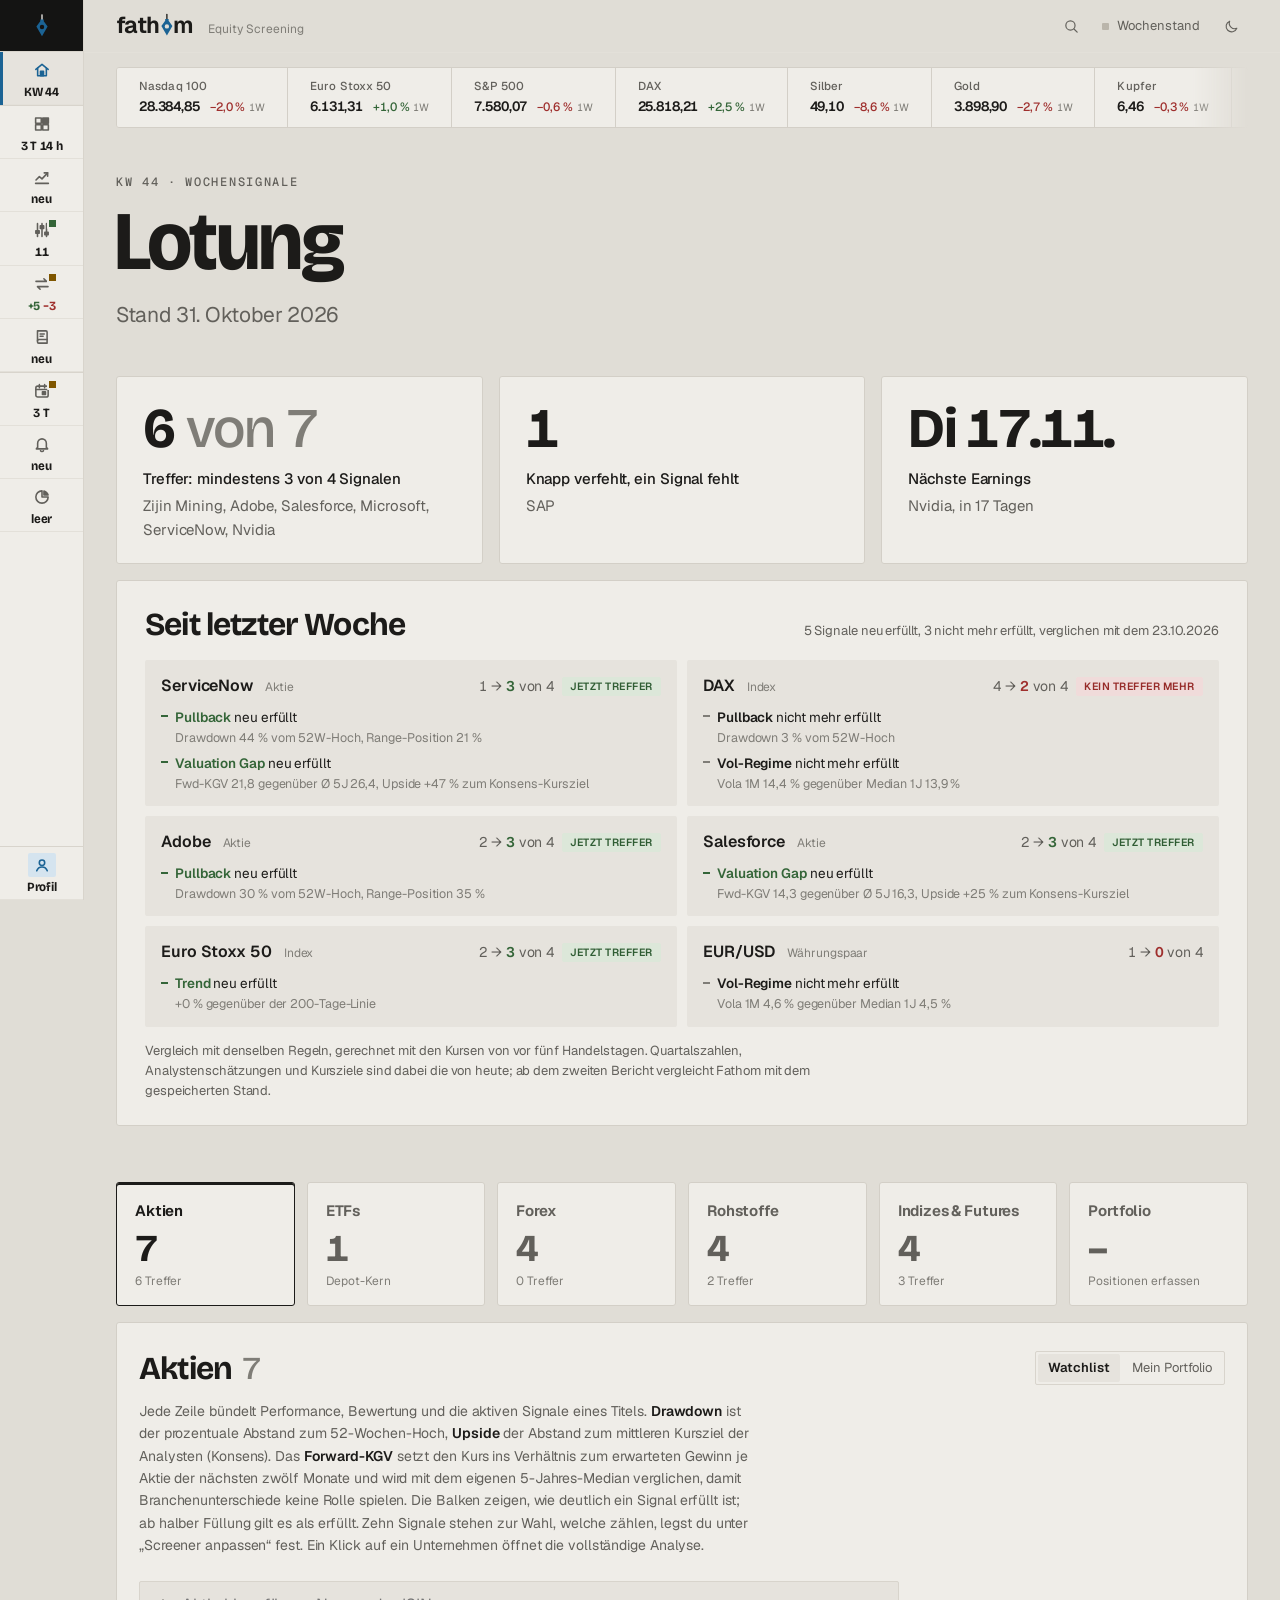
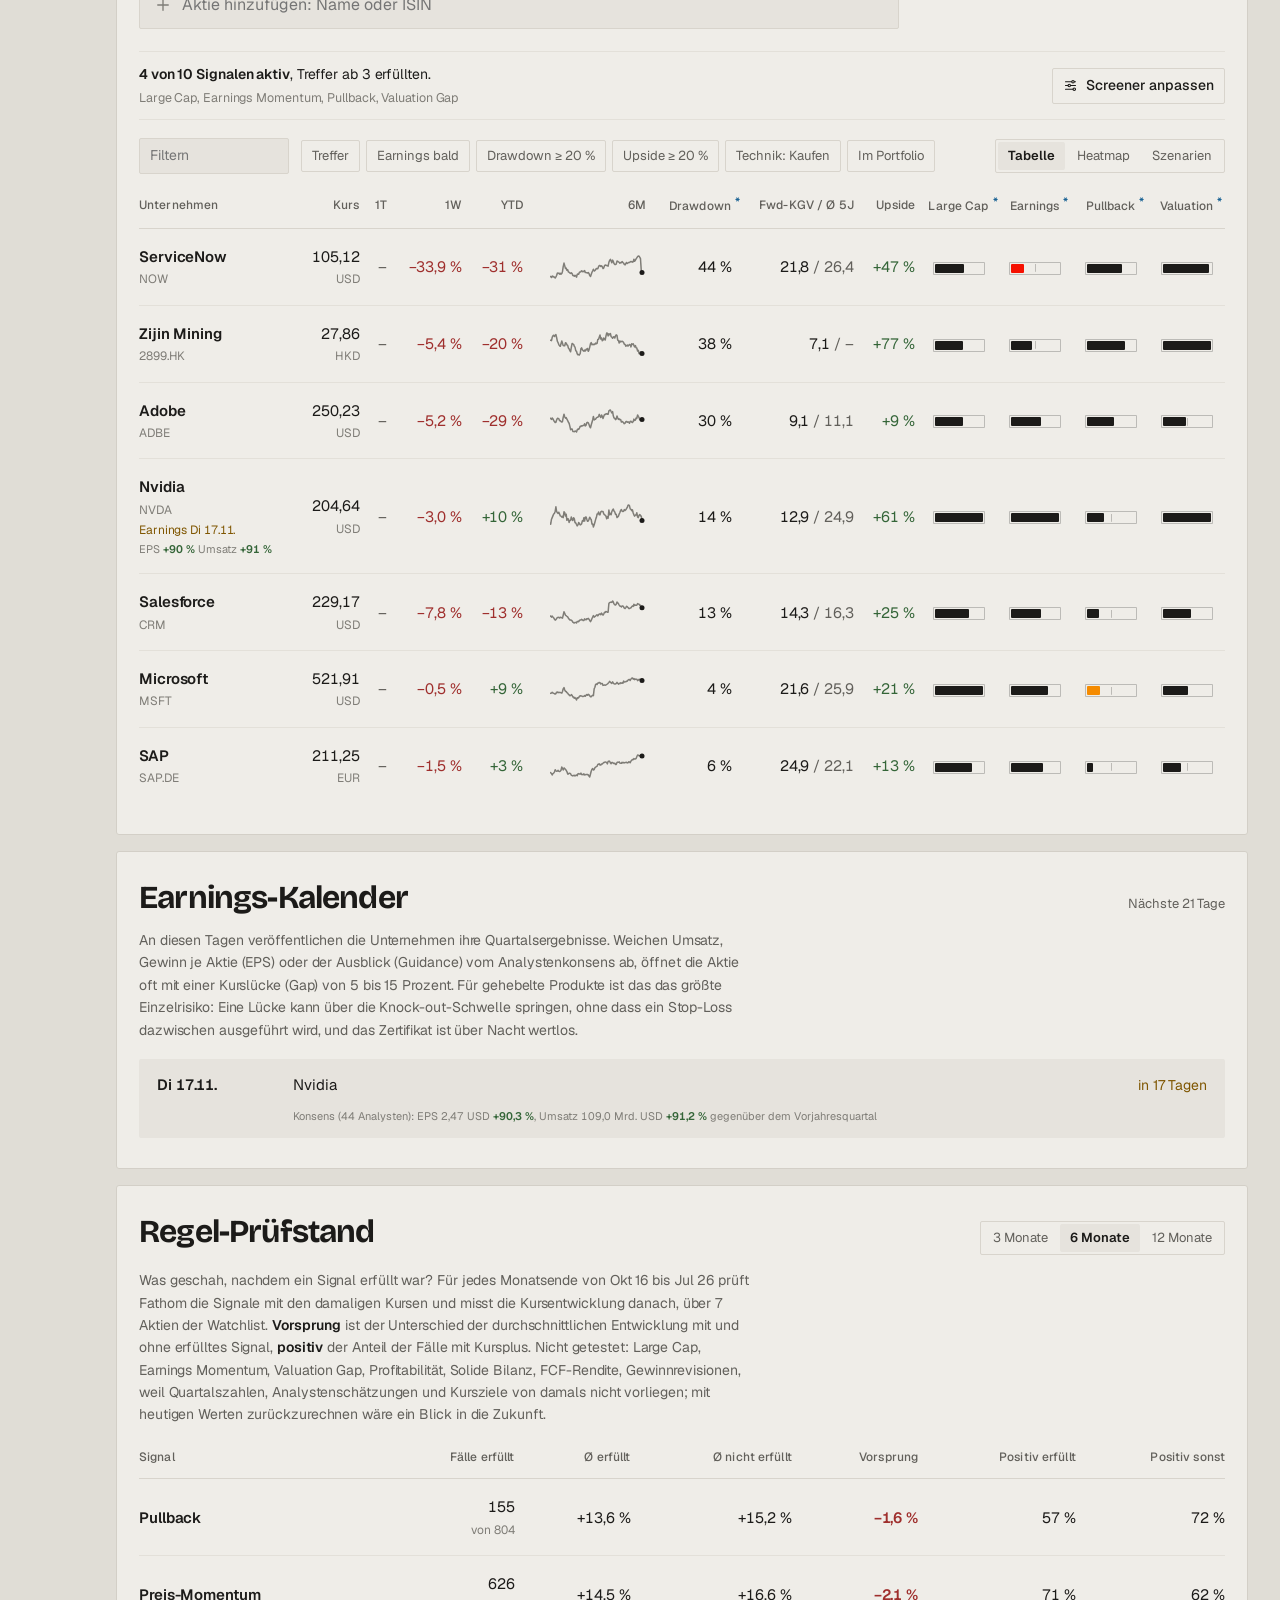
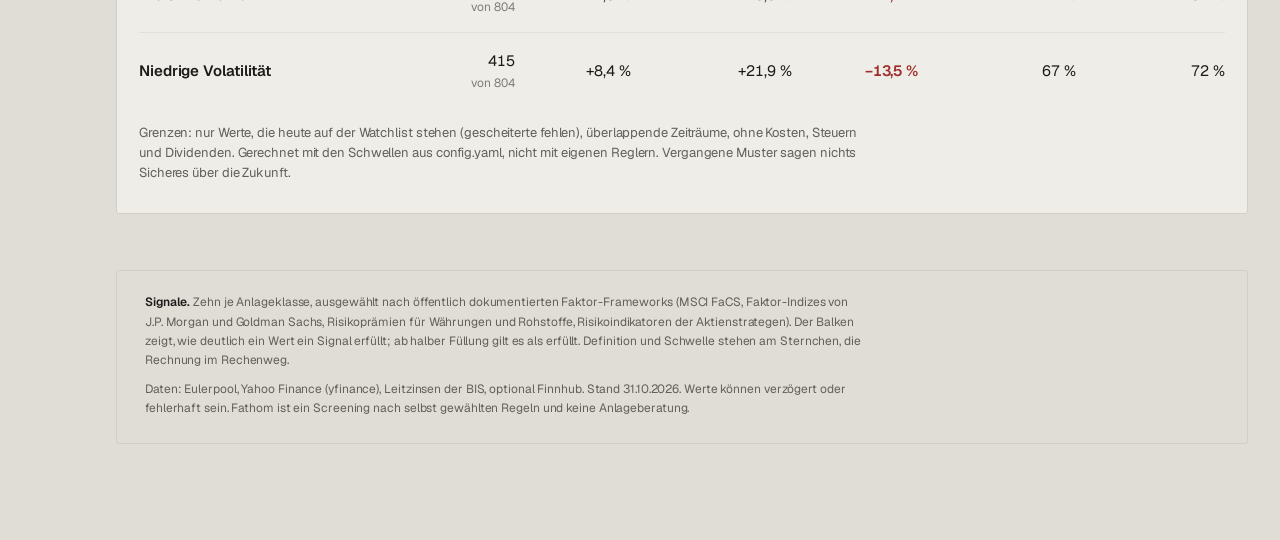
==== site/index.html @ bef60bc5 "Wochenbericht 2026-10-31" ====
<!doctype html>
<html lang="de">
<head>
<meta charset="utf-8">
<meta name="viewport" content="width=device-width, initial-scale=1">
<title>Fathom, KW 44</title>
<meta name="description" content="Fathom: wöchentliches Equity Screening mit Signalen zu Aktien, ETFs, Währungen, Rohstoffen und Indizes.">
<meta name="theme-color" content="#e0ddd6" media="(prefers-color-scheme: light)">
<meta name="theme-color" content="#141413" media="(prefers-color-scheme: dark)">
<meta property="og:title" content="Fathom">
<meta property="og:description" content="Wöchentliches Equity Screening nach festen Regeln.">
<meta http-equiv="Content-Security-Policy" content="default-src 'self'; script-src 'self' https://s3.tradingview.com; style-src 'self' 'unsafe-inline'; img-src 'self' data:; font-src 'self' data:; connect-src 'self' https://finnhub.io wss://ws.finnhub.io; frame-src https://*.tradingview.com https://www.tradingview-widget.com; object-src 'none'; base-uri 'none'; form-action 'self'">
<meta name="referrer" content="no-referrer">
<script src="assets/design.js"></script>
<link rel="icon" href="data:image/svg+xml,%3Csvg xmlns=%27http://www.w3.org/2000/svg%27 viewBox=%270 0 32 32%27%3E%3Crect width=%2732%27 height=%2732%27 rx=%277%27 fill=%27%23000%27/%3E%3Cpath d=%27M16 3v5%27 stroke=%27%23fff%27 stroke-width=%271.6%27/%3E%3Cpath d=%27M13.6 8h4.8v2.2l5.3 7.2L16 29l-7.7-11.6 5.3-7.2z%27 fill=%27%232997ff%27/%3E%3C/svg%3E">
<link rel="stylesheet" href="assets/stil.css">
</head>
<body>
<a class="sprung" href="#inhalt">Zum Inhalt springen</a>
<header class="leiste">
  <div class="leiste-innen">
    <div class="leiste-links">
    <a class="marke" href="index.html" aria-label="Fathom, zur Übersicht">
      <span class="marke-name" aria-hidden="true">Fath<svg class="lot-o" viewBox="0 0 12 20" aria-hidden="true"><path class="lot-faden" d="M6 0.4V4.6"/><path class="lot-koerper" fill-rule="evenodd" d="M4.5 4.4H7.5V5.9L10.8 10.4 6 18.8 1.2 10.4 4.5 5.9ZM6 8.9a1.9 1.9 0 1 0 0 3.8 1.9 1.9 0 1 0 0-3.8Z"/></svg>m</span>
      <span class="marke-zusatz">Equity Screening</span>
    </a>
    </div>
    <div class="leiste-rechts">
<button type="button" class="such-knopf" id="such-knopf" aria-label="Suchen" title="Suchen (Taste /)" aria-controls="suche" aria-expanded="false">
  <svg viewBox="0 0 24 24" width="17" height="17" aria-hidden="true"><circle cx="10.5" cy="10.5" r="6.5"/><path d="M15.5 15.5 20 20"/></svg>
</button>
<button type="button" class="live-status" id="live-knopf" aria-expanded="false" aria-controls="live-einstellungen">
  <i class="live-punkt"></i><span id="live-text">Wochenstand</span>
</button>
      <button type="button" class="design-knopf" id="design-knopf" aria-label="Dunkles Design einschalten" title="Hell oder dunkel">
        <svg class="sonne" viewBox="0 0 24 24" width="17" height="17" aria-hidden="true"><circle cx="12" cy="12" r="4.2"/><path d="M12 2.5v2.2M12 19.3v2.2M2.5 12h2.2M19.3 12h2.2M5.3 5.3l1.6 1.6M17.1 17.1l1.6 1.6M5.3 18.7l1.6-1.6M17.1 6.9l1.6-1.6"/></svg>
        <svg class="mond" viewBox="0 0 24 24" width="17" height="17" aria-hidden="true"><path d="M19.5 14.6A7.8 7.8 0 0 1 9.4 4.5a7.8 7.8 0 1 0 10.1 10.1z"/></svg>
      </button>
    </div>
  </div>
</header>
<aside class="dock" id="dock" aria-label="Werkzeuge" data-dock-archiv="">
  <a class="dock-lot" href="index.html" aria-label="Zur Übersicht" title="Übersicht">
    <svg viewBox="0 0 12 20" aria-hidden="true"><path class="lot-faden" d="M6 0.4V4.6"/><path class="lot-koerper" fill-rule="evenodd" d="M4.5 4.4H7.5V5.9L10.8 10.4 6 18.8 1.2 10.4 4.5 5.9ZM6 8.9a1.9 1.9 0 1 0 0 3.8 1.9 1.9 0 1 0 0-3.8Z"/></svg>
  </a>
  <ul class="dock-liste">
    <li><a class="dock-w" data-dock="home" href="index.html" aria-describedby="dock-k-home">
        <span class="dock-symbol"><svg class="dock-icon" viewBox="0 0 24 24" aria-hidden="true"><path d="M3.8 11.2 12 4.5l8.2 6.7"/><path d="M6.2 9.6v10h11.6v-10"/><rect x="10" y="13.6" width="4" height="6" class="voll"/></svg></span>
        <b class="dock-wert">KW 44</b><span class="dock-name">Home</span></a>
      <div class="dock-karte" id="dock-k-home" role="tooltip"><p class="dock-k-titel">Home</p>
        <p class="dock-k-text">Zurück zur Startseite: schließt alle Fenster und springt nach oben.</p>
        <div class="dock-k-mehr" data-dock-mehr="home"></div></div></li>
    <li class="dock-trenner" aria-hidden="true"></li>
    <li><a class="dock-w" data-dock="work" href="#work" aria-describedby="dock-k-work">
        <span class="dock-symbol"><svg class="dock-icon" viewBox="0 0 24 24" aria-hidden="true"><rect x="3.5" y="4" width="7.5" height="7"/><rect x="13" y="4" width="7.5" height="7" class="voll"/><rect x="3.5" y="13" width="7.5" height="7"/><rect x="13" y="13" width="7.5" height="7"/></svg><span class="dock-led" aria-hidden="true"></span></span>
        <b class="dock-wert" data-dock-wert="work">–</b><span class="dock-name">Work</span></a>
      <div class="dock-karte" id="dock-k-work" role="tooltip"><p class="dock-k-titel">Work-Modus</p>
        <p class="dock-k-text">Alle Fenster auf einmal: Kurse, Nachrichten mit Kurzfassung, Kalender mit Countdown.</p>
        <div class="dock-k-mehr" data-dock-mehr="work"></div></div></li>
    <li><a class="dock-w" data-dock="backtest" href="#backtest" aria-describedby="dock-k-backtest">
        <span class="dock-symbol"><svg class="dock-icon" viewBox="0 0 24 24" aria-hidden="true"><path d="M3.5 20.5h17"/><path d="M4 16l4.5-4.5 3.5 3 7.5-8"/><path d="M15 6.5h4.5V11" class="spitze"/></svg><span class="dock-led" aria-hidden="true"></span></span>
        <b class="dock-wert" data-dock-wert="backtest">–</b><span class="dock-name">Backtest</span></a>
      <div class="dock-karte" id="dock-k-backtest" role="tooltip"><p class="dock-k-titel">Backtest</p>
        <p class="dock-k-text">Eigene Strategie aus Fakten oder als gezeichnete Chart-Taktik über bis zu zehn Jahre testen.</p>
        <div class="dock-k-mehr" data-dock-mehr="backtest"></div></div></li>
    <li><button type="button" class="dock-w" data-dock="kriterien" data-kriterien-oeffnen="aktie" aria-describedby="dock-k-kriterien">
        <span class="dock-symbol"><svg class="dock-icon" viewBox="0 0 24 24" aria-hidden="true"><path d="M6 3.5v17M12 3.5v17M18 3.5v17"/><rect x="3.8" y="13" width="4.4" height="3.4" class="voll"/><rect x="9.8" y="6.5" width="4.4" height="3.4" class="voll"/><rect x="15.8" y="15" width="4.4" height="3.4" class="voll"/></svg><span class="dock-led" aria-hidden="true"></span></span>
        <b class="dock-wert" data-dock-wert="kriterien">–</b><span class="dock-name">Screener</span></button>
      <div class="dock-karte" id="dock-k-kriterien" role="tooltip"><p class="dock-k-titel">Screener</p>
        <p class="dock-k-text">Welche Signale je Anlageklasse zählen und ab wann ein Wert Treffer ist.</p>
        <div class="dock-k-mehr" data-dock-mehr="kriterien"></div></div></li>
    <li><a class="dock-w" data-dock="protokoll" href="#protokoll" aria-describedby="dock-k-protokoll">
        <span class="dock-symbol"><svg class="dock-icon" viewBox="0 0 24 24" aria-hidden="true"><path d="M4 8.5h14l-3.5-3.5"/><path d="M20 15.5H6l3.5 3.5"/></svg><span class="dock-led an" aria-hidden="true"></span></span>
        <b class="dock-wert"><span class="plus">+5</span> <span class="minus">−3</span></b><span class="dock-name">Woche</span></a>
      <div class="dock-karte" id="dock-k-protokoll" role="tooltip"><p class="dock-k-titel">Seit letzter Woche</p>
        <p class="dock-k-text">5 Signale neu erfüllt, 3 nicht mehr erfüllt.</p>
<ul class="dock-k-liste"><li><b>ServiceNow</b><i class="plus">1 → 3</i><em>jetzt Treffer</em></li><li><b>DAX</b><i class="minus">4 → 2</i><em class="raus">kein Treffer mehr</em></li><li><b>Adobe</b><i class="plus">2 → 3</i><em>jetzt Treffer</em></li><li><b>Salesforce</b><i class="plus">2 → 3</i><em>jetzt Treffer</em></li></ul>      </div></li>
    <li><button type="button" class="dock-w" data-dock="journal" aria-describedby="dock-k-journal" aria-haspopup="dialog">
        <span class="dock-symbol"><svg class="dock-icon" viewBox="0 0 24 24" aria-hidden="true"><path d="M6 3.8h11.2a1.6 1.6 0 0 1 1.6 1.6v14.8H7.6A1.6 1.6 0 0 1 6 18.6z"/><path d="M6 17a1.6 1.6 0 0 1 1.6-1.6h11.2M9.5 8h5.5M9.5 11h4"/></svg><span class="dock-led" aria-hidden="true"></span></span>
        <b class="dock-wert" data-dock-wert="journal">–</b><span class="dock-name">Journal</span></button>
      <div class="dock-karte" id="dock-k-journal" role="tooltip"><p class="dock-k-titel">Journal</p>
        <p class="dock-k-text">Warum du gekauft hast, woran du merkst, dass du falsch liegst, und wann du wieder hinschaust.</p>
        <div class="dock-k-mehr" data-dock-mehr="journal"></div></div></li>
    <li class="dock-trenner" aria-hidden="true"></li>
    <li><button type="button" class="dock-w" data-dock="termine" aria-describedby="dock-k-termine" aria-haspopup="dialog">
        <span class="dock-symbol"><svg class="dock-icon" viewBox="0 0 24 24" aria-hidden="true"><rect x="3.8" y="5.5" width="16.4" height="14.5" rx="2.5"/><path d="M3.8 10h16.4M8.5 3.5v4M15.5 3.5v4"/><rect x="12.6" y="13" width="4" height="3.6" class="voll"/></svg><span class="dock-led" aria-hidden="true"></span></span>
        <b class="dock-wert" data-dock-wert="termine">–</b><span class="dock-name">Termine</span></button>
      <div class="dock-karte" id="dock-k-termine" role="tooltip"><p class="dock-k-titel">Termine</p>
        <p class="dock-k-text">Quartalszahlen deiner Werte, Notenbanken, wichtige Wirtschaftsdaten und deine Wiedervorlagen.</p>
        <div class="dock-k-mehr" data-dock-mehr="termine"></div></div></li>
    <li><button type="button" class="dock-w" data-dock="alarme" aria-describedby="dock-k-alarme" aria-haspopup="dialog">
        <span class="dock-symbol"><svg class="dock-icon" viewBox="0 0 24 24" aria-hidden="true"><path d="M6.2 16.5V11a5.8 5.8 0 0 1 11.6 0v5.5l1.7 2H4.5z"/><path d="M10 20.8a2.2 2.2 0 0 0 4 0" class="spitze"/></svg><span class="dock-led" aria-hidden="true"></span></span>
        <b class="dock-wert" data-dock-wert="alarme">–</b><span class="dock-name">Alarme</span></button>
      <div class="dock-karte" id="dock-k-alarme" role="tooltip"><p class="dock-k-titel">Alarme</p>
        <p class="dock-k-text">Eigene Grenzen für Kurs, Tagesbewegung, Signale, Szenario und Termine. Prüft mit jedem Live-Kurs.</p>
        <div class="dock-k-mehr" data-dock-mehr="alarme"></div></div></li>
    <li><button type="button" class="dock-w" data-dock="depot" aria-describedby="dock-k-depot" aria-haspopup="dialog">
        <span class="dock-symbol"><svg class="dock-icon" viewBox="0 0 24 24" aria-hidden="true"><path d="M12 3.8a8.2 8.2 0 1 0 8.2 8.2H12z"/><path d="M14.6 3.9a8.2 8.2 0 0 1 5.5 5.5h-5.5z" class="voll"/></svg><span class="dock-led" aria-hidden="true"></span></span>
        <b class="dock-wert" data-dock-wert="depot">–</b><span class="dock-name">Depot</span></button>
      <div class="dock-karte" id="dock-k-depot" role="tooltip"><p class="dock-k-titel">Depot</p>
        <p class="dock-k-text">Dein Depot auf einen Blick: Wert, Bewegung heute, Aufteilung, Röntgen und Szenarien.</p>
        <div class="dock-k-mehr" data-dock-mehr="depot"></div></div></li>
  </ul>
  <ul class="dock-liste dock-unten">
    <li><button type="button" class="dock-w" data-dock="konto" aria-describedby="dock-k-konto" aria-haspopup="dialog">
        <span class="dock-symbol dock-avatar" data-konto-avatar><svg class="dock-icon" viewBox="0 0 24 24" aria-hidden="true"><circle cx="12" cy="9" r="3.6"/><path d="M5 19.8c1.2-3.5 4-5.2 7-5.2s5.8 1.7 7 5.2"/></svg></span>
        <b class="dock-wert" data-dock-wert="konto">Profil</b><span class="dock-name">Konto</span></button>
      <div class="dock-karte" id="dock-k-konto" role="tooltip"><p class="dock-k-titel">Dein Konto</p>
        <p class="dock-k-text">Profil, Einstellungen und deine Daten sichern oder umziehen.</p>
        <div class="dock-k-mehr" data-dock-mehr="konto"></div>
        <p class="dock-k-lokal"><svg viewBox="0 0 24 24" width="12" height="12" aria-hidden="true"><rect x="5" y="11" width="14" height="9" rx="2"/><path d="M8 11V8a4 4 0 0 1 8 0v3"/></svg>Alles bleibt nur in diesem Browser.</p></div></li>
  </ul>
</aside>
<nav class="marktband" aria-label="Märkte">
  <div class="marktband-innen">
    <a class="mt-wert" href="#ndx" data-slug="ndx">
      <span class="mt-name">Nasdaq 100</span>
      <span class="mt-kurs" data-live="kurs">28.384,85</span>
      <span class="mt-delta"><span data-live-sichtbar hidden data-zeitraum="1T"><span data-live="heute" class="leise">–</span></span><span class="mt-woche minus" data-zeitraum="1W"><b>−2,0 %</b><small>1W</small></span></span>
    </a>
    <a class="mt-wert" href="#stoxx50e" data-slug="stoxx50e">
      <span class="mt-name">Euro Stoxx 50</span>
      <span class="mt-kurs" data-live="kurs">6.131,31</span>
      <span class="mt-delta"><span data-live-sichtbar hidden data-zeitraum="1T"><span data-live="heute" class="leise">–</span></span><span class="mt-woche plus" data-zeitraum="1W"><b>+1,0 %</b><small>1W</small></span></span>
    </a>
    <a class="mt-wert" href="#gspc" data-slug="gspc">
      <span class="mt-name">S&amp;P 500</span>
      <span class="mt-kurs" data-live="kurs">7.580,07</span>
      <span class="mt-delta"><span data-live-sichtbar hidden data-zeitraum="1T"><span data-live="heute" class="leise">–</span></span><span class="mt-woche minus" data-zeitraum="1W"><b>−0,6 %</b><small>1W</small></span></span>
    </a>
    <a class="mt-wert" href="#gdaxi" data-slug="gdaxi">
      <span class="mt-name">DAX</span>
      <span class="mt-kurs" data-live="kurs">25.818,21</span>
      <span class="mt-delta"><span data-live-sichtbar hidden data-zeitraum="1T"><span data-live="heute" class="leise">–</span></span><span class="mt-woche plus" data-zeitraum="1W"><b>+2,5 %</b><small>1W</small></span></span>
    </a>
    <a class="mt-wert" href="#si-f" data-slug="si-f">
      <span class="mt-name">Silber</span>
      <span class="mt-kurs" data-live="kurs">49,10</span>
      <span class="mt-delta"><span data-live-sichtbar hidden data-zeitraum="1T"><span data-live="heute" class="leise">–</span></span><span class="mt-woche minus" data-zeitraum="1W"><b>−8,6 %</b><small>1W</small></span></span>
    </a>
    <a class="mt-wert" href="#gc-f" data-slug="gc-f">
      <span class="mt-name">Gold</span>
      <span class="mt-kurs" data-live="kurs">3.898,90</span>
      <span class="mt-delta"><span data-live-sichtbar hidden data-zeitraum="1T"><span data-live="heute" class="leise">–</span></span><span class="mt-woche minus" data-zeitraum="1W"><b>−2,7 %</b><small>1W</small></span></span>
    </a>
    <a class="mt-wert" href="#hg-f" data-slug="hg-f">
      <span class="mt-name">Kupfer</span>
      <span class="mt-kurs" data-live="kurs">6,46</span>
      <span class="mt-delta"><span data-live-sichtbar hidden data-zeitraum="1T"><span data-live="heute" class="leise">–</span></span><span class="mt-woche minus" data-zeitraum="1W"><b>−0,3 %</b><small>1W</small></span></span>
    </a>
    <a class="mt-wert" href="#bz-f" data-slug="bz-f">
      <span class="mt-name">Brent-Öl</span>
      <span class="mt-kurs" data-live="kurs">117,64</span>
      <span class="mt-delta"><span data-live-sichtbar hidden data-zeitraum="1T"><span data-live="heute" class="leise">–</span></span><span class="mt-woche plus" data-zeitraum="1W"><b>+0,8 %</b><small>1W</small></span></span>
    </a>
    <a class="mt-wert" href="#eurjpy-x" data-slug="eurjpy-x">
      <span class="mt-name">EUR/JPY</span>
      <span class="mt-kurs" data-live="kurs">176,47</span>
      <span class="mt-delta"><span data-live-sichtbar hidden data-zeitraum="1T"><span data-live="heute" class="leise">–</span></span><span class="mt-woche plus" data-zeitraum="1W"><b>+0,5 %</b><small>1W</small></span></span>
    </a>
    <a class="mt-wert" href="#gbpusd-x" data-slug="gbpusd-x">
      <span class="mt-name">GBP/USD</span>
      <span class="mt-kurs" data-live="kurs">1,3379</span>
      <span class="mt-delta"><span data-live-sichtbar hidden data-zeitraum="1T"><span data-live="heute" class="leise">–</span></span><span class="mt-woche minus" data-zeitraum="1W"><b>−0,2 %</b><small>1W</small></span></span>
    </a>
    <a class="mt-wert" href="#eurchf-x" data-slug="eurchf-x">
      <span class="mt-name">EUR/CHF</span>
      <span class="mt-kurs" data-live="kurs">0,9209</span>
      <span class="mt-delta"><span data-live-sichtbar hidden data-zeitraum="1T"><span data-live="heute" class="leise">–</span></span><span class="mt-woche plus" data-zeitraum="1W"><b>+0,1 %</b><small>1W</small></span></span>
    </a>
    <a class="mt-wert" href="#eurusd-x" data-slug="eurusd-x">
      <span class="mt-name">EUR/USD</span>
      <span class="mt-kurs" data-live="kurs">1,1183</span>
      <span class="mt-delta"><span data-live-sichtbar hidden data-zeitraum="1T"><span data-live="heute" class="leise">–</span></span><span class="mt-woche minus" data-zeitraum="1W"><b>−0,3 %</b><small>1W</small></span></span>
    </a>
  </div>
</nav>
<div class="seite">
<main id="inhalt" tabindex="-1">

<div class="suche" id="suche" hidden>
  <div class="suche-schleier" data-suche-zu></div>
  <div class="suche-box" role="dialog" aria-modal="true" aria-label="Werte suchen und zur Watchlist hinzufügen">
    <div class="suche-feld">
      <svg viewBox="0 0 24 24" width="20" height="20" aria-hidden="true"><circle cx="10.5" cy="10.5" r="6.5"/><path d="M15.5 15.5 20 20"/></svg>
      <label for="suche-eingabe" class="unsichtbar">Suchbegriff</label>
      <input id="suche-eingabe" type="search" autocomplete="off" spellcheck="false" enterkeyhint="search"
        placeholder="Aktie, ETF, Währung, Rohstoff oder Index">
      <button type="button" class="knopf" data-suche-zu>Abbrechen</button>
    </div>
    <div class="suche-ergebnisse" id="suche-ergebnisse" aria-live="polite"></div>
  </div>
</div>
<div class="aufbau-hinweis" id="aufbau-hinweis" role="status" hidden></div>
<div class="live-einstellungen" id="live-einstellungen" hidden>
  <h2>Live-Kurse</h2>
  <p>Ohne Live-Quelle zeigt die Seite die Schlusskurse vom Tag des Wochenberichts. Mit einer Live-Quelle aktualisieren sich Kurse,
  Tagesveränderung, Drawdown, Upside und die Signale laufend.</p>
  <div class="quelle">
    <h3>Lokaler Live-Server <span class="quelle-status" id="status-lokal">nicht gefunden</span></h3>
    <p>Alle Werte über Yahoo Finance, je nach Börse bis zu 15 Minuten verzögert. Starten im Projektordner mit
    <code>python live.py</code> und dann <code>http://localhost:8000</code> öffnen.</p>
  </div>
  <div class="quelle">
    <h3>Finnhub <span class="quelle-status" id="status-finnhub">aus</span></h3>
    <p>Echtzeit für US-Aktien, jeder Handel einzeln. Kostenlosen Schlüssel auf finnhub.io anlegen und hier eintragen.
    Er wird nur in diesem Browser gespeichert.</p>
    <form id="finnhub-form" class="schluessel">
      <label for="finnhub-schluessel" class="unsichtbar">Finnhub-Schlüssel</label>
      <input id="finnhub-schluessel" type="password" autocomplete="off" spellcheck="false" placeholder="Finnhub-Schlüssel">
      <button type="submit" class="knopf">Speichern</button>
      <button type="button" class="knopf-text" id="finnhub-entfernen">Entfernen</button>
    </form>
  </div>
</div>

<div class="seitenkopf">
  <div>
    <p class="seitenkopf-zeile">KW 44 · Wochensignale</p>
    <h1 class="titel-3d">Lotung</h1>
    <p class="seitenkopf-meta">Stand 31. Oktober 2026</p>
  </div>
</div>

<dl class="lage">
  <div class="lage-feld">
    <dt data-lage="treffer-titel">Treffer: mindestens 3 von 4 Signalen</dt>
    <dd class="lage-wert" data-lage="treffer-zahl">6<span> von 7</span></dd>
    <dd class="lage-namen" data-lage="treffer-namen"><a href="#now">ServiceNow</a>, <a href="#2899-hk">Zijin Mining</a>, <a href="#adbe">Adobe</a>, <a href="#nvda">Nvidia</a>, <a href="#crm">Salesforce</a>, <a href="#msft">Microsoft</a></dd>
  </div>
  <div class="lage-feld">
    <dt>Knapp verfehlt, ein Signal fehlt</dt>
    <dd class="lage-wert" data-lage="knapp-zahl">1</dd>
    <dd class="lage-namen" data-lage="knapp-namen"><a href="#sap-de">SAP</a></dd>
  </div>
  <div class="lage-feld">
    <dt>Nächste Earnings</dt>
    <dd class="lage-wert">Di 17.11.</dd>
    <dd class="lage-namen"><a href="#nvda">Nvidia</a>, in 17 Tagen</dd>
  </div>
</dl>

<section class="protokoll" id="protokoll" aria-labelledby="protokoll-titel">
  <div class="abschnitt-kopf">
    <h2 id="protokoll-titel">Seit letzter Woche</h2>
    <p class="klein">5 Signale neu erfüllt, 3 nicht mehr erfüllt, verglichen mit dem 23.10.2026</p>
  </div>
  <ul class="pk-liste">
    <li class="pk-eintrag pk-rein">
      <div class="pk-kopf">
        <a href="#now" class="pk-name">ServiceNow</a>
        <span class="pk-klasse">Aktie</span>
        <span class="pk-punkte"><span class="leise">1 →</span> <b class="plus">3</b> von 4<span class="pk-marke">jetzt Treffer</span></span>
      </div>
      <ul class="pk-wechsel">
<li class="ja"><b>Pullback</b> neu erfüllt<span>Drawdown 44 % vom 52W-Hoch, Range-Position 21 %</span></li><li class="ja"><b>Valuation Gap</b> neu erfüllt<span>Fwd-KGV 21,8 gegenüber Ø 5J 26,4, Upside +47 % zum Konsens-Kursziel</span></li>      </ul>
    </li>
    <li class="pk-eintrag pk-raus">
      <div class="pk-kopf">
        <a href="#gdaxi" class="pk-name">DAX</a>
        <span class="pk-klasse">Index</span>
        <span class="pk-punkte"><span class="leise">4 →</span> <b class="minus">2</b> von 4<span class="pk-marke raus">kein Treffer mehr</span></span>
      </div>
      <ul class="pk-wechsel">
<li class="nein"><b>Pullback</b> nicht mehr erfüllt<span>Drawdown 3 % vom 52W-Hoch</span></li><li class="nein"><b>Vol-Regime</b> nicht mehr erfüllt<span>Vola 1M 14,4 % gegenüber Median 1J 13,9 %</span></li>      </ul>
    </li>
    <li class="pk-eintrag pk-rein">
      <div class="pk-kopf">
        <a href="#adbe" class="pk-name">Adobe</a>
        <span class="pk-klasse">Aktie</span>
        <span class="pk-punkte"><span class="leise">2 →</span> <b class="plus">3</b> von 4<span class="pk-marke">jetzt Treffer</span></span>
      </div>
      <ul class="pk-wechsel">
<li class="ja"><b>Pullback</b> neu erfüllt<span>Drawdown 30 % vom 52W-Hoch, Range-Position 35 %</span></li>      </ul>
    </li>
    <li class="pk-eintrag pk-rein">
      <div class="pk-kopf">
        <a href="#crm" class="pk-name">Salesforce</a>
        <span class="pk-klasse">Aktie</span>
        <span class="pk-punkte"><span class="leise">2 →</span> <b class="plus">3</b> von 4<span class="pk-marke">jetzt Treffer</span></span>
      </div>
      <ul class="pk-wechsel">
<li class="ja"><b>Valuation Gap</b> neu erfüllt<span>Fwd-KGV 14,3 gegenüber Ø 5J 16,3, Upside +25 % zum Konsens-Kursziel</span></li>      </ul>
    </li>
    <li class="pk-eintrag pk-rein">
      <div class="pk-kopf">
        <a href="#stoxx50e" class="pk-name">Euro Stoxx 50</a>
        <span class="pk-klasse">Index</span>
        <span class="pk-punkte"><span class="leise">2 →</span> <b class="plus">3</b> von 4<span class="pk-marke">jetzt Treffer</span></span>
      </div>
      <ul class="pk-wechsel">
<li class="ja"><b>Trend</b> neu erfüllt<span>+0 % gegenüber der 200-Tage-Linie</span></li>      </ul>
    </li>
    <li class="pk-eintrag">
      <div class="pk-kopf">
        <a href="#eurusd-x" class="pk-name">EUR/USD</a>
        <span class="pk-klasse">Währungspaar</span>
        <span class="pk-punkte"><span class="leise">1 →</span> <b class="minus">0</b> von 4</span>
      </div>
      <ul class="pk-wechsel">
<li class="nein"><b>Vol-Regime</b> nicht mehr erfüllt<span>Vola 1M 4,6 % gegenüber Median 1J 4,5 %</span></li>      </ul>
    </li>
  </ul>
  <p class="klein pk-quelle">Vergleich mit denselben Regeln, gerechnet mit den Kursen von vor fünf Handelstagen. Quartalszahlen, Analystenschätzungen und Kursziele sind dabei die von heute; ab dem zweiten Bericht vergleicht Fathom mit dem gespeicherten Stand.</p>
</section>

<nav class="kacheln" aria-label="Anlageklassen">
  <button type="button" class="kachel" data-kachel="aktie" aria-pressed="true" aria-controls="kachel-aktie">
    <span class="kachel-name">Aktien</span>
    <span class="kachel-zahl">7</span>
    <span class="kachel-info" data-kachel-info="aktie">6 Treffer</span>
  </button>
  <button type="button" class="kachel" data-kachel="etf" aria-pressed="false" aria-controls="kachel-etf">
    <span class="kachel-name">ETFs</span>
    <span class="kachel-zahl">1</span>
    <span class="kachel-info">Depot-Kern</span>
  </button>
  <button type="button" class="kachel" data-kachel="forex" aria-pressed="false" aria-controls="kachel-forex">
    <span class="kachel-name">Forex</span>
    <span class="kachel-zahl">4</span>
    <span class="kachel-info" data-kachel-info="forex">0 Treffer</span>
  </button>
  <button type="button" class="kachel" data-kachel="rohstoff" aria-pressed="false" aria-controls="kachel-rohstoff">
    <span class="kachel-name">Rohstoffe</span>
    <span class="kachel-zahl">4</span>
    <span class="kachel-info" data-kachel-info="rohstoff">2 Treffer</span>
  </button>
  <button type="button" class="kachel" data-kachel="index" aria-pressed="false" aria-controls="kachel-index">
    <span class="kachel-name">Indizes &amp; Futures</span>
    <span class="kachel-zahl">4</span>
    <span class="kachel-info" data-kachel-info="index">3 Treffer</span>
  </button>
  <button type="button" class="kachel" data-kachel="depot" aria-pressed="false" aria-controls="kachel-depot">
    <span class="kachel-name">Portfolio</span>
    <span class="kachel-zahl" id="depot-zahl">–</span>
    <span class="kachel-info" id="depot-info">Positionen erfassen</span>
  </button>
</nav>

<div class="kachel-inhalt" id="kachel-aktie" data-kachel-inhalt="aktie">
<section class="abschnitt teil">
  <div class="abschnitt-kopf">
    <h2>Aktien <span class="anzahl">7</span></h2>
    <div class="ansicht aktien-ansicht" role="group" aria-label="Ansicht">
      <button type="button" class="ansicht-knopf" data-aktien-ansicht="watchlist" aria-pressed="true">Watchlist</button>
      <button type="button" class="ansicht-knopf" data-aktien-ansicht="portfolio" aria-pressed="false">Mein Portfolio<span class="portfolio-anzahl" id="portfolio-anzahl"></span></button>
    </div>
  </div>
  <p class="erklaerung">Jede Zeile bündelt Performance, Bewertung und die aktiven Signale eines Titels. <b>Drawdown</b> ist der
  prozentuale Abstand zum 52-Wochen-Hoch, <b>Upside</b> der Abstand zum mittleren Kursziel der Analysten (Konsens). Das
  <b>Forward-KGV</b> setzt den Kurs ins Verhältnis zum erwarteten Gewinn je Aktie der nächsten zwölf Monate und wird mit dem
  eigenen 5-Jahres-Median verglichen, damit Branchenunterschiede keine Rolle spielen. Die Balken zeigen, wie deutlich ein Signal
  erfüllt ist; ab halber Füllung gilt es als erfüllt. Zehn Signale stehen zur Wahl, welche zählen, legst du unter „Screener anpassen“ fest. Ein Klick auf ein Unternehmen öffnet die vollständige Analyse.</p>
  <div class="komponist" id="komponist">
    <div class="komponist-feld">
      <svg viewBox="0 0 24 24" width="18" height="18" aria-hidden="true"><path d="M12 5v14M5 12h14"/></svg>
      <label for="komponist-eingabe" class="unsichtbar">Aktie suchen, um sie zur Watchlist oder ins Portfolio aufzunehmen</label>
      <input id="komponist-eingabe" type="search" autocomplete="off" spellcheck="false"
        placeholder="Aktie hinzufügen: Name oder ISIN">
    </div>
    <ul class="komponist-treffer" id="komponist-treffer" hidden></ul>
    <form class="position-form" id="position-form" hidden>
      <p class="position-titel" id="position-titel"></p>
      <div class="position-felder">
        <label class="nur-manuell">Name<input name="name" autocomplete="off"></label>
        <label class="nur-manuell">ISIN (optional)<input name="isin" autocomplete="off" spellcheck="false" maxlength="12"></label>
        <label>Stück<input name="stueck" inputmode="decimal" autocomplete="off" required></label>
        <label>Kaufkurs je Stück in €<input name="kurs" inputmode="decimal" autocomplete="off" required></label>
        <label>Kaufdatum<input name="datum" type="date"></label>
      </div>
      <label class="haken"><input type="checkbox" name="watchlist" checked> Auch auf die Watchlist setzen, damit die Aktie analysiert wird</label>
      <div class="position-knoepfe">
        <button type="submit" class="knopf primaer">Ins Portfolio aufnehmen</button>
        <button type="button" class="knopf" data-position-abbrechen>Abbrechen</button>
      </div>
    </form>
  </div>
  <div class="aktien-portfolio" id="aktien-portfolio" hidden>
    <div id="aktien-portfolio-inhalt"></div>
    <details class="einfuegen" id="portfolio-einfuegen">
      <summary>Portfolio einfügen</summary>
      <p class="klein">Eine Position pro Zeile: ISIN oder Kürzel, Stückzahl, Kaufkurs in Euro und optional das Kaufdatum, getrennt
      durch Semikolon oder Tabulator. Eine CSV aus Portfolio Performance oder Parqet kannst du ebenso einfügen oder als Datei wählen.
      Alles bleibt in diesem Browser.</p>
      <textarea id="portfolio-text" rows="5" spellcheck="false" placeholder="DE0007164600; 10; 201,00; 2024-03-12&#10;US00724F1012; 3; 360,50"></textarea>
      <div class="position-knoepfe">
        <button type="button" class="knopf primaer" id="portfolio-uebernehmen">Übernehmen</button>
        <label class="knopf depot-datei">CSV-Datei wählen<input type="file" class="unsichtbar portfolio-datei" accept=".csv,text/csv,text/plain"></label>
        <span class="klein" id="portfolio-meldung" aria-live="polite"></span>
      </div>
    </details>
  </div>
  <div class="kriterien-leiste" data-kriterien-leiste="aktie">
  <p class="kl-text"><b>4 von 10 Signalen aktiv</b>, Treffer ab 3 erfüllten.<span class="kl-namen">Large Cap, Earnings Momentum, Pullback, Valuation Gap</span></p>
<button type="button" class="knopf kriterien-knopf" data-kriterien-oeffnen="aktie"><svg viewBox="0 0 24 24" width="15" height="15" aria-hidden="true"><path d="M4 6h10M18 6h2M4 12h4M12 12h8M4 18h12M20 18h0"/><circle cx="16" cy="6" r="2"/><circle cx="10" cy="12" r="2"/><circle cx="18" cy="18" r="2"/></svg>Screener anpassen<span class="kl-marke" hidden>eigene Auswahl</span></button></div>

  <div class="tabelle-rahmen">
  <table data-kriterien-tabelle>
    <thead><tr>
      <th>Unternehmen</th><th>Kurs</th><th title="Veränderung zum Vortagesschluss">1T</th><th class="nur-gross" title="Performance eine Woche">1W</th><th class="nur-breit" title="Year to date, seit Jahresbeginn">YTD</th>
      <th class="nur-xl">6M</th><th>Draw&shy;down<button type="button" class="def" data-def="Drawdown: prozentualer Abstand des aktuellen Kurses zum höchsten Schlusskurs der letzten 52 Wochen" aria-label="Definition anzeigen: Drawdown: prozentualer Abstand des aktuellen Kurses zum höchsten Schlusskurs der letzten 52 Wochen">*</button></th><th class="nur-breit" title="Forward-KGV und eigener 5-Jahres-Median">Fwd-KGV / Ø 5J</th><th class="nur-breit" title="Abstand zum mittleren Analysten-Kursziel">Upside</th>
      <th class="krit nur-gross" data-spalte="Large Cap">Large Cap<button type="button" class="def" data-def="Large Cap: Börsenwert von mindestens 50 Mrd. €, also ein etablierter Großkonzern" aria-label="Definition anzeigen: Large Cap: Börsenwert von mindestens 50 Mrd. €, also ein etablierter Großkonzern">*</button></th><th class="krit nur-gross" data-spalte="Earnings Momentum">Earnings<button type="button" class="def" data-def="Earnings Momentum: Umsatz wächst um mindestens 5 % und der Gewinn um mindestens 0 %, jeweils gegenüber dem Vorjahresquartal" aria-label="Definition anzeigen: Earnings Momentum: Umsatz wächst um mindestens 5 % und der Gewinn um mindestens 0 %, jeweils gegenüber dem Vorjahresquartal">*</button></th><th class="krit nur-gross" data-spalte="Pullback">Pullback<button type="button" class="def" data-def="Pullback: Kurs mindestens 20 % unter dem 52-Wochen-Hoch und im unteren 40 % der Jahresspanne" aria-label="Definition anzeigen: Pullback: Kurs mindestens 20 % unter dem 52-Wochen-Hoch und im unteren 40 % der Jahresspanne">*</button></th><th class="krit nur-gross" data-spalte="Valuation Gap">Valuation<button type="button" class="def" data-def="Valuation Gap: Forward-KGV höchstens 80 % des eigenen 5-Jahres-Medians oder mindestens 20 % Upside zum Kursziel" aria-label="Definition anzeigen: Valuation Gap: Forward-KGV höchstens 80 % des eigenen 5-Jahres-Medians oder mindestens 20 % Upside zum Kursziel">*</button></th><th class="krit nur-gross" data-spalte="Preis-Momentum" hidden>Kurs-Mom.<button type="button" class="def" data-def="Preis-Momentum: Kurs ist über 12 Monate, ohne den jüngsten Monat, um mindestens 0 % gestiegen" aria-label="Definition anzeigen: Preis-Momentum: Kurs ist über 12 Monate, ohne den jüngsten Monat, um mindestens 0 % gestiegen">*</button></th><th class="krit nur-gross" data-spalte="Profitabilität" hidden>Qualität<button type="button" class="def" data-def="Profitabilität: Eigenkapitalrendite von mindestens 15 %, das Geschäft verdient deutlich mehr als seine Kapitalkosten" aria-label="Definition anzeigen: Profitabilität: Eigenkapitalrendite von mindestens 15 %, das Geschäft verdient deutlich mehr als seine Kapitalkosten">*</button></th><th class="krit nur-gross" data-spalte="Solide Bilanz" hidden>Bilanz<button type="button" class="def" data-def="Solide Bilanz: Nettoverschuldung höchstens 2,0× des operativen Gewinns vor Abschreibungen (EBITDA)" aria-label="Definition anzeigen: Solide Bilanz: Nettoverschuldung höchstens 2,0× des operativen Gewinns vor Abschreibungen (EBITDA)">*</button></th><th class="krit nur-gross" data-spalte="FCF-Rendite" hidden>FCF<button type="button" class="def" data-def="FCF-Rendite: Free Cashflow von mindestens 3,0 % des Börsenwerts pro Jahr" aria-label="Definition anzeigen: FCF-Rendite: Free Cashflow von mindestens 3,0 % des Börsenwerts pro Jahr">*</button></th><th class="krit nur-gross" data-spalte="Gewinnrevisionen" hidden>Revisionen<button type="button" class="def" data-def="Gewinnrevisionen: Analysten haben die Gewinnschätzung fürs nächste Geschäftsjahr in 90 Tagen um mindestens 0,0 % verändert" aria-label="Definition anzeigen: Gewinnrevisionen: Analysten haben die Gewinnschätzung fürs nächste Geschäftsjahr in 90 Tagen um mindestens 0,0 % verändert">*</button></th><th class="krit nur-gross" data-spalte="Niedrige Volatilität" hidden>Low Vol<button type="button" class="def" data-def="Niedrige Volatilität: Schwankung des letzten Jahres höchstens 35 % pro Jahr" aria-label="Definition anzeigen: Niedrige Volatilität: Schwankung des letzten Jahres höchstens 35 % pro Jahr">*</button></th>      <th class="nur-klein krit-profil">Signale<button type="button" class="def" data-def="Ein Balken je aktivem Signal, in der Reihenfolge des Screeners; ab halber Füllung erfüllt" aria-label="Definition anzeigen: Ein Balken je aktivem Signal, in der Reihenfolge des Screeners; ab halber Füllung erfüllt">*</button></th>
    </tr></thead>
    <tbody>
    <tr data-href="#now" data-slug="now" data-punkte="3" data-treffer="1" data-dd="0.437668506129848" data-upside="0.4709193869862942" data-earnings="0" data-technik="-0.5789473684210527" data-isin="US81762P1021" data-symbol="NOW">
      <td class="name"><a href="#now">ServiceNow</a><span class="unter">NOW</span>
</td>
      <td><span data-live="kurs">105,12</span><span class="unter" data-live="zeit-kurz">USD</span></td>
      <td data-zeitraum="1T"><span data-live="heute" class="leise">–</span></td>
      <td class="nur-gross minus" data-zeitraum="1W">−33,9 %</td>
      <td class="nur-breit minus" data-zeitraum="YTD">−31 %</td>
      <td class="nur-xl" data-zeitraum="6M"><svg class="spark" viewBox="0 0 96 28" width="96" height="28" aria-hidden="true"><polyline points="0.0,23.5 0.7,23.5 1.5,24.4 2.2,23.0 2.9,23.7 3.7,23.6 4.4,24.4 5.2,25.0 5.9,23.9 6.6,22.5 7.4,20.0 8.1,20.5 8.8,20.0 9.6,21.1 10.3,20.4 11.0,21.1 11.8,20.4 12.5,18.4 13.2,13.6 14.0,10.1 14.7,12.6 15.5,15.6 16.2,15.1 16.9,17.2 17.7,16.7 18.4,18.9 19.1,19.2 19.9,20.1 20.6,20.4 21.3,19.8 22.1,20.6 22.8,22.4 23.6,22.6 24.3,23.2 25.0,22.3 25.8,22.9 26.5,24.2 27.2,21.5 28.0,21.0 28.7,21.3 29.4,19.3 30.2,19.1 30.9,18.6 31.6,17.8 32.4,18.7 33.1,18.3 33.9,18.7 34.6,17.6 35.3,19.6 36.1,19.6 36.8,19.8 37.5,20.0 38.3,19.6 39.0,20.4 39.7,22.4 40.5,23.5 41.2,21.4 42.0,19.3 42.7,17.8 43.4,16.2 44.2,18.0 44.9,17.6 45.6,16.7 46.4,15.5 47.1,15.8 47.8,15.7 48.6,13.4 49.3,12.6 50.0,12.6 50.8,13.4 51.5,12.7 52.3,13.7 53.0,15.6 53.7,15.1 54.5,12.7 55.2,11.9 55.9,12.3 56.7,12.5 57.4,12.8 58.1,13.1 58.9,9.3 59.6,7.4 60.4,6.4 61.1,7.9 61.8,9.8 62.6,7.1 63.3,8.4 64.0,10.6 64.8,11.5 65.5,11.5 66.2,11.1 67.0,8.1 67.7,8.2 68.4,8.9 69.2,9.3 69.9,10.2 70.7,9.5 71.4,9.7 72.1,8.6 72.9,9.5 73.6,10.1 74.3,11.4 75.1,11.9 75.8,10.6 76.5,9.5 77.3,10.5 78.0,10.0 78.8,9.4 79.5,9.5 80.2,8.9 81.0,8.5 81.7,8.7 82.4,9.2 83.2,8.8 83.9,6.2 84.6,8.2 85.4,7.2 86.1,5.9 86.8,4.8 87.6,3.6 88.3,3.0 89.1,3.2 89.8,4.3 90.5,5.7 91.3,18.1 92.0,19.5" fill="none" stroke="currentColor" stroke-width="1.5" stroke-linejoin="round" stroke-linecap="round"/><circle cx="92.0" cy="19.5" r="2.5" fill="#1a2433"/></svg></td>
      <td data-live="unter-hoch">44 %</td>
      <td class="nur-breit"><span data-live="kgv">21,8</span> <span class="leise">/ 26,4</span></td>
      <td class="nur-breit plus" data-live="kursziel">+47 %</td>
      <td class="krit nur-gross" data-spalte="Large Cap"><span class="akku an" data-krit="Large Cap" style="--s: 0.612" role="img" aria-label="Large Cap: erfüllt" title="Large Cap: Market Cap 97,6 Mrd. € (Schwelle 50 Mrd. €)"><i></i></span></td><td class="krit nur-gross" data-spalte="Earnings Momentum"><span class="akku kritisch" data-krit="Earnings Momentum" style="--s: 0.000" role="img" aria-label="Earnings Momentum: nicht erfüllt" title="Earnings Momentum: Umsatz +20 % YoY, Gewinn −44 % YoY (Vorjahresquartal)"><i></i></span></td><td class="krit nur-gross" data-spalte="Pullback"><span class="akku an" data-krit="Pullback" style="--s: 0.734" role="img" aria-label="Pullback: erfüllt" title="Pullback: Drawdown 44 % vom 52W-Hoch, Range-Position 21 %"><i></i></span></td><td class="krit nur-gross" data-spalte="Valuation Gap"><span class="akku an" data-krit="Valuation Gap" style="--s: 0.952" role="img" aria-label="Valuation Gap: erfüllt" title="Valuation Gap: Fwd-KGV 21,8 gegenüber Ø 5J 26,4, Upside +47 % zum Konsens-Kursziel"><i></i></span></td><td class="krit nur-gross" data-spalte="Preis-Momentum" hidden><span class="akku kritisch" data-krit="Preis-Momentum" style="--s: 0.000" role="img" aria-label="Preis-Momentum: nicht erfüllt" title="Preis-Momentum: 12-1-Monats-Rendite −24 %"><i></i></span></td><td class="krit nur-gross" data-spalte="Profitabilität" hidden><span class="akku" data-krit="Profitabilität" style="--s: 0.395" role="img" aria-label="Profitabilität: nicht erfüllt" title="Profitabilität: Eigenkapitalrendite 12 %"><i></i></span></td><td class="krit nur-gross" data-spalte="Solide Bilanz" hidden><span class="akku an" data-krit="Solide Bilanz" style="--s: 1.000" role="img" aria-label="Solide Bilanz: erfüllt" title="Solide Bilanz: Nettoverschuldung −0,4× EBITDA"><i></i></span></td><td class="krit nur-gross" data-spalte="FCF-Rendite" hidden><span class="akku an" data-krit="FCF-Rendite" style="--s: 0.727" role="img" aria-label="FCF-Rendite: erfüllt" title="FCF-Rendite: Free-Cashflow-Rendite 5,3 %"><i></i></span></td><td class="krit nur-gross" data-spalte="Gewinnrevisionen" hidden><span class="akku" data-krit="Gewinnrevisionen" style="--s: 0.106" role="img" aria-label="Gewinnrevisionen: nicht erfüllt" title="Gewinnrevisionen: Gewinnschätzung nächstes Geschäftsjahr −3,9 % in 90 Tagen"><i></i></span></td><td class="krit nur-gross" data-spalte="Niedrige Volatilität" hidden><span class="akku kritisch" data-krit="Niedrige Volatilität" style="--s: 0.000" role="img" aria-label="Niedrige Volatilität: nicht erfüllt" title="Niedrige Volatilität: Schwankung 64,1 % p. a."><i></i></span></td>      <td class="nur-klein krit-profil"><span class="akkus"><span class="akku an" data-krit="Large Cap" style="--s: 0.612" role="img" aria-label="Large Cap: erfüllt" title="Large Cap: Market Cap 97,6 Mrd. € (Schwelle 50 Mrd. €)"><i></i></span><span class="akku kritisch" data-krit="Earnings Momentum" style="--s: 0.000" role="img" aria-label="Earnings Momentum: nicht erfüllt" title="Earnings Momentum: Umsatz +20 % YoY, Gewinn −44 % YoY (Vorjahresquartal)"><i></i></span><span class="akku an" data-krit="Pullback" style="--s: 0.734" role="img" aria-label="Pullback: erfüllt" title="Pullback: Drawdown 44 % vom 52W-Hoch, Range-Position 21 %"><i></i></span><span class="akku an" data-krit="Valuation Gap" style="--s: 0.952" role="img" aria-label="Valuation Gap: erfüllt" title="Valuation Gap: Fwd-KGV 21,8 gegenüber Ø 5J 26,4, Upside +47 % zum Konsens-Kursziel"><i></i></span><span hidden class="akku kritisch" data-krit="Preis-Momentum" style="--s: 0.000" role="img" aria-label="Preis-Momentum: nicht erfüllt" title="Preis-Momentum: 12-1-Monats-Rendite −24 %"><i></i></span><span hidden class="akku" data-krit="Profitabilität" style="--s: 0.395" role="img" aria-label="Profitabilität: nicht erfüllt" title="Profitabilität: Eigenkapitalrendite 12 %"><i></i></span><span hidden class="akku an" data-krit="Solide Bilanz" style="--s: 1.000" role="img" aria-label="Solide Bilanz: erfüllt" title="Solide Bilanz: Nettoverschuldung −0,4× EBITDA"><i></i></span><span hidden class="akku an" data-krit="FCF-Rendite" style="--s: 0.727" role="img" aria-label="FCF-Rendite: erfüllt" title="FCF-Rendite: Free-Cashflow-Rendite 5,3 %"><i></i></span><span hidden class="akku" data-krit="Gewinnrevisionen" style="--s: 0.106" role="img" aria-label="Gewinnrevisionen: nicht erfüllt" title="Gewinnrevisionen: Gewinnschätzung nächstes Geschäftsjahr −3,9 % in 90 Tagen"><i></i></span><span hidden class="akku kritisch" data-krit="Niedrige Volatilität" style="--s: 0.000" role="img" aria-label="Niedrige Volatilität: nicht erfüllt" title="Niedrige Volatilität: Schwankung 64,1 % p. a."><i></i></span></span></td>
    </tr>
    <tr data-href="#2899-hk" data-slug="2899-hk" data-punkte="3" data-treffer="1" data-dd="0.37871536291437047" data-upside="0.7676412749862667" data-earnings="0" data-technik="-0.631578947368421" data-isin="CNE100000502" data-symbol="2899.HK">
      <td class="name"><a href="#2899-hk">Zijin Mining</a><span class="unter">2899.HK</span>
</td>
      <td><span data-live="kurs">27,86</span><span class="unter" data-live="zeit-kurz">HKD</span></td>
      <td data-zeitraum="1T"><span data-live="heute" class="leise">–</span></td>
      <td class="nur-gross minus" data-zeitraum="1W">−5,4 %</td>
      <td class="nur-breit minus" data-zeitraum="YTD">−20 %</td>
      <td class="nur-xl" data-zeitraum="6M"><svg class="spark" viewBox="0 0 96 28" width="96" height="28" aria-hidden="true"><polyline points="0.0,10.4 0.7,10.2 1.5,10.7 2.2,7.4 2.9,5.8 3.7,5.2 4.4,6.5 5.2,5.3 5.9,4.6 6.6,7.5 7.4,11.4 8.1,12.7 8.8,14.6 9.6,15.9 10.3,16.3 11.0,13.7 11.8,10.9 12.5,13.2 13.2,15.6 14.0,15.8 14.7,15.8 15.5,12.7 16.2,13.1 16.9,14.8 17.7,15.4 18.4,18.0 19.1,18.9 19.9,20.6 20.6,21.8 21.3,17.5 22.1,13.4 22.8,13.9 23.6,14.3 24.3,16.2 25.0,17.1 25.8,20.9 26.5,21.2 27.2,23.8 28.0,24.9 28.7,24.5 29.4,25.0 30.2,23.5 30.9,18.8 31.6,17.9 32.4,19.7 33.1,20.6 33.9,21.2 34.6,20.1 35.3,21.0 36.1,19.2 36.8,19.7 37.5,18.5 38.3,21.3 39.0,19.9 39.7,17.3 40.5,13.7 41.2,12.6 42.0,14.8 42.7,14.2 43.4,14.7 44.2,14.2 44.9,14.5 45.6,13.1 46.4,13.7 47.1,13.4 47.8,9.4 48.6,9.2 49.3,7.1 50.0,4.9 50.8,9.1 51.5,8.0 52.3,10.8 53.0,10.2 53.7,8.0 54.5,8.8 55.2,10.0 55.9,6.4 56.7,3.0 57.4,3.2 58.1,5.9 58.9,3.9 59.6,4.7 60.4,3.5 61.1,6.7 61.8,7.1 62.6,8.3 63.3,7.2 64.0,6.7 64.8,8.0 65.5,6.0 66.2,4.8 67.0,5.3 67.7,10.1 68.4,10.5 69.2,13.0 69.9,10.9 70.7,11.9 71.4,11.4 72.1,11.3 72.9,11.6 73.6,12.5 74.3,14.1 75.1,14.5 75.8,16.2 76.5,15.6 77.3,15.0 78.0,16.1 78.8,15.2 79.5,14.4 80.2,14.8 81.0,16.9 81.7,13.7 82.4,14.4 83.2,13.8 83.9,15.4 84.6,16.9 85.4,15.6 86.1,17.7 86.8,18.0 87.6,21.0 88.3,20.3 89.1,23.6 89.8,23.7 90.5,21.9 91.3,23.1 92.0,23.4" fill="none" stroke="currentColor" stroke-width="1.5" stroke-linejoin="round" stroke-linecap="round"/><circle cx="92.0" cy="23.4" r="2.5" fill="#1a2433"/></svg></td>
      <td data-live="unter-hoch">38 %</td>
      <td class="nur-breit"><span data-live="kgv">7,1</span> <span class="leise">/ –</span></td>
      <td class="nur-breit plus" data-live="kursziel">+77 %</td>
      <td class="krit nur-gross" data-spalte="Large Cap"><span class="akku an" data-krit="Large Cap" style="--s: 0.587" role="img" aria-label="Large Cap: erfüllt" title="Large Cap: Market Cap 84,4 Mrd. € (Schwelle 50 Mrd. €)"><i></i></span></td><td class="krit nur-gross" data-spalte="Earnings Momentum"><span class="akku" data-krit="Earnings Momentum" style="--s: 0.440" role="img" aria-label="Earnings Momentum: nicht erfüllt" title="Earnings Momentum: Umsatz +3 % YoY, Gewinn +25 % YoY (Vorjahresquartal)"><i></i></span></td><td class="krit nur-gross" data-spalte="Pullback"><span class="akku an" data-krit="Pullback" style="--s: 0.798" role="img" aria-label="Pullback: erfüllt" title="Pullback: Drawdown 38 % vom 52W-Hoch, Range-Position 5 %"><i></i></span></td><td class="krit nur-gross" data-spalte="Valuation Gap"><span class="akku an" data-krit="Valuation Gap" style="--s: 1.000" role="img" aria-label="Valuation Gap: erfüllt" title="Valuation Gap: Upside +77 % zum Konsens-Kursziel"><i></i></span></td><td class="krit nur-gross" data-spalte="Preis-Momentum" hidden><span class="akku an" data-krit="Preis-Momentum" style="--s: 0.532" role="img" aria-label="Preis-Momentum: erfüllt" title="Preis-Momentum: 12-1-Monats-Rendite +2 %"><i></i></span></td><td class="krit nur-gross" data-spalte="Profitabilität" hidden><span class="akku an" data-krit="Profitabilität" style="--s: 1.000" role="img" aria-label="Profitabilität: erfüllt" title="Profitabilität: Eigenkapitalrendite 36 %"><i></i></span></td><td class="krit nur-gross" data-spalte="Solide Bilanz" hidden><span class="akku an" data-krit="Solide Bilanz" style="--s: 0.754" role="img" aria-label="Solide Bilanz: erfüllt" title="Solide Bilanz: Nettoverschuldung 1,0× EBITDA"><i></i></span></td><td class="krit nur-gross" data-spalte="FCF-Rendite" hidden><span class="akku an" data-krit="FCF-Rendite" style="--s: 1.000" role="img" aria-label="FCF-Rendite: erfüllt" title="FCF-Rendite: Free-Cashflow-Rendite 8,4 %"><i></i></span></td><td class="krit nur-gross" data-spalte="Gewinnrevisionen" hidden><span class="akku an" data-krit="Gewinnrevisionen" style="--s: 0.714" role="img" aria-label="Gewinnrevisionen: erfüllt" title="Gewinnrevisionen: Gewinnschätzung nächstes Geschäftsjahr +2,1 % in 90 Tagen"><i></i></span></td><td class="krit nur-gross" data-spalte="Niedrige Volatilität" hidden><span class="akku" data-krit="Niedrige Volatilität" style="--s: 0.147" role="img" aria-label="Niedrige Volatilität: nicht erfüllt" title="Niedrige Volatilität: Schwankung 49,1 % p. a."><i></i></span></td>      <td class="nur-klein krit-profil"><span class="akkus"><span class="akku an" data-krit="Large Cap" style="--s: 0.587" role="img" aria-label="Large Cap: erfüllt" title="Large Cap: Market Cap 84,4 Mrd. € (Schwelle 50 Mrd. €)"><i></i></span><span class="akku" data-krit="Earnings Momentum" style="--s: 0.440" role="img" aria-label="Earnings Momentum: nicht erfüllt" title="Earnings Momentum: Umsatz +3 % YoY, Gewinn +25 % YoY (Vorjahresquartal)"><i></i></span><span class="akku an" data-krit="Pullback" style="--s: 0.798" role="img" aria-label="Pullback: erfüllt" title="Pullback: Drawdown 38 % vom 52W-Hoch, Range-Position 5 %"><i></i></span><span class="akku an" data-krit="Valuation Gap" style="--s: 1.000" role="img" aria-label="Valuation Gap: erfüllt" title="Valuation Gap: Upside +77 % zum Konsens-Kursziel"><i></i></span><span hidden class="akku an" data-krit="Preis-Momentum" style="--s: 0.532" role="img" aria-label="Preis-Momentum: erfüllt" title="Preis-Momentum: 12-1-Monats-Rendite +2 %"><i></i></span><span hidden class="akku an" data-krit="Profitabilität" style="--s: 1.000" role="img" aria-label="Profitabilität: erfüllt" title="Profitabilität: Eigenkapitalrendite 36 %"><i></i></span><span hidden class="akku an" data-krit="Solide Bilanz" style="--s: 0.754" role="img" aria-label="Solide Bilanz: erfüllt" title="Solide Bilanz: Nettoverschuldung 1,0× EBITDA"><i></i></span><span hidden class="akku an" data-krit="FCF-Rendite" style="--s: 1.000" role="img" aria-label="FCF-Rendite: erfüllt" title="FCF-Rendite: Free-Cashflow-Rendite 8,4 %"><i></i></span><span hidden class="akku an" data-krit="Gewinnrevisionen" style="--s: 0.714" role="img" aria-label="Gewinnrevisionen: erfüllt" title="Gewinnrevisionen: Gewinnschätzung nächstes Geschäftsjahr +2,1 % in 90 Tagen"><i></i></span><span hidden class="akku" data-krit="Niedrige Volatilität" style="--s: 0.147" role="img" aria-label="Niedrige Volatilität: nicht erfüllt" title="Niedrige Volatilität: Schwankung 49,1 % p. a."><i></i></span></span></td>
    </tr>
    <tr data-href="#adbe" data-slug="adbe" data-punkte="3" data-treffer="1" data-dd="0.30011468525189144" data-upside="0.08825382507901525" data-earnings="0" data-technik="-0.05263157894736842" data-isin="US00724F1012" data-symbol="ADBE">
      <td class="name"><a href="#adbe">Adobe</a><span class="unter">ADBE</span>
</td>
      <td><span data-live="kurs">250,23</span><span class="unter" data-live="zeit-kurz">USD</span></td>
      <td data-zeitraum="1T"><span data-live="heute" class="leise">–</span></td>
      <td class="nur-gross minus" data-zeitraum="1W">−5,2 %</td>
      <td class="nur-breit minus" data-zeitraum="YTD">−29 %</td>
      <td class="nur-xl" data-zeitraum="6M"><svg class="spark" viewBox="0 0 96 28" width="96" height="28" aria-hidden="true"><polyline points="0.0,11.6 0.7,11.2 1.5,12.4 2.2,11.0 2.9,11.8 3.7,13.3 4.4,14.5 5.2,15.6 5.9,15.3 6.6,13.0 7.4,11.2 8.1,11.4 8.8,11.7 9.6,13.8 10.3,13.6 11.0,14.6 11.8,15.1 12.5,14.4 13.2,10.4 14.0,7.2 14.7,9.8 15.5,11.1 16.2,10.6 16.9,12.2 17.7,13.6 18.4,15.2 19.1,16.2 19.9,19.4 20.6,22.7 21.3,22.1 22.1,21.9 22.8,24.4 23.6,24.6 24.3,24.7 25.0,24.1 25.8,24.3 26.5,25.0 27.2,22.9 28.0,22.1 28.7,22.4 29.4,21.1 30.2,19.2 30.9,19.5 31.6,18.8 32.4,18.9 33.1,18.5 33.9,18.3 34.6,16.8 35.3,18.9 36.1,18.1 36.8,15.7 37.5,15.3 38.3,15.9 39.0,17.5 39.7,19.5 40.5,20.8 41.2,18.0 42.0,15.2 42.7,12.7 43.4,9.5 44.2,12.9 44.9,12.4 45.6,12.2 46.4,10.8 47.1,10.4 47.8,10.2 48.6,9.1 49.3,7.4 50.0,9.4 50.8,10.5 51.5,7.9 52.3,9.4 53.0,11.6 53.7,9.6 54.5,7.5 55.2,7.6 55.9,6.9 56.7,6.7 57.4,7.2 58.1,7.3 58.9,3.8 59.6,3.3 60.4,3.0 61.1,4.5 61.8,5.9 62.6,4.6 63.3,8.8 64.0,10.9 64.8,11.4 65.5,12.7 66.2,12.0 67.0,9.0 67.7,10.8 68.4,12.4 69.2,11.9 69.9,12.7 70.7,12.6 71.4,15.1 72.1,14.5 72.9,14.9 73.6,15.7 74.3,16.7 75.1,16.2 75.8,14.7 76.5,14.4 77.3,15.2 78.0,15.0 78.8,15.1 79.5,16.3 80.2,14.5 81.0,14.2 81.7,15.1 82.4,15.5 83.2,14.5 83.9,12.1 84.6,13.5 85.4,13.1 86.1,11.0 86.8,11.4 87.6,7.9 88.3,9.4 89.1,10.6 89.8,12.8 90.5,12.5 91.3,12.9 92.0,12.4" fill="none" stroke="currentColor" stroke-width="1.5" stroke-linejoin="round" stroke-linecap="round"/><circle cx="92.0" cy="12.4" r="2.5" fill="#1a2433"/></svg></td>
      <td data-live="unter-hoch">30 %</td>
      <td class="nur-breit"><span data-live="kgv">9,1</span> <span class="leise">/ 11,1</span></td>
      <td class="nur-breit plus" data-live="kursziel">+9 %</td>
      <td class="krit nur-gross" data-spalte="Large Cap"><span class="akku an" data-krit="Large Cap" style="--s: 0.593" role="img" aria-label="Large Cap: erfüllt" title="Large Cap: Market Cap 87,1 Mrd. € (Schwelle 50 Mrd. €)"><i></i></span></td><td class="krit nur-gross" data-spalte="Earnings Momentum"><span class="akku an" data-krit="Earnings Momentum" style="--s: 0.631" role="img" aria-label="Earnings Momentum: erfüllt" title="Earnings Momentum: Umsatz +13 % YoY, Gewinn +10 % YoY (Vorjahresquartal)"><i></i></span></td><td class="krit nur-gross" data-spalte="Pullback"><span class="akku an" data-krit="Pullback" style="--s: 0.567" role="img" aria-label="Pullback: erfüllt" title="Pullback: Drawdown 30 % vom 52W-Hoch, Range-Position 35 %"><i></i></span></td><td class="krit nur-gross" data-spalte="Valuation Gap"><span class="akku" data-krit="Valuation Gap" style="--s: 0.480" role="img" aria-label="Valuation Gap: nicht erfüllt" title="Valuation Gap: Fwd-KGV 9,1 gegenüber Ø 5J 11,1, Upside +9 % zum Konsens-Kursziel"><i></i></span></td><td class="krit nur-gross" data-spalte="Preis-Momentum" hidden><span class="akku kritisch" data-krit="Preis-Momentum" style="--s: 0.000" role="img" aria-label="Preis-Momentum: nicht erfüllt" title="Preis-Momentum: 12-1-Monats-Rendite −29 %"><i></i></span></td><td class="krit nur-gross" data-spalte="Profitabilität" hidden><span class="akku an" data-krit="Profitabilität" style="--s: 1.000" role="img" aria-label="Profitabilität: erfüllt" title="Profitabilität: Eigenkapitalrendite 62 %"><i></i></span></td><td class="krit nur-gross" data-spalte="Solide Bilanz" hidden><span class="akku an" data-krit="Solide Bilanz" style="--s: 0.969" role="img" aria-label="Solide Bilanz: erfüllt" title="Solide Bilanz: Nettoverschuldung 0,1× EBITDA"><i></i></span></td><td class="krit nur-gross" data-spalte="FCF-Rendite" hidden><span class="akku an" data-krit="FCF-Rendite" style="--s: 1.000" role="img" aria-label="FCF-Rendite: erfüllt" title="FCF-Rendite: Free-Cashflow-Rendite 9,6 %"><i></i></span></td><td class="krit nur-gross" data-spalte="Gewinnrevisionen" hidden><span class="akku an" data-krit="Gewinnrevisionen" style="--s: 0.558" role="img" aria-label="Gewinnrevisionen: erfüllt" title="Gewinnrevisionen: Gewinnschätzung nächstes Geschäftsjahr +0,6 % in 90 Tagen"><i></i></span></td><td class="krit nur-gross" data-spalte="Niedrige Volatilität" hidden><span class="akku" data-krit="Niedrige Volatilität" style="--s: 0.339" role="img" aria-label="Niedrige Volatilität: nicht erfüllt" title="Niedrige Volatilität: Schwankung 41,4 % p. a."><i></i></span></td>      <td class="nur-klein krit-profil"><span class="akkus"><span class="akku an" data-krit="Large Cap" style="--s: 0.593" role="img" aria-label="Large Cap: erfüllt" title="Large Cap: Market Cap 87,1 Mrd. € (Schwelle 50 Mrd. €)"><i></i></span><span class="akku an" data-krit="Earnings Momentum" style="--s: 0.631" role="img" aria-label="Earnings Momentum: erfüllt" title="Earnings Momentum: Umsatz +13 % YoY, Gewinn +10 % YoY (Vorjahresquartal)"><i></i></span><span class="akku an" data-krit="Pullback" style="--s: 0.567" role="img" aria-label="Pullback: erfüllt" title="Pullback: Drawdown 30 % vom 52W-Hoch, Range-Position 35 %"><i></i></span><span class="akku" data-krit="Valuation Gap" style="--s: 0.480" role="img" aria-label="Valuation Gap: nicht erfüllt" title="Valuation Gap: Fwd-KGV 9,1 gegenüber Ø 5J 11,1, Upside +9 % zum Konsens-Kursziel"><i></i></span><span hidden class="akku kritisch" data-krit="Preis-Momentum" style="--s: 0.000" role="img" aria-label="Preis-Momentum: nicht erfüllt" title="Preis-Momentum: 12-1-Monats-Rendite −29 %"><i></i></span><span hidden class="akku an" data-krit="Profitabilität" style="--s: 1.000" role="img" aria-label="Profitabilität: erfüllt" title="Profitabilität: Eigenkapitalrendite 62 %"><i></i></span><span hidden class="akku an" data-krit="Solide Bilanz" style="--s: 0.969" role="img" aria-label="Solide Bilanz: erfüllt" title="Solide Bilanz: Nettoverschuldung 0,1× EBITDA"><i></i></span><span hidden class="akku an" data-krit="FCF-Rendite" style="--s: 1.000" role="img" aria-label="FCF-Rendite: erfüllt" title="FCF-Rendite: Free-Cashflow-Rendite 9,6 %"><i></i></span><span hidden class="akku an" data-krit="Gewinnrevisionen" style="--s: 0.558" role="img" aria-label="Gewinnrevisionen: erfüllt" title="Gewinnrevisionen: Gewinnschätzung nächstes Geschäftsjahr +0,6 % in 90 Tagen"><i></i></span><span hidden class="akku" data-krit="Niedrige Volatilität" style="--s: 0.339" role="img" aria-label="Niedrige Volatilität: nicht erfüllt" title="Niedrige Volatilität: Schwankung 41,4 % p. a."><i></i></span></span></td>
    </tr>
    <tr data-href="#nvda" data-slug="nvda" data-punkte="3" data-treffer="1" data-dd="0.1446246668996347" data-upside="0.607473910189231" data-earnings="1" data-technik="-0.5263157894736842" data-isin="US67066G1040" data-symbol="NVDA">
      <td class="name"><a href="#nvda">Nvidia</a><span class="unter">NVDA</span>
<span class="termin-tag">Earnings Di 17.11.</span><span class="erwartung" title="Analystenkonsens für das anstehende Quartal gegenüber dem Vorjahresquartal"><span>EPS <b class="plus">+90 %</b></span> <span>Umsatz <b class="plus">+91 %</b></span></span></td>
      <td><span data-live="kurs">204,64</span><span class="unter" data-live="zeit-kurz">USD</span></td>
      <td data-zeitraum="1T"><span data-live="heute" class="leise">–</span></td>
      <td class="nur-gross minus" data-zeitraum="1W">−3,0 %</td>
      <td class="nur-breit plus" data-zeitraum="YTD">+10 %</td>
      <td class="nur-xl" data-zeitraum="6M"><svg class="spark" viewBox="0 0 96 28" width="96" height="28" aria-hidden="true"><polyline points="0.0,21.3 0.7,22.2 1.5,17.2 2.2,15.6 2.9,13.9 3.7,12.0 4.4,11.4 5.2,9.2 5.9,4.8 6.6,9.4 7.4,10.8 8.1,11.5 8.8,10.2 9.6,12.0 10.3,13.9 11.0,14.1 11.8,15.1 12.5,14.3 13.2,15.7 14.0,9.8 14.7,10.5 15.5,14.1 16.2,12.3 16.9,18.3 17.7,16.7 18.4,16.9 19.1,20.4 19.9,18.4 20.6,18.3 21.3,15.0 22.1,17.3 22.8,18.5 23.6,15.8 24.3,16.7 25.0,20.5 25.8,21.0 26.5,22.5 27.2,23.9 28.0,22.8 28.7,20.5 29.4,21.6 30.2,22.9 30.9,22.5 31.6,21.9 32.4,18.7 33.1,19.3 33.9,15.7 34.6,19.0 35.3,15.3 36.1,15.0 36.8,17.3 37.5,19.3 38.3,19.1 39.0,17.3 39.7,15.2 40.5,16.7 41.2,17.5 42.0,22.1 42.7,21.9 43.4,25.0 44.2,22.8 44.9,20.2 45.6,17.6 46.4,15.3 47.1,12.0 47.8,12.1 48.6,9.9 49.3,12.8 50.0,12.8 50.8,9.9 51.5,9.3 52.3,9.4 53.0,9.4 53.7,11.8 54.5,12.8 55.2,13.1 55.9,14.0 56.7,16.8 57.4,14.8 58.1,16.3 58.9,8.1 59.6,12.8 60.4,11.3 61.1,12.8 61.8,9.7 62.6,7.9 63.3,7.1 64.0,9.1 64.8,10.0 65.5,12.3 66.2,12.3 67.0,15.6 67.7,15.0 68.4,14.3 69.2,11.9 69.9,10.6 70.7,8.3 71.4,7.6 72.1,9.1 72.9,9.5 73.6,9.3 74.3,7.6 75.1,8.4 75.8,7.8 76.5,6.7 77.3,5.4 78.0,3.2 78.8,3.0 79.5,3.8 80.2,6.9 81.0,7.4 81.7,8.7 82.4,7.8 83.2,11.0 83.9,12.8 84.6,14.2 85.4,12.9 86.1,13.1 86.8,10.7 87.6,15.0 88.3,15.6 89.1,13.3 89.8,12.5 90.5,13.6 91.3,14.4 92.0,18.4" fill="none" stroke="currentColor" stroke-width="1.5" stroke-linejoin="round" stroke-linecap="round"/><circle cx="92.0" cy="18.4" r="2.5" fill="#1a2433"/></svg></td>
      <td data-live="unter-hoch">14 %</td>
      <td class="nur-breit"><span data-live="kgv">12,9</span> <span class="leise">/ 24,9</span></td>
      <td class="nur-breit plus" data-live="kursziel">+61 %</td>
      <td class="krit nur-gross" data-spalte="Large Cap"><span class="akku an" data-krit="Large Cap" style="--s: 1.000" role="img" aria-label="Large Cap: erfüllt" title="Large Cap: Market Cap 4.419 Mrd. € (Schwelle 50 Mrd. €)"><i></i></span></td><td class="krit nur-gross" data-spalte="Earnings Momentum"><span class="akku an" data-krit="Earnings Momentum" style="--s: 1.000" role="img" aria-label="Earnings Momentum: erfüllt" title="Earnings Momentum: Umsatz +106 % YoY, Gewinn +128 % YoY (Vorjahresquartal)"><i></i></span></td><td class="krit nur-gross" data-spalte="Pullback"><span class="akku" data-krit="Pullback" style="--s: 0.362" role="img" aria-label="Pullback: nicht erfüllt" title="Pullback: Drawdown 14 % vom 52W-Hoch, Range-Position 54 %"><i></i></span></td><td class="krit nur-gross" data-spalte="Valuation Gap"><span class="akku an" data-krit="Valuation Gap" style="--s: 1.000" role="img" aria-label="Valuation Gap: erfüllt" title="Valuation Gap: Fwd-KGV 12,9 gegenüber Ø 5J 24,9, Upside +61 % zum Konsens-Kursziel"><i></i></span></td><td class="krit nur-gross" data-spalte="Preis-Momentum" hidden><span class="akku an" data-krit="Preis-Momentum" style="--s: 0.735" role="img" aria-label="Preis-Momentum: erfüllt" title="Preis-Momentum: 12-1-Monats-Rendite +12 %"><i></i></span></td><td class="krit nur-gross" data-spalte="Profitabilität" hidden><span class="akku an" data-krit="Profitabilität" style="--s: 1.000" role="img" aria-label="Profitabilität: erfüllt" title="Profitabilität: Eigenkapitalrendite 117 %"><i></i></span></td><td class="krit nur-gross" data-spalte="Solide Bilanz" hidden><span class="akku an" data-krit="Solide Bilanz" style="--s: 0.999" role="img" aria-label="Solide Bilanz: erfüllt" title="Solide Bilanz: Nettoverschuldung 0,0× EBITDA"><i></i></span></td><td class="krit nur-gross" data-spalte="FCF-Rendite" hidden><span class="akku" data-krit="FCF-Rendite" style="--s: 0.141" role="img" aria-label="FCF-Rendite: nicht erfüllt" title="FCF-Rendite: Free-Cashflow-Rendite 0,8 %"><i></i></span></td><td class="krit nur-gross" data-spalte="Gewinnrevisionen" hidden><span class="akku an" data-krit="Gewinnrevisionen" style="--s: 1.000" role="img" aria-label="Gewinnrevisionen: erfüllt" title="Gewinnrevisionen: Gewinnschätzung nächstes Geschäftsjahr +24,2 % in 90 Tagen"><i></i></span></td><td class="krit nur-gross" data-spalte="Niedrige Volatilität" hidden><span class="akku" data-krit="Niedrige Volatilität" style="--s: 0.441" role="img" aria-label="Niedrige Volatilität: nicht erfüllt" title="Niedrige Volatilität: Schwankung 37,4 % p. a."><i></i></span></td>      <td class="nur-klein krit-profil"><span class="akkus"><span class="akku an" data-krit="Large Cap" style="--s: 1.000" role="img" aria-label="Large Cap: erfüllt" title="Large Cap: Market Cap 4.419 Mrd. € (Schwelle 50 Mrd. €)"><i></i></span><span class="akku an" data-krit="Earnings Momentum" style="--s: 1.000" role="img" aria-label="Earnings Momentum: erfüllt" title="Earnings Momentum: Umsatz +106 % YoY, Gewinn +128 % YoY (Vorjahresquartal)"><i></i></span><span class="akku" data-krit="Pullback" style="--s: 0.362" role="img" aria-label="Pullback: nicht erfüllt" title="Pullback: Drawdown 14 % vom 52W-Hoch, Range-Position 54 %"><i></i></span><span class="akku an" data-krit="Valuation Gap" style="--s: 1.000" role="img" aria-label="Valuation Gap: erfüllt" title="Valuation Gap: Fwd-KGV 12,9 gegenüber Ø 5J 24,9, Upside +61 % zum Konsens-Kursziel"><i></i></span><span hidden class="akku an" data-krit="Preis-Momentum" style="--s: 0.735" role="img" aria-label="Preis-Momentum: erfüllt" title="Preis-Momentum: 12-1-Monats-Rendite +12 %"><i></i></span><span hidden class="akku an" data-krit="Profitabilität" style="--s: 1.000" role="img" aria-label="Profitabilität: erfüllt" title="Profitabilität: Eigenkapitalrendite 117 %"><i></i></span><span hidden class="akku an" data-krit="Solide Bilanz" style="--s: 0.999" role="img" aria-label="Solide Bilanz: erfüllt" title="Solide Bilanz: Nettoverschuldung 0,0× EBITDA"><i></i></span><span hidden class="akku" data-krit="FCF-Rendite" style="--s: 0.141" role="img" aria-label="FCF-Rendite: nicht erfüllt" title="FCF-Rendite: Free-Cashflow-Rendite 0,8 %"><i></i></span><span hidden class="akku an" data-krit="Gewinnrevisionen" style="--s: 1.000" role="img" aria-label="Gewinnrevisionen: erfüllt" title="Gewinnrevisionen: Gewinnschätzung nächstes Geschäftsjahr +24,2 % in 90 Tagen"><i></i></span><span hidden class="akku" data-krit="Niedrige Volatilität" style="--s: 0.441" role="img" aria-label="Niedrige Volatilität: nicht erfüllt" title="Niedrige Volatilität: Schwankung 37,4 % p. a."><i></i></span></span></td>
    </tr>
    <tr data-href="#crm" data-slug="crm" data-punkte="3" data-treffer="1" data-dd="0.13330079026676467" data-upside="0.25271022513322383" data-earnings="0" data-technik="-0.2631578947368421" data-isin="US79466L3024" data-symbol="CRM">
      <td class="name"><a href="#crm">Salesforce</a><span class="unter">CRM</span>
</td>
      <td><span data-live="kurs">229,17</span><span class="unter" data-live="zeit-kurz">USD</span></td>
      <td data-zeitraum="1T"><span data-live="heute" class="leise">–</span></td>
      <td class="nur-gross minus" data-zeitraum="1W">−7,8 %</td>
      <td class="nur-breit minus" data-zeitraum="YTD">−13 %</td>
      <td class="nur-xl" data-zeitraum="6M"><svg class="spark" viewBox="0 0 96 28" width="96" height="28" aria-hidden="true"><polyline points="0.0,18.3 0.7,18.0 1.5,19.1 2.2,18.1 2.9,19.0 3.7,19.8 4.4,21.0 5.2,22.1 5.9,21.7 6.6,20.6 7.4,19.4 8.1,19.4 8.8,19.3 9.6,20.0 10.3,19.3 11.0,19.5 11.8,19.8 12.5,20.1 13.2,17.2 14.0,13.7 14.7,15.3 15.5,17.3 16.2,17.7 16.9,18.3 17.7,18.8 18.4,20.2 19.1,21.1 19.9,21.9 20.6,22.0 21.3,22.2 22.1,22.8 22.8,24.1 23.6,24.7 24.3,25.0 25.0,24.4 25.8,24.5 26.5,25.0 27.2,23.4 28.0,23.5 28.7,23.7 29.4,22.5 30.2,21.9 30.9,22.0 31.6,21.3 32.4,21.8 33.1,22.6 33.9,22.5 34.6,20.9 35.3,21.6 36.1,21.8 36.8,20.7 37.5,21.0 38.3,20.4 39.0,21.2 39.7,22.5 40.5,23.7 41.2,22.4 42.0,20.5 42.7,19.0 43.4,17.6 44.2,19.1 44.9,18.5 45.6,18.1 46.4,17.1 47.1,16.8 47.8,17.9 48.6,16.8 49.3,15.9 50.0,15.9 50.8,16.7 51.5,15.1 52.3,16.1 53.0,17.1 53.7,16.1 54.5,14.2 55.2,14.4 55.9,13.6 56.7,13.7 57.4,14.3 58.1,14.3 58.9,5.4 59.6,4.6 60.4,4.3 61.1,4.2 61.8,4.4 62.6,3.0 63.3,4.0 64.0,5.9 64.8,6.9 65.5,7.1 66.2,6.2 67.0,4.0 67.7,4.7 68.4,5.7 69.2,7.1 69.9,8.0 70.7,8.3 71.4,8.9 72.1,8.1 72.9,8.0 73.6,8.8 74.3,10.1 75.1,10.5 75.8,9.6 76.5,8.3 77.3,8.6 78.0,9.6 78.8,10.5 79.5,10.6 80.2,10.0 81.0,9.7 81.7,8.8 82.4,8.0 83.2,8.4 83.9,6.3 84.6,7.5 85.4,7.1 86.1,7.2 86.8,7.3 87.6,5.6 88.3,6.0 89.1,6.2 89.8,7.4 90.5,7.2 91.3,9.4 92.0,9.7" fill="none" stroke="currentColor" stroke-width="1.5" stroke-linejoin="round" stroke-linecap="round"/><circle cx="92.0" cy="9.7" r="2.5" fill="#1a2433"/></svg></td>
      <td data-live="unter-hoch">13 %</td>
      <td class="nur-breit"><span data-live="kgv">14,3</span> <span class="leise">/ 16,3</span></td>
      <td class="nur-breit plus" data-live="kursziel">+25 %</td>
      <td class="krit nur-gross" data-spalte="Large Cap"><span class="akku an" data-krit="Large Cap" style="--s: 0.703" role="img" aria-label="Large Cap: erfüllt" title="Large Cap: Market Cap 169 Mrd. € (Schwelle 50 Mrd. €)"><i></i></span></td><td class="krit nur-gross" data-spalte="Earnings Momentum"><span class="akku an" data-krit="Earnings Momentum" style="--s: 0.616" role="img" aria-label="Earnings Momentum: erfüllt" title="Earnings Momentum: Umsatz +11 % YoY, Gewinn +119 % YoY (Vorjahresquartal)"><i></i></span></td><td class="krit nur-gross" data-spalte="Pullback"><span class="akku" data-krit="Pullback" style="--s: 0.256" role="img" aria-label="Pullback: nicht erfüllt" title="Pullback: Drawdown 13 % vom 52W-Hoch, Range-Position 69 %"><i></i></span></td><td class="krit nur-gross" data-spalte="Valuation Gap"><span class="akku an" data-krit="Valuation Gap" style="--s: 0.588" role="img" aria-label="Valuation Gap: erfüllt" title="Valuation Gap: Fwd-KGV 14,3 gegenüber Ø 5J 16,3, Upside +25 % zum Konsens-Kursziel"><i></i></span></td><td class="krit nur-gross" data-spalte="Preis-Momentum" hidden><span class="akku" data-krit="Preis-Momentum" style="--s: 0.331" role="img" aria-label="Preis-Momentum: nicht erfüllt" title="Preis-Momentum: 12-1-Monats-Rendite −5 %"><i></i></span></td><td class="krit nur-gross" data-spalte="Profitabilität" hidden><span class="akku an" data-krit="Profitabilität" style="--s: 0.610" role="img" aria-label="Profitabilität: erfüllt" title="Profitabilität: Eigenkapitalrendite 19 %"><i></i></span></td><td class="krit nur-gross" data-spalte="Solide Bilanz" hidden><span class="akku an" data-krit="Solide Bilanz" style="--s: 0.804" role="img" aria-label="Solide Bilanz: erfüllt" title="Solide Bilanz: Nettoverschuldung 0,8× EBITDA"><i></i></span></td><td class="krit nur-gross" data-spalte="FCF-Rendite" hidden><span class="akku an" data-krit="FCF-Rendite" style="--s: 1.000" role="img" aria-label="FCF-Rendite: erfüllt" title="FCF-Rendite: Free-Cashflow-Rendite 9,4 %"><i></i></span></td><td class="krit nur-gross" data-spalte="Gewinnrevisionen" hidden><span class="akku an" data-krit="Gewinnrevisionen" style="--s: 0.824" role="img" aria-label="Gewinnrevisionen: erfüllt" title="Gewinnrevisionen: Gewinnschätzung nächstes Geschäftsjahr +3,2 % in 90 Tagen"><i></i></span></td><td class="krit nur-gross" data-spalte="Niedrige Volatilität" hidden><span class="akku" data-krit="Niedrige Volatilität" style="--s: 0.187" role="img" aria-label="Niedrige Volatilität: nicht erfüllt" title="Niedrige Volatilität: Schwankung 47,5 % p. a."><i></i></span></td>      <td class="nur-klein krit-profil"><span class="akkus"><span class="akku an" data-krit="Large Cap" style="--s: 0.703" role="img" aria-label="Large Cap: erfüllt" title="Large Cap: Market Cap 169 Mrd. € (Schwelle 50 Mrd. €)"><i></i></span><span class="akku an" data-krit="Earnings Momentum" style="--s: 0.616" role="img" aria-label="Earnings Momentum: erfüllt" title="Earnings Momentum: Umsatz +11 % YoY, Gewinn +119 % YoY (Vorjahresquartal)"><i></i></span><span class="akku" data-krit="Pullback" style="--s: 0.256" role="img" aria-label="Pullback: nicht erfüllt" title="Pullback: Drawdown 13 % vom 52W-Hoch, Range-Position 69 %"><i></i></span><span class="akku an" data-krit="Valuation Gap" style="--s: 0.588" role="img" aria-label="Valuation Gap: erfüllt" title="Valuation Gap: Fwd-KGV 14,3 gegenüber Ø 5J 16,3, Upside +25 % zum Konsens-Kursziel"><i></i></span><span hidden class="akku" data-krit="Preis-Momentum" style="--s: 0.331" role="img" aria-label="Preis-Momentum: nicht erfüllt" title="Preis-Momentum: 12-1-Monats-Rendite −5 %"><i></i></span><span hidden class="akku an" data-krit="Profitabilität" style="--s: 0.610" role="img" aria-label="Profitabilität: erfüllt" title="Profitabilität: Eigenkapitalrendite 19 %"><i></i></span><span hidden class="akku an" data-krit="Solide Bilanz" style="--s: 0.804" role="img" aria-label="Solide Bilanz: erfüllt" title="Solide Bilanz: Nettoverschuldung 0,8× EBITDA"><i></i></span><span hidden class="akku an" data-krit="FCF-Rendite" style="--s: 1.000" role="img" aria-label="FCF-Rendite: erfüllt" title="FCF-Rendite: Free-Cashflow-Rendite 9,4 %"><i></i></span><span hidden class="akku an" data-krit="Gewinnrevisionen" style="--s: 0.824" role="img" aria-label="Gewinnrevisionen: erfüllt" title="Gewinnrevisionen: Gewinnschätzung nächstes Geschäftsjahr +3,2 % in 90 Tagen"><i></i></span><span hidden class="akku" data-krit="Niedrige Volatilität" style="--s: 0.187" role="img" aria-label="Niedrige Volatilität: nicht erfüllt" title="Niedrige Volatilität: Schwankung 47,5 % p. a."><i></i></span></span></td>
    </tr>
    <tr data-href="#msft" data-slug="msft" data-punkte="3" data-treffer="1" data-dd="0.03963573204281057" data-upside="0.20650769749828468" data-earnings="0" data-technik="0.0" data-isin="US5949181045" data-symbol="MSFT">
      <td class="name"><a href="#msft">Microsoft</a><span class="unter">MSFT</span>
</td>
      <td><span data-live="kurs">521,91</span><span class="unter" data-live="zeit-kurz">USD</span></td>
      <td data-zeitraum="1T"><span data-live="heute" class="leise">–</span></td>
      <td class="nur-gross minus" data-zeitraum="1W">−0,5 %</td>
      <td class="nur-breit plus" data-zeitraum="YTD">+9 %</td>
      <td class="nur-xl" data-zeitraum="6M"><svg class="spark" viewBox="0 0 96 28" width="96" height="28" aria-hidden="true"><polyline points="0.0,18.1 0.7,18.4 1.5,18.1 2.2,17.3 2.9,18.0 3.7,18.2 4.4,18.8 5.2,19.1 5.9,18.6 6.6,17.2 7.4,17.0 8.1,17.7 8.8,17.3 9.6,17.4 10.3,17.5 11.0,17.7 11.8,18.1 12.5,16.5 13.2,13.8 14.0,12.6 14.7,14.8 15.5,16.4 16.2,16.4 16.9,17.7 17.7,18.2 18.4,19.2 19.1,19.9 19.9,20.7 20.6,20.6 21.3,19.6 22.1,20.3 22.8,22.0 23.6,21.9 24.3,23.3 25.0,22.6 25.8,23.6 26.5,25.0 27.2,22.7 28.0,23.2 28.7,22.7 29.4,21.4 30.2,20.7 30.9,21.1 31.6,20.9 32.4,21.5 33.1,21.4 33.9,21.3 34.6,20.6 35.3,21.3 36.1,20.1 36.8,19.5 37.5,20.3 38.3,19.3 39.0,19.8 39.7,20.7 40.5,21.7 41.2,21.7 42.0,20.8 42.7,20.3 43.4,20.7 44.2,13.7 44.9,12.2 45.6,9.5 46.4,8.9 47.1,9.5 47.8,8.1 48.6,8.1 49.3,7.4 50.0,7.7 50.8,9.0 51.5,8.5 52.3,8.6 53.0,10.4 53.7,10.2 54.5,9.9 55.2,10.2 55.9,9.9 56.7,9.5 57.4,9.0 58.1,8.4 58.9,7.4 59.6,6.4 60.4,7.2 61.1,7.9 61.8,8.4 62.6,6.8 63.3,8.0 64.0,8.7 64.8,9.0 65.5,8.9 66.2,8.5 67.0,7.4 67.7,8.3 68.4,9.1 69.2,8.3 69.9,8.7 70.7,7.8 71.4,8.2 72.1,7.9 72.9,8.2 73.6,6.1 74.3,6.9 75.1,7.0 75.8,6.5 76.5,6.5 77.3,6.0 78.0,5.1 78.8,4.6 79.5,4.6 80.2,5.4 81.0,4.0 81.7,3.3 82.4,3.0 83.2,4.1 83.9,3.5 84.6,4.7 85.4,4.1 86.1,4.3 86.8,4.2 87.6,5.6 88.3,5.2 89.1,4.2 89.8,4.4 90.5,4.4 91.3,4.5 92.0,5.5" fill="none" stroke="currentColor" stroke-width="1.5" stroke-linejoin="round" stroke-linecap="round"/><circle cx="92.0" cy="5.5" r="2.5" fill="#1a2433"/></svg></td>
      <td data-live="unter-hoch">4 %</td>
      <td class="nur-breit"><span data-live="kgv">21,6</span> <span class="leise">/ 25,9</span></td>
      <td class="nur-breit plus" data-live="kursziel">+21 %</td>
      <td class="krit nur-gross" data-spalte="Large Cap"><span class="akku an" data-krit="Large Cap" style="--s: 1.000" role="img" aria-label="Large Cap: erfüllt" title="Large Cap: Market Cap 3.466 Mrd. € (Schwelle 50 Mrd. €)"><i></i></span></td><td class="krit nur-gross" data-spalte="Earnings Momentum"><span class="akku an" data-krit="Earnings Momentum" style="--s: 0.776" role="img" aria-label="Earnings Momentum: erfüllt" title="Earnings Momentum: Umsatz +19 % YoY, Gewinn +32 % YoY (Vorjahresquartal)"><i></i></span></td><td class="krit nur-gross" data-spalte="Pullback"><span class="akku kritisch" data-krit="Pullback" style="--s: 0.094" role="img" aria-label="Pullback: nicht erfüllt" title="Pullback: Drawdown 4 % vom 52W-Hoch, Range-Position 89 %"><i></i></span></td><td class="krit nur-gross" data-spalte="Valuation Gap"><span class="akku an" data-krit="Valuation Gap" style="--s: 0.511" role="img" aria-label="Valuation Gap: erfüllt" title="Valuation Gap: Fwd-KGV 21,6 gegenüber Ø 5J 25,9, Upside +21 % zum Konsens-Kursziel"><i></i></span></td><td class="krit nur-gross" data-spalte="Preis-Momentum" hidden><span class="akku" data-krit="Preis-Momentum" style="--s: 0.349" role="img" aria-label="Preis-Momentum: nicht erfüllt" title="Preis-Momentum: 12-1-Monats-Rendite −5 %"><i></i></span></td><td class="krit nur-gross" data-spalte="Profitabilität" hidden><span class="akku an" data-krit="Profitabilität" style="--s: 0.981" role="img" aria-label="Profitabilität: erfüllt" title="Profitabilität: Eigenkapitalrendite 34 %"><i></i></span></td><td class="krit nur-gross" data-spalte="Solide Bilanz" hidden><span class="akku an" data-krit="Solide Bilanz" style="--s: 0.957" role="img" aria-label="Solide Bilanz: erfüllt" title="Solide Bilanz: Nettoverschuldung 0,2× EBITDA"><i></i></span></td><td class="krit nur-gross" data-spalte="FCF-Rendite" hidden><span class="akku kritisch" data-krit="FCF-Rendite" style="--s: 0.013" role="img" aria-label="FCF-Rendite: nicht erfüllt" title="FCF-Rendite: Free-Cashflow-Rendite 0,1 %"><i></i></span></td><td class="krit nur-gross" data-spalte="Gewinnrevisionen" hidden><span class="akku an" data-krit="Gewinnrevisionen" style="--s: 0.784" role="img" aria-label="Gewinnrevisionen: erfüllt" title="Gewinnrevisionen: Gewinnschätzung nächstes Geschäftsjahr +2,8 % in 90 Tagen"><i></i></span></td><td class="krit nur-gross" data-spalte="Niedrige Volatilität" hidden><span class="akku an" data-krit="Niedrige Volatilität" style="--s: 0.573" role="img" aria-label="Niedrige Volatilität: erfüllt" title="Niedrige Volatilität: Schwankung 32,8 % p. a."><i></i></span></td>      <td class="nur-klein krit-profil"><span class="akkus"><span class="akku an" data-krit="Large Cap" style="--s: 1.000" role="img" aria-label="Large Cap: erfüllt" title="Large Cap: Market Cap 3.466 Mrd. € (Schwelle 50 Mrd. €)"><i></i></span><span class="akku an" data-krit="Earnings Momentum" style="--s: 0.776" role="img" aria-label="Earnings Momentum: erfüllt" title="Earnings Momentum: Umsatz +19 % YoY, Gewinn +32 % YoY (Vorjahresquartal)"><i></i></span><span class="akku kritisch" data-krit="Pullback" style="--s: 0.094" role="img" aria-label="Pullback: nicht erfüllt" title="Pullback: Drawdown 4 % vom 52W-Hoch, Range-Position 89 %"><i></i></span><span class="akku an" data-krit="Valuation Gap" style="--s: 0.511" role="img" aria-label="Valuation Gap: erfüllt" title="Valuation Gap: Fwd-KGV 21,6 gegenüber Ø 5J 25,9, Upside +21 % zum Konsens-Kursziel"><i></i></span><span hidden class="akku" data-krit="Preis-Momentum" style="--s: 0.349" role="img" aria-label="Preis-Momentum: nicht erfüllt" title="Preis-Momentum: 12-1-Monats-Rendite −5 %"><i></i></span><span hidden class="akku an" data-krit="Profitabilität" style="--s: 0.981" role="img" aria-label="Profitabilität: erfüllt" title="Profitabilität: Eigenkapitalrendite 34 %"><i></i></span><span hidden class="akku an" data-krit="Solide Bilanz" style="--s: 0.957" role="img" aria-label="Solide Bilanz: erfüllt" title="Solide Bilanz: Nettoverschuldung 0,2× EBITDA"><i></i></span><span hidden class="akku kritisch" data-krit="FCF-Rendite" style="--s: 0.013" role="img" aria-label="FCF-Rendite: nicht erfüllt" title="FCF-Rendite: Free-Cashflow-Rendite 0,1 %"><i></i></span><span hidden class="akku an" data-krit="Gewinnrevisionen" style="--s: 0.784" role="img" aria-label="Gewinnrevisionen: erfüllt" title="Gewinnrevisionen: Gewinnschätzung nächstes Geschäftsjahr +2,8 % in 90 Tagen"><i></i></span><span hidden class="akku an" data-krit="Niedrige Volatilität" style="--s: 0.573" role="img" aria-label="Niedrige Volatilität: erfüllt" title="Niedrige Volatilität: Schwankung 32,8 % p. a."><i></i></span></span></td>
    </tr>
    <tr data-href="#sap-de" data-slug="sap-de" data-punkte="2" data-treffer="0" data-dd="0.061239393623986005" data-upside="0.131043550295858" data-earnings="0" data-technik="0.7368421052631579" data-isin="DE0007164600" data-symbol="SAP.DE">
      <td class="name"><a href="#sap-de">SAP</a><span class="unter">SAP.DE</span>
</td>
      <td><span data-live="kurs">211,25</span><span class="unter" data-live="zeit-kurz">EUR</span></td>
      <td data-zeitraum="1T"><span data-live="heute" class="leise">–</span></td>
      <td class="nur-gross minus" data-zeitraum="1W">−1,5 %</td>
      <td class="nur-breit plus" data-zeitraum="YTD">+3 %</td>
      <td class="nur-xl" data-zeitraum="6M"><svg class="spark" viewBox="0 0 96 28" width="96" height="28" aria-hidden="true"><polyline points="0.0,20.5 0.7,20.9 1.5,21.4 2.2,23.0 2.9,21.7 3.7,21.0 4.4,20.1 5.2,17.8 5.9,18.7 6.6,19.3 7.4,19.1 8.1,18.4 8.8,19.2 9.6,19.5 10.3,19.1 11.0,18.2 11.8,15.0 12.5,16.3 13.2,18.0 14.0,15.9 14.7,16.6 15.5,17.5 16.2,18.3 16.9,19.6 17.7,22.1 18.4,22.0 19.1,21.2 19.9,21.3 20.6,21.7 21.3,23.3 22.1,23.5 22.8,24.0 23.6,23.4 24.3,23.3 25.0,24.0 25.8,23.3 26.5,22.9 27.2,23.6 28.0,21.8 28.7,21.6 29.4,22.1 30.2,22.0 30.9,21.1 31.6,22.6 32.4,22.6 33.1,22.7 33.9,21.9 34.6,22.9 35.3,22.8 36.1,22.6 36.8,22.6 37.5,22.5 38.3,23.0 39.0,24.1 39.7,25.0 40.5,22.0 41.2,19.2 42.0,17.2 42.7,16.5 43.4,18.0 44.2,17.6 44.9,15.8 45.6,15.1 46.4,14.7 47.1,14.2 47.8,12.5 48.6,12.1 49.3,11.8 50.0,13.0 50.8,13.1 51.5,11.9 52.3,12.0 53.0,11.3 53.7,10.4 54.5,10.5 55.2,9.9 55.9,10.1 56.7,10.6 57.4,11.9 58.1,9.4 58.9,9.1 59.6,9.2 60.4,10.9 61.1,11.6 61.8,10.5 62.6,10.5 63.3,11.2 64.0,11.5 64.8,11.2 65.5,12.5 66.2,12.6 67.0,10.4 67.7,10.1 68.4,10.3 69.2,9.9 69.9,11.1 70.7,11.2 71.4,11.3 72.1,10.3 72.9,10.9 73.6,10.4 74.3,10.9 75.1,10.6 75.8,10.5 76.5,10.2 77.3,10.9 78.0,10.7 78.8,9.8 79.5,10.0 80.2,10.8 81.0,9.0 81.7,8.3 82.4,7.6 83.2,7.7 83.9,6.6 84.6,7.1 85.4,6.9 86.1,6.5 86.8,4.7 87.6,3.0 88.3,3.2 89.1,3.8 89.8,3.6 90.5,4.0 91.3,4.6 92.0,4.0" fill="none" stroke="currentColor" stroke-width="1.5" stroke-linejoin="round" stroke-linecap="round"/><circle cx="92.0" cy="4.0" r="2.5" fill="#1a2433"/></svg></td>
      <td data-live="unter-hoch">6 %</td>
      <td class="nur-breit"><span data-live="kgv">24,9</span> <span class="leise">/ 22,1</span></td>
      <td class="nur-breit plus" data-live="kursziel">+13 %</td>
      <td class="krit nur-gross" data-spalte="Large Cap"><span class="akku an" data-krit="Large Cap" style="--s: 0.764" role="img" aria-label="Large Cap: erfüllt" title="Large Cap: Market Cap 244 Mrd. € (Schwelle 50 Mrd. €)"><i></i></span></td><td class="krit nur-gross" data-spalte="Earnings Momentum"><span class="akku an" data-krit="Earnings Momentum" style="--s: 0.664" role="img" aria-label="Earnings Momentum: erfüllt" title="Earnings Momentum: Umsatz +13 % YoY, Gewinn +13 % YoY (Vorjahresquartal)"><i></i></span></td><td class="krit nur-gross" data-spalte="Pullback"><span class="akku" data-krit="Pullback" style="--s: 0.119" role="img" aria-label="Pullback: nicht erfüllt" title="Pullback: Drawdown 6 % vom 52W-Hoch, Range-Position 86 %"><i></i></span></td><td class="krit nur-gross" data-spalte="Valuation Gap"><span class="akku" data-krit="Valuation Gap" style="--s: 0.385" role="img" aria-label="Valuation Gap: nicht erfüllt" title="Valuation Gap: Fwd-KGV 24,9 gegenüber Ø 5J 22,1, Upside +13 % zum Konsens-Kursziel"><i></i></span></td><td class="krit nur-gross" data-spalte="Preis-Momentum" hidden><span class="akku kritisch" data-krit="Preis-Momentum" style="--s: 0.000" role="img" aria-label="Preis-Momentum: nicht erfüllt" title="Preis-Momentum: 12-1-Monats-Rendite −15 %"><i></i></span></td><td class="krit nur-gross" data-spalte="Profitabilität" hidden><span class="akku an" data-krit="Profitabilität" style="--s: 0.579" role="img" aria-label="Profitabilität: erfüllt" title="Profitabilität: Eigenkapitalrendite 18 %"><i></i></span></td><td class="krit nur-gross" data-spalte="Solide Bilanz" hidden><span class="akku an" data-krit="Solide Bilanz" style="--s: 1.000" role="img" aria-label="Solide Bilanz: erfüllt" title="Solide Bilanz: Nettoverschuldung −0,1× EBITDA"><i></i></span></td><td class="krit nur-gross" data-spalte="FCF-Rendite" hidden><span class="akku an" data-krit="FCF-Rendite" style="--s: 0.612" role="img" aria-label="FCF-Rendite: erfüllt" title="FCF-Rendite: Free-Cashflow-Rendite 4,1 %"><i></i></span></td><td class="krit nur-gross" data-spalte="Gewinnrevisionen" hidden><span class="akku an" data-krit="Gewinnrevisionen" style="--s: 0.591" role="img" aria-label="Gewinnrevisionen: erfüllt" title="Gewinnrevisionen: Gewinnschätzung nächstes Geschäftsjahr +0,9 % in 90 Tagen"><i></i></span></td><td class="krit nur-gross" data-spalte="Niedrige Volatilität" hidden><span class="akku" data-krit="Niedrige Volatilität" style="--s: 0.351" role="img" aria-label="Niedrige Volatilität: nicht erfüllt" title="Niedrige Volatilität: Schwankung 40,9 % p. a."><i></i></span></td>      <td class="nur-klein krit-profil"><span class="akkus"><span class="akku an" data-krit="Large Cap" style="--s: 0.764" role="img" aria-label="Large Cap: erfüllt" title="Large Cap: Market Cap 244 Mrd. € (Schwelle 50 Mrd. €)"><i></i></span><span class="akku an" data-krit="Earnings Momentum" style="--s: 0.664" role="img" aria-label="Earnings Momentum: erfüllt" title="Earnings Momentum: Umsatz +13 % YoY, Gewinn +13 % YoY (Vorjahresquartal)"><i></i></span><span class="akku" data-krit="Pullback" style="--s: 0.119" role="img" aria-label="Pullback: nicht erfüllt" title="Pullback: Drawdown 6 % vom 52W-Hoch, Range-Position 86 %"><i></i></span><span class="akku" data-krit="Valuation Gap" style="--s: 0.385" role="img" aria-label="Valuation Gap: nicht erfüllt" title="Valuation Gap: Fwd-KGV 24,9 gegenüber Ø 5J 22,1, Upside +13 % zum Konsens-Kursziel"><i></i></span><span hidden class="akku kritisch" data-krit="Preis-Momentum" style="--s: 0.000" role="img" aria-label="Preis-Momentum: nicht erfüllt" title="Preis-Momentum: 12-1-Monats-Rendite −15 %"><i></i></span><span hidden class="akku an" data-krit="Profitabilität" style="--s: 0.579" role="img" aria-label="Profitabilität: erfüllt" title="Profitabilität: Eigenkapitalrendite 18 %"><i></i></span><span hidden class="akku an" data-krit="Solide Bilanz" style="--s: 1.000" role="img" aria-label="Solide Bilanz: erfüllt" title="Solide Bilanz: Nettoverschuldung −0,1× EBITDA"><i></i></span><span hidden class="akku an" data-krit="FCF-Rendite" style="--s: 0.612" role="img" aria-label="FCF-Rendite: erfüllt" title="FCF-Rendite: Free-Cashflow-Rendite 4,1 %"><i></i></span><span hidden class="akku an" data-krit="Gewinnrevisionen" style="--s: 0.591" role="img" aria-label="Gewinnrevisionen: erfüllt" title="Gewinnrevisionen: Gewinnschätzung nächstes Geschäftsjahr +0,9 % in 90 Tagen"><i></i></span><span hidden class="akku" data-krit="Niedrige Volatilität" style="--s: 0.351" role="img" aria-label="Niedrige Volatilität: nicht erfüllt" title="Niedrige Volatilität: Schwankung 40,9 % p. a."><i></i></span></span></td>
    </tr>
    </tbody>
  </table>
  </div>
</section>

<section class="abschnitt teil">
  <div class="abschnitt-kopf">
    <h2>Earnings-Kalender</h2>
    <p class="klein">Nächste 21 Tage</p>
  </div>
  <p class="erklaerung">An diesen Tagen veröffentlichen die Unternehmen ihre Quartalsergebnisse. Weichen Umsatz, Gewinn je Aktie (EPS)
  oder der Ausblick (Guidance) vom Analystenkonsens ab, öffnet die Aktie oft mit einer Kurslücke (Gap) von 5 bis 15 Prozent.
  Für gehebelte Produkte ist das das größte Einzelrisiko: Eine Lücke kann über die Knock-out-Schwelle springen, ohne dass ein
  Stop-Loss dazwischen ausgeführt wird, und das Zertifikat ist über Nacht wertlos.</p>
  <ul class="termine">
    <li><span class="datum">Di 17.11.</span><a href="#nvda">Nvidia</a><span class="abstand">in 17 Tagen</span><span class="erwartung">Konsens (44 Analysten): EPS 2,47 USD <b class="plus">+90,3 %</b>, Umsatz 109,0 Mrd. USD <b class="plus">+91,2 %</b> gegenüber dem Vorjahresquartal</span></li>
  </ul>
</section>
<section class="abschnitt teil pruefstand" data-pruefstand="aktie">
  <div class="abschnitt-kopf">
    <h2>Regel-Prüfstand</h2>
    <div class="ansicht" role="group" aria-label="Zeitraum nach dem Signal">
<button type="button" class="ansicht-knopf" data-ps-h="3M" aria-pressed="false">3 Monate</button><button type="button" class="ansicht-knopf" data-ps-h="6M" aria-pressed="true">6 Monate</button><button type="button" class="ansicht-knopf" data-ps-h="12M" aria-pressed="false">12 Monate</button>    </div>
  </div>
  <p class="erklaerung">Was geschah, nachdem ein Signal erfüllt war? Für jedes Monatsende von Okt 16 bis Jul 26
  prüft Fathom die Signale mit den damaligen Kursen und misst die Kursentwicklung danach, über 7 Aktien der Watchlist.
  <b>Vorsprung</b> ist der Unterschied der durchschnittlichen Entwicklung mit und ohne erfülltes Signal, <b>positiv</b> der Anteil der Fälle mit Kursplus.
Nicht getestet: Large Cap, Earnings Momentum, Valuation Gap, Profitabilität, Solide Bilanz, FCF-Rendite, Gewinnrevisionen, weil Quartalszahlen, Analystenschätzungen und Kursziele von damals nicht vorliegen; mit heutigen Werten zurückzurechnen wäre ein Blick in die Zukunft.</p>
  <div class="tabelle-rahmen" data-ps-tabelle="3M" hidden>
  <table class="ps-tabelle">
    <thead><tr><th>Signal</th><th>Fälle erfüllt</th><th>Ø erfüllt</th><th class="nur-breit">Ø nicht erfüllt</th><th>Vorsprung</th><th class="nur-gross">Positiv erfüllt</th><th class="nur-breit">Positiv sonst</th></tr></thead>
    <tbody>
    <tr>
      <td class="name">Pullback</td>
      <td>169<span class="unter">von 826</span></td>
      <td>+5,7 %</td>
      <td class="nur-breit">+7,7 %</td>
      <td><b class="minus">−2,0 %</b></td>
      <td class="nur-gross">53 %</td>
      <td class="nur-breit">68 %</td>
    </tr>
    <tr>
      <td class="name">Preis-Momentum</td>
      <td>633<span class="unter">von 826</span></td>
      <td>+7,2 %</td>
      <td class="nur-breit">+7,7 %</td>
      <td><b class="minus">−0,6 %</b></td>
      <td class="nur-gross">66 %</td>
      <td class="nur-breit">62 %</td>
    </tr>
    <tr>
      <td class="name">Niedrige Volatilität</td>
      <td>420<span class="unter">von 826</span></td>
      <td>+3,8 %</td>
      <td class="nur-breit">+11,0 %</td>
      <td><b class="minus">−7,2 %</b></td>
      <td class="nur-gross">63 %</td>
      <td class="nur-breit">67 %</td>
    </tr>
    </tbody>
  </table>
  </div>
  <div class="tabelle-rahmen" data-ps-tabelle="6M">
  <table class="ps-tabelle">
    <thead><tr><th>Signal</th><th>Fälle erfüllt</th><th>Ø erfüllt</th><th class="nur-breit">Ø nicht erfüllt</th><th>Vorsprung</th><th class="nur-gross">Positiv erfüllt</th><th class="nur-breit">Positiv sonst</th></tr></thead>
    <tbody>
    <tr>
      <td class="name">Pullback</td>
      <td>155<span class="unter">von 804</span></td>
      <td>+13,6 %</td>
      <td class="nur-breit">+15,2 %</td>
      <td><b class="minus">−1,6 %</b></td>
      <td class="nur-gross">57 %</td>
      <td class="nur-breit">72 %</td>
    </tr>
    <tr>
      <td class="name">Preis-Momentum</td>
      <td>626<span class="unter">von 804</span></td>
      <td>+14,5 %</td>
      <td class="nur-breit">+16,6 %</td>
      <td><b class="minus">−2,1 %</b></td>
      <td class="nur-gross">71 %</td>
      <td class="nur-breit">62 %</td>
    </tr>
    <tr>
      <td class="name">Niedrige Volatilität</td>
      <td>415<span class="unter">von 804</span></td>
      <td>+8,4 %</td>
      <td class="nur-breit">+21,9 %</td>
      <td><b class="minus">−13,5 %</b></td>
      <td class="nur-gross">67 %</td>
      <td class="nur-breit">72 %</td>
    </tr>
    </tbody>
  </table>
  </div>
  <div class="tabelle-rahmen" data-ps-tabelle="12M" hidden>
  <table class="ps-tabelle">
    <thead><tr><th>Signal</th><th>Fälle erfüllt</th><th>Ø erfüllt</th><th class="nur-breit">Ø nicht erfüllt</th><th>Vorsprung</th><th class="nur-gross">Positiv erfüllt</th><th class="nur-breit">Positiv sonst</th></tr></thead>
    <tbody>
    <tr>
      <td class="name">Pullback</td>
      <td>126<span class="unter">von 757</span></td>
      <td>+46,1 %</td>
      <td class="nur-breit">+30,4 %</td>
      <td><b class="plus">+15,7 %</b></td>
      <td class="nur-gross">77 %</td>
      <td class="nur-breit">74 %</td>
    </tr>
    <tr>
      <td class="name">Preis-Momentum</td>
      <td>606<span class="unter">von 757</span></td>
      <td>+28,8 %</td>
      <td class="nur-breit">+50,2 %</td>
      <td><b class="minus">−21,4 %</b></td>
      <td class="nur-gross">73 %</td>
      <td class="nur-breit">79 %</td>
    </tr>
    <tr>
      <td class="name">Niedrige Volatilität</td>
      <td>390<span class="unter">von 757</span></td>
      <td>+20,3 %</td>
      <td class="nur-breit">+46,6 %</td>
      <td><b class="minus">−26,4 %</b></td>
      <td class="nur-gross">69 %</td>
      <td class="nur-breit">80 %</td>
    </tr>
    </tbody>
  </table>
  </div>
  <p class="klein ps-grenzen">Grenzen: nur Werte, die heute auf der Watchlist stehen (gescheiterte fehlen), überlappende Zeiträume, ohne Kosten,
  Steuern und Dividenden. Gerechnet mit den Schwellen aus config.yaml, nicht mit eigenen Reglern.
  Vergangene Muster sagen nichts Sicheres über die Zukunft.</p>
</section>

</div>

<div class="kachel-inhalt" id="kachel-etf" data-kachel-inhalt="etf">
<section class="abschnitt teil">
  <div class="abschnitt-kopf"><h2>Depot-Kern <span class="anzahl">1</span></h2><p class="klein">Nur beobachtet, keine Signale</p></div>
  <p class="erklaerung">Breit gestreute Indexfonds bilden das Fundament des Depots (Core) und werden nicht nach den Screening-Signalen
  bewertet. Sie sind zugleich die Benchmark für die Einzeltitel (Satellites): Eine Einzelaktie lohnt das zusätzliche
  Klumpenrisiko nur, wenn sie sich über mehrere Jahre besser entwickelt als der Gesamtmarkt.</p>
  <div class="tabelle-rahmen">
  <table>
    <thead><tr><th>ETF</th><th>Kurs</th><th>1T</th><th class="nur-gross">1W</th><th class="nur-breit">1M</th><th>YTD</th><th class="nur-breit">6M</th><th class="nur-breit">Drawdown<button type="button" class="def" data-def="Drawdown: prozentualer Abstand des aktuellen Kurses zum höchsten Schlusskurs der letzten 52 Wochen" aria-label="Definition anzeigen: Drawdown: prozentualer Abstand des aktuellen Kurses zum höchsten Schlusskurs der letzten 52 Wochen">*</button></th></tr></thead>
    <tbody>
    <tr data-href="#iusq-de" data-slug="iusq-de" data-punkte="0" data-dd="0.02591323798123224" data-upside="" data-earnings="0" data-technik="-0.21052631578947367" data-isin="IE00B6R52259" data-symbol="IUSQ.DE">
      <td class="name"><a href="#iusq-de">MSCI ACWI (ETF)</a><span class="unter">IUSQ.DE</span></td>
      <td><span data-live="kurs">108,26</span><span class="unter" data-live="zeit-kurz">EUR</span></td>
      <td data-zeitraum="1T"><span data-live="heute" class="leise">–</span></td>
      <td class="nur-gross minus" data-zeitraum="1W">−0,2 %</td>
      <td class="nur-breit minus" data-zeitraum="1M">−0,2 %</td>
      <td class="plus" data-zeitraum="YTD">+16 %</td>
      <td class="nur-breit" data-zeitraum="6M"><svg class="spark" viewBox="0 0 96 28" width="96" height="28" aria-hidden="true"><polyline points="0.0,23.5 0.7,22.9 1.5,25.0 2.2,22.4 2.9,19.6 3.7,21.9 4.4,23.1 5.2,23.5 5.9,21.4 6.6,20.9 7.4,18.8 8.1,17.2 8.8,17.6 9.6,18.0 10.3,17.4 11.0,17.0 11.8,15.8 12.5,14.8 13.2,15.5 14.0,16.0 14.7,17.8 15.5,18.9 16.2,21.6 16.9,22.1 17.7,21.7 18.4,17.7 19.1,14.9 19.9,15.4 20.6,15.0 21.3,13.8 22.1,13.7 22.8,13.0 23.6,15.9 24.3,14.6 25.0,15.4 25.8,16.4 26.5,16.5 27.2,14.0 28.0,13.1 28.7,14.4 29.4,13.1 30.2,12.1 30.9,14.5 31.6,15.9 32.4,13.5 33.1,12.7 33.9,13.1 34.6,13.4 35.3,13.2 36.1,13.5 36.8,16.1 37.5,15.2 38.3,14.0 39.0,13.6 39.7,16.4 40.5,15.3 41.2,16.3 42.0,15.9 42.7,17.6 43.4,18.1 44.2,16.9 44.9,14.0 45.6,10.8 46.4,10.1 47.1,10.4 47.8,9.8 48.6,9.6 49.3,9.5 50.0,9.1 50.8,8.0 51.5,9.0 52.3,8.8 53.0,11.7 53.7,12.3 54.5,13.4 55.2,12.7 55.9,13.5 56.7,12.6 57.4,12.2 58.1,11.4 58.9,9.6 59.6,12.1 60.4,12.2 61.1,12.0 61.8,10.3 62.6,10.5 63.3,10.6 64.0,10.9 64.8,12.6 65.5,13.9 66.2,11.7 67.0,12.7 67.7,13.8 68.4,12.6 69.2,10.8 69.9,11.4 70.7,8.4 71.4,7.1 72.1,7.7 72.9,9.0 73.6,8.0 74.3,8.9 75.1,8.6 75.8,8.1 76.5,8.6 77.3,6.2 78.0,3.8 78.8,3.0 79.5,3.8 80.2,5.1 81.0,3.9 81.7,3.0 82.4,4.3 83.2,4.4 83.9,6.4 84.6,7.0 85.4,6.4 86.1,7.1 86.8,5.8 87.6,8.4 88.3,8.5 89.1,7.5 89.8,5.4 90.5,5.0 91.3,5.5 92.0,9.0" fill="none" stroke="currentColor" stroke-width="1.5" stroke-linejoin="round" stroke-linecap="round"/><circle cx="92.0" cy="9.0" r="2.5" fill="#1a2433"/></svg></td>
      <td class="nur-breit" data-live="unter-hoch">3 %</td>
    </tr>
    </tbody>
  </table>
  </div>
</section>
</div>

<div class="kachel-inhalt" id="kachel-depot" data-kachel-inhalt="depot">
<section class="abschnitt teil">
  <div class="abschnitt-kopf"><h2>Portfolio</h2><p class="klein">Bleibt in diesem Browser, wird nirgends hochgeladen</p></div>
  <p class="erklaerung">Lies dein Depot aus <b>Portfolio Performance</b> oder <b>Parqet</b> ein, um zu sehen, welche Werte der
  Watchlist du schon hältst, mit Einstand, aktuellem Wert und Gewinn oder Verlust. In Portfolio Performance unter Datei, Exportieren,
  CSV die Depotumsätze (Wertpapier-Transaktionen) speichern; bei Parqet eine Datei im Parqet-CSV-Format. Erkannt werden Käufe,
  Verkäufe, Ein- und Auslieferungen. getquin bietet keinen Export, kann aber Depots aus Portfolio Performance importieren; der
  Weg führt also über PP. Die Datei wird nur in diesem Browser gelesen und gespeichert.</p>
  <div class="depot-import">
    <label class="knopf depot-datei">CSV-Datei wählen<input type="file" id="depot-datei" accept=".csv,text/csv,text/plain" class="unsichtbar"></label>
    <span class="klein" id="depot-stand">Noch kein Depot eingelesen. Datei hierher ziehen oder auswählen.</span>
  </div>
  <div id="depot-inhalt"></div>
  <div class="depot-export">
    <h3>Export</h3>
    <p class="klein">Die Watchlist als Wertpapierliste für den CSV-Import von Portfolio Performance (Datei, Importieren, CSV, Wertpapiere).
    Das eingelesene Depot im Importformat von Parqet. Für laufende Kurse in PP gibt es im Panel jedes Werts den Kurs-Feed.</p>
    <div class="depot-knoepfe">
      <button type="button" class="knopf" data-export="pp">Watchlist für Portfolio Performance</button>
      <button type="button" class="knopf" data-export="parqet" disabled>Portfolio als Parqet-CSV</button>
      <button type="button" class="knopf entfernen-depot" data-export="loeschen" disabled>Portfolio aus diesem Browser löschen</button>
    </div>
  </div>
</section>
</div>



<div class="kachel-inhalt" id="kachel-forex" data-kachel-inhalt="forex">
<section class="abschnitt teil">
  <div class="abschnitt-kopf"><h2>Forex <span class="anzahl">4</span></h2><p class="klein">Sortiert nach Treffern und erfüllten Signalen</p></div>
  <p class="erklaerung">Währungspaare werden immer als Basis gegen Gegenwährung notiert: EUR/USD 1,08 heißt, ein Euro kostet 1,08 US-Dollar.
  Bewertet wird die Basiswährung mit den Faktoren, die Banken wie J.P. Morgan in ihren Währungsindizes nutzen. <b>Carry</b> ist die
  Zinsdifferenz der beiden Notenbanken pro Jahr, die man beim Halten der höher verzinsten Währung verdient (Leitzinsen laut BIS).
  <b>Momentum</b> setzt auf die Fortsetzung mittelfristiger Trends, <b>Value</b> auf die Rückkehr zum 5-Jahres-Mittel, und das
  <b>Vol-Regime</b> zeigt, ob der Markt gerade ruhiger ist als üblich. Hebelprodukte auf Währungen reagieren schon auf kleine
  Kursbewegungen stark: Ein Prozent beim Wechselkurs sind bei Hebel 20 bereits 20 Prozent im Produkt.</p>
  <div class="kriterien-leiste" data-kriterien-leiste="forex">
  <p class="kl-text"><b>4 von 10 Signalen aktiv</b>, Treffer ab 3 erfüllten.<span class="kl-namen">Carry, Momentum, Value, Vol-Regime</span></p>
<button type="button" class="knopf kriterien-knopf" data-kriterien-oeffnen="forex"><svg viewBox="0 0 24 24" width="15" height="15" aria-hidden="true"><path d="M4 6h10M18 6h2M4 12h4M12 12h8M4 18h12M20 18h0"/><circle cx="16" cy="6" r="2"/><circle cx="10" cy="12" r="2"/><circle cx="18" cy="18" r="2"/></svg>Screener anpassen<span class="kl-marke" hidden>eigene Auswahl</span></button></div>

  <div class="tabelle-rahmen">
  <table data-kriterien-tabelle>
    <thead><tr>
      <th>Währungspaar</th><th>Kurs</th><th>1T</th><th class="nur-gross">1W</th><th class="nur-breit">YTD</th>
      <th class="nur-xl">6M</th><th>Draw&shy;down<button type="button" class="def" data-def="Drawdown: prozentualer Abstand des aktuellen Kurses zum höchsten Schlusskurs der letzten 52 Wochen" aria-label="Definition anzeigen: Drawdown: prozentualer Abstand des aktuellen Kurses zum höchsten Schlusskurs der letzten 52 Wochen">*</button></th><th class="nur-breit">Zinsdiff.<button type="button" class="def" data-def="Carry: Zinsdifferenz Basis- minus Gegenwährung pro Jahr, nach den Leitzinsen der Notenbanken" aria-label="Definition anzeigen: Carry: Zinsdifferenz Basis- minus Gegenwährung pro Jahr, nach den Leitzinsen der Notenbanken">*</button></th>
      <th class="krit nur-gross" data-spalte="Carry">Carry<button type="button" class="def" data-def="Carry: Leitzins der Basiswährung liegt mindestens +1,00 Pp. über dem der Gegenwährung, wer sie hält, verdient den Zinsvorsprung" aria-label="Definition anzeigen: Carry: Leitzins der Basiswährung liegt mindestens +1,00 Pp. über dem der Gegenwährung, wer sie hält, verdient den Zinsvorsprung">*</button></th><th class="krit nur-gross" data-spalte="Momentum">Momentum<button type="button" class="def" data-def="Momentum: Kurs ist über 12 Monate, ohne den jüngsten Monat, um mindestens 0 % gestiegen" aria-label="Definition anzeigen: Momentum: Kurs ist über 12 Monate, ohne den jüngsten Monat, um mindestens 0 % gestiegen">*</button></th><th class="krit nur-gross" data-spalte="Value">Value<button type="button" class="def" data-def="Value: Kurs mindestens 5 % unter seinem 5-Jahres-Mittel, die Basiswährung ist historisch günstig" aria-label="Definition anzeigen: Value: Kurs mindestens 5 % unter seinem 5-Jahres-Mittel, die Basiswährung ist historisch günstig">*</button></th><th class="krit nur-gross" data-spalte="Vol-Regime">Vol-Regime<button type="button" class="def" data-def="Vol-Regime: Schwankung des letzten Monats höchstens 1,00× ihr Jahres-Median, der Markt ist ruhiger als üblich" aria-label="Definition anzeigen: Vol-Regime: Schwankung des letzten Monats höchstens 1,00× ihr Jahres-Median, der Markt ist ruhiger als üblich">*</button></th><th class="krit nur-gross" data-spalte="Carry-to-Risk" hidden>C/Risk<button type="button" class="def" data-def="Carry-to-Risk: Zinsdifferenz geteilt durch die Jahresschwankung beträgt mindestens 0,00" aria-label="Definition anzeigen: Carry-to-Risk: Zinsdifferenz geteilt durch die Jahresschwankung beträgt mindestens 0,00">*</button></th><th class="krit nur-gross" data-spalte="Trend" hidden>Trend<button type="button" class="def" data-def="Trend: Kurs notiert mindestens 0,0 % über seiner 200-Tage-Linie, der langfristige Trend ist intakt" aria-label="Definition anzeigen: Trend: Kurs notiert mindestens 0,0 % über seiner 200-Tage-Linie, der langfristige Trend ist intakt">*</button></th><th class="krit nur-gross" data-spalte="Kurzfrist-Momentum" hidden>3M<button type="button" class="def" data-def="Kurzfrist-Momentum: Kurs ist in den letzten 3 Monaten um mindestens 0 % gestiegen" aria-label="Definition anzeigen: Kurzfrist-Momentum: Kurs ist in den letzten 3 Monaten um mindestens 0 % gestiegen">*</button></th><th class="krit nur-gross" data-spalte="Zinstrend" hidden>Zinstrend<button type="button" class="def" data-def="Zinstrend: Die Zinsdifferenz ist in den letzten 3 Monaten um mindestens 0,00 Pp. gewachsen" aria-label="Definition anzeigen: Zinstrend: Die Zinsdifferenz ist in den letzten 3 Monaten um mindestens 0,00 Pp. gewachsen">*</button></th><th class="krit nur-gross" data-spalte="Realzins-Vorsprung" hidden>Realzins<button type="button" class="def" data-def="Realzins-Vorsprung: Der reale Leitzins (Zins minus Inflation) der Basiswährung liegt mindestens 0,00 Pp. über dem der Gegenwährung" aria-label="Definition anzeigen: Realzins-Vorsprung: Der reale Leitzins (Zins minus Inflation) der Basiswährung liegt mindestens 0,00 Pp. über dem der Gegenwährung">*</button></th><th class="krit nur-gross" data-spalte="Volatilitätsniveau" hidden>Vola<button type="button" class="def" data-def="Volatilitätsniveau: Schwankung des letzten Jahres höchstens 10 % pro Jahr" aria-label="Definition anzeigen: Volatilitätsniveau: Schwankung des letzten Jahres höchstens 10 % pro Jahr">*</button></th>      <th class="nur-klein krit-profil">Signale<button type="button" class="def" data-def="Ein Balken je aktivem Signal, in der Reihenfolge des Screeners; ab halber Füllung erfüllt" aria-label="Definition anzeigen: Ein Balken je aktivem Signal, in der Reihenfolge des Screeners; ab halber Füllung erfüllt">*</button></th>
    </tr></thead>
    <tbody>
    <tr data-href="#eurjpy-x" data-slug="eurjpy-x" data-punkte="2" data-treffer="0" data-dd="0.05910704216574936" data-upside="" data-earnings="0" data-technik="-0.3684210526315789" data-isin="" data-symbol="EURJPY=X">
      <td class="name"><a href="#eurjpy-x">EUR/JPY</a><span class="unter">EURJPY=X</span></td>
      <td><span data-live="kurs">176,47</span><span class="unter" data-live="zeit-kurz">JPY</span></td>
      <td data-zeitraum="1T"><span data-live="heute" class="leise">–</span></td>
      <td class="nur-gross plus" data-zeitraum="1W">+0,5 %</td>
      <td class="nur-breit minus" data-zeitraum="YTD">−4 %</td>
      <td class="nur-xl" data-zeitraum="6M"><svg class="spark" viewBox="0 0 96 28" width="96" height="28" aria-hidden="true"><polyline points="0.0,9.2 0.7,8.1 1.5,6.9 2.2,7.2 2.9,7.4 3.7,7.8 4.4,8.2 5.2,7.0 5.9,8.0 6.6,7.8 7.4,7.7 8.1,7.2 8.8,7.4 9.6,6.7 10.3,6.6 11.0,6.1 11.8,6.1 12.5,5.8 13.2,5.5 14.0,6.0 14.7,5.8 15.5,7.8 16.2,7.9 16.9,7.3 17.7,6.9 18.4,6.6 19.1,6.1 19.9,5.9 20.6,4.9 21.3,7.6 22.1,7.6 22.8,7.2 23.6,8.0 24.3,9.4 25.0,9.8 25.8,9.5 26.5,8.8 27.2,7.4 28.0,6.1 28.7,7.4 29.4,8.4 30.2,7.9 30.9,6.4 31.6,7.0 32.4,6.1 33.1,6.1 33.9,8.0 34.6,7.5 35.3,6.7 36.1,5.6 36.8,5.7 37.5,5.9 38.3,6.4 39.0,5.2 39.7,5.2 40.5,4.6 41.2,4.5 42.0,5.0 42.7,4.3 43.4,3.0 44.2,8.0 44.9,13.1 45.6,14.3 46.4,13.2 47.1,12.6 47.8,11.9 48.6,12.0 49.3,9.6 50.0,9.4 50.8,9.8 51.5,9.4 52.3,8.6 53.0,8.1 53.7,7.8 54.5,7.7 55.2,5.9 55.9,6.1 56.7,6.0 57.4,5.6 58.1,6.1 58.9,6.0 59.6,6.2 60.4,6.2 61.1,6.0 61.8,8.9 62.6,14.8 63.3,14.0 64.0,18.8 64.8,19.6 65.5,19.2 66.2,17.9 67.0,20.7 67.7,19.9 68.4,18.3 69.2,18.6 69.9,18.2 70.7,16.2 71.4,15.9 72.1,16.2 72.9,16.4 73.6,15.5 74.3,18.3 75.1,18.7 75.8,19.5 76.5,19.6 77.3,21.2 78.0,21.4 78.8,22.0 79.5,20.2 80.2,22.3 81.0,21.9 81.7,21.9 82.4,22.5 83.2,21.8 83.9,22.7 84.6,21.7 85.4,22.1 86.1,20.9 86.8,21.1 87.6,21.1 88.3,25.0 89.1,24.4 89.8,24.2 90.5,24.6 91.3,24.1 92.0,23.3" fill="none" stroke="currentColor" stroke-width="1.5" stroke-linejoin="round" stroke-linecap="round"/><circle cx="92.0" cy="23.3" r="2.5" fill="#1a2433"/></svg></td>
      <td data-live="unter-hoch">6 %</td>
      <td class="nur-breit plus">+1,25 %</td>
      <td class="krit nur-gross" data-spalte="Carry"><span class="akku an" data-krit="Carry" style="--s: 0.542" role="img" aria-label="Carry: erfüllt" title="Carry: Zinsdifferenz +1,25 Pp. p. a. (EUR 2,50 % gegenüber JPY 1,25 %)"><i></i></span></td><td class="krit nur-gross" data-spalte="Momentum"><span class="akku an" data-krit="Momentum" style="--s: 0.510" role="img" aria-label="Momentum: erfüllt" title="Momentum: 12-1-Monats-Rendite +1 %"><i></i></span></td><td class="krit nur-gross" data-spalte="Value"><span class="akku kritisch" data-krit="Value" style="--s: 0.000" role="img" aria-label="Value: nicht erfüllt" title="Value: +10 % gegenüber dem 5-Jahres-Mittel"><i></i></span></td><td class="krit nur-gross" data-spalte="Vol-Regime"><span class="akku" data-krit="Vol-Regime" style="--s: 0.475" role="img" aria-label="Vol-Regime: nicht erfüllt" title="Vol-Regime: Vola 1M 5,9 % gegenüber Median 1J 5,7 %"><i></i></span></td><td class="krit nur-gross" data-spalte="Carry-to-Risk" hidden><span class="akku an" data-krit="Carry-to-Risk" style="--s: 0.747" role="img" aria-label="Carry-to-Risk: erfüllt" title="Carry-to-Risk: Carry-to-Risk 0,20"><i></i></span></td><td class="krit nur-gross" data-spalte="Trend" hidden><span class="akku kritisch" data-krit="Trend" style="--s: 0.000" role="img" aria-label="Trend: nicht erfüllt" title="Trend: −4 % gegenüber der 200-Tage-Linie"><i></i></span></td><td class="krit nur-gross" data-spalte="Kurzfrist-Momentum" hidden><span class="akku" data-krit="Kurzfrist-Momentum" style="--s: 0.279" role="img" aria-label="Kurzfrist-Momentum: nicht erfüllt" title="Kurzfrist-Momentum: 3-Monats-Rendite −2,7 %"><i></i></span></td><td class="krit nur-gross" data-spalte="Zinstrend" hidden><span class="akku an" data-krit="Zinstrend" style="--s: 0.500" role="img" aria-label="Zinstrend: erfüllt" title="Zinstrend: Zinsdifferenz in 3 Monaten +0,00 Pp."><i></i></span></td><td class="krit nur-gross" data-spalte="Realzins-Vorsprung" hidden><span class="akku" data-krit="Realzins-Vorsprung" style="--s: 0.394" role="img" aria-label="Realzins-Vorsprung: nicht erfüllt" title="Realzins-Vorsprung: Realzinsdifferenz −0,42 Pp. (EUR real −1,3 %, JPY real −0,8 %)"><i></i></span></td><td class="krit nur-gross" data-spalte="Volatilitätsniveau" hidden><span class="akku an" data-krit="Volatilitätsniveau" style="--s: 0.868" role="img" aria-label="Volatilitätsniveau: erfüllt" title="Volatilitätsniveau: Schwankung 6,3 % p. a."><i></i></span></td>      <td class="nur-klein krit-profil"><span class="akkus"><span class="akku an" data-krit="Carry" style="--s: 0.542" role="img" aria-label="Carry: erfüllt" title="Carry: Zinsdifferenz +1,25 Pp. p. a. (EUR 2,50 % gegenüber JPY 1,25 %)"><i></i></span><span class="akku an" data-krit="Momentum" style="--s: 0.510" role="img" aria-label="Momentum: erfüllt" title="Momentum: 12-1-Monats-Rendite +1 %"><i></i></span><span class="akku kritisch" data-krit="Value" style="--s: 0.000" role="img" aria-label="Value: nicht erfüllt" title="Value: +10 % gegenüber dem 5-Jahres-Mittel"><i></i></span><span class="akku" data-krit="Vol-Regime" style="--s: 0.475" role="img" aria-label="Vol-Regime: nicht erfüllt" title="Vol-Regime: Vola 1M 5,9 % gegenüber Median 1J 5,7 %"><i></i></span><span hidden class="akku an" data-krit="Carry-to-Risk" style="--s: 0.747" role="img" aria-label="Carry-to-Risk: erfüllt" title="Carry-to-Risk: Carry-to-Risk 0,20"><i></i></span><span hidden class="akku kritisch" data-krit="Trend" style="--s: 0.000" role="img" aria-label="Trend: nicht erfüllt" title="Trend: −4 % gegenüber der 200-Tage-Linie"><i></i></span><span hidden class="akku" data-krit="Kurzfrist-Momentum" style="--s: 0.279" role="img" aria-label="Kurzfrist-Momentum: nicht erfüllt" title="Kurzfrist-Momentum: 3-Monats-Rendite −2,7 %"><i></i></span><span hidden class="akku an" data-krit="Zinstrend" style="--s: 0.500" role="img" aria-label="Zinstrend: erfüllt" title="Zinstrend: Zinsdifferenz in 3 Monaten +0,00 Pp."><i></i></span><span hidden class="akku" data-krit="Realzins-Vorsprung" style="--s: 0.394" role="img" aria-label="Realzins-Vorsprung: nicht erfüllt" title="Realzins-Vorsprung: Realzinsdifferenz −0,42 Pp. (EUR real −1,3 %, JPY real −0,8 %)"><i></i></span><span hidden class="akku an" data-krit="Volatilitätsniveau" style="--s: 0.868" role="img" aria-label="Volatilitätsniveau: erfüllt" title="Volatilitätsniveau: Schwankung 6,3 % p. a."><i></i></span></span></td>
    </tr>
    <tr data-href="#gbpusd-x" data-slug="gbpusd-x" data-punkte="2" data-treffer="0" data-dd="0.032309471466678064" data-upside="" data-earnings="0" data-technik="0.3684210526315789" data-isin="" data-symbol="GBPUSD=X">
      <td class="name"><a href="#gbpusd-x">GBP/USD</a><span class="unter">GBPUSD=X</span></td>
      <td><span data-live="kurs">1,3379</span><span class="unter" data-live="zeit-kurz">USD</span></td>
      <td data-zeitraum="1T"><span data-live="heute" class="leise">–</span></td>
      <td class="nur-gross minus" data-zeitraum="1W">−0,2 %</td>
      <td class="nur-breit minus" data-zeitraum="YTD">−1 %</td>
      <td class="nur-xl" data-zeitraum="6M"><svg class="spark" viewBox="0 0 96 28" width="96" height="28" aria-hidden="true"><polyline points="0.0,7.4 0.7,5.7 1.5,5.2 2.2,8.3 2.9,8.7 3.7,14.8 4.4,18.6 5.2,13.0 5.9,14.6 6.6,12.9 7.4,13.0 8.1,10.8 8.8,10.1 9.6,12.0 10.3,13.7 11.0,12.4 11.8,12.1 12.5,11.7 13.2,12.0 14.0,13.2 14.7,13.2 15.5,17.4 16.2,17.5 16.9,15.7 17.7,16.2 18.4,13.8 19.1,12.2 19.9,13.7 20.6,13.3 21.3,18.9 22.1,23.4 22.8,23.1 23.6,21.4 24.3,23.5 25.0,25.0 25.8,24.0 26.5,23.6 27.2,21.1 28.0,21.2 28.7,19.9 29.4,17.2 30.2,16.6 30.9,14.5 31.6,16.8 32.4,14.6 33.1,13.7 33.9,15.0 34.6,16.8 35.3,14.6 36.1,8.1 36.8,10.9 37.5,12.4 38.3,13.0 39.0,15.4 39.7,15.6 40.5,18.4 41.2,16.7 42.0,19.4 42.7,19.5 43.4,15.9 44.2,11.7 44.9,10.3 45.6,13.2 46.4,12.2 47.1,11.3 47.8,12.0 48.6,10.4 49.3,9.4 50.0,9.5 50.8,10.0 51.5,10.4 52.3,7.8 53.0,7.7 53.7,8.3 54.5,5.4 55.2,3.5 55.9,3.0 56.7,3.7 57.4,3.3 58.1,5.6 58.9,5.5 59.6,8.1 60.4,7.7 61.1,9.2 61.8,10.7 62.6,8.5 63.3,9.2 64.0,7.8 64.8,7.9 65.5,7.6 66.2,9.5 67.0,8.8 67.7,9.9 68.4,11.1 69.2,15.2 69.9,16.4 70.7,15.0 71.4,15.8 72.1,17.0 72.9,21.6 73.6,23.0 74.3,22.2 75.1,21.0 75.8,22.0 76.5,20.6 77.3,23.5 78.0,21.5 78.8,22.6 79.5,20.5 80.2,22.8 81.0,22.2 81.7,21.6 82.4,23.0 83.2,20.9 83.9,22.1 84.6,20.2 85.4,17.4 86.1,18.6 86.8,15.7 87.6,14.6 88.3,14.3 89.1,15.5 89.8,16.9 90.5,18.7 91.3,17.7 92.0,15.4" fill="none" stroke="currentColor" stroke-width="1.5" stroke-linejoin="round" stroke-linecap="round"/><circle cx="92.0" cy="15.4" r="2.5" fill="#1a2433"/></svg></td>
      <td data-live="unter-hoch">3 %</td>
      <td class="nur-breit minus">−0,13 %</td>
      <td class="krit nur-gross" data-spalte="Carry"><span class="akku" data-krit="Carry" style="--s: 0.219" role="img" aria-label="Carry: nicht erfüllt" title="Carry: Zinsdifferenz −0,13 Pp. p. a. (GBP 3,75 % gegenüber USD 3,88 %)"><i></i></span></td><td class="krit nur-gross" data-spalte="Momentum"><span class="akku an" data-krit="Momentum" style="--s: 0.519" role="img" aria-label="Momentum: erfüllt" title="Momentum: 12-1-Monats-Rendite +1 %"><i></i></span></td><td class="krit nur-gross" data-spalte="Value"><span class="akku kritisch" data-krit="Value" style="--s: 0.033" role="img" aria-label="Value: nicht erfüllt" title="Value: +4 % gegenüber dem 5-Jahres-Mittel"><i></i></span></td><td class="krit nur-gross" data-spalte="Vol-Regime"><span class="akku an" data-krit="Vol-Regime" style="--s: 0.712" role="img" aria-label="Vol-Regime: erfüllt" title="Vol-Regime: Vola 1M 4,9 % gegenüber Median 1J 5,8 %"><i></i></span></td><td class="krit nur-gross" data-spalte="Carry-to-Risk" hidden><span class="akku" data-krit="Carry-to-Risk" style="--s: 0.467" role="img" aria-label="Carry-to-Risk: nicht erfüllt" title="Carry-to-Risk: Carry-to-Risk −0,02"><i></i></span></td><td class="krit nur-gross" data-spalte="Trend" hidden><span class="akku" data-krit="Trend" style="--s: 0.436" role="img" aria-label="Trend: nicht erfüllt" title="Trend: −0 % gegenüber der 200-Tage-Linie"><i></i></span></td><td class="krit nur-gross" data-spalte="Kurzfrist-Momentum" hidden><span class="akku" data-krit="Kurzfrist-Momentum" style="--s: 0.470" role="img" aria-label="Kurzfrist-Momentum: nicht erfüllt" title="Kurzfrist-Momentum: 3-Monats-Rendite −0,4 %"><i></i></span></td><td class="krit nur-gross" data-spalte="Zinstrend" hidden><span class="akku" data-krit="Zinstrend" style="--s: 0.250" role="img" aria-label="Zinstrend: nicht erfüllt" title="Zinstrend: Zinsdifferenz in 3 Monaten −0,25 Pp."><i></i></span></td><td class="krit nur-gross" data-spalte="Realzins-Vorsprung" hidden><span class="akku an" data-krit="Realzins-Vorsprung" style="--s: 0.542" role="img" aria-label="Realzins-Vorsprung: erfüllt" title="Realzins-Vorsprung: Realzinsdifferenz +0,17 Pp. (GBP real 0,3 %, USD real 0,1 %)"><i></i></span></td><td class="krit nur-gross" data-spalte="Volatilitätsniveau" hidden><span class="akku an" data-krit="Volatilitätsniveau" style="--s: 0.870" role="img" aria-label="Volatilitätsniveau: erfüllt" title="Volatilitätsniveau: Schwankung 6,3 % p. a."><i></i></span></td>      <td class="nur-klein krit-profil"><span class="akkus"><span class="akku" data-krit="Carry" style="--s: 0.219" role="img" aria-label="Carry: nicht erfüllt" title="Carry: Zinsdifferenz −0,13 Pp. p. a. (GBP 3,75 % gegenüber USD 3,88 %)"><i></i></span><span class="akku an" data-krit="Momentum" style="--s: 0.519" role="img" aria-label="Momentum: erfüllt" title="Momentum: 12-1-Monats-Rendite +1 %"><i></i></span><span class="akku kritisch" data-krit="Value" style="--s: 0.033" role="img" aria-label="Value: nicht erfüllt" title="Value: +4 % gegenüber dem 5-Jahres-Mittel"><i></i></span><span class="akku an" data-krit="Vol-Regime" style="--s: 0.712" role="img" aria-label="Vol-Regime: erfüllt" title="Vol-Regime: Vola 1M 4,9 % gegenüber Median 1J 5,8 %"><i></i></span><span hidden class="akku" data-krit="Carry-to-Risk" style="--s: 0.467" role="img" aria-label="Carry-to-Risk: nicht erfüllt" title="Carry-to-Risk: Carry-to-Risk −0,02"><i></i></span><span hidden class="akku" data-krit="Trend" style="--s: 0.436" role="img" aria-label="Trend: nicht erfüllt" title="Trend: −0 % gegenüber der 200-Tage-Linie"><i></i></span><span hidden class="akku" data-krit="Kurzfrist-Momentum" style="--s: 0.470" role="img" aria-label="Kurzfrist-Momentum: nicht erfüllt" title="Kurzfrist-Momentum: 3-Monats-Rendite −0,4 %"><i></i></span><span hidden class="akku" data-krit="Zinstrend" style="--s: 0.250" role="img" aria-label="Zinstrend: nicht erfüllt" title="Zinstrend: Zinsdifferenz in 3 Monaten −0,25 Pp."><i></i></span><span hidden class="akku an" data-krit="Realzins-Vorsprung" style="--s: 0.542" role="img" aria-label="Realzins-Vorsprung: erfüllt" title="Realzins-Vorsprung: Realzinsdifferenz +0,17 Pp. (GBP real 0,3 %, USD real 0,1 %)"><i></i></span><span hidden class="akku an" data-krit="Volatilitätsniveau" style="--s: 0.870" role="img" aria-label="Volatilitätsniveau: erfüllt" title="Volatilitätsniveau: Schwankung 6,3 % p. a."><i></i></span></span></td>
    </tr>
    <tr data-href="#eurchf-x" data-slug="eurchf-x" data-punkte="2" data-treffer="0" data-dd="0.027292778688712938" data-upside="" data-earnings="0" data-technik="-0.631578947368421" data-isin="" data-symbol="EURCHF=X">
      <td class="name"><a href="#eurchf-x">EUR/CHF</a><span class="unter">EURCHF=X</span></td>
      <td><span data-live="kurs">0,9209</span><span class="unter" data-live="zeit-kurz">CHF</span></td>
      <td data-zeitraum="1T"><span data-live="heute" class="leise">–</span></td>
      <td class="nur-gross plus" data-zeitraum="1W">+0,1 %</td>
      <td class="nur-breit minus" data-zeitraum="YTD">−1 %</td>
      <td class="nur-xl" data-zeitraum="6M"><svg class="spark" viewBox="0 0 96 28" width="96" height="28" aria-hidden="true"><polyline points="0.0,22.1 0.7,22.3 1.5,21.4 2.2,21.8 2.9,21.9 3.7,22.7 4.4,22.8 5.2,22.8 5.9,22.0 6.6,22.4 7.4,23.2 8.1,25.0 8.8,24.6 9.6,23.2 10.3,22.3 11.0,23.4 11.8,25.0 12.5,22.5 13.2,21.7 14.0,20.3 14.7,21.5 15.5,20.7 16.2,19.2 16.9,18.3 17.7,17.6 18.4,19.1 19.1,18.6 19.9,18.8 20.6,18.9 21.3,19.4 22.1,17.9 22.8,15.6 23.6,16.8 24.3,18.5 25.0,17.7 25.8,18.7 26.5,17.9 27.2,17.9 28.0,17.5 28.7,18.9 29.4,20.1 30.2,19.8 30.9,18.6 31.6,18.0 32.4,17.5 33.1,18.0 33.9,17.5 34.6,14.9 35.3,16.7 36.1,17.5 36.8,16.1 37.5,17.0 38.3,16.5 39.0,15.3 39.7,13.8 40.5,13.6 41.2,13.2 42.0,12.4 42.7,11.4 43.4,11.6 44.2,14.0 44.9,12.3 45.6,11.7 46.4,11.4 47.1,11.8 47.8,9.4 48.6,10.8 49.3,10.2 50.0,9.4 50.8,8.7 51.5,7.8 52.3,6.8 53.0,7.8 53.7,7.0 54.5,12.5 55.2,10.5 55.9,10.0 56.7,9.5 57.4,9.6 58.1,8.2 58.9,9.2 59.6,8.7 60.4,7.7 61.1,6.5 61.8,6.0 62.6,7.8 63.3,6.8 64.0,6.8 64.8,6.7 65.5,5.7 66.2,4.6 67.0,3.0 67.7,4.8 68.4,4.1 69.2,3.1 69.9,3.1 70.7,4.5 71.4,6.5 72.1,7.4 72.9,7.7 73.6,5.9 74.3,4.7 75.1,3.6 75.8,3.5 76.5,3.1 77.3,10.7 78.0,12.0 78.8,11.7 79.5,9.2 80.2,11.4 81.0,11.8 81.7,13.3 82.4,12.7 83.2,11.6 83.9,12.6 84.6,14.4 85.4,16.5 86.1,14.9 86.8,15.1 87.6,15.8 88.3,19.3 89.1,16.8 89.8,16.4 90.5,17.9 91.3,17.1 92.0,18.7" fill="none" stroke="currentColor" stroke-width="1.5" stroke-linejoin="round" stroke-linecap="round"/><circle cx="92.0" cy="18.7" r="2.5" fill="#1a2433"/></svg></td>
      <td data-live="unter-hoch">3 %</td>
      <td class="nur-breit plus">+2,50 %</td>
      <td class="krit nur-gross" data-spalte="Carry"><span class="akku an" data-krit="Carry" style="--s: 0.750" role="img" aria-label="Carry: erfüllt" title="Carry: Zinsdifferenz +2,50 Pp. p. a. (EUR 2,50 % gegenüber CHF 0,00 %)"><i></i></span></td><td class="krit nur-gross" data-spalte="Momentum"><span class="akku an" data-krit="Momentum" style="--s: 0.532" role="img" aria-label="Momentum: erfüllt" title="Momentum: 12-1-Monats-Rendite +2 %"><i></i></span></td><td class="krit nur-gross" data-spalte="Value"><span class="akku" data-krit="Value" style="--s: 0.451" role="img" aria-label="Value: nicht erfüllt" title="Value: −4 % gegenüber dem 5-Jahres-Mittel"><i></i></span></td><td class="krit nur-gross" data-spalte="Vol-Regime"><span class="akku kritisch" data-krit="Vol-Regime" style="--s: 0.000" role="img" aria-label="Vol-Regime: nicht erfüllt" title="Vol-Regime: Vola 1M 6,2 % gegenüber Median 1J 3,6 %"><i></i></span></td><td class="krit nur-gross" data-spalte="Carry-to-Risk" hidden><span class="akku an" data-krit="Carry-to-Risk" style="--s: 1.000" role="img" aria-label="Carry-to-Risk: erfüllt" title="Carry-to-Risk: Carry-to-Risk 0,61"><i></i></span></td><td class="krit nur-gross" data-spalte="Trend" hidden><span class="akku" data-krit="Trend" style="--s: 0.453" role="img" aria-label="Trend: nicht erfüllt" title="Trend: −0 % gegenüber der 200-Tage-Linie"><i></i></span></td><td class="krit nur-gross" data-spalte="Kurzfrist-Momentum" hidden><span class="akku" data-krit="Kurzfrist-Momentum" style="--s: 0.397" role="img" aria-label="Kurzfrist-Momentum: nicht erfüllt" title="Kurzfrist-Momentum: 3-Monats-Rendite −1,2 %"><i></i></span></td><td class="krit nur-gross" data-spalte="Zinstrend" hidden><span class="akku an" data-krit="Zinstrend" style="--s: 0.750" role="img" aria-label="Zinstrend: erfüllt" title="Zinstrend: Zinsdifferenz in 3 Monaten +0,25 Pp."><i></i></span></td><td class="krit nur-gross" data-spalte="Realzins-Vorsprung" hidden><span class="akku" data-krit="Realzins-Vorsprung" style="--s: 0.430" role="img" aria-label="Realzins-Vorsprung: nicht erfüllt" title="Realzins-Vorsprung: Realzinsdifferenz −0,28 Pp. (EUR real −1,3 %, CHF real −1,0 %)"><i></i></span></td><td class="krit nur-gross" data-spalte="Volatilitätsniveau" hidden><span class="akku an" data-krit="Volatilitätsniveau" style="--s: 1.000" role="img" aria-label="Volatilitätsniveau: erfüllt" title="Volatilitätsniveau: Schwankung 4,1 % p. a."><i></i></span></td>      <td class="nur-klein krit-profil"><span class="akkus"><span class="akku an" data-krit="Carry" style="--s: 0.750" role="img" aria-label="Carry: erfüllt" title="Carry: Zinsdifferenz +2,50 Pp. p. a. (EUR 2,50 % gegenüber CHF 0,00 %)"><i></i></span><span class="akku an" data-krit="Momentum" style="--s: 0.532" role="img" aria-label="Momentum: erfüllt" title="Momentum: 12-1-Monats-Rendite +2 %"><i></i></span><span class="akku" data-krit="Value" style="--s: 0.451" role="img" aria-label="Value: nicht erfüllt" title="Value: −4 % gegenüber dem 5-Jahres-Mittel"><i></i></span><span class="akku kritisch" data-krit="Vol-Regime" style="--s: 0.000" role="img" aria-label="Vol-Regime: nicht erfüllt" title="Vol-Regime: Vola 1M 6,2 % gegenüber Median 1J 3,6 %"><i></i></span><span hidden class="akku an" data-krit="Carry-to-Risk" style="--s: 1.000" role="img" aria-label="Carry-to-Risk: erfüllt" title="Carry-to-Risk: Carry-to-Risk 0,61"><i></i></span><span hidden class="akku" data-krit="Trend" style="--s: 0.453" role="img" aria-label="Trend: nicht erfüllt" title="Trend: −0 % gegenüber der 200-Tage-Linie"><i></i></span><span hidden class="akku" data-krit="Kurzfrist-Momentum" style="--s: 0.397" role="img" aria-label="Kurzfrist-Momentum: nicht erfüllt" title="Kurzfrist-Momentum: 3-Monats-Rendite −1,2 %"><i></i></span><span hidden class="akku an" data-krit="Zinstrend" style="--s: 0.750" role="img" aria-label="Zinstrend: erfüllt" title="Zinstrend: Zinsdifferenz in 3 Monaten +0,25 Pp."><i></i></span><span hidden class="akku" data-krit="Realzins-Vorsprung" style="--s: 0.430" role="img" aria-label="Realzins-Vorsprung: nicht erfüllt" title="Realzins-Vorsprung: Realzinsdifferenz −0,28 Pp. (EUR real −1,3 %, CHF real −1,0 %)"><i></i></span><span hidden class="akku an" data-krit="Volatilitätsniveau" style="--s: 1.000" role="img" aria-label="Volatilitätsniveau: erfüllt" title="Volatilitätsniveau: Schwankung 4,1 % p. a."><i></i></span></span></td>
    </tr>
    <tr data-href="#eurusd-x" data-slug="eurusd-x" data-punkte="0" data-treffer="0" data-dd="0.06946761617671993" data-upside="" data-earnings="0" data-technik="-0.5263157894736842" data-isin="" data-symbol="EURUSD=X">
      <td class="name"><a href="#eurusd-x">EUR/USD</a><span class="unter">EURUSD=X</span></td>
      <td><span data-live="kurs">1,1183</span><span class="unter" data-live="zeit-kurz">USD</span></td>
      <td data-zeitraum="1T"><span data-live="heute" class="leise">–</span></td>
      <td class="nur-gross minus" data-zeitraum="1W">−0,3 %</td>
      <td class="nur-breit minus" data-zeitraum="YTD">−5 %</td>
      <td class="nur-xl" data-zeitraum="6M"><svg class="spark" viewBox="0 0 96 28" width="96" height="28" aria-hidden="true"><polyline points="0.0,4.6 0.7,3.4 1.5,3.0 2.2,4.5 2.9,5.2 3.7,7.0 4.4,8.6 5.2,7.2 5.9,8.8 6.6,8.2 7.4,8.4 8.1,7.7 8.8,7.8 9.6,7.8 10.3,8.5 11.0,7.3 11.8,7.4 12.5,7.9 13.2,8.3 14.0,8.8 14.7,8.7 15.5,11.7 16.2,11.5 16.9,11.3 17.7,11.3 18.4,9.9 19.1,9.0 19.9,9.3 20.6,8.8 21.3,12.2 22.1,13.9 22.8,13.7 23.6,14.9 24.3,16.5 25.0,17.4 25.8,17.1 26.5,16.3 27.2,15.1 28.0,15.4 28.7,16.6 29.4,15.1 30.2,14.6 30.9,14.4 31.6,15.7 32.4,15.1 33.1,14.7 33.9,15.7 34.6,16.4 35.3,15.0 36.1,13.5 36.8,14.3 37.5,14.9 38.3,15.2 39.0,15.7 39.7,15.5 40.5,16.6 41.2,16.0 42.0,16.9 42.7,16.3 43.4,13.6 44.2,11.7 44.9,11.0 45.6,12.2 46.4,11.4 47.1,10.5 47.8,11.6 48.6,10.6 49.3,10.9 50.0,11.0 50.8,11.5 51.5,11.3 52.3,10.0 53.0,9.7 53.7,9.8 54.5,6.6 55.2,6.1 55.9,6.3 56.7,6.8 57.4,6.6 58.1,7.2 58.9,7.2 59.6,9.5 60.4,8.5 61.1,9.2 61.8,9.6 62.6,8.1 63.3,8.6 64.0,8.2 64.8,8.2 65.5,7.9 66.2,8.8 67.0,9.3 67.7,10.8 68.4,11.2 69.2,13.5 69.9,13.3 70.7,13.2 71.4,13.7 72.1,14.2 72.9,16.5 73.6,16.7 74.3,16.6 75.1,16.8 75.8,17.9 76.5,18.3 77.3,20.9 78.0,20.8 78.8,22.0 79.5,20.8 80.2,22.6 81.0,22.2 81.7,22.5 82.4,24.0 83.2,22.5 83.9,22.8 84.6,22.2 85.4,21.8 86.1,22.1 86.8,21.7 87.6,21.4 88.3,21.9 89.1,22.0 89.8,23.5 90.5,25.0 91.3,24.1 92.0,23.2" fill="none" stroke="currentColor" stroke-width="1.5" stroke-linejoin="round" stroke-linecap="round"/><circle cx="92.0" cy="23.2" r="2.5" fill="#1a2433"/></svg></td>
      <td data-live="unter-hoch">7 %</td>
      <td class="nur-breit minus">−1,37 %</td>
      <td class="krit nur-gross" data-spalte="Carry"><span class="akku kritisch" data-krit="Carry" style="--s: 0.000" role="img" aria-label="Carry: nicht erfüllt" title="Carry: Zinsdifferenz −1,37 Pp. p. a. (EUR 2,50 % gegenüber USD 3,88 %)"><i></i></span></td><td class="krit nur-gross" data-spalte="Momentum"><span class="akku" data-krit="Momentum" style="--s: 0.437" role="img" aria-label="Momentum: nicht erfüllt" title="Momentum: 12-1-Monats-Rendite −2 %"><i></i></span></td><td class="krit nur-gross" data-spalte="Value"><span class="akku" data-krit="Value" style="--s: 0.163" role="img" aria-label="Value: nicht erfüllt" title="Value: +2 % gegenüber dem 5-Jahres-Mittel"><i></i></span></td><td class="krit nur-gross" data-spalte="Vol-Regime"><span class="akku" data-krit="Vol-Regime" style="--s: 0.477" role="img" aria-label="Vol-Regime: nicht erfüllt" title="Vol-Regime: Vola 1M 4,6 % gegenüber Median 1J 4,5 %"><i></i></span></td><td class="krit nur-gross" data-spalte="Carry-to-Risk" hidden><span class="akku kritisch" data-krit="Carry-to-Risk" style="--s: 0.078" role="img" aria-label="Carry-to-Risk: nicht erfüllt" title="Carry-to-Risk: Carry-to-Risk −0,25"><i></i></span></td><td class="krit nur-gross" data-spalte="Trend" hidden><span class="akku kritisch" data-krit="Trend" style="--s: 0.000" role="img" aria-label="Trend: nicht erfüllt" title="Trend: −3 % gegenüber der 200-Tage-Linie"><i></i></span></td><td class="krit nur-gross" data-spalte="Kurzfrist-Momentum" hidden><span class="akku" data-krit="Kurzfrist-Momentum" style="--s: 0.265" role="img" aria-label="Kurzfrist-Momentum: nicht erfüllt" title="Kurzfrist-Momentum: 3-Monats-Rendite −2,8 %"><i></i></span></td><td class="krit nur-gross" data-spalte="Zinstrend" hidden><span class="akku an" data-krit="Zinstrend" style="--s: 0.500" role="img" aria-label="Zinstrend: erfüllt" title="Zinstrend: Zinsdifferenz in 3 Monaten 0,00 Pp."><i></i></span></td><td class="krit nur-gross" data-spalte="Realzins-Vorsprung" hidden><span class="akku" data-krit="Realzins-Vorsprung" style="--s: 0.148" role="img" aria-label="Realzins-Vorsprung: nicht erfüllt" title="Realzins-Vorsprung: Realzinsdifferenz −1,41 Pp. (EUR real −1,3 %, USD real 0,1 %)"><i></i></span></td><td class="krit nur-gross" data-spalte="Volatilitätsniveau" hidden><span class="akku an" data-krit="Volatilitätsniveau" style="--s: 0.957" role="img" aria-label="Volatilitätsniveau: erfüllt" title="Volatilitätsniveau: Schwankung 5,4 % p. a."><i></i></span></td>      <td class="nur-klein krit-profil"><span class="akkus"><span class="akku kritisch" data-krit="Carry" style="--s: 0.000" role="img" aria-label="Carry: nicht erfüllt" title="Carry: Zinsdifferenz −1,37 Pp. p. a. (EUR 2,50 % gegenüber USD 3,88 %)"><i></i></span><span class="akku" data-krit="Momentum" style="--s: 0.437" role="img" aria-label="Momentum: nicht erfüllt" title="Momentum: 12-1-Monats-Rendite −2 %"><i></i></span><span class="akku" data-krit="Value" style="--s: 0.163" role="img" aria-label="Value: nicht erfüllt" title="Value: +2 % gegenüber dem 5-Jahres-Mittel"><i></i></span><span class="akku" data-krit="Vol-Regime" style="--s: 0.477" role="img" aria-label="Vol-Regime: nicht erfüllt" title="Vol-Regime: Vola 1M 4,6 % gegenüber Median 1J 4,5 %"><i></i></span><span hidden class="akku kritisch" data-krit="Carry-to-Risk" style="--s: 0.078" role="img" aria-label="Carry-to-Risk: nicht erfüllt" title="Carry-to-Risk: Carry-to-Risk −0,25"><i></i></span><span hidden class="akku kritisch" data-krit="Trend" style="--s: 0.000" role="img" aria-label="Trend: nicht erfüllt" title="Trend: −3 % gegenüber der 200-Tage-Linie"><i></i></span><span hidden class="akku" data-krit="Kurzfrist-Momentum" style="--s: 0.265" role="img" aria-label="Kurzfrist-Momentum: nicht erfüllt" title="Kurzfrist-Momentum: 3-Monats-Rendite −2,8 %"><i></i></span><span hidden class="akku an" data-krit="Zinstrend" style="--s: 0.500" role="img" aria-label="Zinstrend: erfüllt" title="Zinstrend: Zinsdifferenz in 3 Monaten 0,00 Pp."><i></i></span><span hidden class="akku" data-krit="Realzins-Vorsprung" style="--s: 0.148" role="img" aria-label="Realzins-Vorsprung: nicht erfüllt" title="Realzins-Vorsprung: Realzinsdifferenz −1,41 Pp. (EUR real −1,3 %, USD real 0,1 %)"><i></i></span><span hidden class="akku an" data-krit="Volatilitätsniveau" style="--s: 0.957" role="img" aria-label="Volatilitätsniveau: erfüllt" title="Volatilitätsniveau: Schwankung 5,4 % p. a."><i></i></span></span></td>
    </tr>
    </tbody>
  </table>
  </div>

</section>
<section class="abschnitt teil pruefstand" data-pruefstand="forex">
  <div class="abschnitt-kopf">
    <h2>Regel-Prüfstand</h2>
    <div class="ansicht" role="group" aria-label="Zeitraum nach dem Signal">
<button type="button" class="ansicht-knopf" data-ps-h="3M" aria-pressed="false">3 Monate</button><button type="button" class="ansicht-knopf" data-ps-h="6M" aria-pressed="true">6 Monate</button><button type="button" class="ansicht-knopf" data-ps-h="12M" aria-pressed="false">12 Monate</button>    </div>
  </div>
  <p class="erklaerung">Was geschah, nachdem ein Signal erfüllt war? Für jedes Monatsende von Okt 16 bis Jul 26
  prüft Fathom die Signale mit den damaligen Kursen und misst die Kursentwicklung danach, über 4 Forex der Watchlist.
  <b>Vorsprung</b> ist der Unterschied der durchschnittlichen Entwicklung mit und ohne erfülltes Signal, <b>positiv</b> der Anteil der Fälle mit Kursplus.
Nicht getestet: Carry, Carry-to-Risk, Zinstrend, Realzins-Vorsprung, weil die Leitzinsen von damals nicht vorliegen; mit heutigen Werten zurückzurechnen wäre ein Blick in die Zukunft.</p>
  <div class="tabelle-rahmen" data-ps-tabelle="3M" hidden>
  <table class="ps-tabelle">
    <thead><tr><th>Signal</th><th>Fälle erfüllt</th><th>Ø erfüllt</th><th class="nur-breit">Ø nicht erfüllt</th><th>Vorsprung</th><th class="nur-gross">Positiv erfüllt</th><th class="nur-breit">Positiv sonst</th></tr></thead>
    <tbody>
    <tr>
      <td class="name">Momentum</td>
      <td>225<span class="unter">von 472</span></td>
      <td>+0,2 %</td>
      <td class="nur-breit">+0,5 %</td>
      <td><b class="minus">−0,3 %</b></td>
      <td class="nur-gross">52 %</td>
      <td class="nur-breit">49 %</td>
    </tr>
    <tr>
      <td class="name">Value</td>
      <td>100<span class="unter">von 472</span></td>
      <td>+0,8 %</td>
      <td class="nur-breit">+0,2 %</td>
      <td><b class="plus">+0,6 %</b></td>
      <td class="nur-gross">55 %</td>
      <td class="nur-breit">49 %</td>
    </tr>
    <tr>
      <td class="name">Vol-Regime</td>
      <td>256<span class="unter">von 472</span></td>
      <td>+0,2 %</td>
      <td class="nur-breit">+0,5 %</td>
      <td><b class="minus">−0,4 %</b></td>
      <td class="nur-gross">48 %</td>
      <td class="nur-breit">53 %</td>
    </tr>
    <tr>
      <td class="name">Trend</td>
      <td>242<span class="unter">von 472</span></td>
      <td>+0,5 %</td>
      <td class="nur-breit">+0,1 %</td>
      <td><b class="plus">+0,4 %</b></td>
      <td class="nur-gross">57 %</td>
      <td class="nur-breit">43 %</td>
    </tr>
    <tr>
      <td class="name">Kurzfrist-Momentum</td>
      <td>230<span class="unter">von 472</span></td>
      <td>+0,3 %</td>
      <td class="nur-breit">+0,4 %</td>
      <td><b class="minus">−0,1 %</b></td>
      <td class="nur-gross">52 %</td>
      <td class="nur-breit">48 %</td>
    </tr>
    <tr>
      <td class="name">Volatilitätsniveau</td>
      <td>413<span class="unter">von 472</span></td>
      <td>+0,0 %</td>
      <td class="nur-breit">+2,3 %</td>
      <td><b class="minus">−2,2 %</b></td>
      <td class="nur-gross">46 %</td>
      <td class="nur-breit">83 %</td>
    </tr>
    <tr class="ps-kombi">
      <td class="name">Kombination<span class="unter">mindestens 2 der 3 kursbasierten Standardsignale</span></td>
      <td>177<span class="unter">von 472</span></td>
      <td>+0,3 %</td>
      <td class="nur-breit">+0,3 %</td>
      <td><b class="plus">+0,0 %</b></td>
      <td class="nur-gross">54 %</td>
      <td class="nur-breit">48 %</td>
    </tr>
    </tbody>
  </table>
  </div>
  <div class="tabelle-rahmen" data-ps-tabelle="6M">
  <table class="ps-tabelle">
    <thead><tr><th>Signal</th><th>Fälle erfüllt</th><th>Ø erfüllt</th><th class="nur-breit">Ø nicht erfüllt</th><th>Vorsprung</th><th class="nur-gross">Positiv erfüllt</th><th class="nur-breit">Positiv sonst</th></tr></thead>
    <tbody>
    <tr>
      <td class="name">Momentum</td>
      <td>221<span class="unter">von 460</span></td>
      <td>+0,4 %</td>
      <td class="nur-breit">+0,8 %</td>
      <td><b class="minus">−0,4 %</b></td>
      <td class="nur-gross">49 %</td>
      <td class="nur-breit">50 %</td>
    </tr>
    <tr>
      <td class="name">Value</td>
      <td>99<span class="unter">von 460</span></td>
      <td>+1,2 %</td>
      <td class="nur-breit">+0,4 %</td>
      <td><b class="plus">+0,8 %</b></td>
      <td class="nur-gross">55 %</td>
      <td class="nur-breit">48 %</td>
    </tr>
    <tr>
      <td class="name">Vol-Regime</td>
      <td>248<span class="unter">von 460</span></td>
      <td>+0,2 %</td>
      <td class="nur-breit">+1,1 %</td>
      <td><b class="minus">−0,9 %</b></td>
      <td class="nur-gross">44 %</td>
      <td class="nur-breit">57 %</td>
    </tr>
    <tr>
      <td class="name">Trend</td>
      <td>235<span class="unter">von 460</span></td>
      <td>+0,9 %</td>
      <td class="nur-breit">+0,3 %</td>
      <td><b class="plus">+0,5 %</b></td>
      <td class="nur-gross">54 %</td>
      <td class="nur-breit">45 %</td>
    </tr>
    <tr>
      <td class="name">Kurzfrist-Momentum</td>
      <td>223<span class="unter">von 460</span></td>
      <td>+0,3 %</td>
      <td class="nur-breit">+0,8 %</td>
      <td><b class="minus">−0,5 %</b></td>
      <td class="nur-gross">47 %</td>
      <td class="nur-breit">52 %</td>
    </tr>
    <tr>
      <td class="name">Volatilitätsniveau</td>
      <td>401<span class="unter">von 460</span></td>
      <td>+0,0 %</td>
      <td class="nur-breit">+4,3 %</td>
      <td><b class="minus">−4,2 %</b></td>
      <td class="nur-gross">44 %</td>
      <td class="nur-breit">85 %</td>
    </tr>
    <tr class="ps-kombi">
      <td class="name">Kombination<span class="unter">mindestens 2 der 3 kursbasierten Standardsignale</span></td>
      <td>174<span class="unter">von 460</span></td>
      <td>+0,3 %</td>
      <td class="nur-breit">+0,8 %</td>
      <td><b class="minus">−0,4 %</b></td>
      <td class="nur-gross">47 %</td>
      <td class="nur-breit">51 %</td>
    </tr>
    </tbody>
  </table>
  </div>
  <div class="tabelle-rahmen" data-ps-tabelle="12M" hidden>
  <table class="ps-tabelle">
    <thead><tr><th>Signal</th><th>Fälle erfüllt</th><th>Ø erfüllt</th><th class="nur-breit">Ø nicht erfüllt</th><th>Vorsprung</th><th class="nur-gross">Positiv erfüllt</th><th class="nur-breit">Positiv sonst</th></tr></thead>
    <tbody>
    <tr>
      <td class="name">Momentum</td>
      <td>203<span class="unter">von 436</span></td>
      <td>+0,1 %</td>
      <td class="nur-breit">+2,1 %</td>
      <td><b class="minus">−2,0 %</b></td>
      <td class="nur-gross">46 %</td>
      <td class="nur-breit">54 %</td>
    </tr>
    <tr>
      <td class="name">Value</td>
      <td>93<span class="unter">von 436</span></td>
      <td>+2,5 %</td>
      <td class="nur-breit">+0,8 %</td>
      <td><b class="plus">+1,7 %</b></td>
      <td class="nur-gross">54 %</td>
      <td class="nur-breit">49 %</td>
    </tr>
    <tr>
      <td class="name">Vol-Regime</td>
      <td>234<span class="unter">von 436</span></td>
      <td>+0,1 %</td>
      <td class="nur-breit">+2,4 %</td>
      <td><b class="minus">−2,3 %</b></td>
      <td class="nur-gross">46 %</td>
      <td class="nur-breit">55 %</td>
    </tr>
    <tr>
      <td class="name">Trend</td>
      <td>220<span class="unter">von 436</span></td>
      <td>+1,1 %</td>
      <td class="nur-breit">+1,2 %</td>
      <td><b class="minus">−0,1 %</b></td>
      <td class="nur-gross">53 %</td>
      <td class="nur-breit">48 %</td>
    </tr>
    <tr>
      <td class="name">Kurzfrist-Momentum</td>
      <td>212<span class="unter">von 436</span></td>
      <td>+0,9 %</td>
      <td class="nur-breit">+1,4 %</td>
      <td><b class="minus">−0,6 %</b></td>
      <td class="nur-gross">51 %</td>
      <td class="nur-breit">49 %</td>
    </tr>
    <tr>
      <td class="name">Volatilitätsniveau</td>
      <td>377<span class="unter">von 436</span></td>
      <td>+0,2 %</td>
      <td class="nur-breit">+7,0 %</td>
      <td><b class="minus">−6,7 %</b></td>
      <td class="nur-gross">44 %</td>
      <td class="nur-breit">88 %</td>
    </tr>
    <tr class="ps-kombi">
      <td class="name">Kombination<span class="unter">mindestens 2 der 3 kursbasierten Standardsignale</span></td>
      <td>160<span class="unter">von 436</span></td>
      <td>−0,1 %</td>
      <td class="nur-breit">+1,9 %</td>
      <td><b class="minus">−2,1 %</b></td>
      <td class="nur-gross">44 %</td>
      <td class="nur-breit">54 %</td>
    </tr>
    </tbody>
  </table>
  </div>
  <p class="klein ps-grenzen">Grenzen: nur Werte, die heute auf der Watchlist stehen (gescheiterte fehlen), überlappende Zeiträume, ohne Kosten,
  Steuern und Dividenden. Gerechnet mit den Schwellen aus config.yaml, nicht mit eigenen Reglern.
  Vergangene Muster sagen nichts Sicheres über die Zukunft.</p>
</section>

</div>

<div class="kachel-inhalt" id="kachel-rohstoff" data-kachel-inhalt="rohstoff">
<section class="abschnitt teil">
  <div class="abschnitt-kopf"><h2>Rohstoffe <span class="anzahl">4</span></h2><p class="klein">Front-Month-Futures</p></div>
  <p class="erklaerung">Rohstoffe werden über Terminkontrakte (Futures) gehandelt; angezeigt wird jeweils der nächstfällige Kontrakt.
  Anders als Aktien werfen sie keine Gewinne ab, ihr Preis folgt allein Angebot, Nachfrage und Lagerhaltung. Deshalb stützt sich
  die Bewertung auf Preisfaktoren: <b>Momentum</b> ist bei Rohstoffen der am besten belegte Faktor, <b>Pullback</b> sucht Rücksetzer,
  <b>Value</b> vergleicht mit dem 5-Jahres-Mittel, weil hohe Preise neues Angebot anlocken. Bei ETCs und Zertifikaten auf Futures
  kosten Rollverluste in Contango-Phasen (spätere Kontrakte teurer als der aktuelle) zusätzlich Rendite.</p>
  <div class="kriterien-leiste" data-kriterien-leiste="rohstoff">
  <p class="kl-text"><b>4 von 10 Signalen aktiv</b>, Treffer ab 3 erfüllten.<span class="kl-namen">Momentum, Pullback, Value, Vol-Regime</span></p>
<button type="button" class="knopf kriterien-knopf" data-kriterien-oeffnen="rohstoff"><svg viewBox="0 0 24 24" width="15" height="15" aria-hidden="true"><path d="M4 6h10M18 6h2M4 12h4M12 12h8M4 18h12M20 18h0"/><circle cx="16" cy="6" r="2"/><circle cx="10" cy="12" r="2"/><circle cx="18" cy="18" r="2"/></svg>Screener anpassen<span class="kl-marke" hidden>eigene Auswahl</span></button></div>

  <div class="tabelle-rahmen">
  <table data-kriterien-tabelle>
    <thead><tr>
      <th>Rohstoff</th><th>Kurs</th><th>1T</th><th class="nur-gross">1W</th><th class="nur-breit">YTD</th>
      <th class="nur-xl">6M</th><th>Draw&shy;down<button type="button" class="def" data-def="Drawdown: prozentualer Abstand des aktuellen Kurses zum höchsten Schlusskurs der letzten 52 Wochen" aria-label="Definition anzeigen: Drawdown: prozentualer Abstand des aktuellen Kurses zum höchsten Schlusskurs der letzten 52 Wochen">*</button></th><th class="nur-breit">vs. Ø 5J<button type="button" class="def" data-def="Abweichung vom 5-Jahres-Mittel des Preises" aria-label="Definition anzeigen: Abweichung vom 5-Jahres-Mittel des Preises">*</button></th>
      <th class="krit nur-gross" data-spalte="Momentum">Momentum<button type="button" class="def" data-def="Momentum: Kurs ist über 12 Monate, ohne den jüngsten Monat, um mindestens 0 % gestiegen" aria-label="Definition anzeigen: Momentum: Kurs ist über 12 Monate, ohne den jüngsten Monat, um mindestens 0 % gestiegen">*</button></th><th class="krit nur-gross" data-spalte="Pullback">Pullback<button type="button" class="def" data-def="Pullback: Kurs mindestens 10 % unter dem 52-Wochen-Hoch und im unteren 50 % der Jahresspanne" aria-label="Definition anzeigen: Pullback: Kurs mindestens 10 % unter dem 52-Wochen-Hoch und im unteren 50 % der Jahresspanne">*</button></th><th class="krit nur-gross" data-spalte="Value">Value<button type="button" class="def" data-def="Value: Kurs höchstens 0 % über seinem 5-Jahres-Mittel" aria-label="Definition anzeigen: Value: Kurs höchstens 0 % über seinem 5-Jahres-Mittel">*</button></th><th class="krit nur-gross" data-spalte="Vol-Regime">Vol-Regime<button type="button" class="def" data-def="Vol-Regime: Schwankung des letzten Monats höchstens 1,00× ihr Jahres-Median, der Markt ist ruhiger als üblich" aria-label="Definition anzeigen: Vol-Regime: Schwankung des letzten Monats höchstens 1,00× ihr Jahres-Median, der Markt ist ruhiger als üblich">*</button></th><th class="krit nur-gross" data-spalte="Terminstruktur" hidden>Kurve<button type="button" class="def" data-def="Terminstruktur: Annualisierte Roll-Rendite von mindestens 0 %, die Kurve liegt in Backwardation" aria-label="Definition anzeigen: Terminstruktur: Annualisierte Roll-Rendite von mindestens 0 %, die Kurve liegt in Backwardation">*</button></th><th class="krit nur-gross" data-spalte="Trend" hidden>Trend<button type="button" class="def" data-def="Trend: Kurs notiert mindestens 0,0 % über seiner 200-Tage-Linie, der langfristige Trend ist intakt" aria-label="Definition anzeigen: Trend: Kurs notiert mindestens 0,0 % über seiner 200-Tage-Linie, der langfristige Trend ist intakt">*</button></th><th class="krit nur-gross" data-spalte="Kurzfrist-Momentum" hidden>3M<button type="button" class="def" data-def="Kurzfrist-Momentum: Kurs ist in den letzten 3 Monaten um mindestens 0 % gestiegen" aria-label="Definition anzeigen: Kurzfrist-Momentum: Kurs ist in den letzten 3 Monaten um mindestens 0 % gestiegen">*</button></th><th class="krit nur-gross" data-spalte="Saisonalität" hidden>Saison<button type="button" class="def" data-def="Saisonalität: Im kommenden Kalendermonat ist der Kurs in den vergangenen Jahren im Schnitt um mindestens 0,0 % gestiegen" aria-label="Definition anzeigen: Saisonalität: Im kommenden Kalendermonat ist der Kurs in den vergangenen Jahren im Schnitt um mindestens 0,0 % gestiegen">*</button></th><th class="krit nur-gross" data-spalte="Positionierung" hidden>COT<button type="button" class="def" data-def="Positionierung: Die Netto-Long-Position der Fonds (Managed Money) liegt höchstens im 80 %-Perzentil der letzten 3 Jahre, der Markt ist nicht überfüllt" aria-label="Definition anzeigen: Positionierung: Die Netto-Long-Position der Fonds (Managed Money) liegt höchstens im 80 %-Perzentil der letzten 3 Jahre, der Markt ist nicht überfüllt">*</button></th><th class="krit nur-gross" data-spalte="Volatilitätsniveau" hidden>Vola<button type="button" class="def" data-def="Volatilitätsniveau: Schwankung des letzten Jahres höchstens 30 % pro Jahr" aria-label="Definition anzeigen: Volatilitätsniveau: Schwankung des letzten Jahres höchstens 30 % pro Jahr">*</button></th>      <th class="nur-klein krit-profil">Signale<button type="button" class="def" data-def="Ein Balken je aktivem Signal, in der Reihenfolge des Screeners; ab halber Füllung erfüllt" aria-label="Definition anzeigen: Ein Balken je aktivem Signal, in der Reihenfolge des Screeners; ab halber Füllung erfüllt">*</button></th>
    </tr></thead>
    <tbody>
    <tr data-href="#si-f" data-slug="si-f" data-punkte="3" data-treffer="1" data-dd="0.5733663595682935" data-upside="" data-earnings="0" data-technik="-0.5789473684210527" data-isin="" data-symbol="SI=F">
      <td class="name"><a href="#si-f">Silber</a><span class="unter">SI=F</span></td>
      <td><span data-live="kurs">49,10</span><span class="unter" data-live="zeit-kurz">USD</span></td>
      <td data-zeitraum="1T"><span data-live="heute" class="leise">–</span></td>
      <td class="nur-gross minus" data-zeitraum="1W">−8,6 %</td>
      <td class="nur-breit minus" data-zeitraum="YTD">−30 %</td>
      <td class="nur-xl" data-zeitraum="6M"><svg class="spark" viewBox="0 0 96 28" width="96" height="28" aria-hidden="true"><polyline points="0.0,11.7 0.7,11.7 1.5,9.7 2.2,8.1 2.9,7.7 3.7,4.9 4.4,5.1 5.2,3.0 5.9,5.2 6.6,9.5 7.4,9.5 8.1,10.8 8.8,10.2 9.6,9.9 10.3,10.2 11.0,10.0 11.8,10.9 12.5,10.3 13.2,10.3 14.0,10.7 14.7,10.5 15.5,11.5 16.2,11.4 16.9,14.0 17.7,14.3 18.4,16.2 19.1,16.4 19.9,16.8 20.6,14.6 21.3,13.4 22.1,13.5 22.8,13.1 23.6,15.5 24.3,15.9 25.0,17.9 25.8,20.0 26.5,19.9 27.2,19.4 28.0,20.0 28.7,19.3 29.4,18.9 30.2,18.6 30.9,17.9 31.6,18.5 32.4,20.0 33.1,18.8 33.9,19.1 34.6,20.3 35.3,19.7 36.1,20.6 36.8,21.2 37.5,21.2 38.3,20.7 39.0,19.6 39.7,19.0 40.5,20.2 41.2,19.7 42.0,19.8 42.7,20.5 43.4,20.2 44.2,19.6 44.9,20.3 45.6,20.3 46.4,18.9 47.1,17.8 47.8,18.2 48.6,17.1 49.3,16.1 50.0,16.3 50.8,15.9 51.5,16.3 52.3,16.2 53.0,15.6 53.7,16.8 54.5,15.8 55.2,14.5 55.9,13.7 56.7,14.2 57.4,14.2 58.1,14.6 58.9,13.8 59.6,15.1 60.4,15.5 61.1,16.4 61.8,16.4 62.6,15.1 63.3,15.6 64.0,15.5 64.8,14.6 65.5,16.6 66.2,16.5 67.0,17.0 67.7,17.2 68.4,16.6 69.2,15.9 69.9,15.3 70.7,15.8 71.4,15.7 72.1,16.5 72.9,17.1 73.6,16.6 74.3,18.3 75.1,18.6 75.8,18.9 76.5,18.6 77.3,19.0 78.0,18.5 78.8,18.3 79.5,19.0 80.2,19.5 81.0,18.6 81.7,18.9 82.4,19.4 83.2,21.4 83.9,20.7 84.6,20.6 85.4,20.6 86.1,20.2 86.8,20.4 87.6,21.9 88.3,22.4 89.1,22.2 89.8,22.1 90.5,22.6 91.3,23.3 92.0,25.0" fill="none" stroke="currentColor" stroke-width="1.5" stroke-linejoin="round" stroke-linecap="round"/><circle cx="92.0" cy="25.0" r="2.5" fill="#1a2433"/></svg></td>
      <td data-live="unter-hoch">57 %</td>
      <td class="nur-breit plus">+39 %</td>
      <td class="krit nur-gross" data-spalte="Momentum"><span class="akku an" data-krit="Momentum" style="--s: 1.000" role="img" aria-label="Momentum: erfüllt" title="Momentum: 12-1-Monats-Rendite +27 %"><i></i></span></td><td class="krit nur-gross" data-spalte="Pullback"><span class="akku an" data-krit="Pullback" style="--s: 0.971" role="img" aria-label="Pullback: erfüllt" title="Pullback: Drawdown 57 % vom 52W-Hoch, Range-Position 3 %"><i></i></span></td><td class="krit nur-gross" data-spalte="Value"><span class="akku kritisch" data-krit="Value" style="--s: 0.000" role="img" aria-label="Value: nicht erfüllt" title="Value: +39 % gegenüber dem 5-Jahres-Mittel"><i></i></span></td><td class="krit nur-gross" data-spalte="Vol-Regime"><span class="akku an" data-krit="Vol-Regime" style="--s: 0.794" role="img" aria-label="Vol-Regime: erfüllt" title="Vol-Regime: Vola 1M 38,0 % gegenüber Median 1J 49,6 %"><i></i></span></td><td class="krit nur-gross" data-spalte="Terminstruktur" hidden><span class="akku" data-krit="Terminstruktur" style="--s: 0.257" role="img" aria-label="Terminstruktur: nicht erfüllt" title="Terminstruktur: Roll-Rendite −4,9 % p. a. (SIZ26 gegen SIH27)"><i></i></span></td><td class="krit nur-gross" data-spalte="Trend" hidden><span class="akku kritisch" data-krit="Trend" style="--s: 0.000" role="img" aria-label="Trend: nicht erfüllt" title="Trend: −31 % gegenüber der 200-Tage-Linie"><i></i></span></td><td class="krit nur-gross" data-spalte="Kurzfrist-Momentum" hidden><span class="akku kritisch" data-krit="Kurzfrist-Momentum" style="--s: 0.000" role="img" aria-label="Kurzfrist-Momentum: nicht erfüllt" title="Kurzfrist-Momentum: 3-Monats-Rendite −14,9 %"><i></i></span></td><td class="krit nur-gross" data-spalte="Saisonalität" hidden><span class="akku" data-krit="Saisonalität" style="--s: 0.497" role="img" aria-label="Saisonalität: nicht erfüllt" title="Saisonalität: Ø −0,0 % im November (11 Jahre)"><i></i></span></td><td class="krit nur-gross" data-spalte="Positionierung" hidden><span class="akku an" data-krit="Positionierung" style="--s: 1.000" role="img" aria-label="Positionierung: erfüllt" title="Positionierung: Netto-Position der Fonds im 4 %-Perzentil (3 Jahre)"><i></i></span></td><td class="krit nur-gross" data-spalte="Volatilitätsniveau" hidden><span class="akku kritisch" data-krit="Volatilitätsniveau" style="--s: 0.000" role="img" aria-label="Volatilitätsniveau: nicht erfüllt" title="Volatilitätsniveau: Schwankung 65,8 % p. a."><i></i></span></td>      <td class="nur-klein krit-profil"><span class="akkus"><span class="akku an" data-krit="Momentum" style="--s: 1.000" role="img" aria-label="Momentum: erfüllt" title="Momentum: 12-1-Monats-Rendite +27 %"><i></i></span><span class="akku an" data-krit="Pullback" style="--s: 0.971" role="img" aria-label="Pullback: erfüllt" title="Pullback: Drawdown 57 % vom 52W-Hoch, Range-Position 3 %"><i></i></span><span class="akku kritisch" data-krit="Value" style="--s: 0.000" role="img" aria-label="Value: nicht erfüllt" title="Value: +39 % gegenüber dem 5-Jahres-Mittel"><i></i></span><span class="akku an" data-krit="Vol-Regime" style="--s: 0.794" role="img" aria-label="Vol-Regime: erfüllt" title="Vol-Regime: Vola 1M 38,0 % gegenüber Median 1J 49,6 %"><i></i></span><span hidden class="akku" data-krit="Terminstruktur" style="--s: 0.257" role="img" aria-label="Terminstruktur: nicht erfüllt" title="Terminstruktur: Roll-Rendite −4,9 % p. a. (SIZ26 gegen SIH27)"><i></i></span><span hidden class="akku kritisch" data-krit="Trend" style="--s: 0.000" role="img" aria-label="Trend: nicht erfüllt" title="Trend: −31 % gegenüber der 200-Tage-Linie"><i></i></span><span hidden class="akku kritisch" data-krit="Kurzfrist-Momentum" style="--s: 0.000" role="img" aria-label="Kurzfrist-Momentum: nicht erfüllt" title="Kurzfrist-Momentum: 3-Monats-Rendite −14,9 %"><i></i></span><span hidden class="akku" data-krit="Saisonalität" style="--s: 0.497" role="img" aria-label="Saisonalität: nicht erfüllt" title="Saisonalität: Ø −0,0 % im November (11 Jahre)"><i></i></span><span hidden class="akku an" data-krit="Positionierung" style="--s: 1.000" role="img" aria-label="Positionierung: erfüllt" title="Positionierung: Netto-Position der Fonds im 4 %-Perzentil (3 Jahre)"><i></i></span><span hidden class="akku kritisch" data-krit="Volatilitätsniveau" style="--s: 0.000" role="img" aria-label="Volatilitätsniveau: nicht erfüllt" title="Volatilitätsniveau: Schwankung 65,8 % p. a."><i></i></span></span></td>
    </tr>
    <tr data-href="#gc-f" data-slug="gc-f" data-punkte="3" data-treffer="1" data-dd="0.2669035849249405" data-upside="" data-earnings="0" data-technik="-0.5789473684210527" data-isin="" data-symbol="GC=F">
      <td class="name"><a href="#gc-f">Gold</a><span class="unter">GC=F</span></td>
      <td><span data-live="kurs">3.898,90</span><span class="unter" data-live="zeit-kurz">USD</span></td>
      <td data-zeitraum="1T"><span data-live="heute" class="leise">–</span></td>
      <td class="nur-gross minus" data-zeitraum="1W">−2,7 %</td>
      <td class="nur-breit minus" data-zeitraum="YTD">−10 %</td>
      <td class="nur-xl" data-zeitraum="6M"><svg class="spark" viewBox="0 0 96 28" width="96" height="28" aria-hidden="true"><polyline points="0.0,8.2 0.7,7.3 1.5,4.0 2.2,3.5 2.9,3.0 3.7,3.1 4.4,4.2 5.2,3.6 5.9,4.2 6.6,7.5 7.4,7.6 8.1,8.8 8.8,8.2 9.6,8.0 10.3,8.5 11.0,9.0 11.8,10.5 12.5,9.1 13.2,6.6 14.0,8.9 14.7,8.6 15.5,10.0 16.2,9.0 16.9,12.7 17.7,12.7 18.4,14.8 19.1,18.8 19.9,19.3 20.6,16.0 21.3,13.0 22.1,13.0 22.8,12.2 23.6,15.8 24.3,17.0 25.0,18.4 25.8,22.1 26.5,21.1 27.2,19.8 28.0,21.3 28.7,21.3 29.4,20.1 30.2,19.0 30.9,17.9 31.6,18.2 32.4,20.1 33.1,18.6 33.9,19.3 34.6,22.2 35.3,20.5 36.1,21.0 36.8,22.5 37.5,21.8 38.3,21.9 39.0,20.3 39.7,18.3 40.5,21.0 41.2,20.5 42.0,20.3 42.7,21.3 43.4,21.4 44.2,19.7 44.9,19.5 45.6,19.9 46.4,18.3 47.1,14.3 47.8,14.4 48.6,11.8 49.3,11.2 50.0,10.7 50.8,10.0 51.5,11.2 52.3,10.8 53.0,9.8 53.7,11.2 54.5,7.9 55.2,7.2 55.9,4.3 56.7,3.9 57.4,4.0 58.1,5.0 58.9,4.8 59.6,8.3 60.4,9.6 61.1,11.8 61.8,11.4 62.6,8.0 63.3,9.7 64.0,10.7 64.8,10.1 65.5,11.6 66.2,11.5 67.0,13.0 67.7,13.5 68.4,12.1 69.2,11.8 69.9,11.1 70.7,12.2 71.4,12.4 72.1,13.9 72.9,14.4 73.6,13.8 74.3,17.9 75.1,17.6 75.8,17.4 76.5,17.0 77.3,18.0 78.0,18.2 78.8,17.4 79.5,18.6 80.2,18.2 81.0,16.6 81.7,17.3 82.4,17.6 83.2,19.5 83.9,17.8 84.6,17.5 85.4,18.1 86.1,18.6 86.8,18.4 87.6,20.7 88.3,22.1 89.1,21.3 89.8,20.4 90.5,21.0 91.3,21.5 92.0,25.0" fill="none" stroke="currentColor" stroke-width="1.5" stroke-linejoin="round" stroke-linecap="round"/><circle cx="92.0" cy="25.0" r="2.5" fill="#1a2433"/></svg></td>
      <td data-live="unter-hoch">27 %</td>
      <td class="nur-breit plus">+42 %</td>
      <td class="krit nur-gross" data-spalte="Momentum"><span class="akku an" data-krit="Momentum" style="--s: 0.601" role="img" aria-label="Momentum: erfüllt" title="Momentum: 12-1-Monats-Rendite +5 %"><i></i></span></td><td class="krit nur-gross" data-spalte="Pullback"><span class="akku an" data-krit="Pullback" style="--s: 0.834" role="img" aria-label="Pullback: erfüllt" title="Pullback: Drawdown 27 % vom 52W-Hoch, Range-Position 0 %"><i></i></span></td><td class="krit nur-gross" data-spalte="Value"><span class="akku kritisch" data-krit="Value" style="--s: 0.000" role="img" aria-label="Value: nicht erfüllt" title="Value: +42 % gegenüber dem 5-Jahres-Mittel"><i></i></span></td><td class="krit nur-gross" data-spalte="Vol-Regime"><span class="akku an" data-krit="Vol-Regime" style="--s: 0.766" role="img" aria-label="Vol-Regime: erfüllt" title="Vol-Regime: Vola 1M 18,6 % gegenüber Median 1J 23,6 %"><i></i></span></td><td class="krit nur-gross" data-spalte="Terminstruktur" hidden><span class="akku" data-krit="Terminstruktur" style="--s: 0.256" role="img" aria-label="Terminstruktur: nicht erfüllt" title="Terminstruktur: Roll-Rendite −4,9 % p. a. (GCZ26 gegen GCG27)"><i></i></span></td><td class="krit nur-gross" data-spalte="Trend" hidden><span class="akku kritisch" data-krit="Trend" style="--s: 0.000" role="img" aria-label="Trend: nicht erfüllt" title="Trend: −14 % gegenüber der 200-Tage-Linie"><i></i></span></td><td class="krit nur-gross" data-spalte="Kurzfrist-Momentum" hidden><span class="akku" data-krit="Kurzfrist-Momentum" style="--s: 0.110" role="img" aria-label="Kurzfrist-Momentum: nicht erfüllt" title="Kurzfrist-Momentum: 3-Monats-Rendite −4,7 %"><i></i></span></td><td class="krit nur-gross" data-spalte="Saisonalität" hidden><span class="akku" data-krit="Saisonalität" style="--s: 0.336" role="img" aria-label="Saisonalität: nicht erfüllt" title="Saisonalität: Ø −1,0 % im November (11 Jahre)"><i></i></span></td><td class="krit nur-gross" data-spalte="Positionierung" hidden><span class="akku an" data-krit="Positionierung" style="--s: 0.928" role="img" aria-label="Positionierung: erfüllt" title="Positionierung: Netto-Position der Fonds im 37 %-Perzentil (3 Jahre)"><i></i></span></td><td class="krit nur-gross" data-spalte="Volatilitätsniveau" hidden><span class="akku an" data-krit="Volatilitätsniveau" style="--s: 0.590" role="img" aria-label="Volatilitätsniveau: erfüllt" title="Volatilitätsniveau: Schwankung 27,8 % p. a."><i></i></span></td>      <td class="nur-klein krit-profil"><span class="akkus"><span class="akku an" data-krit="Momentum" style="--s: 0.601" role="img" aria-label="Momentum: erfüllt" title="Momentum: 12-1-Monats-Rendite +5 %"><i></i></span><span class="akku an" data-krit="Pullback" style="--s: 0.834" role="img" aria-label="Pullback: erfüllt" title="Pullback: Drawdown 27 % vom 52W-Hoch, Range-Position 0 %"><i></i></span><span class="akku kritisch" data-krit="Value" style="--s: 0.000" role="img" aria-label="Value: nicht erfüllt" title="Value: +42 % gegenüber dem 5-Jahres-Mittel"><i></i></span><span class="akku an" data-krit="Vol-Regime" style="--s: 0.766" role="img" aria-label="Vol-Regime: erfüllt" title="Vol-Regime: Vola 1M 18,6 % gegenüber Median 1J 23,6 %"><i></i></span><span hidden class="akku" data-krit="Terminstruktur" style="--s: 0.256" role="img" aria-label="Terminstruktur: nicht erfüllt" title="Terminstruktur: Roll-Rendite −4,9 % p. a. (GCZ26 gegen GCG27)"><i></i></span><span hidden class="akku kritisch" data-krit="Trend" style="--s: 0.000" role="img" aria-label="Trend: nicht erfüllt" title="Trend: −14 % gegenüber der 200-Tage-Linie"><i></i></span><span hidden class="akku" data-krit="Kurzfrist-Momentum" style="--s: 0.110" role="img" aria-label="Kurzfrist-Momentum: nicht erfüllt" title="Kurzfrist-Momentum: 3-Monats-Rendite −4,7 %"><i></i></span><span hidden class="akku" data-krit="Saisonalität" style="--s: 0.336" role="img" aria-label="Saisonalität: nicht erfüllt" title="Saisonalität: Ø −1,0 % im November (11 Jahre)"><i></i></span><span hidden class="akku an" data-krit="Positionierung" style="--s: 0.928" role="img" aria-label="Positionierung: erfüllt" title="Positionierung: Netto-Position der Fonds im 37 %-Perzentil (3 Jahre)"><i></i></span><span hidden class="akku an" data-krit="Volatilitätsniveau" style="--s: 0.590" role="img" aria-label="Volatilitätsniveau: erfüllt" title="Volatilitätsniveau: Schwankung 27,8 % p. a."><i></i></span></span></td>
    </tr>
    <tr data-href="#hg-f" data-slug="hg-f" data-punkte="2" data-treffer="0" data-dd="0.05070923173815711" data-upside="" data-earnings="0" data-technik="-0.42105263157894735" data-isin="" data-symbol="HG=F">
      <td class="name"><a href="#hg-f">Kupfer</a><span class="unter">HG=F</span></td>
      <td><span data-live="kurs">6,46</span><span class="unter" data-live="zeit-kurz">USD</span></td>
      <td data-zeitraum="1T"><span data-live="heute" class="leise">–</span></td>
      <td class="nur-gross minus" data-zeitraum="1W">−0,3 %</td>
      <td class="nur-breit plus" data-zeitraum="YTD">+15 %</td>
      <td class="nur-xl" data-zeitraum="6M"><svg class="spark" viewBox="0 0 96 28" width="96" height="28" aria-hidden="true"><polyline points="0.0,25.0 0.7,21.8 1.5,17.6 2.2,17.7 2.9,15.1 3.7,11.5 4.4,9.9 5.2,6.7 5.9,8.1 6.6,15.0 7.4,14.6 8.1,16.9 8.8,14.2 9.6,14.9 10.3,13.1 11.0,12.7 11.8,13.9 12.5,11.9 13.2,12.7 14.0,9.1 14.7,6.4 15.5,10.0 16.2,9.4 16.9,14.8 17.7,13.3 18.4,13.9 19.1,15.1 19.9,14.9 20.6,11.1 21.3,10.0 22.1,9.9 22.8,10.0 23.6,12.4 24.3,12.8 25.0,17.5 25.8,21.8 26.5,19.0 27.2,17.4 28.0,18.4 28.7,16.3 29.4,17.8 30.2,18.0 30.9,16.6 31.6,16.8 32.4,19.3 33.1,15.8 33.9,15.4 34.6,15.4 35.3,13.3 36.1,14.1 36.8,14.1 37.5,15.7 38.3,14.0 39.0,9.4 39.7,10.7 40.5,13.9 41.2,13.5 42.0,13.1 42.7,13.5 43.4,14.6 44.2,10.8 44.9,11.0 45.6,9.3 46.4,7.0 47.1,5.2 47.8,5.5 48.6,8.1 49.3,7.6 50.0,7.2 50.8,7.5 51.5,7.6 52.3,7.5 53.0,7.4 53.7,10.0 54.5,9.9 55.2,10.5 55.9,7.9 56.7,7.5 57.4,5.1 58.1,7.6 58.9,7.7 59.6,8.3 60.4,7.6 61.1,9.5 61.8,9.6 62.6,7.9 63.3,7.5 64.0,4.4 64.8,3.0 65.5,10.3 66.2,10.3 67.0,13.3 67.7,12.5 68.4,11.1 69.2,7.7 69.9,7.1 70.7,5.6 71.4,4.0 72.1,5.7 72.9,4.9 73.6,5.4 74.3,8.2 75.1,8.7 75.8,8.3 76.5,10.0 77.3,9.8 78.0,7.8 78.8,7.6 79.5,7.5 80.2,9.2 81.0,6.5 81.7,5.3 82.4,5.7 83.2,7.2 83.9,9.4 84.6,8.9 85.4,8.8 86.1,8.2 86.8,8.7 87.6,12.6 88.3,10.1 89.1,9.4 89.8,7.0 90.5,6.5 91.3,7.9 92.0,10.5" fill="none" stroke="currentColor" stroke-width="1.5" stroke-linejoin="round" stroke-linecap="round"/><circle cx="92.0" cy="10.5" r="2.5" fill="#1a2433"/></svg></td>
      <td data-live="unter-hoch">5 %</td>
      <td class="nur-breit plus">+42 %</td>
      <td class="krit nur-gross" data-spalte="Momentum"><span class="akku an" data-krit="Momentum" style="--s: 0.977" role="img" aria-label="Momentum: erfüllt" title="Momentum: 12-1-Monats-Rendite +24 %"><i></i></span></td><td class="krit nur-gross" data-spalte="Pullback"><span class="akku" data-krit="Pullback" style="--s: 0.184" role="img" aria-label="Pullback: nicht erfüllt" title="Pullback: Drawdown 5 % vom 52W-Hoch, Range-Position 82 %"><i></i></span></td><td class="krit nur-gross" data-spalte="Value"><span class="akku kritisch" data-krit="Value" style="--s: 0.000" role="img" aria-label="Value: nicht erfüllt" title="Value: +42 % gegenüber dem 5-Jahres-Mittel"><i></i></span></td><td class="krit nur-gross" data-spalte="Vol-Regime"><span class="akku an" data-krit="Vol-Regime" style="--s: 0.803" role="img" aria-label="Vol-Regime: erfüllt" title="Vol-Regime: Vola 1M 19,5 % gegenüber Median 1J 25,7 %"><i></i></span></td><td class="krit nur-gross" data-spalte="Terminstruktur" hidden><span class="akku" data-krit="Terminstruktur" style="--s: 0.180" role="img" aria-label="Terminstruktur: nicht erfüllt" title="Terminstruktur: Roll-Rendite −6,4 % p. a. (HGZ26 gegen HGH27)"><i></i></span></td><td class="krit nur-gross" data-spalte="Trend" hidden><span class="akku an" data-krit="Trend" style="--s: 0.754" role="img" aria-label="Trend: erfüllt" title="Trend: +4 % gegenüber der 200-Tage-Linie"><i></i></span></td><td class="krit nur-gross" data-spalte="Kurzfrist-Momentum" hidden><span class="akku" data-krit="Kurzfrist-Momentum" style="--s: 0.429" role="img" aria-label="Kurzfrist-Momentum: nicht erfüllt" title="Kurzfrist-Momentum: 3-Monats-Rendite −0,9 %"><i></i></span></td><td class="krit nur-gross" data-spalte="Saisonalität" hidden><span class="akku an" data-krit="Saisonalität" style="--s: 0.983" role="img" aria-label="Saisonalität: erfüllt" title="Saisonalität: Ø +2,9 % im November (11 Jahre)"><i></i></span></td><td class="krit nur-gross" data-spalte="Positionierung" hidden><span class="akku an" data-krit="Positionierung" style="--s: 0.890" role="img" aria-label="Positionierung: erfüllt" title="Positionierung: Netto-Position der Fonds im 41 %-Perzentil (3 Jahre)"><i></i></span></td><td class="krit nur-gross" data-spalte="Volatilitätsniveau" hidden><span class="akku an" data-krit="Volatilitätsniveau" style="--s: 0.617" role="img" aria-label="Volatilitätsniveau: erfüllt" title="Volatilitätsniveau: Schwankung 27,2 % p. a."><i></i></span></td>      <td class="nur-klein krit-profil"><span class="akkus"><span class="akku an" data-krit="Momentum" style="--s: 0.977" role="img" aria-label="Momentum: erfüllt" title="Momentum: 12-1-Monats-Rendite +24 %"><i></i></span><span class="akku" data-krit="Pullback" style="--s: 0.184" role="img" aria-label="Pullback: nicht erfüllt" title="Pullback: Drawdown 5 % vom 52W-Hoch, Range-Position 82 %"><i></i></span><span class="akku kritisch" data-krit="Value" style="--s: 0.000" role="img" aria-label="Value: nicht erfüllt" title="Value: +42 % gegenüber dem 5-Jahres-Mittel"><i></i></span><span class="akku an" data-krit="Vol-Regime" style="--s: 0.803" role="img" aria-label="Vol-Regime: erfüllt" title="Vol-Regime: Vola 1M 19,5 % gegenüber Median 1J 25,7 %"><i></i></span><span hidden class="akku" data-krit="Terminstruktur" style="--s: 0.180" role="img" aria-label="Terminstruktur: nicht erfüllt" title="Terminstruktur: Roll-Rendite −6,4 % p. a. (HGZ26 gegen HGH27)"><i></i></span><span hidden class="akku an" data-krit="Trend" style="--s: 0.754" role="img" aria-label="Trend: erfüllt" title="Trend: +4 % gegenüber der 200-Tage-Linie"><i></i></span><span hidden class="akku" data-krit="Kurzfrist-Momentum" style="--s: 0.429" role="img" aria-label="Kurzfrist-Momentum: nicht erfüllt" title="Kurzfrist-Momentum: 3-Monats-Rendite −0,9 %"><i></i></span><span hidden class="akku an" data-krit="Saisonalität" style="--s: 0.983" role="img" aria-label="Saisonalität: erfüllt" title="Saisonalität: Ø +2,9 % im November (11 Jahre)"><i></i></span><span hidden class="akku an" data-krit="Positionierung" style="--s: 0.890" role="img" aria-label="Positionierung: erfüllt" title="Positionierung: Netto-Position der Fonds im 41 %-Perzentil (3 Jahre)"><i></i></span><span hidden class="akku an" data-krit="Volatilitätsniveau" style="--s: 0.617" role="img" aria-label="Volatilitätsniveau: erfüllt" title="Volatilitätsniveau: Schwankung 27,2 % p. a."><i></i></span></span></td>
    </tr>
    <tr data-href="#bz-f" data-slug="bz-f" data-punkte="2" data-treffer="0" data-dd="0.005999147390170045" data-upside="" data-earnings="0" data-technik="0.5789473684210527" data-isin="" data-symbol="BZ=F">
      <td class="name"><a href="#bz-f">Brent-Öl</a><span class="unter">BZ=F</span></td>
      <td><span data-live="kurs">117,64</span><span class="unter" data-live="zeit-kurz">USD</span></td>
      <td data-zeitraum="1T"><span data-live="heute" class="leise">–</span></td>
      <td class="nur-gross plus" data-zeitraum="1W">+0,8 %</td>
      <td class="nur-breit plus" data-zeitraum="YTD">+93 %</td>
      <td class="nur-xl" data-zeitraum="6M"><svg class="spark" viewBox="0 0 96 28" width="96" height="28" aria-hidden="true"><polyline points="0.0,4.5 0.7,6.7 1.5,10.8 2.2,11.4 2.9,10.8 3.7,9.4 4.4,7.7 5.2,8.7 5.9,8.7 6.6,7.0 7.4,5.6 8.1,6.0 8.8,9.0 9.6,10.2 10.3,9.7 11.0,11.6 11.8,14.2 12.5,14.4 13.2,15.2 14.0,13.8 14.7,13.3 15.5,12.5 16.2,13.8 16.9,14.7 17.7,14.2 18.4,15.5 19.1,14.7 19.9,16.0 20.6,17.5 21.3,19.5 22.1,21.5 22.8,21.2 23.6,21.0 24.3,22.0 25.0,22.4 25.8,24.0 26.5,23.2 27.2,24.8 28.0,24.2 28.7,24.4 29.4,25.0 30.2,24.9 30.9,24.8 31.6,23.8 32.4,21.9 33.1,22.7 33.9,22.9 34.6,19.4 35.3,18.7 36.1,18.6 36.8,19.0 37.5,17.1 38.3,16.6 39.0,15.7 39.7,14.3 40.5,11.1 41.2,13.0 42.0,17.0 42.7,19.0 43.4,15.8 44.2,16.7 44.9,16.1 45.6,19.2 46.4,21.3 47.1,21.2 47.8,19.8 48.6,19.3 49.3,17.3 50.0,16.7 50.8,16.7 51.5,17.6 52.3,16.9 53.0,15.8 53.7,15.7 54.5,15.4 55.2,14.4 55.9,14.1 56.7,15.2 57.4,16.9 58.1,17.2 58.9,16.3 59.6,16.5 60.4,16.0 61.1,14.0 61.8,13.5 62.6,13.6 63.3,13.2 64.0,12.4 64.8,10.8 65.5,7.8 66.2,9.2 67.0,8.7 67.7,7.2 68.4,8.6 69.2,9.1 69.9,9.6 70.7,11.3 71.4,11.8 72.1,10.0 72.9,8.3 73.6,9.4 74.3,8.9 75.1,10.2 75.8,9.7 76.5,10.3 77.3,10.3 78.0,11.3 78.8,11.1 79.5,11.3 80.2,9.4 81.0,9.2 81.7,8.2 82.4,8.7 83.2,8.5 83.9,8.6 84.6,6.7 85.4,6.9 86.1,7.2 86.8,7.2 87.6,5.1 88.3,3.4 89.1,3.9 89.8,4.8 90.5,4.1 91.3,4.3 92.0,3.0" fill="none" stroke="currentColor" stroke-width="1.5" stroke-linejoin="round" stroke-linecap="round"/><circle cx="92.0" cy="3.0" r="2.5" fill="#1a2433"/></svg></td>
      <td data-live="unter-hoch">1 %</td>
      <td class="nur-breit plus">+41 %</td>
      <td class="krit nur-gross" data-spalte="Momentum"><span class="akku an" data-krit="Momentum" style="--s: 1.000" role="img" aria-label="Momentum: erfüllt" title="Momentum: 12-1-Monats-Rendite +58 %"><i></i></span></td><td class="krit nur-gross" data-spalte="Pullback"><span class="akku kritisch" data-krit="Pullback" style="--s: 0.012" role="img" aria-label="Pullback: nicht erfüllt" title="Pullback: Drawdown 1 % vom 52W-Hoch, Range-Position 99 %"><i></i></span></td><td class="krit nur-gross" data-spalte="Value"><span class="akku kritisch" data-krit="Value" style="--s: 0.000" role="img" aria-label="Value: nicht erfüllt" title="Value: +41 % gegenüber dem 5-Jahres-Mittel"><i></i></span></td><td class="krit nur-gross" data-spalte="Vol-Regime"><span class="akku an" data-krit="Vol-Regime" style="--s: 0.879" role="img" aria-label="Vol-Regime: erfüllt" title="Vol-Regime: Vola 1M 28,9 % gegenüber Median 1J 41,5 %"><i></i></span></td><td class="krit nur-gross" data-spalte="Terminstruktur" hidden><span class="akku an" data-krit="Terminstruktur" style="--s: 1.000" role="img" aria-label="Terminstruktur: erfüllt" title="Terminstruktur: Roll-Rendite +44,5 % p. a. (BZZ26 gegen BZF27)"><i></i></span></td><td class="krit nur-gross" data-spalte="Trend" hidden><span class="akku an" data-krit="Trend" style="--s: 1.000" role="img" aria-label="Trend: erfüllt" title="Trend: +27 % gegenüber der 200-Tage-Linie"><i></i></span></td><td class="krit nur-gross" data-spalte="Kurzfrist-Momentum" hidden><span class="akku an" data-krit="Kurzfrist-Momentum" style="--s: 1.000" role="img" aria-label="Kurzfrist-Momentum: erfüllt" title="Kurzfrist-Momentum: 3-Monats-Rendite +40,4 %"><i></i></span></td><td class="krit nur-gross" data-spalte="Saisonalität" hidden><span class="akku kritisch" data-krit="Saisonalität" style="--s: 0.074" role="img" aria-label="Saisonalität: nicht erfüllt" title="Saisonalität: Ø −2,6 % im November (11 Jahre)"><i></i></span></td><td class="krit nur-gross" data-spalte="Positionierung" hidden><span class="akku an" data-krit="Positionierung" style="--s: 1.000" role="img" aria-label="Positionierung: erfüllt" title="Positionierung: Netto-Position der Fonds im 15 %-Perzentil (3 Jahre)"><i></i></span></td><td class="krit nur-gross" data-spalte="Volatilitätsniveau" hidden><span class="akku kritisch" data-krit="Volatilitätsniveau" style="--s: 0.000" role="img" aria-label="Volatilitätsniveau: nicht erfüllt" title="Volatilitätsniveau: Schwankung 54,3 % p. a."><i></i></span></td>      <td class="nur-klein krit-profil"><span class="akkus"><span class="akku an" data-krit="Momentum" style="--s: 1.000" role="img" aria-label="Momentum: erfüllt" title="Momentum: 12-1-Monats-Rendite +58 %"><i></i></span><span class="akku kritisch" data-krit="Pullback" style="--s: 0.012" role="img" aria-label="Pullback: nicht erfüllt" title="Pullback: Drawdown 1 % vom 52W-Hoch, Range-Position 99 %"><i></i></span><span class="akku kritisch" data-krit="Value" style="--s: 0.000" role="img" aria-label="Value: nicht erfüllt" title="Value: +41 % gegenüber dem 5-Jahres-Mittel"><i></i></span><span class="akku an" data-krit="Vol-Regime" style="--s: 0.879" role="img" aria-label="Vol-Regime: erfüllt" title="Vol-Regime: Vola 1M 28,9 % gegenüber Median 1J 41,5 %"><i></i></span><span hidden class="akku an" data-krit="Terminstruktur" style="--s: 1.000" role="img" aria-label="Terminstruktur: erfüllt" title="Terminstruktur: Roll-Rendite +44,5 % p. a. (BZZ26 gegen BZF27)"><i></i></span><span hidden class="akku an" data-krit="Trend" style="--s: 1.000" role="img" aria-label="Trend: erfüllt" title="Trend: +27 % gegenüber der 200-Tage-Linie"><i></i></span><span hidden class="akku an" data-krit="Kurzfrist-Momentum" style="--s: 1.000" role="img" aria-label="Kurzfrist-Momentum: erfüllt" title="Kurzfrist-Momentum: 3-Monats-Rendite +40,4 %"><i></i></span><span hidden class="akku kritisch" data-krit="Saisonalität" style="--s: 0.074" role="img" aria-label="Saisonalität: nicht erfüllt" title="Saisonalität: Ø −2,6 % im November (11 Jahre)"><i></i></span><span hidden class="akku an" data-krit="Positionierung" style="--s: 1.000" role="img" aria-label="Positionierung: erfüllt" title="Positionierung: Netto-Position der Fonds im 15 %-Perzentil (3 Jahre)"><i></i></span><span hidden class="akku kritisch" data-krit="Volatilitätsniveau" style="--s: 0.000" role="img" aria-label="Volatilitätsniveau: nicht erfüllt" title="Volatilitätsniveau: Schwankung 54,3 % p. a."><i></i></span></span></td>
    </tr>
    </tbody>
  </table>
  </div>

</section>
<section class="abschnitt teil pruefstand" data-pruefstand="rohstoff">
  <div class="abschnitt-kopf">
    <h2>Regel-Prüfstand</h2>
    <div class="ansicht" role="group" aria-label="Zeitraum nach dem Signal">
<button type="button" class="ansicht-knopf" data-ps-h="3M" aria-pressed="false">3 Monate</button><button type="button" class="ansicht-knopf" data-ps-h="6M" aria-pressed="true">6 Monate</button><button type="button" class="ansicht-knopf" data-ps-h="12M" aria-pressed="false">12 Monate</button>    </div>
  </div>
  <p class="erklaerung">Was geschah, nachdem ein Signal erfüllt war? Für jedes Monatsende von Okt 16 bis Jul 26
  prüft Fathom die Signale mit den damaligen Kursen und misst die Kursentwicklung danach, über 4 Rohstoffe der Watchlist.
  <b>Vorsprung</b> ist der Unterschied der durchschnittlichen Entwicklung mit und ohne erfülltes Signal, <b>positiv</b> der Anteil der Fälle mit Kursplus.
Nicht getestet: Terminstruktur, Saisonalität, Positionierung, weil Quartalszahlen, Analystenschätzungen und Kursziele von damals nicht vorliegen; mit heutigen Werten zurückzurechnen wäre ein Blick in die Zukunft.</p>
  <div class="tabelle-rahmen" data-ps-tabelle="3M" hidden>
  <table class="ps-tabelle">
    <thead><tr><th>Signal</th><th>Fälle erfüllt</th><th>Ø erfüllt</th><th class="nur-breit">Ø nicht erfüllt</th><th>Vorsprung</th><th class="nur-gross">Positiv erfüllt</th><th class="nur-breit">Positiv sonst</th></tr></thead>
    <tbody>
    <tr>
      <td class="name">Momentum</td>
      <td>300<span class="unter">von 472</span></td>
      <td>+3,3 %</td>
      <td class="nur-breit">+5,1 %</td>
      <td><b class="minus">−1,8 %</b></td>
      <td class="nur-gross">59 %</td>
      <td class="nur-breit">59 %</td>
    </tr>
    <tr>
      <td class="name">Pullback</td>
      <td>171<span class="unter">von 472</span></td>
      <td>+4,9 %</td>
      <td class="nur-breit">+3,4 %</td>
      <td><b class="plus">+1,6 %</b></td>
      <td class="nur-gross">61 %</td>
      <td class="nur-breit">57 %</td>
    </tr>
    <tr>
      <td class="name">Value</td>
      <td>79<span class="unter">von 472</span></td>
      <td>+10,2 %</td>
      <td class="nur-breit">+2,7 %</td>
      <td><b class="plus">+7,5 %</b></td>
      <td class="nur-gross">70 %</td>
      <td class="nur-breit">56 %</td>
    </tr>
    <tr>
      <td class="name">Vol-Regime</td>
      <td>242<span class="unter">von 472</span></td>
      <td>+2,4 %</td>
      <td class="nur-breit">+5,5 %</td>
      <td><b class="minus">−3,1 %</b></td>
      <td class="nur-gross">56 %</td>
      <td class="nur-breit">61 %</td>
    </tr>
    <tr>
      <td class="name">Trend</td>
      <td>290<span class="unter">von 472</span></td>
      <td>+3,3 %</td>
      <td class="nur-breit">+5,0 %</td>
      <td><b class="minus">−1,7 %</b></td>
      <td class="nur-gross">57 %</td>
      <td class="nur-breit">61 %</td>
    </tr>
    <tr>
      <td class="name">Kurzfrist-Momentum</td>
      <td>273<span class="unter">von 472</span></td>
      <td>+2,8 %</td>
      <td class="nur-breit">+5,5 %</td>
      <td><b class="minus">−2,7 %</b></td>
      <td class="nur-gross">57 %</td>
      <td class="nur-breit">61 %</td>
    </tr>
    <tr>
      <td class="name">Volatilitätsniveau</td>
      <td>324<span class="unter">von 472</span></td>
      <td>+3,2 %</td>
      <td class="nur-breit">+5,4 %</td>
      <td><b class="minus">−2,2 %</b></td>
      <td class="nur-gross">60 %</td>
      <td class="nur-breit">57 %</td>
    </tr>
    <tr class="ps-kombi">
      <td class="name">Kombination<span class="unter">mindestens 3 der 4 Standardsignale</span></td>
      <td>68<span class="unter">von 472</span></td>
      <td>+3,9 %</td>
      <td class="nur-breit">+3,9 %</td>
      <td><b class="minus">−0,1 %</b></td>
      <td class="nur-gross">59 %</td>
      <td class="nur-breit">59 %</td>
    </tr>
    </tbody>
  </table>
  </div>
  <div class="tabelle-rahmen" data-ps-tabelle="6M">
  <table class="ps-tabelle">
    <thead><tr><th>Signal</th><th>Fälle erfüllt</th><th>Ø erfüllt</th><th class="nur-breit">Ø nicht erfüllt</th><th>Vorsprung</th><th class="nur-gross">Positiv erfüllt</th><th class="nur-breit">Positiv sonst</th></tr></thead>
    <tbody>
    <tr>
      <td class="name">Momentum</td>
      <td>289<span class="unter">von 460</span></td>
      <td>+7,4 %</td>
      <td class="nur-breit">+7,1 %</td>
      <td><b class="plus">+0,3 %</b></td>
      <td class="nur-gross">63 %</td>
      <td class="nur-breit">61 %</td>
    </tr>
    <tr>
      <td class="name">Pullback</td>
      <td>166<span class="unter">von 460</span></td>
      <td>+6,7 %</td>
      <td class="nur-breit">+7,6 %</td>
      <td><b class="minus">−0,9 %</b></td>
      <td class="nur-gross">61 %</td>
      <td class="nur-breit">63 %</td>
    </tr>
    <tr>
      <td class="name">Value</td>
      <td>78<span class="unter">von 460</span></td>
      <td>+15,7 %</td>
      <td class="nur-breit">+5,6 %</td>
      <td><b class="plus">+10,1 %</b></td>
      <td class="nur-gross">74 %</td>
      <td class="nur-breit">60 %</td>
    </tr>
    <tr>
      <td class="name">Vol-Regime</td>
      <td>238<span class="unter">von 460</span></td>
      <td>+6,8 %</td>
      <td class="nur-breit">+7,8 %</td>
      <td><b class="minus">−1,1 %</b></td>
      <td class="nur-gross">63 %</td>
      <td class="nur-breit">61 %</td>
    </tr>
    <tr>
      <td class="name">Trend</td>
      <td>283<span class="unter">von 460</span></td>
      <td>+7,3 %</td>
      <td class="nur-breit">+7,3 %</td>
      <td><b class="plus">+0,0 %</b></td>
      <td class="nur-gross">62 %</td>
      <td class="nur-breit">63 %</td>
    </tr>
    <tr>
      <td class="name">Kurzfrist-Momentum</td>
      <td>269<span class="unter">von 460</span></td>
      <td>+6,9 %</td>
      <td class="nur-breit">+7,8 %</td>
      <td><b class="minus">−0,9 %</b></td>
      <td class="nur-gross">59 %</td>
      <td class="nur-breit">66 %</td>
    </tr>
    <tr>
      <td class="name">Volatilitätsniveau</td>
      <td>320<span class="unter">von 460</span></td>
      <td>+6,3 %</td>
      <td class="nur-breit">+9,6 %</td>
      <td><b class="minus">−3,3 %</b></td>
      <td class="nur-gross">64 %</td>
      <td class="nur-breit">58 %</td>
    </tr>
    <tr class="ps-kombi">
      <td class="name">Kombination<span class="unter">mindestens 3 der 4 Standardsignale</span></td>
      <td>65<span class="unter">von 460</span></td>
      <td>+6,6 %</td>
      <td class="nur-breit">+7,4 %</td>
      <td><b class="minus">−0,8 %</b></td>
      <td class="nur-gross">65 %</td>
      <td class="nur-breit">62 %</td>
    </tr>
    </tbody>
  </table>
  </div>
  <div class="tabelle-rahmen" data-ps-tabelle="12M" hidden>
  <table class="ps-tabelle">
    <thead><tr><th>Signal</th><th>Fälle erfüllt</th><th>Ø erfüllt</th><th class="nur-breit">Ø nicht erfüllt</th><th>Vorsprung</th><th class="nur-gross">Positiv erfüllt</th><th class="nur-breit">Positiv sonst</th></tr></thead>
    <tbody>
    <tr>
      <td class="name">Momentum</td>
      <td>266<span class="unter">von 432</span></td>
      <td>+16,6 %</td>
      <td class="nur-breit">+13,3 %</td>
      <td><b class="plus">+3,3 %</b></td>
      <td class="nur-gross">64 %</td>
      <td class="nur-breit">62 %</td>
    </tr>
    <tr>
      <td class="name">Pullback</td>
      <td>162<span class="unter">von 432</span></td>
      <td>+14,0 %</td>
      <td class="nur-breit">+16,1 %</td>
      <td><b class="minus">−2,1 %</b></td>
      <td class="nur-gross">62 %</td>
      <td class="nur-breit">63 %</td>
    </tr>
    <tr>
      <td class="name">Value</td>
      <td>73<span class="unter">von 432</span></td>
      <td>+31,4 %</td>
      <td class="nur-breit">+12,0 %</td>
      <td><b class="plus">+19,4 %</b></td>
      <td class="nur-gross">77 %</td>
      <td class="nur-breit">60 %</td>
    </tr>
    <tr>
      <td class="name">Vol-Regime</td>
      <td>233<span class="unter">von 432</span></td>
      <td>+14,0 %</td>
      <td class="nur-breit">+16,9 %</td>
      <td><b class="minus">−2,9 %</b></td>
      <td class="nur-gross">63 %</td>
      <td class="nur-breit">63 %</td>
    </tr>
    <tr>
      <td class="name">Trend</td>
      <td>258<span class="unter">von 432</span></td>
      <td>+15,9 %</td>
      <td class="nur-breit">+14,4 %</td>
      <td><b class="plus">+1,4 %</b></td>
      <td class="nur-gross">65 %</td>
      <td class="nur-breit">60 %</td>
    </tr>
    <tr>
      <td class="name">Kurzfrist-Momentum</td>
      <td>247<span class="unter">von 432</span></td>
      <td>+15,6 %</td>
      <td class="nur-breit">+14,9 %</td>
      <td><b class="plus">+0,7 %</b></td>
      <td class="nur-gross">65 %</td>
      <td class="nur-breit">61 %</td>
    </tr>
    <tr>
      <td class="name">Volatilitätsniveau</td>
      <td>309<span class="unter">von 432</span></td>
      <td>+12,5 %</td>
      <td class="nur-breit">+22,3 %</td>
      <td><b class="minus">−9,8 %</b></td>
      <td class="nur-gross">64 %</td>
      <td class="nur-breit">60 %</td>
    </tr>
    <tr class="ps-kombi">
      <td class="name">Kombination<span class="unter">mindestens 3 der 4 Standardsignale</span></td>
      <td>63<span class="unter">von 432</span></td>
      <td>+14,0 %</td>
      <td class="nur-breit">+15,5 %</td>
      <td><b class="minus">−1,6 %</b></td>
      <td class="nur-gross">65 %</td>
      <td class="nur-breit">63 %</td>
    </tr>
    </tbody>
  </table>
  </div>
  <p class="klein ps-grenzen">Grenzen: nur Werte, die heute auf der Watchlist stehen (gescheiterte fehlen), überlappende Zeiträume, ohne Kosten,
  Steuern und Dividenden, ohne Rollkosten der Futures. Gerechnet mit den Schwellen aus config.yaml, nicht mit eigenen Reglern.
  Vergangene Muster sagen nichts Sicheres über die Zukunft.</p>
</section>

</div>

<div class="kachel-inhalt" id="kachel-index" data-kachel-inhalt="index">
<section class="abschnitt teil">
  <div class="abschnitt-kopf"><h2>Indizes &amp; Futures <span class="anzahl">4</span></h2><p class="klein">Basiswerte für Derivate</p></div>
  <p class="erklaerung">Aktienindizes und Index-Futures sind die häufigsten Basiswerte für Derivate wie Knock-outs, Optionsscheine
  und Faktor-Zertifikate. Statt einzelner Produkte wird hier der Basiswert bewertet, denn er entscheidet über Gewinn, Verlust und
  Knock-out. <b>Trend</b> und <b>Momentum</b> zeigen die Richtung, <b>Pullback</b> eine Korrektur vom Hoch. Ist beides erfüllt,
  liegt ein Rücksetzer im Aufwärtstrend vor, das klassische Einstiegsmuster. <b>Vol-Regime</b> ist für Hebelprodukte entscheidend:
  In ruhigen Phasen werden Knock-out-Schwellen seltener gerissen, Faktor-Zertifikate verlieren weniger durch Schwankung.</p>
  <div class="kriterien-leiste" data-kriterien-leiste="index">
  <p class="kl-text"><b>4 von 10 Signalen aktiv</b>, Treffer ab 3 erfüllten.<span class="kl-namen">Trend, Momentum, Pullback, Vol-Regime</span></p>
<button type="button" class="knopf kriterien-knopf" data-kriterien-oeffnen="index"><svg viewBox="0 0 24 24" width="15" height="15" aria-hidden="true"><path d="M4 6h10M18 6h2M4 12h4M12 12h8M4 18h12M20 18h0"/><circle cx="16" cy="6" r="2"/><circle cx="10" cy="12" r="2"/><circle cx="18" cy="18" r="2"/></svg>Screener anpassen<span class="kl-marke" hidden>eigene Auswahl</span></button></div>

  <div class="tabelle-rahmen">
  <table data-kriterien-tabelle>
    <thead><tr>
      <th>Index</th><th>Kurs</th><th>1T</th><th class="nur-gross">1W</th><th class="nur-breit">YTD</th>
      <th class="nur-xl">6M</th><th>Draw&shy;down<button type="button" class="def" data-def="Drawdown: prozentualer Abstand des aktuellen Kurses zum höchsten Schlusskurs der letzten 52 Wochen" aria-label="Definition anzeigen: Drawdown: prozentualer Abstand des aktuellen Kurses zum höchsten Schlusskurs der letzten 52 Wochen">*</button></th><th class="nur-breit">vs. 200T<button type="button" class="def" data-def="Abstand des Index zu seiner 200-Tage-Linie" aria-label="Definition anzeigen: Abstand des Index zu seiner 200-Tage-Linie">*</button></th>
      <th class="krit nur-gross" data-spalte="Trend">Trend<button type="button" class="def" data-def="Trend: Kurs notiert mindestens 0,0 % über seiner 200-Tage-Linie, der langfristige Trend ist intakt" aria-label="Definition anzeigen: Trend: Kurs notiert mindestens 0,0 % über seiner 200-Tage-Linie, der langfristige Trend ist intakt">*</button></th><th class="krit nur-gross" data-spalte="Momentum">Momentum<button type="button" class="def" data-def="Momentum: Kurs ist über 12 Monate, ohne den jüngsten Monat, um mindestens 0 % gestiegen" aria-label="Definition anzeigen: Momentum: Kurs ist über 12 Monate, ohne den jüngsten Monat, um mindestens 0 % gestiegen">*</button></th><th class="krit nur-gross" data-spalte="Pullback">Pullback<button type="button" class="def" data-def="Pullback: Index mindestens 5 % unter seinem 52-Wochen-Hoch, also in einer Korrektur" aria-label="Definition anzeigen: Pullback: Index mindestens 5 % unter seinem 52-Wochen-Hoch, also in einer Korrektur">*</button></th><th class="krit nur-gross" data-spalte="Vol-Regime">Vol-Regime<button type="button" class="def" data-def="Vol-Regime: Schwankung des letzten Monats höchstens 1,00× ihr Jahres-Median, der Markt ist ruhiger als üblich" aria-label="Definition anzeigen: Vol-Regime: Schwankung des letzten Monats höchstens 1,00× ihr Jahres-Median, der Markt ist ruhiger als üblich">*</button></th><th class="krit nur-gross" data-spalte="Kurzfrist-Momentum" hidden>3M<button type="button" class="def" data-def="Kurzfrist-Momentum: Kurs ist in den letzten 3 Monaten um mindestens 0 % gestiegen" aria-label="Definition anzeigen: Kurzfrist-Momentum: Kurs ist in den letzten 3 Monaten um mindestens 0 % gestiegen">*</button></th><th class="krit nur-gross" data-spalte="VIX" hidden>VIX<button type="button" class="def" data-def="VIX: Der VIX liegt höchstens bei 20 Punkten, Optionen preisen ruhige Märkte ein" aria-label="Definition anzeigen: VIX: Der VIX liegt höchstens bei 20 Punkten, Optionen preisen ruhige Märkte ein">*</button></th><th class="krit nur-gross" data-spalte="VIX-Kurve" hidden>VIX-Kurve<button type="button" class="def" data-def="VIX-Kurve: VIX höchstens 1,00× des 3-Monats-VIX, die Volatilitätskurve steigt an (Contango)" aria-label="Definition anzeigen: VIX-Kurve: VIX höchstens 1,00× des 3-Monats-VIX, die Volatilitätskurve steigt an (Contango)">*</button></th><th class="krit nur-gross" data-spalte="Kreditrisiko" hidden>Kredit<button type="button" class="def" data-def="Kreditrisiko: Der Risikoaufschlag US-amerikanischer Hochzinsanleihen liegt höchstens bei 4,5 %, der Kreditmarkt ist entspannt" aria-label="Definition anzeigen: Kreditrisiko: Der Risikoaufschlag US-amerikanischer Hochzinsanleihen liegt höchstens bei 4,5 %, der Kreditmarkt ist entspannt">*</button></th><th class="krit nur-gross" data-spalte="Saisonalität" hidden>Saison<button type="button" class="def" data-def="Saisonalität: Im kommenden Kalendermonat ist der Kurs in den vergangenen Jahren im Schnitt um mindestens 0,0 % gestiegen" aria-label="Definition anzeigen: Saisonalität: Im kommenden Kalendermonat ist der Kurs in den vergangenen Jahren im Schnitt um mindestens 0,0 % gestiegen">*</button></th><th class="krit nur-gross" data-spalte="Knock-out-Risiko" hidden>KO-Risiko<button type="button" class="def" data-def="Knock-out-Risiko: In höchstens 5 % der 10-Tage-Fenster des letzten Jahres wäre ein Long-Knock-out mit Hebel 5 ausgelöst worden" aria-label="Definition anzeigen: Knock-out-Risiko: In höchstens 5 % der 10-Tage-Fenster des letzten Jahres wäre ein Long-Knock-out mit Hebel 5 ausgelöst worden">*</button></th>      <th class="nur-klein krit-profil">Signale<button type="button" class="def" data-def="Ein Balken je aktivem Signal, in der Reihenfolge des Screeners; ab halber Füllung erfüllt" aria-label="Definition anzeigen: Ein Balken je aktivem Signal, in der Reihenfolge des Screeners; ab halber Füllung erfüllt">*</button></th>
    </tr></thead>
    <tbody>
    <tr data-href="#ndx" data-slug="ndx" data-punkte="3" data-treffer="1" data-dd="0.09094216906824315" data-upside="" data-earnings="0" data-technik="-0.42105263157894735" data-isin="" data-symbol="^NDX">
      <td class="name"><a href="#ndx">Nasdaq 100</a><span class="unter">^NDX</span></td>
      <td><span data-live="kurs">28.384,85</span><span class="unter" data-live="zeit-kurz">USD</span></td>
      <td data-zeitraum="1T"><span data-live="heute" class="leise">–</span></td>
      <td class="nur-gross minus" data-zeitraum="1W">−2,0 %</td>
      <td class="nur-breit plus" data-zeitraum="YTD">+12 %</td>
      <td class="nur-xl" data-zeitraum="6M"><svg class="spark" viewBox="0 0 96 28" width="96" height="28" aria-hidden="true"><polyline points="0.0,22.5 0.7,20.5 1.5,17.3 2.2,17.5 2.9,13.9 3.7,13.4 4.4,14.8 5.2,13.1 5.9,12.0 6.6,14.5 7.4,15.2 8.1,16.1 8.8,13.5 9.6,13.2 10.3,12.5 11.0,9.7 11.8,9.8 12.5,8.5 13.2,7.9 14.0,6.9 14.7,6.1 15.5,6.6 16.2,7.5 16.9,15.4 17.7,12.9 18.4,14.7 19.1,17.8 19.9,12.7 20.6,11.7 21.3,6.7 22.1,9.9 22.8,11.5 23.6,7.5 24.3,7.8 25.0,13.2 25.8,13.9 26.5,12.7 27.2,14.5 28.0,10.9 28.7,8.2 29.4,10.7 30.2,13.3 30.9,11.3 31.6,14.2 32.4,13.8 33.1,11.2 33.9,10.6 34.6,13.7 35.3,11.9 36.1,12.4 36.8,15.0 37.5,17.4 38.3,17.3 39.0,14.3 39.7,15.1 40.5,18.1 41.2,19.9 42.0,20.4 42.7,21.9 43.4,25.0 44.2,20.0 44.9,19.1 45.6,16.4 46.4,11.1 47.1,12.5 47.8,13.1 48.6,11.2 49.3,11.7 50.0,12.3 50.8,11.1 51.5,9.2 52.3,9.4 53.0,9.7 53.7,12.5 54.5,12.8 55.2,14.0 55.9,13.5 56.7,15.0 57.4,14.0 58.1,13.9 58.9,11.6 59.6,12.8 60.4,12.6 61.1,14.7 61.8,14.4 62.6,12.5 63.3,12.2 64.0,12.4 64.8,12.8 65.5,14.6 66.2,13.1 67.0,14.4 67.7,15.5 68.4,15.4 69.2,12.7 69.9,11.6 70.7,7.0 71.4,5.7 72.1,7.1 72.9,7.1 73.6,6.4 74.3,8.2 75.1,7.8 75.8,7.5 76.5,6.9 77.3,5.3 78.0,3.8 78.8,3.0 79.5,3.4 80.2,5.7 81.0,4.9 81.7,6.1 82.4,6.6 83.2,9.9 83.9,10.0 84.6,14.1 85.4,12.2 86.1,12.5 86.8,10.6 87.6,15.4 88.3,15.4 89.1,13.6 89.8,11.6 90.5,10.7 91.3,12.9 92.0,18.5" fill="none" stroke="currentColor" stroke-width="1.5" stroke-linejoin="round" stroke-linecap="round"/><circle cx="92.0" cy="18.5" r="2.5" fill="#1a2433"/></svg></td>
      <td data-live="unter-hoch">9 %</td>
      <td class="nur-breit plus">+2 %</td>
      <td class="krit nur-gross" data-spalte="Trend"><span class="akku an" data-krit="Trend" style="--s: 0.602" role="img" aria-label="Trend: erfüllt" title="Trend: +2 % gegenüber der 200-Tage-Linie"><i></i></span></td><td class="krit nur-gross" data-spalte="Momentum"><span class="akku an" data-krit="Momentum" style="--s: 0.836" role="img" aria-label="Momentum: erfüllt" title="Momentum: 12-1-Monats-Rendite +17 %"><i></i></span></td><td class="krit nur-gross" data-spalte="Pullback"><span class="akku an" data-krit="Pullback" style="--s: 0.636" role="img" aria-label="Pullback: erfüllt" title="Pullback: Drawdown 9 % vom 52W-Hoch"><i></i></span></td><td class="krit nur-gross" data-spalte="Vol-Regime"><span class="akku" data-krit="Vol-Regime" style="--s: 0.255" role="img" aria-label="Vol-Regime: nicht erfüllt" title="Vol-Regime: Vola 1M 22,7 % gegenüber Median 1J 18,2 %"><i></i></span></td><td class="krit nur-gross" data-spalte="Kurzfrist-Momentum" hidden><span class="akku" data-krit="Kurzfrist-Momentum" style="--s: 0.386" role="img" aria-label="Kurzfrist-Momentum: nicht erfüllt" title="Kurzfrist-Momentum: 3-Monats-Rendite −1,4 %"><i></i></span></td><td class="krit nur-gross" data-spalte="VIX" hidden><span class="akku an" data-krit="VIX" style="--s: 0.536" role="img" aria-label="VIX: erfüllt" title="VIX: VIX 19,4 Punkte"><i></i></span></td><td class="krit nur-gross" data-spalte="VIX-Kurve" hidden><span class="akku an" data-krit="VIX-Kurve" style="--s: 0.664" role="img" aria-label="VIX-Kurve: erfüllt" title="VIX-Kurve: VIX ÷ VIX3M 0,93×"><i></i></span></td><td class="krit nur-gross" data-spalte="Kreditrisiko" hidden><span class="akku offen" data-krit="Kreditrisiko" style="--s: 0.000" role="img" aria-label="Kreditrisiko: Daten fehlen" title="Kreditrisiko: Daten fehlen"><i></i></span></td><td class="krit nur-gross" data-spalte="Saisonalität" hidden><span class="akku an" data-krit="Saisonalität" style="--s: 1.000" role="img" aria-label="Saisonalität: erfüllt" title="Saisonalität: Ø +3,5 % im November (11 Jahre)"><i></i></span></td><td class="krit nur-gross" data-spalte="Knock-out-Risiko" hidden><span class="akku an" data-krit="Knock-out-Risiko" style="--s: 1.000" role="img" aria-label="Knock-out-Risiko: erfüllt" title="Knock-out-Risiko: Knock-out bei Hebel 5 in 0,0 % der Fenster"><i></i></span></td>      <td class="nur-klein krit-profil"><span class="akkus"><span class="akku an" data-krit="Trend" style="--s: 0.602" role="img" aria-label="Trend: erfüllt" title="Trend: +2 % gegenüber der 200-Tage-Linie"><i></i></span><span class="akku an" data-krit="Momentum" style="--s: 0.836" role="img" aria-label="Momentum: erfüllt" title="Momentum: 12-1-Monats-Rendite +17 %"><i></i></span><span class="akku an" data-krit="Pullback" style="--s: 0.636" role="img" aria-label="Pullback: erfüllt" title="Pullback: Drawdown 9 % vom 52W-Hoch"><i></i></span><span class="akku" data-krit="Vol-Regime" style="--s: 0.255" role="img" aria-label="Vol-Regime: nicht erfüllt" title="Vol-Regime: Vola 1M 22,7 % gegenüber Median 1J 18,2 %"><i></i></span><span hidden class="akku" data-krit="Kurzfrist-Momentum" style="--s: 0.386" role="img" aria-label="Kurzfrist-Momentum: nicht erfüllt" title="Kurzfrist-Momentum: 3-Monats-Rendite −1,4 %"><i></i></span><span hidden class="akku an" data-krit="VIX" style="--s: 0.536" role="img" aria-label="VIX: erfüllt" title="VIX: VIX 19,4 Punkte"><i></i></span><span hidden class="akku an" data-krit="VIX-Kurve" style="--s: 0.664" role="img" aria-label="VIX-Kurve: erfüllt" title="VIX-Kurve: VIX ÷ VIX3M 0,93×"><i></i></span><span hidden class="akku offen" data-krit="Kreditrisiko" style="--s: 0.000" role="img" aria-label="Kreditrisiko: Daten fehlen" title="Kreditrisiko: Daten fehlen"><i></i></span><span hidden class="akku an" data-krit="Saisonalität" style="--s: 1.000" role="img" aria-label="Saisonalität: erfüllt" title="Saisonalität: Ø +3,5 % im November (11 Jahre)"><i></i></span><span hidden class="akku an" data-krit="Knock-out-Risiko" style="--s: 1.000" role="img" aria-label="Knock-out-Risiko: erfüllt" title="Knock-out-Risiko: Knock-out bei Hebel 5 in 0,0 % der Fenster"><i></i></span></span></td>
    </tr>
    <tr data-href="#stoxx50e" data-slug="stoxx50e" data-punkte="3" data-treffer="1" data-dd="0.06409648011809588" data-upside="" data-earnings="0" data-technik="-0.47368421052631576" data-isin="" data-symbol="^STOXX50E">
      <td class="name"><a href="#stoxx50e">Euro Stoxx 50</a><span class="unter">^STOXX50E</span></td>
      <td><span data-live="kurs">6.131,31</span><span class="unter" data-live="zeit-kurz"></span></td>
      <td data-zeitraum="1T"><span data-live="heute" class="leise">–</span></td>
      <td class="nur-gross plus" data-zeitraum="1W">+1,0 %</td>
      <td class="nur-breit plus" data-zeitraum="YTD">+6 %</td>
      <td class="nur-xl" data-zeitraum="6M"><svg class="spark" viewBox="0 0 96 28" width="96" height="28" aria-hidden="true"><polyline points="0.0,18.5 0.7,20.1 1.5,21.9 2.2,22.4 2.9,25.0 3.7,23.4 4.4,24.4 5.2,23.8 5.9,23.7 6.6,20.0 7.4,20.5 8.1,18.8 8.8,17.4 9.6,17.2 10.3,17.7 11.0,17.8 11.8,18.3 12.5,16.1 13.2,17.7 14.0,16.3 14.7,17.5 15.5,17.5 16.2,17.9 16.9,19.0 17.7,17.6 18.4,13.8 19.1,12.5 19.9,11.7 20.6,10.4 21.3,9.8 22.1,10.6 22.8,10.1 23.6,12.5 24.3,13.0 25.0,11.4 25.8,12.8 26.5,12.5 27.2,9.6 28.0,11.0 28.7,8.6 29.4,7.1 30.2,7.5 30.9,9.9 31.6,13.3 32.4,10.9 33.1,11.3 33.9,11.3 34.6,11.0 35.3,11.5 36.1,10.9 36.8,12.5 37.5,12.6 38.3,10.9 39.0,9.9 39.7,13.1 40.5,11.0 41.2,11.0 42.0,10.8 42.7,12.0 43.4,9.1 44.2,8.7 44.9,6.7 45.6,4.9 46.4,5.2 47.1,4.4 47.8,3.8 48.6,3.5 49.3,3.0 50.0,3.5 50.8,3.2 51.5,3.3 52.3,3.6 53.0,5.5 53.7,6.2 54.5,6.8 55.2,5.6 55.9,6.1 56.7,5.8 57.4,5.4 58.1,6.7 58.9,4.9 59.6,6.9 60.4,8.4 61.1,8.6 61.8,8.0 62.6,7.7 63.3,7.4 64.0,7.1 64.8,10.1 65.5,11.4 66.2,9.7 67.0,11.6 67.7,12.3 68.4,11.4 69.2,9.8 69.9,12.3 70.7,9.9 71.4,9.7 72.1,10.4 72.9,11.3 73.6,10.4 74.3,10.4 75.1,9.8 75.8,11.4 76.5,14.1 77.3,12.3 78.0,12.2 78.8,11.3 79.5,14.0 80.2,15.6 81.0,14.2 81.7,13.4 82.4,14.4 83.2,13.7 83.9,14.3 84.6,13.3 85.4,15.0 86.1,15.7 86.8,13.2 87.6,16.7 88.3,17.3 89.1,15.9 89.8,14.4 90.5,14.4 91.3,13.2 92.0,15.4" fill="none" stroke="currentColor" stroke-width="1.5" stroke-linejoin="round" stroke-linecap="round"/><circle cx="92.0" cy="15.4" r="2.5" fill="#1a2433"/></svg></td>
      <td data-live="unter-hoch">6 %</td>
      <td class="nur-breit plus">+0 %</td>
      <td class="krit nur-gross" data-spalte="Trend"><span class="akku an" data-krit="Trend" style="--s: 0.524" role="img" aria-label="Trend: erfüllt" title="Trend: +0 % gegenüber der 200-Tage-Linie"><i></i></span></td><td class="krit nur-gross" data-spalte="Momentum"><span class="akku an" data-krit="Momentum" style="--s: 0.665" role="img" aria-label="Momentum: erfüllt" title="Momentum: 12-1-Monats-Rendite +8 %"><i></i></span></td><td class="krit nur-gross" data-spalte="Pullback"><span class="akku an" data-krit="Pullback" style="--s: 0.547" role="img" aria-label="Pullback: erfüllt" title="Pullback: Drawdown 6 % vom 52W-Hoch"><i></i></span></td><td class="krit nur-gross" data-spalte="Vol-Regime"><span class="akku" data-krit="Vol-Regime" style="--s: 0.442" role="img" aria-label="Vol-Regime: nicht erfüllt" title="Vol-Regime: Vola 1M 14,2 % gegenüber Median 1J 13,4 %"><i></i></span></td><td class="krit nur-gross" data-spalte="Kurzfrist-Momentum" hidden><span class="akku kritisch" data-krit="Kurzfrist-Momentum" style="--s: 0.043" role="img" aria-label="Kurzfrist-Momentum: nicht erfüllt" title="Kurzfrist-Momentum: 3-Monats-Rendite −5,5 %"><i></i></span></td><td class="krit nur-gross" data-spalte="VIX" hidden><span class="akku an" data-krit="VIX" style="--s: 0.536" role="img" aria-label="VIX: erfüllt" title="VIX: VIX 19,4 Punkte"><i></i></span></td><td class="krit nur-gross" data-spalte="VIX-Kurve" hidden><span class="akku an" data-krit="VIX-Kurve" style="--s: 0.664" role="img" aria-label="VIX-Kurve: erfüllt" title="VIX-Kurve: VIX ÷ VIX3M 0,93×"><i></i></span></td><td class="krit nur-gross" data-spalte="Kreditrisiko" hidden><span class="akku offen" data-krit="Kreditrisiko" style="--s: 0.000" role="img" aria-label="Kreditrisiko: Daten fehlen" title="Kreditrisiko: Daten fehlen"><i></i></span></td><td class="krit nur-gross" data-spalte="Saisonalität" hidden><span class="akku an" data-krit="Saisonalität" style="--s: 0.991" role="img" aria-label="Saisonalität: erfüllt" title="Saisonalität: Ø +2,9 % im November (11 Jahre)"><i></i></span></td><td class="krit nur-gross" data-spalte="Knock-out-Risiko" hidden><span class="akku an" data-krit="Knock-out-Risiko" style="--s: 1.000" role="img" aria-label="Knock-out-Risiko: erfüllt" title="Knock-out-Risiko: Knock-out bei Hebel 5 in 0,0 % der Fenster"><i></i></span></td>      <td class="nur-klein krit-profil"><span class="akkus"><span class="akku an" data-krit="Trend" style="--s: 0.524" role="img" aria-label="Trend: erfüllt" title="Trend: +0 % gegenüber der 200-Tage-Linie"><i></i></span><span class="akku an" data-krit="Momentum" style="--s: 0.665" role="img" aria-label="Momentum: erfüllt" title="Momentum: 12-1-Monats-Rendite +8 %"><i></i></span><span class="akku an" data-krit="Pullback" style="--s: 0.547" role="img" aria-label="Pullback: erfüllt" title="Pullback: Drawdown 6 % vom 52W-Hoch"><i></i></span><span class="akku" data-krit="Vol-Regime" style="--s: 0.442" role="img" aria-label="Vol-Regime: nicht erfüllt" title="Vol-Regime: Vola 1M 14,2 % gegenüber Median 1J 13,4 %"><i></i></span><span hidden class="akku kritisch" data-krit="Kurzfrist-Momentum" style="--s: 0.043" role="img" aria-label="Kurzfrist-Momentum: nicht erfüllt" title="Kurzfrist-Momentum: 3-Monats-Rendite −5,5 %"><i></i></span><span hidden class="akku an" data-krit="VIX" style="--s: 0.536" role="img" aria-label="VIX: erfüllt" title="VIX: VIX 19,4 Punkte"><i></i></span><span hidden class="akku an" data-krit="VIX-Kurve" style="--s: 0.664" role="img" aria-label="VIX-Kurve: erfüllt" title="VIX-Kurve: VIX ÷ VIX3M 0,93×"><i></i></span><span hidden class="akku offen" data-krit="Kreditrisiko" style="--s: 0.000" role="img" aria-label="Kreditrisiko: Daten fehlen" title="Kreditrisiko: Daten fehlen"><i></i></span><span hidden class="akku an" data-krit="Saisonalität" style="--s: 0.991" role="img" aria-label="Saisonalität: erfüllt" title="Saisonalität: Ø +2,9 % im November (11 Jahre)"><i></i></span><span hidden class="akku an" data-krit="Knock-out-Risiko" style="--s: 1.000" role="img" aria-label="Knock-out-Risiko: erfüllt" title="Knock-out-Risiko: Knock-out bei Hebel 5 in 0,0 % der Fenster"><i></i></span></span></td>
    </tr>
    <tr data-href="#gspc" data-slug="gspc" data-punkte="3" data-treffer="1" data-dd="0.030548981279096" data-upside="" data-earnings="0" data-technik="-0.3684210526315789" data-isin="" data-symbol="^GSPC">
      <td class="name"><a href="#gspc">S&amp;P 500</a><span class="unter">^GSPC</span></td>
      <td><span data-live="kurs">7.580,07</span><span class="unter" data-live="zeit-kurz">USD</span></td>
      <td data-zeitraum="1T"><span data-live="heute" class="leise">–</span></td>
      <td class="nur-gross minus" data-zeitraum="1W">−0,6 %</td>
      <td class="nur-breit plus" data-zeitraum="YTD">+11 %</td>
      <td class="nur-xl" data-zeitraum="6M"><svg class="spark" viewBox="0 0 96 28" width="96" height="28" aria-hidden="true"><polyline points="0.0,25.0 0.7,22.9 1.5,19.2 2.2,20.1 2.9,17.9 3.7,17.5 4.4,17.9 5.2,16.3 5.9,14.3 6.6,17.6 7.4,17.8 8.1,19.6 8.8,16.7 9.6,16.3 10.3,15.3 11.0,13.7 11.8,13.6 12.5,12.1 13.2,11.5 14.0,10.8 14.7,10.4 15.5,12.4 16.2,11.3 16.9,18.5 17.7,17.7 18.4,18.4 19.1,22.6 19.9,18.1 20.6,16.8 21.3,12.4 22.1,13.9 22.8,17.2 23.6,14.3 24.3,15.3 25.0,19.1 25.8,19.4 26.5,19.4 27.2,19.5 28.0,16.5 28.7,14.4 29.4,14.9 30.2,14.9 30.9,13.0 31.6,14.2 32.4,15.0 33.1,12.8 33.9,11.7 34.6,13.8 35.3,12.8 36.1,11.8 36.8,13.1 37.5,15.9 38.3,16.4 39.0,14.0 39.7,14.4 40.5,17.6 41.2,17.5 42.0,17.4 42.7,16.9 43.4,20.9 44.2,16.6 44.9,14.7 45.6,10.8 46.4,5.9 47.1,6.4 47.8,6.9 48.6,5.2 49.3,5.3 50.0,6.2 50.8,5.5 51.5,3.7 52.3,4.2 53.0,5.6 53.7,7.5 54.5,6.9 55.2,9.3 55.9,8.1 56.7,8.9 57.4,8.0 58.1,8.1 58.9,6.1 59.6,6.8 60.4,7.7 61.1,9.7 61.8,8.4 62.6,5.5 63.3,6.6 64.0,8.2 64.8,9.5 65.5,11.1 66.2,8.8 67.0,10.1 67.7,11.3 68.4,12.5 69.2,9.4 69.9,9.0 70.7,4.9 71.4,4.9 72.1,7.0 72.9,7.1 73.6,5.7 74.3,7.8 75.1,8.3 75.8,9.0 76.5,8.4 77.3,6.4 78.0,4.6 78.8,3.0 79.5,3.6 80.2,4.9 81.0,3.3 81.7,3.4 82.4,3.5 83.2,6.6 83.9,5.7 84.6,8.7 85.4,7.6 86.1,6.8 86.8,5.2 87.6,8.5 88.3,9.9 89.1,8.1 89.8,6.4 90.5,5.7 91.3,6.5 92.0,11.5" fill="none" stroke="currentColor" stroke-width="1.5" stroke-linejoin="round" stroke-linecap="round"/><circle cx="92.0" cy="11.5" r="2.5" fill="#1a2433"/></svg></td>
      <td data-live="unter-hoch">3 %</td>
      <td class="nur-breit plus">+4 %</td>
      <td class="krit nur-gross" data-spalte="Trend"><span class="akku an" data-krit="Trend" style="--s: 0.731" role="img" aria-label="Trend: erfüllt" title="Trend: +4 % gegenüber der 200-Tage-Linie"><i></i></span></td><td class="krit nur-gross" data-spalte="Momentum"><span class="akku an" data-krit="Momentum" style="--s: 0.725" role="img" aria-label="Momentum: erfüllt" title="Momentum: 12-1-Monats-Rendite +11 %"><i></i></span></td><td class="krit nur-gross" data-spalte="Pullback"><span class="akku" data-krit="Pullback" style="--s: 0.305" role="img" aria-label="Pullback: nicht erfüllt" title="Pullback: Drawdown 3 % vom 52W-Hoch"><i></i></span></td><td class="krit nur-gross" data-spalte="Vol-Regime"><span class="akku an" data-krit="Vol-Regime" style="--s: 0.553" role="img" aria-label="Vol-Regime: erfüllt" title="Vol-Regime: Vola 1M 11,8 % gegenüber Median 1J 12,3 %"><i></i></span></td><td class="krit nur-gross" data-spalte="Kurzfrist-Momentum" hidden><span class="akku" data-krit="Kurzfrist-Momentum" style="--s: 0.478" role="img" aria-label="Kurzfrist-Momentum: nicht erfüllt" title="Kurzfrist-Momentum: 3-Monats-Rendite −0,3 %"><i></i></span></td><td class="krit nur-gross" data-spalte="VIX" hidden><span class="akku an" data-krit="VIX" style="--s: 0.536" role="img" aria-label="VIX: erfüllt" title="VIX: VIX 19,4 Punkte"><i></i></span></td><td class="krit nur-gross" data-spalte="VIX-Kurve" hidden><span class="akku an" data-krit="VIX-Kurve" style="--s: 0.664" role="img" aria-label="VIX-Kurve: erfüllt" title="VIX-Kurve: VIX ÷ VIX3M 0,93×"><i></i></span></td><td class="krit nur-gross" data-spalte="Kreditrisiko" hidden><span class="akku offen" data-krit="Kreditrisiko" style="--s: 0.000" role="img" aria-label="Kreditrisiko: Daten fehlen" title="Kreditrisiko: Daten fehlen"><i></i></span></td><td class="krit nur-gross" data-spalte="Saisonalität" hidden><span class="akku an" data-krit="Saisonalität" style="--s: 1.000" role="img" aria-label="Saisonalität: erfüllt" title="Saisonalität: Ø +3,8 % im November (11 Jahre)"><i></i></span></td><td class="krit nur-gross" data-spalte="Knock-out-Risiko" hidden><span class="akku an" data-krit="Knock-out-Risiko" style="--s: 1.000" role="img" aria-label="Knock-out-Risiko: erfüllt" title="Knock-out-Risiko: Knock-out bei Hebel 5 in 0,0 % der Fenster"><i></i></span></td>      <td class="nur-klein krit-profil"><span class="akkus"><span class="akku an" data-krit="Trend" style="--s: 0.731" role="img" aria-label="Trend: erfüllt" title="Trend: +4 % gegenüber der 200-Tage-Linie"><i></i></span><span class="akku an" data-krit="Momentum" style="--s: 0.725" role="img" aria-label="Momentum: erfüllt" title="Momentum: 12-1-Monats-Rendite +11 %"><i></i></span><span class="akku" data-krit="Pullback" style="--s: 0.305" role="img" aria-label="Pullback: nicht erfüllt" title="Pullback: Drawdown 3 % vom 52W-Hoch"><i></i></span><span class="akku an" data-krit="Vol-Regime" style="--s: 0.553" role="img" aria-label="Vol-Regime: erfüllt" title="Vol-Regime: Vola 1M 11,8 % gegenüber Median 1J 12,3 %"><i></i></span><span hidden class="akku" data-krit="Kurzfrist-Momentum" style="--s: 0.478" role="img" aria-label="Kurzfrist-Momentum: nicht erfüllt" title="Kurzfrist-Momentum: 3-Monats-Rendite −0,3 %"><i></i></span><span hidden class="akku an" data-krit="VIX" style="--s: 0.536" role="img" aria-label="VIX: erfüllt" title="VIX: VIX 19,4 Punkte"><i></i></span><span hidden class="akku an" data-krit="VIX-Kurve" style="--s: 0.664" role="img" aria-label="VIX-Kurve: erfüllt" title="VIX-Kurve: VIX ÷ VIX3M 0,93×"><i></i></span><span hidden class="akku offen" data-krit="Kreditrisiko" style="--s: 0.000" role="img" aria-label="Kreditrisiko: Daten fehlen" title="Kreditrisiko: Daten fehlen"><i></i></span><span hidden class="akku an" data-krit="Saisonalität" style="--s: 1.000" role="img" aria-label="Saisonalität: erfüllt" title="Saisonalität: Ø +3,8 % im November (11 Jahre)"><i></i></span><span hidden class="akku an" data-krit="Knock-out-Risiko" style="--s: 1.000" role="img" aria-label="Knock-out-Risiko: erfüllt" title="Knock-out-Risiko: Knock-out bei Hebel 5 in 0,0 % der Fenster"><i></i></span></span></td>
    </tr>
    <tr data-href="#gdaxi" data-slug="gdaxi" data-punkte="2" data-treffer="0" data-dd="0.028294300835021935" data-upside="" data-earnings="0" data-technik="0.7368421052631579" data-isin="" data-symbol="^GDAXI">
      <td class="name"><a href="#gdaxi">DAX</a><span class="unter">^GDAXI</span></td>
      <td><span data-live="kurs">25.818,21</span><span class="unter" data-live="zeit-kurz">EUR</span></td>
      <td data-zeitraum="1T"><span data-live="heute" class="leise">–</span></td>
      <td class="nur-gross plus" data-zeitraum="1W">+2,5 %</td>
      <td class="nur-breit plus" data-zeitraum="YTD">+5 %</td>
      <td class="nur-xl" data-zeitraum="6M"><svg class="spark" viewBox="0 0 96 28" width="96" height="28" aria-hidden="true"><polyline points="0.0,21.7 0.7,21.6 1.5,25.0 2.2,23.4 2.9,20.8 3.7,25.0 4.4,22.0 5.2,21.2 5.9,18.4 6.6,19.5 7.4,17.1 8.1,12.9 8.8,14.6 9.6,14.7 10.3,15.4 11.0,15.3 11.8,16.2 12.5,15.1 13.2,17.9 14.0,16.6 14.7,18.2 15.5,19.4 16.2,20.9 16.9,22.9 17.7,22.8 18.4,19.2 19.1,17.1 19.9,16.9 20.6,16.7 21.3,16.0 22.1,16.3 22.8,15.0 23.6,17.1 24.3,18.4 25.0,16.2 25.8,18.9 26.5,19.3 27.2,16.2 28.0,15.8 28.7,11.3 29.4,9.6 30.2,9.3 30.9,12.3 31.6,17.0 32.4,15.2 33.1,15.6 33.9,15.2 34.6,15.0 35.3,16.2 36.1,16.9 36.8,17.6 37.5,17.5 38.3,16.1 39.0,14.9 39.7,18.2 40.5,15.4 41.2,13.2 42.0,12.3 42.7,12.3 43.4,11.0 44.2,10.9 44.9,7.8 45.6,6.1 46.4,6.7 47.1,6.6 47.8,5.1 48.6,5.1 49.3,4.5 50.0,5.0 50.8,5.3 51.5,4.1 52.3,4.9 53.0,6.7 53.7,7.0 54.5,7.9 55.2,6.6 55.9,6.9 56.7,5.6 57.4,5.4 58.1,4.7 58.9,3.0 59.6,5.6 60.4,8.0 61.1,9.1 61.8,7.8 62.6,7.4 63.3,7.7 64.0,7.7 64.8,11.3 65.5,13.2 66.2,11.4 67.0,12.5 67.7,12.8 68.4,11.7 69.2,10.2 69.9,13.6 70.7,11.4 71.4,11.3 72.1,12.7 72.9,13.9 73.6,12.8 74.3,13.0 75.1,12.8 75.8,14.5 76.5,16.7 77.3,14.2 78.0,14.1 78.8,12.4 79.5,15.3 80.2,17.8 81.0,15.5 81.7,13.9 82.4,14.0 83.2,13.7 83.9,13.0 84.6,11.0 85.4,13.5 86.1,13.6 86.8,10.8 87.6,13.1 88.3,14.7 89.1,12.7 89.8,11.2 90.5,10.3 91.3,7.5 92.0,9.3" fill="none" stroke="currentColor" stroke-width="1.5" stroke-linejoin="round" stroke-linecap="round"/><circle cx="92.0" cy="9.3" r="2.5" fill="#1a2433"/></svg></td>
      <td data-live="unter-hoch">3 %</td>
      <td class="nur-breit plus">+4 %</td>
      <td class="krit nur-gross" data-spalte="Trend"><span class="akku an" data-krit="Trend" style="--s: 0.732" role="img" aria-label="Trend: erfüllt" title="Trend: +4 % gegenüber der 200-Tage-Linie"><i></i></span></td><td class="krit nur-gross" data-spalte="Momentum"><span class="akku an" data-krit="Momentum" style="--s: 0.582" role="img" aria-label="Momentum: erfüllt" title="Momentum: 12-1-Monats-Rendite +4 %"><i></i></span></td><td class="krit nur-gross" data-spalte="Pullback"><span class="akku" data-krit="Pullback" style="--s: 0.283" role="img" aria-label="Pullback: nicht erfüllt" title="Pullback: Drawdown 3 % vom 52W-Hoch"><i></i></span></td><td class="krit nur-gross" data-spalte="Vol-Regime"><span class="akku" data-krit="Vol-Regime" style="--s: 0.470" role="img" aria-label="Vol-Regime: nicht erfüllt" title="Vol-Regime: Vola 1M 14,4 % gegenüber Median 1J 13,9 %"><i></i></span></td><td class="krit nur-gross" data-spalte="Kurzfrist-Momentum" hidden><span class="akku" data-krit="Kurzfrist-Momentum" style="--s: 0.378" role="img" aria-label="Kurzfrist-Momentum: nicht erfüllt" title="Kurzfrist-Momentum: 3-Monats-Rendite −1,5 %"><i></i></span></td><td class="krit nur-gross" data-spalte="VIX" hidden><span class="akku an" data-krit="VIX" style="--s: 0.536" role="img" aria-label="VIX: erfüllt" title="VIX: VIX 19,4 Punkte"><i></i></span></td><td class="krit nur-gross" data-spalte="VIX-Kurve" hidden><span class="akku an" data-krit="VIX-Kurve" style="--s: 0.664" role="img" aria-label="VIX-Kurve: erfüllt" title="VIX-Kurve: VIX ÷ VIX3M 0,93×"><i></i></span></td><td class="krit nur-gross" data-spalte="Kreditrisiko" hidden><span class="akku offen" data-krit="Kreditrisiko" style="--s: 0.000" role="img" aria-label="Kreditrisiko: Daten fehlen" title="Kreditrisiko: Daten fehlen"><i></i></span></td><td class="krit nur-gross" data-spalte="Saisonalität" hidden><span class="akku an" data-krit="Saisonalität" style="--s: 1.000" role="img" aria-label="Saisonalität: erfüllt" title="Saisonalität: Ø +3,3 % im November (11 Jahre)"><i></i></span></td><td class="krit nur-gross" data-spalte="Knock-out-Risiko" hidden><span class="akku an" data-krit="Knock-out-Risiko" style="--s: 1.000" role="img" aria-label="Knock-out-Risiko: erfüllt" title="Knock-out-Risiko: Knock-out bei Hebel 5 in 0,0 % der Fenster"><i></i></span></td>      <td class="nur-klein krit-profil"><span class="akkus"><span class="akku an" data-krit="Trend" style="--s: 0.732" role="img" aria-label="Trend: erfüllt" title="Trend: +4 % gegenüber der 200-Tage-Linie"><i></i></span><span class="akku an" data-krit="Momentum" style="--s: 0.582" role="img" aria-label="Momentum: erfüllt" title="Momentum: 12-1-Monats-Rendite +4 %"><i></i></span><span class="akku" data-krit="Pullback" style="--s: 0.283" role="img" aria-label="Pullback: nicht erfüllt" title="Pullback: Drawdown 3 % vom 52W-Hoch"><i></i></span><span class="akku" data-krit="Vol-Regime" style="--s: 0.470" role="img" aria-label="Vol-Regime: nicht erfüllt" title="Vol-Regime: Vola 1M 14,4 % gegenüber Median 1J 13,9 %"><i></i></span><span hidden class="akku" data-krit="Kurzfrist-Momentum" style="--s: 0.378" role="img" aria-label="Kurzfrist-Momentum: nicht erfüllt" title="Kurzfrist-Momentum: 3-Monats-Rendite −1,5 %"><i></i></span><span hidden class="akku an" data-krit="VIX" style="--s: 0.536" role="img" aria-label="VIX: erfüllt" title="VIX: VIX 19,4 Punkte"><i></i></span><span hidden class="akku an" data-krit="VIX-Kurve" style="--s: 0.664" role="img" aria-label="VIX-Kurve: erfüllt" title="VIX-Kurve: VIX ÷ VIX3M 0,93×"><i></i></span><span hidden class="akku offen" data-krit="Kreditrisiko" style="--s: 0.000" role="img" aria-label="Kreditrisiko: Daten fehlen" title="Kreditrisiko: Daten fehlen"><i></i></span><span hidden class="akku an" data-krit="Saisonalität" style="--s: 1.000" role="img" aria-label="Saisonalität: erfüllt" title="Saisonalität: Ø +3,3 % im November (11 Jahre)"><i></i></span><span hidden class="akku an" data-krit="Knock-out-Risiko" style="--s: 1.000" role="img" aria-label="Knock-out-Risiko: erfüllt" title="Knock-out-Risiko: Knock-out bei Hebel 5 in 0,0 % der Fenster"><i></i></span></span></td>
    </tr>
    </tbody>
  </table>
  </div>

</section>
<section class="abschnitt teil pruefstand" data-pruefstand="index">
  <div class="abschnitt-kopf">
    <h2>Regel-Prüfstand</h2>
    <div class="ansicht" role="group" aria-label="Zeitraum nach dem Signal">
<button type="button" class="ansicht-knopf" data-ps-h="3M" aria-pressed="false">3 Monate</button><button type="button" class="ansicht-knopf" data-ps-h="6M" aria-pressed="true">6 Monate</button><button type="button" class="ansicht-knopf" data-ps-h="12M" aria-pressed="false">12 Monate</button>    </div>
  </div>
  <p class="erklaerung">Was geschah, nachdem ein Signal erfüllt war? Für jedes Monatsende von Okt 16 bis Jul 26
  prüft Fathom die Signale mit den damaligen Kursen und misst die Kursentwicklung danach, über 4 Indizes &amp; Futures der Watchlist.
  <b>Vorsprung</b> ist der Unterschied der durchschnittlichen Entwicklung mit und ohne erfülltes Signal, <b>positiv</b> der Anteil der Fälle mit Kursplus.
Nicht getestet: VIX, VIX-Kurve, Kreditrisiko, Saisonalität, Knock-out-Risiko, weil Quartalszahlen, Analystenschätzungen und Kursziele von damals nicht vorliegen; mit heutigen Werten zurückzurechnen wäre ein Blick in die Zukunft.</p>
  <div class="tabelle-rahmen" data-ps-tabelle="3M" hidden>
  <table class="ps-tabelle">
    <thead><tr><th>Signal</th><th>Fälle erfüllt</th><th>Ø erfüllt</th><th class="nur-breit">Ø nicht erfüllt</th><th>Vorsprung</th><th class="nur-gross">Positiv erfüllt</th><th class="nur-breit">Positiv sonst</th></tr></thead>
    <tbody>
    <tr>
      <td class="name">Trend</td>
      <td>361<span class="unter">von 472</span></td>
      <td>+3,1 %</td>
      <td class="nur-breit">+4,4 %</td>
      <td><b class="minus">−1,3 %</b></td>
      <td class="nur-gross">73 %</td>
      <td class="nur-breit">66 %</td>
    </tr>
    <tr>
      <td class="name">Momentum</td>
      <td>372<span class="unter">von 472</span></td>
      <td>+3,1 %</td>
      <td class="nur-breit">+4,5 %</td>
      <td><b class="minus">−1,4 %</b></td>
      <td class="nur-gross">72 %</td>
      <td class="nur-breit">72 %</td>
    </tr>
    <tr>
      <td class="name">Pullback</td>
      <td>174<span class="unter">von 472</span></td>
      <td>+5,3 %</td>
      <td class="nur-breit">+2,2 %</td>
      <td><b class="plus">+3,1 %</b></td>
      <td class="nur-gross">75 %</td>
      <td class="nur-breit">70 %</td>
    </tr>
    <tr>
      <td class="name">Vol-Regime</td>
      <td>245<span class="unter">von 472</span></td>
      <td>+3,7 %</td>
      <td class="nur-breit">+3,1 %</td>
      <td><b class="plus">+0,6 %</b></td>
      <td class="nur-gross">77 %</td>
      <td class="nur-breit">66 %</td>
    </tr>
    <tr>
      <td class="name">Kurzfrist-Momentum</td>
      <td>323<span class="unter">von 472</span></td>
      <td>+2,6 %</td>
      <td class="nur-breit">+4,9 %</td>
      <td><b class="minus">−2,3 %</b></td>
      <td class="nur-gross">72 %</td>
      <td class="nur-breit">70 %</td>
    </tr>
    <tr class="ps-kombi">
      <td class="name">Kombination<span class="unter">mindestens 3 der 4 Standardsignale</span></td>
      <td>245<span class="unter">von 472</span></td>
      <td>+3,8 %</td>
      <td class="nur-breit">+2,9 %</td>
      <td><b class="plus">+0,9 %</b></td>
      <td class="nur-gross">78 %</td>
      <td class="nur-breit">65 %</td>
    </tr>
    </tbody>
  </table>
  </div>
  <div class="tabelle-rahmen" data-ps-tabelle="6M">
  <table class="ps-tabelle">
    <thead><tr><th>Signal</th><th>Fälle erfüllt</th><th>Ø erfüllt</th><th class="nur-breit">Ø nicht erfüllt</th><th>Vorsprung</th><th class="nur-gross">Positiv erfüllt</th><th class="nur-breit">Positiv sonst</th></tr></thead>
    <tbody>
    <tr>
      <td class="name">Trend</td>
      <td>349<span class="unter">von 460</span></td>
      <td>+6,2 %</td>
      <td class="nur-breit">+8,1 %</td>
      <td><b class="minus">−1,9 %</b></td>
      <td class="nur-gross">77 %</td>
      <td class="nur-breit">71 %</td>
    </tr>
    <tr>
      <td class="name">Momentum</td>
      <td>361<span class="unter">von 460</span></td>
      <td>+6,1 %</td>
      <td class="nur-breit">+8,5 %</td>
      <td><b class="minus">−2,3 %</b></td>
      <td class="nur-gross">74 %</td>
      <td class="nur-breit">83 %</td>
    </tr>
    <tr>
      <td class="name">Pullback</td>
      <td>173<span class="unter">von 460</span></td>
      <td>+9,1 %</td>
      <td class="nur-breit">+5,2 %</td>
      <td><b class="plus">+3,9 %</b></td>
      <td class="nur-gross">78 %</td>
      <td class="nur-breit">75 %</td>
    </tr>
    <tr>
      <td class="name">Vol-Regime</td>
      <td>242<span class="unter">von 460</span></td>
      <td>+6,9 %</td>
      <td class="nur-breit">+6,4 %</td>
      <td><b class="plus">+0,5 %</b></td>
      <td class="nur-gross">81 %</td>
      <td class="nur-breit">71 %</td>
    </tr>
    <tr>
      <td class="name">Kurzfrist-Momentum</td>
      <td>313<span class="unter">von 460</span></td>
      <td>+6,1 %</td>
      <td class="nur-breit">+7,9 %</td>
      <td><b class="minus">−1,8 %</b></td>
      <td class="nur-gross">78 %</td>
      <td class="nur-breit">72 %</td>
    </tr>
    <tr class="ps-kombi">
      <td class="name">Kombination<span class="unter">mindestens 3 der 4 Standardsignale</span></td>
      <td>241<span class="unter">von 460</span></td>
      <td>+7,0 %</td>
      <td class="nur-breit">+6,2 %</td>
      <td><b class="plus">+0,8 %</b></td>
      <td class="nur-gross">80 %</td>
      <td class="nur-breit">71 %</td>
    </tr>
    </tbody>
  </table>
  </div>
  <div class="tabelle-rahmen" data-ps-tabelle="12M" hidden>
  <table class="ps-tabelle">
    <thead><tr><th>Signal</th><th>Fälle erfüllt</th><th>Ø erfüllt</th><th class="nur-breit">Ø nicht erfüllt</th><th>Vorsprung</th><th class="nur-gross">Positiv erfüllt</th><th class="nur-breit">Positiv sonst</th></tr></thead>
    <tbody>
    <tr>
      <td class="name">Trend</td>
      <td>326<span class="unter">von 433</span></td>
      <td>+11,8 %</td>
      <td class="nur-breit">+17,2 %</td>
      <td><b class="minus">−5,4 %</b></td>
      <td class="nur-gross">77 %</td>
      <td class="nur-breit">84 %</td>
    </tr>
    <tr>
      <td class="name">Momentum</td>
      <td>335<span class="unter">von 433</span></td>
      <td>+11,9 %</td>
      <td class="nur-breit">+17,3 %</td>
      <td><b class="minus">−5,4 %</b></td>
      <td class="nur-gross">75 %</td>
      <td class="nur-breit">90 %</td>
    </tr>
    <tr>
      <td class="name">Pullback</td>
      <td>169<span class="unter">von 433</span></td>
      <td>+17,0 %</td>
      <td class="nur-breit">+10,7 %</td>
      <td><b class="plus">+6,3 %</b></td>
      <td class="nur-gross">85 %</td>
      <td class="nur-breit">74 %</td>
    </tr>
    <tr>
      <td class="name">Vol-Regime</td>
      <td>230<span class="unter">von 433</span></td>
      <td>+11,8 %</td>
      <td class="nur-breit">+14,7 %</td>
      <td><b class="minus">−2,9 %</b></td>
      <td class="nur-gross">77 %</td>
      <td class="nur-breit">80 %</td>
    </tr>
    <tr>
      <td class="name">Kurzfrist-Momentum</td>
      <td>294<span class="unter">von 433</span></td>
      <td>+11,8 %</td>
      <td class="nur-breit">+15,9 %</td>
      <td><b class="minus">−4,0 %</b></td>
      <td class="nur-gross">78 %</td>
      <td class="nur-breit">81 %</td>
    </tr>
    <tr class="ps-kombi">
      <td class="name">Kombination<span class="unter">mindestens 3 der 4 Standardsignale</span></td>
      <td>229<span class="unter">von 433</span></td>
      <td>+12,6 %</td>
      <td class="nur-breit">+13,8 %</td>
      <td><b class="minus">−1,2 %</b></td>
      <td class="nur-gross">78 %</td>
      <td class="nur-breit">79 %</td>
    </tr>
    </tbody>
  </table>
  </div>
  <p class="klein ps-grenzen">Grenzen: nur Werte, die heute auf der Watchlist stehen (gescheiterte fehlen), überlappende Zeiträume, ohne Kosten,
  Steuern und Dividenden. Gerechnet mit den Schwellen aus config.yaml, nicht mit eigenen Reglern.
  Vergangene Muster sagen nichts Sicheres über die Zukunft.</p>
</section>

</div>


<div class="panel-huelle" id="panel" hidden>
  <div class="panel-hintergrund" data-aktion="schliessen"></div>
  <div class="panel" role="dialog" aria-modal="true" aria-label="Analyse" tabindex="-1">
    <article class="analyse" id="analyse-now" data-slug="now" aria-labelledby="titel-now" hidden>
<div class="panel-leiste">
  <div class="panel-links">
    <button type="button" class="knopf schliessen-knopf" data-aktion="schliessen"><svg viewBox="0 0 24 24" width="14" height="14" aria-hidden="true"><path d="M6 6l12 12M18 6 6 18"/></svg>Schließen</button>
    <button type="button" class="knopf entfernen-knopf" data-entfernen="NOW" data-name="ServiceNow" hidden><span class="nur-gross-text">Von der Watchlist </span>entfernen</button>
  </div>
  <nav aria-label="Weitere Werte">
<a href="#2899-hk" class="knopf-text">Nächstes: Zijin Mining</a>  </nav>
</div>
<div class="panel-innen">
<header class="firma">
  <h1 id="titel-now">ServiceNow</h1>
  <p class="firma-meta">NOW, Software - Application, United States, Market Cap 97,6 Mrd. €</p>
<p class="absprung"><span>Öffnen in</span> <a href="https://de.tradingview.com/symbols/NYSE-NOW/" target="_blank" rel="noopener noreferrer" title="Interaktiver Chart, Indikatoren, Ideen der Community">TradingView</a><i aria-hidden="true">, </i><a href="https://duckduckgo.com/?q=%5C+site%3Akoyfin.com+ServiceNow+NOW" target="_blank" rel="noopener noreferrer" title="Dashboards, historische Multiples, Vergleiche (erste Fundstelle über die Suche)">Koyfin</a><i aria-hidden="true">, </i><a href="https://de.investing.com/search/?q=US81762P1021" target="_blank" rel="noopener noreferrer" title="Technische Zusammenfassung, Wirtschaftskalender, News (erste Fundstelle über die Suche)">Investing.com</a><i aria-hidden="true">, </i><a href="https://finviz.com/quote.ashx?t=NOW" target="_blank" rel="noopener noreferrer" title="Screener, Insider-Trades, Analysten-Ratings (nur US-Werte)">Finviz</a><i aria-hidden="true">, </i><a href="https://duckduckgo.com/?q=%5C+site%3Asimplywall.st+ServiceNow+NOW" target="_blank" rel="noopener noreferrer" title="Snowflake, Fair Value, Risiko-Checks (erste Fundstelle über die Suche)">Simply Wall St</a><i aria-hidden="true">, </i><a href="https://duckduckgo.com/?q=%5C+site%3Atikr.com+ServiceNow+NOW" target="_blank" rel="noopener noreferrer" title="10+ Jahre Finanzdaten, Schätzungen, Transkripte (erste Fundstelle über die Suche)">TIKR</a><i aria-hidden="true">, </i><a href="https://eulerpool.com/stock/ServiceNow-Stock-US81762P1021" target="_blank" rel="noopener noreferrer" title="Fundamentaldaten über 20+ Jahre, Fair Value, Dividenden">Eulerpool</a><i aria-hidden="true">, </i><a href="https://duckduckgo.com/?q=%5C+site%3Aparqet.com+ServiceNow+US81762P1021" target="_blank" rel="noopener noreferrer" title="Depot-Tracking, Dividendenkalender (erste Fundstelle über die Suche)">Parqet</a><i aria-hidden="true">, </i><a href="https://duckduckgo.com/?q=%5C+site%3Agetquin.com+ServiceNow+US81762P1021" target="_blank" rel="noopener noreferrer" title="Community-Diskussionen, Depot-Tracking (erste Fundstelle über die Suche)">getquin</a><i aria-hidden="true">, </i><a href="https://www.onvista.de/aktien/US81762P1021" target="_blank" rel="noopener noreferrer" title="Deutsche Börsenplätze, News, Derivate auf den Wert">onvista</a></p>  <div class="kurszeile">
    <span class="kurs"><span data-live="kurs">105,12</span><small>USD</small></span>
    <span class="veraenderung" data-zeitraum="1T" data-live-sichtbar hidden><b data-live="heute">–</b><span>1T</span></span>
    <span class="veraenderung" data-zeitraum="1W"><b class="minus">−33,9 %</b><span>1W</span></span>
    <span class="veraenderung" data-zeitraum="YTD"><b class="minus">−31 %</b><span>YTD</span></span>
    <span class="veraenderung" data-zeitraum="12M"><b class="minus">−42 %</b><span>12M</span></span>
  </div>
  <p class="kurs-stand" data-live="zeit">Schlusskurs vom 30.10.2026</p>
  <p class="firma-aktionen"><button type="button" class="knopf" data-seite-oeffnen="alarme" data-slug="now"><svg viewBox="0 0 24 24" width="15" height="15" aria-hidden="true"><path d="M6.2 16.5V11a5.8 5.8 0 0 1 11.6 0v5.5l1.7 2H4.5z"/><path d="M10 20.8a2.2 2.2 0 0 0 4 0"/></svg>Alarm setzen</button><button type="button" class="knopf" data-seite-oeffnen="journal" data-slug="now"><svg viewBox="0 0 24 24" width="15" height="15" aria-hidden="true"><path d="M6 3.8h11.2a1.6 1.6 0 0 1 1.6 1.6v14.8H7.6A1.6 1.6 0 0 1 6 18.6z"/><path d="M9.5 8h5.5M9.5 11h4"/></svg>Ins Journal</button></p>
  <p class="termin-band">Nächste Earnings am 27. Januar 2027</p>
<p class="erwartung-zeile"><span class="erwartung">Konsens (37 Analysten): EPS 1,07 USD <b class="plus">+16,5 %</b>, Umsatz 4,4 Mrd. USD <b class="plus">+22,5 %</b> gegenüber dem Vorjahresquartal</span></p></header>

<section class="abschnitt" data-live-sichtbar hidden>
  <div class="abschnitt-kopf">
    <h2>Intraday</h2>
    <p class="legende"><span><i class="key-linie" style="--farbe: var(--reihe-1)"></i>Kursverlauf des Handelstags</span><span><i class="key-ref"></i>Vortagesschluss</span></p>
  </div>
  <p class="erklaerung">Kursverlauf des laufenden Handelstags in 5-Minuten-Schritten. Die waagerechte Linie markiert den Schlusskurs des Vortags: Liegt der Kurs darüber, notiert die Aktie heute im Plus. Kurse über Yahoo Finance sind je nach Börse bis zu 15 Minuten verzögert, US-Werte über Finnhub kommen in Echtzeit, Handel für Handel.</p>
  <div class="chart flach" data-chart="heute"></div>
</section>

<section class="abschnitt">
  <div class="abschnitt-kopf">
    <h2>Signale</h2>
    <p class="klein"><span data-live="punkte">3</span> von <span data-live="max">4</span> erfüllt<span class="treffer-marke" data-live="treffer">Treffer</span>
      <button type="button" class="knopf-text" data-kriterien-oeffnen="aktie">Screener anpassen</button></p>
  </div>
  <p class="erklaerung">Zehn Signale nach den Faktorgruppen, die MSCI, J.P. Morgan und Goldman Sachs für ihre Aktienmodelle nutzen. <b>Size</b> (Large Cap), <b>Value</b> (Valuation Gap, FCF-Rendite), <b>Quality</b> (Profitabilität, Solide Bilanz), <b>Growth</b> (Earnings Momentum, Gewinnrevisionen), <b>Momentum</b> (Preis-Momentum, Pullback) und <b>Volatilität</b> (Niedrige Volatilität). Gewinnrevisionen zeigen, ob Analysten ihre Schätzungen anheben, ein Signal, das Kursen oft vorausläuft. Der Balken zeigt, wie deutlich ein Wert die Schwelle erreicht; ab halber Füllung gilt das Signal als erfüllt. Welche zählen und welche Pflicht sind, legst du im Screener fest. Die Signale sind ein Filter für die eigene Recherche, keine Kaufempfehlung.</p>
  <div class="kriterien">
    <div class="kriterium" data-kriterium="Large Cap">
      <p class="krit-familie">Size<span class="pflicht-marke">Pflicht</span></p>
      <h3 class="krit-name">Large Cap<button type="button" class="def" data-def="Börsenwert von mindestens 50 Mrd. €, also ein etablierter Großkonzern" aria-label="Definition anzeigen: Börsenwert von mindestens 50 Mrd. €, also ein etablierter Großkonzern">*</button></h3>
      <p class="krit-erkl">Marktkapitalisierung</p>
      <div class="krit-stand">
        <span class="akku an" data-krit="Large Cap" style="--s: 0.612" role="img" aria-label="Large Cap: erfüllt" title="Large Cap: Market Cap 97,6 Mrd. € (Schwelle 50 Mrd. €)"><i></i></span>
        <span class="status ja" data-krit-status="Large Cap">erfüllt</span>
      </div>
      <p class="krit-text" data-krit-text="Large Cap">Market Cap 97,6 Mrd. € (Schwelle 50 Mrd. €)</p>
      <button type="button" class="knopf-text rechenweg-knopf" data-rechenweg="Large Cap" aria-expanded="false">Rechenweg</button>
    </div>
    <div class="kriterium" data-kriterium="Earnings Momentum">
      <p class="krit-familie">Growth<span class="pflicht-marke">Pflicht</span></p>
      <h3 class="krit-name">Earnings Momentum<button type="button" class="def" data-def="Umsatz wächst um mindestens 5 % und der Gewinn um mindestens 0 %, jeweils gegenüber dem Vorjahresquartal" aria-label="Definition anzeigen: Umsatz wächst um mindestens 5 % und der Gewinn um mindestens 0 %, jeweils gegenüber dem Vorjahresquartal">*</button></h3>
      <p class="krit-erkl">Umsatz- und Gewinnwachstum YoY</p>
      <div class="krit-stand">
        <span class="akku kritisch" data-krit="Earnings Momentum" style="--s: 0.000" role="img" aria-label="Earnings Momentum: nicht erfüllt" title="Earnings Momentum: Umsatz +20 % YoY, Gewinn −44 % YoY (Vorjahresquartal)"><i></i></span>
        <span class="status nein" data-krit-status="Earnings Momentum">nicht erfüllt</span>
      </div>
      <p class="krit-text" data-krit-text="Earnings Momentum">Umsatz +20 % YoY, Gewinn −44 % YoY (Vorjahresquartal)</p>
      <button type="button" class="knopf-text rechenweg-knopf" data-rechenweg="Earnings Momentum" aria-expanded="false">Rechenweg</button>
    </div>
    <div class="kriterium" data-kriterium="Pullback">
      <p class="krit-familie">Momentum<span class="pflicht-marke">Pflicht</span></p>
      <h3 class="krit-name">Pullback<button type="button" class="def" data-def="Kurs mindestens 20 % unter dem 52-Wochen-Hoch und im unteren 40 % der Jahresspanne" aria-label="Definition anzeigen: Kurs mindestens 20 % unter dem 52-Wochen-Hoch und im unteren 40 % der Jahresspanne">*</button></h3>
      <p class="krit-erkl">Drawdown vom 52W-Hoch und Lage in der Range</p>
      <div class="krit-stand">
        <span class="akku an" data-krit="Pullback" style="--s: 0.734" role="img" aria-label="Pullback: erfüllt" title="Pullback: Drawdown 44 % vom 52W-Hoch, Range-Position 21 %"><i></i></span>
        <span class="status ja" data-krit-status="Pullback">erfüllt</span>
      </div>
      <p class="krit-text" data-krit-text="Pullback">Drawdown 44 % vom 52W-Hoch, Range-Position 21 %</p>
      <button type="button" class="knopf-text rechenweg-knopf" data-rechenweg="Pullback" aria-expanded="false">Rechenweg</button>
    </div>
    <div class="kriterium" data-kriterium="Valuation Gap">
      <p class="krit-familie">Value<span class="pflicht-marke">Pflicht</span></p>
      <h3 class="krit-name">Valuation Gap<button type="button" class="def" data-def="Forward-KGV höchstens 80 % des eigenen 5-Jahres-Medians oder mindestens 20 % Upside zum Kursziel" aria-label="Definition anzeigen: Forward-KGV höchstens 80 % des eigenen 5-Jahres-Medians oder mindestens 20 % Upside zum Kursziel">*</button></h3>
      <p class="krit-erkl">Forward-KGV gegenüber 5J-Median, Upside zum Kursziel</p>
      <div class="krit-stand">
        <span class="akku an" data-krit="Valuation Gap" style="--s: 0.952" role="img" aria-label="Valuation Gap: erfüllt" title="Valuation Gap: Fwd-KGV 21,8 gegenüber Ø 5J 26,4, Upside +47 % zum Konsens-Kursziel"><i></i></span>
        <span class="status ja" data-krit-status="Valuation Gap">erfüllt</span>
      </div>
      <p class="krit-text" data-krit-text="Valuation Gap">Fwd-KGV 21,8 gegenüber Ø 5J 26,4, Upside +47 % zum Konsens-Kursziel</p>
      <button type="button" class="knopf-text rechenweg-knopf" data-rechenweg="Valuation Gap" aria-expanded="false">Rechenweg</button>
    </div>
    <div class="kriterium" data-kriterium="Preis-Momentum" hidden>
      <p class="krit-familie">Momentum<span class="pflicht-marke">Pflicht</span></p>
      <h3 class="krit-name">Preis-Momentum<button type="button" class="def" data-def="Kurs ist über 12 Monate, ohne den jüngsten Monat, um mindestens 0 % gestiegen" aria-label="Definition anzeigen: Kurs ist über 12 Monate, ohne den jüngsten Monat, um mindestens 0 % gestiegen">*</button></h3>
      <p class="krit-erkl">Kursentwicklung 12 Monate ohne den letzten Monat</p>
      <div class="krit-stand">
        <span class="akku kritisch" data-krit="Preis-Momentum" style="--s: 0.000" role="img" aria-label="Preis-Momentum: nicht erfüllt" title="Preis-Momentum: 12-1-Monats-Rendite −24 %"><i></i></span>
        <span class="status nein" data-krit-status="Preis-Momentum">nicht erfüllt</span>
      </div>
      <p class="krit-text" data-krit-text="Preis-Momentum">12-1-Monats-Rendite −24 %</p>
      <button type="button" class="knopf-text rechenweg-knopf" data-rechenweg="Preis-Momentum" aria-expanded="false">Rechenweg</button>
    </div>
    <div class="kriterium" data-kriterium="Profitabilität" hidden>
      <p class="krit-familie">Quality<span class="pflicht-marke">Pflicht</span></p>
      <h3 class="krit-name">Profitabilität<button type="button" class="def" data-def="Eigenkapitalrendite von mindestens 15 %, das Geschäft verdient deutlich mehr als seine Kapitalkosten" aria-label="Definition anzeigen: Eigenkapitalrendite von mindestens 15 %, das Geschäft verdient deutlich mehr als seine Kapitalkosten">*</button></h3>
      <p class="krit-erkl">Eigenkapitalrendite</p>
      <div class="krit-stand">
        <span class="akku" data-krit="Profitabilität" style="--s: 0.395" role="img" aria-label="Profitabilität: nicht erfüllt" title="Profitabilität: Eigenkapitalrendite 12 %"><i></i></span>
        <span class="status nein" data-krit-status="Profitabilität">nicht erfüllt</span>
      </div>
      <p class="krit-text" data-krit-text="Profitabilität">Eigenkapitalrendite 12 %</p>
      <button type="button" class="knopf-text rechenweg-knopf" data-rechenweg="Profitabilität" aria-expanded="false">Rechenweg</button>
    </div>
    <div class="kriterium" data-kriterium="Solide Bilanz" hidden>
      <p class="krit-familie">Quality<span class="pflicht-marke">Pflicht</span></p>
      <h3 class="krit-name">Solide Bilanz<button type="button" class="def" data-def="Nettoverschuldung höchstens 2,0× des operativen Gewinns vor Abschreibungen (EBITDA)" aria-label="Definition anzeigen: Nettoverschuldung höchstens 2,0× des operativen Gewinns vor Abschreibungen (EBITDA)">*</button></h3>
      <p class="krit-erkl">Nettoverschuldung im Verhältnis zum EBITDA</p>
      <div class="krit-stand">
        <span class="akku an" data-krit="Solide Bilanz" style="--s: 1.000" role="img" aria-label="Solide Bilanz: erfüllt" title="Solide Bilanz: Nettoverschuldung −0,4× EBITDA"><i></i></span>
        <span class="status ja" data-krit-status="Solide Bilanz">erfüllt</span>
      </div>
      <p class="krit-text" data-krit-text="Solide Bilanz">Nettoverschuldung −0,4× EBITDA</p>
      <button type="button" class="knopf-text rechenweg-knopf" data-rechenweg="Solide Bilanz" aria-expanded="false">Rechenweg</button>
    </div>
    <div class="kriterium" data-kriterium="FCF-Rendite" hidden>
      <p class="krit-familie">Value<span class="pflicht-marke">Pflicht</span></p>
      <h3 class="krit-name">FCF-Rendite<button type="button" class="def" data-def="Free Cashflow von mindestens 3,0 % des Börsenwerts pro Jahr" aria-label="Definition anzeigen: Free Cashflow von mindestens 3,0 % des Börsenwerts pro Jahr">*</button></h3>
      <p class="krit-erkl">Free Cashflow im Verhältnis zum Börsenwert</p>
      <div class="krit-stand">
        <span class="akku an" data-krit="FCF-Rendite" style="--s: 0.727" role="img" aria-label="FCF-Rendite: erfüllt" title="FCF-Rendite: Free-Cashflow-Rendite 5,3 %"><i></i></span>
        <span class="status ja" data-krit-status="FCF-Rendite">erfüllt</span>
      </div>
      <p class="krit-text" data-krit-text="FCF-Rendite">Free-Cashflow-Rendite 5,3 %</p>
      <button type="button" class="knopf-text rechenweg-knopf" data-rechenweg="FCF-Rendite" aria-expanded="false">Rechenweg</button>
    </div>
    <div class="kriterium" data-kriterium="Gewinnrevisionen" hidden>
      <p class="krit-familie">Growth<span class="pflicht-marke">Pflicht</span></p>
      <h3 class="krit-name">Gewinnrevisionen<button type="button" class="def" data-def="Analysten haben die Gewinnschätzung fürs nächste Geschäftsjahr in 90 Tagen um mindestens 0,0 % verändert" aria-label="Definition anzeigen: Analysten haben die Gewinnschätzung fürs nächste Geschäftsjahr in 90 Tagen um mindestens 0,0 % verändert">*</button></h3>
      <p class="krit-erkl">Änderung der Gewinnschätzung in 90 Tagen</p>
      <div class="krit-stand">
        <span class="akku" data-krit="Gewinnrevisionen" style="--s: 0.106" role="img" aria-label="Gewinnrevisionen: nicht erfüllt" title="Gewinnrevisionen: Gewinnschätzung nächstes Geschäftsjahr −3,9 % in 90 Tagen"><i></i></span>
        <span class="status nein" data-krit-status="Gewinnrevisionen">nicht erfüllt</span>
      </div>
      <p class="krit-text" data-krit-text="Gewinnrevisionen">Gewinnschätzung nächstes Geschäftsjahr −3,9 % in 90 Tagen</p>
      <button type="button" class="knopf-text rechenweg-knopf" data-rechenweg="Gewinnrevisionen" aria-expanded="false">Rechenweg</button>
    </div>
    <div class="kriterium" data-kriterium="Niedrige Volatilität" hidden>
      <p class="krit-familie">Volatilität<span class="pflicht-marke">Pflicht</span></p>
      <h3 class="krit-name">Niedrige Volatilität<button type="button" class="def" data-def="Schwankung des letzten Jahres höchstens 35 % pro Jahr" aria-label="Definition anzeigen: Schwankung des letzten Jahres höchstens 35 % pro Jahr">*</button></h3>
      <p class="krit-erkl">Annualisierte Schwankung des letzten Jahres</p>
      <div class="krit-stand">
        <span class="akku kritisch" data-krit="Niedrige Volatilität" style="--s: 0.000" role="img" aria-label="Niedrige Volatilität: nicht erfüllt" title="Niedrige Volatilität: Schwankung 64,1 % p. a."><i></i></span>
        <span class="status nein" data-krit-status="Niedrige Volatilität">nicht erfüllt</span>
      </div>
      <p class="krit-text" data-krit-text="Niedrige Volatilität">Schwankung 64,1 % p. a.</p>
      <button type="button" class="knopf-text rechenweg-knopf" data-rechenweg="Niedrige Volatilität" aria-expanded="false">Rechenweg</button>
    </div>
  </div>
</section>

<section class="abschnitt">
  <div class="abschnitt-kopf">
    <h2>Kursverlauf 12M</h2>
    <p class="legende">
      <span><i class="key-linie" style="--farbe: var(--reihe-1)"></i>Kurs</span>
      <span><i class="key-linie" style="--farbe: var(--reihe-2)"></i>200-Tage-Linie</span>
<span><i class="key-band"></i>Spanne der Analysten-Kursziele, Strich = Durchschnitt</span>    </p>
  </div>
  <p class="erklaerung">Schlusskurse der letzten zwölf Monate mit der 200-Tage-Linie, dem gleitenden Durchschnitt der letzten 200 Handelstage. Notiert der Kurs darunter, gilt der langfristige Trend als angeschlagen; ein nachhaltiger Ausbruch darüber wird oft als Trendwende gelesen. Der RSI (Relative-Stärke-Index) misst das Verhältnis von Auf- zu Abwärtstagen: Werte unter 30 gelten als überverkauft, über 70 als überkauft. Der Balken rechts zeigt die Spanne der Analysten-Kursziele.</p>
  <div class="chart" data-chart="kurs"></div>
  <dl class="kennzahlen">
    <div><dt>52-Wochen-Hoch</dt><dd>186,94</dd></div>
    <div><dt>52-Wochen-Tief</dt><dd>83,00</dd></div>
    <div><dt>Abstand zum Hoch</dt><dd data-live="unter-hoch">44 %</dd></div>
    <div><dt>Lage in der Jahresspanne</dt><dd data-live="lage">21 %</dd></div>
    <div><dt>200-Tage-Linie</dt><dd>114,99 <span class="klein minus">−9 %</span></dd></div>
    <div><dt>RSI (14 Tage)</dt><dd>27</dd></div>
  </dl>
</section>

<section class="abschnitt">
  <div class="abschnitt-kopf"><h2>Interaktiver Chart</h2><p class="klein">TradingView, NYSE:NOW</p></div>
  <p class="erklaerung">Der Chart von TradingView bietet alle Zeiträume von Minuten bis Jahrzehnten, über hundert Indikatoren und
  Zeichenwerkzeuge für Trendlinien, Unterstützungen und Widerstände. Er wird erst auf Klick geladen, weil dabei Daten von
  TradingView abgerufen und deine IP-Adresse an TradingView übertragen wird. Die Entscheidung gilt danach für alle Werte.</p>
  <div class="tv-rahmen" data-tv="NYSE:NOW">
    <button type="button" class="knopf tv-laden">Chart von TradingView laden</button>
  </div>
</section>

<section class="abschnitt">
  <div class="abschnitt-kopf"><h2>Technische Analyse</h2><p class="klein">Tageschart, Stand Wochenbericht</p></div>
  <p class="erklaerung">Zusammenfassung nach dem Muster von Investing.com: Zwölf gleitende Durchschnitte (einfach und exponentiell über
  5 bis 200 Tage) stimmen mit Kaufen, wenn der Kurs darüber liegt, sonst mit Verkaufen. Sieben Oszillatoren wie RSI, Stochastik,
  MACD und CCI zeigen überkaufte oder überverkaufte Lagen und Schwung. Das Ergebnis beschreibt die kurzfristige Lage des Charts,
  nicht den Wert des Unternehmens; für die Hebelplanung ist es ein Baustein neben den Screening-Signalen.</p>
  <div class="technik">
    <div class="technik-tacho">
      <svg class="tacho" viewBox="0 0 200 104" width="200" height="104" aria-hidden="true"><path class="tt-seg tt-seg-0" d="M20.0 90.4 A80 80 0 0 1 34.4 46.3"/><path class="tt-seg tt-seg-1" d="M36.2 43.7 A80 80 0 0 1 73.8 16.4"/><path class="tt-seg tt-seg-2" d="M76.8 15.4 A80 80 0 0 1 123.2 15.4"/><path class="tt-seg tt-seg-3" d="M126.2 16.4 A80 80 0 0 1 163.8 43.7"/><path class="tt-seg tt-seg-4" d="M165.6 46.3 A80 80 0 0 1 180.0 90.4"/><line class="tt-nadel" x1="100" y1="92" x2="47.9" y2="51.5"/><circle class="tt-nabe" cx="100" cy="92" r="4"/></svg>
      <p class="technik-fazit minus">Starker Verkauf</p>
      <p class="klein">4 Kaufen, 0 Neutral, 15 Verkaufen</p>
    </div>
    <div class="technik-liste">
      <h3>Gleitende Durchschnitte<span class="minus">Starker Verkauf</span></h3>
      <details><summary>0 Kaufen, 0 Neutral, 12 Verkaufen</summary>
        <dl class="liste"><div><dt>SMA 5</dt><dd><span class="leise">135,58</span> <span class="minus">Verkaufen</span></dd></div><div><dt>EMA 5</dt><dd><span class="leise">127,59</span> <span class="minus">Verkaufen</span></dd></div><div><dt>SMA 10</dt><dd><span class="leise">144,19</span> <span class="minus">Verkaufen</span></dd></div><div><dt>EMA 10</dt><dd><span class="leise">136,70</span> <span class="minus">Verkaufen</span></dd></div><div><dt>SMA 20</dt><dd><span class="leise">142,19</span> <span class="minus">Verkaufen</span></dd></div><div><dt>EMA 20</dt><dd><span class="leise">139,82</span> <span class="minus">Verkaufen</span></dd></div><div><dt>SMA 50</dt><dd><span class="leise">138,68</span> <span class="minus">Verkaufen</span></dd></div><div><dt>EMA 50</dt><dd><span class="leise">136,13</span> <span class="minus">Verkaufen</span></dd></div><div><dt>SMA 100</dt><dd><span class="leise">123,58</span> <span class="minus">Verkaufen</span></dd></div><div><dt>EMA 100</dt><dd><span class="leise">129,17</span> <span class="minus">Verkaufen</span></dd></div><div><dt>SMA 200</dt><dd><span class="leise">114,99</span> <span class="minus">Verkaufen</span></dd></div><div><dt>EMA 200</dt><dd><span class="leise">129,06</span> <span class="minus">Verkaufen</span></dd></div></dl>
      </details>
    </div>
    <div class="technik-liste">
      <h3>Oszillatoren<span class="plus">Kaufen</span></h3>
      <details><summary>4 Kaufen, 0 Neutral, 3 Verkaufen</summary>
        <dl class="liste"><div><dt>RSI (14)</dt><dd><span class="leise">26,86</span> <span class="plus">Kaufen</span></dd></div><div><dt>Stochastik (14)</dt><dd><span class="leise">0,00</span> <span class="plus">Kaufen</span></dd></div><div><dt>MACD (12, 26)</dt><dd><span class="leise">−1,61</span> <span class="minus">Verkaufen</span></dd></div><div><dt>Williams %R (14)</dt><dd><span class="leise">−100,00</span> <span class="plus">Kaufen</span></dd></div><div><dt>CCI (20)</dt><dd><span class="leise">−257,68</span> <span class="plus">Kaufen</span></dd></div><div><dt>ROC (12)</dt><dd><span class="leise">−24,90</span> <span class="minus">Verkaufen</span></dd></div><div><dt>Momentum (10)</dt><dd><span class="leise">−36,85</span> <span class="minus">Verkaufen</span></dd></div></dl>
      </details>
    </div>
  </div>
</section>

<section class="abschnitt">
  <div class="abschnitt-kopf"><h2>Snowflake</h2><p class="klein">Gesamt 61 von 100</p></div>
  <p class="erklaerung">Das Unternehmen auf einen Blick, nach dem Prinzip von Simply Wall St: fünf Achsen von 0 (schwach) bis 100 (stark).
  Je größer und gleichmäßiger die Fläche, desto runder das Gesamtbild; die Farbe reicht von Rot (schwach) bis Grün (stark).
  Eine kleine Achse ist kein Ausschlusskriterium: Wachstumswerte zahlen oft keine Dividende, günstige Werte wachsen oft langsamer.</p>
  <div class="sf-layout">
    <svg class="snowflake" viewBox="0 0 220 220" width="220" height="220" role="img" aria-label="Snowflake: Bewertung 93 von 100, Zukunft 91 von 100, Vergangenheit 54 von 100, Gesundheit 68 von 100, Dividende 0 von 100"><polygon class="sf-ring" points="110.0,91.0 128.1,104.1 121.2,125.4 98.8,125.4 91.9,104.1"/><polygon class="sf-ring" points="110.0,72.0 146.1,98.3 132.3,140.7 87.7,140.7 73.9,98.3"/><polygon class="sf-ring" points="110.0,53.0 164.2,92.4 143.5,156.1 76.5,156.1 55.8,92.4"/><polygon class="sf-ring" points="110.0,34.0 182.3,86.5 154.7,171.5 65.3,171.5 37.7,86.5"/><line class="sf-ring" x1="110.0" y1="110.0" x2="110.0" y2="34.0"/><line class="sf-ring" x1="110.0" y1="110.0" x2="182.3" y2="86.5"/><line class="sf-ring" x1="110.0" y1="110.0" x2="154.7" y2="171.5"/><line class="sf-ring" x1="110.0" y1="110.0" x2="65.3" y2="171.5"/><line class="sf-ring" x1="110.0" y1="110.0" x2="37.7" y2="86.5"/><polygon class="sf-form" points="110.0,39.3 175.9,88.6 134.1,143.2 79.6,151.9 107.1,109.1" style="--sf: hsl(74 72% 50%)"/><text class="sf-label" x="110.0" y="21.3" text-anchor="middle">Bewertung</text><text class="sf-label" x="198.2" y="85.3" text-anchor="start">Zukunft</text><text class="sf-label" x="164.5" y="189.0" text-anchor="start">Vergangenheit</text><text class="sf-label" x="55.5" y="189.0" text-anchor="end">Gesundheit</text><text class="sf-label" x="21.8" y="85.3" text-anchor="end">Dividende</text></svg>
    <dl class="liste sf-liste">
<div><dt>Bewertung<span class="klein">Forward-KGV gegenüber eigenem Median, Upside, PEG</span></dt>
        <dd><span class="akku" style="--s: 0.931" aria-hidden="true"><i></i></span> 93</dd></div><div><dt>Zukunft<span class="klein">Erwartetes Gewinn- und Umsatzwachstum</span></dt>
        <dd><span class="akku" style="--s: 0.912" aria-hidden="true"><i></i></span> 91</dd></div><div><dt>Vergangenheit<span class="klein">Wachstum zuletzt und über mehrere Jahre, Nettomarge</span></dt>
        <dd><span class="akku" style="--s: 0.541" aria-hidden="true"><i></i></span> 54</dd></div><div><dt>Gesundheit<span class="klein">Verschuldung, Cash-Polster, freier Cashflow</span></dt>
        <dd><span class="akku" style="--s: 0.681" aria-hidden="true"><i></i></span> 68</dd></div><div><dt>Dividende<span class="klein">Dividendenrendite</span></dt>
        <dd><span class="akku kritisch" style="--s: 0.000" aria-hidden="true"><i></i></span> 0</dd></div>    </dl>
  </div>
</section>

<div class="zweispaltig">
  <section class="abschnitt">
    <div class="abschnitt-kopf"><h2>Quartalszahlen</h2><p class="klein">Umsatz je Quartal in USD</p></div>
  <p class="erklaerung">Umsatz der letzten Quartale und das Wachstum gegenüber dem Vorjahresquartal (YoY). Der Vergleich mit demselben Quartal des Vorjahres bereinigt saisonale Effekte wie ein starkes Jahresendgeschäft. Die Nettomarge zeigt, welcher Anteil des Umsatzes als Gewinn übrig bleibt; der freie Cashflow, wie viel Geld nach Investitionen tatsächlich erwirtschaftet wurde und für Dividenden, Aktienrückkäufe oder Schuldenabbau zur Verfügung steht.</p>
<div class="chart flach" data-chart="umsatz"></div>    <div class="tabelle-rahmen kompakt">
    <table>
      <thead><tr><th>Quartal bis</th><th>Umsatz</th><th>ggü. Vorjahr</th><th>Nettogewinn</th><th class="nur-gross">Marge</th><th class="nur-breit">Freier Cashflow</th></tr></thead>
      <tbody>
      <tr><td title="30.09.2026">Sep 26</td><td>4,1 Mrd.</td><td class="plus">+20,5 %</td>
        <td>277 Mio.</td><td class="nur-gross">6,7 %</td><td class="nur-breit">748 Mio.</td></tr>
      <tr><td title="30.06.2026">Jun 26</td><td>4,0 Mrd.</td><td class="">–</td>
        <td>298 Mio.</td><td class="nur-gross">7,5 %</td><td class="nur-breit">473 Mio.</td></tr>
      <tr><td title="31.03.2026">Mär 26</td><td>3,8 Mrd.</td><td class="">–</td>
        <td>469 Mio.</td><td class="nur-gross">12,4 %</td><td class="nur-breit">1,5 Mrd.</td></tr>
      <tr><td title="31.12.2025">Dez 25</td><td>3,6 Mrd.</td><td class="">–</td>
        <td>401 Mio.</td><td class="nur-gross">11,2 %</td><td class="nur-breit">2,0 Mrd.</td></tr>
      <tr><td title="30.09.2025">Sep 25</td><td>3,4 Mrd.</td><td class="">–</td>
        <td>502 Mio.</td><td class="nur-gross">14,7 %</td><td class="nur-breit">569 Mio.</td></tr>
      </tbody>
    </table>
    </div>
    <p class="klein">Wachstum ggü. Vorjahr nur, wenn Yahoo das Vorjahresquartal liefert. Letztes gemeldetes Quartal laut Yahoo: Umsatz +20,5 %, Gewinn −44,2 %.</p>
  </section>

  <section class="abschnitt">
    <div class="abschnitt-kopf"><h2>Bewertung</h2><p class="klein">Forward-KGV (Multiple) je Quartalsende</p></div>
  <p class="erklaerung">Das Forward-KGV teilt den Kurs durch den erwarteten Gewinn je Aktie der nächsten zwölf Monate und sagt, wie viele Jahresgewinne der Markt heute bezahlt. Aussagekräftig ist vor allem der Vergleich mit dem eigenen 5-Jahres-Median: Liegt das KGV deutlich darunter, ist die Aktie gemessen an ihrer Historie günstig, oder der Markt traut dem Wachstum weniger zu. EV/EBITDA bezieht die Verschuldung mit ein, die PEG-Ratio setzt das KGV ins Verhältnis zum erwarteten Gewinnwachstum (unter 1 gilt als günstig).</p>
<div class="chart flach" data-chart="kgv"></div>    <dl class="liste">
      <div><dt>KGV, letzte 12 Monate</dt><dd>75,6</dd></div>
      <div><dt>Forward-KGV, nächste 12 Monate</dt><dd data-live="kgv">21,8</dd></div>
      <div><dt>Median Forward-KGV, 5 Jahre</dt><dd>26,4</dd></div>
      <div><dt>PEG-Ratio</dt><dd>0,76</dd></div>
      <div><dt>EV / EBITDA</dt><dd>34,9</dd></div>
      <div><dt>Kurs-Umsatz-Verhältnis</dt><dd>7,1</dd></div>
      <div><dt>Kurs-Buchwert-Verhältnis</dt><dd>8,3</dd></div>
      <div><dt>Dividendenrendite</dt><dd>0,0 %</dd></div>
    </dl>
  </section>
</div>

<section class="abschnitt">
  <div class="abschnitt-kopf"><h2>Analysten-Konsens</h2>
    <p class="klein">46 Analysten, Tenor: Starker Kauf</p></div>
  <p class="erklaerung">Durchschnitt der Kursziele, Ratings und Schätzungen aller Analysten, die den Wert beobachten. Wichtiger als das absolute Kursziel sind oft die Revisionen: Werden die Gewinnschätzungen angehoben, folgt der Kurs häufig mit Verzögerung (Earnings-Revision-Effekt). Die Earnings Surprises zeigen, ob das Unternehmen die Erwartungen der letzten Quartale übertroffen oder verfehlt hat; wer regelmäßig übertrifft, gilt als konservativ planend.</p>
  <div class="zweispaltig">
    <div>
      <h3 class="unterueberschrift">Kursziele</h3>
      <dl class="liste">
        <div><dt>Durchschnitt</dt><dd>154,62 USD <span class="klein plus" data-live="kursziel">+47 %</span></dd></div>
        <div><dt>Niedrigstes</dt><dd>72,00 USD</dd></div>
        <div><dt>Höchstes</dt><dd>266,00 USD</dd></div>
      </dl>
      <h3 class="unterueberschrift">Ratings diesen Monat</h3>
      <div class="verteilung" role="img" aria-label="Einstufungen: 9 starker Kauf, 35 Kauf, 3 Halten, 1 Verkauf, 1 starker Verkauf">
<span style="flex: 9; background: var(--v-sk)"></span><span style="flex: 35; background: var(--v-k)"></span><span style="flex: 3; background: var(--v-h)"></span><span style="flex: 1; background: var(--v-v)"></span><span style="flex: 1; background: var(--v-sv)"></span>      </div>
      <p class="verteilung-legende">
        <span><i style="--farbe: var(--v-sk)"></i>Starker Kauf <b>9</b></span>
        <span><i style="--farbe: var(--v-k)"></i>Kauf <b>35</b></span>
        <span><i style="--farbe: var(--v-h)"></i>Halten <b>3</b></span>
        <span><i style="--farbe: var(--v-v)"></i>Verkauf <b>1</b></span>
        <span><i style="--farbe: var(--v-sv)"></i>Starker Verkauf <b>1</b></span>
      </p>
    </div>
    <div>
      <h3 class="unterueberschrift">Earnings Surprises</h3>
      <div class="tabelle-rahmen"><table>
        <thead><tr><th>Quartal bis</th><th>Erwartet</th><th>Tatsächlich</th><th>Abweichung</th></tr></thead>
        <tbody>          <tr><td title="30.09.2026">Sep 26</td><td>1,02</td><td>1,00</td><td class="minus">−2,3 %</td></tr>
          <tr><td title="30.06.2026">Jun 26</td><td>0,86</td><td>0,90</td><td class="plus">+5,1 %</td></tr>
          <tr><td title="31.03.2026">Mär 26</td><td>0,97</td><td>0,97</td><td class="plus">+0,4 %</td></tr>
          <tr><td title="31.12.2025">Dez 25</td><td>0,89</td><td>0,92</td><td class="plus">+3,9 %</td></tr>
</tbody>
      </table></div>
      <p class="klein">Gewinn je Aktie in USD.</p>
    </div>
  </div>

  <h3 class="unterueberschrift">Konsensschätzungen EPS und Umsatz</h3>
  <div class="tabelle-rahmen kompakt"><table>
    <thead><tr><th>Zeitraum</th><th>Gewinn je Aktie</th><th class="nur-breit">Spanne</th><th>ggü. Vorjahr</th>
      <th class="nur-breit">Vor 90 Tagen</th><th class="nur-breit">Umsatz</th><th class="nur-breit">ggü. Vorjahr</th><th>Revisionen 30 Tage</th></tr></thead>
    <tbody>      <tr><td>Laufendes Quartal</td><td>1,07</td><td class="nur-breit leise">0,99 – 1,18</td>
        <td class="plus">+16 %</td>
        <td class="nur-breit leise">1,17</td>
        <td class="nur-breit">4,4 Mrd.</td><td class="nur-breit plus">+22 %</td>
        <td class="umbruch"><span class="plus">0 hoch</span>, <span class="minus">0 runter</span></td></tr>
      <tr><td>Nächstes Quartal</td><td>1,12</td><td class="nur-breit leise">0,95 – 1,22</td>
        <td class="plus">+15 %</td>
        <td class="nur-breit leise">1,17</td>
        <td class="nur-breit">4,5 Mrd.</td><td class="nur-breit plus">+19 %</td>
        <td class="umbruch"><span class="plus">6 hoch</span>, <span class="minus">18 runter</span></td></tr>
      <tr><td>Laufendes Geschäftsjahr</td><td>3,96</td><td class="nur-breit leise">3,86 – 4,36</td>
        <td class="plus">+13 %</td>
        <td class="nur-breit leise">4,07</td>
        <td class="nur-breit">16,2 Mrd.</td><td class="nur-breit plus">+22 %</td>
        <td class="umbruch"><span class="plus">0 hoch</span>, <span class="minus">0 runter</span></td></tr>
      <tr><td>Nächstes Geschäftsjahr</td><td>4,81</td><td class="nur-breit leise">4,27 – 5,27</td>
        <td class="plus">+22 %</td>
        <td class="nur-breit leise">5,01</td>
        <td class="nur-breit">19,3 Mrd.</td><td class="nur-breit plus">+19 %</td>
        <td class="umbruch"><span class="plus">17 hoch</span>, <span class="minus">19 runter</span></td></tr>
</tbody>
  </table></div>
  <p class="klein">„Vor 90 Tagen“ zeigt die damalige Durchschnittsschätzung. Steigt sie, werden die Analysten zuversichtlicher.</p>
</section>

<section class="abschnitt">
  <div class="abschnitt-kopf"><h2>Finanzen im Zeitverlauf</h2><p class="klein">4 Geschäftsjahre in USD</p></div>
  <p class="erklaerung">Die Entwicklung über viele Jahre, wie in den Terminals von TIKR oder Koyfin. Entscheidend ist weniger ein
  einzelnes Jahr als die Richtung: steigende Margen bei wachsendem Umsatz deuten auf Skaleneffekte und Preissetzungsmacht, ein
  freier Cashflow dauerhaft über dem Nettogewinn auf hohe Gewinnqualität. Werte in der Berichtswährung des Unternehmens.</p>
  <div class="tabelle-rahmen terminal"><table>
    <thead><tr><th>Geschäftsjahr</th><th>2022</th><th>2023</th><th>2024</th><th>2025</th></tr></thead>
    <tbody>
      <tr><td>Umsatz</td><td>7,2 Mrd.</td><td>9,0 Mrd.</td><td>11,0 Mrd.</td><td>13,3 Mrd.</td></tr>
      <tr class="unter-zeile"><td>Wachstum</td><td class="">–</td><td class="plus">+24 %</td><td class="plus">+22 %</td><td class="plus">+21 %</td></tr>
      <tr><td>Bruttomarge</td><td>78 %</td><td>79 %</td><td>79 %</td><td>78 %</td></tr>
      <tr><td>EBIT</td><td>355 Mio.</td><td>762 Mio.</td><td>1,8 Mrd.</td><td>2,3 Mrd.</td></tr>
      <tr class="unter-zeile"><td>EBIT-Marge</td><td>5 %</td><td>8 %</td><td>16 %</td><td>17 %</td></tr>
      <tr><td>Nettogewinn</td><td>325 Mio.</td><td>1,7 Mrd.</td><td>1,4 Mrd.</td><td>1,7 Mrd.</td></tr>
      <tr class="unter-zeile"><td>Nettomarge</td><td>4 %</td><td>19 %</td><td>13 %</td><td>13 %</td></tr>
      <tr><td>Gewinn je Aktie</td><td>0,32</td><td>1,68</td><td>1,37</td><td>1,67</td></tr>
      <tr><td>Freier Cashflow</td><td>2,2 Mrd.</td><td>2,7 Mrd.</td><td>3,4 Mrd.</td><td>4,5 Mrd.</td></tr>
      <tr class="unter-zeile"><td>FCF-Marge</td><td>30 %</td><td>30 %</td><td>31 %</td><td>34 %</td></tr>
    </tbody>
  </table></div>
</section>

<section class="abschnitt">
  <div class="abschnitt-kopf"><h2>Bewertung im Zeitverlauf</h2><p class="klein">Zum Kurs am Ende des Geschäftsjahres</p></div>
  <p class="erklaerung">Historische Multiples zeigen, ob der Markt heute mehr oder weniger für das Unternehmen bezahlt als früher.
  Das <b>KGV</b> setzt den Kurs ins Verhältnis zum Gewinn je Aktie, das <b>KUV</b> den Börsenwert zum Umsatz. <b>EV/EBITDA</b>
  bezieht die Nettoverschuldung mit ein und eignet sich deshalb für den Vergleich von Unternehmen mit unterschiedlicher
  Finanzierung. Die <b>FCF-Rendite</b> ist der freie Cashflow im Verhältnis zum Börsenwert, also die „Verzinsung“ aus Sicht des Eigentümers.</p>
  <p class="legende"><span><i class="key-linie" style="--farbe: var(--reihe-1)"></i>KGV</span><span><i class="key-linie" style="--farbe: var(--reihe-2)"></i>EV/EBITDA</span></p>
  <div class="chart flach" data-chart="multiples"></div>
  <div class="tabelle-rahmen terminal"><table>
    <thead><tr><th>Geschäftsjahr</th><th>2022</th><th>2023</th><th>2024</th><th>2025</th><th>Heute</th></tr></thead>
    <tbody>
      <tr><td>KGV</td><td>242,7</td><td>83,9</td><td>155,0</td><td>91,7</td><td><b>75,6</b></td></tr>
      <tr><td>EV/EBITDA</td><td>100,9</td><td>109,5</td><td>94,1</td><td>52,7</td><td><b>34,9</b></td></tr>
      <tr><td>KUV</td><td>10,9</td><td>16,1</td><td>19,9</td><td>12,1</td><td><b>7,1</b></td></tr>
      <tr><td>FCF-Rendite</td><td>2,8 %</td><td>1,9 %</td><td>1,5 %</td><td>2,8 %</td><td><b>5,3 %</b></td></tr>
    </tbody>
  </table></div>
</section>

<section class="abschnitt">
  <div class="abschnitt-kopf"><h2>Peer-Vergleich</h2><p class="klein">Software - Application, Werte auf deiner Watchlist</p></div>
  <p class="erklaerung">Ein Multiple sagt erst im Vergleich etwas aus. Koyfin und TIKR stellen deshalb jedes Unternehmen seinen
  Wettbewerbern gegenüber: Ist das Forward-KGV niedriger als bei Peers mit ähnlichem Wachstum und ähnlichen Margen, spricht das
  für eine relative Unterbewertung; ist es höher, sollte die Qualität (Marge, Rendite auf das Eigenkapital) das rechtfertigen.</p>
  <div class="tabelle-rahmen kompakt"><table class="peers">
    <thead><tr><th>Unternehmen</th><th>Market Cap</th><th>Fwd-KGV</th><th class="nur-gross">EV/EBITDA</th><th>Umsatz YoY</th>
      <th class="nur-gross">Bruttomarge</th><th class="nur-breit">Op. Marge</th><th class="nur-breit">FCF-Rendite</th><th class="nur-breit">ROE</th><th class="nur-gross">Drawdown</th></tr></thead>
    <tbody>
      <tr class="selbst">
        <td><b>ServiceNow</b></td>
        <td>97,6 Mrd. €</td><td>21,8</td><td class="nur-gross">34,9</td>
        <td class="plus">+20 %</td><td class="nur-gross">73 %</td>
        <td class="nur-breit">17 %</td><td class="nur-breit">5,3 %</td>
        <td class="nur-breit">12 %</td><td class="nur-gross">44 %</td>
      </tr>
      <tr>
        <td><a href="#sap-de">SAP</a></td>
        <td>243,8 Mrd. €</td><td>24,9</td><td class="nur-gross">19,8</td>
        <td class="plus">+13 %</td><td class="nur-gross">74 %</td>
        <td class="nur-breit">30 %</td><td class="nur-breit">4,1 %</td>
        <td class="nur-breit">18 %</td><td class="nur-gross">6 %</td>
      </tr>
      <tr>
        <td><a href="#adbe">Adobe</a></td>
        <td>87,1 Mrd. €</td><td>9,1</td><td class="nur-gross">9,9</td>
        <td class="plus">+13 %</td><td class="nur-gross">89 %</td>
        <td class="nur-breit">35 %</td><td class="nur-breit">9,6 %</td>
        <td class="nur-breit">62 %</td><td class="nur-gross">30 %</td>
      </tr>
      <tr>
        <td><a href="#crm">Salesforce</a></td>
        <td>168,7 Mrd. €</td><td>14,3</td><td class="nur-gross">17,0</td>
        <td class="plus">+11 %</td><td class="nur-gross">77 %</td>
        <td class="nur-breit">21 %</td><td class="nur-breit">9,4 %</td>
        <td class="nur-breit">19 %</td><td class="nur-gross">13 %</td>
      </tr>
      <tr class="median"><td>Median</td><td>133,1 Mrd. €</td><td>18,0</td><td class="nur-gross">18,4</td>
        <td>+13 %</td><td class="nur-gross">75 %</td>
        <td class="nur-breit">25 %</td><td class="nur-breit">7,3 %</td>
        <td class="nur-breit">19 %</td><td class="nur-gross">22 %</td></tr>
    </tbody>
  </table></div>
</section>

<div class="zweispaltig">
  <section class="abschnitt">
    <div class="abschnitt-kopf"><h2>Profitabilität und Bilanz</h2></div>
  <p class="erklaerung">Die Margen zeigen die Ertragskraft auf drei Stufen: nach Herstellkosten (Bruttomarge), nach allen operativen Kosten (operative Marge, EBIT) und nach Zinsen und Steuern (Nettomarge). Die Eigenkapitalrendite (ROE) misst, wie gut das Kapital der Aktionäre verzinst wird. Verschuldungsgrad, liquide Mittel und Finanzschulden zeigen, wie robust die Bilanz in einem Abschwung oder bei steigenden Zinsen ist.</p>
    <dl class="liste">
      <div><dt>Bruttomarge</dt><dd>73,1 %</dd></div>
      <div><dt>Operative Marge</dt><dd>17,4 %</dd></div>
      <div><dt>Nettomarge</dt><dd>9,4 %</dd></div>
      <div><dt>Eigenkapitalrendite</dt><dd>11,8 %</dd></div>
      <div><dt>Verschuldungsgrad (Schulden / Eigenkapital)</dt><dd>64 %</dd></div>
      <div><dt>Freier Cashflow, 12 Monate</dt><dd>5,8 Mrd. USD</dd></div>
      <div><dt>Liquide Mittel</dt><dd>4,6 Mrd. USD</dd></div>
      <div><dt>Finanzschulden</dt><dd>8,4 Mrd. USD</dd></div>
    </dl>
  </section>

  <section class="abschnitt">
    <div class="abschnitt-kopf"><h2>Risiko und Hebel</h2></div>
  <p class="erklaerung">Die Volatilität ist die auf ein Jahr hochgerechnete Standardabweichung der Tagesrenditen, Beta die Schwankung im Verhältnis zum Gesamtmarkt (über 1 schwankt der Wert stärker als der Markt). Der größte Rückgang (Maximum Drawdown) ist der höchste Verlust von einem Hoch bis zum folgenden Tief. Bei Hebelprodukten vervielfachen sich diese Bewegungen: Mit Hebel 5 wird ein Long-Knock-out bereits bei rund 20 Prozent Kursrückgang ausgelöst, mit Hebel 10 bei rund 10 Prozent.</p>
    <dl class="liste">
      <div><dt>Schwankung pro Jahr (Volatilität)</dt><dd>64 %</dd></div>
      <div><dt>Typische Tagesbewegung</dt><dd>2,0 %</dd></div>
      <div><dt>Größter Rückgang in 12 Monaten</dt><dd>56 %</dd></div>
<div><dt>Beta (Schwankung ggü. Markt)</dt><dd>0,99</dd></div>    </dl>
    <h3 class="unterueberschrift">Was ein Hebel bei diesem Wert bedeutet</h3>
    <div class="tabelle-rahmen kompakt"><table>
      <thead><tr><th>Hebel</th><th>Typischer Tag</th><th>Abstand Knock-out</th><th>Knock-out in 2 Wochen</th></tr></thead>
      <tbody>        <tr><td>2-fach</td><td>± 4,0 %</td>
          <td>50 %</td><td>0 %</td></tr>
        <tr><td>5-fach</td><td>± 9,9 %</td>
          <td>20 %</td><td>5 %</td></tr>
        <tr><td>10-fach</td><td>± 19,8 %</td>
          <td>10 %</td><td>32 %</td></tr>
</tbody>
    </table></div>
    <p class="klein">Letzte Spalte: in wie vielen aller 2-Wochen-Zeiträume der letzten 12 Monate ein Long-Knock-out mit diesem Hebel ausgelöst worden wäre. Vereinfachte Rechnung ohne Finanzierungskosten.</p>
  </section>
</div>

<section class="abschnitt szenario" data-szenario="now" aria-labelledby="sz-titel-now">
  <div class="abschnitt-kopf"><h2 id="sz-titel-now">Szenarien</h2><p class="klein">Nächste vier Quartale, Rechnung mit Annahmen, keine Prognose</p></div>
  <p class="erklaerung">Drei Rechnungen auf demselben Treiberbaum: <b>Kurs in vier Quartalen = Kurs heute × (1 + Gewinnwachstum) × (1 + Bewertungsänderung)</b>, dazu die Dividende. Ausgangspunkt ist der Gewinn der zuletzt berichteten vier Quartale; jeden Montag setzt der Wochenbericht neu auf die letzten Ist-Zahlen auf. Downside, Basis und Upside unterscheiden sich nur in den Annahmen. Jede Annahme steht mit Größe und Grundlage in der Tabelle und lässt sich ändern; Rechnung, Memo und Protokoll folgen sofort.</p>
  <div class="sz-inhalt"><p class="klein">Szenarien für vier Quartale: Downside −6 %, Basis +22 %, Upside +53 %</p></div>
</section>

<section class="abschnitt">
  <div class="abschnitt-kopf"><h2>Bull und Bear Case</h2><p class="klein">Automatisch aus den Kennzahlen abgeleitet, keine Empfehlung</p></div>
  <p class="erklaerung">Der Bull Case sammelt die Argumente für steigende Kurse, der Bear Case die Risiken dagegen. Beide Listen werden regelbasiert aus den Kennzahlen dieser Seite abgeleitet, etwa aus KGV gegenüber Median, Analysten-Upside, Schätzungsrevisionen, Earnings Surprises und Volatilität. Sie ersetzen keine eigene Analyse von Geschäftsmodell, Wettbewerbsposition und Management.</p>
  <div class="einordnung">
    <div class="dafuer"><h3>Bull Case</h3>
      <ul><li>Umsatz im letzten Quartal +20 % gegenüber dem Vorjahr.</li><li>Forward-KGV 21,8 liegt 18 % unter dem eigenen 5-Jahres-Median (26,4).</li><li>Durchschnittliches Analysten-Kursziel +47 % über dem aktuellen Kurs.</li><li>RSI 27: kurzfristig überverkauft, Gegenbewegungen sind häufig.</li></ul></div>
    <div class="dagegen"><h3>Bear Case</h3>
      <ul><li>Gewinn im letzten Quartal geschrumpft (−44 %).</li><li>Gewinnschätzungen fürs nächste Geschäftsjahr in 30 Tagen 19× gesenkt, 17× angehoben.</li><li>Gewinnerwartung fürs nächste Geschäftsjahr seit 90 Tagen −4 %.</li><li>Kurs 9 % unter der 200-Tage-Linie: Der Abwärtstrend ist nicht gebrochen.</li><li>Hohe Schwankung (64 % pro Jahr), für Hebelprodukte besonders riskant.</li></ul></div>
  </div>
</section>

<section class="abschnitt">
  <div class="abschnitt-kopf"><h2>Über das Unternehmen</h2><p class="klein">Beschreibung von Yahoo Finance</p></div>
  <p class="beschreibung" lang="en">ServiceNow, Inc. provides cloud-based solution for digital workflows in the North America, Brazil, Europe, the Middle East and Africa, Asia Pacific, and internationally. The company provides asset management, integrated risk management, IT service management, Operational Technology management, Security Operations, strategic portfolio management, IT operations management products; customer service management product; field service management applications; and sales and order management services. It also offers human resources delivery; legal and contract operations; workplace service delivery products; app engine product; automation engine; platform privacy and security product; and source-to-pay operations. In addition, the company provides RaptorDB, a database built to manage workloads at scale; ServiceNow Impact that provides customers with software tools, guided plans, and AI-driven recommendations; customer support; and workflow data fabric. It serves government, financial services, healthcare and life science, manufacturing, Public Sector, retail, technology, and Telecom sectors through service providers and resale partners. The company has a strategic collaboration with Cohesity, Inc. to develop, operate, and safeguard autonomous AI agents and data with enterprise-grade reliability; and with ServiceNow to Advance Ai-Powered Solution for Mission-Critical Infrastructure Monitoring. The company was formerly known as Service-now.com and changed its name to ServiceNow, Inc. in May 2012. ServiceNow, Inc. has a strategic alliance with Accenture for integrated risk management and third-party risk management solutions, and with Tech Mahindra to validate and deliver production-ready, industry-specific enterprise AI and automation solutions at scale. ServiceNow, Inc. was founded in 2004 and is headquartered in Santa Clara, California.</p>
  <dl class="kennzahlen">
    <div><dt>Sektor</dt><dd>Technology</dd></div>
    <div><dt>Branche</dt><dd>Software - Application</dd></div>
    <div><dt>Sitz</dt><dd>United States</dd></div>
    <div><dt>Mitarbeiter</dt><dd>29.187</dd></div>
<div><dt>Website</dt><dd><a href="https://www.servicenow.com" rel="noopener">www.servicenow.com</a></dd></div>  </dl>
</section>

<section class="abschnitt">
  <div class="abschnitt-kopf"><h2>Auf anderen Plattformen</h2></div>
  <p class="erklaerung">Jede Plattform hat eine eigene Stärke. Direkte Links führen auf die Seite des Werts; bei Plattformen ohne
  öffentliches Adressmuster öffnet der Link die erste passende Seite über eine Suche. Portfolio Performance holt sich Kurse
  direkt von Fathom: Feed-Adresse kopieren, in PP beim Wertpapier unter Kurse die Quelle „JSON“ wählen, die Adresse einfügen
  und als Pfad für das Datum <code>$[*].date</code>, für den Kurs <code>$[*].close</code> eintragen.</p>
  <ul class="plattformen">
    <li><a href="https://de.tradingview.com/symbols/NYSE-NOW/" target="_blank" rel="noopener noreferrer">TradingView</a>      <span class="klein">Interaktiver Chart, Indikatoren, Ideen der Community</span>
</li>
    <li><a href="https://duckduckgo.com/?q=%5C+site%3Akoyfin.com+ServiceNow+NOW" target="_blank" rel="noopener noreferrer">Koyfin</a>      <span class="klein">Dashboards, historische Multiples, Vergleiche, über die Suche</span>
</li>
    <li><a href="https://de.investing.com/search/?q=US81762P1021" target="_blank" rel="noopener noreferrer">Investing.com</a>      <span class="klein">Technische Zusammenfassung, Wirtschaftskalender, News, über die Suche</span>
</li>
    <li><a href="https://finviz.com/quote.ashx?t=NOW" target="_blank" rel="noopener noreferrer">Finviz</a>      <span class="klein">Screener, Insider-Trades, Analysten-Ratings (nur US-Werte)</span>
</li>
    <li><a href="https://duckduckgo.com/?q=%5C+site%3Asimplywall.st+ServiceNow+NOW" target="_blank" rel="noopener noreferrer">Simply Wall St</a>      <span class="klein">Snowflake, Fair Value, Risiko-Checks, über die Suche</span>
</li>
    <li><a href="https://duckduckgo.com/?q=%5C+site%3Atikr.com+ServiceNow+NOW" target="_blank" rel="noopener noreferrer">TIKR</a>      <span class="klein">10+ Jahre Finanzdaten, Schätzungen, Transkripte, über die Suche</span>
</li>
    <li><a href="https://eulerpool.com/stock/ServiceNow-Stock-US81762P1021" target="_blank" rel="noopener noreferrer">Eulerpool</a>      <span class="klein">Fundamentaldaten über 20+ Jahre, Fair Value, Dividenden</span>
</li>
    <li><a href="https://duckduckgo.com/?q=%5C+site%3Aparqet.com+ServiceNow+US81762P1021" target="_blank" rel="noopener noreferrer">Parqet</a>      <span class="klein">Depot-Tracking, Dividendenkalender, über die Suche</span>
</li>
    <li><a href="https://duckduckgo.com/?q=%5C+site%3Agetquin.com+ServiceNow+US81762P1021" target="_blank" rel="noopener noreferrer">getquin</a>      <span class="klein">Community-Diskussionen, Depot-Tracking, über die Suche</span>
</li>
    <li><a href="https://www.onvista.de/aktien/US81762P1021" target="_blank" rel="noopener noreferrer">onvista</a>      <span class="klein">Deutsche Börsenplätze, News, Derivate auf den Wert</span>
</li>
    <li><span class="pf-name">Portfolio Performance</span>      <span class="klein">Kurs-Feed als Kursquelle in Portfolio Performance</span>
<button type="button" class="knopf-text feed-kopieren" data-feed="daten/kurse/now.json">Feed-Adresse kopieren</button></li>
  </ul>
<p class="klein quellen">Datenquellen für diesen Wert: Kurse Yahoo Finance, Profil Yahoo Finance, Kursziele Yahoo Finance, Schätzungen Yahoo Finance.</p></section>

</div>
</article>

    <article class="analyse" id="analyse-2899-hk" data-slug="2899-hk" aria-labelledby="titel-2899-hk" hidden>
<div class="panel-leiste">
  <div class="panel-links">
    <button type="button" class="knopf schliessen-knopf" data-aktion="schliessen"><svg viewBox="0 0 24 24" width="14" height="14" aria-hidden="true"><path d="M6 6l12 12M18 6 6 18"/></svg>Schließen</button>
    <button type="button" class="knopf entfernen-knopf" data-entfernen="2899.HK" data-name="Zijin Mining" hidden><span class="nur-gross-text">Von der Watchlist </span>entfernen</button>
  </div>
  <nav aria-label="Weitere Werte">
<a href="#now" class="knopf-text">Vorheriges: ServiceNow</a><a href="#adbe" class="knopf-text">Nächstes: Adobe</a>  </nav>
</div>
<div class="panel-innen">
<header class="firma">
  <h1 id="titel-2899-hk">Zijin Mining</h1>
  <p class="firma-meta">2899.HK, Gold, China, Market Cap 84,4 Mrd. €</p>
<p class="absprung"><span>Öffnen in</span> <a href="https://de.tradingview.com/symbols/HKEX-2899/" target="_blank" rel="noopener noreferrer" title="Interaktiver Chart, Indikatoren, Ideen der Community">TradingView</a><i aria-hidden="true">, </i><a href="https://duckduckgo.com/?q=%5C+site%3Akoyfin.com+Zijin+Mining+2899" target="_blank" rel="noopener noreferrer" title="Dashboards, historische Multiples, Vergleiche (erste Fundstelle über die Suche)">Koyfin</a><i aria-hidden="true">, </i><a href="https://de.investing.com/search/?q=CNE100000502" target="_blank" rel="noopener noreferrer" title="Technische Zusammenfassung, Wirtschaftskalender, News (erste Fundstelle über die Suche)">Investing.com</a><i aria-hidden="true">, </i><a href="https://duckduckgo.com/?q=%5C+site%3Asimplywall.st+Zijin+Mining+2899" target="_blank" rel="noopener noreferrer" title="Snowflake, Fair Value, Risiko-Checks (erste Fundstelle über die Suche)">Simply Wall St</a><i aria-hidden="true">, </i><a href="https://duckduckgo.com/?q=%5C+site%3Atikr.com+Zijin+Mining+2899" target="_blank" rel="noopener noreferrer" title="10+ Jahre Finanzdaten, Schätzungen, Transkripte (erste Fundstelle über die Suche)">TIKR</a><i aria-hidden="true">, </i><a href="https://eulerpool.com/stock/Zijin-Mining-Stock-CNE100000502" target="_blank" rel="noopener noreferrer" title="Fundamentaldaten über 20+ Jahre, Fair Value, Dividenden">Eulerpool</a><i aria-hidden="true">, </i><a href="https://duckduckgo.com/?q=%5C+site%3Aparqet.com+Zijin+Mining+CNE100000502" target="_blank" rel="noopener noreferrer" title="Depot-Tracking, Dividendenkalender (erste Fundstelle über die Suche)">Parqet</a><i aria-hidden="true">, </i><a href="https://duckduckgo.com/?q=%5C+site%3Agetquin.com+Zijin+Mining+CNE100000502" target="_blank" rel="noopener noreferrer" title="Community-Diskussionen, Depot-Tracking (erste Fundstelle über die Suche)">getquin</a><i aria-hidden="true">, </i><a href="https://www.onvista.de/aktien/CNE100000502" target="_blank" rel="noopener noreferrer" title="Deutsche Börsenplätze, News, Derivate auf den Wert">onvista</a></p>  <div class="kurszeile">
    <span class="kurs"><span data-live="kurs">27,86</span><small>HKD</small></span>
    <span class="veraenderung" data-zeitraum="1T" data-live-sichtbar hidden><b data-live="heute">–</b><span>1T</span></span>
    <span class="veraenderung" data-zeitraum="1W"><b class="minus">−5,4 %</b><span>1W</span></span>
    <span class="veraenderung" data-zeitraum="YTD"><b class="minus">−20 %</b><span>YTD</span></span>
    <span class="veraenderung" data-zeitraum="12M"><b class="minus">−11 %</b><span>12M</span></span>
  </div>
  <p class="kurs-stand" data-live="zeit">Schlusskurs vom 30.10.2026</p>
  <p class="firma-aktionen"><button type="button" class="knopf" data-seite-oeffnen="alarme" data-slug="2899-hk"><svg viewBox="0 0 24 24" width="15" height="15" aria-hidden="true"><path d="M6.2 16.5V11a5.8 5.8 0 0 1 11.6 0v5.5l1.7 2H4.5z"/><path d="M10 20.8a2.2 2.2 0 0 0 4 0"/></svg>Alarm setzen</button><button type="button" class="knopf" data-seite-oeffnen="journal" data-slug="2899-hk"><svg viewBox="0 0 24 24" width="15" height="15" aria-hidden="true"><path d="M6 3.8h11.2a1.6 1.6 0 0 1 1.6 1.6v14.8H7.6A1.6 1.6 0 0 1 6 18.6z"/><path d="M9.5 8h5.5M9.5 11h4"/></svg>Ins Journal</button></p>
</header>

<section class="abschnitt" data-live-sichtbar hidden>
  <div class="abschnitt-kopf">
    <h2>Intraday</h2>
    <p class="legende"><span><i class="key-linie" style="--farbe: var(--reihe-1)"></i>Kursverlauf des Handelstags</span><span><i class="key-ref"></i>Vortagesschluss</span></p>
  </div>
  <p class="erklaerung">Kursverlauf des laufenden Handelstags in 5-Minuten-Schritten. Die waagerechte Linie markiert den Schlusskurs des Vortags: Liegt der Kurs darüber, notiert die Aktie heute im Plus. Kurse über Yahoo Finance sind je nach Börse bis zu 15 Minuten verzögert, US-Werte über Finnhub kommen in Echtzeit, Handel für Handel.</p>
  <div class="chart flach" data-chart="heute"></div>
</section>

<section class="abschnitt">
  <div class="abschnitt-kopf">
    <h2>Signale</h2>
    <p class="klein"><span data-live="punkte">3</span> von <span data-live="max">4</span> erfüllt<span class="treffer-marke" data-live="treffer">Treffer</span>
      <button type="button" class="knopf-text" data-kriterien-oeffnen="aktie">Screener anpassen</button></p>
  </div>
  <p class="erklaerung">Zehn Signale nach den Faktorgruppen, die MSCI, J.P. Morgan und Goldman Sachs für ihre Aktienmodelle nutzen. <b>Size</b> (Large Cap), <b>Value</b> (Valuation Gap, FCF-Rendite), <b>Quality</b> (Profitabilität, Solide Bilanz), <b>Growth</b> (Earnings Momentum, Gewinnrevisionen), <b>Momentum</b> (Preis-Momentum, Pullback) und <b>Volatilität</b> (Niedrige Volatilität). Gewinnrevisionen zeigen, ob Analysten ihre Schätzungen anheben, ein Signal, das Kursen oft vorausläuft. Der Balken zeigt, wie deutlich ein Wert die Schwelle erreicht; ab halber Füllung gilt das Signal als erfüllt. Welche zählen und welche Pflicht sind, legst du im Screener fest. Die Signale sind ein Filter für die eigene Recherche, keine Kaufempfehlung.</p>
  <div class="kriterien">
    <div class="kriterium" data-kriterium="Large Cap">
      <p class="krit-familie">Size<span class="pflicht-marke">Pflicht</span></p>
      <h3 class="krit-name">Large Cap<button type="button" class="def" data-def="Börsenwert von mindestens 50 Mrd. €, also ein etablierter Großkonzern" aria-label="Definition anzeigen: Börsenwert von mindestens 50 Mrd. €, also ein etablierter Großkonzern">*</button></h3>
      <p class="krit-erkl">Marktkapitalisierung</p>
      <div class="krit-stand">
        <span class="akku an" data-krit="Large Cap" style="--s: 0.587" role="img" aria-label="Large Cap: erfüllt" title="Large Cap: Market Cap 84,4 Mrd. € (Schwelle 50 Mrd. €)"><i></i></span>
        <span class="status ja" data-krit-status="Large Cap">erfüllt</span>
      </div>
      <p class="krit-text" data-krit-text="Large Cap">Market Cap 84,4 Mrd. € (Schwelle 50 Mrd. €)</p>
      <button type="button" class="knopf-text rechenweg-knopf" data-rechenweg="Large Cap" aria-expanded="false">Rechenweg</button>
    </div>
    <div class="kriterium" data-kriterium="Earnings Momentum">
      <p class="krit-familie">Growth<span class="pflicht-marke">Pflicht</span></p>
      <h3 class="krit-name">Earnings Momentum<button type="button" class="def" data-def="Umsatz wächst um mindestens 5 % und der Gewinn um mindestens 0 %, jeweils gegenüber dem Vorjahresquartal" aria-label="Definition anzeigen: Umsatz wächst um mindestens 5 % und der Gewinn um mindestens 0 %, jeweils gegenüber dem Vorjahresquartal">*</button></h3>
      <p class="krit-erkl">Umsatz- und Gewinnwachstum YoY</p>
      <div class="krit-stand">
        <span class="akku" data-krit="Earnings Momentum" style="--s: 0.440" role="img" aria-label="Earnings Momentum: nicht erfüllt" title="Earnings Momentum: Umsatz +3 % YoY, Gewinn +25 % YoY (Vorjahresquartal)"><i></i></span>
        <span class="status nein" data-krit-status="Earnings Momentum">nicht erfüllt</span>
      </div>
      <p class="krit-text" data-krit-text="Earnings Momentum">Umsatz +3 % YoY, Gewinn +25 % YoY (Vorjahresquartal)</p>
      <button type="button" class="knopf-text rechenweg-knopf" data-rechenweg="Earnings Momentum" aria-expanded="false">Rechenweg</button>
    </div>
    <div class="kriterium" data-kriterium="Pullback">
      <p class="krit-familie">Momentum<span class="pflicht-marke">Pflicht</span></p>
      <h3 class="krit-name">Pullback<button type="button" class="def" data-def="Kurs mindestens 20 % unter dem 52-Wochen-Hoch und im unteren 40 % der Jahresspanne" aria-label="Definition anzeigen: Kurs mindestens 20 % unter dem 52-Wochen-Hoch und im unteren 40 % der Jahresspanne">*</button></h3>
      <p class="krit-erkl">Drawdown vom 52W-Hoch und Lage in der Range</p>
      <div class="krit-stand">
        <span class="akku an" data-krit="Pullback" style="--s: 0.798" role="img" aria-label="Pullback: erfüllt" title="Pullback: Drawdown 38 % vom 52W-Hoch, Range-Position 5 %"><i></i></span>
        <span class="status ja" data-krit-status="Pullback">erfüllt</span>
      </div>
      <p class="krit-text" data-krit-text="Pullback">Drawdown 38 % vom 52W-Hoch, Range-Position 5 %</p>
      <button type="button" class="knopf-text rechenweg-knopf" data-rechenweg="Pullback" aria-expanded="false">Rechenweg</button>
    </div>
    <div class="kriterium" data-kriterium="Valuation Gap">
      <p class="krit-familie">Value<span class="pflicht-marke">Pflicht</span></p>
      <h3 class="krit-name">Valuation Gap<button type="button" class="def" data-def="Forward-KGV höchstens 80 % des eigenen 5-Jahres-Medians oder mindestens 20 % Upside zum Kursziel" aria-label="Definition anzeigen: Forward-KGV höchstens 80 % des eigenen 5-Jahres-Medians oder mindestens 20 % Upside zum Kursziel">*</button></h3>
      <p class="krit-erkl">Forward-KGV gegenüber 5J-Median, Upside zum Kursziel</p>
      <div class="krit-stand">
        <span class="akku an" data-krit="Valuation Gap" style="--s: 1.000" role="img" aria-label="Valuation Gap: erfüllt" title="Valuation Gap: Upside +77 % zum Konsens-Kursziel"><i></i></span>
        <span class="status ja" data-krit-status="Valuation Gap">erfüllt</span>
      </div>
      <p class="krit-text" data-krit-text="Valuation Gap">Upside +77 % zum Konsens-Kursziel</p>
      <button type="button" class="knopf-text rechenweg-knopf" data-rechenweg="Valuation Gap" aria-expanded="false">Rechenweg</button>
    </div>
    <div class="kriterium" data-kriterium="Preis-Momentum" hidden>
      <p class="krit-familie">Momentum<span class="pflicht-marke">Pflicht</span></p>
      <h3 class="krit-name">Preis-Momentum<button type="button" class="def" data-def="Kurs ist über 12 Monate, ohne den jüngsten Monat, um mindestens 0 % gestiegen" aria-label="Definition anzeigen: Kurs ist über 12 Monate, ohne den jüngsten Monat, um mindestens 0 % gestiegen">*</button></h3>
      <p class="krit-erkl">Kursentwicklung 12 Monate ohne den letzten Monat</p>
      <div class="krit-stand">
        <span class="akku an" data-krit="Preis-Momentum" style="--s: 0.532" role="img" aria-label="Preis-Momentum: erfüllt" title="Preis-Momentum: 12-1-Monats-Rendite +2 %"><i></i></span>
        <span class="status ja" data-krit-status="Preis-Momentum">erfüllt</span>
      </div>
      <p class="krit-text" data-krit-text="Preis-Momentum">12-1-Monats-Rendite +2 %</p>
      <button type="button" class="knopf-text rechenweg-knopf" data-rechenweg="Preis-Momentum" aria-expanded="false">Rechenweg</button>
    </div>
    <div class="kriterium" data-kriterium="Profitabilität" hidden>
      <p class="krit-familie">Quality<span class="pflicht-marke">Pflicht</span></p>
      <h3 class="krit-name">Profitabilität<button type="button" class="def" data-def="Eigenkapitalrendite von mindestens 15 %, das Geschäft verdient deutlich mehr als seine Kapitalkosten" aria-label="Definition anzeigen: Eigenkapitalrendite von mindestens 15 %, das Geschäft verdient deutlich mehr als seine Kapitalkosten">*</button></h3>
      <p class="krit-erkl">Eigenkapitalrendite</p>
      <div class="krit-stand">
        <span class="akku an" data-krit="Profitabilität" style="--s: 1.000" role="img" aria-label="Profitabilität: erfüllt" title="Profitabilität: Eigenkapitalrendite 36 %"><i></i></span>
        <span class="status ja" data-krit-status="Profitabilität">erfüllt</span>
      </div>
      <p class="krit-text" data-krit-text="Profitabilität">Eigenkapitalrendite 36 %</p>
      <button type="button" class="knopf-text rechenweg-knopf" data-rechenweg="Profitabilität" aria-expanded="false">Rechenweg</button>
    </div>
    <div class="kriterium" data-kriterium="Solide Bilanz" hidden>
      <p class="krit-familie">Quality<span class="pflicht-marke">Pflicht</span></p>
      <h3 class="krit-name">Solide Bilanz<button type="button" class="def" data-def="Nettoverschuldung höchstens 2,0× des operativen Gewinns vor Abschreibungen (EBITDA)" aria-label="Definition anzeigen: Nettoverschuldung höchstens 2,0× des operativen Gewinns vor Abschreibungen (EBITDA)">*</button></h3>
      <p class="krit-erkl">Nettoverschuldung im Verhältnis zum EBITDA</p>
      <div class="krit-stand">
        <span class="akku an" data-krit="Solide Bilanz" style="--s: 0.754" role="img" aria-label="Solide Bilanz: erfüllt" title="Solide Bilanz: Nettoverschuldung 1,0× EBITDA"><i></i></span>
        <span class="status ja" data-krit-status="Solide Bilanz">erfüllt</span>
      </div>
      <p class="krit-text" data-krit-text="Solide Bilanz">Nettoverschuldung 1,0× EBITDA</p>
      <button type="button" class="knopf-text rechenweg-knopf" data-rechenweg="Solide Bilanz" aria-expanded="false">Rechenweg</button>
    </div>
    <div class="kriterium" data-kriterium="FCF-Rendite" hidden>
      <p class="krit-familie">Value<span class="pflicht-marke">Pflicht</span></p>
      <h3 class="krit-name">FCF-Rendite<button type="button" class="def" data-def="Free Cashflow von mindestens 3,0 % des Börsenwerts pro Jahr" aria-label="Definition anzeigen: Free Cashflow von mindestens 3,0 % des Börsenwerts pro Jahr">*</button></h3>
      <p class="krit-erkl">Free Cashflow im Verhältnis zum Börsenwert</p>
      <div class="krit-stand">
        <span class="akku an" data-krit="FCF-Rendite" style="--s: 1.000" role="img" aria-label="FCF-Rendite: erfüllt" title="FCF-Rendite: Free-Cashflow-Rendite 8,4 %"><i></i></span>
        <span class="status ja" data-krit-status="FCF-Rendite">erfüllt</span>
      </div>
      <p class="krit-text" data-krit-text="FCF-Rendite">Free-Cashflow-Rendite 8,4 %</p>
      <button type="button" class="knopf-text rechenweg-knopf" data-rechenweg="FCF-Rendite" aria-expanded="false">Rechenweg</button>
    </div>
    <div class="kriterium" data-kriterium="Gewinnrevisionen" hidden>
      <p class="krit-familie">Growth<span class="pflicht-marke">Pflicht</span></p>
      <h3 class="krit-name">Gewinnrevisionen<button type="button" class="def" data-def="Analysten haben die Gewinnschätzung fürs nächste Geschäftsjahr in 90 Tagen um mindestens 0,0 % verändert" aria-label="Definition anzeigen: Analysten haben die Gewinnschätzung fürs nächste Geschäftsjahr in 90 Tagen um mindestens 0,0 % verändert">*</button></h3>
      <p class="krit-erkl">Änderung der Gewinnschätzung in 90 Tagen</p>
      <div class="krit-stand">
        <span class="akku an" data-krit="Gewinnrevisionen" style="--s: 0.714" role="img" aria-label="Gewinnrevisionen: erfüllt" title="Gewinnrevisionen: Gewinnschätzung nächstes Geschäftsjahr +2,1 % in 90 Tagen"><i></i></span>
        <span class="status ja" data-krit-status="Gewinnrevisionen">erfüllt</span>
      </div>
      <p class="krit-text" data-krit-text="Gewinnrevisionen">Gewinnschätzung nächstes Geschäftsjahr +2,1 % in 90 Tagen</p>
      <button type="button" class="knopf-text rechenweg-knopf" data-rechenweg="Gewinnrevisionen" aria-expanded="false">Rechenweg</button>
    </div>
    <div class="kriterium" data-kriterium="Niedrige Volatilität" hidden>
      <p class="krit-familie">Volatilität<span class="pflicht-marke">Pflicht</span></p>
      <h3 class="krit-name">Niedrige Volatilität<button type="button" class="def" data-def="Schwankung des letzten Jahres höchstens 35 % pro Jahr" aria-label="Definition anzeigen: Schwankung des letzten Jahres höchstens 35 % pro Jahr">*</button></h3>
      <p class="krit-erkl">Annualisierte Schwankung des letzten Jahres</p>
      <div class="krit-stand">
        <span class="akku" data-krit="Niedrige Volatilität" style="--s: 0.147" role="img" aria-label="Niedrige Volatilität: nicht erfüllt" title="Niedrige Volatilität: Schwankung 49,1 % p. a."><i></i></span>
        <span class="status nein" data-krit-status="Niedrige Volatilität">nicht erfüllt</span>
      </div>
      <p class="krit-text" data-krit-text="Niedrige Volatilität">Schwankung 49,1 % p. a.</p>
      <button type="button" class="knopf-text rechenweg-knopf" data-rechenweg="Niedrige Volatilität" aria-expanded="false">Rechenweg</button>
    </div>
  </div>
</section>

<section class="abschnitt">
  <div class="abschnitt-kopf">
    <h2>Kursverlauf 12M</h2>
    <p class="legende">
      <span><i class="key-linie" style="--farbe: var(--reihe-1)"></i>Kurs</span>
      <span><i class="key-linie" style="--farbe: var(--reihe-2)"></i>200-Tage-Linie</span>
<span><i class="key-band"></i>Spanne der Analysten-Kursziele, Strich = Durchschnitt</span>    </p>
  </div>
  <p class="erklaerung">Schlusskurse der letzten zwölf Monate mit der 200-Tage-Linie, dem gleitenden Durchschnitt der letzten 200 Handelstage. Notiert der Kurs darunter, gilt der langfristige Trend als angeschlagen; ein nachhaltiger Ausbruch darüber wird oft als Trendwende gelesen. Der RSI (Relative-Stärke-Index) misst das Verhältnis von Auf- zu Abwärtstagen: Werte unter 30 gelten als überverkauft, über 70 als überkauft. Der Balken rechts zeigt die Spanne der Analysten-Kursziele.</p>
  <div class="chart" data-chart="kurs"></div>
  <dl class="kennzahlen">
    <div><dt>52-Wochen-Hoch</dt><dd>44,84</dd></div>
    <div><dt>52-Wochen-Tief</dt><dd>27,00</dd></div>
    <div><dt>Abstand zum Hoch</dt><dd data-live="unter-hoch">38 %</dd></div>
    <div><dt>Lage in der Jahresspanne</dt><dd data-live="lage">5 %</dd></div>
    <div><dt>200-Tage-Linie</dt><dd>34,86 <span class="klein minus">−20 %</span></dd></div>
    <div><dt>RSI (14 Tage)</dt><dd>33</dd></div>
  </dl>
</section>

<section class="abschnitt">
  <div class="abschnitt-kopf"><h2>Interaktiver Chart</h2><p class="klein">TradingView, HKEX:2899</p></div>
  <p class="erklaerung">Der Chart von TradingView bietet alle Zeiträume von Minuten bis Jahrzehnten, über hundert Indikatoren und
  Zeichenwerkzeuge für Trendlinien, Unterstützungen und Widerstände. Er wird erst auf Klick geladen, weil dabei Daten von
  TradingView abgerufen und deine IP-Adresse an TradingView übertragen wird. Die Entscheidung gilt danach für alle Werte.</p>
  <div class="tv-rahmen" data-tv="HKEX:2899">
    <button type="button" class="knopf tv-laden">Chart von TradingView laden</button>
  </div>
</section>

<section class="abschnitt">
  <div class="abschnitt-kopf"><h2>Technische Analyse</h2><p class="klein">Tageschart, Stand Wochenbericht</p></div>
  <p class="erklaerung">Zusammenfassung nach dem Muster von Investing.com: Zwölf gleitende Durchschnitte (einfach und exponentiell über
  5 bis 200 Tage) stimmen mit Kaufen, wenn der Kurs darüber liegt, sonst mit Verkaufen. Sieben Oszillatoren wie RSI, Stochastik,
  MACD und CCI zeigen überkaufte oder überverkaufte Lagen und Schwung. Das Ergebnis beschreibt die kurzfristige Lage des Charts,
  nicht den Wert des Unternehmens; für die Hebelplanung ist es ein Baustein neben den Screening-Signalen.</p>
  <div class="technik">
    <div class="technik-tacho">
      <svg class="tacho" viewBox="0 0 200 104" width="200" height="104" aria-hidden="true"><path class="tt-seg tt-seg-0" d="M20.0 90.4 A80 80 0 0 1 34.4 46.3"/><path class="tt-seg tt-seg-1" d="M36.2 43.7 A80 80 0 0 1 73.8 16.4"/><path class="tt-seg tt-seg-2" d="M76.8 15.4 A80 80 0 0 1 123.2 15.4"/><path class="tt-seg tt-seg-3" d="M126.2 16.4 A80 80 0 0 1 163.8 43.7"/><path class="tt-seg tt-seg-4" d="M165.6 46.3 A80 80 0 0 1 180.0 90.4"/><line class="tt-nadel" x1="100" y1="92" x2="44.7" y2="55.9"/><circle class="tt-nabe" cx="100" cy="92" r="4"/></svg>
      <p class="technik-fazit minus">Starker Verkauf</p>
      <p class="klein">3 Kaufen, 1 Neutral, 15 Verkaufen</p>
    </div>
    <div class="technik-liste">
      <h3>Gleitende Durchschnitte<span class="minus">Starker Verkauf</span></h3>
      <details><summary>0 Kaufen, 0 Neutral, 12 Verkaufen</summary>
        <dl class="liste"><div><dt>SMA 5</dt><dd><span class="leise">27,98</span> <span class="minus">Verkaufen</span></dd></div><div><dt>EMA 5</dt><dd><span class="leise">28,28</span> <span class="minus">Verkaufen</span></dd></div><div><dt>SMA 10</dt><dd><span class="leise">29,19</span> <span class="minus">Verkaufen</span></dd></div><div><dt>EMA 10</dt><dd><span class="leise">29,07</span> <span class="minus">Verkaufen</span></dd></div><div><dt>SMA 20</dt><dd><span class="leise">30,69</span> <span class="minus">Verkaufen</span></dd></div><div><dt>EMA 20</dt><dd><span class="leise">30,31</span> <span class="minus">Verkaufen</span></dd></div><div><dt>SMA 50</dt><dd><span class="leise">33,52</span> <span class="minus">Verkaufen</span></dd></div><div><dt>EMA 50</dt><dd><span class="leise">32,08</span> <span class="minus">Verkaufen</span></dd></div><div><dt>SMA 100</dt><dd><span class="leise">32,59</span> <span class="minus">Verkaufen</span></dd></div><div><dt>EMA 100</dt><dd><span class="leise">32,89</span> <span class="minus">Verkaufen</span></dd></div><div><dt>SMA 200</dt><dd><span class="leise">34,86</span> <span class="minus">Verkaufen</span></dd></div><div><dt>EMA 200</dt><dd><span class="leise">32,62</span> <span class="minus">Verkaufen</span></dd></div></dl>
      </details>
    </div>
    <div class="technik-liste">
      <h3>Oszillatoren<span class="leise">Neutral</span></h3>
      <details><summary>3 Kaufen, 1 Neutral, 3 Verkaufen</summary>
        <dl class="liste"><div><dt>RSI (14)</dt><dd><span class="leise">32,88</span> <span class="leise">Neutral</span></dd></div><div><dt>Stochastik (14)</dt><dd><span class="leise">3,45</span> <span class="plus">Kaufen</span></dd></div><div><dt>MACD (12, 26)</dt><dd><span class="leise">−1,50</span> <span class="minus">Verkaufen</span></dd></div><div><dt>Williams %R (14)</dt><dd><span class="leise">−96,55</span> <span class="plus">Kaufen</span></dd></div><div><dt>CCI (20)</dt><dd><span class="leise">−115,27</span> <span class="plus">Kaufen</span></dd></div><div><dt>ROC (12)</dt><dd><span class="leise">−15,32</span> <span class="minus">Verkaufen</span></dd></div><div><dt>Momentum (10)</dt><dd><span class="leise">−3,40</span> <span class="minus">Verkaufen</span></dd></div></dl>
      </details>
    </div>
  </div>
</section>

<section class="abschnitt">
  <div class="abschnitt-kopf"><h2>Snowflake</h2><p class="klein">Gesamt 69 von 100</p></div>
  <p class="erklaerung">Das Unternehmen auf einen Blick, nach dem Prinzip von Simply Wall St: fünf Achsen von 0 (schwach) bis 100 (stark).
  Je größer und gleichmäßiger die Fläche, desto runder das Gesamtbild; die Farbe reicht von Rot (schwach) bis Grün (stark).
  Eine kleine Achse ist kein Ausschlusskriterium: Wachstumswerte zahlen oft keine Dividende, günstige Werte wachsen oft langsamer.</p>
  <div class="sf-layout">
    <svg class="snowflake" viewBox="0 0 220 220" width="220" height="220" role="img" aria-label="Snowflake: Bewertung 100 von 100, Zukunft 49 von 100, Vergangenheit 57 von 100, Gesundheit 70 von 100, Dividende 71 von 100"><polygon class="sf-ring" points="110.0,91.0 128.1,104.1 121.2,125.4 98.8,125.4 91.9,104.1"/><polygon class="sf-ring" points="110.0,72.0 146.1,98.3 132.3,140.7 87.7,140.7 73.9,98.3"/><polygon class="sf-ring" points="110.0,53.0 164.2,92.4 143.5,156.1 76.5,156.1 55.8,92.4"/><polygon class="sf-ring" points="110.0,34.0 182.3,86.5 154.7,171.5 65.3,171.5 37.7,86.5"/><line class="sf-ring" x1="110.0" y1="110.0" x2="110.0" y2="34.0"/><line class="sf-ring" x1="110.0" y1="110.0" x2="182.3" y2="86.5"/><line class="sf-ring" x1="110.0" y1="110.0" x2="154.7" y2="171.5"/><line class="sf-ring" x1="110.0" y1="110.0" x2="65.3" y2="171.5"/><line class="sf-ring" x1="110.0" y1="110.0" x2="37.7" y2="86.5"/><polygon class="sf-form" points="110.0,34.0 145.2,98.6 135.5,145.1 78.7,153.1 58.3,93.2" style="--sf: hsl(83 72% 50%)"/><text class="sf-label" x="110.0" y="21.3" text-anchor="middle">Bewertung</text><text class="sf-label" x="198.2" y="85.3" text-anchor="start">Zukunft</text><text class="sf-label" x="164.5" y="189.0" text-anchor="start">Vergangenheit</text><text class="sf-label" x="55.5" y="189.0" text-anchor="end">Gesundheit</text><text class="sf-label" x="21.8" y="85.3" text-anchor="end">Dividende</text></svg>
    <dl class="liste sf-liste">
<div><dt>Bewertung<span class="klein">Forward-KGV gegenüber eigenem Median, Upside, PEG</span></dt>
        <dd><span class="akku" style="--s: 1.000" aria-hidden="true"><i></i></span> 100</dd></div><div><dt>Zukunft<span class="klein">Erwartetes Gewinn- und Umsatzwachstum</span></dt>
        <dd><span class="akku" style="--s: 0.487" aria-hidden="true"><i></i></span> 49</dd></div><div><dt>Vergangenheit<span class="klein">Wachstum zuletzt und über mehrere Jahre, Nettomarge</span></dt>
        <dd><span class="akku" style="--s: 0.571" aria-hidden="true"><i></i></span> 57</dd></div><div><dt>Gesundheit<span class="klein">Verschuldung, Cash-Polster, freier Cashflow</span></dt>
        <dd><span class="akku" style="--s: 0.701" aria-hidden="true"><i></i></span> 70</dd></div><div><dt>Dividende<span class="klein">Dividendenrendite</span></dt>
        <dd><span class="akku" style="--s: 0.715" aria-hidden="true"><i></i></span> 71</dd></div>    </dl>
  </div>
</section>

<div class="zweispaltig">
  <section class="abschnitt">
    <div class="abschnitt-kopf"><h2>Quartalszahlen</h2><p class="klein">Umsatz je Quartal in HKD</p></div>
  <p class="erklaerung">Umsatz der letzten Quartale und das Wachstum gegenüber dem Vorjahresquartal (YoY). Der Vergleich mit demselben Quartal des Vorjahres bereinigt saisonale Effekte wie ein starkes Jahresendgeschäft. Die Nettomarge zeigt, welcher Anteil des Umsatzes als Gewinn übrig bleibt; der freie Cashflow, wie viel Geld nach Investitionen tatsächlich erwirtschaftet wurde und für Dividenden, Aktienrückkäufe oder Schuldenabbau zur Verfügung steht.</p>
<div class="chart flach" data-chart="umsatz"></div>    <div class="tabelle-rahmen kompakt">
    <table>
      <thead><tr><th>Quartal bis</th><th>Umsatz</th><th>ggü. Vorjahr</th><th>Nettogewinn</th><th class="nur-gross">Marge</th><th class="nur-breit">Freier Cashflow</th></tr></thead>
      <tbody>
      <tr><td title="30.09.2026">Sep 26</td><td>89,3 Mrd.</td><td class="plus">+0,6 %</td>
        <td>18,4 Mrd.</td><td class="nur-gross">20,6 %</td><td class="nur-breit">22,8 Mrd.</td></tr>
      <tr><td title="30.06.2026">Jun 26</td><td>95,7 Mrd.</td><td class="">–</td>
        <td>19,1 Mrd.</td><td class="nur-gross">20,0 %</td><td class="nur-breit">20,5 Mrd.</td></tr>
      <tr><td title="31.03.2026">Mär 26</td><td>98,5 Mrd.</td><td class="">–</td>
        <td>20,1 Mrd.</td><td class="nur-gross">20,4 %</td><td class="nur-breit">22,0 Mrd.</td></tr>
      <tr><td title="31.12.2025">Dez 25</td><td>94,9 Mrd.</td><td class="">–</td>
        <td>13,9 Mrd.</td><td class="nur-gross">14,7 %</td><td class="nur-breit">7,5 Mrd.</td></tr>
      <tr><td title="30.06.2025">Jun 25</td><td>88,8 Mrd.</td><td class="">–</td>
        <td>13,1 Mrd.</td><td class="nur-gross">14,8 %</td><td class="nur-breit">11,2 Mrd.</td></tr>
      </tbody>
    </table>
    </div>
    <p class="klein">Wachstum ggü. Vorjahr nur, wenn Yahoo das Vorjahresquartal liefert. Letztes gemeldetes Quartal laut Yahoo: Umsatz +3,2 %, Gewinn +25,4 %.</p>
  </section>

  <section class="abschnitt">
    <div class="abschnitt-kopf"><h2>Bewertung</h2><p class="klein">Forward-KGV (Multiple) je Quartalsende</p></div>
  <p class="erklaerung">Das Forward-KGV teilt den Kurs durch den erwarteten Gewinn je Aktie der nächsten zwölf Monate und sagt, wie viele Jahresgewinne der Markt heute bezahlt. Aussagekräftig ist vor allem der Vergleich mit dem eigenen 5-Jahres-Median: Liegt das KGV deutlich darunter, ist die Aktie gemessen an ihrer Historie günstig, oder der Markt traut dem Wachstum weniger zu. EV/EBITDA bezieht die Verschuldung mit ein, die PEG-Ratio setzt das KGV ins Verhältnis zum erwarteten Gewinnwachstum (unter 1 gilt als günstig).</p>
<p class="klein">Keine KGV-Historie verfügbar.</p>    <dl class="liste">
      <div><dt>KGV, letzte 12 Monate</dt><dd>9,4</dd></div>
      <div><dt>Forward-KGV, nächste 12 Monate</dt><dd data-live="kgv">7,1</dd></div>
      <div><dt>Median Forward-KGV, 5 Jahre</dt><dd>–</dd></div>
      <div><dt>PEG-Ratio</dt><dd>–</dd></div>
      <div><dt>EV / EBITDA</dt><dd>6,4</dd></div>
      <div><dt>Kurs-Umsatz-Verhältnis</dt><dd>2,0</dd></div>
      <div><dt>Kurs-Buchwert-Verhältnis</dt><dd>3,0</dd></div>
      <div><dt>Dividendenrendite</dt><dd>2,9 %</dd></div>
    </dl>
  </section>
</div>

<section class="abschnitt">
  <div class="abschnitt-kopf"><h2>Analysten-Konsens</h2>
    <p class="klein">14 Analysten, Tenor: Starker Kauf</p></div>
  <p class="erklaerung">Durchschnitt der Kursziele, Ratings und Schätzungen aller Analysten, die den Wert beobachten. Wichtiger als das absolute Kursziel sind oft die Revisionen: Werden die Gewinnschätzungen angehoben, folgt der Kurs häufig mit Verzögerung (Earnings-Revision-Effekt). Die Earnings Surprises zeigen, ob das Unternehmen die Erwartungen der letzten Quartale übertroffen oder verfehlt hat; wer regelmäßig übertrifft, gilt als konservativ planend.</p>
  <div class="zweispaltig">
    <div>
      <h3 class="unterueberschrift">Kursziele</h3>
      <dl class="liste">
        <div><dt>Durchschnitt</dt><dd>49,25 HKD <span class="klein plus" data-live="kursziel">+77 %</span></dd></div>
        <div><dt>Niedrigstes</dt><dd>32,24 HKD</dd></div>
        <div><dt>Höchstes</dt><dd>60,14 HKD</dd></div>
      </dl>
      <h3 class="unterueberschrift">Ratings diesen Monat</h3>
      <div class="verteilung" role="img" aria-label="Einstufungen: 3 starker Kauf, 11 Kauf, 0 Halten, 0 Verkauf, 0 starker Verkauf">
<span style="flex: 3; background: var(--v-sk)"></span><span style="flex: 11; background: var(--v-k)"></span>      </div>
      <p class="verteilung-legende">
        <span><i style="--farbe: var(--v-sk)"></i>Starker Kauf <b>3</b></span>
        <span><i style="--farbe: var(--v-k)"></i>Kauf <b>11</b></span>
        <span><i style="--farbe: var(--v-h)"></i>Halten <b>0</b></span>
        <span><i style="--farbe: var(--v-v)"></i>Verkauf <b>0</b></span>
        <span><i style="--farbe: var(--v-sv)"></i>Starker Verkauf <b>0</b></span>
      </p>
    </div>
    <div>
      <h3 class="unterueberschrift">Earnings Surprises</h3>
      <div class="tabelle-rahmen"><table>
        <thead><tr><th>Quartal bis</th><th>Erwartet</th><th>Tatsächlich</th><th>Abweichung</th></tr></thead>
        <tbody>          <tr><td title="30.09.2026">Sep 26</td><td>1,32</td><td>0,67</td><td class="minus">−49,1 %</td></tr>
          <tr><td title="30.06.2026">Jun 26</td><td>0,78</td><td>0,69</td><td class="minus">−11,5 %</td></tr>
          <tr><td title="31.03.2026">Mär 26</td><td>0,80</td><td>–</td><td class="">–</td></tr>
          <tr><td title="31.12.2025">Dez 25</td><td>0,54</td><td>0,51</td><td class="minus">−4,8 %</td></tr>
</tbody>
      </table></div>
      <p class="klein">Gewinn je Aktie in HKD.</p>
    </div>
  </div>

  <h3 class="unterueberschrift">Konsensschätzungen EPS und Umsatz</h3>
  <div class="tabelle-rahmen kompakt"><table>
    <thead><tr><th>Zeitraum</th><th>Gewinn je Aktie</th><th class="nur-breit">Spanne</th><th>ggü. Vorjahr</th>
      <th class="nur-breit">Vor 90 Tagen</th><th class="nur-breit">Umsatz</th><th class="nur-breit">ggü. Vorjahr</th><th>Revisionen 30 Tage</th></tr></thead>
    <tbody>      <tr><td>Laufendes Quartal</td><td>0,86</td><td class="nur-breit leise">0,86 – 0,86</td>
        <td class="plus">+67 %</td>
        <td class="nur-breit leise">0,75</td>
        <td class="nur-breit">116,8 Mrd.</td><td class="nur-breit plus">+23 %</td>
        <td class="umbruch"><span class="plus">0 hoch</span>, <span class="minus">1 runter</span></td></tr>
      <tr><td>Nächstes Quartal</td><td>0,95</td><td class="nur-breit leise">0,95 – 0,95</td>
        <td class="">–</td>
        <td class="nur-breit leise">0,89</td>
        <td class="nur-breit">0</td><td class="nur-breit ">–</td>
        <td class="umbruch"><span class="plus">0 hoch</span>, <span class="minus">1 runter</span></td></tr>
      <tr><td>Laufendes Geschäftsjahr</td><td>2,98</td><td class="nur-breit leise">2,98 – 2,98</td>
        <td class="">–</td>
        <td class="nur-breit leise">2,87</td>
        <td class="nur-breit">449,8 Mrd.</td><td class="nur-breit plus">+29 %</td>
        <td class="umbruch"><span class="plus">1 hoch</span>, <span class="minus">0 runter</span></td></tr>
      <tr><td>Nächstes Geschäftsjahr</td><td>3,33</td><td class="nur-breit leise">3,25 – 3,47</td>
        <td class="plus">+12 %</td>
        <td class="nur-breit leise">3,26</td>
        <td class="nur-breit">482,8 Mrd.</td><td class="nur-breit plus">+7 %</td>
        <td class="umbruch"><span class="plus">2 hoch</span>, <span class="minus">0 runter</span></td></tr>
</tbody>
  </table></div>
  <p class="klein">„Vor 90 Tagen“ zeigt die damalige Durchschnittsschätzung. Steigt sie, werden die Analysten zuversichtlicher.</p>
</section>

<section class="abschnitt">
  <div class="abschnitt-kopf"><h2>Finanzen im Zeitverlauf</h2><p class="klein">4 Geschäftsjahre in CNY</p></div>
  <p class="erklaerung">Die Entwicklung über viele Jahre, wie in den Terminals von TIKR oder Koyfin. Entscheidend ist weniger ein
  einzelnes Jahr als die Richtung: steigende Margen bei wachsendem Umsatz deuten auf Skaleneffekte und Preissetzungsmacht, ein
  freier Cashflow dauerhaft über dem Nettogewinn auf hohe Gewinnqualität. Werte in der Berichtswährung des Unternehmens.</p>
  <div class="tabelle-rahmen terminal"><table>
    <thead><tr><th>Geschäftsjahr</th><th>2022</th><th>2023</th><th>2024</th><th>2025</th></tr></thead>
    <tbody>
      <tr><td>Umsatz</td><td>270,3 Mrd.</td><td>293,4 Mrd.</td><td>303,6 Mrd.</td><td>349,1 Mrd.</td></tr>
      <tr class="unter-zeile"><td>Wachstum</td><td class="">–</td><td class="plus">+9 %</td><td class="plus">+3 %</td><td class="plus">+15 %</td></tr>
      <tr><td>Bruttomarge</td><td>16 %</td><td>16 %</td><td>20 %</td><td>28 %</td></tr>
      <tr><td>EBIT</td><td>33,2 Mrd.</td><td>36,0 Mrd.</td><td>52,4 Mrd.</td><td>84,5 Mrd.</td></tr>
      <tr class="unter-zeile"><td>EBIT-Marge</td><td>12 %</td><td>12 %</td><td>17 %</td><td>24 %</td></tr>
      <tr><td>Nettogewinn</td><td>20,0 Mrd.</td><td>21,1 Mrd.</td><td>32,1 Mrd.</td><td>51,8 Mrd.</td></tr>
      <tr class="unter-zeile"><td>Nettomarge</td><td>7 %</td><td>7 %</td><td>11 %</td><td>15 %</td></tr>
      <tr><td>Gewinn je Aktie</td><td>0,76</td><td>0,80</td><td>1,20</td><td>1,91</td></tr>
      <tr><td>Freier Cashflow</td><td>3,9 Mrd.</td><td>6,4 Mrd.</td><td>24,1 Mrd.</td><td>44,4 Mrd.</td></tr>
      <tr class="unter-zeile"><td>FCF-Marge</td><td>1 %</td><td>2 %</td><td>8 %</td><td>13 %</td></tr>
    </tbody>
  </table></div>
</section>

<section class="abschnitt">
  <div class="abschnitt-kopf"><h2>Bewertung im Zeitverlauf</h2><p class="klein">Zum Kurs am Ende des Geschäftsjahres</p></div>
  <p class="erklaerung">Historische Multiples zeigen, ob der Markt heute mehr oder weniger für das Unternehmen bezahlt als früher.
  Das <b>KGV</b> setzt den Kurs ins Verhältnis zum Gewinn je Aktie, das <b>KUV</b> den Börsenwert zum Umsatz. <b>EV/EBITDA</b>
  bezieht die Nettoverschuldung mit ein und eignet sich deshalb für den Vergleich von Unternehmen mit unterschiedlicher
  Finanzierung. Die <b>FCF-Rendite</b> ist der freie Cashflow im Verhältnis zum Börsenwert, also die „Verzinsung“ aus Sicht des Eigentümers.</p>
  <p class="legende"><span><i class="key-linie" style="--farbe: var(--reihe-1)"></i>KGV</span><span><i class="key-linie" style="--farbe: var(--reihe-2)"></i>EV/EBITDA</span></p>
  <div class="chart flach" data-chart="multiples"></div>
  <div class="tabelle-rahmen terminal"><table>
    <thead><tr><th>Geschäftsjahr</th><th>2022</th><th>2023</th><th>2024</th><th>2025</th><th>Heute</th></tr></thead>
    <tbody>
      <tr><td>KGV</td><td>10,7</td><td>12,6</td><td>9,5</td><td>15,4</td><td><b>9,4</b></td></tr>
      <tr><td>EV/EBITDA</td><td>7,4</td><td>8,4</td><td>6,7</td><td>8,8</td><td><b>6,4</b></td></tr>
      <tr><td>KUV</td><td>0,8</td><td>0,9</td><td>1,0</td><td>2,2</td><td><b>2,0</b></td></tr>
      <tr><td>FCF-Rendite</td><td>1,8 %</td><td>2,4 %</td><td>8,0 %</td><td>5,7 %</td><td><b>7,1 %</b></td></tr>
    </tbody>
  </table></div>
</section>


<div class="zweispaltig">
  <section class="abschnitt">
    <div class="abschnitt-kopf"><h2>Profitabilität und Bilanz</h2></div>
  <p class="erklaerung">Die Margen zeigen die Ertragskraft auf drei Stufen: nach Herstellkosten (Bruttomarge), nach allen operativen Kosten (operative Marge, EBIT) und nach Zinsen und Steuern (Nettomarge). Die Eigenkapitalrendite (ROE) misst, wie gut das Kapital der Aktionäre verzinst wird. Verschuldungsgrad, liquide Mittel und Finanzschulden zeigen, wie robust die Bilanz in einem Abschwung oder bei steigenden Zinsen ist.</p>
    <dl class="liste">
      <div><dt>Bruttomarge</dt><dd>37,6 %</dd></div>
      <div><dt>Operative Marge</dt><dd>33,2 %</dd></div>
      <div><dt>Nettomarge</dt><dd>18,9 %</dd></div>
      <div><dt>Eigenkapitalrendite</dt><dd>36,1 %</dd></div>
      <div><dt>Verschuldungsgrad (Schulden / Eigenkapital)</dt><dd>61 %</dd></div>
      <div><dt>Freier Cashflow, 12 Monate</dt><dd>52,9 Mrd. HKD</dd></div>
      <div><dt>Liquide Mittel</dt><dd>103,5 Mrd. HKD</dd></div>
      <div><dt>Finanzschulden</dt><dd>169,9 Mrd. HKD</dd></div>
    </dl>
  </section>

  <section class="abschnitt">
    <div class="abschnitt-kopf"><h2>Risiko und Hebel</h2></div>
  <p class="erklaerung">Die Volatilität ist die auf ein Jahr hochgerechnete Standardabweichung der Tagesrenditen, Beta die Schwankung im Verhältnis zum Gesamtmarkt (über 1 schwankt der Wert stärker als der Markt). Der größte Rückgang (Maximum Drawdown) ist der höchste Verlust von einem Hoch bis zum folgenden Tief. Bei Hebelprodukten vervielfachen sich diese Bewegungen: Mit Hebel 5 wird ein Long-Knock-out bereits bei rund 20 Prozent Kursrückgang ausgelöst, mit Hebel 10 bei rund 10 Prozent.</p>
    <dl class="liste">
      <div><dt>Schwankung pro Jahr (Volatilität)</dt><dd>49 %</dd></div>
      <div><dt>Typische Tagesbewegung</dt><dd>2,0 %</dd></div>
      <div><dt>Größter Rückgang in 12 Monaten</dt><dd>40 %</dd></div>
<div><dt>Beta (Schwankung ggü. Markt)</dt><dd>0,99</dd></div>    </dl>
    <h3 class="unterueberschrift">Was ein Hebel bei diesem Wert bedeutet</h3>
    <div class="tabelle-rahmen kompakt"><table>
      <thead><tr><th>Hebel</th><th>Typischer Tag</th><th>Abstand Knock-out</th><th>Knock-out in 2 Wochen</th></tr></thead>
      <tbody>        <tr><td>2-fach</td><td>± 4,1 %</td>
          <td>50 %</td><td>0 %</td></tr>
        <tr><td>5-fach</td><td>± 10,2 %</td>
          <td>20 %</td><td>0 %</td></tr>
        <tr><td>10-fach</td><td>± 20,4 %</td>
          <td>10 %</td><td>20 %</td></tr>
</tbody>
    </table></div>
    <p class="klein">Letzte Spalte: in wie vielen aller 2-Wochen-Zeiträume der letzten 12 Monate ein Long-Knock-out mit diesem Hebel ausgelöst worden wäre. Vereinfachte Rechnung ohne Finanzierungskosten.</p>
  </section>
</div>

<section class="abschnitt szenario" data-szenario="2899-hk" aria-labelledby="sz-titel-2899-hk">
  <div class="abschnitt-kopf"><h2 id="sz-titel-2899-hk">Szenarien</h2><p class="klein">Nächste vier Quartale, Rechnung mit Annahmen, keine Prognose</p></div>
  <p class="erklaerung">Drei Rechnungen auf demselben Treiberbaum: <b>Kurs in vier Quartalen = Kurs heute × (1 + Kursveränderung)</b>. Ohne berichtete Gewinne fehlt die Gewinnbasis, deshalb rechnen die Szenarien mit der Kursschwankung. Downside, Basis und Upside unterscheiden sich nur in den Annahmen, jede lässt sich ändern.</p>
  <div class="sz-inhalt"><p class="klein">Szenarien für vier Quartale: Downside −39 %, Basis 0 %, Upside +63 %</p></div>
</section>

<section class="abschnitt">
  <div class="abschnitt-kopf"><h2>Bull und Bear Case</h2><p class="klein">Automatisch aus den Kennzahlen abgeleitet, keine Empfehlung</p></div>
  <p class="erklaerung">Der Bull Case sammelt die Argumente für steigende Kurse, der Bear Case die Risiken dagegen. Beide Listen werden regelbasiert aus den Kennzahlen dieser Seite abgeleitet, etwa aus KGV gegenüber Median, Analysten-Upside, Schätzungsrevisionen, Earnings Surprises und Volatilität. Sie ersetzen keine eigene Analyse von Geschäftsmodell, Wettbewerbsposition und Management.</p>
  <div class="einordnung">
    <div class="dafuer"><h3>Bull Case</h3>
      <ul><li>Gewinn im letzten Quartal +25 % gegenüber dem Vorjahr.</li><li>Durchschnittliches Analysten-Kursziel +77 % über dem aktuellen Kurs.</li><li>Gewinnschätzungen fürs nächste Geschäftsjahr in 30 Tagen 2× angehoben, 0× gesenkt.</li></ul></div>
    <div class="dagegen"><h3>Bear Case</h3>
      <ul><li>Erwartungen nur in 0 von 3 Quartalen übertroffen.</li><li>Kurs 20 % unter der 200-Tage-Linie: Der Abwärtstrend ist nicht gebrochen.</li><li>Hohe Schwankung (49 % pro Jahr), für Hebelprodukte besonders riskant.</li></ul></div>
  </div>
</section>

<section class="abschnitt">
  <div class="abschnitt-kopf"><h2>Über das Unternehmen</h2><p class="klein">Beschreibung von Yahoo Finance</p></div>
  <p class="beschreibung" lang="en">Zijin Mining Group Company Limited, together with its subsidiaries, engages in exploration and extraction of metals in Mainland China and internationally. The company offers copper, gold, zinc concentrate, lead concentrate, silver, lithium, iron concentrate, tungsten concentrate, and molybdenum concentrate; smelted copper, smelted and processed gold and silver, smelted zinc ingots, sulfuric acid, and battery -grade lithium carbonate; and copper pipes, copper plates and strips, potassium gold cyanide, and other products. It is also involved in mineral resource exploration; gold and copper mining and beneficiation; gold and copper smelting ; sales of jewelry and mineral products; investment in the mining industry; foreign trade; open-pit mining of copper and gold mines and underground mining of copper mines; manufacturing of special equipment for environmental protection; air pollution control; water pollution control; solid waste treatment; waste incineration power generation and hazardous waste disposal; and other services. The company holds 100% interest in the Shapinggou Molybdenum mine in Jinzhai County, Anhui Province. The company was formerly known as Fujian Zijin Mining Industry Company Limited and changed its name to Zijin Mining Group Company Limited in June 2004. Zijin Mining Group Company Limited was founded in 1986 and is headquartered in Longyan, the People&#39;s Republic of China.</p>
  <dl class="kennzahlen">
    <div><dt>Sektor</dt><dd>Basic Materials</dd></div>
    <div><dt>Branche</dt><dd>Gold</dd></div>
    <div><dt>Sitz</dt><dd>China</dd></div>
    <div><dt>Mitarbeiter</dt><dd>66.708</dd></div>
<div><dt>Website</dt><dd><a href="https://www.zjky.cn" rel="noopener">www.zjky.cn</a></dd></div>  </dl>
</section>

<section class="abschnitt">
  <div class="abschnitt-kopf"><h2>Auf anderen Plattformen</h2></div>
  <p class="erklaerung">Jede Plattform hat eine eigene Stärke. Direkte Links führen auf die Seite des Werts; bei Plattformen ohne
  öffentliches Adressmuster öffnet der Link die erste passende Seite über eine Suche. Portfolio Performance holt sich Kurse
  direkt von Fathom: Feed-Adresse kopieren, in PP beim Wertpapier unter Kurse die Quelle „JSON“ wählen, die Adresse einfügen
  und als Pfad für das Datum <code>$[*].date</code>, für den Kurs <code>$[*].close</code> eintragen.</p>
  <ul class="plattformen">
    <li><a href="https://de.tradingview.com/symbols/HKEX-2899/" target="_blank" rel="noopener noreferrer">TradingView</a>      <span class="klein">Interaktiver Chart, Indikatoren, Ideen der Community</span>
</li>
    <li><a href="https://duckduckgo.com/?q=%5C+site%3Akoyfin.com+Zijin+Mining+2899" target="_blank" rel="noopener noreferrer">Koyfin</a>      <span class="klein">Dashboards, historische Multiples, Vergleiche, über die Suche</span>
</li>
    <li><a href="https://de.investing.com/search/?q=CNE100000502" target="_blank" rel="noopener noreferrer">Investing.com</a>      <span class="klein">Technische Zusammenfassung, Wirtschaftskalender, News, über die Suche</span>
</li>
    <li><a href="https://duckduckgo.com/?q=%5C+site%3Asimplywall.st+Zijin+Mining+2899" target="_blank" rel="noopener noreferrer">Simply Wall St</a>      <span class="klein">Snowflake, Fair Value, Risiko-Checks, über die Suche</span>
</li>
    <li><a href="https://duckduckgo.com/?q=%5C+site%3Atikr.com+Zijin+Mining+2899" target="_blank" rel="noopener noreferrer">TIKR</a>      <span class="klein">10+ Jahre Finanzdaten, Schätzungen, Transkripte, über die Suche</span>
</li>
    <li><a href="https://eulerpool.com/stock/Zijin-Mining-Stock-CNE100000502" target="_blank" rel="noopener noreferrer">Eulerpool</a>      <span class="klein">Fundamentaldaten über 20+ Jahre, Fair Value, Dividenden</span>
</li>
    <li><a href="https://duckduckgo.com/?q=%5C+site%3Aparqet.com+Zijin+Mining+CNE100000502" target="_blank" rel="noopener noreferrer">Parqet</a>      <span class="klein">Depot-Tracking, Dividendenkalender, über die Suche</span>
</li>
    <li><a href="https://duckduckgo.com/?q=%5C+site%3Agetquin.com+Zijin+Mining+CNE100000502" target="_blank" rel="noopener noreferrer">getquin</a>      <span class="klein">Community-Diskussionen, Depot-Tracking, über die Suche</span>
</li>
    <li><a href="https://www.onvista.de/aktien/CNE100000502" target="_blank" rel="noopener noreferrer">onvista</a>      <span class="klein">Deutsche Börsenplätze, News, Derivate auf den Wert</span>
</li>
    <li><span class="pf-name">Portfolio Performance</span>      <span class="klein">Kurs-Feed als Kursquelle in Portfolio Performance</span>
<button type="button" class="knopf-text feed-kopieren" data-feed="daten/kurse/2899-hk.json">Feed-Adresse kopieren</button></li>
  </ul>
<p class="klein quellen">Datenquellen für diesen Wert: Kurse Yahoo Finance, Profil Yahoo Finance, Kursziele Yahoo Finance, Schätzungen Yahoo Finance.</p></section>

</div>
</article>

    <article class="analyse" id="analyse-adbe" data-slug="adbe" aria-labelledby="titel-adbe" hidden>
<div class="panel-leiste">
  <div class="panel-links">
    <button type="button" class="knopf schliessen-knopf" data-aktion="schliessen"><svg viewBox="0 0 24 24" width="14" height="14" aria-hidden="true"><path d="M6 6l12 12M18 6 6 18"/></svg>Schließen</button>
    <button type="button" class="knopf entfernen-knopf" data-entfernen="ADBE" data-name="Adobe" hidden><span class="nur-gross-text">Von der Watchlist </span>entfernen</button>
  </div>
  <nav aria-label="Weitere Werte">
<a href="#2899-hk" class="knopf-text">Vorheriges: Zijin Mining</a><a href="#nvda" class="knopf-text">Nächstes: Nvidia</a>  </nav>
</div>
<div class="panel-innen">
<header class="firma">
  <h1 id="titel-adbe">Adobe</h1>
  <p class="firma-meta">ADBE, Software - Application, United States, Market Cap 87,1 Mrd. €</p>
<p class="absprung"><span>Öffnen in</span> <a href="https://de.tradingview.com/symbols/NASDAQ-ADBE/" target="_blank" rel="noopener noreferrer" title="Interaktiver Chart, Indikatoren, Ideen der Community">TradingView</a><i aria-hidden="true">, </i><a href="https://duckduckgo.com/?q=%5C+site%3Akoyfin.com+Adobe+ADBE" target="_blank" rel="noopener noreferrer" title="Dashboards, historische Multiples, Vergleiche (erste Fundstelle über die Suche)">Koyfin</a><i aria-hidden="true">, </i><a href="https://de.investing.com/search/?q=US00724F1012" target="_blank" rel="noopener noreferrer" title="Technische Zusammenfassung, Wirtschaftskalender, News (erste Fundstelle über die Suche)">Investing.com</a><i aria-hidden="true">, </i><a href="https://finviz.com/quote.ashx?t=ADBE" target="_blank" rel="noopener noreferrer" title="Screener, Insider-Trades, Analysten-Ratings (nur US-Werte)">Finviz</a><i aria-hidden="true">, </i><a href="https://duckduckgo.com/?q=%5C+site%3Asimplywall.st+Adobe+ADBE" target="_blank" rel="noopener noreferrer" title="Snowflake, Fair Value, Risiko-Checks (erste Fundstelle über die Suche)">Simply Wall St</a><i aria-hidden="true">, </i><a href="https://duckduckgo.com/?q=%5C+site%3Atikr.com+Adobe+ADBE" target="_blank" rel="noopener noreferrer" title="10+ Jahre Finanzdaten, Schätzungen, Transkripte (erste Fundstelle über die Suche)">TIKR</a><i aria-hidden="true">, </i><a href="https://eulerpool.com/stock/Adobe-Stock-US00724F1012" target="_blank" rel="noopener noreferrer" title="Fundamentaldaten über 20+ Jahre, Fair Value, Dividenden">Eulerpool</a><i aria-hidden="true">, </i><a href="https://duckduckgo.com/?q=%5C+site%3Aparqet.com+Adobe+US00724F1012" target="_blank" rel="noopener noreferrer" title="Depot-Tracking, Dividendenkalender (erste Fundstelle über die Suche)">Parqet</a><i aria-hidden="true">, </i><a href="https://duckduckgo.com/?q=%5C+site%3Agetquin.com+Adobe+US00724F1012" target="_blank" rel="noopener noreferrer" title="Community-Diskussionen, Depot-Tracking (erste Fundstelle über die Suche)">getquin</a><i aria-hidden="true">, </i><a href="https://www.onvista.de/aktien/US00724F1012" target="_blank" rel="noopener noreferrer" title="Deutsche Börsenplätze, News, Derivate auf den Wert">onvista</a></p>  <div class="kurszeile">
    <span class="kurs"><span data-live="kurs">250,23</span><small>USD</small></span>
    <span class="veraenderung" data-zeitraum="1T" data-live-sichtbar hidden><b data-live="heute">–</b><span>1T</span></span>
    <span class="veraenderung" data-zeitraum="1W"><b class="minus">−5,2 %</b><span>1W</span></span>
    <span class="veraenderung" data-zeitraum="YTD"><b class="minus">−29 %</b><span>YTD</span></span>
    <span class="veraenderung" data-zeitraum="12M"><b class="minus">−26 %</b><span>12M</span></span>
  </div>
  <p class="kurs-stand" data-live="zeit">Schlusskurs vom 30.10.2026</p>
  <p class="firma-aktionen"><button type="button" class="knopf" data-seite-oeffnen="alarme" data-slug="adbe"><svg viewBox="0 0 24 24" width="15" height="15" aria-hidden="true"><path d="M6.2 16.5V11a5.8 5.8 0 0 1 11.6 0v5.5l1.7 2H4.5z"/><path d="M10 20.8a2.2 2.2 0 0 0 4 0"/></svg>Alarm setzen</button><button type="button" class="knopf" data-seite-oeffnen="journal" data-slug="adbe"><svg viewBox="0 0 24 24" width="15" height="15" aria-hidden="true"><path d="M6 3.8h11.2a1.6 1.6 0 0 1 1.6 1.6v14.8H7.6A1.6 1.6 0 0 1 6 18.6z"/><path d="M9.5 8h5.5M9.5 11h4"/></svg>Ins Journal</button></p>
  <p class="termin-band">Nächste Earnings am 9. Dezember 2026</p>
<p class="erwartung-zeile"><span class="erwartung">Konsens (29 Analysten): EPS 6,33 USD <b class="plus">+15,1 %</b>, Umsatz 6,8 Mrd. USD <b class="plus">+10,3 %</b> gegenüber dem Vorjahresquartal</span></p></header>

<section class="abschnitt" data-live-sichtbar hidden>
  <div class="abschnitt-kopf">
    <h2>Intraday</h2>
    <p class="legende"><span><i class="key-linie" style="--farbe: var(--reihe-1)"></i>Kursverlauf des Handelstags</span><span><i class="key-ref"></i>Vortagesschluss</span></p>
  </div>
  <p class="erklaerung">Kursverlauf des laufenden Handelstags in 5-Minuten-Schritten. Die waagerechte Linie markiert den Schlusskurs des Vortags: Liegt der Kurs darüber, notiert die Aktie heute im Plus. Kurse über Yahoo Finance sind je nach Börse bis zu 15 Minuten verzögert, US-Werte über Finnhub kommen in Echtzeit, Handel für Handel.</p>
  <div class="chart flach" data-chart="heute"></div>
</section>

<section class="abschnitt">
  <div class="abschnitt-kopf">
    <h2>Signale</h2>
    <p class="klein"><span data-live="punkte">3</span> von <span data-live="max">4</span> erfüllt<span class="treffer-marke" data-live="treffer">Treffer</span>
      <button type="button" class="knopf-text" data-kriterien-oeffnen="aktie">Screener anpassen</button></p>
  </div>
  <p class="erklaerung">Zehn Signale nach den Faktorgruppen, die MSCI, J.P. Morgan und Goldman Sachs für ihre Aktienmodelle nutzen. <b>Size</b> (Large Cap), <b>Value</b> (Valuation Gap, FCF-Rendite), <b>Quality</b> (Profitabilität, Solide Bilanz), <b>Growth</b> (Earnings Momentum, Gewinnrevisionen), <b>Momentum</b> (Preis-Momentum, Pullback) und <b>Volatilität</b> (Niedrige Volatilität). Gewinnrevisionen zeigen, ob Analysten ihre Schätzungen anheben, ein Signal, das Kursen oft vorausläuft. Der Balken zeigt, wie deutlich ein Wert die Schwelle erreicht; ab halber Füllung gilt das Signal als erfüllt. Welche zählen und welche Pflicht sind, legst du im Screener fest. Die Signale sind ein Filter für die eigene Recherche, keine Kaufempfehlung.</p>
  <div class="kriterien">
    <div class="kriterium" data-kriterium="Large Cap">
      <p class="krit-familie">Size<span class="pflicht-marke">Pflicht</span></p>
      <h3 class="krit-name">Large Cap<button type="button" class="def" data-def="Börsenwert von mindestens 50 Mrd. €, also ein etablierter Großkonzern" aria-label="Definition anzeigen: Börsenwert von mindestens 50 Mrd. €, also ein etablierter Großkonzern">*</button></h3>
      <p class="krit-erkl">Marktkapitalisierung</p>
      <div class="krit-stand">
        <span class="akku an" data-krit="Large Cap" style="--s: 0.593" role="img" aria-label="Large Cap: erfüllt" title="Large Cap: Market Cap 87,1 Mrd. € (Schwelle 50 Mrd. €)"><i></i></span>
        <span class="status ja" data-krit-status="Large Cap">erfüllt</span>
      </div>
      <p class="krit-text" data-krit-text="Large Cap">Market Cap 87,1 Mrd. € (Schwelle 50 Mrd. €)</p>
      <button type="button" class="knopf-text rechenweg-knopf" data-rechenweg="Large Cap" aria-expanded="false">Rechenweg</button>
    </div>
    <div class="kriterium" data-kriterium="Earnings Momentum">
      <p class="krit-familie">Growth<span class="pflicht-marke">Pflicht</span></p>
      <h3 class="krit-name">Earnings Momentum<button type="button" class="def" data-def="Umsatz wächst um mindestens 5 % und der Gewinn um mindestens 0 %, jeweils gegenüber dem Vorjahresquartal" aria-label="Definition anzeigen: Umsatz wächst um mindestens 5 % und der Gewinn um mindestens 0 %, jeweils gegenüber dem Vorjahresquartal">*</button></h3>
      <p class="krit-erkl">Umsatz- und Gewinnwachstum YoY</p>
      <div class="krit-stand">
        <span class="akku an" data-krit="Earnings Momentum" style="--s: 0.631" role="img" aria-label="Earnings Momentum: erfüllt" title="Earnings Momentum: Umsatz +13 % YoY, Gewinn +10 % YoY (Vorjahresquartal)"><i></i></span>
        <span class="status ja" data-krit-status="Earnings Momentum">erfüllt</span>
      </div>
      <p class="krit-text" data-krit-text="Earnings Momentum">Umsatz +13 % YoY, Gewinn +10 % YoY (Vorjahresquartal)</p>
      <button type="button" class="knopf-text rechenweg-knopf" data-rechenweg="Earnings Momentum" aria-expanded="false">Rechenweg</button>
    </div>
    <div class="kriterium" data-kriterium="Pullback">
      <p class="krit-familie">Momentum<span class="pflicht-marke">Pflicht</span></p>
      <h3 class="krit-name">Pullback<button type="button" class="def" data-def="Kurs mindestens 20 % unter dem 52-Wochen-Hoch und im unteren 40 % der Jahresspanne" aria-label="Definition anzeigen: Kurs mindestens 20 % unter dem 52-Wochen-Hoch und im unteren 40 % der Jahresspanne">*</button></h3>
      <p class="krit-erkl">Drawdown vom 52W-Hoch und Lage in der Range</p>
      <div class="krit-stand">
        <span class="akku an" data-krit="Pullback" style="--s: 0.567" role="img" aria-label="Pullback: erfüllt" title="Pullback: Drawdown 30 % vom 52W-Hoch, Range-Position 35 %"><i></i></span>
        <span class="status ja" data-krit-status="Pullback">erfüllt</span>
      </div>
      <p class="krit-text" data-krit-text="Pullback">Drawdown 30 % vom 52W-Hoch, Range-Position 35 %</p>
      <button type="button" class="knopf-text rechenweg-knopf" data-rechenweg="Pullback" aria-expanded="false">Rechenweg</button>
    </div>
    <div class="kriterium" data-kriterium="Valuation Gap">
      <p class="krit-familie">Value<span class="pflicht-marke">Pflicht</span></p>
      <h3 class="krit-name">Valuation Gap<button type="button" class="def" data-def="Forward-KGV höchstens 80 % des eigenen 5-Jahres-Medians oder mindestens 20 % Upside zum Kursziel" aria-label="Definition anzeigen: Forward-KGV höchstens 80 % des eigenen 5-Jahres-Medians oder mindestens 20 % Upside zum Kursziel">*</button></h3>
      <p class="krit-erkl">Forward-KGV gegenüber 5J-Median, Upside zum Kursziel</p>
      <div class="krit-stand">
        <span class="akku" data-krit="Valuation Gap" style="--s: 0.480" role="img" aria-label="Valuation Gap: nicht erfüllt" title="Valuation Gap: Fwd-KGV 9,1 gegenüber Ø 5J 11,1, Upside +9 % zum Konsens-Kursziel"><i></i></span>
        <span class="status nein" data-krit-status="Valuation Gap">nicht erfüllt</span>
      </div>
      <p class="krit-text" data-krit-text="Valuation Gap">Fwd-KGV 9,1 gegenüber Ø 5J 11,1, Upside +9 % zum Konsens-Kursziel</p>
      <button type="button" class="knopf-text rechenweg-knopf" data-rechenweg="Valuation Gap" aria-expanded="false">Rechenweg</button>
    </div>
    <div class="kriterium" data-kriterium="Preis-Momentum" hidden>
      <p class="krit-familie">Momentum<span class="pflicht-marke">Pflicht</span></p>
      <h3 class="krit-name">Preis-Momentum<button type="button" class="def" data-def="Kurs ist über 12 Monate, ohne den jüngsten Monat, um mindestens 0 % gestiegen" aria-label="Definition anzeigen: Kurs ist über 12 Monate, ohne den jüngsten Monat, um mindestens 0 % gestiegen">*</button></h3>
      <p class="krit-erkl">Kursentwicklung 12 Monate ohne den letzten Monat</p>
      <div class="krit-stand">
        <span class="akku kritisch" data-krit="Preis-Momentum" style="--s: 0.000" role="img" aria-label="Preis-Momentum: nicht erfüllt" title="Preis-Momentum: 12-1-Monats-Rendite −29 %"><i></i></span>
        <span class="status nein" data-krit-status="Preis-Momentum">nicht erfüllt</span>
      </div>
      <p class="krit-text" data-krit-text="Preis-Momentum">12-1-Monats-Rendite −29 %</p>
      <button type="button" class="knopf-text rechenweg-knopf" data-rechenweg="Preis-Momentum" aria-expanded="false">Rechenweg</button>
    </div>
    <div class="kriterium" data-kriterium="Profitabilität" hidden>
      <p class="krit-familie">Quality<span class="pflicht-marke">Pflicht</span></p>
      <h3 class="krit-name">Profitabilität<button type="button" class="def" data-def="Eigenkapitalrendite von mindestens 15 %, das Geschäft verdient deutlich mehr als seine Kapitalkosten" aria-label="Definition anzeigen: Eigenkapitalrendite von mindestens 15 %, das Geschäft verdient deutlich mehr als seine Kapitalkosten">*</button></h3>
      <p class="krit-erkl">Eigenkapitalrendite</p>
      <div class="krit-stand">
        <span class="akku an" data-krit="Profitabilität" style="--s: 1.000" role="img" aria-label="Profitabilität: erfüllt" title="Profitabilität: Eigenkapitalrendite 62 %"><i></i></span>
        <span class="status ja" data-krit-status="Profitabilität">erfüllt</span>
      </div>
      <p class="krit-text" data-krit-text="Profitabilität">Eigenkapitalrendite 62 %</p>
      <button type="button" class="knopf-text rechenweg-knopf" data-rechenweg="Profitabilität" aria-expanded="false">Rechenweg</button>
    </div>
    <div class="kriterium" data-kriterium="Solide Bilanz" hidden>
      <p class="krit-familie">Quality<span class="pflicht-marke">Pflicht</span></p>
      <h3 class="krit-name">Solide Bilanz<button type="button" class="def" data-def="Nettoverschuldung höchstens 2,0× des operativen Gewinns vor Abschreibungen (EBITDA)" aria-label="Definition anzeigen: Nettoverschuldung höchstens 2,0× des operativen Gewinns vor Abschreibungen (EBITDA)">*</button></h3>
      <p class="krit-erkl">Nettoverschuldung im Verhältnis zum EBITDA</p>
      <div class="krit-stand">
        <span class="akku an" data-krit="Solide Bilanz" style="--s: 0.969" role="img" aria-label="Solide Bilanz: erfüllt" title="Solide Bilanz: Nettoverschuldung 0,1× EBITDA"><i></i></span>
        <span class="status ja" data-krit-status="Solide Bilanz">erfüllt</span>
      </div>
      <p class="krit-text" data-krit-text="Solide Bilanz">Nettoverschuldung 0,1× EBITDA</p>
      <button type="button" class="knopf-text rechenweg-knopf" data-rechenweg="Solide Bilanz" aria-expanded="false">Rechenweg</button>
    </div>
    <div class="kriterium" data-kriterium="FCF-Rendite" hidden>
      <p class="krit-familie">Value<span class="pflicht-marke">Pflicht</span></p>
      <h3 class="krit-name">FCF-Rendite<button type="button" class="def" data-def="Free Cashflow von mindestens 3,0 % des Börsenwerts pro Jahr" aria-label="Definition anzeigen: Free Cashflow von mindestens 3,0 % des Börsenwerts pro Jahr">*</button></h3>
      <p class="krit-erkl">Free Cashflow im Verhältnis zum Börsenwert</p>
      <div class="krit-stand">
        <span class="akku an" data-krit="FCF-Rendite" style="--s: 1.000" role="img" aria-label="FCF-Rendite: erfüllt" title="FCF-Rendite: Free-Cashflow-Rendite 9,6 %"><i></i></span>
        <span class="status ja" data-krit-status="FCF-Rendite">erfüllt</span>
      </div>
      <p class="krit-text" data-krit-text="FCF-Rendite">Free-Cashflow-Rendite 9,6 %</p>
      <button type="button" class="knopf-text rechenweg-knopf" data-rechenweg="FCF-Rendite" aria-expanded="false">Rechenweg</button>
    </div>
    <div class="kriterium" data-kriterium="Gewinnrevisionen" hidden>
      <p class="krit-familie">Growth<span class="pflicht-marke">Pflicht</span></p>
      <h3 class="krit-name">Gewinnrevisionen<button type="button" class="def" data-def="Analysten haben die Gewinnschätzung fürs nächste Geschäftsjahr in 90 Tagen um mindestens 0,0 % verändert" aria-label="Definition anzeigen: Analysten haben die Gewinnschätzung fürs nächste Geschäftsjahr in 90 Tagen um mindestens 0,0 % verändert">*</button></h3>
      <p class="krit-erkl">Änderung der Gewinnschätzung in 90 Tagen</p>
      <div class="krit-stand">
        <span class="akku an" data-krit="Gewinnrevisionen" style="--s: 0.558" role="img" aria-label="Gewinnrevisionen: erfüllt" title="Gewinnrevisionen: Gewinnschätzung nächstes Geschäftsjahr +0,6 % in 90 Tagen"><i></i></span>
        <span class="status ja" data-krit-status="Gewinnrevisionen">erfüllt</span>
      </div>
      <p class="krit-text" data-krit-text="Gewinnrevisionen">Gewinnschätzung nächstes Geschäftsjahr +0,6 % in 90 Tagen</p>
      <button type="button" class="knopf-text rechenweg-knopf" data-rechenweg="Gewinnrevisionen" aria-expanded="false">Rechenweg</button>
    </div>
    <div class="kriterium" data-kriterium="Niedrige Volatilität" hidden>
      <p class="krit-familie">Volatilität<span class="pflicht-marke">Pflicht</span></p>
      <h3 class="krit-name">Niedrige Volatilität<button type="button" class="def" data-def="Schwankung des letzten Jahres höchstens 35 % pro Jahr" aria-label="Definition anzeigen: Schwankung des letzten Jahres höchstens 35 % pro Jahr">*</button></h3>
      <p class="krit-erkl">Annualisierte Schwankung des letzten Jahres</p>
      <div class="krit-stand">
        <span class="akku" data-krit="Niedrige Volatilität" style="--s: 0.339" role="img" aria-label="Niedrige Volatilität: nicht erfüllt" title="Niedrige Volatilität: Schwankung 41,4 % p. a."><i></i></span>
        <span class="status nein" data-krit-status="Niedrige Volatilität">nicht erfüllt</span>
      </div>
      <p class="krit-text" data-krit-text="Niedrige Volatilität">Schwankung 41,4 % p. a.</p>
      <button type="button" class="knopf-text rechenweg-knopf" data-rechenweg="Niedrige Volatilität" aria-expanded="false">Rechenweg</button>
    </div>
  </div>
</section>

<section class="abschnitt">
  <div class="abschnitt-kopf">
    <h2>Kursverlauf 12M</h2>
    <p class="legende">
      <span><i class="key-linie" style="--farbe: var(--reihe-1)"></i>Kurs</span>
      <span><i class="key-linie" style="--farbe: var(--reihe-2)"></i>200-Tage-Linie</span>
<span><i class="key-band"></i>Spanne der Analysten-Kursziele, Strich = Durchschnitt</span>    </p>
  </div>
  <p class="erklaerung">Schlusskurse der letzten zwölf Monate mit der 200-Tage-Linie, dem gleitenden Durchschnitt der letzten 200 Handelstage. Notiert der Kurs darunter, gilt der langfristige Trend als angeschlagen; ein nachhaltiger Ausbruch darüber wird oft als Trendwende gelesen. Der RSI (Relative-Stärke-Index) misst das Verhältnis von Auf- zu Abwärtstagen: Werte unter 30 gelten als überverkauft, über 70 als überkauft. Der Balken rechts zeigt die Spanne der Analysten-Kursziele.</p>
  <div class="chart" data-chart="kurs"></div>
  <dl class="kennzahlen">
    <div><dt>52-Wochen-Hoch</dt><dd>357,53</dd></div>
    <div><dt>52-Wochen-Tief</dt><dd>193,41</dd></div>
    <div><dt>Abstand zum Hoch</dt><dd data-live="unter-hoch">30 %</dd></div>
    <div><dt>Lage in der Jahresspanne</dt><dd data-live="lage">35 %</dd></div>
    <div><dt>200-Tage-Linie</dt><dd>250,44 <span class="klein minus">−0 %</span></dd></div>
    <div><dt>RSI (14 Tage)</dt><dd>50</dd></div>
  </dl>
</section>

<section class="abschnitt">
  <div class="abschnitt-kopf"><h2>Interaktiver Chart</h2><p class="klein">TradingView, NASDAQ:ADBE</p></div>
  <p class="erklaerung">Der Chart von TradingView bietet alle Zeiträume von Minuten bis Jahrzehnten, über hundert Indikatoren und
  Zeichenwerkzeuge für Trendlinien, Unterstützungen und Widerstände. Er wird erst auf Klick geladen, weil dabei Daten von
  TradingView abgerufen und deine IP-Adresse an TradingView übertragen wird. Die Entscheidung gilt danach für alle Werte.</p>
  <div class="tv-rahmen" data-tv="NASDAQ:ADBE">
    <button type="button" class="knopf tv-laden">Chart von TradingView laden</button>
  </div>
</section>

<section class="abschnitt">
  <div class="abschnitt-kopf"><h2>Technische Analyse</h2><p class="klein">Tageschart, Stand Wochenbericht</p></div>
  <p class="erklaerung">Zusammenfassung nach dem Muster von Investing.com: Zwölf gleitende Durchschnitte (einfach und exponentiell über
  5 bis 200 Tage) stimmen mit Kaufen, wenn der Kurs darüber liegt, sonst mit Verkaufen. Sieben Oszillatoren wie RSI, Stochastik,
  MACD und CCI zeigen überkaufte oder überverkaufte Lagen und Schwung. Das Ergebnis beschreibt die kurzfristige Lage des Charts,
  nicht den Wert des Unternehmens; für die Hebelplanung ist es ein Baustein neben den Screening-Signalen.</p>
  <div class="technik">
    <div class="technik-tacho">
      <svg class="tacho" viewBox="0 0 200 104" width="200" height="104" aria-hidden="true"><path class="tt-seg tt-seg-0" d="M20.0 90.4 A80 80 0 0 1 34.4 46.3"/><path class="tt-seg tt-seg-1" d="M36.2 43.7 A80 80 0 0 1 73.8 16.4"/><path class="tt-seg tt-seg-2" d="M76.8 15.4 A80 80 0 0 1 123.2 15.4"/><path class="tt-seg tt-seg-3" d="M126.2 16.4 A80 80 0 0 1 163.8 43.7"/><path class="tt-seg tt-seg-4" d="M165.6 46.3 A80 80 0 0 1 180.0 90.4"/><line class="tt-nadel" x1="100" y1="92" x2="94.5" y2="26.2"/><circle class="tt-nabe" cx="100" cy="92" r="4"/></svg>
      <p class="technik-fazit ">Neutral</p>
      <p class="klein">6 Kaufen, 6 Neutral, 7 Verkaufen</p>
    </div>
    <div class="technik-liste">
      <h3>Gleitende Durchschnitte<span class="minus">Verkaufen</span></h3>
      <details><summary>3 Kaufen, 2 Neutral, 7 Verkaufen</summary>
        <dl class="liste"><div><dt>SMA 5</dt><dd><span class="leise">251,02</span> <span class="minus">Verkaufen</span></dd></div><div><dt>EMA 5</dt><dd><span class="leise">251,29</span> <span class="minus">Verkaufen</span></dd></div><div><dt>SMA 10</dt><dd><span class="leise">254,83</span> <span class="minus">Verkaufen</span></dd></div><div><dt>EMA 10</dt><dd><span class="leise">251,64</span> <span class="minus">Verkaufen</span></dd></div><div><dt>SMA 20</dt><dd><span class="leise">247,67</span> <span class="plus">Kaufen</span></dd></div><div><dt>EMA 20</dt><dd><span class="leise">250,13</span> <span class="leise">Neutral</span></dd></div><div><dt>SMA 50</dt><dd><span class="leise">254,37</span> <span class="minus">Verkaufen</span></dd></div><div><dt>EMA 50</dt><dd><span class="leise">249,84</span> <span class="plus">Kaufen</span></dd></div><div><dt>SMA 100</dt><dd><span class="leise">243,14</span> <span class="plus">Kaufen</span></dd></div><div><dt>EMA 100</dt><dd><span class="leise">250,55</span> <span class="minus">Verkaufen</span></dd></div><div><dt>SMA 200</dt><dd><span class="leise">250,44</span> <span class="leise">Neutral</span></dd></div><div><dt>EMA 200</dt><dd><span class="leise">264,54</span> <span class="minus">Verkaufen</span></dd></div></dl>
      </details>
    </div>
    <div class="technik-liste">
      <h3>Oszillatoren<span class="plus">Kaufen</span></h3>
      <details><summary>3 Kaufen, 4 Neutral, 0 Verkaufen</summary>
        <dl class="liste"><div><dt>RSI (14)</dt><dd><span class="leise">50,27</span> <span class="leise">Neutral</span></dd></div><div><dt>Stochastik (14)</dt><dd><span class="leise">40,71</span> <span class="leise">Neutral</span></dd></div><div><dt>MACD (12, 26)</dt><dd><span class="leise">1,40</span> <span class="plus">Kaufen</span></dd></div><div><dt>Williams %R (14)</dt><dd><span class="leise">−59,29</span> <span class="leise">Neutral</span></dd></div><div><dt>CCI (20)</dt><dd><span class="leise">22,42</span> <span class="leise">Neutral</span></dd></div><div><dt>ROC (12)</dt><dd><span class="leise">3,97</span> <span class="plus">Kaufen</span></dd></div><div><dt>Momentum (10)</dt><dd><span class="leise">5,03</span> <span class="plus">Kaufen</span></dd></div></dl>
      </details>
    </div>
  </div>
</section>

<section class="abschnitt">
  <div class="abschnitt-kopf"><h2>Snowflake</h2><p class="klein">Gesamt 54 von 100</p></div>
  <p class="erklaerung">Das Unternehmen auf einen Blick, nach dem Prinzip von Simply Wall St: fünf Achsen von 0 (schwach) bis 100 (stark).
  Je größer und gleichmäßiger die Fläche, desto runder das Gesamtbild; die Farbe reicht von Rot (schwach) bis Grün (stark).
  Eine kleine Achse ist kein Ausschlusskriterium: Wachstumswerte zahlen oft keine Dividende, günstige Werte wachsen oft langsamer.</p>
  <div class="sf-layout">
    <svg class="snowflake" viewBox="0 0 220 220" width="220" height="220" role="img" aria-label="Snowflake: Bewertung 73 von 100, Zukunft 54 von 100, Vergangenheit 65 von 100, Gesundheit 76 von 100, Dividende 0 von 100"><polygon class="sf-ring" points="110.0,91.0 128.1,104.1 121.2,125.4 98.8,125.4 91.9,104.1"/><polygon class="sf-ring" points="110.0,72.0 146.1,98.3 132.3,140.7 87.7,140.7 73.9,98.3"/><polygon class="sf-ring" points="110.0,53.0 164.2,92.4 143.5,156.1 76.5,156.1 55.8,92.4"/><polygon class="sf-ring" points="110.0,34.0 182.3,86.5 154.7,171.5 65.3,171.5 37.7,86.5"/><line class="sf-ring" x1="110.0" y1="110.0" x2="110.0" y2="34.0"/><line class="sf-ring" x1="110.0" y1="110.0" x2="182.3" y2="86.5"/><line class="sf-ring" x1="110.0" y1="110.0" x2="154.7" y2="171.5"/><line class="sf-ring" x1="110.0" y1="110.0" x2="65.3" y2="171.5"/><line class="sf-ring" x1="110.0" y1="110.0" x2="37.7" y2="86.5"/><polygon class="sf-form" points="110.0,54.7 149.2,97.2 139.2,150.2 76.3,156.4 107.1,109.1" style="--sf: hsl(64 72% 50%)"/><text class="sf-label" x="110.0" y="21.3" text-anchor="middle">Bewertung</text><text class="sf-label" x="198.2" y="85.3" text-anchor="start">Zukunft</text><text class="sf-label" x="164.5" y="189.0" text-anchor="start">Vergangenheit</text><text class="sf-label" x="55.5" y="189.0" text-anchor="end">Gesundheit</text><text class="sf-label" x="21.8" y="85.3" text-anchor="end">Dividende</text></svg>
    <dl class="liste sf-liste">
<div><dt>Bewertung<span class="klein">Forward-KGV gegenüber eigenem Median, Upside, PEG</span></dt>
        <dd><span class="akku" style="--s: 0.728" aria-hidden="true"><i></i></span> 73</dd></div><div><dt>Zukunft<span class="klein">Erwartetes Gewinn- und Umsatzwachstum</span></dt>
        <dd><span class="akku" style="--s: 0.543" aria-hidden="true"><i></i></span> 54</dd></div><div><dt>Vergangenheit<span class="klein">Wachstum zuletzt und über mehrere Jahre, Nettomarge</span></dt>
        <dd><span class="akku" style="--s: 0.653" aria-hidden="true"><i></i></span> 65</dd></div><div><dt>Gesundheit<span class="klein">Verschuldung, Cash-Polster, freier Cashflow</span></dt>
        <dd><span class="akku" style="--s: 0.755" aria-hidden="true"><i></i></span> 76</dd></div><div><dt>Dividende<span class="klein">Dividendenrendite</span></dt>
        <dd><span class="akku kritisch" style="--s: 0.000" aria-hidden="true"><i></i></span> 0</dd></div>    </dl>
  </div>
</section>

<div class="zweispaltig">
  <section class="abschnitt">
    <div class="abschnitt-kopf"><h2>Quartalszahlen</h2><p class="klein">Umsatz je Quartal in USD</p></div>
  <p class="erklaerung">Umsatz der letzten Quartale und das Wachstum gegenüber dem Vorjahresquartal (YoY). Der Vergleich mit demselben Quartal des Vorjahres bereinigt saisonale Effekte wie ein starkes Jahresendgeschäft. Die Nettomarge zeigt, welcher Anteil des Umsatzes als Gewinn übrig bleibt; der freie Cashflow, wie viel Geld nach Investitionen tatsächlich erwirtschaftet wurde und für Dividenden, Aktienrückkäufe oder Schuldenabbau zur Verfügung steht.</p>
<div class="chart flach" data-chart="umsatz"></div>    <div class="tabelle-rahmen kompakt">
    <table>
      <thead><tr><th>Quartal bis</th><th>Umsatz</th><th>ggü. Vorjahr</th><th>Nettogewinn</th><th class="nur-gross">Marge</th><th class="nur-breit">Freier Cashflow</th></tr></thead>
      <tbody>
      <tr><td title="31.08.2026">Aug 26</td><td>6,8 Mrd.</td><td class="plus">+12,9 %</td>
        <td>1,8 Mrd.</td><td class="nur-gross">27,0 %</td><td class="nur-breit">2,4 Mrd.</td></tr>
      <tr><td title="31.05.2026">Mai 26</td><td>6,6 Mrd.</td><td class="">–</td>
        <td>1,7 Mrd.</td><td class="nur-gross">25,9 %</td><td class="nur-breit">2,1 Mrd.</td></tr>
      <tr><td title="28.02.2026">Feb 26</td><td>6,4 Mrd.</td><td class="">–</td>
        <td>1,9 Mrd.</td><td class="nur-gross">29,5 %</td><td class="nur-breit">2,9 Mrd.</td></tr>
      <tr><td title="30.11.2025">Nov 25</td><td>6,2 Mrd.</td><td class="">–</td>
        <td>1,9 Mrd.</td><td class="nur-gross">30,0 %</td><td class="nur-breit">3,1 Mrd.</td></tr>
      <tr><td title="31.08.2025">Aug 25</td><td>6,0 Mrd.</td><td class="">–</td>
        <td>1,8 Mrd.</td><td class="nur-gross">29,6 %</td><td class="nur-breit">2,1 Mrd.</td></tr>
      </tbody>
    </table>
    </div>
    <p class="klein">Wachstum ggü. Vorjahr nur, wenn Yahoo das Vorjahresquartal liefert. Letztes gemeldetes Quartal laut Yahoo: Umsatz +12,9 %, Gewinn +10,5 %.</p>
  </section>

  <section class="abschnitt">
    <div class="abschnitt-kopf"><h2>Bewertung</h2><p class="klein">Forward-KGV (Multiple) je Quartalsende</p></div>
  <p class="erklaerung">Das Forward-KGV teilt den Kurs durch den erwarteten Gewinn je Aktie der nächsten zwölf Monate und sagt, wie viele Jahresgewinne der Markt heute bezahlt. Aussagekräftig ist vor allem der Vergleich mit dem eigenen 5-Jahres-Median: Liegt das KGV deutlich darunter, ist die Aktie gemessen an ihrer Historie günstig, oder der Markt traut dem Wachstum weniger zu. EV/EBITDA bezieht die Verschuldung mit ein, die PEG-Ratio setzt das KGV ins Verhältnis zum erwarteten Gewinnwachstum (unter 1 gilt als günstig).</p>
<div class="chart flach" data-chart="kgv"></div>    <dl class="liste">
      <div><dt>KGV, letzte 12 Monate</dt><dd>14,0</dd></div>
      <div><dt>Forward-KGV, nächste 12 Monate</dt><dd data-live="kgv">9,1</dd></div>
      <div><dt>Median Forward-KGV, 5 Jahre</dt><dd>11,1</dd></div>
      <div><dt>PEG-Ratio</dt><dd>0,60</dd></div>
      <div><dt>EV / EBITDA</dt><dd>9,9</dd></div>
      <div><dt>Kurs-Umsatz-Verhältnis</dt><dd>3,8</dd></div>
      <div><dt>Kurs-Buchwert-Verhältnis</dt><dd>8,3</dd></div>
      <div><dt>Dividendenrendite</dt><dd>0,0 %</dd></div>
    </dl>
  </section>
</div>

<section class="abschnitt">
  <div class="abschnitt-kopf"><h2>Analysten-Konsens</h2>
    <p class="klein">32 Analysten, Tenor: Halten</p></div>
  <p class="erklaerung">Durchschnitt der Kursziele, Ratings und Schätzungen aller Analysten, die den Wert beobachten. Wichtiger als das absolute Kursziel sind oft die Revisionen: Werden die Gewinnschätzungen angehoben, folgt der Kurs häufig mit Verzögerung (Earnings-Revision-Effekt). Die Earnings Surprises zeigen, ob das Unternehmen die Erwartungen der letzten Quartale übertroffen oder verfehlt hat; wer regelmäßig übertrifft, gilt als konservativ planend.</p>
  <div class="zweispaltig">
    <div>
      <h3 class="unterueberschrift">Kursziele</h3>
      <dl class="liste">
        <div><dt>Durchschnitt</dt><dd>272,31 USD <span class="klein plus" data-live="kursziel">+9 %</span></dd></div>
        <div><dt>Niedrigstes</dt><dd>195,00 USD</dd></div>
        <div><dt>Höchstes</dt><dd>373,00 USD</dd></div>
      </dl>
      <h3 class="unterueberschrift">Ratings diesen Monat</h3>
      <div class="verteilung" role="img" aria-label="Einstufungen: 4 starker Kauf, 5 Kauf, 24 Halten, 5 Verkauf, 1 starker Verkauf">
<span style="flex: 4; background: var(--v-sk)"></span><span style="flex: 5; background: var(--v-k)"></span><span style="flex: 24; background: var(--v-h)"></span><span style="flex: 5; background: var(--v-v)"></span><span style="flex: 1; background: var(--v-sv)"></span>      </div>
      <p class="verteilung-legende">
        <span><i style="--farbe: var(--v-sk)"></i>Starker Kauf <b>4</b></span>
        <span><i style="--farbe: var(--v-k)"></i>Kauf <b>5</b></span>
        <span><i style="--farbe: var(--v-h)"></i>Halten <b>24</b></span>
        <span><i style="--farbe: var(--v-v)"></i>Verkauf <b>5</b></span>
        <span><i style="--farbe: var(--v-sv)"></i>Starker Verkauf <b>1</b></span>
      </p>
    </div>
    <div>
      <h3 class="unterueberschrift">Earnings Surprises</h3>
      <div class="tabelle-rahmen"><table>
        <thead><tr><th>Quartal bis</th><th>Erwartet</th><th>Tatsächlich</th><th>Abweichung</th></tr></thead>
        <tbody>          <tr><td title="31.08.2026">Aug 26</td><td>6,09</td><td>6,13</td><td class="plus">+0,7 %</td></tr>
          <tr><td title="31.05.2026">Mai 26</td><td>5,81</td><td>5,96</td><td class="plus">+2,5 %</td></tr>
          <tr><td title="28.02.2026">Feb 26</td><td>5,87</td><td>6,06</td><td class="plus">+3,2 %</td></tr>
          <tr><td title="30.11.2025">Nov 25</td><td>5,40</td><td>5,50</td><td class="plus">+1,9 %</td></tr>
</tbody>
      </table></div>
      <p class="klein">Gewinn je Aktie in USD.</p>
    </div>
  </div>

  <h3 class="unterueberschrift">Konsensschätzungen EPS und Umsatz</h3>
  <div class="tabelle-rahmen kompakt"><table>
    <thead><tr><th>Zeitraum</th><th>Gewinn je Aktie</th><th class="nur-breit">Spanne</th><th>ggü. Vorjahr</th>
      <th class="nur-breit">Vor 90 Tagen</th><th class="nur-breit">Umsatz</th><th class="nur-breit">ggü. Vorjahr</th><th>Revisionen 30 Tage</th></tr></thead>
    <tbody>      <tr><td>Laufendes Quartal</td><td>6,33</td><td class="nur-breit leise">6,27 – 6,44</td>
        <td class="plus">+15 %</td>
        <td class="nur-breit leise">6,32</td>
        <td class="nur-breit">6,8 Mrd.</td><td class="nur-breit plus">+10 %</td>
        <td class="umbruch"><span class="plus">17 hoch</span>, <span class="minus">5 runter</span></td></tr>
      <tr><td>Nächstes Quartal</td><td>6,75</td><td class="nur-breit leise">6,28 – 7,32</td>
        <td class="plus">+11 %</td>
        <td class="nur-breit leise">6,73</td>
        <td class="nur-breit">7,0 Mrd.</td><td class="nur-breit plus">+10 %</td>
        <td class="umbruch"><span class="plus">11 hoch</span>, <span class="minus">12 runter</span></td></tr>
      <tr><td>Laufendes Geschäftsjahr</td><td>24,48</td><td class="nur-breit leise">24,43 – 24,60</td>
        <td class="plus">+17 %</td>
        <td class="nur-breit leise">24,32</td>
        <td class="nur-breit">26,6 Mrd.</td><td class="nur-breit plus">+12 %</td>
        <td class="umbruch"><span class="plus">27 hoch</span>, <span class="minus">3 runter</span></td></tr>
      <tr><td>Nächstes Geschäftsjahr</td><td>27,51</td><td class="nur-breit leise">22,67 – 29,19</td>
        <td class="plus">+12 %</td>
        <td class="nur-breit leise">27,35</td>
        <td class="nur-breit">29,0 Mrd.</td><td class="nur-breit plus">+9 %</td>
        <td class="umbruch"><span class="plus">21 hoch</span>, <span class="minus">10 runter</span></td></tr>
</tbody>
  </table></div>
  <p class="klein">„Vor 90 Tagen“ zeigt die damalige Durchschnittsschätzung. Steigt sie, werden die Analysten zuversichtlicher.</p>
</section>

<section class="abschnitt">
  <div class="abschnitt-kopf"><h2>Finanzen im Zeitverlauf</h2><p class="klein">4 Geschäftsjahre in USD</p></div>
  <p class="erklaerung">Die Entwicklung über viele Jahre, wie in den Terminals von TIKR oder Koyfin. Entscheidend ist weniger ein
  einzelnes Jahr als die Richtung: steigende Margen bei wachsendem Umsatz deuten auf Skaleneffekte und Preissetzungsmacht, ein
  freier Cashflow dauerhaft über dem Nettogewinn auf hohe Gewinnqualität. Werte in der Berichtswährung des Unternehmens.</p>
  <div class="tabelle-rahmen terminal"><table>
    <thead><tr><th>Geschäftsjahr</th><th>2022</th><th>2023</th><th>2024</th><th>2025</th></tr></thead>
    <tbody>
      <tr><td>Umsatz</td><td>17,6 Mrd.</td><td>19,4 Mrd.</td><td>21,5 Mrd.</td><td>23,8 Mrd.</td></tr>
      <tr class="unter-zeile"><td>Wachstum</td><td class="">–</td><td class="plus">+10 %</td><td class="plus">+11 %</td><td class="plus">+11 %</td></tr>
      <tr><td>Bruttomarge</td><td>88 %</td><td>88 %</td><td>89 %</td><td>89 %</td></tr>
      <tr><td>EBIT</td><td>6,1 Mrd.</td><td>6,9 Mrd.</td><td>7,1 Mrd.</td><td>9,0 Mrd.</td></tr>
      <tr class="unter-zeile"><td>EBIT-Marge</td><td>35 %</td><td>36 %</td><td>33 %</td><td>38 %</td></tr>
      <tr><td>Nettogewinn</td><td>4,8 Mrd.</td><td>5,4 Mrd.</td><td>5,6 Mrd.</td><td>7,1 Mrd.</td></tr>
      <tr class="unter-zeile"><td>Nettomarge</td><td>27 %</td><td>28 %</td><td>26 %</td><td>30 %</td></tr>
      <tr><td>Gewinn je Aktie</td><td>10,10</td><td>11,82</td><td>12,36</td><td>16,70</td></tr>
      <tr><td>Freier Cashflow</td><td>7,4 Mrd.</td><td>6,9 Mrd.</td><td>7,9 Mrd.</td><td>9,9 Mrd.</td></tr>
      <tr class="unter-zeile"><td>FCF-Marge</td><td>42 %</td><td>36 %</td><td>37 %</td><td>41 %</td></tr>
    </tbody>
  </table></div>
</section>

<section class="abschnitt">
  <div class="abschnitt-kopf"><h2>Bewertung im Zeitverlauf</h2><p class="klein">Zum Kurs am Ende des Geschäftsjahres</p></div>
  <p class="erklaerung">Historische Multiples zeigen, ob der Markt heute mehr oder weniger für das Unternehmen bezahlt als früher.
  Das <b>KGV</b> setzt den Kurs ins Verhältnis zum Gewinn je Aktie, das <b>KUV</b> den Börsenwert zum Umsatz. <b>EV/EBITDA</b>
  bezieht die Nettoverschuldung mit ein und eignet sich deshalb für den Vergleich von Unternehmen mit unterschiedlicher
  Finanzierung. Die <b>FCF-Rendite</b> ist der freie Cashflow im Verhältnis zum Börsenwert, also die „Verzinsung“ aus Sicht des Eigentümers.</p>
  <p class="legende"><span><i class="key-linie" style="--farbe: var(--reihe-1)"></i>KGV</span><span><i class="key-linie" style="--farbe: var(--reihe-2)"></i>EV/EBITDA</span></p>
  <div class="chart flach" data-chart="multiples"></div>
  <div class="tabelle-rahmen terminal"><table>
    <thead><tr><th>Geschäftsjahr</th><th>2022</th><th>2023</th><th>2024</th><th>2025</th><th>Heute</th></tr></thead>
    <tbody>
      <tr><td>KGV</td><td>34,2</td><td>51,7</td><td>41,7</td><td>19,2</td><td><b>14,0</b></td></tr>
      <tr><td>EV/EBITDA</td><td>22,9</td><td>35,3</td><td>28,4</td><td>13,6</td><td><b>9,9</b></td></tr>
      <tr><td>KUV</td><td>9,1</td><td>14,3</td><td>10,6</td><td>5,6</td><td><b>3,8</b></td></tr>
      <tr><td>FCF-Rendite</td><td>4,6 %</td><td>2,5 %</td><td>3,5 %</td><td>7,5 %</td><td><b>9,6 %</b></td></tr>
    </tbody>
  </table></div>
</section>

<section class="abschnitt">
  <div class="abschnitt-kopf"><h2>Peer-Vergleich</h2><p class="klein">Software - Application, Werte auf deiner Watchlist</p></div>
  <p class="erklaerung">Ein Multiple sagt erst im Vergleich etwas aus. Koyfin und TIKR stellen deshalb jedes Unternehmen seinen
  Wettbewerbern gegenüber: Ist das Forward-KGV niedriger als bei Peers mit ähnlichem Wachstum und ähnlichen Margen, spricht das
  für eine relative Unterbewertung; ist es höher, sollte die Qualität (Marge, Rendite auf das Eigenkapital) das rechtfertigen.</p>
  <div class="tabelle-rahmen kompakt"><table class="peers">
    <thead><tr><th>Unternehmen</th><th>Market Cap</th><th>Fwd-KGV</th><th class="nur-gross">EV/EBITDA</th><th>Umsatz YoY</th>
      <th class="nur-gross">Bruttomarge</th><th class="nur-breit">Op. Marge</th><th class="nur-breit">FCF-Rendite</th><th class="nur-breit">ROE</th><th class="nur-gross">Drawdown</th></tr></thead>
    <tbody>
      <tr class="selbst">
        <td><b>Adobe</b></td>
        <td>87,1 Mrd. €</td><td>9,1</td><td class="nur-gross">9,9</td>
        <td class="plus">+13 %</td><td class="nur-gross">89 %</td>
        <td class="nur-breit">35 %</td><td class="nur-breit">9,6 %</td>
        <td class="nur-breit">62 %</td><td class="nur-gross">30 %</td>
      </tr>
      <tr>
        <td><a href="#sap-de">SAP</a></td>
        <td>243,8 Mrd. €</td><td>24,9</td><td class="nur-gross">19,8</td>
        <td class="plus">+13 %</td><td class="nur-gross">74 %</td>
        <td class="nur-breit">30 %</td><td class="nur-breit">4,1 %</td>
        <td class="nur-breit">18 %</td><td class="nur-gross">6 %</td>
      </tr>
      <tr>
        <td><a href="#now">ServiceNow</a></td>
        <td>97,6 Mrd. €</td><td>21,8</td><td class="nur-gross">34,9</td>
        <td class="plus">+20 %</td><td class="nur-gross">73 %</td>
        <td class="nur-breit">17 %</td><td class="nur-breit">5,3 %</td>
        <td class="nur-breit">12 %</td><td class="nur-gross">44 %</td>
      </tr>
      <tr>
        <td><a href="#crm">Salesforce</a></td>
        <td>168,7 Mrd. €</td><td>14,3</td><td class="nur-gross">17,0</td>
        <td class="plus">+11 %</td><td class="nur-gross">77 %</td>
        <td class="nur-breit">21 %</td><td class="nur-breit">9,4 %</td>
        <td class="nur-breit">19 %</td><td class="nur-gross">13 %</td>
      </tr>
      <tr class="median"><td>Median</td><td>133,1 Mrd. €</td><td>18,0</td><td class="nur-gross">18,4</td>
        <td>+13 %</td><td class="nur-gross">75 %</td>
        <td class="nur-breit">25 %</td><td class="nur-breit">7,3 %</td>
        <td class="nur-breit">19 %</td><td class="nur-gross">22 %</td></tr>
    </tbody>
  </table></div>
</section>

<div class="zweispaltig">
  <section class="abschnitt">
    <div class="abschnitt-kopf"><h2>Profitabilität und Bilanz</h2></div>
  <p class="erklaerung">Die Margen zeigen die Ertragskraft auf drei Stufen: nach Herstellkosten (Bruttomarge), nach allen operativen Kosten (operative Marge, EBIT) und nach Zinsen und Steuern (Nettomarge). Die Eigenkapitalrendite (ROE) misst, wie gut das Kapital der Aktionäre verzinst wird. Verschuldungsgrad, liquide Mittel und Finanzschulden zeigen, wie robust die Bilanz in einem Abschwung oder bei steigenden Zinsen ist.</p>
    <dl class="liste">
      <div><dt>Bruttomarge</dt><dd>89,3 %</dd></div>
      <div><dt>Operative Marge</dt><dd>34,8 %</dd></div>
      <div><dt>Nettomarge</dt><dd>28,0 %</dd></div>
      <div><dt>Eigenkapitalrendite</dt><dd>61,9 %</dd></div>
      <div><dt>Verschuldungsgrad (Schulden / Eigenkapital)</dt><dd>58 %</dd></div>
      <div><dt>Freier Cashflow, 12 Monate</dt><dd>9,3 Mrd. USD</dd></div>
      <div><dt>Liquide Mittel</dt><dd>5,6 Mrd. USD</dd></div>
      <div><dt>Finanzschulden</dt><dd>6,8 Mrd. USD</dd></div>
    </dl>
  </section>

  <section class="abschnitt">
    <div class="abschnitt-kopf"><h2>Risiko und Hebel</h2></div>
  <p class="erklaerung">Die Volatilität ist die auf ein Jahr hochgerechnete Standardabweichung der Tagesrenditen, Beta die Schwankung im Verhältnis zum Gesamtmarkt (über 1 schwankt der Wert stärker als der Markt). Der größte Rückgang (Maximum Drawdown) ist der höchste Verlust von einem Hoch bis zum folgenden Tief. Bei Hebelprodukten vervielfachen sich diese Bewegungen: Mit Hebel 5 wird ein Long-Knock-out bereits bei rund 20 Prozent Kursrückgang ausgelöst, mit Hebel 10 bei rund 10 Prozent.</p>
    <dl class="liste">
      <div><dt>Schwankung pro Jahr (Volatilität)</dt><dd>41 %</dd></div>
      <div><dt>Typische Tagesbewegung</dt><dd>1,5 %</dd></div>
      <div><dt>Größter Rückgang in 12 Monaten</dt><dd>46 %</dd></div>
<div><dt>Beta (Schwankung ggü. Markt)</dt><dd>1,42</dd></div>    </dl>
    <h3 class="unterueberschrift">Was ein Hebel bei diesem Wert bedeutet</h3>
    <div class="tabelle-rahmen kompakt"><table>
      <thead><tr><th>Hebel</th><th>Typischer Tag</th><th>Abstand Knock-out</th><th>Knock-out in 2 Wochen</th></tr></thead>
      <tbody>        <tr><td>2-fach</td><td>± 3,0 %</td>
          <td>50 %</td><td>0 %</td></tr>
        <tr><td>5-fach</td><td>± 7,4 %</td>
          <td>20 %</td><td>3 %</td></tr>
        <tr><td>10-fach</td><td>± 14,9 %</td>
          <td>10 %</td><td>18 %</td></tr>
</tbody>
    </table></div>
    <p class="klein">Letzte Spalte: in wie vielen aller 2-Wochen-Zeiträume der letzten 12 Monate ein Long-Knock-out mit diesem Hebel ausgelöst worden wäre. Vereinfachte Rechnung ohne Finanzierungskosten.</p>
  </section>
</div>

<section class="abschnitt szenario" data-szenario="adbe" aria-labelledby="sz-titel-adbe">
  <div class="abschnitt-kopf"><h2 id="sz-titel-adbe">Szenarien</h2><p class="klein">Nächste vier Quartale, Rechnung mit Annahmen, keine Prognose</p></div>
  <p class="erklaerung">Drei Rechnungen auf demselben Treiberbaum: <b>Kurs in vier Quartalen = Kurs heute × (1 + Gewinnwachstum) × (1 + Bewertungsänderung)</b>, dazu die Dividende. Ausgangspunkt ist der Gewinn der zuletzt berichteten vier Quartale; jeden Montag setzt der Wochenbericht neu auf die letzten Ist-Zahlen auf. Downside, Basis und Upside unterscheiden sich nur in den Annahmen. Jede Annahme steht mit Größe und Grundlage in der Tabelle und lässt sich ändern; Rechnung, Memo und Protokoll folgen sofort.</p>
  <div class="sz-inhalt"><p class="klein">Szenarien für vier Quartale: Downside −19 %, Basis +12 %, Upside +37 %</p></div>
</section>

<section class="abschnitt">
  <div class="abschnitt-kopf"><h2>Bull und Bear Case</h2><p class="klein">Automatisch aus den Kennzahlen abgeleitet, keine Empfehlung</p></div>
  <p class="erklaerung">Der Bull Case sammelt die Argumente für steigende Kurse, der Bear Case die Risiken dagegen. Beide Listen werden regelbasiert aus den Kennzahlen dieser Seite abgeleitet, etwa aus KGV gegenüber Median, Analysten-Upside, Schätzungsrevisionen, Earnings Surprises und Volatilität. Sie ersetzen keine eigene Analyse von Geschäftsmodell, Wettbewerbsposition und Management.</p>
  <div class="einordnung">
    <div class="dafuer"><h3>Bull Case</h3>
      <ul><li>Umsatz im letzten Quartal +13 % gegenüber dem Vorjahr.</li><li>Gewinn im letzten Quartal +10 % gegenüber dem Vorjahr.</li><li>Forward-KGV 9,1 liegt 18 % unter dem eigenen 5-Jahres-Median (11,1).</li><li>Gewinnschätzungen fürs nächste Geschäftsjahr in 30 Tagen 21× angehoben, 10× gesenkt.</li><li>Gewinn je Aktie lag in allen letzten 4 Quartalen über der Erwartung.</li></ul></div>
    <div class="dagegen"><h3>Bear Case</h3>
      <ul><li>Hohe Schwankung (41 % pro Jahr), für Hebelprodukte besonders riskant.</li></ul></div>
  </div>
</section>

<section class="abschnitt">
  <div class="abschnitt-kopf"><h2>Über das Unternehmen</h2><p class="klein">Beschreibung von Yahoo Finance</p></div>
  <p class="beschreibung" lang="en">Adobe Inc. operates as a technology company worldwide. The Digital Media segment offers products and services that enable individuals, teams, and enterprises to create, publish, and promote content. This segment serves photographers, video editors, graphic and experience designers, game developers, content creators, students, marketers, business owners, knowledge workers, and consumers. The Digital Experience segment provides an integrated platform; and products, services, and solutions that enable brands and businesses to create, manage, execute, measure, monetize, and optimize customer experiences from analytics to commerce. This segment serves marketers, advertisers, agencies, publishers, merchandisers, merchants, web analysts, data scientists, developers, and executives across the C-suite. The Publishing and Advertising segment offers e-learning, technical document publishing, web conferencing, document and forms platform, web application development, printing, and Adobe Advertising solutions. It also provides consulting, training, customer management, technical support, and learning services. The company offers its solutions to enterprise customers, and businesses and consumers; and licenses its products to end-user customers through app stores and website at adobe.com. It markets and distributes its products through distributors, retailers, software developers, mobile app stores, systems integrators, independent software vendors, value-added resellers, and original equipment and hardware manufacturers. The company also provides an online visibility management and content marketing software-as-a-service platform. The company has a strategic alliance with HUMAIN for the development of generative AI models and AI-powered applications. The company was formerly known as Adobe Systems Incorporated and changed its name to Adobe Inc. in October 2018. Adobe Inc. was founded in 1982 and is headquartered in San Jose, California.</p>
  <dl class="kennzahlen">
    <div><dt>Sektor</dt><dd>Technology</dd></div>
    <div><dt>Branche</dt><dd>Software - Application</dd></div>
    <div><dt>Sitz</dt><dd>United States</dd></div>
    <div><dt>Mitarbeiter</dt><dd>31.360</dd></div>
<div><dt>Website</dt><dd><a href="https://www.adobe.com" rel="noopener">www.adobe.com</a></dd></div>  </dl>
</section>

<section class="abschnitt">
  <div class="abschnitt-kopf"><h2>Auf anderen Plattformen</h2></div>
  <p class="erklaerung">Jede Plattform hat eine eigene Stärke. Direkte Links führen auf die Seite des Werts; bei Plattformen ohne
  öffentliches Adressmuster öffnet der Link die erste passende Seite über eine Suche. Portfolio Performance holt sich Kurse
  direkt von Fathom: Feed-Adresse kopieren, in PP beim Wertpapier unter Kurse die Quelle „JSON“ wählen, die Adresse einfügen
  und als Pfad für das Datum <code>$[*].date</code>, für den Kurs <code>$[*].close</code> eintragen.</p>
  <ul class="plattformen">
    <li><a href="https://de.tradingview.com/symbols/NASDAQ-ADBE/" target="_blank" rel="noopener noreferrer">TradingView</a>      <span class="klein">Interaktiver Chart, Indikatoren, Ideen der Community</span>
</li>
    <li><a href="https://duckduckgo.com/?q=%5C+site%3Akoyfin.com+Adobe+ADBE" target="_blank" rel="noopener noreferrer">Koyfin</a>      <span class="klein">Dashboards, historische Multiples, Vergleiche, über die Suche</span>
</li>
    <li><a href="https://de.investing.com/search/?q=US00724F1012" target="_blank" rel="noopener noreferrer">Investing.com</a>      <span class="klein">Technische Zusammenfassung, Wirtschaftskalender, News, über die Suche</span>
</li>
    <li><a href="https://finviz.com/quote.ashx?t=ADBE" target="_blank" rel="noopener noreferrer">Finviz</a>      <span class="klein">Screener, Insider-Trades, Analysten-Ratings (nur US-Werte)</span>
</li>
    <li><a href="https://duckduckgo.com/?q=%5C+site%3Asimplywall.st+Adobe+ADBE" target="_blank" rel="noopener noreferrer">Simply Wall St</a>      <span class="klein">Snowflake, Fair Value, Risiko-Checks, über die Suche</span>
</li>
    <li><a href="https://duckduckgo.com/?q=%5C+site%3Atikr.com+Adobe+ADBE" target="_blank" rel="noopener noreferrer">TIKR</a>      <span class="klein">10+ Jahre Finanzdaten, Schätzungen, Transkripte, über die Suche</span>
</li>
    <li><a href="https://eulerpool.com/stock/Adobe-Stock-US00724F1012" target="_blank" rel="noopener noreferrer">Eulerpool</a>      <span class="klein">Fundamentaldaten über 20+ Jahre, Fair Value, Dividenden</span>
</li>
    <li><a href="https://duckduckgo.com/?q=%5C+site%3Aparqet.com+Adobe+US00724F1012" target="_blank" rel="noopener noreferrer">Parqet</a>      <span class="klein">Depot-Tracking, Dividendenkalender, über die Suche</span>
</li>
    <li><a href="https://duckduckgo.com/?q=%5C+site%3Agetquin.com+Adobe+US00724F1012" target="_blank" rel="noopener noreferrer">getquin</a>      <span class="klein">Community-Diskussionen, Depot-Tracking, über die Suche</span>
</li>
    <li><a href="https://www.onvista.de/aktien/US00724F1012" target="_blank" rel="noopener noreferrer">onvista</a>      <span class="klein">Deutsche Börsenplätze, News, Derivate auf den Wert</span>
</li>
    <li><span class="pf-name">Portfolio Performance</span>      <span class="klein">Kurs-Feed als Kursquelle in Portfolio Performance</span>
<button type="button" class="knopf-text feed-kopieren" data-feed="daten/kurse/adbe.json">Feed-Adresse kopieren</button></li>
  </ul>
<p class="klein quellen">Datenquellen für diesen Wert: Kurse Yahoo Finance, Profil Yahoo Finance, Kursziele Yahoo Finance, Schätzungen Yahoo Finance.</p></section>

</div>
</article>

    <article class="analyse" id="analyse-nvda" data-slug="nvda" aria-labelledby="titel-nvda" hidden>
<div class="panel-leiste">
  <div class="panel-links">
    <button type="button" class="knopf schliessen-knopf" data-aktion="schliessen"><svg viewBox="0 0 24 24" width="14" height="14" aria-hidden="true"><path d="M6 6l12 12M18 6 6 18"/></svg>Schließen</button>
    <button type="button" class="knopf entfernen-knopf" data-entfernen="NVDA" data-name="Nvidia" hidden><span class="nur-gross-text">Von der Watchlist </span>entfernen</button>
  </div>
  <nav aria-label="Weitere Werte">
<a href="#adbe" class="knopf-text">Vorheriges: Adobe</a><a href="#crm" class="knopf-text">Nächstes: Salesforce</a>  </nav>
</div>
<div class="panel-innen">
<header class="firma">
  <h1 id="titel-nvda">Nvidia</h1>
  <p class="firma-meta">NVDA, Semiconductors, United States, Market Cap 4,42 Bio. €</p>
<p class="absprung"><span>Öffnen in</span> <a href="https://de.tradingview.com/symbols/NASDAQ-NVDA/" target="_blank" rel="noopener noreferrer" title="Interaktiver Chart, Indikatoren, Ideen der Community">TradingView</a><i aria-hidden="true">, </i><a href="https://duckduckgo.com/?q=%5C+site%3Akoyfin.com+Nvidia+NVDA" target="_blank" rel="noopener noreferrer" title="Dashboards, historische Multiples, Vergleiche (erste Fundstelle über die Suche)">Koyfin</a><i aria-hidden="true">, </i><a href="https://de.investing.com/search/?q=US67066G1040" target="_blank" rel="noopener noreferrer" title="Technische Zusammenfassung, Wirtschaftskalender, News (erste Fundstelle über die Suche)">Investing.com</a><i aria-hidden="true">, </i><a href="https://finviz.com/quote.ashx?t=NVDA" target="_blank" rel="noopener noreferrer" title="Screener, Insider-Trades, Analysten-Ratings (nur US-Werte)">Finviz</a><i aria-hidden="true">, </i><a href="https://duckduckgo.com/?q=%5C+site%3Asimplywall.st+Nvidia+NVDA" target="_blank" rel="noopener noreferrer" title="Snowflake, Fair Value, Risiko-Checks (erste Fundstelle über die Suche)">Simply Wall St</a><i aria-hidden="true">, </i><a href="https://duckduckgo.com/?q=%5C+site%3Atikr.com+Nvidia+NVDA" target="_blank" rel="noopener noreferrer" title="10+ Jahre Finanzdaten, Schätzungen, Transkripte (erste Fundstelle über die Suche)">TIKR</a><i aria-hidden="true">, </i><a href="https://eulerpool.com/stock/Nvidia-Stock-US67066G1040" target="_blank" rel="noopener noreferrer" title="Fundamentaldaten über 20+ Jahre, Fair Value, Dividenden">Eulerpool</a><i aria-hidden="true">, </i><a href="https://duckduckgo.com/?q=%5C+site%3Aparqet.com+Nvidia+US67066G1040" target="_blank" rel="noopener noreferrer" title="Depot-Tracking, Dividendenkalender (erste Fundstelle über die Suche)">Parqet</a><i aria-hidden="true">, </i><a href="https://duckduckgo.com/?q=%5C+site%3Agetquin.com+Nvidia+US67066G1040" target="_blank" rel="noopener noreferrer" title="Community-Diskussionen, Depot-Tracking (erste Fundstelle über die Suche)">getquin</a><i aria-hidden="true">, </i><a href="https://www.onvista.de/aktien/US67066G1040" target="_blank" rel="noopener noreferrer" title="Deutsche Börsenplätze, News, Derivate auf den Wert">onvista</a></p>  <div class="kurszeile">
    <span class="kurs"><span data-live="kurs">204,64</span><small>USD</small></span>
    <span class="veraenderung" data-zeitraum="1T" data-live-sichtbar hidden><b data-live="heute">–</b><span>1T</span></span>
    <span class="veraenderung" data-zeitraum="1W"><b class="minus">−3,0 %</b><span>1W</span></span>
    <span class="veraenderung" data-zeitraum="YTD"><b class="plus">+10 %</b><span>YTD</span></span>
    <span class="veraenderung" data-zeitraum="12M"><b class="minus">−1 %</b><span>12M</span></span>
  </div>
  <p class="kurs-stand" data-live="zeit">Schlusskurs vom 30.10.2026</p>
  <p class="firma-aktionen"><button type="button" class="knopf" data-seite-oeffnen="alarme" data-slug="nvda"><svg viewBox="0 0 24 24" width="15" height="15" aria-hidden="true"><path d="M6.2 16.5V11a5.8 5.8 0 0 1 11.6 0v5.5l1.7 2H4.5z"/><path d="M10 20.8a2.2 2.2 0 0 0 4 0"/></svg>Alarm setzen</button><button type="button" class="knopf" data-seite-oeffnen="journal" data-slug="nvda"><svg viewBox="0 0 24 24" width="15" height="15" aria-hidden="true"><path d="M6 3.8h11.2a1.6 1.6 0 0 1 1.6 1.6v14.8H7.6A1.6 1.6 0 0 1 6 18.6z"/><path d="M9.5 8h5.5M9.5 11h4"/></svg>Ins Journal</button></p>
  <p class="termin-band">Nächste Earnings am 17. November 2026, in 17 Tagen</p>
<p class="erwartung-zeile"><span class="erwartung">Konsens (44 Analysten): EPS 2,47 USD <b class="plus">+90,3 %</b>, Umsatz 109,0 Mrd. USD <b class="plus">+91,2 %</b> gegenüber dem Vorjahresquartal</span></p></header>

<section class="abschnitt" data-live-sichtbar hidden>
  <div class="abschnitt-kopf">
    <h2>Intraday</h2>
    <p class="legende"><span><i class="key-linie" style="--farbe: var(--reihe-1)"></i>Kursverlauf des Handelstags</span><span><i class="key-ref"></i>Vortagesschluss</span></p>
  </div>
  <p class="erklaerung">Kursverlauf des laufenden Handelstags in 5-Minuten-Schritten. Die waagerechte Linie markiert den Schlusskurs des Vortags: Liegt der Kurs darüber, notiert die Aktie heute im Plus. Kurse über Yahoo Finance sind je nach Börse bis zu 15 Minuten verzögert, US-Werte über Finnhub kommen in Echtzeit, Handel für Handel.</p>
  <div class="chart flach" data-chart="heute"></div>
</section>

<section class="abschnitt">
  <div class="abschnitt-kopf">
    <h2>Signale</h2>
    <p class="klein"><span data-live="punkte">3</span> von <span data-live="max">4</span> erfüllt<span class="treffer-marke" data-live="treffer">Treffer</span>
      <button type="button" class="knopf-text" data-kriterien-oeffnen="aktie">Screener anpassen</button></p>
  </div>
  <p class="erklaerung">Zehn Signale nach den Faktorgruppen, die MSCI, J.P. Morgan und Goldman Sachs für ihre Aktienmodelle nutzen. <b>Size</b> (Large Cap), <b>Value</b> (Valuation Gap, FCF-Rendite), <b>Quality</b> (Profitabilität, Solide Bilanz), <b>Growth</b> (Earnings Momentum, Gewinnrevisionen), <b>Momentum</b> (Preis-Momentum, Pullback) und <b>Volatilität</b> (Niedrige Volatilität). Gewinnrevisionen zeigen, ob Analysten ihre Schätzungen anheben, ein Signal, das Kursen oft vorausläuft. Der Balken zeigt, wie deutlich ein Wert die Schwelle erreicht; ab halber Füllung gilt das Signal als erfüllt. Welche zählen und welche Pflicht sind, legst du im Screener fest. Die Signale sind ein Filter für die eigene Recherche, keine Kaufempfehlung.</p>
  <div class="kriterien">
    <div class="kriterium" data-kriterium="Large Cap">
      <p class="krit-familie">Size<span class="pflicht-marke">Pflicht</span></p>
      <h3 class="krit-name">Large Cap<button type="button" class="def" data-def="Börsenwert von mindestens 50 Mrd. €, also ein etablierter Großkonzern" aria-label="Definition anzeigen: Börsenwert von mindestens 50 Mrd. €, also ein etablierter Großkonzern">*</button></h3>
      <p class="krit-erkl">Marktkapitalisierung</p>
      <div class="krit-stand">
        <span class="akku an" data-krit="Large Cap" style="--s: 1.000" role="img" aria-label="Large Cap: erfüllt" title="Large Cap: Market Cap 4.419 Mrd. € (Schwelle 50 Mrd. €)"><i></i></span>
        <span class="status ja" data-krit-status="Large Cap">erfüllt</span>
      </div>
      <p class="krit-text" data-krit-text="Large Cap">Market Cap 4.419 Mrd. € (Schwelle 50 Mrd. €)</p>
      <button type="button" class="knopf-text rechenweg-knopf" data-rechenweg="Large Cap" aria-expanded="false">Rechenweg</button>
    </div>
    <div class="kriterium" data-kriterium="Earnings Momentum">
      <p class="krit-familie">Growth<span class="pflicht-marke">Pflicht</span></p>
      <h3 class="krit-name">Earnings Momentum<button type="button" class="def" data-def="Umsatz wächst um mindestens 5 % und der Gewinn um mindestens 0 %, jeweils gegenüber dem Vorjahresquartal" aria-label="Definition anzeigen: Umsatz wächst um mindestens 5 % und der Gewinn um mindestens 0 %, jeweils gegenüber dem Vorjahresquartal">*</button></h3>
      <p class="krit-erkl">Umsatz- und Gewinnwachstum YoY</p>
      <div class="krit-stand">
        <span class="akku an" data-krit="Earnings Momentum" style="--s: 1.000" role="img" aria-label="Earnings Momentum: erfüllt" title="Earnings Momentum: Umsatz +106 % YoY, Gewinn +128 % YoY (Vorjahresquartal)"><i></i></span>
        <span class="status ja" data-krit-status="Earnings Momentum">erfüllt</span>
      </div>
      <p class="krit-text" data-krit-text="Earnings Momentum">Umsatz +106 % YoY, Gewinn +128 % YoY (Vorjahresquartal)</p>
      <button type="button" class="knopf-text rechenweg-knopf" data-rechenweg="Earnings Momentum" aria-expanded="false">Rechenweg</button>
    </div>
    <div class="kriterium" data-kriterium="Pullback">
      <p class="krit-familie">Momentum<span class="pflicht-marke">Pflicht</span></p>
      <h3 class="krit-name">Pullback<button type="button" class="def" data-def="Kurs mindestens 20 % unter dem 52-Wochen-Hoch und im unteren 40 % der Jahresspanne" aria-label="Definition anzeigen: Kurs mindestens 20 % unter dem 52-Wochen-Hoch und im unteren 40 % der Jahresspanne">*</button></h3>
      <p class="krit-erkl">Drawdown vom 52W-Hoch und Lage in der Range</p>
      <div class="krit-stand">
        <span class="akku" data-krit="Pullback" style="--s: 0.362" role="img" aria-label="Pullback: nicht erfüllt" title="Pullback: Drawdown 14 % vom 52W-Hoch, Range-Position 54 %"><i></i></span>
        <span class="status nein" data-krit-status="Pullback">nicht erfüllt</span>
      </div>
      <p class="krit-text" data-krit-text="Pullback">Drawdown 14 % vom 52W-Hoch, Range-Position 54 %</p>
      <button type="button" class="knopf-text rechenweg-knopf" data-rechenweg="Pullback" aria-expanded="false">Rechenweg</button>
    </div>
    <div class="kriterium" data-kriterium="Valuation Gap">
      <p class="krit-familie">Value<span class="pflicht-marke">Pflicht</span></p>
      <h3 class="krit-name">Valuation Gap<button type="button" class="def" data-def="Forward-KGV höchstens 80 % des eigenen 5-Jahres-Medians oder mindestens 20 % Upside zum Kursziel" aria-label="Definition anzeigen: Forward-KGV höchstens 80 % des eigenen 5-Jahres-Medians oder mindestens 20 % Upside zum Kursziel">*</button></h3>
      <p class="krit-erkl">Forward-KGV gegenüber 5J-Median, Upside zum Kursziel</p>
      <div class="krit-stand">
        <span class="akku an" data-krit="Valuation Gap" style="--s: 1.000" role="img" aria-label="Valuation Gap: erfüllt" title="Valuation Gap: Fwd-KGV 12,9 gegenüber Ø 5J 24,9, Upside +61 % zum Konsens-Kursziel"><i></i></span>
        <span class="status ja" data-krit-status="Valuation Gap">erfüllt</span>
      </div>
      <p class="krit-text" data-krit-text="Valuation Gap">Fwd-KGV 12,9 gegenüber Ø 5J 24,9, Upside +61 % zum Konsens-Kursziel</p>
      <button type="button" class="knopf-text rechenweg-knopf" data-rechenweg="Valuation Gap" aria-expanded="false">Rechenweg</button>
    </div>
    <div class="kriterium" data-kriterium="Preis-Momentum" hidden>
      <p class="krit-familie">Momentum<span class="pflicht-marke">Pflicht</span></p>
      <h3 class="krit-name">Preis-Momentum<button type="button" class="def" data-def="Kurs ist über 12 Monate, ohne den jüngsten Monat, um mindestens 0 % gestiegen" aria-label="Definition anzeigen: Kurs ist über 12 Monate, ohne den jüngsten Monat, um mindestens 0 % gestiegen">*</button></h3>
      <p class="krit-erkl">Kursentwicklung 12 Monate ohne den letzten Monat</p>
      <div class="krit-stand">
        <span class="akku an" data-krit="Preis-Momentum" style="--s: 0.735" role="img" aria-label="Preis-Momentum: erfüllt" title="Preis-Momentum: 12-1-Monats-Rendite +12 %"><i></i></span>
        <span class="status ja" data-krit-status="Preis-Momentum">erfüllt</span>
      </div>
      <p class="krit-text" data-krit-text="Preis-Momentum">12-1-Monats-Rendite +12 %</p>
      <button type="button" class="knopf-text rechenweg-knopf" data-rechenweg="Preis-Momentum" aria-expanded="false">Rechenweg</button>
    </div>
    <div class="kriterium" data-kriterium="Profitabilität" hidden>
      <p class="krit-familie">Quality<span class="pflicht-marke">Pflicht</span></p>
      <h3 class="krit-name">Profitabilität<button type="button" class="def" data-def="Eigenkapitalrendite von mindestens 15 %, das Geschäft verdient deutlich mehr als seine Kapitalkosten" aria-label="Definition anzeigen: Eigenkapitalrendite von mindestens 15 %, das Geschäft verdient deutlich mehr als seine Kapitalkosten">*</button></h3>
      <p class="krit-erkl">Eigenkapitalrendite</p>
      <div class="krit-stand">
        <span class="akku an" data-krit="Profitabilität" style="--s: 1.000" role="img" aria-label="Profitabilität: erfüllt" title="Profitabilität: Eigenkapitalrendite 117 %"><i></i></span>
        <span class="status ja" data-krit-status="Profitabilität">erfüllt</span>
      </div>
      <p class="krit-text" data-krit-text="Profitabilität">Eigenkapitalrendite 117 %</p>
      <button type="button" class="knopf-text rechenweg-knopf" data-rechenweg="Profitabilität" aria-expanded="false">Rechenweg</button>
    </div>
    <div class="kriterium" data-kriterium="Solide Bilanz" hidden>
      <p class="krit-familie">Quality<span class="pflicht-marke">Pflicht</span></p>
      <h3 class="krit-name">Solide Bilanz<button type="button" class="def" data-def="Nettoverschuldung höchstens 2,0× des operativen Gewinns vor Abschreibungen (EBITDA)" aria-label="Definition anzeigen: Nettoverschuldung höchstens 2,0× des operativen Gewinns vor Abschreibungen (EBITDA)">*</button></h3>
      <p class="krit-erkl">Nettoverschuldung im Verhältnis zum EBITDA</p>
      <div class="krit-stand">
        <span class="akku an" data-krit="Solide Bilanz" style="--s: 0.999" role="img" aria-label="Solide Bilanz: erfüllt" title="Solide Bilanz: Nettoverschuldung 0,0× EBITDA"><i></i></span>
        <span class="status ja" data-krit-status="Solide Bilanz">erfüllt</span>
      </div>
      <p class="krit-text" data-krit-text="Solide Bilanz">Nettoverschuldung 0,0× EBITDA</p>
      <button type="button" class="knopf-text rechenweg-knopf" data-rechenweg="Solide Bilanz" aria-expanded="false">Rechenweg</button>
    </div>
    <div class="kriterium" data-kriterium="FCF-Rendite" hidden>
      <p class="krit-familie">Value<span class="pflicht-marke">Pflicht</span></p>
      <h3 class="krit-name">FCF-Rendite<button type="button" class="def" data-def="Free Cashflow von mindestens 3,0 % des Börsenwerts pro Jahr" aria-label="Definition anzeigen: Free Cashflow von mindestens 3,0 % des Börsenwerts pro Jahr">*</button></h3>
      <p class="krit-erkl">Free Cashflow im Verhältnis zum Börsenwert</p>
      <div class="krit-stand">
        <span class="akku" data-krit="FCF-Rendite" style="--s: 0.141" role="img" aria-label="FCF-Rendite: nicht erfüllt" title="FCF-Rendite: Free-Cashflow-Rendite 0,8 %"><i></i></span>
        <span class="status nein" data-krit-status="FCF-Rendite">nicht erfüllt</span>
      </div>
      <p class="krit-text" data-krit-text="FCF-Rendite">Free-Cashflow-Rendite 0,8 %</p>
      <button type="button" class="knopf-text rechenweg-knopf" data-rechenweg="FCF-Rendite" aria-expanded="false">Rechenweg</button>
    </div>
    <div class="kriterium" data-kriterium="Gewinnrevisionen" hidden>
      <p class="krit-familie">Growth<span class="pflicht-marke">Pflicht</span></p>
      <h3 class="krit-name">Gewinnrevisionen<button type="button" class="def" data-def="Analysten haben die Gewinnschätzung fürs nächste Geschäftsjahr in 90 Tagen um mindestens 0,0 % verändert" aria-label="Definition anzeigen: Analysten haben die Gewinnschätzung fürs nächste Geschäftsjahr in 90 Tagen um mindestens 0,0 % verändert">*</button></h3>
      <p class="krit-erkl">Änderung der Gewinnschätzung in 90 Tagen</p>
      <div class="krit-stand">
        <span class="akku an" data-krit="Gewinnrevisionen" style="--s: 1.000" role="img" aria-label="Gewinnrevisionen: erfüllt" title="Gewinnrevisionen: Gewinnschätzung nächstes Geschäftsjahr +24,2 % in 90 Tagen"><i></i></span>
        <span class="status ja" data-krit-status="Gewinnrevisionen">erfüllt</span>
      </div>
      <p class="krit-text" data-krit-text="Gewinnrevisionen">Gewinnschätzung nächstes Geschäftsjahr +24,2 % in 90 Tagen</p>
      <button type="button" class="knopf-text rechenweg-knopf" data-rechenweg="Gewinnrevisionen" aria-expanded="false">Rechenweg</button>
    </div>
    <div class="kriterium" data-kriterium="Niedrige Volatilität" hidden>
      <p class="krit-familie">Volatilität<span class="pflicht-marke">Pflicht</span></p>
      <h3 class="krit-name">Niedrige Volatilität<button type="button" class="def" data-def="Schwankung des letzten Jahres höchstens 35 % pro Jahr" aria-label="Definition anzeigen: Schwankung des letzten Jahres höchstens 35 % pro Jahr">*</button></h3>
      <p class="krit-erkl">Annualisierte Schwankung des letzten Jahres</p>
      <div class="krit-stand">
        <span class="akku" data-krit="Niedrige Volatilität" style="--s: 0.441" role="img" aria-label="Niedrige Volatilität: nicht erfüllt" title="Niedrige Volatilität: Schwankung 37,4 % p. a."><i></i></span>
        <span class="status nein" data-krit-status="Niedrige Volatilität">nicht erfüllt</span>
      </div>
      <p class="krit-text" data-krit-text="Niedrige Volatilität">Schwankung 37,4 % p. a.</p>
      <button type="button" class="knopf-text rechenweg-knopf" data-rechenweg="Niedrige Volatilität" aria-expanded="false">Rechenweg</button>
    </div>
  </div>
</section>

<section class="abschnitt">
  <div class="abschnitt-kopf">
    <h2>Kursverlauf 12M</h2>
    <p class="legende">
      <span><i class="key-linie" style="--farbe: var(--reihe-1)"></i>Kurs</span>
      <span><i class="key-linie" style="--farbe: var(--reihe-2)"></i>200-Tage-Linie</span>
<span><i class="key-band"></i>Spanne der Analysten-Kursziele, Strich = Durchschnitt</span>    </p>
  </div>
  <p class="erklaerung">Schlusskurse der letzten zwölf Monate mit der 200-Tage-Linie, dem gleitenden Durchschnitt der letzten 200 Handelstage. Notiert der Kurs darunter, gilt der langfristige Trend als angeschlagen; ein nachhaltiger Ausbruch darüber wird oft als Trendwende gelesen. Der RSI (Relative-Stärke-Index) misst das Verhältnis von Auf- zu Abwärtstagen: Werte unter 30 gelten als überverkauft, über 70 als überkauft. Der Balken rechts zeigt die Spanne der Analysten-Kursziele.</p>
  <div class="chart" data-chart="kurs"></div>
  <dl class="kennzahlen">
    <div><dt>52-Wochen-Hoch</dt><dd>239,24</dd></div>
    <div><dt>52-Wochen-Tief</dt><dd>164,79</dd></div>
    <div><dt>Abstand zum Hoch</dt><dd data-live="unter-hoch">14 %</dd></div>
    <div><dt>Lage in der Jahresspanne</dt><dd data-live="lage">54 %</dd></div>
    <div><dt>200-Tage-Linie</dt><dd>204,09 <span class="klein plus">+0 %</span></dd></div>
    <div><dt>RSI (14 Tage)</dt><dd>35</dd></div>
  </dl>
</section>

<section class="abschnitt">
  <div class="abschnitt-kopf"><h2>Interaktiver Chart</h2><p class="klein">TradingView, NASDAQ:NVDA</p></div>
  <p class="erklaerung">Der Chart von TradingView bietet alle Zeiträume von Minuten bis Jahrzehnten, über hundert Indikatoren und
  Zeichenwerkzeuge für Trendlinien, Unterstützungen und Widerstände. Er wird erst auf Klick geladen, weil dabei Daten von
  TradingView abgerufen und deine IP-Adresse an TradingView übertragen wird. Die Entscheidung gilt danach für alle Werte.</p>
  <div class="tv-rahmen" data-tv="NASDAQ:NVDA">
    <button type="button" class="knopf tv-laden">Chart von TradingView laden</button>
  </div>
</section>

<section class="abschnitt">
  <div class="abschnitt-kopf"><h2>Technische Analyse</h2><p class="klein">Tageschart, Stand Wochenbericht</p></div>
  <p class="erklaerung">Zusammenfassung nach dem Muster von Investing.com: Zwölf gleitende Durchschnitte (einfach und exponentiell über
  5 bis 200 Tage) stimmen mit Kaufen, wenn der Kurs darüber liegt, sonst mit Verkaufen. Sieben Oszillatoren wie RSI, Stochastik,
  MACD und CCI zeigen überkaufte oder überverkaufte Lagen und Schwung. Das Ergebnis beschreibt die kurzfristige Lage des Charts,
  nicht den Wert des Unternehmens; für die Hebelplanung ist es ein Baustein neben den Screening-Signalen.</p>
  <div class="technik">
    <div class="technik-tacho">
      <svg class="tacho" viewBox="0 0 200 104" width="200" height="104" aria-hidden="true"><path class="tt-seg tt-seg-0" d="M20.0 90.4 A80 80 0 0 1 34.4 46.3"/><path class="tt-seg tt-seg-1" d="M36.2 43.7 A80 80 0 0 1 73.8 16.4"/><path class="tt-seg tt-seg-2" d="M76.8 15.4 A80 80 0 0 1 123.2 15.4"/><path class="tt-seg tt-seg-3" d="M126.2 16.4 A80 80 0 0 1 163.8 43.7"/><path class="tt-seg tt-seg-4" d="M165.6 46.3 A80 80 0 0 1 180.0 90.4"/><line class="tt-nadel" x1="100" y1="92" x2="51.4" y2="47.3"/><circle class="tt-nabe" cx="100" cy="92" r="4"/></svg>
      <p class="technik-fazit minus">Starker Verkauf</p>
      <p class="klein">4 Kaufen, 1 Neutral, 14 Verkaufen</p>
    </div>
    <div class="technik-liste">
      <h3>Gleitende Durchschnitte<span class="minus">Starker Verkauf</span></h3>
      <details><summary>1 Kaufen, 0 Neutral, 11 Verkaufen</summary>
        <dl class="liste"><div><dt>SMA 5</dt><dd><span class="leise">213,52</span> <span class="minus">Verkaufen</span></dd></div><div><dt>EMA 5</dt><dd><span class="leise">211,67</span> <span class="minus">Verkaufen</span></dd></div><div><dt>SMA 10</dt><dd><span class="leise">214,63</span> <span class="minus">Verkaufen</span></dd></div><div><dt>EMA 10</dt><dd><span class="leise">214,60</span> <span class="minus">Verkaufen</span></dd></div><div><dt>SMA 20</dt><dd><span class="leise">221,46</span> <span class="minus">Verkaufen</span></dd></div><div><dt>EMA 20</dt><dd><span class="leise">218,17</span> <span class="minus">Verkaufen</span></dd></div><div><dt>SMA 50</dt><dd><span class="leise">221,68</span> <span class="minus">Verkaufen</span></dd></div><div><dt>EMA 50</dt><dd><span class="leise">219,46</span> <span class="minus">Verkaufen</span></dd></div><div><dt>SMA 100</dt><dd><span class="leise">214,37</span> <span class="minus">Verkaufen</span></dd></div><div><dt>EMA 100</dt><dd><span class="leise">215,38</span> <span class="minus">Verkaufen</span></dd></div><div><dt>SMA 200</dt><dd><span class="leise">204,09</span> <span class="plus">Kaufen</span></dd></div><div><dt>EMA 200</dt><dd><span class="leise">205,37</span> <span class="minus">Verkaufen</span></dd></div></dl>
      </details>
    </div>
    <div class="technik-liste">
      <h3>Oszillatoren<span class="leise">Neutral</span></h3>
      <details><summary>3 Kaufen, 1 Neutral, 3 Verkaufen</summary>
        <dl class="liste"><div><dt>RSI (14)</dt><dd><span class="leise">35,07</span> <span class="leise">Neutral</span></dd></div><div><dt>Stochastik (14)</dt><dd><span class="leise">0,00</span> <span class="plus">Kaufen</span></dd></div><div><dt>MACD (12, 26)</dt><dd><span class="leise">−3,64</span> <span class="minus">Verkaufen</span></dd></div><div><dt>Williams %R (14)</dt><dd><span class="leise">−100,00</span> <span class="plus">Kaufen</span></dd></div><div><dt>CCI (20)</dt><dd><span class="leise">−139,29</span> <span class="plus">Kaufen</span></dd></div><div><dt>ROC (12)</dt><dd><span class="leise">−7,53</span> <span class="minus">Verkaufen</span></dd></div><div><dt>Momentum (10)</dt><dd><span class="leise">−9,49</span> <span class="minus">Verkaufen</span></dd></div></dl>
      </details>
    </div>
  </div>
</section>

<section class="abschnitt">
  <div class="abschnitt-kopf"><h2>Snowflake</h2><p class="klein">Gesamt 80 von 100</p></div>
  <p class="erklaerung">Das Unternehmen auf einen Blick, nach dem Prinzip von Simply Wall St: fünf Achsen von 0 (schwach) bis 100 (stark).
  Je größer und gleichmäßiger die Fläche, desto runder das Gesamtbild; die Farbe reicht von Rot (schwach) bis Grün (stark).
  Eine kleine Achse ist kein Ausschlusskriterium: Wachstumswerte zahlen oft keine Dividende, günstige Werte wachsen oft langsamer.</p>
  <div class="sf-layout">
    <svg class="snowflake" viewBox="0 0 220 220" width="220" height="220" role="img" aria-label="Snowflake: Bewertung 100 von 100, Zukunft 100 von 100, Vergangenheit 100 von 100, Gesundheit 97 von 100, Dividende 3 von 100"><polygon class="sf-ring" points="110.0,91.0 128.1,104.1 121.2,125.4 98.8,125.4 91.9,104.1"/><polygon class="sf-ring" points="110.0,72.0 146.1,98.3 132.3,140.7 87.7,140.7 73.9,98.3"/><polygon class="sf-ring" points="110.0,53.0 164.2,92.4 143.5,156.1 76.5,156.1 55.8,92.4"/><polygon class="sf-ring" points="110.0,34.0 182.3,86.5 154.7,171.5 65.3,171.5 37.7,86.5"/><line class="sf-ring" x1="110.0" y1="110.0" x2="110.0" y2="34.0"/><line class="sf-ring" x1="110.0" y1="110.0" x2="182.3" y2="86.5"/><line class="sf-ring" x1="110.0" y1="110.0" x2="154.7" y2="171.5"/><line class="sf-ring" x1="110.0" y1="110.0" x2="65.3" y2="171.5"/><line class="sf-ring" x1="110.0" y1="110.0" x2="37.7" y2="86.5"/><polygon class="sf-form" points="110.0,34.0 182.3,86.5 154.7,171.5 66.6,169.7 107.1,109.1" style="--sf: hsl(96 72% 50%)"/><text class="sf-label" x="110.0" y="21.3" text-anchor="middle">Bewertung</text><text class="sf-label" x="198.2" y="85.3" text-anchor="start">Zukunft</text><text class="sf-label" x="164.5" y="189.0" text-anchor="start">Vergangenheit</text><text class="sf-label" x="55.5" y="189.0" text-anchor="end">Gesundheit</text><text class="sf-label" x="21.8" y="85.3" text-anchor="end">Dividende</text></svg>
    <dl class="liste sf-liste">
<div><dt>Bewertung<span class="klein">Forward-KGV gegenüber eigenem Median, Upside, PEG</span></dt>
        <dd><span class="akku" style="--s: 1.000" aria-hidden="true"><i></i></span> 100</dd></div><div><dt>Zukunft<span class="klein">Erwartetes Gewinn- und Umsatzwachstum</span></dt>
        <dd><span class="akku" style="--s: 1.000" aria-hidden="true"><i></i></span> 100</dd></div><div><dt>Vergangenheit<span class="klein">Wachstum zuletzt und über mehrere Jahre, Nettomarge</span></dt>
        <dd><span class="akku" style="--s: 1.000" aria-hidden="true"><i></i></span> 100</dd></div><div><dt>Gesundheit<span class="klein">Verschuldung, Cash-Polster, freier Cashflow</span></dt>
        <dd><span class="akku" style="--s: 0.972" aria-hidden="true"><i></i></span> 97</dd></div><div><dt>Dividende<span class="klein">Dividendenrendite</span></dt>
        <dd><span class="akku kritisch" style="--s: 0.033" aria-hidden="true"><i></i></span> 3</dd></div>    </dl>
  </div>
</section>

<div class="zweispaltig">
  <section class="abschnitt">
    <div class="abschnitt-kopf"><h2>Quartalszahlen</h2><p class="klein">Umsatz je Quartal in USD</p></div>
  <p class="erklaerung">Umsatz der letzten Quartale und das Wachstum gegenüber dem Vorjahresquartal (YoY). Der Vergleich mit demselben Quartal des Vorjahres bereinigt saisonale Effekte wie ein starkes Jahresendgeschäft. Die Nettomarge zeigt, welcher Anteil des Umsatzes als Gewinn übrig bleibt; der freie Cashflow, wie viel Geld nach Investitionen tatsächlich erwirtschaftet wurde und für Dividenden, Aktienrückkäufe oder Schuldenabbau zur Verfügung steht.</p>
<div class="chart flach" data-chart="umsatz"></div>    <div class="tabelle-rahmen kompakt">
    <table>
      <thead><tr><th>Quartal bis</th><th>Umsatz</th><th>ggü. Vorjahr</th><th>Nettogewinn</th><th class="nur-gross">Marge</th><th class="nur-breit">Freier Cashflow</th></tr></thead>
      <tbody>
      <tr><td title="31.07.2026">Jul 26</td><td>96,2 Mrd.</td><td class="plus">+105,9 %</td>
        <td>59,7 Mrd.</td><td class="nur-gross">62,0 %</td><td class="nur-breit">21,4 Mrd.</td></tr>
      <tr><td title="30.04.2026">Apr 26</td><td>81,6 Mrd.</td><td class="">–</td>
        <td>58,3 Mrd.</td><td class="nur-gross">71,5 %</td><td class="nur-breit">48,6 Mrd.</td></tr>
      <tr><td title="31.01.2026">Jan 26</td><td>68,1 Mrd.</td><td class="">–</td>
        <td>43,0 Mrd.</td><td class="nur-gross">63,1 %</td><td class="nur-breit">34,9 Mrd.</td></tr>
      <tr><td title="31.10.2025">Okt 25</td><td>57,0 Mrd.</td><td class="">–</td>
        <td>31,9 Mrd.</td><td class="nur-gross">56,0 %</td><td class="nur-breit">22,1 Mrd.</td></tr>
      <tr><td title="31.07.2025">Jul 25</td><td>46,7 Mrd.</td><td class="">–</td>
        <td>26,4 Mrd.</td><td class="nur-gross">56,5 %</td><td class="nur-breit">13,5 Mrd.</td></tr>
      </tbody>
    </table>
    </div>
    <p class="klein">Wachstum ggü. Vorjahr nur, wenn Yahoo das Vorjahresquartal liefert. Letztes gemeldetes Quartal laut Yahoo: Umsatz +105,9 %, Gewinn +127,8 %.</p>
  </section>

  <section class="abschnitt">
    <div class="abschnitt-kopf"><h2>Bewertung</h2><p class="klein">Forward-KGV (Multiple) je Quartalsende</p></div>
  <p class="erklaerung">Das Forward-KGV teilt den Kurs durch den erwarteten Gewinn je Aktie der nächsten zwölf Monate und sagt, wie viele Jahresgewinne der Markt heute bezahlt. Aussagekräftig ist vor allem der Vergleich mit dem eigenen 5-Jahres-Median: Liegt das KGV deutlich darunter, ist die Aktie gemessen an ihrer Historie günstig, oder der Markt traut dem Wachstum weniger zu. EV/EBITDA bezieht die Verschuldung mit ein, die PEG-Ratio setzt das KGV ins Verhältnis zum erwarteten Gewinnwachstum (unter 1 gilt als günstig).</p>
<div class="chart flach" data-chart="kgv"></div>    <dl class="liste">
      <div><dt>KGV, letzte 12 Monate</dt><dd>25,9</dd></div>
      <div><dt>Forward-KGV, nächste 12 Monate</dt><dd data-live="kgv">12,9</dd></div>
      <div><dt>Median Forward-KGV, 5 Jahre</dt><dd>24,9</dd></div>
      <div><dt>PEG-Ratio</dt><dd>0,25</dd></div>
      <div><dt>EV / EBITDA</dt><dd>24,4</dd></div>
      <div><dt>Kurs-Umsatz-Verhältnis</dt><dd>16,3</dd></div>
      <div><dt>Kurs-Buchwert-Verhältnis</dt><dd>21,6</dd></div>
      <div><dt>Dividendenrendite</dt><dd>0,1 %</dd></div>
    </dl>
  </section>
</div>

<section class="abschnitt">
  <div class="abschnitt-kopf"><h2>Analysten-Konsens</h2>
    <p class="klein">58 Analysten, Tenor: Starker Kauf</p></div>
  <p class="erklaerung">Durchschnitt der Kursziele, Ratings und Schätzungen aller Analysten, die den Wert beobachten. Wichtiger als das absolute Kursziel sind oft die Revisionen: Werden die Gewinnschätzungen angehoben, folgt der Kurs häufig mit Verzögerung (Earnings-Revision-Effekt). Die Earnings Surprises zeigen, ob das Unternehmen die Erwartungen der letzten Quartale übertroffen oder verfehlt hat; wer regelmäßig übertrifft, gilt als konservativ planend.</p>
  <div class="zweispaltig">
    <div>
      <h3 class="unterueberschrift">Kursziele</h3>
      <dl class="liste">
        <div><dt>Durchschnitt</dt><dd>328,95 USD <span class="klein plus" data-live="kursziel">+61 %</span></dd></div>
        <div><dt>Niedrigstes</dt><dd>180,00 USD</dd></div>
        <div><dt>Höchstes</dt><dd>515,00 USD</dd></div>
      </dl>
      <h3 class="unterueberschrift">Ratings diesen Monat</h3>
      <div class="verteilung" role="img" aria-label="Einstufungen: 10 starker Kauf, 49 Kauf, 2 Halten, 1 Verkauf, 0 starker Verkauf">
<span style="flex: 10; background: var(--v-sk)"></span><span style="flex: 49; background: var(--v-k)"></span><span style="flex: 2; background: var(--v-h)"></span><span style="flex: 1; background: var(--v-v)"></span>      </div>
      <p class="verteilung-legende">
        <span><i style="--farbe: var(--v-sk)"></i>Starker Kauf <b>10</b></span>
        <span><i style="--farbe: var(--v-k)"></i>Kauf <b>49</b></span>
        <span><i style="--farbe: var(--v-h)"></i>Halten <b>2</b></span>
        <span><i style="--farbe: var(--v-v)"></i>Verkauf <b>1</b></span>
        <span><i style="--farbe: var(--v-sv)"></i>Starker Verkauf <b>0</b></span>
      </p>
    </div>
    <div>
      <h3 class="unterueberschrift">Earnings Surprises</h3>
      <div class="tabelle-rahmen"><table>
        <thead><tr><th>Quartal bis</th><th>Erwartet</th><th>Tatsächlich</th><th>Abweichung</th></tr></thead>
        <tbody>          <tr><td title="31.07.2026">Jul 26</td><td>2,09</td><td>2,22</td><td class="plus">+6,2 %</td></tr>
          <tr><td title="30.04.2026">Apr 26</td><td>1,77</td><td>1,87</td><td class="plus">+5,5 %</td></tr>
          <tr><td title="31.01.2026">Jan 26</td><td>1,54</td><td>1,62</td><td class="plus">+5,3 %</td></tr>
          <tr><td title="31.10.2025">Okt 25</td><td>1,26</td><td>1,30</td><td class="plus">+3,5 %</td></tr>
</tbody>
      </table></div>
      <p class="klein">Gewinn je Aktie in USD.</p>
    </div>
  </div>

  <h3 class="unterueberschrift">Konsensschätzungen EPS und Umsatz</h3>
  <div class="tabelle-rahmen kompakt"><table>
    <thead><tr><th>Zeitraum</th><th>Gewinn je Aktie</th><th class="nur-breit">Spanne</th><th>ggü. Vorjahr</th>
      <th class="nur-breit">Vor 90 Tagen</th><th class="nur-breit">Umsatz</th><th class="nur-breit">ggü. Vorjahr</th><th>Revisionen 30 Tage</th></tr></thead>
    <tbody>      <tr><td>Laufendes Quartal</td><td>2,47</td><td class="nur-breit leise">2,34 – 2,70</td>
        <td class="plus">+90 %</td>
        <td class="nur-breit leise">2,34</td>
        <td class="nur-breit">109,0 Mrd.</td><td class="nur-breit plus">+91 %</td>
        <td class="umbruch"><span class="plus">0 hoch</span>, <span class="minus">1 runter</span></td></tr>
      <tr><td>Nächstes Quartal</td><td>2,75</td><td class="nur-breit leise">2,56 – 3,12</td>
        <td class="plus">+70 %</td>
        <td class="nur-breit leise">2,65</td>
        <td class="nur-breit">124,5 Mrd.</td><td class="nur-breit plus">+83 %</td>
        <td class="umbruch"><span class="plus">0 hoch</span>, <span class="minus">1 runter</span></td></tr>
      <tr><td>Laufendes Geschäftsjahr</td><td>9,31</td><td class="nur-breit leise">9,01 – 10,10</td>
        <td class="plus">+95 %</td>
        <td class="nur-breit leise">8,95</td>
        <td class="nur-breit">411,7 Mrd.</td><td class="nur-breit plus">+91 %</td>
        <td class="umbruch"><span class="plus">2 hoch</span>, <span class="minus">0 runter</span></td></tr>
      <tr><td>Nächstes Geschäftsjahr</td><td>15,91</td><td class="nur-breit leise">12,85 – 18,75</td>
        <td class="plus">+71 %</td>
        <td class="nur-breit leise">12,81</td>
        <td class="nur-breit">692,2 Mrd.</td><td class="nur-breit plus">+68 %</td>
        <td class="umbruch"><span class="plus">7 hoch</span>, <span class="minus">0 runter</span></td></tr>
</tbody>
  </table></div>
  <p class="klein">„Vor 90 Tagen“ zeigt die damalige Durchschnittsschätzung. Steigt sie, werden die Analysten zuversichtlicher.</p>
</section>

<section class="abschnitt">
  <div class="abschnitt-kopf"><h2>Finanzen im Zeitverlauf</h2><p class="klein">4 Geschäftsjahre in USD</p></div>
  <p class="erklaerung">Die Entwicklung über viele Jahre, wie in den Terminals von TIKR oder Koyfin. Entscheidend ist weniger ein
  einzelnes Jahr als die Richtung: steigende Margen bei wachsendem Umsatz deuten auf Skaleneffekte und Preissetzungsmacht, ein
  freier Cashflow dauerhaft über dem Nettogewinn auf hohe Gewinnqualität. Werte in der Berichtswährung des Unternehmens.</p>
  <div class="tabelle-rahmen terminal"><table>
    <thead><tr><th>Geschäftsjahr</th><th>2023</th><th>2024</th><th>2025</th><th>2026</th></tr></thead>
    <tbody>
      <tr><td>Umsatz</td><td>27,0 Mrd.</td><td>60,9 Mrd.</td><td>130,5 Mrd.</td><td>215,9 Mrd.</td></tr>
      <tr class="unter-zeile"><td>Wachstum</td><td class="">–</td><td class="plus">+126 %</td><td class="plus">+114 %</td><td class="plus">+65 %</td></tr>
      <tr><td>Bruttomarge</td><td>57 %</td><td>73 %</td><td>75 %</td><td>71 %</td></tr>
      <tr><td>EBIT</td><td>4,4 Mrd.</td><td>34,1 Mrd.</td><td>84,3 Mrd.</td><td>141,7 Mrd.</td></tr>
      <tr class="unter-zeile"><td>EBIT-Marge</td><td>16 %</td><td>56 %</td><td>65 %</td><td>66 %</td></tr>
      <tr><td>Nettogewinn</td><td>4,4 Mrd.</td><td>29,8 Mrd.</td><td>72,9 Mrd.</td><td>120,1 Mrd.</td></tr>
      <tr class="unter-zeile"><td>Nettomarge</td><td>16 %</td><td>49 %</td><td>56 %</td><td>56 %</td></tr>
      <tr><td>Gewinn je Aktie</td><td>0,17</td><td>1,19</td><td>2,94</td><td>4,90</td></tr>
      <tr><td>Freier Cashflow</td><td>3,8 Mrd.</td><td>27,0 Mrd.</td><td>60,9 Mrd.</td><td>96,7 Mrd.</td></tr>
      <tr class="unter-zeile"><td>FCF-Marge</td><td>14 %</td><td>44 %</td><td>47 %</td><td>45 %</td></tr>
    </tbody>
  </table></div>
</section>

<section class="abschnitt">
  <div class="abschnitt-kopf"><h2>Bewertung im Zeitverlauf</h2><p class="klein">Zum Kurs am Ende des Geschäftsjahres</p></div>
  <p class="erklaerung">Historische Multiples zeigen, ob der Markt heute mehr oder weniger für das Unternehmen bezahlt als früher.
  Das <b>KGV</b> setzt den Kurs ins Verhältnis zum Gewinn je Aktie, das <b>KUV</b> den Börsenwert zum Umsatz. <b>EV/EBITDA</b>
  bezieht die Nettoverschuldung mit ein und eignet sich deshalb für den Vergleich von Unternehmen mit unterschiedlicher
  Finanzierung. Die <b>FCF-Rendite</b> ist der freie Cashflow im Verhältnis zum Börsenwert, also die „Verzinsung“ aus Sicht des Eigentümers.</p>
  <p class="legende"><span><i class="key-linie" style="--farbe: var(--reihe-1)"></i>KGV</span><span><i class="key-linie" style="--farbe: var(--reihe-2)"></i>EV/EBITDA</span></p>
  <div class="chart flach" data-chart="multiples"></div>
  <div class="tabelle-rahmen terminal"><table>
    <thead><tr><th>Geschäftsjahr</th><th>2023</th><th>2024</th><th>2025</th><th>2026</th><th>Heute</th></tr></thead>
    <tbody>
      <tr><td>KGV</td><td>111,9</td><td>51,6</td><td>40,7</td><td>38,9</td><td><b>25,9</b></td></tr>
      <tr><td>EV/EBITDA</td><td>81,7</td><td>42,6</td><td>34,0</td><td>32,1</td><td><b>24,4</b></td></tr>
      <tr><td>KUV</td><td>17,8</td><td>24,8</td><td>22,5</td><td>21,5</td><td><b>16,3</b></td></tr>
      <tr><td>FCF-Rendite</td><td>0,8 %</td><td>1,8 %</td><td>2,1 %</td><td>2,1 %</td><td><b>0,8 %</b></td></tr>
    </tbody>
  </table></div>
</section>

<section class="abschnitt">
  <div class="abschnitt-kopf"><h2>Peer-Vergleich</h2><p class="klein">Semiconductors, Werte auf deiner Watchlist</p></div>
  <p class="erklaerung">Ein Multiple sagt erst im Vergleich etwas aus. Koyfin und TIKR stellen deshalb jedes Unternehmen seinen
  Wettbewerbern gegenüber: Ist das Forward-KGV niedriger als bei Peers mit ähnlichem Wachstum und ähnlichen Margen, spricht das
  für eine relative Unterbewertung; ist es höher, sollte die Qualität (Marge, Rendite auf das Eigenkapital) das rechtfertigen.</p>
  <div class="tabelle-rahmen kompakt"><table class="peers">
    <thead><tr><th>Unternehmen</th><th>Market Cap</th><th>Fwd-KGV</th><th class="nur-gross">EV/EBITDA</th><th>Umsatz YoY</th>
      <th class="nur-gross">Bruttomarge</th><th class="nur-breit">Op. Marge</th><th class="nur-breit">FCF-Rendite</th><th class="nur-breit">ROE</th><th class="nur-gross">Drawdown</th></tr></thead>
    <tbody>
      <tr class="selbst">
        <td><b>Nvidia</b></td>
        <td>4,42 Bio. €</td><td>12,9</td><td class="nur-gross">24,4</td>
        <td class="plus">+106 %</td><td class="nur-gross">75 %</td>
        <td class="nur-breit">66 %</td><td class="nur-breit">0,8 %</td>
        <td class="nur-breit">117 %</td><td class="nur-gross">14 %</td>
      </tr>
      <tr>
        <td><a href="#sap-de">SAP</a></td>
        <td>243,8 Mrd. €</td><td>24,9</td><td class="nur-gross">19,8</td>
        <td class="plus">+13 %</td><td class="nur-gross">74 %</td>
        <td class="nur-breit">30 %</td><td class="nur-breit">4,1 %</td>
        <td class="nur-breit">18 %</td><td class="nur-gross">6 %</td>
      </tr>
      <tr>
        <td><a href="#adbe">Adobe</a></td>
        <td>87,1 Mrd. €</td><td>9,1</td><td class="nur-gross">9,9</td>
        <td class="plus">+13 %</td><td class="nur-gross">89 %</td>
        <td class="nur-breit">35 %</td><td class="nur-breit">9,6 %</td>
        <td class="nur-breit">62 %</td><td class="nur-gross">30 %</td>
      </tr>
      <tr>
        <td><a href="#now">ServiceNow</a></td>
        <td>97,6 Mrd. €</td><td>21,8</td><td class="nur-gross">34,9</td>
        <td class="plus">+20 %</td><td class="nur-gross">73 %</td>
        <td class="nur-breit">17 %</td><td class="nur-breit">5,3 %</td>
        <td class="nur-breit">12 %</td><td class="nur-gross">44 %</td>
      </tr>
      <tr>
        <td><a href="#crm">Salesforce</a></td>
        <td>168,7 Mrd. €</td><td>14,3</td><td class="nur-gross">17,0</td>
        <td class="plus">+11 %</td><td class="nur-gross">77 %</td>
        <td class="nur-breit">21 %</td><td class="nur-breit">9,4 %</td>
        <td class="nur-breit">19 %</td><td class="nur-gross">13 %</td>
      </tr>
      <tr>
        <td><a href="#msft">Microsoft</a></td>
        <td>3,47 Bio. €</td><td>21,6</td><td class="nur-gross">19,2</td>
        <td class="plus">+19 %</td><td class="nur-gross">68 %</td>
        <td class="nur-breit">50 %</td><td class="nur-breit">0,1 %</td>
        <td class="nur-breit">34 %</td><td class="nur-gross">4 %</td>
      </tr>
      <tr class="median"><td>Median</td><td>206,2 Mrd. €</td><td>18,0</td><td class="nur-gross">19,5</td>
        <td>+16 %</td><td class="nur-gross">74 %</td>
        <td class="nur-breit">32 %</td><td class="nur-breit">4,7 %</td>
        <td class="nur-breit">27 %</td><td class="nur-gross">14 %</td></tr>
    </tbody>
  </table></div>
</section>

<div class="zweispaltig">
  <section class="abschnitt">
    <div class="abschnitt-kopf"><h2>Profitabilität und Bilanz</h2></div>
  <p class="erklaerung">Die Margen zeigen die Ertragskraft auf drei Stufen: nach Herstellkosten (Bruttomarge), nach allen operativen Kosten (operative Marge, EBIT) und nach Zinsen und Steuern (Nettomarge). Die Eigenkapitalrendite (ROE) misst, wie gut das Kapital der Aktionäre verzinst wird. Verschuldungsgrad, liquide Mittel und Finanzschulden zeigen, wie robust die Bilanz in einem Abschwung oder bei steigenden Zinsen ist.</p>
    <dl class="liste">
      <div><dt>Bruttomarge</dt><dd>74,7 %</dd></div>
      <div><dt>Operative Marge</dt><dd>66,2 %</dd></div>
      <div><dt>Nettomarge</dt><dd>63,7 %</dd></div>
      <div><dt>Eigenkapitalrendite</dt><dd>117,2 %</dd></div>
      <div><dt>Verschuldungsgrad (Schulden / Eigenkapital)</dt><dd>17 %</dd></div>
      <div><dt>Freier Cashflow, 12 Monate</dt><dd>41,8 Mrd. USD</dd></div>
      <div><dt>Liquide Mittel</dt><dd>62,5 Mrd. USD</dd></div>
      <div><dt>Finanzschulden</dt><dd>38,9 Mrd. USD</dd></div>
    </dl>
  </section>

  <section class="abschnitt">
    <div class="abschnitt-kopf"><h2>Risiko und Hebel</h2></div>
  <p class="erklaerung">Die Volatilität ist die auf ein Jahr hochgerechnete Standardabweichung der Tagesrenditen, Beta die Schwankung im Verhältnis zum Gesamtmarkt (über 1 schwankt der Wert stärker als der Markt). Der größte Rückgang (Maximum Drawdown) ist der höchste Verlust von einem Hoch bis zum folgenden Tief. Bei Hebelprodukten vervielfachen sich diese Bewegungen: Mit Hebel 5 wird ein Long-Knock-out bereits bei rund 20 Prozent Kursrückgang ausgelöst, mit Hebel 10 bei rund 10 Prozent.</p>
    <dl class="liste">
      <div><dt>Schwankung pro Jahr (Volatilität)</dt><dd>37 %</dd></div>
      <div><dt>Typische Tagesbewegung</dt><dd>1,5 %</dd></div>
      <div><dt>Größter Rückgang in 12 Monaten</dt><dd>20 %</dd></div>
<div><dt>Beta (Schwankung ggü. Markt)</dt><dd>2,22</dd></div>    </dl>
    <h3 class="unterueberschrift">Was ein Hebel bei diesem Wert bedeutet</h3>
    <div class="tabelle-rahmen kompakt"><table>
      <thead><tr><th>Hebel</th><th>Typischer Tag</th><th>Abstand Knock-out</th><th>Knock-out in 2 Wochen</th></tr></thead>
      <tbody>        <tr><td>2-fach</td><td>± 3,1 %</td>
          <td>50 %</td><td>0 %</td></tr>
        <tr><td>5-fach</td><td>± 7,7 %</td>
          <td>20 %</td><td>0 %</td></tr>
        <tr><td>10-fach</td><td>± 15,3 %</td>
          <td>10 %</td><td>4 %</td></tr>
</tbody>
    </table></div>
    <p class="klein">Letzte Spalte: in wie vielen aller 2-Wochen-Zeiträume der letzten 12 Monate ein Long-Knock-out mit diesem Hebel ausgelöst worden wäre. Vereinfachte Rechnung ohne Finanzierungskosten.</p>
  </section>
</div>

<section class="abschnitt szenario" data-szenario="nvda" aria-labelledby="sz-titel-nvda">
  <div class="abschnitt-kopf"><h2 id="sz-titel-nvda">Szenarien</h2><p class="klein">Nächste vier Quartale, Rechnung mit Annahmen, keine Prognose</p></div>
  <p class="erklaerung">Drei Rechnungen auf demselben Treiberbaum: <b>Kurs in vier Quartalen = Kurs heute × (1 + Gewinnwachstum) × (1 + Bewertungsänderung)</b>, dazu die Dividende. Ausgangspunkt ist der Gewinn der zuletzt berichteten vier Quartale; jeden Montag setzt der Wochenbericht neu auf die letzten Ist-Zahlen auf. Downside, Basis und Upside unterscheiden sich nur in den Annahmen. Jede Annahme steht mit Größe und Grundlage in der Tabelle und lässt sich ändern; Rechnung, Memo und Protokoll folgen sofort.</p>
  <div class="sz-inhalt"><p class="klein">Szenarien für vier Quartale: Downside +20 %, Basis +71 %, Upside +132 %</p></div>
</section>

<section class="abschnitt">
  <div class="abschnitt-kopf"><h2>Bull und Bear Case</h2><p class="klein">Automatisch aus den Kennzahlen abgeleitet, keine Empfehlung</p></div>
  <p class="erklaerung">Der Bull Case sammelt die Argumente für steigende Kurse, der Bear Case die Risiken dagegen. Beide Listen werden regelbasiert aus den Kennzahlen dieser Seite abgeleitet, etwa aus KGV gegenüber Median, Analysten-Upside, Schätzungsrevisionen, Earnings Surprises und Volatilität. Sie ersetzen keine eigene Analyse von Geschäftsmodell, Wettbewerbsposition und Management.</p>
  <div class="einordnung">
    <div class="dafuer"><h3>Bull Case</h3>
      <ul><li>Umsatz im letzten Quartal +106 % gegenüber dem Vorjahr.</li><li>Gewinn im letzten Quartal +128 % gegenüber dem Vorjahr.</li><li>Forward-KGV 12,9 liegt 48 % unter dem eigenen 5-Jahres-Median (24,9).</li><li>Durchschnittliches Analysten-Kursziel +61 % über dem aktuellen Kurs.</li><li>Gewinnschätzungen fürs nächste Geschäftsjahr in 30 Tagen 7× angehoben, 0× gesenkt.</li><li>Gewinnerwartung fürs nächste Geschäftsjahr seit 90 Tagen +24 %.</li><li>Gewinn je Aktie lag in allen letzten 4 Quartalen über der Erwartung.</li></ul></div>
    <div class="dagegen"><h3>Bear Case</h3>
      <ul><li>Quartalszahlen am 17.11.2026: Kurslücken in beide Richtungen möglich.</li></ul></div>
  </div>
</section>

<section class="abschnitt">
  <div class="abschnitt-kopf"><h2>Über das Unternehmen</h2><p class="klein">Beschreibung von Yahoo Finance</p></div>
  <p class="beschreibung" lang="en">NVIDIA Corporation operates as a data center scale AI infrastructure company in the United States, Taiwan, China, Hong Kong, Europe, and internationally. It operates through Compute &amp; Networking, and Graphics segments. The Compute &amp; Networking segment provides data center accelerated computing and networking platforms and artificial intelligence solutions and software, and automotive platforms and autonomous and electric vehicle solutions, including software. The Graphics segment offers GeForce GPUs for gaming and PCs; Quadro/NVIDIA RTX GPUs for enterprise workstation graphics. The company&#39;s products are used in gaming, professional visualization, data center, and automotive markets. It sells its products to original equipment manufacturers, original device manufacturers, system integrators and distributors, independent software vendors, cloud service providers, add-in board manufacturers, distributors, automotive manufacturers and tier-1 automotive suppliers, and other ecosystem participants. It has a collaboration with Cisco to develop Ultra-Dense Small Form Factor Pluggable (USFP), a high-density optical module pluggable transceiver. It has a collaboration with ChipAgents to develop Build-A-Chip-Bench, a benchmark for AI agents carrying chip design tasks and The Company has a strategic alliance with MediaTek to build the next generations of AI computing platforms. NVIDIA Corporation was incorporated in 1993 and is headquartered in Santa Clara, California.</p>
  <dl class="kennzahlen">
    <div><dt>Sektor</dt><dd>Technology</dd></div>
    <div><dt>Branche</dt><dd>Semiconductors</dd></div>
    <div><dt>Sitz</dt><dd>United States</dd></div>
    <div><dt>Mitarbeiter</dt><dd>42.000</dd></div>
<div><dt>Website</dt><dd><a href="https://www.nvidia.com" rel="noopener">www.nvidia.com</a></dd></div>  </dl>
</section>

<section class="abschnitt">
  <div class="abschnitt-kopf"><h2>Auf anderen Plattformen</h2></div>
  <p class="erklaerung">Jede Plattform hat eine eigene Stärke. Direkte Links führen auf die Seite des Werts; bei Plattformen ohne
  öffentliches Adressmuster öffnet der Link die erste passende Seite über eine Suche. Portfolio Performance holt sich Kurse
  direkt von Fathom: Feed-Adresse kopieren, in PP beim Wertpapier unter Kurse die Quelle „JSON“ wählen, die Adresse einfügen
  und als Pfad für das Datum <code>$[*].date</code>, für den Kurs <code>$[*].close</code> eintragen.</p>
  <ul class="plattformen">
    <li><a href="https://de.tradingview.com/symbols/NASDAQ-NVDA/" target="_blank" rel="noopener noreferrer">TradingView</a>      <span class="klein">Interaktiver Chart, Indikatoren, Ideen der Community</span>
</li>
    <li><a href="https://duckduckgo.com/?q=%5C+site%3Akoyfin.com+Nvidia+NVDA" target="_blank" rel="noopener noreferrer">Koyfin</a>      <span class="klein">Dashboards, historische Multiples, Vergleiche, über die Suche</span>
</li>
    <li><a href="https://de.investing.com/search/?q=US67066G1040" target="_blank" rel="noopener noreferrer">Investing.com</a>      <span class="klein">Technische Zusammenfassung, Wirtschaftskalender, News, über die Suche</span>
</li>
    <li><a href="https://finviz.com/quote.ashx?t=NVDA" target="_blank" rel="noopener noreferrer">Finviz</a>      <span class="klein">Screener, Insider-Trades, Analysten-Ratings (nur US-Werte)</span>
</li>
    <li><a href="https://duckduckgo.com/?q=%5C+site%3Asimplywall.st+Nvidia+NVDA" target="_blank" rel="noopener noreferrer">Simply Wall St</a>      <span class="klein">Snowflake, Fair Value, Risiko-Checks, über die Suche</span>
</li>
    <li><a href="https://duckduckgo.com/?q=%5C+site%3Atikr.com+Nvidia+NVDA" target="_blank" rel="noopener noreferrer">TIKR</a>      <span class="klein">10+ Jahre Finanzdaten, Schätzungen, Transkripte, über die Suche</span>
</li>
    <li><a href="https://eulerpool.com/stock/Nvidia-Stock-US67066G1040" target="_blank" rel="noopener noreferrer">Eulerpool</a>      <span class="klein">Fundamentaldaten über 20+ Jahre, Fair Value, Dividenden</span>
</li>
    <li><a href="https://duckduckgo.com/?q=%5C+site%3Aparqet.com+Nvidia+US67066G1040" target="_blank" rel="noopener noreferrer">Parqet</a>      <span class="klein">Depot-Tracking, Dividendenkalender, über die Suche</span>
</li>
    <li><a href="https://duckduckgo.com/?q=%5C+site%3Agetquin.com+Nvidia+US67066G1040" target="_blank" rel="noopener noreferrer">getquin</a>      <span class="klein">Community-Diskussionen, Depot-Tracking, über die Suche</span>
</li>
    <li><a href="https://www.onvista.de/aktien/US67066G1040" target="_blank" rel="noopener noreferrer">onvista</a>      <span class="klein">Deutsche Börsenplätze, News, Derivate auf den Wert</span>
</li>
    <li><span class="pf-name">Portfolio Performance</span>      <span class="klein">Kurs-Feed als Kursquelle in Portfolio Performance</span>
<button type="button" class="knopf-text feed-kopieren" data-feed="daten/kurse/nvda.json">Feed-Adresse kopieren</button></li>
  </ul>
<p class="klein quellen">Datenquellen für diesen Wert: Kurse Yahoo Finance, Profil Yahoo Finance, Kursziele Yahoo Finance, Schätzungen Yahoo Finance.</p></section>

</div>
</article>

    <article class="analyse" id="analyse-crm" data-slug="crm" aria-labelledby="titel-crm" hidden>
<div class="panel-leiste">
  <div class="panel-links">
    <button type="button" class="knopf schliessen-knopf" data-aktion="schliessen"><svg viewBox="0 0 24 24" width="14" height="14" aria-hidden="true"><path d="M6 6l12 12M18 6 6 18"/></svg>Schließen</button>
    <button type="button" class="knopf entfernen-knopf" data-entfernen="CRM" data-name="Salesforce" hidden><span class="nur-gross-text">Von der Watchlist </span>entfernen</button>
  </div>
  <nav aria-label="Weitere Werte">
<a href="#nvda" class="knopf-text">Vorheriges: Nvidia</a><a href="#msft" class="knopf-text">Nächstes: Microsoft</a>  </nav>
</div>
<div class="panel-innen">
<header class="firma">
  <h1 id="titel-crm">Salesforce</h1>
  <p class="firma-meta">CRM, Software - Application, United States, Market Cap 168,7 Mrd. €</p>
<p class="absprung"><span>Öffnen in</span> <a href="https://de.tradingview.com/symbols/NYSE-CRM/" target="_blank" rel="noopener noreferrer" title="Interaktiver Chart, Indikatoren, Ideen der Community">TradingView</a><i aria-hidden="true">, </i><a href="https://duckduckgo.com/?q=%5C+site%3Akoyfin.com+Salesforce+CRM" target="_blank" rel="noopener noreferrer" title="Dashboards, historische Multiples, Vergleiche (erste Fundstelle über die Suche)">Koyfin</a><i aria-hidden="true">, </i><a href="https://de.investing.com/search/?q=US79466L3024" target="_blank" rel="noopener noreferrer" title="Technische Zusammenfassung, Wirtschaftskalender, News (erste Fundstelle über die Suche)">Investing.com</a><i aria-hidden="true">, </i><a href="https://finviz.com/quote.ashx?t=CRM" target="_blank" rel="noopener noreferrer" title="Screener, Insider-Trades, Analysten-Ratings (nur US-Werte)">Finviz</a><i aria-hidden="true">, </i><a href="https://duckduckgo.com/?q=%5C+site%3Asimplywall.st+Salesforce+CRM" target="_blank" rel="noopener noreferrer" title="Snowflake, Fair Value, Risiko-Checks (erste Fundstelle über die Suche)">Simply Wall St</a><i aria-hidden="true">, </i><a href="https://duckduckgo.com/?q=%5C+site%3Atikr.com+Salesforce+CRM" target="_blank" rel="noopener noreferrer" title="10+ Jahre Finanzdaten, Schätzungen, Transkripte (erste Fundstelle über die Suche)">TIKR</a><i aria-hidden="true">, </i><a href="https://eulerpool.com/stock/Salesforce-Stock-US79466L3024" target="_blank" rel="noopener noreferrer" title="Fundamentaldaten über 20+ Jahre, Fair Value, Dividenden">Eulerpool</a><i aria-hidden="true">, </i><a href="https://duckduckgo.com/?q=%5C+site%3Aparqet.com+Salesforce+US79466L3024" target="_blank" rel="noopener noreferrer" title="Depot-Tracking, Dividendenkalender (erste Fundstelle über die Suche)">Parqet</a><i aria-hidden="true">, </i><a href="https://duckduckgo.com/?q=%5C+site%3Agetquin.com+Salesforce+US79466L3024" target="_blank" rel="noopener noreferrer" title="Community-Diskussionen, Depot-Tracking (erste Fundstelle über die Suche)">getquin</a><i aria-hidden="true">, </i><a href="https://www.onvista.de/aktien/US79466L3024" target="_blank" rel="noopener noreferrer" title="Deutsche Börsenplätze, News, Derivate auf den Wert">onvista</a></p>  <div class="kurszeile">
    <span class="kurs"><span data-live="kurs">229,17</span><small>USD</small></span>
    <span class="veraenderung" data-zeitraum="1T" data-live-sichtbar hidden><b data-live="heute">–</b><span>1T</span></span>
    <span class="veraenderung" data-zeitraum="1W"><b class="minus">−7,8 %</b><span>1W</span></span>
    <span class="veraenderung" data-zeitraum="YTD"><b class="minus">−13 %</b><span>YTD</span></span>
    <span class="veraenderung" data-zeitraum="12M"><b class="minus">−8 %</b><span>12M</span></span>
  </div>
  <p class="kurs-stand" data-live="zeit">Schlusskurs vom 30.10.2026</p>
  <p class="firma-aktionen"><button type="button" class="knopf" data-seite-oeffnen="alarme" data-slug="crm"><svg viewBox="0 0 24 24" width="15" height="15" aria-hidden="true"><path d="M6.2 16.5V11a5.8 5.8 0 0 1 11.6 0v5.5l1.7 2H4.5z"/><path d="M10 20.8a2.2 2.2 0 0 0 4 0"/></svg>Alarm setzen</button><button type="button" class="knopf" data-seite-oeffnen="journal" data-slug="crm"><svg viewBox="0 0 24 24" width="15" height="15" aria-hidden="true"><path d="M6 3.8h11.2a1.6 1.6 0 0 1 1.6 1.6v14.8H7.6A1.6 1.6 0 0 1 6 18.6z"/><path d="M9.5 8h5.5M9.5 11h4"/></svg>Ins Journal</button></p>
  <p class="termin-band">Nächste Earnings am 2. Dezember 2026</p>
<p class="erwartung-zeile"><span class="erwartung">Konsens (42 Analysten): EPS 3,45 USD <b class="plus">+6,0 %</b>, Umsatz 11,5 Mrd. USD <b class="plus">+11,7 %</b> gegenüber dem Vorjahresquartal</span></p></header>

<section class="abschnitt" data-live-sichtbar hidden>
  <div class="abschnitt-kopf">
    <h2>Intraday</h2>
    <p class="legende"><span><i class="key-linie" style="--farbe: var(--reihe-1)"></i>Kursverlauf des Handelstags</span><span><i class="key-ref"></i>Vortagesschluss</span></p>
  </div>
  <p class="erklaerung">Kursverlauf des laufenden Handelstags in 5-Minuten-Schritten. Die waagerechte Linie markiert den Schlusskurs des Vortags: Liegt der Kurs darüber, notiert die Aktie heute im Plus. Kurse über Yahoo Finance sind je nach Börse bis zu 15 Minuten verzögert, US-Werte über Finnhub kommen in Echtzeit, Handel für Handel.</p>
  <div class="chart flach" data-chart="heute"></div>
</section>

<section class="abschnitt">
  <div class="abschnitt-kopf">
    <h2>Signale</h2>
    <p class="klein"><span data-live="punkte">3</span> von <span data-live="max">4</span> erfüllt<span class="treffer-marke" data-live="treffer">Treffer</span>
      <button type="button" class="knopf-text" data-kriterien-oeffnen="aktie">Screener anpassen</button></p>
  </div>
  <p class="erklaerung">Zehn Signale nach den Faktorgruppen, die MSCI, J.P. Morgan und Goldman Sachs für ihre Aktienmodelle nutzen. <b>Size</b> (Large Cap), <b>Value</b> (Valuation Gap, FCF-Rendite), <b>Quality</b> (Profitabilität, Solide Bilanz), <b>Growth</b> (Earnings Momentum, Gewinnrevisionen), <b>Momentum</b> (Preis-Momentum, Pullback) und <b>Volatilität</b> (Niedrige Volatilität). Gewinnrevisionen zeigen, ob Analysten ihre Schätzungen anheben, ein Signal, das Kursen oft vorausläuft. Der Balken zeigt, wie deutlich ein Wert die Schwelle erreicht; ab halber Füllung gilt das Signal als erfüllt. Welche zählen und welche Pflicht sind, legst du im Screener fest. Die Signale sind ein Filter für die eigene Recherche, keine Kaufempfehlung.</p>
  <div class="kriterien">
    <div class="kriterium" data-kriterium="Large Cap">
      <p class="krit-familie">Size<span class="pflicht-marke">Pflicht</span></p>
      <h3 class="krit-name">Large Cap<button type="button" class="def" data-def="Börsenwert von mindestens 50 Mrd. €, also ein etablierter Großkonzern" aria-label="Definition anzeigen: Börsenwert von mindestens 50 Mrd. €, also ein etablierter Großkonzern">*</button></h3>
      <p class="krit-erkl">Marktkapitalisierung</p>
      <div class="krit-stand">
        <span class="akku an" data-krit="Large Cap" style="--s: 0.703" role="img" aria-label="Large Cap: erfüllt" title="Large Cap: Market Cap 169 Mrd. € (Schwelle 50 Mrd. €)"><i></i></span>
        <span class="status ja" data-krit-status="Large Cap">erfüllt</span>
      </div>
      <p class="krit-text" data-krit-text="Large Cap">Market Cap 169 Mrd. € (Schwelle 50 Mrd. €)</p>
      <button type="button" class="knopf-text rechenweg-knopf" data-rechenweg="Large Cap" aria-expanded="false">Rechenweg</button>
    </div>
    <div class="kriterium" data-kriterium="Earnings Momentum">
      <p class="krit-familie">Growth<span class="pflicht-marke">Pflicht</span></p>
      <h3 class="krit-name">Earnings Momentum<button type="button" class="def" data-def="Umsatz wächst um mindestens 5 % und der Gewinn um mindestens 0 %, jeweils gegenüber dem Vorjahresquartal" aria-label="Definition anzeigen: Umsatz wächst um mindestens 5 % und der Gewinn um mindestens 0 %, jeweils gegenüber dem Vorjahresquartal">*</button></h3>
      <p class="krit-erkl">Umsatz- und Gewinnwachstum YoY</p>
      <div class="krit-stand">
        <span class="akku an" data-krit="Earnings Momentum" style="--s: 0.616" role="img" aria-label="Earnings Momentum: erfüllt" title="Earnings Momentum: Umsatz +11 % YoY, Gewinn +119 % YoY (Vorjahresquartal)"><i></i></span>
        <span class="status ja" data-krit-status="Earnings Momentum">erfüllt</span>
      </div>
      <p class="krit-text" data-krit-text="Earnings Momentum">Umsatz +11 % YoY, Gewinn +119 % YoY (Vorjahresquartal)</p>
      <button type="button" class="knopf-text rechenweg-knopf" data-rechenweg="Earnings Momentum" aria-expanded="false">Rechenweg</button>
    </div>
    <div class="kriterium" data-kriterium="Pullback">
      <p class="krit-familie">Momentum<span class="pflicht-marke">Pflicht</span></p>
      <h3 class="krit-name">Pullback<button type="button" class="def" data-def="Kurs mindestens 20 % unter dem 52-Wochen-Hoch und im unteren 40 % der Jahresspanne" aria-label="Definition anzeigen: Kurs mindestens 20 % unter dem 52-Wochen-Hoch und im unteren 40 % der Jahresspanne">*</button></h3>
      <p class="krit-erkl">Drawdown vom 52W-Hoch und Lage in der Range</p>
      <div class="krit-stand">
        <span class="akku" data-krit="Pullback" style="--s: 0.256" role="img" aria-label="Pullback: nicht erfüllt" title="Pullback: Drawdown 13 % vom 52W-Hoch, Range-Position 69 %"><i></i></span>
        <span class="status nein" data-krit-status="Pullback">nicht erfüllt</span>
      </div>
      <p class="krit-text" data-krit-text="Pullback">Drawdown 13 % vom 52W-Hoch, Range-Position 69 %</p>
      <button type="button" class="knopf-text rechenweg-knopf" data-rechenweg="Pullback" aria-expanded="false">Rechenweg</button>
    </div>
    <div class="kriterium" data-kriterium="Valuation Gap">
      <p class="krit-familie">Value<span class="pflicht-marke">Pflicht</span></p>
      <h3 class="krit-name">Valuation Gap<button type="button" class="def" data-def="Forward-KGV höchstens 80 % des eigenen 5-Jahres-Medians oder mindestens 20 % Upside zum Kursziel" aria-label="Definition anzeigen: Forward-KGV höchstens 80 % des eigenen 5-Jahres-Medians oder mindestens 20 % Upside zum Kursziel">*</button></h3>
      <p class="krit-erkl">Forward-KGV gegenüber 5J-Median, Upside zum Kursziel</p>
      <div class="krit-stand">
        <span class="akku an" data-krit="Valuation Gap" style="--s: 0.588" role="img" aria-label="Valuation Gap: erfüllt" title="Valuation Gap: Fwd-KGV 14,3 gegenüber Ø 5J 16,3, Upside +25 % zum Konsens-Kursziel"><i></i></span>
        <span class="status ja" data-krit-status="Valuation Gap">erfüllt</span>
      </div>
      <p class="krit-text" data-krit-text="Valuation Gap">Fwd-KGV 14,3 gegenüber Ø 5J 16,3, Upside +25 % zum Konsens-Kursziel</p>
      <button type="button" class="knopf-text rechenweg-knopf" data-rechenweg="Valuation Gap" aria-expanded="false">Rechenweg</button>
    </div>
    <div class="kriterium" data-kriterium="Preis-Momentum" hidden>
      <p class="krit-familie">Momentum<span class="pflicht-marke">Pflicht</span></p>
      <h3 class="krit-name">Preis-Momentum<button type="button" class="def" data-def="Kurs ist über 12 Monate, ohne den jüngsten Monat, um mindestens 0 % gestiegen" aria-label="Definition anzeigen: Kurs ist über 12 Monate, ohne den jüngsten Monat, um mindestens 0 % gestiegen">*</button></h3>
      <p class="krit-erkl">Kursentwicklung 12 Monate ohne den letzten Monat</p>
      <div class="krit-stand">
        <span class="akku" data-krit="Preis-Momentum" style="--s: 0.331" role="img" aria-label="Preis-Momentum: nicht erfüllt" title="Preis-Momentum: 12-1-Monats-Rendite −5 %"><i></i></span>
        <span class="status nein" data-krit-status="Preis-Momentum">nicht erfüllt</span>
      </div>
      <p class="krit-text" data-krit-text="Preis-Momentum">12-1-Monats-Rendite −5 %</p>
      <button type="button" class="knopf-text rechenweg-knopf" data-rechenweg="Preis-Momentum" aria-expanded="false">Rechenweg</button>
    </div>
    <div class="kriterium" data-kriterium="Profitabilität" hidden>
      <p class="krit-familie">Quality<span class="pflicht-marke">Pflicht</span></p>
      <h3 class="krit-name">Profitabilität<button type="button" class="def" data-def="Eigenkapitalrendite von mindestens 15 %, das Geschäft verdient deutlich mehr als seine Kapitalkosten" aria-label="Definition anzeigen: Eigenkapitalrendite von mindestens 15 %, das Geschäft verdient deutlich mehr als seine Kapitalkosten">*</button></h3>
      <p class="krit-erkl">Eigenkapitalrendite</p>
      <div class="krit-stand">
        <span class="akku an" data-krit="Profitabilität" style="--s: 0.610" role="img" aria-label="Profitabilität: erfüllt" title="Profitabilität: Eigenkapitalrendite 19 %"><i></i></span>
        <span class="status ja" data-krit-status="Profitabilität">erfüllt</span>
      </div>
      <p class="krit-text" data-krit-text="Profitabilität">Eigenkapitalrendite 19 %</p>
      <button type="button" class="knopf-text rechenweg-knopf" data-rechenweg="Profitabilität" aria-expanded="false">Rechenweg</button>
    </div>
    <div class="kriterium" data-kriterium="Solide Bilanz" hidden>
      <p class="krit-familie">Quality<span class="pflicht-marke">Pflicht</span></p>
      <h3 class="krit-name">Solide Bilanz<button type="button" class="def" data-def="Nettoverschuldung höchstens 2,0× des operativen Gewinns vor Abschreibungen (EBITDA)" aria-label="Definition anzeigen: Nettoverschuldung höchstens 2,0× des operativen Gewinns vor Abschreibungen (EBITDA)">*</button></h3>
      <p class="krit-erkl">Nettoverschuldung im Verhältnis zum EBITDA</p>
      <div class="krit-stand">
        <span class="akku an" data-krit="Solide Bilanz" style="--s: 0.804" role="img" aria-label="Solide Bilanz: erfüllt" title="Solide Bilanz: Nettoverschuldung 0,8× EBITDA"><i></i></span>
        <span class="status ja" data-krit-status="Solide Bilanz">erfüllt</span>
      </div>
      <p class="krit-text" data-krit-text="Solide Bilanz">Nettoverschuldung 0,8× EBITDA</p>
      <button type="button" class="knopf-text rechenweg-knopf" data-rechenweg="Solide Bilanz" aria-expanded="false">Rechenweg</button>
    </div>
    <div class="kriterium" data-kriterium="FCF-Rendite" hidden>
      <p class="krit-familie">Value<span class="pflicht-marke">Pflicht</span></p>
      <h3 class="krit-name">FCF-Rendite<button type="button" class="def" data-def="Free Cashflow von mindestens 3,0 % des Börsenwerts pro Jahr" aria-label="Definition anzeigen: Free Cashflow von mindestens 3,0 % des Börsenwerts pro Jahr">*</button></h3>
      <p class="krit-erkl">Free Cashflow im Verhältnis zum Börsenwert</p>
      <div class="krit-stand">
        <span class="akku an" data-krit="FCF-Rendite" style="--s: 1.000" role="img" aria-label="FCF-Rendite: erfüllt" title="FCF-Rendite: Free-Cashflow-Rendite 9,4 %"><i></i></span>
        <span class="status ja" data-krit-status="FCF-Rendite">erfüllt</span>
      </div>
      <p class="krit-text" data-krit-text="FCF-Rendite">Free-Cashflow-Rendite 9,4 %</p>
      <button type="button" class="knopf-text rechenweg-knopf" data-rechenweg="FCF-Rendite" aria-expanded="false">Rechenweg</button>
    </div>
    <div class="kriterium" data-kriterium="Gewinnrevisionen" hidden>
      <p class="krit-familie">Growth<span class="pflicht-marke">Pflicht</span></p>
      <h3 class="krit-name">Gewinnrevisionen<button type="button" class="def" data-def="Analysten haben die Gewinnschätzung fürs nächste Geschäftsjahr in 90 Tagen um mindestens 0,0 % verändert" aria-label="Definition anzeigen: Analysten haben die Gewinnschätzung fürs nächste Geschäftsjahr in 90 Tagen um mindestens 0,0 % verändert">*</button></h3>
      <p class="krit-erkl">Änderung der Gewinnschätzung in 90 Tagen</p>
      <div class="krit-stand">
        <span class="akku an" data-krit="Gewinnrevisionen" style="--s: 0.824" role="img" aria-label="Gewinnrevisionen: erfüllt" title="Gewinnrevisionen: Gewinnschätzung nächstes Geschäftsjahr +3,2 % in 90 Tagen"><i></i></span>
        <span class="status ja" data-krit-status="Gewinnrevisionen">erfüllt</span>
      </div>
      <p class="krit-text" data-krit-text="Gewinnrevisionen">Gewinnschätzung nächstes Geschäftsjahr +3,2 % in 90 Tagen</p>
      <button type="button" class="knopf-text rechenweg-knopf" data-rechenweg="Gewinnrevisionen" aria-expanded="false">Rechenweg</button>
    </div>
    <div class="kriterium" data-kriterium="Niedrige Volatilität" hidden>
      <p class="krit-familie">Volatilität<span class="pflicht-marke">Pflicht</span></p>
      <h3 class="krit-name">Niedrige Volatilität<button type="button" class="def" data-def="Schwankung des letzten Jahres höchstens 35 % pro Jahr" aria-label="Definition anzeigen: Schwankung des letzten Jahres höchstens 35 % pro Jahr">*</button></h3>
      <p class="krit-erkl">Annualisierte Schwankung des letzten Jahres</p>
      <div class="krit-stand">
        <span class="akku" data-krit="Niedrige Volatilität" style="--s: 0.187" role="img" aria-label="Niedrige Volatilität: nicht erfüllt" title="Niedrige Volatilität: Schwankung 47,5 % p. a."><i></i></span>
        <span class="status nein" data-krit-status="Niedrige Volatilität">nicht erfüllt</span>
      </div>
      <p class="krit-text" data-krit-text="Niedrige Volatilität">Schwankung 47,5 % p. a.</p>
      <button type="button" class="knopf-text rechenweg-knopf" data-rechenweg="Niedrige Volatilität" aria-expanded="false">Rechenweg</button>
    </div>
  </div>
</section>

<section class="abschnitt">
  <div class="abschnitt-kopf">
    <h2>Kursverlauf 12M</h2>
    <p class="legende">
      <span><i class="key-linie" style="--farbe: var(--reihe-1)"></i>Kurs</span>
      <span><i class="key-linie" style="--farbe: var(--reihe-2)"></i>200-Tage-Linie</span>
<span><i class="key-band"></i>Spanne der Analysten-Kursziele, Strich = Durchschnitt</span>    </p>
  </div>
  <p class="erklaerung">Schlusskurse der letzten zwölf Monate mit der 200-Tage-Linie, dem gleitenden Durchschnitt der letzten 200 Handelstage. Notiert der Kurs darunter, gilt der langfristige Trend als angeschlagen; ein nachhaltiger Ausbruch darüber wird oft als Trendwende gelesen. Der RSI (Relative-Stärke-Index) misst das Verhältnis von Auf- zu Abwärtstagen: Werte unter 30 gelten als überverkauft, über 70 als überkauft. Der Balken rechts zeigt die Spanne der Analysten-Kursziele.</p>
  <div class="chart" data-chart="kurs"></div>
  <dl class="kennzahlen">
    <div><dt>52-Wochen-Hoch</dt><dd>264,42</dd></div>
    <div><dt>52-Wochen-Tief</dt><dd>149,86</dd></div>
    <div><dt>Abstand zum Hoch</dt><dd data-live="unter-hoch">13 %</dd></div>
    <div><dt>Lage in der Jahresspanne</dt><dd data-live="lage">69 %</dd></div>
    <div><dt>200-Tage-Linie</dt><dd>197,64 <span class="klein plus">+16 %</span></dd></div>
    <div><dt>RSI (14 Tage)</dt><dd>42</dd></div>
  </dl>
</section>

<section class="abschnitt">
  <div class="abschnitt-kopf"><h2>Interaktiver Chart</h2><p class="klein">TradingView, NYSE:CRM</p></div>
  <p class="erklaerung">Der Chart von TradingView bietet alle Zeiträume von Minuten bis Jahrzehnten, über hundert Indikatoren und
  Zeichenwerkzeuge für Trendlinien, Unterstützungen und Widerstände. Er wird erst auf Klick geladen, weil dabei Daten von
  TradingView abgerufen und deine IP-Adresse an TradingView übertragen wird. Die Entscheidung gilt danach für alle Werte.</p>
  <div class="tv-rahmen" data-tv="NYSE:CRM">
    <button type="button" class="knopf tv-laden">Chart von TradingView laden</button>
  </div>
</section>

<section class="abschnitt">
  <div class="abschnitt-kopf"><h2>Technische Analyse</h2><p class="klein">Tageschart, Stand Wochenbericht</p></div>
  <p class="erklaerung">Zusammenfassung nach dem Muster von Investing.com: Zwölf gleitende Durchschnitte (einfach und exponentiell über
  5 bis 200 Tage) stimmen mit Kaufen, wenn der Kurs darüber liegt, sonst mit Verkaufen. Sieben Oszillatoren wie RSI, Stochastik,
  MACD und CCI zeigen überkaufte oder überverkaufte Lagen und Schwung. Das Ergebnis beschreibt die kurzfristige Lage des Charts,
  nicht den Wert des Unternehmens; für die Hebelplanung ist es ein Baustein neben den Screening-Signalen.</p>
  <div class="technik">
    <div class="technik-tacho">
      <svg class="tacho" viewBox="0 0 200 104" width="200" height="104" aria-hidden="true"><path class="tt-seg tt-seg-0" d="M20.0 90.4 A80 80 0 0 1 34.4 46.3"/><path class="tt-seg tt-seg-1" d="M36.2 43.7 A80 80 0 0 1 73.8 16.4"/><path class="tt-seg tt-seg-2" d="M76.8 15.4 A80 80 0 0 1 123.2 15.4"/><path class="tt-seg tt-seg-3" d="M126.2 16.4 A80 80 0 0 1 163.8 43.7"/><path class="tt-seg tt-seg-4" d="M165.6 46.3 A80 80 0 0 1 180.0 90.4"/><line class="tt-nadel" x1="100" y1="92" x2="73.5" y2="31.6"/><circle class="tt-nabe" cx="100" cy="92" r="4"/></svg>
      <p class="technik-fazit minus">Verkaufen</p>
      <p class="klein">6 Kaufen, 2 Neutral, 11 Verkaufen</p>
    </div>
    <div class="technik-liste">
      <h3>Gleitende Durchschnitte<span class="minus">Verkaufen</span></h3>
      <details><summary>4 Kaufen, 0 Neutral, 8 Verkaufen</summary>
        <dl class="liste"><div><dt>SMA 5</dt><dd><span class="leise">238,14</span> <span class="minus">Verkaufen</span></dd></div><div><dt>EMA 5</dt><dd><span class="leise">236,02</span> <span class="minus">Verkaufen</span></dd></div><div><dt>SMA 10</dt><dd><span class="leise">241,62</span> <span class="minus">Verkaufen</span></dd></div><div><dt>EMA 10</dt><dd><span class="leise">238,52</span> <span class="minus">Verkaufen</span></dd></div><div><dt>SMA 20</dt><dd><span class="leise">237,39</span> <span class="minus">Verkaufen</span></dd></div><div><dt>EMA 20</dt><dd><span class="leise">238,38</span> <span class="minus">Verkaufen</span></dd></div><div><dt>SMA 50</dt><dd><span class="leise">238,75</span> <span class="minus">Verkaufen</span></dd></div><div><dt>EMA 50</dt><dd><span class="leise">230,94</span> <span class="minus">Verkaufen</span></dd></div><div><dt>SMA 100</dt><dd><span class="leise">206,13</span> <span class="plus">Kaufen</span></dd></div><div><dt>EMA 100</dt><dd><span class="leise">218,39</span> <span class="plus">Kaufen</span></dd></div><div><dt>SMA 200</dt><dd><span class="leise">197,64</span> <span class="plus">Kaufen</span></dd></div><div><dt>EMA 200</dt><dd><span class="leise">213,91</span> <span class="plus">Kaufen</span></dd></div></dl>
      </details>
    </div>
    <div class="technik-liste">
      <h3>Oszillatoren<span class="minus">Verkaufen</span></h3>
      <details><summary>2 Kaufen, 2 Neutral, 3 Verkaufen</summary>
        <dl class="liste"><div><dt>RSI (14)</dt><dd><span class="leise">42,41</span> <span class="leise">Neutral</span></dd></div><div><dt>Stochastik (14)</dt><dd><span class="leise">0,00</span> <span class="plus">Kaufen</span></dd></div><div><dt>MACD (12, 26)</dt><dd><span class="leise">1,17</span> <span class="minus">Verkaufen</span></dd></div><div><dt>Williams %R (14)</dt><dd><span class="leise">−100,00</span> <span class="plus">Kaufen</span></dd></div><div><dt>CCI (20)</dt><dd><span class="leise">−77,95</span> <span class="leise">Neutral</span></dd></div><div><dt>ROC (12)</dt><dd><span class="leise">−2,87</span> <span class="minus">Verkaufen</span></dd></div><div><dt>Momentum (10)</dt><dd><span class="leise">−11,53</span> <span class="minus">Verkaufen</span></dd></div></dl>
      </details>
    </div>
  </div>
</section>

<section class="abschnitt">
  <div class="abschnitt-kopf"><h2>Snowflake</h2><p class="klein">Gesamt 50 von 100</p></div>
  <p class="erklaerung">Das Unternehmen auf einen Blick, nach dem Prinzip von Simply Wall St: fünf Achsen von 0 (schwach) bis 100 (stark).
  Je größer und gleichmäßiger die Fläche, desto runder das Gesamtbild; die Farbe reicht von Rot (schwach) bis Grün (stark).
  Eine kleine Achse ist kein Ausschlusskriterium: Wachstumswerte zahlen oft keine Dividende, günstige Werte wachsen oft langsamer.</p>
  <div class="sf-layout">
    <svg class="snowflake" viewBox="0 0 220 220" width="220" height="220" role="img" aria-label="Snowflake: Bewertung 80 von 100, Zukunft 28 von 100, Vergangenheit 70 von 100, Gesundheit 54 von 100, Dividende 19 von 100"><polygon class="sf-ring" points="110.0,91.0 128.1,104.1 121.2,125.4 98.8,125.4 91.9,104.1"/><polygon class="sf-ring" points="110.0,72.0 146.1,98.3 132.3,140.7 87.7,140.7 73.9,98.3"/><polygon class="sf-ring" points="110.0,53.0 164.2,92.4 143.5,156.1 76.5,156.1 55.8,92.4"/><polygon class="sf-ring" points="110.0,34.0 182.3,86.5 154.7,171.5 65.3,171.5 37.7,86.5"/><line class="sf-ring" x1="110.0" y1="110.0" x2="110.0" y2="34.0"/><line class="sf-ring" x1="110.0" y1="110.0" x2="182.3" y2="86.5"/><line class="sf-ring" x1="110.0" y1="110.0" x2="154.7" y2="171.5"/><line class="sf-ring" x1="110.0" y1="110.0" x2="65.3" y2="171.5"/><line class="sf-ring" x1="110.0" y1="110.0" x2="37.7" y2="86.5"/><polygon class="sf-form" points="110.0,49.3 129.9,103.5 141.2,153.0 85.8,143.4 96.6,105.6" style="--sf: hsl(60 72% 50%)"/><text class="sf-label" x="110.0" y="21.3" text-anchor="middle">Bewertung</text><text class="sf-label" x="198.2" y="85.3" text-anchor="start">Zukunft</text><text class="sf-label" x="164.5" y="189.0" text-anchor="start">Vergangenheit</text><text class="sf-label" x="55.5" y="189.0" text-anchor="end">Gesundheit</text><text class="sf-label" x="21.8" y="85.3" text-anchor="end">Dividende</text></svg>
    <dl class="liste sf-liste">
<div><dt>Bewertung<span class="klein">Forward-KGV gegenüber eigenem Median, Upside, PEG</span></dt>
        <dd><span class="akku" style="--s: 0.799" aria-hidden="true"><i></i></span> 80</dd></div><div><dt>Zukunft<span class="klein">Erwartetes Gewinn- und Umsatzwachstum</span></dt>
        <dd><span class="akku" style="--s: 0.276" aria-hidden="true"><i></i></span> 28</dd></div><div><dt>Vergangenheit<span class="klein">Wachstum zuletzt und über mehrere Jahre, Nettomarge</span></dt>
        <dd><span class="akku" style="--s: 0.699" aria-hidden="true"><i></i></span> 70</dd></div><div><dt>Gesundheit<span class="klein">Verschuldung, Cash-Polster, freier Cashflow</span></dt>
        <dd><span class="akku" style="--s: 0.542" aria-hidden="true"><i></i></span> 54</dd></div><div><dt>Dividende<span class="klein">Dividendenrendite</span></dt>
        <dd><span class="akku" style="--s: 0.185" aria-hidden="true"><i></i></span> 19</dd></div>    </dl>
  </div>
</section>

<div class="zweispaltig">
  <section class="abschnitt">
    <div class="abschnitt-kopf"><h2>Quartalszahlen</h2><p class="klein">Umsatz je Quartal in USD</p></div>
  <p class="erklaerung">Umsatz der letzten Quartale und das Wachstum gegenüber dem Vorjahresquartal (YoY). Der Vergleich mit demselben Quartal des Vorjahres bereinigt saisonale Effekte wie ein starkes Jahresendgeschäft. Die Nettomarge zeigt, welcher Anteil des Umsatzes als Gewinn übrig bleibt; der freie Cashflow, wie viel Geld nach Investitionen tatsächlich erwirtschaftet wurde und für Dividenden, Aktienrückkäufe oder Schuldenabbau zur Verfügung steht.</p>
<div class="chart flach" data-chart="umsatz"></div>    <div class="tabelle-rahmen kompakt">
    <table>
      <thead><tr><th>Quartal bis</th><th>Umsatz</th><th>ggü. Vorjahr</th><th>Nettogewinn</th><th class="nur-gross">Marge</th><th class="nur-breit">Freier Cashflow</th></tr></thead>
      <tbody>
      <tr><td title="31.07.2026">Jul 26</td><td>11,3 Mrd.</td><td class="plus">+10,8 %</td>
        <td>3,5 Mrd.</td><td class="nur-gross">31,1 %</td><td class="nur-breit">1,1 Mrd.</td></tr>
      <tr><td title="30.04.2026">Apr 26</td><td>11,1 Mrd.</td><td class="">–</td>
        <td>2,1 Mrd.</td><td class="nur-gross">18,9 %</td><td class="nur-breit">6,6 Mrd.</td></tr>
      <tr><td title="31.01.2026">Jan 26</td><td>11,2 Mrd.</td><td class="">–</td>
        <td>1,9 Mrd.</td><td class="nur-gross">17,3 %</td><td class="nur-breit">5,3 Mrd.</td></tr>
      <tr><td title="31.10.2025">Okt 25</td><td>10,3 Mrd.</td><td class="">–</td>
        <td>2,1 Mrd.</td><td class="nur-gross">20,3 %</td><td class="nur-breit">2,2 Mrd.</td></tr>
      <tr><td title="31.07.2025">Jul 25</td><td>10,2 Mrd.</td><td class="">–</td>
        <td>1,9 Mrd.</td><td class="nur-gross">18,4 %</td><td class="nur-breit">605 Mio.</td></tr>
      </tbody>
    </table>
    </div>
    <p class="klein">Wachstum ggü. Vorjahr nur, wenn Yahoo das Vorjahresquartal liefert. Letztes gemeldetes Quartal laut Yahoo: Umsatz +10,8 %, Gewinn +118,9 %.</p>
  </section>

  <section class="abschnitt">
    <div class="abschnitt-kopf"><h2>Bewertung</h2><p class="klein">Forward-KGV (Multiple) je Quartalsende</p></div>
  <p class="erklaerung">Das Forward-KGV teilt den Kurs durch den erwarteten Gewinn je Aktie der nächsten zwölf Monate und sagt, wie viele Jahresgewinne der Markt heute bezahlt. Aussagekräftig ist vor allem der Vergleich mit dem eigenen 5-Jahres-Median: Liegt das KGV deutlich darunter, ist die Aktie gemessen an ihrer Historie günstig, oder der Markt traut dem Wachstum weniger zu. EV/EBITDA bezieht die Verschuldung mit ein, die PEG-Ratio setzt das KGV ins Verhältnis zum erwarteten Gewinnwachstum (unter 1 gilt als günstig).</p>
<div class="chart flach" data-chart="kgv"></div>    <dl class="liste">
      <div><dt>KGV, letzte 12 Monate</dt><dd>21,0</dd></div>
      <div><dt>Forward-KGV, nächste 12 Monate</dt><dd data-live="kgv">14,3</dd></div>
      <div><dt>Median Forward-KGV, 5 Jahre</dt><dd>16,3</dd></div>
      <div><dt>PEG-Ratio</dt><dd>0,82</dd></div>
      <div><dt>EV / EBITDA</dt><dd>17,0</dd></div>
      <div><dt>Kurs-Umsatz-Verhältnis</dt><dd>4,3</dd></div>
      <div><dt>Kurs-Buchwert-Verhältnis</dt><dd>4,9</dd></div>
      <div><dt>Dividendenrendite</dt><dd>0,7 %</dd></div>
    </dl>
  </section>
</div>

<section class="abschnitt">
  <div class="abschnitt-kopf"><h2>Analysten-Konsens</h2>
    <p class="klein">53 Analysten, Tenor: Kaufen</p></div>
  <p class="erklaerung">Durchschnitt der Kursziele, Ratings und Schätzungen aller Analysten, die den Wert beobachten. Wichtiger als das absolute Kursziel sind oft die Revisionen: Werden die Gewinnschätzungen angehoben, folgt der Kurs häufig mit Verzögerung (Earnings-Revision-Effekt). Die Earnings Surprises zeigen, ob das Unternehmen die Erwartungen der letzten Quartale übertroffen oder verfehlt hat; wer regelmäßig übertrifft, gilt als konservativ planend.</p>
  <div class="zweispaltig">
    <div>
      <h3 class="unterueberschrift">Kursziele</h3>
      <dl class="liste">
        <div><dt>Durchschnitt</dt><dd>287,08 USD <span class="klein plus" data-live="kursziel">+25 %</span></dd></div>
        <div><dt>Niedrigstes</dt><dd>165,00 USD</dd></div>
        <div><dt>Höchstes</dt><dd>475,00 USD</dd></div>
      </dl>
      <h3 class="unterueberschrift">Ratings diesen Monat</h3>
      <div class="verteilung" role="img" aria-label="Einstufungen: 6 starker Kauf, 34 Kauf, 15 Halten, 0 Verkauf, 1 starker Verkauf">
<span style="flex: 6; background: var(--v-sk)"></span><span style="flex: 34; background: var(--v-k)"></span><span style="flex: 15; background: var(--v-h)"></span><span style="flex: 1; background: var(--v-sv)"></span>      </div>
      <p class="verteilung-legende">
        <span><i style="--farbe: var(--v-sk)"></i>Starker Kauf <b>6</b></span>
        <span><i style="--farbe: var(--v-k)"></i>Kauf <b>34</b></span>
        <span><i style="--farbe: var(--v-h)"></i>Halten <b>15</b></span>
        <span><i style="--farbe: var(--v-v)"></i>Verkauf <b>0</b></span>
        <span><i style="--farbe: var(--v-sv)"></i>Starker Verkauf <b>1</b></span>
      </p>
    </div>
    <div>
      <h3 class="unterueberschrift">Earnings Surprises</h3>
      <div class="tabelle-rahmen"><table>
        <thead><tr><th>Quartal bis</th><th>Erwartet</th><th>Tatsächlich</th><th>Abweichung</th></tr></thead>
        <tbody>          <tr><td title="31.07.2026">Jul 26</td><td>3,27</td><td>5,90</td><td class="plus">+80,4 %</td></tr>
          <tr><td title="30.04.2026">Apr 26</td><td>3,13</td><td>3,88</td><td class="plus">+24,1 %</td></tr>
          <tr><td title="31.01.2026">Jan 26</td><td>3,05</td><td>3,81</td><td class="plus">+24,9 %</td></tr>
          <tr><td title="31.10.2025">Okt 25</td><td>2,86</td><td>3,25</td><td class="plus">+13,6 %</td></tr>
</tbody>
      </table></div>
      <p class="klein">Gewinn je Aktie in USD.</p>
    </div>
  </div>

  <h3 class="unterueberschrift">Konsensschätzungen EPS und Umsatz</h3>
  <div class="tabelle-rahmen kompakt"><table>
    <thead><tr><th>Zeitraum</th><th>Gewinn je Aktie</th><th class="nur-breit">Spanne</th><th>ggü. Vorjahr</th>
      <th class="nur-breit">Vor 90 Tagen</th><th class="nur-breit">Umsatz</th><th class="nur-breit">ggü. Vorjahr</th><th>Revisionen 30 Tage</th></tr></thead>
    <tbody>      <tr><td>Laufendes Quartal</td><td>3,45</td><td class="nur-breit leise">3,39 – 3,85</td>
        <td class="plus">+6 %</td>
        <td class="nur-breit leise">3,36</td>
        <td class="nur-breit">11,5 Mrd.</td><td class="nur-breit plus">+12 %</td>
        <td class="umbruch"><span class="plus">35 hoch</span>, <span class="minus">5 runter</span></td></tr>
      <tr><td>Nächstes Quartal</td><td>3,56</td><td class="nur-breit leise">3,45 – 4,01</td>
        <td class="minus">−7 %</td>
        <td class="nur-breit leise">3,64</td>
        <td class="nur-breit">12,3 Mrd.</td><td class="nur-breit plus">+10 %</td>
        <td class="umbruch"><span class="plus">6 hoch</span>, <span class="minus">32 runter</span></td></tr>
      <tr><td>Laufendes Geschäftsjahr</td><td>16,75</td><td class="nur-breit leise">16,67 – 17,60</td>
        <td class="plus">+34 %</td>
        <td class="nur-breit leise">14,13</td>
        <td class="nur-breit">46,3 Mrd.</td><td class="nur-breit plus">+11 %</td>
        <td class="umbruch"><span class="plus">6 hoch</span>, <span class="minus">0 runter</span></td></tr>
      <tr><td>Nächstes Geschäftsjahr</td><td>16,02</td><td class="nur-breit leise">14,66 – 18,12</td>
        <td class="minus">−4 %</td>
        <td class="nur-breit leise">15,51</td>
        <td class="nur-breit">50,8 Mrd.</td><td class="nur-breit plus">+10 %</td>
        <td class="umbruch"><span class="plus">8 hoch</span>, <span class="minus">2 runter</span></td></tr>
</tbody>
  </table></div>
  <p class="klein">„Vor 90 Tagen“ zeigt die damalige Durchschnittsschätzung. Steigt sie, werden die Analysten zuversichtlicher.</p>
</section>

<section class="abschnitt">
  <div class="abschnitt-kopf"><h2>Finanzen im Zeitverlauf</h2><p class="klein">4 Geschäftsjahre in USD</p></div>
  <p class="erklaerung">Die Entwicklung über viele Jahre, wie in den Terminals von TIKR oder Koyfin. Entscheidend ist weniger ein
  einzelnes Jahr als die Richtung: steigende Margen bei wachsendem Umsatz deuten auf Skaleneffekte und Preissetzungsmacht, ein
  freier Cashflow dauerhaft über dem Nettogewinn auf hohe Gewinnqualität. Werte in der Berichtswährung des Unternehmens.</p>
  <div class="tabelle-rahmen terminal"><table>
    <thead><tr><th>Geschäftsjahr</th><th>2023</th><th>2024</th><th>2025</th><th>2026</th></tr></thead>
    <tbody>
      <tr><td>Umsatz</td><td>31,4 Mrd.</td><td>34,9 Mrd.</td><td>37,9 Mrd.</td><td>41,5 Mrd.</td></tr>
      <tr class="unter-zeile"><td>Wachstum</td><td class="">–</td><td class="plus">+11 %</td><td class="plus">+9 %</td><td class="plus">+10 %</td></tr>
      <tr><td>Bruttomarge</td><td>73 %</td><td>75 %</td><td>77 %</td><td>78 %</td></tr>
      <tr><td>EBIT</td><td>1,9 Mrd.</td><td>6,0 Mrd.</td><td>7,7 Mrd.</td><td>8,9 Mrd.</td></tr>
      <tr class="unter-zeile"><td>EBIT-Marge</td><td>6 %</td><td>17 %</td><td>20 %</td><td>21 %</td></tr>
      <tr><td>Nettogewinn</td><td>208 Mio.</td><td>4,1 Mrd.</td><td>6,2 Mrd.</td><td>7,5 Mrd.</td></tr>
      <tr class="unter-zeile"><td>Nettomarge</td><td>1 %</td><td>12 %</td><td>16 %</td><td>18 %</td></tr>
      <tr><td>Gewinn je Aktie</td><td>0,21</td><td>4,20</td><td>6,36</td><td>7,80</td></tr>
      <tr><td>Freier Cashflow</td><td>6,3 Mrd.</td><td>9,5 Mrd.</td><td>12,4 Mrd.</td><td>14,4 Mrd.</td></tr>
      <tr class="unter-zeile"><td>FCF-Marge</td><td>20 %</td><td>27 %</td><td>33 %</td><td>35 %</td></tr>
    </tbody>
  </table></div>
</section>

<section class="abschnitt">
  <div class="abschnitt-kopf"><h2>Bewertung im Zeitverlauf</h2><p class="klein">Zum Kurs am Ende des Geschäftsjahres</p></div>
  <p class="erklaerung">Historische Multiples zeigen, ob der Markt heute mehr oder weniger für das Unternehmen bezahlt als früher.
  Das <b>KGV</b> setzt den Kurs ins Verhältnis zum Gewinn je Aktie, das <b>KUV</b> den Börsenwert zum Umsatz. <b>EV/EBITDA</b>
  bezieht die Nettoverschuldung mit ein und eignet sich deshalb für den Vergleich von Unternehmen mit unterschiedlicher
  Finanzierung. Die <b>FCF-Rendite</b> ist der freie Cashflow im Verhältnis zum Börsenwert, also die „Verzinsung“ aus Sicht des Eigentümers.</p>
  <p class="legende"><span><i class="key-linie" style="--farbe: var(--reihe-1)"></i>KGV</span><span><i class="key-linie" style="--farbe: var(--reihe-2)"></i>EV/EBITDA</span></p>
  <div class="chart flach" data-chart="multiples"></div>
  <div class="tabelle-rahmen terminal"><table>
    <thead><tr><th>Geschäftsjahr</th><th>2023</th><th>2024</th><th>2025</th><th>2026</th><th>Heute</th></tr></thead>
    <tbody>
      <tr><td>KGV</td><td>784,9</td><td>65,7</td><td>53,0</td><td>27,0</td><td><b>21,0</b></td></tr>
      <tr><td>EV/EBITDA</td><td>29,9</td><td>27,3</td><td>29,3</td><td>16,4</td><td><b>17,0</b></td></tr>
      <tr><td>KUV</td><td>5,2</td><td>7,7</td><td>8,6</td><td>4,7</td><td><b>4,3</b></td></tr>
      <tr><td>FCF-Rendite</td><td>3,9 %</td><td>3,5 %</td><td>3,8 %</td><td>7,4 %</td><td><b>9,4 %</b></td></tr>
    </tbody>
  </table></div>
</section>

<section class="abschnitt">
  <div class="abschnitt-kopf"><h2>Peer-Vergleich</h2><p class="klein">Software - Application, Werte auf deiner Watchlist</p></div>
  <p class="erklaerung">Ein Multiple sagt erst im Vergleich etwas aus. Koyfin und TIKR stellen deshalb jedes Unternehmen seinen
  Wettbewerbern gegenüber: Ist das Forward-KGV niedriger als bei Peers mit ähnlichem Wachstum und ähnlichen Margen, spricht das
  für eine relative Unterbewertung; ist es höher, sollte die Qualität (Marge, Rendite auf das Eigenkapital) das rechtfertigen.</p>
  <div class="tabelle-rahmen kompakt"><table class="peers">
    <thead><tr><th>Unternehmen</th><th>Market Cap</th><th>Fwd-KGV</th><th class="nur-gross">EV/EBITDA</th><th>Umsatz YoY</th>
      <th class="nur-gross">Bruttomarge</th><th class="nur-breit">Op. Marge</th><th class="nur-breit">FCF-Rendite</th><th class="nur-breit">ROE</th><th class="nur-gross">Drawdown</th></tr></thead>
    <tbody>
      <tr class="selbst">
        <td><b>Salesforce</b></td>
        <td>168,7 Mrd. €</td><td>14,3</td><td class="nur-gross">17,0</td>
        <td class="plus">+11 %</td><td class="nur-gross">77 %</td>
        <td class="nur-breit">21 %</td><td class="nur-breit">9,4 %</td>
        <td class="nur-breit">19 %</td><td class="nur-gross">13 %</td>
      </tr>
      <tr>
        <td><a href="#sap-de">SAP</a></td>
        <td>243,8 Mrd. €</td><td>24,9</td><td class="nur-gross">19,8</td>
        <td class="plus">+13 %</td><td class="nur-gross">74 %</td>
        <td class="nur-breit">30 %</td><td class="nur-breit">4,1 %</td>
        <td class="nur-breit">18 %</td><td class="nur-gross">6 %</td>
      </tr>
      <tr>
        <td><a href="#adbe">Adobe</a></td>
        <td>87,1 Mrd. €</td><td>9,1</td><td class="nur-gross">9,9</td>
        <td class="plus">+13 %</td><td class="nur-gross">89 %</td>
        <td class="nur-breit">35 %</td><td class="nur-breit">9,6 %</td>
        <td class="nur-breit">62 %</td><td class="nur-gross">30 %</td>
      </tr>
      <tr>
        <td><a href="#now">ServiceNow</a></td>
        <td>97,6 Mrd. €</td><td>21,8</td><td class="nur-gross">34,9</td>
        <td class="plus">+20 %</td><td class="nur-gross">73 %</td>
        <td class="nur-breit">17 %</td><td class="nur-breit">5,3 %</td>
        <td class="nur-breit">12 %</td><td class="nur-gross">44 %</td>
      </tr>
      <tr class="median"><td>Median</td><td>133,1 Mrd. €</td><td>18,0</td><td class="nur-gross">18,4</td>
        <td>+13 %</td><td class="nur-gross">75 %</td>
        <td class="nur-breit">25 %</td><td class="nur-breit">7,3 %</td>
        <td class="nur-breit">19 %</td><td class="nur-gross">22 %</td></tr>
    </tbody>
  </table></div>
</section>

<div class="zweispaltig">
  <section class="abschnitt">
    <div class="abschnitt-kopf"><h2>Profitabilität und Bilanz</h2></div>
  <p class="erklaerung">Die Margen zeigen die Ertragskraft auf drei Stufen: nach Herstellkosten (Bruttomarge), nach allen operativen Kosten (operative Marge, EBIT) und nach Zinsen und Steuern (Nettomarge). Die Eigenkapitalrendite (ROE) misst, wie gut das Kapital der Aktionäre verzinst wird. Verschuldungsgrad, liquide Mittel und Finanzschulden zeigen, wie robust die Bilanz in einem Abschwung oder bei steigenden Zinsen ist.</p>
    <dl class="liste">
      <div><dt>Bruttomarge</dt><dd>77,3 %</dd></div>
      <div><dt>Operative Marge</dt><dd>21,4 %</dd></div>
      <div><dt>Nettomarge</dt><dd>22,0 %</dd></div>
      <div><dt>Eigenkapitalrendite</dt><dd>19,4 %</dd></div>
      <div><dt>Verschuldungsgrad (Schulden / Eigenkapital)</dt><dd>110 %</dd></div>
      <div><dt>Freier Cashflow, 12 Monate</dt><dd>17,7 Mrd. USD</dd></div>
      <div><dt>Liquide Mittel</dt><dd>11,4 Mrd. USD</dd></div>
      <div><dt>Finanzschulden</dt><dd>42,4 Mrd. USD</dd></div>
    </dl>
  </section>

  <section class="abschnitt">
    <div class="abschnitt-kopf"><h2>Risiko und Hebel</h2></div>
  <p class="erklaerung">Die Volatilität ist die auf ein Jahr hochgerechnete Standardabweichung der Tagesrenditen, Beta die Schwankung im Verhältnis zum Gesamtmarkt (über 1 schwankt der Wert stärker als der Markt). Der größte Rückgang (Maximum Drawdown) ist der höchste Verlust von einem Hoch bis zum folgenden Tief. Bei Hebelprodukten vervielfachen sich diese Bewegungen: Mit Hebel 5 wird ein Long-Knock-out bereits bei rund 20 Prozent Kursrückgang ausgelöst, mit Hebel 10 bei rund 10 Prozent.</p>
    <dl class="liste">
      <div><dt>Schwankung pro Jahr (Volatilität)</dt><dd>48 %</dd></div>
      <div><dt>Typische Tagesbewegung</dt><dd>1,7 %</dd></div>
      <div><dt>Größter Rückgang in 12 Monaten</dt><dd>43 %</dd></div>
<div><dt>Beta (Schwankung ggü. Markt)</dt><dd>1,26</dd></div>    </dl>
    <h3 class="unterueberschrift">Was ein Hebel bei diesem Wert bedeutet</h3>
    <div class="tabelle-rahmen kompakt"><table>
      <thead><tr><th>Hebel</th><th>Typischer Tag</th><th>Abstand Knock-out</th><th>Knock-out in 2 Wochen</th></tr></thead>
      <tbody>        <tr><td>2-fach</td><td>± 3,5 %</td>
          <td>50 %</td><td>0 %</td></tr>
        <tr><td>5-fach</td><td>± 8,6 %</td>
          <td>20 %</td><td>0 %</td></tr>
        <tr><td>10-fach</td><td>± 17,3 %</td>
          <td>10 %</td><td>16 %</td></tr>
</tbody>
    </table></div>
    <p class="klein">Letzte Spalte: in wie vielen aller 2-Wochen-Zeiträume der letzten 12 Monate ein Long-Knock-out mit diesem Hebel ausgelöst worden wäre. Vereinfachte Rechnung ohne Finanzierungskosten.</p>
  </section>
</div>

<section class="abschnitt szenario" data-szenario="crm" aria-labelledby="sz-titel-crm">
  <div class="abschnitt-kopf"><h2 id="sz-titel-crm">Szenarien</h2><p class="klein">Nächste vier Quartale, Rechnung mit Annahmen, keine Prognose</p></div>
  <p class="erklaerung">Drei Rechnungen auf demselben Treiberbaum: <b>Kurs in vier Quartalen = Kurs heute × (1 + Gewinnwachstum) × (1 + Bewertungsänderung)</b>, dazu die Dividende. Ausgangspunkt ist der Gewinn der zuletzt berichteten vier Quartale; jeden Montag setzt der Wochenbericht neu auf die letzten Ist-Zahlen auf. Downside, Basis und Upside unterscheiden sich nur in den Annahmen. Jede Annahme steht mit Größe und Grundlage in der Tabelle und lässt sich ändern; Rechnung, Memo und Protokoll folgen sofort.</p>
  <div class="sz-inhalt"><p class="klein">Szenarien für vier Quartale: Downside −23 %, Basis −4 %, Upside +25 %</p></div>
</section>

<section class="abschnitt">
  <div class="abschnitt-kopf"><h2>Bull und Bear Case</h2><p class="klein">Automatisch aus den Kennzahlen abgeleitet, keine Empfehlung</p></div>
  <p class="erklaerung">Der Bull Case sammelt die Argumente für steigende Kurse, der Bear Case die Risiken dagegen. Beide Listen werden regelbasiert aus den Kennzahlen dieser Seite abgeleitet, etwa aus KGV gegenüber Median, Analysten-Upside, Schätzungsrevisionen, Earnings Surprises und Volatilität. Sie ersetzen keine eigene Analyse von Geschäftsmodell, Wettbewerbsposition und Management.</p>
  <div class="einordnung">
    <div class="dafuer"><h3>Bull Case</h3>
      <ul><li>Umsatz im letzten Quartal +11 % gegenüber dem Vorjahr.</li><li>Gewinn im letzten Quartal +119 % gegenüber dem Vorjahr.</li><li>Durchschnittliches Analysten-Kursziel +25 % über dem aktuellen Kurs.</li><li>Gewinnschätzungen fürs nächste Geschäftsjahr in 30 Tagen 8× angehoben, 2× gesenkt.</li><li>Gewinnerwartung fürs nächste Geschäftsjahr seit 90 Tagen +3 %.</li><li>Gewinn je Aktie lag in allen letzten 4 Quartalen über der Erwartung.</li><li>Kurs 16 % über der 200-Tage-Linie.</li></ul></div>
    <div class="dagegen"><h3>Bear Case</h3>
      <ul><li>Hohe Schwankung (48 % pro Jahr), für Hebelprodukte besonders riskant.</li></ul></div>
  </div>
</section>

<section class="abschnitt">
  <div class="abschnitt-kopf"><h2>Über das Unternehmen</h2><p class="klein">Beschreibung von Yahoo Finance</p></div>
  <p class="beschreibung" lang="en">Salesforce, Inc. provides customer relationship management technology services that connect companies and customers together in the United States, Europe, and the Asia Pacific. The company offers Agentforce, which enables customers to build, deploy, and manage enterprise-grade, autonomous AI agents at scale, enabling humans and agents to work together; Agentforce Sales, an integrated platform that brings together the power of humans with AI agents to help sales teams for selling, managing, and automating entire sales processes; Agentforce Service, which enables companies in every industry to bring all of their customer, employee, IT, and field service needs onto one integrated AI-powered platform; Data 360, a data engine that gives AI agents their context and serves as the foundation for how customers unify service offerings, making their data actionable for both humans and agents; Informatica, an AI-powered data management platform that enables customers to discover, integrate, govern, and deliver trusted data at scale across hybrid and multi-cloud environments; and Slack, a conversational interface for the agentic enterprise where people and agents work together, connecting knowledge, actions, and data in real time. It also provides marketing platforms; commerce services, which empower shopping experiences across various customer touchpoints; integration and analytics solutions; Salesforce Starter, a suite for small and medium-sized businesses that brings sales, service, marketing, and commerce together; and a field service solution that enables companies to connect service agents, dispatchers, and mobile employees through one centralized platform to schedule and dispatch work, as well as track and manage jobs. It serves financial services, healthcare and life sciences, manufacturing, automotive, and government sectors. Salesforce, Inc. was incorporated in 1999 and is headquartered in San Francisco, California.</p>
  <dl class="kennzahlen">
    <div><dt>Sektor</dt><dd>Technology</dd></div>
    <div><dt>Branche</dt><dd>Software - Application</dd></div>
    <div><dt>Sitz</dt><dd>United States</dd></div>
    <div><dt>Mitarbeiter</dt><dd>83.334</dd></div>
<div><dt>Website</dt><dd><a href="https://www.salesforce.com" rel="noopener">www.salesforce.com</a></dd></div>  </dl>
</section>

<section class="abschnitt">
  <div class="abschnitt-kopf"><h2>Auf anderen Plattformen</h2></div>
  <p class="erklaerung">Jede Plattform hat eine eigene Stärke. Direkte Links führen auf die Seite des Werts; bei Plattformen ohne
  öffentliches Adressmuster öffnet der Link die erste passende Seite über eine Suche. Portfolio Performance holt sich Kurse
  direkt von Fathom: Feed-Adresse kopieren, in PP beim Wertpapier unter Kurse die Quelle „JSON“ wählen, die Adresse einfügen
  und als Pfad für das Datum <code>$[*].date</code>, für den Kurs <code>$[*].close</code> eintragen.</p>
  <ul class="plattformen">
    <li><a href="https://de.tradingview.com/symbols/NYSE-CRM/" target="_blank" rel="noopener noreferrer">TradingView</a>      <span class="klein">Interaktiver Chart, Indikatoren, Ideen der Community</span>
</li>
    <li><a href="https://duckduckgo.com/?q=%5C+site%3Akoyfin.com+Salesforce+CRM" target="_blank" rel="noopener noreferrer">Koyfin</a>      <span class="klein">Dashboards, historische Multiples, Vergleiche, über die Suche</span>
</li>
    <li><a href="https://de.investing.com/search/?q=US79466L3024" target="_blank" rel="noopener noreferrer">Investing.com</a>      <span class="klein">Technische Zusammenfassung, Wirtschaftskalender, News, über die Suche</span>
</li>
    <li><a href="https://finviz.com/quote.ashx?t=CRM" target="_blank" rel="noopener noreferrer">Finviz</a>      <span class="klein">Screener, Insider-Trades, Analysten-Ratings (nur US-Werte)</span>
</li>
    <li><a href="https://duckduckgo.com/?q=%5C+site%3Asimplywall.st+Salesforce+CRM" target="_blank" rel="noopener noreferrer">Simply Wall St</a>      <span class="klein">Snowflake, Fair Value, Risiko-Checks, über die Suche</span>
</li>
    <li><a href="https://duckduckgo.com/?q=%5C+site%3Atikr.com+Salesforce+CRM" target="_blank" rel="noopener noreferrer">TIKR</a>      <span class="klein">10+ Jahre Finanzdaten, Schätzungen, Transkripte, über die Suche</span>
</li>
    <li><a href="https://eulerpool.com/stock/Salesforce-Stock-US79466L3024" target="_blank" rel="noopener noreferrer">Eulerpool</a>      <span class="klein">Fundamentaldaten über 20+ Jahre, Fair Value, Dividenden</span>
</li>
    <li><a href="https://duckduckgo.com/?q=%5C+site%3Aparqet.com+Salesforce+US79466L3024" target="_blank" rel="noopener noreferrer">Parqet</a>      <span class="klein">Depot-Tracking, Dividendenkalender, über die Suche</span>
</li>
    <li><a href="https://duckduckgo.com/?q=%5C+site%3Agetquin.com+Salesforce+US79466L3024" target="_blank" rel="noopener noreferrer">getquin</a>      <span class="klein">Community-Diskussionen, Depot-Tracking, über die Suche</span>
</li>
    <li><a href="https://www.onvista.de/aktien/US79466L3024" target="_blank" rel="noopener noreferrer">onvista</a>      <span class="klein">Deutsche Börsenplätze, News, Derivate auf den Wert</span>
</li>
    <li><span class="pf-name">Portfolio Performance</span>      <span class="klein">Kurs-Feed als Kursquelle in Portfolio Performance</span>
<button type="button" class="knopf-text feed-kopieren" data-feed="daten/kurse/crm.json">Feed-Adresse kopieren</button></li>
  </ul>
<p class="klein quellen">Datenquellen für diesen Wert: Kurse Yahoo Finance, Profil Yahoo Finance, Kursziele Yahoo Finance, Schätzungen Yahoo Finance.</p></section>

</div>
</article>

    <article class="analyse" id="analyse-msft" data-slug="msft" aria-labelledby="titel-msft" hidden>
<div class="panel-leiste">
  <div class="panel-links">
    <button type="button" class="knopf schliessen-knopf" data-aktion="schliessen"><svg viewBox="0 0 24 24" width="14" height="14" aria-hidden="true"><path d="M6 6l12 12M18 6 6 18"/></svg>Schließen</button>
    <button type="button" class="knopf entfernen-knopf" data-entfernen="MSFT" data-name="Microsoft" hidden><span class="nur-gross-text">Von der Watchlist </span>entfernen</button>
  </div>
  <nav aria-label="Weitere Werte">
<a href="#crm" class="knopf-text">Vorheriges: Salesforce</a><a href="#sap-de" class="knopf-text">Nächstes: SAP</a>  </nav>
</div>
<div class="panel-innen">
<header class="firma">
  <h1 id="titel-msft">Microsoft</h1>
  <p class="firma-meta">MSFT, Software - Infrastructure, United States, Market Cap 3,47 Bio. €</p>
<p class="absprung"><span>Öffnen in</span> <a href="https://de.tradingview.com/symbols/NASDAQ-MSFT/" target="_blank" rel="noopener noreferrer" title="Interaktiver Chart, Indikatoren, Ideen der Community">TradingView</a><i aria-hidden="true">, </i><a href="https://duckduckgo.com/?q=%5C+site%3Akoyfin.com+Microsoft+MSFT" target="_blank" rel="noopener noreferrer" title="Dashboards, historische Multiples, Vergleiche (erste Fundstelle über die Suche)">Koyfin</a><i aria-hidden="true">, </i><a href="https://de.investing.com/search/?q=US5949181045" target="_blank" rel="noopener noreferrer" title="Technische Zusammenfassung, Wirtschaftskalender, News (erste Fundstelle über die Suche)">Investing.com</a><i aria-hidden="true">, </i><a href="https://finviz.com/quote.ashx?t=MSFT" target="_blank" rel="noopener noreferrer" title="Screener, Insider-Trades, Analysten-Ratings (nur US-Werte)">Finviz</a><i aria-hidden="true">, </i><a href="https://duckduckgo.com/?q=%5C+site%3Asimplywall.st+Microsoft+MSFT" target="_blank" rel="noopener noreferrer" title="Snowflake, Fair Value, Risiko-Checks (erste Fundstelle über die Suche)">Simply Wall St</a><i aria-hidden="true">, </i><a href="https://duckduckgo.com/?q=%5C+site%3Atikr.com+Microsoft+MSFT" target="_blank" rel="noopener noreferrer" title="10+ Jahre Finanzdaten, Schätzungen, Transkripte (erste Fundstelle über die Suche)">TIKR</a><i aria-hidden="true">, </i><a href="https://eulerpool.com/stock/Microsoft-Stock-US5949181045" target="_blank" rel="noopener noreferrer" title="Fundamentaldaten über 20+ Jahre, Fair Value, Dividenden">Eulerpool</a><i aria-hidden="true">, </i><a href="https://duckduckgo.com/?q=%5C+site%3Aparqet.com+Microsoft+US5949181045" target="_blank" rel="noopener noreferrer" title="Depot-Tracking, Dividendenkalender (erste Fundstelle über die Suche)">Parqet</a><i aria-hidden="true">, </i><a href="https://duckduckgo.com/?q=%5C+site%3Agetquin.com+Microsoft+US5949181045" target="_blank" rel="noopener noreferrer" title="Community-Diskussionen, Depot-Tracking (erste Fundstelle über die Suche)">getquin</a><i aria-hidden="true">, </i><a href="https://www.onvista.de/aktien/US5949181045" target="_blank" rel="noopener noreferrer" title="Deutsche Börsenplätze, News, Derivate auf den Wert">onvista</a></p>  <div class="kurszeile">
    <span class="kurs"><span data-live="kurs">521,91</span><small>USD</small></span>
    <span class="veraenderung" data-zeitraum="1T" data-live-sichtbar hidden><b data-live="heute">–</b><span>1T</span></span>
    <span class="veraenderung" data-zeitraum="1W"><b class="minus">−0,5 %</b><span>1W</span></span>
    <span class="veraenderung" data-zeitraum="YTD"><b class="plus">+9 %</b><span>YTD</span></span>
    <span class="veraenderung" data-zeitraum="12M"><b class="minus">−3 %</b><span>12M</span></span>
  </div>
  <p class="kurs-stand" data-live="zeit">Schlusskurs vom 30.10.2026</p>
  <p class="firma-aktionen"><button type="button" class="knopf" data-seite-oeffnen="alarme" data-slug="msft"><svg viewBox="0 0 24 24" width="15" height="15" aria-hidden="true"><path d="M6.2 16.5V11a5.8 5.8 0 0 1 11.6 0v5.5l1.7 2H4.5z"/><path d="M10 20.8a2.2 2.2 0 0 0 4 0"/></svg>Alarm setzen</button><button type="button" class="knopf" data-seite-oeffnen="journal" data-slug="msft"><svg viewBox="0 0 24 24" width="15" height="15" aria-hidden="true"><path d="M6 3.8h11.2a1.6 1.6 0 0 1 1.6 1.6v14.8H7.6A1.6 1.6 0 0 1 6 18.6z"/><path d="M9.5 8h5.5M9.5 11h4"/></svg>Ins Journal</button></p>
  <p class="termin-band">Nächste Earnings am 27. Januar 2027</p>
<p class="erwartung-zeile"><span class="erwartung">Konsens (22 Analysten): EPS 4,86 USD <b class="plus">+17,4 %</b>, Umsatz 96,6 Mrd. USD <b class="plus">+18,9 %</b> gegenüber dem Vorjahresquartal</span></p></header>

<section class="abschnitt" data-live-sichtbar hidden>
  <div class="abschnitt-kopf">
    <h2>Intraday</h2>
    <p class="legende"><span><i class="key-linie" style="--farbe: var(--reihe-1)"></i>Kursverlauf des Handelstags</span><span><i class="key-ref"></i>Vortagesschluss</span></p>
  </div>
  <p class="erklaerung">Kursverlauf des laufenden Handelstags in 5-Minuten-Schritten. Die waagerechte Linie markiert den Schlusskurs des Vortags: Liegt der Kurs darüber, notiert die Aktie heute im Plus. Kurse über Yahoo Finance sind je nach Börse bis zu 15 Minuten verzögert, US-Werte über Finnhub kommen in Echtzeit, Handel für Handel.</p>
  <div class="chart flach" data-chart="heute"></div>
</section>

<section class="abschnitt">
  <div class="abschnitt-kopf">
    <h2>Signale</h2>
    <p class="klein"><span data-live="punkte">3</span> von <span data-live="max">4</span> erfüllt<span class="treffer-marke" data-live="treffer">Treffer</span>
      <button type="button" class="knopf-text" data-kriterien-oeffnen="aktie">Screener anpassen</button></p>
  </div>
  <p class="erklaerung">Zehn Signale nach den Faktorgruppen, die MSCI, J.P. Morgan und Goldman Sachs für ihre Aktienmodelle nutzen. <b>Size</b> (Large Cap), <b>Value</b> (Valuation Gap, FCF-Rendite), <b>Quality</b> (Profitabilität, Solide Bilanz), <b>Growth</b> (Earnings Momentum, Gewinnrevisionen), <b>Momentum</b> (Preis-Momentum, Pullback) und <b>Volatilität</b> (Niedrige Volatilität). Gewinnrevisionen zeigen, ob Analysten ihre Schätzungen anheben, ein Signal, das Kursen oft vorausläuft. Der Balken zeigt, wie deutlich ein Wert die Schwelle erreicht; ab halber Füllung gilt das Signal als erfüllt. Welche zählen und welche Pflicht sind, legst du im Screener fest. Die Signale sind ein Filter für die eigene Recherche, keine Kaufempfehlung.</p>
  <div class="kriterien">
    <div class="kriterium" data-kriterium="Large Cap">
      <p class="krit-familie">Size<span class="pflicht-marke">Pflicht</span></p>
      <h3 class="krit-name">Large Cap<button type="button" class="def" data-def="Börsenwert von mindestens 50 Mrd. €, also ein etablierter Großkonzern" aria-label="Definition anzeigen: Börsenwert von mindestens 50 Mrd. €, also ein etablierter Großkonzern">*</button></h3>
      <p class="krit-erkl">Marktkapitalisierung</p>
      <div class="krit-stand">
        <span class="akku an" data-krit="Large Cap" style="--s: 1.000" role="img" aria-label="Large Cap: erfüllt" title="Large Cap: Market Cap 3.466 Mrd. € (Schwelle 50 Mrd. €)"><i></i></span>
        <span class="status ja" data-krit-status="Large Cap">erfüllt</span>
      </div>
      <p class="krit-text" data-krit-text="Large Cap">Market Cap 3.466 Mrd. € (Schwelle 50 Mrd. €)</p>
      <button type="button" class="knopf-text rechenweg-knopf" data-rechenweg="Large Cap" aria-expanded="false">Rechenweg</button>
    </div>
    <div class="kriterium" data-kriterium="Earnings Momentum">
      <p class="krit-familie">Growth<span class="pflicht-marke">Pflicht</span></p>
      <h3 class="krit-name">Earnings Momentum<button type="button" class="def" data-def="Umsatz wächst um mindestens 5 % und der Gewinn um mindestens 0 %, jeweils gegenüber dem Vorjahresquartal" aria-label="Definition anzeigen: Umsatz wächst um mindestens 5 % und der Gewinn um mindestens 0 %, jeweils gegenüber dem Vorjahresquartal">*</button></h3>
      <p class="krit-erkl">Umsatz- und Gewinnwachstum YoY</p>
      <div class="krit-stand">
        <span class="akku an" data-krit="Earnings Momentum" style="--s: 0.776" role="img" aria-label="Earnings Momentum: erfüllt" title="Earnings Momentum: Umsatz +19 % YoY, Gewinn +32 % YoY (Vorjahresquartal)"><i></i></span>
        <span class="status ja" data-krit-status="Earnings Momentum">erfüllt</span>
      </div>
      <p class="krit-text" data-krit-text="Earnings Momentum">Umsatz +19 % YoY, Gewinn +32 % YoY (Vorjahresquartal)</p>
      <button type="button" class="knopf-text rechenweg-knopf" data-rechenweg="Earnings Momentum" aria-expanded="false">Rechenweg</button>
    </div>
    <div class="kriterium" data-kriterium="Pullback">
      <p class="krit-familie">Momentum<span class="pflicht-marke">Pflicht</span></p>
      <h3 class="krit-name">Pullback<button type="button" class="def" data-def="Kurs mindestens 20 % unter dem 52-Wochen-Hoch und im unteren 40 % der Jahresspanne" aria-label="Definition anzeigen: Kurs mindestens 20 % unter dem 52-Wochen-Hoch und im unteren 40 % der Jahresspanne">*</button></h3>
      <p class="krit-erkl">Drawdown vom 52W-Hoch und Lage in der Range</p>
      <div class="krit-stand">
        <span class="akku kritisch" data-krit="Pullback" style="--s: 0.094" role="img" aria-label="Pullback: nicht erfüllt" title="Pullback: Drawdown 4 % vom 52W-Hoch, Range-Position 89 %"><i></i></span>
        <span class="status nein" data-krit-status="Pullback">nicht erfüllt</span>
      </div>
      <p class="krit-text" data-krit-text="Pullback">Drawdown 4 % vom 52W-Hoch, Range-Position 89 %</p>
      <button type="button" class="knopf-text rechenweg-knopf" data-rechenweg="Pullback" aria-expanded="false">Rechenweg</button>
    </div>
    <div class="kriterium" data-kriterium="Valuation Gap">
      <p class="krit-familie">Value<span class="pflicht-marke">Pflicht</span></p>
      <h3 class="krit-name">Valuation Gap<button type="button" class="def" data-def="Forward-KGV höchstens 80 % des eigenen 5-Jahres-Medians oder mindestens 20 % Upside zum Kursziel" aria-label="Definition anzeigen: Forward-KGV höchstens 80 % des eigenen 5-Jahres-Medians oder mindestens 20 % Upside zum Kursziel">*</button></h3>
      <p class="krit-erkl">Forward-KGV gegenüber 5J-Median, Upside zum Kursziel</p>
      <div class="krit-stand">
        <span class="akku an" data-krit="Valuation Gap" style="--s: 0.511" role="img" aria-label="Valuation Gap: erfüllt" title="Valuation Gap: Fwd-KGV 21,6 gegenüber Ø 5J 25,9, Upside +21 % zum Konsens-Kursziel"><i></i></span>
        <span class="status ja" data-krit-status="Valuation Gap">erfüllt</span>
      </div>
      <p class="krit-text" data-krit-text="Valuation Gap">Fwd-KGV 21,6 gegenüber Ø 5J 25,9, Upside +21 % zum Konsens-Kursziel</p>
      <button type="button" class="knopf-text rechenweg-knopf" data-rechenweg="Valuation Gap" aria-expanded="false">Rechenweg</button>
    </div>
    <div class="kriterium" data-kriterium="Preis-Momentum" hidden>
      <p class="krit-familie">Momentum<span class="pflicht-marke">Pflicht</span></p>
      <h3 class="krit-name">Preis-Momentum<button type="button" class="def" data-def="Kurs ist über 12 Monate, ohne den jüngsten Monat, um mindestens 0 % gestiegen" aria-label="Definition anzeigen: Kurs ist über 12 Monate, ohne den jüngsten Monat, um mindestens 0 % gestiegen">*</button></h3>
      <p class="krit-erkl">Kursentwicklung 12 Monate ohne den letzten Monat</p>
      <div class="krit-stand">
        <span class="akku" data-krit="Preis-Momentum" style="--s: 0.349" role="img" aria-label="Preis-Momentum: nicht erfüllt" title="Preis-Momentum: 12-1-Monats-Rendite −5 %"><i></i></span>
        <span class="status nein" data-krit-status="Preis-Momentum">nicht erfüllt</span>
      </div>
      <p class="krit-text" data-krit-text="Preis-Momentum">12-1-Monats-Rendite −5 %</p>
      <button type="button" class="knopf-text rechenweg-knopf" data-rechenweg="Preis-Momentum" aria-expanded="false">Rechenweg</button>
    </div>
    <div class="kriterium" data-kriterium="Profitabilität" hidden>
      <p class="krit-familie">Quality<span class="pflicht-marke">Pflicht</span></p>
      <h3 class="krit-name">Profitabilität<button type="button" class="def" data-def="Eigenkapitalrendite von mindestens 15 %, das Geschäft verdient deutlich mehr als seine Kapitalkosten" aria-label="Definition anzeigen: Eigenkapitalrendite von mindestens 15 %, das Geschäft verdient deutlich mehr als seine Kapitalkosten">*</button></h3>
      <p class="krit-erkl">Eigenkapitalrendite</p>
      <div class="krit-stand">
        <span class="akku an" data-krit="Profitabilität" style="--s: 0.981" role="img" aria-label="Profitabilität: erfüllt" title="Profitabilität: Eigenkapitalrendite 34 %"><i></i></span>
        <span class="status ja" data-krit-status="Profitabilität">erfüllt</span>
      </div>
      <p class="krit-text" data-krit-text="Profitabilität">Eigenkapitalrendite 34 %</p>
      <button type="button" class="knopf-text rechenweg-knopf" data-rechenweg="Profitabilität" aria-expanded="false">Rechenweg</button>
    </div>
    <div class="kriterium" data-kriterium="Solide Bilanz" hidden>
      <p class="krit-familie">Quality<span class="pflicht-marke">Pflicht</span></p>
      <h3 class="krit-name">Solide Bilanz<button type="button" class="def" data-def="Nettoverschuldung höchstens 2,0× des operativen Gewinns vor Abschreibungen (EBITDA)" aria-label="Definition anzeigen: Nettoverschuldung höchstens 2,0× des operativen Gewinns vor Abschreibungen (EBITDA)">*</button></h3>
      <p class="krit-erkl">Nettoverschuldung im Verhältnis zum EBITDA</p>
      <div class="krit-stand">
        <span class="akku an" data-krit="Solide Bilanz" style="--s: 0.957" role="img" aria-label="Solide Bilanz: erfüllt" title="Solide Bilanz: Nettoverschuldung 0,2× EBITDA"><i></i></span>
        <span class="status ja" data-krit-status="Solide Bilanz">erfüllt</span>
      </div>
      <p class="krit-text" data-krit-text="Solide Bilanz">Nettoverschuldung 0,2× EBITDA</p>
      <button type="button" class="knopf-text rechenweg-knopf" data-rechenweg="Solide Bilanz" aria-expanded="false">Rechenweg</button>
    </div>
    <div class="kriterium" data-kriterium="FCF-Rendite" hidden>
      <p class="krit-familie">Value<span class="pflicht-marke">Pflicht</span></p>
      <h3 class="krit-name">FCF-Rendite<button type="button" class="def" data-def="Free Cashflow von mindestens 3,0 % des Börsenwerts pro Jahr" aria-label="Definition anzeigen: Free Cashflow von mindestens 3,0 % des Börsenwerts pro Jahr">*</button></h3>
      <p class="krit-erkl">Free Cashflow im Verhältnis zum Börsenwert</p>
      <div class="krit-stand">
        <span class="akku kritisch" data-krit="FCF-Rendite" style="--s: 0.013" role="img" aria-label="FCF-Rendite: nicht erfüllt" title="FCF-Rendite: Free-Cashflow-Rendite 0,1 %"><i></i></span>
        <span class="status nein" data-krit-status="FCF-Rendite">nicht erfüllt</span>
      </div>
      <p class="krit-text" data-krit-text="FCF-Rendite">Free-Cashflow-Rendite 0,1 %</p>
      <button type="button" class="knopf-text rechenweg-knopf" data-rechenweg="FCF-Rendite" aria-expanded="false">Rechenweg</button>
    </div>
    <div class="kriterium" data-kriterium="Gewinnrevisionen" hidden>
      <p class="krit-familie">Growth<span class="pflicht-marke">Pflicht</span></p>
      <h3 class="krit-name">Gewinnrevisionen<button type="button" class="def" data-def="Analysten haben die Gewinnschätzung fürs nächste Geschäftsjahr in 90 Tagen um mindestens 0,0 % verändert" aria-label="Definition anzeigen: Analysten haben die Gewinnschätzung fürs nächste Geschäftsjahr in 90 Tagen um mindestens 0,0 % verändert">*</button></h3>
      <p class="krit-erkl">Änderung der Gewinnschätzung in 90 Tagen</p>
      <div class="krit-stand">
        <span class="akku an" data-krit="Gewinnrevisionen" style="--s: 0.784" role="img" aria-label="Gewinnrevisionen: erfüllt" title="Gewinnrevisionen: Gewinnschätzung nächstes Geschäftsjahr +2,8 % in 90 Tagen"><i></i></span>
        <span class="status ja" data-krit-status="Gewinnrevisionen">erfüllt</span>
      </div>
      <p class="krit-text" data-krit-text="Gewinnrevisionen">Gewinnschätzung nächstes Geschäftsjahr +2,8 % in 90 Tagen</p>
      <button type="button" class="knopf-text rechenweg-knopf" data-rechenweg="Gewinnrevisionen" aria-expanded="false">Rechenweg</button>
    </div>
    <div class="kriterium" data-kriterium="Niedrige Volatilität" hidden>
      <p class="krit-familie">Volatilität<span class="pflicht-marke">Pflicht</span></p>
      <h3 class="krit-name">Niedrige Volatilität<button type="button" class="def" data-def="Schwankung des letzten Jahres höchstens 35 % pro Jahr" aria-label="Definition anzeigen: Schwankung des letzten Jahres höchstens 35 % pro Jahr">*</button></h3>
      <p class="krit-erkl">Annualisierte Schwankung des letzten Jahres</p>
      <div class="krit-stand">
        <span class="akku an" data-krit="Niedrige Volatilität" style="--s: 0.573" role="img" aria-label="Niedrige Volatilität: erfüllt" title="Niedrige Volatilität: Schwankung 32,8 % p. a."><i></i></span>
        <span class="status ja" data-krit-status="Niedrige Volatilität">erfüllt</span>
      </div>
      <p class="krit-text" data-krit-text="Niedrige Volatilität">Schwankung 32,8 % p. a.</p>
      <button type="button" class="knopf-text rechenweg-knopf" data-rechenweg="Niedrige Volatilität" aria-expanded="false">Rechenweg</button>
    </div>
  </div>
</section>

<section class="abschnitt">
  <div class="abschnitt-kopf">
    <h2>Kursverlauf 12M</h2>
    <p class="legende">
      <span><i class="key-linie" style="--farbe: var(--reihe-1)"></i>Kurs</span>
      <span><i class="key-linie" style="--farbe: var(--reihe-2)"></i>200-Tage-Linie</span>
<span><i class="key-band"></i>Spanne der Analysten-Kursziele, Strich = Durchschnitt</span>    </p>
  </div>
  <p class="erklaerung">Schlusskurse der letzten zwölf Monate mit der 200-Tage-Linie, dem gleitenden Durchschnitt der letzten 200 Handelstage. Notiert der Kurs darunter, gilt der langfristige Trend als angeschlagen; ein nachhaltiger Ausbruch darüber wird oft als Trendwende gelesen. Der RSI (Relative-Stärke-Index) misst das Verhältnis von Auf- zu Abwärtstagen: Werte unter 30 gelten als überverkauft, über 70 als überkauft. Der Balken rechts zeigt die Spanne der Analysten-Kursziele.</p>
  <div class="chart" data-chart="kurs"></div>
  <dl class="kennzahlen">
    <div><dt>52-Wochen-Hoch</dt><dd>543,45</dd></div>
    <div><dt>52-Wochen-Tief</dt><dd>352,17</dd></div>
    <div><dt>Abstand zum Hoch</dt><dd data-live="unter-hoch">4 %</dd></div>
    <div><dt>Lage in der Jahresspanne</dt><dd data-live="lage">89 %</dd></div>
    <div><dt>200-Tage-Linie</dt><dd>436,85 <span class="klein plus">+19 %</span></dd></div>
    <div><dt>RSI (14 Tage)</dt><dd>49</dd></div>
  </dl>
</section>

<section class="abschnitt">
  <div class="abschnitt-kopf"><h2>Interaktiver Chart</h2><p class="klein">TradingView, NASDAQ:MSFT</p></div>
  <p class="erklaerung">Der Chart von TradingView bietet alle Zeiträume von Minuten bis Jahrzehnten, über hundert Indikatoren und
  Zeichenwerkzeuge für Trendlinien, Unterstützungen und Widerstände. Er wird erst auf Klick geladen, weil dabei Daten von
  TradingView abgerufen und deine IP-Adresse an TradingView übertragen wird. Die Entscheidung gilt danach für alle Werte.</p>
  <div class="tv-rahmen" data-tv="NASDAQ:MSFT">
    <button type="button" class="knopf tv-laden">Chart von TradingView laden</button>
  </div>
</section>

<section class="abschnitt">
  <div class="abschnitt-kopf"><h2>Technische Analyse</h2><p class="klein">Tageschart, Stand Wochenbericht</p></div>
  <p class="erklaerung">Zusammenfassung nach dem Muster von Investing.com: Zwölf gleitende Durchschnitte (einfach und exponentiell über
  5 bis 200 Tage) stimmen mit Kaufen, wenn der Kurs darüber liegt, sonst mit Verkaufen. Sieben Oszillatoren wie RSI, Stochastik,
  MACD und CCI zeigen überkaufte oder überverkaufte Lagen und Schwung. Das Ergebnis beschreibt die kurzfristige Lage des Charts,
  nicht den Wert des Unternehmens; für die Hebelplanung ist es ein Baustein neben den Screening-Signalen.</p>
  <div class="technik">
    <div class="technik-tacho">
      <svg class="tacho" viewBox="0 0 200 104" width="200" height="104" aria-hidden="true"><path class="tt-seg tt-seg-0" d="M20.0 90.4 A80 80 0 0 1 34.4 46.3"/><path class="tt-seg tt-seg-1" d="M36.2 43.7 A80 80 0 0 1 73.8 16.4"/><path class="tt-seg tt-seg-2" d="M76.8 15.4 A80 80 0 0 1 123.2 15.4"/><path class="tt-seg tt-seg-3" d="M126.2 16.4 A80 80 0 0 1 163.8 43.7"/><path class="tt-seg tt-seg-4" d="M165.6 46.3 A80 80 0 0 1 180.0 90.4"/><line class="tt-nadel" x1="100" y1="92" x2="100.0" y2="26.0"/><circle class="tt-nabe" cx="100" cy="92" r="4"/></svg>
      <p class="technik-fazit ">Neutral</p>
      <p class="klein">9 Kaufen, 1 Neutral, 9 Verkaufen</p>
    </div>
    <div class="technik-liste">
      <h3>Gleitende Durchschnitte<span class="leise">Neutral</span></h3>
      <details><summary>6 Kaufen, 0 Neutral, 6 Verkaufen</summary>
        <dl class="liste"><div><dt>SMA 5</dt><dd><span class="leise">529,40</span> <span class="minus">Verkaufen</span></dd></div><div><dt>EMA 5</dt><dd><span class="leise">527,47</span> <span class="minus">Verkaufen</span></dd></div><div><dt>SMA 10</dt><dd><span class="leise">529,09</span> <span class="minus">Verkaufen</span></dd></div><div><dt>EMA 10</dt><dd><span class="leise">528,58</span> <span class="minus">Verkaufen</span></dd></div><div><dt>SMA 20</dt><dd><span class="leise">530,98</span> <span class="minus">Verkaufen</span></dd></div><div><dt>EMA 20</dt><dd><span class="leise">526,41</span> <span class="minus">Verkaufen</span></dd></div><div><dt>SMA 50</dt><dd><span class="leise">512,91</span> <span class="plus">Kaufen</span></dd></div><div><dt>EMA 50</dt><dd><span class="leise">509,28</span> <span class="plus">Kaufen</span></dd></div><div><dt>SMA 100</dt><dd><span class="leise">465,14</span> <span class="plus">Kaufen</span></dd></div><div><dt>EMA 100</dt><dd><span class="leise">483,50</span> <span class="plus">Kaufen</span></dd></div><div><dt>SMA 200</dt><dd><span class="leise">436,85</span> <span class="plus">Kaufen</span></dd></div><div><dt>EMA 200</dt><dd><span class="leise">463,15</span> <span class="plus">Kaufen</span></dd></div></dl>
      </details>
    </div>
    <div class="technik-liste">
      <h3>Oszillatoren<span class="leise">Neutral</span></h3>
      <details><summary>3 Kaufen, 1 Neutral, 3 Verkaufen</summary>
        <dl class="liste"><div><dt>RSI (14)</dt><dd><span class="leise">49,03</span> <span class="leise">Neutral</span></dd></div><div><dt>Stochastik (14)</dt><dd><span class="leise">3,71</span> <span class="plus">Kaufen</span></dd></div><div><dt>MACD (12, 26)</dt><dd><span class="leise">4,80</span> <span class="minus">Verkaufen</span></dd></div><div><dt>Williams %R (14)</dt><dd><span class="leise">−96,29</span> <span class="plus">Kaufen</span></dd></div><div><dt>CCI (20)</dt><dd><span class="leise">−133,53</span> <span class="plus">Kaufen</span></dd></div><div><dt>ROC (12)</dt><dd><span class="leise">−2,21</span> <span class="minus">Verkaufen</span></dd></div><div><dt>Momentum (10)</dt><dd><span class="leise">−7,14</span> <span class="minus">Verkaufen</span></dd></div></dl>
      </details>
    </div>
  </div>
</section>

<section class="abschnitt">
  <div class="abschnitt-kopf"><h2>Snowflake</h2><p class="klein">Gesamt 68 von 100</p></div>
  <p class="erklaerung">Das Unternehmen auf einen Blick, nach dem Prinzip von Simply Wall St: fünf Achsen von 0 (schwach) bis 100 (stark).
  Je größer und gleichmäßiger die Fläche, desto runder das Gesamtbild; die Farbe reicht von Rot (schwach) bis Grün (stark).
  Eine kleine Achse ist kein Ausschlusskriterium: Wachstumswerte zahlen oft keine Dividende, günstige Werte wachsen oft langsamer.</p>
  <div class="sf-layout">
    <svg class="snowflake" viewBox="0 0 220 220" width="220" height="220" role="img" aria-label="Snowflake: Bewertung 66 von 100, Zukunft 92 von 100, Vergangenheit 90 von 100, Gesundheit 73 von 100, Dividende 17 von 100"><polygon class="sf-ring" points="110.0,91.0 128.1,104.1 121.2,125.4 98.8,125.4 91.9,104.1"/><polygon class="sf-ring" points="110.0,72.0 146.1,98.3 132.3,140.7 87.7,140.7 73.9,98.3"/><polygon class="sf-ring" points="110.0,53.0 164.2,92.4 143.5,156.1 76.5,156.1 55.8,92.4"/><polygon class="sf-ring" points="110.0,34.0 182.3,86.5 154.7,171.5 65.3,171.5 37.7,86.5"/><line class="sf-ring" x1="110.0" y1="110.0" x2="110.0" y2="34.0"/><line class="sf-ring" x1="110.0" y1="110.0" x2="182.3" y2="86.5"/><line class="sf-ring" x1="110.0" y1="110.0" x2="154.7" y2="171.5"/><line class="sf-ring" x1="110.0" y1="110.0" x2="65.3" y2="171.5"/><line class="sf-ring" x1="110.0" y1="110.0" x2="37.7" y2="86.5"/><polygon class="sf-form" points="110.0,59.8 176.8,88.3 150.4,165.6 77.6,154.7 97.4,105.9" style="--sf: hsl(81 72% 50%)"/><text class="sf-label" x="110.0" y="21.3" text-anchor="middle">Bewertung</text><text class="sf-label" x="198.2" y="85.3" text-anchor="start">Zukunft</text><text class="sf-label" x="164.5" y="189.0" text-anchor="start">Vergangenheit</text><text class="sf-label" x="55.5" y="189.0" text-anchor="end">Gesundheit</text><text class="sf-label" x="21.8" y="85.3" text-anchor="end">Dividende</text></svg>
    <dl class="liste sf-liste">
<div><dt>Bewertung<span class="klein">Forward-KGV gegenüber eigenem Median, Upside, PEG</span></dt>
        <dd><span class="akku" style="--s: 0.661" aria-hidden="true"><i></i></span> 66</dd></div><div><dt>Zukunft<span class="klein">Erwartetes Gewinn- und Umsatzwachstum</span></dt>
        <dd><span class="akku" style="--s: 0.924" aria-hidden="true"><i></i></span> 92</dd></div><div><dt>Vergangenheit<span class="klein">Wachstum zuletzt und über mehrere Jahre, Nettomarge</span></dt>
        <dd><span class="akku" style="--s: 0.904" aria-hidden="true"><i></i></span> 90</dd></div><div><dt>Gesundheit<span class="klein">Verschuldung, Cash-Polster, freier Cashflow</span></dt>
        <dd><span class="akku" style="--s: 0.726" aria-hidden="true"><i></i></span> 73</dd></div><div><dt>Dividende<span class="klein">Dividendenrendite</span></dt>
        <dd><span class="akku" style="--s: 0.175" aria-hidden="true"><i></i></span> 17</dd></div>    </dl>
  </div>
</section>

<div class="zweispaltig">
  <section class="abschnitt">
    <div class="abschnitt-kopf"><h2>Quartalszahlen</h2><p class="klein">Umsatz je Quartal in USD</p></div>
  <p class="erklaerung">Umsatz der letzten Quartale und das Wachstum gegenüber dem Vorjahresquartal (YoY). Der Vergleich mit demselben Quartal des Vorjahres bereinigt saisonale Effekte wie ein starkes Jahresendgeschäft. Die Nettomarge zeigt, welcher Anteil des Umsatzes als Gewinn übrig bleibt; der freie Cashflow, wie viel Geld nach Investitionen tatsächlich erwirtschaftet wurde und für Dividenden, Aktienrückkäufe oder Schuldenabbau zur Verfügung steht.</p>
<div class="chart flach" data-chart="umsatz"></div>    <div class="tabelle-rahmen kompakt">
    <table>
      <thead><tr><th>Quartal bis</th><th>Umsatz</th><th>ggü. Vorjahr</th><th>Nettogewinn</th><th class="nur-gross">Marge</th><th class="nur-breit">Freier Cashflow</th></tr></thead>
      <tbody>
      <tr><td title="30.09.2026">Sep 26</td><td>92,3 Mrd.</td><td class="plus">+18,8 %</td>
        <td>36,6 Mrd.</td><td class="nur-gross">39,7 %</td><td class="nur-breit">18,6 Mrd.</td></tr>
      <tr><td title="30.06.2026">Jun 26</td><td>90,0 Mrd.</td><td class="">–</td>
        <td>35,8 Mrd.</td><td class="nur-gross">39,7 %</td><td class="nur-breit">19,6 Mrd.</td></tr>
      <tr><td title="31.03.2026">Mär 26</td><td>82,9 Mrd.</td><td class="">–</td>
        <td>31,8 Mrd.</td><td class="nur-gross">38,3 %</td><td class="nur-breit">15,8 Mrd.</td></tr>
      <tr><td title="31.12.2025">Dez 25</td><td>81,3 Mrd.</td><td class="">–</td>
        <td>38,5 Mrd.</td><td class="nur-gross">47,3 %</td><td class="nur-breit">5,9 Mrd.</td></tr>
      <tr><td title="30.09.2025">Sep 25</td><td>77,7 Mrd.</td><td class="">–</td>
        <td>27,7 Mrd.</td><td class="nur-gross">35,7 %</td><td class="nur-breit">25,7 Mrd.</td></tr>
      </tbody>
    </table>
    </div>
    <p class="klein">Wachstum ggü. Vorjahr nur, wenn Yahoo das Vorjahresquartal liefert. Letztes gemeldetes Quartal laut Yahoo: Umsatz +18,8 %, Gewinn +32,3 %.</p>
  </section>

  <section class="abschnitt">
    <div class="abschnitt-kopf"><h2>Bewertung</h2><p class="klein">Forward-KGV (Multiple) je Quartalsende</p></div>
  <p class="erklaerung">Das Forward-KGV teilt den Kurs durch den erwarteten Gewinn je Aktie der nächsten zwölf Monate und sagt, wie viele Jahresgewinne der Markt heute bezahlt. Aussagekräftig ist vor allem der Vergleich mit dem eigenen 5-Jahres-Median: Liegt das KGV deutlich darunter, ist die Aktie gemessen an ihrer Historie günstig, oder der Markt traut dem Wachstum weniger zu. EV/EBITDA bezieht die Verschuldung mit ein, die PEG-Ratio setzt das KGV ins Verhältnis zum erwarteten Gewinnwachstum (unter 1 gilt als günstig).</p>
<div class="chart flach" data-chart="kgv"></div>    <dl class="liste">
      <div><dt>KGV, letzte 12 Monate</dt><dd>27,2</dd></div>
      <div><dt>Forward-KGV, nächste 12 Monate</dt><dd data-live="kgv">21,6</dd></div>
      <div><dt>Median Forward-KGV, 5 Jahre</dt><dd>25,9</dd></div>
      <div><dt>PEG-Ratio</dt><dd>1,69</dd></div>
      <div><dt>EV / EBITDA</dt><dd>19,2</dd></div>
      <div><dt>Kurs-Umsatz-Verhältnis</dt><dd>11,2</dd></div>
      <div><dt>Kurs-Buchwert-Verhältnis</dt><dd>8,2</dd></div>
      <div><dt>Dividendenrendite</dt><dd>0,7 %</dd></div>
    </dl>
  </section>
</div>

<section class="abschnitt">
  <div class="abschnitt-kopf"><h2>Analysten-Konsens</h2>
    <p class="klein">51 Analysten, Tenor: Starker Kauf</p></div>
  <p class="erklaerung">Durchschnitt der Kursziele, Ratings und Schätzungen aller Analysten, die den Wert beobachten. Wichtiger als das absolute Kursziel sind oft die Revisionen: Werden die Gewinnschätzungen angehoben, folgt der Kurs häufig mit Verzögerung (Earnings-Revision-Effekt). Die Earnings Surprises zeigen, ob das Unternehmen die Erwartungen der letzten Quartale übertroffen oder verfehlt hat; wer regelmäßig übertrifft, gilt als konservativ planend.</p>
  <div class="zweispaltig">
    <div>
      <h3 class="unterueberschrift">Kursziele</h3>
      <dl class="liste">
        <div><dt>Durchschnitt</dt><dd>629,69 USD <span class="klein plus" data-live="kursziel">+21 %</span></dd></div>
        <div><dt>Niedrigstes</dt><dd>440,00 USD</dd></div>
        <div><dt>Höchstes</dt><dd>870,00 USD</dd></div>
      </dl>
      <h3 class="unterueberschrift">Ratings diesen Monat</h3>
      <div class="verteilung" role="img" aria-label="Einstufungen: 12 starker Kauf, 39 Kauf, 5 Halten, 0 Verkauf, 0 starker Verkauf">
<span style="flex: 12; background: var(--v-sk)"></span><span style="flex: 39; background: var(--v-k)"></span><span style="flex: 5; background: var(--v-h)"></span>      </div>
      <p class="verteilung-legende">
        <span><i style="--farbe: var(--v-sk)"></i>Starker Kauf <b>12</b></span>
        <span><i style="--farbe: var(--v-k)"></i>Kauf <b>39</b></span>
        <span><i style="--farbe: var(--v-h)"></i>Halten <b>5</b></span>
        <span><i style="--farbe: var(--v-v)"></i>Verkauf <b>0</b></span>
        <span><i style="--farbe: var(--v-sv)"></i>Starker Verkauf <b>0</b></span>
      </p>
    </div>
    <div>
      <h3 class="unterueberschrift">Earnings Surprises</h3>
      <div class="tabelle-rahmen"><table>
        <thead><tr><th>Quartal bis</th><th>Erwartet</th><th>Tatsächlich</th><th>Abweichung</th></tr></thead>
        <tbody>          <tr><td title="30.09.2026">Sep 26</td><td>4,72</td><td>4,89</td><td class="plus">+3,6 %</td></tr>
          <tr><td title="30.06.2026">Jun 26</td><td>4,24</td><td>4,74</td><td class="plus">+11,8 %</td></tr>
          <tr><td title="31.03.2026">Mär 26</td><td>4,07</td><td>4,27</td><td class="plus">+4,9 %</td></tr>
          <tr><td title="31.12.2025">Dez 25</td><td>3,92</td><td>4,14</td><td class="plus">+5,7 %</td></tr>
</tbody>
      </table></div>
      <p class="klein">Gewinn je Aktie in USD.</p>
    </div>
  </div>

  <h3 class="unterueberschrift">Konsensschätzungen EPS und Umsatz</h3>
  <div class="tabelle-rahmen kompakt"><table>
    <thead><tr><th>Zeitraum</th><th>Gewinn je Aktie</th><th class="nur-breit">Spanne</th><th>ggü. Vorjahr</th>
      <th class="nur-breit">Vor 90 Tagen</th><th class="nur-breit">Umsatz</th><th class="nur-breit">ggü. Vorjahr</th><th>Revisionen 30 Tage</th></tr></thead>
    <tbody>      <tr><td>Laufendes Quartal</td><td>4,86</td><td class="nur-breit leise">4,82 – 4,97</td>
        <td class="plus">+17 %</td>
        <td class="nur-breit leise">4,82</td>
        <td class="nur-breit">96,6 Mrd.</td><td class="nur-breit plus">+19 %</td>
        <td class="umbruch"><span class="plus">2 hoch</span>, <span class="minus">3 runter</span></td></tr>
      <tr><td>Nächstes Quartal</td><td>4,95</td><td class="nur-breit leise">4,82 – 5,19</td>
        <td class="plus">+16 %</td>
        <td class="nur-breit leise">4,87</td>
        <td class="nur-breit">99,2 Mrd.</td><td class="nur-breit plus">+20 %</td>
        <td class="umbruch"><span class="plus">3 hoch</span>, <span class="minus">1 runter</span></td></tr>
      <tr><td>Laufendes Geschäftsjahr</td><td>20,02</td><td class="nur-breit leise">19,55 – 20,63</td>
        <td class="plus">+16 %</td>
        <td class="nur-breit leise">19,68</td>
        <td class="nur-breit">395,8 Mrd.</td><td class="nur-breit plus">+19 %</td>
        <td class="umbruch"><span class="plus">5 hoch</span>, <span class="minus">0 runter</span></td></tr>
      <tr><td>Nächstes Geschäftsjahr</td><td>24,14</td><td class="nur-breit leise">22,90 – 25,85</td>
        <td class="plus">+21 %</td>
        <td class="nur-breit leise">23,47</td>
        <td class="nur-breit">474,6 Mrd.</td><td class="nur-breit plus">+20 %</td>
        <td class="umbruch"><span class="plus">4 hoch</span>, <span class="minus">2 runter</span></td></tr>
</tbody>
  </table></div>
  <p class="klein">„Vor 90 Tagen“ zeigt die damalige Durchschnittsschätzung. Steigt sie, werden die Analysten zuversichtlicher.</p>
</section>

<section class="abschnitt">
  <div class="abschnitt-kopf"><h2>Finanzen im Zeitverlauf</h2><p class="klein">4 Geschäftsjahre in USD</p></div>
  <p class="erklaerung">Die Entwicklung über viele Jahre, wie in den Terminals von TIKR oder Koyfin. Entscheidend ist weniger ein
  einzelnes Jahr als die Richtung: steigende Margen bei wachsendem Umsatz deuten auf Skaleneffekte und Preissetzungsmacht, ein
  freier Cashflow dauerhaft über dem Nettogewinn auf hohe Gewinnqualität. Werte in der Berichtswährung des Unternehmens.</p>
  <div class="tabelle-rahmen terminal"><table>
    <thead><tr><th>Geschäftsjahr</th><th>2023</th><th>2024</th><th>2025</th><th>2026</th></tr></thead>
    <tbody>
      <tr><td>Umsatz</td><td>211,9 Mrd.</td><td>245,1 Mrd.</td><td>281,7 Mrd.</td><td>331,8 Mrd.</td></tr>
      <tr class="unter-zeile"><td>Wachstum</td><td class="">–</td><td class="plus">+16 %</td><td class="plus">+15 %</td><td class="plus">+18 %</td></tr>
      <tr><td>Bruttomarge</td><td>69 %</td><td>70 %</td><td>69 %</td><td>68 %</td></tr>
      <tr><td>EBIT</td><td>91,3 Mrd.</td><td>110,7 Mrd.</td><td>126,0 Mrd.</td><td>169,0 Mrd.</td></tr>
      <tr class="unter-zeile"><td>EBIT-Marge</td><td>43 %</td><td>45 %</td><td>45 %</td><td>51 %</td></tr>
      <tr><td>Nettogewinn</td><td>72,4 Mrd.</td><td>88,1 Mrd.</td><td>101,8 Mrd.</td><td>133,7 Mrd.</td></tr>
      <tr class="unter-zeile"><td>Nettomarge</td><td>34 %</td><td>36 %</td><td>36 %</td><td>40 %</td></tr>
      <tr><td>Gewinn je Aktie</td><td>9,68</td><td>11,80</td><td>13,64</td><td>17,95</td></tr>
      <tr><td>Freier Cashflow</td><td>59,5 Mrd.</td><td>74,1 Mrd.</td><td>71,6 Mrd.</td><td>67,0 Mrd.</td></tr>
      <tr class="unter-zeile"><td>FCF-Marge</td><td>28 %</td><td>30 %</td><td>25 %</td><td>20 %</td></tr>
    </tbody>
  </table></div>
</section>

<section class="abschnitt">
  <div class="abschnitt-kopf"><h2>Bewertung im Zeitverlauf</h2><p class="klein">Zum Kurs am Ende des Geschäftsjahres</p></div>
  <p class="erklaerung">Historische Multiples zeigen, ob der Markt heute mehr oder weniger für das Unternehmen bezahlt als früher.
  Das <b>KGV</b> setzt den Kurs ins Verhältnis zum Gewinn je Aktie, das <b>KUV</b> den Börsenwert zum Umsatz. <b>EV/EBITDA</b>
  bezieht die Nettoverschuldung mit ein und eignet sich deshalb für den Vergleich von Unternehmen mit unterschiedlicher
  Finanzierung. Die <b>FCF-Rendite</b> ist der freie Cashflow im Verhältnis zum Börsenwert, also die „Verzinsung“ aus Sicht des Eigentümers.</p>
  <p class="legende"><span><i class="key-linie" style="--farbe: var(--reihe-1)"></i>KGV</span><span><i class="key-linie" style="--farbe: var(--reihe-2)"></i>EV/EBITDA</span></p>
  <div class="chart flach" data-chart="multiples"></div>
  <div class="tabelle-rahmen terminal"><table>
    <thead><tr><th>Geschäftsjahr</th><th>2023</th><th>2024</th><th>2025</th><th>2026</th><th>Heute</th></tr></thead>
    <tbody>
      <tr><td>KGV</td><td>34,3</td><td>37,2</td><td>36,1</td><td>20,7</td><td><b>27,2</b></td></tr>
      <tr><td>EV/EBITDA</td><td>23,7</td><td>25,2</td><td>23,8</td><td>13,5</td><td><b>19,2</b></td></tr>
      <tr><td>KUV</td><td>11,6</td><td>13,3</td><td>13,0</td><td>8,3</td><td><b>11,2</b></td></tr>
      <tr><td>FCF-Rendite</td><td>2,4 %</td><td>2,3 %</td><td>2,0 %</td><td>2,4 %</td><td><b>0,1 %</b></td></tr>
    </tbody>
  </table></div>
</section>

<section class="abschnitt">
  <div class="abschnitt-kopf"><h2>Peer-Vergleich</h2><p class="klein">Software - Infrastructure, Werte auf deiner Watchlist</p></div>
  <p class="erklaerung">Ein Multiple sagt erst im Vergleich etwas aus. Koyfin und TIKR stellen deshalb jedes Unternehmen seinen
  Wettbewerbern gegenüber: Ist das Forward-KGV niedriger als bei Peers mit ähnlichem Wachstum und ähnlichen Margen, spricht das
  für eine relative Unterbewertung; ist es höher, sollte die Qualität (Marge, Rendite auf das Eigenkapital) das rechtfertigen.</p>
  <div class="tabelle-rahmen kompakt"><table class="peers">
    <thead><tr><th>Unternehmen</th><th>Market Cap</th><th>Fwd-KGV</th><th class="nur-gross">EV/EBITDA</th><th>Umsatz YoY</th>
      <th class="nur-gross">Bruttomarge</th><th class="nur-breit">Op. Marge</th><th class="nur-breit">FCF-Rendite</th><th class="nur-breit">ROE</th><th class="nur-gross">Drawdown</th></tr></thead>
    <tbody>
      <tr class="selbst">
        <td><b>Microsoft</b></td>
        <td>3,47 Bio. €</td><td>21,6</td><td class="nur-gross">19,2</td>
        <td class="plus">+19 %</td><td class="nur-gross">68 %</td>
        <td class="nur-breit">50 %</td><td class="nur-breit">0,1 %</td>
        <td class="nur-breit">34 %</td><td class="nur-gross">4 %</td>
      </tr>
      <tr>
        <td><a href="#sap-de">SAP</a></td>
        <td>243,8 Mrd. €</td><td>24,9</td><td class="nur-gross">19,8</td>
        <td class="plus">+13 %</td><td class="nur-gross">74 %</td>
        <td class="nur-breit">30 %</td><td class="nur-breit">4,1 %</td>
        <td class="nur-breit">18 %</td><td class="nur-gross">6 %</td>
      </tr>
      <tr>
        <td><a href="#adbe">Adobe</a></td>
        <td>87,1 Mrd. €</td><td>9,1</td><td class="nur-gross">9,9</td>
        <td class="plus">+13 %</td><td class="nur-gross">89 %</td>
        <td class="nur-breit">35 %</td><td class="nur-breit">9,6 %</td>
        <td class="nur-breit">62 %</td><td class="nur-gross">30 %</td>
      </tr>
      <tr>
        <td><a href="#now">ServiceNow</a></td>
        <td>97,6 Mrd. €</td><td>21,8</td><td class="nur-gross">34,9</td>
        <td class="plus">+20 %</td><td class="nur-gross">73 %</td>
        <td class="nur-breit">17 %</td><td class="nur-breit">5,3 %</td>
        <td class="nur-breit">12 %</td><td class="nur-gross">44 %</td>
      </tr>
      <tr>
        <td><a href="#crm">Salesforce</a></td>
        <td>168,7 Mrd. €</td><td>14,3</td><td class="nur-gross">17,0</td>
        <td class="plus">+11 %</td><td class="nur-gross">77 %</td>
        <td class="nur-breit">21 %</td><td class="nur-breit">9,4 %</td>
        <td class="nur-breit">19 %</td><td class="nur-gross">13 %</td>
      </tr>
      <tr>
        <td><a href="#nvda">Nvidia</a></td>
        <td>4,42 Bio. €</td><td>12,9</td><td class="nur-gross">24,4</td>
        <td class="plus">+106 %</td><td class="nur-gross">75 %</td>
        <td class="nur-breit">66 %</td><td class="nur-breit">0,8 %</td>
        <td class="nur-breit">117 %</td><td class="nur-gross">14 %</td>
      </tr>
      <tr class="median"><td>Median</td><td>206,2 Mrd. €</td><td>18,0</td><td class="nur-gross">19,5</td>
        <td>+16 %</td><td class="nur-gross">74 %</td>
        <td class="nur-breit">32 %</td><td class="nur-breit">4,7 %</td>
        <td class="nur-breit">27 %</td><td class="nur-gross">14 %</td></tr>
    </tbody>
  </table></div>
</section>

<div class="zweispaltig">
  <section class="abschnitt">
    <div class="abschnitt-kopf"><h2>Profitabilität und Bilanz</h2></div>
  <p class="erklaerung">Die Margen zeigen die Ertragskraft auf drei Stufen: nach Herstellkosten (Bruttomarge), nach allen operativen Kosten (operative Marge, EBIT) und nach Zinsen und Steuern (Nettomarge). Die Eigenkapitalrendite (ROE) misst, wie gut das Kapital der Aktionäre verzinst wird. Verschuldungsgrad, liquide Mittel und Finanzschulden zeigen, wie robust die Bilanz in einem Abschwung oder bei steigenden Zinsen ist.</p>
    <dl class="liste">
      <div><dt>Bruttomarge</dt><dd>67,7 %</dd></div>
      <div><dt>Operative Marge</dt><dd>49,8 %</dd></div>
      <div><dt>Nettomarge</dt><dd>41,2 %</dd></div>
      <div><dt>Eigenkapitalrendite</dt><dd>34,2 %</dd></div>
      <div><dt>Verschuldungsgrad (Schulden / Eigenkapital)</dt><dd>28 %</dd></div>
      <div><dt>Freier Cashflow, 12 Monate</dt><dd>3,0 Mrd. USD</dd></div>
      <div><dt>Liquide Mittel</dt><dd>64,5 Mrd. USD</dd></div>
      <div><dt>Finanzschulden</dt><dd>133,9 Mrd. USD</dd></div>
    </dl>
  </section>

  <section class="abschnitt">
    <div class="abschnitt-kopf"><h2>Risiko und Hebel</h2></div>
  <p class="erklaerung">Die Volatilität ist die auf ein Jahr hochgerechnete Standardabweichung der Tagesrenditen, Beta die Schwankung im Verhältnis zum Gesamtmarkt (über 1 schwankt der Wert stärker als der Markt). Der größte Rückgang (Maximum Drawdown) ist der höchste Verlust von einem Hoch bis zum folgenden Tief. Bei Hebelprodukten vervielfachen sich diese Bewegungen: Mit Hebel 5 wird ein Long-Knock-out bereits bei rund 20 Prozent Kursrückgang ausgelöst, mit Hebel 10 bei rund 10 Prozent.</p>
    <dl class="liste">
      <div><dt>Schwankung pro Jahr (Volatilität)</dt><dd>33 %</dd></div>
      <div><dt>Typische Tagesbewegung</dt><dd>1,1 %</dd></div>
      <div><dt>Größter Rückgang in 12 Monaten</dt><dd>32 %</dd></div>
<div><dt>Beta (Schwankung ggü. Markt)</dt><dd>1,10</dd></div>    </dl>
    <h3 class="unterueberschrift">Was ein Hebel bei diesem Wert bedeutet</h3>
    <div class="tabelle-rahmen kompakt"><table>
      <thead><tr><th>Hebel</th><th>Typischer Tag</th><th>Abstand Knock-out</th><th>Knock-out in 2 Wochen</th></tr></thead>
      <tbody>        <tr><td>2-fach</td><td>± 2,2 %</td>
          <td>50 %</td><td>0 %</td></tr>
        <tr><td>5-fach</td><td>± 5,6 %</td>
          <td>20 %</td><td>0 %</td></tr>
        <tr><td>10-fach</td><td>± 11,2 %</td>
          <td>10 %</td><td>7 %</td></tr>
</tbody>
    </table></div>
    <p class="klein">Letzte Spalte: in wie vielen aller 2-Wochen-Zeiträume der letzten 12 Monate ein Long-Knock-out mit diesem Hebel ausgelöst worden wäre. Vereinfachte Rechnung ohne Finanzierungskosten.</p>
  </section>
</div>

<section class="abschnitt szenario" data-szenario="msft" aria-labelledby="sz-titel-msft">
  <div class="abschnitt-kopf"><h2 id="sz-titel-msft">Szenarien</h2><p class="klein">Nächste vier Quartale, Rechnung mit Annahmen, keine Prognose</p></div>
  <p class="erklaerung">Drei Rechnungen auf demselben Treiberbaum: <b>Kurs in vier Quartalen = Kurs heute × (1 + Gewinnwachstum) × (1 + Bewertungsänderung)</b>, dazu die Dividende. Ausgangspunkt ist der Gewinn der zuletzt berichteten vier Quartale; jeden Montag setzt der Wochenbericht neu auf die letzten Ist-Zahlen auf. Downside, Basis und Upside unterscheiden sich nur in den Annahmen. Jede Annahme steht mit Größe und Grundlage in der Tabelle und lässt sich ändern; Rechnung, Memo und Protokoll folgen sofort.</p>
  <div class="sz-inhalt"><p class="klein">Szenarien für vier Quartale: Downside 0 %, Basis +21 %, Upside +49 %</p></div>
</section>

<section class="abschnitt">
  <div class="abschnitt-kopf"><h2>Bull und Bear Case</h2><p class="klein">Automatisch aus den Kennzahlen abgeleitet, keine Empfehlung</p></div>
  <p class="erklaerung">Der Bull Case sammelt die Argumente für steigende Kurse, der Bear Case die Risiken dagegen. Beide Listen werden regelbasiert aus den Kennzahlen dieser Seite abgeleitet, etwa aus KGV gegenüber Median, Analysten-Upside, Schätzungsrevisionen, Earnings Surprises und Volatilität. Sie ersetzen keine eigene Analyse von Geschäftsmodell, Wettbewerbsposition und Management.</p>
  <div class="einordnung">
    <div class="dafuer"><h3>Bull Case</h3>
      <ul><li>Umsatz im letzten Quartal +19 % gegenüber dem Vorjahr.</li><li>Gewinn im letzten Quartal +32 % gegenüber dem Vorjahr.</li><li>Forward-KGV 21,6 liegt 17 % unter dem eigenen 5-Jahres-Median (25,9).</li><li>Durchschnittliches Analysten-Kursziel +21 % über dem aktuellen Kurs.</li><li>Gewinnschätzungen fürs nächste Geschäftsjahr in 30 Tagen 4× angehoben, 2× gesenkt.</li><li>Gewinn je Aktie lag in allen letzten 4 Quartalen über der Erwartung.</li><li>Kurs 19 % über der 200-Tage-Linie.</li></ul></div>
    <div class="dagegen"><h3>Bear Case</h3>
      <ul><li class="leise">Aus den Daten ergibt sich nichts Auffälliges.</li></ul></div>
  </div>
</section>

<section class="abschnitt">
  <div class="abschnitt-kopf"><h2>Über das Unternehmen</h2><p class="klein">Beschreibung von Yahoo Finance</p></div>
  <p class="beschreibung" lang="en">Microsoft Corporation, a technology company, develops and supports a portfolio of technology solutions for individuals and businesses worldwide. Its products include operating systems, server applications, business solution applications, software development tools, desktop and server management tools, and video games; and devices, such as PCs, tablets, gaming and entertainment consoles, other intelligent devices, and related accessories. The company&#39;s Productivity and Business Processes segment offers Microsoft 365 Commercial, Enterprise Mobility + Security, Power BI, Exchange, SharePoint, Microsoft Teams, Microsoft 365 Security and Compliance, Microsoft 365 Copilot, and Windows Commercial on-premises and Office licensed on-premises. This segment also provides Microsoft 365 Consumer products and cloud services; LinkedIn, including talent solutions, marketing solutions, subscriptions, and sales solutions; Dynamics 365, a set of cloud-based applications; and on-premises ERP and CRM applications. Its Intelligent Cloud segment offers server products and cloud services; cloud and AI consumption-based services, GitHub cloud services, health and life sciences cloud services, as well as virtual desktop offerings, and other cloud services; SQL Server, Windows Server, Visual Studio, System Center, and related client access licenses; and enterprise support services, industry solutions, Microsoft partner network, and learning experience. The company&#39;s More Personal Computing segment provides Windows OEM licensing and devices comprising Surface and PC accessories; XBOX hardware, and XBOX first- and third-party content and services; XBOX Game Pass and other subscriptions; XBOX Cloud Gaming, advertising, and other cloud services; and search advertising consisting of Bing, Copilot, Microsoft News, Microsoft Edge, and third-party affiliates. It sells its products through partners and retail networks. The company was founded in 1975 and is headquartered in Redmond, Washington.</p>
  <dl class="kennzahlen">
    <div><dt>Sektor</dt><dd>Technology</dd></div>
    <div><dt>Branche</dt><dd>Software - Infrastructure</dd></div>
    <div><dt>Sitz</dt><dd>United States</dd></div>
    <div><dt>Mitarbeiter</dt><dd>223.000</dd></div>
<div><dt>Website</dt><dd><a href="https://www.microsoft.com" rel="noopener">www.microsoft.com</a></dd></div>  </dl>
</section>

<section class="abschnitt">
  <div class="abschnitt-kopf"><h2>Auf anderen Plattformen</h2></div>
  <p class="erklaerung">Jede Plattform hat eine eigene Stärke. Direkte Links führen auf die Seite des Werts; bei Plattformen ohne
  öffentliches Adressmuster öffnet der Link die erste passende Seite über eine Suche. Portfolio Performance holt sich Kurse
  direkt von Fathom: Feed-Adresse kopieren, in PP beim Wertpapier unter Kurse die Quelle „JSON“ wählen, die Adresse einfügen
  und als Pfad für das Datum <code>$[*].date</code>, für den Kurs <code>$[*].close</code> eintragen.</p>
  <ul class="plattformen">
    <li><a href="https://de.tradingview.com/symbols/NASDAQ-MSFT/" target="_blank" rel="noopener noreferrer">TradingView</a>      <span class="klein">Interaktiver Chart, Indikatoren, Ideen der Community</span>
</li>
    <li><a href="https://duckduckgo.com/?q=%5C+site%3Akoyfin.com+Microsoft+MSFT" target="_blank" rel="noopener noreferrer">Koyfin</a>      <span class="klein">Dashboards, historische Multiples, Vergleiche, über die Suche</span>
</li>
    <li><a href="https://de.investing.com/search/?q=US5949181045" target="_blank" rel="noopener noreferrer">Investing.com</a>      <span class="klein">Technische Zusammenfassung, Wirtschaftskalender, News, über die Suche</span>
</li>
    <li><a href="https://finviz.com/quote.ashx?t=MSFT" target="_blank" rel="noopener noreferrer">Finviz</a>      <span class="klein">Screener, Insider-Trades, Analysten-Ratings (nur US-Werte)</span>
</li>
    <li><a href="https://duckduckgo.com/?q=%5C+site%3Asimplywall.st+Microsoft+MSFT" target="_blank" rel="noopener noreferrer">Simply Wall St</a>      <span class="klein">Snowflake, Fair Value, Risiko-Checks, über die Suche</span>
</li>
    <li><a href="https://duckduckgo.com/?q=%5C+site%3Atikr.com+Microsoft+MSFT" target="_blank" rel="noopener noreferrer">TIKR</a>      <span class="klein">10+ Jahre Finanzdaten, Schätzungen, Transkripte, über die Suche</span>
</li>
    <li><a href="https://eulerpool.com/stock/Microsoft-Stock-US5949181045" target="_blank" rel="noopener noreferrer">Eulerpool</a>      <span class="klein">Fundamentaldaten über 20+ Jahre, Fair Value, Dividenden</span>
</li>
    <li><a href="https://duckduckgo.com/?q=%5C+site%3Aparqet.com+Microsoft+US5949181045" target="_blank" rel="noopener noreferrer">Parqet</a>      <span class="klein">Depot-Tracking, Dividendenkalender, über die Suche</span>
</li>
    <li><a href="https://duckduckgo.com/?q=%5C+site%3Agetquin.com+Microsoft+US5949181045" target="_blank" rel="noopener noreferrer">getquin</a>      <span class="klein">Community-Diskussionen, Depot-Tracking, über die Suche</span>
</li>
    <li><a href="https://www.onvista.de/aktien/US5949181045" target="_blank" rel="noopener noreferrer">onvista</a>      <span class="klein">Deutsche Börsenplätze, News, Derivate auf den Wert</span>
</li>
    <li><span class="pf-name">Portfolio Performance</span>      <span class="klein">Kurs-Feed als Kursquelle in Portfolio Performance</span>
<button type="button" class="knopf-text feed-kopieren" data-feed="daten/kurse/msft.json">Feed-Adresse kopieren</button></li>
  </ul>
<p class="klein quellen">Datenquellen für diesen Wert: Kurse Yahoo Finance, Profil Yahoo Finance, Kursziele Yahoo Finance, Schätzungen Yahoo Finance.</p></section>

</div>
</article>

    <article class="analyse" id="analyse-sap-de" data-slug="sap-de" aria-labelledby="titel-sap-de" hidden>
<div class="panel-leiste">
  <div class="panel-links">
    <button type="button" class="knopf schliessen-knopf" data-aktion="schliessen"><svg viewBox="0 0 24 24" width="14" height="14" aria-hidden="true"><path d="M6 6l12 12M18 6 6 18"/></svg>Schließen</button>
    <button type="button" class="knopf entfernen-knopf" data-entfernen="SAP.DE" data-name="SAP" hidden><span class="nur-gross-text">Von der Watchlist </span>entfernen</button>
  </div>
  <nav aria-label="Weitere Werte">
<a href="#msft" class="knopf-text">Vorheriges: Microsoft</a><a href="#iusq-de" class="knopf-text">Nächstes: MSCI ACWI (ETF)</a>  </nav>
</div>
<div class="panel-innen">
<header class="firma">
  <h1 id="titel-sap-de">SAP</h1>
  <p class="firma-meta">SAP.DE, Software - Application, Germany, Market Cap 243,8 Mrd. €</p>
<p class="absprung"><span>Öffnen in</span> <a href="https://de.tradingview.com/symbols/XETR-SAP/" target="_blank" rel="noopener noreferrer" title="Interaktiver Chart, Indikatoren, Ideen der Community">TradingView</a><i aria-hidden="true">, </i><a href="https://duckduckgo.com/?q=%5C+site%3Akoyfin.com+SAP+SAP" target="_blank" rel="noopener noreferrer" title="Dashboards, historische Multiples, Vergleiche (erste Fundstelle über die Suche)">Koyfin</a><i aria-hidden="true">, </i><a href="https://de.investing.com/search/?q=DE0007164600" target="_blank" rel="noopener noreferrer" title="Technische Zusammenfassung, Wirtschaftskalender, News (erste Fundstelle über die Suche)">Investing.com</a><i aria-hidden="true">, </i><a href="https://duckduckgo.com/?q=%5C+site%3Asimplywall.st+SAP+SAP" target="_blank" rel="noopener noreferrer" title="Snowflake, Fair Value, Risiko-Checks (erste Fundstelle über die Suche)">Simply Wall St</a><i aria-hidden="true">, </i><a href="https://duckduckgo.com/?q=%5C+site%3Atikr.com+SAP+SAP" target="_blank" rel="noopener noreferrer" title="10+ Jahre Finanzdaten, Schätzungen, Transkripte (erste Fundstelle über die Suche)">TIKR</a><i aria-hidden="true">, </i><a href="https://eulerpool.com/stock/SAP-Stock-DE0007164600" target="_blank" rel="noopener noreferrer" title="Fundamentaldaten über 20+ Jahre, Fair Value, Dividenden">Eulerpool</a><i aria-hidden="true">, </i><a href="https://duckduckgo.com/?q=%5C+site%3Aparqet.com+SAP+DE0007164600" target="_blank" rel="noopener noreferrer" title="Depot-Tracking, Dividendenkalender (erste Fundstelle über die Suche)">Parqet</a><i aria-hidden="true">, </i><a href="https://duckduckgo.com/?q=%5C+site%3Agetquin.com+SAP+DE0007164600" target="_blank" rel="noopener noreferrer" title="Community-Diskussionen, Depot-Tracking (erste Fundstelle über die Suche)">getquin</a><i aria-hidden="true">, </i><a href="https://www.onvista.de/aktien/DE0007164600" target="_blank" rel="noopener noreferrer" title="Deutsche Börsenplätze, News, Derivate auf den Wert">onvista</a></p>  <div class="kurszeile">
    <span class="kurs"><span data-live="kurs">211,25</span><small>EUR</small></span>
    <span class="veraenderung" data-zeitraum="1T" data-live-sichtbar hidden><b data-live="heute">–</b><span>1T</span></span>
    <span class="veraenderung" data-zeitraum="1W"><b class="minus">−1,5 %</b><span>1W</span></span>
    <span class="veraenderung" data-zeitraum="YTD"><b class="plus">+3 %</b><span>YTD</span></span>
    <span class="veraenderung" data-zeitraum="12M"><b class="minus">−4 %</b><span>12M</span></span>
  </div>
  <p class="kurs-stand" data-live="zeit">Schlusskurs vom 30.10.2026</p>
  <p class="firma-aktionen"><button type="button" class="knopf" data-seite-oeffnen="alarme" data-slug="sap-de"><svg viewBox="0 0 24 24" width="15" height="15" aria-hidden="true"><path d="M6.2 16.5V11a5.8 5.8 0 0 1 11.6 0v5.5l1.7 2H4.5z"/><path d="M10 20.8a2.2 2.2 0 0 0 4 0"/></svg>Alarm setzen</button><button type="button" class="knopf" data-seite-oeffnen="journal" data-slug="sap-de"><svg viewBox="0 0 24 24" width="15" height="15" aria-hidden="true"><path d="M6 3.8h11.2a1.6 1.6 0 0 1 1.6 1.6v14.8H7.6A1.6 1.6 0 0 1 6 18.6z"/><path d="M9.5 8h5.5M9.5 11h4"/></svg>Ins Journal</button></p>
</header>

<section class="abschnitt" data-live-sichtbar hidden>
  <div class="abschnitt-kopf">
    <h2>Intraday</h2>
    <p class="legende"><span><i class="key-linie" style="--farbe: var(--reihe-1)"></i>Kursverlauf des Handelstags</span><span><i class="key-ref"></i>Vortagesschluss</span></p>
  </div>
  <p class="erklaerung">Kursverlauf des laufenden Handelstags in 5-Minuten-Schritten. Die waagerechte Linie markiert den Schlusskurs des Vortags: Liegt der Kurs darüber, notiert die Aktie heute im Plus. Kurse über Yahoo Finance sind je nach Börse bis zu 15 Minuten verzögert, US-Werte über Finnhub kommen in Echtzeit, Handel für Handel.</p>
  <div class="chart flach" data-chart="heute"></div>
</section>

<section class="abschnitt">
  <div class="abschnitt-kopf">
    <h2>Signale</h2>
    <p class="klein"><span data-live="punkte">2</span> von <span data-live="max">4</span> erfüllt<span class="treffer-marke" data-live="treffer" hidden>Treffer</span>
      <button type="button" class="knopf-text" data-kriterien-oeffnen="aktie">Screener anpassen</button></p>
  </div>
  <p class="erklaerung">Zehn Signale nach den Faktorgruppen, die MSCI, J.P. Morgan und Goldman Sachs für ihre Aktienmodelle nutzen. <b>Size</b> (Large Cap), <b>Value</b> (Valuation Gap, FCF-Rendite), <b>Quality</b> (Profitabilität, Solide Bilanz), <b>Growth</b> (Earnings Momentum, Gewinnrevisionen), <b>Momentum</b> (Preis-Momentum, Pullback) und <b>Volatilität</b> (Niedrige Volatilität). Gewinnrevisionen zeigen, ob Analysten ihre Schätzungen anheben, ein Signal, das Kursen oft vorausläuft. Der Balken zeigt, wie deutlich ein Wert die Schwelle erreicht; ab halber Füllung gilt das Signal als erfüllt. Welche zählen und welche Pflicht sind, legst du im Screener fest. Die Signale sind ein Filter für die eigene Recherche, keine Kaufempfehlung.</p>
  <div class="kriterien">
    <div class="kriterium" data-kriterium="Large Cap">
      <p class="krit-familie">Size<span class="pflicht-marke">Pflicht</span></p>
      <h3 class="krit-name">Large Cap<button type="button" class="def" data-def="Börsenwert von mindestens 50 Mrd. €, also ein etablierter Großkonzern" aria-label="Definition anzeigen: Börsenwert von mindestens 50 Mrd. €, also ein etablierter Großkonzern">*</button></h3>
      <p class="krit-erkl">Marktkapitalisierung</p>
      <div class="krit-stand">
        <span class="akku an" data-krit="Large Cap" style="--s: 0.764" role="img" aria-label="Large Cap: erfüllt" title="Large Cap: Market Cap 244 Mrd. € (Schwelle 50 Mrd. €)"><i></i></span>
        <span class="status ja" data-krit-status="Large Cap">erfüllt</span>
      </div>
      <p class="krit-text" data-krit-text="Large Cap">Market Cap 244 Mrd. € (Schwelle 50 Mrd. €)</p>
      <button type="button" class="knopf-text rechenweg-knopf" data-rechenweg="Large Cap" aria-expanded="false">Rechenweg</button>
    </div>
    <div class="kriterium" data-kriterium="Earnings Momentum">
      <p class="krit-familie">Growth<span class="pflicht-marke">Pflicht</span></p>
      <h3 class="krit-name">Earnings Momentum<button type="button" class="def" data-def="Umsatz wächst um mindestens 5 % und der Gewinn um mindestens 0 %, jeweils gegenüber dem Vorjahresquartal" aria-label="Definition anzeigen: Umsatz wächst um mindestens 5 % und der Gewinn um mindestens 0 %, jeweils gegenüber dem Vorjahresquartal">*</button></h3>
      <p class="krit-erkl">Umsatz- und Gewinnwachstum YoY</p>
      <div class="krit-stand">
        <span class="akku an" data-krit="Earnings Momentum" style="--s: 0.664" role="img" aria-label="Earnings Momentum: erfüllt" title="Earnings Momentum: Umsatz +13 % YoY, Gewinn +13 % YoY (Vorjahresquartal)"><i></i></span>
        <span class="status ja" data-krit-status="Earnings Momentum">erfüllt</span>
      </div>
      <p class="krit-text" data-krit-text="Earnings Momentum">Umsatz +13 % YoY, Gewinn +13 % YoY (Vorjahresquartal)</p>
      <button type="button" class="knopf-text rechenweg-knopf" data-rechenweg="Earnings Momentum" aria-expanded="false">Rechenweg</button>
    </div>
    <div class="kriterium" data-kriterium="Pullback">
      <p class="krit-familie">Momentum<span class="pflicht-marke">Pflicht</span></p>
      <h3 class="krit-name">Pullback<button type="button" class="def" data-def="Kurs mindestens 20 % unter dem 52-Wochen-Hoch und im unteren 40 % der Jahresspanne" aria-label="Definition anzeigen: Kurs mindestens 20 % unter dem 52-Wochen-Hoch und im unteren 40 % der Jahresspanne">*</button></h3>
      <p class="krit-erkl">Drawdown vom 52W-Hoch und Lage in der Range</p>
      <div class="krit-stand">
        <span class="akku" data-krit="Pullback" style="--s: 0.119" role="img" aria-label="Pullback: nicht erfüllt" title="Pullback: Drawdown 6 % vom 52W-Hoch, Range-Position 86 %"><i></i></span>
        <span class="status nein" data-krit-status="Pullback">nicht erfüllt</span>
      </div>
      <p class="krit-text" data-krit-text="Pullback">Drawdown 6 % vom 52W-Hoch, Range-Position 86 %</p>
      <button type="button" class="knopf-text rechenweg-knopf" data-rechenweg="Pullback" aria-expanded="false">Rechenweg</button>
    </div>
    <div class="kriterium" data-kriterium="Valuation Gap">
      <p class="krit-familie">Value<span class="pflicht-marke">Pflicht</span></p>
      <h3 class="krit-name">Valuation Gap<button type="button" class="def" data-def="Forward-KGV höchstens 80 % des eigenen 5-Jahres-Medians oder mindestens 20 % Upside zum Kursziel" aria-label="Definition anzeigen: Forward-KGV höchstens 80 % des eigenen 5-Jahres-Medians oder mindestens 20 % Upside zum Kursziel">*</button></h3>
      <p class="krit-erkl">Forward-KGV gegenüber 5J-Median, Upside zum Kursziel</p>
      <div class="krit-stand">
        <span class="akku" data-krit="Valuation Gap" style="--s: 0.385" role="img" aria-label="Valuation Gap: nicht erfüllt" title="Valuation Gap: Fwd-KGV 24,9 gegenüber Ø 5J 22,1, Upside +13 % zum Konsens-Kursziel"><i></i></span>
        <span class="status nein" data-krit-status="Valuation Gap">nicht erfüllt</span>
      </div>
      <p class="krit-text" data-krit-text="Valuation Gap">Fwd-KGV 24,9 gegenüber Ø 5J 22,1, Upside +13 % zum Konsens-Kursziel</p>
      <button type="button" class="knopf-text rechenweg-knopf" data-rechenweg="Valuation Gap" aria-expanded="false">Rechenweg</button>
    </div>
    <div class="kriterium" data-kriterium="Preis-Momentum" hidden>
      <p class="krit-familie">Momentum<span class="pflicht-marke">Pflicht</span></p>
      <h3 class="krit-name">Preis-Momentum<button type="button" class="def" data-def="Kurs ist über 12 Monate, ohne den jüngsten Monat, um mindestens 0 % gestiegen" aria-label="Definition anzeigen: Kurs ist über 12 Monate, ohne den jüngsten Monat, um mindestens 0 % gestiegen">*</button></h3>
      <p class="krit-erkl">Kursentwicklung 12 Monate ohne den letzten Monat</p>
      <div class="krit-stand">
        <span class="akku kritisch" data-krit="Preis-Momentum" style="--s: 0.000" role="img" aria-label="Preis-Momentum: nicht erfüllt" title="Preis-Momentum: 12-1-Monats-Rendite −15 %"><i></i></span>
        <span class="status nein" data-krit-status="Preis-Momentum">nicht erfüllt</span>
      </div>
      <p class="krit-text" data-krit-text="Preis-Momentum">12-1-Monats-Rendite −15 %</p>
      <button type="button" class="knopf-text rechenweg-knopf" data-rechenweg="Preis-Momentum" aria-expanded="false">Rechenweg</button>
    </div>
    <div class="kriterium" data-kriterium="Profitabilität" hidden>
      <p class="krit-familie">Quality<span class="pflicht-marke">Pflicht</span></p>
      <h3 class="krit-name">Profitabilität<button type="button" class="def" data-def="Eigenkapitalrendite von mindestens 15 %, das Geschäft verdient deutlich mehr als seine Kapitalkosten" aria-label="Definition anzeigen: Eigenkapitalrendite von mindestens 15 %, das Geschäft verdient deutlich mehr als seine Kapitalkosten">*</button></h3>
      <p class="krit-erkl">Eigenkapitalrendite</p>
      <div class="krit-stand">
        <span class="akku an" data-krit="Profitabilität" style="--s: 0.579" role="img" aria-label="Profitabilität: erfüllt" title="Profitabilität: Eigenkapitalrendite 18 %"><i></i></span>
        <span class="status ja" data-krit-status="Profitabilität">erfüllt</span>
      </div>
      <p class="krit-text" data-krit-text="Profitabilität">Eigenkapitalrendite 18 %</p>
      <button type="button" class="knopf-text rechenweg-knopf" data-rechenweg="Profitabilität" aria-expanded="false">Rechenweg</button>
    </div>
    <div class="kriterium" data-kriterium="Solide Bilanz" hidden>
      <p class="krit-familie">Quality<span class="pflicht-marke">Pflicht</span></p>
      <h3 class="krit-name">Solide Bilanz<button type="button" class="def" data-def="Nettoverschuldung höchstens 2,0× des operativen Gewinns vor Abschreibungen (EBITDA)" aria-label="Definition anzeigen: Nettoverschuldung höchstens 2,0× des operativen Gewinns vor Abschreibungen (EBITDA)">*</button></h3>
      <p class="krit-erkl">Nettoverschuldung im Verhältnis zum EBITDA</p>
      <div class="krit-stand">
        <span class="akku an" data-krit="Solide Bilanz" style="--s: 1.000" role="img" aria-label="Solide Bilanz: erfüllt" title="Solide Bilanz: Nettoverschuldung −0,1× EBITDA"><i></i></span>
        <span class="status ja" data-krit-status="Solide Bilanz">erfüllt</span>
      </div>
      <p class="krit-text" data-krit-text="Solide Bilanz">Nettoverschuldung −0,1× EBITDA</p>
      <button type="button" class="knopf-text rechenweg-knopf" data-rechenweg="Solide Bilanz" aria-expanded="false">Rechenweg</button>
    </div>
    <div class="kriterium" data-kriterium="FCF-Rendite" hidden>
      <p class="krit-familie">Value<span class="pflicht-marke">Pflicht</span></p>
      <h3 class="krit-name">FCF-Rendite<button type="button" class="def" data-def="Free Cashflow von mindestens 3,0 % des Börsenwerts pro Jahr" aria-label="Definition anzeigen: Free Cashflow von mindestens 3,0 % des Börsenwerts pro Jahr">*</button></h3>
      <p class="krit-erkl">Free Cashflow im Verhältnis zum Börsenwert</p>
      <div class="krit-stand">
        <span class="akku an" data-krit="FCF-Rendite" style="--s: 0.612" role="img" aria-label="FCF-Rendite: erfüllt" title="FCF-Rendite: Free-Cashflow-Rendite 4,1 %"><i></i></span>
        <span class="status ja" data-krit-status="FCF-Rendite">erfüllt</span>
      </div>
      <p class="krit-text" data-krit-text="FCF-Rendite">Free-Cashflow-Rendite 4,1 %</p>
      <button type="button" class="knopf-text rechenweg-knopf" data-rechenweg="FCF-Rendite" aria-expanded="false">Rechenweg</button>
    </div>
    <div class="kriterium" data-kriterium="Gewinnrevisionen" hidden>
      <p class="krit-familie">Growth<span class="pflicht-marke">Pflicht</span></p>
      <h3 class="krit-name">Gewinnrevisionen<button type="button" class="def" data-def="Analysten haben die Gewinnschätzung fürs nächste Geschäftsjahr in 90 Tagen um mindestens 0,0 % verändert" aria-label="Definition anzeigen: Analysten haben die Gewinnschätzung fürs nächste Geschäftsjahr in 90 Tagen um mindestens 0,0 % verändert">*</button></h3>
      <p class="krit-erkl">Änderung der Gewinnschätzung in 90 Tagen</p>
      <div class="krit-stand">
        <span class="akku an" data-krit="Gewinnrevisionen" style="--s: 0.591" role="img" aria-label="Gewinnrevisionen: erfüllt" title="Gewinnrevisionen: Gewinnschätzung nächstes Geschäftsjahr +0,9 % in 90 Tagen"><i></i></span>
        <span class="status ja" data-krit-status="Gewinnrevisionen">erfüllt</span>
      </div>
      <p class="krit-text" data-krit-text="Gewinnrevisionen">Gewinnschätzung nächstes Geschäftsjahr +0,9 % in 90 Tagen</p>
      <button type="button" class="knopf-text rechenweg-knopf" data-rechenweg="Gewinnrevisionen" aria-expanded="false">Rechenweg</button>
    </div>
    <div class="kriterium" data-kriterium="Niedrige Volatilität" hidden>
      <p class="krit-familie">Volatilität<span class="pflicht-marke">Pflicht</span></p>
      <h3 class="krit-name">Niedrige Volatilität<button type="button" class="def" data-def="Schwankung des letzten Jahres höchstens 35 % pro Jahr" aria-label="Definition anzeigen: Schwankung des letzten Jahres höchstens 35 % pro Jahr">*</button></h3>
      <p class="krit-erkl">Annualisierte Schwankung des letzten Jahres</p>
      <div class="krit-stand">
        <span class="akku" data-krit="Niedrige Volatilität" style="--s: 0.351" role="img" aria-label="Niedrige Volatilität: nicht erfüllt" title="Niedrige Volatilität: Schwankung 40,9 % p. a."><i></i></span>
        <span class="status nein" data-krit-status="Niedrige Volatilität">nicht erfüllt</span>
      </div>
      <p class="krit-text" data-krit-text="Niedrige Volatilität">Schwankung 40,9 % p. a.</p>
      <button type="button" class="knopf-text rechenweg-knopf" data-rechenweg="Niedrige Volatilität" aria-expanded="false">Rechenweg</button>
    </div>
  </div>
</section>

<section class="abschnitt">
  <div class="abschnitt-kopf">
    <h2>Kursverlauf 12M</h2>
    <p class="legende">
      <span><i class="key-linie" style="--farbe: var(--reihe-1)"></i>Kurs</span>
      <span><i class="key-linie" style="--farbe: var(--reihe-2)"></i>200-Tage-Linie</span>
<span><i class="key-band"></i>Spanne der Analysten-Kursziele, Strich = Durchschnitt</span>    </p>
  </div>
  <p class="erklaerung">Schlusskurse der letzten zwölf Monate mit der 200-Tage-Linie, dem gleitenden Durchschnitt der letzten 200 Handelstage. Notiert der Kurs darunter, gilt der langfristige Trend als angeschlagen; ein nachhaltiger Ausbruch darüber wird oft als Trendwende gelesen. Der RSI (Relative-Stärke-Index) misst das Verhältnis von Auf- zu Abwärtstagen: Werte unter 30 gelten als überverkauft, über 70 als überkauft. Der Balken rechts zeigt die Spanne der Analysten-Kursziele.</p>
  <div class="chart" data-chart="kurs"></div>
  <dl class="kennzahlen">
    <div><dt>52-Wochen-Hoch</dt><dd>225,03</dd></div>
    <div><dt>52-Wochen-Tief</dt><dd>128,32</dd></div>
    <div><dt>Abstand zum Hoch</dt><dd data-live="unter-hoch">6 %</dd></div>
    <div><dt>Lage in der Jahresspanne</dt><dd data-live="lage">86 %</dd></div>
    <div><dt>200-Tage-Linie</dt><dd>164,27 <span class="klein plus">+29 %</span></dd></div>
    <div><dt>RSI (14 Tage)</dt><dd>67</dd></div>
  </dl>
</section>

<section class="abschnitt">
  <div class="abschnitt-kopf"><h2>Interaktiver Chart</h2><p class="klein">TradingView, XETR:SAP</p></div>
  <p class="erklaerung">Der Chart von TradingView bietet alle Zeiträume von Minuten bis Jahrzehnten, über hundert Indikatoren und
  Zeichenwerkzeuge für Trendlinien, Unterstützungen und Widerstände. Er wird erst auf Klick geladen, weil dabei Daten von
  TradingView abgerufen und deine IP-Adresse an TradingView übertragen wird. Die Entscheidung gilt danach für alle Werte.</p>
  <div class="tv-rahmen" data-tv="XETR:SAP">
    <button type="button" class="knopf tv-laden">Chart von TradingView laden</button>
  </div>
</section>

<section class="abschnitt">
  <div class="abschnitt-kopf"><h2>Technische Analyse</h2><p class="klein">Tageschart, Stand Wochenbericht</p></div>
  <p class="erklaerung">Zusammenfassung nach dem Muster von Investing.com: Zwölf gleitende Durchschnitte (einfach und exponentiell über
  5 bis 200 Tage) stimmen mit Kaufen, wenn der Kurs darüber liegt, sonst mit Verkaufen. Sieben Oszillatoren wie RSI, Stochastik,
  MACD und CCI zeigen überkaufte oder überverkaufte Lagen und Schwung. Das Ergebnis beschreibt die kurzfristige Lage des Charts,
  nicht den Wert des Unternehmens; für die Hebelplanung ist es ein Baustein neben den Screening-Signalen.</p>
  <div class="technik">
    <div class="technik-tacho">
      <svg class="tacho" viewBox="0 0 200 104" width="200" height="104" aria-hidden="true"><path class="tt-seg tt-seg-0" d="M20.0 90.4 A80 80 0 0 1 34.4 46.3"/><path class="tt-seg tt-seg-1" d="M36.2 43.7 A80 80 0 0 1 73.8 16.4"/><path class="tt-seg tt-seg-2" d="M76.8 15.4 A80 80 0 0 1 123.2 15.4"/><path class="tt-seg tt-seg-3" d="M126.2 16.4 A80 80 0 0 1 163.8 43.7"/><path class="tt-seg tt-seg-4" d="M165.6 46.3 A80 80 0 0 1 180.0 90.4"/><line class="tt-nadel" x1="100" y1="92" x2="160.4" y2="65.5"/><circle class="tt-nabe" cx="100" cy="92" r="4"/></svg>
      <p class="technik-fazit plus">Starker Kauf</p>
      <p class="klein">14 Kaufen, 5 Neutral, 0 Verkaufen</p>
    </div>
    <div class="technik-liste">
      <h3>Gleitende Durchschnitte<span class="plus">Starker Kauf</span></h3>
      <details><summary>11 Kaufen, 1 Neutral, 0 Verkaufen</summary>
        <dl class="liste"><div><dt>SMA 5</dt><dd><span class="leise">211,35</span> <span class="leise">Neutral</span></dd></div><div><dt>EMA 5</dt><dd><span class="leise">210,71</span> <span class="plus">Kaufen</span></dd></div><div><dt>SMA 10</dt><dd><span class="leise">209,65</span> <span class="plus">Kaufen</span></dd></div><div><dt>EMA 10</dt><dd><span class="leise">208,48</span> <span class="plus">Kaufen</span></dd></div><div><dt>SMA 20</dt><dd><span class="leise">201,15</span> <span class="plus">Kaufen</span></dd></div><div><dt>EMA 20</dt><dd><span class="leise">203,02</span> <span class="plus">Kaufen</span></dd></div><div><dt>SMA 50</dt><dd><span class="leise">191,31</span> <span class="plus">Kaufen</span></dd></div><div><dt>EMA 50</dt><dd><span class="leise">191,57</span> <span class="plus">Kaufen</span></dd></div><div><dt>SMA 100</dt><dd><span class="leise">171,36</span> <span class="plus">Kaufen</span></dd></div><div><dt>EMA 100</dt><dd><span class="leise">180,72</span> <span class="plus">Kaufen</span></dd></div><div><dt>SMA 200</dt><dd><span class="leise">164,27</span> <span class="plus">Kaufen</span></dd></div><div><dt>EMA 200</dt><dd><span class="leise">178,49</span> <span class="plus">Kaufen</span></dd></div></dl>
      </details>
    </div>
    <div class="technik-liste">
      <h3>Oszillatoren<span class="plus">Kaufen</span></h3>
      <details><summary>3 Kaufen, 4 Neutral, 0 Verkaufen</summary>
        <dl class="liste"><div><dt>RSI (14)</dt><dd><span class="leise">67,01</span> <span class="leise">Neutral</span></dd></div><div><dt>Stochastik (14)</dt><dd><span class="leise">77,73</span> <span class="leise">Neutral</span></dd></div><div><dt>MACD (12, 26)</dt><dd><span class="leise">7,02</span> <span class="plus">Kaufen</span></dd></div><div><dt>Williams %R (14)</dt><dd><span class="leise">−22,27</span> <span class="leise">Neutral</span></dd></div><div><dt>CCI (20)</dt><dd><span class="leise">77,89</span> <span class="leise">Neutral</span></dd></div><div><dt>ROC (12)</dt><dd><span class="leise">7,27</span> <span class="plus">Kaufen</span></dd></div><div><dt>Momentum (10)</dt><dd><span class="leise">12,03</span> <span class="plus">Kaufen</span></dd></div></dl>
      </details>
    </div>
  </div>
</section>

<section class="abschnitt">
  <div class="abschnitt-kopf"><h2>Snowflake</h2><p class="klein">Gesamt 57 von 100</p></div>
  <p class="erklaerung">Das Unternehmen auf einen Blick, nach dem Prinzip von Simply Wall St: fünf Achsen von 0 (schwach) bis 100 (stark).
  Je größer und gleichmäßiger die Fläche, desto runder das Gesamtbild; die Farbe reicht von Rot (schwach) bis Grün (stark).
  Eine kleine Achse ist kein Ausschlusskriterium: Wachstumswerte zahlen oft keine Dividende, günstige Werte wachsen oft langsamer.</p>
  <div class="sf-layout">
    <svg class="snowflake" viewBox="0 0 220 220" width="220" height="220" role="img" aria-label="Snowflake: Bewertung 43 von 100, Zukunft 71 von 100, Vergangenheit 58 von 100, Gesundheit 86 von 100, Dividende 30 von 100"><polygon class="sf-ring" points="110.0,91.0 128.1,104.1 121.2,125.4 98.8,125.4 91.9,104.1"/><polygon class="sf-ring" points="110.0,72.0 146.1,98.3 132.3,140.7 87.7,140.7 73.9,98.3"/><polygon class="sf-ring" points="110.0,53.0 164.2,92.4 143.5,156.1 76.5,156.1 55.8,92.4"/><polygon class="sf-ring" points="110.0,34.0 182.3,86.5 154.7,171.5 65.3,171.5 37.7,86.5"/><line class="sf-ring" x1="110.0" y1="110.0" x2="110.0" y2="34.0"/><line class="sf-ring" x1="110.0" y1="110.0" x2="182.3" y2="86.5"/><line class="sf-ring" x1="110.0" y1="110.0" x2="154.7" y2="171.5"/><line class="sf-ring" x1="110.0" y1="110.0" x2="65.3" y2="171.5"/><line class="sf-ring" x1="110.0" y1="110.0" x2="37.7" y2="86.5"/><polygon class="sf-form" points="110.0,77.5 161.1,93.4 135.8,145.5 71.6,162.8 88.4,103.0" style="--sf: hsl(69 72% 50%)"/><text class="sf-label" x="110.0" y="21.3" text-anchor="middle">Bewertung</text><text class="sf-label" x="198.2" y="85.3" text-anchor="start">Zukunft</text><text class="sf-label" x="164.5" y="189.0" text-anchor="start">Vergangenheit</text><text class="sf-label" x="55.5" y="189.0" text-anchor="end">Gesundheit</text><text class="sf-label" x="21.8" y="85.3" text-anchor="end">Dividende</text></svg>
    <dl class="liste sf-liste">
<div><dt>Bewertung<span class="klein">Forward-KGV gegenüber eigenem Median, Upside, PEG</span></dt>
        <dd><span class="akku" style="--s: 0.428" aria-hidden="true"><i></i></span> 43</dd></div><div><dt>Zukunft<span class="klein">Erwartetes Gewinn- und Umsatzwachstum</span></dt>
        <dd><span class="akku" style="--s: 0.707" aria-hidden="true"><i></i></span> 71</dd></div><div><dt>Vergangenheit<span class="klein">Wachstum zuletzt und über mehrere Jahre, Nettomarge</span></dt>
        <dd><span class="akku" style="--s: 0.577" aria-hidden="true"><i></i></span> 58</dd></div><div><dt>Gesundheit<span class="klein">Verschuldung, Cash-Polster, freier Cashflow</span></dt>
        <dd><span class="akku" style="--s: 0.859" aria-hidden="true"><i></i></span> 86</dd></div><div><dt>Dividende<span class="klein">Dividendenrendite</span></dt>
        <dd><span class="akku" style="--s: 0.299" aria-hidden="true"><i></i></span> 30</dd></div>    </dl>
  </div>
</section>

<div class="zweispaltig">
  <section class="abschnitt">
    <div class="abschnitt-kopf"><h2>Quartalszahlen</h2><p class="klein">Umsatz je Quartal in EUR</p></div>
  <p class="erklaerung">Umsatz der letzten Quartale und das Wachstum gegenüber dem Vorjahresquartal (YoY). Der Vergleich mit demselben Quartal des Vorjahres bereinigt saisonale Effekte wie ein starkes Jahresendgeschäft. Die Nettomarge zeigt, welcher Anteil des Umsatzes als Gewinn übrig bleibt; der freie Cashflow, wie viel Geld nach Investitionen tatsächlich erwirtschaftet wurde und für Dividenden, Aktienrückkäufe oder Schuldenabbau zur Verfügung steht.</p>
<div class="chart flach" data-chart="umsatz"></div>    <div class="tabelle-rahmen kompakt">
    <table>
      <thead><tr><th>Quartal bis</th><th>Umsatz</th><th>ggü. Vorjahr</th><th>Nettogewinn</th><th class="nur-gross">Marge</th><th class="nur-breit">Freier Cashflow</th></tr></thead>
      <tbody>
      <tr><td title="30.09.2026">Sep 26</td><td>10,3 Mrd.</td><td class="plus">+13,2 %</td>
        <td>2,2 Mrd.</td><td class="nur-gross">21,9 %</td><td class="nur-breit">1,8 Mrd.</td></tr>
      <tr><td title="30.06.2026">Jun 26</td><td>9,9 Mrd.</td><td class="">–</td>
        <td>2,2 Mrd.</td><td class="nur-gross">22,1 %</td><td class="nur-breit">3,0 Mrd.</td></tr>
      <tr><td title="31.03.2026">Mär 26</td><td>9,6 Mrd.</td><td class="">–</td>
        <td>1,9 Mrd.</td><td class="nur-gross">20,2 %</td><td class="nur-breit">3,3 Mrd.</td></tr>
      <tr><td title="31.12.2025">Dez 25</td><td>9,7 Mrd.</td><td class="">–</td>
        <td>1,7 Mrd.</td><td class="nur-gross">17,3 %</td><td class="nur-breit">1,1 Mrd.</td></tr>
      <tr><td title="30.09.2025">Sep 25</td><td>9,1 Mrd.</td><td class="">–</td>
        <td>2,0 Mrd.</td><td class="nur-gross">22,1 %</td><td class="nur-breit">1,3 Mrd.</td></tr>
      </tbody>
    </table>
    </div>
    <p class="klein">Wachstum ggü. Vorjahr nur, wenn Yahoo das Vorjahresquartal liefert. Letztes gemeldetes Quartal laut Yahoo: Umsatz +13,2 %, Gewinn +13,4 %.</p>
  </section>

  <section class="abschnitt">
    <div class="abschnitt-kopf"><h2>Bewertung</h2><p class="klein">Forward-KGV (Multiple) je Quartalsende</p></div>
  <p class="erklaerung">Das Forward-KGV teilt den Kurs durch den erwarteten Gewinn je Aktie der nächsten zwölf Monate und sagt, wie viele Jahresgewinne der Markt heute bezahlt. Aussagekräftig ist vor allem der Vergleich mit dem eigenen 5-Jahres-Median: Liegt das KGV deutlich darunter, ist die Aktie gemessen an ihrer Historie günstig, oder der Markt traut dem Wachstum weniger zu. EV/EBITDA bezieht die Verschuldung mit ein, die PEG-Ratio setzt das KGV ins Verhältnis zum erwarteten Gewinnwachstum (unter 1 gilt als günstig).</p>
<div class="chart flach" data-chart="kgv"></div>    <dl class="liste">
      <div><dt>KGV, letzte 12 Monate</dt><dd>30,6</dd></div>
      <div><dt>Forward-KGV, nächste 12 Monate</dt><dd data-live="kgv">24,9</dd></div>
      <div><dt>Median Forward-KGV, 5 Jahre</dt><dd>22,1</dd></div>
      <div><dt>PEG-Ratio</dt><dd>1,83</dd></div>
      <div><dt>EV / EBITDA</dt><dd>19,8</dd></div>
      <div><dt>Kurs-Umsatz-Verhältnis</dt><dd>6,2</dd></div>
      <div><dt>Kurs-Buchwert-Verhältnis</dt><dd>5,3</dd></div>
      <div><dt>Dividendenrendite</dt><dd>1,2 %</dd></div>
    </dl>
  </section>
</div>

<section class="abschnitt">
  <div class="abschnitt-kopf"><h2>Analysten-Konsens</h2>
    <p class="klein">27 Analysten, Tenor: Kaufen</p></div>
  <p class="erklaerung">Durchschnitt der Kursziele, Ratings und Schätzungen aller Analysten, die den Wert beobachten. Wichtiger als das absolute Kursziel sind oft die Revisionen: Werden die Gewinnschätzungen angehoben, folgt der Kurs häufig mit Verzögerung (Earnings-Revision-Effekt). Die Earnings Surprises zeigen, ob das Unternehmen die Erwartungen der letzten Quartale übertroffen oder verfehlt hat; wer regelmäßig übertrifft, gilt als konservativ planend.</p>
  <div class="zweispaltig">
    <div>
      <h3 class="unterueberschrift">Kursziele</h3>
      <dl class="liste">
        <div><dt>Durchschnitt</dt><dd>238,93 EUR <span class="klein plus" data-live="kursziel">+13 %</span></dd></div>
        <div><dt>Niedrigstes</dt><dd>175,00 EUR</dd></div>
        <div><dt>Höchstes</dt><dd>290,00 EUR</dd></div>
      </dl>
      <h3 class="unterueberschrift">Ratings diesen Monat</h3>
      <div class="verteilung" role="img" aria-label="Einstufungen: 5 starker Kauf, 19 Kauf, 5 Halten, 0 Verkauf, 0 starker Verkauf">
<span style="flex: 5; background: var(--v-sk)"></span><span style="flex: 19; background: var(--v-k)"></span><span style="flex: 5; background: var(--v-h)"></span>      </div>
      <p class="verteilung-legende">
        <span><i style="--farbe: var(--v-sk)"></i>Starker Kauf <b>5</b></span>
        <span><i style="--farbe: var(--v-k)"></i>Kauf <b>19</b></span>
        <span><i style="--farbe: var(--v-h)"></i>Halten <b>5</b></span>
        <span><i style="--farbe: var(--v-v)"></i>Verkauf <b>0</b></span>
        <span><i style="--farbe: var(--v-sv)"></i>Starker Verkauf <b>0</b></span>
      </p>
    </div>
    <div>
      <h3 class="unterueberschrift">Earnings Surprises</h3>
      <div class="tabelle-rahmen"><table>
        <thead><tr><th>Quartal bis</th><th>Erwartet</th><th>Tatsächlich</th><th>Abweichung</th></tr></thead>
        <tbody>          <tr><td title="30.09.2026">Sep 26</td><td>1,83</td><td>1,89</td><td class="plus">+3,1 %</td></tr>
          <tr><td title="30.06.2026">Jun 26</td><td>1,75</td><td>1,59</td><td class="minus">−9,3 %</td></tr>
          <tr><td title="31.03.2026">Mär 26</td><td>1,66</td><td>1,72</td><td class="plus">+3,7 %</td></tr>
          <tr><td title="31.12.2025">Dez 25</td><td>1,51</td><td>1,62</td><td class="plus">+7,6 %</td></tr>
</tbody>
      </table></div>
      <p class="klein">Gewinn je Aktie in EUR.</p>
    </div>
  </div>

  <h3 class="unterueberschrift">Konsensschätzungen EPS und Umsatz</h3>
  <div class="tabelle-rahmen kompakt"><table>
    <thead><tr><th>Zeitraum</th><th>Gewinn je Aktie</th><th class="nur-breit">Spanne</th><th>ggü. Vorjahr</th>
      <th class="nur-breit">Vor 90 Tagen</th><th class="nur-breit">Umsatz</th><th class="nur-breit">ggü. Vorjahr</th><th>Revisionen 30 Tage</th></tr></thead>
    <tbody>      <tr><td>Laufendes Quartal</td><td>1,98</td><td class="nur-breit leise">1,90 – 2,18</td>
        <td class="plus">+22 %</td>
        <td class="nur-breit leise">2,03</td>
        <td class="nur-breit">10,8 Mrd.</td><td class="nur-breit plus">+11 %</td>
        <td class="umbruch"><span class="plus">2 hoch</span>, <span class="minus">2 runter</span></td></tr>
      <tr><td>Nächstes Quartal</td><td>1,99</td><td class="nur-breit leise">1,94 – 2,01</td>
        <td class="plus">+16 %</td>
        <td class="nur-breit leise">1,97</td>
        <td class="nur-breit">10,7 Mrd.</td><td class="nur-breit plus">+12 %</td>
        <td class="umbruch"><span class="plus">1 hoch</span>, <span class="minus">1 runter</span></td></tr>
      <tr><td>Laufendes Geschäftsjahr</td><td>7,16</td><td class="nur-breit leise">6,62 – 7,98</td>
        <td class="plus">+16 %</td>
        <td class="nur-breit leise">7,15</td>
        <td class="nur-breit">40,4 Mrd.</td><td class="nur-breit plus">+10 %</td>
        <td class="umbruch"><span class="plus">1 hoch</span>, <span class="minus">4 runter</span></td></tr>
      <tr><td>Nächstes Geschäftsjahr</td><td>8,48</td><td class="nur-breit leise">7,74 – 9,64</td>
        <td class="plus">+18 %</td>
        <td class="nur-breit leise">8,40</td>
        <td class="nur-breit">45,3 Mrd.</td><td class="nur-breit plus">+12 %</td>
        <td class="umbruch"><span class="plus">2 hoch</span>, <span class="minus">3 runter</span></td></tr>
</tbody>
  </table></div>
  <p class="klein">„Vor 90 Tagen“ zeigt die damalige Durchschnittsschätzung. Steigt sie, werden die Analysten zuversichtlicher.</p>
</section>

<section class="abschnitt">
  <div class="abschnitt-kopf"><h2>Finanzen im Zeitverlauf</h2><p class="klein">4 Geschäftsjahre in EUR</p></div>
  <p class="erklaerung">Die Entwicklung über viele Jahre, wie in den Terminals von TIKR oder Koyfin. Entscheidend ist weniger ein
  einzelnes Jahr als die Richtung: steigende Margen bei wachsendem Umsatz deuten auf Skaleneffekte und Preissetzungsmacht, ein
  freier Cashflow dauerhaft über dem Nettogewinn auf hohe Gewinnqualität. Werte in der Berichtswährung des Unternehmens.</p>
  <div class="tabelle-rahmen terminal"><table>
    <thead><tr><th>Geschäftsjahr</th><th>2022</th><th>2023</th><th>2024</th><th>2025</th></tr></thead>
    <tbody>
      <tr><td>Umsatz</td><td>29,5 Mrd.</td><td>31,2 Mrd.</td><td>34,2 Mrd.</td><td>36,8 Mrd.</td></tr>
      <tr class="unter-zeile"><td>Wachstum</td><td class="">–</td><td class="plus">+6 %</td><td class="plus">+10 %</td><td class="plus">+8 %</td></tr>
      <tr><td>Bruttomarge</td><td>73 %</td><td>72 %</td><td>73 %</td><td>73 %</td></tr>
      <tr><td>EBIT</td><td>4,9 Mrd.</td><td>6,0 Mrd.</td><td>5,3 Mrd.</td><td>10,8 Mrd.</td></tr>
      <tr class="unter-zeile"><td>EBIT-Marge</td><td>17 %</td><td>19 %</td><td>16 %</td><td>29 %</td></tr>
      <tr><td>Nettogewinn</td><td>2,3 Mrd.</td><td>6,1 Mrd.</td><td>3,1 Mrd.</td><td>7,2 Mrd.</td></tr>
      <tr class="unter-zeile"><td>Nettomarge</td><td>8 %</td><td>20 %</td><td>9 %</td><td>19 %</td></tr>
      <tr><td>Gewinn je Aktie</td><td>1,95</td><td>5,17</td><td>2,65</td><td>6,10</td></tr>
      <tr><td>Freier Cashflow</td><td>4,8 Mrd.</td><td>5,5 Mrd.</td><td>4,4 Mrd.</td><td>8,4 Mrd.</td></tr>
      <tr class="unter-zeile"><td>FCF-Marge</td><td>16 %</td><td>17 %</td><td>13 %</td><td>23 %</td></tr>
    </tbody>
  </table></div>
</section>

<section class="abschnitt">
  <div class="abschnitt-kopf"><h2>Bewertung im Zeitverlauf</h2><p class="klein">Zum Kurs am Ende des Geschäftsjahres</p></div>
  <p class="erklaerung">Historische Multiples zeigen, ob der Markt heute mehr oder weniger für das Unternehmen bezahlt als früher.
  Das <b>KGV</b> setzt den Kurs ins Verhältnis zum Gewinn je Aktie, das <b>KUV</b> den Börsenwert zum Umsatz. <b>EV/EBITDA</b>
  bezieht die Nettoverschuldung mit ein und eignet sich deshalb für den Vergleich von Unternehmen mit unterschiedlicher
  Finanzierung. Die <b>FCF-Rendite</b> ist der freie Cashflow im Verhältnis zum Börsenwert, also die „Verzinsung“ aus Sicht des Eigentümers.</p>
  <p class="legende"><span><i class="key-linie" style="--farbe: var(--reihe-1)"></i>KGV</span><span><i class="key-linie" style="--farbe: var(--reihe-2)"></i>EV/EBITDA</span></p>
  <div class="chart flach" data-chart="multiples"></div>
  <div class="tabelle-rahmen terminal"><table>
    <thead><tr><th>Geschäftsjahr</th><th>2022</th><th>2023</th><th>2024</th><th>2025</th><th>Heute</th></tr></thead>
    <tbody>
      <tr><td>KGV</td><td>46,8</td><td>26,0</td><td>86,9</td><td>33,6</td><td><b>30,6</b></td></tr>
      <tr><td>EV/EBITDA</td><td>17,1</td><td>21,4</td><td>40,9</td><td>19,8</td><td><b>19,8</b></td></tr>
      <tr><td>KUV</td><td>3,6</td><td>5,0</td><td>7,9</td><td>6,5</td><td><b>6,2</b></td></tr>
      <tr><td>FCF-Rendite</td><td>4,5 %</td><td>3,5 %</td><td>1,6 %</td><td>3,5 %</td><td><b>4,1 %</b></td></tr>
    </tbody>
  </table></div>
</section>

<section class="abschnitt">
  <div class="abschnitt-kopf"><h2>Peer-Vergleich</h2><p class="klein">Software - Application, Werte auf deiner Watchlist</p></div>
  <p class="erklaerung">Ein Multiple sagt erst im Vergleich etwas aus. Koyfin und TIKR stellen deshalb jedes Unternehmen seinen
  Wettbewerbern gegenüber: Ist das Forward-KGV niedriger als bei Peers mit ähnlichem Wachstum und ähnlichen Margen, spricht das
  für eine relative Unterbewertung; ist es höher, sollte die Qualität (Marge, Rendite auf das Eigenkapital) das rechtfertigen.</p>
  <div class="tabelle-rahmen kompakt"><table class="peers">
    <thead><tr><th>Unternehmen</th><th>Market Cap</th><th>Fwd-KGV</th><th class="nur-gross">EV/EBITDA</th><th>Umsatz YoY</th>
      <th class="nur-gross">Bruttomarge</th><th class="nur-breit">Op. Marge</th><th class="nur-breit">FCF-Rendite</th><th class="nur-breit">ROE</th><th class="nur-gross">Drawdown</th></tr></thead>
    <tbody>
      <tr class="selbst">
        <td><b>SAP</b></td>
        <td>243,8 Mrd. €</td><td>24,9</td><td class="nur-gross">19,8</td>
        <td class="plus">+13 %</td><td class="nur-gross">74 %</td>
        <td class="nur-breit">30 %</td><td class="nur-breit">4,1 %</td>
        <td class="nur-breit">18 %</td><td class="nur-gross">6 %</td>
      </tr>
      <tr>
        <td><a href="#adbe">Adobe</a></td>
        <td>87,1 Mrd. €</td><td>9,1</td><td class="nur-gross">9,9</td>
        <td class="plus">+13 %</td><td class="nur-gross">89 %</td>
        <td class="nur-breit">35 %</td><td class="nur-breit">9,6 %</td>
        <td class="nur-breit">62 %</td><td class="nur-gross">30 %</td>
      </tr>
      <tr>
        <td><a href="#now">ServiceNow</a></td>
        <td>97,6 Mrd. €</td><td>21,8</td><td class="nur-gross">34,9</td>
        <td class="plus">+20 %</td><td class="nur-gross">73 %</td>
        <td class="nur-breit">17 %</td><td class="nur-breit">5,3 %</td>
        <td class="nur-breit">12 %</td><td class="nur-gross">44 %</td>
      </tr>
      <tr>
        <td><a href="#crm">Salesforce</a></td>
        <td>168,7 Mrd. €</td><td>14,3</td><td class="nur-gross">17,0</td>
        <td class="plus">+11 %</td><td class="nur-gross">77 %</td>
        <td class="nur-breit">21 %</td><td class="nur-breit">9,4 %</td>
        <td class="nur-breit">19 %</td><td class="nur-gross">13 %</td>
      </tr>
      <tr class="median"><td>Median</td><td>133,1 Mrd. €</td><td>18,0</td><td class="nur-gross">18,4</td>
        <td>+13 %</td><td class="nur-gross">75 %</td>
        <td class="nur-breit">25 %</td><td class="nur-breit">7,3 %</td>
        <td class="nur-breit">19 %</td><td class="nur-gross">22 %</td></tr>
    </tbody>
  </table></div>
</section>

<div class="zweispaltig">
  <section class="abschnitt">
    <div class="abschnitt-kopf"><h2>Profitabilität und Bilanz</h2></div>
  <p class="erklaerung">Die Margen zeigen die Ertragskraft auf drei Stufen: nach Herstellkosten (Bruttomarge), nach allen operativen Kosten (operative Marge, EBIT) und nach Zinsen und Steuern (Nettomarge). Die Eigenkapitalrendite (ROE) misst, wie gut das Kapital der Aktionäre verzinst wird. Verschuldungsgrad, liquide Mittel und Finanzschulden zeigen, wie robust die Bilanz in einem Abschwung oder bei steigenden Zinsen ist.</p>
    <dl class="liste">
      <div><dt>Bruttomarge</dt><dd>73,6 %</dd></div>
      <div><dt>Operative Marge</dt><dd>29,5 %</dd></div>
      <div><dt>Nettomarge</dt><dd>20,4 %</dd></div>
      <div><dt>Eigenkapitalrendite</dt><dd>18,2 %</dd></div>
      <div><dt>Verschuldungsgrad (Schulden / Eigenkapital)</dt><dd>23 %</dd></div>
      <div><dt>Freier Cashflow, 12 Monate</dt><dd>10,0 Mrd. EUR</dd></div>
      <div><dt>Liquide Mittel</dt><dd>11,0 Mrd. EUR</dd></div>
      <div><dt>Finanzschulden</dt><dd>10,6 Mrd. EUR</dd></div>
    </dl>
  </section>

  <section class="abschnitt">
    <div class="abschnitt-kopf"><h2>Risiko und Hebel</h2></div>
  <p class="erklaerung">Die Volatilität ist die auf ein Jahr hochgerechnete Standardabweichung der Tagesrenditen, Beta die Schwankung im Verhältnis zum Gesamtmarkt (über 1 schwankt der Wert stärker als der Markt). Der größte Rückgang (Maximum Drawdown) ist der höchste Verlust von einem Hoch bis zum folgenden Tief. Bei Hebelprodukten vervielfachen sich diese Bewegungen: Mit Hebel 5 wird ein Long-Knock-out bereits bei rund 20 Prozent Kursrückgang ausgelöst, mit Hebel 10 bei rund 10 Prozent.</p>
    <dl class="liste">
      <div><dt>Schwankung pro Jahr (Volatilität)</dt><dd>41 %</dd></div>
      <div><dt>Typische Tagesbewegung</dt><dd>1,3 %</dd></div>
      <div><dt>Größter Rückgang in 12 Monaten</dt><dd>43 %</dd></div>
<div><dt>Beta (Schwankung ggü. Markt)</dt><dd>0,76</dd></div>    </dl>
    <h3 class="unterueberschrift">Was ein Hebel bei diesem Wert bedeutet</h3>
    <div class="tabelle-rahmen kompakt"><table>
      <thead><tr><th>Hebel</th><th>Typischer Tag</th><th>Abstand Knock-out</th><th>Knock-out in 2 Wochen</th></tr></thead>
      <tbody>        <tr><td>2-fach</td><td>± 2,7 %</td>
          <td>50 %</td><td>0 %</td></tr>
        <tr><td>5-fach</td><td>± 6,7 %</td>
          <td>20 %</td><td>0 %</td></tr>
        <tr><td>10-fach</td><td>± 13,3 %</td>
          <td>10 %</td><td>13 %</td></tr>
</tbody>
    </table></div>
    <p class="klein">Letzte Spalte: in wie vielen aller 2-Wochen-Zeiträume der letzten 12 Monate ein Long-Knock-out mit diesem Hebel ausgelöst worden wäre. Vereinfachte Rechnung ohne Finanzierungskosten.</p>
  </section>
</div>

<section class="abschnitt szenario" data-szenario="sap-de" aria-labelledby="sz-titel-sap-de">
  <div class="abschnitt-kopf"><h2 id="sz-titel-sap-de">Szenarien</h2><p class="klein">Nächste vier Quartale, Rechnung mit Annahmen, keine Prognose</p></div>
  <p class="erklaerung">Drei Rechnungen auf demselben Treiberbaum: <b>Kurs in vier Quartalen = Kurs heute × (1 + Gewinnwachstum) × (1 + Bewertungsänderung)</b>, dazu die Dividende. Ausgangspunkt ist der Gewinn der zuletzt berichteten vier Quartale; jeden Montag setzt der Wochenbericht neu auf die letzten Ist-Zahlen auf. Downside, Basis und Upside unterscheiden sich nur in den Annahmen. Jede Annahme steht mit Größe und Grundlage in der Tabelle und lässt sich ändern; Rechnung, Memo und Protokoll folgen sofort.</p>
  <div class="sz-inhalt"><p class="klein">Szenarien für vier Quartale: Downside −5 %, Basis +20 %, Upside +56 %</p></div>
</section>

<section class="abschnitt">
  <div class="abschnitt-kopf"><h2>Bull und Bear Case</h2><p class="klein">Automatisch aus den Kennzahlen abgeleitet, keine Empfehlung</p></div>
  <p class="erklaerung">Der Bull Case sammelt die Argumente für steigende Kurse, der Bear Case die Risiken dagegen. Beide Listen werden regelbasiert aus den Kennzahlen dieser Seite abgeleitet, etwa aus KGV gegenüber Median, Analysten-Upside, Schätzungsrevisionen, Earnings Surprises und Volatilität. Sie ersetzen keine eigene Analyse von Geschäftsmodell, Wettbewerbsposition und Management.</p>
  <div class="einordnung">
    <div class="dafuer"><h3>Bull Case</h3>
      <ul><li>Umsatz im letzten Quartal +13 % gegenüber dem Vorjahr.</li><li>Gewinn im letzten Quartal +13 % gegenüber dem Vorjahr.</li><li>Kurs 29 % über der 200-Tage-Linie.</li></ul></div>
    <div class="dagegen"><h3>Bear Case</h3>
      <ul><li>Gewinnschätzungen fürs nächste Geschäftsjahr in 30 Tagen 3× gesenkt, 2× angehoben.</li><li>Hohe Schwankung (41 % pro Jahr), für Hebelprodukte besonders riskant.</li></ul></div>
  </div>
</section>

<section class="abschnitt">
  <div class="abschnitt-kopf"><h2>Über das Unternehmen</h2><p class="klein">Beschreibung von Yahoo Finance</p></div>
  <p class="beschreibung" lang="en">SAP SE, together with its subsidiaries, provides enterprise application and business solutions worldwide. It offers SAP Business AI; SAP S/4HANA that provides software capabilities for finance, risk and project management, procurement, manufacturing, supply chain and asset management, and research and development; SAP SuccessFactors solutions for human resources, including HR, time, payroll, talent and employee experience management, and analytics and planning; and spend management solutions that covers direct and indirect spend, travel and expense, and external workforce management. The company also provides SAP customer experience solutions; SAP Business Technology platform that enables customers and partners to build, integrate, and automate applications; and SAP Business Network, a business-to-business collaboration platform that helps digitalize key business processes across the supply chain and enables communication between trading partners. In addition, it offers SAP Signavio to help customers to discover, analyze, and understand business process operations; industry solutions that provide customers and partners with industry-specific solutions; and SAP LeanIX to visualize enterprise architecture, assess interdependencies and the potential impact of IT modernization, and manage the transition toward the target landscape. Further, the company provides WalkMe to execute workflows; SAP Enable Now, which offers e-learning content embedded in SAP workflows; Taulia solutions for working capital management; and sustainability solutions and services. Additionally, it provides services and support solutions. The company has a strategic collaboration with Fresenius SE &amp; Co. KGaA and Avelios Medical GmbH for the development of a cloud-native, hospital information system that enables digitalization of clinical and administrative processes with AI integration. SAP SE was founded in 1972 and is headquartered in Walldorf, Germany.</p>
  <dl class="kennzahlen">
    <div><dt>Sektor</dt><dd>Technology</dd></div>
    <div><dt>Branche</dt><dd>Software - Application</dd></div>
    <div><dt>Sitz</dt><dd>Germany</dd></div>
    <div><dt>Mitarbeiter</dt><dd>113.076</dd></div>
<div><dt>Website</dt><dd><a href="https://www.sap.com" rel="noopener">www.sap.com</a></dd></div>  </dl>
</section>

<section class="abschnitt">
  <div class="abschnitt-kopf"><h2>Auf anderen Plattformen</h2></div>
  <p class="erklaerung">Jede Plattform hat eine eigene Stärke. Direkte Links führen auf die Seite des Werts; bei Plattformen ohne
  öffentliches Adressmuster öffnet der Link die erste passende Seite über eine Suche. Portfolio Performance holt sich Kurse
  direkt von Fathom: Feed-Adresse kopieren, in PP beim Wertpapier unter Kurse die Quelle „JSON“ wählen, die Adresse einfügen
  und als Pfad für das Datum <code>$[*].date</code>, für den Kurs <code>$[*].close</code> eintragen.</p>
  <ul class="plattformen">
    <li><a href="https://de.tradingview.com/symbols/XETR-SAP/" target="_blank" rel="noopener noreferrer">TradingView</a>      <span class="klein">Interaktiver Chart, Indikatoren, Ideen der Community</span>
</li>
    <li><a href="https://duckduckgo.com/?q=%5C+site%3Akoyfin.com+SAP+SAP" target="_blank" rel="noopener noreferrer">Koyfin</a>      <span class="klein">Dashboards, historische Multiples, Vergleiche, über die Suche</span>
</li>
    <li><a href="https://de.investing.com/search/?q=DE0007164600" target="_blank" rel="noopener noreferrer">Investing.com</a>      <span class="klein">Technische Zusammenfassung, Wirtschaftskalender, News, über die Suche</span>
</li>
    <li><a href="https://duckduckgo.com/?q=%5C+site%3Asimplywall.st+SAP+SAP" target="_blank" rel="noopener noreferrer">Simply Wall St</a>      <span class="klein">Snowflake, Fair Value, Risiko-Checks, über die Suche</span>
</li>
    <li><a href="https://duckduckgo.com/?q=%5C+site%3Atikr.com+SAP+SAP" target="_blank" rel="noopener noreferrer">TIKR</a>      <span class="klein">10+ Jahre Finanzdaten, Schätzungen, Transkripte, über die Suche</span>
</li>
    <li><a href="https://eulerpool.com/stock/SAP-Stock-DE0007164600" target="_blank" rel="noopener noreferrer">Eulerpool</a>      <span class="klein">Fundamentaldaten über 20+ Jahre, Fair Value, Dividenden</span>
</li>
    <li><a href="https://duckduckgo.com/?q=%5C+site%3Aparqet.com+SAP+DE0007164600" target="_blank" rel="noopener noreferrer">Parqet</a>      <span class="klein">Depot-Tracking, Dividendenkalender, über die Suche</span>
</li>
    <li><a href="https://duckduckgo.com/?q=%5C+site%3Agetquin.com+SAP+DE0007164600" target="_blank" rel="noopener noreferrer">getquin</a>      <span class="klein">Community-Diskussionen, Depot-Tracking, über die Suche</span>
</li>
    <li><a href="https://www.onvista.de/aktien/DE0007164600" target="_blank" rel="noopener noreferrer">onvista</a>      <span class="klein">Deutsche Börsenplätze, News, Derivate auf den Wert</span>
</li>
    <li><span class="pf-name">Portfolio Performance</span>      <span class="klein">Kurs-Feed als Kursquelle in Portfolio Performance</span>
<button type="button" class="knopf-text feed-kopieren" data-feed="daten/kurse/sap-de.json">Feed-Adresse kopieren</button></li>
  </ul>
<p class="klein quellen">Datenquellen für diesen Wert: Kurse Yahoo Finance, Profil Yahoo Finance, Kursziele Yahoo Finance, Schätzungen Yahoo Finance.</p></section>

</div>
</article>

    <article class="analyse" id="analyse-iusq-de" data-slug="iusq-de" aria-labelledby="titel-iusq-de" hidden>
<div class="panel-leiste">
  <div class="panel-links">
    <button type="button" class="knopf schliessen-knopf" data-aktion="schliessen"><svg viewBox="0 0 24 24" width="14" height="14" aria-hidden="true"><path d="M6 6l12 12M18 6 6 18"/></svg>Schließen</button>
    <button type="button" class="knopf entfernen-knopf" data-entfernen="IUSQ.DE" data-name="MSCI ACWI (ETF)" hidden><span class="nur-gross-text">Von der Watchlist </span>entfernen</button>
  </div>
  <nav aria-label="Weitere Werte">
<a href="#sap-de" class="knopf-text">Vorheriges: SAP</a><a href="#eurjpy-x" class="knopf-text">Nächstes: EUR/JPY</a>  </nav>
</div>
<div class="panel-innen">
<header class="firma">
  <h1 id="titel-iusq-de">MSCI ACWI (ETF)</h1>
  <p class="firma-meta">IUSQ.DE</p>
<p class="absprung"><span>Öffnen in</span> <a href="https://de.tradingview.com/symbols/XETR-IUSQ/" target="_blank" rel="noopener noreferrer" title="Interaktiver Chart, Indikatoren, Ideen der Community">TradingView</a><i aria-hidden="true">, </i><a href="https://duckduckgo.com/?q=%5C+site%3Akoyfin.com+MSCI+ACWI+%28ETF%29+IUSQ" target="_blank" rel="noopener noreferrer" title="Dashboards, historische Multiples, Vergleiche (erste Fundstelle über die Suche)">Koyfin</a><i aria-hidden="true">, </i><a href="https://de.investing.com/search/?q=IE00B6R52259" target="_blank" rel="noopener noreferrer" title="Technische Zusammenfassung, Wirtschaftskalender, News (erste Fundstelle über die Suche)">Investing.com</a><i aria-hidden="true">, </i><a href="https://eulerpool.com/stock/MSCI-ACWI-ETF-Stock-IE00B6R52259" target="_blank" rel="noopener noreferrer" title="Fundamentaldaten über 20+ Jahre, Fair Value, Dividenden">Eulerpool</a><i aria-hidden="true">, </i><a href="https://duckduckgo.com/?q=%5C+site%3Aparqet.com+MSCI+ACWI+%28ETF%29+IE00B6R52259" target="_blank" rel="noopener noreferrer" title="Depot-Tracking, Dividendenkalender (erste Fundstelle über die Suche)">Parqet</a><i aria-hidden="true">, </i><a href="https://duckduckgo.com/?q=%5C+site%3Agetquin.com+MSCI+ACWI+%28ETF%29+IE00B6R52259" target="_blank" rel="noopener noreferrer" title="Community-Diskussionen, Depot-Tracking (erste Fundstelle über die Suche)">getquin</a><i aria-hidden="true">, </i><a href="https://duckduckgo.com/?q=%5C+site%3Aonvista.de+MSCI+ACWI+%28ETF%29+IE00B6R52259" target="_blank" rel="noopener noreferrer" title="Deutsche Börsenplätze, News, Derivate auf den Basiswert (erste Fundstelle über die Suche)">onvista</a></p>  <div class="kurszeile">
    <span class="kurs"><span data-live="kurs">108,26</span><small>EUR</small></span>
    <span class="veraenderung" data-zeitraum="1T" data-live-sichtbar hidden><b data-live="heute">–</b><span>1T</span></span>
    <span class="veraenderung" data-zeitraum="1W"><b class="minus">−0,2 %</b><span>1W</span></span>
    <span class="veraenderung" data-zeitraum="YTD"><b class="plus">+16 %</b><span>YTD</span></span>
    <span class="veraenderung" data-zeitraum="12M"><b class="plus">+16 %</b><span>12M</span></span>
  </div>
  <p class="kurs-stand" data-live="zeit">Schlusskurs vom 30.10.2026</p>
  <p class="firma-aktionen"><button type="button" class="knopf" data-seite-oeffnen="alarme" data-slug="iusq-de"><svg viewBox="0 0 24 24" width="15" height="15" aria-hidden="true"><path d="M6.2 16.5V11a5.8 5.8 0 0 1 11.6 0v5.5l1.7 2H4.5z"/><path d="M10 20.8a2.2 2.2 0 0 0 4 0"/></svg>Alarm setzen</button><button type="button" class="knopf" data-seite-oeffnen="journal" data-slug="iusq-de"><svg viewBox="0 0 24 24" width="15" height="15" aria-hidden="true"><path d="M6 3.8h11.2a1.6 1.6 0 0 1 1.6 1.6v14.8H7.6A1.6 1.6 0 0 1 6 18.6z"/><path d="M9.5 8h5.5M9.5 11h4"/></svg>Ins Journal</button></p>
</header>

<section class="abschnitt" data-live-sichtbar hidden>
  <div class="abschnitt-kopf">
    <h2>Intraday</h2>
    <p class="legende"><span><i class="key-linie" style="--farbe: var(--reihe-1)"></i>Kursverlauf des Handelstags</span><span><i class="key-ref"></i>Vortagesschluss</span></p>
  </div>
  <p class="erklaerung">Kursverlauf des laufenden Handelstags in 5-Minuten-Schritten. Die waagerechte Linie markiert den Schlusskurs des Vortags: Liegt der Kurs darüber, notiert die Aktie heute im Plus. Kurse über Yahoo Finance sind je nach Börse bis zu 15 Minuten verzögert, US-Werte über Finnhub kommen in Echtzeit, Handel für Handel.</p>
  <div class="chart flach" data-chart="heute"></div>
</section>


<section class="abschnitt">
  <div class="abschnitt-kopf">
    <h2>Kursverlauf 12M</h2>
    <p class="legende">
      <span><i class="key-linie" style="--farbe: var(--reihe-1)"></i>Kurs</span>
      <span><i class="key-linie" style="--farbe: var(--reihe-2)"></i>200-Tage-Linie</span>
    </p>
  </div>
  <p class="erklaerung">Schlusskurse der letzten zwölf Monate mit der 200-Tage-Linie, dem gleitenden Durchschnitt der letzten 200 Handelstage. Notiert der Kurs darunter, gilt der langfristige Trend als angeschlagen; ein nachhaltiger Ausbruch darüber wird oft als Trendwende gelesen. Der RSI (Relative-Stärke-Index) misst das Verhältnis von Auf- zu Abwärtstagen: Werte unter 30 gelten als überverkauft, über 70 als überkauft.</p>
  <div class="chart" data-chart="kurs"></div>
  <dl class="kennzahlen">
    <div><dt>52-Wochen-Hoch</dt><dd>111,14</dd></div>
    <div><dt>52-Wochen-Tief</dt><dd>90,09</dd></div>
    <div><dt>Abstand zum Hoch</dt><dd data-live="unter-hoch">3 %</dd></div>
    <div><dt>Lage in der Jahresspanne</dt><dd data-live="lage">86 %</dd></div>
    <div><dt>200-Tage-Linie</dt><dd>102,20 <span class="klein plus">+6 %</span></dd></div>
    <div><dt>RSI (14 Tage)</dt><dd>44</dd></div>
  </dl>
</section>

<section class="abschnitt">
  <div class="abschnitt-kopf"><h2>Interaktiver Chart</h2><p class="klein">TradingView, XETR:IUSQ</p></div>
  <p class="erklaerung">Der Chart von TradingView bietet alle Zeiträume von Minuten bis Jahrzehnten, über hundert Indikatoren und
  Zeichenwerkzeuge für Trendlinien, Unterstützungen und Widerstände. Er wird erst auf Klick geladen, weil dabei Daten von
  TradingView abgerufen und deine IP-Adresse an TradingView übertragen wird. Die Entscheidung gilt danach für alle Werte.</p>
  <div class="tv-rahmen" data-tv="XETR:IUSQ">
    <button type="button" class="knopf tv-laden">Chart von TradingView laden</button>
  </div>
</section>

<section class="abschnitt">
  <div class="abschnitt-kopf"><h2>Technische Analyse</h2><p class="klein">Tageschart, Stand Wochenbericht</p></div>
  <p class="erklaerung">Zusammenfassung nach dem Muster von Investing.com: Zwölf gleitende Durchschnitte (einfach und exponentiell über
  5 bis 200 Tage) stimmen mit Kaufen, wenn der Kurs darüber liegt, sonst mit Verkaufen. Sieben Oszillatoren wie RSI, Stochastik,
  MACD und CCI zeigen überkaufte oder überverkaufte Lagen und Schwung. Das Ergebnis beschreibt die kurzfristige Lage des Charts,
  nicht den Wert des Unternehmens; für die Hebelplanung ist es ein Baustein neben den Screening-Signalen.</p>
  <div class="technik">
    <div class="technik-tacho">
      <svg class="tacho" viewBox="0 0 200 104" width="200" height="104" aria-hidden="true"><path class="tt-seg tt-seg-0" d="M20.0 90.4 A80 80 0 0 1 34.4 46.3"/><path class="tt-seg tt-seg-1" d="M36.2 43.7 A80 80 0 0 1 73.8 16.4"/><path class="tt-seg tt-seg-2" d="M76.8 15.4 A80 80 0 0 1 123.2 15.4"/><path class="tt-seg tt-seg-3" d="M126.2 16.4 A80 80 0 0 1 163.8 43.7"/><path class="tt-seg tt-seg-4" d="M165.6 46.3 A80 80 0 0 1 180.0 90.4"/><line class="tt-nadel" x1="100" y1="92" x2="78.6" y2="29.6"/><circle class="tt-nabe" cx="100" cy="92" r="4"/></svg>
      <p class="technik-fazit minus">Verkaufen</p>
      <p class="klein">7 Kaufen, 1 Neutral, 11 Verkaufen</p>
    </div>
    <div class="technik-liste">
      <h3>Gleitende Durchschnitte<span class="minus">Verkaufen</span></h3>
      <details><summary>4 Kaufen, 0 Neutral, 8 Verkaufen</summary>
        <dl class="liste"><div><dt>SMA 5</dt><dd><span class="leise">109,46</span> <span class="minus">Verkaufen</span></dd></div><div><dt>EMA 5</dt><dd><span class="leise">109,23</span> <span class="minus">Verkaufen</span></dd></div><div><dt>SMA 10</dt><dd><span class="leise">109,28</span> <span class="minus">Verkaufen</span></dd></div><div><dt>EMA 10</dt><dd><span class="leise">109,36</span> <span class="minus">Verkaufen</span></dd></div><div><dt>SMA 20</dt><dd><span class="leise">109,85</span> <span class="minus">Verkaufen</span></dd></div><div><dt>EMA 20</dt><dd><span class="leise">109,35</span> <span class="minus">Verkaufen</span></dd></div><div><dt>SMA 50</dt><dd><span class="leise">108,42</span> <span class="minus">Verkaufen</span></dd></div><div><dt>EMA 50</dt><dd><span class="leise">108,55</span> <span class="minus">Verkaufen</span></dd></div><div><dt>SMA 100</dt><dd><span class="leise">107,24</span> <span class="plus">Kaufen</span></dd></div><div><dt>EMA 100</dt><dd><span class="leise">106,72</span> <span class="plus">Kaufen</span></dd></div><div><dt>SMA 200</dt><dd><span class="leise">102,20</span> <span class="plus">Kaufen</span></dd></div><div><dt>EMA 200</dt><dd><span class="leise">102,85</span> <span class="plus">Kaufen</span></dd></div></dl>
      </details>
    </div>
    <div class="technik-liste">
      <h3>Oszillatoren<span class="leise">Neutral</span></h3>
      <details><summary>3 Kaufen, 1 Neutral, 3 Verkaufen</summary>
        <dl class="liste"><div><dt>RSI (14)</dt><dd><span class="leise">43,87</span> <span class="leise">Neutral</span></dd></div><div><dt>Stochastik (14)</dt><dd><span class="leise">0,00</span> <span class="plus">Kaufen</span></dd></div><div><dt>MACD (12, 26)</dt><dd><span class="leise">0,16</span> <span class="minus">Verkaufen</span></dd></div><div><dt>Williams %R (14)</dt><dd><span class="leise">−100,00</span> <span class="plus">Kaufen</span></dd></div><div><dt>CCI (20)</dt><dd><span class="leise">−146,34</span> <span class="plus">Kaufen</span></dd></div><div><dt>ROC (12)</dt><dd><span class="leise">−2,01</span> <span class="minus">Verkaufen</span></dd></div><div><dt>Momentum (10)</dt><dd><span class="leise">−0,94</span> <span class="minus">Verkaufen</span></dd></div></dl>
      </details>
    </div>
  </div>
</section>


<div>

  <section class="abschnitt">
    <div class="abschnitt-kopf"><h2>Risiko und Hebel</h2></div>
  <p class="erklaerung">Die Volatilität ist die auf ein Jahr hochgerechnete Standardabweichung der Tagesrenditen, Beta die Schwankung im Verhältnis zum Gesamtmarkt (über 1 schwankt der Wert stärker als der Markt). Der größte Rückgang (Maximum Drawdown) ist der höchste Verlust von einem Hoch bis zum folgenden Tief. Bei Hebelprodukten vervielfachen sich diese Bewegungen: Mit Hebel 5 wird ein Long-Knock-out bereits bei rund 20 Prozent Kursrückgang ausgelöst, mit Hebel 10 bei rund 10 Prozent.</p>
    <dl class="liste">
      <div><dt>Schwankung pro Jahr (Volatilität)</dt><dd>12 %</dd></div>
      <div><dt>Typische Tagesbewegung</dt><dd>0,4 %</dd></div>
      <div><dt>Größter Rückgang in 12 Monaten</dt><dd>6 %</dd></div>
    </dl>
    <h3 class="unterueberschrift">Was ein Hebel bei diesem Wert bedeutet</h3>
    <div class="tabelle-rahmen kompakt"><table>
      <thead><tr><th>Hebel</th><th>Typischer Tag</th><th>Abstand Knock-out</th><th>Knock-out in 2 Wochen</th></tr></thead>
      <tbody>        <tr><td>2-fach</td><td>± 0,9 %</td>
          <td>50 %</td><td>0 %</td></tr>
        <tr><td>5-fach</td><td>± 2,2 %</td>
          <td>20 %</td><td>0 %</td></tr>
        <tr><td>10-fach</td><td>± 4,4 %</td>
          <td>10 %</td><td>0 %</td></tr>
</tbody>
    </table></div>
    <p class="klein">Letzte Spalte: in wie vielen aller 2-Wochen-Zeiträume der letzten 12 Monate ein Long-Knock-out mit diesem Hebel ausgelöst worden wäre. Vereinfachte Rechnung ohne Finanzierungskosten.</p>
  </section>
</div>

<section class="abschnitt szenario" data-szenario="iusq-de" aria-labelledby="sz-titel-iusq-de">
  <div class="abschnitt-kopf"><h2 id="sz-titel-iusq-de">Szenarien</h2><p class="klein">Nächste vier Quartale, Rechnung mit Annahmen, keine Prognose</p></div>
  <p class="erklaerung">Drei Rechnungen auf demselben Treiberbaum: <b>Kurs in vier Quartalen = Kurs heute × (1 + Kursveränderung)</b>. Für Fonds und Indizes gibt es keinen Gewinn je Aktie; die Spanne kommt aus der Kursschwankung des letzten Jahres. Downside, Basis und Upside unterscheiden sich nur in den Annahmen, jede lässt sich ändern.</p>
  <div class="sz-inhalt"><p class="klein">Szenarien für vier Quartale: Downside −2 %, Basis +10 %, Upside +23 %</p></div>
</section>



<section class="abschnitt">
  <div class="abschnitt-kopf"><h2>Auf anderen Plattformen</h2></div>
  <p class="erklaerung">Jede Plattform hat eine eigene Stärke. Direkte Links führen auf die Seite des Werts; bei Plattformen ohne
  öffentliches Adressmuster öffnet der Link die erste passende Seite über eine Suche. Portfolio Performance holt sich Kurse
  direkt von Fathom: Feed-Adresse kopieren, in PP beim Wertpapier unter Kurse die Quelle „JSON“ wählen, die Adresse einfügen
  und als Pfad für das Datum <code>$[*].date</code>, für den Kurs <code>$[*].close</code> eintragen.</p>
  <ul class="plattformen">
    <li><a href="https://de.tradingview.com/symbols/XETR-IUSQ/" target="_blank" rel="noopener noreferrer">TradingView</a>      <span class="klein">Interaktiver Chart, Indikatoren, Ideen der Community</span>
</li>
    <li><a href="https://duckduckgo.com/?q=%5C+site%3Akoyfin.com+MSCI+ACWI+%28ETF%29+IUSQ" target="_blank" rel="noopener noreferrer">Koyfin</a>      <span class="klein">Dashboards, historische Multiples, Vergleiche, über die Suche</span>
</li>
    <li><a href="https://de.investing.com/search/?q=IE00B6R52259" target="_blank" rel="noopener noreferrer">Investing.com</a>      <span class="klein">Technische Zusammenfassung, Wirtschaftskalender, News, über die Suche</span>
</li>
    <li><a href="https://eulerpool.com/stock/MSCI-ACWI-ETF-Stock-IE00B6R52259" target="_blank" rel="noopener noreferrer">Eulerpool</a>      <span class="klein">Fundamentaldaten über 20+ Jahre, Fair Value, Dividenden</span>
</li>
    <li><a href="https://duckduckgo.com/?q=%5C+site%3Aparqet.com+MSCI+ACWI+%28ETF%29+IE00B6R52259" target="_blank" rel="noopener noreferrer">Parqet</a>      <span class="klein">Depot-Tracking, Dividendenkalender, über die Suche</span>
</li>
    <li><a href="https://duckduckgo.com/?q=%5C+site%3Agetquin.com+MSCI+ACWI+%28ETF%29+IE00B6R52259" target="_blank" rel="noopener noreferrer">getquin</a>      <span class="klein">Community-Diskussionen, Depot-Tracking, über die Suche</span>
</li>
    <li><a href="https://duckduckgo.com/?q=%5C+site%3Aonvista.de+MSCI+ACWI+%28ETF%29+IE00B6R52259" target="_blank" rel="noopener noreferrer">onvista</a>      <span class="klein">Deutsche Börsenplätze, News, Derivate auf den Basiswert, über die Suche</span>
</li>
    <li><span class="pf-name">Portfolio Performance</span>      <span class="klein">Kurs-Feed als Kursquelle in Portfolio Performance</span>
<button type="button" class="knopf-text feed-kopieren" data-feed="daten/kurse/iusq-de.json">Feed-Adresse kopieren</button></li>
  </ul>
<p class="klein quellen">Datenquellen für diesen Wert: Kurse Yahoo Finance, Profil Yahoo Finance.</p></section>

</div>
</article>

    <article class="analyse" id="analyse-eurjpy-x" data-slug="eurjpy-x" aria-labelledby="titel-eurjpy-x" hidden>
<div class="panel-leiste">
  <div class="panel-links">
    <button type="button" class="knopf schliessen-knopf" data-aktion="schliessen"><svg viewBox="0 0 24 24" width="14" height="14" aria-hidden="true"><path d="M6 6l12 12M18 6 6 18"/></svg>Schließen</button>
    <button type="button" class="knopf entfernen-knopf" data-entfernen="EURJPY=X" data-name="EUR/JPY" hidden><span class="nur-gross-text">Von der Watchlist </span>entfernen</button>
  </div>
  <nav aria-label="Weitere Werte">
<a href="#iusq-de" class="knopf-text">Vorheriges: MSCI ACWI (ETF)</a><a href="#gbpusd-x" class="knopf-text">Nächstes: GBP/USD</a>  </nav>
</div>
<div class="panel-innen">
<header class="firma">
  <h1 id="titel-eurjpy-x">EUR/JPY</h1>
  <p class="firma-meta">EURJPY=X</p>
<p class="absprung"><span>Öffnen in</span> <a href="https://de.tradingview.com/symbols/FX-EURJPY/" target="_blank" rel="noopener noreferrer" title="Interaktiver Chart, Indikatoren, Ideen der Community">TradingView</a><i aria-hidden="true">, </i><a href="https://de.investing.com/search/?q=EUR%2FJPY" target="_blank" rel="noopener noreferrer" title="Technische Zusammenfassung, Wirtschaftskalender, News (erste Fundstelle über die Suche)">Investing.com</a><i aria-hidden="true">, </i><a href="https://duckduckgo.com/?q=%5C+site%3Aonvista.de+EUR%2FJPY" target="_blank" rel="noopener noreferrer" title="Deutsche Börsenplätze, News, Derivate auf den Basiswert (erste Fundstelle über die Suche)">onvista</a></p>  <div class="kurszeile">
    <span class="kurs"><span data-live="kurs">176,47</span><small>JPY</small></span>
    <span class="veraenderung" data-zeitraum="1T" data-live-sichtbar hidden><b data-live="heute">–</b><span>1T</span></span>
    <span class="veraenderung" data-zeitraum="1W"><b class="plus">+0,5 %</b><span>1W</span></span>
    <span class="veraenderung" data-zeitraum="YTD"><b class="minus">−4 %</b><span>YTD</span></span>
    <span class="veraenderung" data-zeitraum="12M"><b class="minus">−1 %</b><span>12M</span></span>
  </div>
  <p class="kurs-stand" data-live="zeit">Schlusskurs vom 30.10.2026</p>
  <p class="firma-aktionen"><button type="button" class="knopf" data-seite-oeffnen="alarme" data-slug="eurjpy-x"><svg viewBox="0 0 24 24" width="15" height="15" aria-hidden="true"><path d="M6.2 16.5V11a5.8 5.8 0 0 1 11.6 0v5.5l1.7 2H4.5z"/><path d="M10 20.8a2.2 2.2 0 0 0 4 0"/></svg>Alarm setzen</button><button type="button" class="knopf" data-seite-oeffnen="journal" data-slug="eurjpy-x"><svg viewBox="0 0 24 24" width="15" height="15" aria-hidden="true"><path d="M6 3.8h11.2a1.6 1.6 0 0 1 1.6 1.6v14.8H7.6A1.6 1.6 0 0 1 6 18.6z"/><path d="M9.5 8h5.5M9.5 11h4"/></svg>Ins Journal</button></p>
</header>

<section class="abschnitt" data-live-sichtbar hidden>
  <div class="abschnitt-kopf">
    <h2>Intraday</h2>
    <p class="legende"><span><i class="key-linie" style="--farbe: var(--reihe-1)"></i>Kursverlauf des Handelstags</span><span><i class="key-ref"></i>Vortagesschluss</span></p>
  </div>
  <p class="erklaerung">Kursverlauf des laufenden Handelstags in 5-Minuten-Schritten. Die waagerechte Linie markiert den Schlusskurs des Vortags: Liegt der Kurs darüber, notiert die Aktie heute im Plus. Kurse über Yahoo Finance sind je nach Börse bis zu 15 Minuten verzögert, US-Werte über Finnhub kommen in Echtzeit, Handel für Handel.</p>
  <div class="chart flach" data-chart="heute"></div>
</section>

<section class="abschnitt">
  <div class="abschnitt-kopf">
    <h2>Signale</h2>
    <p class="klein"><span data-live="punkte">2</span> von <span data-live="max">4</span> erfüllt<span class="treffer-marke" data-live="treffer" hidden>Treffer</span>
      <button type="button" class="knopf-text" data-kriterien-oeffnen="forex">Screener anpassen</button></p>
  </div>
  <p class="erklaerung">Zehn Faktoren, mit denen Banken Währungen systematisch bewerten. <b>Carry</b> ist der Zinsvorsprung der Basiswährung, <b>Carry-to-Risk</b> setzt ihn ins Verhältnis zur Schwankung, denn ein kleiner Vorsprung in einer schwankungsreichen Währung ist wenig wert. <b>Zinstrend</b> zeigt, ob die Notenbanken den Vorsprung zuletzt ausgebaut haben, <b>Realzins-Vorsprung</b> zieht die Inflation ab: Investoren suchen reale, nicht nominale Rendite. <b>Momentum</b>, <b>Kurzfrist-Momentum</b> und <b>Trend</b> nutzen die Neigung von Wechselkursen, Trends fortzusetzen. <b>Value</b> misst den Abstand zum 5-Jahres-Mittel als Ersatz für die Kaufkraftparität. <b>Vol-Regime</b> und <b>Volatilitätsniveau</b> zeigen, ob der Markt ruhig ist; Carry-Positionen verlieren vor allem in plötzlichen Stressphasen. Welche Faktoren zählen, legst du im Screener fest.</p>
  <div class="kriterien">
    <div class="kriterium" data-kriterium="Carry">
      <p class="krit-familie">Carry<span class="pflicht-marke">Pflicht</span></p>
      <h3 class="krit-name">Carry<button type="button" class="def" data-def="Leitzins der Basiswährung liegt mindestens +1,00 Pp. über dem der Gegenwährung, wer sie hält, verdient den Zinsvorsprung" aria-label="Definition anzeigen: Leitzins der Basiswährung liegt mindestens +1,00 Pp. über dem der Gegenwährung, wer sie hält, verdient den Zinsvorsprung">*</button></h3>
      <p class="krit-erkl">Zinsdifferenz der beiden Notenbanken</p>
      <div class="krit-stand">
        <span class="akku an" data-krit="Carry" style="--s: 0.542" role="img" aria-label="Carry: erfüllt" title="Carry: Zinsdifferenz +1,25 Pp. p. a. (EUR 2,50 % gegenüber JPY 1,25 %)"><i></i></span>
        <span class="status ja" data-krit-status="Carry">erfüllt</span>
      </div>
      <p class="krit-text" data-krit-text="Carry">Zinsdifferenz +1,25 Pp. p. a. (EUR 2,50 % gegenüber JPY 1,25 %)</p>
      <button type="button" class="knopf-text rechenweg-knopf" data-rechenweg="Carry" aria-expanded="false">Rechenweg</button>
    </div>
    <div class="kriterium" data-kriterium="Momentum">
      <p class="krit-familie">Momentum<span class="pflicht-marke">Pflicht</span></p>
      <h3 class="krit-name">Momentum<button type="button" class="def" data-def="Kurs ist über 12 Monate, ohne den jüngsten Monat, um mindestens 0 % gestiegen" aria-label="Definition anzeigen: Kurs ist über 12 Monate, ohne den jüngsten Monat, um mindestens 0 % gestiegen">*</button></h3>
      <p class="krit-erkl">Kursentwicklung 12 Monate ohne den letzten Monat</p>
      <div class="krit-stand">
        <span class="akku an" data-krit="Momentum" style="--s: 0.510" role="img" aria-label="Momentum: erfüllt" title="Momentum: 12-1-Monats-Rendite +1 %"><i></i></span>
        <span class="status ja" data-krit-status="Momentum">erfüllt</span>
      </div>
      <p class="krit-text" data-krit-text="Momentum">12-1-Monats-Rendite +1 %</p>
      <button type="button" class="knopf-text rechenweg-knopf" data-rechenweg="Momentum" aria-expanded="false">Rechenweg</button>
    </div>
    <div class="kriterium" data-kriterium="Value">
      <p class="krit-familie">Value<span class="pflicht-marke">Pflicht</span></p>
      <h3 class="krit-name">Value<button type="button" class="def" data-def="Kurs mindestens 5 % unter seinem 5-Jahres-Mittel, die Basiswährung ist historisch günstig" aria-label="Definition anzeigen: Kurs mindestens 5 % unter seinem 5-Jahres-Mittel, die Basiswährung ist historisch günstig">*</button></h3>
      <p class="krit-erkl">Abstand zum 5-Jahres-Mittel</p>
      <div class="krit-stand">
        <span class="akku kritisch" data-krit="Value" style="--s: 0.000" role="img" aria-label="Value: nicht erfüllt" title="Value: +10 % gegenüber dem 5-Jahres-Mittel"><i></i></span>
        <span class="status nein" data-krit-status="Value">nicht erfüllt</span>
      </div>
      <p class="krit-text" data-krit-text="Value">+10 % gegenüber dem 5-Jahres-Mittel</p>
      <button type="button" class="knopf-text rechenweg-knopf" data-rechenweg="Value" aria-expanded="false">Rechenweg</button>
    </div>
    <div class="kriterium" data-kriterium="Vol-Regime">
      <p class="krit-familie">Volatilität<span class="pflicht-marke">Pflicht</span></p>
      <h3 class="krit-name">Vol-Regime<button type="button" class="def" data-def="Schwankung des letzten Monats höchstens 1,00× ihr Jahres-Median, der Markt ist ruhiger als üblich" aria-label="Definition anzeigen: Schwankung des letzten Monats höchstens 1,00× ihr Jahres-Median, der Markt ist ruhiger als üblich">*</button></h3>
      <p class="krit-erkl">Schwankung jetzt im Vergleich zum Jahr</p>
      <div class="krit-stand">
        <span class="akku" data-krit="Vol-Regime" style="--s: 0.475" role="img" aria-label="Vol-Regime: nicht erfüllt" title="Vol-Regime: Vola 1M 5,9 % gegenüber Median 1J 5,7 %"><i></i></span>
        <span class="status nein" data-krit-status="Vol-Regime">nicht erfüllt</span>
      </div>
      <p class="krit-text" data-krit-text="Vol-Regime">Vola 1M 5,9 % gegenüber Median 1J 5,7 %</p>
      <button type="button" class="knopf-text rechenweg-knopf" data-rechenweg="Vol-Regime" aria-expanded="false">Rechenweg</button>
    </div>
    <div class="kriterium" data-kriterium="Carry-to-Risk" hidden>
      <p class="krit-familie">Carry<span class="pflicht-marke">Pflicht</span></p>
      <h3 class="krit-name">Carry-to-Risk<button type="button" class="def" data-def="Zinsdifferenz geteilt durch die Jahresschwankung beträgt mindestens 0,00" aria-label="Definition anzeigen: Zinsdifferenz geteilt durch die Jahresschwankung beträgt mindestens 0,00">*</button></h3>
      <p class="krit-erkl">Zinsvorsprung je Einheit Schwankung</p>
      <div class="krit-stand">
        <span class="akku an" data-krit="Carry-to-Risk" style="--s: 0.747" role="img" aria-label="Carry-to-Risk: erfüllt" title="Carry-to-Risk: Carry-to-Risk 0,20"><i></i></span>
        <span class="status ja" data-krit-status="Carry-to-Risk">erfüllt</span>
      </div>
      <p class="krit-text" data-krit-text="Carry-to-Risk">Carry-to-Risk 0,20</p>
      <button type="button" class="knopf-text rechenweg-knopf" data-rechenweg="Carry-to-Risk" aria-expanded="false">Rechenweg</button>
    </div>
    <div class="kriterium" data-kriterium="Trend" hidden>
      <p class="krit-familie">Momentum<span class="pflicht-marke">Pflicht</span></p>
      <h3 class="krit-name">Trend<button type="button" class="def" data-def="Kurs notiert mindestens 0,0 % über seiner 200-Tage-Linie, der langfristige Trend ist intakt" aria-label="Definition anzeigen: Kurs notiert mindestens 0,0 % über seiner 200-Tage-Linie, der langfristige Trend ist intakt">*</button></h3>
      <p class="krit-erkl">Abstand zur 200-Tage-Linie</p>
      <div class="krit-stand">
        <span class="akku kritisch" data-krit="Trend" style="--s: 0.000" role="img" aria-label="Trend: nicht erfüllt" title="Trend: −4 % gegenüber der 200-Tage-Linie"><i></i></span>
        <span class="status nein" data-krit-status="Trend">nicht erfüllt</span>
      </div>
      <p class="krit-text" data-krit-text="Trend">−4 % gegenüber der 200-Tage-Linie</p>
      <button type="button" class="knopf-text rechenweg-knopf" data-rechenweg="Trend" aria-expanded="false">Rechenweg</button>
    </div>
    <div class="kriterium" data-kriterium="Kurzfrist-Momentum" hidden>
      <p class="krit-familie">Momentum<span class="pflicht-marke">Pflicht</span></p>
      <h3 class="krit-name">Kurzfrist-Momentum<button type="button" class="def" data-def="Kurs ist in den letzten 3 Monaten um mindestens 0 % gestiegen" aria-label="Definition anzeigen: Kurs ist in den letzten 3 Monaten um mindestens 0 % gestiegen">*</button></h3>
      <p class="krit-erkl">Kursentwicklung der letzten 3 Monate</p>
      <div class="krit-stand">
        <span class="akku" data-krit="Kurzfrist-Momentum" style="--s: 0.279" role="img" aria-label="Kurzfrist-Momentum: nicht erfüllt" title="Kurzfrist-Momentum: 3-Monats-Rendite −2,7 %"><i></i></span>
        <span class="status nein" data-krit-status="Kurzfrist-Momentum">nicht erfüllt</span>
      </div>
      <p class="krit-text" data-krit-text="Kurzfrist-Momentum">3-Monats-Rendite −2,7 %</p>
      <button type="button" class="knopf-text rechenweg-knopf" data-rechenweg="Kurzfrist-Momentum" aria-expanded="false">Rechenweg</button>
    </div>
    <div class="kriterium" data-kriterium="Zinstrend" hidden>
      <p class="krit-familie">Carry<span class="pflicht-marke">Pflicht</span></p>
      <h3 class="krit-name">Zinstrend<button type="button" class="def" data-def="Die Zinsdifferenz ist in den letzten 3 Monaten um mindestens 0,00 Pp. gewachsen" aria-label="Definition anzeigen: Die Zinsdifferenz ist in den letzten 3 Monaten um mindestens 0,00 Pp. gewachsen">*</button></h3>
      <p class="krit-erkl">Veränderung der Zinsdifferenz in 3 Monaten</p>
      <div class="krit-stand">
        <span class="akku an" data-krit="Zinstrend" style="--s: 0.500" role="img" aria-label="Zinstrend: erfüllt" title="Zinstrend: Zinsdifferenz in 3 Monaten +0,00 Pp."><i></i></span>
        <span class="status ja" data-krit-status="Zinstrend">erfüllt</span>
      </div>
      <p class="krit-text" data-krit-text="Zinstrend">Zinsdifferenz in 3 Monaten +0,00 Pp.</p>
      <button type="button" class="knopf-text rechenweg-knopf" data-rechenweg="Zinstrend" aria-expanded="false">Rechenweg</button>
    </div>
    <div class="kriterium" data-kriterium="Realzins-Vorsprung" hidden>
      <p class="krit-familie">Value<span class="pflicht-marke">Pflicht</span></p>
      <h3 class="krit-name">Realzins-Vorsprung<button type="button" class="def" data-def="Der reale Leitzins (Zins minus Inflation) der Basiswährung liegt mindestens 0,00 Pp. über dem der Gegenwährung" aria-label="Definition anzeigen: Der reale Leitzins (Zins minus Inflation) der Basiswährung liegt mindestens 0,00 Pp. über dem der Gegenwährung">*</button></h3>
      <p class="krit-erkl">Zinsdifferenz nach Abzug der Inflation</p>
      <div class="krit-stand">
        <span class="akku" data-krit="Realzins-Vorsprung" style="--s: 0.394" role="img" aria-label="Realzins-Vorsprung: nicht erfüllt" title="Realzins-Vorsprung: Realzinsdifferenz −0,42 Pp. (EUR real −1,3 %, JPY real −0,8 %)"><i></i></span>
        <span class="status nein" data-krit-status="Realzins-Vorsprung">nicht erfüllt</span>
      </div>
      <p class="krit-text" data-krit-text="Realzins-Vorsprung">Realzinsdifferenz −0,42 Pp. (EUR real −1,3 %, JPY real −0,8 %)</p>
      <button type="button" class="knopf-text rechenweg-knopf" data-rechenweg="Realzins-Vorsprung" aria-expanded="false">Rechenweg</button>
    </div>
    <div class="kriterium" data-kriterium="Volatilitätsniveau" hidden>
      <p class="krit-familie">Volatilität<span class="pflicht-marke">Pflicht</span></p>
      <h3 class="krit-name">Volatilitätsniveau<button type="button" class="def" data-def="Schwankung des letzten Jahres höchstens 10 % pro Jahr" aria-label="Definition anzeigen: Schwankung des letzten Jahres höchstens 10 % pro Jahr">*</button></h3>
      <p class="krit-erkl">Annualisierte Schwankung des letzten Jahres</p>
      <div class="krit-stand">
        <span class="akku an" data-krit="Volatilitätsniveau" style="--s: 0.868" role="img" aria-label="Volatilitätsniveau: erfüllt" title="Volatilitätsniveau: Schwankung 6,3 % p. a."><i></i></span>
        <span class="status ja" data-krit-status="Volatilitätsniveau">erfüllt</span>
      </div>
      <p class="krit-text" data-krit-text="Volatilitätsniveau">Schwankung 6,3 % p. a.</p>
      <button type="button" class="knopf-text rechenweg-knopf" data-rechenweg="Volatilitätsniveau" aria-expanded="false">Rechenweg</button>
    </div>
  </div>
</section>

<section class="abschnitt">
  <div class="abschnitt-kopf">
    <h2>Kursverlauf 12M</h2>
    <p class="legende">
      <span><i class="key-linie" style="--farbe: var(--reihe-1)"></i>Kurs</span>
      <span><i class="key-linie" style="--farbe: var(--reihe-2)"></i>200-Tage-Linie</span>
    </p>
  </div>
  <p class="erklaerung">Schlusskurse der letzten zwölf Monate mit der 200-Tage-Linie, dem gleitenden Durchschnitt der letzten 200 Handelstage. Notiert der Kurs darunter, gilt der langfristige Trend als angeschlagen; ein nachhaltiger Ausbruch darüber wird oft als Trendwende gelesen. Der RSI (Relative-Stärke-Index) misst das Verhältnis von Auf- zu Abwärtstagen: Werte unter 30 gelten als überverkauft, über 70 als überkauft.</p>
  <div class="chart" data-chart="kurs"></div>
  <dl class="kennzahlen">
    <div><dt>52-Wochen-Hoch</dt><dd>187,56</dd></div>
    <div><dt>52-Wochen-Tief</dt><dd>175,60</dd></div>
    <div><dt>Abstand zum Hoch</dt><dd data-live="unter-hoch">6 %</dd></div>
    <div><dt>Lage in der Jahresspanne</dt><dd data-live="lage">7 %</dd></div>
    <div><dt>200-Tage-Linie</dt><dd>183,29 <span class="klein minus">−4 %</span></dd></div>
    <div><dt>RSI (14 Tage)</dt><dd>41</dd></div>
  </dl>
</section>

<section class="abschnitt">
  <div class="abschnitt-kopf"><h2>Interaktiver Chart</h2><p class="klein">TradingView, FX:EURJPY</p></div>
  <p class="erklaerung">Der Chart von TradingView bietet alle Zeiträume von Minuten bis Jahrzehnten, über hundert Indikatoren und
  Zeichenwerkzeuge für Trendlinien, Unterstützungen und Widerstände. Er wird erst auf Klick geladen, weil dabei Daten von
  TradingView abgerufen und deine IP-Adresse an TradingView übertragen wird. Die Entscheidung gilt danach für alle Werte.</p>
  <div class="tv-rahmen" data-tv="FX:EURJPY">
    <button type="button" class="knopf tv-laden">Chart von TradingView laden</button>
  </div>
</section>

<section class="abschnitt">
  <div class="abschnitt-kopf"><h2>Technische Analyse</h2><p class="klein">Tageschart, Stand Wochenbericht</p></div>
  <p class="erklaerung">Zusammenfassung nach dem Muster von Investing.com: Zwölf gleitende Durchschnitte (einfach und exponentiell über
  5 bis 200 Tage) stimmen mit Kaufen, wenn der Kurs darüber liegt, sonst mit Verkaufen. Sieben Oszillatoren wie RSI, Stochastik,
  MACD und CCI zeigen überkaufte oder überverkaufte Lagen und Schwung. Das Ergebnis beschreibt die kurzfristige Lage des Charts,
  nicht den Wert des Unternehmens; für die Hebelplanung ist es ein Baustein neben den Screening-Signalen.</p>
  <div class="technik">
    <div class="technik-tacho">
      <svg class="tacho" viewBox="0 0 200 104" width="200" height="104" aria-hidden="true"><path class="tt-seg tt-seg-0" d="M20.0 90.4 A80 80 0 0 1 34.4 46.3"/><path class="tt-seg tt-seg-1" d="M36.2 43.7 A80 80 0 0 1 73.8 16.4"/><path class="tt-seg tt-seg-2" d="M76.8 15.4 A80 80 0 0 1 123.2 15.4"/><path class="tt-seg tt-seg-3" d="M126.2 16.4 A80 80 0 0 1 163.8 43.7"/><path class="tt-seg tt-seg-4" d="M165.6 46.3 A80 80 0 0 1 180.0 90.4"/><line class="tt-nadel" x1="100" y1="92" x2="63.9" y2="36.7"/><circle class="tt-nabe" cx="100" cy="92" r="4"/></svg>
      <p class="technik-fazit minus">Verkaufen</p>
      <p class="klein">3 Kaufen, 6 Neutral, 10 Verkaufen</p>
    </div>
    <div class="technik-liste">
      <h3>Gleitende Durchschnitte<span class="minus">Starker Verkauf</span></h3>
      <details><summary>2 Kaufen, 2 Neutral, 8 Verkaufen</summary>
        <dl class="liste"><div><dt>SMA 5</dt><dd><span class="leise">176,05</span> <span class="plus">Kaufen</span></dd></div><div><dt>EMA 5</dt><dd><span class="leise">176,25</span> <span class="plus">Kaufen</span></dd></div><div><dt>SMA 10</dt><dd><span class="leise">176,61</span> <span class="leise">Neutral</span></dd></div><div><dt>EMA 10</dt><dd><span class="leise">176,50</span> <span class="leise">Neutral</span></dd></div><div><dt>SMA 20</dt><dd><span class="leise">176,94</span> <span class="minus">Verkaufen</span></dd></div><div><dt>EMA 20</dt><dd><span class="leise">177,10</span> <span class="minus">Verkaufen</span></dd></div><div><dt>SMA 50</dt><dd><span class="leise">179,48</span> <span class="minus">Verkaufen</span></dd></div><div><dt>EMA 50</dt><dd><span class="leise">179,01</span> <span class="minus">Verkaufen</span></dd></div><div><dt>SMA 100</dt><dd><span class="leise">182,11</span> <span class="minus">Verkaufen</span></dd></div><div><dt>EMA 100</dt><dd><span class="leise">180,84</span> <span class="minus">Verkaufen</span></dd></div><div><dt>SMA 200</dt><dd><span class="leise">183,29</span> <span class="minus">Verkaufen</span></dd></div><div><dt>EMA 200</dt><dd><span class="leise">181,17</span> <span class="minus">Verkaufen</span></dd></div></dl>
      </details>
    </div>
    <div class="technik-liste">
      <h3>Oszillatoren<span class="minus">Verkaufen</span></h3>
      <details><summary>1 Kaufen, 4 Neutral, 2 Verkaufen</summary>
        <dl class="liste"><div><dt>RSI (14)</dt><dd><span class="leise">40,83</span> <span class="leise">Neutral</span></dd></div><div><dt>Stochastik (14)</dt><dd><span class="leise">40,40</span> <span class="leise">Neutral</span></dd></div><div><dt>MACD (12, 26)</dt><dd><span class="leise">−0,89</span> <span class="plus">Kaufen</span></dd></div><div><dt>Williams %R (14)</dt><dd><span class="leise">−59,60</span> <span class="leise">Neutral</span></dd></div><div><dt>CCI (20)</dt><dd><span class="leise">−52,77</span> <span class="leise">Neutral</span></dd></div><div><dt>ROC (12)</dt><dd><span class="leise">−0,48</span> <span class="minus">Verkaufen</span></dd></div><div><dt>Momentum (10)</dt><dd><span class="leise">−0,85</span> <span class="minus">Verkaufen</span></dd></div></dl>
      </details>
    </div>
  </div>
</section>


<div class="zweispaltig">
  <section class="abschnitt">
    <div class="abschnitt-kopf"><h2>Faktoren</h2></div>
    <p class="erklaerung">Die Rohwerte hinter den Signalen. Das 5-Jahres-Mittel ist der Durchschnittskurs der letzten fünf Jahre, die 1-Monats-Volatilität die auf ein Jahr hochgerechnete Schwankung der letzten 21 Handelstage. Die Leitzinsen stammen aus der Statistik der BIS (Bank für Internationalen Zahlungsausgleich).</p>
    <dl class="liste">
<div><dt>Zinsdifferenz (Carry p. a.)</dt><dd class="plus">+1,25 %</dd></div>      <div><dt>Momentum 12-1 Monate</dt><dd class="plus">+0,5 %</dd></div>
      <div><dt>5-Jahres-Mittel</dt><dd>160,33</dd></div>
      <div><dt>Abweichung vom 5-Jahres-Mittel</dt><dd>+10,1 %</dd></div>
      <div><dt>Abstand zur 200-Tage-Linie</dt><dd class="minus">−3,7 %</dd></div>
      <div><dt>Volatilität 1 Monat</dt><dd>5,9 %</dd></div>
      <div><dt>Volatilität, Median 12 Monate</dt><dd>5,7 %</dd></div>
    </dl>
  </section>

  <section class="abschnitt">
    <div class="abschnitt-kopf"><h2>Risiko und Hebel</h2></div>
  <p class="erklaerung">Die Volatilität ist die auf ein Jahr hochgerechnete Standardabweichung der Tagesrenditen, Beta die Schwankung im Verhältnis zum Gesamtmarkt (über 1 schwankt der Wert stärker als der Markt). Der größte Rückgang (Maximum Drawdown) ist der höchste Verlust von einem Hoch bis zum folgenden Tief. Bei Hebelprodukten vervielfachen sich diese Bewegungen: Mit Hebel 5 wird ein Long-Knock-out bereits bei rund 20 Prozent Kursrückgang ausgelöst, mit Hebel 10 bei rund 10 Prozent.</p>
    <dl class="liste">
      <div><dt>Schwankung pro Jahr (Volatilität)</dt><dd>6 %</dd></div>
      <div><dt>Typische Tagesbewegung</dt><dd>0,2 %</dd></div>
      <div><dt>Größter Rückgang in 12 Monaten</dt><dd>6 %</dd></div>
    </dl>
    <h3 class="unterueberschrift">Was ein Hebel bei diesem Wert bedeutet</h3>
    <div class="tabelle-rahmen kompakt"><table>
      <thead><tr><th>Hebel</th><th>Typischer Tag</th><th>Abstand Knock-out</th><th>Knock-out in 2 Wochen</th></tr></thead>
      <tbody>        <tr><td>2-fach</td><td>± 0,4 %</td>
          <td>50 %</td><td>0 %</td></tr>
        <tr><td>5-fach</td><td>± 1,0 %</td>
          <td>20 %</td><td>0 %</td></tr>
        <tr><td>10-fach</td><td>± 1,9 %</td>
          <td>10 %</td><td>0 %</td></tr>
</tbody>
    </table></div>
    <p class="klein">Letzte Spalte: in wie vielen aller 2-Wochen-Zeiträume der letzten 12 Monate ein Long-Knock-out mit diesem Hebel ausgelöst worden wäre. Vereinfachte Rechnung ohne Finanzierungskosten.</p>
  </section>
</div>

<section class="abschnitt szenario" data-szenario="eurjpy-x" aria-labelledby="sz-titel-eurjpy-x">
  <div class="abschnitt-kopf"><h2 id="sz-titel-eurjpy-x">Szenarien</h2><p class="klein">Nächste vier Quartale, Rechnung mit Annahmen, keine Prognose</p></div>
  <p class="erklaerung">Drei Rechnungen auf demselben Treiberbaum: <b>Kurs in vier Quartalen = Kurs heute × (1 + Kursveränderung)</b>, dazu der Carry. Für Währungen gibt es keinen Gewinn je Aktie; die Spanne kommt aus der Kursschwankung des letzten Jahres. Downside, Basis und Upside unterscheiden sich nur in den Annahmen, jede lässt sich ändern.</p>
  <div class="sz-inhalt"><p class="klein">Szenarien für vier Quartale: Downside −5 %, Basis +1 %, Upside +8 %</p></div>
</section>



<section class="abschnitt">
  <div class="abschnitt-kopf"><h2>Auf anderen Plattformen</h2></div>
  <p class="erklaerung">Jede Plattform hat eine eigene Stärke. Direkte Links führen auf die Seite des Werts; bei Plattformen ohne
  öffentliches Adressmuster öffnet der Link die erste passende Seite über eine Suche. Portfolio Performance holt sich Kurse
  direkt von Fathom: Feed-Adresse kopieren, in PP beim Wertpapier unter Kurse die Quelle „JSON“ wählen, die Adresse einfügen
  und als Pfad für das Datum <code>$[*].date</code>, für den Kurs <code>$[*].close</code> eintragen.</p>
  <ul class="plattformen">
    <li><a href="https://de.tradingview.com/symbols/FX-EURJPY/" target="_blank" rel="noopener noreferrer">TradingView</a>      <span class="klein">Interaktiver Chart, Indikatoren, Ideen der Community</span>
</li>
    <li><a href="https://de.investing.com/search/?q=EUR%2FJPY" target="_blank" rel="noopener noreferrer">Investing.com</a>      <span class="klein">Technische Zusammenfassung, Wirtschaftskalender, News, über die Suche</span>
</li>
    <li><a href="https://duckduckgo.com/?q=%5C+site%3Aonvista.de+EUR%2FJPY" target="_blank" rel="noopener noreferrer">onvista</a>      <span class="klein">Deutsche Börsenplätze, News, Derivate auf den Basiswert, über die Suche</span>
</li>
    <li><span class="pf-name">Portfolio Performance</span>      <span class="klein">Kurs-Feed als Kursquelle in Portfolio Performance</span>
<button type="button" class="knopf-text feed-kopieren" data-feed="daten/kurse/eurjpy-x.json">Feed-Adresse kopieren</button></li>
  </ul>
<p class="klein quellen">Datenquellen für diesen Wert: Kurse Yahoo Finance, Profil Yahoo Finance.</p></section>

</div>
</article>

    <article class="analyse" id="analyse-gbpusd-x" data-slug="gbpusd-x" aria-labelledby="titel-gbpusd-x" hidden>
<div class="panel-leiste">
  <div class="panel-links">
    <button type="button" class="knopf schliessen-knopf" data-aktion="schliessen"><svg viewBox="0 0 24 24" width="14" height="14" aria-hidden="true"><path d="M6 6l12 12M18 6 6 18"/></svg>Schließen</button>
    <button type="button" class="knopf entfernen-knopf" data-entfernen="GBPUSD=X" data-name="GBP/USD" hidden><span class="nur-gross-text">Von der Watchlist </span>entfernen</button>
  </div>
  <nav aria-label="Weitere Werte">
<a href="#eurjpy-x" class="knopf-text">Vorheriges: EUR/JPY</a><a href="#eurchf-x" class="knopf-text">Nächstes: EUR/CHF</a>  </nav>
</div>
<div class="panel-innen">
<header class="firma">
  <h1 id="titel-gbpusd-x">GBP/USD</h1>
  <p class="firma-meta">GBPUSD=X</p>
<p class="absprung"><span>Öffnen in</span> <a href="https://de.tradingview.com/symbols/FX-GBPUSD/" target="_blank" rel="noopener noreferrer" title="Interaktiver Chart, Indikatoren, Ideen der Community">TradingView</a><i aria-hidden="true">, </i><a href="https://de.investing.com/search/?q=GBP%2FUSD" target="_blank" rel="noopener noreferrer" title="Technische Zusammenfassung, Wirtschaftskalender, News (erste Fundstelle über die Suche)">Investing.com</a><i aria-hidden="true">, </i><a href="https://duckduckgo.com/?q=%5C+site%3Aonvista.de+GBP%2FUSD" target="_blank" rel="noopener noreferrer" title="Deutsche Börsenplätze, News, Derivate auf den Basiswert (erste Fundstelle über die Suche)">onvista</a></p>  <div class="kurszeile">
    <span class="kurs"><span data-live="kurs">1,3379</span><small>USD</small></span>
    <span class="veraenderung" data-zeitraum="1T" data-live-sichtbar hidden><b data-live="heute">–</b><span>1T</span></span>
    <span class="veraenderung" data-zeitraum="1W"><b class="minus">−0,2 %</b><span>1W</span></span>
    <span class="veraenderung" data-zeitraum="YTD"><b class="minus">−1 %</b><span>YTD</span></span>
    <span class="veraenderung" data-zeitraum="12M"><b class="plus">+2 %</b><span>12M</span></span>
  </div>
  <p class="kurs-stand" data-live="zeit">Schlusskurs vom 30.10.2026</p>
  <p class="firma-aktionen"><button type="button" class="knopf" data-seite-oeffnen="alarme" data-slug="gbpusd-x"><svg viewBox="0 0 24 24" width="15" height="15" aria-hidden="true"><path d="M6.2 16.5V11a5.8 5.8 0 0 1 11.6 0v5.5l1.7 2H4.5z"/><path d="M10 20.8a2.2 2.2 0 0 0 4 0"/></svg>Alarm setzen</button><button type="button" class="knopf" data-seite-oeffnen="journal" data-slug="gbpusd-x"><svg viewBox="0 0 24 24" width="15" height="15" aria-hidden="true"><path d="M6 3.8h11.2a1.6 1.6 0 0 1 1.6 1.6v14.8H7.6A1.6 1.6 0 0 1 6 18.6z"/><path d="M9.5 8h5.5M9.5 11h4"/></svg>Ins Journal</button></p>
</header>

<section class="abschnitt" data-live-sichtbar hidden>
  <div class="abschnitt-kopf">
    <h2>Intraday</h2>
    <p class="legende"><span><i class="key-linie" style="--farbe: var(--reihe-1)"></i>Kursverlauf des Handelstags</span><span><i class="key-ref"></i>Vortagesschluss</span></p>
  </div>
  <p class="erklaerung">Kursverlauf des laufenden Handelstags in 5-Minuten-Schritten. Die waagerechte Linie markiert den Schlusskurs des Vortags: Liegt der Kurs darüber, notiert die Aktie heute im Plus. Kurse über Yahoo Finance sind je nach Börse bis zu 15 Minuten verzögert, US-Werte über Finnhub kommen in Echtzeit, Handel für Handel.</p>
  <div class="chart flach" data-chart="heute"></div>
</section>

<section class="abschnitt">
  <div class="abschnitt-kopf">
    <h2>Signale</h2>
    <p class="klein"><span data-live="punkte">2</span> von <span data-live="max">4</span> erfüllt<span class="treffer-marke" data-live="treffer" hidden>Treffer</span>
      <button type="button" class="knopf-text" data-kriterien-oeffnen="forex">Screener anpassen</button></p>
  </div>
  <p class="erklaerung">Zehn Faktoren, mit denen Banken Währungen systematisch bewerten. <b>Carry</b> ist der Zinsvorsprung der Basiswährung, <b>Carry-to-Risk</b> setzt ihn ins Verhältnis zur Schwankung, denn ein kleiner Vorsprung in einer schwankungsreichen Währung ist wenig wert. <b>Zinstrend</b> zeigt, ob die Notenbanken den Vorsprung zuletzt ausgebaut haben, <b>Realzins-Vorsprung</b> zieht die Inflation ab: Investoren suchen reale, nicht nominale Rendite. <b>Momentum</b>, <b>Kurzfrist-Momentum</b> und <b>Trend</b> nutzen die Neigung von Wechselkursen, Trends fortzusetzen. <b>Value</b> misst den Abstand zum 5-Jahres-Mittel als Ersatz für die Kaufkraftparität. <b>Vol-Regime</b> und <b>Volatilitätsniveau</b> zeigen, ob der Markt ruhig ist; Carry-Positionen verlieren vor allem in plötzlichen Stressphasen. Welche Faktoren zählen, legst du im Screener fest.</p>
  <div class="kriterien">
    <div class="kriterium" data-kriterium="Carry">
      <p class="krit-familie">Carry<span class="pflicht-marke">Pflicht</span></p>
      <h3 class="krit-name">Carry<button type="button" class="def" data-def="Leitzins der Basiswährung liegt mindestens +1,00 Pp. über dem der Gegenwährung, wer sie hält, verdient den Zinsvorsprung" aria-label="Definition anzeigen: Leitzins der Basiswährung liegt mindestens +1,00 Pp. über dem der Gegenwährung, wer sie hält, verdient den Zinsvorsprung">*</button></h3>
      <p class="krit-erkl">Zinsdifferenz der beiden Notenbanken</p>
      <div class="krit-stand">
        <span class="akku" data-krit="Carry" style="--s: 0.219" role="img" aria-label="Carry: nicht erfüllt" title="Carry: Zinsdifferenz −0,13 Pp. p. a. (GBP 3,75 % gegenüber USD 3,88 %)"><i></i></span>
        <span class="status nein" data-krit-status="Carry">nicht erfüllt</span>
      </div>
      <p class="krit-text" data-krit-text="Carry">Zinsdifferenz −0,13 Pp. p. a. (GBP 3,75 % gegenüber USD 3,88 %)</p>
      <button type="button" class="knopf-text rechenweg-knopf" data-rechenweg="Carry" aria-expanded="false">Rechenweg</button>
    </div>
    <div class="kriterium" data-kriterium="Momentum">
      <p class="krit-familie">Momentum<span class="pflicht-marke">Pflicht</span></p>
      <h3 class="krit-name">Momentum<button type="button" class="def" data-def="Kurs ist über 12 Monate, ohne den jüngsten Monat, um mindestens 0 % gestiegen" aria-label="Definition anzeigen: Kurs ist über 12 Monate, ohne den jüngsten Monat, um mindestens 0 % gestiegen">*</button></h3>
      <p class="krit-erkl">Kursentwicklung 12 Monate ohne den letzten Monat</p>
      <div class="krit-stand">
        <span class="akku an" data-krit="Momentum" style="--s: 0.519" role="img" aria-label="Momentum: erfüllt" title="Momentum: 12-1-Monats-Rendite +1 %"><i></i></span>
        <span class="status ja" data-krit-status="Momentum">erfüllt</span>
      </div>
      <p class="krit-text" data-krit-text="Momentum">12-1-Monats-Rendite +1 %</p>
      <button type="button" class="knopf-text rechenweg-knopf" data-rechenweg="Momentum" aria-expanded="false">Rechenweg</button>
    </div>
    <div class="kriterium" data-kriterium="Value">
      <p class="krit-familie">Value<span class="pflicht-marke">Pflicht</span></p>
      <h3 class="krit-name">Value<button type="button" class="def" data-def="Kurs mindestens 5 % unter seinem 5-Jahres-Mittel, die Basiswährung ist historisch günstig" aria-label="Definition anzeigen: Kurs mindestens 5 % unter seinem 5-Jahres-Mittel, die Basiswährung ist historisch günstig">*</button></h3>
      <p class="krit-erkl">Abstand zum 5-Jahres-Mittel</p>
      <div class="krit-stand">
        <span class="akku kritisch" data-krit="Value" style="--s: 0.033" role="img" aria-label="Value: nicht erfüllt" title="Value: +4 % gegenüber dem 5-Jahres-Mittel"><i></i></span>
        <span class="status nein" data-krit-status="Value">nicht erfüllt</span>
      </div>
      <p class="krit-text" data-krit-text="Value">+4 % gegenüber dem 5-Jahres-Mittel</p>
      <button type="button" class="knopf-text rechenweg-knopf" data-rechenweg="Value" aria-expanded="false">Rechenweg</button>
    </div>
    <div class="kriterium" data-kriterium="Vol-Regime">
      <p class="krit-familie">Volatilität<span class="pflicht-marke">Pflicht</span></p>
      <h3 class="krit-name">Vol-Regime<button type="button" class="def" data-def="Schwankung des letzten Monats höchstens 1,00× ihr Jahres-Median, der Markt ist ruhiger als üblich" aria-label="Definition anzeigen: Schwankung des letzten Monats höchstens 1,00× ihr Jahres-Median, der Markt ist ruhiger als üblich">*</button></h3>
      <p class="krit-erkl">Schwankung jetzt im Vergleich zum Jahr</p>
      <div class="krit-stand">
        <span class="akku an" data-krit="Vol-Regime" style="--s: 0.712" role="img" aria-label="Vol-Regime: erfüllt" title="Vol-Regime: Vola 1M 4,9 % gegenüber Median 1J 5,8 %"><i></i></span>
        <span class="status ja" data-krit-status="Vol-Regime">erfüllt</span>
      </div>
      <p class="krit-text" data-krit-text="Vol-Regime">Vola 1M 4,9 % gegenüber Median 1J 5,8 %</p>
      <button type="button" class="knopf-text rechenweg-knopf" data-rechenweg="Vol-Regime" aria-expanded="false">Rechenweg</button>
    </div>
    <div class="kriterium" data-kriterium="Carry-to-Risk" hidden>
      <p class="krit-familie">Carry<span class="pflicht-marke">Pflicht</span></p>
      <h3 class="krit-name">Carry-to-Risk<button type="button" class="def" data-def="Zinsdifferenz geteilt durch die Jahresschwankung beträgt mindestens 0,00" aria-label="Definition anzeigen: Zinsdifferenz geteilt durch die Jahresschwankung beträgt mindestens 0,00">*</button></h3>
      <p class="krit-erkl">Zinsvorsprung je Einheit Schwankung</p>
      <div class="krit-stand">
        <span class="akku" data-krit="Carry-to-Risk" style="--s: 0.467" role="img" aria-label="Carry-to-Risk: nicht erfüllt" title="Carry-to-Risk: Carry-to-Risk −0,02"><i></i></span>
        <span class="status nein" data-krit-status="Carry-to-Risk">nicht erfüllt</span>
      </div>
      <p class="krit-text" data-krit-text="Carry-to-Risk">Carry-to-Risk −0,02</p>
      <button type="button" class="knopf-text rechenweg-knopf" data-rechenweg="Carry-to-Risk" aria-expanded="false">Rechenweg</button>
    </div>
    <div class="kriterium" data-kriterium="Trend" hidden>
      <p class="krit-familie">Momentum<span class="pflicht-marke">Pflicht</span></p>
      <h3 class="krit-name">Trend<button type="button" class="def" data-def="Kurs notiert mindestens 0,0 % über seiner 200-Tage-Linie, der langfristige Trend ist intakt" aria-label="Definition anzeigen: Kurs notiert mindestens 0,0 % über seiner 200-Tage-Linie, der langfristige Trend ist intakt">*</button></h3>
      <p class="krit-erkl">Abstand zur 200-Tage-Linie</p>
      <div class="krit-stand">
        <span class="akku" data-krit="Trend" style="--s: 0.436" role="img" aria-label="Trend: nicht erfüllt" title="Trend: −0 % gegenüber der 200-Tage-Linie"><i></i></span>
        <span class="status nein" data-krit-status="Trend">nicht erfüllt</span>
      </div>
      <p class="krit-text" data-krit-text="Trend">−0 % gegenüber der 200-Tage-Linie</p>
      <button type="button" class="knopf-text rechenweg-knopf" data-rechenweg="Trend" aria-expanded="false">Rechenweg</button>
    </div>
    <div class="kriterium" data-kriterium="Kurzfrist-Momentum" hidden>
      <p class="krit-familie">Momentum<span class="pflicht-marke">Pflicht</span></p>
      <h3 class="krit-name">Kurzfrist-Momentum<button type="button" class="def" data-def="Kurs ist in den letzten 3 Monaten um mindestens 0 % gestiegen" aria-label="Definition anzeigen: Kurs ist in den letzten 3 Monaten um mindestens 0 % gestiegen">*</button></h3>
      <p class="krit-erkl">Kursentwicklung der letzten 3 Monate</p>
      <div class="krit-stand">
        <span class="akku" data-krit="Kurzfrist-Momentum" style="--s: 0.470" role="img" aria-label="Kurzfrist-Momentum: nicht erfüllt" title="Kurzfrist-Momentum: 3-Monats-Rendite −0,4 %"><i></i></span>
        <span class="status nein" data-krit-status="Kurzfrist-Momentum">nicht erfüllt</span>
      </div>
      <p class="krit-text" data-krit-text="Kurzfrist-Momentum">3-Monats-Rendite −0,4 %</p>
      <button type="button" class="knopf-text rechenweg-knopf" data-rechenweg="Kurzfrist-Momentum" aria-expanded="false">Rechenweg</button>
    </div>
    <div class="kriterium" data-kriterium="Zinstrend" hidden>
      <p class="krit-familie">Carry<span class="pflicht-marke">Pflicht</span></p>
      <h3 class="krit-name">Zinstrend<button type="button" class="def" data-def="Die Zinsdifferenz ist in den letzten 3 Monaten um mindestens 0,00 Pp. gewachsen" aria-label="Definition anzeigen: Die Zinsdifferenz ist in den letzten 3 Monaten um mindestens 0,00 Pp. gewachsen">*</button></h3>
      <p class="krit-erkl">Veränderung der Zinsdifferenz in 3 Monaten</p>
      <div class="krit-stand">
        <span class="akku" data-krit="Zinstrend" style="--s: 0.250" role="img" aria-label="Zinstrend: nicht erfüllt" title="Zinstrend: Zinsdifferenz in 3 Monaten −0,25 Pp."><i></i></span>
        <span class="status nein" data-krit-status="Zinstrend">nicht erfüllt</span>
      </div>
      <p class="krit-text" data-krit-text="Zinstrend">Zinsdifferenz in 3 Monaten −0,25 Pp.</p>
      <button type="button" class="knopf-text rechenweg-knopf" data-rechenweg="Zinstrend" aria-expanded="false">Rechenweg</button>
    </div>
    <div class="kriterium" data-kriterium="Realzins-Vorsprung" hidden>
      <p class="krit-familie">Value<span class="pflicht-marke">Pflicht</span></p>
      <h3 class="krit-name">Realzins-Vorsprung<button type="button" class="def" data-def="Der reale Leitzins (Zins minus Inflation) der Basiswährung liegt mindestens 0,00 Pp. über dem der Gegenwährung" aria-label="Definition anzeigen: Der reale Leitzins (Zins minus Inflation) der Basiswährung liegt mindestens 0,00 Pp. über dem der Gegenwährung">*</button></h3>
      <p class="krit-erkl">Zinsdifferenz nach Abzug der Inflation</p>
      <div class="krit-stand">
        <span class="akku an" data-krit="Realzins-Vorsprung" style="--s: 0.542" role="img" aria-label="Realzins-Vorsprung: erfüllt" title="Realzins-Vorsprung: Realzinsdifferenz +0,17 Pp. (GBP real 0,3 %, USD real 0,1 %)"><i></i></span>
        <span class="status ja" data-krit-status="Realzins-Vorsprung">erfüllt</span>
      </div>
      <p class="krit-text" data-krit-text="Realzins-Vorsprung">Realzinsdifferenz +0,17 Pp. (GBP real 0,3 %, USD real 0,1 %)</p>
      <button type="button" class="knopf-text rechenweg-knopf" data-rechenweg="Realzins-Vorsprung" aria-expanded="false">Rechenweg</button>
    </div>
    <div class="kriterium" data-kriterium="Volatilitätsniveau" hidden>
      <p class="krit-familie">Volatilität<span class="pflicht-marke">Pflicht</span></p>
      <h3 class="krit-name">Volatilitätsniveau<button type="button" class="def" data-def="Schwankung des letzten Jahres höchstens 10 % pro Jahr" aria-label="Definition anzeigen: Schwankung des letzten Jahres höchstens 10 % pro Jahr">*</button></h3>
      <p class="krit-erkl">Annualisierte Schwankung des letzten Jahres</p>
      <div class="krit-stand">
        <span class="akku an" data-krit="Volatilitätsniveau" style="--s: 0.870" role="img" aria-label="Volatilitätsniveau: erfüllt" title="Volatilitätsniveau: Schwankung 6,3 % p. a."><i></i></span>
        <span class="status ja" data-krit-status="Volatilitätsniveau">erfüllt</span>
      </div>
      <p class="krit-text" data-krit-text="Volatilitätsniveau">Schwankung 6,3 % p. a.</p>
      <button type="button" class="knopf-text rechenweg-knopf" data-rechenweg="Volatilitätsniveau" aria-expanded="false">Rechenweg</button>
    </div>
  </div>
</section>

<section class="abschnitt">
  <div class="abschnitt-kopf">
    <h2>Kursverlauf 12M</h2>
    <p class="legende">
      <span><i class="key-linie" style="--farbe: var(--reihe-1)"></i>Kurs</span>
      <span><i class="key-linie" style="--farbe: var(--reihe-2)"></i>200-Tage-Linie</span>
    </p>
  </div>
  <p class="erklaerung">Schlusskurse der letzten zwölf Monate mit der 200-Tage-Linie, dem gleitenden Durchschnitt der letzten 200 Handelstage. Notiert der Kurs darunter, gilt der langfristige Trend als angeschlagen; ein nachhaltiger Ausbruch darüber wird oft als Trendwende gelesen. Der RSI (Relative-Stärke-Index) misst das Verhältnis von Auf- zu Abwärtstagen: Werte unter 30 gelten als überverkauft, über 70 als überkauft.</p>
  <div class="chart" data-chart="kurs"></div>
  <dl class="kennzahlen">
    <div><dt>52-Wochen-Hoch</dt><dd>1,3825</dd></div>
    <div><dt>52-Wochen-Tief</dt><dd>1,3062</dd></div>
    <div><dt>Abstand zum Hoch</dt><dd data-live="unter-hoch">3 %</dd></div>
    <div><dt>Lage in der Jahresspanne</dt><dd data-live="lage">41 %</dd></div>
    <div><dt>200-Tage-Linie</dt><dd>1,3431 <span class="klein minus">−0 %</span></dd></div>
    <div><dt>RSI (14 Tage)</dt><dd>55</dd></div>
  </dl>
</section>

<section class="abschnitt">
  <div class="abschnitt-kopf"><h2>Interaktiver Chart</h2><p class="klein">TradingView, FX:GBPUSD</p></div>
  <p class="erklaerung">Der Chart von TradingView bietet alle Zeiträume von Minuten bis Jahrzehnten, über hundert Indikatoren und
  Zeichenwerkzeuge für Trendlinien, Unterstützungen und Widerstände. Er wird erst auf Klick geladen, weil dabei Daten von
  TradingView abgerufen und deine IP-Adresse an TradingView übertragen wird. Die Entscheidung gilt danach für alle Werte.</p>
  <div class="tv-rahmen" data-tv="FX:GBPUSD">
    <button type="button" class="knopf tv-laden">Chart von TradingView laden</button>
  </div>
</section>

<section class="abschnitt">
  <div class="abschnitt-kopf"><h2>Technische Analyse</h2><p class="klein">Tageschart, Stand Wochenbericht</p></div>
  <p class="erklaerung">Zusammenfassung nach dem Muster von Investing.com: Zwölf gleitende Durchschnitte (einfach und exponentiell über
  5 bis 200 Tage) stimmen mit Kaufen, wenn der Kurs darüber liegt, sonst mit Verkaufen. Sieben Oszillatoren wie RSI, Stochastik,
  MACD und CCI zeigen überkaufte oder überverkaufte Lagen und Schwung. Das Ergebnis beschreibt die kurzfristige Lage des Charts,
  nicht den Wert des Unternehmens; für die Hebelplanung ist es ein Baustein neben den Screening-Signalen.</p>
  <div class="technik">
    <div class="technik-tacho">
      <svg class="tacho" viewBox="0 0 200 104" width="200" height="104" aria-hidden="true"><path class="tt-seg tt-seg-0" d="M20.0 90.4 A80 80 0 0 1 34.4 46.3"/><path class="tt-seg tt-seg-1" d="M36.2 43.7 A80 80 0 0 1 73.8 16.4"/><path class="tt-seg tt-seg-2" d="M76.8 15.4 A80 80 0 0 1 123.2 15.4"/><path class="tt-seg tt-seg-3" d="M126.2 16.4 A80 80 0 0 1 163.8 43.7"/><path class="tt-seg tt-seg-4" d="M165.6 46.3 A80 80 0 0 1 180.0 90.4"/><line class="tt-nadel" x1="100" y1="92" x2="136.1" y2="36.7"/><circle class="tt-nabe" cx="100" cy="92" r="4"/></svg>
      <p class="technik-fazit plus">Kaufen</p>
      <p class="klein">10 Kaufen, 6 Neutral, 3 Verkaufen</p>
    </div>
    <div class="technik-liste">
      <h3>Gleitende Durchschnitte<span class="plus">Starker Kauf</span></h3>
      <details><summary>7 Kaufen, 4 Neutral, 1 Verkaufen</summary>
        <dl class="liste"><div><dt>SMA 5</dt><dd><span class="leise">1,33</span> <span class="plus">Kaufen</span></dd></div><div><dt>EMA 5</dt><dd><span class="leise">1,34</span> <span class="plus">Kaufen</span></dd></div><div><dt>SMA 10</dt><dd><span class="leise">1,34</span> <span class="plus">Kaufen</span></dd></div><div><dt>EMA 10</dt><dd><span class="leise">1,33</span> <span class="plus">Kaufen</span></dd></div><div><dt>SMA 20</dt><dd><span class="leise">1,33</span> <span class="plus">Kaufen</span></dd></div><div><dt>EMA 20</dt><dd><span class="leise">1,33</span> <span class="plus">Kaufen</span></dd></div><div><dt>SMA 50</dt><dd><span class="leise">1,34</span> <span class="leise">Neutral</span></dd></div><div><dt>EMA 50</dt><dd><span class="leise">1,34</span> <span class="plus">Kaufen</span></dd></div><div><dt>SMA 100</dt><dd><span class="leise">1,34</span> <span class="leise">Neutral</span></dd></div><div><dt>EMA 100</dt><dd><span class="leise">1,34</span> <span class="leise">Neutral</span></dd></div><div><dt>SMA 200</dt><dd><span class="leise">1,34</span> <span class="minus">Verkaufen</span></dd></div><div><dt>EMA 200</dt><dd><span class="leise">1,34</span> <span class="leise">Neutral</span></dd></div></dl>
      </details>
    </div>
    <div class="technik-liste">
      <h3>Oszillatoren<span class="plus">Kaufen</span></h3>
      <details><summary>3 Kaufen, 2 Neutral, 2 Verkaufen</summary>
        <dl class="liste"><div><dt>RSI (14)</dt><dd><span class="leise">55,29</span> <span class="leise">Neutral</span></dd></div><div><dt>Stochastik (14)</dt><dd><span class="leise">86,98</span> <span class="minus">Verkaufen</span></dd></div><div><dt>MACD (12, 26)</dt><dd><span class="leise">0,00</span> <span class="plus">Kaufen</span></dd></div><div><dt>Williams %R (14)</dt><dd><span class="leise">−13,02</span> <span class="minus">Verkaufen</span></dd></div><div><dt>CCI (20)</dt><dd><span class="leise">93,33</span> <span class="leise">Neutral</span></dd></div><div><dt>ROC (12)</dt><dd><span class="leise">0,92</span> <span class="plus">Kaufen</span></dd></div><div><dt>Momentum (10)</dt><dd><span class="leise">0,01</span> <span class="plus">Kaufen</span></dd></div></dl>
      </details>
    </div>
  </div>
</section>


<div class="zweispaltig">
  <section class="abschnitt">
    <div class="abschnitt-kopf"><h2>Faktoren</h2></div>
    <p class="erklaerung">Die Rohwerte hinter den Signalen. Das 5-Jahres-Mittel ist der Durchschnittskurs der letzten fünf Jahre, die 1-Monats-Volatilität die auf ein Jahr hochgerechnete Schwankung der letzten 21 Handelstage. Die Leitzinsen stammen aus der Statistik der BIS (Bank für Internationalen Zahlungsausgleich).</p>
    <dl class="liste">
<div><dt>Zinsdifferenz (Carry p. a.)</dt><dd class="minus">−0,13 %</dd></div>      <div><dt>Momentum 12-1 Monate</dt><dd class="plus">+0,9 %</dd></div>
      <div><dt>5-Jahres-Mittel</dt><dd>1,2823</dd></div>
      <div><dt>Abweichung vom 5-Jahres-Mittel</dt><dd>+4,3 %</dd></div>
      <div><dt>Abstand zur 200-Tage-Linie</dt><dd class="minus">−0,4 %</dd></div>
      <div><dt>Volatilität 1 Monat</dt><dd>4,9 %</dd></div>
      <div><dt>Volatilität, Median 12 Monate</dt><dd>5,8 %</dd></div>
    </dl>
  </section>

  <section class="abschnitt">
    <div class="abschnitt-kopf"><h2>Risiko und Hebel</h2></div>
  <p class="erklaerung">Die Volatilität ist die auf ein Jahr hochgerechnete Standardabweichung der Tagesrenditen, Beta die Schwankung im Verhältnis zum Gesamtmarkt (über 1 schwankt der Wert stärker als der Markt). Der größte Rückgang (Maximum Drawdown) ist der höchste Verlust von einem Hoch bis zum folgenden Tief. Bei Hebelprodukten vervielfachen sich diese Bewegungen: Mit Hebel 5 wird ein Long-Knock-out bereits bei rund 20 Prozent Kursrückgang ausgelöst, mit Hebel 10 bei rund 10 Prozent.</p>
    <dl class="liste">
      <div><dt>Schwankung pro Jahr (Volatilität)</dt><dd>6 %</dd></div>
      <div><dt>Typische Tagesbewegung</dt><dd>0,2 %</dd></div>
      <div><dt>Größter Rückgang in 12 Monaten</dt><dd>5 %</dd></div>
    </dl>
    <h3 class="unterueberschrift">Was ein Hebel bei diesem Wert bedeutet</h3>
    <div class="tabelle-rahmen kompakt"><table>
      <thead><tr><th>Hebel</th><th>Typischer Tag</th><th>Abstand Knock-out</th><th>Knock-out in 2 Wochen</th></tr></thead>
      <tbody>        <tr><td>2-fach</td><td>± 0,5 %</td>
          <td>50 %</td><td>0 %</td></tr>
        <tr><td>5-fach</td><td>± 1,2 %</td>
          <td>20 %</td><td>0 %</td></tr>
        <tr><td>10-fach</td><td>± 2,5 %</td>
          <td>10 %</td><td>0 %</td></tr>
</tbody>
    </table></div>
    <p class="klein">Letzte Spalte: in wie vielen aller 2-Wochen-Zeiträume der letzten 12 Monate ein Long-Knock-out mit diesem Hebel ausgelöst worden wäre. Vereinfachte Rechnung ohne Finanzierungskosten.</p>
  </section>
</div>

<section class="abschnitt szenario" data-szenario="gbpusd-x" aria-labelledby="sz-titel-gbpusd-x">
  <div class="abschnitt-kopf"><h2 id="sz-titel-gbpusd-x">Szenarien</h2><p class="klein">Nächste vier Quartale, Rechnung mit Annahmen, keine Prognose</p></div>
  <p class="erklaerung">Drei Rechnungen auf demselben Treiberbaum: <b>Kurs in vier Quartalen = Kurs heute × (1 + Kursveränderung)</b>, dazu der Carry. Für Währungen gibt es keinen Gewinn je Aktie; die Spanne kommt aus der Kursschwankung des letzten Jahres. Downside, Basis und Upside unterscheiden sich nur in den Annahmen, jede lässt sich ändern.</p>
  <div class="sz-inhalt"><p class="klein">Szenarien für vier Quartale: Downside −6 %, Basis 0 %, Upside +6 %</p></div>
</section>



<section class="abschnitt">
  <div class="abschnitt-kopf"><h2>Auf anderen Plattformen</h2></div>
  <p class="erklaerung">Jede Plattform hat eine eigene Stärke. Direkte Links führen auf die Seite des Werts; bei Plattformen ohne
  öffentliches Adressmuster öffnet der Link die erste passende Seite über eine Suche. Portfolio Performance holt sich Kurse
  direkt von Fathom: Feed-Adresse kopieren, in PP beim Wertpapier unter Kurse die Quelle „JSON“ wählen, die Adresse einfügen
  und als Pfad für das Datum <code>$[*].date</code>, für den Kurs <code>$[*].close</code> eintragen.</p>
  <ul class="plattformen">
    <li><a href="https://de.tradingview.com/symbols/FX-GBPUSD/" target="_blank" rel="noopener noreferrer">TradingView</a>      <span class="klein">Interaktiver Chart, Indikatoren, Ideen der Community</span>
</li>
    <li><a href="https://de.investing.com/search/?q=GBP%2FUSD" target="_blank" rel="noopener noreferrer">Investing.com</a>      <span class="klein">Technische Zusammenfassung, Wirtschaftskalender, News, über die Suche</span>
</li>
    <li><a href="https://duckduckgo.com/?q=%5C+site%3Aonvista.de+GBP%2FUSD" target="_blank" rel="noopener noreferrer">onvista</a>      <span class="klein">Deutsche Börsenplätze, News, Derivate auf den Basiswert, über die Suche</span>
</li>
    <li><span class="pf-name">Portfolio Performance</span>      <span class="klein">Kurs-Feed als Kursquelle in Portfolio Performance</span>
<button type="button" class="knopf-text feed-kopieren" data-feed="daten/kurse/gbpusd-x.json">Feed-Adresse kopieren</button></li>
  </ul>
<p class="klein quellen">Datenquellen für diesen Wert: Kurse Yahoo Finance, Profil Yahoo Finance.</p></section>

</div>
</article>

    <article class="analyse" id="analyse-eurchf-x" data-slug="eurchf-x" aria-labelledby="titel-eurchf-x" hidden>
<div class="panel-leiste">
  <div class="panel-links">
    <button type="button" class="knopf schliessen-knopf" data-aktion="schliessen"><svg viewBox="0 0 24 24" width="14" height="14" aria-hidden="true"><path d="M6 6l12 12M18 6 6 18"/></svg>Schließen</button>
    <button type="button" class="knopf entfernen-knopf" data-entfernen="EURCHF=X" data-name="EUR/CHF" hidden><span class="nur-gross-text">Von der Watchlist </span>entfernen</button>
  </div>
  <nav aria-label="Weitere Werte">
<a href="#gbpusd-x" class="knopf-text">Vorheriges: GBP/USD</a><a href="#eurusd-x" class="knopf-text">Nächstes: EUR/USD</a>  </nav>
</div>
<div class="panel-innen">
<header class="firma">
  <h1 id="titel-eurchf-x">EUR/CHF</h1>
  <p class="firma-meta">EURCHF=X</p>
<p class="absprung"><span>Öffnen in</span> <a href="https://de.tradingview.com/symbols/FX-EURCHF/" target="_blank" rel="noopener noreferrer" title="Interaktiver Chart, Indikatoren, Ideen der Community">TradingView</a><i aria-hidden="true">, </i><a href="https://de.investing.com/search/?q=EUR%2FCHF" target="_blank" rel="noopener noreferrer" title="Technische Zusammenfassung, Wirtschaftskalender, News (erste Fundstelle über die Suche)">Investing.com</a><i aria-hidden="true">, </i><a href="https://duckduckgo.com/?q=%5C+site%3Aonvista.de+EUR%2FCHF" target="_blank" rel="noopener noreferrer" title="Deutsche Börsenplätze, News, Derivate auf den Basiswert (erste Fundstelle über die Suche)">onvista</a></p>  <div class="kurszeile">
    <span class="kurs"><span data-live="kurs">0,9209</span><small>CHF</small></span>
    <span class="veraenderung" data-zeitraum="1T" data-live-sichtbar hidden><b data-live="heute">–</b><span>1T</span></span>
    <span class="veraenderung" data-zeitraum="1W"><b class="plus">+0,1 %</b><span>1W</span></span>
    <span class="veraenderung" data-zeitraum="YTD"><b class="minus">−1 %</b><span>YTD</span></span>
    <span class="veraenderung" data-zeitraum="12M"><b class="minus">−1 %</b><span>12M</span></span>
  </div>
  <p class="kurs-stand" data-live="zeit">Schlusskurs vom 30.10.2026</p>
  <p class="firma-aktionen"><button type="button" class="knopf" data-seite-oeffnen="alarme" data-slug="eurchf-x"><svg viewBox="0 0 24 24" width="15" height="15" aria-hidden="true"><path d="M6.2 16.5V11a5.8 5.8 0 0 1 11.6 0v5.5l1.7 2H4.5z"/><path d="M10 20.8a2.2 2.2 0 0 0 4 0"/></svg>Alarm setzen</button><button type="button" class="knopf" data-seite-oeffnen="journal" data-slug="eurchf-x"><svg viewBox="0 0 24 24" width="15" height="15" aria-hidden="true"><path d="M6 3.8h11.2a1.6 1.6 0 0 1 1.6 1.6v14.8H7.6A1.6 1.6 0 0 1 6 18.6z"/><path d="M9.5 8h5.5M9.5 11h4"/></svg>Ins Journal</button></p>
</header>

<section class="abschnitt" data-live-sichtbar hidden>
  <div class="abschnitt-kopf">
    <h2>Intraday</h2>
    <p class="legende"><span><i class="key-linie" style="--farbe: var(--reihe-1)"></i>Kursverlauf des Handelstags</span><span><i class="key-ref"></i>Vortagesschluss</span></p>
  </div>
  <p class="erklaerung">Kursverlauf des laufenden Handelstags in 5-Minuten-Schritten. Die waagerechte Linie markiert den Schlusskurs des Vortags: Liegt der Kurs darüber, notiert die Aktie heute im Plus. Kurse über Yahoo Finance sind je nach Börse bis zu 15 Minuten verzögert, US-Werte über Finnhub kommen in Echtzeit, Handel für Handel.</p>
  <div class="chart flach" data-chart="heute"></div>
</section>

<section class="abschnitt">
  <div class="abschnitt-kopf">
    <h2>Signale</h2>
    <p class="klein"><span data-live="punkte">2</span> von <span data-live="max">4</span> erfüllt<span class="treffer-marke" data-live="treffer" hidden>Treffer</span>
      <button type="button" class="knopf-text" data-kriterien-oeffnen="forex">Screener anpassen</button></p>
  </div>
  <p class="erklaerung">Zehn Faktoren, mit denen Banken Währungen systematisch bewerten. <b>Carry</b> ist der Zinsvorsprung der Basiswährung, <b>Carry-to-Risk</b> setzt ihn ins Verhältnis zur Schwankung, denn ein kleiner Vorsprung in einer schwankungsreichen Währung ist wenig wert. <b>Zinstrend</b> zeigt, ob die Notenbanken den Vorsprung zuletzt ausgebaut haben, <b>Realzins-Vorsprung</b> zieht die Inflation ab: Investoren suchen reale, nicht nominale Rendite. <b>Momentum</b>, <b>Kurzfrist-Momentum</b> und <b>Trend</b> nutzen die Neigung von Wechselkursen, Trends fortzusetzen. <b>Value</b> misst den Abstand zum 5-Jahres-Mittel als Ersatz für die Kaufkraftparität. <b>Vol-Regime</b> und <b>Volatilitätsniveau</b> zeigen, ob der Markt ruhig ist; Carry-Positionen verlieren vor allem in plötzlichen Stressphasen. Welche Faktoren zählen, legst du im Screener fest.</p>
  <div class="kriterien">
    <div class="kriterium" data-kriterium="Carry">
      <p class="krit-familie">Carry<span class="pflicht-marke">Pflicht</span></p>
      <h3 class="krit-name">Carry<button type="button" class="def" data-def="Leitzins der Basiswährung liegt mindestens +1,00 Pp. über dem der Gegenwährung, wer sie hält, verdient den Zinsvorsprung" aria-label="Definition anzeigen: Leitzins der Basiswährung liegt mindestens +1,00 Pp. über dem der Gegenwährung, wer sie hält, verdient den Zinsvorsprung">*</button></h3>
      <p class="krit-erkl">Zinsdifferenz der beiden Notenbanken</p>
      <div class="krit-stand">
        <span class="akku an" data-krit="Carry" style="--s: 0.750" role="img" aria-label="Carry: erfüllt" title="Carry: Zinsdifferenz +2,50 Pp. p. a. (EUR 2,50 % gegenüber CHF 0,00 %)"><i></i></span>
        <span class="status ja" data-krit-status="Carry">erfüllt</span>
      </div>
      <p class="krit-text" data-krit-text="Carry">Zinsdifferenz +2,50 Pp. p. a. (EUR 2,50 % gegenüber CHF 0,00 %)</p>
      <button type="button" class="knopf-text rechenweg-knopf" data-rechenweg="Carry" aria-expanded="false">Rechenweg</button>
    </div>
    <div class="kriterium" data-kriterium="Momentum">
      <p class="krit-familie">Momentum<span class="pflicht-marke">Pflicht</span></p>
      <h3 class="krit-name">Momentum<button type="button" class="def" data-def="Kurs ist über 12 Monate, ohne den jüngsten Monat, um mindestens 0 % gestiegen" aria-label="Definition anzeigen: Kurs ist über 12 Monate, ohne den jüngsten Monat, um mindestens 0 % gestiegen">*</button></h3>
      <p class="krit-erkl">Kursentwicklung 12 Monate ohne den letzten Monat</p>
      <div class="krit-stand">
        <span class="akku an" data-krit="Momentum" style="--s: 0.532" role="img" aria-label="Momentum: erfüllt" title="Momentum: 12-1-Monats-Rendite +2 %"><i></i></span>
        <span class="status ja" data-krit-status="Momentum">erfüllt</span>
      </div>
      <p class="krit-text" data-krit-text="Momentum">12-1-Monats-Rendite +2 %</p>
      <button type="button" class="knopf-text rechenweg-knopf" data-rechenweg="Momentum" aria-expanded="false">Rechenweg</button>
    </div>
    <div class="kriterium" data-kriterium="Value">
      <p class="krit-familie">Value<span class="pflicht-marke">Pflicht</span></p>
      <h3 class="krit-name">Value<button type="button" class="def" data-def="Kurs mindestens 5 % unter seinem 5-Jahres-Mittel, die Basiswährung ist historisch günstig" aria-label="Definition anzeigen: Kurs mindestens 5 % unter seinem 5-Jahres-Mittel, die Basiswährung ist historisch günstig">*</button></h3>
      <p class="krit-erkl">Abstand zum 5-Jahres-Mittel</p>
      <div class="krit-stand">
        <span class="akku" data-krit="Value" style="--s: 0.451" role="img" aria-label="Value: nicht erfüllt" title="Value: −4 % gegenüber dem 5-Jahres-Mittel"><i></i></span>
        <span class="status nein" data-krit-status="Value">nicht erfüllt</span>
      </div>
      <p class="krit-text" data-krit-text="Value">−4 % gegenüber dem 5-Jahres-Mittel</p>
      <button type="button" class="knopf-text rechenweg-knopf" data-rechenweg="Value" aria-expanded="false">Rechenweg</button>
    </div>
    <div class="kriterium" data-kriterium="Vol-Regime">
      <p class="krit-familie">Volatilität<span class="pflicht-marke">Pflicht</span></p>
      <h3 class="krit-name">Vol-Regime<button type="button" class="def" data-def="Schwankung des letzten Monats höchstens 1,00× ihr Jahres-Median, der Markt ist ruhiger als üblich" aria-label="Definition anzeigen: Schwankung des letzten Monats höchstens 1,00× ihr Jahres-Median, der Markt ist ruhiger als üblich">*</button></h3>
      <p class="krit-erkl">Schwankung jetzt im Vergleich zum Jahr</p>
      <div class="krit-stand">
        <span class="akku kritisch" data-krit="Vol-Regime" style="--s: 0.000" role="img" aria-label="Vol-Regime: nicht erfüllt" title="Vol-Regime: Vola 1M 6,2 % gegenüber Median 1J 3,6 %"><i></i></span>
        <span class="status nein" data-krit-status="Vol-Regime">nicht erfüllt</span>
      </div>
      <p class="krit-text" data-krit-text="Vol-Regime">Vola 1M 6,2 % gegenüber Median 1J 3,6 %</p>
      <button type="button" class="knopf-text rechenweg-knopf" data-rechenweg="Vol-Regime" aria-expanded="false">Rechenweg</button>
    </div>
    <div class="kriterium" data-kriterium="Carry-to-Risk" hidden>
      <p class="krit-familie">Carry<span class="pflicht-marke">Pflicht</span></p>
      <h3 class="krit-name">Carry-to-Risk<button type="button" class="def" data-def="Zinsdifferenz geteilt durch die Jahresschwankung beträgt mindestens 0,00" aria-label="Definition anzeigen: Zinsdifferenz geteilt durch die Jahresschwankung beträgt mindestens 0,00">*</button></h3>
      <p class="krit-erkl">Zinsvorsprung je Einheit Schwankung</p>
      <div class="krit-stand">
        <span class="akku an" data-krit="Carry-to-Risk" style="--s: 1.000" role="img" aria-label="Carry-to-Risk: erfüllt" title="Carry-to-Risk: Carry-to-Risk 0,61"><i></i></span>
        <span class="status ja" data-krit-status="Carry-to-Risk">erfüllt</span>
      </div>
      <p class="krit-text" data-krit-text="Carry-to-Risk">Carry-to-Risk 0,61</p>
      <button type="button" class="knopf-text rechenweg-knopf" data-rechenweg="Carry-to-Risk" aria-expanded="false">Rechenweg</button>
    </div>
    <div class="kriterium" data-kriterium="Trend" hidden>
      <p class="krit-familie">Momentum<span class="pflicht-marke">Pflicht</span></p>
      <h3 class="krit-name">Trend<button type="button" class="def" data-def="Kurs notiert mindestens 0,0 % über seiner 200-Tage-Linie, der langfristige Trend ist intakt" aria-label="Definition anzeigen: Kurs notiert mindestens 0,0 % über seiner 200-Tage-Linie, der langfristige Trend ist intakt">*</button></h3>
      <p class="krit-erkl">Abstand zur 200-Tage-Linie</p>
      <div class="krit-stand">
        <span class="akku" data-krit="Trend" style="--s: 0.453" role="img" aria-label="Trend: nicht erfüllt" title="Trend: −0 % gegenüber der 200-Tage-Linie"><i></i></span>
        <span class="status nein" data-krit-status="Trend">nicht erfüllt</span>
      </div>
      <p class="krit-text" data-krit-text="Trend">−0 % gegenüber der 200-Tage-Linie</p>
      <button type="button" class="knopf-text rechenweg-knopf" data-rechenweg="Trend" aria-expanded="false">Rechenweg</button>
    </div>
    <div class="kriterium" data-kriterium="Kurzfrist-Momentum" hidden>
      <p class="krit-familie">Momentum<span class="pflicht-marke">Pflicht</span></p>
      <h3 class="krit-name">Kurzfrist-Momentum<button type="button" class="def" data-def="Kurs ist in den letzten 3 Monaten um mindestens 0 % gestiegen" aria-label="Definition anzeigen: Kurs ist in den letzten 3 Monaten um mindestens 0 % gestiegen">*</button></h3>
      <p class="krit-erkl">Kursentwicklung der letzten 3 Monate</p>
      <div class="krit-stand">
        <span class="akku" data-krit="Kurzfrist-Momentum" style="--s: 0.397" role="img" aria-label="Kurzfrist-Momentum: nicht erfüllt" title="Kurzfrist-Momentum: 3-Monats-Rendite −1,2 %"><i></i></span>
        <span class="status nein" data-krit-status="Kurzfrist-Momentum">nicht erfüllt</span>
      </div>
      <p class="krit-text" data-krit-text="Kurzfrist-Momentum">3-Monats-Rendite −1,2 %</p>
      <button type="button" class="knopf-text rechenweg-knopf" data-rechenweg="Kurzfrist-Momentum" aria-expanded="false">Rechenweg</button>
    </div>
    <div class="kriterium" data-kriterium="Zinstrend" hidden>
      <p class="krit-familie">Carry<span class="pflicht-marke">Pflicht</span></p>
      <h3 class="krit-name">Zinstrend<button type="button" class="def" data-def="Die Zinsdifferenz ist in den letzten 3 Monaten um mindestens 0,00 Pp. gewachsen" aria-label="Definition anzeigen: Die Zinsdifferenz ist in den letzten 3 Monaten um mindestens 0,00 Pp. gewachsen">*</button></h3>
      <p class="krit-erkl">Veränderung der Zinsdifferenz in 3 Monaten</p>
      <div class="krit-stand">
        <span class="akku an" data-krit="Zinstrend" style="--s: 0.750" role="img" aria-label="Zinstrend: erfüllt" title="Zinstrend: Zinsdifferenz in 3 Monaten +0,25 Pp."><i></i></span>
        <span class="status ja" data-krit-status="Zinstrend">erfüllt</span>
      </div>
      <p class="krit-text" data-krit-text="Zinstrend">Zinsdifferenz in 3 Monaten +0,25 Pp.</p>
      <button type="button" class="knopf-text rechenweg-knopf" data-rechenweg="Zinstrend" aria-expanded="false">Rechenweg</button>
    </div>
    <div class="kriterium" data-kriterium="Realzins-Vorsprung" hidden>
      <p class="krit-familie">Value<span class="pflicht-marke">Pflicht</span></p>
      <h3 class="krit-name">Realzins-Vorsprung<button type="button" class="def" data-def="Der reale Leitzins (Zins minus Inflation) der Basiswährung liegt mindestens 0,00 Pp. über dem der Gegenwährung" aria-label="Definition anzeigen: Der reale Leitzins (Zins minus Inflation) der Basiswährung liegt mindestens 0,00 Pp. über dem der Gegenwährung">*</button></h3>
      <p class="krit-erkl">Zinsdifferenz nach Abzug der Inflation</p>
      <div class="krit-stand">
        <span class="akku" data-krit="Realzins-Vorsprung" style="--s: 0.430" role="img" aria-label="Realzins-Vorsprung: nicht erfüllt" title="Realzins-Vorsprung: Realzinsdifferenz −0,28 Pp. (EUR real −1,3 %, CHF real −1,0 %)"><i></i></span>
        <span class="status nein" data-krit-status="Realzins-Vorsprung">nicht erfüllt</span>
      </div>
      <p class="krit-text" data-krit-text="Realzins-Vorsprung">Realzinsdifferenz −0,28 Pp. (EUR real −1,3 %, CHF real −1,0 %)</p>
      <button type="button" class="knopf-text rechenweg-knopf" data-rechenweg="Realzins-Vorsprung" aria-expanded="false">Rechenweg</button>
    </div>
    <div class="kriterium" data-kriterium="Volatilitätsniveau" hidden>
      <p class="krit-familie">Volatilität<span class="pflicht-marke">Pflicht</span></p>
      <h3 class="krit-name">Volatilitätsniveau<button type="button" class="def" data-def="Schwankung des letzten Jahres höchstens 10 % pro Jahr" aria-label="Definition anzeigen: Schwankung des letzten Jahres höchstens 10 % pro Jahr">*</button></h3>
      <p class="krit-erkl">Annualisierte Schwankung des letzten Jahres</p>
      <div class="krit-stand">
        <span class="akku an" data-krit="Volatilitätsniveau" style="--s: 1.000" role="img" aria-label="Volatilitätsniveau: erfüllt" title="Volatilitätsniveau: Schwankung 4,1 % p. a."><i></i></span>
        <span class="status ja" data-krit-status="Volatilitätsniveau">erfüllt</span>
      </div>
      <p class="krit-text" data-krit-text="Volatilitätsniveau">Schwankung 4,1 % p. a.</p>
      <button type="button" class="knopf-text rechenweg-knopf" data-rechenweg="Volatilitätsniveau" aria-expanded="false">Rechenweg</button>
    </div>
  </div>
</section>

<section class="abschnitt">
  <div class="abschnitt-kopf">
    <h2>Kursverlauf 12M</h2>
    <p class="legende">
      <span><i class="key-linie" style="--farbe: var(--reihe-1)"></i>Kurs</span>
      <span><i class="key-linie" style="--farbe: var(--reihe-2)"></i>200-Tage-Linie</span>
    </p>
  </div>
  <p class="erklaerung">Schlusskurse der letzten zwölf Monate mit der 200-Tage-Linie, dem gleitenden Durchschnitt der letzten 200 Handelstage. Notiert der Kurs darunter, gilt der langfristige Trend als angeschlagen; ein nachhaltiger Ausbruch darüber wird oft als Trendwende gelesen. Der RSI (Relative-Stärke-Index) misst das Verhältnis von Auf- zu Abwärtstagen: Werte unter 30 gelten als überverkauft, über 70 als überkauft.</p>
  <div class="chart" data-chart="kurs"></div>
  <dl class="kennzahlen">
    <div><dt>52-Wochen-Hoch</dt><dd>0,9468</dd></div>
    <div><dt>52-Wochen-Tief</dt><dd>0,9001</dd></div>
    <div><dt>Abstand zum Hoch</dt><dd data-live="unter-hoch">3 %</dd></div>
    <div><dt>Lage in der Jahresspanne</dt><dd data-live="lage">45 %</dd></div>
    <div><dt>200-Tage-Linie</dt><dd>0,9235 <span class="klein minus">−0 %</span></dd></div>
    <div><dt>RSI (14 Tage)</dt><dd>36</dd></div>
  </dl>
</section>

<section class="abschnitt">
  <div class="abschnitt-kopf"><h2>Interaktiver Chart</h2><p class="klein">TradingView, FX:EURCHF</p></div>
  <p class="erklaerung">Der Chart von TradingView bietet alle Zeiträume von Minuten bis Jahrzehnten, über hundert Indikatoren und
  Zeichenwerkzeuge für Trendlinien, Unterstützungen und Widerstände. Er wird erst auf Klick geladen, weil dabei Daten von
  TradingView abgerufen und deine IP-Adresse an TradingView übertragen wird. Die Entscheidung gilt danach für alle Werte.</p>
  <div class="tv-rahmen" data-tv="FX:EURCHF">
    <button type="button" class="knopf tv-laden">Chart von TradingView laden</button>
  </div>
</section>

<section class="abschnitt">
  <div class="abschnitt-kopf"><h2>Technische Analyse</h2><p class="klein">Tageschart, Stand Wochenbericht</p></div>
  <p class="erklaerung">Zusammenfassung nach dem Muster von Investing.com: Zwölf gleitende Durchschnitte (einfach und exponentiell über
  5 bis 200 Tage) stimmen mit Kaufen, wenn der Kurs darüber liegt, sonst mit Verkaufen. Sieben Oszillatoren wie RSI, Stochastik,
  MACD und CCI zeigen überkaufte oder überverkaufte Lagen und Schwung. Das Ergebnis beschreibt die kurzfristige Lage des Charts,
  nicht den Wert des Unternehmens; für die Hebelplanung ist es ein Baustein neben den Screening-Signalen.</p>
  <div class="technik">
    <div class="technik-tacho">
      <svg class="tacho" viewBox="0 0 200 104" width="200" height="104" aria-hidden="true"><path class="tt-seg tt-seg-0" d="M20.0 90.4 A80 80 0 0 1 34.4 46.3"/><path class="tt-seg tt-seg-1" d="M36.2 43.7 A80 80 0 0 1 73.8 16.4"/><path class="tt-seg tt-seg-2" d="M76.8 15.4 A80 80 0 0 1 123.2 15.4"/><path class="tt-seg tt-seg-3" d="M126.2 16.4 A80 80 0 0 1 163.8 43.7"/><path class="tt-seg tt-seg-4" d="M165.6 46.3 A80 80 0 0 1 180.0 90.4"/><line class="tt-nadel" x1="100" y1="92" x2="44.7" y2="55.9"/><circle class="tt-nabe" cx="100" cy="92" r="4"/></svg>
      <p class="technik-fazit minus">Starker Verkauf</p>
      <p class="klein">3 Kaufen, 1 Neutral, 15 Verkaufen</p>
    </div>
    <div class="technik-liste">
      <h3>Gleitende Durchschnitte<span class="minus">Starker Verkauf</span></h3>
      <details><summary>0 Kaufen, 0 Neutral, 12 Verkaufen</summary>
        <dl class="liste"><div><dt>SMA 5</dt><dd><span class="leise">0,92</span> <span class="minus">Verkaufen</span></dd></div><div><dt>EMA 5</dt><dd><span class="leise">0,92</span> <span class="minus">Verkaufen</span></dd></div><div><dt>SMA 10</dt><dd><span class="leise">0,92</span> <span class="minus">Verkaufen</span></dd></div><div><dt>EMA 10</dt><dd><span class="leise">0,92</span> <span class="minus">Verkaufen</span></dd></div><div><dt>SMA 20</dt><dd><span class="leise">0,93</span> <span class="minus">Verkaufen</span></dd></div><div><dt>EMA 20</dt><dd><span class="leise">0,93</span> <span class="minus">Verkaufen</span></dd></div><div><dt>SMA 50</dt><dd><span class="leise">0,94</span> <span class="minus">Verkaufen</span></dd></div><div><dt>EMA 50</dt><dd><span class="leise">0,93</span> <span class="minus">Verkaufen</span></dd></div><div><dt>SMA 100</dt><dd><span class="leise">0,93</span> <span class="minus">Verkaufen</span></dd></div><div><dt>EMA 100</dt><dd><span class="leise">0,93</span> <span class="minus">Verkaufen</span></dd></div><div><dt>SMA 200</dt><dd><span class="leise">0,92</span> <span class="minus">Verkaufen</span></dd></div><div><dt>EMA 200</dt><dd><span class="leise">0,93</span> <span class="minus">Verkaufen</span></dd></div></dl>
      </details>
    </div>
    <div class="technik-liste">
      <h3>Oszillatoren<span class="leise">Neutral</span></h3>
      <details><summary>3 Kaufen, 1 Neutral, 3 Verkaufen</summary>
        <dl class="liste"><div><dt>RSI (14)</dt><dd><span class="leise">35,55</span> <span class="leise">Neutral</span></dd></div><div><dt>Stochastik (14)</dt><dd><span class="leise">7,67</span> <span class="plus">Kaufen</span></dd></div><div><dt>MACD (12, 26)</dt><dd><span class="leise">−0,00</span> <span class="minus">Verkaufen</span></dd></div><div><dt>Williams %R (14)</dt><dd><span class="leise">−92,33</span> <span class="plus">Kaufen</span></dd></div><div><dt>CCI (20)</dt><dd><span class="leise">−118,91</span> <span class="plus">Kaufen</span></dd></div><div><dt>ROC (12)</dt><dd><span class="leise">−1,26</span> <span class="minus">Verkaufen</span></dd></div><div><dt>Momentum (10)</dt><dd><span class="leise">−0,01</span> <span class="minus">Verkaufen</span></dd></div></dl>
      </details>
    </div>
  </div>
</section>


<div class="zweispaltig">
  <section class="abschnitt">
    <div class="abschnitt-kopf"><h2>Faktoren</h2></div>
    <p class="erklaerung">Die Rohwerte hinter den Signalen. Das 5-Jahres-Mittel ist der Durchschnittskurs der letzten fünf Jahre, die 1-Monats-Volatilität die auf ein Jahr hochgerechnete Schwankung der letzten 21 Handelstage. Die Leitzinsen stammen aus der Statistik der BIS (Bank für Internationalen Zahlungsausgleich).</p>
    <dl class="liste">
<div><dt>Zinsdifferenz (Carry p. a.)</dt><dd class="plus">+2,50 %</dd></div>      <div><dt>Momentum 12-1 Monate</dt><dd class="plus">+1,6 %</dd></div>
      <div><dt>5-Jahres-Mittel</dt><dd>0,9595</dd></div>
      <div><dt>Abweichung vom 5-Jahres-Mittel</dt><dd>−4,0 %</dd></div>
      <div><dt>Abstand zur 200-Tage-Linie</dt><dd class="minus">−0,3 %</dd></div>
      <div><dt>Volatilität 1 Monat</dt><dd>6,2 %</dd></div>
      <div><dt>Volatilität, Median 12 Monate</dt><dd>3,6 %</dd></div>
    </dl>
  </section>

  <section class="abschnitt">
    <div class="abschnitt-kopf"><h2>Risiko und Hebel</h2></div>
  <p class="erklaerung">Die Volatilität ist die auf ein Jahr hochgerechnete Standardabweichung der Tagesrenditen, Beta die Schwankung im Verhältnis zum Gesamtmarkt (über 1 schwankt der Wert stärker als der Markt). Der größte Rückgang (Maximum Drawdown) ist der höchste Verlust von einem Hoch bis zum folgenden Tief. Bei Hebelprodukten vervielfachen sich diese Bewegungen: Mit Hebel 5 wird ein Long-Knock-out bereits bei rund 20 Prozent Kursrückgang ausgelöst, mit Hebel 10 bei rund 10 Prozent.</p>
    <dl class="liste">
      <div><dt>Schwankung pro Jahr (Volatilität)</dt><dd>4 %</dd></div>
      <div><dt>Typische Tagesbewegung</dt><dd>0,2 %</dd></div>
      <div><dt>Größter Rückgang in 12 Monaten</dt><dd>4 %</dd></div>
    </dl>
    <h3 class="unterueberschrift">Was ein Hebel bei diesem Wert bedeutet</h3>
    <div class="tabelle-rahmen kompakt"><table>
      <thead><tr><th>Hebel</th><th>Typischer Tag</th><th>Abstand Knock-out</th><th>Knock-out in 2 Wochen</th></tr></thead>
      <tbody>        <tr><td>2-fach</td><td>± 0,3 %</td>
          <td>50 %</td><td>0 %</td></tr>
        <tr><td>5-fach</td><td>± 0,8 %</td>
          <td>20 %</td><td>0 %</td></tr>
        <tr><td>10-fach</td><td>± 1,7 %</td>
          <td>10 %</td><td>0 %</td></tr>
</tbody>
    </table></div>
    <p class="klein">Letzte Spalte: in wie vielen aller 2-Wochen-Zeiträume der letzten 12 Monate ein Long-Knock-out mit diesem Hebel ausgelöst worden wäre. Vereinfachte Rechnung ohne Finanzierungskosten.</p>
  </section>
</div>

<section class="abschnitt szenario" data-szenario="eurchf-x" aria-labelledby="sz-titel-eurchf-x">
  <div class="abschnitt-kopf"><h2 id="sz-titel-eurchf-x">Szenarien</h2><p class="klein">Nächste vier Quartale, Rechnung mit Annahmen, keine Prognose</p></div>
  <p class="erklaerung">Drei Rechnungen auf demselben Treiberbaum: <b>Kurs in vier Quartalen = Kurs heute × (1 + Kursveränderung)</b>, dazu der Carry. Für Währungen gibt es keinen Gewinn je Aktie; die Spanne kommt aus der Kursschwankung des letzten Jahres. Downside, Basis und Upside unterscheiden sich nur in den Annahmen, jede lässt sich ändern.</p>
  <div class="sz-inhalt"><p class="klein">Szenarien für vier Quartale: Downside −2 %, Basis +2 %, Upside +7 %</p></div>
</section>



<section class="abschnitt">
  <div class="abschnitt-kopf"><h2>Auf anderen Plattformen</h2></div>
  <p class="erklaerung">Jede Plattform hat eine eigene Stärke. Direkte Links führen auf die Seite des Werts; bei Plattformen ohne
  öffentliches Adressmuster öffnet der Link die erste passende Seite über eine Suche. Portfolio Performance holt sich Kurse
  direkt von Fathom: Feed-Adresse kopieren, in PP beim Wertpapier unter Kurse die Quelle „JSON“ wählen, die Adresse einfügen
  und als Pfad für das Datum <code>$[*].date</code>, für den Kurs <code>$[*].close</code> eintragen.</p>
  <ul class="plattformen">
    <li><a href="https://de.tradingview.com/symbols/FX-EURCHF/" target="_blank" rel="noopener noreferrer">TradingView</a>      <span class="klein">Interaktiver Chart, Indikatoren, Ideen der Community</span>
</li>
    <li><a href="https://de.investing.com/search/?q=EUR%2FCHF" target="_blank" rel="noopener noreferrer">Investing.com</a>      <span class="klein">Technische Zusammenfassung, Wirtschaftskalender, News, über die Suche</span>
</li>
    <li><a href="https://duckduckgo.com/?q=%5C+site%3Aonvista.de+EUR%2FCHF" target="_blank" rel="noopener noreferrer">onvista</a>      <span class="klein">Deutsche Börsenplätze, News, Derivate auf den Basiswert, über die Suche</span>
</li>
    <li><span class="pf-name">Portfolio Performance</span>      <span class="klein">Kurs-Feed als Kursquelle in Portfolio Performance</span>
<button type="button" class="knopf-text feed-kopieren" data-feed="daten/kurse/eurchf-x.json">Feed-Adresse kopieren</button></li>
  </ul>
<p class="klein quellen">Datenquellen für diesen Wert: Kurse Yahoo Finance, Profil Yahoo Finance.</p></section>

</div>
</article>

    <article class="analyse" id="analyse-eurusd-x" data-slug="eurusd-x" aria-labelledby="titel-eurusd-x" hidden>
<div class="panel-leiste">
  <div class="panel-links">
    <button type="button" class="knopf schliessen-knopf" data-aktion="schliessen"><svg viewBox="0 0 24 24" width="14" height="14" aria-hidden="true"><path d="M6 6l12 12M18 6 6 18"/></svg>Schließen</button>
    <button type="button" class="knopf entfernen-knopf" data-entfernen="EURUSD=X" data-name="EUR/USD" hidden><span class="nur-gross-text">Von der Watchlist </span>entfernen</button>
  </div>
  <nav aria-label="Weitere Werte">
<a href="#eurchf-x" class="knopf-text">Vorheriges: EUR/CHF</a><a href="#si-f" class="knopf-text">Nächstes: Silber</a>  </nav>
</div>
<div class="panel-innen">
<header class="firma">
  <h1 id="titel-eurusd-x">EUR/USD</h1>
  <p class="firma-meta">EURUSD=X</p>
<p class="absprung"><span>Öffnen in</span> <a href="https://de.tradingview.com/symbols/FX-EURUSD/" target="_blank" rel="noopener noreferrer" title="Interaktiver Chart, Indikatoren, Ideen der Community">TradingView</a><i aria-hidden="true">, </i><a href="https://de.investing.com/search/?q=EUR%2FUSD" target="_blank" rel="noopener noreferrer" title="Technische Zusammenfassung, Wirtschaftskalender, News (erste Fundstelle über die Suche)">Investing.com</a><i aria-hidden="true">, </i><a href="https://duckduckgo.com/?q=%5C+site%3Aonvista.de+EUR%2FUSD" target="_blank" rel="noopener noreferrer" title="Deutsche Börsenplätze, News, Derivate auf den Basiswert (erste Fundstelle über die Suche)">onvista</a></p>  <div class="kurszeile">
    <span class="kurs"><span data-live="kurs">1,1183</span><small>USD</small></span>
    <span class="veraenderung" data-zeitraum="1T" data-live-sichtbar hidden><b data-live="heute">–</b><span>1T</span></span>
    <span class="veraenderung" data-zeitraum="1W"><b class="minus">−0,3 %</b><span>1W</span></span>
    <span class="veraenderung" data-zeitraum="YTD"><b class="minus">−5 %</b><span>YTD</span></span>
    <span class="veraenderung" data-zeitraum="12M"><b class="minus">−3 %</b><span>12M</span></span>
  </div>
  <p class="kurs-stand" data-live="zeit">Schlusskurs vom 30.10.2026</p>
  <p class="firma-aktionen"><button type="button" class="knopf" data-seite-oeffnen="alarme" data-slug="eurusd-x"><svg viewBox="0 0 24 24" width="15" height="15" aria-hidden="true"><path d="M6.2 16.5V11a5.8 5.8 0 0 1 11.6 0v5.5l1.7 2H4.5z"/><path d="M10 20.8a2.2 2.2 0 0 0 4 0"/></svg>Alarm setzen</button><button type="button" class="knopf" data-seite-oeffnen="journal" data-slug="eurusd-x"><svg viewBox="0 0 24 24" width="15" height="15" aria-hidden="true"><path d="M6 3.8h11.2a1.6 1.6 0 0 1 1.6 1.6v14.8H7.6A1.6 1.6 0 0 1 6 18.6z"/><path d="M9.5 8h5.5M9.5 11h4"/></svg>Ins Journal</button></p>
</header>

<section class="abschnitt" data-live-sichtbar hidden>
  <div class="abschnitt-kopf">
    <h2>Intraday</h2>
    <p class="legende"><span><i class="key-linie" style="--farbe: var(--reihe-1)"></i>Kursverlauf des Handelstags</span><span><i class="key-ref"></i>Vortagesschluss</span></p>
  </div>
  <p class="erklaerung">Kursverlauf des laufenden Handelstags in 5-Minuten-Schritten. Die waagerechte Linie markiert den Schlusskurs des Vortags: Liegt der Kurs darüber, notiert die Aktie heute im Plus. Kurse über Yahoo Finance sind je nach Börse bis zu 15 Minuten verzögert, US-Werte über Finnhub kommen in Echtzeit, Handel für Handel.</p>
  <div class="chart flach" data-chart="heute"></div>
</section>

<section class="abschnitt">
  <div class="abschnitt-kopf">
    <h2>Signale</h2>
    <p class="klein"><span data-live="punkte">0</span> von <span data-live="max">4</span> erfüllt<span class="treffer-marke" data-live="treffer" hidden>Treffer</span>
      <button type="button" class="knopf-text" data-kriterien-oeffnen="forex">Screener anpassen</button></p>
  </div>
  <p class="erklaerung">Zehn Faktoren, mit denen Banken Währungen systematisch bewerten. <b>Carry</b> ist der Zinsvorsprung der Basiswährung, <b>Carry-to-Risk</b> setzt ihn ins Verhältnis zur Schwankung, denn ein kleiner Vorsprung in einer schwankungsreichen Währung ist wenig wert. <b>Zinstrend</b> zeigt, ob die Notenbanken den Vorsprung zuletzt ausgebaut haben, <b>Realzins-Vorsprung</b> zieht die Inflation ab: Investoren suchen reale, nicht nominale Rendite. <b>Momentum</b>, <b>Kurzfrist-Momentum</b> und <b>Trend</b> nutzen die Neigung von Wechselkursen, Trends fortzusetzen. <b>Value</b> misst den Abstand zum 5-Jahres-Mittel als Ersatz für die Kaufkraftparität. <b>Vol-Regime</b> und <b>Volatilitätsniveau</b> zeigen, ob der Markt ruhig ist; Carry-Positionen verlieren vor allem in plötzlichen Stressphasen. Welche Faktoren zählen, legst du im Screener fest.</p>
  <div class="kriterien">
    <div class="kriterium" data-kriterium="Carry">
      <p class="krit-familie">Carry<span class="pflicht-marke">Pflicht</span></p>
      <h3 class="krit-name">Carry<button type="button" class="def" data-def="Leitzins der Basiswährung liegt mindestens +1,00 Pp. über dem der Gegenwährung, wer sie hält, verdient den Zinsvorsprung" aria-label="Definition anzeigen: Leitzins der Basiswährung liegt mindestens +1,00 Pp. über dem der Gegenwährung, wer sie hält, verdient den Zinsvorsprung">*</button></h3>
      <p class="krit-erkl">Zinsdifferenz der beiden Notenbanken</p>
      <div class="krit-stand">
        <span class="akku kritisch" data-krit="Carry" style="--s: 0.000" role="img" aria-label="Carry: nicht erfüllt" title="Carry: Zinsdifferenz −1,37 Pp. p. a. (EUR 2,50 % gegenüber USD 3,88 %)"><i></i></span>
        <span class="status nein" data-krit-status="Carry">nicht erfüllt</span>
      </div>
      <p class="krit-text" data-krit-text="Carry">Zinsdifferenz −1,37 Pp. p. a. (EUR 2,50 % gegenüber USD 3,88 %)</p>
      <button type="button" class="knopf-text rechenweg-knopf" data-rechenweg="Carry" aria-expanded="false">Rechenweg</button>
    </div>
    <div class="kriterium" data-kriterium="Momentum">
      <p class="krit-familie">Momentum<span class="pflicht-marke">Pflicht</span></p>
      <h3 class="krit-name">Momentum<button type="button" class="def" data-def="Kurs ist über 12 Monate, ohne den jüngsten Monat, um mindestens 0 % gestiegen" aria-label="Definition anzeigen: Kurs ist über 12 Monate, ohne den jüngsten Monat, um mindestens 0 % gestiegen">*</button></h3>
      <p class="krit-erkl">Kursentwicklung 12 Monate ohne den letzten Monat</p>
      <div class="krit-stand">
        <span class="akku" data-krit="Momentum" style="--s: 0.437" role="img" aria-label="Momentum: nicht erfüllt" title="Momentum: 12-1-Monats-Rendite −2 %"><i></i></span>
        <span class="status nein" data-krit-status="Momentum">nicht erfüllt</span>
      </div>
      <p class="krit-text" data-krit-text="Momentum">12-1-Monats-Rendite −2 %</p>
      <button type="button" class="knopf-text rechenweg-knopf" data-rechenweg="Momentum" aria-expanded="false">Rechenweg</button>
    </div>
    <div class="kriterium" data-kriterium="Value">
      <p class="krit-familie">Value<span class="pflicht-marke">Pflicht</span></p>
      <h3 class="krit-name">Value<button type="button" class="def" data-def="Kurs mindestens 5 % unter seinem 5-Jahres-Mittel, die Basiswährung ist historisch günstig" aria-label="Definition anzeigen: Kurs mindestens 5 % unter seinem 5-Jahres-Mittel, die Basiswährung ist historisch günstig">*</button></h3>
      <p class="krit-erkl">Abstand zum 5-Jahres-Mittel</p>
      <div class="krit-stand">
        <span class="akku" data-krit="Value" style="--s: 0.163" role="img" aria-label="Value: nicht erfüllt" title="Value: +2 % gegenüber dem 5-Jahres-Mittel"><i></i></span>
        <span class="status nein" data-krit-status="Value">nicht erfüllt</span>
      </div>
      <p class="krit-text" data-krit-text="Value">+2 % gegenüber dem 5-Jahres-Mittel</p>
      <button type="button" class="knopf-text rechenweg-knopf" data-rechenweg="Value" aria-expanded="false">Rechenweg</button>
    </div>
    <div class="kriterium" data-kriterium="Vol-Regime">
      <p class="krit-familie">Volatilität<span class="pflicht-marke">Pflicht</span></p>
      <h3 class="krit-name">Vol-Regime<button type="button" class="def" data-def="Schwankung des letzten Monats höchstens 1,00× ihr Jahres-Median, der Markt ist ruhiger als üblich" aria-label="Definition anzeigen: Schwankung des letzten Monats höchstens 1,00× ihr Jahres-Median, der Markt ist ruhiger als üblich">*</button></h3>
      <p class="krit-erkl">Schwankung jetzt im Vergleich zum Jahr</p>
      <div class="krit-stand">
        <span class="akku" data-krit="Vol-Regime" style="--s: 0.477" role="img" aria-label="Vol-Regime: nicht erfüllt" title="Vol-Regime: Vola 1M 4,6 % gegenüber Median 1J 4,5 %"><i></i></span>
        <span class="status nein" data-krit-status="Vol-Regime">nicht erfüllt</span>
      </div>
      <p class="krit-text" data-krit-text="Vol-Regime">Vola 1M 4,6 % gegenüber Median 1J 4,5 %</p>
      <button type="button" class="knopf-text rechenweg-knopf" data-rechenweg="Vol-Regime" aria-expanded="false">Rechenweg</button>
    </div>
    <div class="kriterium" data-kriterium="Carry-to-Risk" hidden>
      <p class="krit-familie">Carry<span class="pflicht-marke">Pflicht</span></p>
      <h3 class="krit-name">Carry-to-Risk<button type="button" class="def" data-def="Zinsdifferenz geteilt durch die Jahresschwankung beträgt mindestens 0,00" aria-label="Definition anzeigen: Zinsdifferenz geteilt durch die Jahresschwankung beträgt mindestens 0,00">*</button></h3>
      <p class="krit-erkl">Zinsvorsprung je Einheit Schwankung</p>
      <div class="krit-stand">
        <span class="akku kritisch" data-krit="Carry-to-Risk" style="--s: 0.078" role="img" aria-label="Carry-to-Risk: nicht erfüllt" title="Carry-to-Risk: Carry-to-Risk −0,25"><i></i></span>
        <span class="status nein" data-krit-status="Carry-to-Risk">nicht erfüllt</span>
      </div>
      <p class="krit-text" data-krit-text="Carry-to-Risk">Carry-to-Risk −0,25</p>
      <button type="button" class="knopf-text rechenweg-knopf" data-rechenweg="Carry-to-Risk" aria-expanded="false">Rechenweg</button>
    </div>
    <div class="kriterium" data-kriterium="Trend" hidden>
      <p class="krit-familie">Momentum<span class="pflicht-marke">Pflicht</span></p>
      <h3 class="krit-name">Trend<button type="button" class="def" data-def="Kurs notiert mindestens 0,0 % über seiner 200-Tage-Linie, der langfristige Trend ist intakt" aria-label="Definition anzeigen: Kurs notiert mindestens 0,0 % über seiner 200-Tage-Linie, der langfristige Trend ist intakt">*</button></h3>
      <p class="krit-erkl">Abstand zur 200-Tage-Linie</p>
      <div class="krit-stand">
        <span class="akku kritisch" data-krit="Trend" style="--s: 0.000" role="img" aria-label="Trend: nicht erfüllt" title="Trend: −3 % gegenüber der 200-Tage-Linie"><i></i></span>
        <span class="status nein" data-krit-status="Trend">nicht erfüllt</span>
      </div>
      <p class="krit-text" data-krit-text="Trend">−3 % gegenüber der 200-Tage-Linie</p>
      <button type="button" class="knopf-text rechenweg-knopf" data-rechenweg="Trend" aria-expanded="false">Rechenweg</button>
    </div>
    <div class="kriterium" data-kriterium="Kurzfrist-Momentum" hidden>
      <p class="krit-familie">Momentum<span class="pflicht-marke">Pflicht</span></p>
      <h3 class="krit-name">Kurzfrist-Momentum<button type="button" class="def" data-def="Kurs ist in den letzten 3 Monaten um mindestens 0 % gestiegen" aria-label="Definition anzeigen: Kurs ist in den letzten 3 Monaten um mindestens 0 % gestiegen">*</button></h3>
      <p class="krit-erkl">Kursentwicklung der letzten 3 Monate</p>
      <div class="krit-stand">
        <span class="akku" data-krit="Kurzfrist-Momentum" style="--s: 0.265" role="img" aria-label="Kurzfrist-Momentum: nicht erfüllt" title="Kurzfrist-Momentum: 3-Monats-Rendite −2,8 %"><i></i></span>
        <span class="status nein" data-krit-status="Kurzfrist-Momentum">nicht erfüllt</span>
      </div>
      <p class="krit-text" data-krit-text="Kurzfrist-Momentum">3-Monats-Rendite −2,8 %</p>
      <button type="button" class="knopf-text rechenweg-knopf" data-rechenweg="Kurzfrist-Momentum" aria-expanded="false">Rechenweg</button>
    </div>
    <div class="kriterium" data-kriterium="Zinstrend" hidden>
      <p class="krit-familie">Carry<span class="pflicht-marke">Pflicht</span></p>
      <h3 class="krit-name">Zinstrend<button type="button" class="def" data-def="Die Zinsdifferenz ist in den letzten 3 Monaten um mindestens 0,00 Pp. gewachsen" aria-label="Definition anzeigen: Die Zinsdifferenz ist in den letzten 3 Monaten um mindestens 0,00 Pp. gewachsen">*</button></h3>
      <p class="krit-erkl">Veränderung der Zinsdifferenz in 3 Monaten</p>
      <div class="krit-stand">
        <span class="akku an" data-krit="Zinstrend" style="--s: 0.500" role="img" aria-label="Zinstrend: erfüllt" title="Zinstrend: Zinsdifferenz in 3 Monaten 0,00 Pp."><i></i></span>
        <span class="status ja" data-krit-status="Zinstrend">erfüllt</span>
      </div>
      <p class="krit-text" data-krit-text="Zinstrend">Zinsdifferenz in 3 Monaten 0,00 Pp.</p>
      <button type="button" class="knopf-text rechenweg-knopf" data-rechenweg="Zinstrend" aria-expanded="false">Rechenweg</button>
    </div>
    <div class="kriterium" data-kriterium="Realzins-Vorsprung" hidden>
      <p class="krit-familie">Value<span class="pflicht-marke">Pflicht</span></p>
      <h3 class="krit-name">Realzins-Vorsprung<button type="button" class="def" data-def="Der reale Leitzins (Zins minus Inflation) der Basiswährung liegt mindestens 0,00 Pp. über dem der Gegenwährung" aria-label="Definition anzeigen: Der reale Leitzins (Zins minus Inflation) der Basiswährung liegt mindestens 0,00 Pp. über dem der Gegenwährung">*</button></h3>
      <p class="krit-erkl">Zinsdifferenz nach Abzug der Inflation</p>
      <div class="krit-stand">
        <span class="akku" data-krit="Realzins-Vorsprung" style="--s: 0.148" role="img" aria-label="Realzins-Vorsprung: nicht erfüllt" title="Realzins-Vorsprung: Realzinsdifferenz −1,41 Pp. (EUR real −1,3 %, USD real 0,1 %)"><i></i></span>
        <span class="status nein" data-krit-status="Realzins-Vorsprung">nicht erfüllt</span>
      </div>
      <p class="krit-text" data-krit-text="Realzins-Vorsprung">Realzinsdifferenz −1,41 Pp. (EUR real −1,3 %, USD real 0,1 %)</p>
      <button type="button" class="knopf-text rechenweg-knopf" data-rechenweg="Realzins-Vorsprung" aria-expanded="false">Rechenweg</button>
    </div>
    <div class="kriterium" data-kriterium="Volatilitätsniveau" hidden>
      <p class="krit-familie">Volatilität<span class="pflicht-marke">Pflicht</span></p>
      <h3 class="krit-name">Volatilitätsniveau<button type="button" class="def" data-def="Schwankung des letzten Jahres höchstens 10 % pro Jahr" aria-label="Definition anzeigen: Schwankung des letzten Jahres höchstens 10 % pro Jahr">*</button></h3>
      <p class="krit-erkl">Annualisierte Schwankung des letzten Jahres</p>
      <div class="krit-stand">
        <span class="akku an" data-krit="Volatilitätsniveau" style="--s: 0.957" role="img" aria-label="Volatilitätsniveau: erfüllt" title="Volatilitätsniveau: Schwankung 5,4 % p. a."><i></i></span>
        <span class="status ja" data-krit-status="Volatilitätsniveau">erfüllt</span>
      </div>
      <p class="krit-text" data-krit-text="Volatilitätsniveau">Schwankung 5,4 % p. a.</p>
      <button type="button" class="knopf-text rechenweg-knopf" data-rechenweg="Volatilitätsniveau" aria-expanded="false">Rechenweg</button>
    </div>
  </div>
</section>

<section class="abschnitt">
  <div class="abschnitt-kopf">
    <h2>Kursverlauf 12M</h2>
    <p class="legende">
      <span><i class="key-linie" style="--farbe: var(--reihe-1)"></i>Kurs</span>
      <span><i class="key-linie" style="--farbe: var(--reihe-2)"></i>200-Tage-Linie</span>
    </p>
  </div>
  <p class="erklaerung">Schlusskurse der letzten zwölf Monate mit der 200-Tage-Linie, dem gleitenden Durchschnitt der letzten 200 Handelstage. Notiert der Kurs darunter, gilt der langfristige Trend als angeschlagen; ein nachhaltiger Ausbruch darüber wird oft als Trendwende gelesen. Der RSI (Relative-Stärke-Index) misst das Verhältnis von Auf- zu Abwärtstagen: Werte unter 30 gelten als überverkauft, über 70 als überkauft.</p>
  <div class="chart" data-chart="kurs"></div>
  <dl class="kennzahlen">
    <div><dt>52-Wochen-Hoch</dt><dd>1,2018</dd></div>
    <div><dt>52-Wochen-Tief</dt><dd>1,1130</dd></div>
    <div><dt>Abstand zum Hoch</dt><dd data-live="unter-hoch">7 %</dd></div>
    <div><dt>Lage in der Jahresspanne</dt><dd data-live="lage">6 %</dd></div>
    <div><dt>200-Tage-Linie</dt><dd>1,1564 <span class="klein minus">−3 %</span></dd></div>
    <div><dt>RSI (14 Tage)</dt><dd>38</dd></div>
  </dl>
</section>

<section class="abschnitt">
  <div class="abschnitt-kopf"><h2>Interaktiver Chart</h2><p class="klein">TradingView, FX:EURUSD</p></div>
  <p class="erklaerung">Der Chart von TradingView bietet alle Zeiträume von Minuten bis Jahrzehnten, über hundert Indikatoren und
  Zeichenwerkzeuge für Trendlinien, Unterstützungen und Widerstände. Er wird erst auf Klick geladen, weil dabei Daten von
  TradingView abgerufen und deine IP-Adresse an TradingView übertragen wird. Die Entscheidung gilt danach für alle Werte.</p>
  <div class="tv-rahmen" data-tv="FX:EURUSD">
    <button type="button" class="knopf tv-laden">Chart von TradingView laden</button>
  </div>
</section>

<section class="abschnitt">
  <div class="abschnitt-kopf"><h2>Technische Analyse</h2><p class="klein">Tageschart, Stand Wochenbericht</p></div>
  <p class="erklaerung">Zusammenfassung nach dem Muster von Investing.com: Zwölf gleitende Durchschnitte (einfach und exponentiell über
  5 bis 200 Tage) stimmen mit Kaufen, wenn der Kurs darüber liegt, sonst mit Verkaufen. Sieben Oszillatoren wie RSI, Stochastik,
  MACD und CCI zeigen überkaufte oder überverkaufte Lagen und Schwung. Das Ergebnis beschreibt die kurzfristige Lage des Charts,
  nicht den Wert des Unternehmens; für die Hebelplanung ist es ein Baustein neben den Screening-Signalen.</p>
  <div class="technik">
    <div class="technik-tacho">
      <svg class="tacho" viewBox="0 0 200 104" width="200" height="104" aria-hidden="true"><path class="tt-seg tt-seg-0" d="M20.0 90.4 A80 80 0 0 1 34.4 46.3"/><path class="tt-seg tt-seg-1" d="M36.2 43.7 A80 80 0 0 1 73.8 16.4"/><path class="tt-seg tt-seg-2" d="M76.8 15.4 A80 80 0 0 1 123.2 15.4"/><path class="tt-seg tt-seg-3" d="M126.2 16.4 A80 80 0 0 1 163.8 43.7"/><path class="tt-seg tt-seg-4" d="M165.6 46.3 A80 80 0 0 1 180.0 90.4"/><line class="tt-nadel" x1="100" y1="92" x2="51.4" y2="47.3"/><circle class="tt-nabe" cx="100" cy="92" r="4"/></svg>
      <p class="technik-fazit minus">Starker Verkauf</p>
      <p class="klein">1 Kaufen, 7 Neutral, 11 Verkaufen</p>
    </div>
    <div class="technik-liste">
      <h3>Gleitende Durchschnitte<span class="minus">Starker Verkauf</span></h3>
      <details><summary>0 Kaufen, 3 Neutral, 9 Verkaufen</summary>
        <dl class="liste"><div><dt>SMA 5</dt><dd><span class="leise">1,12</span> <span class="leise">Neutral</span></dd></div><div><dt>EMA 5</dt><dd><span class="leise">1,12</span> <span class="leise">Neutral</span></dd></div><div><dt>SMA 10</dt><dd><span class="leise">1,12</span> <span class="minus">Verkaufen</span></dd></div><div><dt>EMA 10</dt><dd><span class="leise">1,12</span> <span class="leise">Neutral</span></dd></div><div><dt>SMA 20</dt><dd><span class="leise">1,12</span> <span class="minus">Verkaufen</span></dd></div><div><dt>EMA 20</dt><dd><span class="leise">1,12</span> <span class="minus">Verkaufen</span></dd></div><div><dt>SMA 50</dt><dd><span class="leise">1,14</span> <span class="minus">Verkaufen</span></dd></div><div><dt>EMA 50</dt><dd><span class="leise">1,13</span> <span class="minus">Verkaufen</span></dd></div><div><dt>SMA 100</dt><dd><span class="leise">1,14</span> <span class="minus">Verkaufen</span></dd></div><div><dt>EMA 100</dt><dd><span class="leise">1,14</span> <span class="minus">Verkaufen</span></dd></div><div><dt>SMA 200</dt><dd><span class="leise">1,16</span> <span class="minus">Verkaufen</span></dd></div><div><dt>EMA 200</dt><dd><span class="leise">1,15</span> <span class="minus">Verkaufen</span></dd></div></dl>
      </details>
    </div>
    <div class="technik-liste">
      <h3>Oszillatoren<span class="minus">Verkaufen</span></h3>
      <details><summary>1 Kaufen, 4 Neutral, 2 Verkaufen</summary>
        <dl class="liste"><div><dt>RSI (14)</dt><dd><span class="leise">37,64</span> <span class="leise">Neutral</span></dd></div><div><dt>Stochastik (14)</dt><dd><span class="leise">50,60</span> <span class="leise">Neutral</span></dd></div><div><dt>MACD (12, 26)</dt><dd><span class="leise">−0,01</span> <span class="plus">Kaufen</span></dd></div><div><dt>Williams %R (14)</dt><dd><span class="leise">−49,40</span> <span class="leise">Neutral</span></dd></div><div><dt>CCI (20)</dt><dd><span class="leise">−62,41</span> <span class="leise">Neutral</span></dd></div><div><dt>ROC (12)</dt><dd><span class="leise">−0,19</span> <span class="minus">Verkaufen</span></dd></div><div><dt>Momentum (10)</dt><dd><span class="leise">−0,00</span> <span class="minus">Verkaufen</span></dd></div></dl>
      </details>
    </div>
  </div>
</section>


<div class="zweispaltig">
  <section class="abschnitt">
    <div class="abschnitt-kopf"><h2>Faktoren</h2></div>
    <p class="erklaerung">Die Rohwerte hinter den Signalen. Das 5-Jahres-Mittel ist der Durchschnittskurs der letzten fünf Jahre, die 1-Monats-Volatilität die auf ein Jahr hochgerechnete Schwankung der letzten 21 Handelstage. Die Leitzinsen stammen aus der Statistik der BIS (Bank für Internationalen Zahlungsausgleich).</p>
    <dl class="liste">
<div><dt>Zinsdifferenz (Carry p. a.)</dt><dd class="minus">−1,37 %</dd></div>      <div><dt>Momentum 12-1 Monate</dt><dd class="minus">−1,9 %</dd></div>
      <div><dt>5-Jahres-Mittel</dt><dd>1,0991</dd></div>
      <div><dt>Abweichung vom 5-Jahres-Mittel</dt><dd>+1,7 %</dd></div>
      <div><dt>Abstand zur 200-Tage-Linie</dt><dd class="minus">−3,3 %</dd></div>
      <div><dt>Volatilität 1 Monat</dt><dd>4,6 %</dd></div>
      <div><dt>Volatilität, Median 12 Monate</dt><dd>4,5 %</dd></div>
    </dl>
  </section>

  <section class="abschnitt">
    <div class="abschnitt-kopf"><h2>Risiko und Hebel</h2></div>
  <p class="erklaerung">Die Volatilität ist die auf ein Jahr hochgerechnete Standardabweichung der Tagesrenditen, Beta die Schwankung im Verhältnis zum Gesamtmarkt (über 1 schwankt der Wert stärker als der Markt). Der größte Rückgang (Maximum Drawdown) ist der höchste Verlust von einem Hoch bis zum folgenden Tief. Bei Hebelprodukten vervielfachen sich diese Bewegungen: Mit Hebel 5 wird ein Long-Knock-out bereits bei rund 20 Prozent Kursrückgang ausgelöst, mit Hebel 10 bei rund 10 Prozent.</p>
    <dl class="liste">
      <div><dt>Schwankung pro Jahr (Volatilität)</dt><dd>5 %</dd></div>
      <div><dt>Typische Tagesbewegung</dt><dd>0,2 %</dd></div>
      <div><dt>Größter Rückgang in 12 Monaten</dt><dd>7 %</dd></div>
    </dl>
    <h3 class="unterueberschrift">Was ein Hebel bei diesem Wert bedeutet</h3>
    <div class="tabelle-rahmen kompakt"><table>
      <thead><tr><th>Hebel</th><th>Typischer Tag</th><th>Abstand Knock-out</th><th>Knock-out in 2 Wochen</th></tr></thead>
      <tbody>        <tr><td>2-fach</td><td>± 0,4 %</td>
          <td>50 %</td><td>0 %</td></tr>
        <tr><td>5-fach</td><td>± 1,0 %</td>
          <td>20 %</td><td>0 %</td></tr>
        <tr><td>10-fach</td><td>± 1,9 %</td>
          <td>10 %</td><td>0 %</td></tr>
</tbody>
    </table></div>
    <p class="klein">Letzte Spalte: in wie vielen aller 2-Wochen-Zeiträume der letzten 12 Monate ein Long-Knock-out mit diesem Hebel ausgelöst worden wäre. Vereinfachte Rechnung ohne Finanzierungskosten.</p>
  </section>
</div>

<section class="abschnitt szenario" data-szenario="eurusd-x" aria-labelledby="sz-titel-eurusd-x">
  <div class="abschnitt-kopf"><h2 id="sz-titel-eurusd-x">Szenarien</h2><p class="klein">Nächste vier Quartale, Rechnung mit Annahmen, keine Prognose</p></div>
  <p class="erklaerung">Drei Rechnungen auf demselben Treiberbaum: <b>Kurs in vier Quartalen = Kurs heute × (1 + Kursveränderung)</b>, dazu der Carry. Für Währungen gibt es keinen Gewinn je Aktie; die Spanne kommt aus der Kursschwankung des letzten Jahres. Downside, Basis und Upside unterscheiden sich nur in den Annahmen, jede lässt sich ändern.</p>
  <div class="sz-inhalt"><p class="klein">Szenarien für vier Quartale: Downside −7 %, Basis −1 %, Upside +4 %</p></div>
</section>



<section class="abschnitt">
  <div class="abschnitt-kopf"><h2>Auf anderen Plattformen</h2></div>
  <p class="erklaerung">Jede Plattform hat eine eigene Stärke. Direkte Links führen auf die Seite des Werts; bei Plattformen ohne
  öffentliches Adressmuster öffnet der Link die erste passende Seite über eine Suche. Portfolio Performance holt sich Kurse
  direkt von Fathom: Feed-Adresse kopieren, in PP beim Wertpapier unter Kurse die Quelle „JSON“ wählen, die Adresse einfügen
  und als Pfad für das Datum <code>$[*].date</code>, für den Kurs <code>$[*].close</code> eintragen.</p>
  <ul class="plattformen">
    <li><a href="https://de.tradingview.com/symbols/FX-EURUSD/" target="_blank" rel="noopener noreferrer">TradingView</a>      <span class="klein">Interaktiver Chart, Indikatoren, Ideen der Community</span>
</li>
    <li><a href="https://de.investing.com/search/?q=EUR%2FUSD" target="_blank" rel="noopener noreferrer">Investing.com</a>      <span class="klein">Technische Zusammenfassung, Wirtschaftskalender, News, über die Suche</span>
</li>
    <li><a href="https://duckduckgo.com/?q=%5C+site%3Aonvista.de+EUR%2FUSD" target="_blank" rel="noopener noreferrer">onvista</a>      <span class="klein">Deutsche Börsenplätze, News, Derivate auf den Basiswert, über die Suche</span>
</li>
    <li><span class="pf-name">Portfolio Performance</span>      <span class="klein">Kurs-Feed als Kursquelle in Portfolio Performance</span>
<button type="button" class="knopf-text feed-kopieren" data-feed="daten/kurse/eurusd-x.json">Feed-Adresse kopieren</button></li>
  </ul>
<p class="klein quellen">Datenquellen für diesen Wert: Kurse Yahoo Finance, Profil Yahoo Finance.</p></section>

</div>
</article>

    <article class="analyse" id="analyse-si-f" data-slug="si-f" aria-labelledby="titel-si-f" hidden>
<div class="panel-leiste">
  <div class="panel-links">
    <button type="button" class="knopf schliessen-knopf" data-aktion="schliessen"><svg viewBox="0 0 24 24" width="14" height="14" aria-hidden="true"><path d="M6 6l12 12M18 6 6 18"/></svg>Schließen</button>
    <button type="button" class="knopf entfernen-knopf" data-entfernen="SI=F" data-name="Silber" hidden><span class="nur-gross-text">Von der Watchlist </span>entfernen</button>
  </div>
  <nav aria-label="Weitere Werte">
<a href="#eurusd-x" class="knopf-text">Vorheriges: EUR/USD</a><a href="#gc-f" class="knopf-text">Nächstes: Gold</a>  </nav>
</div>
<div class="panel-innen">
<header class="firma">
  <h1 id="titel-si-f">Silber</h1>
  <p class="firma-meta">SI=F</p>
<p class="absprung"><span>Öffnen in</span> <a href="https://de.tradingview.com/symbols/COMEX-SI1!/" target="_blank" rel="noopener noreferrer" title="Interaktiver Chart, Indikatoren, Ideen der Community">TradingView</a><i aria-hidden="true">, </i><a href="https://de.investing.com/search/?q=Silber" target="_blank" rel="noopener noreferrer" title="Technische Zusammenfassung, Wirtschaftskalender, News (erste Fundstelle über die Suche)">Investing.com</a><i aria-hidden="true">, </i><a href="https://duckduckgo.com/?q=%5C+site%3Aonvista.de+Silber" target="_blank" rel="noopener noreferrer" title="Deutsche Börsenplätze, News, Derivate auf den Basiswert (erste Fundstelle über die Suche)">onvista</a></p>  <div class="kurszeile">
    <span class="kurs"><span data-live="kurs">49,10</span><small>USD</small></span>
    <span class="veraenderung" data-zeitraum="1T" data-live-sichtbar hidden><b data-live="heute">–</b><span>1T</span></span>
    <span class="veraenderung" data-zeitraum="1W"><b class="minus">−8,6 %</b><span>1W</span></span>
    <span class="veraenderung" data-zeitraum="YTD"><b class="minus">−30 %</b><span>YTD</span></span>
    <span class="veraenderung" data-zeitraum="12M"><b class="plus">+3 %</b><span>12M</span></span>
  </div>
  <p class="kurs-stand" data-live="zeit">Schlusskurs vom 30.10.2026</p>
  <p class="firma-aktionen"><button type="button" class="knopf" data-seite-oeffnen="alarme" data-slug="si-f"><svg viewBox="0 0 24 24" width="15" height="15" aria-hidden="true"><path d="M6.2 16.5V11a5.8 5.8 0 0 1 11.6 0v5.5l1.7 2H4.5z"/><path d="M10 20.8a2.2 2.2 0 0 0 4 0"/></svg>Alarm setzen</button><button type="button" class="knopf" data-seite-oeffnen="journal" data-slug="si-f"><svg viewBox="0 0 24 24" width="15" height="15" aria-hidden="true"><path d="M6 3.8h11.2a1.6 1.6 0 0 1 1.6 1.6v14.8H7.6A1.6 1.6 0 0 1 6 18.6z"/><path d="M9.5 8h5.5M9.5 11h4"/></svg>Ins Journal</button></p>
</header>

<section class="abschnitt" data-live-sichtbar hidden>
  <div class="abschnitt-kopf">
    <h2>Intraday</h2>
    <p class="legende"><span><i class="key-linie" style="--farbe: var(--reihe-1)"></i>Kursverlauf des Handelstags</span><span><i class="key-ref"></i>Vortagesschluss</span></p>
  </div>
  <p class="erklaerung">Kursverlauf des laufenden Handelstags in 5-Minuten-Schritten. Die waagerechte Linie markiert den Schlusskurs des Vortags: Liegt der Kurs darüber, notiert die Aktie heute im Plus. Kurse über Yahoo Finance sind je nach Börse bis zu 15 Minuten verzögert, US-Werte über Finnhub kommen in Echtzeit, Handel für Handel.</p>
  <div class="chart flach" data-chart="heute"></div>
</section>

<section class="abschnitt">
  <div class="abschnitt-kopf">
    <h2>Signale</h2>
    <p class="klein"><span data-live="punkte">3</span> von <span data-live="max">4</span> erfüllt<span class="treffer-marke" data-live="treffer">Treffer</span>
      <button type="button" class="knopf-text" data-kriterien-oeffnen="rohstoff">Screener anpassen</button></p>
  </div>
  <p class="erklaerung">Zehn Faktoren aus der systematischen Rohstoffanalyse. <b>Momentum</b>, <b>Kurzfrist-Momentum</b> und <b>Trend</b> sind bei Rohstoff-Futures die am besten belegten Renditequellen. <b>Terminstruktur</b> misst die Roll-Rendite zwischen den nächsten Kontrakten: Liegt die Kurve in Backwardation, verdient der Halter beim Rollen, in Contango verliert er. <b>Positionierung</b> wertet den wöchentlichen CFTC-Bericht aus; sind die Fonds so stark long wie selten, fehlen neue Käufer. <b>Saisonalität</b> erfasst wiederkehrende Muster wie Heizsaison oder Ernte. <b>Pullback</b> und <b>Value</b> suchen günstige Einstiege, <b>Vol-Regime</b> und <b>Volatilitätsniveau</b> begrenzen das Risiko. Hinweis: Die Kurse sind Front-Month-Futures.</p>
  <div class="kriterien">
    <div class="kriterium" data-kriterium="Momentum">
      <p class="krit-familie">Momentum<span class="pflicht-marke">Pflicht</span></p>
      <h3 class="krit-name">Momentum<button type="button" class="def" data-def="Kurs ist über 12 Monate, ohne den jüngsten Monat, um mindestens 0 % gestiegen" aria-label="Definition anzeigen: Kurs ist über 12 Monate, ohne den jüngsten Monat, um mindestens 0 % gestiegen">*</button></h3>
      <p class="krit-erkl">Kursentwicklung 12 Monate ohne den letzten Monat</p>
      <div class="krit-stand">
        <span class="akku an" data-krit="Momentum" style="--s: 1.000" role="img" aria-label="Momentum: erfüllt" title="Momentum: 12-1-Monats-Rendite +27 %"><i></i></span>
        <span class="status ja" data-krit-status="Momentum">erfüllt</span>
      </div>
      <p class="krit-text" data-krit-text="Momentum">12-1-Monats-Rendite +27 %</p>
      <button type="button" class="knopf-text rechenweg-knopf" data-rechenweg="Momentum" aria-expanded="false">Rechenweg</button>
    </div>
    <div class="kriterium" data-kriterium="Pullback">
      <p class="krit-familie">Momentum<span class="pflicht-marke">Pflicht</span></p>
      <h3 class="krit-name">Pullback<button type="button" class="def" data-def="Kurs mindestens 10 % unter dem 52-Wochen-Hoch und im unteren 50 % der Jahresspanne" aria-label="Definition anzeigen: Kurs mindestens 10 % unter dem 52-Wochen-Hoch und im unteren 50 % der Jahresspanne">*</button></h3>
      <p class="krit-erkl">Drawdown vom 52W-Hoch und Lage in der Range</p>
      <div class="krit-stand">
        <span class="akku an" data-krit="Pullback" style="--s: 0.971" role="img" aria-label="Pullback: erfüllt" title="Pullback: Drawdown 57 % vom 52W-Hoch, Range-Position 3 %"><i></i></span>
        <span class="status ja" data-krit-status="Pullback">erfüllt</span>
      </div>
      <p class="krit-text" data-krit-text="Pullback">Drawdown 57 % vom 52W-Hoch, Range-Position 3 %</p>
      <button type="button" class="knopf-text rechenweg-knopf" data-rechenweg="Pullback" aria-expanded="false">Rechenweg</button>
    </div>
    <div class="kriterium" data-kriterium="Value">
      <p class="krit-familie">Value<span class="pflicht-marke">Pflicht</span></p>
      <h3 class="krit-name">Value<button type="button" class="def" data-def="Kurs höchstens 0 % über seinem 5-Jahres-Mittel" aria-label="Definition anzeigen: Kurs höchstens 0 % über seinem 5-Jahres-Mittel">*</button></h3>
      <p class="krit-erkl">Abstand zum 5-Jahres-Mittel</p>
      <div class="krit-stand">
        <span class="akku kritisch" data-krit="Value" style="--s: 0.000" role="img" aria-label="Value: nicht erfüllt" title="Value: +39 % gegenüber dem 5-Jahres-Mittel"><i></i></span>
        <span class="status nein" data-krit-status="Value">nicht erfüllt</span>
      </div>
      <p class="krit-text" data-krit-text="Value">+39 % gegenüber dem 5-Jahres-Mittel</p>
      <button type="button" class="knopf-text rechenweg-knopf" data-rechenweg="Value" aria-expanded="false">Rechenweg</button>
    </div>
    <div class="kriterium" data-kriterium="Vol-Regime">
      <p class="krit-familie">Volatilität<span class="pflicht-marke">Pflicht</span></p>
      <h3 class="krit-name">Vol-Regime<button type="button" class="def" data-def="Schwankung des letzten Monats höchstens 1,00× ihr Jahres-Median, der Markt ist ruhiger als üblich" aria-label="Definition anzeigen: Schwankung des letzten Monats höchstens 1,00× ihr Jahres-Median, der Markt ist ruhiger als üblich">*</button></h3>
      <p class="krit-erkl">Schwankung jetzt im Vergleich zum Jahr</p>
      <div class="krit-stand">
        <span class="akku an" data-krit="Vol-Regime" style="--s: 0.794" role="img" aria-label="Vol-Regime: erfüllt" title="Vol-Regime: Vola 1M 38,0 % gegenüber Median 1J 49,6 %"><i></i></span>
        <span class="status ja" data-krit-status="Vol-Regime">erfüllt</span>
      </div>
      <p class="krit-text" data-krit-text="Vol-Regime">Vola 1M 38,0 % gegenüber Median 1J 49,6 %</p>
      <button type="button" class="knopf-text rechenweg-knopf" data-rechenweg="Vol-Regime" aria-expanded="false">Rechenweg</button>
    </div>
    <div class="kriterium" data-kriterium="Terminstruktur" hidden>
      <p class="krit-familie">Carry<span class="pflicht-marke">Pflicht</span></p>
      <h3 class="krit-name">Terminstruktur<button type="button" class="def" data-def="Annualisierte Roll-Rendite von mindestens 0 %, die Kurve liegt in Backwardation" aria-label="Definition anzeigen: Annualisierte Roll-Rendite von mindestens 0 %, die Kurve liegt in Backwardation">*</button></h3>
      <p class="krit-erkl">Roll-Rendite zwischen den nächsten Kontrakten</p>
      <div class="krit-stand">
        <span class="akku" data-krit="Terminstruktur" style="--s: 0.257" role="img" aria-label="Terminstruktur: nicht erfüllt" title="Terminstruktur: Roll-Rendite −4,9 % p. a. (SIZ26 gegen SIH27)"><i></i></span>
        <span class="status nein" data-krit-status="Terminstruktur">nicht erfüllt</span>
      </div>
      <p class="krit-text" data-krit-text="Terminstruktur">Roll-Rendite −4,9 % p. a. (SIZ26 gegen SIH27)</p>
      <button type="button" class="knopf-text rechenweg-knopf" data-rechenweg="Terminstruktur" aria-expanded="false">Rechenweg</button>
    </div>
    <div class="kriterium" data-kriterium="Trend" hidden>
      <p class="krit-familie">Momentum<span class="pflicht-marke">Pflicht</span></p>
      <h3 class="krit-name">Trend<button type="button" class="def" data-def="Kurs notiert mindestens 0,0 % über seiner 200-Tage-Linie, der langfristige Trend ist intakt" aria-label="Definition anzeigen: Kurs notiert mindestens 0,0 % über seiner 200-Tage-Linie, der langfristige Trend ist intakt">*</button></h3>
      <p class="krit-erkl">Abstand zur 200-Tage-Linie</p>
      <div class="krit-stand">
        <span class="akku kritisch" data-krit="Trend" style="--s: 0.000" role="img" aria-label="Trend: nicht erfüllt" title="Trend: −31 % gegenüber der 200-Tage-Linie"><i></i></span>
        <span class="status nein" data-krit-status="Trend">nicht erfüllt</span>
      </div>
      <p class="krit-text" data-krit-text="Trend">−31 % gegenüber der 200-Tage-Linie</p>
      <button type="button" class="knopf-text rechenweg-knopf" data-rechenweg="Trend" aria-expanded="false">Rechenweg</button>
    </div>
    <div class="kriterium" data-kriterium="Kurzfrist-Momentum" hidden>
      <p class="krit-familie">Momentum<span class="pflicht-marke">Pflicht</span></p>
      <h3 class="krit-name">Kurzfrist-Momentum<button type="button" class="def" data-def="Kurs ist in den letzten 3 Monaten um mindestens 0 % gestiegen" aria-label="Definition anzeigen: Kurs ist in den letzten 3 Monaten um mindestens 0 % gestiegen">*</button></h3>
      <p class="krit-erkl">Kursentwicklung der letzten 3 Monate</p>
      <div class="krit-stand">
        <span class="akku kritisch" data-krit="Kurzfrist-Momentum" style="--s: 0.000" role="img" aria-label="Kurzfrist-Momentum: nicht erfüllt" title="Kurzfrist-Momentum: 3-Monats-Rendite −14,9 %"><i></i></span>
        <span class="status nein" data-krit-status="Kurzfrist-Momentum">nicht erfüllt</span>
      </div>
      <p class="krit-text" data-krit-text="Kurzfrist-Momentum">3-Monats-Rendite −14,9 %</p>
      <button type="button" class="knopf-text rechenweg-knopf" data-rechenweg="Kurzfrist-Momentum" aria-expanded="false">Rechenweg</button>
    </div>
    <div class="kriterium" data-kriterium="Saisonalität" hidden>
      <p class="krit-familie">Saisonalität<span class="pflicht-marke">Pflicht</span></p>
      <h3 class="krit-name">Saisonalität<button type="button" class="def" data-def="Im kommenden Kalendermonat ist der Kurs in den vergangenen Jahren im Schnitt um mindestens 0,0 % gestiegen" aria-label="Definition anzeigen: Im kommenden Kalendermonat ist der Kurs in den vergangenen Jahren im Schnitt um mindestens 0,0 % gestiegen">*</button></h3>
      <p class="krit-erkl">Durchschnitt des kommenden Monats in früheren Jahren</p>
      <div class="krit-stand">
        <span class="akku" data-krit="Saisonalität" style="--s: 0.497" role="img" aria-label="Saisonalität: nicht erfüllt" title="Saisonalität: Ø −0,0 % im November (11 Jahre)"><i></i></span>
        <span class="status nein" data-krit-status="Saisonalität">nicht erfüllt</span>
      </div>
      <p class="krit-text" data-krit-text="Saisonalität">Ø −0,0 % im November (11 Jahre)</p>
      <button type="button" class="knopf-text rechenweg-knopf" data-rechenweg="Saisonalität" aria-expanded="false">Rechenweg</button>
    </div>
    <div class="kriterium" data-kriterium="Positionierung" hidden>
      <p class="krit-familie">Positionierung<span class="pflicht-marke">Pflicht</span></p>
      <h3 class="krit-name">Positionierung<button type="button" class="def" data-def="Die Netto-Long-Position der Fonds (Managed Money) liegt höchstens im 80 %-Perzentil der letzten 3 Jahre, der Markt ist nicht überfüllt" aria-label="Definition anzeigen: Die Netto-Long-Position der Fonds (Managed Money) liegt höchstens im 80 %-Perzentil der letzten 3 Jahre, der Markt ist nicht überfüllt">*</button></h3>
      <p class="krit-erkl">Netto-Position der Fonds laut CFTC</p>
      <div class="krit-stand">
        <span class="akku an" data-krit="Positionierung" style="--s: 1.000" role="img" aria-label="Positionierung: erfüllt" title="Positionierung: Netto-Position der Fonds im 4 %-Perzentil (3 Jahre)"><i></i></span>
        <span class="status ja" data-krit-status="Positionierung">erfüllt</span>
      </div>
      <p class="krit-text" data-krit-text="Positionierung">Netto-Position der Fonds im 4 %-Perzentil (3 Jahre)</p>
      <button type="button" class="knopf-text rechenweg-knopf" data-rechenweg="Positionierung" aria-expanded="false">Rechenweg</button>
    </div>
    <div class="kriterium" data-kriterium="Volatilitätsniveau" hidden>
      <p class="krit-familie">Volatilität<span class="pflicht-marke">Pflicht</span></p>
      <h3 class="krit-name">Volatilitätsniveau<button type="button" class="def" data-def="Schwankung des letzten Jahres höchstens 30 % pro Jahr" aria-label="Definition anzeigen: Schwankung des letzten Jahres höchstens 30 % pro Jahr">*</button></h3>
      <p class="krit-erkl">Annualisierte Schwankung des letzten Jahres</p>
      <div class="krit-stand">
        <span class="akku kritisch" data-krit="Volatilitätsniveau" style="--s: 0.000" role="img" aria-label="Volatilitätsniveau: nicht erfüllt" title="Volatilitätsniveau: Schwankung 65,8 % p. a."><i></i></span>
        <span class="status nein" data-krit-status="Volatilitätsniveau">nicht erfüllt</span>
      </div>
      <p class="krit-text" data-krit-text="Volatilitätsniveau">Schwankung 65,8 % p. a.</p>
      <button type="button" class="knopf-text rechenweg-knopf" data-rechenweg="Volatilitätsniveau" aria-expanded="false">Rechenweg</button>
    </div>
  </div>
</section>

<section class="abschnitt">
  <div class="abschnitt-kopf">
    <h2>Kursverlauf 12M</h2>
    <p class="legende">
      <span><i class="key-linie" style="--farbe: var(--reihe-1)"></i>Kurs</span>
      <span><i class="key-linie" style="--farbe: var(--reihe-2)"></i>200-Tage-Linie</span>
    </p>
  </div>
  <p class="erklaerung">Schlusskurse der letzten zwölf Monate mit der 200-Tage-Linie, dem gleitenden Durchschnitt der letzten 200 Handelstage. Notiert der Kurs darunter, gilt der langfristige Trend als angeschlagen; ein nachhaltiger Ausbruch darüber wird oft als Trendwende gelesen. Der RSI (Relative-Stärke-Index) misst das Verhältnis von Auf- zu Abwärtstagen: Werte unter 30 gelten als überverkauft, über 70 als überkauft.</p>
  <div class="chart" data-chart="kurs"></div>
  <dl class="kennzahlen">
    <div><dt>52-Wochen-Hoch</dt><dd>115,08</dd></div>
    <div><dt>52-Wochen-Tief</dt><dd>47,13</dd></div>
    <div><dt>Abstand zum Hoch</dt><dd data-live="unter-hoch">57 %</dd></div>
    <div><dt>Lage in der Jahresspanne</dt><dd data-live="lage">3 %</dd></div>
    <div><dt>200-Tage-Linie</dt><dd>70,88 <span class="klein minus">−31 %</span></dd></div>
    <div><dt>RSI (14 Tage)</dt><dd>22</dd></div>
  </dl>
</section>

<section class="abschnitt">
  <div class="abschnitt-kopf"><h2>Interaktiver Chart</h2><p class="klein">TradingView, COMEX:SI1!</p></div>
  <p class="erklaerung">Der Chart von TradingView bietet alle Zeiträume von Minuten bis Jahrzehnten, über hundert Indikatoren und
  Zeichenwerkzeuge für Trendlinien, Unterstützungen und Widerstände. Er wird erst auf Klick geladen, weil dabei Daten von
  TradingView abgerufen und deine IP-Adresse an TradingView übertragen wird. Die Entscheidung gilt danach für alle Werte.</p>
  <div class="tv-rahmen" data-tv="COMEX:SI1!">
    <button type="button" class="knopf tv-laden">Chart von TradingView laden</button>
  </div>
</section>

<section class="abschnitt">
  <div class="abschnitt-kopf"><h2>Technische Analyse</h2><p class="klein">Tageschart, Stand Wochenbericht</p></div>
  <p class="erklaerung">Zusammenfassung nach dem Muster von Investing.com: Zwölf gleitende Durchschnitte (einfach und exponentiell über
  5 bis 200 Tage) stimmen mit Kaufen, wenn der Kurs darüber liegt, sonst mit Verkaufen. Sieben Oszillatoren wie RSI, Stochastik,
  MACD und CCI zeigen überkaufte oder überverkaufte Lagen und Schwung. Das Ergebnis beschreibt die kurzfristige Lage des Charts,
  nicht den Wert des Unternehmens; für die Hebelplanung ist es ein Baustein neben den Screening-Signalen.</p>
  <div class="technik">
    <div class="technik-tacho">
      <svg class="tacho" viewBox="0 0 200 104" width="200" height="104" aria-hidden="true"><path class="tt-seg tt-seg-0" d="M20.0 90.4 A80 80 0 0 1 34.4 46.3"/><path class="tt-seg tt-seg-1" d="M36.2 43.7 A80 80 0 0 1 73.8 16.4"/><path class="tt-seg tt-seg-2" d="M76.8 15.4 A80 80 0 0 1 123.2 15.4"/><path class="tt-seg tt-seg-3" d="M126.2 16.4 A80 80 0 0 1 163.8 43.7"/><path class="tt-seg tt-seg-4" d="M165.6 46.3 A80 80 0 0 1 180.0 90.4"/><line class="tt-nadel" x1="100" y1="92" x2="47.9" y2="51.5"/><circle class="tt-nabe" cx="100" cy="92" r="4"/></svg>
      <p class="technik-fazit minus">Starker Verkauf</p>
      <p class="klein">4 Kaufen, 0 Neutral, 15 Verkaufen</p>
    </div>
    <div class="technik-liste">
      <h3>Gleitende Durchschnitte<span class="minus">Starker Verkauf</span></h3>
      <details><summary>0 Kaufen, 0 Neutral, 12 Verkaufen</summary>
        <dl class="liste"><div><dt>SMA 5</dt><dd><span class="leise">52,63</span> <span class="minus">Verkaufen</span></dd></div><div><dt>EMA 5</dt><dd><span class="leise">52,13</span> <span class="minus">Verkaufen</span></dd></div><div><dt>SMA 10</dt><dd><span class="leise">54,37</span> <span class="minus">Verkaufen</span></dd></div><div><dt>EMA 10</dt><dd><span class="leise">53,84</span> <span class="minus">Verkaufen</span></dd></div><div><dt>SMA 20</dt><dd><span class="leise">56,70</span> <span class="minus">Verkaufen</span></dd></div><div><dt>EMA 20</dt><dd><span class="leise">56,14</span> <span class="minus">Verkaufen</span></dd></div><div><dt>SMA 50</dt><dd><span class="leise">61,73</span> <span class="minus">Verkaufen</span></dd></div><div><dt>EMA 50</dt><dd><span class="leise">59,67</span> <span class="minus">Verkaufen</span></dd></div><div><dt>SMA 100</dt><dd><span class="leise">61,64</span> <span class="minus">Verkaufen</span></dd></div><div><dt>EMA 100</dt><dd><span class="leise">62,58</span> <span class="minus">Verkaufen</span></dd></div><div><dt>SMA 200</dt><dd><span class="leise">70,88</span> <span class="minus">Verkaufen</span></dd></div><div><dt>EMA 200</dt><dd><span class="leise">63,55</span> <span class="minus">Verkaufen</span></dd></div></dl>
      </details>
    </div>
    <div class="technik-liste">
      <h3>Oszillatoren<span class="plus">Kaufen</span></h3>
      <details><summary>4 Kaufen, 0 Neutral, 3 Verkaufen</summary>
        <dl class="liste"><div><dt>RSI (14)</dt><dd><span class="leise">22,36</span> <span class="plus">Kaufen</span></dd></div><div><dt>Stochastik (14)</dt><dd><span class="leise">0,00</span> <span class="plus">Kaufen</span></dd></div><div><dt>MACD (12, 26)</dt><dd><span class="leise">−2,77</span> <span class="minus">Verkaufen</span></dd></div><div><dt>Williams %R (14)</dt><dd><span class="leise">−100,00</span> <span class="plus">Kaufen</span></dd></div><div><dt>CCI (20)</dt><dd><span class="leise">−191,66</span> <span class="plus">Kaufen</span></dd></div><div><dt>ROC (12)</dt><dd><span class="leise">−11,62</span> <span class="minus">Verkaufen</span></dd></div><div><dt>Momentum (10)</dt><dd><span class="leise">−7,90</span> <span class="minus">Verkaufen</span></dd></div></dl>
      </details>
    </div>
  </div>
</section>


<div class="zweispaltig">
  <section class="abschnitt">
    <div class="abschnitt-kopf"><h2>Faktoren</h2></div>
    <p class="erklaerung">Die Rohwerte hinter den Signalen. Das 5-Jahres-Mittel ist der Durchschnittskurs der letzten fünf Jahre, die 1-Monats-Volatilität die auf ein Jahr hochgerechnete Schwankung der letzten 21 Handelstage.</p>
    <dl class="liste">
      <div><dt>Momentum 12-1 Monate</dt><dd class="plus">+27,3 %</dd></div>
      <div><dt>5-Jahres-Mittel</dt><dd>35,33</dd></div>
      <div><dt>Abweichung vom 5-Jahres-Mittel</dt><dd>+39,0 %</dd></div>
      <div><dt>Abstand zur 200-Tage-Linie</dt><dd class="minus">−30,7 %</dd></div>
      <div><dt>Volatilität 1 Monat</dt><dd>38,0 %</dd></div>
      <div><dt>Volatilität, Median 12 Monate</dt><dd>49,6 %</dd></div>
    </dl>
  </section>

  <section class="abschnitt">
    <div class="abschnitt-kopf"><h2>Risiko und Hebel</h2></div>
  <p class="erklaerung">Die Volatilität ist die auf ein Jahr hochgerechnete Standardabweichung der Tagesrenditen, Beta die Schwankung im Verhältnis zum Gesamtmarkt (über 1 schwankt der Wert stärker als der Markt). Der größte Rückgang (Maximum Drawdown) ist der höchste Verlust von einem Hoch bis zum folgenden Tief. Bei Hebelprodukten vervielfachen sich diese Bewegungen: Mit Hebel 5 wird ein Long-Knock-out bereits bei rund 20 Prozent Kursrückgang ausgelöst, mit Hebel 10 bei rund 10 Prozent.</p>
    <dl class="liste">
      <div><dt>Schwankung pro Jahr (Volatilität)</dt><dd>66 %</dd></div>
      <div><dt>Typische Tagesbewegung</dt><dd>2,0 %</dd></div>
      <div><dt>Größter Rückgang in 12 Monaten</dt><dd>57 %</dd></div>
    </dl>
    <h3 class="unterueberschrift">Was ein Hebel bei diesem Wert bedeutet</h3>
    <div class="tabelle-rahmen kompakt"><table>
      <thead><tr><th>Hebel</th><th>Typischer Tag</th><th>Abstand Knock-out</th><th>Knock-out in 2 Wochen</th></tr></thead>
      <tbody>        <tr><td>2-fach</td><td>± 3,9 %</td>
          <td>50 %</td><td>0 %</td></tr>
        <tr><td>5-fach</td><td>± 9,9 %</td>
          <td>20 %</td><td>3 %</td></tr>
        <tr><td>10-fach</td><td>± 19,7 %</td>
          <td>10 %</td><td>21 %</td></tr>
</tbody>
    </table></div>
    <p class="klein">Letzte Spalte: in wie vielen aller 2-Wochen-Zeiträume der letzten 12 Monate ein Long-Knock-out mit diesem Hebel ausgelöst worden wäre. Vereinfachte Rechnung ohne Finanzierungskosten.</p>
  </section>
</div>

<section class="abschnitt szenario" data-szenario="si-f" aria-labelledby="sz-titel-si-f">
  <div class="abschnitt-kopf"><h2 id="sz-titel-si-f">Szenarien</h2><p class="klein">Nächste vier Quartale, Rechnung mit Annahmen, keine Prognose</p></div>
  <p class="erklaerung">Drei Rechnungen auf demselben Treiberbaum: <b>Kurs in vier Quartalen = Kurs heute × (1 + Kursveränderung)</b>, dazu die Roll-Rendite. Für Rohstoffe gibt es keinen Gewinn je Aktie; die Spanne kommt aus der Kursschwankung des letzten Jahres. Downside, Basis und Upside unterscheiden sich nur in den Annahmen, jede lässt sich ändern.</p>
  <div class="sz-inhalt"><p class="klein">Szenarien für vier Quartale: Downside −53 %, Basis −5 %, Upside +88 %</p></div>
</section>



<section class="abschnitt">
  <div class="abschnitt-kopf"><h2>Auf anderen Plattformen</h2></div>
  <p class="erklaerung">Jede Plattform hat eine eigene Stärke. Direkte Links führen auf die Seite des Werts; bei Plattformen ohne
  öffentliches Adressmuster öffnet der Link die erste passende Seite über eine Suche. Portfolio Performance holt sich Kurse
  direkt von Fathom: Feed-Adresse kopieren, in PP beim Wertpapier unter Kurse die Quelle „JSON“ wählen, die Adresse einfügen
  und als Pfad für das Datum <code>$[*].date</code>, für den Kurs <code>$[*].close</code> eintragen.</p>
  <ul class="plattformen">
    <li><a href="https://de.tradingview.com/symbols/COMEX-SI1!/" target="_blank" rel="noopener noreferrer">TradingView</a>      <span class="klein">Interaktiver Chart, Indikatoren, Ideen der Community</span>
</li>
    <li><a href="https://de.investing.com/search/?q=Silber" target="_blank" rel="noopener noreferrer">Investing.com</a>      <span class="klein">Technische Zusammenfassung, Wirtschaftskalender, News, über die Suche</span>
</li>
    <li><a href="https://duckduckgo.com/?q=%5C+site%3Aonvista.de+Silber" target="_blank" rel="noopener noreferrer">onvista</a>      <span class="klein">Deutsche Börsenplätze, News, Derivate auf den Basiswert, über die Suche</span>
</li>
    <li><span class="pf-name">Portfolio Performance</span>      <span class="klein">Kurs-Feed als Kursquelle in Portfolio Performance</span>
<button type="button" class="knopf-text feed-kopieren" data-feed="daten/kurse/si-f.json">Feed-Adresse kopieren</button></li>
  </ul>
<p class="klein quellen">Datenquellen für diesen Wert: Kurse Yahoo Finance, Profil Yahoo Finance.</p></section>

</div>
</article>

    <article class="analyse" id="analyse-gc-f" data-slug="gc-f" aria-labelledby="titel-gc-f" hidden>
<div class="panel-leiste">
  <div class="panel-links">
    <button type="button" class="knopf schliessen-knopf" data-aktion="schliessen"><svg viewBox="0 0 24 24" width="14" height="14" aria-hidden="true"><path d="M6 6l12 12M18 6 6 18"/></svg>Schließen</button>
    <button type="button" class="knopf entfernen-knopf" data-entfernen="GC=F" data-name="Gold" hidden><span class="nur-gross-text">Von der Watchlist </span>entfernen</button>
  </div>
  <nav aria-label="Weitere Werte">
<a href="#si-f" class="knopf-text">Vorheriges: Silber</a><a href="#hg-f" class="knopf-text">Nächstes: Kupfer</a>  </nav>
</div>
<div class="panel-innen">
<header class="firma">
  <h1 id="titel-gc-f">Gold</h1>
  <p class="firma-meta">GC=F</p>
<p class="absprung"><span>Öffnen in</span> <a href="https://de.tradingview.com/symbols/COMEX-GC1!/" target="_blank" rel="noopener noreferrer" title="Interaktiver Chart, Indikatoren, Ideen der Community">TradingView</a><i aria-hidden="true">, </i><a href="https://de.investing.com/search/?q=Gold" target="_blank" rel="noopener noreferrer" title="Technische Zusammenfassung, Wirtschaftskalender, News (erste Fundstelle über die Suche)">Investing.com</a><i aria-hidden="true">, </i><a href="https://duckduckgo.com/?q=%5C+site%3Aonvista.de+Gold" target="_blank" rel="noopener noreferrer" title="Deutsche Börsenplätze, News, Derivate auf den Basiswert (erste Fundstelle über die Suche)">onvista</a></p>  <div class="kurszeile">
    <span class="kurs"><span data-live="kurs">3.898,90</span><small>USD</small></span>
    <span class="veraenderung" data-zeitraum="1T" data-live-sichtbar hidden><b data-live="heute">–</b><span>1T</span></span>
    <span class="veraenderung" data-zeitraum="1W"><b class="minus">−2,7 %</b><span>1W</span></span>
    <span class="veraenderung" data-zeitraum="YTD"><b class="minus">−10 %</b><span>YTD</span></span>
    <span class="veraenderung" data-zeitraum="12M"><b class="minus">−3 %</b><span>12M</span></span>
  </div>
  <p class="kurs-stand" data-live="zeit">Schlusskurs vom 30.10.2026</p>
  <p class="firma-aktionen"><button type="button" class="knopf" data-seite-oeffnen="alarme" data-slug="gc-f"><svg viewBox="0 0 24 24" width="15" height="15" aria-hidden="true"><path d="M6.2 16.5V11a5.8 5.8 0 0 1 11.6 0v5.5l1.7 2H4.5z"/><path d="M10 20.8a2.2 2.2 0 0 0 4 0"/></svg>Alarm setzen</button><button type="button" class="knopf" data-seite-oeffnen="journal" data-slug="gc-f"><svg viewBox="0 0 24 24" width="15" height="15" aria-hidden="true"><path d="M6 3.8h11.2a1.6 1.6 0 0 1 1.6 1.6v14.8H7.6A1.6 1.6 0 0 1 6 18.6z"/><path d="M9.5 8h5.5M9.5 11h4"/></svg>Ins Journal</button></p>
</header>

<section class="abschnitt" data-live-sichtbar hidden>
  <div class="abschnitt-kopf">
    <h2>Intraday</h2>
    <p class="legende"><span><i class="key-linie" style="--farbe: var(--reihe-1)"></i>Kursverlauf des Handelstags</span><span><i class="key-ref"></i>Vortagesschluss</span></p>
  </div>
  <p class="erklaerung">Kursverlauf des laufenden Handelstags in 5-Minuten-Schritten. Die waagerechte Linie markiert den Schlusskurs des Vortags: Liegt der Kurs darüber, notiert die Aktie heute im Plus. Kurse über Yahoo Finance sind je nach Börse bis zu 15 Minuten verzögert, US-Werte über Finnhub kommen in Echtzeit, Handel für Handel.</p>
  <div class="chart flach" data-chart="heute"></div>
</section>

<section class="abschnitt">
  <div class="abschnitt-kopf">
    <h2>Signale</h2>
    <p class="klein"><span data-live="punkte">3</span> von <span data-live="max">4</span> erfüllt<span class="treffer-marke" data-live="treffer">Treffer</span>
      <button type="button" class="knopf-text" data-kriterien-oeffnen="rohstoff">Screener anpassen</button></p>
  </div>
  <p class="erklaerung">Zehn Faktoren aus der systematischen Rohstoffanalyse. <b>Momentum</b>, <b>Kurzfrist-Momentum</b> und <b>Trend</b> sind bei Rohstoff-Futures die am besten belegten Renditequellen. <b>Terminstruktur</b> misst die Roll-Rendite zwischen den nächsten Kontrakten: Liegt die Kurve in Backwardation, verdient der Halter beim Rollen, in Contango verliert er. <b>Positionierung</b> wertet den wöchentlichen CFTC-Bericht aus; sind die Fonds so stark long wie selten, fehlen neue Käufer. <b>Saisonalität</b> erfasst wiederkehrende Muster wie Heizsaison oder Ernte. <b>Pullback</b> und <b>Value</b> suchen günstige Einstiege, <b>Vol-Regime</b> und <b>Volatilitätsniveau</b> begrenzen das Risiko. Hinweis: Die Kurse sind Front-Month-Futures.</p>
  <div class="kriterien">
    <div class="kriterium" data-kriterium="Momentum">
      <p class="krit-familie">Momentum<span class="pflicht-marke">Pflicht</span></p>
      <h3 class="krit-name">Momentum<button type="button" class="def" data-def="Kurs ist über 12 Monate, ohne den jüngsten Monat, um mindestens 0 % gestiegen" aria-label="Definition anzeigen: Kurs ist über 12 Monate, ohne den jüngsten Monat, um mindestens 0 % gestiegen">*</button></h3>
      <p class="krit-erkl">Kursentwicklung 12 Monate ohne den letzten Monat</p>
      <div class="krit-stand">
        <span class="akku an" data-krit="Momentum" style="--s: 0.601" role="img" aria-label="Momentum: erfüllt" title="Momentum: 12-1-Monats-Rendite +5 %"><i></i></span>
        <span class="status ja" data-krit-status="Momentum">erfüllt</span>
      </div>
      <p class="krit-text" data-krit-text="Momentum">12-1-Monats-Rendite +5 %</p>
      <button type="button" class="knopf-text rechenweg-knopf" data-rechenweg="Momentum" aria-expanded="false">Rechenweg</button>
    </div>
    <div class="kriterium" data-kriterium="Pullback">
      <p class="krit-familie">Momentum<span class="pflicht-marke">Pflicht</span></p>
      <h3 class="krit-name">Pullback<button type="button" class="def" data-def="Kurs mindestens 10 % unter dem 52-Wochen-Hoch und im unteren 50 % der Jahresspanne" aria-label="Definition anzeigen: Kurs mindestens 10 % unter dem 52-Wochen-Hoch und im unteren 50 % der Jahresspanne">*</button></h3>
      <p class="krit-erkl">Drawdown vom 52W-Hoch und Lage in der Range</p>
      <div class="krit-stand">
        <span class="akku an" data-krit="Pullback" style="--s: 0.834" role="img" aria-label="Pullback: erfüllt" title="Pullback: Drawdown 27 % vom 52W-Hoch, Range-Position 0 %"><i></i></span>
        <span class="status ja" data-krit-status="Pullback">erfüllt</span>
      </div>
      <p class="krit-text" data-krit-text="Pullback">Drawdown 27 % vom 52W-Hoch, Range-Position 0 %</p>
      <button type="button" class="knopf-text rechenweg-knopf" data-rechenweg="Pullback" aria-expanded="false">Rechenweg</button>
    </div>
    <div class="kriterium" data-kriterium="Value">
      <p class="krit-familie">Value<span class="pflicht-marke">Pflicht</span></p>
      <h3 class="krit-name">Value<button type="button" class="def" data-def="Kurs höchstens 0 % über seinem 5-Jahres-Mittel" aria-label="Definition anzeigen: Kurs höchstens 0 % über seinem 5-Jahres-Mittel">*</button></h3>
      <p class="krit-erkl">Abstand zum 5-Jahres-Mittel</p>
      <div class="krit-stand">
        <span class="akku kritisch" data-krit="Value" style="--s: 0.000" role="img" aria-label="Value: nicht erfüllt" title="Value: +42 % gegenüber dem 5-Jahres-Mittel"><i></i></span>
        <span class="status nein" data-krit-status="Value">nicht erfüllt</span>
      </div>
      <p class="krit-text" data-krit-text="Value">+42 % gegenüber dem 5-Jahres-Mittel</p>
      <button type="button" class="knopf-text rechenweg-knopf" data-rechenweg="Value" aria-expanded="false">Rechenweg</button>
    </div>
    <div class="kriterium" data-kriterium="Vol-Regime">
      <p class="krit-familie">Volatilität<span class="pflicht-marke">Pflicht</span></p>
      <h3 class="krit-name">Vol-Regime<button type="button" class="def" data-def="Schwankung des letzten Monats höchstens 1,00× ihr Jahres-Median, der Markt ist ruhiger als üblich" aria-label="Definition anzeigen: Schwankung des letzten Monats höchstens 1,00× ihr Jahres-Median, der Markt ist ruhiger als üblich">*</button></h3>
      <p class="krit-erkl">Schwankung jetzt im Vergleich zum Jahr</p>
      <div class="krit-stand">
        <span class="akku an" data-krit="Vol-Regime" style="--s: 0.766" role="img" aria-label="Vol-Regime: erfüllt" title="Vol-Regime: Vola 1M 18,6 % gegenüber Median 1J 23,6 %"><i></i></span>
        <span class="status ja" data-krit-status="Vol-Regime">erfüllt</span>
      </div>
      <p class="krit-text" data-krit-text="Vol-Regime">Vola 1M 18,6 % gegenüber Median 1J 23,6 %</p>
      <button type="button" class="knopf-text rechenweg-knopf" data-rechenweg="Vol-Regime" aria-expanded="false">Rechenweg</button>
    </div>
    <div class="kriterium" data-kriterium="Terminstruktur" hidden>
      <p class="krit-familie">Carry<span class="pflicht-marke">Pflicht</span></p>
      <h3 class="krit-name">Terminstruktur<button type="button" class="def" data-def="Annualisierte Roll-Rendite von mindestens 0 %, die Kurve liegt in Backwardation" aria-label="Definition anzeigen: Annualisierte Roll-Rendite von mindestens 0 %, die Kurve liegt in Backwardation">*</button></h3>
      <p class="krit-erkl">Roll-Rendite zwischen den nächsten Kontrakten</p>
      <div class="krit-stand">
        <span class="akku" data-krit="Terminstruktur" style="--s: 0.256" role="img" aria-label="Terminstruktur: nicht erfüllt" title="Terminstruktur: Roll-Rendite −4,9 % p. a. (GCZ26 gegen GCG27)"><i></i></span>
        <span class="status nein" data-krit-status="Terminstruktur">nicht erfüllt</span>
      </div>
      <p class="krit-text" data-krit-text="Terminstruktur">Roll-Rendite −4,9 % p. a. (GCZ26 gegen GCG27)</p>
      <button type="button" class="knopf-text rechenweg-knopf" data-rechenweg="Terminstruktur" aria-expanded="false">Rechenweg</button>
    </div>
    <div class="kriterium" data-kriterium="Trend" hidden>
      <p class="krit-familie">Momentum<span class="pflicht-marke">Pflicht</span></p>
      <h3 class="krit-name">Trend<button type="button" class="def" data-def="Kurs notiert mindestens 0,0 % über seiner 200-Tage-Linie, der langfristige Trend ist intakt" aria-label="Definition anzeigen: Kurs notiert mindestens 0,0 % über seiner 200-Tage-Linie, der langfristige Trend ist intakt">*</button></h3>
      <p class="krit-erkl">Abstand zur 200-Tage-Linie</p>
      <div class="krit-stand">
        <span class="akku kritisch" data-krit="Trend" style="--s: 0.000" role="img" aria-label="Trend: nicht erfüllt" title="Trend: −14 % gegenüber der 200-Tage-Linie"><i></i></span>
        <span class="status nein" data-krit-status="Trend">nicht erfüllt</span>
      </div>
      <p class="krit-text" data-krit-text="Trend">−14 % gegenüber der 200-Tage-Linie</p>
      <button type="button" class="knopf-text rechenweg-knopf" data-rechenweg="Trend" aria-expanded="false">Rechenweg</button>
    </div>
    <div class="kriterium" data-kriterium="Kurzfrist-Momentum" hidden>
      <p class="krit-familie">Momentum<span class="pflicht-marke">Pflicht</span></p>
      <h3 class="krit-name">Kurzfrist-Momentum<button type="button" class="def" data-def="Kurs ist in den letzten 3 Monaten um mindestens 0 % gestiegen" aria-label="Definition anzeigen: Kurs ist in den letzten 3 Monaten um mindestens 0 % gestiegen">*</button></h3>
      <p class="krit-erkl">Kursentwicklung der letzten 3 Monate</p>
      <div class="krit-stand">
        <span class="akku" data-krit="Kurzfrist-Momentum" style="--s: 0.110" role="img" aria-label="Kurzfrist-Momentum: nicht erfüllt" title="Kurzfrist-Momentum: 3-Monats-Rendite −4,7 %"><i></i></span>
        <span class="status nein" data-krit-status="Kurzfrist-Momentum">nicht erfüllt</span>
      </div>
      <p class="krit-text" data-krit-text="Kurzfrist-Momentum">3-Monats-Rendite −4,7 %</p>
      <button type="button" class="knopf-text rechenweg-knopf" data-rechenweg="Kurzfrist-Momentum" aria-expanded="false">Rechenweg</button>
    </div>
    <div class="kriterium" data-kriterium="Saisonalität" hidden>
      <p class="krit-familie">Saisonalität<span class="pflicht-marke">Pflicht</span></p>
      <h3 class="krit-name">Saisonalität<button type="button" class="def" data-def="Im kommenden Kalendermonat ist der Kurs in den vergangenen Jahren im Schnitt um mindestens 0,0 % gestiegen" aria-label="Definition anzeigen: Im kommenden Kalendermonat ist der Kurs in den vergangenen Jahren im Schnitt um mindestens 0,0 % gestiegen">*</button></h3>
      <p class="krit-erkl">Durchschnitt des kommenden Monats in früheren Jahren</p>
      <div class="krit-stand">
        <span class="akku" data-krit="Saisonalität" style="--s: 0.336" role="img" aria-label="Saisonalität: nicht erfüllt" title="Saisonalität: Ø −1,0 % im November (11 Jahre)"><i></i></span>
        <span class="status nein" data-krit-status="Saisonalität">nicht erfüllt</span>
      </div>
      <p class="krit-text" data-krit-text="Saisonalität">Ø −1,0 % im November (11 Jahre)</p>
      <button type="button" class="knopf-text rechenweg-knopf" data-rechenweg="Saisonalität" aria-expanded="false">Rechenweg</button>
    </div>
    <div class="kriterium" data-kriterium="Positionierung" hidden>
      <p class="krit-familie">Positionierung<span class="pflicht-marke">Pflicht</span></p>
      <h3 class="krit-name">Positionierung<button type="button" class="def" data-def="Die Netto-Long-Position der Fonds (Managed Money) liegt höchstens im 80 %-Perzentil der letzten 3 Jahre, der Markt ist nicht überfüllt" aria-label="Definition anzeigen: Die Netto-Long-Position der Fonds (Managed Money) liegt höchstens im 80 %-Perzentil der letzten 3 Jahre, der Markt ist nicht überfüllt">*</button></h3>
      <p class="krit-erkl">Netto-Position der Fonds laut CFTC</p>
      <div class="krit-stand">
        <span class="akku an" data-krit="Positionierung" style="--s: 0.928" role="img" aria-label="Positionierung: erfüllt" title="Positionierung: Netto-Position der Fonds im 37 %-Perzentil (3 Jahre)"><i></i></span>
        <span class="status ja" data-krit-status="Positionierung">erfüllt</span>
      </div>
      <p class="krit-text" data-krit-text="Positionierung">Netto-Position der Fonds im 37 %-Perzentil (3 Jahre)</p>
      <button type="button" class="knopf-text rechenweg-knopf" data-rechenweg="Positionierung" aria-expanded="false">Rechenweg</button>
    </div>
    <div class="kriterium" data-kriterium="Volatilitätsniveau" hidden>
      <p class="krit-familie">Volatilität<span class="pflicht-marke">Pflicht</span></p>
      <h3 class="krit-name">Volatilitätsniveau<button type="button" class="def" data-def="Schwankung des letzten Jahres höchstens 30 % pro Jahr" aria-label="Definition anzeigen: Schwankung des letzten Jahres höchstens 30 % pro Jahr">*</button></h3>
      <p class="krit-erkl">Annualisierte Schwankung des letzten Jahres</p>
      <div class="krit-stand">
        <span class="akku an" data-krit="Volatilitätsniveau" style="--s: 0.590" role="img" aria-label="Volatilitätsniveau: erfüllt" title="Volatilitätsniveau: Schwankung 27,8 % p. a."><i></i></span>
        <span class="status ja" data-krit-status="Volatilitätsniveau">erfüllt</span>
      </div>
      <p class="krit-text" data-krit-text="Volatilitätsniveau">Schwankung 27,8 % p. a.</p>
      <button type="button" class="knopf-text rechenweg-knopf" data-rechenweg="Volatilitätsniveau" aria-expanded="false">Rechenweg</button>
    </div>
  </div>
</section>

<section class="abschnitt">
  <div class="abschnitt-kopf">
    <h2>Kursverlauf 12M</h2>
    <p class="legende">
      <span><i class="key-linie" style="--farbe: var(--reihe-1)"></i>Kurs</span>
      <span><i class="key-linie" style="--farbe: var(--reihe-2)"></i>200-Tage-Linie</span>
    </p>
  </div>
  <p class="erklaerung">Schlusskurse der letzten zwölf Monate mit der 200-Tage-Linie, dem gleitenden Durchschnitt der letzten 200 Handelstage. Notiert der Kurs darunter, gilt der langfristige Trend als angeschlagen; ein nachhaltiger Ausbruch darüber wird oft als Trendwende gelesen. Der RSI (Relative-Stärke-Index) misst das Verhältnis von Auf- zu Abwärtstagen: Werte unter 30 gelten als überverkauft, über 70 als überkauft.</p>
  <div class="chart" data-chart="kurs"></div>
  <dl class="kennzahlen">
    <div><dt>52-Wochen-Hoch</dt><dd>5.318,40</dd></div>
    <div><dt>52-Wochen-Tief</dt><dd>3.898,90</dd></div>
    <div><dt>Abstand zum Hoch</dt><dd data-live="unter-hoch">27 %</dd></div>
    <div><dt>Lage in der Jahresspanne</dt><dd data-live="lage">0 %</dd></div>
    <div><dt>200-Tage-Linie</dt><dd>4.519,32 <span class="klein minus">−14 %</span></dd></div>
    <div><dt>RSI (14 Tage)</dt><dd>28</dd></div>
  </dl>
</section>

<section class="abschnitt">
  <div class="abschnitt-kopf"><h2>Interaktiver Chart</h2><p class="klein">TradingView, COMEX:GC1!</p></div>
  <p class="erklaerung">Der Chart von TradingView bietet alle Zeiträume von Minuten bis Jahrzehnten, über hundert Indikatoren und
  Zeichenwerkzeuge für Trendlinien, Unterstützungen und Widerstände. Er wird erst auf Klick geladen, weil dabei Daten von
  TradingView abgerufen und deine IP-Adresse an TradingView übertragen wird. Die Entscheidung gilt danach für alle Werte.</p>
  <div class="tv-rahmen" data-tv="COMEX:GC1!">
    <button type="button" class="knopf tv-laden">Chart von TradingView laden</button>
  </div>
</section>

<section class="abschnitt">
  <div class="abschnitt-kopf"><h2>Technische Analyse</h2><p class="klein">Tageschart, Stand Wochenbericht</p></div>
  <p class="erklaerung">Zusammenfassung nach dem Muster von Investing.com: Zwölf gleitende Durchschnitte (einfach und exponentiell über
  5 bis 200 Tage) stimmen mit Kaufen, wenn der Kurs darüber liegt, sonst mit Verkaufen. Sieben Oszillatoren wie RSI, Stochastik,
  MACD und CCI zeigen überkaufte oder überverkaufte Lagen und Schwung. Das Ergebnis beschreibt die kurzfristige Lage des Charts,
  nicht den Wert des Unternehmens; für die Hebelplanung ist es ein Baustein neben den Screening-Signalen.</p>
  <div class="technik">
    <div class="technik-tacho">
      <svg class="tacho" viewBox="0 0 200 104" width="200" height="104" aria-hidden="true"><path class="tt-seg tt-seg-0" d="M20.0 90.4 A80 80 0 0 1 34.4 46.3"/><path class="tt-seg tt-seg-1" d="M36.2 43.7 A80 80 0 0 1 73.8 16.4"/><path class="tt-seg tt-seg-2" d="M76.8 15.4 A80 80 0 0 1 123.2 15.4"/><path class="tt-seg tt-seg-3" d="M126.2 16.4 A80 80 0 0 1 163.8 43.7"/><path class="tt-seg tt-seg-4" d="M165.6 46.3 A80 80 0 0 1 180.0 90.4"/><line class="tt-nadel" x1="100" y1="92" x2="47.9" y2="51.5"/><circle class="tt-nabe" cx="100" cy="92" r="4"/></svg>
      <p class="technik-fazit minus">Starker Verkauf</p>
      <p class="klein">4 Kaufen, 0 Neutral, 15 Verkaufen</p>
    </div>
    <div class="technik-liste">
      <h3>Gleitende Durchschnitte<span class="minus">Starker Verkauf</span></h3>
      <details><summary>0 Kaufen, 0 Neutral, 12 Verkaufen</summary>
        <dl class="liste"><div><dt>SMA 5</dt><dd><span class="leise">4.018,98</span> <span class="minus">Verkaufen</span></dd></div><div><dt>EMA 5</dt><dd><span class="leise">4.002,02</span> <span class="minus">Verkaufen</span></dd></div><div><dt>SMA 10</dt><dd><span class="leise">4.061,59</span> <span class="minus">Verkaufen</span></dd></div><div><dt>EMA 10</dt><dd><span class="leise">4.047,63</span> <span class="minus">Verkaufen</span></dd></div><div><dt>SMA 20</dt><dd><span class="leise">4.115,04</span> <span class="minus">Verkaufen</span></dd></div><div><dt>EMA 20</dt><dd><span class="leise">4.108,65</span> <span class="minus">Verkaufen</span></dd></div><div><dt>SMA 50</dt><dd><span class="leise">4.294,80</span> <span class="minus">Verkaufen</span></dd></div><div><dt>EMA 50</dt><dd><span class="leise">4.210,62</span> <span class="minus">Verkaufen</span></dd></div><div><dt>SMA 100</dt><dd><span class="leise">4.243,18</span> <span class="minus">Verkaufen</span></dd></div><div><dt>EMA 100</dt><dd><span class="leise">4.286,81</span> <span class="minus">Verkaufen</span></dd></div><div><dt>SMA 200</dt><dd><span class="leise">4.519,32</span> <span class="minus">Verkaufen</span></dd></div><div><dt>EMA 200</dt><dd><span class="leise">4.294,04</span> <span class="minus">Verkaufen</span></dd></div></dl>
      </details>
    </div>
    <div class="technik-liste">
      <h3>Oszillatoren<span class="plus">Kaufen</span></h3>
      <details><summary>4 Kaufen, 0 Neutral, 3 Verkaufen</summary>
        <dl class="liste"><div><dt>RSI (14)</dt><dd><span class="leise">27,89</span> <span class="plus">Kaufen</span></dd></div><div><dt>Stochastik (14)</dt><dd><span class="leise">0,00</span> <span class="plus">Kaufen</span></dd></div><div><dt>MACD (12, 26)</dt><dd><span class="leise">−76,15</span> <span class="minus">Verkaufen</span></dd></div><div><dt>Williams %R (14)</dt><dd><span class="leise">−100,00</span> <span class="plus">Kaufen</span></dd></div><div><dt>CCI (20)</dt><dd><span class="leise">−221,95</span> <span class="plus">Kaufen</span></dd></div><div><dt>ROC (12)</dt><dd><span class="leise">−5,09</span> <span class="minus">Verkaufen</span></dd></div><div><dt>Momentum (10)</dt><dd><span class="leise">−282,20</span> <span class="minus">Verkaufen</span></dd></div></dl>
      </details>
    </div>
  </div>
</section>


<div class="zweispaltig">
  <section class="abschnitt">
    <div class="abschnitt-kopf"><h2>Faktoren</h2></div>
    <p class="erklaerung">Die Rohwerte hinter den Signalen. Das 5-Jahres-Mittel ist der Durchschnittskurs der letzten fünf Jahre, die 1-Monats-Volatilität die auf ein Jahr hochgerechnete Schwankung der letzten 21 Handelstage.</p>
    <dl class="liste">
      <div><dt>Momentum 12-1 Monate</dt><dd class="plus">+5,0 %</dd></div>
      <div><dt>5-Jahres-Mittel</dt><dd>2.737,13</dd></div>
      <div><dt>Abweichung vom 5-Jahres-Mittel</dt><dd>+42,4 %</dd></div>
      <div><dt>Abstand zur 200-Tage-Linie</dt><dd class="minus">−13,7 %</dd></div>
      <div><dt>Volatilität 1 Monat</dt><dd>18,6 %</dd></div>
      <div><dt>Volatilität, Median 12 Monate</dt><dd>23,6 %</dd></div>
    </dl>
  </section>

  <section class="abschnitt">
    <div class="abschnitt-kopf"><h2>Risiko und Hebel</h2></div>
  <p class="erklaerung">Die Volatilität ist die auf ein Jahr hochgerechnete Standardabweichung der Tagesrenditen, Beta die Schwankung im Verhältnis zum Gesamtmarkt (über 1 schwankt der Wert stärker als der Markt). Der größte Rückgang (Maximum Drawdown) ist der höchste Verlust von einem Hoch bis zum folgenden Tief. Bei Hebelprodukten vervielfachen sich diese Bewegungen: Mit Hebel 5 wird ein Long-Knock-out bereits bei rund 20 Prozent Kursrückgang ausgelöst, mit Hebel 10 bei rund 10 Prozent.</p>
    <dl class="liste">
      <div><dt>Schwankung pro Jahr (Volatilität)</dt><dd>28 %</dd></div>
      <div><dt>Typische Tagesbewegung</dt><dd>0,9 %</dd></div>
      <div><dt>Größter Rückgang in 12 Monaten</dt><dd>27 %</dd></div>
    </dl>
    <h3 class="unterueberschrift">Was ein Hebel bei diesem Wert bedeutet</h3>
    <div class="tabelle-rahmen kompakt"><table>
      <thead><tr><th>Hebel</th><th>Typischer Tag</th><th>Abstand Knock-out</th><th>Knock-out in 2 Wochen</th></tr></thead>
      <tbody>        <tr><td>2-fach</td><td>± 1,9 %</td>
          <td>50 %</td><td>0 %</td></tr>
        <tr><td>5-fach</td><td>± 4,7 %</td>
          <td>20 %</td><td>0 %</td></tr>
        <tr><td>10-fach</td><td>± 9,4 %</td>
          <td>10 %</td><td>5 %</td></tr>
</tbody>
    </table></div>
    <p class="klein">Letzte Spalte: in wie vielen aller 2-Wochen-Zeiträume der letzten 12 Monate ein Long-Knock-out mit diesem Hebel ausgelöst worden wäre. Vereinfachte Rechnung ohne Finanzierungskosten.</p>
  </section>
</div>

<section class="abschnitt szenario" data-szenario="gc-f" aria-labelledby="sz-titel-gc-f">
  <div class="abschnitt-kopf"><h2 id="sz-titel-gc-f">Szenarien</h2><p class="klein">Nächste vier Quartale, Rechnung mit Annahmen, keine Prognose</p></div>
  <p class="erklaerung">Drei Rechnungen auf demselben Treiberbaum: <b>Kurs in vier Quartalen = Kurs heute × (1 + Kursveränderung)</b>, dazu die Roll-Rendite. Für Rohstoffe gibt es keinen Gewinn je Aktie; die Spanne kommt aus der Kursschwankung des letzten Jahres. Downside, Basis und Upside unterscheiden sich nur in den Annahmen, jede lässt sich ändern.</p>
  <div class="sz-inhalt"><p class="klein">Szenarien für vier Quartale: Downside −29 %, Basis −5 %, Upside +27 %</p></div>
</section>



<section class="abschnitt">
  <div class="abschnitt-kopf"><h2>Auf anderen Plattformen</h2></div>
  <p class="erklaerung">Jede Plattform hat eine eigene Stärke. Direkte Links führen auf die Seite des Werts; bei Plattformen ohne
  öffentliches Adressmuster öffnet der Link die erste passende Seite über eine Suche. Portfolio Performance holt sich Kurse
  direkt von Fathom: Feed-Adresse kopieren, in PP beim Wertpapier unter Kurse die Quelle „JSON“ wählen, die Adresse einfügen
  und als Pfad für das Datum <code>$[*].date</code>, für den Kurs <code>$[*].close</code> eintragen.</p>
  <ul class="plattformen">
    <li><a href="https://de.tradingview.com/symbols/COMEX-GC1!/" target="_blank" rel="noopener noreferrer">TradingView</a>      <span class="klein">Interaktiver Chart, Indikatoren, Ideen der Community</span>
</li>
    <li><a href="https://de.investing.com/search/?q=Gold" target="_blank" rel="noopener noreferrer">Investing.com</a>      <span class="klein">Technische Zusammenfassung, Wirtschaftskalender, News, über die Suche</span>
</li>
    <li><a href="https://duckduckgo.com/?q=%5C+site%3Aonvista.de+Gold" target="_blank" rel="noopener noreferrer">onvista</a>      <span class="klein">Deutsche Börsenplätze, News, Derivate auf den Basiswert, über die Suche</span>
</li>
    <li><span class="pf-name">Portfolio Performance</span>      <span class="klein">Kurs-Feed als Kursquelle in Portfolio Performance</span>
<button type="button" class="knopf-text feed-kopieren" data-feed="daten/kurse/gc-f.json">Feed-Adresse kopieren</button></li>
  </ul>
<p class="klein quellen">Datenquellen für diesen Wert: Kurse Yahoo Finance, Profil Yahoo Finance.</p></section>

</div>
</article>

    <article class="analyse" id="analyse-hg-f" data-slug="hg-f" aria-labelledby="titel-hg-f" hidden>
<div class="panel-leiste">
  <div class="panel-links">
    <button type="button" class="knopf schliessen-knopf" data-aktion="schliessen"><svg viewBox="0 0 24 24" width="14" height="14" aria-hidden="true"><path d="M6 6l12 12M18 6 6 18"/></svg>Schließen</button>
    <button type="button" class="knopf entfernen-knopf" data-entfernen="HG=F" data-name="Kupfer" hidden><span class="nur-gross-text">Von der Watchlist </span>entfernen</button>
  </div>
  <nav aria-label="Weitere Werte">
<a href="#gc-f" class="knopf-text">Vorheriges: Gold</a><a href="#bz-f" class="knopf-text">Nächstes: Brent-Öl</a>  </nav>
</div>
<div class="panel-innen">
<header class="firma">
  <h1 id="titel-hg-f">Kupfer</h1>
  <p class="firma-meta">HG=F</p>
<p class="absprung"><span>Öffnen in</span> <a href="https://de.tradingview.com/symbols/COMEX-HG1!/" target="_blank" rel="noopener noreferrer" title="Interaktiver Chart, Indikatoren, Ideen der Community">TradingView</a><i aria-hidden="true">, </i><a href="https://de.investing.com/search/?q=Kupfer" target="_blank" rel="noopener noreferrer" title="Technische Zusammenfassung, Wirtschaftskalender, News (erste Fundstelle über die Suche)">Investing.com</a><i aria-hidden="true">, </i><a href="https://duckduckgo.com/?q=%5C+site%3Aonvista.de+Kupfer" target="_blank" rel="noopener noreferrer" title="Deutsche Börsenplätze, News, Derivate auf den Basiswert (erste Fundstelle über die Suche)">onvista</a></p>  <div class="kurszeile">
    <span class="kurs"><span data-live="kurs">6,46</span><small>USD</small></span>
    <span class="veraenderung" data-zeitraum="1T" data-live-sichtbar hidden><b data-live="heute">–</b><span>1T</span></span>
    <span class="veraenderung" data-zeitraum="1W"><b class="minus">−0,3 %</b><span>1W</span></span>
    <span class="veraenderung" data-zeitraum="YTD"><b class="plus">+15 %</b><span>YTD</span></span>
    <span class="veraenderung" data-zeitraum="12M"><b class="plus">+23 %</b><span>12M</span></span>
  </div>
  <p class="kurs-stand" data-live="zeit">Schlusskurs vom 30.10.2026</p>
  <p class="firma-aktionen"><button type="button" class="knopf" data-seite-oeffnen="alarme" data-slug="hg-f"><svg viewBox="0 0 24 24" width="15" height="15" aria-hidden="true"><path d="M6.2 16.5V11a5.8 5.8 0 0 1 11.6 0v5.5l1.7 2H4.5z"/><path d="M10 20.8a2.2 2.2 0 0 0 4 0"/></svg>Alarm setzen</button><button type="button" class="knopf" data-seite-oeffnen="journal" data-slug="hg-f"><svg viewBox="0 0 24 24" width="15" height="15" aria-hidden="true"><path d="M6 3.8h11.2a1.6 1.6 0 0 1 1.6 1.6v14.8H7.6A1.6 1.6 0 0 1 6 18.6z"/><path d="M9.5 8h5.5M9.5 11h4"/></svg>Ins Journal</button></p>
</header>

<section class="abschnitt" data-live-sichtbar hidden>
  <div class="abschnitt-kopf">
    <h2>Intraday</h2>
    <p class="legende"><span><i class="key-linie" style="--farbe: var(--reihe-1)"></i>Kursverlauf des Handelstags</span><span><i class="key-ref"></i>Vortagesschluss</span></p>
  </div>
  <p class="erklaerung">Kursverlauf des laufenden Handelstags in 5-Minuten-Schritten. Die waagerechte Linie markiert den Schlusskurs des Vortags: Liegt der Kurs darüber, notiert die Aktie heute im Plus. Kurse über Yahoo Finance sind je nach Börse bis zu 15 Minuten verzögert, US-Werte über Finnhub kommen in Echtzeit, Handel für Handel.</p>
  <div class="chart flach" data-chart="heute"></div>
</section>

<section class="abschnitt">
  <div class="abschnitt-kopf">
    <h2>Signale</h2>
    <p class="klein"><span data-live="punkte">2</span> von <span data-live="max">4</span> erfüllt<span class="treffer-marke" data-live="treffer" hidden>Treffer</span>
      <button type="button" class="knopf-text" data-kriterien-oeffnen="rohstoff">Screener anpassen</button></p>
  </div>
  <p class="erklaerung">Zehn Faktoren aus der systematischen Rohstoffanalyse. <b>Momentum</b>, <b>Kurzfrist-Momentum</b> und <b>Trend</b> sind bei Rohstoff-Futures die am besten belegten Renditequellen. <b>Terminstruktur</b> misst die Roll-Rendite zwischen den nächsten Kontrakten: Liegt die Kurve in Backwardation, verdient der Halter beim Rollen, in Contango verliert er. <b>Positionierung</b> wertet den wöchentlichen CFTC-Bericht aus; sind die Fonds so stark long wie selten, fehlen neue Käufer. <b>Saisonalität</b> erfasst wiederkehrende Muster wie Heizsaison oder Ernte. <b>Pullback</b> und <b>Value</b> suchen günstige Einstiege, <b>Vol-Regime</b> und <b>Volatilitätsniveau</b> begrenzen das Risiko. Hinweis: Die Kurse sind Front-Month-Futures.</p>
  <div class="kriterien">
    <div class="kriterium" data-kriterium="Momentum">
      <p class="krit-familie">Momentum<span class="pflicht-marke">Pflicht</span></p>
      <h3 class="krit-name">Momentum<button type="button" class="def" data-def="Kurs ist über 12 Monate, ohne den jüngsten Monat, um mindestens 0 % gestiegen" aria-label="Definition anzeigen: Kurs ist über 12 Monate, ohne den jüngsten Monat, um mindestens 0 % gestiegen">*</button></h3>
      <p class="krit-erkl">Kursentwicklung 12 Monate ohne den letzten Monat</p>
      <div class="krit-stand">
        <span class="akku an" data-krit="Momentum" style="--s: 0.977" role="img" aria-label="Momentum: erfüllt" title="Momentum: 12-1-Monats-Rendite +24 %"><i></i></span>
        <span class="status ja" data-krit-status="Momentum">erfüllt</span>
      </div>
      <p class="krit-text" data-krit-text="Momentum">12-1-Monats-Rendite +24 %</p>
      <button type="button" class="knopf-text rechenweg-knopf" data-rechenweg="Momentum" aria-expanded="false">Rechenweg</button>
    </div>
    <div class="kriterium" data-kriterium="Pullback">
      <p class="krit-familie">Momentum<span class="pflicht-marke">Pflicht</span></p>
      <h3 class="krit-name">Pullback<button type="button" class="def" data-def="Kurs mindestens 10 % unter dem 52-Wochen-Hoch und im unteren 50 % der Jahresspanne" aria-label="Definition anzeigen: Kurs mindestens 10 % unter dem 52-Wochen-Hoch und im unteren 50 % der Jahresspanne">*</button></h3>
      <p class="krit-erkl">Drawdown vom 52W-Hoch und Lage in der Range</p>
      <div class="krit-stand">
        <span class="akku" data-krit="Pullback" style="--s: 0.184" role="img" aria-label="Pullback: nicht erfüllt" title="Pullback: Drawdown 5 % vom 52W-Hoch, Range-Position 82 %"><i></i></span>
        <span class="status nein" data-krit-status="Pullback">nicht erfüllt</span>
      </div>
      <p class="krit-text" data-krit-text="Pullback">Drawdown 5 % vom 52W-Hoch, Range-Position 82 %</p>
      <button type="button" class="knopf-text rechenweg-knopf" data-rechenweg="Pullback" aria-expanded="false">Rechenweg</button>
    </div>
    <div class="kriterium" data-kriterium="Value">
      <p class="krit-familie">Value<span class="pflicht-marke">Pflicht</span></p>
      <h3 class="krit-name">Value<button type="button" class="def" data-def="Kurs höchstens 0 % über seinem 5-Jahres-Mittel" aria-label="Definition anzeigen: Kurs höchstens 0 % über seinem 5-Jahres-Mittel">*</button></h3>
      <p class="krit-erkl">Abstand zum 5-Jahres-Mittel</p>
      <div class="krit-stand">
        <span class="akku kritisch" data-krit="Value" style="--s: 0.000" role="img" aria-label="Value: nicht erfüllt" title="Value: +42 % gegenüber dem 5-Jahres-Mittel"><i></i></span>
        <span class="status nein" data-krit-status="Value">nicht erfüllt</span>
      </div>
      <p class="krit-text" data-krit-text="Value">+42 % gegenüber dem 5-Jahres-Mittel</p>
      <button type="button" class="knopf-text rechenweg-knopf" data-rechenweg="Value" aria-expanded="false">Rechenweg</button>
    </div>
    <div class="kriterium" data-kriterium="Vol-Regime">
      <p class="krit-familie">Volatilität<span class="pflicht-marke">Pflicht</span></p>
      <h3 class="krit-name">Vol-Regime<button type="button" class="def" data-def="Schwankung des letzten Monats höchstens 1,00× ihr Jahres-Median, der Markt ist ruhiger als üblich" aria-label="Definition anzeigen: Schwankung des letzten Monats höchstens 1,00× ihr Jahres-Median, der Markt ist ruhiger als üblich">*</button></h3>
      <p class="krit-erkl">Schwankung jetzt im Vergleich zum Jahr</p>
      <div class="krit-stand">
        <span class="akku an" data-krit="Vol-Regime" style="--s: 0.803" role="img" aria-label="Vol-Regime: erfüllt" title="Vol-Regime: Vola 1M 19,5 % gegenüber Median 1J 25,7 %"><i></i></span>
        <span class="status ja" data-krit-status="Vol-Regime">erfüllt</span>
      </div>
      <p class="krit-text" data-krit-text="Vol-Regime">Vola 1M 19,5 % gegenüber Median 1J 25,7 %</p>
      <button type="button" class="knopf-text rechenweg-knopf" data-rechenweg="Vol-Regime" aria-expanded="false">Rechenweg</button>
    </div>
    <div class="kriterium" data-kriterium="Terminstruktur" hidden>
      <p class="krit-familie">Carry<span class="pflicht-marke">Pflicht</span></p>
      <h3 class="krit-name">Terminstruktur<button type="button" class="def" data-def="Annualisierte Roll-Rendite von mindestens 0 %, die Kurve liegt in Backwardation" aria-label="Definition anzeigen: Annualisierte Roll-Rendite von mindestens 0 %, die Kurve liegt in Backwardation">*</button></h3>
      <p class="krit-erkl">Roll-Rendite zwischen den nächsten Kontrakten</p>
      <div class="krit-stand">
        <span class="akku" data-krit="Terminstruktur" style="--s: 0.180" role="img" aria-label="Terminstruktur: nicht erfüllt" title="Terminstruktur: Roll-Rendite −6,4 % p. a. (HGZ26 gegen HGH27)"><i></i></span>
        <span class="status nein" data-krit-status="Terminstruktur">nicht erfüllt</span>
      </div>
      <p class="krit-text" data-krit-text="Terminstruktur">Roll-Rendite −6,4 % p. a. (HGZ26 gegen HGH27)</p>
      <button type="button" class="knopf-text rechenweg-knopf" data-rechenweg="Terminstruktur" aria-expanded="false">Rechenweg</button>
    </div>
    <div class="kriterium" data-kriterium="Trend" hidden>
      <p class="krit-familie">Momentum<span class="pflicht-marke">Pflicht</span></p>
      <h3 class="krit-name">Trend<button type="button" class="def" data-def="Kurs notiert mindestens 0,0 % über seiner 200-Tage-Linie, der langfristige Trend ist intakt" aria-label="Definition anzeigen: Kurs notiert mindestens 0,0 % über seiner 200-Tage-Linie, der langfristige Trend ist intakt">*</button></h3>
      <p class="krit-erkl">Abstand zur 200-Tage-Linie</p>
      <div class="krit-stand">
        <span class="akku an" data-krit="Trend" style="--s: 0.754" role="img" aria-label="Trend: erfüllt" title="Trend: +4 % gegenüber der 200-Tage-Linie"><i></i></span>
        <span class="status ja" data-krit-status="Trend">erfüllt</span>
      </div>
      <p class="krit-text" data-krit-text="Trend">+4 % gegenüber der 200-Tage-Linie</p>
      <button type="button" class="knopf-text rechenweg-knopf" data-rechenweg="Trend" aria-expanded="false">Rechenweg</button>
    </div>
    <div class="kriterium" data-kriterium="Kurzfrist-Momentum" hidden>
      <p class="krit-familie">Momentum<span class="pflicht-marke">Pflicht</span></p>
      <h3 class="krit-name">Kurzfrist-Momentum<button type="button" class="def" data-def="Kurs ist in den letzten 3 Monaten um mindestens 0 % gestiegen" aria-label="Definition anzeigen: Kurs ist in den letzten 3 Monaten um mindestens 0 % gestiegen">*</button></h3>
      <p class="krit-erkl">Kursentwicklung der letzten 3 Monate</p>
      <div class="krit-stand">
        <span class="akku" data-krit="Kurzfrist-Momentum" style="--s: 0.429" role="img" aria-label="Kurzfrist-Momentum: nicht erfüllt" title="Kurzfrist-Momentum: 3-Monats-Rendite −0,9 %"><i></i></span>
        <span class="status nein" data-krit-status="Kurzfrist-Momentum">nicht erfüllt</span>
      </div>
      <p class="krit-text" data-krit-text="Kurzfrist-Momentum">3-Monats-Rendite −0,9 %</p>
      <button type="button" class="knopf-text rechenweg-knopf" data-rechenweg="Kurzfrist-Momentum" aria-expanded="false">Rechenweg</button>
    </div>
    <div class="kriterium" data-kriterium="Saisonalität" hidden>
      <p class="krit-familie">Saisonalität<span class="pflicht-marke">Pflicht</span></p>
      <h3 class="krit-name">Saisonalität<button type="button" class="def" data-def="Im kommenden Kalendermonat ist der Kurs in den vergangenen Jahren im Schnitt um mindestens 0,0 % gestiegen" aria-label="Definition anzeigen: Im kommenden Kalendermonat ist der Kurs in den vergangenen Jahren im Schnitt um mindestens 0,0 % gestiegen">*</button></h3>
      <p class="krit-erkl">Durchschnitt des kommenden Monats in früheren Jahren</p>
      <div class="krit-stand">
        <span class="akku an" data-krit="Saisonalität" style="--s: 0.983" role="img" aria-label="Saisonalität: erfüllt" title="Saisonalität: Ø +2,9 % im November (11 Jahre)"><i></i></span>
        <span class="status ja" data-krit-status="Saisonalität">erfüllt</span>
      </div>
      <p class="krit-text" data-krit-text="Saisonalität">Ø +2,9 % im November (11 Jahre)</p>
      <button type="button" class="knopf-text rechenweg-knopf" data-rechenweg="Saisonalität" aria-expanded="false">Rechenweg</button>
    </div>
    <div class="kriterium" data-kriterium="Positionierung" hidden>
      <p class="krit-familie">Positionierung<span class="pflicht-marke">Pflicht</span></p>
      <h3 class="krit-name">Positionierung<button type="button" class="def" data-def="Die Netto-Long-Position der Fonds (Managed Money) liegt höchstens im 80 %-Perzentil der letzten 3 Jahre, der Markt ist nicht überfüllt" aria-label="Definition anzeigen: Die Netto-Long-Position der Fonds (Managed Money) liegt höchstens im 80 %-Perzentil der letzten 3 Jahre, der Markt ist nicht überfüllt">*</button></h3>
      <p class="krit-erkl">Netto-Position der Fonds laut CFTC</p>
      <div class="krit-stand">
        <span class="akku an" data-krit="Positionierung" style="--s: 0.890" role="img" aria-label="Positionierung: erfüllt" title="Positionierung: Netto-Position der Fonds im 41 %-Perzentil (3 Jahre)"><i></i></span>
        <span class="status ja" data-krit-status="Positionierung">erfüllt</span>
      </div>
      <p class="krit-text" data-krit-text="Positionierung">Netto-Position der Fonds im 41 %-Perzentil (3 Jahre)</p>
      <button type="button" class="knopf-text rechenweg-knopf" data-rechenweg="Positionierung" aria-expanded="false">Rechenweg</button>
    </div>
    <div class="kriterium" data-kriterium="Volatilitätsniveau" hidden>
      <p class="krit-familie">Volatilität<span class="pflicht-marke">Pflicht</span></p>
      <h3 class="krit-name">Volatilitätsniveau<button type="button" class="def" data-def="Schwankung des letzten Jahres höchstens 30 % pro Jahr" aria-label="Definition anzeigen: Schwankung des letzten Jahres höchstens 30 % pro Jahr">*</button></h3>
      <p class="krit-erkl">Annualisierte Schwankung des letzten Jahres</p>
      <div class="krit-stand">
        <span class="akku an" data-krit="Volatilitätsniveau" style="--s: 0.617" role="img" aria-label="Volatilitätsniveau: erfüllt" title="Volatilitätsniveau: Schwankung 27,2 % p. a."><i></i></span>
        <span class="status ja" data-krit-status="Volatilitätsniveau">erfüllt</span>
      </div>
      <p class="krit-text" data-krit-text="Volatilitätsniveau">Schwankung 27,2 % p. a.</p>
      <button type="button" class="knopf-text rechenweg-knopf" data-rechenweg="Volatilitätsniveau" aria-expanded="false">Rechenweg</button>
    </div>
  </div>
</section>

<section class="abschnitt">
  <div class="abschnitt-kopf">
    <h2>Kursverlauf 12M</h2>
    <p class="legende">
      <span><i class="key-linie" style="--farbe: var(--reihe-1)"></i>Kurs</span>
      <span><i class="key-linie" style="--farbe: var(--reihe-2)"></i>200-Tage-Linie</span>
    </p>
  </div>
  <p class="erklaerung">Schlusskurse der letzten zwölf Monate mit der 200-Tage-Linie, dem gleitenden Durchschnitt der letzten 200 Handelstage. Notiert der Kurs darunter, gilt der langfristige Trend als angeschlagen; ein nachhaltiger Ausbruch darüber wird oft als Trendwende gelesen. Der RSI (Relative-Stärke-Index) misst das Verhältnis von Auf- zu Abwärtstagen: Werte unter 30 gelten als überverkauft, über 70 als überkauft.</p>
  <div class="chart" data-chart="kurs"></div>
  <dl class="kennzahlen">
    <div><dt>52-Wochen-Hoch</dt><dd>6,80</dd></div>
    <div><dt>52-Wochen-Tief</dt><dd>4,93</dd></div>
    <div><dt>Abstand zum Hoch</dt><dd data-live="unter-hoch">5 %</dd></div>
    <div><dt>Lage in der Jahresspanne</dt><dd data-live="lage">82 %</dd></div>
    <div><dt>200-Tage-Linie</dt><dd>6,21 <span class="klein plus">+4 %</span></dd></div>
    <div><dt>RSI (14 Tage)</dt><dd>44</dd></div>
  </dl>
</section>

<section class="abschnitt">
  <div class="abschnitt-kopf"><h2>Interaktiver Chart</h2><p class="klein">TradingView, COMEX:HG1!</p></div>
  <p class="erklaerung">Der Chart von TradingView bietet alle Zeiträume von Minuten bis Jahrzehnten, über hundert Indikatoren und
  Zeichenwerkzeuge für Trendlinien, Unterstützungen und Widerstände. Er wird erst auf Klick geladen, weil dabei Daten von
  TradingView abgerufen und deine IP-Adresse an TradingView übertragen wird. Die Entscheidung gilt danach für alle Werte.</p>
  <div class="tv-rahmen" data-tv="COMEX:HG1!">
    <button type="button" class="knopf tv-laden">Chart von TradingView laden</button>
  </div>
</section>

<section class="abschnitt">
  <div class="abschnitt-kopf"><h2>Technische Analyse</h2><p class="klein">Tageschart, Stand Wochenbericht</p></div>
  <p class="erklaerung">Zusammenfassung nach dem Muster von Investing.com: Zwölf gleitende Durchschnitte (einfach und exponentiell über
  5 bis 200 Tage) stimmen mit Kaufen, wenn der Kurs darüber liegt, sonst mit Verkaufen. Sieben Oszillatoren wie RSI, Stochastik,
  MACD und CCI zeigen überkaufte oder überverkaufte Lagen und Schwung. Das Ergebnis beschreibt die kurzfristige Lage des Charts,
  nicht den Wert des Unternehmens; für die Hebelplanung ist es ein Baustein neben den Screening-Signalen.</p>
  <div class="technik">
    <div class="technik-tacho">
      <svg class="tacho" viewBox="0 0 200 104" width="200" height="104" aria-hidden="true"><path class="tt-seg tt-seg-0" d="M20.0 90.4 A80 80 0 0 1 34.4 46.3"/><path class="tt-seg tt-seg-1" d="M36.2 43.7 A80 80 0 0 1 73.8 16.4"/><path class="tt-seg tt-seg-2" d="M76.8 15.4 A80 80 0 0 1 123.2 15.4"/><path class="tt-seg tt-seg-3" d="M126.2 16.4 A80 80 0 0 1 163.8 43.7"/><path class="tt-seg tt-seg-4" d="M165.6 46.3 A80 80 0 0 1 180.0 90.4"/><line class="tt-nadel" x1="100" y1="92" x2="59.5" y2="39.9"/><circle class="tt-nabe" cx="100" cy="92" r="4"/></svg>
      <p class="technik-fazit minus">Verkaufen</p>
      <p class="klein">4 Kaufen, 3 Neutral, 12 Verkaufen</p>
    </div>
    <div class="technik-liste">
      <h3>Gleitende Durchschnitte<span class="minus">Starker Verkauf</span></h3>
      <details><summary>3 Kaufen, 0 Neutral, 9 Verkaufen</summary>
        <dl class="liste"><div><dt>SMA 5</dt><dd><span class="leise">6,56</span> <span class="minus">Verkaufen</span></dd></div><div><dt>EMA 5</dt><dd><span class="leise">6,54</span> <span class="minus">Verkaufen</span></dd></div><div><dt>SMA 10</dt><dd><span class="leise">6,53</span> <span class="minus">Verkaufen</span></dd></div><div><dt>EMA 10</dt><dd><span class="leise">6,54</span> <span class="minus">Verkaufen</span></dd></div><div><dt>SMA 20</dt><dd><span class="leise">6,56</span> <span class="minus">Verkaufen</span></dd></div><div><dt>EMA 20</dt><dd><span class="leise">6,55</span> <span class="minus">Verkaufen</span></dd></div><div><dt>SMA 50</dt><dd><span class="leise">6,57</span> <span class="minus">Verkaufen</span></dd></div><div><dt>EMA 50</dt><dd><span class="leise">6,54</span> <span class="minus">Verkaufen</span></dd></div><div><dt>SMA 100</dt><dd><span class="leise">6,47</span> <span class="minus">Verkaufen</span></dd></div><div><dt>EMA 100</dt><dd><span class="leise">6,44</span> <span class="plus">Kaufen</span></dd></div><div><dt>SMA 200</dt><dd><span class="leise">6,21</span> <span class="plus">Kaufen</span></dd></div><div><dt>EMA 200</dt><dd><span class="leise">6,18</span> <span class="plus">Kaufen</span></dd></div></dl>
      </details>
    </div>
    <div class="technik-liste">
      <h3>Oszillatoren<span class="minus">Verkaufen</span></h3>
      <details><summary>1 Kaufen, 3 Neutral, 3 Verkaufen</summary>
        <dl class="liste"><div><dt>RSI (14)</dt><dd><span class="leise">44,43</span> <span class="leise">Neutral</span></dd></div><div><dt>Stochastik (14)</dt><dd><span class="leise">30,43</span> <span class="leise">Neutral</span></dd></div><div><dt>MACD (12, 26)</dt><dd><span class="leise">−0,01</span> <span class="minus">Verkaufen</span></dd></div><div><dt>Williams %R (14)</dt><dd><span class="leise">−69,57</span> <span class="leise">Neutral</span></dd></div><div><dt>CCI (20)</dt><dd><span class="leise">−112,30</span> <span class="plus">Kaufen</span></dd></div><div><dt>ROC (12)</dt><dd><span class="leise">−2,31</span> <span class="minus">Verkaufen</span></dd></div><div><dt>Momentum (10)</dt><dd><span class="leise">−0,07</span> <span class="minus">Verkaufen</span></dd></div></dl>
      </details>
    </div>
  </div>
</section>


<div class="zweispaltig">
  <section class="abschnitt">
    <div class="abschnitt-kopf"><h2>Faktoren</h2></div>
    <p class="erklaerung">Die Rohwerte hinter den Signalen. Das 5-Jahres-Mittel ist der Durchschnittskurs der letzten fünf Jahre, die 1-Monats-Volatilität die auf ein Jahr hochgerechnete Schwankung der letzten 21 Handelstage.</p>
    <dl class="liste">
      <div><dt>Momentum 12-1 Monate</dt><dd class="plus">+23,9 %</dd></div>
      <div><dt>5-Jahres-Mittel</dt><dd>4,56</dd></div>
      <div><dt>Abweichung vom 5-Jahres-Mittel</dt><dd>+41,7 %</dd></div>
      <div><dt>Abstand zur 200-Tage-Linie</dt><dd class="plus">+4,1 %</dd></div>
      <div><dt>Volatilität 1 Monat</dt><dd>19,5 %</dd></div>
      <div><dt>Volatilität, Median 12 Monate</dt><dd>25,7 %</dd></div>
    </dl>
  </section>

  <section class="abschnitt">
    <div class="abschnitt-kopf"><h2>Risiko und Hebel</h2></div>
  <p class="erklaerung">Die Volatilität ist die auf ein Jahr hochgerechnete Standardabweichung der Tagesrenditen, Beta die Schwankung im Verhältnis zum Gesamtmarkt (über 1 schwankt der Wert stärker als der Markt). Der größte Rückgang (Maximum Drawdown) ist der höchste Verlust von einem Hoch bis zum folgenden Tief. Bei Hebelprodukten vervielfachen sich diese Bewegungen: Mit Hebel 5 wird ein Long-Knock-out bereits bei rund 20 Prozent Kursrückgang ausgelöst, mit Hebel 10 bei rund 10 Prozent.</p>
    <dl class="liste">
      <div><dt>Schwankung pro Jahr (Volatilität)</dt><dd>27 %</dd></div>
      <div><dt>Typische Tagesbewegung</dt><dd>1,0 %</dd></div>
      <div><dt>Größter Rückgang in 12 Monaten</dt><dd>13 %</dd></div>
    </dl>
    <h3 class="unterueberschrift">Was ein Hebel bei diesem Wert bedeutet</h3>
    <div class="tabelle-rahmen kompakt"><table>
      <thead><tr><th>Hebel</th><th>Typischer Tag</th><th>Abstand Knock-out</th><th>Knock-out in 2 Wochen</th></tr></thead>
      <tbody>        <tr><td>2-fach</td><td>± 2,0 %</td>
          <td>50 %</td><td>0 %</td></tr>
        <tr><td>5-fach</td><td>± 5,1 %</td>
          <td>20 %</td><td>0 %</td></tr>
        <tr><td>10-fach</td><td>± 10,2 %</td>
          <td>10 %</td><td>0 %</td></tr>
</tbody>
    </table></div>
    <p class="klein">Letzte Spalte: in wie vielen aller 2-Wochen-Zeiträume der letzten 12 Monate ein Long-Knock-out mit diesem Hebel ausgelöst worden wäre. Vereinfachte Rechnung ohne Finanzierungskosten.</p>
  </section>
</div>

<section class="abschnitt szenario" data-szenario="hg-f" aria-labelledby="sz-titel-hg-f">
  <div class="abschnitt-kopf"><h2 id="sz-titel-hg-f">Szenarien</h2><p class="klein">Nächste vier Quartale, Rechnung mit Annahmen, keine Prognose</p></div>
  <p class="erklaerung">Drei Rechnungen auf demselben Treiberbaum: <b>Kurs in vier Quartalen = Kurs heute × (1 + Kursveränderung)</b>, dazu die Roll-Rendite. Für Rohstoffe gibt es keinen Gewinn je Aktie; die Spanne kommt aus der Kursschwankung des letzten Jahres. Downside, Basis und Upside unterscheiden sich nur in den Annahmen, jede lässt sich ändern.</p>
  <div class="sz-inhalt"><p class="klein">Szenarien für vier Quartale: Downside −30 %, Basis −6 %, Upside +25 %</p></div>
</section>



<section class="abschnitt">
  <div class="abschnitt-kopf"><h2>Auf anderen Plattformen</h2></div>
  <p class="erklaerung">Jede Plattform hat eine eigene Stärke. Direkte Links führen auf die Seite des Werts; bei Plattformen ohne
  öffentliches Adressmuster öffnet der Link die erste passende Seite über eine Suche. Portfolio Performance holt sich Kurse
  direkt von Fathom: Feed-Adresse kopieren, in PP beim Wertpapier unter Kurse die Quelle „JSON“ wählen, die Adresse einfügen
  und als Pfad für das Datum <code>$[*].date</code>, für den Kurs <code>$[*].close</code> eintragen.</p>
  <ul class="plattformen">
    <li><a href="https://de.tradingview.com/symbols/COMEX-HG1!/" target="_blank" rel="noopener noreferrer">TradingView</a>      <span class="klein">Interaktiver Chart, Indikatoren, Ideen der Community</span>
</li>
    <li><a href="https://de.investing.com/search/?q=Kupfer" target="_blank" rel="noopener noreferrer">Investing.com</a>      <span class="klein">Technische Zusammenfassung, Wirtschaftskalender, News, über die Suche</span>
</li>
    <li><a href="https://duckduckgo.com/?q=%5C+site%3Aonvista.de+Kupfer" target="_blank" rel="noopener noreferrer">onvista</a>      <span class="klein">Deutsche Börsenplätze, News, Derivate auf den Basiswert, über die Suche</span>
</li>
    <li><span class="pf-name">Portfolio Performance</span>      <span class="klein">Kurs-Feed als Kursquelle in Portfolio Performance</span>
<button type="button" class="knopf-text feed-kopieren" data-feed="daten/kurse/hg-f.json">Feed-Adresse kopieren</button></li>
  </ul>
<p class="klein quellen">Datenquellen für diesen Wert: Kurse Yahoo Finance, Profil Yahoo Finance.</p></section>

</div>
</article>

    <article class="analyse" id="analyse-bz-f" data-slug="bz-f" aria-labelledby="titel-bz-f" hidden>
<div class="panel-leiste">
  <div class="panel-links">
    <button type="button" class="knopf schliessen-knopf" data-aktion="schliessen"><svg viewBox="0 0 24 24" width="14" height="14" aria-hidden="true"><path d="M6 6l12 12M18 6 6 18"/></svg>Schließen</button>
    <button type="button" class="knopf entfernen-knopf" data-entfernen="BZ=F" data-name="Brent-Öl" hidden><span class="nur-gross-text">Von der Watchlist </span>entfernen</button>
  </div>
  <nav aria-label="Weitere Werte">
<a href="#hg-f" class="knopf-text">Vorheriges: Kupfer</a><a href="#ndx" class="knopf-text">Nächstes: Nasdaq 100</a>  </nav>
</div>
<div class="panel-innen">
<header class="firma">
  <h1 id="titel-bz-f">Brent-Öl</h1>
  <p class="firma-meta">BZ=F</p>
<p class="absprung"><span>Öffnen in</span> <a href="https://de.tradingview.com/symbols/ICEEUR-BRN1!/" target="_blank" rel="noopener noreferrer" title="Interaktiver Chart, Indikatoren, Ideen der Community">TradingView</a><i aria-hidden="true">, </i><a href="https://de.investing.com/search/?q=Brent-%C3%96l" target="_blank" rel="noopener noreferrer" title="Technische Zusammenfassung, Wirtschaftskalender, News (erste Fundstelle über die Suche)">Investing.com</a><i aria-hidden="true">, </i><a href="https://duckduckgo.com/?q=%5C+site%3Aonvista.de+Brent-%C3%96l" target="_blank" rel="noopener noreferrer" title="Deutsche Börsenplätze, News, Derivate auf den Basiswert (erste Fundstelle über die Suche)">onvista</a></p>  <div class="kurszeile">
    <span class="kurs"><span data-live="kurs">117,64</span><small>USD</small></span>
    <span class="veraenderung" data-zeitraum="1T" data-live-sichtbar hidden><b data-live="heute">–</b><span>1T</span></span>
    <span class="veraenderung" data-zeitraum="1W"><b class="plus">+0,8 %</b><span>1W</span></span>
    <span class="veraenderung" data-zeitraum="YTD"><b class="plus">+93 %</b><span>YTD</span></span>
    <span class="veraenderung" data-zeitraum="12M"><b class="plus">+81 %</b><span>12M</span></span>
  </div>
  <p class="kurs-stand" data-live="zeit">Schlusskurs vom 30.10.2026</p>
  <p class="firma-aktionen"><button type="button" class="knopf" data-seite-oeffnen="alarme" data-slug="bz-f"><svg viewBox="0 0 24 24" width="15" height="15" aria-hidden="true"><path d="M6.2 16.5V11a5.8 5.8 0 0 1 11.6 0v5.5l1.7 2H4.5z"/><path d="M10 20.8a2.2 2.2 0 0 0 4 0"/></svg>Alarm setzen</button><button type="button" class="knopf" data-seite-oeffnen="journal" data-slug="bz-f"><svg viewBox="0 0 24 24" width="15" height="15" aria-hidden="true"><path d="M6 3.8h11.2a1.6 1.6 0 0 1 1.6 1.6v14.8H7.6A1.6 1.6 0 0 1 6 18.6z"/><path d="M9.5 8h5.5M9.5 11h4"/></svg>Ins Journal</button></p>
</header>

<section class="abschnitt" data-live-sichtbar hidden>
  <div class="abschnitt-kopf">
    <h2>Intraday</h2>
    <p class="legende"><span><i class="key-linie" style="--farbe: var(--reihe-1)"></i>Kursverlauf des Handelstags</span><span><i class="key-ref"></i>Vortagesschluss</span></p>
  </div>
  <p class="erklaerung">Kursverlauf des laufenden Handelstags in 5-Minuten-Schritten. Die waagerechte Linie markiert den Schlusskurs des Vortags: Liegt der Kurs darüber, notiert die Aktie heute im Plus. Kurse über Yahoo Finance sind je nach Börse bis zu 15 Minuten verzögert, US-Werte über Finnhub kommen in Echtzeit, Handel für Handel.</p>
  <div class="chart flach" data-chart="heute"></div>
</section>

<section class="abschnitt">
  <div class="abschnitt-kopf">
    <h2>Signale</h2>
    <p class="klein"><span data-live="punkte">2</span> von <span data-live="max">4</span> erfüllt<span class="treffer-marke" data-live="treffer" hidden>Treffer</span>
      <button type="button" class="knopf-text" data-kriterien-oeffnen="rohstoff">Screener anpassen</button></p>
  </div>
  <p class="erklaerung">Zehn Faktoren aus der systematischen Rohstoffanalyse. <b>Momentum</b>, <b>Kurzfrist-Momentum</b> und <b>Trend</b> sind bei Rohstoff-Futures die am besten belegten Renditequellen. <b>Terminstruktur</b> misst die Roll-Rendite zwischen den nächsten Kontrakten: Liegt die Kurve in Backwardation, verdient der Halter beim Rollen, in Contango verliert er. <b>Positionierung</b> wertet den wöchentlichen CFTC-Bericht aus; sind die Fonds so stark long wie selten, fehlen neue Käufer. <b>Saisonalität</b> erfasst wiederkehrende Muster wie Heizsaison oder Ernte. <b>Pullback</b> und <b>Value</b> suchen günstige Einstiege, <b>Vol-Regime</b> und <b>Volatilitätsniveau</b> begrenzen das Risiko. Hinweis: Die Kurse sind Front-Month-Futures.</p>
  <div class="kriterien">
    <div class="kriterium" data-kriterium="Momentum">
      <p class="krit-familie">Momentum<span class="pflicht-marke">Pflicht</span></p>
      <h3 class="krit-name">Momentum<button type="button" class="def" data-def="Kurs ist über 12 Monate, ohne den jüngsten Monat, um mindestens 0 % gestiegen" aria-label="Definition anzeigen: Kurs ist über 12 Monate, ohne den jüngsten Monat, um mindestens 0 % gestiegen">*</button></h3>
      <p class="krit-erkl">Kursentwicklung 12 Monate ohne den letzten Monat</p>
      <div class="krit-stand">
        <span class="akku an" data-krit="Momentum" style="--s: 1.000" role="img" aria-label="Momentum: erfüllt" title="Momentum: 12-1-Monats-Rendite +58 %"><i></i></span>
        <span class="status ja" data-krit-status="Momentum">erfüllt</span>
      </div>
      <p class="krit-text" data-krit-text="Momentum">12-1-Monats-Rendite +58 %</p>
      <button type="button" class="knopf-text rechenweg-knopf" data-rechenweg="Momentum" aria-expanded="false">Rechenweg</button>
    </div>
    <div class="kriterium" data-kriterium="Pullback">
      <p class="krit-familie">Momentum<span class="pflicht-marke">Pflicht</span></p>
      <h3 class="krit-name">Pullback<button type="button" class="def" data-def="Kurs mindestens 10 % unter dem 52-Wochen-Hoch und im unteren 50 % der Jahresspanne" aria-label="Definition anzeigen: Kurs mindestens 10 % unter dem 52-Wochen-Hoch und im unteren 50 % der Jahresspanne">*</button></h3>
      <p class="krit-erkl">Drawdown vom 52W-Hoch und Lage in der Range</p>
      <div class="krit-stand">
        <span class="akku kritisch" data-krit="Pullback" style="--s: 0.012" role="img" aria-label="Pullback: nicht erfüllt" title="Pullback: Drawdown 1 % vom 52W-Hoch, Range-Position 99 %"><i></i></span>
        <span class="status nein" data-krit-status="Pullback">nicht erfüllt</span>
      </div>
      <p class="krit-text" data-krit-text="Pullback">Drawdown 1 % vom 52W-Hoch, Range-Position 99 %</p>
      <button type="button" class="knopf-text rechenweg-knopf" data-rechenweg="Pullback" aria-expanded="false">Rechenweg</button>
    </div>
    <div class="kriterium" data-kriterium="Value">
      <p class="krit-familie">Value<span class="pflicht-marke">Pflicht</span></p>
      <h3 class="krit-name">Value<button type="button" class="def" data-def="Kurs höchstens 0 % über seinem 5-Jahres-Mittel" aria-label="Definition anzeigen: Kurs höchstens 0 % über seinem 5-Jahres-Mittel">*</button></h3>
      <p class="krit-erkl">Abstand zum 5-Jahres-Mittel</p>
      <div class="krit-stand">
        <span class="akku kritisch" data-krit="Value" style="--s: 0.000" role="img" aria-label="Value: nicht erfüllt" title="Value: +41 % gegenüber dem 5-Jahres-Mittel"><i></i></span>
        <span class="status nein" data-krit-status="Value">nicht erfüllt</span>
      </div>
      <p class="krit-text" data-krit-text="Value">+41 % gegenüber dem 5-Jahres-Mittel</p>
      <button type="button" class="knopf-text rechenweg-knopf" data-rechenweg="Value" aria-expanded="false">Rechenweg</button>
    </div>
    <div class="kriterium" data-kriterium="Vol-Regime">
      <p class="krit-familie">Volatilität<span class="pflicht-marke">Pflicht</span></p>
      <h3 class="krit-name">Vol-Regime<button type="button" class="def" data-def="Schwankung des letzten Monats höchstens 1,00× ihr Jahres-Median, der Markt ist ruhiger als üblich" aria-label="Definition anzeigen: Schwankung des letzten Monats höchstens 1,00× ihr Jahres-Median, der Markt ist ruhiger als üblich">*</button></h3>
      <p class="krit-erkl">Schwankung jetzt im Vergleich zum Jahr</p>
      <div class="krit-stand">
        <span class="akku an" data-krit="Vol-Regime" style="--s: 0.879" role="img" aria-label="Vol-Regime: erfüllt" title="Vol-Regime: Vola 1M 28,9 % gegenüber Median 1J 41,5 %"><i></i></span>
        <span class="status ja" data-krit-status="Vol-Regime">erfüllt</span>
      </div>
      <p class="krit-text" data-krit-text="Vol-Regime">Vola 1M 28,9 % gegenüber Median 1J 41,5 %</p>
      <button type="button" class="knopf-text rechenweg-knopf" data-rechenweg="Vol-Regime" aria-expanded="false">Rechenweg</button>
    </div>
    <div class="kriterium" data-kriterium="Terminstruktur" hidden>
      <p class="krit-familie">Carry<span class="pflicht-marke">Pflicht</span></p>
      <h3 class="krit-name">Terminstruktur<button type="button" class="def" data-def="Annualisierte Roll-Rendite von mindestens 0 %, die Kurve liegt in Backwardation" aria-label="Definition anzeigen: Annualisierte Roll-Rendite von mindestens 0 %, die Kurve liegt in Backwardation">*</button></h3>
      <p class="krit-erkl">Roll-Rendite zwischen den nächsten Kontrakten</p>
      <div class="krit-stand">
        <span class="akku an" data-krit="Terminstruktur" style="--s: 1.000" role="img" aria-label="Terminstruktur: erfüllt" title="Terminstruktur: Roll-Rendite +44,5 % p. a. (BZZ26 gegen BZF27)"><i></i></span>
        <span class="status ja" data-krit-status="Terminstruktur">erfüllt</span>
      </div>
      <p class="krit-text" data-krit-text="Terminstruktur">Roll-Rendite +44,5 % p. a. (BZZ26 gegen BZF27)</p>
      <button type="button" class="knopf-text rechenweg-knopf" data-rechenweg="Terminstruktur" aria-expanded="false">Rechenweg</button>
    </div>
    <div class="kriterium" data-kriterium="Trend" hidden>
      <p class="krit-familie">Momentum<span class="pflicht-marke">Pflicht</span></p>
      <h3 class="krit-name">Trend<button type="button" class="def" data-def="Kurs notiert mindestens 0,0 % über seiner 200-Tage-Linie, der langfristige Trend ist intakt" aria-label="Definition anzeigen: Kurs notiert mindestens 0,0 % über seiner 200-Tage-Linie, der langfristige Trend ist intakt">*</button></h3>
      <p class="krit-erkl">Abstand zur 200-Tage-Linie</p>
      <div class="krit-stand">
        <span class="akku an" data-krit="Trend" style="--s: 1.000" role="img" aria-label="Trend: erfüllt" title="Trend: +27 % gegenüber der 200-Tage-Linie"><i></i></span>
        <span class="status ja" data-krit-status="Trend">erfüllt</span>
      </div>
      <p class="krit-text" data-krit-text="Trend">+27 % gegenüber der 200-Tage-Linie</p>
      <button type="button" class="knopf-text rechenweg-knopf" data-rechenweg="Trend" aria-expanded="false">Rechenweg</button>
    </div>
    <div class="kriterium" data-kriterium="Kurzfrist-Momentum" hidden>
      <p class="krit-familie">Momentum<span class="pflicht-marke">Pflicht</span></p>
      <h3 class="krit-name">Kurzfrist-Momentum<button type="button" class="def" data-def="Kurs ist in den letzten 3 Monaten um mindestens 0 % gestiegen" aria-label="Definition anzeigen: Kurs ist in den letzten 3 Monaten um mindestens 0 % gestiegen">*</button></h3>
      <p class="krit-erkl">Kursentwicklung der letzten 3 Monate</p>
      <div class="krit-stand">
        <span class="akku an" data-krit="Kurzfrist-Momentum" style="--s: 1.000" role="img" aria-label="Kurzfrist-Momentum: erfüllt" title="Kurzfrist-Momentum: 3-Monats-Rendite +40,4 %"><i></i></span>
        <span class="status ja" data-krit-status="Kurzfrist-Momentum">erfüllt</span>
      </div>
      <p class="krit-text" data-krit-text="Kurzfrist-Momentum">3-Monats-Rendite +40,4 %</p>
      <button type="button" class="knopf-text rechenweg-knopf" data-rechenweg="Kurzfrist-Momentum" aria-expanded="false">Rechenweg</button>
    </div>
    <div class="kriterium" data-kriterium="Saisonalität" hidden>
      <p class="krit-familie">Saisonalität<span class="pflicht-marke">Pflicht</span></p>
      <h3 class="krit-name">Saisonalität<button type="button" class="def" data-def="Im kommenden Kalendermonat ist der Kurs in den vergangenen Jahren im Schnitt um mindestens 0,0 % gestiegen" aria-label="Definition anzeigen: Im kommenden Kalendermonat ist der Kurs in den vergangenen Jahren im Schnitt um mindestens 0,0 % gestiegen">*</button></h3>
      <p class="krit-erkl">Durchschnitt des kommenden Monats in früheren Jahren</p>
      <div class="krit-stand">
        <span class="akku kritisch" data-krit="Saisonalität" style="--s: 0.074" role="img" aria-label="Saisonalität: nicht erfüllt" title="Saisonalität: Ø −2,6 % im November (11 Jahre)"><i></i></span>
        <span class="status nein" data-krit-status="Saisonalität">nicht erfüllt</span>
      </div>
      <p class="krit-text" data-krit-text="Saisonalität">Ø −2,6 % im November (11 Jahre)</p>
      <button type="button" class="knopf-text rechenweg-knopf" data-rechenweg="Saisonalität" aria-expanded="false">Rechenweg</button>
    </div>
    <div class="kriterium" data-kriterium="Positionierung" hidden>
      <p class="krit-familie">Positionierung<span class="pflicht-marke">Pflicht</span></p>
      <h3 class="krit-name">Positionierung<button type="button" class="def" data-def="Die Netto-Long-Position der Fonds (Managed Money) liegt höchstens im 80 %-Perzentil der letzten 3 Jahre, der Markt ist nicht überfüllt" aria-label="Definition anzeigen: Die Netto-Long-Position der Fonds (Managed Money) liegt höchstens im 80 %-Perzentil der letzten 3 Jahre, der Markt ist nicht überfüllt">*</button></h3>
      <p class="krit-erkl">Netto-Position der Fonds laut CFTC</p>
      <div class="krit-stand">
        <span class="akku an" data-krit="Positionierung" style="--s: 1.000" role="img" aria-label="Positionierung: erfüllt" title="Positionierung: Netto-Position der Fonds im 15 %-Perzentil (3 Jahre)"><i></i></span>
        <span class="status ja" data-krit-status="Positionierung">erfüllt</span>
      </div>
      <p class="krit-text" data-krit-text="Positionierung">Netto-Position der Fonds im 15 %-Perzentil (3 Jahre)</p>
      <button type="button" class="knopf-text rechenweg-knopf" data-rechenweg="Positionierung" aria-expanded="false">Rechenweg</button>
    </div>
    <div class="kriterium" data-kriterium="Volatilitätsniveau" hidden>
      <p class="krit-familie">Volatilität<span class="pflicht-marke">Pflicht</span></p>
      <h3 class="krit-name">Volatilitätsniveau<button type="button" class="def" data-def="Schwankung des letzten Jahres höchstens 30 % pro Jahr" aria-label="Definition anzeigen: Schwankung des letzten Jahres höchstens 30 % pro Jahr">*</button></h3>
      <p class="krit-erkl">Annualisierte Schwankung des letzten Jahres</p>
      <div class="krit-stand">
        <span class="akku kritisch" data-krit="Volatilitätsniveau" style="--s: 0.000" role="img" aria-label="Volatilitätsniveau: nicht erfüllt" title="Volatilitätsniveau: Schwankung 54,3 % p. a."><i></i></span>
        <span class="status nein" data-krit-status="Volatilitätsniveau">nicht erfüllt</span>
      </div>
      <p class="krit-text" data-krit-text="Volatilitätsniveau">Schwankung 54,3 % p. a.</p>
      <button type="button" class="knopf-text rechenweg-knopf" data-rechenweg="Volatilitätsniveau" aria-expanded="false">Rechenweg</button>
    </div>
  </div>
</section>

<section class="abschnitt">
  <div class="abschnitt-kopf">
    <h2>Kursverlauf 12M</h2>
    <p class="legende">
      <span><i class="key-linie" style="--farbe: var(--reihe-1)"></i>Kurs</span>
      <span><i class="key-linie" style="--farbe: var(--reihe-2)"></i>200-Tage-Linie</span>
    </p>
  </div>
  <p class="erklaerung">Schlusskurse der letzten zwölf Monate mit der 200-Tage-Linie, dem gleitenden Durchschnitt der letzten 200 Handelstage. Notiert der Kurs darunter, gilt der langfristige Trend als angeschlagen; ein nachhaltiger Ausbruch darüber wird oft als Trendwende gelesen. Der RSI (Relative-Stärke-Index) misst das Verhältnis von Auf- zu Abwärtstagen: Werte unter 30 gelten als überverkauft, über 70 als überkauft.</p>
  <div class="chart" data-chart="kurs"></div>
  <dl class="kennzahlen">
    <div><dt>52-Wochen-Hoch</dt><dd>118,35</dd></div>
    <div><dt>52-Wochen-Tief</dt><dd>58,92</dd></div>
    <div><dt>Abstand zum Hoch</dt><dd data-live="unter-hoch">1 %</dd></div>
    <div><dt>Lage in der Jahresspanne</dt><dd data-live="lage">99 %</dd></div>
    <div><dt>200-Tage-Linie</dt><dd>92,46 <span class="klein plus">+27 %</span></dd></div>
    <div><dt>RSI (14 Tage)</dt><dd>70</dd></div>
  </dl>
</section>

<section class="abschnitt">
  <div class="abschnitt-kopf"><h2>Interaktiver Chart</h2><p class="klein">TradingView, ICEEUR:BRN1!</p></div>
  <p class="erklaerung">Der Chart von TradingView bietet alle Zeiträume von Minuten bis Jahrzehnten, über hundert Indikatoren und
  Zeichenwerkzeuge für Trendlinien, Unterstützungen und Widerstände. Er wird erst auf Klick geladen, weil dabei Daten von
  TradingView abgerufen und deine IP-Adresse an TradingView übertragen wird. Die Entscheidung gilt danach für alle Werte.</p>
  <div class="tv-rahmen" data-tv="ICEEUR:BRN1!">
    <button type="button" class="knopf tv-laden">Chart von TradingView laden</button>
  </div>
</section>

<section class="abschnitt">
  <div class="abschnitt-kopf"><h2>Technische Analyse</h2><p class="klein">Tageschart, Stand Wochenbericht</p></div>
  <p class="erklaerung">Zusammenfassung nach dem Muster von Investing.com: Zwölf gleitende Durchschnitte (einfach und exponentiell über
  5 bis 200 Tage) stimmen mit Kaufen, wenn der Kurs darüber liegt, sonst mit Verkaufen. Sieben Oszillatoren wie RSI, Stochastik,
  MACD und CCI zeigen überkaufte oder überverkaufte Lagen und Schwung. Das Ergebnis beschreibt die kurzfristige Lage des Charts,
  nicht den Wert des Unternehmens; für die Hebelplanung ist es ein Baustein neben den Screening-Signalen.</p>
  <div class="technik">
    <div class="technik-tacho">
      <svg class="tacho" viewBox="0 0 200 104" width="200" height="104" aria-hidden="true"><path class="tt-seg tt-seg-0" d="M20.0 90.4 A80 80 0 0 1 34.4 46.3"/><path class="tt-seg tt-seg-1" d="M36.2 43.7 A80 80 0 0 1 73.8 16.4"/><path class="tt-seg tt-seg-2" d="M76.8 15.4 A80 80 0 0 1 123.2 15.4"/><path class="tt-seg tt-seg-3" d="M126.2 16.4 A80 80 0 0 1 163.8 43.7"/><path class="tt-seg tt-seg-4" d="M165.6 46.3 A80 80 0 0 1 180.0 90.4"/><line class="tt-nadel" x1="100" y1="92" x2="152.1" y2="51.5"/><circle class="tt-nabe" cx="100" cy="92" r="4"/></svg>
      <p class="technik-fazit plus">Starker Kauf</p>
      <p class="klein">15 Kaufen, 0 Neutral, 4 Verkaufen</p>
    </div>
    <div class="technik-liste">
      <h3>Gleitende Durchschnitte<span class="plus">Starker Kauf</span></h3>
      <details><summary>12 Kaufen, 0 Neutral, 0 Verkaufen</summary>
        <dl class="liste"><div><dt>SMA 5</dt><dd><span class="leise">115,51</span> <span class="plus">Kaufen</span></dd></div><div><dt>EMA 5</dt><dd><span class="leise">115,48</span> <span class="plus">Kaufen</span></dd></div><div><dt>SMA 10</dt><dd><span class="leise">113,46</span> <span class="plus">Kaufen</span></dd></div><div><dt>EMA 10</dt><dd><span class="leise">113,53</span> <span class="plus">Kaufen</span></dd></div><div><dt>SMA 20</dt><dd><span class="leise">108,94</span> <span class="plus">Kaufen</span></dd></div><div><dt>EMA 20</dt><dd><span class="leise">110,40</span> <span class="plus">Kaufen</span></dd></div><div><dt>SMA 50</dt><dd><span class="leise">103,27</span> <span class="plus">Kaufen</span></dd></div><div><dt>EMA 50</dt><dd><span class="leise">104,22</span> <span class="plus">Kaufen</span></dd></div><div><dt>SMA 100</dt><dd><span class="leise">93,54</span> <span class="plus">Kaufen</span></dd></div><div><dt>EMA 100</dt><dd><span class="leise">98,73</span> <span class="plus">Kaufen</span></dd></div><div><dt>SMA 200</dt><dd><span class="leise">92,46</span> <span class="plus">Kaufen</span></dd></div><div><dt>EMA 200</dt><dd><span class="leise">92,13</span> <span class="plus">Kaufen</span></dd></div></dl>
      </details>
    </div>
    <div class="technik-liste">
      <h3>Oszillatoren<span class="minus">Verkaufen</span></h3>
      <details><summary>3 Kaufen, 0 Neutral, 4 Verkaufen</summary>
        <dl class="liste"><div><dt>RSI (14)</dt><dd><span class="leise">70,25</span> <span class="minus">Verkaufen</span></dd></div><div><dt>Stochastik (14)</dt><dd><span class="leise">100,00</span> <span class="minus">Verkaufen</span></dd></div><div><dt>MACD (12, 26)</dt><dd><span class="leise">3,92</span> <span class="plus">Kaufen</span></dd></div><div><dt>Williams %R (14)</dt><dd><span class="leise">−0,00</span> <span class="minus">Verkaufen</span></dd></div><div><dt>CCI (20)</dt><dd><span class="leise">125,11</span> <span class="minus">Verkaufen</span></dd></div><div><dt>ROC (12)</dt><dd><span class="leise">10,92</span> <span class="plus">Kaufen</span></dd></div><div><dt>Momentum (10)</dt><dd><span class="leise">7,78</span> <span class="plus">Kaufen</span></dd></div></dl>
      </details>
    </div>
  </div>
</section>


<div class="zweispaltig">
  <section class="abschnitt">
    <div class="abschnitt-kopf"><h2>Faktoren</h2></div>
    <p class="erklaerung">Die Rohwerte hinter den Signalen. Das 5-Jahres-Mittel ist der Durchschnittskurs der letzten fünf Jahre, die 1-Monats-Volatilität die auf ein Jahr hochgerechnete Schwankung der letzten 21 Handelstage.</p>
    <dl class="liste">
      <div><dt>Momentum 12-1 Monate</dt><dd class="plus">+57,6 %</dd></div>
      <div><dt>5-Jahres-Mittel</dt><dd>83,58</dd></div>
      <div><dt>Abweichung vom 5-Jahres-Mittel</dt><dd>+40,7 %</dd></div>
      <div><dt>Abstand zur 200-Tage-Linie</dt><dd class="plus">+27,2 %</dd></div>
      <div><dt>Volatilität 1 Monat</dt><dd>28,9 %</dd></div>
      <div><dt>Volatilität, Median 12 Monate</dt><dd>41,5 %</dd></div>
    </dl>
  </section>

  <section class="abschnitt">
    <div class="abschnitt-kopf"><h2>Risiko und Hebel</h2></div>
  <p class="erklaerung">Die Volatilität ist die auf ein Jahr hochgerechnete Standardabweichung der Tagesrenditen, Beta die Schwankung im Verhältnis zum Gesamtmarkt (über 1 schwankt der Wert stärker als der Markt). Der größte Rückgang (Maximum Drawdown) ist der höchste Verlust von einem Hoch bis zum folgenden Tief. Bei Hebelprodukten vervielfachen sich diese Bewegungen: Mit Hebel 5 wird ein Long-Knock-out bereits bei rund 20 Prozent Kursrückgang ausgelöst, mit Hebel 10 bei rund 10 Prozent.</p>
    <dl class="liste">
      <div><dt>Schwankung pro Jahr (Volatilität)</dt><dd>54 %</dd></div>
      <div><dt>Typische Tagesbewegung</dt><dd>1,8 %</dd></div>
      <div><dt>Größter Rückgang in 12 Monaten</dt><dd>40 %</dd></div>
    </dl>
    <h3 class="unterueberschrift">Was ein Hebel bei diesem Wert bedeutet</h3>
    <div class="tabelle-rahmen kompakt"><table>
      <thead><tr><th>Hebel</th><th>Typischer Tag</th><th>Abstand Knock-out</th><th>Knock-out in 2 Wochen</th></tr></thead>
      <tbody>        <tr><td>2-fach</td><td>± 3,6 %</td>
          <td>50 %</td><td>0 %</td></tr>
        <tr><td>5-fach</td><td>± 9,0 %</td>
          <td>20 %</td><td>1 %</td></tr>
        <tr><td>10-fach</td><td>± 18,0 %</td>
          <td>10 %</td><td>18 %</td></tr>
</tbody>
    </table></div>
    <p class="klein">Letzte Spalte: in wie vielen aller 2-Wochen-Zeiträume der letzten 12 Monate ein Long-Knock-out mit diesem Hebel ausgelöst worden wäre. Vereinfachte Rechnung ohne Finanzierungskosten.</p>
  </section>
</div>

<section class="abschnitt szenario" data-szenario="bz-f" aria-labelledby="sz-titel-bz-f">
  <div class="abschnitt-kopf"><h2 id="sz-titel-bz-f">Szenarien</h2><p class="klein">Nächste vier Quartale, Rechnung mit Annahmen, keine Prognose</p></div>
  <p class="erklaerung">Drei Rechnungen auf demselben Treiberbaum: <b>Kurs in vier Quartalen = Kurs heute × (1 + Kursveränderung)</b>, dazu die Roll-Rendite. Für Rohstoffe gibt es keinen Gewinn je Aktie; die Spanne kommt aus der Kursschwankung des letzten Jahres. Downside, Basis und Upside unterscheiden sich nur in den Annahmen, jede lässt sich ändern.</p>
  <div class="sz-inhalt"><p class="klein">Szenarien für vier Quartale: Downside +3 %, Basis +45 %, Upside +117 %</p></div>
</section>



<section class="abschnitt">
  <div class="abschnitt-kopf"><h2>Auf anderen Plattformen</h2></div>
  <p class="erklaerung">Jede Plattform hat eine eigene Stärke. Direkte Links führen auf die Seite des Werts; bei Plattformen ohne
  öffentliches Adressmuster öffnet der Link die erste passende Seite über eine Suche. Portfolio Performance holt sich Kurse
  direkt von Fathom: Feed-Adresse kopieren, in PP beim Wertpapier unter Kurse die Quelle „JSON“ wählen, die Adresse einfügen
  und als Pfad für das Datum <code>$[*].date</code>, für den Kurs <code>$[*].close</code> eintragen.</p>
  <ul class="plattformen">
    <li><a href="https://de.tradingview.com/symbols/ICEEUR-BRN1!/" target="_blank" rel="noopener noreferrer">TradingView</a>      <span class="klein">Interaktiver Chart, Indikatoren, Ideen der Community</span>
</li>
    <li><a href="https://de.investing.com/search/?q=Brent-%C3%96l" target="_blank" rel="noopener noreferrer">Investing.com</a>      <span class="klein">Technische Zusammenfassung, Wirtschaftskalender, News, über die Suche</span>
</li>
    <li><a href="https://duckduckgo.com/?q=%5C+site%3Aonvista.de+Brent-%C3%96l" target="_blank" rel="noopener noreferrer">onvista</a>      <span class="klein">Deutsche Börsenplätze, News, Derivate auf den Basiswert, über die Suche</span>
</li>
    <li><span class="pf-name">Portfolio Performance</span>      <span class="klein">Kurs-Feed als Kursquelle in Portfolio Performance</span>
<button type="button" class="knopf-text feed-kopieren" data-feed="daten/kurse/bz-f.json">Feed-Adresse kopieren</button></li>
  </ul>
<p class="klein quellen">Datenquellen für diesen Wert: Kurse Yahoo Finance, Profil Yahoo Finance.</p></section>

</div>
</article>

    <article class="analyse" id="analyse-ndx" data-slug="ndx" aria-labelledby="titel-ndx" hidden>
<div class="panel-leiste">
  <div class="panel-links">
    <button type="button" class="knopf schliessen-knopf" data-aktion="schliessen"><svg viewBox="0 0 24 24" width="14" height="14" aria-hidden="true"><path d="M6 6l12 12M18 6 6 18"/></svg>Schließen</button>
    <button type="button" class="knopf entfernen-knopf" data-entfernen="^NDX" data-name="Nasdaq 100" hidden><span class="nur-gross-text">Von der Watchlist </span>entfernen</button>
  </div>
  <nav aria-label="Weitere Werte">
<a href="#bz-f" class="knopf-text">Vorheriges: Brent-Öl</a><a href="#stoxx50e" class="knopf-text">Nächstes: Euro Stoxx 50</a>  </nav>
</div>
<div class="panel-innen">
<header class="firma">
  <h1 id="titel-ndx">Nasdaq 100</h1>
  <p class="firma-meta">^NDX</p>
<p class="absprung"><span>Öffnen in</span> <a href="https://de.tradingview.com/symbols/NASDAQ-NDX/" target="_blank" rel="noopener noreferrer" title="Interaktiver Chart, Indikatoren, Ideen der Community">TradingView</a><i aria-hidden="true">, </i><a href="https://de.investing.com/search/?q=Nasdaq+100" target="_blank" rel="noopener noreferrer" title="Technische Zusammenfassung, Wirtschaftskalender, News (erste Fundstelle über die Suche)">Investing.com</a><i aria-hidden="true">, </i><a href="https://duckduckgo.com/?q=%5C+site%3Aonvista.de+Nasdaq+100" target="_blank" rel="noopener noreferrer" title="Deutsche Börsenplätze, News, Derivate auf den Basiswert (erste Fundstelle über die Suche)">onvista</a></p>  <div class="kurszeile">
    <span class="kurs"><span data-live="kurs">28.384,85</span><small>USD</small></span>
    <span class="veraenderung" data-zeitraum="1T" data-live-sichtbar hidden><b data-live="heute">–</b><span>1T</span></span>
    <span class="veraenderung" data-zeitraum="1W"><b class="minus">−2,0 %</b><span>1W</span></span>
    <span class="veraenderung" data-zeitraum="YTD"><b class="plus">+12 %</b><span>YTD</span></span>
    <span class="veraenderung" data-zeitraum="12M"><b class="plus">+9 %</b><span>12M</span></span>
  </div>
  <p class="kurs-stand" data-live="zeit">Schlusskurs vom 30.10.2026</p>
  <p class="firma-aktionen"><button type="button" class="knopf" data-seite-oeffnen="alarme" data-slug="ndx"><svg viewBox="0 0 24 24" width="15" height="15" aria-hidden="true"><path d="M6.2 16.5V11a5.8 5.8 0 0 1 11.6 0v5.5l1.7 2H4.5z"/><path d="M10 20.8a2.2 2.2 0 0 0 4 0"/></svg>Alarm setzen</button><button type="button" class="knopf" data-seite-oeffnen="journal" data-slug="ndx"><svg viewBox="0 0 24 24" width="15" height="15" aria-hidden="true"><path d="M6 3.8h11.2a1.6 1.6 0 0 1 1.6 1.6v14.8H7.6A1.6 1.6 0 0 1 6 18.6z"/><path d="M9.5 8h5.5M9.5 11h4"/></svg>Ins Journal</button></p>
</header>

<section class="abschnitt" data-live-sichtbar hidden>
  <div class="abschnitt-kopf">
    <h2>Intraday</h2>
    <p class="legende"><span><i class="key-linie" style="--farbe: var(--reihe-1)"></i>Kursverlauf des Handelstags</span><span><i class="key-ref"></i>Vortagesschluss</span></p>
  </div>
  <p class="erklaerung">Kursverlauf des laufenden Handelstags in 5-Minuten-Schritten. Die waagerechte Linie markiert den Schlusskurs des Vortags: Liegt der Kurs darüber, notiert die Aktie heute im Plus. Kurse über Yahoo Finance sind je nach Börse bis zu 15 Minuten verzögert, US-Werte über Finnhub kommen in Echtzeit, Handel für Handel.</p>
  <div class="chart flach" data-chart="heute"></div>
</section>

<section class="abschnitt">
  <div class="abschnitt-kopf">
    <h2>Signale</h2>
    <p class="klein"><span data-live="punkte">3</span> von <span data-live="max">4</span> erfüllt<span class="treffer-marke" data-live="treffer">Treffer</span>
      <button type="button" class="knopf-text" data-kriterien-oeffnen="index">Screener anpassen</button></p>
  </div>
  <p class="erklaerung">Zehn Signale, mit denen Aktienstrategen und Derivate-Desks die Aktienquote steuern und die zugleich die Basis für Knock-outs, Optionsscheine und Futures sind. <b>Trend</b>, <b>Momentum</b> und <b>Kurzfrist-Momentum</b> zeigen die Richtung, <b>Pullback</b> eine Korrektur vom Hoch. <b>VIX</b> und <b>VIX-Kurve</b> lesen die Angst aus dem Optionsmarkt ab: Liegt der kurzfristige VIX über dem 3-Monats-VIX, ist Stress akut. <b>Kreditrisiko</b> beobachtet die Aufschläge für Hochzinsanleihen, die oft vor Aktien drehen. <b>Saisonalität</b> erfasst den Kalender, <b>Knock-out-Risiko</b> zählt, wie oft ein Hebel-5-Produkt im letzten Jahr ausgestoppt worden wäre. Die Marktindikatoren (VIX, Kredit) gelten für alle Indizes gleich.</p>
  <div class="kriterien">
    <div class="kriterium" data-kriterium="Trend">
      <p class="krit-familie">Momentum<span class="pflicht-marke">Pflicht</span></p>
      <h3 class="krit-name">Trend<button type="button" class="def" data-def="Kurs notiert mindestens 0,0 % über seiner 200-Tage-Linie, der langfristige Trend ist intakt" aria-label="Definition anzeigen: Kurs notiert mindestens 0,0 % über seiner 200-Tage-Linie, der langfristige Trend ist intakt">*</button></h3>
      <p class="krit-erkl">Abstand zur 200-Tage-Linie</p>
      <div class="krit-stand">
        <span class="akku an" data-krit="Trend" style="--s: 0.602" role="img" aria-label="Trend: erfüllt" title="Trend: +2 % gegenüber der 200-Tage-Linie"><i></i></span>
        <span class="status ja" data-krit-status="Trend">erfüllt</span>
      </div>
      <p class="krit-text" data-krit-text="Trend">+2 % gegenüber der 200-Tage-Linie</p>
      <button type="button" class="knopf-text rechenweg-knopf" data-rechenweg="Trend" aria-expanded="false">Rechenweg</button>
    </div>
    <div class="kriterium" data-kriterium="Momentum">
      <p class="krit-familie">Momentum<span class="pflicht-marke">Pflicht</span></p>
      <h3 class="krit-name">Momentum<button type="button" class="def" data-def="Kurs ist über 12 Monate, ohne den jüngsten Monat, um mindestens 0 % gestiegen" aria-label="Definition anzeigen: Kurs ist über 12 Monate, ohne den jüngsten Monat, um mindestens 0 % gestiegen">*</button></h3>
      <p class="krit-erkl">Kursentwicklung 12 Monate ohne den letzten Monat</p>
      <div class="krit-stand">
        <span class="akku an" data-krit="Momentum" style="--s: 0.836" role="img" aria-label="Momentum: erfüllt" title="Momentum: 12-1-Monats-Rendite +17 %"><i></i></span>
        <span class="status ja" data-krit-status="Momentum">erfüllt</span>
      </div>
      <p class="krit-text" data-krit-text="Momentum">12-1-Monats-Rendite +17 %</p>
      <button type="button" class="knopf-text rechenweg-knopf" data-rechenweg="Momentum" aria-expanded="false">Rechenweg</button>
    </div>
    <div class="kriterium" data-kriterium="Pullback">
      <p class="krit-familie">Momentum<span class="pflicht-marke">Pflicht</span></p>
      <h3 class="krit-name">Pullback<button type="button" class="def" data-def="Index mindestens 5 % unter seinem 52-Wochen-Hoch, also in einer Korrektur" aria-label="Definition anzeigen: Index mindestens 5 % unter seinem 52-Wochen-Hoch, also in einer Korrektur">*</button></h3>
      <p class="krit-erkl">Korrektur vom 52W-Hoch</p>
      <div class="krit-stand">
        <span class="akku an" data-krit="Pullback" style="--s: 0.636" role="img" aria-label="Pullback: erfüllt" title="Pullback: Drawdown 9 % vom 52W-Hoch"><i></i></span>
        <span class="status ja" data-krit-status="Pullback">erfüllt</span>
      </div>
      <p class="krit-text" data-krit-text="Pullback">Drawdown 9 % vom 52W-Hoch</p>
      <button type="button" class="knopf-text rechenweg-knopf" data-rechenweg="Pullback" aria-expanded="false">Rechenweg</button>
    </div>
    <div class="kriterium" data-kriterium="Vol-Regime">
      <p class="krit-familie">Volatilität<span class="pflicht-marke">Pflicht</span></p>
      <h3 class="krit-name">Vol-Regime<button type="button" class="def" data-def="Schwankung des letzten Monats höchstens 1,00× ihr Jahres-Median, der Markt ist ruhiger als üblich" aria-label="Definition anzeigen: Schwankung des letzten Monats höchstens 1,00× ihr Jahres-Median, der Markt ist ruhiger als üblich">*</button></h3>
      <p class="krit-erkl">Schwankung jetzt im Vergleich zum Jahr</p>
      <div class="krit-stand">
        <span class="akku" data-krit="Vol-Regime" style="--s: 0.255" role="img" aria-label="Vol-Regime: nicht erfüllt" title="Vol-Regime: Vola 1M 22,7 % gegenüber Median 1J 18,2 %"><i></i></span>
        <span class="status nein" data-krit-status="Vol-Regime">nicht erfüllt</span>
      </div>
      <p class="krit-text" data-krit-text="Vol-Regime">Vola 1M 22,7 % gegenüber Median 1J 18,2 %</p>
      <button type="button" class="knopf-text rechenweg-knopf" data-rechenweg="Vol-Regime" aria-expanded="false">Rechenweg</button>
    </div>
    <div class="kriterium" data-kriterium="Kurzfrist-Momentum" hidden>
      <p class="krit-familie">Momentum<span class="pflicht-marke">Pflicht</span></p>
      <h3 class="krit-name">Kurzfrist-Momentum<button type="button" class="def" data-def="Kurs ist in den letzten 3 Monaten um mindestens 0 % gestiegen" aria-label="Definition anzeigen: Kurs ist in den letzten 3 Monaten um mindestens 0 % gestiegen">*</button></h3>
      <p class="krit-erkl">Kursentwicklung der letzten 3 Monate</p>
      <div class="krit-stand">
        <span class="akku" data-krit="Kurzfrist-Momentum" style="--s: 0.386" role="img" aria-label="Kurzfrist-Momentum: nicht erfüllt" title="Kurzfrist-Momentum: 3-Monats-Rendite −1,4 %"><i></i></span>
        <span class="status nein" data-krit-status="Kurzfrist-Momentum">nicht erfüllt</span>
      </div>
      <p class="krit-text" data-krit-text="Kurzfrist-Momentum">3-Monats-Rendite −1,4 %</p>
      <button type="button" class="knopf-text rechenweg-knopf" data-rechenweg="Kurzfrist-Momentum" aria-expanded="false">Rechenweg</button>
    </div>
    <div class="kriterium" data-kriterium="VIX" hidden>
      <p class="krit-familie">Risiko<span class="pflicht-marke">Pflicht</span></p>
      <h3 class="krit-name">VIX<button type="button" class="def" data-def="Der VIX liegt höchstens bei 20 Punkten, Optionen preisen ruhige Märkte ein" aria-label="Definition anzeigen: Der VIX liegt höchstens bei 20 Punkten, Optionen preisen ruhige Märkte ein">*</button></h3>
      <p class="krit-erkl">Implizite Volatilität, das „Angstbarometer“</p>
      <div class="krit-stand">
        <span class="akku an" data-krit="VIX" style="--s: 0.536" role="img" aria-label="VIX: erfüllt" title="VIX: VIX 19,4 Punkte"><i></i></span>
        <span class="status ja" data-krit-status="VIX">erfüllt</span>
      </div>
      <p class="krit-text" data-krit-text="VIX">VIX 19,4 Punkte</p>
      <button type="button" class="knopf-text rechenweg-knopf" data-rechenweg="VIX" aria-expanded="false">Rechenweg</button>
    </div>
    <div class="kriterium" data-kriterium="VIX-Kurve" hidden>
      <p class="krit-familie">Risiko<span class="pflicht-marke">Pflicht</span></p>
      <h3 class="krit-name">VIX-Kurve<button type="button" class="def" data-def="VIX höchstens 1,00× des 3-Monats-VIX, die Volatilitätskurve steigt an (Contango)" aria-label="Definition anzeigen: VIX höchstens 1,00× des 3-Monats-VIX, die Volatilitätskurve steigt an (Contango)">*</button></h3>
      <p class="krit-erkl">VIX gegenüber dem 3-Monats-VIX</p>
      <div class="krit-stand">
        <span class="akku an" data-krit="VIX-Kurve" style="--s: 0.664" role="img" aria-label="VIX-Kurve: erfüllt" title="VIX-Kurve: VIX ÷ VIX3M 0,93×"><i></i></span>
        <span class="status ja" data-krit-status="VIX-Kurve">erfüllt</span>
      </div>
      <p class="krit-text" data-krit-text="VIX-Kurve">VIX ÷ VIX3M 0,93×</p>
      <button type="button" class="knopf-text rechenweg-knopf" data-rechenweg="VIX-Kurve" aria-expanded="false">Rechenweg</button>
    </div>
    <div class="kriterium" data-kriterium="Kreditrisiko" hidden>
      <p class="krit-familie">Risiko<span class="pflicht-marke">Pflicht</span></p>
      <h3 class="krit-name">Kreditrisiko<button type="button" class="def" data-def="Der Risikoaufschlag US-amerikanischer Hochzinsanleihen liegt höchstens bei 4,5 %, der Kreditmarkt ist entspannt" aria-label="Definition anzeigen: Der Risikoaufschlag US-amerikanischer Hochzinsanleihen liegt höchstens bei 4,5 %, der Kreditmarkt ist entspannt">*</button></h3>
      <p class="krit-erkl">Risikoaufschlag für Hochzinsanleihen</p>
      <div class="krit-stand">
        <span class="akku offen" data-krit="Kreditrisiko" style="--s: 0.000" role="img" aria-label="Kreditrisiko: Daten fehlen" title="Kreditrisiko: Daten fehlen"><i></i></span>
        <span class="status nein" data-krit-status="Kreditrisiko">Daten fehlen</span>
      </div>
      <p class="krit-text" data-krit-text="Kreditrisiko">Daten fehlen</p>
      <button type="button" class="knopf-text rechenweg-knopf" data-rechenweg="Kreditrisiko" aria-expanded="false">Rechenweg</button>
    </div>
    <div class="kriterium" data-kriterium="Saisonalität" hidden>
      <p class="krit-familie">Saisonalität<span class="pflicht-marke">Pflicht</span></p>
      <h3 class="krit-name">Saisonalität<button type="button" class="def" data-def="Im kommenden Kalendermonat ist der Kurs in den vergangenen Jahren im Schnitt um mindestens 0,0 % gestiegen" aria-label="Definition anzeigen: Im kommenden Kalendermonat ist der Kurs in den vergangenen Jahren im Schnitt um mindestens 0,0 % gestiegen">*</button></h3>
      <p class="krit-erkl">Durchschnitt des kommenden Monats in früheren Jahren</p>
      <div class="krit-stand">
        <span class="akku an" data-krit="Saisonalität" style="--s: 1.000" role="img" aria-label="Saisonalität: erfüllt" title="Saisonalität: Ø +3,5 % im November (11 Jahre)"><i></i></span>
        <span class="status ja" data-krit-status="Saisonalität">erfüllt</span>
      </div>
      <p class="krit-text" data-krit-text="Saisonalität">Ø +3,5 % im November (11 Jahre)</p>
      <button type="button" class="knopf-text rechenweg-knopf" data-rechenweg="Saisonalität" aria-expanded="false">Rechenweg</button>
    </div>
    <div class="kriterium" data-kriterium="Knock-out-Risiko" hidden>
      <p class="krit-familie">Risiko<span class="pflicht-marke">Pflicht</span></p>
      <h3 class="krit-name">Knock-out-Risiko<button type="button" class="def" data-def="In höchstens 5 % der 10-Tage-Fenster des letzten Jahres wäre ein Long-Knock-out mit Hebel 5 ausgelöst worden" aria-label="Definition anzeigen: In höchstens 5 % der 10-Tage-Fenster des letzten Jahres wäre ein Long-Knock-out mit Hebel 5 ausgelöst worden">*</button></h3>
      <p class="krit-erkl">Wie oft ein Knock-out mit Hebel 5 gerissen wäre</p>
      <div class="krit-stand">
        <span class="akku an" data-krit="Knock-out-Risiko" style="--s: 1.000" role="img" aria-label="Knock-out-Risiko: erfüllt" title="Knock-out-Risiko: Knock-out bei Hebel 5 in 0,0 % der Fenster"><i></i></span>
        <span class="status ja" data-krit-status="Knock-out-Risiko">erfüllt</span>
      </div>
      <p class="krit-text" data-krit-text="Knock-out-Risiko">Knock-out bei Hebel 5 in 0,0 % der Fenster</p>
      <button type="button" class="knopf-text rechenweg-knopf" data-rechenweg="Knock-out-Risiko" aria-expanded="false">Rechenweg</button>
    </div>
  </div>
</section>

<section class="abschnitt">
  <div class="abschnitt-kopf">
    <h2>Kursverlauf 12M</h2>
    <p class="legende">
      <span><i class="key-linie" style="--farbe: var(--reihe-1)"></i>Kurs</span>
      <span><i class="key-linie" style="--farbe: var(--reihe-2)"></i>200-Tage-Linie</span>
    </p>
  </div>
  <p class="erklaerung">Schlusskurse der letzten zwölf Monate mit der 200-Tage-Linie, dem gleitenden Durchschnitt der letzten 200 Handelstage. Notiert der Kurs darunter, gilt der langfristige Trend als angeschlagen; ein nachhaltiger Ausbruch darüber wird oft als Trendwende gelesen. Der RSI (Relative-Stärke-Index) misst das Verhältnis von Auf- zu Abwärtstagen: Werte unter 30 gelten als überverkauft, über 70 als überkauft.</p>
  <div class="chart" data-chart="kurs"></div>
  <dl class="kennzahlen">
    <div><dt>52-Wochen-Hoch</dt><dd>31.224,47</dd></div>
    <div><dt>52-Wochen-Tief</dt><dd>22.953,38</dd></div>
    <div><dt>Abstand zum Hoch</dt><dd data-live="unter-hoch">9 %</dd></div>
    <div><dt>Lage in der Jahresspanne</dt><dd data-live="lage">66 %</dd></div>
    <div><dt>200-Tage-Linie</dt><dd>27.927,30 <span class="klein plus">+2 %</span></dd></div>
    <div><dt>RSI (14 Tage)</dt><dd>35</dd></div>
  </dl>
</section>

<section class="abschnitt">
  <div class="abschnitt-kopf"><h2>Interaktiver Chart</h2><p class="klein">TradingView, NASDAQ:NDX</p></div>
  <p class="erklaerung">Der Chart von TradingView bietet alle Zeiträume von Minuten bis Jahrzehnten, über hundert Indikatoren und
  Zeichenwerkzeuge für Trendlinien, Unterstützungen und Widerstände. Er wird erst auf Klick geladen, weil dabei Daten von
  TradingView abgerufen und deine IP-Adresse an TradingView übertragen wird. Die Entscheidung gilt danach für alle Werte.</p>
  <div class="tv-rahmen" data-tv="NASDAQ:NDX">
    <button type="button" class="knopf tv-laden">Chart von TradingView laden</button>
  </div>
</section>

<section class="abschnitt">
  <div class="abschnitt-kopf"><h2>Technische Analyse</h2><p class="klein">Tageschart, Stand Wochenbericht</p></div>
  <p class="erklaerung">Zusammenfassung nach dem Muster von Investing.com: Zwölf gleitende Durchschnitte (einfach und exponentiell über
  5 bis 200 Tage) stimmen mit Kaufen, wenn der Kurs darüber liegt, sonst mit Verkaufen. Sieben Oszillatoren wie RSI, Stochastik,
  MACD und CCI zeigen überkaufte oder überverkaufte Lagen und Schwung. Das Ergebnis beschreibt die kurzfristige Lage des Charts,
  nicht den Wert des Unternehmens; für die Hebelplanung ist es ein Baustein neben den Screening-Signalen.</p>
  <div class="technik">
    <div class="technik-tacho">
      <svg class="tacho" viewBox="0 0 200 104" width="200" height="104" aria-hidden="true"><path class="tt-seg tt-seg-0" d="M20.0 90.4 A80 80 0 0 1 34.4 46.3"/><path class="tt-seg tt-seg-1" d="M36.2 43.7 A80 80 0 0 1 73.8 16.4"/><path class="tt-seg tt-seg-2" d="M76.8 15.4 A80 80 0 0 1 123.2 15.4"/><path class="tt-seg tt-seg-3" d="M126.2 16.4 A80 80 0 0 1 163.8 43.7"/><path class="tt-seg tt-seg-4" d="M165.6 46.3 A80 80 0 0 1 180.0 90.4"/><line class="tt-nadel" x1="100" y1="92" x2="59.5" y2="39.9"/><circle class="tt-nabe" cx="100" cy="92" r="4"/></svg>
      <p class="technik-fazit minus">Verkaufen</p>
      <p class="klein">5 Kaufen, 1 Neutral, 13 Verkaufen</p>
    </div>
    <div class="technik-liste">
      <h3>Gleitende Durchschnitte<span class="minus">Starker Verkauf</span></h3>
      <details><summary>2 Kaufen, 0 Neutral, 10 Verkaufen</summary>
        <dl class="liste"><div><dt>SMA 5</dt><dd><span class="leise">29.305,07</span> <span class="minus">Verkaufen</span></dd></div><div><dt>EMA 5</dt><dd><span class="leise">29.127,19</span> <span class="minus">Verkaufen</span></dd></div><div><dt>SMA 10</dt><dd><span class="leise">29.328,37</span> <span class="minus">Verkaufen</span></dd></div><div><dt>EMA 10</dt><dd><span class="leise">29.363,97</span> <span class="minus">Verkaufen</span></dd></div><div><dt>SMA 20</dt><dd><span class="leise">29.933,09</span> <span class="minus">Verkaufen</span></dd></div><div><dt>EMA 20</dt><dd><span class="leise">29.641,82</span> <span class="minus">Verkaufen</span></dd></div><div><dt>SMA 50</dt><dd><span class="leise">29.796,30</span> <span class="minus">Verkaufen</span></dd></div><div><dt>EMA 50</dt><dd><span class="leise">29.718,45</span> <span class="minus">Verkaufen</span></dd></div><div><dt>SMA 100</dt><dd><span class="leise">29.552,59</span> <span class="minus">Verkaufen</span></dd></div><div><dt>EMA 100</dt><dd><span class="leise">29.308,62</span> <span class="minus">Verkaufen</span></dd></div><div><dt>SMA 200</dt><dd><span class="leise">27.927,30</span> <span class="plus">Kaufen</span></dd></div><div><dt>EMA 200</dt><dd><span class="leise">28.153,13</span> <span class="plus">Kaufen</span></dd></div></dl>
      </details>
    </div>
    <div class="technik-liste">
      <h3>Oszillatoren<span class="leise">Neutral</span></h3>
      <details><summary>3 Kaufen, 1 Neutral, 3 Verkaufen</summary>
        <dl class="liste"><div><dt>RSI (14)</dt><dd><span class="leise">34,90</span> <span class="leise">Neutral</span></dd></div><div><dt>Stochastik (14)</dt><dd><span class="leise">0,00</span> <span class="plus">Kaufen</span></dd></div><div><dt>MACD (12, 26)</dt><dd><span class="leise">−273,05</span> <span class="minus">Verkaufen</span></dd></div><div><dt>Williams %R (14)</dt><dd><span class="leise">−100,00</span> <span class="plus">Kaufen</span></dd></div><div><dt>CCI (20)</dt><dd><span class="leise">−151,95</span> <span class="plus">Kaufen</span></dd></div><div><dt>ROC (12)</dt><dd><span class="leise">−5,23</span> <span class="minus">Verkaufen</span></dd></div><div><dt>Momentum (10)</dt><dd><span class="leise">−802,70</span> <span class="minus">Verkaufen</span></dd></div></dl>
      </details>
    </div>
  </div>
</section>


<div class="zweispaltig">
  <section class="abschnitt">
    <div class="abschnitt-kopf"><h2>Faktoren</h2></div>
    <p class="erklaerung">Die Rohwerte hinter den Signalen. Das 5-Jahres-Mittel ist der Durchschnittskurs der letzten fünf Jahre, die 1-Monats-Volatilität die auf ein Jahr hochgerechnete Schwankung der letzten 21 Handelstage.</p>
    <dl class="liste">
      <div><dt>Momentum 12-1 Monate</dt><dd class="plus">+16,8 %</dd></div>
      <div><dt>5-Jahres-Mittel</dt><dd>18.881,39</dd></div>
      <div><dt>Abweichung vom 5-Jahres-Mittel</dt><dd>+50,3 %</dd></div>
      <div><dt>Abstand zur 200-Tage-Linie</dt><dd class="plus">+1,6 %</dd></div>
      <div><dt>Volatilität 1 Monat</dt><dd>22,7 %</dd></div>
      <div><dt>Volatilität, Median 12 Monate</dt><dd>18,2 %</dd></div>
    </dl>
  </section>

  <section class="abschnitt">
    <div class="abschnitt-kopf"><h2>Risiko und Hebel</h2></div>
  <p class="erklaerung">Die Volatilität ist die auf ein Jahr hochgerechnete Standardabweichung der Tagesrenditen, Beta die Schwankung im Verhältnis zum Gesamtmarkt (über 1 schwankt der Wert stärker als der Markt). Der größte Rückgang (Maximum Drawdown) ist der höchste Verlust von einem Hoch bis zum folgenden Tief. Bei Hebelprodukten vervielfachen sich diese Bewegungen: Mit Hebel 5 wird ein Long-Knock-out bereits bei rund 20 Prozent Kursrückgang ausgelöst, mit Hebel 10 bei rund 10 Prozent.</p>
    <dl class="liste">
      <div><dt>Schwankung pro Jahr (Volatilität)</dt><dd>20 %</dd></div>
      <div><dt>Typische Tagesbewegung</dt><dd>0,8 %</dd></div>
      <div><dt>Größter Rückgang in 12 Monaten</dt><dd>12 %</dd></div>
    </dl>
    <h3 class="unterueberschrift">Was ein Hebel bei diesem Wert bedeutet</h3>
    <div class="tabelle-rahmen kompakt"><table>
      <thead><tr><th>Hebel</th><th>Typischer Tag</th><th>Abstand Knock-out</th><th>Knock-out in 2 Wochen</th></tr></thead>
      <tbody>        <tr><td>2-fach</td><td>± 1,5 %</td>
          <td>50 %</td><td>0 %</td></tr>
        <tr><td>5-fach</td><td>± 3,9 %</td>
          <td>20 %</td><td>0 %</td></tr>
        <tr><td>10-fach</td><td>± 7,7 %</td>
          <td>10 %</td><td>0 %</td></tr>
</tbody>
    </table></div>
    <p class="klein">Letzte Spalte: in wie vielen aller 2-Wochen-Zeiträume der letzten 12 Monate ein Long-Knock-out mit diesem Hebel ausgelöst worden wäre. Vereinfachte Rechnung ohne Finanzierungskosten.</p>
  </section>
</div>

<section class="abschnitt szenario" data-szenario="ndx" aria-labelledby="sz-titel-ndx">
  <div class="abschnitt-kopf"><h2 id="sz-titel-ndx">Szenarien</h2><p class="klein">Nächste vier Quartale, Rechnung mit Annahmen, keine Prognose</p></div>
  <p class="erklaerung">Drei Rechnungen auf demselben Treiberbaum: <b>Kurs in vier Quartalen = Kurs heute × (1 + Kursveränderung)</b>. Für Fonds und Indizes gibt es keinen Gewinn je Aktie; die Spanne kommt aus der Kursschwankung des letzten Jahres. Downside, Basis und Upside unterscheiden sich nur in den Annahmen, jede lässt sich ändern.</p>
  <div class="sz-inhalt"><p class="klein">Szenarien für vier Quartale: Downside −10 %, Basis +10 %, Upside +35 %</p></div>
</section>



<section class="abschnitt">
  <div class="abschnitt-kopf"><h2>Auf anderen Plattformen</h2></div>
  <p class="erklaerung">Jede Plattform hat eine eigene Stärke. Direkte Links führen auf die Seite des Werts; bei Plattformen ohne
  öffentliches Adressmuster öffnet der Link die erste passende Seite über eine Suche. Portfolio Performance holt sich Kurse
  direkt von Fathom: Feed-Adresse kopieren, in PP beim Wertpapier unter Kurse die Quelle „JSON“ wählen, die Adresse einfügen
  und als Pfad für das Datum <code>$[*].date</code>, für den Kurs <code>$[*].close</code> eintragen.</p>
  <ul class="plattformen">
    <li><a href="https://de.tradingview.com/symbols/NASDAQ-NDX/" target="_blank" rel="noopener noreferrer">TradingView</a>      <span class="klein">Interaktiver Chart, Indikatoren, Ideen der Community</span>
</li>
    <li><a href="https://de.investing.com/search/?q=Nasdaq+100" target="_blank" rel="noopener noreferrer">Investing.com</a>      <span class="klein">Technische Zusammenfassung, Wirtschaftskalender, News, über die Suche</span>
</li>
    <li><a href="https://duckduckgo.com/?q=%5C+site%3Aonvista.de+Nasdaq+100" target="_blank" rel="noopener noreferrer">onvista</a>      <span class="klein">Deutsche Börsenplätze, News, Derivate auf den Basiswert, über die Suche</span>
</li>
    <li><span class="pf-name">Portfolio Performance</span>      <span class="klein">Kurs-Feed als Kursquelle in Portfolio Performance</span>
<button type="button" class="knopf-text feed-kopieren" data-feed="daten/kurse/ndx.json">Feed-Adresse kopieren</button></li>
  </ul>
<p class="klein quellen">Datenquellen für diesen Wert: Kurse Yahoo Finance, Profil Yahoo Finance.</p></section>

</div>
</article>

    <article class="analyse" id="analyse-stoxx50e" data-slug="stoxx50e" aria-labelledby="titel-stoxx50e" hidden>
<div class="panel-leiste">
  <div class="panel-links">
    <button type="button" class="knopf schliessen-knopf" data-aktion="schliessen"><svg viewBox="0 0 24 24" width="14" height="14" aria-hidden="true"><path d="M6 6l12 12M18 6 6 18"/></svg>Schließen</button>
    <button type="button" class="knopf entfernen-knopf" data-entfernen="^STOXX50E" data-name="Euro Stoxx 50" hidden><span class="nur-gross-text">Von der Watchlist </span>entfernen</button>
  </div>
  <nav aria-label="Weitere Werte">
<a href="#ndx" class="knopf-text">Vorheriges: Nasdaq 100</a><a href="#gspc" class="knopf-text">Nächstes: S&amp;P 500</a>  </nav>
</div>
<div class="panel-innen">
<header class="firma">
  <h1 id="titel-stoxx50e">Euro Stoxx 50</h1>
  <p class="firma-meta">^STOXX50E</p>
<p class="absprung"><span>Öffnen in</span> <a href="https://de.tradingview.com/symbols/TVC-SX5E/" target="_blank" rel="noopener noreferrer" title="Interaktiver Chart, Indikatoren, Ideen der Community">TradingView</a><i aria-hidden="true">, </i><a href="https://de.investing.com/search/?q=Euro+Stoxx+50" target="_blank" rel="noopener noreferrer" title="Technische Zusammenfassung, Wirtschaftskalender, News (erste Fundstelle über die Suche)">Investing.com</a><i aria-hidden="true">, </i><a href="https://duckduckgo.com/?q=%5C+site%3Aonvista.de+Euro+Stoxx+50" target="_blank" rel="noopener noreferrer" title="Deutsche Börsenplätze, News, Derivate auf den Basiswert (erste Fundstelle über die Suche)">onvista</a></p>  <div class="kurszeile">
    <span class="kurs"><span data-live="kurs">6.131,31</span><small></small></span>
    <span class="veraenderung" data-zeitraum="1T" data-live-sichtbar hidden><b data-live="heute">–</b><span>1T</span></span>
    <span class="veraenderung" data-zeitraum="1W"><b class="plus">+1,0 %</b><span>1W</span></span>
    <span class="veraenderung" data-zeitraum="YTD"><b class="plus">+6 %</b><span>YTD</span></span>
    <span class="veraenderung" data-zeitraum="12M"><b class="plus">+7 %</b><span>12M</span></span>
  </div>
  <p class="kurs-stand" data-live="zeit">Schlusskurs vom 30.10.2026</p>
  <p class="firma-aktionen"><button type="button" class="knopf" data-seite-oeffnen="alarme" data-slug="stoxx50e"><svg viewBox="0 0 24 24" width="15" height="15" aria-hidden="true"><path d="M6.2 16.5V11a5.8 5.8 0 0 1 11.6 0v5.5l1.7 2H4.5z"/><path d="M10 20.8a2.2 2.2 0 0 0 4 0"/></svg>Alarm setzen</button><button type="button" class="knopf" data-seite-oeffnen="journal" data-slug="stoxx50e"><svg viewBox="0 0 24 24" width="15" height="15" aria-hidden="true"><path d="M6 3.8h11.2a1.6 1.6 0 0 1 1.6 1.6v14.8H7.6A1.6 1.6 0 0 1 6 18.6z"/><path d="M9.5 8h5.5M9.5 11h4"/></svg>Ins Journal</button></p>
</header>

<section class="abschnitt" data-live-sichtbar hidden>
  <div class="abschnitt-kopf">
    <h2>Intraday</h2>
    <p class="legende"><span><i class="key-linie" style="--farbe: var(--reihe-1)"></i>Kursverlauf des Handelstags</span><span><i class="key-ref"></i>Vortagesschluss</span></p>
  </div>
  <p class="erklaerung">Kursverlauf des laufenden Handelstags in 5-Minuten-Schritten. Die waagerechte Linie markiert den Schlusskurs des Vortags: Liegt der Kurs darüber, notiert die Aktie heute im Plus. Kurse über Yahoo Finance sind je nach Börse bis zu 15 Minuten verzögert, US-Werte über Finnhub kommen in Echtzeit, Handel für Handel.</p>
  <div class="chart flach" data-chart="heute"></div>
</section>

<section class="abschnitt">
  <div class="abschnitt-kopf">
    <h2>Signale</h2>
    <p class="klein"><span data-live="punkte">3</span> von <span data-live="max">4</span> erfüllt<span class="treffer-marke" data-live="treffer">Treffer</span>
      <button type="button" class="knopf-text" data-kriterien-oeffnen="index">Screener anpassen</button></p>
  </div>
  <p class="erklaerung">Zehn Signale, mit denen Aktienstrategen und Derivate-Desks die Aktienquote steuern und die zugleich die Basis für Knock-outs, Optionsscheine und Futures sind. <b>Trend</b>, <b>Momentum</b> und <b>Kurzfrist-Momentum</b> zeigen die Richtung, <b>Pullback</b> eine Korrektur vom Hoch. <b>VIX</b> und <b>VIX-Kurve</b> lesen die Angst aus dem Optionsmarkt ab: Liegt der kurzfristige VIX über dem 3-Monats-VIX, ist Stress akut. <b>Kreditrisiko</b> beobachtet die Aufschläge für Hochzinsanleihen, die oft vor Aktien drehen. <b>Saisonalität</b> erfasst den Kalender, <b>Knock-out-Risiko</b> zählt, wie oft ein Hebel-5-Produkt im letzten Jahr ausgestoppt worden wäre. Die Marktindikatoren (VIX, Kredit) gelten für alle Indizes gleich.</p>
  <div class="kriterien">
    <div class="kriterium" data-kriterium="Trend">
      <p class="krit-familie">Momentum<span class="pflicht-marke">Pflicht</span></p>
      <h3 class="krit-name">Trend<button type="button" class="def" data-def="Kurs notiert mindestens 0,0 % über seiner 200-Tage-Linie, der langfristige Trend ist intakt" aria-label="Definition anzeigen: Kurs notiert mindestens 0,0 % über seiner 200-Tage-Linie, der langfristige Trend ist intakt">*</button></h3>
      <p class="krit-erkl">Abstand zur 200-Tage-Linie</p>
      <div class="krit-stand">
        <span class="akku an" data-krit="Trend" style="--s: 0.524" role="img" aria-label="Trend: erfüllt" title="Trend: +0 % gegenüber der 200-Tage-Linie"><i></i></span>
        <span class="status ja" data-krit-status="Trend">erfüllt</span>
      </div>
      <p class="krit-text" data-krit-text="Trend">+0 % gegenüber der 200-Tage-Linie</p>
      <button type="button" class="knopf-text rechenweg-knopf" data-rechenweg="Trend" aria-expanded="false">Rechenweg</button>
    </div>
    <div class="kriterium" data-kriterium="Momentum">
      <p class="krit-familie">Momentum<span class="pflicht-marke">Pflicht</span></p>
      <h3 class="krit-name">Momentum<button type="button" class="def" data-def="Kurs ist über 12 Monate, ohne den jüngsten Monat, um mindestens 0 % gestiegen" aria-label="Definition anzeigen: Kurs ist über 12 Monate, ohne den jüngsten Monat, um mindestens 0 % gestiegen">*</button></h3>
      <p class="krit-erkl">Kursentwicklung 12 Monate ohne den letzten Monat</p>
      <div class="krit-stand">
        <span class="akku an" data-krit="Momentum" style="--s: 0.665" role="img" aria-label="Momentum: erfüllt" title="Momentum: 12-1-Monats-Rendite +8 %"><i></i></span>
        <span class="status ja" data-krit-status="Momentum">erfüllt</span>
      </div>
      <p class="krit-text" data-krit-text="Momentum">12-1-Monats-Rendite +8 %</p>
      <button type="button" class="knopf-text rechenweg-knopf" data-rechenweg="Momentum" aria-expanded="false">Rechenweg</button>
    </div>
    <div class="kriterium" data-kriterium="Pullback">
      <p class="krit-familie">Momentum<span class="pflicht-marke">Pflicht</span></p>
      <h3 class="krit-name">Pullback<button type="button" class="def" data-def="Index mindestens 5 % unter seinem 52-Wochen-Hoch, also in einer Korrektur" aria-label="Definition anzeigen: Index mindestens 5 % unter seinem 52-Wochen-Hoch, also in einer Korrektur">*</button></h3>
      <p class="krit-erkl">Korrektur vom 52W-Hoch</p>
      <div class="krit-stand">
        <span class="akku an" data-krit="Pullback" style="--s: 0.547" role="img" aria-label="Pullback: erfüllt" title="Pullback: Drawdown 6 % vom 52W-Hoch"><i></i></span>
        <span class="status ja" data-krit-status="Pullback">erfüllt</span>
      </div>
      <p class="krit-text" data-krit-text="Pullback">Drawdown 6 % vom 52W-Hoch</p>
      <button type="button" class="knopf-text rechenweg-knopf" data-rechenweg="Pullback" aria-expanded="false">Rechenweg</button>
    </div>
    <div class="kriterium" data-kriterium="Vol-Regime">
      <p class="krit-familie">Volatilität<span class="pflicht-marke">Pflicht</span></p>
      <h3 class="krit-name">Vol-Regime<button type="button" class="def" data-def="Schwankung des letzten Monats höchstens 1,00× ihr Jahres-Median, der Markt ist ruhiger als üblich" aria-label="Definition anzeigen: Schwankung des letzten Monats höchstens 1,00× ihr Jahres-Median, der Markt ist ruhiger als üblich">*</button></h3>
      <p class="krit-erkl">Schwankung jetzt im Vergleich zum Jahr</p>
      <div class="krit-stand">
        <span class="akku" data-krit="Vol-Regime" style="--s: 0.442" role="img" aria-label="Vol-Regime: nicht erfüllt" title="Vol-Regime: Vola 1M 14,2 % gegenüber Median 1J 13,4 %"><i></i></span>
        <span class="status nein" data-krit-status="Vol-Regime">nicht erfüllt</span>
      </div>
      <p class="krit-text" data-krit-text="Vol-Regime">Vola 1M 14,2 % gegenüber Median 1J 13,4 %</p>
      <button type="button" class="knopf-text rechenweg-knopf" data-rechenweg="Vol-Regime" aria-expanded="false">Rechenweg</button>
    </div>
    <div class="kriterium" data-kriterium="Kurzfrist-Momentum" hidden>
      <p class="krit-familie">Momentum<span class="pflicht-marke">Pflicht</span></p>
      <h3 class="krit-name">Kurzfrist-Momentum<button type="button" class="def" data-def="Kurs ist in den letzten 3 Monaten um mindestens 0 % gestiegen" aria-label="Definition anzeigen: Kurs ist in den letzten 3 Monaten um mindestens 0 % gestiegen">*</button></h3>
      <p class="krit-erkl">Kursentwicklung der letzten 3 Monate</p>
      <div class="krit-stand">
        <span class="akku kritisch" data-krit="Kurzfrist-Momentum" style="--s: 0.043" role="img" aria-label="Kurzfrist-Momentum: nicht erfüllt" title="Kurzfrist-Momentum: 3-Monats-Rendite −5,5 %"><i></i></span>
        <span class="status nein" data-krit-status="Kurzfrist-Momentum">nicht erfüllt</span>
      </div>
      <p class="krit-text" data-krit-text="Kurzfrist-Momentum">3-Monats-Rendite −5,5 %</p>
      <button type="button" class="knopf-text rechenweg-knopf" data-rechenweg="Kurzfrist-Momentum" aria-expanded="false">Rechenweg</button>
    </div>
    <div class="kriterium" data-kriterium="VIX" hidden>
      <p class="krit-familie">Risiko<span class="pflicht-marke">Pflicht</span></p>
      <h3 class="krit-name">VIX<button type="button" class="def" data-def="Der VIX liegt höchstens bei 20 Punkten, Optionen preisen ruhige Märkte ein" aria-label="Definition anzeigen: Der VIX liegt höchstens bei 20 Punkten, Optionen preisen ruhige Märkte ein">*</button></h3>
      <p class="krit-erkl">Implizite Volatilität, das „Angstbarometer“</p>
      <div class="krit-stand">
        <span class="akku an" data-krit="VIX" style="--s: 0.536" role="img" aria-label="VIX: erfüllt" title="VIX: VIX 19,4 Punkte"><i></i></span>
        <span class="status ja" data-krit-status="VIX">erfüllt</span>
      </div>
      <p class="krit-text" data-krit-text="VIX">VIX 19,4 Punkte</p>
      <button type="button" class="knopf-text rechenweg-knopf" data-rechenweg="VIX" aria-expanded="false">Rechenweg</button>
    </div>
    <div class="kriterium" data-kriterium="VIX-Kurve" hidden>
      <p class="krit-familie">Risiko<span class="pflicht-marke">Pflicht</span></p>
      <h3 class="krit-name">VIX-Kurve<button type="button" class="def" data-def="VIX höchstens 1,00× des 3-Monats-VIX, die Volatilitätskurve steigt an (Contango)" aria-label="Definition anzeigen: VIX höchstens 1,00× des 3-Monats-VIX, die Volatilitätskurve steigt an (Contango)">*</button></h3>
      <p class="krit-erkl">VIX gegenüber dem 3-Monats-VIX</p>
      <div class="krit-stand">
        <span class="akku an" data-krit="VIX-Kurve" style="--s: 0.664" role="img" aria-label="VIX-Kurve: erfüllt" title="VIX-Kurve: VIX ÷ VIX3M 0,93×"><i></i></span>
        <span class="status ja" data-krit-status="VIX-Kurve">erfüllt</span>
      </div>
      <p class="krit-text" data-krit-text="VIX-Kurve">VIX ÷ VIX3M 0,93×</p>
      <button type="button" class="knopf-text rechenweg-knopf" data-rechenweg="VIX-Kurve" aria-expanded="false">Rechenweg</button>
    </div>
    <div class="kriterium" data-kriterium="Kreditrisiko" hidden>
      <p class="krit-familie">Risiko<span class="pflicht-marke">Pflicht</span></p>
      <h3 class="krit-name">Kreditrisiko<button type="button" class="def" data-def="Der Risikoaufschlag US-amerikanischer Hochzinsanleihen liegt höchstens bei 4,5 %, der Kreditmarkt ist entspannt" aria-label="Definition anzeigen: Der Risikoaufschlag US-amerikanischer Hochzinsanleihen liegt höchstens bei 4,5 %, der Kreditmarkt ist entspannt">*</button></h3>
      <p class="krit-erkl">Risikoaufschlag für Hochzinsanleihen</p>
      <div class="krit-stand">
        <span class="akku offen" data-krit="Kreditrisiko" style="--s: 0.000" role="img" aria-label="Kreditrisiko: Daten fehlen" title="Kreditrisiko: Daten fehlen"><i></i></span>
        <span class="status nein" data-krit-status="Kreditrisiko">Daten fehlen</span>
      </div>
      <p class="krit-text" data-krit-text="Kreditrisiko">Daten fehlen</p>
      <button type="button" class="knopf-text rechenweg-knopf" data-rechenweg="Kreditrisiko" aria-expanded="false">Rechenweg</button>
    </div>
    <div class="kriterium" data-kriterium="Saisonalität" hidden>
      <p class="krit-familie">Saisonalität<span class="pflicht-marke">Pflicht</span></p>
      <h3 class="krit-name">Saisonalität<button type="button" class="def" data-def="Im kommenden Kalendermonat ist der Kurs in den vergangenen Jahren im Schnitt um mindestens 0,0 % gestiegen" aria-label="Definition anzeigen: Im kommenden Kalendermonat ist der Kurs in den vergangenen Jahren im Schnitt um mindestens 0,0 % gestiegen">*</button></h3>
      <p class="krit-erkl">Durchschnitt des kommenden Monats in früheren Jahren</p>
      <div class="krit-stand">
        <span class="akku an" data-krit="Saisonalität" style="--s: 0.991" role="img" aria-label="Saisonalität: erfüllt" title="Saisonalität: Ø +2,9 % im November (11 Jahre)"><i></i></span>
        <span class="status ja" data-krit-status="Saisonalität">erfüllt</span>
      </div>
      <p class="krit-text" data-krit-text="Saisonalität">Ø +2,9 % im November (11 Jahre)</p>
      <button type="button" class="knopf-text rechenweg-knopf" data-rechenweg="Saisonalität" aria-expanded="false">Rechenweg</button>
    </div>
    <div class="kriterium" data-kriterium="Knock-out-Risiko" hidden>
      <p class="krit-familie">Risiko<span class="pflicht-marke">Pflicht</span></p>
      <h3 class="krit-name">Knock-out-Risiko<button type="button" class="def" data-def="In höchstens 5 % der 10-Tage-Fenster des letzten Jahres wäre ein Long-Knock-out mit Hebel 5 ausgelöst worden" aria-label="Definition anzeigen: In höchstens 5 % der 10-Tage-Fenster des letzten Jahres wäre ein Long-Knock-out mit Hebel 5 ausgelöst worden">*</button></h3>
      <p class="krit-erkl">Wie oft ein Knock-out mit Hebel 5 gerissen wäre</p>
      <div class="krit-stand">
        <span class="akku an" data-krit="Knock-out-Risiko" style="--s: 1.000" role="img" aria-label="Knock-out-Risiko: erfüllt" title="Knock-out-Risiko: Knock-out bei Hebel 5 in 0,0 % der Fenster"><i></i></span>
        <span class="status ja" data-krit-status="Knock-out-Risiko">erfüllt</span>
      </div>
      <p class="krit-text" data-krit-text="Knock-out-Risiko">Knock-out bei Hebel 5 in 0,0 % der Fenster</p>
      <button type="button" class="knopf-text rechenweg-knopf" data-rechenweg="Knock-out-Risiko" aria-expanded="false">Rechenweg</button>
    </div>
  </div>
</section>

<section class="abschnitt">
  <div class="abschnitt-kopf">
    <h2>Kursverlauf 12M</h2>
    <p class="legende">
      <span><i class="key-linie" style="--farbe: var(--reihe-1)"></i>Kurs</span>
      <span><i class="key-linie" style="--farbe: var(--reihe-2)"></i>200-Tage-Linie</span>
    </p>
  </div>
  <p class="erklaerung">Schlusskurse der letzten zwölf Monate mit der 200-Tage-Linie, dem gleitenden Durchschnitt der letzten 200 Handelstage. Notiert der Kurs darunter, gilt der langfristige Trend als angeschlagen; ein nachhaltiger Ausbruch darüber wird oft als Trendwende gelesen. Der RSI (Relative-Stärke-Index) misst das Verhältnis von Auf- zu Abwärtstagen: Werte unter 30 gelten als überverkauft, über 70 als überkauft.</p>
  <div class="chart" data-chart="kurs"></div>
  <dl class="kennzahlen">
    <div><dt>52-Wochen-Hoch</dt><dd>6.551,22</dd></div>
    <div><dt>52-Wochen-Tief</dt><dd>5.501,28</dd></div>
    <div><dt>Abstand zum Hoch</dt><dd data-live="unter-hoch">6 %</dd></div>
    <div><dt>Lage in der Jahresspanne</dt><dd data-live="lage">60 %</dd></div>
    <div><dt>200-Tage-Linie</dt><dd>6.107,93 <span class="klein plus">+0 %</span></dd></div>
    <div><dt>RSI (14 Tage)</dt><dd>45</dd></div>
  </dl>
</section>

<section class="abschnitt">
  <div class="abschnitt-kopf"><h2>Interaktiver Chart</h2><p class="klein">TradingView, TVC:SX5E</p></div>
  <p class="erklaerung">Der Chart von TradingView bietet alle Zeiträume von Minuten bis Jahrzehnten, über hundert Indikatoren und
  Zeichenwerkzeuge für Trendlinien, Unterstützungen und Widerstände. Er wird erst auf Klick geladen, weil dabei Daten von
  TradingView abgerufen und deine IP-Adresse an TradingView übertragen wird. Die Entscheidung gilt danach für alle Werte.</p>
  <div class="tv-rahmen" data-tv="TVC:SX5E">
    <button type="button" class="knopf tv-laden">Chart von TradingView laden</button>
  </div>
</section>

<section class="abschnitt">
  <div class="abschnitt-kopf"><h2>Technische Analyse</h2><p class="klein">Tageschart, Stand Wochenbericht</p></div>
  <p class="erklaerung">Zusammenfassung nach dem Muster von Investing.com: Zwölf gleitende Durchschnitte (einfach und exponentiell über
  5 bis 200 Tage) stimmen mit Kaufen, wenn der Kurs darüber liegt, sonst mit Verkaufen. Sieben Oszillatoren wie RSI, Stochastik,
  MACD und CCI zeigen überkaufte oder überverkaufte Lagen und Schwung. Das Ergebnis beschreibt die kurzfristige Lage des Charts,
  nicht den Wert des Unternehmens; für die Hebelplanung ist es ein Baustein neben den Screening-Signalen.</p>
  <div class="technik">
    <div class="technik-tacho">
      <svg class="tacho" viewBox="0 0 200 104" width="200" height="104" aria-hidden="true"><path class="tt-seg tt-seg-0" d="M20.0 90.4 A80 80 0 0 1 34.4 46.3"/><path class="tt-seg tt-seg-1" d="M36.2 43.7 A80 80 0 0 1 73.8 16.4"/><path class="tt-seg tt-seg-2" d="M76.8 15.4 A80 80 0 0 1 123.2 15.4"/><path class="tt-seg tt-seg-3" d="M126.2 16.4 A80 80 0 0 1 163.8 43.7"/><path class="tt-seg tt-seg-4" d="M165.6 46.3 A80 80 0 0 1 180.0 90.4"/><line class="tt-nadel" x1="100" y1="92" x2="55.3" y2="43.4"/><circle class="tt-nabe" cx="100" cy="92" r="4"/></svg>
      <p class="technik-fazit minus">Verkaufen</p>
      <p class="klein">3 Kaufen, 4 Neutral, 12 Verkaufen</p>
    </div>
    <div class="technik-liste">
      <h3>Gleitende Durchschnitte<span class="minus">Starker Verkauf</span></h3>
      <details><summary>2 Kaufen, 0 Neutral, 10 Verkaufen</summary>
        <dl class="liste"><div><dt>SMA 5</dt><dd><span class="leise">6.157,42</span> <span class="minus">Verkaufen</span></dd></div><div><dt>EMA 5</dt><dd><span class="leise">6.154,26</span> <span class="minus">Verkaufen</span></dd></div><div><dt>SMA 10</dt><dd><span class="leise">6.141,63</span> <span class="minus">Verkaufen</span></dd></div><div><dt>EMA 10</dt><dd><span class="leise">6.154,94</span> <span class="minus">Verkaufen</span></dd></div><div><dt>SMA 20</dt><dd><span class="leise">6.167,11</span> <span class="minus">Verkaufen</span></dd></div><div><dt>EMA 20</dt><dd><span class="leise">6.175,79</span> <span class="minus">Verkaufen</span></dd></div><div><dt>SMA 50</dt><dd><span class="leise">6.268,43</span> <span class="minus">Verkaufen</span></dd></div><div><dt>EMA 50</dt><dd><span class="leise">6.233,46</span> <span class="minus">Verkaufen</span></dd></div><div><dt>SMA 100</dt><dd><span class="leise">6.307,88</span> <span class="minus">Verkaufen</span></dd></div><div><dt>EMA 100</dt><dd><span class="leise">6.223,87</span> <span class="minus">Verkaufen</span></dd></div><div><dt>SMA 200</dt><dd><span class="leise">6.107,93</span> <span class="plus">Kaufen</span></dd></div><div><dt>EMA 200</dt><dd><span class="leise">6.098,47</span> <span class="plus">Kaufen</span></dd></div></dl>
      </details>
    </div>
    <div class="technik-liste">
      <h3>Oszillatoren<span class="minus">Verkaufen</span></h3>
      <details><summary>1 Kaufen, 4 Neutral, 2 Verkaufen</summary>
        <dl class="liste"><div><dt>RSI (14)</dt><dd><span class="leise">44,69</span> <span class="leise">Neutral</span></dd></div><div><dt>Stochastik (14)</dt><dd><span class="leise">45,29</span> <span class="leise">Neutral</span></dd></div><div><dt>MACD (12, 26)</dt><dd><span class="leise">−33,35</span> <span class="plus">Kaufen</span></dd></div><div><dt>Williams %R (14)</dt><dd><span class="leise">−54,71</span> <span class="leise">Neutral</span></dd></div><div><dt>CCI (20)</dt><dd><span class="leise">−63,42</span> <span class="leise">Neutral</span></dd></div><div><dt>ROC (12)</dt><dd><span class="leise">−0,95</span> <span class="minus">Verkaufen</span></dd></div><div><dt>Momentum (10)</dt><dd><span class="leise">−72,92</span> <span class="minus">Verkaufen</span></dd></div></dl>
      </details>
    </div>
  </div>
</section>


<div class="zweispaltig">
  <section class="abschnitt">
    <div class="abschnitt-kopf"><h2>Faktoren</h2></div>
    <p class="erklaerung">Die Rohwerte hinter den Signalen. Das 5-Jahres-Mittel ist der Durchschnittskurs der letzten fünf Jahre, die 1-Monats-Volatilität die auf ein Jahr hochgerechnete Schwankung der letzten 21 Handelstage.</p>
    <dl class="liste">
      <div><dt>Momentum 12-1 Monate</dt><dd class="plus">+8,3 %</dd></div>
      <div><dt>5-Jahres-Mittel</dt><dd>4.813,71</dd></div>
      <div><dt>Abweichung vom 5-Jahres-Mittel</dt><dd>+27,4 %</dd></div>
      <div><dt>Abstand zur 200-Tage-Linie</dt><dd class="plus">+0,4 %</dd></div>
      <div><dt>Volatilität 1 Monat</dt><dd>14,2 %</dd></div>
      <div><dt>Volatilität, Median 12 Monate</dt><dd>13,4 %</dd></div>
    </dl>
  </section>

  <section class="abschnitt">
    <div class="abschnitt-kopf"><h2>Risiko und Hebel</h2></div>
  <p class="erklaerung">Die Volatilität ist die auf ein Jahr hochgerechnete Standardabweichung der Tagesrenditen, Beta die Schwankung im Verhältnis zum Gesamtmarkt (über 1 schwankt der Wert stärker als der Markt). Der größte Rückgang (Maximum Drawdown) ist der höchste Verlust von einem Hoch bis zum folgenden Tief. Bei Hebelprodukten vervielfachen sich diese Bewegungen: Mit Hebel 5 wird ein Long-Knock-out bereits bei rund 20 Prozent Kursrückgang ausgelöst, mit Hebel 10 bei rund 10 Prozent.</p>
    <dl class="liste">
      <div><dt>Schwankung pro Jahr (Volatilität)</dt><dd>16 %</dd></div>
      <div><dt>Typische Tagesbewegung</dt><dd>0,6 %</dd></div>
      <div><dt>Größter Rückgang in 12 Monaten</dt><dd>11 %</dd></div>
    </dl>
    <h3 class="unterueberschrift">Was ein Hebel bei diesem Wert bedeutet</h3>
    <div class="tabelle-rahmen kompakt"><table>
      <thead><tr><th>Hebel</th><th>Typischer Tag</th><th>Abstand Knock-out</th><th>Knock-out in 2 Wochen</th></tr></thead>
      <tbody>        <tr><td>2-fach</td><td>± 1,2 %</td>
          <td>50 %</td><td>0 %</td></tr>
        <tr><td>5-fach</td><td>± 2,9 %</td>
          <td>20 %</td><td>0 %</td></tr>
        <tr><td>10-fach</td><td>± 5,8 %</td>
          <td>10 %</td><td>0 %</td></tr>
</tbody>
    </table></div>
    <p class="klein">Letzte Spalte: in wie vielen aller 2-Wochen-Zeiträume der letzten 12 Monate ein Long-Knock-out mit diesem Hebel ausgelöst worden wäre. Vereinfachte Rechnung ohne Finanzierungskosten.</p>
  </section>
</div>

<section class="abschnitt szenario" data-szenario="stoxx50e" aria-labelledby="sz-titel-stoxx50e">
  <div class="abschnitt-kopf"><h2 id="sz-titel-stoxx50e">Szenarien</h2><p class="klein">Nächste vier Quartale, Rechnung mit Annahmen, keine Prognose</p></div>
  <p class="erklaerung">Drei Rechnungen auf demselben Treiberbaum: <b>Kurs in vier Quartalen = Kurs heute × (1 + Kursveränderung)</b>. Für Fonds und Indizes gibt es keinen Gewinn je Aktie; die Spanne kommt aus der Kursschwankung des letzten Jahres. Downside, Basis und Upside unterscheiden sich nur in den Annahmen, jede lässt sich ändern.</p>
  <div class="sz-inhalt"><p class="klein">Szenarien für vier Quartale: Downside −8 %, Basis +7 %, Upside +25 %</p></div>
</section>



<section class="abschnitt">
  <div class="abschnitt-kopf"><h2>Auf anderen Plattformen</h2></div>
  <p class="erklaerung">Jede Plattform hat eine eigene Stärke. Direkte Links führen auf die Seite des Werts; bei Plattformen ohne
  öffentliches Adressmuster öffnet der Link die erste passende Seite über eine Suche. Portfolio Performance holt sich Kurse
  direkt von Fathom: Feed-Adresse kopieren, in PP beim Wertpapier unter Kurse die Quelle „JSON“ wählen, die Adresse einfügen
  und als Pfad für das Datum <code>$[*].date</code>, für den Kurs <code>$[*].close</code> eintragen.</p>
  <ul class="plattformen">
    <li><a href="https://de.tradingview.com/symbols/TVC-SX5E/" target="_blank" rel="noopener noreferrer">TradingView</a>      <span class="klein">Interaktiver Chart, Indikatoren, Ideen der Community</span>
</li>
    <li><a href="https://de.investing.com/search/?q=Euro+Stoxx+50" target="_blank" rel="noopener noreferrer">Investing.com</a>      <span class="klein">Technische Zusammenfassung, Wirtschaftskalender, News, über die Suche</span>
</li>
    <li><a href="https://duckduckgo.com/?q=%5C+site%3Aonvista.de+Euro+Stoxx+50" target="_blank" rel="noopener noreferrer">onvista</a>      <span class="klein">Deutsche Börsenplätze, News, Derivate auf den Basiswert, über die Suche</span>
</li>
    <li><span class="pf-name">Portfolio Performance</span>      <span class="klein">Kurs-Feed als Kursquelle in Portfolio Performance</span>
<button type="button" class="knopf-text feed-kopieren" data-feed="daten/kurse/stoxx50e.json">Feed-Adresse kopieren</button></li>
  </ul>
<p class="klein quellen">Datenquellen für diesen Wert: Kurse Yahoo Finance, Profil Yahoo Finance.</p></section>

</div>
</article>

    <article class="analyse" id="analyse-gspc" data-slug="gspc" aria-labelledby="titel-gspc" hidden>
<div class="panel-leiste">
  <div class="panel-links">
    <button type="button" class="knopf schliessen-knopf" data-aktion="schliessen"><svg viewBox="0 0 24 24" width="14" height="14" aria-hidden="true"><path d="M6 6l12 12M18 6 6 18"/></svg>Schließen</button>
    <button type="button" class="knopf entfernen-knopf" data-entfernen="^GSPC" data-name="S&amp;P 500" hidden><span class="nur-gross-text">Von der Watchlist </span>entfernen</button>
  </div>
  <nav aria-label="Weitere Werte">
<a href="#stoxx50e" class="knopf-text">Vorheriges: Euro Stoxx 50</a><a href="#gdaxi" class="knopf-text">Nächstes: DAX</a>  </nav>
</div>
<div class="panel-innen">
<header class="firma">
  <h1 id="titel-gspc">S&amp;P 500</h1>
  <p class="firma-meta">^GSPC</p>
<p class="absprung"><span>Öffnen in</span> <a href="https://de.tradingview.com/symbols/SP-SPX/" target="_blank" rel="noopener noreferrer" title="Interaktiver Chart, Indikatoren, Ideen der Community">TradingView</a><i aria-hidden="true">, </i><a href="https://de.investing.com/search/?q=S%26P+500" target="_blank" rel="noopener noreferrer" title="Technische Zusammenfassung, Wirtschaftskalender, News (erste Fundstelle über die Suche)">Investing.com</a><i aria-hidden="true">, </i><a href="https://duckduckgo.com/?q=%5C+site%3Aonvista.de+S%26P+500" target="_blank" rel="noopener noreferrer" title="Deutsche Börsenplätze, News, Derivate auf den Basiswert (erste Fundstelle über die Suche)">onvista</a></p>  <div class="kurszeile">
    <span class="kurs"><span data-live="kurs">7.580,07</span><small>USD</small></span>
    <span class="veraenderung" data-zeitraum="1T" data-live-sichtbar hidden><b data-live="heute">–</b><span>1T</span></span>
    <span class="veraenderung" data-zeitraum="1W"><b class="minus">−0,6 %</b><span>1W</span></span>
    <span class="veraenderung" data-zeitraum="YTD"><b class="plus">+11 %</b><span>YTD</span></span>
    <span class="veraenderung" data-zeitraum="12M"><b class="plus">+10 %</b><span>12M</span></span>
  </div>
  <p class="kurs-stand" data-live="zeit">Schlusskurs vom 30.10.2026</p>
  <p class="firma-aktionen"><button type="button" class="knopf" data-seite-oeffnen="alarme" data-slug="gspc"><svg viewBox="0 0 24 24" width="15" height="15" aria-hidden="true"><path d="M6.2 16.5V11a5.8 5.8 0 0 1 11.6 0v5.5l1.7 2H4.5z"/><path d="M10 20.8a2.2 2.2 0 0 0 4 0"/></svg>Alarm setzen</button><button type="button" class="knopf" data-seite-oeffnen="journal" data-slug="gspc"><svg viewBox="0 0 24 24" width="15" height="15" aria-hidden="true"><path d="M6 3.8h11.2a1.6 1.6 0 0 1 1.6 1.6v14.8H7.6A1.6 1.6 0 0 1 6 18.6z"/><path d="M9.5 8h5.5M9.5 11h4"/></svg>Ins Journal</button></p>
</header>

<section class="abschnitt" data-live-sichtbar hidden>
  <div class="abschnitt-kopf">
    <h2>Intraday</h2>
    <p class="legende"><span><i class="key-linie" style="--farbe: var(--reihe-1)"></i>Kursverlauf des Handelstags</span><span><i class="key-ref"></i>Vortagesschluss</span></p>
  </div>
  <p class="erklaerung">Kursverlauf des laufenden Handelstags in 5-Minuten-Schritten. Die waagerechte Linie markiert den Schlusskurs des Vortags: Liegt der Kurs darüber, notiert die Aktie heute im Plus. Kurse über Yahoo Finance sind je nach Börse bis zu 15 Minuten verzögert, US-Werte über Finnhub kommen in Echtzeit, Handel für Handel.</p>
  <div class="chart flach" data-chart="heute"></div>
</section>

<section class="abschnitt">
  <div class="abschnitt-kopf">
    <h2>Signale</h2>
    <p class="klein"><span data-live="punkte">3</span> von <span data-live="max">4</span> erfüllt<span class="treffer-marke" data-live="treffer">Treffer</span>
      <button type="button" class="knopf-text" data-kriterien-oeffnen="index">Screener anpassen</button></p>
  </div>
  <p class="erklaerung">Zehn Signale, mit denen Aktienstrategen und Derivate-Desks die Aktienquote steuern und die zugleich die Basis für Knock-outs, Optionsscheine und Futures sind. <b>Trend</b>, <b>Momentum</b> und <b>Kurzfrist-Momentum</b> zeigen die Richtung, <b>Pullback</b> eine Korrektur vom Hoch. <b>VIX</b> und <b>VIX-Kurve</b> lesen die Angst aus dem Optionsmarkt ab: Liegt der kurzfristige VIX über dem 3-Monats-VIX, ist Stress akut. <b>Kreditrisiko</b> beobachtet die Aufschläge für Hochzinsanleihen, die oft vor Aktien drehen. <b>Saisonalität</b> erfasst den Kalender, <b>Knock-out-Risiko</b> zählt, wie oft ein Hebel-5-Produkt im letzten Jahr ausgestoppt worden wäre. Die Marktindikatoren (VIX, Kredit) gelten für alle Indizes gleich.</p>
  <div class="kriterien">
    <div class="kriterium" data-kriterium="Trend">
      <p class="krit-familie">Momentum<span class="pflicht-marke">Pflicht</span></p>
      <h3 class="krit-name">Trend<button type="button" class="def" data-def="Kurs notiert mindestens 0,0 % über seiner 200-Tage-Linie, der langfristige Trend ist intakt" aria-label="Definition anzeigen: Kurs notiert mindestens 0,0 % über seiner 200-Tage-Linie, der langfristige Trend ist intakt">*</button></h3>
      <p class="krit-erkl">Abstand zur 200-Tage-Linie</p>
      <div class="krit-stand">
        <span class="akku an" data-krit="Trend" style="--s: 0.731" role="img" aria-label="Trend: erfüllt" title="Trend: +4 % gegenüber der 200-Tage-Linie"><i></i></span>
        <span class="status ja" data-krit-status="Trend">erfüllt</span>
      </div>
      <p class="krit-text" data-krit-text="Trend">+4 % gegenüber der 200-Tage-Linie</p>
      <button type="button" class="knopf-text rechenweg-knopf" data-rechenweg="Trend" aria-expanded="false">Rechenweg</button>
    </div>
    <div class="kriterium" data-kriterium="Momentum">
      <p class="krit-familie">Momentum<span class="pflicht-marke">Pflicht</span></p>
      <h3 class="krit-name">Momentum<button type="button" class="def" data-def="Kurs ist über 12 Monate, ohne den jüngsten Monat, um mindestens 0 % gestiegen" aria-label="Definition anzeigen: Kurs ist über 12 Monate, ohne den jüngsten Monat, um mindestens 0 % gestiegen">*</button></h3>
      <p class="krit-erkl">Kursentwicklung 12 Monate ohne den letzten Monat</p>
      <div class="krit-stand">
        <span class="akku an" data-krit="Momentum" style="--s: 0.725" role="img" aria-label="Momentum: erfüllt" title="Momentum: 12-1-Monats-Rendite +11 %"><i></i></span>
        <span class="status ja" data-krit-status="Momentum">erfüllt</span>
      </div>
      <p class="krit-text" data-krit-text="Momentum">12-1-Monats-Rendite +11 %</p>
      <button type="button" class="knopf-text rechenweg-knopf" data-rechenweg="Momentum" aria-expanded="false">Rechenweg</button>
    </div>
    <div class="kriterium" data-kriterium="Pullback">
      <p class="krit-familie">Momentum<span class="pflicht-marke">Pflicht</span></p>
      <h3 class="krit-name">Pullback<button type="button" class="def" data-def="Index mindestens 5 % unter seinem 52-Wochen-Hoch, also in einer Korrektur" aria-label="Definition anzeigen: Index mindestens 5 % unter seinem 52-Wochen-Hoch, also in einer Korrektur">*</button></h3>
      <p class="krit-erkl">Korrektur vom 52W-Hoch</p>
      <div class="krit-stand">
        <span class="akku" data-krit="Pullback" style="--s: 0.305" role="img" aria-label="Pullback: nicht erfüllt" title="Pullback: Drawdown 3 % vom 52W-Hoch"><i></i></span>
        <span class="status nein" data-krit-status="Pullback">nicht erfüllt</span>
      </div>
      <p class="krit-text" data-krit-text="Pullback">Drawdown 3 % vom 52W-Hoch</p>
      <button type="button" class="knopf-text rechenweg-knopf" data-rechenweg="Pullback" aria-expanded="false">Rechenweg</button>
    </div>
    <div class="kriterium" data-kriterium="Vol-Regime">
      <p class="krit-familie">Volatilität<span class="pflicht-marke">Pflicht</span></p>
      <h3 class="krit-name">Vol-Regime<button type="button" class="def" data-def="Schwankung des letzten Monats höchstens 1,00× ihr Jahres-Median, der Markt ist ruhiger als üblich" aria-label="Definition anzeigen: Schwankung des letzten Monats höchstens 1,00× ihr Jahres-Median, der Markt ist ruhiger als üblich">*</button></h3>
      <p class="krit-erkl">Schwankung jetzt im Vergleich zum Jahr</p>
      <div class="krit-stand">
        <span class="akku an" data-krit="Vol-Regime" style="--s: 0.553" role="img" aria-label="Vol-Regime: erfüllt" title="Vol-Regime: Vola 1M 11,8 % gegenüber Median 1J 12,3 %"><i></i></span>
        <span class="status ja" data-krit-status="Vol-Regime">erfüllt</span>
      </div>
      <p class="krit-text" data-krit-text="Vol-Regime">Vola 1M 11,8 % gegenüber Median 1J 12,3 %</p>
      <button type="button" class="knopf-text rechenweg-knopf" data-rechenweg="Vol-Regime" aria-expanded="false">Rechenweg</button>
    </div>
    <div class="kriterium" data-kriterium="Kurzfrist-Momentum" hidden>
      <p class="krit-familie">Momentum<span class="pflicht-marke">Pflicht</span></p>
      <h3 class="krit-name">Kurzfrist-Momentum<button type="button" class="def" data-def="Kurs ist in den letzten 3 Monaten um mindestens 0 % gestiegen" aria-label="Definition anzeigen: Kurs ist in den letzten 3 Monaten um mindestens 0 % gestiegen">*</button></h3>
      <p class="krit-erkl">Kursentwicklung der letzten 3 Monate</p>
      <div class="krit-stand">
        <span class="akku" data-krit="Kurzfrist-Momentum" style="--s: 0.478" role="img" aria-label="Kurzfrist-Momentum: nicht erfüllt" title="Kurzfrist-Momentum: 3-Monats-Rendite −0,3 %"><i></i></span>
        <span class="status nein" data-krit-status="Kurzfrist-Momentum">nicht erfüllt</span>
      </div>
      <p class="krit-text" data-krit-text="Kurzfrist-Momentum">3-Monats-Rendite −0,3 %</p>
      <button type="button" class="knopf-text rechenweg-knopf" data-rechenweg="Kurzfrist-Momentum" aria-expanded="false">Rechenweg</button>
    </div>
    <div class="kriterium" data-kriterium="VIX" hidden>
      <p class="krit-familie">Risiko<span class="pflicht-marke">Pflicht</span></p>
      <h3 class="krit-name">VIX<button type="button" class="def" data-def="Der VIX liegt höchstens bei 20 Punkten, Optionen preisen ruhige Märkte ein" aria-label="Definition anzeigen: Der VIX liegt höchstens bei 20 Punkten, Optionen preisen ruhige Märkte ein">*</button></h3>
      <p class="krit-erkl">Implizite Volatilität, das „Angstbarometer“</p>
      <div class="krit-stand">
        <span class="akku an" data-krit="VIX" style="--s: 0.536" role="img" aria-label="VIX: erfüllt" title="VIX: VIX 19,4 Punkte"><i></i></span>
        <span class="status ja" data-krit-status="VIX">erfüllt</span>
      </div>
      <p class="krit-text" data-krit-text="VIX">VIX 19,4 Punkte</p>
      <button type="button" class="knopf-text rechenweg-knopf" data-rechenweg="VIX" aria-expanded="false">Rechenweg</button>
    </div>
    <div class="kriterium" data-kriterium="VIX-Kurve" hidden>
      <p class="krit-familie">Risiko<span class="pflicht-marke">Pflicht</span></p>
      <h3 class="krit-name">VIX-Kurve<button type="button" class="def" data-def="VIX höchstens 1,00× des 3-Monats-VIX, die Volatilitätskurve steigt an (Contango)" aria-label="Definition anzeigen: VIX höchstens 1,00× des 3-Monats-VIX, die Volatilitätskurve steigt an (Contango)">*</button></h3>
      <p class="krit-erkl">VIX gegenüber dem 3-Monats-VIX</p>
      <div class="krit-stand">
        <span class="akku an" data-krit="VIX-Kurve" style="--s: 0.664" role="img" aria-label="VIX-Kurve: erfüllt" title="VIX-Kurve: VIX ÷ VIX3M 0,93×"><i></i></span>
        <span class="status ja" data-krit-status="VIX-Kurve">erfüllt</span>
      </div>
      <p class="krit-text" data-krit-text="VIX-Kurve">VIX ÷ VIX3M 0,93×</p>
      <button type="button" class="knopf-text rechenweg-knopf" data-rechenweg="VIX-Kurve" aria-expanded="false">Rechenweg</button>
    </div>
    <div class="kriterium" data-kriterium="Kreditrisiko" hidden>
      <p class="krit-familie">Risiko<span class="pflicht-marke">Pflicht</span></p>
      <h3 class="krit-name">Kreditrisiko<button type="button" class="def" data-def="Der Risikoaufschlag US-amerikanischer Hochzinsanleihen liegt höchstens bei 4,5 %, der Kreditmarkt ist entspannt" aria-label="Definition anzeigen: Der Risikoaufschlag US-amerikanischer Hochzinsanleihen liegt höchstens bei 4,5 %, der Kreditmarkt ist entspannt">*</button></h3>
      <p class="krit-erkl">Risikoaufschlag für Hochzinsanleihen</p>
      <div class="krit-stand">
        <span class="akku offen" data-krit="Kreditrisiko" style="--s: 0.000" role="img" aria-label="Kreditrisiko: Daten fehlen" title="Kreditrisiko: Daten fehlen"><i></i></span>
        <span class="status nein" data-krit-status="Kreditrisiko">Daten fehlen</span>
      </div>
      <p class="krit-text" data-krit-text="Kreditrisiko">Daten fehlen</p>
      <button type="button" class="knopf-text rechenweg-knopf" data-rechenweg="Kreditrisiko" aria-expanded="false">Rechenweg</button>
    </div>
    <div class="kriterium" data-kriterium="Saisonalität" hidden>
      <p class="krit-familie">Saisonalität<span class="pflicht-marke">Pflicht</span></p>
      <h3 class="krit-name">Saisonalität<button type="button" class="def" data-def="Im kommenden Kalendermonat ist der Kurs in den vergangenen Jahren im Schnitt um mindestens 0,0 % gestiegen" aria-label="Definition anzeigen: Im kommenden Kalendermonat ist der Kurs in den vergangenen Jahren im Schnitt um mindestens 0,0 % gestiegen">*</button></h3>
      <p class="krit-erkl">Durchschnitt des kommenden Monats in früheren Jahren</p>
      <div class="krit-stand">
        <span class="akku an" data-krit="Saisonalität" style="--s: 1.000" role="img" aria-label="Saisonalität: erfüllt" title="Saisonalität: Ø +3,8 % im November (11 Jahre)"><i></i></span>
        <span class="status ja" data-krit-status="Saisonalität">erfüllt</span>
      </div>
      <p class="krit-text" data-krit-text="Saisonalität">Ø +3,8 % im November (11 Jahre)</p>
      <button type="button" class="knopf-text rechenweg-knopf" data-rechenweg="Saisonalität" aria-expanded="false">Rechenweg</button>
    </div>
    <div class="kriterium" data-kriterium="Knock-out-Risiko" hidden>
      <p class="krit-familie">Risiko<span class="pflicht-marke">Pflicht</span></p>
      <h3 class="krit-name">Knock-out-Risiko<button type="button" class="def" data-def="In höchstens 5 % der 10-Tage-Fenster des letzten Jahres wäre ein Long-Knock-out mit Hebel 5 ausgelöst worden" aria-label="Definition anzeigen: In höchstens 5 % der 10-Tage-Fenster des letzten Jahres wäre ein Long-Knock-out mit Hebel 5 ausgelöst worden">*</button></h3>
      <p class="krit-erkl">Wie oft ein Knock-out mit Hebel 5 gerissen wäre</p>
      <div class="krit-stand">
        <span class="akku an" data-krit="Knock-out-Risiko" style="--s: 1.000" role="img" aria-label="Knock-out-Risiko: erfüllt" title="Knock-out-Risiko: Knock-out bei Hebel 5 in 0,0 % der Fenster"><i></i></span>
        <span class="status ja" data-krit-status="Knock-out-Risiko">erfüllt</span>
      </div>
      <p class="krit-text" data-krit-text="Knock-out-Risiko">Knock-out bei Hebel 5 in 0,0 % der Fenster</p>
      <button type="button" class="knopf-text rechenweg-knopf" data-rechenweg="Knock-out-Risiko" aria-expanded="false">Rechenweg</button>
    </div>
  </div>
</section>

<section class="abschnitt">
  <div class="abschnitt-kopf">
    <h2>Kursverlauf 12M</h2>
    <p class="legende">
      <span><i class="key-linie" style="--farbe: var(--reihe-1)"></i>Kurs</span>
      <span><i class="key-linie" style="--farbe: var(--reihe-2)"></i>200-Tage-Linie</span>
    </p>
  </div>
  <p class="erklaerung">Schlusskurse der letzten zwölf Monate mit der 200-Tage-Linie, dem gleitenden Durchschnitt der letzten 200 Handelstage. Notiert der Kurs darunter, gilt der langfristige Trend als angeschlagen; ein nachhaltiger Ausbruch darüber wird oft als Trendwende gelesen. Der RSI (Relative-Stärke-Index) misst das Verhältnis von Auf- zu Abwärtstagen: Werte unter 30 gelten als überverkauft, über 70 als überkauft.</p>
  <div class="chart" data-chart="kurs"></div>
  <dl class="kennzahlen">
    <div><dt>52-Wochen-Hoch</dt><dd>7.818,93</dd></div>
    <div><dt>52-Wochen-Tief</dt><dd>6.343,72</dd></div>
    <div><dt>Abstand zum Hoch</dt><dd data-live="unter-hoch">3 %</dd></div>
    <div><dt>Lage in der Jahresspanne</dt><dd data-live="lage">84 %</dd></div>
    <div><dt>200-Tage-Linie</dt><dd>7.309,76 <span class="klein plus">+4 %</span></dd></div>
    <div><dt>RSI (14 Tage)</dt><dd>40</dd></div>
  </dl>
</section>

<section class="abschnitt">
  <div class="abschnitt-kopf"><h2>Interaktiver Chart</h2><p class="klein">TradingView, SP:SPX</p></div>
  <p class="erklaerung">Der Chart von TradingView bietet alle Zeiträume von Minuten bis Jahrzehnten, über hundert Indikatoren und
  Zeichenwerkzeuge für Trendlinien, Unterstützungen und Widerstände. Er wird erst auf Klick geladen, weil dabei Daten von
  TradingView abgerufen und deine IP-Adresse an TradingView übertragen wird. Die Entscheidung gilt danach für alle Werte.</p>
  <div class="tv-rahmen" data-tv="SP:SPX">
    <button type="button" class="knopf tv-laden">Chart von TradingView laden</button>
  </div>
</section>

<section class="abschnitt">
  <div class="abschnitt-kopf"><h2>Technische Analyse</h2><p class="klein">Tageschart, Stand Wochenbericht</p></div>
  <p class="erklaerung">Zusammenfassung nach dem Muster von Investing.com: Zwölf gleitende Durchschnitte (einfach und exponentiell über
  5 bis 200 Tage) stimmen mit Kaufen, wenn der Kurs darüber liegt, sonst mit Verkaufen. Sieben Oszillatoren wie RSI, Stochastik,
  MACD und CCI zeigen überkaufte oder überverkaufte Lagen und Schwung. Das Ergebnis beschreibt die kurzfristige Lage des Charts,
  nicht den Wert des Unternehmens; für die Hebelplanung ist es ein Baustein neben den Screening-Signalen.</p>
  <div class="technik">
    <div class="technik-tacho">
      <svg class="tacho" viewBox="0 0 200 104" width="200" height="104" aria-hidden="true"><path class="tt-seg tt-seg-0" d="M20.0 90.4 A80 80 0 0 1 34.4 46.3"/><path class="tt-seg tt-seg-1" d="M36.2 43.7 A80 80 0 0 1 73.8 16.4"/><path class="tt-seg tt-seg-2" d="M76.8 15.4 A80 80 0 0 1 123.2 15.4"/><path class="tt-seg tt-seg-3" d="M126.2 16.4 A80 80 0 0 1 163.8 43.7"/><path class="tt-seg tt-seg-4" d="M165.6 46.3 A80 80 0 0 1 180.0 90.4"/><line class="tt-nadel" x1="100" y1="92" x2="63.9" y2="36.7"/><circle class="tt-nabe" cx="100" cy="92" r="4"/></svg>
      <p class="technik-fazit minus">Verkaufen</p>
      <p class="klein">5 Kaufen, 2 Neutral, 12 Verkaufen</p>
    </div>
    <div class="technik-liste">
      <h3>Gleitende Durchschnitte<span class="minus">Starker Verkauf</span></h3>
      <details><summary>2 Kaufen, 1 Neutral, 9 Verkaufen</summary>
        <dl class="liste"><div><dt>SMA 5</dt><dd><span class="leise">7.688,76</span> <span class="minus">Verkaufen</span></dd></div><div><dt>EMA 5</dt><dd><span class="leise">7.669,03</span> <span class="minus">Verkaufen</span></dd></div><div><dt>SMA 10</dt><dd><span class="leise">7.689,14</span> <span class="minus">Verkaufen</span></dd></div><div><dt>EMA 10</dt><dd><span class="leise">7.688,12</span> <span class="minus">Verkaufen</span></dd></div><div><dt>SMA 20</dt><dd><span class="leise">7.729,90</span> <span class="minus">Verkaufen</span></dd></div><div><dt>EMA 20</dt><dd><span class="leise">7.701,88</span> <span class="minus">Verkaufen</span></dd></div><div><dt>SMA 50</dt><dd><span class="leise">7.697,08</span> <span class="minus">Verkaufen</span></dd></div><div><dt>EMA 50</dt><dd><span class="leise">7.682,75</span> <span class="minus">Verkaufen</span></dd></div><div><dt>SMA 100</dt><dd><span class="leise">7.614,99</span> <span class="minus">Verkaufen</span></dd></div><div><dt>EMA 100</dt><dd><span class="leise">7.585,19</span> <span class="leise">Neutral</span></dd></div><div><dt>SMA 200</dt><dd><span class="leise">7.309,76</span> <span class="plus">Kaufen</span></dd></div><div><dt>EMA 200</dt><dd><span class="leise">7.348,65</span> <span class="plus">Kaufen</span></dd></div></dl>
      </details>
    </div>
    <div class="technik-liste">
      <h3>Oszillatoren<span class="leise">Neutral</span></h3>
      <details><summary>3 Kaufen, 1 Neutral, 3 Verkaufen</summary>
        <dl class="liste"><div><dt>RSI (14)</dt><dd><span class="leise">40,11</span> <span class="leise">Neutral</span></dd></div><div><dt>Stochastik (14)</dt><dd><span class="leise">0,00</span> <span class="plus">Kaufen</span></dd></div><div><dt>MACD (12, 26)</dt><dd><span class="leise">−10,06</span> <span class="minus">Verkaufen</span></dd></div><div><dt>Williams %R (14)</dt><dd><span class="leise">−100,00</span> <span class="plus">Kaufen</span></dd></div><div><dt>CCI (20)</dt><dd><span class="leise">−188,32</span> <span class="plus">Kaufen</span></dd></div><div><dt>ROC (12)</dt><dd><span class="leise">−1,80</span> <span class="minus">Verkaufen</span></dd></div><div><dt>Momentum (10)</dt><dd><span class="leise">−79,37</span> <span class="minus">Verkaufen</span></dd></div></dl>
      </details>
    </div>
  </div>
</section>


<div class="zweispaltig">
  <section class="abschnitt">
    <div class="abschnitt-kopf"><h2>Faktoren</h2></div>
    <p class="erklaerung">Die Rohwerte hinter den Signalen. Das 5-Jahres-Mittel ist der Durchschnittskurs der letzten fünf Jahre, die 1-Monats-Volatilität die auf ein Jahr hochgerechnete Schwankung der letzten 21 Handelstage.</p>
    <dl class="liste">
      <div><dt>Momentum 12-1 Monate</dt><dd class="plus">+11,3 %</dd></div>
      <div><dt>5-Jahres-Mittel</dt><dd>5.372,92</dd></div>
      <div><dt>Abweichung vom 5-Jahres-Mittel</dt><dd>+41,1 %</dd></div>
      <div><dt>Abstand zur 200-Tage-Linie</dt><dd class="plus">+3,7 %</dd></div>
      <div><dt>Volatilität 1 Monat</dt><dd>11,8 %</dd></div>
      <div><dt>Volatilität, Median 12 Monate</dt><dd>12,3 %</dd></div>
    </dl>
  </section>

  <section class="abschnitt">
    <div class="abschnitt-kopf"><h2>Risiko und Hebel</h2></div>
  <p class="erklaerung">Die Volatilität ist die auf ein Jahr hochgerechnete Standardabweichung der Tagesrenditen, Beta die Schwankung im Verhältnis zum Gesamtmarkt (über 1 schwankt der Wert stärker als der Markt). Der größte Rückgang (Maximum Drawdown) ist der höchste Verlust von einem Hoch bis zum folgenden Tief. Bei Hebelprodukten vervielfachen sich diese Bewegungen: Mit Hebel 5 wird ein Long-Knock-out bereits bei rund 20 Prozent Kursrückgang ausgelöst, mit Hebel 10 bei rund 10 Prozent.</p>
    <dl class="liste">
      <div><dt>Schwankung pro Jahr (Volatilität)</dt><dd>13 %</dd></div>
      <div><dt>Typische Tagesbewegung</dt><dd>0,5 %</dd></div>
      <div><dt>Größter Rückgang in 12 Monaten</dt><dd>9 %</dd></div>
    </dl>
    <h3 class="unterueberschrift">Was ein Hebel bei diesem Wert bedeutet</h3>
    <div class="tabelle-rahmen kompakt"><table>
      <thead><tr><th>Hebel</th><th>Typischer Tag</th><th>Abstand Knock-out</th><th>Knock-out in 2 Wochen</th></tr></thead>
      <tbody>        <tr><td>2-fach</td><td>± 1,0 %</td>
          <td>50 %</td><td>0 %</td></tr>
        <tr><td>5-fach</td><td>± 2,5 %</td>
          <td>20 %</td><td>0 %</td></tr>
        <tr><td>10-fach</td><td>± 5,1 %</td>
          <td>10 %</td><td>0 %</td></tr>
</tbody>
    </table></div>
    <p class="klein">Letzte Spalte: in wie vielen aller 2-Wochen-Zeiträume der letzten 12 Monate ein Long-Knock-out mit diesem Hebel ausgelöst worden wäre. Vereinfachte Rechnung ohne Finanzierungskosten.</p>
  </section>
</div>

<section class="abschnitt szenario" data-szenario="gspc" aria-labelledby="sz-titel-gspc">
  <div class="abschnitt-kopf"><h2 id="sz-titel-gspc">Szenarien</h2><p class="klein">Nächste vier Quartale, Rechnung mit Annahmen, keine Prognose</p></div>
  <p class="erklaerung">Drei Rechnungen auf demselben Treiberbaum: <b>Kurs in vier Quartalen = Kurs heute × (1 + Kursveränderung)</b>. Für Fonds und Indizes gibt es keinen Gewinn je Aktie; die Spanne kommt aus der Kursschwankung des letzten Jahres. Downside, Basis und Upside unterscheiden sich nur in den Annahmen, jede lässt sich ändern.</p>
  <div class="sz-inhalt"><p class="klein">Szenarien für vier Quartale: Downside −3 %, Basis +10 %, Upside +25 %</p></div>
</section>



<section class="abschnitt">
  <div class="abschnitt-kopf"><h2>Auf anderen Plattformen</h2></div>
  <p class="erklaerung">Jede Plattform hat eine eigene Stärke. Direkte Links führen auf die Seite des Werts; bei Plattformen ohne
  öffentliches Adressmuster öffnet der Link die erste passende Seite über eine Suche. Portfolio Performance holt sich Kurse
  direkt von Fathom: Feed-Adresse kopieren, in PP beim Wertpapier unter Kurse die Quelle „JSON“ wählen, die Adresse einfügen
  und als Pfad für das Datum <code>$[*].date</code>, für den Kurs <code>$[*].close</code> eintragen.</p>
  <ul class="plattformen">
    <li><a href="https://de.tradingview.com/symbols/SP-SPX/" target="_blank" rel="noopener noreferrer">TradingView</a>      <span class="klein">Interaktiver Chart, Indikatoren, Ideen der Community</span>
</li>
    <li><a href="https://de.investing.com/search/?q=S%26P+500" target="_blank" rel="noopener noreferrer">Investing.com</a>      <span class="klein">Technische Zusammenfassung, Wirtschaftskalender, News, über die Suche</span>
</li>
    <li><a href="https://duckduckgo.com/?q=%5C+site%3Aonvista.de+S%26P+500" target="_blank" rel="noopener noreferrer">onvista</a>      <span class="klein">Deutsche Börsenplätze, News, Derivate auf den Basiswert, über die Suche</span>
</li>
    <li><span class="pf-name">Portfolio Performance</span>      <span class="klein">Kurs-Feed als Kursquelle in Portfolio Performance</span>
<button type="button" class="knopf-text feed-kopieren" data-feed="daten/kurse/gspc.json">Feed-Adresse kopieren</button></li>
  </ul>
<p class="klein quellen">Datenquellen für diesen Wert: Kurse Yahoo Finance, Profil Yahoo Finance.</p></section>

</div>
</article>

    <article class="analyse" id="analyse-gdaxi" data-slug="gdaxi" aria-labelledby="titel-gdaxi" hidden>
<div class="panel-leiste">
  <div class="panel-links">
    <button type="button" class="knopf schliessen-knopf" data-aktion="schliessen"><svg viewBox="0 0 24 24" width="14" height="14" aria-hidden="true"><path d="M6 6l12 12M18 6 6 18"/></svg>Schließen</button>
    <button type="button" class="knopf entfernen-knopf" data-entfernen="^GDAXI" data-name="DAX" hidden><span class="nur-gross-text">Von der Watchlist </span>entfernen</button>
  </div>
  <nav aria-label="Weitere Werte">
<a href="#gspc" class="knopf-text">Vorheriges: S&amp;P 500</a>  </nav>
</div>
<div class="panel-innen">
<header class="firma">
  <h1 id="titel-gdaxi">DAX</h1>
  <p class="firma-meta">^GDAXI</p>
<p class="absprung"><span>Öffnen in</span> <a href="https://de.tradingview.com/symbols/XETR-DAX/" target="_blank" rel="noopener noreferrer" title="Interaktiver Chart, Indikatoren, Ideen der Community">TradingView</a><i aria-hidden="true">, </i><a href="https://de.investing.com/search/?q=DAX" target="_blank" rel="noopener noreferrer" title="Technische Zusammenfassung, Wirtschaftskalender, News (erste Fundstelle über die Suche)">Investing.com</a><i aria-hidden="true">, </i><a href="https://duckduckgo.com/?q=%5C+site%3Aonvista.de+DAX" target="_blank" rel="noopener noreferrer" title="Deutsche Börsenplätze, News, Derivate auf den Basiswert (erste Fundstelle über die Suche)">onvista</a></p>  <div class="kurszeile">
    <span class="kurs"><span data-live="kurs">25.818,21</span><small>EUR</small></span>
    <span class="veraenderung" data-zeitraum="1T" data-live-sichtbar hidden><b data-live="heute">–</b><span>1T</span></span>
    <span class="veraenderung" data-zeitraum="1W"><b class="plus">+2,5 %</b><span>1W</span></span>
    <span class="veraenderung" data-zeitraum="YTD"><b class="plus">+5 %</b><span>YTD</span></span>
    <span class="veraenderung" data-zeitraum="12M"><b class="plus">+8 %</b><span>12M</span></span>
  </div>
  <p class="kurs-stand" data-live="zeit">Schlusskurs vom 30.10.2026</p>
  <p class="firma-aktionen"><button type="button" class="knopf" data-seite-oeffnen="alarme" data-slug="gdaxi"><svg viewBox="0 0 24 24" width="15" height="15" aria-hidden="true"><path d="M6.2 16.5V11a5.8 5.8 0 0 1 11.6 0v5.5l1.7 2H4.5z"/><path d="M10 20.8a2.2 2.2 0 0 0 4 0"/></svg>Alarm setzen</button><button type="button" class="knopf" data-seite-oeffnen="journal" data-slug="gdaxi"><svg viewBox="0 0 24 24" width="15" height="15" aria-hidden="true"><path d="M6 3.8h11.2a1.6 1.6 0 0 1 1.6 1.6v14.8H7.6A1.6 1.6 0 0 1 6 18.6z"/><path d="M9.5 8h5.5M9.5 11h4"/></svg>Ins Journal</button></p>
</header>

<section class="abschnitt" data-live-sichtbar hidden>
  <div class="abschnitt-kopf">
    <h2>Intraday</h2>
    <p class="legende"><span><i class="key-linie" style="--farbe: var(--reihe-1)"></i>Kursverlauf des Handelstags</span><span><i class="key-ref"></i>Vortagesschluss</span></p>
  </div>
  <p class="erklaerung">Kursverlauf des laufenden Handelstags in 5-Minuten-Schritten. Die waagerechte Linie markiert den Schlusskurs des Vortags: Liegt der Kurs darüber, notiert die Aktie heute im Plus. Kurse über Yahoo Finance sind je nach Börse bis zu 15 Minuten verzögert, US-Werte über Finnhub kommen in Echtzeit, Handel für Handel.</p>
  <div class="chart flach" data-chart="heute"></div>
</section>

<section class="abschnitt">
  <div class="abschnitt-kopf">
    <h2>Signale</h2>
    <p class="klein"><span data-live="punkte">2</span> von <span data-live="max">4</span> erfüllt<span class="treffer-marke" data-live="treffer" hidden>Treffer</span>
      <button type="button" class="knopf-text" data-kriterien-oeffnen="index">Screener anpassen</button></p>
  </div>
  <p class="erklaerung">Zehn Signale, mit denen Aktienstrategen und Derivate-Desks die Aktienquote steuern und die zugleich die Basis für Knock-outs, Optionsscheine und Futures sind. <b>Trend</b>, <b>Momentum</b> und <b>Kurzfrist-Momentum</b> zeigen die Richtung, <b>Pullback</b> eine Korrektur vom Hoch. <b>VIX</b> und <b>VIX-Kurve</b> lesen die Angst aus dem Optionsmarkt ab: Liegt der kurzfristige VIX über dem 3-Monats-VIX, ist Stress akut. <b>Kreditrisiko</b> beobachtet die Aufschläge für Hochzinsanleihen, die oft vor Aktien drehen. <b>Saisonalität</b> erfasst den Kalender, <b>Knock-out-Risiko</b> zählt, wie oft ein Hebel-5-Produkt im letzten Jahr ausgestoppt worden wäre. Die Marktindikatoren (VIX, Kredit) gelten für alle Indizes gleich.</p>
  <div class="kriterien">
    <div class="kriterium" data-kriterium="Trend">
      <p class="krit-familie">Momentum<span class="pflicht-marke">Pflicht</span></p>
      <h3 class="krit-name">Trend<button type="button" class="def" data-def="Kurs notiert mindestens 0,0 % über seiner 200-Tage-Linie, der langfristige Trend ist intakt" aria-label="Definition anzeigen: Kurs notiert mindestens 0,0 % über seiner 200-Tage-Linie, der langfristige Trend ist intakt">*</button></h3>
      <p class="krit-erkl">Abstand zur 200-Tage-Linie</p>
      <div class="krit-stand">
        <span class="akku an" data-krit="Trend" style="--s: 0.732" role="img" aria-label="Trend: erfüllt" title="Trend: +4 % gegenüber der 200-Tage-Linie"><i></i></span>
        <span class="status ja" data-krit-status="Trend">erfüllt</span>
      </div>
      <p class="krit-text" data-krit-text="Trend">+4 % gegenüber der 200-Tage-Linie</p>
      <button type="button" class="knopf-text rechenweg-knopf" data-rechenweg="Trend" aria-expanded="false">Rechenweg</button>
    </div>
    <div class="kriterium" data-kriterium="Momentum">
      <p class="krit-familie">Momentum<span class="pflicht-marke">Pflicht</span></p>
      <h3 class="krit-name">Momentum<button type="button" class="def" data-def="Kurs ist über 12 Monate, ohne den jüngsten Monat, um mindestens 0 % gestiegen" aria-label="Definition anzeigen: Kurs ist über 12 Monate, ohne den jüngsten Monat, um mindestens 0 % gestiegen">*</button></h3>
      <p class="krit-erkl">Kursentwicklung 12 Monate ohne den letzten Monat</p>
      <div class="krit-stand">
        <span class="akku an" data-krit="Momentum" style="--s: 0.582" role="img" aria-label="Momentum: erfüllt" title="Momentum: 12-1-Monats-Rendite +4 %"><i></i></span>
        <span class="status ja" data-krit-status="Momentum">erfüllt</span>
      </div>
      <p class="krit-text" data-krit-text="Momentum">12-1-Monats-Rendite +4 %</p>
      <button type="button" class="knopf-text rechenweg-knopf" data-rechenweg="Momentum" aria-expanded="false">Rechenweg</button>
    </div>
    <div class="kriterium" data-kriterium="Pullback">
      <p class="krit-familie">Momentum<span class="pflicht-marke">Pflicht</span></p>
      <h3 class="krit-name">Pullback<button type="button" class="def" data-def="Index mindestens 5 % unter seinem 52-Wochen-Hoch, also in einer Korrektur" aria-label="Definition anzeigen: Index mindestens 5 % unter seinem 52-Wochen-Hoch, also in einer Korrektur">*</button></h3>
      <p class="krit-erkl">Korrektur vom 52W-Hoch</p>
      <div class="krit-stand">
        <span class="akku" data-krit="Pullback" style="--s: 0.283" role="img" aria-label="Pullback: nicht erfüllt" title="Pullback: Drawdown 3 % vom 52W-Hoch"><i></i></span>
        <span class="status nein" data-krit-status="Pullback">nicht erfüllt</span>
      </div>
      <p class="krit-text" data-krit-text="Pullback">Drawdown 3 % vom 52W-Hoch</p>
      <button type="button" class="knopf-text rechenweg-knopf" data-rechenweg="Pullback" aria-expanded="false">Rechenweg</button>
    </div>
    <div class="kriterium" data-kriterium="Vol-Regime">
      <p class="krit-familie">Volatilität<span class="pflicht-marke">Pflicht</span></p>
      <h3 class="krit-name">Vol-Regime<button type="button" class="def" data-def="Schwankung des letzten Monats höchstens 1,00× ihr Jahres-Median, der Markt ist ruhiger als üblich" aria-label="Definition anzeigen: Schwankung des letzten Monats höchstens 1,00× ihr Jahres-Median, der Markt ist ruhiger als üblich">*</button></h3>
      <p class="krit-erkl">Schwankung jetzt im Vergleich zum Jahr</p>
      <div class="krit-stand">
        <span class="akku" data-krit="Vol-Regime" style="--s: 0.470" role="img" aria-label="Vol-Regime: nicht erfüllt" title="Vol-Regime: Vola 1M 14,4 % gegenüber Median 1J 13,9 %"><i></i></span>
        <span class="status nein" data-krit-status="Vol-Regime">nicht erfüllt</span>
      </div>
      <p class="krit-text" data-krit-text="Vol-Regime">Vola 1M 14,4 % gegenüber Median 1J 13,9 %</p>
      <button type="button" class="knopf-text rechenweg-knopf" data-rechenweg="Vol-Regime" aria-expanded="false">Rechenweg</button>
    </div>
    <div class="kriterium" data-kriterium="Kurzfrist-Momentum" hidden>
      <p class="krit-familie">Momentum<span class="pflicht-marke">Pflicht</span></p>
      <h3 class="krit-name">Kurzfrist-Momentum<button type="button" class="def" data-def="Kurs ist in den letzten 3 Monaten um mindestens 0 % gestiegen" aria-label="Definition anzeigen: Kurs ist in den letzten 3 Monaten um mindestens 0 % gestiegen">*</button></h3>
      <p class="krit-erkl">Kursentwicklung der letzten 3 Monate</p>
      <div class="krit-stand">
        <span class="akku" data-krit="Kurzfrist-Momentum" style="--s: 0.378" role="img" aria-label="Kurzfrist-Momentum: nicht erfüllt" title="Kurzfrist-Momentum: 3-Monats-Rendite −1,5 %"><i></i></span>
        <span class="status nein" data-krit-status="Kurzfrist-Momentum">nicht erfüllt</span>
      </div>
      <p class="krit-text" data-krit-text="Kurzfrist-Momentum">3-Monats-Rendite −1,5 %</p>
      <button type="button" class="knopf-text rechenweg-knopf" data-rechenweg="Kurzfrist-Momentum" aria-expanded="false">Rechenweg</button>
    </div>
    <div class="kriterium" data-kriterium="VIX" hidden>
      <p class="krit-familie">Risiko<span class="pflicht-marke">Pflicht</span></p>
      <h3 class="krit-name">VIX<button type="button" class="def" data-def="Der VIX liegt höchstens bei 20 Punkten, Optionen preisen ruhige Märkte ein" aria-label="Definition anzeigen: Der VIX liegt höchstens bei 20 Punkten, Optionen preisen ruhige Märkte ein">*</button></h3>
      <p class="krit-erkl">Implizite Volatilität, das „Angstbarometer“</p>
      <div class="krit-stand">
        <span class="akku an" data-krit="VIX" style="--s: 0.536" role="img" aria-label="VIX: erfüllt" title="VIX: VIX 19,4 Punkte"><i></i></span>
        <span class="status ja" data-krit-status="VIX">erfüllt</span>
      </div>
      <p class="krit-text" data-krit-text="VIX">VIX 19,4 Punkte</p>
      <button type="button" class="knopf-text rechenweg-knopf" data-rechenweg="VIX" aria-expanded="false">Rechenweg</button>
    </div>
    <div class="kriterium" data-kriterium="VIX-Kurve" hidden>
      <p class="krit-familie">Risiko<span class="pflicht-marke">Pflicht</span></p>
      <h3 class="krit-name">VIX-Kurve<button type="button" class="def" data-def="VIX höchstens 1,00× des 3-Monats-VIX, die Volatilitätskurve steigt an (Contango)" aria-label="Definition anzeigen: VIX höchstens 1,00× des 3-Monats-VIX, die Volatilitätskurve steigt an (Contango)">*</button></h3>
      <p class="krit-erkl">VIX gegenüber dem 3-Monats-VIX</p>
      <div class="krit-stand">
        <span class="akku an" data-krit="VIX-Kurve" style="--s: 0.664" role="img" aria-label="VIX-Kurve: erfüllt" title="VIX-Kurve: VIX ÷ VIX3M 0,93×"><i></i></span>
        <span class="status ja" data-krit-status="VIX-Kurve">erfüllt</span>
      </div>
      <p class="krit-text" data-krit-text="VIX-Kurve">VIX ÷ VIX3M 0,93×</p>
      <button type="button" class="knopf-text rechenweg-knopf" data-rechenweg="VIX-Kurve" aria-expanded="false">Rechenweg</button>
    </div>
    <div class="kriterium" data-kriterium="Kreditrisiko" hidden>
      <p class="krit-familie">Risiko<span class="pflicht-marke">Pflicht</span></p>
      <h3 class="krit-name">Kreditrisiko<button type="button" class="def" data-def="Der Risikoaufschlag US-amerikanischer Hochzinsanleihen liegt höchstens bei 4,5 %, der Kreditmarkt ist entspannt" aria-label="Definition anzeigen: Der Risikoaufschlag US-amerikanischer Hochzinsanleihen liegt höchstens bei 4,5 %, der Kreditmarkt ist entspannt">*</button></h3>
      <p class="krit-erkl">Risikoaufschlag für Hochzinsanleihen</p>
      <div class="krit-stand">
        <span class="akku offen" data-krit="Kreditrisiko" style="--s: 0.000" role="img" aria-label="Kreditrisiko: Daten fehlen" title="Kreditrisiko: Daten fehlen"><i></i></span>
        <span class="status nein" data-krit-status="Kreditrisiko">Daten fehlen</span>
      </div>
      <p class="krit-text" data-krit-text="Kreditrisiko">Daten fehlen</p>
      <button type="button" class="knopf-text rechenweg-knopf" data-rechenweg="Kreditrisiko" aria-expanded="false">Rechenweg</button>
    </div>
    <div class="kriterium" data-kriterium="Saisonalität" hidden>
      <p class="krit-familie">Saisonalität<span class="pflicht-marke">Pflicht</span></p>
      <h3 class="krit-name">Saisonalität<button type="button" class="def" data-def="Im kommenden Kalendermonat ist der Kurs in den vergangenen Jahren im Schnitt um mindestens 0,0 % gestiegen" aria-label="Definition anzeigen: Im kommenden Kalendermonat ist der Kurs in den vergangenen Jahren im Schnitt um mindestens 0,0 % gestiegen">*</button></h3>
      <p class="krit-erkl">Durchschnitt des kommenden Monats in früheren Jahren</p>
      <div class="krit-stand">
        <span class="akku an" data-krit="Saisonalität" style="--s: 1.000" role="img" aria-label="Saisonalität: erfüllt" title="Saisonalität: Ø +3,3 % im November (11 Jahre)"><i></i></span>
        <span class="status ja" data-krit-status="Saisonalität">erfüllt</span>
      </div>
      <p class="krit-text" data-krit-text="Saisonalität">Ø +3,3 % im November (11 Jahre)</p>
      <button type="button" class="knopf-text rechenweg-knopf" data-rechenweg="Saisonalität" aria-expanded="false">Rechenweg</button>
    </div>
    <div class="kriterium" data-kriterium="Knock-out-Risiko" hidden>
      <p class="krit-familie">Risiko<span class="pflicht-marke">Pflicht</span></p>
      <h3 class="krit-name">Knock-out-Risiko<button type="button" class="def" data-def="In höchstens 5 % der 10-Tage-Fenster des letzten Jahres wäre ein Long-Knock-out mit Hebel 5 ausgelöst worden" aria-label="Definition anzeigen: In höchstens 5 % der 10-Tage-Fenster des letzten Jahres wäre ein Long-Knock-out mit Hebel 5 ausgelöst worden">*</button></h3>
      <p class="krit-erkl">Wie oft ein Knock-out mit Hebel 5 gerissen wäre</p>
      <div class="krit-stand">
        <span class="akku an" data-krit="Knock-out-Risiko" style="--s: 1.000" role="img" aria-label="Knock-out-Risiko: erfüllt" title="Knock-out-Risiko: Knock-out bei Hebel 5 in 0,0 % der Fenster"><i></i></span>
        <span class="status ja" data-krit-status="Knock-out-Risiko">erfüllt</span>
      </div>
      <p class="krit-text" data-krit-text="Knock-out-Risiko">Knock-out bei Hebel 5 in 0,0 % der Fenster</p>
      <button type="button" class="knopf-text rechenweg-knopf" data-rechenweg="Knock-out-Risiko" aria-expanded="false">Rechenweg</button>
    </div>
  </div>
</section>

<section class="abschnitt">
  <div class="abschnitt-kopf">
    <h2>Kursverlauf 12M</h2>
    <p class="legende">
      <span><i class="key-linie" style="--farbe: var(--reihe-1)"></i>Kurs</span>
      <span><i class="key-linie" style="--farbe: var(--reihe-2)"></i>200-Tage-Linie</span>
    </p>
  </div>
  <p class="erklaerung">Schlusskurse der letzten zwölf Monate mit der 200-Tage-Linie, dem gleitenden Durchschnitt der letzten 200 Handelstage. Notiert der Kurs darunter, gilt der langfristige Trend als angeschlagen; ein nachhaltiger Ausbruch darüber wird oft als Trendwende gelesen. Der RSI (Relative-Stärke-Index) misst das Verhältnis von Auf- zu Abwärtstagen: Werte unter 30 gelten als überverkauft, über 70 als überkauft.</p>
  <div class="chart" data-chart="kurs"></div>
  <dl class="kennzahlen">
    <div><dt>52-Wochen-Hoch</dt><dd>26.569,99</dd></div>
    <div><dt>52-Wochen-Tief</dt><dd>22.300,75</dd></div>
    <div><dt>Abstand zum Hoch</dt><dd data-live="unter-hoch">3 %</dd></div>
    <div><dt>Lage in der Jahresspanne</dt><dd data-live="lage">82 %</dd></div>
    <div><dt>200-Tage-Linie</dt><dd>24.893,66 <span class="klein plus">+4 %</span></dd></div>
    <div><dt>RSI (14 Tage)</dt><dd>56</dd></div>
  </dl>
</section>

<section class="abschnitt">
  <div class="abschnitt-kopf"><h2>Interaktiver Chart</h2><p class="klein">TradingView, XETR:DAX</p></div>
  <p class="erklaerung">Der Chart von TradingView bietet alle Zeiträume von Minuten bis Jahrzehnten, über hundert Indikatoren und
  Zeichenwerkzeuge für Trendlinien, Unterstützungen und Widerstände. Er wird erst auf Klick geladen, weil dabei Daten von
  TradingView abgerufen und deine IP-Adresse an TradingView übertragen wird. Die Entscheidung gilt danach für alle Werte.</p>
  <div class="tv-rahmen" data-tv="XETR:DAX">
    <button type="button" class="knopf tv-laden">Chart von TradingView laden</button>
  </div>
</section>

<section class="abschnitt">
  <div class="abschnitt-kopf"><h2>Technische Analyse</h2><p class="klein">Tageschart, Stand Wochenbericht</p></div>
  <p class="erklaerung">Zusammenfassung nach dem Muster von Investing.com: Zwölf gleitende Durchschnitte (einfach und exponentiell über
  5 bis 200 Tage) stimmen mit Kaufen, wenn der Kurs darüber liegt, sonst mit Verkaufen. Sieben Oszillatoren wie RSI, Stochastik,
  MACD und CCI zeigen überkaufte oder überverkaufte Lagen und Schwung. Das Ergebnis beschreibt die kurzfristige Lage des Charts,
  nicht den Wert des Unternehmens; für die Hebelplanung ist es ein Baustein neben den Screening-Signalen.</p>
  <div class="technik">
    <div class="technik-tacho">
      <svg class="tacho" viewBox="0 0 200 104" width="200" height="104" aria-hidden="true"><path class="tt-seg tt-seg-0" d="M20.0 90.4 A80 80 0 0 1 34.4 46.3"/><path class="tt-seg tt-seg-1" d="M36.2 43.7 A80 80 0 0 1 73.8 16.4"/><path class="tt-seg tt-seg-2" d="M76.8 15.4 A80 80 0 0 1 123.2 15.4"/><path class="tt-seg tt-seg-3" d="M126.2 16.4 A80 80 0 0 1 163.8 43.7"/><path class="tt-seg tt-seg-4" d="M165.6 46.3 A80 80 0 0 1 180.0 90.4"/><line class="tt-nadel" x1="100" y1="92" x2="160.4" y2="65.5"/><circle class="tt-nabe" cx="100" cy="92" r="4"/></svg>
      <p class="technik-fazit plus">Starker Kauf</p>
      <p class="klein">15 Kaufen, 3 Neutral, 1 Verkaufen</p>
    </div>
    <div class="technik-liste">
      <h3>Gleitende Durchschnitte<span class="plus">Starker Kauf</span></h3>
      <details><summary>12 Kaufen, 0 Neutral, 0 Verkaufen</summary>
        <dl class="liste"><div><dt>SMA 5</dt><dd><span class="leise">25.712,70</span> <span class="plus">Kaufen</span></dd></div><div><dt>EMA 5</dt><dd><span class="leise">25.738,45</span> <span class="plus">Kaufen</span></dd></div><div><dt>SMA 10</dt><dd><span class="leise">25.538,61</span> <span class="plus">Kaufen</span></dd></div><div><dt>EMA 10</dt><dd><span class="leise">25.606,30</span> <span class="plus">Kaufen</span></dd></div><div><dt>SMA 20</dt><dd><span class="leise">25.396,48</span> <span class="plus">Kaufen</span></dd></div><div><dt>EMA 20</dt><dd><span class="leise">25.505,02</span> <span class="plus">Kaufen</span></dd></div><div><dt>SMA 50</dt><dd><span class="leise">25.578,95</span> <span class="plus">Kaufen</span></dd></div><div><dt>EMA 50</dt><dd><span class="leise">25.498,56</span> <span class="plus">Kaufen</span></dd></div><div><dt>SMA 100</dt><dd><span class="leise">25.511,92</span> <span class="plus">Kaufen</span></dd></div><div><dt>EMA 100</dt><dd><span class="leise">25.372,11</span> <span class="plus">Kaufen</span></dd></div><div><dt>SMA 200</dt><dd><span class="leise">24.893,66</span> <span class="plus">Kaufen</span></dd></div><div><dt>EMA 200</dt><dd><span class="leise">24.975,01</span> <span class="plus">Kaufen</span></dd></div></dl>
      </details>
    </div>
    <div class="technik-liste">
      <h3>Oszillatoren<span class="plus">Kaufen</span></h3>
      <details><summary>3 Kaufen, 3 Neutral, 1 Verkaufen</summary>
        <dl class="liste"><div><dt>RSI (14)</dt><dd><span class="leise">56,44</span> <span class="leise">Neutral</span></dd></div><div><dt>Stochastik (14)</dt><dd><span class="leise">74,19</span> <span class="leise">Neutral</span></dd></div><div><dt>MACD (12, 26)</dt><dd><span class="leise">79,23</span> <span class="plus">Kaufen</span></dd></div><div><dt>Williams %R (14)</dt><dd><span class="leise">−25,81</span> <span class="leise">Neutral</span></dd></div><div><dt>CCI (20)</dt><dd><span class="leise">133,34</span> <span class="minus">Verkaufen</span></dd></div><div><dt>ROC (12)</dt><dd><span class="leise">2,05</span> <span class="plus">Kaufen</span></dd></div><div><dt>Momentum (10)</dt><dd><span class="leise">195,60</span> <span class="plus">Kaufen</span></dd></div></dl>
      </details>
    </div>
  </div>
</section>


<div class="zweispaltig">
  <section class="abschnitt">
    <div class="abschnitt-kopf"><h2>Faktoren</h2></div>
    <p class="erklaerung">Die Rohwerte hinter den Signalen. Das 5-Jahres-Mittel ist der Durchschnittskurs der letzten fünf Jahre, die 1-Monats-Volatilität die auf ein Jahr hochgerechnete Schwankung der letzten 21 Handelstage.</p>
    <dl class="liste">
      <div><dt>Momentum 12-1 Monate</dt><dd class="plus">+4,1 %</dd></div>
      <div><dt>5-Jahres-Mittel</dt><dd>18.931,34</dd></div>
      <div><dt>Abweichung vom 5-Jahres-Mittel</dt><dd>+36,4 %</dd></div>
      <div><dt>Abstand zur 200-Tage-Linie</dt><dd class="plus">+3,7 %</dd></div>
      <div><dt>Volatilität 1 Monat</dt><dd>14,4 %</dd></div>
      <div><dt>Volatilität, Median 12 Monate</dt><dd>13,9 %</dd></div>
    </dl>
  </section>

  <section class="abschnitt">
    <div class="abschnitt-kopf"><h2>Risiko und Hebel</h2></div>
  <p class="erklaerung">Die Volatilität ist die auf ein Jahr hochgerechnete Standardabweichung der Tagesrenditen, Beta die Schwankung im Verhältnis zum Gesamtmarkt (über 1 schwankt der Wert stärker als der Markt). Der größte Rückgang (Maximum Drawdown) ist der höchste Verlust von einem Hoch bis zum folgenden Tief. Bei Hebelprodukten vervielfachen sich diese Bewegungen: Mit Hebel 5 wird ein Long-Knock-out bereits bei rund 20 Prozent Kursrückgang ausgelöst, mit Hebel 10 bei rund 10 Prozent.</p>
    <dl class="liste">
      <div><dt>Schwankung pro Jahr (Volatilität)</dt><dd>16 %</dd></div>
      <div><dt>Typische Tagesbewegung</dt><dd>0,6 %</dd></div>
      <div><dt>Größter Rückgang in 12 Monaten</dt><dd>12 %</dd></div>
    </dl>
    <h3 class="unterueberschrift">Was ein Hebel bei diesem Wert bedeutet</h3>
    <div class="tabelle-rahmen kompakt"><table>
      <thead><tr><th>Hebel</th><th>Typischer Tag</th><th>Abstand Knock-out</th><th>Knock-out in 2 Wochen</th></tr></thead>
      <tbody>        <tr><td>2-fach</td><td>± 1,2 %</td>
          <td>50 %</td><td>0 %</td></tr>
        <tr><td>5-fach</td><td>± 3,1 %</td>
          <td>20 %</td><td>0 %</td></tr>
        <tr><td>10-fach</td><td>± 6,2 %</td>
          <td>10 %</td><td>0 %</td></tr>
</tbody>
    </table></div>
    <p class="klein">Letzte Spalte: in wie vielen aller 2-Wochen-Zeiträume der letzten 12 Monate ein Long-Knock-out mit diesem Hebel ausgelöst worden wäre. Vereinfachte Rechnung ohne Finanzierungskosten.</p>
  </section>
</div>

<section class="abschnitt szenario" data-szenario="gdaxi" aria-labelledby="sz-titel-gdaxi">
  <div class="abschnitt-kopf"><h2 id="sz-titel-gdaxi">Szenarien</h2><p class="klein">Nächste vier Quartale, Rechnung mit Annahmen, keine Prognose</p></div>
  <p class="erklaerung">Drei Rechnungen auf demselben Treiberbaum: <b>Kurs in vier Quartalen = Kurs heute × (1 + Kursveränderung)</b>. Für Fonds und Indizes gibt es keinen Gewinn je Aktie; die Spanne kommt aus der Kursschwankung des letzten Jahres. Downside, Basis und Upside unterscheiden sich nur in den Annahmen, jede lässt sich ändern.</p>
  <div class="sz-inhalt"><p class="klein">Szenarien für vier Quartale: Downside −7 %, Basis +9 %, Upside +28 %</p></div>
</section>



<section class="abschnitt">
  <div class="abschnitt-kopf"><h2>Auf anderen Plattformen</h2></div>
  <p class="erklaerung">Jede Plattform hat eine eigene Stärke. Direkte Links führen auf die Seite des Werts; bei Plattformen ohne
  öffentliches Adressmuster öffnet der Link die erste passende Seite über eine Suche. Portfolio Performance holt sich Kurse
  direkt von Fathom: Feed-Adresse kopieren, in PP beim Wertpapier unter Kurse die Quelle „JSON“ wählen, die Adresse einfügen
  und als Pfad für das Datum <code>$[*].date</code>, für den Kurs <code>$[*].close</code> eintragen.</p>
  <ul class="plattformen">
    <li><a href="https://de.tradingview.com/symbols/XETR-DAX/" target="_blank" rel="noopener noreferrer">TradingView</a>      <span class="klein">Interaktiver Chart, Indikatoren, Ideen der Community</span>
</li>
    <li><a href="https://de.investing.com/search/?q=DAX" target="_blank" rel="noopener noreferrer">Investing.com</a>      <span class="klein">Technische Zusammenfassung, Wirtschaftskalender, News, über die Suche</span>
</li>
    <li><a href="https://duckduckgo.com/?q=%5C+site%3Aonvista.de+DAX" target="_blank" rel="noopener noreferrer">onvista</a>      <span class="klein">Deutsche Börsenplätze, News, Derivate auf den Basiswert, über die Suche</span>
</li>
    <li><span class="pf-name">Portfolio Performance</span>      <span class="klein">Kurs-Feed als Kursquelle in Portfolio Performance</span>
<button type="button" class="knopf-text feed-kopieren" data-feed="daten/kurse/gdaxi.json">Feed-Adresse kopieren</button></li>
  </ul>
<p class="klein quellen">Datenquellen für diesen Wert: Kurse Yahoo Finance, Profil Yahoo Finance.</p></section>

</div>
</article>

  </div>
</div>
<script id="chart-daten" type="application/json">{"2899-hk": {"kurs": {"art": "linien", "band": {"hoch": 60.138855, "mittel": 49.246487, "tief": 32.239048}, "einheit": "HKD", "ohlc": {"h": [30.964118, 31.177931, 31.819373, 32.791254, 31.60556, 31.955436, 32.130375, 31.061304, 30.575362, 29.933923, 31.236243, 32.033185, 32.421937, 32.577439, 32.149811, 33.082818, 32.713501, 31.91656, 30.847491, 30.711428, 31.061304, 30.167175, 29.642359, 30.536491, 30.53649, 30.186612, 30.380989, 31.897121, 31.838809, 32.499687, 33.277194, 33.432693, 33.296628, 32.558001, 32.149812, 33.354945, 33.510443, 33.782572, 33.199444, 32.985628, 33.043941, 32.655186, 34.385136, 34.871078, 34.132446, 35.337579, 34.579515, 34.657261, 36.017896, 35.959583, 37.864468, 37.961657, 36.620463, 37.806157, 38.564226, 39.574983, 40.507985, 40.255294, 39.788793, 39.147348, 39.089038, 39.866542, 39.011286, 39.730481, 42.335119, 43.909569, 43.79294, 45.658951, 43.948441, 39.43892, 40.274732, 41.518741, 39.827667, 38.42816, 40.333043, 41.266052, 43.015431, 44.298321, 42.56837, 42.062992, 42.821063, 44.240006, 43.987318, 44.006752, 44.02619, 44.181695, 45.17301, 45.192452, 41.77143, 41.751992, 39.594417, 38.01997, 39.458351, 39.652728, 39.011288, 38.544785, 36.659337, 37.009215, 36.639901, 34.793326, 33.976945, 32.538563, 34.015823, 35.570832, 34.618389, 33.471567, 33.413256, 34.404575, 35.881832, 35.687459, 37.184151, 35.706894, 36.115084, 35.706898, 37.223027, 38.078283, 37.125843, 36.756525, 36.348335, 37.242464, 37.631219, 37.51459, 35.998458, 35.765208, 34.871078, 35.551393, 35.162641, 35.35702, 34.696139, 36.328897, 37.397965, 37.68953, 37.417403, 38.272663, 38.544785, 38.194907, 35.687457, 33.529882, 33.627069, 32.072062, 32.635752, 33.180006, 34.598947, 34.676701, 33.04394, 32.830126, 32.674628, 33.68538, 33.646507, 32.791252, 32.830126, 31.119618, 30.925569, 29.762658, 29.092505, 31.49717, 33.6456, 33.448495, 33.034579, 33.13313, 31.654851, 31.063543, 29.565554, 28.363221, 28.146407, 27.712781, 27.003206, 28.599745, 30.708754, 31.398619, 30.255416, 29.880919, 29.289608, 30.117443, 29.32903, 30.353968, 30.945278, 31.162094, 30.413099, 29.802078, 31.477459, 33.487915, 34.259998, 32.66, 33.419998, 32.799999, 32.84, 33.5, 33.82, 33.16, 33.419998, 35.380001, 36.959999, 36.720001, 37.779999, 38.040001, 36.299999, 36.119999, 35.16, 36.02, 35.939999, 35.400002, 37.68, 38.560001, 39.880001, 38.900002, 39.459999, 38.299999, 38.279999, 36.84, 37.16, 35.880001, 36.82, 37.799999, 36.599998, 37.52, 37.900002, 37.540001, 35.900002, 35.099998, 34.700001, 34.459999, 34.139999, 34.799999, 34.400002, 34.5, 34.639999, 33.200001, 32.5, 32.279999, 32.139999, 32.32, 31.799999, 32.32, 32.860001, 32.900002, 32.279999, 33.200001, 33.900002, 33.080002, 32.639999, 31.719999, 32.220001, 31.299999, 31.18, 30.700001, 29.780001, 29.0, 28.360001, 28.780001, 28.799999, 28.24], "l": [29.156419, 29.875609, 31.313994, 31.799935, 30.167177, 31.10018, 31.333433, 29.778422, 28.845416, 28.242851, 29.875611, 31.02243, 31.761058, 31.547244, 31.216803, 31.91656, 31.994307, 30.808616, 29.700672, 30.147737, 30.186612, 29.117542, 28.825979, 29.836737, 29.331358, 29.603484, 29.545171, 30.342111, 31.139057, 31.488934, 32.110937, 31.974873, 32.324747, 31.177933, 31.333433, 31.936, 32.694063, 32.713505, 31.663874, 31.994309, 31.91656, 31.527804, 33.141126, 33.238318, 34.132446, 32.907877, 32.266438, 34.657261, 34.346261, 34.754449, 36.076207, 36.659337, 35.551396, 35.959583, 37.281344, 38.253225, 39.361166, 38.214346, 38.000533, 38.136596, 36.814838, 38.836347, 38.058844, 38.972411, 40.430231, 40.857864, 42.00468, 43.32644, 40.585732, 36.639903, 38.6031, 39.594418, 37.417403, 36.484399, 38.914099, 39.944294, 40.488543, 42.51006, 40.158106, 42.062992, 41.44099, 42.646123, 42.373997, 42.840498, 42.801622, 42.976565, 42.704433, 41.615931, 39.788793, 39.050165, 38.09772, 36.056771, 38.525346, 38.486471, 37.78672, 37.048088, 35.084888, 35.745767, 35.745769, 33.063379, 32.732939, 30.76974, 32.169249, 34.151887, 32.383064, 32.110936, 32.149812, 32.946754, 34.793327, 33.918636, 35.765206, 35.026577, 35.298704, 34.676703, 36.192836, 36.445523, 36.56215, 35.39589, 35.259826, 35.804081, 36.05677, 35.473643, 34.793325, 34.987704, 34.093574, 33.588194, 34.229636, 34.715579, 33.685383, 34.346259, 36.523275, 36.192836, 36.484398, 37.106405, 37.223027, 35.687457, 33.918635, 32.577439, 32.169248, 31.139057, 31.41118, 31.527808, 32.7135, 32.946754, 31.25568, 31.683307, 31.722185, 31.624994, 32.985628, 31.799934, 31.819373, 30.050549, 29.959761, 28.501194, 28.008434, 29.506424, 32.226455, 32.462976, 32.403847, 30.925569, 29.979471, 28.974243, 28.520905, 26.845522, 26.74697, 26.963786, 26.195081, 26.904652, 29.033372, 30.235707, 29.44729, 29.053084, 28.047855, 28.77714, 28.560325, 28.30409, 29.565553, 29.427581, 28.461771, 28.915112, 29.999182, 31.891377, 32.720001, 31.879999, 32.220001, 31.66, 31.82, 32.0, 32.700001, 32.459999, 32.68, 33.580002, 35.040001, 34.919998, 36.279999, 35.139999, 35.119999, 34.139999, 33.799999, 35.400002, 35.200001, 34.34, 36.259998, 37.02, 38.119999, 36.720001, 37.52, 37.560001, 37.060001, 35.700001, 36.380001, 34.619999, 35.880001, 36.259998, 35.900002, 36.200001, 36.860001, 36.779999, 33.939999, 34.299999, 33.139999, 33.18, 33.0, 33.700001, 33.799999, 33.82, 33.5, 32.200001, 31.799999, 31.5, 31.120001, 31.719999, 30.92, 31.559999, 32.259998, 32.299999, 31.16, 31.66, 32.48, 31.82, 32.0, 31.0, 30.82, 30.559999, 30.52, 28.959999, 27.860001, 27.120001, 27.52, 27.84, 27.9, 27.5], "o": [29.895049, 30.342112, 31.411181, 32.072061, 31.586121, 31.197367, 31.58612, 30.614239, 30.147736, 28.378915, 29.875611, 31.177932, 32.169246, 32.460814, 32.149811, 31.91656, 32.208122, 31.702745, 30.808617, 30.2838, 30.828053, 29.447981, 29.62292, 30.419864, 30.53649, 30.186612, 30.380989, 30.342111, 31.469497, 31.877684, 32.849564, 32.266436, 33.257755, 32.558001, 31.741621, 32.674627, 33.277194, 33.043945, 32.849566, 32.441377, 32.383062, 31.935996, 33.141126, 34.793326, 34.132446, 34.987701, 32.421939, 34.657261, 34.657262, 35.959583, 36.15396, 37.592341, 36.367772, 36.15396, 38.19491, 38.875228, 39.847106, 39.652729, 39.302853, 38.875223, 38.719723, 39.30285, 38.9141, 39.361165, 40.430231, 42.76275, 43.112623, 44.317755, 43.268124, 36.659341, 39.749919, 41.052239, 39.827667, 36.950901, 38.914099, 41.266052, 41.110546, 43.345875, 42.23793, 42.062992, 42.296246, 42.665561, 43.987318, 43.423625, 44.02619, 43.715193, 44.842571, 45.192452, 40.624611, 41.751992, 39.186225, 36.931465, 38.680847, 38.972411, 38.389285, 38.019969, 36.36777, 35.920706, 35.90127, 34.618387, 33.04394, 31.450058, 32.441378, 35.182082, 34.618389, 32.655187, 32.732939, 33.257755, 35.726331, 35.687459, 35.765206, 35.473641, 35.998459, 34.987704, 36.54271, 37.611781, 36.931466, 36.756525, 35.473641, 36.076206, 37.12584, 37.02865, 35.862396, 35.765208, 34.871078, 34.093572, 34.890516, 34.87108, 34.696139, 34.948824, 37.009215, 36.406647, 37.417403, 37.456283, 38.097721, 38.194907, 35.687457, 33.529882, 33.627069, 31.974875, 32.441375, 31.877686, 33.238316, 34.676701, 32.907877, 32.771816, 32.033187, 31.838806, 33.06338, 32.460813, 32.830126, 31.10018, 30.570783, 29.644395, 28.540613, 29.802079, 32.325005, 33.349945, 32.857185, 31.871668, 31.083253, 30.886149, 29.210767, 28.047854, 27.81133, 27.417124, 26.608999, 27.062335, 29.072794, 30.945279, 29.940049, 29.210766, 29.092506, 29.821789, 29.072795, 28.619457, 30.846726, 29.802077, 29.940049, 29.250188, 30.215995, 32.029349, 32.939999, 32.619999, 33.16, 32.32, 32.299999, 33.279999, 33.82, 33.099998, 33.040001, 33.740002, 36.959999, 35.240002, 36.599998, 37.5, 35.299999, 35.900002, 34.060001, 35.560001, 35.68, 34.459999, 36.439999, 37.759998, 39.880001, 38.560001, 37.740002, 38.080002, 37.66, 36.5, 36.919998, 35.419998, 36.299999, 37.799999, 36.5, 36.200001, 37.299999, 36.779999, 35.900002, 34.599998, 34.619999, 33.880001, 33.900002, 34.700001, 34.0, 34.259998, 34.580002, 33.060001, 32.220001, 32.139999, 31.6, 31.799999, 31.719999, 32.080002, 32.360001, 32.779999, 32.080002, 31.780001, 33.900002, 32.200001, 32.439999, 31.700001, 31.719999, 30.84, 31.18, 30.700001, 28.0, 29.0, 27.76, 28.299999, 28.799999, 27.98]}, "serien": [{"klasse": "reihe-1", "name": "Kurs", "werte": [30.9058, 30.8669, 31.6444, 31.9943, 30.2061, 31.5861, 31.3334, 30.8281, 29.1759, 29.8756, 31.1585, 31.7222, 32.247, 31.8971, 31.7027, 33.0439, 32.0721, 31.2168, 29.8562, 30.5559, 30.2449, 29.1564, 29.5257, 30.0506, 29.4285, 29.8367, 29.8367, 31.4112, 31.7999, 31.8582, 32.2664, 33.4327, 32.9856, 31.5861, 32.0332, 32.1498, 33.3549, 33.491, 32.0137, 32.5969, 32.2664, 32.6552, 34.3851, 33.8603, 34.1324, 33.1606, 34.3657, 34.6573, 35.9013, 35.5903, 37.1842, 36.8537, 36.154, 37.1842, 38.1755, 39.089, 39.6527, 38.8752, 38.3504, 38.2143, 38.8558, 39.7694, 38.8558, 39.2834, 40.9939, 42.1796, 43.5014, 44.8426, 40.7218, 38.4476, 40.197, 40.4691, 38.5448, 38.0005, 40.1192, 41.13, 42.2962, 43.7541, 40.4108, 42.063, 41.441, 43.6569, 42.7822, 43.6374, 43.2292, 43.7346, 44.7454, 42.0047, 40.7607, 39.711, 38.9918, 37.8839, 38.8169, 38.642, 38.6031, 37.1842, 35.9401, 35.9013, 36.29, 33.7243, 33.2578, 31.6056, 33.8798, 34.6184, 32.9273, 32.9856, 33.2578, 33.3938, 35.3765, 34.3268, 36.1345, 35.4348, 35.4542, 35.5708, 36.6399, 36.912, 36.7565, 35.5903, 36.0762, 37.1258, 36.776, 35.8624, 35.7652, 35.2015, 34.3657, 35.4348, 34.6767, 34.7933, 34.5018, 36.2511, 37.087, 37.4174, 36.7176, 37.3591, 37.7284, 36.1734, 34.1713, 33.4521, 32.4608, 31.7999, 31.5667, 32.9273, 34.3851, 33.2189, 31.9554, 31.8582, 31.8388, 33.4716, 33.2772, 32.3831, 32.0332, 30.6726, 30.1963, 29.2896, 28.6786, 30.9453, 33.074, 32.8572, 32.6207, 31.6154, 31.1621, 29.1319, 29.0137, 27.6339, 27.0623, 27.2792, 27.0032, 27.7719, 30.2751, 30.7482, 29.7627, 29.3093, 28.994, 29.5656, 29.1122, 30.0583, 29.7627, 30.4131, 28.9545, 29.6838, 31.0635, 32.936, 33.52, 32.38, 32.68, 32.44, 32.7, 32.52, 33.24, 32.92, 33.08, 35.2, 35.3, 36.4, 37.56, 35.38, 35.92, 34.46, 34.8, 35.92, 35.5, 34.9, 36.76, 38.56, 38.44, 37.04, 38.08, 37.66, 38.28, 36.62, 36.42, 35.8, 36.34, 36.6, 35.92, 36.96, 37.6, 37.34, 34.82, 34.62, 33.3, 34.42, 33.86, 34.14, 34.22, 34.02, 33.58, 32.72, 32.5, 31.64, 31.94, 32.24, 31.7, 32.16, 32.58, 32.36, 31.28, 32.94, 32.58, 32.9, 32.06, 31.26, 31.96, 30.82, 30.7, 29.1, 29.46, 27.74, 27.68, 28.64, 27.98, 27.86]}, {"klasse": "reihe-2", "name": "200-Tage-Linie", "werte": [19.691, 19.7783, 19.8694, 19.9609, 20.0443, 20.1324, 20.2199, 20.3045, 20.3787, 20.4555, 20.5385, 20.6285, 20.7195, 20.8078, 20.8959, 20.9901, 21.0802, 21.1671, 21.2459, 21.328, 21.4099, 21.486, 21.5611, 21.6382, 21.7114, 21.7861, 21.8589, 21.9384, 22.0205, 22.1026, 22.1851, 22.2769, 22.3668, 22.4498, 22.5353, 22.6218, 22.7148, 22.8099, 22.8965, 22.9877, 23.0802, 23.173, 23.2734, 23.37, 23.4653, 23.5554, 23.6508, 23.7505, 23.8539, 23.9547, 24.0598, 24.1634, 24.26, 24.3604, 24.4652, 24.5788, 24.6912, 24.7978, 24.9025, 25.0092, 25.118, 25.2332, 25.3437, 25.4581, 25.5829, 25.7259, 25.8733, 26.0272, 26.1568, 26.2707, 26.3902, 26.511, 26.6223, 26.7308, 26.8461, 26.9704, 27.1003, 27.2381, 27.359, 27.4878, 27.6146, 27.7502, 27.8804, 28.0142, 28.147, 28.2836, 28.4245, 28.5516, 28.6717, 28.7882, 28.9011, 29.0084, 29.1196, 29.2234, 29.3269, 29.4226, 29.5134, 29.6069, 29.7021, 29.7846, 29.8666, 29.939, 30.0209, 30.1064, 30.1846, 30.2611, 30.3405, 30.4188, 30.5038, 30.5791, 30.6629, 30.7459, 30.8283, 30.9109, 31.0025, 31.0947, 31.1857, 31.2708, 31.3574, 31.4482, 31.5333, 31.616, 31.6955, 31.7691, 31.8395, 31.9187, 31.9923, 32.0699, 32.147, 32.2319, 32.3187, 32.4075, 32.4921, 32.5813, 32.669, 32.7455, 32.8082, 32.8661, 32.9197, 32.9705, 33.0199, 33.0766, 33.1411, 33.2062, 33.2641, 33.319, 33.3721, 33.4325, 33.4904, 33.5412, 33.5912, 33.6344, 33.6711, 33.7022, 33.7295, 33.7711, 33.825, 33.8772, 33.93, 33.9778, 34.0163, 34.0425, 34.0683, 34.0876, 34.0996, 34.1032, 34.1076, 34.1135, 34.1363, 34.1539, 34.1691, 34.1766, 34.1806, 34.1858, 34.1866, 34.1934, 34.1994, 34.2116, 34.2189, 34.226, 34.2377, 34.2581, 34.2817, 34.2921, 34.3079, 34.3138, 34.3189, 34.3168, 34.321, 34.3195, 34.3183, 34.3187, 34.3316, 34.3472, 34.3795, 34.3936, 34.4128, 34.4267, 34.4429, 34.4654, 34.4883, 34.5085, 34.5341, 34.5669, 34.6081, 34.6354, 34.6691, 34.7033, 34.7488, 34.7825, 34.8088, 34.8292, 34.8497, 34.8732, 34.8943, 34.9138, 34.9415, 34.9721, 34.9969, 35.0172, 35.0325, 35.0588, 35.0805, 35.1009, 35.1249, 35.1458, 35.1645, 35.1711, 35.1746, 35.1735, 35.1719, 35.1659, 35.1595, 35.1623, 35.1651, 35.1661, 35.1557, 35.153, 35.1558, 35.1573, 35.1563, 35.1493, 35.1372, 35.122, 35.1048, 35.0845, 35.06, 35.0254, 34.9843, 34.9496, 34.9035, 34.8586]}], "titel": "Kursverlauf Zijin Mining, 12 Monate", "x": ["2025-10-22", "2025-10-23", "2025-10-24", "2025-10-27", "2025-10-28", "2025-10-30", "2025-10-31", "2025-11-03", "2025-11-04", "2025-11-05", "2025-11-06", "2025-11-07", "2025-11-10", "2025-11-11", "2025-11-12", "2025-11-13", "2025-11-14", "2025-11-17", "2025-11-18", "2025-11-19", "2025-11-20", "2025-11-21", "2025-11-24", "2025-11-25", "2025-11-26", "2025-11-27", "2025-11-28", "2025-12-01", "2025-12-02", "2025-12-03", "2025-12-04", "2025-12-05", "2025-12-08", "2025-12-09", "2025-12-10", "2025-12-11", "2025-12-12", "2025-12-15", "2025-12-16", "2025-12-17", "2025-12-18", "2025-12-19", "2025-12-22", "2025-12-23", "2025-12-24", "2025-12-29", "2025-12-30", "2025-12-31", "2026-01-02", "2026-01-05", "2026-01-06", "2026-01-07", "2026-01-08", "2026-01-09", "2026-01-12", "2026-01-13", "2026-01-14", "2026-01-15", "2026-01-16", "2026-01-19", "2026-01-20", "2026-01-21", "2026-01-22", "2026-01-23", "2026-01-26", "2026-01-27", "2026-01-28", "2026-01-29", "2026-01-30", "2026-02-02", "2026-02-03", "2026-02-04", "2026-02-05", "2026-02-06", "2026-02-09", "2026-02-10", "2026-02-11", "2026-02-12", "2026-02-13", "2026-02-16", "2026-02-20", "2026-02-23", "2026-02-24", "2026-02-25", "2026-02-26", "2026-02-27", "2026-03-02", "2026-03-03", "2026-03-04", "2026-03-05", "2026-03-06", "2026-03-09", "2026-03-10", "2026-03-11", "2026-03-12", "2026-03-13", "2026-03-16", "2026-03-17", "2026-03-18", "2026-03-19", "2026-03-20", "2026-03-23", "2026-03-24", "2026-03-25", "2026-03-26", "2026-03-27", "2026-03-30", "2026-03-31", "2026-04-01", "2026-04-02", "2026-04-08", "2026-04-09", "2026-04-10", "2026-04-13", "2026-04-14", "2026-04-15", "2026-04-16", "2026-04-17", "2026-04-20", "2026-04-21", "2026-04-22", "2026-04-23", "2026-04-24", "2026-04-27", "2026-04-28", "2026-04-29", "2026-04-30", "2026-05-04", "2026-05-05", "2026-05-06", "2026-05-07", "2026-05-08", "2026-05-11", "2026-05-12", "2026-05-13", "2026-05-14", "2026-05-15", "2026-05-18", "2026-05-19", "2026-05-20", "2026-05-21", "2026-05-22", "2026-05-26", "2026-05-27", "2026-05-28", "2026-05-29", "2026-06-01", "2026-06-02", "2026-06-03", "2026-06-04", "2026-06-05", "2026-06-08", "2026-06-09", "2026-06-10", "2026-06-11", "2026-06-12", "2026-06-15", "2026-06-16", "2026-06-17", "2026-06-18", "2026-06-22", "2026-06-23", "2026-06-24", "2026-06-25", "2026-06-26", "2026-06-29", "2026-06-30", "2026-07-02", "2026-07-03", "2026-07-06", "2026-07-07", "2026-07-08", "2026-07-09", "2026-07-10", "2026-07-13", "2026-07-14", "2026-07-15", "2026-07-16", "2026-07-17", "2026-07-20", "2026-07-21", "2026-07-22", "2026-07-23", "2026-07-24", "2026-07-27", "2026-07-28", "2026-07-29", "2026-07-30", "2026-07-31", "2026-08-03", "2026-08-04", "2026-08-05", "2026-08-06", "2026-08-07", "2026-08-10", "2026-08-11", "2026-08-12", "2026-08-13", "2026-08-14", "2026-08-17", "2026-08-18", "2026-08-19", "2026-08-20", "2026-08-21", "2026-08-24", "2026-08-25", "2026-08-26", "2026-08-27", "2026-08-28", "2026-08-31", "2026-09-01", "2026-09-02", "2026-09-03", "2026-09-04", "2026-09-07", "2026-09-08", "2026-09-09", "2026-09-10", "2026-09-11", "2026-09-14", "2026-09-15", "2026-09-16", "2026-09-17", "2026-09-18", "2026-09-21", "2026-09-22", "2026-09-23", "2026-09-24", "2026-09-25", "2026-09-28", "2026-09-29", "2026-09-30", "2026-10-02", "2026-10-05", "2026-10-06", "2026-10-07", "2026-10-08", "2026-10-09", "2026-10-12", "2026-10-13", "2026-10-14", "2026-10-15", "2026-10-16", "2026-10-20", "2026-10-21", "2026-10-22", "2026-10-23", "2026-10-26", "2026-10-27", "2026-10-28", "2026-10-29", "2026-10-30"]}, "multiples": {"art": "linien", "dezimalen": 1, "serien": [{"klasse": "reihe-1", "name": "KGV", "werte": [10.71, 12.55, 9.49, 15.4]}, {"klasse": "reihe-2", "name": "EV/EBITDA", "werte": [7.38, 8.44, 6.71, 8.75]}], "titel": "Bewertung je Gesch\u00e4ftsjahr", "x": ["2022-12-31", "2023-12-31", "2024-12-31", "2025-12-31"]}, "umsatz": {"art": "saeulen", "einheit": "HKD", "labels": ["Jun 25", "Dez 25", "M\u00e4r 26", "Jun 26", "Sep 26"], "name": "Umsatz", "titel": "Umsatz je Quartal", "tooltipTitel": ["Quartal bis 30.06.2025", "Quartal bis 31.12.2025", "Quartal bis 31.03.2026", "Quartal bis 30.06.2026", "Quartal bis 30.09.2026"], "werte": [88782570315.0, 94879539612.0, 98497579591.0, 95680879039.0, 89274286892.0]}}, "adbe": {"kgv": {"art": "linien", "dezimalen": 1, "referenz": {"name": "5-Jahres-Median", "wert": 11.1483}, "serien": [{"klasse": "reihe-1", "name": "Forward-KGV", "werte": [15.38, 13.7, 11.15, 11.04, 10.7]}], "titel": "Forward-KGV, 5 Jahre", "x": ["2025-08-31", "2025-11-30", "2026-02-28", "2026-05-31", "2026-08-31"]}, "kurs": {"art": "linien", "band": {"hoch": 373.0, "mittel": 272.31375, "tief": 195.0}, "einheit": "USD", "ohlc": {"h": [344.700012, 341.26001, 342.459991, 340.549988, 336.839996, 333.200012, 331.01001, 329.959991, 334.0, 338.399994, 340.0, 333.75, 332.380005, 326.640015, 323.359985, 323.179993, 327.75, 325.769989, 321.519989, 321.670013, 322.309998, 326.140015, 325.959991, 326.98999, 330.890015, 348.589996, 348.480011, 347.779999, 347.920013, 357.0, 362.709991, 355.0, 355.859985, 357.799988, 358.339996, 357.549988, 359.570007, 359.670013, 354.75, 356.230011, 356.679993, 355.269989, 352.880005, 351.119995, 334.470001, 336.399994, 342.779999, 343.950012, 335.880005, 330.670013, 323.0, 309.730011, 305.820007, 304.880005, 295.0, 294.51001, 301.820007, 303.839996, 306.299988, 304.220001, 303.850006, 293.640015, 295.339996, 299.380005, 284.339996, 282.899994, 281.950012, 275.0, 269.200012, 270.790009, 264.200012, 262.670013, 265.290009, 269.130005, 263.5, 265.549988, 262.079987, 254.5, 258.25, 257.98999, 263.670013, 262.75, 264.220001, 272.829987, 276.670013, 285.359985, 283.850006, 285.200012, 282.399994, 280.380005, 276.279999, 256.700012, 256.369995, 258.910004, 254.490005, 250.399994, 249.089996, 251.020004, 246.199997, 243.580002, 243.949997, 239.789993, 243.279999, 244.029999, 243.479996, 245.009995, 246.699997, 244.770004, 247.440002, 236.300003, 231.039993, 240.190002, 244.009995, 245.929993, 254.509995, 254.080002, 251.630005, 254.75, 258.75, 246.539993, 245.660004, 245.880005, 245.259995, 243.619995, 246.679993, 253.559998, 255.880005, 256.619995, 254.399994, 259.440002, 253.369995, 255.410004, 247.580002, 239.080002, 238.240005, 248.570007, 256.190002, 265.089996, 253.690002, 247.949997, 249.770004, 243.570007, 244.240005, 244.759995, 260.630005, 275.440002, 272.029999, 260.0, 265.940002, 262.529999, 250.740005, 245.25, 238.509995, 232.5, 205.649994, 211.990005, 210.800003, 206.5, 196.779999, 199.25, 200.550003, 202.410004, 199.300003, 203.479996, 209.539993, 205.600006, 213.660004, 222.149994, 219.759995, 230.740005, 222.5, 222.710007, 228.399994, 232.080002, 224.199997, 231.529999, 235.479996, 240.149994, 236.660004, 231.5, 229.660004, 222.75, 226.929993, 242.050003, 254.059998, 266.279999, 255.300003, 250.710007, 262.149994, 258.540009, 261.01001, 260.640015, 270.160004, 273.130005, 272.230011, 263.26001, 271.880005, 273.399994, 261.649994, 267.390015, 275.799988, 274.25, 277.100006, 279.0, 275.910004, 274.600006, 291.179993, 294.089996, 294.130005, 294.529999, 287.48999, 292.880005, 275.910004, 262.809998, 259.429993, 255.0, 255.300003, 266.100006, 264.459991, 254.979996, 252.839996, 252.669998, 251.479996, 254.669998, 241.740005, 244.210007, 241.160004, 231.490005, 233.330002, 240.839996, 248.300003, 243.919998, 241.0, 240.869995, 237.300003, 241.190002, 245.160004, 242.460007, 241.470001, 241.25, 254.320007, 256.51001, 247.630005, 256.779999, 257.630005, 272.100006, 271.5, 263.350006, 256.839996, 250.539993, 248.75, 257.140015], "l": [333.100006, 336.799988, 332.880005, 332.809998, 331.23999, 324.549988, 323.029999, 325.0, 329.130005, 333.179993, 332.799988, 328.589996, 324.429993, 320.799988, 315.179993, 312.089996, 311.589996, 318.339996, 315.570007, 316.100006, 317.519989, 316.109985, 318.079987, 320.630005, 324.119995, 329.709991, 338.059998, 338.480011, 340.570007, 333.790009, 349.089996, 343.880005, 345.429993, 347.799988, 351.359985, 351.589996, 354.700012, 350.579987, 351.109985, 352.279999, 351.160004, 350.01001, 349.690002, 331.640015, 327.440002, 329.5, 334.619995, 334.679993, 328.0, 323.5, 307.910004, 302.470001, 301.399994, 295.420013, 288.329987, 288.329987, 295.200012, 299.200012, 301.399994, 292.929993, 297.690002, 284.600006, 290.51001, 290.929993, 271.019989, 264.040009, 268.429993, 265.309998, 262.950012, 263.980011, 255.710007, 251.100006, 257.5, 255.839996, 257.140015, 257.410004, 254.360001, 244.800003, 244.279999, 250.699997, 256.600006, 253.059998, 257.059998, 260.049988, 270.339996, 275.399994, 276.049988, 277.899994, 268.369995, 269.25, 269.200012, 247.160004, 244.550003, 252.139999, 245.179993, 244.270004, 241.0, 246.220001, 237.380005, 233.789993, 234.279999, 233.160004, 236.729996, 239.509995, 235.0, 237.720001, 240.229996, 238.720001, 237.990005, 227.699997, 224.130005, 226.5, 233.0, 239.199997, 245.779999, 243.5, 245.339996, 245.100006, 251.899994, 233.520004, 238.419998, 239.110001, 241.160004, 238.669998, 236.279999, 244.100006, 247.339996, 248.490005, 248.279999, 252.880005, 246.100006, 244.690002, 240.399994, 232.839996, 231.740005, 240.259995, 245.240005, 251.809998, 246.210007, 242.110001, 242.710007, 238.570007, 237.279999, 236.660004, 244.660004, 262.299988, 260.049988, 252.339996, 258.329987, 249.050003, 244.25, 233.330002, 231.740005, 218.089996, 196.899994, 205.720001, 203.839996, 195.020004, 190.119995, 191.199997, 195.350006, 195.100006, 191.800003, 195.289993, 204.339996, 201.309998, 207.059998, 213.740005, 212.899994, 220.289993, 216.929993, 213.089996, 222.820007, 225.0, 218.0, 222.910004, 222.039993, 232.360001, 227.5, 222.300003, 218.0, 210.880005, 216.149994, 229.789993, 241.690002, 248.539993, 242.419998, 241.229996, 251.169998, 245.460007, 255.559998, 250.839996, 261.290009, 262.140015, 262.679993, 255.100006, 255.850006, 261.670013, 251.199997, 258.190002, 261.670013, 269.660004, 269.920013, 273.25, 269.279999, 265.040009, 278.369995, 286.519989, 286.26001, 285.480011, 279.429993, 283.839996, 263.929993, 254.25, 254.399994, 247.190002, 241.509995, 256.660004, 257.25, 249.270004, 245.399994, 247.210007, 244.229996, 237.690002, 237.509995, 236.839996, 234.960007, 224.669998, 228.679993, 231.949997, 237.789993, 236.880005, 235.509995, 236.770004, 227.0, 231.070007, 240.0, 232.850006, 235.190002, 235.899994, 243.440002, 243.940002, 241.509995, 248.5, 252.520004, 256.700012, 262.779999, 254.059998, 247.789993, 244.25, 241.5, 248.800003], "o": [338.200012, 338.700012, 340.309998, 335.019989, 332.609985, 333.0, 325.829987, 328.0, 329.5, 333.609985, 335.01001, 332.910004, 331.109985, 323.779999, 323.179993, 318.869995, 313.570007, 325.0, 317.769989, 319.200012, 317.799988, 316.390015, 321.619995, 321.980011, 328.570007, 330.600006, 347.450012, 341.399994, 342.130005, 341.649994, 351.540009, 352.600006, 350.0, 347.890015, 355.869995, 355.529999, 355.589996, 357.470001, 352.209991, 352.5, 353.369995, 352.029999, 351.01001, 350.679993, 330.109985, 330.0, 336.23999, 337.380005, 335.880005, 327.769989, 322.48999, 308.570007, 304.970001, 304.559998, 294.320007, 290.769989, 296.0, 301.459991, 301.399994, 303.809998, 299.660004, 291.679993, 291.600006, 297.01001, 282.73999, 267.230011, 277.48999, 271.679993, 267.049988, 266.690002, 263.079987, 258.359985, 262.170013, 265.23999, 260.450012, 263.380005, 255.0, 254.139999, 245.570007, 253.330002, 261.589996, 254.020004, 257.600006, 260.049988, 271.51001, 275.399994, 280.279999, 281.320007, 281.820007, 277.929993, 273.350006, 249.0, 248.25, 252.990005, 252.460007, 246.960007, 242.800003, 248.949997, 245.910004, 241.199997, 234.919998, 239.789993, 236.779999, 241.669998, 241.960007, 242.460007, 242.839996, 244.169998, 244.300003, 235.600006, 229.899994, 227.139999, 241.990005, 241.169998, 253.050003, 254.080002, 249.490005, 247.0, 254.800003, 244.880005, 239.770004, 240.770004, 242.130005, 240.970001, 240.100006, 252.0, 249.990005, 254.0, 252.020004, 254.770004, 252.899994, 250.529999, 247.0, 238.539993, 236.240005, 241.759995, 247.309998, 263.329987, 250.279999, 246.449997, 245.889999, 242.570007, 237.759995, 239.570007, 245.229996, 270.0, 267.980011, 259.390015, 263.019989, 259.279999, 249.059998, 242.979996, 233.020004, 229.919998, 202.399994, 206.880005, 205.380005, 204.020004, 193.600006, 193.389999, 197.960007, 195.889999, 193.0, 195.479996, 206.669998, 204.100006, 209.429993, 215.550003, 216.100006, 221.160004, 221.389999, 214.119995, 226.5, 226.75, 221.160004, 223.160004, 228.710007, 235.259995, 235.669998, 222.850006, 229.660004, 222.179993, 216.5, 230.389999, 242.850006, 249.990005, 251.5, 244.729996, 258.25, 248.669998, 260.070007, 252.229996, 262.820007, 263.059998, 270.480011, 258.450012, 261.609985, 273.220001, 259.899994, 259.829987, 262.190002, 272.730011, 272.369995, 275.0, 270.76001, 265.190002, 279.160004, 288.220001, 287.649994, 288.26001, 283.5, 285.480011, 274.470001, 262.809998, 258.130005, 251.809998, 242.169998, 261.51001, 261.700012, 253.339996, 250.350006, 251.580002, 248.919998, 254.520004, 239.479996, 241.669998, 238.850006, 229.720001, 230.990005, 233.699997, 245.929993, 243.050003, 238.679993, 240.869995, 236.440002, 232.820007, 240.0, 234.630005, 236.279999, 235.899994, 243.740005, 254.339996, 241.839996, 249.830002, 255.610001, 258.040009, 269.109985, 262.880005, 255.100006, 245.199997, 245.100006, 253.399994]}, "serien": [{"klasse": "reihe-1", "name": "Kurs", "werte": [339.24, 340.31, 337.47, 335.35, 335.53, 327.35, 326.95, 328.85, 333.22, 337.05, 333.6, 331.11, 325.07, 324.47, 318.11, 312.4, 324.19, 318.73, 319.55, 317.52, 320.13, 322.85, 322.81, 326.78, 328.73, 346.26, 339.12, 344.32, 343.13, 350.43, 356.43, 351.15, 347.89, 354.66, 355.81, 355.86, 357.53, 352.42, 352.98, 353.8, 353.16, 352.51, 349.99, 333.3, 331.56, 335.99, 338.1, 339.04, 333.95, 327.65, 309.93, 304.44, 304.09, 296.12, 290.37, 294.23, 299.73, 301.07, 304.72, 297.42, 299.58, 291.65, 293.25, 293.38, 271.93, 279.71, 269.39, 268.38, 266.9, 264.67, 257.16, 262.5, 263.97, 260.45, 263.17, 259.21, 258.61, 246.68, 255.17, 257.81, 259.04, 262.41, 260.88, 270.99, 273.12, 281.74, 283.62, 282.44, 275.13, 273.71, 269.78, 249.32, 251.86, 254.2, 246.0, 245.99, 248.15, 247.64, 238.87, 237.25, 240.88, 234.84, 241.13, 243.08, 241.37, 242.92, 244.36, 240.14, 239.31, 229.94, 225.35, 240.11, 235.72, 244.66, 248.16, 244.45, 248.63, 247.18, 255.94, 238.98, 245.44, 239.31, 243.2, 243.57, 246.1, 250.71, 253.96, 255.62, 250.17, 256.51, 253.04, 246.15, 240.83, 236.07, 237.01, 247.6, 255.64, 254.99, 253.37, 244.1, 244.76, 240.49, 238.24, 241.44, 259.21, 274.03, 262.11, 256.24, 258.42, 251.44, 244.99, 237.88, 233.38, 218.8, 204.02, 206.36, 207.32, 196.28, 195.16, 194.9, 197.43, 196.57, 193.41, 202.73, 206.43, 205.02, 210.98, 219.72, 218.07, 221.54, 220.94, 222.65, 223.64, 230.61, 220.78, 224.56, 235.31, 237.25, 234.74, 227.16, 218.36, 212.17, 225.11, 237.75, 249.18, 263.43, 247.9, 250.41, 251.34, 257.49, 259.32, 260.24, 265.21, 272.96, 263.71, 258.75, 270.49, 264.02, 254.04, 263.14, 272.47, 272.22, 275.3, 276.27, 273.92, 273.47, 289.15, 291.52, 292.79, 286.08, 279.79, 285.75, 266.51, 257.26, 254.86, 248.83, 252.23, 265.6, 257.76, 250.5, 252.67, 248.92, 249.52, 238.25, 240.69, 238.93, 235.47, 231.01, 233.17, 239.94, 241.28, 237.69, 238.79, 238.12, 232.77, 241.05, 242.27, 238.14, 236.28, 240.68, 251.67, 245.2, 247.09, 256.73, 255.06, 270.55, 263.82, 258.62, 248.36, 249.76, 248.12, 250.23]}, {"klasse": "reihe-2", "name": "200-Tage-Linie", "werte": [384.0408, 383.6559, 383.2086, 382.7354, 382.2313, 381.6814, 381.1298, 380.5971, 380.0702, 379.5413, 379.0009, 378.4264, 377.8645, 377.2939, 376.6833, 376.0571, 375.5011, 374.9294, 374.2716, 373.5651, 372.852, 372.1701, 371.4834, 370.7967, 370.1554, 369.6133, 369.0873, 368.5868, 368.0854, 367.63, 367.2262, 366.7892, 366.325, 365.8682, 365.391, 364.9464, 364.4871, 364.0738, 363.6704, 363.2464, 363.123, 362.9118, 362.6651, 362.3747, 362.0931, 361.825, 361.5792, 361.302, 360.9536, 360.6028, 360.1717, 359.7653, 359.3681, 358.9327, 358.4557, 358.0906, 357.8439, 357.6457, 357.4693, 357.1332, 356.8809, 356.5768, 356.2885, 356.0035, 355.6422, 355.2967, 354.9276, 354.5199, 354.0946, 353.6134, 353.0606, 352.53, 351.995, 351.4223, 350.865, 350.2567, 349.6445, 348.963, 348.314, 347.6831, 347.0619, 346.3942, 345.7116, 345.0692, 344.4114, 343.7344, 343.0491, 342.3733, 341.6788, 340.9757, 340.2861, 339.4672, 338.6654, 337.8696, 337.0241, 336.2371, 335.4154, 334.584, 333.7024, 332.804, 331.9271, 331.021, 330.1625, 329.3095, 328.5579, 327.7639, 327.0723, 326.3828, 325.6947, 324.9438, 324.1589, 323.4217, 322.6755, 321.9697, 321.2761, 320.5378, 319.8886, 319.228, 318.623, 317.9067, 317.267, 316.6064, 316.0057, 315.3886, 314.7982, 314.2429, 313.6804, 313.1296, 312.542, 311.9602, 311.3631, 310.7354, 310.0859, 309.4189, 308.7504, 308.1684, 307.6582, 307.1941, 306.7667, 306.2935, 305.7892, 305.3003, 304.7863, 304.3252, 303.9291, 303.5439, 303.1116, 302.6185, 302.1244, 301.5765, 301.0343, 300.4566, 299.813, 299.091, 298.3365, 297.5866, 296.8534, 296.0513, 295.2989, 294.5309, 293.7965, 293.0345, 292.2083, 291.4516, 290.733, 290.0053, 289.3134, 288.6765, 288.0032, 287.3006, 286.568, 285.8517, 285.1495, 284.4937, 283.8312, 283.1832, 282.5579, 281.9471, 281.357, 280.7742, 280.1086, 279.4358, 278.8106, 278.2578, 277.7599, 277.3397, 276.8916, 276.4471, 276.024, 275.6583, 275.3088, 274.9437, 274.5527, 274.1298, 273.6779, 273.201, 272.7859, 272.317, 271.7876, 271.414, 271.0802, 270.7397, 270.4289, 270.1335, 269.8254, 269.556, 269.367, 269.1804, 268.9782, 268.7234, 268.4543, 268.2275, 267.9347, 267.5987, 267.2824, 266.9646, 266.6048, 266.3391, 266.0302, 265.6951, 265.3578, 264.9882, 264.6217, 264.1791, 263.7389, 263.2022, 262.6839, 262.1174, 261.5676, 261.0151, 260.4394, 259.8721, 259.3266, 258.7439, 258.1287, 257.5546, 256.9783, 256.4069, 255.8234, 255.2578, 254.7504, 254.2138, 253.6993, 253.3165, 252.934, 252.6068, 252.2354, 251.8333, 251.4053, 251.0159, 250.7068, 250.4358]}], "titel": "Kursverlauf Adobe, 12 Monate", "x": ["2025-10-30", "2025-10-31", "2025-11-03", "2025-11-04", "2025-11-05", "2025-11-06", "2025-11-07", "2025-11-10", "2025-11-11", "2025-11-12", "2025-11-13", "2025-11-14", "2025-11-17", "2025-11-18", "2025-11-19", "2025-11-20", "2025-11-21", "2025-11-24", "2025-11-25", "2025-11-26", "2025-11-28", "2025-12-01", "2025-12-02", "2025-12-03", "2025-12-04", "2025-12-05", "2025-12-08", "2025-12-09", "2025-12-10", "2025-12-11", "2025-12-12", "2025-12-15", "2025-12-16", "2025-12-17", "2025-12-18", "2025-12-19", "2025-12-22", "2025-12-23", "2025-12-24", "2025-12-26", "2025-12-29", "2025-12-30", "2025-12-31", "2026-01-02", "2026-01-05", "2026-01-06", "2026-01-07", "2026-01-08", "2026-01-09", "2026-01-12", "2026-01-13", "2026-01-14", "2026-01-15", "2026-01-16", "2026-01-20", "2026-01-21", "2026-01-22", "2026-01-23", "2026-01-26", "2026-01-27", "2026-01-28", "2026-01-29", "2026-01-30", "2026-02-02", "2026-02-03", "2026-02-04", "2026-02-05", "2026-02-06", "2026-02-09", "2026-02-10", "2026-02-11", "2026-02-12", "2026-02-13", "2026-02-17", "2026-02-18", "2026-02-19", "2026-02-20", "2026-02-23", "2026-02-24", "2026-02-25", "2026-02-26", "2026-02-27", "2026-03-02", "2026-03-03", "2026-03-04", "2026-03-05", "2026-03-06", "2026-03-09", "2026-03-10", "2026-03-11", "2026-03-12", "2026-03-13", "2026-03-16", "2026-03-17", "2026-03-18", "2026-03-19", "2026-03-20", "2026-03-23", "2026-03-24", "2026-03-25", "2026-03-26", "2026-03-27", "2026-03-30", "2026-03-31", "2026-04-01", "2026-04-02", "2026-04-06", "2026-04-07", "2026-04-08", "2026-04-09", "2026-04-10", "2026-04-13", "2026-04-14", "2026-04-15", "2026-04-16", "2026-04-17", "2026-04-20", "2026-04-21", "2026-04-22", "2026-04-23", "2026-04-24", "2026-04-27", "2026-04-28", "2026-04-29", "2026-04-30", "2026-05-01", "2026-05-04", "2026-05-05", "2026-05-06", "2026-05-07", "2026-05-08", "2026-05-11", "2026-05-12", "2026-05-13", "2026-05-14", "2026-05-15", "2026-05-18", "2026-05-19", "2026-05-20", "2026-05-21", "2026-05-22", "2026-05-26", "2026-05-27", "2026-05-28", "2026-05-29", "2026-06-01", "2026-06-02", "2026-06-03", "2026-06-04", "2026-06-05", "2026-06-08", "2026-06-09", "2026-06-10", "2026-06-11", "2026-06-12", "2026-06-15", "2026-06-16", "2026-06-17", "2026-06-18", "2026-06-22", "2026-06-23", "2026-06-24", "2026-06-25", "2026-06-26", "2026-06-29", "2026-06-30", "2026-07-01", "2026-07-02", "2026-07-06", "2026-07-07", "2026-07-08", "2026-07-09", "2026-07-10", "2026-07-13", "2026-07-14", "2026-07-15", "2026-07-16", "2026-07-17", "2026-07-20", "2026-07-21", "2026-07-22", "2026-07-23", "2026-07-24", "2026-07-27", "2026-07-28", "2026-07-29", "2026-07-30", "2026-07-31", "2026-08-03", "2026-08-04", "2026-08-05", "2026-08-06", "2026-08-07", "2026-08-10", "2026-08-11", "2026-08-12", "2026-08-13", "2026-08-14", "2026-08-17", "2026-08-18", "2026-08-19", "2026-08-20", "2026-08-21", "2026-08-24", "2026-08-25", "2026-08-26", "2026-08-27", "2026-08-28", "2026-08-31", "2026-09-01", "2026-09-02", "2026-09-03", "2026-09-04", "2026-09-08", "2026-09-09", "2026-09-10", "2026-09-11", "2026-09-14", "2026-09-15", "2026-09-16", "2026-09-17", "2026-09-18", "2026-09-21", "2026-09-22", "2026-09-23", "2026-09-24", "2026-09-25", "2026-09-28", "2026-09-29", "2026-09-30", "2026-10-01", "2026-10-02", "2026-10-05", "2026-10-06", "2026-10-07", "2026-10-08", "2026-10-09", "2026-10-12", "2026-10-13", "2026-10-14", "2026-10-15", "2026-10-16", "2026-10-19", "2026-10-20", "2026-10-21", "2026-10-22", "2026-10-23", "2026-10-26", "2026-10-27", "2026-10-28", "2026-10-29", "2026-10-30"]}, "multiples": {"art": "linien", "dezimalen": 1, "serien": [{"klasse": "reihe-1", "name": "KGV", "werte": [34.15, 51.69, 41.74, 19.17]}, {"klasse": "reihe-2", "name": "EV/EBITDA", "werte": [22.9, 35.32, 28.4, 13.59]}], "titel": "Bewertung je Gesch\u00e4ftsjahr", "x": ["2022-12-31", "2023-12-31", "2024-12-31", "2025-12-31"]}, "umsatz": {"art": "saeulen", "einheit": "USD", "labels": ["Aug 25", "Nov 25", "Feb 26", "Mai 26", "Aug 26"], "name": "Umsatz", "titel": "Umsatz je Quartal", "tooltipTitel": ["Quartal bis 31.08.2025", "Quartal bis 30.11.2025", "Quartal bis 28.02.2026", "Quartal bis 31.05.2026", "Quartal bis 31.08.2026"], "werte": [5988000000.0, 6194000000.0, 6398000000.0, 6618000000.0, 6760000000.0]}}, "bz-f": {"kurs": {"art": "linien", "band": null, "einheit": "USD", "ohlc": {"h": [65.160004, 65.5, 65.309998, 64.839996, 64.940002, 64.330002, 64.379997, 64.309998, 65.290001, 65.209999, 63.439999, 64.849998, 64.720001, 65.080002, 64.860001, 64.389999, 63.139999, 63.529999, 63.41, 63.200001, 63.459999, 63.810001, 63.43, 63.349998, 63.610001, 64.080002, 63.959999, 62.779999, 62.73, 62.619999, 61.849998, 61.5, 60.41, 60.66, 60.720001, 60.639999, 62.16, 62.549999, 62.720001, 62.689999, 62.150002, 62.330002, 61.91, 61.360001, 61.880001, 62.32, 60.91, 63.009998, 63.91, 64.279999, 65.910004, 66.809998, 65.690002, 64.769997, 65.120003, 65.410004, 65.370003, 66.209999, 66.510002, 67.779999, 68.699997, 71.879997, 70.919998, 68.809998, 68.269997, 69.75, 68.940002, 68.82, 69.440002, 69.5, 70.720001, 69.839996, 68.050003, 69.029999, 70.68, 72.129997, 72.32, 72.480003, 72.239998, 71.760002, 72.589996, 72.989998, 82.110001, 85.050003, 84.449997, 86.279999, 94.550003, 119.400002, 95.080002, 93.25, 101.800003, 103.900002, 106.510002, 104.980003, 111.860001, 119.120003, 113.110001, 115.099998, 105.040001, 103.400002, 109.059998, 114.809998, 116.870003, 119.269997, 105.900002, 109.709999, 111.870003, 111.800003, 104.0, 99.519997, 98.25, 103.860001, 99.410004, 96.889999, 99.839996, 98.970001, 97.809998, 101.150002, 102.309998, 107.360001, 107.459999, 109.790001, 112.690002, 120.300003, 126.099998, 112.43, 115.25, 114.449997, 110.449997, 103.410004, 103.959999, 106.0, 108.419998, 108.309998, 107.080002, 109.730003, 112.690002, 111.790001, 111.5, 109.309998, 106.349998, 100.75, 99.860001, 98.160004, 94.010002, 97.800003, 96.260002, 99.0, 97.57, 95.900002, 98.050003, 94.519997, 94.730003, 96.360001, 89.870003, 85.290001, 83.800003, 82.980003, 80.040001, 82.379997, 78.339996, 77.0, 75.839996, 75.120003, 73.480003, 73.529999, 73.519997, 71.910004, 72.589996, 76.349998, 80.57, 79.379997, 77.559998, 83.860001, 87.540001, 86.529999, 86.260002, 88.32, 91.43, 91.970001, 95.459999, 102.010002, 101.160004, 93.889999, 88.029999, 91.050003, 93.139999, 90.580002, 84.650002, 86.330002, 80.93, 83.769997, 84.389999, 87.919998, 90.029999, 90.07, 89.019997, 88.790001, 91.190002, 92.010002, 92.800003, 94.720001, 94.809998, 93.800003, 92.839996, 89.480003, 90.339996, 90.160004, 91.5, 95.449997, 97.010002, 97.610001, 96.559998, 99.449997, 101.709999, 109.050003, 110.190002, 109.779999, 109.449997, 108.589996, 106.0, 105.019997, 104.989998, 102.290001, 103.860001, 108.230003, 106.75, 108.809998, 107.610001, 103.959999, 103.029999, 103.050003, 103.550003, 101.300003, 102.589996, 105.910004, 105.07, 107.300003, 106.730003, 107.129997, 106.389999, 110.0, 110.690002, 111.970001, 111.309998, 113.489998, 117.410004, 117.419998, 116.93, 116.5, 116.110001, 118.0], "l": [64.059998, 64.519997, 64.330002, 63.830002, 63.43, 62.830002, 63.240002, 63.330002, 63.610001, 62.560001, 62.34, 63.049999, 63.66, 63.610001, 62.869999, 62.950001, 61.869999, 61.93, 61.610001, 62.119999, 62.810001, 62.689999, 62.169998, 62.169998, 62.529999, 63.07, 62.349998, 61.830002, 61.349998, 60.75, 60.810001, 60.130001, 58.720001, 58.91, 59.549999, 59.41, 60.560001, 61.73, 62.02, 60.59, 60.950001, 61.509998, 60.619999, 60.0, 59.759998, 60.400002, 59.450001, 59.950001, 61.84, 62.759998, 63.849998, 63.470001, 63.279999, 63.450001, 63.259998, 63.630001, 63.560001, 64.239998, 65.279999, 65.0, 67.129997, 68.610001, 69.110001, 65.459999, 65.190002, 66.989998, 66.919998, 66.580002, 67.029999, 68.489998, 69.010002, 67.089996, 66.889999, 66.830002, 67.339996, 70.050003, 71.080002, 70.739998, 70.709999, 70.449997, 69.32, 70.440002, 75.790001, 77.370003, 80.300003, 81.519997, 83.169998, 83.879997, 81.160004, 86.32, 93.699997, 97.550003, 99.559998, 100.760002, 100.339996, 103.75, 105.099998, 96.25, 98.089996, 97.150002, 102.779999, 105.25, 111.5, 111.0, 98.459999, 99.019997, 106.849998, 104.57, 90.010002, 94.339996, 94.239998, 97.639999, 94.43, 91.0, 94.419998, 86.080002, 92.769997, 93.870003, 96.540001, 101.279999, 103.400002, 105.849998, 107.919998, 110.209999, 113.0, 106.269997, 105.660004, 109.599998, 96.730003, 96.07, 99.540001, 102.82, 104.110001, 105.309998, 103.860001, 106.050003, 106.870003, 108.900002, 103.279999, 102.160004, 101.379997, 95.93, 94.150002, 92.559998, 91.459999, 92.370003, 92.82, 96.040001, 93.919998, 92.68, 93.669998, 89.589996, 90.790001, 88.400002, 85.800003, 82.400002, 78.449997, 77.769997, 76.580002, 77.269997, 76.440002, 73.080002, 72.080002, 71.400002, 71.870003, 72.120003, 71.040001, 70.139999, 71.029999, 72.059998, 75.449997, 75.599998, 75.309998, 77.279999, 83.040001, 83.339996, 83.830002, 83.709999, 86.139999, 87.879997, 91.32, 94.879997, 95.139999, 87.449997, 82.510002, 84.949997, 88.849998, 87.0, 81.849998, 78.690002, 78.129997, 78.980003, 81.5, 83.339996, 86.730003, 88.120003, 85.870003, 86.440002, 88.029999, 90.620003, 90.419998, 91.349998, 92.769997, 91.779999, 86.089996, 85.480003, 86.290001, 88.900002, 89.029999, 90.730003, 93.519997, 94.040001, 93.169998, 95.970001, 98.830002, 100.190002, 103.480003, 104.82, 105.110001, 104.059998, 101.550003, 101.940002, 99.0, 97.360001, 97.93, 101.839996, 103.110001, 103.800003, 102.279999, 102.160004, 96.559998, 98.43, 99.760002, 97.080002, 99.620003, 100.75, 102.389999, 102.349998, 104.360001, 105.230003, 103.379997, 104.919998, 106.82, 105.949997, 107.690002, 109.730003, 112.720001, 114.0, 113.360001, 113.279999, 112.919998, 115.279999], "o": [64.849998, 64.75, 65.07, 64.82, 64.260002, 63.580002, 63.639999, 63.689999, 63.970001, 65.209999, 62.669998, 63.049999, 64.019997, 64.0, 64.730003, 63.59, 63.130001, 62.560001, 63.41, 62.599998, 63.009998, 62.689999, 63.299999, 62.43, 62.759998, 63.299999, 63.900002, 62.5, 62.139999, 62.619999, 61.599998, 61.16, 60.330002, 58.939999, 60.639999, 59.77, 60.57, 61.990002, 62.43, 62.349998, 61.040001, 61.700001, 61.27, 60.919998, 60.889999, 61.790001, 60.610001, 60.349998, 62.669998, 63.41, 64.169998, 65.440002, 65.690002, 63.799999, 63.560001, 64.010002, 65.139999, 64.279999, 66.07, 65.730003, 67.769997, 68.669998, 70.160004, 68.720001, 66.300003, 67.940002, 68.830002, 67.410004, 67.510002, 69.150002, 69.110001, 69.639999, 67.589996, 68.059998, 67.510002, 70.050003, 71.739998, 71.239998, 71.470001, 71.220001, 71.110001, 70.5, 77.0, 78.050003, 81.900002, 82.43, 84.839996, 98.360001, 92.449997, 91.300003, 93.739998, 101.660004, 105.510002, 101.370003, 103.449997, 109.660004, 107.669998, 114.900002, 100.5, 99.989998, 103.080002, 106.220001, 116.139999, 114.730003, 103.900002, 100.300003, 109.199997, 109.589996, 103.400002, 96.529999, 96.379997, 99.709999, 98.419998, 95.519997, 94.910004, 98.25, 96.209999, 93.989998, 98.900002, 101.580002, 106.279999, 106.5, 108.300003, 111.010002, 119.980003, 111.010002, 107.129997, 113.82, 110.449997, 101.529999, 103.559998, 104.0, 104.5, 107.739998, 105.639999, 106.57, 109.610001, 109.550003, 111.209999, 105.209999, 104.519997, 100.550003, 99.400002, 94.970001, 93.370003, 92.410004, 95.400002, 96.07, 97.43, 95.07, 95.5, 94.339996, 92.260002, 94.879997, 89.230003, 85.019997, 83.550003, 79.199997, 78.349998, 82.209999, 78.059998, 77.0, 73.099998, 74.940002, 73.169998, 72.699997, 73.379997, 71.089996, 71.870003, 72.110001, 75.989998, 79.379997, 75.970001, 78.050003, 83.290001, 85.209999, 85.220001, 84.889999, 89.010002, 88.889999, 91.510002, 95.239998, 100.910004, 93.889999, 87.989998, 84.949997, 90.489998, 89.379997, 83.360001, 83.580002, 78.93, 79.43, 83.330002, 83.559998, 87.970001, 89.269997, 88.470001, 86.879997, 88.720001, 91.32, 91.309998, 91.510002, 93.330002, 93.68, 92.18, 86.949997, 87.559998, 89.510002, 89.309998, 90.849998, 95.230003, 95.330002, 95.879997, 96.900002, 99.529999, 101.800003, 109.160004, 106.889999, 106.309998, 108.550003, 105.309998, 104.089996, 104.75, 99.879997, 99.050003, 103.389999, 106.519997, 105.800003, 106.139999, 103.57, 97.959999, 102.75, 103.010002, 100.260002, 100.970001, 101.129997, 103.900002, 104.639999, 106.089996, 106.269997, 105.949997, 105.900002, 110.25, 109.129997, 109.269997, 109.919998, 112.760002, 115.800003, 115.199997, 114.209999, 114.190002, 115.830002]}, "serien": [{"klasse": "reihe-1", "name": "Kurs", "werte": [65.0, 65.07, 64.89, 64.44, 63.52, 63.38, 63.63, 64.06, 65.16, 62.71, 63.01, 64.39, 64.2, 64.89, 63.51, 63.38, 62.56, 63.37, 62.48, 63.13, 63.2, 63.17, 62.45, 62.67, 63.26, 63.75, 62.49, 61.94, 62.21, 61.28, 61.12, 60.56, 58.92, 59.68, 59.82, 60.47, 62.07, 62.38, 62.24, 60.64, 61.94, 61.92, 60.85, 60.75, 61.76, 60.7, 59.96, 61.99, 63.34, 63.87, 65.47, 66.52, 63.76, 64.13, 64.92, 65.24, 64.06, 65.88, 65.59, 67.57, 68.4, 70.71, 70.69, 66.3, 67.33, 69.46, 67.55, 68.05, 69.04, 68.8, 69.4, 67.52, 67.75, 67.42, 70.35, 71.66, 71.76, 71.49, 70.77, 70.85, 70.75, 72.48, 77.74, 81.4, 81.4, 85.41, 92.69, 98.96, 87.8, 91.98, 100.46, 103.14, 100.21, 103.42, 107.38, 108.65, 112.19, 99.94, 104.49, 102.22, 108.01, 112.57, 112.78, 118.35, 101.16, 109.03, 109.77, 109.27, 94.75, 95.92, 95.2, 99.36, 94.79, 94.93, 99.39, 90.38, 95.48, 98.48, 101.91, 105.07, 105.33, 108.23, 111.26, 118.03, 114.01, 108.17, 114.44, 109.87, 101.27, 100.06, 101.29, 104.21, 107.77, 105.63, 105.72, 109.26, 112.1, 111.28, 105.02, 102.58, 103.54, 99.58, 94.29, 93.71, 92.05, 94.98, 96.0, 97.81, 95.03, 93.09, 94.25, 91.45, 93.1, 90.38, 87.33, 83.17, 78.96, 79.55, 79.85, 77.9, 77.08, 73.74, 75.26, 71.99, 73.15, 72.92, 71.57, 71.8, 71.99, 74.16, 78.02, 76.3, 76.01, 83.3, 84.73, 84.95, 84.23, 88.1, 89.22, 91.01, 94.07, 100.69, 96.78, 88.36, 84.09, 90.74, 89.03, 90.12, 83.77, 79.36, 79.45, 82.49, 83.55, 87.72, 88.91, 88.98, 87.07, 88.52, 90.87, 91.02, 91.62, 93.78, 94.39, 92.17, 88.58, 87.84, 89.7, 89.31, 90.49, 94.65, 95.63, 95.52, 96.28, 97.92, 101.21, 107.63, 104.61, 105.68, 108.75, 105.83, 104.82, 103.87, 100.34, 99.25, 103.08, 106.6, 104.32, 105.28, 102.59, 103.53, 102.31, 102.25, 100.32, 100.58, 100.2, 104.28, 104.72, 106.65, 105.69, 106.06, 105.92, 109.86, 109.55, 108.79, 108.82, 113.17, 116.72, 115.81, 113.88, 115.32, 114.88, 117.64]}, {"klasse": "reihe-2", "name": "200-Tage-Linie", "werte": [68.7459, 68.6648, 68.5853, 68.5111, 68.4337, 68.3591, 68.2848, 68.2197, 68.158, 68.0887, 68.0194, 67.9575, 67.8987, 67.8422, 67.7867, 67.7321, 67.6716, 67.6091, 67.5365, 67.4763, 67.4172, 67.3593, 67.2924, 67.2255, 67.1594, 67.106, 67.0446, 66.9892, 66.9376, 66.8738, 66.8135, 66.7582, 66.6976, 66.6495, 66.6013, 66.5518, 66.5158, 66.4799, 66.4363, 66.3901, 66.3469, 66.3012, 66.2526, 66.2025, 66.1513, 66.094, 66.0288, 65.9736, 65.9214, 65.8706, 65.8298, 65.7887, 65.735, 65.6809, 65.6548, 65.6531, 65.6524, 65.6677, 65.6682, 65.6894, 65.7076, 65.7368, 65.7669, 65.7691, 65.766, 65.782, 65.7825, 65.7922, 65.8046, 65.8143, 65.832, 65.8483, 65.8715, 65.8979, 65.9432, 66.0004, 66.0484, 66.1003, 66.1399, 66.1746, 66.2036, 66.2328, 66.2911, 66.3754, 66.4554, 66.5547, 66.6913, 66.8615, 66.9783, 67.1143, 67.2962, 67.4874, 67.6677, 67.8653, 68.079, 68.2941, 68.5308, 68.7038, 68.8939, 69.0698, 69.2755, 69.4895, 69.7066, 69.9272, 70.0668, 70.2297, 70.3951, 70.5564, 70.6727, 70.8166, 70.9542, 71.1124, 71.2475, 71.3841, 71.5455, 71.6518, 71.7852, 71.9362, 72.0978, 72.2724, 72.4481, 72.6461, 72.8506, 73.0947, 73.3212, 73.5194, 73.744, 73.947, 74.1073, 74.2646, 74.4285, 74.6037, 74.8003, 74.9783, 75.1443, 75.3244, 75.5223, 75.7303, 75.9116, 76.0863, 76.2696, 76.4353, 76.5738, 76.7092, 76.8389, 76.9856, 77.1314, 77.2912, 77.4334, 77.5699, 77.7069, 77.8258, 77.9527, 78.0606, 78.1611, 78.2367, 78.2884, 78.3456, 78.3991, 78.4506, 78.5011, 78.5423, 78.5885, 78.6165, 78.6448, 78.6775, 78.7004, 78.7222, 78.7398, 78.7709, 78.8238, 78.8719, 78.9191, 78.9974, 79.0745, 79.1522, 79.2227, 79.3233, 79.4343, 79.5627, 79.7125, 79.8933, 80.0498, 80.1644, 80.2536, 80.3811, 80.5126, 80.6467, 80.7535, 80.8408, 80.9327, 81.0387, 81.1514, 81.2834, 81.4151, 81.53, 81.6357, 81.7501, 81.8825, 82.013, 82.1461, 82.2897, 82.4372, 82.5758, 82.7011, 82.8234, 82.9537, 83.08, 83.2066, 83.3663, 83.5294, 83.6851, 83.8455, 84.0106, 84.1991, 84.4204, 84.6306, 84.8422, 85.0735, 85.287, 85.4951, 85.6986, 85.8881, 86.071, 86.2701, 86.4843, 86.6935, 86.9102, 87.1121, 87.3233, 87.5293, 87.7377, 87.9447, 88.1492, 88.3511, 88.5702, 88.7834, 89.0048, 89.222, 89.4491, 89.669, 89.9087, 90.1522, 90.3924, 90.6277, 90.8901, 91.1739, 91.443, 91.6957, 91.9529, 92.2, 92.4556]}], "titel": "Kursverlauf Brent-\u00d6l, 12 Monate", "x": ["2025-10-30", "2025-10-31", "2025-11-03", "2025-11-04", "2025-11-05", "2025-11-06", "2025-11-07", "2025-11-10", "2025-11-11", "2025-11-12", "2025-11-13", "2025-11-14", "2025-11-17", "2025-11-18", "2025-11-19", "2025-11-20", "2025-11-21", "2025-11-24", "2025-11-25", "2025-11-26", "2025-11-28", "2025-12-01", "2025-12-02", "2025-12-03", "2025-12-04", "2025-12-05", "2025-12-08", "2025-12-09", "2025-12-10", "2025-12-11", "2025-12-12", "2025-12-15", "2025-12-16", "2025-12-17", "2025-12-18", "2025-12-19", "2025-12-22", "2025-12-23", "2025-12-24", "2025-12-26", "2025-12-29", "2025-12-30", "2025-12-31", "2026-01-02", "2026-01-05", "2026-01-06", "2026-01-07", "2026-01-08", "2026-01-09", "2026-01-12", "2026-01-13", "2026-01-14", "2026-01-15", "2026-01-16", "2026-01-20", "2026-01-21", "2026-01-22", "2026-01-23", "2026-01-26", "2026-01-27", "2026-01-28", "2026-01-29", "2026-01-30", "2026-02-02", "2026-02-03", "2026-02-04", "2026-02-05", "2026-02-06", "2026-02-09", "2026-02-10", "2026-02-11", "2026-02-12", "2026-02-13", "2026-02-17", "2026-02-18", "2026-02-19", "2026-02-20", "2026-02-23", "2026-02-24", "2026-02-25", "2026-02-26", "2026-02-27", "2026-03-02", "2026-03-03", "2026-03-04", "2026-03-05", "2026-03-06", "2026-03-09", "2026-03-10", "2026-03-11", "2026-03-12", "2026-03-13", "2026-03-16", "2026-03-17", "2026-03-18", "2026-03-19", "2026-03-20", "2026-03-23", "2026-03-24", "2026-03-25", "2026-03-26", "2026-03-27", "2026-03-30", "2026-03-31", "2026-04-01", "2026-04-02", "2026-04-06", "2026-04-07", "2026-04-08", "2026-04-09", "2026-04-10", "2026-04-13", "2026-04-14", "2026-04-15", "2026-04-16", "2026-04-17", "2026-04-20", "2026-04-21", "2026-04-22", "2026-04-23", "2026-04-24", "2026-04-27", "2026-04-28", "2026-04-29", "2026-04-30", "2026-05-01", "2026-05-04", "2026-05-05", "2026-05-06", "2026-05-07", "2026-05-08", "2026-05-11", "2026-05-12", "2026-05-13", "2026-05-14", "2026-05-15", "2026-05-18", "2026-05-19", "2026-05-20", "2026-05-21", "2026-05-22", "2026-05-26", "2026-05-27", "2026-05-28", "2026-05-29", "2026-06-01", "2026-06-02", "2026-06-03", "2026-06-04", "2026-06-05", "2026-06-08", "2026-06-09", "2026-06-10", "2026-06-11", "2026-06-12", "2026-06-15", "2026-06-16", "2026-06-17", "2026-06-18", "2026-06-22", "2026-06-23", "2026-06-24", "2026-06-25", "2026-06-26", "2026-06-29", "2026-06-30", "2026-07-01", "2026-07-02", "2026-07-06", "2026-07-07", "2026-07-08", "2026-07-09", "2026-07-10", "2026-07-13", "2026-07-14", "2026-07-15", "2026-07-16", "2026-07-17", "2026-07-20", "2026-07-21", "2026-07-22", "2026-07-23", "2026-07-24", "2026-07-27", "2026-07-28", "2026-07-29", "2026-07-30", "2026-07-31", "2026-08-03", "2026-08-04", "2026-08-05", "2026-08-06", "2026-08-07", "2026-08-10", "2026-08-11", "2026-08-12", "2026-08-13", "2026-08-14", "2026-08-17", "2026-08-18", "2026-08-19", "2026-08-20", "2026-08-21", "2026-08-24", "2026-08-25", "2026-08-26", "2026-08-27", "2026-08-28", "2026-08-31", "2026-09-01", "2026-09-02", "2026-09-03", "2026-09-04", "2026-09-08", "2026-09-09", "2026-09-10", "2026-09-11", "2026-09-14", "2026-09-15", "2026-09-16", "2026-09-17", "2026-09-18", "2026-09-21", "2026-09-22", "2026-09-23", "2026-09-24", "2026-09-25", "2026-09-28", "2026-09-29", "2026-09-30", "2026-10-01", "2026-10-02", "2026-10-05", "2026-10-06", "2026-10-07", "2026-10-08", "2026-10-09", "2026-10-12", "2026-10-13", "2026-10-14", "2026-10-15", "2026-10-16", "2026-10-19", "2026-10-20", "2026-10-21", "2026-10-22", "2026-10-23", "2026-10-26", "2026-10-27", "2026-10-28", "2026-10-29", "2026-10-30"]}}, "crm": {"kgv": {"art": "linien", "dezimalen": 1, "referenz": {"name": "5-Jahres-Median", "wert": 16.2602}, "serien": [{"klasse": "reihe-1", "name": "Forward-KGV", "werte": [22.83, 20.53, 16.26, 13.4, 13.51]}], "titel": "Forward-KGV, 5 Jahre", "x": ["2025-07-31", "2025-10-31", "2026-01-31", "2026-04-30", "2026-07-31"]}, "kurs": {"art": "linien", "band": {"hoch": 475.0, "mittel": 287.0836, "tief": 165.0}, "einheit": "USD", "ohlc": {"h": [257.09931, 259.617994, 259.360149, 257.079502, 254.669915, 248.432816, 238.943317, 239.875408, 243.633554, 246.340586, 243.831848, 243.117892, 240.78766, 235.79006, 230.326413, 229.12659, 226.756662, 226.915354, 232.65666, 230.861861, 230.604043, 232.279851, 234.659663, 237.247701, 246.876033, 259.677459, 262.057248, 260.044342, 263.693366, 265.646834, 262.265508, 260.074094, 253.70809, 259.766708, 258.298938, 260.255514, 262.827881, 262.440529, 264.486509, 266.085529, 267.277354, 266.453014, 264.287856, 263.572777, 257.822202, 261.755217, 266.006086, 263.394009, 259.252404, 259.778809, 259.133225, 240.590369, 237.213503, 231.363611, 226.387735, 221.868732, 227.162427, 229.277929, 229.377231, 234.134616, 230.281043, 215.800337, 214.082108, 215.412987, 204.160141, 199.303437, 198.201004, 193.274788, 193.870694, 197.744147, 192.351114, 187.037555, 192.132619, 191.685664, 186.858761, 185.676867, 190.424313, 181.227394, 187.385171, 191.288416, 199.670919, 194.585795, 194.605645, 197.317073, 195.13205, 203.027919, 201.57786, 202.283021, 198.210941, 198.191087, 203.464899, 199.631207, 197.277337, 201.001811, 194.814212, 199.035287, 194.337487, 196.701296, 190.83154, 186.113886, 186.193348, 182.856228, 185.120682, 187.216313, 187.693041, 186.302589, 186.858765, 185.309409, 185.498116, 173.536007, 170.519117, 172.649865, 176.732133, 178.842961, 183.751647, 187.166799, 188.182373, 192.722662, 190.323078, 178.096205, 177.678021, 183.492749, 183.622194, 180.993625, 177.917002, 185.235178, 189.486704, 186.579355, 186.290611, 187.764205, 181.083234, 181.710504, 176.811789, 169.045532, 168.617404, 175.208749, 179.997947, 186.629139, 179.529991, 176.57283, 182.556841, 181.571107, 183.12437, 181.690583, 193.300158, 210.425731, 203.505822, 196.824823, 197.233063, 191.6772, 184.219616, 181.670673, 174.770661, 168.68324, 166.247516, 169.651527, 166.007945, 161.146488, 154.198721, 153.599768, 154.907462, 156.784166, 153.729545, 158.181727, 161.475909, 157.413062, 165.5188, 166.916357, 167.425457, 172.077268, 167.235789, 163.512335, 166.00795, 172.4566, 171.049084, 172.496528, 174.233474, 175.121897, 175.081983, 172.12717, 169.272214, 165.588682, 164.161195, 176.639243, 184.215898, 189.846006, 182.189466, 184.126061, 193.359818, 190.954048, 194.597647, 186.691562, 194.358069, 197.831953, 199.039826, 196.154907, 202.633523, 204.041021, 194.597658, 199.059809, 207.584792, 207.514923, 210.69933, 212.795639, 209.940647, 206.077448, 254.033086, 263.06719, 261.819373, 261.859336, 264.085372, 267.798859, 263.13707, 253.55393, 254.35253, 248.063583, 250.10999, 259.723079, 261.879273, 255.9497, 247.0, 244.25, 241.339996, 242.440002, 241.119995, 242.089996, 239.369995, 230.570007, 228.979996, 233.759995, 239.449997, 239.0, 235.020004, 233.0, 226.5, 227.949997, 230.710007, 240.899994, 245.059998, 240.110001, 247.179993, 251.940002, 243.009995, 244.139999, 244.179993, 252.419998, 249.410004, 250.990005, 248.080002, 244.639999, 233.970001, 234.619995], "l": [247.897361, 250.505283, 252.954489, 251.32828, 249.890462, 232.507892, 233.806875, 233.102851, 239.131744, 241.630536, 237.892237, 235.423164, 233.608547, 228.333318, 223.167135, 221.421935, 220.093195, 223.14731, 224.614868, 224.099214, 226.707104, 226.677376, 229.671969, 231.199014, 235.601666, 247.401576, 254.184026, 256.821677, 256.970391, 258.576796, 258.715631, 250.961384, 249.989629, 254.094814, 254.415562, 253.760043, 256.650238, 258.745861, 260.762046, 262.996693, 262.907324, 263.523092, 262.589509, 250.760617, 250.59178, 253.263455, 261.705586, 258.63662, 254.763196, 254.028245, 238.723166, 234.849731, 230.092333, 224.89795, 217.866163, 217.468907, 219.60425, 225.106519, 226.040112, 224.729105, 226.119574, 207.358221, 209.592885, 208.371273, 191.794928, 186.004623, 187.504343, 185.845716, 184.465184, 189.451004, 180.571879, 179.012578, 183.044936, 181.922605, 180.62153, 181.982199, 182.478794, 173.381198, 175.079546, 181.018819, 190.027052, 188.626655, 189.381456, 188.288979, 190.791815, 192.917251, 196.025916, 194.536136, 189.302026, 189.987327, 191.834638, 190.444199, 193.821025, 193.125806, 191.328121, 191.983646, 188.706102, 190.692493, 181.048611, 178.625239, 178.307417, 177.60226, 178.357061, 181.068464, 181.763696, 180.343449, 182.349689, 180.780464, 174.582952, 166.397026, 162.812611, 165.052883, 169.762415, 172.132128, 177.79752, 180.246867, 181.332132, 183.303594, 186.220906, 169.911763, 173.645538, 176.74208, 180.535614, 176.582797, 172.251614, 177.976721, 183.174135, 180.316572, 178.803138, 183.204016, 176.11483, 175.54728, 169.842071, 164.037293, 163.619116, 168.2689, 171.056798, 178.036468, 172.590141, 171.245983, 176.911355, 176.911345, 176.124783, 170.907432, 179.241245, 197.352542, 194.91315, 188.909218, 185.304893, 184.030431, 180.923937, 170.817818, 169.294454, 163.023199, 161.116543, 163.881679, 160.218128, 153.959136, 149.536925, 146.06304, 150.58508, 150.135859, 148.518712, 151.223966, 157.423042, 153.799425, 160.916895, 161.7155, 162.084847, 167.38551, 164.490618, 156.205183, 162.134759, 165.628616, 161.186431, 166.267481, 166.586937, 169.45188, 166.207596, 166.636829, 161.925139, 154.877516, 159.269806, 166.846474, 176.599309, 181.690355, 175.591074, 176.719094, 185.573513, 182.678613, 190.095558, 182.678618, 190.265279, 189.666326, 195.156658, 191.443195, 191.053888, 194.976981, 189.576492, 192.890654, 193.868932, 202.643489, 204.370453, 207.02579, 204.400391, 198.600596, 229.645997, 248.562708, 253.943231, 253.803501, 253.154621, 261.14059, 257.367222, 245.458172, 243.022457, 241.325437, 241.594971, 251.058329, 254.632028, 249.161654, 241.520004, 236.550003, 236.25, 229.809998, 234.240005, 237.0, 233.380005, 221.179993, 223.429993, 224.429993, 230.75, 233.169998, 227.809998, 222.889999, 221.529999, 220.289993, 226.660004, 231.479996, 234.699997, 233.589996, 238.020004, 237.259995, 236.899994, 235.600006, 237.229996, 242.699997, 242.300003, 243.429993, 240.630005, 237.009995, 225.039993, 227.679993], "o": [248.393156, 252.65703, 257.813272, 255.978822, 252.55784, 248.432816, 234.163848, 237.981469, 239.86551, 243.673223, 243.187321, 236.305678, 240.034057, 234.253109, 230.048769, 227.32189, 222.968799, 225.427969, 224.892512, 228.571277, 227.073987, 226.74678, 231.060204, 233.380508, 241.640442, 248.720392, 259.67744, 257.813266, 258.55694, 261.283846, 261.303665, 259.013086, 251.863733, 254.174128, 256.660181, 258.90476, 258.845179, 260.930891, 261.437439, 262.996693, 262.907324, 264.844051, 263.483374, 263.19536, 251.892856, 253.46209, 261.705586, 262.599439, 258.229419, 257.236244, 255.905357, 237.551194, 235.405905, 231.363611, 222.01769, 218.65079, 220.72656, 225.235638, 227.867578, 230.360491, 227.827863, 215.19449, 212.701575, 212.890291, 203.603957, 191.993558, 192.668944, 190.325013, 188.010879, 190.593167, 191.834651, 184.693626, 185.170362, 189.66949, 182.627778, 185.329259, 184.057977, 180.035569, 176.430285, 181.753785, 195.420066, 190.603109, 191.189069, 189.45101, 193.771385, 193.036429, 199.422624, 197.207819, 195.91666, 195.062529, 192.807975, 198.369851, 193.821025, 196.870137, 192.08294, 194.258045, 191.894248, 195.747827, 190.83154, 184.435392, 179.946174, 182.746977, 178.873524, 183.640823, 185.577557, 184.038117, 186.223124, 183.690504, 185.22995, 172.420857, 170.519117, 166.327344, 174.452046, 173.466328, 183.204023, 184.627827, 181.710493, 185.792779, 187.385843, 176.791874, 174.860262, 177.488836, 181.640798, 178.424785, 177.52869, 181.401842, 183.442971, 184.747318, 184.717444, 183.801427, 178.902705, 179.131712, 176.811789, 169.045532, 165.28189, 168.517819, 172.142079, 184.199692, 175.278458, 174.621317, 179.062015, 177.658101, 177.229982, 177.6581, 179.460295, 197.890199, 200.150405, 196.416608, 196.954276, 188.978932, 183.114417, 178.723471, 169.861995, 167.974495, 164.450689, 165.738413, 163.771874, 159.968568, 152.461772, 149.896292, 151.383663, 151.543386, 149.746547, 151.223966, 159.988536, 154.817622, 161.935108, 162.713744, 163.702012, 168.922814, 167.076066, 158.05194, 165.309183, 165.628616, 162.204644, 170.220533, 170.539974, 171.198806, 167.565208, 166.766606, 169.172384, 164.760138, 160.098351, 167.704964, 176.599309, 181.690355, 180.672146, 177.387915, 188.658098, 182.768452, 192.940559, 183.117848, 190.754408, 189.836026, 196.594131, 191.66281, 196.494314, 202.393925, 193.489606, 193.749145, 193.868932, 204.859591, 205.218966, 208.05398, 205.488489, 199.588863, 229.645997, 250.030128, 253.943231, 254.562161, 258.924469, 261.519928, 262.897471, 253.274423, 249.341342, 244.919121, 241.594971, 255.300866, 256.438862, 251.407703, 244.179993, 244.25, 239.800003, 241.5, 234.419998, 240.639999, 237.029999, 224.970001, 227.270004, 225.399994, 235.279999, 238.110001, 234.429993, 231.75, 225.240005, 225.460007, 229.600006, 236.649994, 236.0, 238.399994, 238.5, 250.509995, 238.479996, 235.75, 241.399994, 244.600006, 248.589996, 247.759995, 245.199997, 237.520004, 230.160004, 231.339996]}, "serien": [{"klasse": "reihe-1", "name": "Kurs", "werte": [254.4914, 258.2198, 259.142, 252.3, 250.5548, 237.2576, 237.8625, 239.6771, 242.4436, 243.9509, 238.4079, 241.6107, 235.0364, 231.5361, 225.9634, 223.4745, 225.1999, 224.9124, 232.1509, 226.2311, 228.601, 230.8718, 232.736, 236.7122, 245.3787, 258.3785, 257.3472, 258.8247, 261.9779, 260.1435, 260.0245, 252.4389, 252.7661, 255.9689, 256.0941, 258.14, 262.8279, 261.636, 263.4536, 264.268, 264.417, 264.1091, 263.106, 251.8929, 254.5149, 261.1096, 264.3077, 258.7558, 258.1698, 257.6335, 239.4184, 237.9386, 231.9397, 225.5634, 218.5713, 220.0711, 226.5367, 226.497, 227.8378, 226.9737, 226.4076, 212.6221, 210.8443, 209.3744, 195.0427, 198.0818, 188.6763, 190.0469, 192.7087, 192.1326, 183.7402, 184.1672, 188.428, 183.035, 186.5111, 184.0282, 183.8991, 176.9467, 184.1573, 190.4442, 198.1116, 193.4635, 191.636, 194.7149, 191.7651, 200.0186, 200.7336, 197.4362, 193.5827, 192.808, 197.9229, 191.5168, 196.9893, 193.9799, 193.0165, 193.6621, 194.0495, 193.8508, 181.7737, 180.7209, 184.3758, 178.0889, 183.7699, 185.3988, 184.9717, 185.9053, 183.7699, 181.7141, 175.1689, 170.1109, 164.2464, 172.0724, 170.5689, 176.8317, 180.4361, 181.3521, 185.4642, 186.3006, 188.9789, 172.5503, 177.3893, 179.4005, 180.5356, 180.4361, 175.7663, 183.0248, 184.6776, 186.1811, 180.4062, 185.5339, 181.0335, 176.7222, 170.5689, 165.1226, 166.8551, 172.7594, 178.7036, 178.6438, 179.3209, 175.5473, 179.291, 178.3053, 176.7421, 175.4079, 190.2733, 208.6933, 199.9712, 189.7854, 187.9335, 184.8568, 181.7603, 174.5914, 170.1806, 166.1577, 165.5987, 164.261, 161.426, 154.7478, 151.5134, 149.8564, 153.1506, 152.4917, 149.9262, 158.0919, 157.6526, 156.3849, 162.9433, 165.8183, 165.3591, 169.2223, 166.2875, 162.2146, 163.0332, 170.9193, 167.2657, 166.7067, 172.3767, 170.4701, 173.4848, 169.7613, 162.7137, 156.6544, 163.3726, 173.2951, 181.1812, 188.0492, 180.3926, 183.6968, 185.6234, 190.6546, 192.6411, 186.442, 192.4015, 197.1631, 197.1232, 192.9805, 201.0164, 195.8654, 190.6346, 195.7955, 205.7281, 205.0692, 208.8027, 208.6929, 205.3288, 205.2589, 251.6074, 255.5504, 257.0877, 257.6567, 256.4788, 263.9656, 258.7747, 248.6825, 243.7312, 242.5732, 247.285, 258.9744, 255.201, 250.1, 242.85, 237.92, 236.42, 233.28, 237.58, 238.22, 234.02, 227.27, 225.31, 229.57, 236.69, 234.69, 229.79, 224.99, 224.56, 227.8, 229.13, 233.92, 238.01, 235.95, 246.74, 240.7, 242.45, 242.43, 241.78, 250.29, 248.57, 247.61, 240.89, 242.11, 230.9, 229.17]}, {"klasse": "reihe-2", "name": "200-Tage-Linie", "werte": [268.0249, 267.7315, 267.4484, 267.1086, 266.7489, 266.2941, 265.8323, 265.3834, 264.8831, 264.327, 263.7724, 263.2854, 262.7747, 262.2587, 261.6906, 261.0914, 260.5853, 260.1023, 259.6487, 259.1793, 258.7134, 258.2403, 257.7929, 257.3535, 256.9792, 256.7001, 256.4583, 256.2313, 256.0321, 255.8165, 255.6617, 255.4543, 255.2723, 255.1345, 254.9744, 254.8538, 254.7723, 254.734, 254.6844, 254.6017, 254.5831, 254.5251, 254.4555, 254.3398, 254.2339, 254.1628, 254.0999, 253.9828, 253.8497, 253.7516, 253.578, 253.4357, 253.2714, 253.0661, 252.8193, 252.6604, 252.6052, 252.5328, 252.4683, 252.2948, 252.1662, 251.9692, 251.7656, 251.5527, 251.2934, 251.0619, 250.8378, 250.5854, 250.3112, 249.9638, 249.5589, 249.1671, 248.7861, 248.3735, 247.9751, 247.536, 247.1083, 246.6422, 246.1881, 245.758, 245.3876, 244.9277, 244.4569, 243.9938, 243.5159, 243.0772, 242.6596, 242.2233, 241.7963, 241.3599, 240.9998, 240.5877, 240.2086, 239.8595, 239.5133, 239.1888, 238.8522, 238.521, 238.1098, 237.6569, 237.2334, 236.7985, 236.4033, 236.0114, 235.6594, 235.2849, 234.9054, 234.5296, 234.1155, 233.6623, 233.1415, 232.6766, 232.1894, 231.7204, 231.2729, 230.8339, 230.4288, 230.0134, 229.6229, 229.1313, 228.6774, 228.2679, 227.8933, 227.5102, 227.1142, 226.7527, 226.3898, 226.0221, 225.626, 225.2491, 224.8317, 224.3904, 223.9113, 223.3994, 222.9103, 222.4634, 222.0784, 221.7306, 221.3784, 221.0312, 220.6945, 220.3938, 220.0871, 219.8126, 219.6174, 219.4877, 219.3325, 219.0815, 218.8137, 218.5205, 218.2095, 217.8658, 217.4878, 217.0918, 216.7134, 216.2966, 215.844, 215.3495, 214.8556, 214.3356, 213.8936, 213.415, 212.9161, 212.459, 212.0467, 211.6097, 211.2229, 210.8517, 210.4941, 210.1393, 209.7596, 209.3457, 208.9229, 208.565, 208.1822, 207.8211, 207.4761, 207.1132, 206.8056, 206.4859, 206.1151, 205.7067, 205.305, 204.9828, 204.6967, 204.4206, 204.1243, 203.8095, 203.5489, 203.3292, 203.0727, 202.7998, 202.5011, 202.1809, 201.8941, 201.5945, 201.3362, 201.0489, 200.7414, 200.4737, 200.2299, 199.9641, 199.7124, 199.4944, 199.2683, 199.1083, 199.177, 199.2564, 199.3296, 199.3981, 199.4885, 199.6002, 199.7189, 199.8047, 199.8935, 199.989, 200.0994, 200.2697, 200.385, 200.5043, 200.5756, 200.6108, 200.6292, 200.6121, 200.5731, 200.4723, 200.3556, 200.1979, 200.0145, 199.8617, 199.745, 199.6563, 199.5414, 199.3865, 199.2288, 199.0771, 198.9086, 198.77, 198.6428, 198.5012, 198.4128, 198.2958, 198.1925, 198.1452, 198.0815, 198.0274, 197.9487, 197.893, 197.8066, 197.729, 197.6864, 197.6426]}], "titel": "Kursverlauf Salesforce, 12 Monate", "x": ["2025-10-30", "2025-10-31", "2025-11-03", "2025-11-04", "2025-11-05", "2025-11-06", "2025-11-07", "2025-11-10", "2025-11-11", "2025-11-12", "2025-11-13", "2025-11-14", "2025-11-17", "2025-11-18", "2025-11-19", "2025-11-20", "2025-11-21", "2025-11-24", "2025-11-25", "2025-11-26", "2025-11-28", "2025-12-01", "2025-12-02", "2025-12-03", "2025-12-04", "2025-12-05", "2025-12-08", "2025-12-09", "2025-12-10", "2025-12-11", "2025-12-12", "2025-12-15", "2025-12-16", "2025-12-17", "2025-12-18", "2025-12-19", "2025-12-22", "2025-12-23", "2025-12-24", "2025-12-26", "2025-12-29", "2025-12-30", "2025-12-31", "2026-01-02", "2026-01-05", "2026-01-06", "2026-01-07", "2026-01-08", "2026-01-09", "2026-01-12", "2026-01-13", "2026-01-14", "2026-01-15", "2026-01-16", "2026-01-20", "2026-01-21", "2026-01-22", "2026-01-23", "2026-01-26", "2026-01-27", "2026-01-28", "2026-01-29", "2026-01-30", "2026-02-02", "2026-02-03", "2026-02-04", "2026-02-05", "2026-02-06", "2026-02-09", "2026-02-10", "2026-02-11", "2026-02-12", "2026-02-13", "2026-02-17", "2026-02-18", "2026-02-19", "2026-02-20", "2026-02-23", "2026-02-24", "2026-02-25", "2026-02-26", "2026-02-27", "2026-03-02", "2026-03-03", "2026-03-04", "2026-03-05", "2026-03-06", "2026-03-09", "2026-03-10", "2026-03-11", "2026-03-12", "2026-03-13", "2026-03-16", "2026-03-17", "2026-03-18", "2026-03-19", "2026-03-20", "2026-03-23", "2026-03-24", "2026-03-25", "2026-03-26", "2026-03-27", "2026-03-30", "2026-03-31", "2026-04-01", "2026-04-02", "2026-04-06", "2026-04-07", "2026-04-08", "2026-04-09", "2026-04-10", "2026-04-13", "2026-04-14", "2026-04-15", "2026-04-16", "2026-04-17", "2026-04-20", "2026-04-21", "2026-04-22", "2026-04-23", "2026-04-24", "2026-04-27", "2026-04-28", "2026-04-29", "2026-04-30", "2026-05-01", "2026-05-04", "2026-05-05", "2026-05-06", "2026-05-07", "2026-05-08", "2026-05-11", "2026-05-12", "2026-05-13", "2026-05-14", "2026-05-15", "2026-05-18", "2026-05-19", "2026-05-20", "2026-05-21", "2026-05-22", "2026-05-26", "2026-05-27", "2026-05-28", "2026-05-29", "2026-06-01", "2026-06-02", "2026-06-03", "2026-06-04", "2026-06-05", "2026-06-08", "2026-06-09", "2026-06-10", "2026-06-11", "2026-06-12", "2026-06-15", "2026-06-16", "2026-06-17", "2026-06-18", "2026-06-22", "2026-06-23", "2026-06-24", "2026-06-25", "2026-06-26", "2026-06-29", "2026-06-30", "2026-07-01", "2026-07-02", "2026-07-06", "2026-07-07", "2026-07-08", "2026-07-09", "2026-07-10", "2026-07-13", "2026-07-14", "2026-07-15", "2026-07-16", "2026-07-17", "2026-07-20", "2026-07-21", "2026-07-22", "2026-07-23", "2026-07-24", "2026-07-27", "2026-07-28", "2026-07-29", "2026-07-30", "2026-07-31", "2026-08-03", "2026-08-04", "2026-08-05", "2026-08-06", "2026-08-07", "2026-08-10", "2026-08-11", "2026-08-12", "2026-08-13", "2026-08-14", "2026-08-17", "2026-08-18", "2026-08-19", "2026-08-20", "2026-08-21", "2026-08-24", "2026-08-25", "2026-08-26", "2026-08-27", "2026-08-28", "2026-08-31", "2026-09-01", "2026-09-02", "2026-09-03", "2026-09-04", "2026-09-08", "2026-09-09", "2026-09-10", "2026-09-11", "2026-09-14", "2026-09-15", "2026-09-16", "2026-09-17", "2026-09-18", "2026-09-21", "2026-09-22", "2026-09-23", "2026-09-24", "2026-09-25", "2026-09-28", "2026-09-29", "2026-09-30", "2026-10-01", "2026-10-02", "2026-10-05", "2026-10-06", "2026-10-07", "2026-10-08", "2026-10-09", "2026-10-12", "2026-10-13", "2026-10-14", "2026-10-15", "2026-10-16", "2026-10-19", "2026-10-20", "2026-10-21", "2026-10-22", "2026-10-23", "2026-10-26", "2026-10-27", "2026-10-28", "2026-10-29", "2026-10-30"]}, "multiples": {"art": "linien", "dezimalen": 1, "serien": [{"klasse": "reihe-1", "name": "KGV", "werte": [784.87, 65.67, 53.01, 27.03]}, {"klasse": "reihe-2", "name": "EV/EBITDA", "werte": [29.9, 27.31, 29.34, 16.39]}], "titel": "Bewertung je Gesch\u00e4ftsjahr", "x": ["2023-12-31", "2024-12-31", "2025-12-31", "2026-12-31"]}, "umsatz": {"art": "saeulen", "einheit": "USD", "labels": ["Jul 25", "Okt 25", "Jan 26", "Apr 26", "Jul 26"], "name": "Umsatz", "titel": "Umsatz je Quartal", "tooltipTitel": ["Quartal bis 31.07.2025", "Quartal bis 31.10.2025", "Quartal bis 31.01.2026", "Quartal bis 30.04.2026", "Quartal bis 31.07.2026"], "werte": [10236000000.0, 10259000000.0, 11201000000.0, 11133000000.0, 11345000000.0]}}, "eurchf-x": {"kurs": {"art": "linien", "band": null, "einheit": "CHF", "ohlc": {"h": [0.93092, 0.92734, 0.9258, 0.92285, 0.9229, 0.92609, 0.9295, 0.93048, 0.93088, 0.93244, 0.93491, 0.9346, 0.93445, 0.93366, 0.934, 0.93481, 0.93427, 0.93521, 0.93704, 0.93951, 0.9394, 0.9378, 0.93565, 0.93418, 0.93616, 0.93664, 0.93557, 0.933957, 0.93277, 0.93241, 0.93116, 0.92971, 0.93016, 0.93075, 0.93045, 0.9316, 0.93155, 0.9305, 0.93015, 0.9314, 0.9319, 0.93247, 0.93185, 0.93275, 0.9349, 0.93275, 0.93278, 0.92969, 0.92912, 0.92984, 0.93003, 0.92869, 0.92304, 0.9236, 0.9209, 0.91832, 0.91728, 0.92167, 0.91942, 0.91824, 0.91806, 0.91805, 0.91762, 0.91371, 0.91663, 0.91606, 0.91431, 0.9136, 0.91395, 0.91345, 0.9125, 0.91417, 0.91487, 0.91403, 0.91321, 0.91504, 0.91341, 0.913, 0.9127, 0.90977, 0.90708, 0.9067, 0.90265, 0.90466, 0.90462, 0.90384, 0.9054, 0.90621, 0.9071, 0.90859, 0.91278, 0.91334, 0.91422, 0.91673, 0.91665, 0.91634, 0.91974, 0.91997, 0.9266, 0.92334, 0.92275, 0.92209, 0.92303, 0.92651, 0.92379, 0.9241, 0.92571, 0.92626, 0.9217, 0.92242, 0.92352, 0.92313, 0.92051, 0.91813, 0.91849, 0.9192, 0.92146, 0.92161, 0.92501, 0.925, 0.92386, 0.91772, 0.91775, 0.91671, 0.91756, 0.91572, 0.91607, 0.91661, 0.91741, 0.91659, 0.91594, 0.91512, 0.91527, 0.91679, 0.91694, 0.9153, 0.91396, 0.91199, 0.91371, 0.91542, 0.91694, 0.91335, 0.91537, 0.91596, 0.91776, 0.91895, 0.91895, 0.92042, 0.92177, 0.92311, 0.92284, 0.92248, 0.92182, 0.92259, 0.92083, 0.92216, 0.92635, 0.92657, 0.92432, 0.92241, 0.92265, 0.92274, 0.92349, 0.923, 0.92349, 0.921, 0.91959, 0.92145, 0.92248, 0.92364, 0.92311, 0.92289, 0.92622, 0.92778, 0.92595, 0.92562, 0.92543, 0.92467, 0.92692, 0.92843, 0.93147, 0.93052, 0.93147, 0.93203, 0.93424, 0.93487, 0.93193, 0.93343, 0.93276, 0.9345, 0.93715, 0.9365, 0.93534, 0.93639, 0.9379, 0.93823, 0.94044, 0.94055, 0.94093, 0.94071, 0.93445, 0.93618, 0.93656, 0.93747, 0.93894, 0.93934, 0.93795, 0.93932, 0.94174, 0.94351, 0.94184, 0.9416, 0.94168, 0.9428, 0.9423, 0.94444, 0.94724, 0.94736, 0.9464, 0.94585, 0.94786, 0.9476, 0.9453, 0.94168, 0.93994, 0.94322, 0.9455, 0.94651, 0.94704, 0.94858, 0.94771, 0.93522, 0.9322, 0.93658, 0.93672, 0.9342, 0.93327, 0.93238, 0.93246, 0.93339, 0.93143, 0.92884, 0.92678, 0.9284, 0.9275, 0.9262, 0.92404, 0.9262, 0.92496, 0.92467, 0.9238, 0.9213], "l": [0.92669, 0.92326, 0.92177, 0.91798, 0.92114, 0.92073, 0.92548, 0.92823, 0.92767, 0.93012, 0.9312, 0.93229, 0.93174, 0.93126, 0.93177, 0.93275, 0.9328, 0.93293, 0.93527, 0.936, 0.93758, 0.93438, 0.93215, 0.93226, 0.9339, 0.93488, 0.9324, 0.93095, 0.93094, 0.9305, 0.92824, 0.92733, 0.92826, 0.92809, 0.92762, 0.92973, 0.92831, 0.92699, 0.92764, 0.9293, 0.9306, 0.93098, 0.9297, 0.92951, 0.9308, 0.93057, 0.93052, 0.92712, 0.92573, 0.92569, 0.92726, 0.92694, 0.91959, 0.91686, 0.91695, 0.91582, 0.91451, 0.91575, 0.91491, 0.91623, 0.9144, 0.91535, 0.91265, 0.90948, 0.91178, 0.9112, 0.91131, 0.9113, 0.91057, 0.91165, 0.9105, 0.91152, 0.91213, 0.91127, 0.9108, 0.91189, 0.90622, 0.90339, 0.90672, 0.90555, 0.90494, 0.90184, 0.89812, 0.9023, 0.90112, 0.90182, 0.90217, 0.9031, 0.90504, 0.90546, 0.90694, 0.90913, 0.90928, 0.9117, 0.9149, 0.91434, 0.9165, 0.91611, 0.9157, 0.91818, 0.91942, 0.9208, 0.92088, 0.92108, 0.92062, 0.9218, 0.92188, 0.92194, 0.91944, 0.91976, 0.92149, 0.91951, 0.9163, 0.91626, 0.91603, 0.91704, 0.9183, 0.91975, 0.9204, 0.923, 0.91524, 0.91551, 0.91555, 0.9149, 0.91461, 0.91446, 0.91483, 0.915, 0.91622, 0.91493, 0.91428, 0.91346, 0.9132, 0.91347, 0.91457, 0.91377, 0.91128, 0.9095, 0.91086, 0.9135, 0.9137, 0.90972, 0.91074, 0.91393, 0.9158, 0.91618, 0.91572, 0.91756, 0.91918, 0.92141, 0.92149, 0.92022, 0.92004, 0.92004, 0.91805, 0.91925, 0.92206, 0.92416, 0.92053, 0.92074, 0.92102, 0.91972, 0.9217, 0.92151, 0.92043, 0.91772, 0.91791, 0.91898, 0.9211, 0.92109, 0.92165, 0.9201, 0.9226, 0.92353, 0.92211, 0.9227, 0.9224, 0.92266, 0.92452, 0.926, 0.9281, 0.92905, 0.92792, 0.93088, 0.93153, 0.92752, 0.92826, 0.93042, 0.93106, 0.9316, 0.9314, 0.93305, 0.93303, 0.9347, 0.93595, 0.9363, 0.93818, 0.9373, 0.93845, 0.93222, 0.93086, 0.93427, 0.93446, 0.9358, 0.93569, 0.936, 0.93544, 0.93672, 0.93862, 0.94054, 0.9375, 0.93883, 0.93985, 0.93989, 0.93977, 0.94097, 0.94345, 0.94243, 0.94224, 0.94402, 0.94543, 0.94401, 0.94142, 0.93837, 0.9384, 0.93739, 0.94171, 0.94401, 0.94522, 0.94486, 0.93235, 0.92617, 0.92738, 0.93203, 0.92955, 0.93141, 0.92976, 0.92977, 0.9305, 0.9312, 0.92782, 0.92515, 0.92274, 0.92301, 0.92471, 0.91967, 0.91949, 0.92338, 0.92256, 0.92192, 0.92106, 0.91833], "o": [0.93048, 0.92722, 0.92475, 0.92251, 0.9226, 0.92276, 0.9266, 0.92931, 0.929, 0.93053, 0.9314, 0.93432, 0.93207, 0.9333, 0.93197, 0.93404, 0.93349, 0.933, 0.93574, 0.9368, 0.93898, 0.93719, 0.93528, 0.93294, 0.93443, 0.93578, 0.93434, 0.93369, 0.93101, 0.93129, 0.93107, 0.92884, 0.9289, 0.929, 0.92861, 0.93008, 0.93057, 0.92849, 0.92798, 0.92993, 0.93136, 0.93141, 0.93185, 0.9302, 0.93263, 0.93116, 0.9327, 0.92841, 0.9287, 0.92601, 0.92947, 0.92744, 0.92255, 0.92292, 0.91718, 0.91693, 0.91473, 0.91651, 0.9191, 0.91656, 0.91732, 0.91583, 0.91744, 0.91303, 0.9136, 0.9157, 0.91323, 0.91163, 0.91205, 0.91281, 0.9105, 0.91251, 0.91309, 0.91306, 0.91109, 0.9124, 0.91263, 0.90488, 0.91069, 0.90793, 0.90651, 0.90618, 0.90022, 0.90367, 0.90399, 0.90238, 0.90478, 0.90333, 0.90613, 0.90551, 0.90866, 0.91325, 0.91077, 0.91311, 0.91516, 0.91513, 0.91666, 0.9191, 0.9164, 0.9232, 0.92023, 0.92178, 0.92218, 0.92115, 0.92377, 0.92258, 0.92464, 0.92542, 0.92153, 0.92137, 0.92247, 0.92265, 0.91999, 0.91736, 0.91659, 0.91866, 0.91857, 0.9205, 0.92056, 0.92444, 0.92371, 0.91679, 0.91602, 0.91658, 0.91538, 0.91498, 0.91551, 0.9151, 0.91658, 0.91612, 0.91575, 0.91435, 0.91431, 0.91427, 0.91565, 0.915, 0.91379, 0.91054, 0.91138, 0.91359, 0.91536, 0.91324, 0.91094, 0.91489, 0.91613, 0.91835, 0.91638, 0.9176, 0.92023, 0.92191, 0.92269, 0.92036, 0.92107, 0.9209, 0.92076, 0.91961, 0.9223, 0.92619, 0.92416, 0.9214, 0.92258, 0.92102, 0.92223, 0.92247, 0.92298, 0.92066, 0.91872, 0.91924, 0.92125, 0.92249, 0.92281, 0.92216, 0.92287, 0.92728, 0.92431, 0.9227, 0.92526, 0.92385, 0.9246, 0.92661, 0.92908, 0.92934, 0.92998, 0.93158, 0.93309, 0.93273, 0.92854, 0.93163, 0.93241, 0.93307, 0.93229, 0.93634, 0.93399, 0.93499, 0.93626, 0.93744, 0.93899, 0.94055, 0.93887, 0.94029, 0.9313, 0.93443, 0.93522, 0.93598, 0.93594, 0.93829, 0.93675, 0.93731, 0.93911, 0.94101, 0.94177, 0.93892, 0.94058, 0.94054, 0.94069, 0.94228, 0.94403, 0.94668, 0.94372, 0.94492, 0.94654, 0.9466, 0.94419, 0.94102, 0.93963, 0.93906, 0.94187, 0.94402, 0.94579, 0.94596, 0.94648, 0.93418, 0.93194, 0.93251, 0.93651, 0.933, 0.93239, 0.92985, 0.93079, 0.93267, 0.93109, 0.92802, 0.92467, 0.9271, 0.92687, 0.92585, 0.91997, 0.92409, 0.9249, 0.92214, 0.92362, 0.92107]}, "serien": [{"klasse": "reihe-1", "name": "Kurs", "werte": [0.9305, 0.9273, 0.9247, 0.9225, 0.9225, 0.9228, 0.9266, 0.9294, 0.929, 0.9306, 0.9314, 0.9344, 0.9322, 0.9333, 0.9319, 0.934, 0.9337, 0.933, 0.9358, 0.9368, 0.939, 0.9372, 0.9353, 0.933, 0.9344, 0.9356, 0.9343, 0.9337, 0.9309, 0.9317, 0.9311, 0.9288, 0.9287, 0.929, 0.9288, 0.9301, 0.9306, 0.9286, 0.9279, 0.93, 0.9314, 0.9316, 0.9317, 0.9302, 0.9326, 0.9313, 0.9327, 0.9284, 0.9286, 0.926, 0.9295, 0.9274, 0.9224, 0.923, 0.9171, 0.9171, 0.9147, 0.9165, 0.9191, 0.9166, 0.9173, 0.9159, 0.9174, 0.9132, 0.9137, 0.9158, 0.9133, 0.9116, 0.9121, 0.9128, 0.9105, 0.9125, 0.9132, 0.9131, 0.911, 0.9122, 0.9126, 0.9049, 0.9107, 0.9079, 0.9065, 0.9062, 0.9001, 0.9036, 0.904, 0.9023, 0.9048, 0.9032, 0.9062, 0.9057, 0.9086, 0.9132, 0.9107, 0.9131, 0.9152, 0.9151, 0.9166, 0.9191, 0.9164, 0.9232, 0.9202, 0.9217, 0.922, 0.9211, 0.9237, 0.9227, 0.9246, 0.9254, 0.9215, 0.9213, 0.9224, 0.9226, 0.92, 0.9174, 0.9166, 0.9186, 0.9186, 0.9206, 0.9206, 0.9245, 0.9238, 0.9167, 0.916, 0.9165, 0.9154, 0.9149, 0.9155, 0.9152, 0.9166, 0.9159, 0.9158, 0.9145, 0.9143, 0.9143, 0.9155, 0.915, 0.9136, 0.9107, 0.9113, 0.9136, 0.9151, 0.9133, 0.9107, 0.9148, 0.9161, 0.9183, 0.9164, 0.9177, 0.9201, 0.9217, 0.9228, 0.9203, 0.9212, 0.9209, 0.9208, 0.9199, 0.9223, 0.9262, 0.9242, 0.9213, 0.9226, 0.921, 0.9222, 0.9224, 0.923, 0.9206, 0.9186, 0.9192, 0.9211, 0.9222, 0.9229, 0.9221, 0.923, 0.9272, 0.9243, 0.9229, 0.9253, 0.9238, 0.9246, 0.9265, 0.9291, 0.9293, 0.9301, 0.9314, 0.933, 0.9327, 0.9287, 0.9315, 0.9325, 0.933, 0.9323, 0.9362, 0.9339, 0.935, 0.9362, 0.9374, 0.939, 0.9405, 0.9389, 0.9402, 0.9312, 0.9345, 0.9353, 0.9361, 0.936, 0.9382, 0.9366, 0.9374, 0.939, 0.941, 0.9418, 0.939, 0.9406, 0.9406, 0.9407, 0.9423, 0.9441, 0.9468, 0.9437, 0.945, 0.9466, 0.9466, 0.9442, 0.9411, 0.9396, 0.9391, 0.942, 0.944, 0.9459, 0.946, 0.9465, 0.9341, 0.9319, 0.9325, 0.9365, 0.933, 0.9323, 0.9299, 0.9308, 0.9327, 0.931, 0.9281, 0.9246, 0.9272, 0.9268, 0.9258, 0.92, 0.9241, 0.9248, 0.9223, 0.9236, 0.9209]}, {"klasse": "reihe-2", "name": "200-Tage-Linie", "werte": [0.9374, 0.9373, 0.9373, 0.9372, 0.9371, 0.937, 0.937, 0.9369, 0.9368, 0.9367, 0.9367, 0.9366, 0.9366, 0.9365, 0.9364, 0.9364, 0.9364, 0.9363, 0.9363, 0.9363, 0.9363, 0.9363, 0.9363, 0.9362, 0.9361, 0.936, 0.9359, 0.9358, 0.9357, 0.9355, 0.9354, 0.9352, 0.935, 0.9349, 0.9348, 0.9346, 0.9345, 0.9344, 0.9342, 0.9341, 0.934, 0.9339, 0.9338, 0.9337, 0.9336, 0.9335, 0.9335, 0.9334, 0.9334, 0.9334, 0.9334, 0.9334, 0.9334, 0.9334, 0.9333, 0.9332, 0.9331, 0.933, 0.9329, 0.9328, 0.9327, 0.9326, 0.9325, 0.9324, 0.9323, 0.9322, 0.9321, 0.932, 0.9319, 0.9318, 0.9316, 0.9315, 0.9314, 0.9312, 0.9311, 0.931, 0.9309, 0.9307, 0.9306, 0.9305, 0.9304, 0.9302, 0.93, 0.9299, 0.9297, 0.9296, 0.9294, 0.9292, 0.9291, 0.9289, 0.9288, 0.9286, 0.9285, 0.9284, 0.9283, 0.9281, 0.928, 0.9279, 0.9278, 0.9277, 0.9276, 0.9275, 0.9275, 0.9274, 0.9273, 0.9273, 0.9272, 0.9272, 0.9271, 0.927, 0.927, 0.9269, 0.9269, 0.9268, 0.9267, 0.9267, 0.9266, 0.9265, 0.9265, 0.9264, 0.9264, 0.9263, 0.9262, 0.9261, 0.9261, 0.926, 0.9259, 0.9258, 0.9258, 0.9257, 0.9256, 0.9255, 0.9254, 0.9252, 0.9251, 0.925, 0.9248, 0.9247, 0.9245, 0.9244, 0.9242, 0.9241, 0.924, 0.9238, 0.9237, 0.9236, 0.9235, 0.9235, 0.9234, 0.9233, 0.9232, 0.9231, 0.9231, 0.923, 0.9229, 0.9228, 0.9228, 0.9227, 0.9227, 0.9226, 0.9226, 0.9225, 0.9225, 0.9224, 0.9223, 0.9223, 0.9222, 0.9221, 0.9221, 0.922, 0.9219, 0.9219, 0.9218, 0.9218, 0.9217, 0.9217, 0.9217, 0.9216, 0.9216, 0.9216, 0.9216, 0.9216, 0.9216, 0.9216, 0.9216, 0.9217, 0.9217, 0.9217, 0.9218, 0.9218, 0.9219, 0.9219, 0.9219, 0.922, 0.922, 0.9221, 0.9221, 0.9221, 0.9222, 0.9222, 0.9222, 0.9223, 0.9223, 0.9224, 0.9225, 0.9225, 0.9226, 0.9226, 0.9227, 0.9227, 0.9228, 0.9228, 0.9228, 0.9229, 0.9229, 0.923, 0.923, 0.9231, 0.9231, 0.9232, 0.9232, 0.9233, 0.9233, 0.9233, 0.9234, 0.9234, 0.9234, 0.9235, 0.9235, 0.9236, 0.9237, 0.9237, 0.9237, 0.9238, 0.9238, 0.9238, 0.9238, 0.9238, 0.9238, 0.9239, 0.9239, 0.9238, 0.9238, 0.9238, 0.9238, 0.9237, 0.9237, 0.9236, 0.9236, 0.9236, 0.9236, 0.9235]}], "titel": "Kursverlauf EUR/CHF, 12 Monate", "x": ["2025-11-11", "2025-11-12", "2025-11-13", "2025-11-14", "2025-11-17", "2025-11-18", "2025-11-19", "2025-11-20", "2025-11-21", "2025-11-24", "2025-11-25", "2025-11-26", "2025-11-27", "2025-11-28", "2025-12-01", "2025-12-02", "2025-12-03", "2025-12-04", "2025-12-05", "2025-12-08", "2025-12-09", "2025-12-10", "2025-12-11", "2025-12-12", "2025-12-15", "2025-12-16", "2025-12-17", "2025-12-18", "2025-12-19", "2025-12-22", "2025-12-23", "2025-12-24", "2025-12-26", "2025-12-29", "2025-12-30", "2025-12-31", "2026-01-02", "2026-01-05", "2026-01-06", "2026-01-07", "2026-01-08", "2026-01-09", "2026-01-12", "2026-01-13", "2026-01-14", "2026-01-15", "2026-01-16", "2026-01-19", "2026-01-20", "2026-01-21", "2026-01-22", "2026-01-23", "2026-01-26", "2026-01-27", "2026-01-28", "2026-01-29", "2026-01-30", "2026-02-02", "2026-02-03", "2026-02-04", "2026-02-05", "2026-02-06", "2026-02-09", "2026-02-10", "2026-02-11", "2026-02-12", "2026-02-13", "2026-02-16", "2026-02-17", "2026-02-18", "2026-02-19", "2026-02-20", "2026-02-23", "2026-02-24", "2026-02-25", "2026-02-26", "2026-02-27", "2026-03-02", "2026-03-03", "2026-03-04", "2026-03-05", "2026-03-06", "2026-03-09", "2026-03-10", "2026-03-11", "2026-03-12", "2026-03-13", "2026-03-16", "2026-03-17", "2026-03-18", "2026-03-19", "2026-03-20", "2026-03-23", "2026-03-24", "2026-03-25", "2026-03-26", "2026-03-27", "2026-03-30", "2026-03-31", "2026-04-01", "2026-04-02", "2026-04-03", "2026-04-06", "2026-04-07", "2026-04-08", "2026-04-09", "2026-04-10", "2026-04-13", "2026-04-14", "2026-04-15", "2026-04-16", "2026-04-17", "2026-04-20", "2026-04-21", "2026-04-22", "2026-04-23", "2026-04-24", "2026-04-27", "2026-04-28", "2026-04-29", "2026-04-30", "2026-05-01", "2026-05-04", "2026-05-05", "2026-05-06", "2026-05-07", "2026-05-08", "2026-05-11", "2026-05-12", "2026-05-13", "2026-05-14", "2026-05-15", "2026-05-18", "2026-05-19", "2026-05-20", "2026-05-21", "2026-05-22", "2026-05-25", "2026-05-26", "2026-05-27", "2026-05-28", "2026-05-29", "2026-06-01", "2026-06-02", "2026-06-03", "2026-06-04", "2026-06-05", "2026-06-08", "2026-06-09", "2026-06-10", "2026-06-11", "2026-06-12", "2026-06-15", "2026-06-16", "2026-06-17", "2026-06-18", "2026-06-19", "2026-06-22", "2026-06-23", "2026-06-24", "2026-06-25", "2026-06-26", "2026-06-29", "2026-06-30", "2026-07-01", "2026-07-02", "2026-07-03", "2026-07-06", "2026-07-07", "2026-07-08", "2026-07-09", "2026-07-10", "2026-07-13", "2026-07-14", "2026-07-15", "2026-07-16", "2026-07-17", "2026-07-20", "2026-07-21", "2026-07-22", "2026-07-23", "2026-07-24", "2026-07-27", "2026-07-28", "2026-07-29", "2026-07-30", "2026-07-31", "2026-08-03", "2026-08-04", "2026-08-05", "2026-08-06", "2026-08-07", "2026-08-10", "2026-08-11", "2026-08-12", "2026-08-13", "2026-08-14", "2026-08-17", "2026-08-18", "2026-08-19", "2026-08-20", "2026-08-21", "2026-08-24", "2026-08-25", "2026-08-26", "2026-08-27", "2026-08-28", "2026-08-31", "2026-09-01", "2026-09-02", "2026-09-03", "2026-09-04", "2026-09-07", "2026-09-08", "2026-09-09", "2026-09-10", "2026-09-11", "2026-09-14", "2026-09-15", "2026-09-16", "2026-09-17", "2026-09-18", "2026-09-21", "2026-09-22", "2026-09-23", "2026-09-24", "2026-09-25", "2026-09-28", "2026-09-29", "2026-09-30", "2026-10-01", "2026-10-02", "2026-10-05", "2026-10-06", "2026-10-07", "2026-10-08", "2026-10-09", "2026-10-12", "2026-10-13", "2026-10-14", "2026-10-15", "2026-10-16", "2026-10-19", "2026-10-20", "2026-10-21", "2026-10-22", "2026-10-23", "2026-10-26", "2026-10-27", "2026-10-28", "2026-10-29", "2026-10-30"]}}, "eurjpy-x": {"kurs": {"art": "linien", "band": null, "einheit": "JPY", "ohlc": {"h": [178.705994, 179.434998, 179.910995, 179.960999, 180.003998, 180.186996, 180.985992, 181.979004, 181.639008, 181.253006, 180.835007, 181.429993, 181.330002, 181.505997, 180.919998, 181.350006, 181.447006, 181.281006, 180.917999, 181.417007, 182.630005, 182.610001, 182.544998, 183.145004, 182.996994, 182.459, 182.779999, 183.167007, 184.619995, 184.903, 184.544998, 184.248993, 184.408005, 184.412003, 184.082993, 184.233994, 184.423996, 184.031998, 183.619995, 183.360992, 183.235992, 183.944, 184.651993, 185.518005, 185.559006, 184.623001, 184.139008, 184.130997, 185.417999, 185.520996, 185.998993, 186.856003, 184.035004, 183.664001, 183.556, 183.697006, 184.048996, 184.238998, 184.065994, 185.229996, 185.488998, 185.632004, 185.966995, 185.975998, 183.664993, 182.518005, 182.264999, 182.289001, 182.022995, 182.520996, 183.138, 183.031998, 182.802994, 184.143997, 184.753006, 184.550003, 184.488998, 184.688995, 184.304993, 183.203995, 183.085007, 183.240005, 183.369995, 183.746002, 184.067993, 183.712997, 183.578995, 183.003006, 183.376007, 183.761002, 183.410004, 183.854004, 184.320007, 184.076996, 184.580002, 184.470993, 184.496002, 184.134995, 183.626007, 184.246994, 184.136002, 184.270004, 184.447998, 185.139999, 185.483002, 186.203995, 186.781998, 187.067001, 187.509995, 187.628998, 187.531006, 187.934998, 187.076996, 187.339005, 187.309006, 186.942001, 186.871994, 187.087997, 186.932007, 187.462006, 187.554001, 184.576996, 184.397995, 184.662003, 185.033005, 184.158005, 184.490005, 185.115997, 185.445007, 185.151993, 185.044006, 184.735992, 185.041, 185.201004, 184.669006, 184.916, 184.792999, 185.134995, 185.352997, 185.772995, 185.632996, 185.970993, 185.972, 186.188004, 185.992996, 186.100998, 186.192993, 184.988998, 185.455002, 185.557999, 185.459, 185.546997, 186.042007, 186.285995, 186.304993, 185.197006, 184.957001, 185.384995, 184.834, 183.891998, 184.076004, 184.822006, 184.992996, 185.826996, 185.701996, 185.085007, 184.595001, 185.440994, 185.522003, 185.550003, 185.792999, 185.667999, 185.460007, 185.475006, 185.600998, 186.007004, 185.945007, 185.865005, 186.011002, 186.184998, 186.653, 186.597, 186.709, 186.602997, 186.649994, 187.410995, 185.121002, 182.143005, 181.785995, 182.160995, 182.619995, 182.669998, 183.649002, 183.854996, 183.962006, 183.841995, 184.391006, 184.753998, 184.901001, 184.862, 185.567001, 186.005005, 185.781998, 185.936996, 185.906006, 185.798996, 185.981003, 185.613998, 185.707001, 185.688995, 184.149002, 181.949997, 181.455002, 179.386002, 178.852005, 179.431, 179.520996, 178.662003, 179.100998, 179.350006, 179.063995, 181.479996, 180.787994, 180.813004, 180.412003, 180.753006, 180.654007, 179.709, 179.100998, 178.565002, 179.298996, 177.904007, 177.520004, 178.313995, 178.298004, 177.406998, 177.860992, 177.544998, 177.362, 177.572006, 177.264999, 177.955994, 177.768005, 177.908997, 177.817993, 177.755005, 176.188004, 176.419006, 176.223007, 176.266998, 176.367004, 176.570999], "l": [178.119995, 178.470993, 179.223999, 178.981003, 179.255997, 179.615005, 179.759995, 180.979996, 179.770996, 180.278, 180.108002, 180.362, 180.759003, 180.52655, 180.160004, 180.470001, 180.796005, 180.389999, 180.089996, 180.492996, 181.347, 182.001007, 181.899994, 182.550995, 181.839005, 181.770004, 181.567566, 182.307999, 182.412003, 184.248001, 183.453995, 183.309006, 183.832001, 183.479996, 183.410004, 183.548996, 183.712006, 182.809998, 183.0, 182.710007, 182.720993, 182.882996, 183.75, 184.300003, 184.289993, 183.886002, 183.201004, 183.014008, 183.768997, 184.819, 184.807999, 184.994003, 181.809998, 182.380997, 182.559998, 182.121994, 183.044006, 183.205994, 183.393997, 184.041, 184.610001, 184.376999, 184.863998, 183.451004, 181.694, 180.828003, 181.246994, 181.285995, 180.826004, 181.406998, 182.022003, 182.229996, 182.041, 182.360001, 183.225998, 183.852997, 183.707993, 183.772003, 182.046005, 182.386993, 182.139999, 182.365005, 182.468994, 183.056, 183.526993, 183.235001, 182.339005, 181.869995, 182.826004, 182.983994, 182.070007, 182.587997, 183.283005, 183.636002, 184.041, 183.981003, 183.860001, 182.628998, 182.850006, 183.348999, 183.507996, 183.858002, 183.703995, 184.25, 184.817001, 184.932999, 185.940002, 186.399002, 187.080002, 187.104996, 187.119003, 186.339996, 186.729996, 186.990005, 186.751999, 186.438995, 186.449997, 186.669998, 186.087006, 186.669998, 182.365005, 182.654007, 182.899002, 183.649994, 182.063004, 183.509995, 183.929993, 184.570007, 184.518005, 184.619995, 184.291, 184.160004, 184.449005, 184.391998, 184.259995, 184.395004, 184.445999, 184.848007, 184.869995, 185.259995, 184.880005, 185.169998, 185.404999, 185.694, 185.251999, 185.479996, 184.783005, 184.039993, 184.610001, 184.973999, 184.809998, 185.169998, 185.595993, 185.462006, 185.710007, 184.320007, 184.289993, 184.369995, 183.778, 183.173004, 183.464996, 183.720001, 184.119003, 184.679993, 184.860001, 183.869995, 184.084, 184.647995, 184.929993, 185.074005, 185.524994, 184.468002, 184.539993, 184.800003, 185.203003, 185.740005, 185.479996, 185.380005, 185.389999, 185.809998, 186.098999, 186.240005, 186.123001, 186.050003, 186.210007, 182.169006, 182.326004, 179.369003, 181.009995, 181.537994, 182.085999, 181.490005, 182.445007, 183.598007, 183.384995, 183.511993, 183.628998, 184.134995, 184.531006, 183.990997, 184.729996, 185.449997, 185.436996, 185.587997, 185.352997, 185.477005, 185.442001, 184.919998, 185.389999, 183.744003, 180.544998, 180.330994, 179.244995, 177.856003, 178.119995, 178.440002, 177.917999, 177.845001, 178.289993, 178.800003, 178.483994, 179.197998, 179.863998, 179.787003, 180.028, 179.511002, 178.970001, 178.225998, 178.320999, 177.350998, 176.843002, 176.643005, 176.210999, 177.029999, 176.578003, 176.557007, 177.136002, 177.059998, 176.490005, 176.531006, 176.651993, 177.148788, 176.938995, 177.160004, 177.287994, 175.559006, 175.110992, 175.837006, 175.591995, 175.389999, 175.451996, 175.069], "o": [178.162003, 178.496002, 179.324005, 179.834, 179.567993, 179.927994, 180.104004, 181.162994, 181.533005, 180.281998, 180.731995, 180.619003, 181.240997, 181.281998, 180.856995, 180.550003, 181.117004, 180.944, 180.606003, 180.781998, 181.410995, 182.326004, 182.246002, 182.550995, 182.934006, 182.210999, 181.837997, 182.561005, 182.412003, 184.563995, 184.539001, 184.110992, 184.014999, 184.048996, 183.608994, 183.671997, 184.181, 183.744003, 183.457993, 183.080994, 182.979996, 182.910995, 183.815002, 184.337006, 185.332993, 184.503006, 184.087006, 183.149002, 184.108994, 185.453995, 184.970001, 186.276001, 184.011002, 183.272003, 183.371994, 183.380997, 183.278, 183.826996, 183.475006, 184.108994, 185.173996, 184.619003, 185.966995, 185.867004, 183.664993, 181.970993, 181.313004, 181.307999, 181.973007, 181.464996, 182.360001, 182.632996, 182.593002, 182.360001, 183.589996, 184.485992, 183.966995, 184.164001, 183.889999, 183.167007, 182.626007, 182.832993, 182.537994, 183.369003, 183.556, 183.610001, 183.438995, 182.442001, 182.960999, 183.356995, 183.194, 182.792999, 184.011993, 183.964996, 184.317001, 184.298996, 184.227997, 184.132004, 183.042999, 183.417999, 183.908997, 184.020004, 183.884995, 184.307007, 185.462006, 184.932999, 185.998001, 186.399002, 187.345993, 187.300995, 187.483994, 187.544006, 186.800003, 187.195007, 187.151001, 186.688995, 186.641006, 186.800995, 186.781998, 186.899994, 187.195999, 184.173004, 183.988007, 183.809998, 184.703003, 183.878998, 183.983002, 184.610992, 185.194, 185.041, 184.936005, 184.723007, 184.513, 185.147003, 184.582993, 184.690002, 184.738998, 185.011002, 184.949997, 185.311005, 185.376999, 185.591003, 185.641998, 185.751999, 185.912003, 185.679993, 185.783997, 184.714005, 184.653, 184.996994, 185.201996, 185.362, 185.604004, 185.738007, 186.223999, 184.809006, 184.811005, 185.056, 184.574997, 183.850998, 183.615997, 183.852005, 184.149994, 184.903, 185.628006, 184.936996, 184.386993, 184.666, 185.468994, 185.110001, 185.610992, 185.593994, 184.604004, 184.886002, 185.306, 185.908997, 185.835007, 185.718002, 185.485001, 186.029007, 186.104996, 186.419006, 186.449997, 186.192001, 186.537994, 187.218002, 184.582993, 181.990005, 181.294006, 181.897003, 182.186005, 182.585999, 182.468002, 183.764999, 183.848999, 183.679001, 183.880005, 184.309006, 184.542999, 184.675003, 184.753006, 185.710999, 185.597, 185.681, 185.889008, 185.610001, 185.649002, 185.548004, 185.615005, 185.673996, 184.076996, 180.979996, 181.408005, 178.897995, 178.408005, 178.645004, 179.345993, 177.899994, 178.328995, 179.151001, 178.957993, 179.214005, 180.244003, 180.410004, 180.268997, 180.149994, 180.654007, 179.134003, 178.910004, 178.509003, 178.490005, 177.649994, 177.507004, 177.207993, 178.139999, 177.069, 177.227997, 177.214996, 176.895004, 177.322998, 176.852997, 177.298004, 177.158997, 177.766998, 177.679993, 177.660995, 175.639008, 175.906006, 176.048996, 175.764008, 176.082993, 176.557007]}, "serien": [{"klasse": "reihe-1", "name": "Kurs", "werte": [178.144, 178.527, 179.338, 179.832, 179.549, 179.965, 180.133, 181.16, 181.525, 180.307, 180.784, 180.664, 181.268, 181.282, 180.889, 180.56, 181.167, 180.958, 180.62, 180.814, 181.39, 182.367, 182.285, 182.624, 182.961, 182.211, 181.849, 182.573, 182.425, 184.584, 184.522, 184.137, 183.93, 184.24, 183.69, 183.72, 184.163, 183.747, 183.48, 183.126, 183.027, 182.888, 183.82, 184.322, 185.324, 184.474, 184.109, 183.123, 184.103, 185.482, 184.96, 186.29, 183.995, 183.27, 183.207, 183.36, 183.266, 183.892, 183.394, 184.08, 185.183, 184.649, 185.95, 185.855, 183.656, 182.021, 181.372, 181.305, 182.023, 181.5, 182.353, 182.609, 182.657, 182.369, 183.535, 184.54, 183.947, 184.186, 183.923, 183.204, 182.641, 182.862, 182.547, 183.35, 183.577, 183.619, 183.429, 182.458, 182.95, 183.364, 183.17, 182.823, 184.072, 183.93, 184.341, 184.271, 184.224, 184.127, 183.123, 183.475, 183.898, 184.056, 183.901, 184.296, 185.483, 184.965, 185.99, 186.424, 187.342, 187.355, 187.503, 187.558, 186.844, 187.186, 187.166, 186.686, 186.648, 186.808, 186.785, 186.942, 187.182, 184.149, 183.943, 183.781, 184.739, 183.851, 183.969, 184.57, 185.197, 185.028, 184.93, 184.699, 184.483, 185.15, 184.59, 184.687, 184.746, 185.045, 184.944, 185.303, 185.372, 185.586, 185.63, 185.745, 185.909, 185.677, 185.768, 184.732, 184.65, 185.002, 185.171, 185.365, 185.596, 185.71, 186.241, 184.806, 184.815, 185.043, 184.622, 183.882, 183.67, 183.827, 184.19, 184.901, 185.607, 184.916, 184.403, 184.648, 185.453, 185.117, 185.633, 185.629, 184.612, 184.875, 185.29, 185.881, 185.832, 185.708, 185.473, 186.067, 186.099, 186.389, 186.433, 186.19, 186.57, 187.254, 184.58, 181.899, 181.279, 181.858, 182.141, 182.54, 182.469, 183.762, 183.85, 183.673, 183.885, 184.279, 184.531, 184.693, 184.763, 185.704, 185.625, 185.674, 185.88, 185.601, 185.65, 185.557, 185.582, 185.68, 184.108, 181.005, 181.403, 178.897, 178.454, 178.652, 179.345, 177.877, 178.29, 179.144, 178.971, 179.198, 180.277, 180.396, 180.266, 180.129, 180.637, 179.157, 178.921, 178.51, 178.464, 177.625, 177.52, 177.184, 178.138, 177.048, 177.23, 177.256, 176.911, 177.316, 176.828, 177.323, 177.14, 177.763, 177.674, 177.657, 175.597, 175.917, 176.017, 175.792, 176.063, 176.472]}, {"klasse": "reihe-2", "name": "200-Tage-Linie", "werte": [167.6247, 167.7213, 167.8163, 167.9161, 168.0203, 168.135, 168.2529, 168.377, 168.4932, 168.5933, 168.697, 168.803, 168.9155, 169.0282, 169.1447, 169.2632, 169.3866, 169.5076, 169.6265, 169.7501, 169.8774, 170.0042, 170.133, 170.2504, 170.3616, 170.4739, 170.5816, 170.6974, 170.8018, 170.9176, 171.0373, 171.1495, 171.2537, 171.3575, 171.466, 171.578, 171.6879, 171.7922, 171.9009, 172.0084, 172.109, 172.2138, 172.322, 172.4351, 172.5555, 172.6705, 172.7924, 172.9015, 173.0213, 173.1416, 173.2573, 173.3739, 173.4818, 173.59, 173.6975, 173.8035, 173.91, 174.0184, 174.123, 174.2277, 174.3425, 174.4555, 174.5756, 174.6833, 174.7829, 174.8805, 174.9762, 175.0697, 175.1604, 175.2491, 175.3382, 175.4262, 175.5196, 175.6166, 175.7216, 175.8301, 175.9352, 176.0418, 176.15, 176.2537, 176.3546, 176.4517, 176.5461, 176.645, 176.7467, 176.8491, 176.9475, 177.0447, 177.1375, 177.2291, 177.3191, 177.405, 177.4956, 177.5849, 177.6743, 177.7598, 177.8464, 177.9352, 178.0151, 178.0917, 178.1649, 178.2437, 178.3168, 178.3925, 178.4726, 178.5501, 178.6336, 178.7189, 178.8041, 178.8898, 178.9712, 179.0482, 179.1254, 179.2055, 179.2811, 179.3524, 179.4224, 179.4954, 179.5672, 179.6388, 179.7128, 179.772, 179.8302, 179.8851, 179.94, 179.9983, 180.0609, 180.1311, 180.1959, 180.2676, 180.342, 180.4113, 180.4754, 180.5439, 180.6069, 180.67, 180.731, 180.7947, 180.859, 180.9236, 180.9876, 181.0555, 181.1254, 181.1926, 181.2603, 181.3303, 181.401, 181.4667, 181.5326, 181.5978, 181.6621, 181.7248, 181.7901, 181.8539, 181.9163, 181.9732, 182.0348, 182.0979, 182.1572, 182.2109, 182.2622, 182.3124, 182.3648, 182.4171, 182.4761, 182.529, 182.5791, 182.6289, 182.6823, 182.7335, 182.79, 182.8498, 182.91, 182.9717, 183.0221, 183.0713, 183.1145, 183.1553, 183.198, 183.2462, 183.2952, 183.3469, 183.4, 183.4528, 183.5061, 183.5646, 183.6065, 183.6341, 183.654, 183.6732, 183.6943, 183.7227, 183.7491, 183.7774, 183.8079, 183.8382, 183.8758, 183.9116, 183.951, 183.9867, 184.0198, 184.0557, 184.0871, 184.1163, 184.148, 184.1761, 184.2037, 184.2257, 184.246, 184.2729, 184.2895, 184.2912, 184.2919, 184.2799, 184.2678, 184.2582, 184.2491, 184.2337, 184.2221, 184.2137, 184.2016, 184.1858, 184.1757, 184.1646, 184.1511, 184.1407, 184.1346, 184.1176, 184.1, 184.0697, 184.0394, 184.0068, 183.9748, 183.9395, 183.9117, 183.8784, 183.8437, 183.8112, 183.7784, 183.7494, 183.7184, 183.6905, 183.6571, 183.6243, 183.5861, 183.552, 183.5094, 183.4734, 183.433, 183.3845, 183.34, 183.291]}], "titel": "Kursverlauf EUR/JPY, 12 Monate", "x": ["2025-11-11", "2025-11-12", "2025-11-13", "2025-11-14", "2025-11-17", "2025-11-18", "2025-11-19", "2025-11-20", "2025-11-21", "2025-11-24", "2025-11-25", "2025-11-26", "2025-11-27", "2025-11-28", "2025-12-01", "2025-12-02", "2025-12-03", "2025-12-04", "2025-12-05", "2025-12-08", "2025-12-09", "2025-12-10", "2025-12-11", "2025-12-12", "2025-12-15", "2025-12-16", "2025-12-17", "2025-12-18", "2025-12-19", "2025-12-22", "2025-12-23", "2025-12-24", "2025-12-26", "2025-12-29", "2025-12-30", "2025-12-31", "2026-01-02", "2026-01-05", "2026-01-06", "2026-01-07", "2026-01-08", "2026-01-09", "2026-01-12", "2026-01-13", "2026-01-14", "2026-01-15", "2026-01-16", "2026-01-19", "2026-01-20", "2026-01-21", "2026-01-22", "2026-01-23", "2026-01-26", "2026-01-27", "2026-01-28", "2026-01-29", "2026-01-30", "2026-02-02", "2026-02-03", "2026-02-04", "2026-02-05", "2026-02-06", "2026-02-09", "2026-02-10", "2026-02-11", "2026-02-12", "2026-02-13", "2026-02-16", "2026-02-17", "2026-02-18", "2026-02-19", "2026-02-20", "2026-02-23", "2026-02-24", "2026-02-25", "2026-02-26", "2026-02-27", "2026-03-02", "2026-03-03", "2026-03-04", "2026-03-05", "2026-03-06", "2026-03-09", "2026-03-10", "2026-03-11", "2026-03-12", "2026-03-13", "2026-03-16", "2026-03-17", "2026-03-18", "2026-03-19", "2026-03-20", "2026-03-23", "2026-03-24", "2026-03-25", "2026-03-26", "2026-03-27", "2026-03-30", "2026-03-31", "2026-04-01", "2026-04-02", "2026-04-03", "2026-04-06", "2026-04-07", "2026-04-08", "2026-04-09", "2026-04-10", "2026-04-13", "2026-04-14", "2026-04-15", "2026-04-16", "2026-04-17", "2026-04-20", "2026-04-21", "2026-04-22", "2026-04-23", "2026-04-24", "2026-04-27", "2026-04-28", "2026-04-29", "2026-04-30", "2026-05-01", "2026-05-04", "2026-05-05", "2026-05-06", "2026-05-07", "2026-05-08", "2026-05-11", "2026-05-12", "2026-05-13", "2026-05-14", "2026-05-15", "2026-05-18", "2026-05-19", "2026-05-20", "2026-05-21", "2026-05-22", "2026-05-25", "2026-05-26", "2026-05-27", "2026-05-28", "2026-05-29", "2026-06-01", "2026-06-02", "2026-06-03", "2026-06-04", "2026-06-05", "2026-06-08", "2026-06-09", "2026-06-10", "2026-06-11", "2026-06-12", "2026-06-15", "2026-06-16", "2026-06-17", "2026-06-18", "2026-06-19", "2026-06-22", "2026-06-23", "2026-06-24", "2026-06-25", "2026-06-26", "2026-06-29", "2026-06-30", "2026-07-01", "2026-07-02", "2026-07-03", "2026-07-06", "2026-07-07", "2026-07-08", "2026-07-09", "2026-07-10", "2026-07-13", "2026-07-14", "2026-07-15", "2026-07-16", "2026-07-17", "2026-07-20", "2026-07-21", "2026-07-22", "2026-07-23", "2026-07-24", "2026-07-27", "2026-07-28", "2026-07-29", "2026-07-30", "2026-07-31", "2026-08-03", "2026-08-04", "2026-08-05", "2026-08-06", "2026-08-07", "2026-08-10", "2026-08-11", "2026-08-12", "2026-08-13", "2026-08-14", "2026-08-17", "2026-08-18", "2026-08-19", "2026-08-20", "2026-08-21", "2026-08-24", "2026-08-25", "2026-08-26", "2026-08-27", "2026-08-28", "2026-08-31", "2026-09-01", "2026-09-02", "2026-09-03", "2026-09-04", "2026-09-07", "2026-09-08", "2026-09-09", "2026-09-10", "2026-09-11", "2026-09-14", "2026-09-15", "2026-09-16", "2026-09-17", "2026-09-18", "2026-09-21", "2026-09-22", "2026-09-23", "2026-09-24", "2026-09-25", "2026-09-28", "2026-09-29", "2026-09-30", "2026-10-01", "2026-10-02", "2026-10-05", "2026-10-06", "2026-10-07", "2026-10-08", "2026-10-09", "2026-10-12", "2026-10-13", "2026-10-14", "2026-10-15", "2026-10-16", "2026-10-19", "2026-10-20", "2026-10-21", "2026-10-22", "2026-10-23", "2026-10-26", "2026-10-27", "2026-10-28", "2026-10-29", "2026-10-30"]}}, "eurusd-x": {"kurs": {"art": "linien", "band": null, "einheit": "USD", "ohlc": {"h": [1.160631, 1.159797, 1.164931, 1.165365, 1.16171, 1.160699, 1.159757, 1.155135, 1.155201, 1.155135, 1.158346, 1.160227, 1.161575, 1.160672, 1.165189, 1.162385, 1.167583, 1.168224, 1.167147, 1.167256, 1.165678, 1.165746, 1.175945, 1.174674, 1.176914, 1.18047, 1.175793, 1.17589, 1.17375, 1.177024, 1.180359, 1.180916, 1.179941, 1.178856, 1.178134, 1.175876, 1.176747, 1.171866, 1.174536, 1.170549, 1.168497, 1.166045, 1.169864, 1.167542, 1.166317, 1.164687, 1.162656, 1.164958, 1.174702, 1.17426, 1.175074, 1.177565, 1.19049, 1.198983, 1.202357, 1.199458, 1.197347, 1.187507, 1.182452, 1.183852, 1.182047, 1.182648, 1.19252, 1.192848, 1.192734, 1.189061, 1.187945, 1.187085, 1.185255, 1.185396, 1.180777, 1.18061, 1.183474, 1.179663, 1.180791, 1.183012, 1.182396, 1.179579, 1.170713, 1.165488, 1.164687, 1.16225, 1.159366, 1.166385, 1.164402, 1.156738, 1.152924, 1.150126, 1.154215, 1.155668, 1.153655, 1.158118, 1.163792, 1.161656, 1.163196, 1.157407, 1.154734, 1.152339, 1.153882, 1.162656, 1.159878, 1.154868, 1.157006, 1.158346, 1.172333, 1.170631, 1.174122, 1.171948, 1.181056, 1.181056, 1.182383, 1.185115, 1.179106, 1.178828, 1.176111, 1.171646, 1.172058, 1.175641, 1.172883, 1.172196, 1.173847, 1.178453, 1.173847, 1.171646, 1.179663, 1.177995, 1.178467, 1.178967, 1.177995, 1.17426, 1.172154, 1.166453, 1.165909, 1.165515, 1.164415, 1.163738, 1.162115, 1.165501, 1.164687, 1.166086, 1.165773, 1.168552, 1.166725, 1.165501, 1.163603, 1.164687, 1.164551, 1.155428, 1.157809, 1.157407, 1.155802, 1.159152, 1.16225, 1.161845, 1.161845, 1.153004, 1.147579, 1.147315, 1.143903, 1.138433, 1.138835, 1.143393, 1.142596, 1.143445, 1.141683, 1.147171, 1.146526, 1.144427, 1.144715, 1.143249, 1.145082, 1.146263, 1.144571, 1.146132, 1.144558, 1.147842, 1.145344, 1.144951, 1.142857, 1.142113, 1.143772, 1.139991, 1.141813, 1.140186, 1.140511, 1.153482, 1.152605, 1.155522, 1.153136, 1.155936, 1.156203, 1.157943, 1.156604, 1.155268, 1.156243, 1.154734, 1.158614, 1.1614, 1.158883, 1.167815, 1.171097, 1.171234, 1.16918, 1.167542, 1.167815, 1.166181, 1.165637, 1.16225, 1.16252, 1.160483, 1.162885, 1.163291, 1.163521, 1.163575, 1.165365, 1.16428, 1.16198, 1.159555, 1.155268, 1.155562, 1.149782, 1.149425, 1.149452, 1.148106, 1.145082, 1.139991, 1.141162, 1.139212, 1.137268, 1.137773, 1.133915, 1.128528, 1.125746, 1.127586, 1.125619, 1.122297, 1.124354, 1.121957, 1.120574, 1.121453, 1.123949, 1.127015, 1.123595, 1.125911, 1.123848, 1.125746, 1.122649, 1.122712, 1.117818, 1.114082, 1.117443, 1.121466], "l": [1.154814, 1.156323, 1.157984, 1.160807, 1.158306, 1.157381, 1.153536, 1.150774, 1.149214, 1.150285, 1.151212, 1.154961, 1.157716, 1.155735, 1.159004, 1.159299, 1.162791, 1.165365, 1.162858, 1.161697, 1.161697, 1.162237, 1.168306, 1.172017, 1.172704, 1.174605, 1.170453, 1.171344, 1.170412, 1.170809, 1.176429, 1.177426, 1.176304, 1.175406, 1.174619, 1.172086, 1.171344, 1.166004, 1.168415, 1.167447, 1.165284, 1.161926, 1.162304, 1.163521, 1.163711, 1.159393, 1.158547, 1.160955, 1.163345, 1.1697, 1.167297, 1.172897, 1.183712, 1.185185, 1.192194, 1.190845, 1.187395, 1.179078, 1.178078, 1.179231, 1.178051, 1.176747, 1.181782, 1.189018, 1.183908, 1.185326, 1.184876, 1.184764, 1.180554, 1.181042, 1.174302, 1.17455, 1.177523, 1.176734, 1.177135, 1.178245, 1.179051, 1.167283, 1.153203, 1.157675, 1.15619, 1.154761, 1.150814, 1.160847, 1.156698, 1.151145, 1.143484, 1.141566, 1.146697, 1.149254, 1.144505, 1.152645, 1.148501, 1.156925, 1.156363, 1.152392, 1.150298, 1.144387, 1.144925, 1.155588, 1.151039, 1.152087, 1.150695, 1.152525, 1.166684, 1.165107, 1.167815, 1.167147, 1.175696, 1.177399, 1.176955, 1.177288, 1.173916, 1.174315, 1.171372, 1.167924, 1.167324, 1.17059, 1.167829, 1.168361, 1.165623, 1.171934, 1.169085, 1.167747, 1.171262, 1.174674, 1.172525, 1.174936, 1.172305, 1.169632, 1.167243, 1.161831, 1.160901, 1.159313, 1.158359, 1.157729, 1.158937, 1.163034, 1.161737, 1.162385, 1.158749, 1.162588, 1.160739, 1.162912, 1.159541, 1.159904, 1.15311, 1.150086, 1.152791, 1.153403, 1.15145, 1.155802, 1.159461, 1.157541, 1.158655, 1.145423, 1.141826, 1.142609, 1.137669, 1.132541, 1.133427, 1.135486, 1.138174, 1.13833, 1.136209, 1.13754, 1.142113, 1.140979, 1.142296, 1.139186, 1.142126, 1.141839, 1.13868, 1.137877, 1.140654, 1.143838, 1.142544, 1.140524, 1.140329, 1.139965, 1.136506, 1.136751, 1.136997, 1.135448, 1.137592, 1.143537, 1.145909, 1.150285, 1.150351, 1.152751, 1.152007, 1.151848, 1.154454, 1.153203, 1.15327, 1.151278, 1.153256, 1.157394, 1.156725, 1.157233, 1.167024, 1.166997, 1.166086, 1.165175, 1.164266, 1.163697, 1.159555, 1.158534, 1.158883, 1.156698, 1.15848, 1.158735, 1.160766, 1.160914, 1.162169, 1.159286, 1.15718, 1.152366, 1.152751, 1.153083, 1.145672, 1.145554, 1.146736, 1.143145, 1.138472, 1.136041, 1.136868, 1.135435, 1.132824, 1.132926, 1.121944, 1.122334, 1.116233, 1.12036, 1.116607, 1.117256, 1.119069, 1.115723, 1.115486, 1.111408, 1.118656, 1.120888, 1.118768, 1.120649, 1.121416, 1.119056, 1.118706, 1.117468, 1.113611, 1.111321, 1.110951, 1.113735], "o": [1.155735, 1.158883, 1.159245, 1.163075, 1.161467, 1.159004, 1.158104, 1.154068, 1.153536, 1.150788, 1.152074, 1.156577, 1.160362, 1.160025, 1.160214, 1.160766, 1.162899, 1.166671, 1.164456, 1.164117, 1.164144, 1.162845, 1.170193, 1.174136, 1.17375, 1.175503, 1.174964, 1.174219, 1.172539, 1.171084, 1.176443, 1.179565, 1.178384, 1.177496, 1.177302, 1.174646, 1.175116, 1.170645, 1.171646, 1.168784, 1.167747, 1.165814, 1.162493, 1.166793, 1.164334, 1.16451, 1.160955, 1.162385, 1.163995, 1.172608, 1.167392, 1.175392, 1.185818, 1.187423, 1.20227, 1.197662, 1.196788, 1.185045, 1.179913, 1.181628, 1.180233, 1.177745, 1.18262, 1.190476, 1.188792, 1.187536, 1.186972, 1.186704, 1.185087, 1.185157, 1.179106, 1.176914, 1.182984, 1.179315, 1.177551, 1.181544, 1.180345, 1.176014, 1.169454, 1.16109, 1.163521, 1.160712, 1.152565, 1.161669, 1.161319, 1.154175, 1.15222, 1.143824, 1.149782, 1.153908, 1.146289, 1.157568, 1.156377, 1.16078, 1.161386, 1.15647, 1.153536, 1.149188, 1.14579, 1.157113, 1.159152, 1.154388, 1.151185, 1.154055, 1.169044, 1.165814, 1.169194, 1.167215, 1.176346, 1.179816, 1.180777, 1.177898, 1.173916, 1.178384, 1.174577, 1.170494, 1.168402, 1.17059, 1.172319, 1.171934, 1.16877, 1.17302, 1.172608, 1.169194, 1.171509, 1.174812, 1.173089, 1.176886, 1.177565, 1.173626, 1.171783, 1.166249, 1.16171, 1.165406, 1.160537, 1.162507, 1.161575, 1.164077, 1.163616, 1.16386, 1.161764, 1.165338, 1.164809, 1.163562, 1.162156, 1.160928, 1.16144, 1.152472, 1.152791, 1.153536, 1.153802, 1.157354, 1.160645, 1.159286, 1.160928, 1.151145, 1.146395, 1.146368, 1.142531, 1.137928, 1.135344, 1.136389, 1.138446, 1.141891, 1.141253, 1.137786, 1.142374, 1.143589, 1.14423, 1.140095, 1.142191, 1.14338, 1.140368, 1.138369, 1.142544, 1.147315, 1.144689, 1.142714, 1.141605, 1.140173, 1.141266, 1.137618, 1.139783, 1.136855, 1.138382, 1.146789, 1.152605, 1.154001, 1.150814, 1.153216, 1.155575, 1.152326, 1.155575, 1.154668, 1.154348, 1.152884, 1.153416, 1.157555, 1.15848, 1.157689, 1.167542, 1.168757, 1.168497, 1.166847, 1.167474, 1.165528, 1.165338, 1.15899, 1.161723, 1.159031, 1.158494, 1.162858, 1.161359, 1.162804, 1.162899, 1.163603, 1.16117, 1.159461, 1.154828, 1.153695, 1.146815, 1.147486, 1.147934, 1.146434, 1.144715, 1.138291, 1.137359, 1.137825, 1.137074, 1.134044, 1.132682, 1.124885, 1.125454, 1.121743, 1.125252, 1.120134, 1.121315, 1.120486, 1.116009, 1.120323, 1.119633, 1.121215, 1.122914, 1.121428, 1.122586, 1.123356, 1.122158, 1.121818, 1.117531, 1.11309, 1.115412, 1.118443]}, "serien": [{"klasse": "reihe-1", "name": "Kurs", "werte": [1.1557, 1.1587, 1.1592, 1.1632, 1.1615, 1.1591, 1.1581, 1.1541, 1.1535, 1.1508, 1.152, 1.1565, 1.1602, 1.16, 1.1601, 1.1608, 1.1628, 1.1667, 1.1643, 1.164, 1.1641, 1.1628, 1.1701, 1.1739, 1.1738, 1.1755, 1.175, 1.1742, 1.1726, 1.1708, 1.1766, 1.1796, 1.1785, 1.1773, 1.1773, 1.1747, 1.175, 1.1705, 1.1715, 1.1688, 1.1677, 1.1658, 1.1624, 1.1667, 1.1643, 1.1646, 1.1609, 1.1625, 1.1639, 1.1728, 1.1673, 1.1755, 1.1858, 1.1876, 1.2018, 1.1978, 1.1966, 1.1849, 1.1799, 1.1816, 1.1802, 1.1778, 1.1826, 1.1904, 1.189, 1.1876, 1.1868, 1.1867, 1.185, 1.1852, 1.1789, 1.1769, 1.1835, 1.1794, 1.1775, 1.1815, 1.1803, 1.1759, 1.1697, 1.1612, 1.1636, 1.1608, 1.1523, 1.1617, 1.1611, 1.1543, 1.1522, 1.1435, 1.15, 1.1539, 1.1464, 1.1578, 1.156, 1.1607, 1.1615, 1.1561, 1.1535, 1.1492, 1.146, 1.1574, 1.1591, 1.1542, 1.151, 1.1541, 1.1687, 1.1659, 1.1691, 1.1675, 1.1769, 1.1799, 1.1809, 1.1783, 1.1741, 1.1784, 1.1744, 1.1706, 1.1684, 1.1706, 1.1723, 1.1718, 1.1685, 1.1729, 1.1727, 1.1692, 1.1716, 1.1747, 1.1732, 1.1769, 1.178, 1.1735, 1.1716, 1.1662, 1.1614, 1.1655, 1.1607, 1.1625, 1.1621, 1.1642, 1.1637, 1.1637, 1.1618, 1.1653, 1.1649, 1.1635, 1.1622, 1.1609, 1.1613, 1.1523, 1.1528, 1.1535, 1.1536, 1.1576, 1.1603, 1.1594, 1.161, 1.1507, 1.1459, 1.1463, 1.1427, 1.138, 1.1354, 1.1362, 1.1386, 1.1422, 1.1413, 1.1378, 1.1423, 1.1438, 1.1442, 1.1404, 1.1422, 1.1433, 1.1404, 1.1384, 1.1425, 1.147, 1.1445, 1.1428, 1.1418, 1.1404, 1.1412, 1.1377, 1.1395, 1.1369, 1.1387, 1.1467, 1.1524, 1.1544, 1.1507, 1.1532, 1.1557, 1.1525, 1.1556, 1.1546, 1.1544, 1.153, 1.1535, 1.1574, 1.1583, 1.1579, 1.1674, 1.1688, 1.1682, 1.1668, 1.1675, 1.1655, 1.1656, 1.1589, 1.1618, 1.1596, 1.1585, 1.1628, 1.1614, 1.1628, 1.1627, 1.1634, 1.161, 1.1594, 1.1549, 1.1538, 1.147, 1.1476, 1.148, 1.1465, 1.1448, 1.1382, 1.1375, 1.1378, 1.1373, 1.1341, 1.1327, 1.125, 1.1255, 1.1217, 1.1254, 1.1201, 1.1213, 1.1205, 1.116, 1.1204, 1.1195, 1.1213, 1.1225, 1.1216, 1.1227, 1.1235, 1.1221, 1.1218, 1.1174, 1.113, 1.1156, 1.1183]}, {"klasse": "reihe-2", "name": "200-Tage-Linie", "werte": [1.1344, 1.135, 1.1357, 1.1363, 1.1369, 1.1375, 1.1381, 1.1387, 1.1393, 1.1399, 1.1404, 1.141, 1.1415, 1.1421, 1.1427, 1.1432, 1.1438, 1.1444, 1.145, 1.1456, 1.1462, 1.1468, 1.1474, 1.1479, 1.1484, 1.1489, 1.1493, 1.1498, 1.1502, 1.1506, 1.1511, 1.1515, 1.152, 1.1524, 1.1528, 1.1533, 1.1537, 1.1542, 1.1546, 1.1551, 1.1555, 1.156, 1.1564, 1.1568, 1.1572, 1.1575, 1.1578, 1.1581, 1.1585, 1.1588, 1.159, 1.1593, 1.1595, 1.1598, 1.1601, 1.1603, 1.1607, 1.1609, 1.1611, 1.1614, 1.1616, 1.1618, 1.162, 1.1623, 1.1626, 1.1629, 1.1631, 1.1634, 1.1637, 1.164, 1.1644, 1.1647, 1.165, 1.1653, 1.1656, 1.1659, 1.1662, 1.1664, 1.1666, 1.1667, 1.1668, 1.167, 1.1671, 1.1672, 1.1673, 1.1674, 1.1675, 1.1675, 1.1675, 1.1676, 1.1676, 1.1676, 1.1677, 1.1677, 1.1677, 1.1677, 1.1677, 1.1677, 1.1677, 1.1677, 1.1677, 1.1677, 1.1676, 1.1675, 1.1675, 1.1675, 1.1674, 1.1673, 1.1673, 1.1673, 1.1674, 1.1674, 1.1674, 1.1675, 1.1675, 1.1675, 1.1676, 1.1676, 1.1676, 1.1677, 1.1677, 1.1677, 1.1676, 1.1676, 1.1676, 1.1677, 1.1678, 1.1679, 1.1681, 1.1682, 1.1683, 1.1683, 1.1683, 1.1683, 1.1682, 1.1682, 1.1682, 1.1682, 1.1682, 1.1681, 1.1681, 1.1681, 1.1681, 1.1681, 1.1681, 1.1681, 1.1681, 1.168, 1.1679, 1.1678, 1.1678, 1.1677, 1.1677, 1.1677, 1.1676, 1.1675, 1.1674, 1.1672, 1.1671, 1.1669, 1.1667, 1.1665, 1.1662, 1.166, 1.1659, 1.1657, 1.1655, 1.1653, 1.1652, 1.1651, 1.1649, 1.1648, 1.1646, 1.1644, 1.1643, 1.1642, 1.1641, 1.164, 1.1639, 1.1638, 1.1637, 1.1636, 1.1635, 1.1633, 1.1632, 1.1631, 1.163, 1.163, 1.1629, 1.1629, 1.1628, 1.1628, 1.1628, 1.1627, 1.1628, 1.1628, 1.1628, 1.1628, 1.1628, 1.1629, 1.1629, 1.163, 1.163, 1.163, 1.1631, 1.1631, 1.1631, 1.1632, 1.1632, 1.1632, 1.1633, 1.1633, 1.1633, 1.1633, 1.1633, 1.1633, 1.1633, 1.1633, 1.1633, 1.1632, 1.1631, 1.163, 1.1629, 1.1628, 1.1626, 1.1625, 1.1623, 1.1621, 1.1619, 1.1617, 1.1615, 1.1612, 1.161, 1.1607, 1.1604, 1.1602, 1.1599, 1.1596, 1.1594, 1.1591, 1.1589, 1.1587, 1.1585, 1.1582, 1.158, 1.1578, 1.1576, 1.1574, 1.1572, 1.1569, 1.1566, 1.1564]}], "titel": "Kursverlauf EUR/USD, 12 Monate", "x": ["2025-11-11", "2025-11-12", "2025-11-13", "2025-11-14", "2025-11-17", "2025-11-18", "2025-11-19", "2025-11-20", "2025-11-21", "2025-11-24", "2025-11-25", "2025-11-26", "2025-11-27", "2025-11-28", "2025-12-01", "2025-12-02", "2025-12-03", "2025-12-04", "2025-12-05", "2025-12-08", "2025-12-09", "2025-12-10", "2025-12-11", "2025-12-12", "2025-12-15", "2025-12-16", "2025-12-17", "2025-12-18", "2025-12-19", "2025-12-22", "2025-12-23", "2025-12-24", "2025-12-26", "2025-12-29", "2025-12-30", "2025-12-31", "2026-01-02", "2026-01-05", "2026-01-06", "2026-01-07", "2026-01-08", "2026-01-09", "2026-01-12", "2026-01-13", "2026-01-14", "2026-01-15", "2026-01-16", "2026-01-19", "2026-01-20", "2026-01-21", "2026-01-22", "2026-01-23", "2026-01-26", "2026-01-27", "2026-01-28", "2026-01-29", "2026-01-30", "2026-02-02", "2026-02-03", "2026-02-04", "2026-02-05", "2026-02-06", "2026-02-09", "2026-02-10", "2026-02-11", "2026-02-12", "2026-02-13", "2026-02-16", "2026-02-17", "2026-02-18", "2026-02-19", "2026-02-20", "2026-02-23", "2026-02-24", "2026-02-25", "2026-02-26", "2026-02-27", "2026-03-02", "2026-03-03", "2026-03-04", "2026-03-05", "2026-03-06", "2026-03-09", "2026-03-10", "2026-03-11", "2026-03-12", "2026-03-13", "2026-03-16", "2026-03-17", "2026-03-18", "2026-03-19", "2026-03-20", "2026-03-23", "2026-03-24", "2026-03-25", "2026-03-26", "2026-03-27", "2026-03-30", "2026-03-31", "2026-04-01", "2026-04-02", "2026-04-03", "2026-04-06", "2026-04-07", "2026-04-08", "2026-04-09", "2026-04-10", "2026-04-13", "2026-04-14", "2026-04-15", "2026-04-16", "2026-04-17", "2026-04-20", "2026-04-21", "2026-04-22", "2026-04-23", "2026-04-24", "2026-04-27", "2026-04-28", "2026-04-29", "2026-04-30", "2026-05-01", "2026-05-04", "2026-05-05", "2026-05-06", "2026-05-07", "2026-05-08", "2026-05-11", "2026-05-12", "2026-05-13", "2026-05-14", "2026-05-15", "2026-05-18", "2026-05-19", "2026-05-20", "2026-05-21", "2026-05-22", "2026-05-25", "2026-05-26", "2026-05-27", "2026-05-28", "2026-05-29", "2026-06-01", "2026-06-02", "2026-06-03", "2026-06-04", "2026-06-05", "2026-06-08", "2026-06-09", "2026-06-10", "2026-06-11", "2026-06-12", "2026-06-15", "2026-06-16", "2026-06-17", "2026-06-18", "2026-06-19", "2026-06-22", "2026-06-23", "2026-06-24", "2026-06-25", "2026-06-26", "2026-06-29", "2026-06-30", "2026-07-01", "2026-07-02", "2026-07-03", "2026-07-06", "2026-07-07", "2026-07-08", "2026-07-09", "2026-07-10", "2026-07-13", "2026-07-14", "2026-07-15", "2026-07-16", "2026-07-17", "2026-07-20", "2026-07-21", "2026-07-22", "2026-07-23", "2026-07-24", "2026-07-27", "2026-07-28", "2026-07-29", "2026-07-30", "2026-07-31", "2026-08-03", "2026-08-04", "2026-08-05", "2026-08-06", "2026-08-07", "2026-08-10", "2026-08-11", "2026-08-12", "2026-08-13", "2026-08-14", "2026-08-17", "2026-08-18", "2026-08-19", "2026-08-20", "2026-08-21", "2026-08-24", "2026-08-25", "2026-08-26", "2026-08-27", "2026-08-28", "2026-08-31", "2026-09-01", "2026-09-02", "2026-09-03", "2026-09-04", "2026-09-07", "2026-09-08", "2026-09-09", "2026-09-10", "2026-09-11", "2026-09-14", "2026-09-15", "2026-09-16", "2026-09-17", "2026-09-18", "2026-09-21", "2026-09-22", "2026-09-23", "2026-09-24", "2026-09-25", "2026-09-28", "2026-09-29", "2026-09-30", "2026-10-01", "2026-10-02", "2026-10-05", "2026-10-06", "2026-10-07", "2026-10-08", "2026-10-09", "2026-10-12", "2026-10-13", "2026-10-14", "2026-10-15", "2026-10-16", "2026-10-19", "2026-10-20", "2026-10-21", "2026-10-22", "2026-10-23", "2026-10-26", "2026-10-27", "2026-10-28", "2026-10-29", "2026-10-30"]}}, "gbpusd-x": {"kurs": {"art": "linien", "band": null, "einheit": "USD", "ohlc": {"h": [1.318357, 1.315599, 1.321353, 1.319226, 1.319331, 1.317575, 1.315668, 1.312164, 1.31029, 1.311819, 1.319557, 1.323592, 1.326964, 1.325082, 1.327475, 1.322227, 1.334721, 1.338419, 1.336237, 1.334721, 1.335506, 1.334045, 1.343797, 1.340034, 1.340141, 1.345406, 1.342642, 1.344538, 1.338742, 1.346729, 1.352064, 1.353546, 1.352667, 1.351351, 1.353015, 1.347654, 1.350165, 1.352558, 1.356815, 1.351753, 1.346638, 1.344719, 1.348654, 1.348872, 1.346257, 1.344664, 1.341292, 1.343364, 1.349164, 1.345859, 1.349801, 1.359712, 1.371253, 1.379082, 1.382935, 1.384677, 1.381444, 1.371441, 1.370727, 1.373325, 1.365467, 1.361563, 1.369169, 1.369863, 1.371291, 1.367129, 1.364629, 1.366251, 1.362955, 1.358234, 1.351753, 1.351424, 1.353565, 1.353748, 1.355124, 1.357405, 1.350548, 1.345659, 1.342516, 1.340465, 1.338634, 1.340878, 1.339872, 1.348145, 1.345732, 1.34095, 1.33697, 1.331647, 1.335898, 1.337614, 1.338832, 1.343634, 1.347636, 1.344411, 1.343616, 1.337596, 1.3348, 1.328198, 1.32633, 1.3336, 1.331452, 1.324503, 1.326841, 1.328551, 1.348418, 1.344393, 1.347909, 1.346547, 1.358899, 1.357958, 1.359434, 1.35986, 1.354463, 1.353819, 1.353546, 1.351826, 1.351972, 1.357589, 1.35428, 1.352814, 1.359287, 1.365784, 1.360063, 1.35781, 1.364331, 1.363196, 1.362955, 1.365225, 1.360489, 1.355069, 1.353363, 1.339244, 1.342408, 1.343364, 1.346185, 1.345243, 1.345949, 1.350804, 1.34971, 1.345895, 1.344755, 1.348545, 1.347636, 1.348145, 1.347346, 1.346257, 1.348272, 1.336952, 1.340932, 1.342264, 1.339226, 1.342642, 1.346112, 1.344122, 1.343544, 1.332623, 1.324152, 1.327211, 1.32503, 1.320934, 1.321702, 1.323206, 1.325557, 1.327563, 1.329027, 1.338455, 1.338169, 1.336755, 1.340177, 1.337793, 1.343003, 1.345171, 1.341148, 1.343743, 1.349764, 1.354463, 1.348254, 1.348072, 1.345533, 1.339316, 1.339405, 1.334917, 1.336434, 1.331115, 1.330938, 1.346276, 1.347219, 1.350129, 1.345714, 1.348527, 1.347927, 1.350785, 1.352997, 1.351717, 1.354005, 1.351278, 1.356043, 1.357147, 1.355418, 1.362936, 1.365822, 1.367503, 1.365747, 1.365262, 1.365001, 1.360359, 1.359989, 1.356466, 1.356116, 1.351534, 1.35428, 1.354903, 1.355014, 1.356153, 1.357036, 1.356116, 1.35329, 1.352814, 1.350257, 1.349528, 1.340662, 1.337793, 1.339944, 1.338867, 1.334437, 1.325574, 1.326348, 1.327404, 1.325574, 1.330672, 1.327316, 1.325574, 1.324503, 1.328727, 1.326964, 1.324679, 1.325205, 1.326084, 1.325416, 1.327669, 1.327528, 1.337077, 1.334223, 1.340842, 1.340483, 1.341742, 1.340842, 1.338867, 1.334935, 1.33123, 1.337829, 1.343364], "l": [1.311768, 1.308592, 1.31041, 1.310822, 1.313715, 1.313698, 1.306967, 1.303934, 1.304036, 1.30813, 1.30965, 1.312594, 1.321074, 1.320184, 1.32083, 1.318183, 1.321825, 1.332445, 1.331877, 1.330778, 1.329027, 1.32977, 1.335595, 1.334401, 1.33547, 1.335666, 1.331363, 1.334241, 1.335773, 1.337703, 1.346892, 1.349382, 1.347782, 1.347128, 1.345171, 1.340339, 1.343526, 1.341544, 1.349291, 1.347019, 1.34176, 1.339405, 1.339226, 1.34266, 1.342066, 1.336559, 1.336738, 1.338204, 1.341099, 1.340249, 1.341058, 1.348345, 1.364331, 1.366512, 1.375194, 1.374835, 1.371479, 1.362751, 1.365262, 1.364424, 1.352119, 1.350986, 1.358862, 1.365374, 1.361953, 1.360544, 1.359213, 1.362713, 1.349801, 1.353455, 1.343526, 1.343634, 1.347782, 1.347146, 1.3492, 1.34971, 1.344176, 1.331682, 1.325486, 1.330548, 1.330123, 1.331381, 1.328498, 1.341508, 1.339585, 1.334169, 1.323364, 1.323241, 1.327422, 1.330637, 1.324907, 1.330283, 1.325996, 1.336773, 1.33613, 1.332356, 1.327528, 1.317593, 1.316119, 1.322279, 1.318392, 1.319784, 1.318635, 1.321248, 1.338097, 1.338204, 1.341274, 1.338688, 1.35043, 1.354463, 1.351918, 1.350567, 1.348181, 1.348618, 1.349346, 1.347963, 1.345424, 1.351351, 1.346439, 1.347346, 1.345533, 1.35888, 1.352667, 1.351443, 1.35641, 1.359065, 1.354977, 1.358068, 1.350348, 1.348781, 1.347509, 1.331735, 1.330442, 1.338043, 1.337864, 1.339351, 1.341436, 1.347164, 1.343634, 1.341742, 1.336845, 1.340986, 1.340878, 1.345171, 1.342246, 1.341274, 1.335738, 1.33069, 1.333227, 1.336934, 1.332569, 1.338527, 1.341814, 1.33916, 1.338885, 1.320707, 1.316378, 1.318513, 1.318635, 1.314302, 1.315322, 1.318113, 1.31947, 1.321475, 1.322157, 1.327563, 1.333511, 1.333031, 1.336184, 1.332445, 1.338473, 1.340123, 1.336702, 1.334312, 1.338258, 1.348072, 1.342714, 1.341544, 1.336095, 1.335666, 1.330052, 1.330743, 1.330035, 1.327316, 1.327986, 1.333333, 1.340429, 1.34252, 1.342001, 1.344447, 1.345171, 1.343526, 1.348381, 1.349291, 1.350238, 1.347618, 1.348909, 1.354665, 1.352009, 1.352521, 1.359564, 1.361989, 1.362416, 1.362212, 1.358511, 1.357128, 1.353052, 1.353491, 1.352484, 1.347527, 1.348072, 1.348963, 1.350621, 1.352265, 1.353253, 1.349291, 1.34849, 1.346511, 1.346511, 1.344574, 1.333796, 1.333671, 1.336898, 1.332445, 1.324872, 1.321126, 1.321004, 1.322839, 1.320341, 1.322401, 1.318513, 1.318218, 1.319192, 1.320289, 1.319505, 1.318635, 1.320795, 1.320306, 1.320516, 1.313853, 1.322367, 1.326841, 1.330477, 1.330849, 1.336559, 1.335613, 1.336648, 1.332996, 1.33076, 1.327316, 1.329628, 1.337506], "o": [1.317315, 1.315288, 1.313025, 1.315357, 1.315738, 1.315374, 1.314752, 1.306097, 1.30837, 1.309689, 1.310616, 1.316101, 1.324503, 1.324135, 1.324082, 1.320987, 1.322087, 1.334686, 1.332392, 1.332658, 1.332978, 1.33036, 1.338903, 1.339387, 1.336845, 1.337972, 1.342624, 1.337453, 1.338419, 1.338007, 1.346892, 1.351388, 1.350713, 1.350074, 1.350986, 1.346783, 1.347491, 1.343941, 1.353455, 1.350038, 1.345949, 1.34358, 1.339441, 1.34662, 1.34257, 1.344068, 1.338187, 1.340339, 1.341922, 1.343996, 1.341742, 1.350001, 1.366251, 1.367521, 1.382552, 1.382342, 1.38091, 1.368101, 1.367428, 1.36975, 1.364629, 1.352119, 1.360859, 1.368307, 1.363327, 1.362379, 1.361953, 1.364741, 1.362862, 1.35641, 1.349546, 1.346058, 1.352869, 1.349637, 1.349637, 1.355822, 1.349236, 1.340752, 1.340896, 1.33531, 1.336952, 1.335684, 1.330707, 1.34239, 1.342192, 1.338061, 1.335238, 1.324924, 1.331274, 1.335791, 1.326436, 1.342462, 1.333476, 1.34257, 1.341472, 1.336362, 1.33362, 1.323784, 1.317349, 1.3241, 1.330283, 1.323364, 1.318913, 1.323329, 1.340249, 1.339405, 1.343021, 1.338957, 1.351187, 1.357478, 1.357423, 1.352265, 1.348436, 1.353015, 1.351224, 1.349856, 1.346765, 1.351388, 1.353803, 1.352667, 1.348981, 1.360341, 1.358142, 1.35318, 1.356852, 1.359065, 1.355601, 1.359398, 1.360063, 1.353638, 1.352631, 1.339047, 1.331062, 1.343364, 1.339244, 1.343454, 1.342985, 1.348163, 1.349582, 1.345714, 1.341562, 1.344466, 1.345044, 1.346022, 1.345316, 1.342714, 1.342462, 1.333565, 1.33328, 1.337202, 1.336577, 1.34122, 1.345316, 1.341742, 1.342498, 1.330477, 1.32055, 1.32083, 1.324644, 1.32008, 1.316274, 1.319035, 1.319609, 1.325276, 1.325012, 1.327921, 1.334045, 1.335096, 1.339477, 1.33449, 1.339405, 1.341382, 1.338652, 1.335113, 1.339495, 1.353913, 1.347854, 1.344429, 1.343183, 1.337882, 1.337596, 1.331257, 1.335345, 1.328886, 1.328392, 1.336863, 1.346094, 1.348927, 1.342805, 1.345171, 1.346801, 1.345406, 1.348909, 1.351114, 1.350895, 1.349928, 1.349164, 1.354848, 1.35507, 1.35373, 1.360063, 1.364238, 1.365451, 1.363791, 1.364629, 1.359989, 1.359675, 1.354041, 1.35483, 1.351351, 1.348199, 1.35285, 1.351845, 1.354738, 1.354536, 1.35483, 1.351114, 1.352612, 1.350074, 1.34711, 1.33824, 1.335648, 1.339065, 1.336952, 1.334312, 1.323977, 1.321004, 1.322874, 1.325486, 1.323066, 1.326365, 1.319853, 1.324223, 1.321877, 1.326577, 1.321353, 1.322944, 1.32389, 1.321021, 1.325908, 1.323294, 1.32707, 1.333778, 1.331026, 1.33722, 1.339459, 1.340357, 1.337864, 1.334597, 1.330725, 1.332427, 1.338061]}, "serien": [{"klasse": "reihe-1", "name": "Kurs", "werte": [1.3173, 1.3153, 1.3128, 1.3152, 1.316, 1.3156, 1.3148, 1.3062, 1.3085, 1.3096, 1.3106, 1.3159, 1.3245, 1.3241, 1.324, 1.3209, 1.3219, 1.3349, 1.3322, 1.3325, 1.3327, 1.3304, 1.3388, 1.339, 1.3368, 1.3381, 1.3425, 1.3375, 1.3385, 1.3377, 1.347, 1.3514, 1.3509, 1.3497, 1.3511, 1.3467, 1.3474, 1.3438, 1.3534, 1.3501, 1.3459, 1.3438, 1.3394, 1.3466, 1.3427, 1.3443, 1.3381, 1.3404, 1.3418, 1.3441, 1.3419, 1.3501, 1.3663, 1.3677, 1.3824, 1.3825, 1.3806, 1.3679, 1.3673, 1.3698, 1.3645, 1.3521, 1.3609, 1.3683, 1.3635, 1.3624, 1.362, 1.3648, 1.3628, 1.3564, 1.3496, 1.3461, 1.3533, 1.3497, 1.3497, 1.3558, 1.3491, 1.3407, 1.3411, 1.3354, 1.337, 1.3357, 1.3301, 1.3425, 1.3419, 1.3382, 1.3353, 1.3248, 1.3314, 1.336, 1.3265, 1.3426, 1.3332, 1.3424, 1.3416, 1.3364, 1.3336, 1.3238, 1.3173, 1.3243, 1.3303, 1.323, 1.3186, 1.3234, 1.3402, 1.3394, 1.343, 1.3394, 1.3515, 1.3575, 1.3574, 1.3526, 1.3484, 1.3531, 1.351, 1.35, 1.3466, 1.3515, 1.3538, 1.3524, 1.3489, 1.3603, 1.3581, 1.3531, 1.3569, 1.3592, 1.3556, 1.3595, 1.3605, 1.3537, 1.3526, 1.3391, 1.3308, 1.3432, 1.3396, 1.3434, 1.3433, 1.3482, 1.3496, 1.3455, 1.3417, 1.3444, 1.3452, 1.346, 1.3454, 1.3427, 1.3427, 1.3336, 1.3333, 1.3372, 1.3362, 1.3414, 1.345, 1.3416, 1.3426, 1.3301, 1.3202, 1.3208, 1.3247, 1.32, 1.3167, 1.3188, 1.3197, 1.3254, 1.3251, 1.3279, 1.3339, 1.3353, 1.3398, 1.3349, 1.3396, 1.3416, 1.3387, 1.3348, 1.3397, 1.3541, 1.3479, 1.3446, 1.3432, 1.3379, 1.3375, 1.3313, 1.3351, 1.329, 1.3287, 1.3367, 1.3461, 1.3492, 1.3427, 1.3451, 1.347, 1.3455, 1.3491, 1.3511, 1.351, 1.3498, 1.3491, 1.3547, 1.355, 1.3537, 1.36, 1.3643, 1.3654, 1.3638, 1.3647, 1.3597, 1.3597, 1.354, 1.355, 1.3515, 1.3484, 1.3532, 1.3517, 1.3547, 1.3545, 1.3552, 1.3509, 1.3526, 1.3501, 1.3473, 1.3383, 1.3358, 1.3389, 1.3371, 1.3343, 1.3242, 1.3211, 1.3229, 1.3254, 1.3233, 1.3264, 1.32, 1.3243, 1.3219, 1.3267, 1.3215, 1.3229, 1.3242, 1.321, 1.3257, 1.323, 1.3273, 1.3336, 1.3308, 1.3373, 1.3396, 1.3404, 1.3378, 1.3345, 1.3306, 1.3328, 1.3379]}, {"klasse": "reihe-2", "name": "200-Tage-Linie", "werte": [1.3261, 1.3265, 1.3268, 1.3272, 1.3275, 1.3279, 1.3282, 1.3286, 1.3289, 1.3292, 1.3295, 1.3298, 1.3301, 1.3304, 1.3307, 1.331, 1.3313, 1.3317, 1.332, 1.3323, 1.3327, 1.333, 1.3334, 1.3337, 1.3339, 1.3341, 1.3344, 1.3346, 1.3349, 1.3351, 1.3353, 1.3356, 1.3359, 1.3361, 1.3364, 1.3366, 1.3369, 1.3371, 1.3374, 1.3378, 1.338, 1.3383, 1.3385, 1.3388, 1.339, 1.3391, 1.3394, 1.3397, 1.34, 1.3403, 1.3405, 1.3407, 1.341, 1.3412, 1.3415, 1.3417, 1.342, 1.3422, 1.3424, 1.3426, 1.3427, 1.3427, 1.3429, 1.3431, 1.3433, 1.3434, 1.3436, 1.3437, 1.3439, 1.3441, 1.3442, 1.3443, 1.3444, 1.3445, 1.3446, 1.3447, 1.3448, 1.3448, 1.3448, 1.3447, 1.3446, 1.3445, 1.3444, 1.3444, 1.3444, 1.3443, 1.3442, 1.3441, 1.3439, 1.3438, 1.3437, 1.3436, 1.3435, 1.3434, 1.3434, 1.3433, 1.3432, 1.3431, 1.343, 1.3429, 1.3427, 1.3426, 1.3423, 1.3421, 1.3419, 1.3417, 1.3416, 1.3414, 1.3414, 1.3413, 1.3413, 1.3413, 1.3412, 1.3412, 1.3412, 1.3412, 1.3413, 1.3413, 1.3414, 1.3414, 1.3414, 1.3415, 1.3415, 1.3415, 1.3415, 1.3417, 1.3418, 1.3419, 1.3421, 1.3423, 1.3424, 1.3424, 1.3424, 1.3424, 1.3424, 1.3424, 1.3423, 1.3423, 1.3423, 1.3422, 1.3422, 1.3421, 1.3421, 1.3421, 1.3421, 1.3421, 1.3421, 1.342, 1.3419, 1.3418, 1.3417, 1.3418, 1.3418, 1.3418, 1.3417, 1.3416, 1.3414, 1.3413, 1.3411, 1.3409, 1.3407, 1.3405, 1.3403, 1.3401, 1.34, 1.3399, 1.3398, 1.3397, 1.3398, 1.3397, 1.3397, 1.3397, 1.3397, 1.3396, 1.3396, 1.3396, 1.3397, 1.3397, 1.3397, 1.3398, 1.3398, 1.3398, 1.3397, 1.3397, 1.3396, 1.3396, 1.3396, 1.3397, 1.3398, 1.3398, 1.3399, 1.34, 1.3401, 1.3403, 1.3405, 1.3407, 1.3409, 1.3411, 1.3413, 1.3415, 1.3418, 1.342, 1.3423, 1.3425, 1.3428, 1.343, 1.3432, 1.3434, 1.3437, 1.3439, 1.3441, 1.3443, 1.3444, 1.3445, 1.3447, 1.3449, 1.345, 1.3451, 1.3452, 1.3453, 1.3453, 1.3453, 1.3453, 1.3453, 1.3453, 1.3452, 1.3451, 1.345, 1.345, 1.3449, 1.3448, 1.3447, 1.3445, 1.3444, 1.3443, 1.3441, 1.344, 1.3439, 1.3437, 1.3436, 1.3435, 1.3434, 1.3434, 1.3433, 1.3433, 1.3433, 1.3433, 1.3433, 1.3432, 1.3432, 1.3431, 1.3431]}], "titel": "Kursverlauf GBP/USD, 12 Monate", "x": ["2025-11-11", "2025-11-12", "2025-11-13", "2025-11-14", "2025-11-17", "2025-11-18", "2025-11-19", "2025-11-20", "2025-11-21", "2025-11-24", "2025-11-25", "2025-11-26", "2025-11-27", "2025-11-28", "2025-12-01", "2025-12-02", "2025-12-03", "2025-12-04", "2025-12-05", "2025-12-08", "2025-12-09", "2025-12-10", "2025-12-11", "2025-12-12", "2025-12-15", "2025-12-16", "2025-12-17", "2025-12-18", "2025-12-19", "2025-12-22", "2025-12-23", "2025-12-24", "2025-12-26", "2025-12-29", "2025-12-30", "2025-12-31", "2026-01-02", "2026-01-05", "2026-01-06", "2026-01-07", "2026-01-08", "2026-01-09", "2026-01-12", "2026-01-13", "2026-01-14", "2026-01-15", "2026-01-16", "2026-01-19", "2026-01-20", "2026-01-21", "2026-01-22", "2026-01-23", "2026-01-26", "2026-01-27", "2026-01-28", "2026-01-29", "2026-01-30", "2026-02-02", "2026-02-03", "2026-02-04", "2026-02-05", "2026-02-06", "2026-02-09", "2026-02-10", "2026-02-11", "2026-02-12", "2026-02-13", "2026-02-16", "2026-02-17", "2026-02-18", "2026-02-19", "2026-02-20", "2026-02-23", "2026-02-24", "2026-02-25", "2026-02-26", "2026-02-27", "2026-03-02", "2026-03-03", "2026-03-04", "2026-03-05", "2026-03-06", "2026-03-09", "2026-03-10", "2026-03-11", "2026-03-12", "2026-03-13", "2026-03-16", "2026-03-17", "2026-03-18", "2026-03-19", "2026-03-20", "2026-03-23", "2026-03-24", "2026-03-25", "2026-03-26", "2026-03-27", "2026-03-30", "2026-03-31", "2026-04-01", "2026-04-02", "2026-04-03", "2026-04-06", "2026-04-07", "2026-04-08", "2026-04-09", "2026-04-10", "2026-04-13", "2026-04-14", "2026-04-15", "2026-04-16", "2026-04-17", "2026-04-20", "2026-04-21", "2026-04-22", "2026-04-23", "2026-04-24", "2026-04-27", "2026-04-28", "2026-04-29", "2026-04-30", "2026-05-01", "2026-05-04", "2026-05-05", "2026-05-06", "2026-05-07", "2026-05-08", "2026-05-11", "2026-05-12", "2026-05-13", "2026-05-14", "2026-05-15", "2026-05-18", "2026-05-19", "2026-05-20", "2026-05-21", "2026-05-22", "2026-05-25", "2026-05-26", "2026-05-27", "2026-05-28", "2026-05-29", "2026-06-01", "2026-06-02", "2026-06-03", "2026-06-04", "2026-06-05", "2026-06-08", "2026-06-09", "2026-06-10", "2026-06-11", "2026-06-12", "2026-06-15", "2026-06-16", "2026-06-17", "2026-06-18", "2026-06-19", "2026-06-22", "2026-06-23", "2026-06-24", "2026-06-25", "2026-06-26", "2026-06-29", "2026-06-30", "2026-07-01", "2026-07-02", "2026-07-03", "2026-07-06", "2026-07-07", "2026-07-08", "2026-07-09", "2026-07-10", "2026-07-13", "2026-07-14", "2026-07-15", "2026-07-16", "2026-07-17", "2026-07-20", "2026-07-21", "2026-07-22", "2026-07-23", "2026-07-24", "2026-07-27", "2026-07-28", "2026-07-29", "2026-07-30", "2026-07-31", "2026-08-03", "2026-08-04", "2026-08-05", "2026-08-06", "2026-08-07", "2026-08-10", "2026-08-11", "2026-08-12", "2026-08-13", "2026-08-14", "2026-08-17", "2026-08-18", "2026-08-19", "2026-08-20", "2026-08-21", "2026-08-24", "2026-08-25", "2026-08-26", "2026-08-27", "2026-08-28", "2026-08-31", "2026-09-01", "2026-09-02", "2026-09-03", "2026-09-04", "2026-09-07", "2026-09-08", "2026-09-09", "2026-09-10", "2026-09-11", "2026-09-14", "2026-09-15", "2026-09-16", "2026-09-17", "2026-09-18", "2026-09-21", "2026-09-22", "2026-09-23", "2026-09-24", "2026-09-25", "2026-09-28", "2026-09-29", "2026-09-30", "2026-10-01", "2026-10-02", "2026-10-05", "2026-10-06", "2026-10-07", "2026-10-08", "2026-10-09", "2026-10-12", "2026-10-13", "2026-10-14", "2026-10-15", "2026-10-16", "2026-10-19", "2026-10-20", "2026-10-21", "2026-10-22", "2026-10-23", "2026-10-26", "2026-10-27", "2026-10-28", "2026-10-29", "2026-10-30"]}}, "gc-f": {"kurs": {"art": "linien", "band": null, "einheit": "USD", "ohlc": {"h": [4041.5, 4059.899902, 4043.100098, 4018.0, 4000.699951, 4028.699951, 4035.800049, 4124.0, 4155.0, 4218.5, 4250.0, 4215.100098, 4107.600098, 4083.699951, 4134.299805, 4109.600098, 4101.0, 4138.200195, 4156.299805, 4171.0, 4263.100098, 4299.600098, 4269.200195, 4273.299805, 4251.100098, 4290.5, 4247.899902, 4251.700195, 4268.799805, 4317.299805, 4387.799805, 4384.299805, 4367.899902, 4383.600098, 4409.5, 4389.0, 4484.5, 4530.799805, 4555.100098, 4584.0, 4581.299805, 4420.5, 4384.899902, 4414.799805, 4467.600098, 4508.299805, 4512.399902, 4489.299805, 4527.0, 4640.5, 4644.0, 4650.5, 4637.200195, 4625.5, 4771.5, 4891.100098, 4944.299805, 4991.399902, 5107.899902, 5190.799805, 5415.200195, 5586.200195, 5480.200195, 4905.600098, 5018.100098, 5113.899902, 5045.0, 4995.600098, 5111.100098, 5102.700195, 5144.5, 5122.799805, 5069.100098, 5074.399902, 5031.899902, 5042.799805, 5131.0, 5257.299805, 5269.399902, 5237.299805, 5221.899902, 5299.0, 5434.100098, 5394.200195, 5218.299805, 5204.299805, 5185.0, 5210.399902, 5248.700195, 5230.899902, 5197.799805, 5132.399902, 5044.5, 5049.399902, 5022.0, 4868.700195, 4738.200195, 4537.100098, 4485.600098, 4601.0, 4541.600098, 4552.100098, 4579.100098, 4684.100098, 4821.0, 4825.899902, 4733.100098, 4745.700195, 4888.0, 4826.0, 4820.0, 4774.399902, 4870.299805, 4895.399902, 4861.299805, 4917.700195, 4847.899902, 4854.799805, 4790.799805, 4771.299805, 4757.100098, 4745.799805, 4716.5, 4624.299805, 4658.799805, 4673.0, 4650.600098, 4597.5, 4734.600098, 4775.200195, 4760.399902, 4758.399902, 4783.399902, 4734.799805, 4725.799805, 4670.100098, 4588.600098, 4593.200195, 4558.399902, 4572.399902, 4547.0, 4583.299805, 4528.100098, 4512.600098, 4627.100098, 4577.299805, 4571.299805, 4525.100098, 4543.200195, 4508.700195, 4377.5, 4388.600098, 4281.100098, 4241.299805, 4267.799805, 4391.5, 4376.5, 4403.600098, 4350.200195, 4238.100098, 4216.0, 4132.399902, 4060.0, 4111.5, 4102.899902, 4078.100098, 4131.0, 4157.100098, 4215.5, 4192.399902, 4144.700195, 4148.399902, 4144.600098, 4111.600098, 4112.5, 4089.100098, 4071.899902, 4028.899902, 4046.0, 4092.5, 4171.399902, 4144.0, 4085.199951, 4119.299805, 4085.699951, 4115.200195, 4118.5, 4170.700195, 4145.5, 4163.799805, 4328.200195, 4363.700195, 4432.299805, 4453.799805, 4495.0, 4502.700195, 4509.100098, 4454.600098, 4486.5, 4493.100098, 4582.799805, 4597.100098, 4690.399902, 4738.5, 4755.0, 4730.899902, 4697.700195, 4688.0, 4521.5, 4510.5, 4444.399902, 4558.5, 4537.799805, 4488.799805, 4479.0, 4479.899902, 4444.899902, 4396.799805, 4358.200195, 4413.100098, 4423.299805, 4439.799805, 4422.100098, 4414.100098, 4407.5, 4338.0, 4351.600098, 4315.600098, 4218.100098, 4251.100098, 4222.799805, 4259.0, 4198.899902, 4212.399902, 4197.799805, 4170.700195, 4233.700195, 4242.299805, 4224.799805, 4193.5, 4197.700195, 4220.399902, 4211.200195, 4174.899902, 4160.600098, 4164.299805, 4050.199951, 4044.0, 4079.399902, 4097.200195, 4081.699951, 4038.199951], "l": [3925.100098, 3982.300049, 3971.300049, 3937.100098, 3935.699951, 3973.199951, 3981.600098, 4004.199951, 4102.799805, 4104.399902, 4148.5, 4032.600098, 4006.800049, 3997.399902, 4055.600098, 4034.0, 4018.100098, 4036.399902, 4106.700195, 4127.5, 4174.600098, 4241.100098, 4194.0, 4225.100098, 4203.299805, 4221.399902, 4204.0, 4197.799805, 4207.799805, 4231.200195, 4286.0, 4315.899902, 4297.399902, 4330.700195, 4338.0, 4336.299805, 4367.899902, 4457.700195, 4474.299805, 4518.0, 4316.0, 4338.799805, 4284.299805, 4319.700195, 4354.600098, 4437.899902, 4432.899902, 4415.0, 4461.799805, 4520.799805, 4576.700195, 4594.299805, 4584.0, 4539.100098, 4622.200195, 4757.100098, 4772.700195, 4901.200195, 4983.600098, 5004.5, 5154.799805, 5097.5, 4700.399902, 4423.200195, 4690.200195, 4867.700195, 4779.600098, 4670.0, 4988.600098, 5011.0, 5036.299805, 4900.0, 4907.100098, 4854.200195, 4868.5, 4971.5, 4999.299805, 5120.399902, 5109.5, 5135.899902, 5144.799805, 5182.899902, 5272.899902, 5005.0, 5092.799805, 5058.899902, 5071.0, 5021.200195, 5127.100098, 5155.899902, 5058.200195, 5014.100098, 4970.100098, 4977.0, 4809.299805, 4505.0, 4478.399902, 4100.0, 4306.299805, 4458.200195, 4348.200195, 4369.100098, 4413.399902, 4508.600098, 4690.0, 4580.399902, 4626.200195, 4631.899902, 4720.600098, 4718.600098, 4752.700195, 4626.0, 4767.600098, 4807.899902, 4792.100098, 4785.899902, 4752.0, 4685.799805, 4733.100098, 4680.100098, 4672.200195, 4681.200195, 4567.600098, 4522.200195, 4550.799805, 4570.0, 4510.100098, 4522.700195, 4556.100098, 4693.299805, 4671.0, 4655.100098, 4645.200195, 4676.0, 4649.299805, 4513.799805, 4483.5, 4467.100098, 4455.0, 4488.299805, 4488.0, 4480.0, 4398.5, 4363.5, 4519.5, 4476.0, 4492.299805, 4454.0, 4450.100098, 4336.600098, 4293.0, 4259.899902, 4090.100098, 4046.199951, 4191.100098, 4283.399902, 4326.700195, 4237.399902, 4220.299805, 4151.399902, 4108.200195, 3975.699951, 3976.300049, 3998.100098, 4012.0, 3955.399902, 3973.0, 4042.800049, 4140.600098, 4102.700195, 4032.5, 4063.399902, 4081.699951, 3992.899902, 3990.399902, 4023.300049, 3973.399902, 3963.0, 3986.5, 4003.300049, 4081.0, 4042.5, 4024.0, 4067.100098, 4011.100098, 3993.800049, 4028.5, 4076.399902, 4074.0, 4098.200195, 4121.600098, 4281.200195, 4288.0, 4373.899902, 4415.700195, 4421.399902, 4400.0, 4365.5, 4422.299805, 4383.299805, 4378.0, 4506.0, 4565.5, 4651.799805, 4659.5, 4638.200195, 4616.0, 4495.0, 4445.600098, 4369.700195, 4329.200195, 4426.700195, 4412.0, 4381.0, 4384.100098, 4354.700195, 4333.0, 4293.0, 4301.600098, 4273.299805, 4294.5, 4372.200195, 4360.299805, 4327.600098, 4310.700195, 4278.299805, 4289.200195, 4143.100098, 4145.200195, 4178.200195, 4169.399902, 4153.799805, 4150.399902, 4130.700195, 4091.199951, 4128.100098, 4156.100098, 4178.100098, 4169.700195, 4095.0, 4120.899902, 4167.5, 4155.600098, 4130.100098, 4122.299805, 4036.800049, 3989.100098, 3990.899902, 4001.600098, 4036.899902, 4016.300049, 3879.300049], "o": [3942.800049, 4038.199951, 4001.0, 4013.699951, 3939.5, 3992.399902, 3986.899902, 4007.199951, 4124.0, 4132.200195, 4202.399902, 4174.899902, 4084.399902, 4045.600098, 4067.800049, 4079.899902, 4074.899902, 4069.199951, 4133.5, 4128.600098, 4198.600098, 4258.5, 4265.299805, 4241.600098, 4234.5, 4239.5, 4228.100098, 4219.600098, 4237.5, 4258.299805, 4309.100098, 4330.0, 4334.299805, 4333.5, 4371.5, 4363.600098, 4369.899902, 4481.799805, 4516.700195, 4523.5, 4568.0, 4350.299805, 4353.0, 4340.0, 4368.299805, 4459.799805, 4505.399902, 4467.100098, 4489.299805, 4529.100098, 4610.0, 4594.299805, 4635.700195, 4621.600098, 4633.700195, 4767.5, 4836.200195, 4940.0, 5013.399902, 5005.5, 5179.0, 5415.700195, 5410.0, 4816.0, 4691.0, 4966.100098, 4986.600098, 4800.0, 5003.600098, 5084.299805, 5048.0, 5107.299805, 4950.0, 5050.0, 4898.5, 4993.700195, 5015.0, 5128.799805, 5247.5, 5160.0, 5175.299805, 5201.899902, 5360.0, 5335.700195, 5110.0, 5155.700195, 5099.700195, 5186.700195, 5152.399902, 5194.0, 5185.399902, 5084.0, 5010.0, 5012.200195, 5010.600098, 4828.0, 4653.899902, 4450.0, 4414.799805, 4473.5, 4508.899902, 4371.799805, 4482.799805, 4510.0, 4698.399902, 4783.0, 4675.0, 4678.600098, 4747.200195, 4744.799805, 4790.5, 4710.0, 4769.299805, 4862.700195, 4813.600098, 4811.799805, 4811.799805, 4842.399902, 4738.700195, 4759.200195, 4715.600098, 4713.100098, 4697.5, 4611.399902, 4557.0, 4636.899902, 4644.0, 4534.0, 4569.299805, 4702.200195, 4682.5, 4690.0, 4745.299805, 4722.299805, 4696.799805, 4654.5, 4547.600098, 4570.600098, 4486.600098, 4548.0, 4544.200195, 4532.0, 4507.399902, 4453.600098, 4527.600098, 4575.200195, 4515.799805, 4520.0, 4462.600098, 4503.0, 4354.0, 4354.700195, 4276.100098, 4094.399902, 4234.899902, 4289.399902, 4331.299805, 4352.600098, 4275.100098, 4163.899902, 4210.799805, 4130.0, 4019.0, 4044.399902, 4101.100098, 4032.5, 4025.0, 4049.199951, 4187.5, 4176.399902, 4106.5, 4087.600098, 4135.399902, 4106.600098, 4005.899902, 4059.800049, 4068.899902, 3980.100098, 4005.600098, 4013.399902, 4084.699951, 4126.0, 4053.399902, 4097.5, 4083.0, 4020.899902, 4060.699951, 4163.899902, 4135.200195, 4109.600098, 4133.799805, 4307.0, 4298.299805, 4400.0, 4446.899902, 4430.0, 4468.799805, 4408.200195, 4440.0, 4473.399902, 4391.399902, 4580.0, 4577.0, 4673.399902, 4710.100098, 4715.700195, 4650.0, 4656.0, 4483.200195, 4498.700195, 4377.200195, 4436.399902, 4522.0, 4466.5, 4399.0, 4448.0, 4359.399902, 4375.0, 4340.299805, 4333.5, 4301.399902, 4381.600098, 4413.0, 4382.5, 4394.700195, 4324.399902, 4309.5, 4315.0, 4150.100098, 4216.200195, 4190.100098, 4204.600098, 4169.399902, 4169.200195, 4195.0, 4139.899902, 4159.700195, 4220.799805, 4195.5, 4184.200195, 4128.299805, 4192.100098, 4185.0, 4162.399902, 4143.399902, 4159.0, 4042.199951, 4012.199951, 4032.800049, 4073.600098, 4081.399902, 4033.600098]}, "serien": [{"klasse": "reihe-1", "name": "Kurs", "werte": [4015.8999, 3996.5, 4014.0, 3960.5, 3992.8999, 3991.0, 4009.8, 4122.0, 4116.2998, 4213.6001, 4194.5, 4094.2, 4074.5, 4066.5, 4082.8, 4060.0, 4079.5, 4094.2, 4140.0, 4165.2002, 4254.8999, 4274.7998, 4220.7998, 4232.5, 4243.0, 4243.0, 4217.7002, 4236.2002, 4224.7002, 4313.0, 4328.2998, 4335.2002, 4332.2998, 4373.8999, 4364.5, 4387.2998, 4469.3999, 4505.7002, 4502.7998, 4552.7002, 4343.6001, 4386.2998, 4341.1001, 4329.6001, 4451.5, 4496.1001, 4462.5, 4460.7002, 4500.8999, 4614.7002, 4599.1001, 4635.7002, 4623.7002, 4595.3999, 4765.7998, 4837.5, 4913.3999, 4979.7002, 5082.5, 5082.6001, 5303.6001, 5318.3999, 4745.1001, 4652.6001, 4935.0, 4950.7998, 4889.5, 4979.7998, 5079.3999, 5031.0, 5098.5, 4948.3999, 5046.2998, 4905.8999, 5009.5, 4997.3999, 5080.8999, 5225.6001, 5176.2998, 5226.2002, 5194.2002, 5247.8999, 5311.6001, 5123.7002, 5134.7002, 5078.7002, 5158.7002, 5103.7002, 5242.1001, 5179.1001, 5125.7998, 5061.7002, 5002.2002, 5008.2002, 4896.2002, 4605.7002, 4574.8999, 4407.2998, 4402.0, 4552.2998, 4376.2998, 4492.5, 4526.0, 4647.6001, 4813.1001, 4679.7002, 4684.7002, 4684.7002, 4777.2002, 4818.0, 4787.3999, 4767.3999, 4850.1001, 4823.6001, 4808.2998, 4879.6001, 4828.7998, 4719.6001, 4753.0, 4724.0, 4740.8999, 4693.7002, 4608.3999, 4561.5, 4629.6001, 4644.5, 4533.2998, 4568.5, 4694.2998, 4710.8999, 4730.7002, 4728.7002, 4686.7002, 4706.7002, 4685.2998, 4561.8999, 4558.0, 4511.2002, 4535.2998, 4542.5, 4523.2002, 4502.2998, 4448.3999, 4499.2998, 4593.0, 4506.2998, 4519.8999, 4466.8999, 4505.0, 4365.2998, 4363.3999, 4286.3999, 4133.2998, 4114.0, 4238.7998, 4351.6001, 4354.3999, 4381.3999, 4245.8999, 4202.7002, 4149.3999, 4008.8, 4047.6001, 4096.2998, 4038.8999, 4038.5, 4082.3999, 4125.7002, 4167.5, 4157.3999, 4082.3999, 4140.7998, 4113.7002, 4005.7, 4069.7, 4051.8, 3992.1001, 4018.8, 4015.8999, 4076.3999, 4151.8999, 4050.2, 4070.8, 4077.0, 4038.7, 4036.3, 4100.1001, 4107.0, 4090.5, 4152.6001, 4305.2002, 4299.6001, 4399.7002, 4419.7002, 4441.1001, 4467.5, 4420.3999, 4437.2998, 4473.7002, 4420.6001, 4545.2998, 4571.3999, 4680.6001, 4697.7998, 4694.5, 4653.2998, 4664.0, 4529.8999, 4481.5, 4396.3999, 4414.6001, 4539.8999, 4476.6001, 4439.0, 4460.7002, 4407.2998, 4408.8999, 4351.8999, 4332.7998, 4387.5, 4399.7002, 4424.8999, 4383.8999, 4376.3999, 4318.3999, 4298.0, 4321.2002, 4168.3999, 4179.7002, 4186.7002, 4202.2998, 4162.2998, 4156.7998, 4187.1001, 4140.7002, 4157.0, 4216.2998, 4190.6001, 4177.2998, 4107.8999, 4170.1001, 4181.1001, 4160.1001, 4142.6001, 4150.0, 4060.3999, 4007.8999, 4038.3999, 4074.6001, 4051.6001, 4031.3999, 3898.8999]}, {"klasse": "reihe-2", "name": "200-Tage-Linie", "werte": [3347.5465, 3353.7745, 3360.101, 3366.1075, 3372.2175, 3378.3475, 3384.502, 3391.42, 3398.164, 3405.383, 3412.2405, 3418.649, 3424.736, 3430.6895, 3436.6385, 3442.555, 3448.5145, 3454.3135, 3460.3505, 3466.533, 3473.0805, 3479.951, 3486.31, 3492.792, 3499.2265, 3505.6755, 3511.948, 3518.535, 3525.0055, 3532.091, 3539.49, 3546.6605, 3553.719, 3560.9585, 3568.148, 3575.514, 3583.364, 3591.288, 3599.068, 3606.875, 3613.5875, 3620.4885, 3626.99, 3633.432, 3640.4705, 3647.844, 3655.0785, 3662.2525, 3669.6445, 3677.413, 3684.976, 3692.5405, 3699.929, 3707.075, 3715.2955, 3724.306, 3734.005, 3743.9525, 3753.968, 3763.4935, 3773.7885, 3784.249, 3791.7725, 3798.3035, 3806.3365, 3813.964, 3821.3145, 3829.743, 3838.397, 3847.06, 3855.814, 3863.888, 3872.524, 3880.9425, 3889.7735, 3898.149, 3906.4395, 3915.608, 3924.9595, 3934.3705, 3944.2015, 3954.202, 3964.8185, 3974.304, 3984.0415, 3993.2675, 4002.638, 4011.589, 4021.3245, 4030.391, 4039.518, 4048.352, 4056.7775, 4065.374, 4072.869, 4079.012, 4084.8905, 4090.0515, 4095.3285, 4101.3155, 4106.48, 4112.224, 4117.842, 4123.816, 4130.795, 4137.159, 4143.542, 4150.037, 4156.948, 4164.3685, 4171.59, 4178.687, 4186.4995, 4194.079, 4201.3715, 4208.971, 4216.4005, 4223.266, 4230.317, 4237.3525, 4244.452, 4251.292, 4257.514, 4263.526, 4269.9905, 4276.4175, 4282.3575, 4288.4085, 4294.848, 4301.184, 4307.8495, 4314.6255, 4321.381, 4328.3645, 4335.171, 4341.5015, 4347.8255, 4353.3825, 4358.927, 4364.466, 4369.915, 4375.158, 4379.9435, 4385.4165, 4391.3865, 4396.8765, 4402.56, 4407.9815, 4413.6165, 4418.6495, 4423.524, 4428.048, 4431.622, 4435.1045, 4439.1335, 4443.6485, 4448.049, 4452.3755, 4455.644, 4458.48, 4461.1935, 4462.971, 4464.822, 4466.8925, 4468.677, 4470.5015, 4472.4815, 4474.515, 4476.727, 4478.925, 4480.9455, 4483.1205, 4484.8135, 4485.7635, 4487.2715, 4488.675, 4489.5905, 4490.4085, 4491.122, 4492.0165, 4493.4355, 4494.142, 4494.6145, 4494.9775, 4494.8185, 4495.137, 4495.6355, 4495.5055, 4495.141, 4494.896, 4494.899, 4495.3305, 4495.532, 4497.085, 4498.9635, 4500.573, 4501.986, 4504.074, 4506.527, 4508.6265, 4511.2735, 4514.148, 4517.481, 4521.1675, 4524.6755, 4527.987, 4531.258, 4533.2975, 4535.1235, 4536.0375, 4537.138, 4539.3665, 4541.377, 4543.2395, 4545.129, 4546.8655, 4548.5125, 4549.801, 4550.765, 4551.8765, 4552.6005, 4553.351, 4554.1665, 4554.886, 4555.263, 4555.538, 4556.0555, 4555.7165, 4555.4915, 4554.86, 4554.23, 4553.3655, 4552.488, 4551.554, 4550.435, 4549.2835, 4548.018, 4546.4425, 4544.815, 4542.591, 4541.7235, 4540.6975, 4539.7925, 4538.8575, 4537.35, 4535.1715, 4532.8985, 4530.787, 4528.6555, 4525.84, 4523.0015, 4519.3175]}], "titel": "Kursverlauf Gold, 12 Monate", "x": ["2025-10-30", "2025-10-31", "2025-11-03", "2025-11-04", "2025-11-05", "2025-11-06", "2025-11-07", "2025-11-10", "2025-11-11", "2025-11-12", "2025-11-13", "2025-11-14", "2025-11-17", "2025-11-18", "2025-11-19", "2025-11-20", "2025-11-21", "2025-11-24", "2025-11-25", "2025-11-26", "2025-11-28", "2025-12-01", "2025-12-02", "2025-12-03", "2025-12-04", "2025-12-05", "2025-12-08", "2025-12-09", "2025-12-10", "2025-12-11", "2025-12-12", "2025-12-15", "2025-12-16", "2025-12-17", "2025-12-18", "2025-12-19", "2025-12-22", "2025-12-23", "2025-12-24", "2025-12-26", "2025-12-29", "2025-12-30", "2025-12-31", "2026-01-02", "2026-01-05", "2026-01-06", "2026-01-07", "2026-01-08", "2026-01-09", "2026-01-12", "2026-01-13", "2026-01-14", "2026-01-15", "2026-01-16", "2026-01-20", "2026-01-21", "2026-01-22", "2026-01-23", "2026-01-26", "2026-01-27", "2026-01-28", "2026-01-29", "2026-01-30", "2026-02-02", "2026-02-03", "2026-02-04", "2026-02-05", "2026-02-06", "2026-02-09", "2026-02-10", "2026-02-11", "2026-02-12", "2026-02-13", "2026-02-17", "2026-02-18", "2026-02-19", "2026-02-20", "2026-02-23", "2026-02-24", "2026-02-25", "2026-02-26", "2026-02-27", "2026-03-02", "2026-03-03", "2026-03-04", "2026-03-05", "2026-03-06", "2026-03-09", "2026-03-10", "2026-03-11", "2026-03-12", "2026-03-13", "2026-03-16", "2026-03-17", "2026-03-18", "2026-03-19", "2026-03-20", "2026-03-23", "2026-03-24", "2026-03-25", "2026-03-26", "2026-03-27", "2026-03-30", "2026-03-31", "2026-04-01", "2026-04-02", "2026-04-06", "2026-04-07", "2026-04-08", "2026-04-09", "2026-04-10", "2026-04-13", "2026-04-14", "2026-04-15", "2026-04-16", "2026-04-17", "2026-04-20", "2026-04-21", "2026-04-22", "2026-04-23", "2026-04-24", "2026-04-27", "2026-04-28", "2026-04-29", "2026-04-30", "2026-05-01", "2026-05-04", "2026-05-05", "2026-05-06", "2026-05-07", "2026-05-08", "2026-05-11", "2026-05-12", "2026-05-13", "2026-05-14", "2026-05-15", "2026-05-18", "2026-05-19", "2026-05-20", "2026-05-21", "2026-05-22", "2026-05-26", "2026-05-27", "2026-05-28", "2026-05-29", "2026-06-01", "2026-06-02", "2026-06-03", "2026-06-04", "2026-06-05", "2026-06-08", "2026-06-09", "2026-06-10", "2026-06-11", "2026-06-12", "2026-06-15", "2026-06-16", "2026-06-17", "2026-06-18", "2026-06-22", "2026-06-23", "2026-06-24", "2026-06-25", "2026-06-26", "2026-06-29", "2026-06-30", "2026-07-01", "2026-07-02", "2026-07-06", "2026-07-07", "2026-07-08", "2026-07-09", "2026-07-10", "2026-07-13", "2026-07-14", "2026-07-15", "2026-07-16", "2026-07-17", "2026-07-20", "2026-07-21", "2026-07-22", "2026-07-23", "2026-07-24", "2026-07-27", "2026-07-28", "2026-07-29", "2026-07-30", "2026-07-31", "2026-08-03", "2026-08-04", "2026-08-05", "2026-08-06", "2026-08-07", "2026-08-10", "2026-08-11", "2026-08-12", "2026-08-13", "2026-08-14", "2026-08-17", "2026-08-18", "2026-08-19", "2026-08-20", "2026-08-21", "2026-08-24", "2026-08-25", "2026-08-26", "2026-08-27", "2026-08-28", "2026-08-31", "2026-09-01", "2026-09-02", "2026-09-03", "2026-09-04", "2026-09-08", "2026-09-09", "2026-09-10", "2026-09-11", "2026-09-14", "2026-09-15", "2026-09-16", "2026-09-17", "2026-09-18", "2026-09-21", "2026-09-22", "2026-09-23", "2026-09-24", "2026-09-25", "2026-09-28", "2026-09-29", "2026-09-30", "2026-10-01", "2026-10-02", "2026-10-05", "2026-10-06", "2026-10-07", "2026-10-08", "2026-10-09", "2026-10-12", "2026-10-13", "2026-10-14", "2026-10-15", "2026-10-16", "2026-10-19", "2026-10-20", "2026-10-21", "2026-10-22", "2026-10-23", "2026-10-26", "2026-10-27", "2026-10-28", "2026-10-29", "2026-10-30"]}}, "gdaxi": {"kurs": {"art": "linien", "band": null, "einheit": "EUR", "ohlc": {"h": [24248.669922, 23974.310547, 24103.529297, 24058.730469, 23837.119141, 24022.689453, 24108.429688, 24441.279297, 24416.330078, 23992.119141, 23928.480469, 23358.75, 23379.359375, 23512.490234, 23256.269531, 23392.220703, 23487.230469, 23727.25, 23830.970703, 23883.980469, 23734.199219, 23792.050781, 23838.050781, 23930.519531, 24130.919922, 24116.990234, 24186.919922, 24168.720703, 24364.009766, 24474.619141, 24318.300781, 24191.599609, 24185.470703, 24215.980469, 24305.820312, 24356.109375, 24362.009766, 24389.150391, 24527.939453, 24676.789062, 24872.919922, 24969.169922, 25122.460938, 25217.519531, 25281.179688, 25421.419922, 25507.789062, 25461.359375, 25378.550781, 25354.109375, 25070.609375, 24758.320312, 24656.730469, 24937.080078, 24930.150391, 24985.150391, 25020.220703, 24926.029297, 24758.730469, 24585.449219, 24851.699219, 25098.710938, 24877.910156, 24663.810547, 24737.970703, 25016.009766, 25075.75, 25001.519531, 25239.009766, 24953.150391, 25020.830078, 25020.640625, 25315.009766, 25228.939453, 25331.060547, 25194.929688, 25091.949219, 25184.410156, 25318.949219, 25405.970703, 24897.609375, 24239.519531, 24242.490234, 24366.810547, 24028.439453, 23470.800781, 24061.150391, 23824.730469, 23703.550781, 23762.119141, 23699.5, 23820.580078, 23957.099609, 23180.140625, 23176.169922, 23178.699219, 22730.830078, 23079.369141, 22813.410156, 22631.759766, 22562.880859, 22850.699219, 23377.650391, 23235.160156, 23397.890625, 24163.910156, 23989.009766, 24043.589844, 23756.849609, 24087.300781, 24127.009766, 24259.660156, 24792.460938, 24497.380859, 24606.839844, 24399.570312, 24204.470703, 24330.619141, 24382.320312, 24153.990234, 24110.0, 24293.109375, 24406.640625, 24403.560547, 25152.509766, 25021.019531, 24513.519531, 24362.800781, 24210.740234, 24226.169922, 24492.949219, 24297.949219, 24430.980469, 24690.810547, 24885.560547, 24894.630859, 24943.75, 25438.410156, 25361.640625, 25394.810547, 25244.710938, 25204.130859, 25301.730469, 25362.830078, 24973.150391, 25009.019531, 25024.050781, 24732.599609, 24820.949219, 24517.480469, 24327.689453, 24753.890625, 25085.800781, 25110.279297, 24956.480469, 25059.369141, 25173.019531, 25176.210938, 24988.710938, 24800.660156, 25088.279297, 24869.630859, 24762.240234, 25024.269531, 25095.660156, 25655.820312, 25826.779297, 25900.099609, 25811.970703, 25280.160156, 25127.759766, 25195.830078, 25154.580078, 25204.679688, 25055.480469, 25021.509766, 24850.75, 24974.529297, 25011.349609, 25271.339844, 25074.279297, 25099.679688, 25560.400391, 25553.470703, 25571.449219, 25651.160156, 25891.509766, 26096.929688, 26266.5, 26403.810547, 26229.330078, 26445.179688, 26441.910156, 26504.539062, 26573.5, 26489.779297, 26541.339844, 26493.5, 26292.949219, 26187.820312, 26062.150391, 26166.25, 26171.699219, 26341.519531, 26466.759766, 26402.810547, 26618.740234, 26471.789062, 26206.130859, 25924.210938, 26007.789062, 26167.929688, 26069.990234, 26026.779297, 25909.660156, 25612.089844, 25581.220703, 25548.779297, 25478.980469, 25599.070312, 25800.619141, 25656.220703, 25617.990234, 25783.160156, 25729.050781, 25424.210938, 25529.330078, 25575.660156, 25617.310547, 25584.5, 25232.179688, 25303.599609, 25324.699219, 25522.089844, 25347.089844, 24997.259766, 25164.740234, 25315.75, 25453.289062, 25448.730469, 25420.619141, 25693.890625, 25540.880859, 25407.140625, 25706.189453, 25563.130859, 25329.320312, 25509.800781, 25647.490234, 25716.830078, 26106.189453, 26026.199219], "l": [23982.279297, 23674.650391, 23732.380859, 23721.990234, 23452.890625, 23854.490234, 23952.410156, 24234.939453, 24027.919922, 23609.060547, 23529.730469, 23085.380859, 23105.550781, 23277.089844, 22943.060547, 23149.699219, 23139.269531, 23445.279297, 23708.419922, 23720.560547, 23433.480469, 23607.699219, 23646.429688, 23797.710938, 23929.259766, 23985.279297, 24092.5, 24001.429688, 24007.980469, 24173.279297, 24170.449219, 24011.800781, 23949.169922, 23923.970703, 24153.230469, 24203.369141, 24257.470703, 24253.730469, 24328.419922, 24448.980469, 24639.679688, 24836.330078, 24982.619141, 25024.650391, 25107.919922, 25236.880859, 25338.300781, 25268.269531, 25233.320312, 25198.529297, 24911.589844, 24507.109375, 24349.539062, 24772.539062, 24796.929688, 24790.740234, 24848.529297, 24707.189453, 24266.330078, 24366.390625, 24384.210938, 24703.619141, 24602.880859, 24272.619141, 24393.109375, 24714.890625, 24935.339844, 24834.789062, 24813.230469, 24750.470703, 24793.580078, 24734.039062, 25100.919922, 24983.890625, 25004.810547, 24937.560547, 24878.099609, 24988.609375, 25088.490234, 25188.300781, 24577.419922, 23601.109375, 23814.890625, 23754.650391, 23342.880859, 22927.550781, 23765.240234, 23533.699219, 23368.070312, 23293.519531, 23334.970703, 23464.839844, 23449.560547, 22759.419922, 22369.470703, 21863.810547, 22350.339844, 22815.710938, 22557.099609, 22215.859375, 22209.449219, 22491.509766, 23027.039062, 22677.919922, 22842.140625, 23875.789062, 23673.119141, 23767.710938, 23482.009766, 23938.109375, 23996.800781, 24059.169922, 24146.580078, 24290.0, 24247.310547, 24151.890625, 23991.779297, 23998.070312, 24049.439453, 23897.240234, 23880.519531, 23715.710938, 23974.740234, 23988.919922, 24634.759766, 24650.990234, 24289.720703, 24202.330078, 23920.699219, 24002.460938, 24329.740234, 23917.630859, 23797.330078, 24358.75, 24287.669922, 24534.789062, 24676.269531, 25062.720703, 25180.5, 25113.150391, 24973.25, 25040.449219, 24901.769531, 25061.660156, 24761.960938, 24830.630859, 24756.470703, 24426.609375, 24398.869141, 24043.519531, 24080.640625, 24421.820312, 24882.009766, 24900.730469, 24763.529297, 24840.269531, 24951.539062, 24896.189453, 24728.570312, 24593.480469, 24761.720703, 24547.699219, 24556.779297, 24794.839844, 24887.0, 24994.640625, 25611.689453, 25698.560547, 25465.119141, 24830.169922, 24867.320312, 24937.519531, 24963.800781, 24869.25, 24839.230469, 24696.169922, 24651.339844, 24751.130859, 24817.339844, 24984.269531, 24696.589844, 24821.669922, 25361.029297, 25307.169922, 25336.390625, 25303.109375, 25549.529297, 25855.119141, 26082.429688, 26123.179688, 26081.689453, 26223.640625, 26302.189453, 26245.570312, 26313.580078, 26285.230469, 26404.949219, 26338.609375, 26119.539062, 26063.369141, 25914.109375, 25969.519531, 26038.070312, 26164.109375, 26196.919922, 26241.769531, 26467.359375, 26249.589844, 25916.759766, 25727.929688, 25784.839844, 25958.699219, 25919.609375, 25799.660156, 25512.390625, 25361.150391, 25396.380859, 25325.519531, 25172.890625, 25361.699219, 25596.050781, 25285.900391, 25434.160156, 25423.070312, 25365.210938, 25164.199219, 25347.300781, 25360.320312, 25338.029297, 25190.330078, 24831.599609, 24970.910156, 25143.259766, 25354.839844, 25038.509766, 24792.789062, 24955.710938, 25166.570312, 25229.980469, 25276.820312, 25133.710938, 25466.089844, 25198.970703, 25050.109375, 25249.960938, 25318.179688, 25013.539062, 25217.150391, 25340.210938, 25534.419922, 25720.689453, 25779.150391], "o": [23990.339844, 23801.240234, 23774.550781, 23996.240234, 23801.970703, 23925.359375, 23990.140625, 24245.890625, 24367.699219, 23977.720703, 23890.480469, 23238.330078, 23180.929688, 23387.419922, 22963.169922, 23280.320312, 23254.460938, 23585.259766, 23732.810547, 23780.75, 23731.289062, 23637.490234, 23788.820312, 23836.230469, 23942.730469, 24015.970703, 24094.990234, 24131.390625, 24055.169922, 24368.939453, 24297.640625, 24124.109375, 24159.619141, 23947.029297, 24196.189453, 24291.849609, 24297.619141, 24370.939453, 24343.189453, 24499.509766, 24681.349609, 24904.679688, 24995.0, 25128.460938, 25124.019531, 25248.369141, 25408.369141, 25429.75, 25275.830078, 25336.009766, 24940.470703, 24747.349609, 24636.550781, 24877.630859, 24819.939453, 24890.300781, 25008.029297, 24878.230469, 24697.380859, 24376.150391, 24392.089844, 24956.759766, 24845.589844, 24607.470703, 24452.150391, 24860.669922, 24960.589844, 24956.460938, 25060.800781, 24822.300781, 24988.609375, 24796.820312, 25127.130859, 25198.380859, 25070.0, 25114.390625, 24952.160156, 25051.839844, 25095.859375, 25294.369141, 24695.439453, 24207.439453, 23901.320312, 24145.439453, 23942.890625, 22998.939453, 23886.380859, 23725.210938, 23577.820312, 23381.910156, 23480.5, 23500.339844, 23837.199219, 23160.580078, 23083.890625, 21947.820312, 22677.089844, 22961.890625, 22740.710938, 22612.929688, 22213.859375, 22578.839844, 23326.890625, 22935.230469, 23181.650391, 24021.810547, 23981.220703, 23827.539062, 23562.189453, 23953.929688, 24060.970703, 24135.490234, 24150.470703, 24385.039062, 24508.199219, 24373.410156, 24076.699219, 24217.699219, 24196.429688, 24067.910156, 24072.900391, 23715.710938, 24274.5, 24014.650391, 24636.160156, 24940.359375, 24447.650391, 24333.310547, 24048.25, 24129.570312, 24366.419922, 24229.289062, 23833.109375, 24370.5, 24345.320312, 24692.210938, 24768.490234, 25181.269531, 25359.75, 25324.810547, 25083.769531, 25126.349609, 25083.240234, 25197.900391, 24912.310547, 24849.429688, 24881.869141, 24447.320312, 24589.289062, 24507.400391, 24205.160156, 24549.25, 25068.369141, 24942.730469, 24816.960938, 24996.539062, 25075.330078, 25035.929688, 24835.560547, 24790.699219, 24810.0, 24848.509766, 24724.339844, 24815.220703, 25028.929688, 25025.130859, 25763.970703, 25811.900391, 25770.449219, 25274.939453, 25097.480469, 25081.189453, 24963.800781, 24932.619141, 24970.050781, 25018.949219, 24755.089844, 24769.150391, 24922.099609, 25001.310547, 24994.050781, 24830.410156, 25459.320312, 25496.130859, 25551.970703, 25487.449219, 25709.369141, 25855.119141, 26189.619141, 26393.429688, 26116.269531, 26235.800781, 26360.439453, 26378.0, 26452.0, 26437.349609, 26445.990234, 26490.300781, 26280.859375, 26146.119141, 26050.949219, 25998.949219, 26091.289062, 26206.009766, 26255.410156, 26354.369141, 26494.609375, 26464.140625, 26150.75, 25886.669922, 25840.919922, 25985.859375, 26039.539062, 25897.220703, 25870.980469, 25555.660156, 25478.839844, 25498.740234, 25360.320312, 25515.960938, 25681.599609, 25596.460938, 25491.349609, 25592.980469, 25724.130859, 25263.109375, 25441.789062, 25443.980469, 25374.339844, 25490.669922, 25058.080078, 24995.289062, 25251.390625, 25390.75, 25280.669922, 24884.619141, 24976.970703, 25206.949219, 25316.710938, 25322.080078, 25145.070312, 25495.279297, 25540.769531, 25219.710938, 25295.759766, 25497.939453, 25325.580078, 25235.839844, 25369.810547, 25577.359375, 25724.019531, 25948.609375]}, "serien": [{"klasse": "reihe-1", "name": "Kurs", "werte": [24132.4102, 23949.1094, 24049.7402, 23734.0195, 23569.9609, 23959.9902, 24088.0605, 24381.4609, 24041.6191, 23876.5508, 23590.5195, 23180.5293, 23162.9199, 23278.8496, 23091.8691, 23239.1797, 23464.6309, 23726.2207, 23767.9609, 23836.7891, 23589.4395, 23710.8594, 23693.7109, 23882.0293, 24028.1406, 24046.0098, 24162.6504, 24130.1406, 24294.6094, 24186.4902, 24229.9102, 24076.8691, 23960.5898, 24199.5, 24288.4004, 24283.9707, 24340.0605, 24351.1191, 24490.4102, 24539.3398, 24868.6895, 24892.1992, 25122.2598, 25127.4609, 25261.6406, 25405.3398, 25420.6602, 25286.2402, 25352.3906, 25297.1309, 24959.0605, 24703.1191, 24560.9805, 24856.4707, 24900.7109, 24933.0801, 24894.4395, 24822.7891, 24309.4609, 24538.8105, 24797.5195, 24780.7891, 24603.0391, 24491.0605, 24721.4609, 25014.8691, 24987.8496, 24856.1504, 24852.6895, 24914.8809, 24800.9102, 24998.4004, 25278.2109, 25043.5703, 25260.6895, 24991.9707, 24986.25, 25175.9395, 25289.0195, 25284.2598, 24638.0, 23790.6504, 24205.3594, 23815.75, 23591.0293, 23409.3691, 23968.6309, 23640.0293, 23589.6504, 23447.2891, 23564.0098, 23730.9199, 23502.25, 22839.5605, 22380.1895, 22653.8594, 22636.9102, 22957.0801, 22612.9707, 22300.75, 22562.8809, 22680.0391, 23298.8906, 23168.0801, 22921.5898, 24080.6309, 23806.9902, 23803.9492, 23742.4395, 24044.2207, 24066.6992, 24154.4707, 24702.2402, 24417.8008, 24270.8691, 24194.9004, 24155.4492, 24128.9805, 24083.5293, 24018.2598, 23954.5605, 24292.3809, 23991.2695, 24401.6992, 24918.6895, 24663.6094, 24338.6309, 24350.2793, 23954.9297, 24136.8105, 24456.2598, 23950.5703, 24307.9199, 24400.6504, 24737.2402, 24606.7695, 24888.5605, 25389.0996, 25184.8906, 25177.8008, 25092.25, 25104.6992, 25003.0391, 25124.1699, 24795.9395, 24944.9492, 24759.0508, 24616.2207, 24433.0605, 24195.3105, 24209.7109, 24635.3008, 24894.0098, 24910.4102, 24934.6699, 25026.8008, 24985.8203, 25139.6895, 24893.5801, 24740.3594, 24994.8301, 24671.2207, 24626.8906, 24995.8105, 25040.2793, 25580.8809, 25779.3105, 25817.8906, 25465.25, 24897.4492, 25118.2695, 25067.0898, 25114.25, 25147.0293, 24999.5293, 24915.4902, 24830.9805, 24846.6895, 25011.3496, 25155.4102, 24763.1191, 25099.0, 25361.0293, 25464.0098, 25460.4805, 25612.0293, 25629.2402, 26001.3105, 26202.3496, 26126.3008, 26140.1309, 26319.4492, 26323.8809, 26391.4199, 26331.0703, 26299.7402, 26440.3105, 26338.6094, 26128.3594, 26091.3301, 25983.0391, 26136.5605, 26106.5996, 26266.1406, 26285.9609, 26367.2402, 26569.9902, 26258.1094, 25970.1094, 25839.3301, 26003.3203, 26046.4004, 26006.5293, 26007.6309, 25576.4492, 25361.1504, 25568.5605, 25440.8105, 25402.2793, 25537.75, 25716.7109, 25304.0605, 25575.0098, 25578.8496, 25410.6309, 25266.5293, 25408.6406, 25374.4199, 25399.2109, 25199.1895, 24939.3496, 25231.1992, 25254.2109, 25449.1895, 25104.3594, 24806.9707, 25087.2695, 25277.6797, 25259.9004, 25298.6094, 25382.6191, 25622.6094, 25319.7695, 25304.4199, 25645.0391, 25371.75, 25181.6504, 25410.8398, 25590.7695, 25704.0195, 26039.6797, 25818.2109]}, {"klasse": "reihe-2", "name": "200-Tage-Linie", "werte": [23320.8936, 23333.5815, 23346.8556, 23359.1148, 23369.8117, 23381.424, 23393.2283, 23406.4753, 23419.5422, 23431.3965, 23441.4194, 23447.81, 23454.6896, 23461.5251, 23466.7953, 23472.2511, 23476.5141, 23482.5781, 23487.4275, 23492.3889, 23498.168, 23505.149, 23512.1798, 23519.4603, 23527.5496, 23533.8091, 23541.8679, 23549.7615, 23555.4994, 23564.7978, 23570.5422, 23573.8292, 23578.5874, 23586.4802, 23596.2783, 23604.3162, 23613.1808, 23620.0022, 23626.6814, 23632.4746, 23640.3778, 23649.843, 23660.9959, 23672.3699, 23683.1292, 23695.9608, 23709.6704, 23723.794, 23739.7385, 23753.5242, 23766.3653, 23781.294, 23800.8903, 23826.2245, 23849.3268, 23875.6378, 23897.2963, 23919.5398, 23936.3129, 23952.7385, 23970.171, 23988.0456, 24004.5932, 24017.2386, 24030.5234, 24044.3855, 24057.9664, 24070.118, 24081.8965, 24091.0377, 24098.3195, 24107.0633, 24117.8745, 24126.3289, 24135.1358, 24142.2629, 24149.0014, 24157.246, 24165.2132, 24172.7973, 24176.3124, 24175.0851, 24175.4999, 24174.5828, 24174.3901, 24171.2987, 24170.0094, 24168.0186, 24166.3007, 24163.5497, 24161.7164, 24159.9129, 24156.0418, 24148.6217, 24139.0003, 24131.398, 24124.6447, 24119.6856, 24113.8933, 24107.8158, 24102.1347, 24098.3616, 24098.267, 24098.8205, 24096.6757, 24100.7338, 24101.5608, 24103.0889, 24103.5546, 24103.6096, 24104.3951, 24106.801, 24111.3617, 24113.78, 24116.1971, 24116.8033, 24116.5459, 24114.443, 24112.5766, 24111.3914, 24110.361, 24111.5214, 24111.4309, 24111.5847, 24114.7306, 24116.5097, 24117.9933, 24118.5406, 24116.8356, 24116.4322, 24118.8617, 24117.5277, 24117.7562, 24119.4321, 24125.9884, 24130.2338, 24135.4463, 24142.77, 24147.7319, 24152.8066, 24157.8612, 24163.2608, 24167.348, 24171.0814, 24173.2646, 24176.4155, 24178.0954, 24179.7916, 24180.4902, 24179.6513, 24179.3343, 24181.7465, 24185.9854, 24190.3379, 24195.5002, 24200.4475, 24207.94, 24215.6644, 24221.2807, 24226.9976, 24232.9361, 24237.6999, 24242.6696, 24249.1304, 24255.8411, 24265.0012, 24277.2516, 24289.5451, 24298.4987, 24304.7889, 24312.745, 24320.0238, 24327.261, 24335.322, 24341.6223, 24347.4744, 24352.2257, 24355.8911, 24358.835, 24362.7181, 24364.6422, 24368.2083, 24372.0278, 24376.2916, 24382.3867, 24388.5072, 24395.4687, 24404.5684, 24414.2192, 24425.6958, 24435.1024, 24445.0495, 24455.9133, 24466.8314, 24477.2873, 24487.2421, 24498.0505, 24509.1225, 24519.1699, 24529.835, 24539.0882, 24550.0254, 24560.3097, 24572.9703, 24586.5503, 24598.5866, 24610.9962, 24620.3795, 24630.0219, 24639.8358, 24651.8998, 24666.2292, 24680.4472, 24694.0911, 24706.514, 24717.1239, 24727.6435, 24736.2165, 24744.3881, 24752.8929, 24763.5292, 24771.4952, 24780.9017, 24789.3858, 24796.2983, 24802.4009, 24808.6308, 24814.8522, 24820.3752, 24825.4387, 24828.9859, 24834.7576, 24841.2257, 24847.4741, 24851.5539, 24854.1689, 24857.905, 24862.5378, 24866.3852, 24870.1816, 24872.7512, 24876.4033, 24877.3908, 24878.2756, 24880.1926, 24880.0247, 24878.8296, 24879.4526, 24880.6445, 24882.6789, 24888.082, 24893.6575]}], "titel": "Kursverlauf DAX, 12 Monate", "x": ["2025-11-03", "2025-11-04", "2025-11-05", "2025-11-06", "2025-11-07", "2025-11-10", "2025-11-11", "2025-11-12", "2025-11-13", "2025-11-14", "2025-11-17", "2025-11-18", "2025-11-19", "2025-11-20", "2025-11-21", "2025-11-24", "2025-11-25", "2025-11-26", "2025-11-27", "2025-11-28", "2025-12-01", "2025-12-02", "2025-12-03", "2025-12-04", "2025-12-05", "2025-12-08", "2025-12-09", "2025-12-10", "2025-12-11", "2025-12-12", "2025-12-15", "2025-12-16", "2025-12-17", "2025-12-18", "2025-12-19", "2025-12-22", "2025-12-23", "2025-12-29", "2025-12-30", "2026-01-02", "2026-01-05", "2026-01-06", "2026-01-07", "2026-01-08", "2026-01-09", "2026-01-12", "2026-01-13", "2026-01-14", "2026-01-15", "2026-01-16", "2026-01-19", "2026-01-20", "2026-01-21", "2026-01-22", "2026-01-23", "2026-01-26", "2026-01-27", "2026-01-28", "2026-01-29", "2026-01-30", "2026-02-02", "2026-02-03", "2026-02-04", "2026-02-05", "2026-02-06", "2026-02-09", "2026-02-10", "2026-02-11", "2026-02-12", "2026-02-13", "2026-02-16", "2026-02-17", "2026-02-18", "2026-02-19", "2026-02-20", "2026-02-23", "2026-02-24", "2026-02-25", "2026-02-26", "2026-02-27", "2026-03-02", "2026-03-03", "2026-03-04", "2026-03-05", "2026-03-06", "2026-03-09", "2026-03-10", "2026-03-11", "2026-03-12", "2026-03-13", "2026-03-16", "2026-03-17", "2026-03-18", "2026-03-19", "2026-03-20", "2026-03-23", "2026-03-24", "2026-03-25", "2026-03-26", "2026-03-27", "2026-03-30", "2026-03-31", "2026-04-01", "2026-04-02", "2026-04-07", "2026-04-08", "2026-04-09", "2026-04-10", "2026-04-13", "2026-04-14", "2026-04-15", "2026-04-16", "2026-04-17", "2026-04-20", "2026-04-21", "2026-04-22", "2026-04-23", "2026-04-24", "2026-04-27", "2026-04-28", "2026-04-29", "2026-04-30", "2026-05-04", "2026-05-05", "2026-05-06", "2026-05-07", "2026-05-08", "2026-05-11", "2026-05-12", "2026-05-13", "2026-05-14", "2026-05-15", "2026-05-18", "2026-05-19", "2026-05-20", "2026-05-21", "2026-05-22", "2026-05-25", "2026-05-26", "2026-05-27", "2026-05-28", "2026-05-29", "2026-06-01", "2026-06-02", "2026-06-03", "2026-06-04", "2026-06-05", "2026-06-08", "2026-06-09", "2026-06-10", "2026-06-11", "2026-06-12", "2026-06-15", "2026-06-16", "2026-06-17", "2026-06-18", "2026-06-19", "2026-06-22", "2026-06-23", "2026-06-24", "2026-06-25", "2026-06-26", "2026-06-29", "2026-06-30", "2026-07-01", "2026-07-02", "2026-07-03", "2026-07-06", "2026-07-07", "2026-07-08", "2026-07-09", "2026-07-10", "2026-07-13", "2026-07-14", "2026-07-15", "2026-07-16", "2026-07-17", "2026-07-20", "2026-07-21", "2026-07-22", "2026-07-23", "2026-07-24", "2026-07-27", "2026-07-28", "2026-07-29", "2026-07-30", "2026-07-31", "2026-08-03", "2026-08-04", "2026-08-05", "2026-08-06", "2026-08-07", "2026-08-10", "2026-08-11", "2026-08-12", "2026-08-13", "2026-08-14", "2026-08-17", "2026-08-18", "2026-08-19", "2026-08-20", "2026-08-21", "2026-08-24", "2026-08-25", "2026-08-26", "2026-08-27", "2026-08-28", "2026-08-31", "2026-09-01", "2026-09-02", "2026-09-03", "2026-09-04", "2026-09-07", "2026-09-08", "2026-09-09", "2026-09-10", "2026-09-11", "2026-09-14", "2026-09-15", "2026-09-16", "2026-09-17", "2026-09-18", "2026-09-21", "2026-09-22", "2026-09-23", "2026-09-24", "2026-09-25", "2026-09-28", "2026-09-29", "2026-09-30", "2026-10-01", "2026-10-02", "2026-10-05", "2026-10-06", "2026-10-07", "2026-10-08", "2026-10-09", "2026-10-12", "2026-10-13", "2026-10-14", "2026-10-15", "2026-10-16", "2026-10-19", "2026-10-20", "2026-10-21", "2026-10-22", "2026-10-23", "2026-10-26", "2026-10-27", "2026-10-28", "2026-10-29", "2026-10-30"]}}, "gspc": {"kurs": {"art": "linien", "band": null, "einheit": "USD", "ohlc": {"h": [6880.75, 6879.169922, 6882.319824, 6820.209961, 6829.779785, 6796.680176, 6730.109863, 6841.319824, 6855.129883, 6869.910156, 6828.049805, 6774.310059, 6754.5, 6666.629883, 6689.75, 6770.350098, 6660.049805, 6715.75, 6776.399902, 6831.439941, 6850.859863, 6843.649902, 6851.549805, 6862.419922, 6866.470215, 6895.779785, 6878.27002, 6864.919922, 6900.669922, 6903.459961, 6899.850098, 6861.589844, 6819.27002, 6812.259766, 6816.129883, 6840.02002, 6882.029785, 6910.879883, 6937.319824, 6945.77002, 6920.209961, 6913.25, 6901.419922, 6894.870117, 6920.379883, 6948.689941, 6965.689941, 6931.279785, 6978.359863, 6986.330078, 6985.830078, 6941.299805, 6979.339844, 6967.299805, 6871.169922, 6910.390137, 6934.75, 6932.959961, 6964.660156, 6988.819824, 7002.279785, 6992.839844, 6964.089844, 6991.919922, 6993.080078, 6936.089844, 6857.850098, 6944.890137, 6980.100098, 6986.830078, 6993.47998, 6973.220215, 6881.959961, 6866.990234, 6909.120117, 6879.120117, 6915.859863, 6916.959961, 6899.169922, 6952.509766, 6947.25, 6882.959961, 6901.009766, 6840.049805, 6885.939941, 6870.430176, 6773.419922, 6810.439941, 6845.080078, 6811.149902, 6740.879883, 6733.299805, 6729.790039, 6754.299805, 6705.180176, 6636.740234, 6594.660156, 6651.620117, 6595.75, 6633.939941, 6573.220215, 6453.890137, 6427.310059, 6539.049805, 6609.669922, 6601.910156, 6618.129883, 6618.259766, 6793.5, 6835.310059, 6845.77002, 6887.0, 6969.419922, 7026.240234, 7051.22998, 7147.52002, 7122.649902, 7137.27002, 7138.640137, 7147.779785, 7168.589844, 7178.740234, 7152.52002, 7145.629883, 7219.830078, 7272.52002, 7244.540039, 7273.259766, 7369.220215, 7385.02002, 7401.5, 7428.970215, 7409.569824, 7460.040039, 7517.120117, 7454.850098, 7434.060059, 7395.319824, 7435.689941, 7465.959961, 7506.319824, 7539.089844, 7530.720215, 7568.720215, 7599.379883, 7617.660156, 7620.899902, 7605.350098, 7598.189941, 7541.810059, 7466.810059, 7483.149902, 7396.560059, 7412.680176, 7456.399902, 7577.919922, 7564.959961, 7532.169922, 7511.069824, 7530.009766, 7424.169922, 7428.060059, 7419.080078, 7392.950195, 7444.319824, 7508.290039, 7521.810059, 7540.75, 7551.310059, 7536.060059, 7488.509766, 7546.890137, 7579.930176, 7565.370117, 7557.439941, 7581.5, 7570.740234, 7498.470215, 7513.22998, 7515.310059, 7525.939941, 7450.120117, 7460.97998, 7480.569824, 7452.089844, 7450.839844, 7448.75, 7512.040039, 7610.040039, 7758.209961, 7793.680176, 7742.850098, 7763.080078, 7773.759766, 7767.509766, 7766.009766, 7816.700195, 7810.009766, 7790.680176, 7713.950195, 7743.930176, 7699.959961, 7697.109863, 7670.299805, 7686.109863, 7690.72998, 7741.27002, 7771.47998, 7697.52002, 7663.629883, 7681.189941, 7756.759766, 7750.189941, 7717.810059, 7660.680176, 7612.859863, 7677.02002, 7647.990234, 7617.259766, 7626.790039, 7646.859863, 7657.169922, 7779.220215, 7782.189941, 7761.939941, 7719.009766, 7752.069824, 7724.149902, 7699.600098, 7722.879883, 7684.75, 7754.669922, 7794.350098, 7844.52002, 7807.02002, 7797.790039, 7820.569824, 7821.669922, 7814.149902, 7789.149902, 7754.149902, 7756.839844, 7731.180176, 7748.419922, 7770.399902, 7702.939941, 7660.149902, 7702.129883, 7736.240234, 7758.430176, 7732.209961, 7637.47998], "l": [6820.689941, 6814.259766, 6820.620117, 6766.709961, 6763.109863, 6707.509766, 6631.439941, 6770.560059, 6806.870117, 6829.620117, 6724.720215, 6646.870117, 6638.899902, 6574.319824, 6603.5, 6534.049805, 6521.919922, 6630.700195, 6659.97998, 6783.870117, 6819.75, 6799.939941, 6806.709961, 6810.430176, 6827.120117, 6858.290039, 6827.189941, 6837.430176, 6824.689941, 6833.450195, 6801.790039, 6801.490234, 6759.740234, 6720.430176, 6758.5, 6792.620117, 6855.740234, 6868.810059, 6904.910156, 6921.600098, 6888.759766, 6893.470215, 6844.549805, 6824.310059, 6891.560059, 6904.02002, 6919.189941, 6899.330078, 6917.640137, 6934.069824, 6938.77002, 6885.740234, 6937.930176, 6925.089844, 6789.049805, 6804.959961, 6893.620117, 6895.5, 6921.600098, 6958.830078, 6963.459961, 6870.799805, 6893.47998, 6914.339844, 6862.049805, 6838.799805, 6780.129883, 6816.740234, 6905.870117, 6937.529785, 6911.970215, 6824.040039, 6794.549805, 6775.5, 6849.660156, 6833.060059, 6836.330078, 6819.819824, 6815.430176, 6915.149902, 6859.72998, 6831.740234, 6796.850098, 6710.419922, 6811.640137, 6770.779785, 6711.560059, 6636.040039, 6759.740234, 6745.589844, 6670.399902, 6623.919922, 6674.370117, 6710.799805, 6621.660156, 6557.819824, 6473.52002, 6565.549805, 6525.109863, 6568.410156, 6473.790039, 6356.080078, 6316.910156, 6395.879883, 6554.290039, 6474.939941, 6579.720215, 6534.549805, 6740.279785, 6761.549805, 6808.459961, 6790.02002, 6905.169922, 6967.129883, 7008.52002, 7074.549805, 7084.410156, 7050.200195, 7102.910156, 7046.549805, 7112.819824, 7146.720215, 7115.169922, 7107.859863, 7126.149902, 7229.319824, 7174.120117, 7233.620117, 7294.140137, 7321.25, 7362.970215, 7384.200195, 7338.540039, 7375.129883, 7454.399902, 7397.5, 7353.169922, 7333.680176, 7357.459961, 7389.47998, 7463.290039, 7501.100098, 7499.720215, 7508.040039, 7563.549805, 7562.609863, 7582.990234, 7551.220215, 7516.540039, 7368.629883, 7395.129883, 7237.850098, 7265.930176, 7257.330078, 7363.009766, 7516.75, 7508.680176, 7402.609863, 7468.319824, 7460.009766, 7347.600098, 7336.819824, 7323.5, 7294.180176, 7348.879883, 7438.040039, 7449.629883, 7427.549805, 7500.970215, 7478.629883, 7421.819824, 7481.72998, 7508.160156, 7506.410156, 7513.22998, 7526.950195, 7504.02002, 7431.259766, 7440.529785, 7467.859863, 7485.850098, 7376.0, 7396.529785, 7382.740234, 7382.950195, 7313.919922, 7370.97998, 7399.830078, 7504.779785, 7629.100098, 7720.169922, 7698.149902, 7719.189941, 7743.109863, 7717.25, 7737.950195, 7763.180176, 7776.310059, 7744.879883, 7688.629883, 7700.069824, 7639.009766, 7660.060059, 7638.169922, 7650.919922, 7657.410156, 7689.890137, 7700.910156, 7665.060059, 7611.200195, 7633.620117, 7686.709961, 7706.120117, 7666.990234, 7624.160156, 7580.060059, 7636.75, 7592.279785, 7572.689941, 7507.77002, 7611.810059, 7610.52002, 7691.189941, 7756.259766, 7694.890137, 7662.569824, 7693.080078, 7666.600098, 7653.549805, 7651.540039, 7616.779785, 7700.509766, 7727.589844, 7805.959961, 7763.339844, 7731.259766, 7779.339844, 7796.939941, 7786.109863, 7693.310059, 7669.660156, 7631.77002, 7684.790039, 7668.029785, 7709.339844, 7637.359863, 7612.069824, 7639.700195, 7677.160156, 7718.370117, 7690.939941, 7527.560059], "o": [6860.5, 6879.169922, 6882.319824, 6788.52002, 6769.77002, 6787.589844, 6696.180176, 6785.359863, 6815.640137, 6867.77002, 6826.470215, 6672.140137, 6713.609863, 6641.189941, 6625.839844, 6737.930176, 6555.77002, 6636.540039, 6697.029785, 6793.549805, 6822.52002, 6812.299805, 6830.959961, 6815.290039, 6866.470215, 6866.319824, 6875.200195, 6840.609863, 6833.490234, 6861.299805, 6886.850098, 6860.189941, 6800.120117, 6802.879883, 6778.060059, 6792.620117, 6865.209961, 6872.410156, 6904.910156, 6936.02002, 6903.600098, 6900.439941, 6898.819824, 6878.109863, 6892.189941, 6908.029785, 6945.069824, 6914.109863, 6927.830078, 6944.120117, 6977.410156, 6937.410156, 6969.459961, 6960.540039, 6865.240234, 6810.709961, 6914.439941, 6907.850098, 6923.22998, 6965.959961, 7002.0, 6977.740234, 6947.27002, 6916.640137, 6985.450195, 6924.5, 6837.390137, 6816.740234, 6917.259766, 6974.490234, 6976.47998, 6957.540039, 6834.27002, 6819.859863, 6855.47998, 6861.339844, 6843.259766, 6901.25, 6837.370117, 6915.149902, 6944.740234, 6856.540039, 6824.359863, 6800.259766, 6831.689941, 6851.080078, 6769.029785, 6699.799805, 6796.560059, 6790.089844, 6740.879883, 6673.490234, 6674.370117, 6722.350098, 6697.160156, 6583.120117, 6594.660156, 6574.959961, 6552.089844, 6598.350098, 6555.859863, 6453.890137, 6403.370117, 6395.879883, 6556.560059, 6512.609863, 6587.660156, 6601.930176, 6754.359863, 6783.689941, 6839.240234, 6806.470215, 6910.200195, 6978.169922, 7037.779785, 7074.549805, 7117.049805, 7122.640137, 7102.910156, 7118.799805, 7136.47998, 7152.720215, 7133.740234, 7131.609863, 7161.75, 7234.540039, 7228.379883, 7233.620117, 7294.140137, 7376.779785, 7362.970215, 7385.310059, 7390.629883, 7409.120117, 7454.399902, 7445.109863, 7415.069824, 7375.75, 7369.189941, 7410.779785, 7468.819824, 7511.790039, 7526.009766, 7519.819824, 7579.330078, 7582.290039, 7595.399902, 7605.310059, 7516.540039, 7537.359863, 7440.569824, 7438.660156, 7350.540039, 7287.669922, 7410.850098, 7516.75, 7548.779785, 7524.5, 7487.359863, 7500.439941, 7366.509766, 7370.879883, 7404.910156, 7312.740234, 7391.879883, 7441.27002, 7478.839844, 7495.140137, 7506.959961, 7516.629883, 7476.540039, 7491.600098, 7547.640137, 7547.529785, 7536.700195, 7571.720215, 7558.799805, 7447.52002, 7489.180176, 7489.950195, 7497.470215, 7418.290039, 7406.299805, 7464.200195, 7395.549805, 7418.160156, 7390.450195, 7462.129883, 7504.779785, 7630.620117, 7771.620117, 7713.790039, 7735.180176, 7751.740234, 7767.509766, 7765.459961, 7763.180176, 7806.600098, 7790.680176, 7700.040039, 7716.740234, 7690.490234, 7665.680176, 7663.379883, 7676.660156, 7666.879883, 7710.339844, 7735.169922, 7697.52002, 7635.470215, 7634.580078, 7686.709961, 7750.189941, 7717.810059, 7660.680176, 7594.740234, 7636.75, 7611.439941, 7612.299805, 7601.25, 7631.439941, 7657.169922, 7692.830078, 7770.810059, 7761.939941, 7666.990234, 7709.859863, 7721.700195, 7699.600098, 7688.990234, 7666.470215, 7726.240234, 7730.859863, 7805.959961, 7792.97998, 7778.450195, 7786.359863, 7813.040039, 7795.27002, 7774.180176, 7687.310059, 7745.319824, 7702.77002, 7679.009766, 7736.430176, 7694.620117, 7637.180176, 7639.700195, 7699.470215, 7735.560059, 7699.609863, 7631.069824]}, "serien": [{"klasse": "reihe-1", "name": "Kurs", "werte": [6822.3398, 6840.2002, 6851.9702, 6771.5498, 6796.29, 6720.3198, 6728.7998, 6832.4302, 6846.6099, 6850.9199, 6737.4902, 6734.1099, 6672.4102, 6617.3198, 6642.1602, 6538.7598, 6602.9902, 6705.1201, 6765.8799, 6812.6099, 6849.0898, 6812.6299, 6829.3701, 6849.7202, 6857.1201, 6870.3999, 6846.5098, 6840.5098, 6886.6802, 6901.0, 6827.4102, 6816.5098, 6800.2598, 6721.4302, 6774.7598, 6834.5, 6878.4902, 6909.79, 6932.0498, 6929.9399, 6905.7402, 6896.2402, 6845.5, 6858.4702, 6902.0498, 6944.8198, 6920.9302, 6921.46, 6966.2798, 6977.27, 6963.7402, 6926.6001, 6944.4702, 6940.0098, 6796.8599, 6875.6201, 6913.3501, 6915.6099, 6950.23, 6978.6001, 6978.0298, 6969.0098, 6939.0298, 6976.4399, 6917.8101, 6882.7202, 6798.3999, 6932.2998, 6964.8198, 6941.8101, 6941.4702, 6832.7598, 6836.1699, 6843.2202, 6881.3101, 6861.8901, 6909.5098, 6837.75, 6890.0698, 6946.1299, 6908.8599, 6878.8799, 6881.6201, 6816.6299, 6869.5, 6830.71, 6740.02, 6795.9902, 6781.48, 6775.7998, 6672.6201, 6632.1899, 6699.3799, 6716.0898, 6624.7002, 6606.4902, 6506.48, 6581.0, 6556.3701, 6591.8999, 6477.1602, 6368.8501, 6343.7202, 6528.52, 6575.3198, 6582.6899, 6611.8301, 6616.8501, 6782.8101, 6824.6602, 6816.8901, 6886.2402, 6967.3799, 7022.9502, 7041.2798, 7126.0601, 7109.1401, 7064.0098, 7137.8999, 7108.3999, 7165.0801, 7173.9102, 7138.7998, 7135.9502, 7209.0098, 7230.1201, 7200.75, 7259.2202, 7365.1201, 7337.1099, 7398.9302, 7412.8398, 7400.96, 7444.25, 7501.2402, 7408.5, 7403.0498, 7353.6099, 7432.9702, 7445.7202, 7473.4702, 7519.1201, 7520.3599, 7563.6299, 7580.0601, 7599.96, 7609.7798, 7553.6802, 7584.3101, 7383.7402, 7405.73, 7386.6499, 7266.9902, 7394.2998, 7431.46, 7554.29, 7511.3501, 7420.1001, 7500.5801, 7472.79, 7365.46, 7358.2202, 7357.4902, 7354.02, 7440.4302, 7499.3599, 7483.23, 7483.2402, 7537.4302, 7503.8501, 7482.71, 7543.6401, 7575.3901, 7515.3398, 7543.5898, 7572.3999, 7533.77, 7457.6899, 7443.2798, 7509.2002, 7498.96, 7408.2998, 7411.98, 7413.1802, 7428.7798, 7316.1499, 7437.6299, 7489.7202, 7600.5, 7736.52, 7723.5498, 7709.96, 7757.6401, 7753.1099, 7728.2002, 7748.5, 7798.9902, 7785.7598, 7745.0601, 7691.7598, 7707.98, 7641.1602, 7674.3701, 7652.8599, 7677.2798, 7675.7002, 7730.9902, 7711.7598, 7686.1401, 7631.4702, 7666.6001, 7747.71, 7718.6001, 7673.52, 7636.3599, 7591.7002, 7656.98, 7619.98, 7585.73, 7551.8101, 7637.7598, 7650.5, 7764.7002, 7764.6401, 7706.0298, 7704.1299, 7743.4102, 7683.6899, 7670.8398, 7651.54, 7666.4502, 7722.7202, 7773.9502, 7818.9302, 7801.77, 7765.3599, 7811.54, 7807.2402, 7805.4502, 7718.9399, 7744.0601, 7659.4399, 7690.73, 7712.5698, 7757.1699, 7663.4302, 7623.6802, 7676.77, 7722.6001, 7743.98, 7720.3901, 7580.0698]}, {"klasse": "reihe-2", "name": "200-Tage-Linie", "werte": [6107.0648, 6111.5162, 6116.0894, 6119.9638, 6123.6991, 6126.8688, 6129.9193, 6133.5752, 6137.7469, 6141.663, 6145.1539, 6148.4686, 6151.628, 6154.7417, 6157.7631, 6160.1495, 6162.7466, 6166.1423, 6169.6395, 6173.36, 6177.3456, 6180.8334, 6184.4071, 6188.0078, 6191.5727, 6195.3371, 6199.504, 6203.7903, 6208.4474, 6213.1721, 6218.0013, 6222.3114, 6227.0641, 6231.7805, 6236.4411, 6241.921, 6247.4625, 6253.9386, 6260.7385, 6267.3917, 6274.3128, 6280.5993, 6286.4512, 6292.6703, 6298.8041, 6305.2137, 6311.4806, 6317.25, 6323.1982, 6329.5235, 6335.8757, 6342.604, 6349.2671, 6355.8018, 6361.4312, 6368.8267, 6378.0231, 6387.2899, 6397.1272, 6404.7357, 6413.2856, 6421.3138, 6428.9791, 6436.8782, 6445.0887, 6453.0888, 6461.2898, 6469.5125, 6477.4573, 6484.7425, 6491.8238, 6498.3439, 6504.7206, 6511.0914, 6517.4772, 6523.3533, 6529.649, 6535.8032, 6542.0971, 6548.5081, 6554.7528, 6559.9263, 6564.9016, 6569.5219, 6574.2847, 6578.6464, 6582.5285, 6586.8061, 6591.4905, 6596.1594, 6600.5084, 6604.0617, 6608.1158, 6612.1354, 6615.7005, 6619.0532, 6621.7338, 6624.7847, 6627.8701, 6630.8278, 6633.1842, 6634.8344, 6636.4418, 6638.8581, 6641.8498, 6644.5977, 6647.7433, 6650.9232, 6654.998, 6658.9955, 6662.619, 6666.5894, 6670.7212, 6674.9706, 6679.1523, 6683.7925, 6688.2011, 6692.1244, 6696.664, 6701.0784, 6705.5875, 6710.0548, 6714.45, 6718.787, 6723.6132, 6728.4453, 6732.9623, 6737.7744, 6743.072, 6748.2095, 6753.4096, 6758.657, 6763.7186, 6768.991, 6774.6429, 6779.8709, 6785.1892, 6790.7672, 6796.2824, 6802.015, 6807.6571, 6813.5527, 6819.2072, 6825.1581, 6830.8296, 6836.4965, 6842.2027, 6847.7221, 6853.3979, 6858.2598, 6863.3095, 6868.3919, 6872.3923, 6877.1672, 6881.9948, 6887.3593, 6892.4067, 6897.2059, 6902.6311, 6907.7538, 6912.0707, 6916.4543, 6920.766, 6924.9731, 6929.515, 6934.0745, 6938.5692, 6942.909, 6947.5623, 6952.0798, 6956.3336, 6960.73, 6965.1382, 6969.4303, 6973.9584, 6978.7968, 6983.2471, 6987.2295, 6991.0036, 6994.9936, 6998.9117, 7002.3742, 7005.7327, 7009.2257, 7012.601, 7015.5062, 7019.9318, 7024.1068, 7028.8877, 7034.215, 7039.6874, 7044.9172, 7050.0297, 7055.1185, 7060.2625, 7065.3128, 7070.3493, 7074.9023, 7079.1732, 7083.179, 7087.6072, 7091.612, 7095.724, 7100.1306, 7104.5355, 7109.3124, 7114.3234, 7118.72, 7122.9177, 7126.8204, 7131.466, 7136.534, 7141.7649, 7147.0459, 7152.0169, 7157.2816, 7162.5516, 7167.1259, 7171.2251, 7174.9211, 7178.8645, 7183.0538, 7187.7305, 7192.3051, 7196.5496, 7200.7183, 7205.2028, 7209.4187, 7213.3395, 7217.0922, 7221.2874, 7225.8184, 7230.6869, 7236.1744, 7241.3094, 7245.9637, 7250.629, 7255.1162, 7259.4832, 7263.4282, 7267.6198, 7271.4358, 7275.662, 7279.9325, 7284.2081, 7287.8011, 7291.3149, 7295.0914, 7298.873, 7302.7066, 7306.4898, 7309.7572]}], "titel": "Kursverlauf S\u0026P 500, 12 Monate", "x": ["2025-10-30", "2025-10-31", "2025-11-03", "2025-11-04", "2025-11-05", "2025-11-06", "2025-11-07", "2025-11-10", "2025-11-11", "2025-11-12", "2025-11-13", "2025-11-14", "2025-11-17", "2025-11-18", "2025-11-19", "2025-11-20", "2025-11-21", "2025-11-24", "2025-11-25", "2025-11-26", "2025-11-28", "2025-12-01", "2025-12-02", "2025-12-03", "2025-12-04", "2025-12-05", "2025-12-08", "2025-12-09", "2025-12-10", "2025-12-11", "2025-12-12", "2025-12-15", "2025-12-16", "2025-12-17", "2025-12-18", "2025-12-19", "2025-12-22", "2025-12-23", "2025-12-24", "2025-12-26", "2025-12-29", "2025-12-30", "2025-12-31", "2026-01-02", "2026-01-05", "2026-01-06", "2026-01-07", "2026-01-08", "2026-01-09", "2026-01-12", "2026-01-13", "2026-01-14", "2026-01-15", "2026-01-16", "2026-01-20", "2026-01-21", "2026-01-22", "2026-01-23", "2026-01-26", "2026-01-27", "2026-01-28", "2026-01-29", "2026-01-30", "2026-02-02", "2026-02-03", "2026-02-04", "2026-02-05", "2026-02-06", "2026-02-09", "2026-02-10", "2026-02-11", "2026-02-12", "2026-02-13", "2026-02-17", "2026-02-18", "2026-02-19", "2026-02-20", "2026-02-23", "2026-02-24", "2026-02-25", "2026-02-26", "2026-02-27", "2026-03-02", "2026-03-03", "2026-03-04", "2026-03-05", "2026-03-06", "2026-03-09", "2026-03-10", "2026-03-11", "2026-03-12", "2026-03-13", "2026-03-16", "2026-03-17", "2026-03-18", "2026-03-19", "2026-03-20", "2026-03-23", "2026-03-24", "2026-03-25", "2026-03-26", "2026-03-27", "2026-03-30", "2026-03-31", "2026-04-01", "2026-04-02", "2026-04-06", "2026-04-07", "2026-04-08", "2026-04-09", "2026-04-10", "2026-04-13", "2026-04-14", "2026-04-15", "2026-04-16", "2026-04-17", "2026-04-20", "2026-04-21", "2026-04-22", "2026-04-23", "2026-04-24", "2026-04-27", "2026-04-28", "2026-04-29", "2026-04-30", "2026-05-01", "2026-05-04", "2026-05-05", "2026-05-06", "2026-05-07", "2026-05-08", "2026-05-11", "2026-05-12", "2026-05-13", "2026-05-14", "2026-05-15", "2026-05-18", "2026-05-19", "2026-05-20", "2026-05-21", "2026-05-22", "2026-05-26", "2026-05-27", "2026-05-28", "2026-05-29", "2026-06-01", "2026-06-02", "2026-06-03", "2026-06-04", "2026-06-05", "2026-06-08", "2026-06-09", "2026-06-10", "2026-06-11", "2026-06-12", "2026-06-15", "2026-06-16", "2026-06-17", "2026-06-18", "2026-06-22", "2026-06-23", "2026-06-24", "2026-06-25", "2026-06-26", "2026-06-29", "2026-06-30", "2026-07-01", "2026-07-02", "2026-07-06", "2026-07-07", "2026-07-08", "2026-07-09", "2026-07-10", "2026-07-13", "2026-07-14", "2026-07-15", "2026-07-16", "2026-07-17", "2026-07-20", "2026-07-21", "2026-07-22", "2026-07-23", "2026-07-24", "2026-07-27", "2026-07-28", "2026-07-29", "2026-07-30", "2026-07-31", "2026-08-03", "2026-08-04", "2026-08-05", "2026-08-06", "2026-08-07", "2026-08-10", "2026-08-11", "2026-08-12", "2026-08-13", "2026-08-14", "2026-08-17", "2026-08-18", "2026-08-19", "2026-08-20", "2026-08-21", "2026-08-24", "2026-08-25", "2026-08-26", "2026-08-27", "2026-08-28", "2026-08-31", "2026-09-01", "2026-09-02", "2026-09-03", "2026-09-04", "2026-09-08", "2026-09-09", "2026-09-10", "2026-09-11", "2026-09-14", "2026-09-15", "2026-09-16", "2026-09-17", "2026-09-18", "2026-09-21", "2026-09-22", "2026-09-23", "2026-09-24", "2026-09-25", "2026-09-28", "2026-09-29", "2026-09-30", "2026-10-01", "2026-10-02", "2026-10-05", "2026-10-06", "2026-10-07", "2026-10-08", "2026-10-09", "2026-10-12", "2026-10-13", "2026-10-14", "2026-10-15", "2026-10-16", "2026-10-19", "2026-10-20", "2026-10-21", "2026-10-22", "2026-10-23", "2026-10-26", "2026-10-27", "2026-10-28", "2026-10-29", "2026-10-30"]}}, "hg-f": {"kurs": {"art": "linien", "band": null, "einheit": "USD", "ohlc": {"h": [5.184, 5.0995, 5.0885, 4.939, 4.9665, 4.963, 4.945, 5.0895, 5.0485, 5.127, 5.104, 5.051, 5.0025, 4.9765, 5.0105, 4.9985, 5.013, 4.975, 5.003, 5.12, 5.215, 5.28, 5.2275, 5.351, 5.3125, 5.4, 5.377, 5.3365, 5.324, 5.4385, 5.4355, 5.41, 5.306, 5.368, 5.386, 5.469, 5.48, 5.5245, 5.564, 5.78, 5.7885, 5.7355, 5.649, 5.655, 5.9255, 6.0165, 5.967, 5.799, 5.8555, 6.0115, 5.971, 6.019, 5.9575, 5.791, 5.8795, 5.827, 5.764, 5.9145, 5.989, 5.841, 5.8945, 6.508, 6.1545, 5.8595, 6.0745, 6.079, 5.803, 5.8645, 5.9525, 5.901, 5.9525, 5.9725, 5.799, 5.6365, 5.8, 5.735, 5.8605, 5.88, 5.9285, 5.983, 6.0005, 6.08, 6.0305, 5.944, 5.8895, 5.849, 5.792, 5.846, 5.9075, 5.8885, 5.8525, 5.792, 5.8095, 5.7485, 5.734, 5.4805, 5.5145, 5.5, 5.5, 5.5325, 5.477, 5.467, 5.499, 5.628, 5.6315, 5.614, 5.6245, 5.5675, 5.763, 5.748, 5.8705, 6.0, 6.0795, 6.084, 6.068, 6.1055, 6.0545, 6.0015, 6.12, 6.0755, 6.0235, 6.022, 5.9145, 5.964, 5.978, 5.936, 5.899, 5.968, 6.1555, 6.1875, 6.258, 6.448, 6.601, 6.645, 6.577, 6.52, 6.282, 6.2545, 6.3015, 6.2615, 6.348, 6.391, 6.4175, 6.3995, 6.392, 6.55, 6.6525, 6.553, 6.525, 6.4165, 6.364, 6.406, 6.2555, 6.259, 6.4305, 6.5, 6.498, 6.4815, 6.3745, 6.3565, 6.1785, 6.0395, 6.0705, 6.1415, 6.175, 6.252, 6.196, 6.1545, 6.2005, 6.205, 6.1125, 6.237, 6.2405, 6.2955, 6.387, 6.339, 6.347, 6.229, 6.311, 6.521, 6.517, 6.416, 6.32, 6.3645, 6.322, 6.2765, 6.474, 6.5155, 6.5295, 6.639, 6.723, 6.728, 6.716, 6.62, 6.6125, 6.633, 6.5925, 6.5995, 6.604, 6.549, 6.4875, 6.4615, 6.5815, 6.618, 6.7095, 6.75, 6.587, 6.6445, 6.6175, 6.6395, 6.542, 6.58, 6.5985, 6.7825, 6.8055, 6.7525, 6.484, 6.41, 6.387, 6.4385, 6.5905, 6.639, 6.743, 6.83, 6.7595, 6.7185, 6.706, 6.566, 6.599, 6.5895, 6.533, 6.535, 6.5905, 6.6135, 6.6135, 6.53, 6.653, 6.7255, 6.712, 6.675, 6.5775, 6.6065, 6.5665, 6.575, 6.543, 6.39, 6.477, 6.51, 6.624, 6.6415, 6.636, 6.525], "l": [5.0295, 5.0615, 5.0275, 4.9195, 4.959, 4.9365, 4.9355, 5.016, 5.042, 5.037, 5.038, 5.0485, 4.9975, 4.94, 5.006, 4.94, 4.92, 4.957, 4.995, 5.016, 5.055, 5.186, 5.148, 5.162, 5.233, 5.2695, 5.317, 5.237, 5.2475, 5.328, 5.21, 5.2735, 5.27, 5.315, 5.322, 5.425, 5.4195, 5.423, 5.47, 5.6095, 5.4905, 5.4975, 5.6245, 5.624, 5.7965, 5.9075, 5.7965, 5.672, 5.8555, 5.941, 5.959, 5.978, 5.894, 5.75, 5.747, 5.7275, 5.7005, 5.754, 5.8785, 5.8205, 5.8815, 6.1315, 5.746, 5.569, 5.8695, 5.826, 5.68, 5.65, 5.8795, 5.8755, 5.923, 5.75, 5.7, 5.633, 5.667, 5.725, 5.7275, 5.7505, 5.854, 5.9705, 5.914, 5.9595, 5.877, 5.72, 5.789, 5.73, 5.7355, 5.63, 5.8295, 5.7895, 5.774, 5.6285, 5.63, 5.7, 5.44, 5.2895, 5.268, 5.422, 5.376, 5.493, 5.425, 5.467, 5.401, 5.4835, 5.584, 5.5485, 5.5675, 5.5445, 5.759, 5.727, 5.7705, 5.976, 6.068, 6.07, 6.02, 6.077, 5.98, 5.9685, 6.113, 6.021, 5.98, 6.018, 5.9145, 5.8625, 5.892, 5.912, 5.79, 5.8195, 5.9605, 6.11, 6.0525, 6.258, 6.435, 6.596, 6.5475, 6.2315, 6.197, 6.121, 6.12, 6.22, 6.3405, 6.335, 6.305, 6.2235, 6.345, 6.494, 6.634, 6.4755, 6.4985, 6.2525, 6.3295, 6.292, 6.249, 6.259, 6.405, 6.4825, 6.4735, 6.3355, 6.3745, 6.3565, 6.123, 5.9285, 6.038, 6.1415, 6.0715, 6.05, 6.0715, 6.07, 6.147, 6.117, 6.0155, 6.0695, 6.217, 6.231, 6.301, 6.2935, 6.245, 6.15, 6.174, 6.4455, 6.436, 6.2755, 6.3025, 6.337, 6.266, 6.2535, 6.315, 6.4095, 6.434, 6.528, 6.609, 6.687, 6.5705, 6.593, 6.6105, 6.597, 6.5, 6.58, 6.595, 6.45, 6.459, 6.406, 6.564, 6.599, 6.7005, 6.5895, 6.587, 6.534, 6.517, 6.429, 6.415, 6.5365, 6.5705, 6.587, 6.663, 6.4415, 6.4475, 6.281, 6.3195, 6.35, 6.545, 6.583, 6.6595, 6.757, 6.663, 6.7, 6.6855, 6.566, 6.519, 6.5495, 6.46, 6.4915, 6.54, 6.5775, 6.58, 6.519, 6.534, 6.6875, 6.6595, 6.599, 6.4985, 6.531, 6.507, 6.5365, 6.4865, 6.3595, 6.4645, 6.508, 6.622, 6.6275, 6.539, 6.431], "o": [5.1745, 5.0785, 5.088, 4.9195, 4.959, 4.9625, 4.9445, 5.016, 5.0425, 5.043, 5.0995, 5.051, 4.998, 4.94, 5.01, 4.98, 4.92, 4.974, 5.003, 5.0205, 5.1195, 5.21, 5.174, 5.162, 5.308, 5.281, 5.373, 5.3365, 5.2475, 5.334, 5.424, 5.2735, 5.27, 5.315, 5.322, 5.431, 5.4415, 5.436, 5.5, 5.6095, 5.7885, 5.512, 5.6325, 5.6525, 5.7965, 5.96, 5.967, 5.799, 5.8555, 5.9535, 5.965, 6.0, 5.938, 5.78, 5.8495, 5.8025, 5.7005, 5.784, 5.98, 5.832, 5.8815, 6.157, 6.1545, 5.74, 5.8745, 6.06, 5.777, 5.65, 5.8795, 5.8875, 5.923, 5.9725, 5.7955, 5.6345, 5.667, 5.735, 5.742, 5.88, 5.854, 5.9705, 5.9925, 5.9595, 5.9665, 5.91, 5.7905, 5.849, 5.786, 5.723, 5.8445, 5.8885, 5.852, 5.729, 5.63, 5.742, 5.7215, 5.48, 5.5145, 5.4525, 5.3935, 5.5325, 5.4635, 5.467, 5.401, 5.4835, 5.6165, 5.549, 5.6245, 5.5675, 5.7595, 5.727, 5.7775, 5.976, 6.0745, 6.073, 6.065, 6.1015, 5.98, 5.9995, 6.1155, 6.023, 5.98, 6.022, 5.9145, 5.9235, 5.903, 5.9335, 5.807, 5.8205, 5.9605, 6.146, 6.0525, 6.258, 6.435, 6.596, 6.5555, 6.52, 6.197, 6.2545, 6.164, 6.22, 6.345, 6.355, 6.4175, 6.3, 6.392, 6.544, 6.6525, 6.5525, 6.505, 6.3915, 6.364, 6.292, 6.255, 6.259, 6.405, 6.5, 6.498, 6.472, 6.3745, 6.3565, 6.178, 6.0395, 6.038, 6.1415, 6.121, 6.1125, 6.194, 6.104, 6.1545, 6.169, 6.1105, 6.0695, 6.2305, 6.28, 6.301, 6.317, 6.342, 6.2095, 6.181, 6.4455, 6.511, 6.415, 6.304, 6.34, 6.283, 6.2765, 6.343, 6.4515, 6.5295, 6.528, 6.609, 6.7235, 6.716, 6.5985, 6.6125, 6.6065, 6.55, 6.58, 6.604, 6.549, 6.459, 6.406, 6.5685, 6.618, 6.7095, 6.75, 6.587, 6.59, 6.5185, 6.6025, 6.439, 6.537, 6.5955, 6.587, 6.663, 6.7525, 6.4475, 6.41, 6.3195, 6.412, 6.57, 6.5905, 6.6605, 6.781, 6.7595, 6.7, 6.697, 6.566, 6.561, 6.5895, 6.46, 6.4995, 6.54, 6.5775, 6.58, 6.53, 6.5345, 6.6895, 6.6775, 6.675, 6.577, 6.574, 6.547, 6.539, 6.506, 6.3755, 6.477, 6.5085, 6.622, 6.6275, 6.617, 6.525]}, "serien": [{"klasse": "reihe-1", "name": "Kurs", "werte": [5.078, 5.0655, 5.047, 4.926, 4.963, 4.9455, 4.938, 5.087, 5.0485, 5.0895, 5.0875, 5.0495, 5.0, 4.9625, 5.008, 4.9595, 5.0085, 4.962, 4.9995, 5.1045, 5.1855, 5.219, 5.161, 5.308, 5.2915, 5.382, 5.3645, 5.2405, 5.2755, 5.427, 5.2835, 5.3385, 5.287, 5.3635, 5.3665, 5.4395, 5.4375, 5.476, 5.4985, 5.7665, 5.4905, 5.7275, 5.63, 5.64, 5.9245, 6.0105, 5.809, 5.7465, 5.8555, 5.985, 5.97, 6.009, 5.948, 5.7885, 5.773, 5.7295, 5.7425, 5.911, 5.984, 5.8285, 5.8925, 6.1755, 5.897, 5.8015, 6.0625, 5.826, 5.799, 5.8635, 5.945, 5.896, 5.949, 5.771, 5.7925, 5.633, 5.7935, 5.73, 5.831, 5.773, 5.923, 5.9795, 5.947, 6.0045, 5.8945, 5.7735, 5.855, 5.753, 5.757, 5.8005, 5.904, 5.8455, 5.8245, 5.7145, 5.7905, 5.7265, 5.554, 5.433, 5.3425, 5.4395, 5.4225, 5.529, 5.4465, 5.467, 5.476, 5.5875, 5.624, 5.563, 5.5835, 5.5445, 5.7595, 5.748, 5.8705, 5.976, 6.0705, 6.072, 6.0665, 6.1035, 6.036, 6.0015, 6.12, 6.0755, 6.0235, 6.018, 5.9145, 5.8785, 5.926, 5.932, 5.795, 5.943, 6.1365, 6.1275, 6.249, 6.4135, 6.485, 6.6355, 6.5675, 6.2515, 6.272, 6.165, 6.2905, 6.257, 6.342, 6.361, 6.305, 6.396, 6.3595, 6.524, 6.6495, 6.481, 6.511, 6.2635, 6.3295, 6.3025, 6.249, 6.259, 6.4305, 6.4825, 6.489, 6.4815, 6.3745, 6.3565, 6.141, 5.943, 6.0705, 6.1415, 6.0975, 6.1925, 6.1235, 6.1145, 6.178, 6.1715, 6.0545, 6.215, 6.2335, 6.233, 6.33, 6.2935, 6.296, 6.22, 6.299, 6.511, 6.451, 6.305, 6.32, 6.339, 6.322, 6.2735, 6.4445, 6.436, 6.514, 6.6185, 6.703, 6.687, 6.5705, 6.5945, 6.612, 6.597, 6.5925, 6.5995, 6.604, 6.4825, 6.4875, 6.46, 6.5795, 6.599, 6.7095, 6.5945, 6.587, 6.562, 6.5935, 6.5065, 6.501, 6.577, 6.597, 6.739, 6.8035, 6.467, 6.4695, 6.33, 6.3685, 6.4315, 6.5865, 6.615, 6.6865, 6.7595, 6.678, 6.7185, 6.6955, 6.566, 6.5435, 6.559, 6.482, 6.492, 6.5855, 6.5945, 6.5965, 6.519, 6.6425, 6.6985, 6.678, 6.6115, 6.5115, 6.531, 6.538, 6.5665, 6.543, 6.3625, 6.476, 6.508, 6.622, 6.6415, 6.581, 6.4585]}, {"klasse": "reihe-2", "name": "200-Tage-Linie", "werte": [4.7729, 4.7762, 4.7797, 4.7828, 4.7863, 4.7895, 4.7927, 4.7971, 4.8013, 4.8054, 4.8094, 4.8134, 4.8169, 4.82, 4.8229, 4.8254, 4.8275, 4.8289, 4.8309, 4.8329, 4.835, 4.8378, 4.8407, 4.8444, 4.8479, 4.852, 4.8562, 4.86, 4.8636, 4.8679, 4.8717, 4.8755, 4.8793, 4.8823, 4.8853, 4.889, 4.893, 4.8967, 4.9001, 4.9044, 4.9075, 4.9115, 4.9147, 4.9175, 4.9217, 4.9263, 4.9301, 4.9329, 4.9361, 4.9405, 4.9448, 4.9497, 4.9544, 4.9582, 4.963, 4.9697, 4.9776, 4.9865, 4.9956, 5.0031, 5.01, 5.0179, 5.0243, 5.0299, 5.0366, 5.0421, 5.0467, 5.0519, 5.0574, 5.0627, 5.0682, 5.073, 5.0791, 5.0844, 5.0902, 5.0956, 5.1011, 5.1068, 5.1137, 5.1205, 5.1273, 5.134, 5.1404, 5.146, 5.1525, 5.1581, 5.1638, 5.1696, 5.1759, 5.1811, 5.1867, 5.192, 5.1977, 5.2031, 5.2067, 5.2098, 5.2122, 5.2148, 5.2178, 5.2209, 5.2237, 5.227, 5.2303, 5.2342, 5.2382, 5.242, 5.2457, 5.2493, 5.2539, 5.2583, 5.2631, 5.2676, 5.2726, 5.2778, 5.2829, 5.2877, 5.2924, 5.2973, 5.303, 5.3051, 5.308, 5.3104, 5.3122, 5.314, 5.3159, 5.318, 5.3196, 5.3214, 5.324, 5.3262, 5.3285, 5.3317, 5.3353, 5.3405, 5.3453, 5.3487, 5.3584, 5.3672, 5.3765, 5.386, 5.3958, 5.4057, 5.4149, 5.4248, 5.434, 5.4442, 5.4552, 5.4652, 5.4755, 5.4847, 5.4942, 5.5036, 5.5126, 5.5216, 5.5315, 5.5418, 5.5519, 5.5618, 5.5708, 5.5798, 5.588, 5.5953, 5.6032, 5.6114, 5.6192, 5.6272, 5.6349, 5.6422, 5.6499, 5.6579, 5.6654, 5.6737, 5.682, 5.6902, 5.6981, 5.7061, 5.714, 5.7209, 5.7283, 5.7367, 5.7445, 5.7507, 5.7574, 5.7639, 5.7702, 5.7762, 5.7842, 5.7909, 5.7986, 5.8068, 5.8155, 5.8243, 5.8322, 5.8405, 5.8487, 5.8563, 5.8638, 5.8711, 5.8784, 5.8847, 5.8917, 5.8987, 5.9063, 5.9147, 5.9234, 5.9317, 5.9399, 5.9473, 5.955, 5.9621, 5.9692, 5.9768, 5.9848, 5.9937, 6.0027, 6.0102, 6.0175, 6.0244, 6.0312, 6.0378, 6.0448, 6.0518, 6.0594, 6.0667, 6.0736, 6.0803, 6.087, 6.0936, 6.0999, 6.1056, 6.1116, 6.1174, 6.1239, 6.13, 6.1362, 6.1416, 6.1476, 6.1537, 6.1596, 6.1638, 6.1689, 6.1729, 6.1775, 6.1821, 6.1852, 6.187, 6.1903, 6.1941, 6.1979, 6.2012, 6.2043, 6.2065]}], "titel": "Kursverlauf Kupfer, 12 Monate", "x": ["2025-10-30", "2025-10-31", "2025-11-03", "2025-11-04", "2025-11-05", "2025-11-06", "2025-11-07", "2025-11-10", "2025-11-11", "2025-11-12", "2025-11-13", "2025-11-14", "2025-11-17", "2025-11-18", "2025-11-19", "2025-11-20", "2025-11-21", "2025-11-24", "2025-11-25", "2025-11-26", "2025-11-28", "2025-12-01", "2025-12-02", "2025-12-03", "2025-12-04", "2025-12-05", "2025-12-08", "2025-12-09", "2025-12-10", "2025-12-11", "2025-12-12", "2025-12-15", "2025-12-16", "2025-12-17", "2025-12-18", "2025-12-19", "2025-12-22", "2025-12-23", "2025-12-24", "2025-12-26", "2025-12-29", "2025-12-30", "2025-12-31", "2026-01-02", "2026-01-05", "2026-01-06", "2026-01-07", "2026-01-08", "2026-01-09", "2026-01-12", "2026-01-13", "2026-01-14", "2026-01-15", "2026-01-16", "2026-01-20", "2026-01-21", "2026-01-22", "2026-01-23", "2026-01-26", "2026-01-27", "2026-01-28", "2026-01-29", "2026-01-30", "2026-02-02", "2026-02-03", "2026-02-04", "2026-02-05", "2026-02-06", "2026-02-09", "2026-02-10", "2026-02-11", "2026-02-12", "2026-02-13", "2026-02-17", "2026-02-18", "2026-02-19", "2026-02-20", "2026-02-23", "2026-02-24", "2026-02-25", "2026-02-26", "2026-02-27", "2026-03-02", "2026-03-03", "2026-03-04", "2026-03-05", "2026-03-06", "2026-03-09", "2026-03-10", "2026-03-11", "2026-03-12", "2026-03-13", "2026-03-16", "2026-03-17", "2026-03-18", "2026-03-19", "2026-03-20", "2026-03-23", "2026-03-24", "2026-03-25", "2026-03-26", "2026-03-27", "2026-03-30", "2026-03-31", "2026-04-01", "2026-04-02", "2026-04-06", "2026-04-07", "2026-04-08", "2026-04-09", "2026-04-10", "2026-04-13", "2026-04-14", "2026-04-15", "2026-04-16", "2026-04-17", "2026-04-20", "2026-04-21", "2026-04-22", "2026-04-23", "2026-04-24", "2026-04-27", "2026-04-28", "2026-04-29", "2026-04-30", "2026-05-01", "2026-05-04", "2026-05-05", "2026-05-06", "2026-05-07", "2026-05-08", "2026-05-11", "2026-05-12", "2026-05-13", "2026-05-14", "2026-05-15", "2026-05-18", "2026-05-19", "2026-05-20", "2026-05-21", "2026-05-22", "2026-05-26", "2026-05-27", "2026-05-28", "2026-05-29", "2026-06-01", "2026-06-02", "2026-06-03", "2026-06-04", "2026-06-05", "2026-06-08", "2026-06-09", "2026-06-10", "2026-06-11", "2026-06-12", "2026-06-15", "2026-06-16", "2026-06-17", "2026-06-18", "2026-06-22", "2026-06-23", "2026-06-24", "2026-06-25", "2026-06-26", "2026-06-29", "2026-06-30", "2026-07-01", "2026-07-02", "2026-07-06", "2026-07-07", "2026-07-08", "2026-07-09", "2026-07-10", "2026-07-13", "2026-07-14", "2026-07-15", "2026-07-16", "2026-07-17", "2026-07-20", "2026-07-21", "2026-07-22", "2026-07-23", "2026-07-24", "2026-07-27", "2026-07-28", "2026-07-29", "2026-07-30", "2026-07-31", "2026-08-03", "2026-08-04", "2026-08-05", "2026-08-06", "2026-08-07", "2026-08-10", "2026-08-11", "2026-08-12", "2026-08-13", "2026-08-14", "2026-08-17", "2026-08-18", "2026-08-19", "2026-08-20", "2026-08-21", "2026-08-24", "2026-08-25", "2026-08-26", "2026-08-27", "2026-08-28", "2026-08-31", "2026-09-01", "2026-09-02", "2026-09-03", "2026-09-04", "2026-09-08", "2026-09-09", "2026-09-10", "2026-09-11", "2026-09-14", "2026-09-15", "2026-09-16", "2026-09-17", "2026-09-18", "2026-09-21", "2026-09-22", "2026-09-23", "2026-09-24", "2026-09-25", "2026-09-28", "2026-09-29", "2026-09-30", "2026-10-01", "2026-10-02", "2026-10-05", "2026-10-06", "2026-10-07", "2026-10-08", "2026-10-09", "2026-10-12", "2026-10-13", "2026-10-14", "2026-10-15", "2026-10-16", "2026-10-19", "2026-10-20", "2026-10-21", "2026-10-22", "2026-10-23", "2026-10-26", "2026-10-27", "2026-10-28", "2026-10-29", "2026-10-30"]}}, "iusq-de": {"kurs": {"art": "linien", "band": null, "einheit": "EUR", "ohlc": {"h": [93.480003, 93.830002, 93.209999, 93.110001, 92.989998, 92.080002, 92.769997, 93.019997, 93.690002, 93.410004, 92.0, 92.160004, 90.629997, 91.150002, 92.209999, 90.089996, 91.300003, 91.339996, 92.419998, 92.5, 92.860001, 92.360001, 92.760002, 92.470001, 92.699997, 93.25, 93.019997, 92.900002, 92.809998, 92.489998, 92.959999, 92.400002, 91.559998, 91.980003, 91.940002, 92.349998, 92.519997, 92.75, 93.029999, 93.099998, 93.529999, 94.239998, 94.75, 94.870003, 94.639999, 95.470001, 95.5, 95.790001, 95.620003, 96.300003, 96.139999, 95.169998, 94.0, 94.349998, 95.099998, 94.779999, 94.400002, 94.669998, 94.519997, 94.769997, 94.43, 95.050003, 95.599998, 95.050003, 94.470001, 94.610001, 95.110001, 95.449997, 96.040001, 95.830002, 94.599998, 94.709999, 94.639999, 95.580002, 95.650002, 95.980003, 96.029999, 95.940002, 96.589996, 96.779999, 96.330002, 96.129997, 95.150002, 95.650002, 95.860001, 93.620003, 95.059998, 94.980003, 94.589996, 94.720001, 94.650002, 94.900002, 95.120003, 93.419998, 92.739998, 93.019997, 91.980003, 92.779999, 92.150002, 91.349998, 90.839996, 90.879997, 92.68, 92.889999, 93.230003, 95.220001, 94.809998, 95.389999, 95.129997, 96.18, 96.589996, 97.18, 98.349998, 98.18, 98.540001, 98.290001, 98.57, 98.709999, 98.620003, 98.75, 98.470001, 98.879997, 99.660004, 99.919998, 101.260002, 101.760002, 101.260002, 101.580002, 101.139999, 101.959999, 103.160004, 102.459999, 102.040001, 101.879997, 102.440002, 102.720001, 103.559998, 104.400002, 104.339996, 104.440002, 104.220001, 104.800003, 105.120003, 105.519997, 105.68, 104.900002, 104.860001, 103.839996, 104.099998, 102.879997, 102.559998, 104.120003, 105.400002, 105.580002, 105.480003, 106.360001, 106.139999, 107.0, 105.519997, 105.68, 106.040001, 104.699997, 105.160004, 105.940002, 106.279999, 106.300003, 106.300003, 106.779999, 106.5, 105.68, 106.099998, 106.559998, 106.339996, 106.220001, 106.879997, 106.080002, 104.980003, 105.519997, 105.879997, 106.059998, 105.82, 105.32, 105.879997, 104.959999, 105.059998, 104.160004, 105.360001, 105.839996, 107.400002, 108.32, 107.800003, 107.980003, 108.059998, 108.300003, 108.419998, 109.059998, 108.839996, 108.559998, 107.599998, 107.099998, 106.620003, 106.480003, 106.379997, 106.779999, 107.0, 107.239998, 107.980003, 107.480003, 107.339996, 106.900002, 107.620003, 107.839996, 107.82, 107.639999, 107.199997, 106.720001, 107.080002, 106.540001, 106.419998, 106.599998, 107.519997, 107.699997, 108.620003, 109.379997, 109.5, 108.599998, 109.040001, 108.940002, 108.959999, 108.959999, 108.980003, 110.0, 110.959999, 111.220001, 111.419998, 110.459999, 110.760002, 111.239998, 111.099998, 110.980003, 109.639999, 109.739998, 109.5, 109.480003, 109.779999, 109.199997, 108.720001, 109.260002, 110.099998, 110.339996, 110.480003, 108.919998], "l": [93.0, 93.139999, 92.220001, 92.25, 91.739998, 90.489998, 92.209999, 92.620003, 93.089996, 92.0, 90.470001, 91.199997, 89.580002, 90.050003, 91.050003, 89.059998, 90.139999, 90.529999, 91.860001, 92.300003, 92.449997, 91.769997, 92.160004, 91.849998, 92.32, 92.699997, 92.669998, 92.529999, 92.449997, 91.949997, 91.620003, 91.580002, 90.93, 90.779999, 90.879997, 91.599998, 92.199997, 92.330002, 92.629997, 92.839996, 92.75, 93.730003, 93.959999, 94.550003, 94.269997, 94.68, 94.650002, 95.260002, 94.839996, 95.610001, 95.639999, 94.650002, 93.150002, 93.029999, 94.519997, 94.300003, 93.639999, 94.059998, 94.199997, 93.18, 93.480003, 93.260002, 94.669998, 94.400002, 93.050003, 93.190002, 94.120003, 94.93, 94.889999, 94.389999, 93.68, 94.220001, 93.849998, 94.800003, 95.050003, 95.139999, 94.940002, 95.099998, 95.980003, 95.690002, 95.32, 94.75, 93.669998, 94.419998, 94.739998, 92.400002, 94.139999, 94.290001, 93.589996, 93.489998, 93.75, 93.889999, 93.769997, 92.129997, 91.209999, 89.900002, 90.980003, 92.040001, 91.440002, 90.07, 90.019997, 90.169998, 92.040001, 91.139999, 91.769997, 94.400002, 94.339996, 95.010002, 94.370003, 95.379997, 96.209999, 96.809998, 97.040001, 97.599998, 97.650002, 97.800003, 97.849998, 98.050003, 98.190002, 97.860001, 97.93, 98.0, 98.870003, 99.400002, 100.360001, 101.099998, 100.860001, 101.040001, 100.419998, 101.260002, 102.160004, 101.599998, 101.059998, 101.019997, 101.379997, 102.120003, 103.040001, 103.980003, 103.839996, 103.739998, 103.559998, 104.379997, 104.5, 104.800003, 105.019997, 103.959999, 103.959999, 102.800003, 101.919998, 101.519997, 101.760002, 102.980003, 104.879997, 105.019997, 105.040001, 105.639999, 105.699997, 106.099998, 104.300003, 105.0, 104.660004, 103.5, 104.099998, 105.379997, 105.459999, 105.32, 105.900002, 106.260002, 105.540001, 104.480003, 105.339996, 105.980003, 105.839996, 105.620003, 106.099998, 105.419998, 104.120003, 104.620003, 105.239998, 105.379997, 104.540001, 104.660004, 104.699997, 104.32, 103.82, 103.099998, 104.139999, 104.900002, 106.18, 107.639999, 107.279999, 107.5, 107.779999, 107.919998, 108.0, 108.419998, 108.239998, 108.199997, 106.919998, 106.459999, 105.68, 106.059998, 105.879997, 106.220001, 106.540001, 106.760002, 107.279999, 106.739998, 106.419998, 105.959999, 106.639999, 107.480003, 107.419998, 107.160004, 106.300003, 105.660004, 106.199997, 106.080002, 105.699997, 106.099998, 106.879997, 106.959999, 107.940002, 108.779999, 108.82, 108.019997, 108.379997, 108.279999, 108.300003, 108.260002, 108.099998, 109.080002, 110.120003, 110.839996, 110.459999, 110.0, 110.32, 110.959999, 110.5, 110.419998, 108.5, 109.040001, 108.940002, 108.400002, 109.32, 108.339996, 107.82, 107.959999, 109.019997, 110.0, 109.800003, 108.059998], "o": [93.349998, 93.309998, 92.5, 92.339996, 92.669998, 92.059998, 92.309998, 92.93, 93.449997, 93.339996, 91.400002, 92.160004, 90.290001, 90.139999, 91.760002, 89.489998, 90.639999, 91.290001, 92.089996, 92.360001, 92.449997, 92.129997, 92.209999, 92.419998, 92.510002, 92.870003, 92.940002, 92.779999, 92.589996, 92.040001, 92.82, 92.160004, 91.290001, 91.769997, 90.919998, 91.790001, 92.459999, 92.480003, 92.949997, 92.879997, 93.18, 93.760002, 94.169998, 94.800003, 94.379997, 94.739998, 94.879997, 95.480003, 95.519997, 95.629997, 96.129997, 94.93, 93.989998, 93.599998, 94.800003, 94.709999, 94.07, 94.620003, 94.510002, 94.389999, 93.519997, 93.260002, 95.470001, 94.690002, 94.330002, 93.209999, 94.839996, 95.029999, 95.230003, 95.769997, 94.220001, 94.510002, 94.370003, 94.879997, 95.529999, 95.68, 95.370003, 95.309998, 96.080002, 96.540001, 96.110001, 95.0, 95.110001, 94.470001, 95.370003, 92.470001, 94.660004, 94.599998, 94.480003, 93.589996, 94.230003, 94.110001, 95.059998, 93.279999, 92.620003, 90.010002, 91.760002, 92.480003, 92.040001, 91.349998, 90.040001, 90.370003, 92.589996, 91.459999, 92.830002, 94.970001, 94.720001, 95.050003, 94.529999, 95.480003, 96.349998, 97.050003, 97.089996, 97.809998, 98.209999, 98.080002, 98.07, 98.389999, 98.470001, 98.639999, 98.440002, 98.040001, 99.489998, 99.410004, 100.379997, 101.580002, 101.080002, 101.18, 100.879997, 101.68, 102.260002, 102.400002, 101.260002, 101.559998, 101.419998, 102.339996, 103.220001, 104.120003, 104.080002, 104.080002, 103.879997, 104.599998, 104.980003, 105.059998, 105.68, 104.639999, 104.220001, 102.879997, 103.68, 102.459999, 101.959999, 103.040001, 105.059998, 105.419998, 105.220001, 105.760002, 106.019997, 106.239998, 104.720001, 105.120003, 105.739998, 104.419998, 104.660004, 105.519997, 105.620003, 105.440002, 106.099998, 106.440002, 106.260002, 105.540001, 105.620003, 106.099998, 106.019997, 105.900002, 106.540001, 106.019997, 104.480003, 104.720001, 105.480003, 105.459999, 105.599998, 104.739998, 105.720001, 104.620003, 104.919998, 103.400002, 105.019997, 105.360001, 106.480003, 108.019997, 107.540001, 107.599998, 108.019997, 108.0, 108.059998, 108.519997, 108.779999, 108.519997, 107.580002, 106.739998, 106.559998, 106.080002, 106.120003, 106.580002, 106.720001, 107.059998, 107.419998, 107.440002, 107.260002, 106.5, 106.720001, 107.599998, 107.800003, 107.419998, 107.139999, 106.639999, 106.339996, 106.379997, 106.139999, 106.339996, 106.980003, 107.620003, 108.019997, 109.0, 109.480003, 108.260002, 108.860001, 108.779999, 108.5, 108.720001, 108.739998, 109.160004, 110.440002, 111.080002, 111.059998, 110.239998, 110.400002, 111.080002, 110.739998, 110.739998, 108.879997, 109.620003, 109.419998, 109.0, 109.459999, 108.660004, 108.5, 108.080002, 109.139999, 110.339996, 109.860001, 108.639999]}, "serien": [{"klasse": "reihe-1", "name": "Kurs", "werte": [93.17, 93.29, 92.99, 93.1, 91.74, 90.57, 92.52, 92.8, 93.27, 92.04, 91.95, 91.55, 90.3, 90.47, 91.05, 90.09, 91.19, 91.34, 92.41, 92.34, 92.69, 92.34, 92.36, 92.31, 92.54, 92.92, 92.78, 92.84, 92.66, 92.28, 91.68, 91.87, 91.18, 90.78, 91.85, 92.29, 92.49, 92.65, 92.83, 93.1, 92.95, 94.17, 94.54, 94.76, 94.58, 95.35, 95.38, 95.61, 95.01, 96.23, 95.98, 94.74, 93.89, 94.08, 94.74, 94.58, 94.19, 94.2, 94.36, 93.59, 94.19, 95.02, 94.78, 94.49, 93.64, 94.6, 95.09, 95.24, 95.32, 94.54, 94.39, 94.27, 94.54, 95.58, 95.37, 95.85, 95.17, 95.74, 96.44, 96.2, 95.76, 95.91, 94.43, 95.52, 94.91, 93.54, 94.97, 94.61, 93.97, 93.89, 94.21, 94.5, 93.83, 92.29, 91.21, 91.67, 91.64, 92.61, 91.47, 90.19, 90.77, 90.68, 92.68, 92.52, 92.05, 94.67, 94.81, 95.04, 95.02, 96.18, 96.53, 97.08, 98.33, 97.89, 97.73, 98.23, 98.47, 98.38, 98.3, 97.86, 97.99, 98.59, 99.01, 99.88, 101.16, 101.16, 101.22, 101.54, 100.52, 101.78, 103.12, 102.04, 101.44, 101.24, 102.26, 102.48, 103.5, 104.3, 104.1, 103.9, 104.2, 104.38, 104.94, 105.46, 105.12, 104.88, 104.0, 103.48, 102.16, 101.9, 102.12, 104.02, 105.38, 105.16, 105.36, 105.92, 105.96, 106.32, 104.92, 105.54, 105.16, 104.68, 104.64, 105.82, 106.26, 105.64, 106.26, 106.74, 105.58, 104.92, 106.08, 106.44, 106.26, 106.1, 106.24, 106.06, 104.82, 105.24, 105.84, 106.02, 104.68, 105.22, 104.72, 104.9, 104.1, 103.84, 104.44, 105.84, 107.36, 107.72, 107.56, 107.88, 107.94, 107.98, 108.2, 108.74, 108.24, 108.34, 106.96, 106.66, 106.1, 106.48, 106.06, 106.52, 106.7, 107.08, 107.96, 106.74, 106.7, 106.78, 107.62, 107.52, 107.48, 107.34, 106.5, 105.86, 106.92, 106.44, 105.92, 106.52, 107.38, 107.1, 108.54, 109.18, 108.88, 108.24, 108.72, 108.3, 108.44, 108.68, 108.46, 109.58, 110.76, 111.12, 110.74, 110.12, 110.7, 111.14, 110.5, 110.48, 109.52, 109.2, 109.5, 109.16, 109.78, 108.52, 108.5, 108.98, 109.98, 110.18, 109.92, 108.26]}, {"klasse": "reihe-2", "name": "200-Tage-Linie", "werte": [84.8128, 84.8421, 84.8663, 84.8906, 84.9098, 84.9303, 84.9554, 84.9798, 85.0051, 85.0202, 85.0387, 85.0547, 85.0657, 85.0728, 85.0835, 85.0872, 85.0972, 85.1107, 85.1273, 85.1443, 85.1607, 85.1749, 85.1879, 85.2049, 85.2219, 85.2464, 85.2765, 85.3011, 85.3244, 85.3509, 85.3733, 85.4107, 85.4496, 85.4861, 85.5347, 85.5888, 85.6514, 85.7108, 85.7734, 85.8327, 85.8894, 85.9538, 86.016, 86.0783, 86.141, 86.2005, 86.2597, 86.3218, 86.3826, 86.4584, 86.5354, 86.6014, 86.6636, 86.7462, 86.8499, 86.964, 87.064, 87.1816, 87.2861, 87.3903, 87.4871, 87.5843, 87.6845, 87.7869, 87.8877, 87.9825, 88.0765, 88.1699, 88.2628, 88.3498, 88.4349, 88.5095, 88.5846, 88.6667, 88.7499, 88.8296, 88.9061, 88.9722, 89.0393, 89.106, 89.1691, 89.2305, 89.2867, 89.3478, 89.4088, 89.4658, 89.5343, 89.5975, 89.6546, 89.711, 89.7709, 89.8327, 89.893, 89.9405, 89.9822, 90.0256, 90.0676, 90.114, 90.1547, 90.1888, 90.2294, 90.2716, 90.3217, 90.3723, 90.4207, 90.4859, 90.5503, 90.6166, 90.6784, 90.7463, 90.8156, 90.8845, 90.9608, 91.0357, 91.1085, 91.1797, 91.2551, 91.3289, 91.402, 91.4717, 91.5389, 91.6119, 91.6864, 91.7625, 91.851, 91.9311, 92.0128, 92.0959, 92.1767, 92.2601, 92.3496, 92.433, 92.5097, 92.5836, 92.6608, 92.7382, 92.8333, 92.9277, 93.0219, 93.1142, 93.2068, 93.2992, 93.392, 93.4873, 93.58, 93.6697, 93.7562, 93.8392, 93.9157, 93.9934, 94.0702, 94.154, 94.2449, 94.3357, 94.4246, 94.5174, 94.6137, 94.7105, 94.8051, 94.8997, 94.9895, 95.0792, 95.1661, 95.2582, 95.3499, 95.4356, 95.5241, 95.6144, 95.7026, 95.7873, 95.8733, 95.9608, 96.0464, 96.1306, 96.2161, 96.3013, 96.3802, 96.4597, 96.5427, 96.6231, 96.695, 96.7677, 96.8364, 96.907, 96.9695, 97.0305, 97.1041, 97.1806, 97.2667, 97.3521, 97.4367, 97.5275, 97.6107, 97.6926, 97.7782, 97.8646, 97.9417, 98.0186, 98.0875, 98.1546, 98.2193, 98.2852, 98.3506, 98.4177, 98.4925, 98.575, 98.6522, 98.7219, 98.7891, 98.8628, 98.9411, 99.021, 99.1069, 99.1912, 99.2685, 99.3473, 99.426, 99.5015, 99.569, 99.6399, 99.7134, 99.7872, 99.8681, 99.9524, 100.0341, 100.1107, 100.1904, 100.2677, 100.3466, 100.4286, 100.5125, 100.6011, 100.699, 100.8007, 100.8951, 100.9843, 101.0753, 101.1678, 101.2561, 101.343, 101.4259, 101.501, 101.5758, 101.6478, 101.7238, 101.7897, 101.8553, 101.9221, 101.997, 102.0667, 102.1364, 102.204]}], "titel": "Kursverlauf MSCI ACWI (ETF), 12 Monate", "x": ["2025-10-31", "2025-11-03", "2025-11-04", "2025-11-05", "2025-11-06", "2025-11-07", "2025-11-10", "2025-11-11", "2025-11-12", "2025-11-13", "2025-11-14", "2025-11-17", "2025-11-18", "2025-11-19", "2025-11-20", "2025-11-21", "2025-11-24", "2025-11-25", "2025-11-26", "2025-11-27", "2025-11-28", "2025-12-01", "2025-12-02", "2025-12-03", "2025-12-04", "2025-12-05", "2025-12-08", "2025-12-09", "2025-12-10", "2025-12-11", "2025-12-12", "2025-12-15", "2025-12-16", "2025-12-17", "2025-12-18", "2025-12-19", "2025-12-22", "2025-12-23", "2025-12-29", "2025-12-30", "2026-01-02", "2026-01-05", "2026-01-06", "2026-01-07", "2026-01-08", "2026-01-09", "2026-01-12", "2026-01-13", "2026-01-14", "2026-01-15", "2026-01-16", "2026-01-19", "2026-01-20", "2026-01-21", "2026-01-22", "2026-01-23", "2026-01-26", "2026-01-27", "2026-01-28", "2026-01-29", "2026-01-30", "2026-02-02", "2026-02-03", "2026-02-04", "2026-02-05", "2026-02-06", "2026-02-09", "2026-02-10", "2026-02-11", "2026-02-12", "2026-02-13", "2026-02-16", "2026-02-17", "2026-02-18", "2026-02-19", "2026-02-20", "2026-02-23", "2026-02-24", "2026-02-25", "2026-02-26", "2026-02-27", "2026-03-02", "2026-03-03", "2026-03-04", "2026-03-05", "2026-03-09", "2026-03-10", "2026-03-11", "2026-03-12", "2026-03-13", "2026-03-16", "2026-03-17", "2026-03-18", "2026-03-19", "2026-03-20", "2026-03-23", "2026-03-24", "2026-03-25", "2026-03-26", "2026-03-27", "2026-03-30", "2026-03-31", "2026-04-01", "2026-04-02", "2026-04-07", "2026-04-08", "2026-04-09", "2026-04-10", "2026-04-13", "2026-04-14", "2026-04-15", "2026-04-16", "2026-04-17", "2026-04-20", "2026-04-21", "2026-04-22", "2026-04-23", "2026-04-24", "2026-04-27", "2026-04-28", "2026-04-29", "2026-04-30", "2026-05-04", "2026-05-05", "2026-05-06", "2026-05-07", "2026-05-08", "2026-05-11", "2026-05-12", "2026-05-13", "2026-05-14", "2026-05-15", "2026-05-18", "2026-05-19", "2026-05-20", "2026-05-21", "2026-05-22", "2026-05-25", "2026-05-26", "2026-05-27", "2026-05-28", "2026-05-29", "2026-06-01", "2026-06-02", "2026-06-03", "2026-06-04", "2026-06-05", "2026-06-08", "2026-06-09", "2026-06-10", "2026-06-11", "2026-06-12", "2026-06-15", "2026-06-16", "2026-06-17", "2026-06-18", "2026-06-19", "2026-06-22", "2026-06-23", "2026-06-24", "2026-06-25", "2026-06-26", "2026-06-29", "2026-06-30", "2026-07-01", "2026-07-02", "2026-07-03", "2026-07-06", "2026-07-07", "2026-07-08", "2026-07-09", "2026-07-10", "2026-07-13", "2026-07-14", "2026-07-15", "2026-07-16", "2026-07-17", "2026-07-20", "2026-07-21", "2026-07-22", "2026-07-23", "2026-07-24", "2026-07-27", "2026-07-28", "2026-07-29", "2026-07-30", "2026-07-31", "2026-08-03", "2026-08-04", "2026-08-05", "2026-08-06", "2026-08-07", "2026-08-10", "2026-08-11", "2026-08-12", "2026-08-13", "2026-08-14", "2026-08-17", "2026-08-18", "2026-08-19", "2026-08-20", "2026-08-21", "2026-08-24", "2026-08-25", "2026-08-26", "2026-08-27", "2026-08-28", "2026-08-31", "2026-09-01", "2026-09-02", "2026-09-03", "2026-09-04", "2026-09-07", "2026-09-08", "2026-09-09", "2026-09-10", "2026-09-11", "2026-09-14", "2026-09-15", "2026-09-16", "2026-09-17", "2026-09-18", "2026-09-21", "2026-09-22", "2026-09-23", "2026-09-24", "2026-09-25", "2026-09-28", "2026-09-29", "2026-09-30", "2026-10-01", "2026-10-02", "2026-10-05", "2026-10-06", "2026-10-07", "2026-10-08", "2026-10-09", "2026-10-12", "2026-10-13", "2026-10-14", "2026-10-15", "2026-10-16", "2026-10-19", "2026-10-20", "2026-10-21", "2026-10-22", "2026-10-23", "2026-10-26", "2026-10-27", "2026-10-28", "2026-10-29", "2026-10-30"]}}, "msft": {"kgv": {"art": "linien", "dezimalen": 1, "referenz": {"name": "5-Jahres-Median", "wert": 25.9067}, "serien": [{"klasse": "reihe-1", "name": "Forward-KGV", "werte": [33.56, 30.4, 19.46, 19.19, 25.91]}], "titel": "Forward-KGV, 5 Jahre", "x": ["2025-09-30", "2025-12-31", "2026-03-31", "2026-06-30", "2026-09-30"]}, "kurs": {"art": "linien", "band": {"hoch": 870.0, "mittel": 629.6884, "tief": 440.0}, "einheit": "USD", "ohlc": {"h": [530.604346, 525.000432, 520.676009, 511.342858, 510.628754, 501.573221, 495.304793, 502.713828, 505.441436, 507.494515, 509.309564, 507.425088, 507.940793, 498.875444, 491.148988, 490.458449, 475.900796, 473.893522, 476.129327, 485.231614, 489.524381, 486.771804, 490.388885, 481.187231, 478.285701, 480.352552, 489.19646, 489.017558, 481.197223, 482.965978, 479.408545, 477.689459, 474.877324, 476.973983, 486.513459, 484.774484, 485.648985, 484.754595, 486.076248, 485.042795, 485.271356, 486.592942, 485.062692, 481.604612, 473.068812, 475.721939, 486.612855, 479.61722, 476.795119, 477.957731, 472.780591, 465.248382, 461.323275, 460.269962, 453.920258, 449.836169, 449.985194, 468.130101, 471.260251, 479.825895, 480.690403, 439.710414, 436.828698, 428.024553, 419.389304, 417.153476, 405.725976, 399.257041, 412.27446, 421.00905, 413.834549, 403.639231, 402.983406, 397.995054, 400.022203, 402.797682, 398.505059, 393.764243, 387.788495, 399.849607, 405.845303, 395.218396, 399.570735, 405.058522, 409.371031, 409.94867, 411.382876, 408.554327, 408.544397, 407.359185, 404.480853, 403.166157, 399.013003, 402.767762, 396.393637, 390.905856, 385.438035, 385.647193, 380.926305, 375.538142, 373.207604, 360.987115, 363.885332, 371.394926, 372.480529, 372.131964, 372.221575, 370.946772, 383.446101, 371.992527, 374.123906, 382.987961, 393.096986, 412.697552, 419.121519, 429.838088, 421.621379, 425.455859, 431.94955, 421.950038, 423.234874, 425.386113, 428.184796, 425.097286, 412.74737, 415.426479, 419.081666, 415.097834, 416.731205, 426.252638, 416.940362, 411.024324, 413.822988, 404.67009, 410.177773, 426.441845, 423.404176, 430.953587, 420.396346, 425.538898, 423.602571, 418.981254, 415.158468, 428.682986, 449.48384, 465.443814, 452.647871, 439.562546, 435.330484, 428.663021, 416.376168, 411.205913, 404.278935, 396.104345, 391.003919, 400.995132, 396.09435, 389.636487, 380.653403, 380.912939, 376.511201, 378.168114, 363.545627, 375.90234, 379.785048, 373.446973, 388.099391, 391.463065, 388.418781, 394.82674, 384.58602, 383.92725, 391.173605, 392.910346, 387.46061, 398.210357, 405.22714, 397.641437, 402.422431, 400.715636, 400.246541, 391.043853, 388.299033, 393.45932, 399.567805, 400.49605, 457.828146, 465.962813, 490.726188, 498.501581, 497.303811, 500.617564, 504.230757, 512.764702, 504.380475, 500.557695, 500.397992, 499.0705, 491.734316, 483.36006, 488.380608, 484.160004, 486.359985, 490.609985, 492.440002, 497.399994, 506.480011, 517.780029, 512.190002, 505.970001, 500.269989, 515.650024, 511.0, 495.190002, 494.390015, 494.519989, 498.970001, 509.950012, 505.899994, 495.970001, 501.470001, 498.649994, 501.869995, 508.5, 509.440002, 498.899994, 519.400024, 513.330017, 513.640015, 519.830017, 522.849976, 522.5, 532.349976, 535.690002, 531.72998, 533.51001, 537.219971, 542.73999, 551.150024, 545.75, 541.130005, 543.820007, 535.570007, 534.210022, 533.280029, 533.599976, 525.77002, 533.25, 534.700012, 535.0, 541.289978, 526.0], "l": [517.859233, 510.896444, 510.39064, 503.695784, 502.446048, 491.763915, 489.224812, 494.729502, 498.2506, 495.046912, 497.199213, 493.380637, 500.789639, 482.807632, 478.889837, 472.502358, 465.317911, 465.069498, 461.959246, 478.166451, 483.582069, 481.594658, 483.254156, 472.204243, 473.486133, 475.861058, 481.326405, 485.420384, 472.085018, 472.860078, 473.337048, 469.541142, 467.911506, 472.005504, 474.87729, 479.448259, 479.647054, 481.684078, 481.773528, 482.896408, 481.127631, 482.439301, 480.253177, 467.196023, 466.540223, 466.788623, 474.936929, 472.860071, 469.223162, 472.681209, 463.012574, 454.287919, 453.025909, 453.602271, 446.447676, 435.914481, 441.896526, 447.689771, 459.087477, 470.177117, 474.986599, 418.365816, 423.761604, 419.588085, 405.984357, 406.660051, 389.846737, 390.442964, 398.342826, 410.098289, 398.481967, 395.50086, 395.540604, 392.042826, 393.82155, 395.069023, 393.565087, 381.553747, 380.169377, 388.585259, 397.130619, 388.306404, 389.053359, 391.08515, 398.694297, 402.767779, 406.861222, 401.871418, 401.30372, 399.96912, 400.088649, 392.65875, 393.196577, 396.144609, 389.42189, 385.497779, 378.585799, 380.139513, 370.349173, 368.138137, 363.716069, 355.071087, 354.841994, 361.604615, 366.71392, 362.680246, 368.008637, 365.08053, 369.910955, 365.568548, 368.536532, 369.52251, 384.959948, 395.128765, 410.47656, 418.992057, 414.619754, 415.516159, 421.960033, 409.749481, 414.12178, 415.386657, 420.197146, 418.593644, 396.403599, 408.783417, 409.141936, 407.150031, 403.474898, 417.06985, 412.329044, 403.863341, 404.998762, 399.411402, 399.262017, 411.243428, 413.932549, 414.80899, 409.639918, 414.928867, 415.547727, 412.243937, 408.810402, 411.894613, 431.547603, 457.408921, 439.602423, 423.452858, 425.608794, 413.621331, 407.792322, 397.731279, 396.413736, 383.278484, 381.551712, 392.111861, 389.955912, 376.61102, 372.578608, 366.380299, 369.973521, 364.0946, 348.543869, 354.762144, 359.223749, 366.759581, 374.185612, 382.979037, 380.503689, 387.490545, 380.613487, 372.648495, 380.783162, 383.428196, 377.938527, 385.673959, 391.313331, 388.658348, 388.917854, 395.575319, 386.232913, 376.680908, 379.934773, 387.260966, 390.564735, 388.009547, 431.627468, 448.485705, 474.107479, 478.269678, 484.767413, 487.602057, 497.792895, 501.326244, 498.611337, 490.596436, 492.083657, 492.991947, 477.511091, 476.253443, 478.459283, 479.5, 478.529999, 481.859985, 484.299988, 487.309998, 490.079987, 504.869995, 506.390015, 496.779999, 493.809998, 500.799988, 499.359985, 490.149994, 489.799988, 486.0, 492.579987, 495.339996, 495.540009, 487.230011, 493.170013, 491.100006, 491.329987, 493.649994, 495.880005, 491.220001, 497.25, 502.220001, 502.399994, 510.309998, 512.169983, 513.659973, 521.469971, 528.780029, 524.690002, 518.789978, 526.23999, 535.700012, 543.059998, 532.539978, 531.219971, 524.429993, 528.059998, 525.840027, 525.02002, 520.299988, 515.700012, 521.690002, 528.330017, 526.140015, 519.559998, 514.349976], "o": [526.150997, 524.56402, 515.568012, 507.583808, 509.111211, 501.533539, 492.89463, 495.959403, 500.680588, 505.203338, 506.145594, 494.164199, 504.300759, 491.32753, 486.100529, 489.603854, 475.48343, 472.005506, 471.081366, 483.244222, 484.526092, 485.360773, 483.651629, 473.317178, 476.735538, 479.478095, 481.8332, 486.016608, 480.978608, 473.625243, 476.795121, 477.073373, 468.935011, 473.903467, 475.175387, 484.287553, 483.055423, 481.922586, 482.618176, 483.64168, 481.803337, 482.866583, 484.764565, 481.336325, 471.071474, 470.813079, 476.735516, 478.206159, 471.071421, 473.664989, 471.687519, 463.519331, 461.19409, 454.943736, 448.375448, 449.74674, 444.7981, 449.021319, 462.376608, 470.713722, 480.163746, 437.216227, 436.401417, 427.527705, 419.349578, 408.408965, 404.871412, 396.653563, 402.297746, 416.974648, 413.556315, 402.446784, 401.900281, 396.703262, 395.620137, 399.072787, 394.511234, 393.405711, 382.589592, 388.953761, 403.076525, 389.302368, 391.274339, 391.553254, 399.650414, 402.787717, 407.548439, 403.2857, 408.375069, 403.933067, 402.996877, 399.381506, 396.463337, 398.654427, 395.527153, 388.525518, 385.228891, 382.350555, 380.816733, 375.398722, 369.323351, 360.439317, 360.439306, 363.078622, 371.982547, 365.727893, 371.982523, 368.845273, 383.426193, 370.996563, 371.474638, 372.102053, 386.354321, 396.393628, 418.165372, 423.105393, 419.450185, 418.543867, 424.469851, 418.195265, 415.287071, 420.675223, 422.856383, 422.866306, 409.151925, 411.133878, 409.87897, 413.643735, 406.353249, 418.414376, 415.705376, 406.22377, 412.807115, 401.572657, 402.847493, 412.597924, 414.938483, 428.16487, 412.49836, 423.951889, 418.751717, 415.647533, 410.237738, 412.204028, 431.737249, 463.966584, 446.040315, 437.626189, 434.991126, 427.53514, 413.361854, 408.261443, 397.801109, 394.467412, 390.694504, 396.05442, 395.046336, 389.516717, 377.110085, 375.033991, 371.680299, 370.871851, 362.088348, 356.478914, 376.790685, 370.332841, 380.114423, 383.75757, 386.31276, 391.752511, 383.308426, 373.746434, 387.071312, 387.021438, 382.100705, 387.071322, 397.561578, 394.118041, 390.674557, 398.06063, 398.829196, 389.237257, 386.322742, 389.347036, 392.421255, 392.660794, 437.077201, 449.154459, 475.235361, 479.996408, 495.427338, 487.632, 498.271973, 502.494059, 503.382354, 499.050523, 492.343148, 495.427334, 489.219062, 480.635209, 479.16797, 483.299988, 479.880005, 483.209991, 485.440002, 487.850006, 494.880005, 505.329987, 510.380005, 497.519989, 499.850006, 501.660004, 510.0, 493.01001, 493.070007, 488.320007, 495.649994, 497.059998, 500.059998, 493.029999, 497.799988, 497.970001, 494.950012, 507.320007, 500.76001, 495.070007, 499.040009, 505.470001, 508.309998, 511.609985, 519.880005, 519.390015, 521.619995, 531.679993, 530.72998, 529.809998, 528.23999, 537.530029, 544.640015, 545.27002, 533.320007, 541.309998, 528.700012, 533.909973, 529.440002, 533.140015, 517.75, 527.400024, 532.349976, 531.820007, 540.219971, 525.27002]}, "serien": [{"klasse": "reihe-1", "name": "Kurs", "werte": [521.4695, 513.5844, 512.8107, 510.1328, 503.0213, 493.0434, 492.7657, 501.8708, 504.5289, 506.9688, 499.1829, 506.0167, 503.3486, 489.7604, 483.1448, 475.4139, 469.1436, 471.0118, 473.9829, 482.4393, 488.9083, 483.6715, 486.9109, 474.7183, 477.8087, 480.1141, 487.9245, 488.9182, 475.5431, 480.4221, 475.5132, 471.8267, 473.3868, 473.1184, 480.9289, 482.8567, 481.863, 483.7808, 484.9434, 484.6354, 484.0292, 484.4068, 480.5712, 469.9585, 469.8691, 475.4934, 480.4221, 475.0959, 476.2585, 474.1718, 467.7028, 456.484, 453.7811, 456.9609, 451.6546, 441.3102, 448.2959, 463.0126, 467.3153, 477.5503, 478.5937, 430.7672, 427.5774, 420.701, 408.6176, 411.5789, 391.1882, 398.6111, 410.9926, 410.6647, 401.8208, 399.3067, 398.79, 394.3581, 397.0809, 396.8518, 395.6267, 382.9182, 387.43, 398.9831, 400.0986, 391.1548, 396.9414, 402.2997, 403.5646, 409.0224, 407.3094, 407.7576, 404.1223, 403.2458, 400.238, 393.9535, 398.3358, 397.7979, 390.2087, 387.4499, 380.3287, 381.4542, 371.2356, 369.5424, 364.4929, 355.33, 357.5112, 368.676, 367.8792, 371.9527, 371.375, 370.7874, 372.8192, 371.5643, 369.3731, 382.8186, 391.5233, 409.5603, 418.5638, 421.0836, 416.3826, 422.4481, 431.1727, 414.072, 422.9062, 423.1054, 427.5175, 422.7468, 406.1342, 412.7673, 411.9506, 409.7196, 412.2892, 419.0717, 413.4445, 410.9944, 406.1242, 403.5745, 407.7775, 420.2171, 421.8306, 415.7353, 419.3605, 418.3025, 417.7835, 415.2483, 411.8946, 426.1877, 449.394, 459.6547, 440.4808, 426.537, 427.2457, 415.8871, 410.9663, 402.652, 396.6133, 389.6066, 390.0058, 399.0089, 393.09, 378.198, 378.6871, 366.6498, 373.2374, 364.7733, 352.167, 372.2692, 367.8775, 372.3191, 383.558, 389.7563, 386.0133, 388.1094, 382.6197, 383.6378, 384.3764, 390.2553, 384.2067, 394.8866, 400.3463, 393.08, 401.5341, 397.0026, 389.6066, 380.863, 380.9828, 388.3689, 392.6109, 389.8062, 450.2524, 463.8468, 486.7337, 491.884, 486.5441, 498.9207, 499.0505, 505.1091, 502.8633, 491.5047, 495.9464, 494.4691, 479.4474, 480.725, 483.4, 481.15, 483.24, 487.31, 491.71, 496.37, 505.06, 513.53, 507.29, 501.02, 496.82, 510.12, 499.7, 493.95, 491.65, 492.44, 495.63, 505.41, 497.12, 490.3, 497.75, 493.78, 501.61, 498.0, 500.59, 497.93, 516.17, 509.22, 508.96, 512.9, 512.8, 517.53, 525.18, 529.3, 529.76, 522.61, 535.07, 541.15, 543.45, 533.69, 539.44, 529.05, 533.52, 531.87, 532.95, 521.08, 524.51, 532.6, 531.33, 531.01, 530.14, 521.91]}, {"klasse": "reihe-2", "name": "200-Tage-Linie", "werte": [455.9808, 456.4461, 456.9161, 457.3507, 457.7524, 458.0169, 458.2775, 458.5967, 458.9761, 459.3053, 459.6196, 460.1029, 460.5725, 460.9946, 461.3765, 461.7152, 462.0101, 462.3442, 462.681, 463.0639, 463.4911, 463.8846, 464.3047, 464.6579, 465.0013, 465.3454, 465.7676, 466.2156, 466.6269, 467.0536, 467.4913, 467.8885, 468.3355, 468.7806, 469.2034, 469.6563, 470.1219, 470.662, 471.2065, 471.7356, 472.2839, 472.7857, 473.2676, 473.722, 474.1548, 474.6205, 475.089, 475.5219, 475.9503, 476.3939, 476.8022, 477.2126, 477.6263, 478.0223, 478.3921, 478.7547, 479.2179, 479.7644, 480.3487, 480.8067, 481.315, 481.5492, 481.7705, 481.9677, 482.1743, 482.4147, 482.5958, 482.7761, 482.9808, 483.1201, 483.1927, 483.2561, 483.3027, 483.3211, 483.2042, 483.0373, 482.8599, 482.6331, 482.4287, 482.2581, 482.0904, 481.826, 481.591, 481.3641, 481.1385, 480.9345, 480.6991, 480.4695, 480.2494, 480.0136, 479.7859, 479.4748, 479.202, 478.9201, 478.5918, 478.2418, 477.8513, 477.4619, 477.0026, 476.5214, 476.0033, 475.4484, 474.896, 474.3684, 473.8563, 473.3438, 472.8338, 472.3101, 471.8106, 471.2622, 470.6825, 470.1593, 469.654, 469.2464, 468.8765, 468.5457, 468.1962, 467.8387, 467.5303, 467.1419, 466.7635, 466.3962, 466.0418, 465.6651, 465.1914, 464.7519, 464.2782, 463.8015, 463.3376, 462.9313, 462.4939, 462.0195, 461.5067, 460.9872, 460.4883, 460.0483, 459.5161, 458.9999, 458.4447, 457.9233, 457.4132, 456.9107, 456.3855, 455.9332, 455.5598, 455.2807, 454.8963, 454.4535, 454.0296, 453.5851, 453.1361, 452.6487, 452.1163, 451.5637, 451.024, 450.506, 449.944, 449.3223, 448.7107, 448.0378, 447.3849, 446.7539, 446.0441, 445.4337, 444.7917, 444.1687, 443.5578, 442.9508, 442.3564, 441.7677, 441.1593, 440.5089, 439.8796, 439.3055, 438.6966, 438.1565, 437.6218, 437.0352, 436.4743, 435.882, 435.2723, 434.611, 433.8946, 433.238, 432.5982, 431.9565, 431.6738, 431.4438, 431.3306, 431.2438, 431.1393, 431.087, 431.0194, 430.9778, 430.9106, 430.7866, 430.6696, 430.5061, 430.2151, 429.933, 429.7427, 429.5805, 429.4327, 429.3185, 429.262, 429.2786, 429.3401, 429.3984, 429.4122, 429.3825, 429.3706, 429.3912, 429.3729, 429.3939, 429.4364, 429.5215, 429.654, 429.8259, 429.9416, 429.9809, 430.0251, 430.0757, 430.1492, 430.2656, 430.3795, 430.4686, 430.6098, 430.7113, 430.8784, 431.0408, 431.2272, 431.4557, 431.7147, 431.9956, 432.2398, 432.4385, 432.7046, 432.9914, 433.2839, 433.5292, 433.8063, 434.0295, 434.2942, 434.6038, 434.9192, 435.1471, 435.3676, 435.6551, 435.9304, 436.2146, 436.5268, 436.8539]}], "titel": "Kursverlauf Microsoft, 12 Monate", "x": ["2025-10-30", "2025-10-31", "2025-11-03", "2025-11-04", "2025-11-05", "2025-11-06", "2025-11-07", "2025-11-10", "2025-11-11", "2025-11-12", "2025-11-13", "2025-11-14", "2025-11-17", "2025-11-18", "2025-11-19", "2025-11-20", "2025-11-21", "2025-11-24", "2025-11-25", "2025-11-26", "2025-11-28", "2025-12-01", "2025-12-02", "2025-12-03", "2025-12-04", "2025-12-05", "2025-12-08", "2025-12-09", "2025-12-10", "2025-12-11", "2025-12-12", "2025-12-15", "2025-12-16", "2025-12-17", "2025-12-18", "2025-12-19", "2025-12-22", "2025-12-23", "2025-12-24", "2025-12-26", "2025-12-29", "2025-12-30", "2025-12-31", "2026-01-02", "2026-01-05", "2026-01-06", "2026-01-07", "2026-01-08", "2026-01-09", "2026-01-12", "2026-01-13", "2026-01-14", "2026-01-15", "2026-01-16", "2026-01-20", "2026-01-21", "2026-01-22", "2026-01-23", "2026-01-26", "2026-01-27", "2026-01-28", "2026-01-29", "2026-01-30", "2026-02-02", "2026-02-03", "2026-02-04", "2026-02-05", "2026-02-06", "2026-02-09", "2026-02-10", "2026-02-11", "2026-02-12", "2026-02-13", "2026-02-17", "2026-02-18", "2026-02-19", "2026-02-20", "2026-02-23", "2026-02-24", "2026-02-25", "2026-02-26", "2026-02-27", "2026-03-02", "2026-03-03", "2026-03-04", "2026-03-05", "2026-03-06", "2026-03-09", "2026-03-10", "2026-03-11", "2026-03-12", "2026-03-13", "2026-03-16", "2026-03-17", "2026-03-18", "2026-03-19", "2026-03-20", "2026-03-23", "2026-03-24", "2026-03-25", "2026-03-26", "2026-03-27", "2026-03-30", "2026-03-31", "2026-04-01", "2026-04-02", "2026-04-06", "2026-04-07", "2026-04-08", "2026-04-09", "2026-04-10", "2026-04-13", "2026-04-14", "2026-04-15", "2026-04-16", "2026-04-17", "2026-04-20", "2026-04-21", "2026-04-22", "2026-04-23", "2026-04-24", "2026-04-27", "2026-04-28", "2026-04-29", "2026-04-30", "2026-05-01", "2026-05-04", "2026-05-05", "2026-05-06", "2026-05-07", "2026-05-08", "2026-05-11", "2026-05-12", "2026-05-13", "2026-05-14", "2026-05-15", "2026-05-18", "2026-05-19", "2026-05-20", "2026-05-21", "2026-05-22", "2026-05-26", "2026-05-27", "2026-05-28", "2026-05-29", "2026-06-01", "2026-06-02", "2026-06-03", "2026-06-04", "2026-06-05", "2026-06-08", "2026-06-09", "2026-06-10", "2026-06-11", "2026-06-12", "2026-06-15", "2026-06-16", "2026-06-17", "2026-06-18", "2026-06-22", "2026-06-23", "2026-06-24", "2026-06-25", "2026-06-26", "2026-06-29", "2026-06-30", "2026-07-01", "2026-07-02", "2026-07-06", "2026-07-07", "2026-07-08", "2026-07-09", "2026-07-10", "2026-07-13", "2026-07-14", "2026-07-15", "2026-07-16", "2026-07-17", "2026-07-20", "2026-07-21", "2026-07-22", "2026-07-23", "2026-07-24", "2026-07-27", "2026-07-28", "2026-07-29", "2026-07-30", "2026-07-31", "2026-08-03", "2026-08-04", "2026-08-05", "2026-08-06", "2026-08-07", "2026-08-10", "2026-08-11", "2026-08-12", "2026-08-13", "2026-08-14", "2026-08-17", "2026-08-18", "2026-08-19", "2026-08-20", "2026-08-21", "2026-08-24", "2026-08-25", "2026-08-26", "2026-08-27", "2026-08-28", "2026-08-31", "2026-09-01", "2026-09-02", "2026-09-03", "2026-09-04", "2026-09-08", "2026-09-09", "2026-09-10", "2026-09-11", "2026-09-14", "2026-09-15", "2026-09-16", "2026-09-17", "2026-09-18", "2026-09-21", "2026-09-22", "2026-09-23", "2026-09-24", "2026-09-25", "2026-09-28", "2026-09-29", "2026-09-30", "2026-10-01", "2026-10-02", "2026-10-05", "2026-10-06", "2026-10-07", "2026-10-08", "2026-10-09", "2026-10-12", "2026-10-13", "2026-10-14", "2026-10-15", "2026-10-16", "2026-10-19", "2026-10-20", "2026-10-21", "2026-10-22", "2026-10-23", "2026-10-26", "2026-10-27", "2026-10-28", "2026-10-29", "2026-10-30"]}, "multiples": {"art": "linien", "dezimalen": 1, "serien": [{"klasse": "reihe-1", "name": "KGV", "werte": [34.3, 37.22, 36.11, 20.74]}, {"klasse": "reihe-2", "name": "EV/EBITDA", "werte": [23.71, 25.17, 23.75, 13.5]}], "titel": "Bewertung je Gesch\u00e4ftsjahr", "x": ["2023-12-31", "2024-12-31", "2025-12-31", "2026-12-31"]}, "umsatz": {"art": "saeulen", "einheit": "USD", "labels": ["Sep 25", "Dez 25", "M\u00e4r 26", "Jun 26", "Sep 26"], "name": "Umsatz", "titel": "Umsatz je Quartal", "tooltipTitel": ["Quartal bis 30.09.2025", "Quartal bis 31.12.2025", "Quartal bis 31.03.2026", "Quartal bis 30.06.2026", "Quartal bis 30.09.2026"], "werte": [77673000000.0, 81273000000.0, 82886000000.0, 90007000000.0, 92279000000.0]}}, "ndx": {"kurs": {"art": "linien", "band": null, "einheit": "USD", "ohlc": {"h": [26031.679688, 26063.490234, 26132.869141, 25762.230469, 25750.880859, 25568.240234, 25065.140625, 25655.509766, 25588.259766, 25663.169922, 25396.009766, 25198.929688, 25166.150391, 24735.119141, 24904.660156, 25222.949219, 24521.839844, 24923.589844, 25069.539062, 25309.150391, 25435.769531, 25443.210938, 25622.580078, 25639.990234, 25658.269531, 25827.080078, 25828.160156, 25698.259766, 25835.029297, 25696.289062, 25605.880859, 25377.619141, 25188.759766, 25193.410156, 25164.179688, 25354.820312, 25554.029297, 25590.029297, 25665.279297, 25716.710938, 25598.140625, 25577.580078, 25483.769531, 25597.650391, 25520.519531, 25655.119141, 25813.169922, 25622.310547, 25811.449219, 25850.859375, 25873.179688, 25624.189453, 25781.029297, 25735.480469, 25279.779297, 25498.810547, 25576.519531, 25709.740234, 25797.099609, 25982.589844, 26165.080078, 26046.339844, 25823.289062, 25833.119141, 25840.039062, 25275.259766, 24854.560547, 25131.339844, 25337.539062, 25363.119141, 25382.839844, 25310.560547, 24921.470703, 24818.300781, 25057.210938, 24890.119141, 25077.560547, 24984.820312, 25022.919922, 25343.970703, 25288.230469, 24987.960938, 25059.169922, 24810.25, 25179.359375, 25174.310547, 24886.699219, 25019.160156, 25189.169922, 25152.119141, 24809.269531, 24786.650391, 24794.289062, 24884.679688, 24763.580078, 24462.150391, 24267.339844, 24465.160156, 24170.830078, 24314.25, 24029.509766, 23472.890625, 23356.75, 23789.599609, 24162.679688, 24076.349609, 24265.140625, 24209.279297, 25045.359375, 25097.449219, 25226.060547, 25387.689453, 25842.0, 26214.570312, 26400.519531, 26719.560547, 26670.119141, 26730.640625, 26942.130859, 27007.869141, 27314.210938, 27315.230469, 27115.769531, 27199.720703, 27488.029297, 27787.119141, 27822.369141, 28065.630859, 28608.679688, 28825.519531, 29234.990234, 29372.429688, 29188.070312, 29452.259766, 29678.890625, 29387.439453, 29250.150391, 29031.919922, 29301.279297, 29463.490234, 29663.890625, 30044.490234, 30099.789062, 30263.189453, 30470.029297, 30633.550781, 30670.109375, 30762.199219, 30541.429688, 30051.080078, 29697.900391, 29805.300781, 29212.380859, 29506.669922, 29733.890625, 30587.160156, 30560.080078, 30208.939453, 30463.769531, 30642.570312, 29748.720703, 29592.900391, 29843.890625, 29413.800781, 29792.630859, 30328.789062, 30084.779297, 30044.5, 29847.740234, 29426.449219, 29280.580078, 29773.740234, 29856.939453, 29541.0, 29693.769531, 29771.890625, 29333.060547, 28867.400391, 29017.230469, 29192.289062, 29176.910156, 28726.619141, 28471.480469, 28460.199219, 27926.529297, 27954.910156, 28168.419922, 28606.779297, 28842.359375, 29831.400391, 29946.939453, 29569.759766, 29747.150391, 29784.210938, 29705.800781, 29881.5, 30168.050781, 30179.820312, 30195.720703, 29677.289062, 29652.300781, 29378.800781, 29405.119141, 29151.970703, 29338.769531, 29296.769531, 29643.529297, 29752.779297, 29483.900391, 29267.419922, 29165.619141, 29538.759766, 29655.220703, 29655.730469, 29563.599609, 29250.410156, 29473.119141, 29285.5, 29142.800781, 29235.890625, 29494.949219, 29647.800781, 30557.339844, 30770.630859, 30706.230469, 30529.349609, 30667.560547, 30480.400391, 30429.970703, 30630.449219, 30616.240234, 31017.529297, 31117.359375, 31361.369141, 31170.119141, 31125.130859, 30946.740234, 30813.960938, 30595.800781, 30436.599609, 29985.619141, 29822.910156, 29788.759766, 29711.529297, 29928.310547, 29411.759766, 29161.029297, 29404.439453, 29719.630859, 29848.710938, 29517.800781, 28713.449219], "l": [25732.390625, 25761.279297, 25887.880859, 25415.619141, 25364.900391, 25083.240234, 24603.779297, 25354.439453, 25380.859375, 25389.730469, 24908.599609, 24534.900391, 24649.359375, 24299.289062, 24432.189453, 24021.439453, 23854.029297, 24455.650391, 24542.710938, 25077.859375, 25280.960938, 25158.630859, 25369.359375, 25388.439453, 25450.380859, 25617.349609, 25531.75, 25532.339844, 25504.300781, 25372.179688, 25104.679688, 25022.810547, 24922.939453, 24647.609375, 24921.449219, 25134.259766, 25401.589844, 25403.259766, 25556.849609, 25620.320312, 25440.970703, 25456.929688, 25244.859375, 25086.359375, 25354.660156, 25428.080078, 25592.400391, 25400.160156, 25455.970703, 25602.560547, 25642.109375, 25266.199219, 25520.199219, 25444.279297, 24954.179688, 24993.980469, 25399.490234, 25435.019531, 25578.769531, 25791.75, 25974.660156, 25418.539062, 25456.179688, 25478.5, 25112.460938, 24681.269531, 24455.400391, 24622.330078, 24876.279297, 25113.429688, 24980.289062, 24643.730469, 24514.960938, 24387.470703, 24696.830078, 24690.869141, 24633.599609, 24618.230469, 24643.689453, 25137.619141, 24820.550781, 24747.25, 24575.539062, 24315.839844, 24795.529297, 24744.560547, 24579.859375, 24289.220703, 24871.439453, 24856.599609, 24522.240234, 24336.529297, 24606.460938, 24721.560547, 24417.380859, 24100.880859, 23759.970703, 24097.679688, 23927.689453, 24081.380859, 23574.720703, 23088.990234, 22841.419922, 23198.640625, 23871.609375, 23512.599609, 24039.029297, 23779.849609, 24756.929688, 24788.919922, 25057.650391, 24999.199219, 25514.550781, 25828.759766, 26113.650391, 26481.240234, 26412.519531, 26405.300781, 26662.880859, 26540.320312, 26986.390625, 27158.880859, 26877.589844, 26995.380859, 27029.410156, 27501.429688, 27504.089844, 27844.230469, 28208.230469, 28440.050781, 28751.210938, 29143.199219, 28628.640625, 28968.550781, 29350.099609, 28991.419922, 28717.570312, 28567.160156, 28919.439453, 29040.039062, 29423.630859, 29753.089844, 29808.890625, 29848.759766, 30210.009766, 30241.199219, 30372.960938, 30441.800781, 30092.230469, 28929.880859, 29294.019531, 28196.900391, 28462.919922, 28548.5, 29220.830078, 30285.630859, 29962.869141, 29604.929688, 30089.349609, 30194.25, 29276.980469, 28963.099609, 29000.550781, 28890.740234, 28991.519531, 29767.759766, 29787.410156, 29087.330078, 29553.619141, 28974.470703, 28814.570312, 29398.470703, 29484.490234, 29189.210938, 29368.869141, 29192.890625, 28881.230469, 28231.320312, 28590.400391, 28891.070312, 28934.519531, 28274.519531, 28053.080078, 27786.539062, 27452.949219, 27176.029297, 27686.369141, 27954.240234, 28196.880859, 29109.259766, 29468.330078, 29123.380859, 29452.710938, 29606.470703, 29427.609375, 29715.880859, 29757.619141, 29934.660156, 29971.919922, 29425.089844, 29288.75, 29118.070312, 29142.439453, 28875.960938, 29077.720703, 29096.839844, 29366.419922, 29383.919922, 29304.490234, 28953.259766, 28971.900391, 29160.960938, 29440.150391, 29400.699219, 29334.400391, 29038.220703, 29313.509766, 28867.669922, 28899.429688, 28753.289062, 29305.900391, 29371.890625, 29933.220703, 30496.429688, 30353.880859, 30204.160156, 30413.589844, 30081.060547, 30235.660156, 30408.5, 30274.650391, 30737.070312, 30798.419922, 31208.199219, 30904.460938, 30556.400391, 30770.050781, 30618.640625, 30372.300781, 29861.060547, 29408.410156, 29073.289062, 29461.320312, 29208.830078, 29593.699219, 28855.099609, 28825.720703, 29011.910156, 29340.539062, 29618.419922, 29257.050781, 28093.240234], "o": [25953.779297, 26055.970703, 26114.109375, 25580.339844, 25433.220703, 25568.240234, 24977.730469, 25418.169922, 25500.929688, 25662.189453, 25386.949219, 24658.550781, 24890.099609, 24651.779297, 24517.269531, 25131.490234, 24137.660156, 24462.869141, 24790.070312, 25168.310547, 25310.279297, 25232.75, 25449.869141, 25443.710938, 25658.140625, 25657.779297, 25758.820312, 25593.669922, 25631.589844, 25598.390625, 25531.550781, 25352.869141, 24991.490234, 25167.859375, 25031.490234, 25147.300781, 25527.679688, 25441.419922, 25582.339844, 25692.679688, 25462.25, 25509.880859, 25464.710938, 25524.269531, 25471.789062, 25462.060547, 25617.800781, 25615.349609, 25518.820312, 25616.810547, 25779.279297, 25575.570312, 25767.300781, 25710.599609, 25155.029297, 25048.550781, 25548.380859, 25501.910156, 25631.009766, 25852.039062, 26121.740234, 26030.080078, 25740.189453, 25491.640625, 25811.050781, 25240.380859, 24614.859375, 24655.25, 24953.679688, 25314.230469, 25335.910156, 25261.330078, 24662.949219, 24567.539062, 24744.880859, 24771.650391, 24637.320312, 24935.519531, 24763.839844, 25137.720703, 25278.25, 24808.0, 24599.410156, 24497.380859, 24850.939453, 24992.730469, 24663.740234, 24429.669922, 25002.609375, 25053.240234, 24771.320312, 24660.189453, 24646.179688, 24760.269531, 24727.070312, 24119.369141, 24257.560547, 24270.769531, 24042.230469, 24236.400391, 23913.189453, 23463.740234, 23307.75, 23208.0, 23883.289062, 23621.730469, 24143.019531, 24109.570312, 25045.359375, 24918.279297, 25165.060547, 25069.070312, 25514.550781, 25859.189453, 26256.880859, 26551.160156, 26662.320312, 26658.849609, 26715.919922, 26844.609375, 27082.419922, 27278.279297, 26988.769531, 27069.359375, 27328.980469, 27508.570312, 27731.339844, 27895.050781, 28234.019531, 28612.539062, 28768.119141, 29185.830078, 29067.359375, 29159.949219, 29372.650391, 29191.359375, 29246.199219, 28795.019531, 29006.570312, 29150.130859, 29476.289062, 29854.580078, 30081.279297, 30030.630859, 30333.859375, 30295.25, 30471.609375, 30730.109375, 30174.589844, 29992.369141, 29482.189453, 29647.349609, 28893.820312, 28731.160156, 29380.679688, 30289.970703, 30455.490234, 30160.740234, 30261.599609, 30529.990234, 29369.25, 29328.400391, 29843.890625, 29040.119141, 29310.259766, 29792.929688, 29914.279297, 29778.699219, 29575.570312, 29362.199219, 29030.330078, 29486.609375, 29618.339844, 29471.019531, 29561.349609, 29759.800781, 29318.300781, 28457.330078, 28871.160156, 29059.439453, 28949.810547, 28545.980469, 28362.150391, 28412.310547, 27810.390625, 27780.460938, 27755.460938, 28446.990234, 28278.589844, 29109.259766, 29863.269531, 29224.380859, 29596.449219, 29709.490234, 29694.699219, 29875.179688, 29784.060547, 30167.130859, 30150.779297, 29594.890625, 29580.849609, 29295.150391, 29359.599609, 29094.720703, 29231.179688, 29130.769531, 29480.990234, 29545.900391, 29404.289062, 29056.580078, 29016.0, 29234.419922, 29539.570312, 29645.179688, 29431.939453, 29097.339844, 29331.480469, 28890.929688, 29100.160156, 29110.039062, 29401.539062, 29529.640625, 29947.160156, 30496.429688, 30706.230469, 30225.189453, 30517.460938, 30426.630859, 30412.289062, 30421.679688, 30533.599609, 30869.140625, 30812.759766, 31255.400391, 30976.25, 30985.230469, 30900.060547, 30796.039062, 30404.199219, 30316.029297, 29526.710938, 29797.099609, 29539.310547, 29393.960938, 29707.0, 29304.300781, 28847.820312, 29051.580078, 29407.189453, 29732.039062, 29421.179688, 28604.910156]}, "serien": [{"klasse": "reihe-1", "name": "Kurs", "werte": [25734.8105, 25858.1309, 25972.9395, 25435.6992, 25620.0293, 25130.0391, 25059.8105, 25611.7402, 25533.4902, 25517.3301, 24993.4609, 25008.2402, 24799.9199, 24503.0996, 24640.5195, 24054.3809, 24239.5703, 24873.8496, 25018.3594, 25236.9395, 25434.8906, 25342.8496, 25555.8594, 25606.5391, 25581.6992, 25692.0508, 25627.9492, 25668.6895, 25776.4395, 25686.6895, 25196.7305, 25067.2695, 25132.9395, 24647.6094, 25019.3691, 25346.1797, 25461.6992, 25587.8301, 25656.1504, 25644.3906, 25525.5605, 25462.5605, 25249.8496, 25206.1699, 25401.3203, 25639.7109, 25653.9004, 25507.0996, 25766.2598, 25787.6602, 25741.9492, 25465.9395, 25547.0703, 25529.2598, 24987.5703, 25326.5801, 25518.3496, 25605.4707, 25713.2109, 25939.7402, 26022.7891, 25884.3008, 25552.3906, 25738.6094, 25338.6191, 24891.2402, 24548.6895, 25075.7695, 25268.1406, 25127.6406, 25201.2598, 24687.6094, 24732.7305, 24701.5996, 24898.8691, 24797.3398, 25012.6191, 24708.9395, 24977.0391, 25329.0391, 25034.3691, 24960.0391, 24992.5996, 24720.0801, 25093.6797, 25020.4102, 24643.0195, 24967.25, 24956.4707, 24965.0098, 24533.5801, 24380.7305, 24655.3398, 24780.4199, 24425.0898, 24355.2793, 23898.1504, 24188.5898, 24002.4492, 24162.9805, 23586.9902, 23132.7695, 22953.3809, 23740.1895, 24019.9902, 24045.5293, 24192.1699, 24202.3691, 24903.1699, 25082.0898, 25116.3398, 25383.7207, 25842.0, 26204.5801, 26333.0, 26672.4297, 26590.3398, 26479.4707, 26937.2793, 26782.6309, 27303.6699, 27305.6797, 27029.0098, 27186.9805, 27452.1191, 27710.3594, 27651.8203, 28015.0605, 28599.1699, 28563.9492, 29234.9902, 29320.6602, 29064.8008, 29366.9395, 29580.3008, 29125.1992, 28994.3691, 28818.8398, 29297.6992, 29357.2695, 29481.6406, 30001.3203, 29973.5703, 30223.8906, 30333.1797, 30513.8594, 30660.5996, 30571.2402, 30407.8105, 28957.5996, 29414.2598, 29084.5, 28508.0293, 29446.1797, 29635.9492, 30543.9199, 29968.1309, 29670.9492, 30406.1895, 30347.0801, 29347.2695, 29220.0605, 29440.3203, 29118.2402, 29774.75, 30276.3496, 29809.1309, 29329.2109, 29697.8691, 29173.0195, 29252.5605, 29727.0996, 29825.1094, 29264.0996, 29586.2891, 29502.5996, 29025.7695, 28592.6602, 28604.2305, 29155.1797, 28998.0996, 28454.8105, 28128.3398, 28039.2109, 27763.1309, 27192.3105, 28106.3496, 28274.1992, 28776.8008, 29733.1602, 29487.7891, 29373.3301, 29722.3008, 29621.8008, 29525.4805, 29742.5996, 30084.5, 30046.1406, 29995.3809, 29490.9609, 29426.0195, 29213.1602, 29308.8594, 29023.1797, 29209.2305, 29224.5195, 29641.5605, 29433.4297, 29456.9707, 29077.2207, 29143.3301, 29482.3203, 29544.1504, 29507.6992, 29421.5508, 29103.5098, 29368.4395, 29127.1602, 28937.8398, 28945.0605, 29446.9805, 29644.1699, 30482.3496, 30732.4004, 30470.2891, 30478.8594, 30608.1309, 30276.8105, 30339.3301, 30408.5, 30501.5605, 30807.9297, 31076.4395, 31224.4707, 31160.0801, 30725.8105, 30883.1504, 30664.6992, 30569.4805, 29950.8203, 29935.5996, 29187.5508, 29529.3496, 29490.2793, 29822.5195, 28958.6895, 28957.5293, 29273.4004, 29651.4395, 29813.1602, 29402.5098, 28384.8496]}, {"klasse": "reihe-2", "name": "200-Tage-Linie", "werte": [22043.8939, 22066.9953, 22091.4037, 22111.3764, 22131.644, 22148.0292, 22163.8236, 22183.0123, 22205.0433, 22225.3148, 22243.2248, 22260.7254, 22277.3347, 22293.3623, 22308.7303, 22320.7114, 22333.0389, 22349.9516, 22366.2598, 22383.9769, 22402.555, 22419.1157, 22436.3216, 22453.5312, 22470.5617, 22488.6817, 22508.751, 22530.334, 22553.78, 22576.5488, 22599.7777, 22620.692, 22644.2288, 22665.7042, 22687.6588, 22714.1265, 22740.4282, 22771.2126, 22802.6085, 22832.8504, 22864.3508, 22893.1404, 22920.3284, 22948.9425, 22977.2658, 23007.0763, 23036.5759, 23063.2092, 23090.6013, 23119.9547, 23149.6713, 23180.594, 23211.9371, 23242.4013, 23269.4303, 23303.4558, 23344.0591, 23384.933, 23428.0471, 23462.0205, 23500.4166, 23536.3878, 23570.1697, 23604.7116, 23640.1165, 23673.2822, 23706.9842, 23740.981, 23773.8554, 23803.4216, 23832.2651, 23858.5667, 23884.5056, 23910.1585, 23935.7193, 23959.1929, 23984.4163, 24009.0043, 24034.5496, 24060.877, 24085.7416, 24106.2011, 24125.1756, 24142.1799, 24160.9692, 24178.9316, 24194.9114, 24212.9108, 24232.2914, 24251.5541, 24269.6437, 24284.4724, 24301.1582, 24318.2406, 24333.6611, 24347.9787, 24359.1566, 24371.4899, 24383.765, 24395.771, 24404.7166, 24410.6708, 24416.1337, 24425.2681, 24437.2128, 24447.7526, 24460.1181, 24472.5315, 24488.9154, 24505.0442, 24519.6733, 24535.4032, 24552.3767, 24570.7286, 24588.9986, 24609.9701, 24629.7123, 24647.7748, 24669.0333, 24689.4353, 24711.6291, 24734.0112, 24755.2532, 24776.91, 24799.7476, 24823.7595, 24846.6134, 24871.3613, 24898.4569, 24925.9587, 24956.3216, 24986.8256, 25015.7883, 25045.8417, 25077.2017, 25106.1006, 25134.9819, 25165.2595, 25195.805, 25227.4985, 25258.3315, 25291.3905, 25323.202, 25356.6883, 25389.1582, 25422.4823, 25456.6231, 25490.9189, 25524.3892, 25552.2533, 25583.0768, 25612.7864, 25637.8359, 25667.9388, 25698.4921, 25733.3825, 25764.7059, 25795.9835, 25831.8589, 25866.5201, 25895.0914, 25922.9295, 25951.3196, 25977.7118, 26007.3392, 26038.7582, 26067.3429, 26092.52, 26119.6381, 26144.3848, 26168.3731, 26193.8774, 26219.1976, 26242.6172, 26268.0308, 26293.5572, 26316.1668, 26336.0734, 26355.6946, 26377.4662, 26397.9929, 26416.3394, 26432.0883, 26448.0832, 26461.2157, 26471.6864, 26491.1094, 26508.7292, 26529.7166, 26554.6556, 26578.8083, 26601.5852, 26624.4916, 26646.965, 26670.1973, 26693.4233, 26717.055, 26738.1779, 26758.0941, 26774.9496, 26793.4057, 26810.1808, 26826.8604, 26844.7978, 26862.7438, 26883.2162, 26906.125, 26925.2334, 26944.8508, 26962.6503, 26983.3996, 27005.77, 27029.4912, 27054.5142, 27078.4193, 27103.665, 27129.3093, 27150.5759, 27170.1733, 27188.7139, 27208.7743, 27230.2809, 27254.9134, 27280.5427, 27304.9856, 27328.9197, 27353.8206, 27376.8612, 27399.6757, 27423.2847, 27449.8089, 27478.5122, 27508.2297, 27541.114, 27571.8175, 27598.7157, 27625.8229, 27651.2073, 27675.7739, 27697.3061, 27719.3563, 27737.9812, 27759.3787, 27780.7993, 27802.9053, 27819.5002, 27836.0183, 27854.8498, 27874.2757, 27894.4032, 27912.706, 27927.3006]}], "titel": "Kursverlauf Nasdaq 100, 12 Monate", "x": ["2025-10-30", "2025-10-31", "2025-11-03", "2025-11-04", "2025-11-05", "2025-11-06", "2025-11-07", "2025-11-10", "2025-11-11", "2025-11-12", "2025-11-13", "2025-11-14", "2025-11-17", "2025-11-18", "2025-11-19", "2025-11-20", "2025-11-21", "2025-11-24", "2025-11-25", "2025-11-26", "2025-11-28", "2025-12-01", "2025-12-02", "2025-12-03", "2025-12-04", "2025-12-05", "2025-12-08", "2025-12-09", "2025-12-10", "2025-12-11", "2025-12-12", "2025-12-15", "2025-12-16", "2025-12-17", "2025-12-18", "2025-12-19", "2025-12-22", "2025-12-23", "2025-12-24", "2025-12-26", "2025-12-29", "2025-12-30", "2025-12-31", "2026-01-02", "2026-01-05", "2026-01-06", "2026-01-07", "2026-01-08", "2026-01-09", "2026-01-12", "2026-01-13", "2026-01-14", "2026-01-15", "2026-01-16", "2026-01-20", "2026-01-21", "2026-01-22", "2026-01-23", "2026-01-26", "2026-01-27", "2026-01-28", "2026-01-29", "2026-01-30", "2026-02-02", "2026-02-03", "2026-02-04", "2026-02-05", "2026-02-06", "2026-02-09", "2026-02-10", "2026-02-11", "2026-02-12", "2026-02-13", "2026-02-17", "2026-02-18", "2026-02-19", "2026-02-20", "2026-02-23", "2026-02-24", "2026-02-25", "2026-02-26", "2026-02-27", "2026-03-02", "2026-03-03", "2026-03-04", "2026-03-05", "2026-03-06", "2026-03-09", "2026-03-10", "2026-03-11", "2026-03-12", "2026-03-13", "2026-03-16", "2026-03-17", "2026-03-18", "2026-03-19", "2026-03-20", "2026-03-23", "2026-03-24", "2026-03-25", "2026-03-26", "2026-03-27", "2026-03-30", "2026-03-31", "2026-04-01", "2026-04-02", "2026-04-06", "2026-04-07", "2026-04-08", "2026-04-09", "2026-04-10", "2026-04-13", "2026-04-14", "2026-04-15", "2026-04-16", "2026-04-17", "2026-04-20", "2026-04-21", "2026-04-22", "2026-04-23", "2026-04-24", "2026-04-27", "2026-04-28", "2026-04-29", "2026-04-30", "2026-05-01", "2026-05-04", "2026-05-05", "2026-05-06", "2026-05-07", "2026-05-08", "2026-05-11", "2026-05-12", "2026-05-13", "2026-05-14", "2026-05-15", "2026-05-18", "2026-05-19", "2026-05-20", "2026-05-21", "2026-05-22", "2026-05-26", "2026-05-27", "2026-05-28", "2026-05-29", "2026-06-01", "2026-06-02", "2026-06-03", "2026-06-04", "2026-06-05", "2026-06-08", "2026-06-09", "2026-06-10", "2026-06-11", "2026-06-12", "2026-06-15", "2026-06-16", "2026-06-17", "2026-06-18", "2026-06-22", "2026-06-23", "2026-06-24", "2026-06-25", "2026-06-26", "2026-06-29", "2026-06-30", "2026-07-01", "2026-07-02", "2026-07-06", "2026-07-07", "2026-07-08", "2026-07-09", "2026-07-10", "2026-07-13", "2026-07-14", "2026-07-15", "2026-07-16", "2026-07-17", "2026-07-20", "2026-07-21", "2026-07-22", "2026-07-23", "2026-07-24", "2026-07-27", "2026-07-28", "2026-07-29", "2026-07-30", "2026-07-31", "2026-08-03", "2026-08-04", "2026-08-05", "2026-08-06", "2026-08-07", "2026-08-10", "2026-08-11", "2026-08-12", "2026-08-13", "2026-08-14", "2026-08-17", "2026-08-18", "2026-08-19", "2026-08-20", "2026-08-21", "2026-08-24", "2026-08-25", "2026-08-26", "2026-08-27", "2026-08-28", "2026-08-31", "2026-09-01", "2026-09-02", "2026-09-03", "2026-09-04", "2026-09-08", "2026-09-09", "2026-09-10", "2026-09-11", "2026-09-14", "2026-09-15", "2026-09-16", "2026-09-17", "2026-09-18", "2026-09-21", "2026-09-22", "2026-09-23", "2026-09-24", "2026-09-25", "2026-09-28", "2026-09-29", "2026-09-30", "2026-10-01", "2026-10-02", "2026-10-05", "2026-10-06", "2026-10-07", "2026-10-08", "2026-10-09", "2026-10-12", "2026-10-13", "2026-10-14", "2026-10-15", "2026-10-16", "2026-10-19", "2026-10-20", "2026-10-21", "2026-10-22", "2026-10-23", "2026-10-26", "2026-10-27", "2026-10-28", "2026-10-29", "2026-10-30"]}}, "now": {"kgv": {"art": "linien", "dezimalen": 1, "referenz": {"name": "5-Jahres-Median", "wert": 26.3852}, "serien": [{"klasse": "reihe-1", "name": "Forward-KGV", "werte": [45.66, 37.17, 24.94, 23.7, 26.39]}], "titel": "Forward-KGV, 5 Jahre", "x": ["2025-09-30", "2025-12-31", "2026-03-31", "2026-06-30", "2026-09-30"]}, "kurs": {"art": "linien", "band": {"hoch": 266.0, "mittel": 154.62305, "tief": 72.0}, "einheit": "USD", "ohlc": {"h": [192.966003, 189.529999, 184.427994, 181.725998, 178.524002, 175.800003, 172.619995, 173.720001, 174.130005, 174.0, 172.600006, 173.063995, 170.695999, 167.0, 164.227997, 166.337997, 163.921997, 163.897995, 166.179993, 164.404007, 162.800003, 165.214005, 166.686005, 166.595993, 169.300003, 172.300003, 174.395996, 172.199997, 172.332001, 175.0, 174.925995, 160.679993, 157.214005, 161.932007, 157.779999, 156.160004, 157.160004, 156.089996, 153.940002, 154.479996, 155.690002, 154.690002, 154.539993, 153.199997, 149.809998, 149.570007, 152.110001, 150.300003, 147.350006, 143.770004, 144.699997, 138.190002, 136.240005, 131.350006, 128.779999, 128.009995, 128.729996, 133.850006, 136.630005, 136.029999, 133.669998, 118.959999, 118.830002, 121.669998, 115.889999, 111.150002, 112.089996, 104.0, 104.25, 108.980003, 105.940002, 103.709999, 107.690002, 110.849998, 108.260002, 109.220001, 107.800003, 101.940002, 105.699997, 104.730003, 110.150002, 108.699997, 111.080002, 114.919998, 115.209999, 122.080002, 124.660004, 126.669998, 121.43, 118.830002, 117.209999, 115.910004, 117.199997, 118.989998, 117.440002, 117.089996, 112.150002, 113.25, 109.25, 106.879997, 105.839996, 102.669998, 105.989998, 106.580002, 105.900002, 103.410004, 103.330002, 103.959999, 105.580002, 97.160004, 88.910004, 89.239998, 92.400002, 94.830002, 99.389999, 98.82, 100.669998, 104.5, 104.309998, 90.019997, 90.389999, 94.029999, 93.0, 89.300003, 88.709999, 92.599998, 95.620003, 92.889999, 91.68, 95.559998, 91.849998, 94.75, 92.769997, 88.580002, 92.0, 96.669998, 104.68, 110.830002, 103.349998, 101.589996, 104.589996, 102.540001, 105.400002, 110.160004, 124.739998, 139.199997, 132.740005, 128.080002, 124.800003, 121.199997, 115.360001, 112.389999, 109.800003, 105.120003, 103.449997, 107.18, 105.660004, 102.889999, 96.239998, 97.440002, 97.5, 96.989998, 92.059998, 98.919998, 103.209999, 99.639999, 106.690002, 107.68, 110.639999, 113.790001, 108.440002, 109.25, 111.5, 113.029999, 107.959999, 108.75, 105.860001, 105.830002, 105.330002, 104.580002, 101.160004, 100.25, 98.93, 108.150002, 112.279999, 118.360001, 113.120003, 112.389999, 119.639999, 118.330002, 120.0, 117.419998, 126.150002, 127.889999, 128.970001, 125.639999, 129.75, 128.649994, 123.360001, 121.839996, 129.600006, 131.149994, 131.179993, 130.149994, 129.809998, 126.559998, 139.320007, 145.720001, 149.600006, 146.960007, 142.600006, 146.979996, 145.259995, 136.979996, 134.600006, 134.699997, 134.449997, 143.190002, 147.570007, 141.669998, 140.539993, 139.940002, 140.160004, 142.100006, 141.539993, 141.039993, 139.830002, 131.889999, 132.440002, 135.080002, 140.800003, 139.570007, 137.899994, 140.600006, 140.800003, 142.509995, 142.470001, 148.139999, 145.169998, 142.800003, 149.339996, 154.199997, 145.479996, 150.039993, 153.979996, 157.600006, 159.5, 159.300003, 157.130005, 155.149994, 121.5, 109.900002], "l": [179.386002, 180.664001, 177.203995, 175.309998, 174.460007, 170.001999, 168.110001, 170.233994, 171.865997, 169.834, 168.796005, 167.809998, 165.641998, 162.322006, 161.514008, 159.455994, 159.0, 160.761993, 162.199997, 159.968002, 161.001999, 159.800003, 164.800003, 162.692001, 166.138, 167.602005, 170.085999, 169.800003, 169.110001, 170.223999, 171.582001, 152.106003, 153.914001, 156.289993, 151.149994, 152.539993, 153.149994, 151.630005, 152.009995, 152.210007, 152.789993, 153.25, 152.679993, 145.639999, 145.789993, 146.699997, 147.75, 146.179993, 141.429993, 141.149994, 137.179993, 132.610001, 129.929993, 126.849998, 125.029999, 123.779999, 125.099998, 128.229996, 133.270004, 130.860001, 129.139999, 113.129997, 115.889999, 116.349998, 108.099998, 105.25, 101.730003, 98.940002, 98.0, 104.900002, 99.419998, 99.269997, 104.589996, 103.879997, 103.400002, 106.190002, 103.82, 99.18, 100.510002, 100.160004, 106.57, 104.0, 105.099998, 107.510002, 111.5, 114.129997, 120.18, 121.290001, 114.660004, 113.599998, 112.419998, 111.709999, 113.800003, 114.199997, 113.529999, 111.949997, 109.120003, 109.889999, 104.32, 101.139999, 100.879997, 98.339996, 99.5, 104.059998, 102.010002, 98.459999, 100.400002, 99.5, 96.959999, 88.660004, 81.239998, 84.18, 87.120003, 89.199997, 95.370003, 96.129997, 96.809998, 99.059998, 101.029999, 83.580002, 84.93, 87.809998, 90.129997, 87.099998, 85.879997, 87.870003, 91.099998, 89.139999, 88.209999, 91.889999, 88.989998, 90.470001, 88.690002, 86.010002, 85.440002, 91.970001, 97.849998, 100.769997, 97.5, 98.110001, 99.43, 98.720001, 98.550003, 104.599998, 116.290001, 131.610001, 124.120003, 117.339996, 119.360001, 111.559998, 111.199997, 103.080002, 104.730003, 101.330002, 98.419998, 103.349998, 101.199997, 95.089996, 92.449997, 91.480003, 94.610001, 93.419998, 89.389999, 90.0, 99.470001, 96.949997, 101.769997, 103.839996, 103.339996, 109.040001, 105.400002, 101.510002, 105.709999, 107.650002, 102.610001, 104.330002, 99.309998, 102.639999, 98.43, 101.050003, 94.739998, 91.529999, 94.870003, 100.349998, 106.5, 109.5, 106.379997, 106.050003, 113.699997, 112.0, 115.709999, 111.800003, 120.959999, 123.279999, 125.160004, 121.849998, 121.650002, 122.169998, 117.589996, 117.839996, 118.510002, 127.099998, 127.470001, 127.589996, 125.25, 121.879997, 130.25, 137.800003, 141.690002, 142.059998, 136.380005, 140.809998, 138.800003, 132.460007, 130.850006, 130.639999, 130.389999, 137.240005, 139.0, 138.330002, 136.0, 135.070007, 135.619995, 135.229996, 136.149994, 137.529999, 135.600006, 126.75, 128.119995, 128.850006, 134.770004, 133.470001, 134.149994, 136.179993, 137.490005, 135.580002, 139.429993, 139.759995, 138.160004, 138.389999, 139.580002, 139.940002, 140.699997, 146.309998, 148.399994, 153.570007, 153.720001, 155.0, 152.880005, 148.220001, 108.68, 103.510002], "o": [185.345993, 188.641998, 184.427994, 180.0, 178.334, 174.949997, 170.268005, 172.772003, 172.686005, 173.742004, 170.475998, 168.397995, 169.384003, 165.416, 163.332001, 166.100006, 160.460007, 162.679993, 162.473999, 163.449997, 161.600006, 160.334, 165.723999, 164.399994, 168.199997, 168.166, 170.848007, 170.522003, 170.113998, 170.600006, 173.477997, 159.600006, 154.893997, 157.0, 156.509995, 152.970001, 156.860001, 155.5, 153.5, 152.5, 153.070007, 153.850006, 153.990005, 153.080002, 146.509995, 147.419998, 148.0, 149.940002, 147.350006, 141.639999, 142.139999, 137.389999, 135.149994, 129.699997, 126.57, 128.0, 126.0, 128.649994, 134.550003, 135.830002, 132.270004, 118.529999, 117.540001, 118.800003, 115.019997, 107.190002, 109.260002, 101.68, 100.0, 104.989998, 105.580002, 101.919998, 105.150002, 109.559998, 105.93, 108.07, 106.0, 101.940002, 100.959999, 101.629997, 107.449997, 105.0, 105.980003, 108.0, 112.110001, 114.769997, 120.5, 123.059998, 120.989998, 117.400002, 115.279999, 112.809998, 116.900002, 115.400002, 115.0, 114.18, 111.300003, 110.760002, 109.139999, 106.5, 102.419998, 102.639999, 100.059998, 105.540001, 105.230003, 101.790001, 102.970001, 102.769997, 104.760002, 96.5, 88.910004, 84.769997, 90.739998, 90.199997, 97.610001, 97.949997, 97.440002, 100.349998, 101.5, 87.25, 85.779999, 89.059998, 91.099998, 89.059998, 87.949997, 90.93, 91.269997, 92.25, 91.599998, 92.169998, 91.129997, 91.040001, 92.470001, 88.580002, 87.32, 92.089996, 98.860001, 110.139999, 100.75, 100.989998, 102.18, 100.559998, 99.209999, 107.0, 118.480003, 135.770004, 129.899994, 127.989998, 121.940002, 119.190002, 111.690002, 110.309998, 105.279999, 103.029999, 103.379997, 104.800003, 102.900002, 100.68, 95.309998, 93.300003, 95.139999, 94.0, 91.699997, 90.440002, 100.480003, 97.309998, 103.599998, 106.220001, 104.099998, 111.550003, 106.209999, 102.029999, 111.269997, 109.5, 103.739998, 106.5, 104.940002, 102.879997, 100.519997, 101.650002, 100.870003, 100.010002, 94.919998, 101.870003, 106.879997, 110.419998, 110.5, 108.5, 114.510002, 112.589996, 119.900002, 113.0, 121.669998, 124.720001, 126.260002, 123.639999, 125.599998, 127.699997, 122.43, 119.480003, 118.639999, 128.149994, 130.289993, 128.059998, 125.959999, 122.330002, 130.479996, 138.479996, 142.080002, 144.550003, 140.300003, 140.990005, 143.320007, 136.720001, 133.580002, 130.639999, 130.5, 140.0, 139.149994, 139.199997, 139.070007, 139.710007, 136.820007, 141.830002, 137.220001, 139.899994, 137.25, 129.800003, 130.830002, 129.75, 139.050003, 139.419998, 135.220001, 138.460007, 139.5, 139.25, 141.259995, 145.539993, 140.190002, 139.490005, 139.649994, 151.919998, 141.089996, 148.080002, 149.639999, 154.25, 156.380005, 158.550003, 156.100006, 151.600006, 120.910004, 109.129997]}, "serien": [{"klasse": "reihe-1", "name": "Kurs", "werte": [186.936, 183.856, 182.768, 177.514, 175.926, 171.754, 172.374, 173.26, 172.134, 172.808, 169.938, 170.086, 167.158, 163.594, 163.29, 160.092, 162.686, 163.168, 165.062, 160.544, 162.482, 164.414, 164.876, 166.58, 167.774, 170.872, 170.704, 170.982, 170.712, 173.498, 173.012, 153.04, 156.224, 156.478, 153.38, 155.31, 156.68, 154.36, 152.59, 153.89, 154.58, 154.23, 153.19, 147.45, 147.6, 148.81, 150.9, 146.19, 141.8, 142.64, 138.19, 134.61, 131.17, 127.31, 125.4, 125.3, 128.56, 133.11, 136.34, 131.8, 129.62, 116.73, 117.01, 118.0, 109.77, 111.07, 102.63, 100.74, 103.87, 106.48, 100.58, 103.29, 107.08, 105.91, 107.81, 107.37, 104.27, 100.8, 102.49, 104.23, 109.3, 108.01, 109.42, 113.19, 113.86, 120.38, 124.34, 121.93, 116.61, 115.63, 112.97, 113.62, 114.88, 116.72, 113.71, 113.27, 110.38, 110.95, 104.65, 103.06, 103.64, 99.41, 104.97, 104.55, 104.04, 102.0, 102.42, 100.55, 97.47, 89.81, 83.0, 89.06, 87.79, 94.19, 96.44, 96.66, 99.72, 100.14, 103.07, 84.78, 90.17, 90.45, 90.49, 88.89, 88.31, 91.16, 91.97, 92.01, 89.05, 93.59, 91.18, 91.49, 89.0, 87.05, 90.5, 95.07, 103.42, 101.83, 103.3, 99.69, 102.13, 99.92, 102.12, 108.73, 124.37, 135.86, 127.65, 117.9, 119.36, 112.45, 114.19, 106.97, 106.06, 103.08, 102.15, 104.15, 101.33, 95.48, 95.04, 93.01, 95.94, 93.8, 89.52, 98.34, 99.97, 99.28, 105.8, 106.32, 107.93, 110.73, 107.78, 108.84, 107.71, 111.26, 104.85, 104.73, 104.01, 103.24, 104.7, 102.06, 95.46, 91.94, 98.78, 105.56, 110.62, 115.76, 110.07, 111.23, 114.19, 118.14, 117.22, 117.35, 124.88, 127.44, 127.54, 124.94, 127.25, 124.0, 117.7, 119.49, 127.2, 129.75, 128.48, 128.05, 127.0, 125.8, 138.43, 144.71, 147.99, 142.9, 136.72, 145.59, 141.26, 134.21, 131.11, 131.17, 132.53, 142.35, 141.9, 139.82, 138.47, 135.47, 137.68, 137.0, 140.78, 137.78, 135.62, 131.45, 129.94, 134.01, 137.76, 134.38, 136.08, 137.97, 137.87, 139.75, 140.86, 140.32, 138.61, 139.98, 148.57, 141.97, 145.36, 149.54, 153.12, 157.0, 158.96, 158.18, 154.78, 150.13, 109.67, 105.12]}, {"klasse": "reihe-2", "name": "200-Tage-Linie", "werte": [187.9038, 187.769, 187.6256, 187.4417, 187.2245, 186.9581, 186.6858, 186.4271, 186.1471, 185.8408, 185.5469, 185.3845, 185.2019, 184.999, 184.8053, 184.5787, 184.3688, 184.1764, 183.9799, 183.7735, 183.6036, 183.4361, 183.2739, 183.1093, 182.961, 182.8474, 182.7625, 182.6899, 182.6211, 182.5467, 182.4908, 182.3262, 182.197, 182.0733, 181.9244, 181.8339, 181.7667, 181.7546, 181.7092, 181.6355, 181.5968, 181.5236, 181.4466, 181.3539, 181.2477, 181.1677, 181.0944, 180.9756, 180.8233, 180.6979, 180.5611, 180.4364, 180.2961, 180.1211, 179.9241, 179.7765, 179.6977, 179.6277, 179.5818, 179.4149, 179.2795, 179.0774, 178.8627, 178.6362, 178.3884, 178.1716, 177.9287, 177.6656, 177.3722, 176.9661, 176.5237, 176.1027, 175.6953, 175.2698, 174.8509, 174.4104, 173.9537, 173.4925, 173.0216, 172.5683, 172.1347, 171.6592, 171.1695, 170.7087, 170.2428, 169.8045, 169.4005, 168.9883, 168.5566, 168.1189, 167.6794, 167.2201, 166.7732, 166.3416, 165.8991, 165.4533, 164.9943, 164.5363, 164.042, 163.5271, 163.0184, 162.5057, 162.0262, 161.5416, 161.0731, 160.578, 160.0852, 159.6058, 159.1218, 158.5904, 158.0091, 157.4493, 156.8768, 156.3253, 155.7794, 155.2508, 154.7397, 154.1957, 153.676, 153.0769, 152.5141, 151.9982, 151.5119, 150.9946, 150.4792, 149.968, 149.4687, 148.9654, 148.4507, 147.9563, 147.4558, 146.917, 146.3933, 145.8428, 145.3021, 144.7999, 144.3739, 143.9687, 143.5622, 143.1555, 142.7539, 142.3793, 142.0174, 141.7047, 141.4731, 141.2891, 141.0765, 140.7988, 140.5035, 140.179, 139.8597, 139.5176, 139.1611, 138.7966, 138.4427, 138.0754, 137.6535, 137.2134, 136.7772, 136.3229, 135.904, 135.4592, 134.9675, 134.5255, 134.1018, 133.6599, 133.26, 132.8441, 132.4518, 132.0551, 131.6462, 131.2293, 130.82, 130.4487, 130.0396, 129.6446, 129.2286, 128.804, 128.4072, 128.0051, 127.5723, 127.1196, 126.7007, 126.3242, 125.963, 125.6239, 125.2855, 124.918, 124.5777, 124.2653, 123.9569, 123.6401, 123.3469, 123.0426, 122.7447, 122.4302, 122.1363, 121.81, 121.4606, 121.1463, 120.8476, 120.5771, 120.3057, 120.0584, 119.8137, 119.584, 119.4142, 119.2715, 119.1508, 119.0012, 118.8351, 118.7127, 118.5832, 118.4363, 118.2754, 118.1307, 117.98, 117.8759, 117.7601, 117.6564, 117.5364, 117.3917, 117.2557, 117.1078, 116.9728, 116.8074, 116.6319, 116.4343, 116.2304, 116.033, 115.8567, 115.7634, 115.6627, 115.5702, 115.4926, 115.4148, 115.3357, 115.2655, 115.1956, 115.1261, 115.096, 115.0347, 114.9956, 115.006, 115.0336, 115.0746, 115.1149, 115.1748, 115.2397, 115.2772, 115.1346, 114.9871]}], "titel": "Kursverlauf ServiceNow, 12 Monate", "x": ["2025-10-30", "2025-10-31", "2025-11-03", "2025-11-04", "2025-11-05", "2025-11-06", "2025-11-07", "2025-11-10", "2025-11-11", "2025-11-12", "2025-11-13", "2025-11-14", "2025-11-17", "2025-11-18", "2025-11-19", "2025-11-20", "2025-11-21", "2025-11-24", "2025-11-25", "2025-11-26", "2025-11-28", "2025-12-01", "2025-12-02", "2025-12-03", "2025-12-04", "2025-12-05", "2025-12-08", "2025-12-09", "2025-12-10", "2025-12-11", "2025-12-12", "2025-12-15", "2025-12-16", "2025-12-17", "2025-12-18", "2025-12-19", "2025-12-22", "2025-12-23", "2025-12-24", "2025-12-26", "2025-12-29", "2025-12-30", "2025-12-31", "2026-01-02", "2026-01-05", "2026-01-06", "2026-01-07", "2026-01-08", "2026-01-09", "2026-01-12", "2026-01-13", "2026-01-14", "2026-01-15", "2026-01-16", "2026-01-20", "2026-01-21", "2026-01-22", "2026-01-23", "2026-01-26", "2026-01-27", "2026-01-28", "2026-01-29", "2026-01-30", "2026-02-02", "2026-02-03", "2026-02-04", "2026-02-05", "2026-02-06", "2026-02-09", "2026-02-10", "2026-02-11", "2026-02-12", "2026-02-13", "2026-02-17", "2026-02-18", "2026-02-19", "2026-02-20", "2026-02-23", "2026-02-24", "2026-02-25", "2026-02-26", "2026-02-27", "2026-03-02", "2026-03-03", "2026-03-04", "2026-03-05", "2026-03-06", "2026-03-09", "2026-03-10", "2026-03-11", "2026-03-12", "2026-03-13", "2026-03-16", "2026-03-17", "2026-03-18", "2026-03-19", "2026-03-20", "2026-03-23", "2026-03-24", "2026-03-25", "2026-03-26", "2026-03-27", "2026-03-30", "2026-03-31", "2026-04-01", "2026-04-02", "2026-04-06", "2026-04-07", "2026-04-08", "2026-04-09", "2026-04-10", "2026-04-13", "2026-04-14", "2026-04-15", "2026-04-16", "2026-04-17", "2026-04-20", "2026-04-21", "2026-04-22", "2026-04-23", "2026-04-24", "2026-04-27", "2026-04-28", "2026-04-29", "2026-04-30", "2026-05-01", "2026-05-04", "2026-05-05", "2026-05-06", "2026-05-07", "2026-05-08", "2026-05-11", "2026-05-12", "2026-05-13", "2026-05-14", "2026-05-15", "2026-05-18", "2026-05-19", "2026-05-20", "2026-05-21", "2026-05-22", "2026-05-26", "2026-05-27", "2026-05-28", "2026-05-29", "2026-06-01", "2026-06-02", "2026-06-03", "2026-06-04", "2026-06-05", "2026-06-08", "2026-06-09", "2026-06-10", "2026-06-11", "2026-06-12", "2026-06-15", "2026-06-16", "2026-06-17", "2026-06-18", "2026-06-22", "2026-06-23", "2026-06-24", "2026-06-25", "2026-06-26", "2026-06-29", "2026-06-30", "2026-07-01", "2026-07-02", "2026-07-06", "2026-07-07", "2026-07-08", "2026-07-09", "2026-07-10", "2026-07-13", "2026-07-14", "2026-07-15", "2026-07-16", "2026-07-17", "2026-07-20", "2026-07-21", "2026-07-22", "2026-07-23", "2026-07-24", "2026-07-27", "2026-07-28", "2026-07-29", "2026-07-30", "2026-07-31", "2026-08-03", "2026-08-04", "2026-08-05", "2026-08-06", "2026-08-07", "2026-08-10", "2026-08-11", "2026-08-12", "2026-08-13", "2026-08-14", "2026-08-17", "2026-08-18", "2026-08-19", "2026-08-20", "2026-08-21", "2026-08-24", "2026-08-25", "2026-08-26", "2026-08-27", "2026-08-28", "2026-08-31", "2026-09-01", "2026-09-02", "2026-09-03", "2026-09-04", "2026-09-08", "2026-09-09", "2026-09-10", "2026-09-11", "2026-09-14", "2026-09-15", "2026-09-16", "2026-09-17", "2026-09-18", "2026-09-21", "2026-09-22", "2026-09-23", "2026-09-24", "2026-09-25", "2026-09-28", "2026-09-29", "2026-09-30", "2026-10-01", "2026-10-02", "2026-10-05", "2026-10-06", "2026-10-07", "2026-10-08", "2026-10-09", "2026-10-12", "2026-10-13", "2026-10-14", "2026-10-15", "2026-10-16", "2026-10-19", "2026-10-20", "2026-10-21", "2026-10-22", "2026-10-23", "2026-10-26", "2026-10-27", "2026-10-28", "2026-10-29", "2026-10-30"]}, "multiples": {"art": "linien", "dezimalen": 1, "serien": [{"klasse": "reihe-1", "name": "KGV", "werte": [242.67, 83.91, 154.99, 91.73]}, {"klasse": "reihe-2", "name": "EV/EBITDA", "werte": [100.93, 109.53, 94.14, 52.65]}], "titel": "Bewertung je Gesch\u00e4ftsjahr", "x": ["2022-12-31", "2023-12-31", "2024-12-31", "2025-12-31"]}, "umsatz": {"art": "saeulen", "einheit": "USD", "labels": ["Sep 25", "Dez 25", "M\u00e4r 26", "Jun 26", "Sep 26"], "name": "Umsatz", "titel": "Umsatz je Quartal", "tooltipTitel": ["Quartal bis 30.09.2025", "Quartal bis 31.12.2025", "Quartal bis 31.03.2026", "Quartal bis 30.06.2026", "Quartal bis 30.09.2026"], "werte": [3407000000.0, 3568000000.0, 3770000000.0, 3987000000.0, 4106000000.0]}}, "nvda": {"kgv": {"art": "linien", "dezimalen": 1, "referenz": {"name": "5-Jahres-Median", "wert": 24.9377}, "serien": [{"klasse": "reihe-1", "name": "Forward-KGV", "werte": [39.84, 31.55, 24.94, 24.57, 22.88]}], "titel": "Forward-KGV, 5 Jahre", "x": ["2025-07-31", "2025-10-31", "2026-01-31", "2026-04-30", "2026-07-31"]}, "kurs": {"art": "linien", "band": {"hoch": 515.0, "mittel": 328.95346, "tief": 180.0}, "einheit": "USD", "ohlc": {"h": [205.667248, 207.472941, 210.834876, 203.482498, 202.435003, 197.14767, 187.869909, 199.462121, 194.952942, 195.421824, 190.982446, 190.553458, 188.548265, 184.358325, 187.410997, 195.531541, 184.118902, 183.061435, 177.734173, 182.472854, 178.86147, 179.869072, 185.216265, 182.013932, 184.089242, 184.228909, 187.561099, 185.286442, 185.04698, 180.896703, 182.393198, 178.003465, 178.073321, 175.718826, 175.738762, 181.026392, 183.730058, 188.88801, 188.46898, 192.240151, 188.319327, 188.5488, 190.115141, 192.47958, 193.177979, 191.72137, 190.923221, 189.107498, 185.904977, 186.683158, 187.670854, 184.029374, 189.257134, 189.995405, 181.954217, 184.947233, 185.735375, 189.157375, 188.678491, 189.556436, 191.900955, 193.028299, 194.035948, 189.85575, 185.83514, 179.160756, 176.407199, 186.563427, 193.207888, 192.030643, 192.808836, 193.158013, 187.062278, 186.713096, 189.925557, 187.990096, 189.885665, 193.49722, 193.317646, 197.168629, 193.836424, 182.16374, 183.031709, 180.477676, 184.268815, 183.630308, 182.333316, 182.48299, 186.004753, 187.192114, 184.518234, 185.665622, 188.44925, 184.977194, 182.961801, 179.569531, 177.85347, 177.963211, 175.818124, 180.806723, 176.107458, 170.580099, 169.063558, 174.221758, 176.965483, 177.085236, 177.38453, 177.823526, 184.837505, 183.660211, 189.5667, 189.227473, 196.061844, 199.942983, 199.394238, 201.240006, 201.708932, 202.287629, 202.038193, 203.365155, 210.468909, 216.335512, 214.240293, 212.234884, 209.820393, 202.537063, 201.269932, 199.783341, 207.795032, 213.711509, 217.303305, 221.793038, 223.239733, 227.320398, 236.000556, 230.972051, 229.475482, 223.968057, 225.61431, 226.881406, 220.505967, 217.682431, 213.661611, 215.028506, 217.363169, 224.357174, 231.750261, 222.311857, 221.35232, 214.629827, 210.234756, 211.16371, 206.988386, 205.430132, 206.838566, 212.472259, 211.253618, 208.976165, 211.153728, 213.750821, 203.542248, 201.444586, 200.575567, 195.331433, 195.960714, 200.405753, 199.626628, 199.836394, 197.329201, 198.188241, 204.930692, 204.361319, 210.764161, 210.334645, 212.31244, 213.571015, 210.844077, 206.419017, 207.507817, 208.416784, 214.15038, 210.634299, 211.673151, 208.516685, 198.477908, 196.849745, 197.029527, 201.774222, 208.506701, 212.821853, 221.971622, 223.380052, 224.50878, 223.889469, 221.951641, 224.848404, 226.976023, 227.235738, 227.66525, 221.39227, 222.620896, 219.614266, 218.495522, 215.349033, 214.489989, 213.361258, 230.212396, 229.003742, 221.052657, 220.163657, 227.695216, 230.142474, 234.4976, 233.448783, 225.927187, 220.990005, 222.0, 212.770004, 213.940002, 216.759995, 219.910004, 222.729996, 228.5, 229.979996, 228.949997, 224.940002, 226.940002, 233.210007, 232.820007, 232.369995, 232.289993, 237.880005, 240.100006, 243.369995, 239.080002, 237.070007, 233.919998, 228.860001, 228.639999, 226.0, 218.470001, 218.679993, 219.619995, 218.460007, 222.190002, 218.880005, 213.850006, 217.75, 219.190002, 219.990005, 215.330002, 209.059998], "l": [200.928602, 201.587048, 205.068691, 197.456925, 194.184764, 185.934544, 178.482396, 193.326812, 190.842794, 190.673206, 183.410591, 180.148394, 183.879458, 179.220624, 182.393021, 179.420147, 172.516692, 176.058208, 169.144751, 177.814017, 176.078145, 173.264884, 179.569789, 178.681918, 179.53989, 180.487663, 181.974166, 182.892051, 181.615009, 176.207663, 174.212329, 174.62138, 174.491691, 169.912405, 171.418884, 175.928321, 181.924286, 182.473013, 186.154389, 187.561098, 185.475989, 186.493596, 186.05465, 187.820484, 185.71543, 186.383869, 186.124453, 183.281135, 183.241212, 182.592739, 182.971843, 180.377915, 185.895007, 185.645583, 177.195349, 177.983516, 183.500599, 186.383866, 185.555808, 185.266471, 189.396805, 185.625623, 189.027664, 184.448405, 175.81857, 171.508665, 170.630708, 174.192382, 183.52055, 187.680821, 188.329328, 186.074582, 181.166071, 178.761701, 186.323985, 185.226573, 185.505915, 189.137427, 186.962506, 193.337582, 183.889713, 175.968245, 174.232292, 176.506971, 179.639647, 177.464742, 176.407196, 175.150143, 181.585087, 184.029345, 181.335506, 179.529653, 180.996285, 181.265676, 179.918754, 175.389084, 171.328392, 174.361443, 173.583227, 176.446693, 170.749709, 166.629123, 163.895378, 166.579239, 174.351463, 170.979183, 175.359161, 173.263956, 179.888825, 180.208095, 183.879702, 185.316415, 190.334944, 195.293622, 195.363443, 198.815555, 197.388805, 198.546181, 198.546175, 196.770228, 199.354316, 206.907066, 207.725186, 207.106607, 198.246842, 196.670468, 194.295883, 195.582935, 198.157059, 206.029072, 212.404499, 213.402214, 214.429868, 221.064708, 228.777077, 223.728614, 217.871999, 217.413048, 219.997145, 217.433001, 214.310138, 211.516532, 208.303863, 210.73831, 210.648521, 215.208089, 220.845195, 214.020796, 210.734196, 204.101614, 205.769751, 199.117192, 199.696543, 199.316962, 203.212619, 208.107133, 207.058301, 202.853012, 206.269194, 207.487825, 199.776458, 196.360279, 191.915259, 191.006271, 189.587856, 194.891919, 193.233773, 192.13502, 193.773182, 190.926363, 194.841975, 198.737622, 201.694308, 202.773099, 203.57222, 205.809696, 205.619927, 197.748726, 202.053913, 203.781971, 204.720929, 205.729799, 204.581081, 195.221563, 192.524579, 189.797623, 191.305936, 194.732099, 196.629991, 208.816341, 216.15812, 216.757458, 220.413372, 216.527712, 215.958347, 219.953872, 223.459968, 224.249074, 224.608673, 218.445571, 216.517725, 215.418963, 214.260256, 207.018358, 209.875158, 208.996132, 220.653086, 216.567661, 215.968349, 214.859595, 218.2358, 224.498795, 229.373344, 224.598686, 223.210241, 217.199997, 218.149994, 208.929993, 211.160004, 212.5, 217.149994, 218.029999, 221.559998, 226.5, 224.020004, 221.089996, 223.130005, 228.039993, 227.029999, 228.169998, 228.160004, 233.600006, 235.149994, 238.929993, 236.380005, 229.850006, 229.110001, 224.899994, 223.059998, 219.639999, 212.850006, 213.320007, 214.699997, 212.770004, 217.660004, 211.259995, 210.179993, 212.610001, 215.529999, 214.470001, 212.080002, 200.919998], "o": [204.659653, 205.956569, 207.582673, 202.514815, 198.294928, 195.950541, 184.45807, 194.643664, 194.693569, 195.252232, 190.593379, 182.422944, 185.525508, 182.941721, 184.348327, 195.481657, 180.806844, 179.061024, 174.491941, 181.195914, 178.58214, 174.342304, 181.325577, 180.647211, 181.196003, 183.460702, 182.213611, 185.126812, 184.538176, 179.859122, 180.687183, 177.52459, 175.848516, 175.688897, 174.122548, 176.257552, 183.490613, 182.542857, 187.501244, 189.476613, 187.27179, 187.800551, 189.127461, 189.396798, 191.312334, 190.075228, 188.12977, 188.668523, 184.647924, 182.792269, 184.568114, 183.889701, 186.064608, 188.63858, 181.475327, 178.632008, 184.318692, 187.062271, 186.723075, 186.802884, 190.823475, 190.893295, 190.763607, 186.762981, 185.805211, 179.041041, 174.521596, 176.277499, 183.829824, 190.93322, 192.00073, 192.579365, 187.04232, 181.325709, 188.309344, 186.623299, 186.134449, 190.95317, 191.04297, 193.996045, 193.816481, 180.826871, 174.601424, 178.073314, 180.018765, 180.747055, 179.420135, 176.417182, 181.974176, 185.486022, 183.630264, 184.498292, 182.552725, 184.637973, 182.063845, 177.604022, 177.594069, 176.855742, 174.431294, 176.696123, 175.668474, 169.61231, 168.395088, 166.58921, 175.598612, 171.787333, 176.755977, 175.329227, 184.079244, 181.425314, 183.889674, 185.605747, 190.404776, 196.091785, 196.979744, 199.444108, 199.523924, 201.669048, 200.531642, 201.998284, 199.503983, 209.171878, 209.012253, 212.214926, 209.451227, 200.820985, 199.045022, 198.845482, 199.434139, 207.864872, 212.544179, 213.551866, 218.051594, 224.417031, 229.325826, 229.236014, 229.345773, 219.11914, 222.671026, 221.783058, 220.396218, 216.046172, 213.631681, 210.79817, 214.090651, 215.238019, 226.661886, 221.21436, 213.670913, 214.29021, 209.945071, 210.384583, 204.201496, 201.264795, 204.63103, 208.686486, 210.943952, 208.296917, 207.098268, 211.203669, 201.94403, 199.896316, 199.85637, 192.904141, 193.633332, 197.019543, 195.980699, 196.919659, 194.202694, 192.154984, 194.961836, 204.231475, 201.774221, 208.3069, 207.967296, 211.723092, 209.935091, 202.413505, 205.639897, 207.308024, 205.579968, 209.225887, 207.218129, 207.967296, 194.782047, 195.631107, 193.233772, 198.218204, 197.469049, 211.063826, 216.617613, 221.282394, 221.292378, 223.150291, 221.921675, 220.792929, 224.80845, 226.516542, 225.727416, 220.203598, 221.42224, 218.115942, 218.175872, 215.289102, 210.794128, 212.402324, 222.610902, 227.105872, 218.625365, 216.507744, 218.545451, 225.76738, 230.831704, 232.849448, 225.028199, 220.529999, 221.240005, 211.240005, 213.380005, 214.139999, 218.380005, 219.350006, 222.940002, 226.850006, 228.029999, 222.080002, 225.130005, 229.75, 230.970001, 229.270004, 229.979996, 236.059998, 236.089996, 242.100006, 237.690002, 234.919998, 233.839996, 228.729996, 224.339996, 225.529999, 215.300003, 216.559998, 218.100006, 215.979996, 220.960007, 217.130005, 210.990005, 213.110001, 218.309998, 219.919998, 214.360001, 208.940002]}, "serien": [{"klasse": "reihe-1", "name": "Kurs", "werte": [202.4051, 202.006, 206.3855, 198.2151, 194.7434, 187.6305, 187.7003, 198.5742, 192.6983, 193.3368, 186.4134, 189.7155, 186.154, 180.9265, 186.0742, 180.2083, 178.4525, 182.1137, 177.395, 179.8292, 176.577, 179.49, 181.0263, 179.1608, 182.9519, 181.9842, 185.1168, 184.5382, 183.351, 180.5076, 174.6114, 175.8784, 177.3051, 170.5409, 173.7335, 180.5675, 183.2612, 188.7683, 188.1697, 190.0852, 187.7806, 187.1022, 186.0646, 188.4091, 187.6808, 186.8029, 188.6685, 184.608, 184.4284, 184.5083, 185.3762, 182.7124, 186.6133, 185.7952, 177.6543, 182.892, 184.4085, 187.2319, 186.0347, 188.0799, 191.0729, 192.0606, 190.6838, 185.1767, 179.919, 173.7833, 171.4787, 184.9771, 189.5963, 188.0998, 189.6063, 186.5036, 182.3832, 184.5382, 187.5411, 187.4613, 189.3769, 191.1028, 192.3998, 195.1035, 184.4584, 176.7764, 182.054, 179.6297, 182.6127, 182.912, 177.4049, 182.2236, 184.3387, 185.6057, 182.7223, 179.8389, 182.8022, 181.5151, 179.9886, 178.1528, 172.3062, 175.2394, 174.8004, 178.2725, 170.8495, 167.138, 164.7933, 174.0023, 175.3492, 176.9855, 177.2349, 177.6938, 181.6648, 183.4906, 188.1998, 188.8783, 196.0618, 198.4165, 197.8977, 201.22, 201.5992, 199.4242, 202.0382, 199.1847, 207.795, 216.116, 212.6839, 208.7728, 199.1149, 197.9974, 198.0273, 196.0519, 207.356, 211.0177, 214.7092, 218.9396, 220.2765, 225.315, 235.2024, 224.8062, 221.813, 220.1069, 222.9604, 219.0094, 214.8389, 214.37, 212.1152, 213.7614, 210.6585, 223.8483, 222.3118, 214.2603, 218.4156, 204.8708, 208.4068, 207.9573, 200.196, 204.641, 204.9607, 212.2125, 207.1782, 204.4212, 210.4545, 208.4168, 199.8164, 198.7776, 195.5212, 192.3148, 194.7521, 199.8663, 197.3592, 194.6122, 195.3314, 196.7099, 203.8918, 202.5533, 210.7242, 203.3025, 211.5633, 212.2625, 207.1682, 202.5833, 203.0528, 207.0583, 211.823, 208.5267, 206.6088, 196.2904, 196.7898, 189.7976, 194.822, 200.5256, 206.409, 211.7031, 218.975, 218.7452, 223.7097, 217.3068, 217.2569, 223.8395, 225.0482, 224.9083, 224.7585, 219.4944, 217.3168, 216.6076, 214.48, 208.247, 212.8119, 209.4257, 227.7252, 217.3068, 220.5332, 217.197, 224.1592, 228.1947, 230.1025, 225.4777, 223.42, 218.36, 218.29, 210.96, 212.17, 213.9, 219.34, 222.27, 227.38, 228.87, 225.51, 224.58, 225.07, 228.86, 227.21, 228.38, 230.86, 233.95, 238.9, 239.24, 237.47, 230.48, 229.28, 226.32, 228.52, 221.3, 217.23, 214.13, 217.09, 216.47, 221.97, 212.21, 210.96, 216.0, 217.94, 215.38, 213.66, 204.64]}, {"klasse": "reihe-2", "name": "200-Tage-Linie", "werte": [147.517, 147.8476, 148.2135, 148.5178, 148.7892, 148.9939, 149.1982, 149.4798, 149.8528, 150.1762, 150.4914, 150.8183, 151.1503, 151.4732, 151.8118, 152.0904, 152.3409, 152.604, 152.8248, 153.0617, 153.2906, 153.5134, 153.726, 153.9267, 154.1471, 154.3583, 154.6135, 154.8865, 155.1717, 155.4196, 155.6934, 155.9499, 156.2676, 156.5418, 156.8255, 157.177, 157.5313, 157.9416, 158.3401, 158.7133, 159.0757, 159.4044, 159.7386, 160.105, 160.4572, 160.8001, 161.1564, 161.4739, 161.7941, 162.1493, 162.5204, 162.887, 163.2796, 163.6592, 163.9967, 164.4035, 164.8552, 165.3043, 165.7542, 166.1244, 166.5433, 166.9503, 167.3516, 167.7179, 168.0963, 168.4591, 168.8332, 169.2648, 169.7006, 170.1102, 170.5046, 170.8949, 171.263, 171.6425, 172.0236, 172.3898, 172.769, 173.1583, 173.5364, 173.9266, 174.2671, 174.5375, 174.7998, 175.0229, 175.2635, 175.5028, 175.7137, 175.9546, 176.2189, 176.4845, 176.7433, 176.9667, 177.2084, 177.4217, 177.6477, 177.8533, 178.0105, 178.1789, 178.3547, 178.5393, 178.6822, 178.7999, 178.9114, 179.0582, 179.2268, 179.3901, 179.5574, 179.7203, 179.9111, 180.1095, 180.3128, 180.4875, 180.6946, 180.8999, 181.1013, 181.3428, 181.5665, 181.7689, 181.9898, 182.1877, 182.4142, 182.6763, 182.9172, 183.1427, 183.2868, 183.4221, 183.5493, 183.6696, 183.8516, 184.0736, 184.2953, 184.5235, 184.7595, 185.0045, 185.3051, 185.5349, 185.7568, 185.9909, 186.2079, 186.4138, 186.5931, 186.7633, 186.9126, 187.0734, 187.2131, 187.4266, 187.6303, 187.8016, 187.9858, 188.1341, 188.3013, 188.4683, 188.5815, 188.7079, 188.8261, 188.9813, 189.1186, 189.2719, 189.4724, 189.6635, 189.8063, 189.9672, 190.1053, 190.2151, 190.3044, 190.42, 190.5198, 190.6063, 190.7106, 190.8448, 190.9851, 191.1167, 191.2544, 191.3809, 191.556, 191.731, 191.878, 191.9838, 192.0684, 192.1698, 192.2867, 192.3935, 192.501, 192.5595, 192.6001, 192.5886, 192.6491, 192.7124, 192.8464, 193.0079, 193.1959, 193.3757, 193.5833, 193.7662, 193.9532, 194.1638, 194.3599, 194.5293, 194.6504, 194.7151, 194.7897, 194.8627, 194.9032, 194.9533, 195.0437, 195.1526, 195.3528, 195.4464, 195.5856, 195.7049, 195.8936, 196.086, 196.3058, 196.5285, 196.7152, 196.906, 197.1052, 197.2494, 197.4233, 197.5937, 197.8075, 198.0214, 198.2531, 198.5017, 198.7145, 198.9275, 199.1272, 199.3488, 199.5681, 199.8075, 200.0887, 200.3791, 200.6871, 201.0306, 201.3492, 201.5988, 201.8289, 202.0167, 202.2184, 202.3745, 202.5217, 202.6569, 202.812, 202.9523, 203.1237, 203.2508, 203.3622, 203.5192, 203.6868, 203.8411, 203.9825, 204.0922]}], "titel": "Kursverlauf Nvidia, 12 Monate", "x": ["2025-10-30", "2025-10-31", "2025-11-03", "2025-11-04", "2025-11-05", "2025-11-06", "2025-11-07", "2025-11-10", "2025-11-11", "2025-11-12", "2025-11-13", "2025-11-14", "2025-11-17", "2025-11-18", "2025-11-19", "2025-11-20", "2025-11-21", "2025-11-24", "2025-11-25", "2025-11-26", "2025-11-28", "2025-12-01", "2025-12-02", "2025-12-03", "2025-12-04", "2025-12-05", "2025-12-08", "2025-12-09", "2025-12-10", "2025-12-11", "2025-12-12", "2025-12-15", "2025-12-16", "2025-12-17", "2025-12-18", "2025-12-19", "2025-12-22", "2025-12-23", "2025-12-24", "2025-12-26", "2025-12-29", "2025-12-30", "2025-12-31", "2026-01-02", "2026-01-05", "2026-01-06", "2026-01-07", "2026-01-08", "2026-01-09", "2026-01-12", "2026-01-13", "2026-01-14", "2026-01-15", "2026-01-16", "2026-01-20", "2026-01-21", "2026-01-22", "2026-01-23", "2026-01-26", "2026-01-27", "2026-01-28", "2026-01-29", "2026-01-30", "2026-02-02", "2026-02-03", "2026-02-04", "2026-02-05", "2026-02-06", "2026-02-09", "2026-02-10", "2026-02-11", "2026-02-12", "2026-02-13", "2026-02-17", "2026-02-18", "2026-02-19", "2026-02-20", "2026-02-23", "2026-02-24", "2026-02-25", "2026-02-26", "2026-02-27", "2026-03-02", "2026-03-03", "2026-03-04", "2026-03-05", "2026-03-06", "2026-03-09", "2026-03-10", "2026-03-11", "2026-03-12", "2026-03-13", "2026-03-16", "2026-03-17", "2026-03-18", "2026-03-19", "2026-03-20", "2026-03-23", "2026-03-24", "2026-03-25", "2026-03-26", "2026-03-27", "2026-03-30", "2026-03-31", "2026-04-01", "2026-04-02", "2026-04-06", "2026-04-07", "2026-04-08", "2026-04-09", "2026-04-10", "2026-04-13", "2026-04-14", "2026-04-15", "2026-04-16", "2026-04-17", "2026-04-20", "2026-04-21", "2026-04-22", "2026-04-23", "2026-04-24", "2026-04-27", "2026-04-28", "2026-04-29", "2026-04-30", "2026-05-01", "2026-05-04", "2026-05-05", "2026-05-06", "2026-05-07", "2026-05-08", "2026-05-11", "2026-05-12", "2026-05-13", "2026-05-14", "2026-05-15", "2026-05-18", "2026-05-19", "2026-05-20", "2026-05-21", "2026-05-22", "2026-05-26", "2026-05-27", "2026-05-28", "2026-05-29", "2026-06-01", "2026-06-02", "2026-06-03", "2026-06-04", "2026-06-05", "2026-06-08", "2026-06-09", "2026-06-10", "2026-06-11", "2026-06-12", "2026-06-15", "2026-06-16", "2026-06-17", "2026-06-18", "2026-06-22", "2026-06-23", "2026-06-24", "2026-06-25", "2026-06-26", "2026-06-29", "2026-06-30", "2026-07-01", "2026-07-02", "2026-07-06", "2026-07-07", "2026-07-08", "2026-07-09", "2026-07-10", "2026-07-13", "2026-07-14", "2026-07-15", "2026-07-16", "2026-07-17", "2026-07-20", "2026-07-21", "2026-07-22", "2026-07-23", "2026-07-24", "2026-07-27", "2026-07-28", "2026-07-29", "2026-07-30", "2026-07-31", "2026-08-03", "2026-08-04", "2026-08-05", "2026-08-06", "2026-08-07", "2026-08-10", "2026-08-11", "2026-08-12", "2026-08-13", "2026-08-14", "2026-08-17", "2026-08-18", "2026-08-19", "2026-08-20", "2026-08-21", "2026-08-24", "2026-08-25", "2026-08-26", "2026-08-27", "2026-08-28", "2026-08-31", "2026-09-01", "2026-09-02", "2026-09-03", "2026-09-04", "2026-09-08", "2026-09-09", "2026-09-10", "2026-09-11", "2026-09-14", "2026-09-15", "2026-09-16", "2026-09-17", "2026-09-18", "2026-09-21", "2026-09-22", "2026-09-23", "2026-09-24", "2026-09-25", "2026-09-28", "2026-09-29", "2026-09-30", "2026-10-01", "2026-10-02", "2026-10-05", "2026-10-06", "2026-10-07", "2026-10-08", "2026-10-09", "2026-10-12", "2026-10-13", "2026-10-14", "2026-10-15", "2026-10-16", "2026-10-19", "2026-10-20", "2026-10-21", "2026-10-22", "2026-10-23", "2026-10-26", "2026-10-27", "2026-10-28", "2026-10-29", "2026-10-30"]}, "multiples": {"art": "linien", "dezimalen": 1, "serien": [{"klasse": "reihe-1", "name": "KGV", "werte": [111.91, 51.55, 40.73, 38.92]}, {"klasse": "reihe-2", "name": "EV/EBITDA", "werte": [81.66, 42.59, 34.05, 32.06]}], "titel": "Bewertung je Gesch\u00e4ftsjahr", "x": ["2023-12-31", "2024-12-31", "2025-12-31", "2026-12-31"]}, "umsatz": {"art": "saeulen", "einheit": "USD", "labels": ["Jul 25", "Okt 25", "Jan 26", "Apr 26", "Jul 26"], "name": "Umsatz", "titel": "Umsatz je Quartal", "tooltipTitel": ["Quartal bis 31.07.2025", "Quartal bis 31.10.2025", "Quartal bis 31.01.2026", "Quartal bis 30.04.2026", "Quartal bis 31.07.2026"], "werte": [46743000000.0, 57006000000.0, 68127000000.0, 81615000000.0, 96221000000.0]}}, "sap-de": {"kgv": {"art": "linien", "dezimalen": 1, "referenz": {"name": "5-Jahres-Median", "wert": 22.1239}, "serien": [{"klasse": "reihe-1", "name": "Forward-KGV", "werte": [42.19, 28.49, 20.16, 18.18, 22.12]}], "titel": "Forward-KGV, 5 Jahre", "x": ["2025-06-30", "2025-12-31", "2026-03-31", "2026-06-30", "2026-09-30"]}, "kurs": {"art": "linien", "band": {"hoch": 290.0, "mittel": 238.93295, "tief": 175.0}, "einheit": "EUR", "ohlc": {"h": [227.194028, 222.916612, 226.112374, 223.064115, 216.328435, 216.377607, 215.345127, 216.721749, 216.47592, 210.625221, 208.265291, 203.152067, 204.08621, 206.102002, 204.725358, 206.052839, 203.004563, 203.496224, 205.266189, 205.954493, 206.396992, 205.954499, 206.888633, 209.936905, 211.166052, 209.740251, 207.478627, 207.576964, 207.57697, 207.773627, 209.346914, 204.82369, 204.627038, 206.396985, 205.807009, 206.986973, 205.70867, 205.757843, 206.102003, 205.217016, 202.758743, 200.546294, 204.922012, 205.757832, 210.674392, 210.526905, 215.738439, 210.625226, 202.955399, 200.792112, 196.052558, 191.293326, 191.155656, 189.012053, 196.170561, 197.743865, 199.612149, 195.069245, 177.153328, 169.719494, 172.256417, 175.737359, 164.960259, 170.840476, 168.578848, 172.453093, 175.953676, 173.475732, 169.837493, 171.430442, 171.882773, 169.267161, 171.135455, 171.627103, 171.174786, 168.578849, 166.022229, 165.255249, 171.548447, 170.447127, 166.277901, 163.386967, 166.395898, 169.916159, 172.177777, 170.958457, 169.994821, 166.140245, 166.159902, 165.550248, 164.940602, 164.468604, 163.917954, 159.807721, 158.52941, 158.824402, 148.519294, 148.027647, 145.608697, 144.861387, 144.74338, 146.710013, 148.597964, 146.808342, 147.594995, 152.07889, 145.077704, 139.767827, 140.121826, 143.071759, 144.251724, 150.308922, 156.739774, 150.603921, 150.898917, 149.777949, 144.586056, 148.420974, 148.204636, 147.555655, 147.732656, 145.097381, 146.611687, 148.243973, 156.440002, 153.160004, 150.059998, 148.619995, 145.259995, 142.399994, 141.220001, 146.080002, 149.119995, 159.639999, 154.979996, 154.199997, 154.839996, 154.639999, 154.580002, 152.0, 153.160004, 156.339996, 168.839996, 173.240005, 165.539993, 165.559998, 168.740005, 161.080002, 157.940002, 154.320007, 148.539993, 143.380005, 146.639999, 145.919998, 143.720001, 140.5, 136.720001, 133.699997, 136.259995, 136.100006, 134.160004, 135.419998, 138.539993, 136.419998, 141.080002, 142.160004, 141.919998, 142.720001, 145.100006, 142.820007, 138.119995, 140.600006, 140.860001, 140.539993, 139.440002, 138.240005, 141.539993, 140.039993, 137.839996, 136.399994, 132.419998, 141.320007, 151.559998, 159.759995, 163.300003, 163.160004, 158.259995, 168.699997, 168.559998, 172.600006, 173.100006, 179.559998, 179.960007, 183.240005, 180.979996, 178.300003, 185.740005, 180.899994, 183.899994, 186.979996, 186.100006, 188.399994, 188.160004, 187.619995, 182.160004, 190.800003, 191.940002, 192.119995, 187.860001, 184.699997, 187.559998, 189.899994, 184.300003, 183.759995, 187.039993, 180.399994, 178.839996, 186.759995, 187.259995, 186.759995, 189.199997, 187.259995, 185.860001, 187.479996, 187.800003, 185.5, 185.919998, 186.759995, 186.339996, 186.199997, 190.259995, 188.740005, 188.5, 190.220001, 188.720001, 189.820007, 192.580002, 197.880005, 198.179993, 199.360001, 203.0, 204.199997, 200.800003, 203.449997, 208.649994, 216.649994, 215.850006, 216.550003, 215.25, 214.350006, 211.399994, 214.399994], "l": [220.655, 220.261675, 220.015849, 213.919319, 211.510216, 212.395194, 212.591853, 214.509299, 213.722661, 204.086208, 202.267087, 199.120485, 200.349625, 202.807904, 199.956309, 202.807909, 198.923828, 200.251295, 203.250399, 202.906238, 203.643733, 203.004566, 202.709561, 204.577863, 206.544493, 205.561179, 204.922012, 203.545383, 198.481342, 204.627035, 204.971183, 201.43127, 201.431277, 203.496221, 201.677105, 204.18453, 204.037044, 203.742053, 204.33204, 196.711381, 196.268899, 197.252211, 199.366311, 202.463734, 202.562075, 207.13447, 207.72446, 202.660416, 199.759638, 196.170553, 192.217636, 186.927437, 185.786786, 184.193835, 188.520402, 191.588328, 191.018005, 191.09666, 159.414388, 163.308302, 166.277899, 162.934644, 156.936452, 165.215936, 163.937619, 168.736178, 171.292777, 166.179565, 165.845252, 166.572883, 165.530577, 163.524628, 167.064547, 167.241545, 166.966216, 163.50496, 161.066348, 161.715339, 163.091967, 165.471576, 162.108657, 158.588404, 163.170639, 163.701626, 167.398885, 165.707579, 163.681966, 160.299375, 160.083046, 162.383985, 162.265995, 161.066356, 158.549084, 155.048484, 148.6963, 147.889974, 143.563413, 142.934102, 141.124801, 139.728502, 140.397147, 143.386432, 143.386428, 141.931113, 141.695129, 146.080686, 135.244594, 136.129579, 135.696926, 140.06283, 140.55448, 144.684382, 149.364941, 147.358991, 147.79165, 144.979386, 137.879883, 143.976404, 144.350059, 145.077707, 142.167112, 141.596795, 143.288091, 144.271403, 148.220001, 147.139999, 145.240005, 144.160004, 140.820007, 135.440002, 136.839996, 141.399994, 143.5, 151.360001, 150.440002, 149.259995, 150.259995, 151.839996, 150.399994, 148.339996, 147.600006, 150.259995, 157.360001, 160.539993, 155.460007, 156.220001, 161.479996, 157.320007, 153.740005, 146.139999, 139.320007, 138.259995, 142.940002, 142.399994, 139.699997, 134.300003, 132.240005, 130.619995, 131.160004, 132.100006, 131.160004, 130.919998, 135.960007, 133.100006, 134.660004, 137.779999, 138.699997, 139.039993, 142.0, 137.080002, 134.100006, 137.039993, 137.160004, 130.860001, 133.520004, 135.139999, 137.320007, 134.979996, 135.339996, 132.039993, 127.5, 130.860001, 142.0, 151.0, 156.479996, 155.199997, 153.600006, 159.600006, 162.399994, 167.300003, 168.080002, 173.820007, 175.860001, 178.139999, 175.399994, 174.800003, 179.279999, 177.660004, 177.979996, 180.380005, 182.520004, 183.600006, 185.520004, 182.740005, 176.820007, 181.139999, 187.979996, 188.199997, 183.320007, 180.720001, 182.0, 184.960007, 179.919998, 180.020004, 181.360001, 176.199997, 172.160004, 180.820007, 183.199997, 182.179993, 184.619995, 182.559998, 182.479996, 181.520004, 183.479996, 182.259995, 183.759995, 178.880005, 182.279999, 181.059998, 181.339996, 183.919998, 184.660004, 186.059998, 186.039993, 183.759995, 188.860001, 189.779999, 194.020004, 195.259995, 196.979996, 198.679993, 197.320007, 199.460007, 200.0, 205.100006, 210.050003, 212.25, 211.699997, 209.199997, 203.199997, 210.149994], "o": [221.638311, 222.228297, 221.195819, 221.834976, 215.98427, 215.099299, 213.03434, 215.689284, 214.460144, 210.182734, 208.068632, 200.005459, 201.775423, 203.496219, 200.595455, 204.184539, 201.627934, 202.070426, 203.742054, 203.397893, 205.1187, 204.086214, 204.77452, 205.266178, 207.724464, 209.691082, 205.659495, 207.03614, 200.595455, 206.741148, 205.41367, 203.397892, 203.053735, 203.594558, 204.774529, 204.528695, 205.462842, 204.774532, 205.217014, 204.430364, 196.858877, 200.202144, 200.152963, 205.167839, 203.545386, 208.953602, 208.806108, 209.494425, 202.955399, 200.103797, 194.636588, 189.661041, 190.506682, 188.304068, 191.057347, 193.023969, 198.23552, 192.237304, 176.012684, 164.940602, 168.44118, 174.931037, 163.229637, 167.182558, 165.196256, 168.736178, 173.357736, 171.804106, 167.280878, 167.949527, 171.882773, 164.704599, 167.064547, 170.801126, 168.637841, 167.752871, 163.072296, 162.875639, 164.134274, 169.129494, 163.839279, 162.836315, 166.395898, 164.704607, 170.761807, 170.820794, 168.736184, 164.311286, 160.279706, 162.639641, 164.940602, 162.875645, 162.442987, 156.346462, 158.313081, 147.948985, 147.260657, 146.297024, 142.973416, 143.307753, 140.55448, 145.235047, 146.965679, 144.153405, 145.589032, 149.659938, 144.64506, 137.30955, 136.168912, 141.321467, 141.321462, 145.0777, 149.482949, 150.328595, 149.679606, 148.833964, 141.891794, 145.6677, 145.628366, 146.120029, 147.732656, 142.068781, 145.923357, 144.35007, 150.0, 150.600006, 149.740005, 147.240005, 143.0, 141.380005, 136.899994, 142.0, 144.100006, 151.5, 153.919998, 153.779999, 153.380005, 153.119995, 154.460007, 150.199997, 150.0, 151.139999, 157.520004, 170.0, 164.479996, 156.220001, 163.740005, 160.059998, 157.0, 154.100006, 148.539993, 140.0, 143.0, 142.440002, 143.339996, 139.779999, 135.800003, 132.5, 131.300003, 133.820007, 133.740005, 132.380005, 137.119995, 136.360001, 135.460007, 141.600006, 141.5, 140.720001, 142.479996, 142.039993, 138.0, 137.539993, 138.0, 139.279999, 134.419998, 137.199997, 140.600006, 138.0, 137.740005, 136.020004, 131.0, 130.880005, 142.380005, 152.199997, 159.839996, 162.5, 154.899994, 160.0, 162.860001, 167.919998, 171.440002, 173.820007, 178.919998, 180.0, 180.300003, 177.479996, 182.0, 178.940002, 179.139999, 181.699997, 183.779999, 185.179993, 186.860001, 186.399994, 179.919998, 182.5, 189.5, 188.460007, 186.0, 182.179993, 182.080002, 187.800003, 183.559998, 182.320007, 183.0, 180.0, 175.679993, 180.820007, 186.639999, 185.860001, 188.539993, 186.100006, 184.699997, 182.139999, 184.899994, 184.520004, 184.419998, 185.199997, 183.220001, 184.5, 184.679993, 187.820007, 185.059998, 186.559998, 187.0, 187.039993, 188.979996, 190.580002, 196.0, 196.600006, 199.479996, 200.600006, 199.559998, 201.300003, 201.800003, 207.75, 213.550003, 213.5, 212.75, 212.899994, 206.0, 210.699997]}, "serien": [{"klasse": "reihe-1", "name": "Kurs", "werte": [225.0307, 222.2775, 224.1458, 214.3126, 212.051, 212.641, 213.4277, 214.7551, 214.4601, 207.577, 203.5454, 201.9229, 202.0704, 203.1521, 201.5788, 204.037, 201.4313, 203.2504, 203.5454, 205.0695, 205.4137, 204.3812, 203.0537, 206.6428, 209.6911, 206.5937, 206.4953, 207.4295, 205.807, 204.7254, 206.1512, 203.2012, 203.5946, 205.9545, 205.3154, 205.0695, 204.2337, 204.9712, 204.8729, 198.5797, 202.7587, 198.678, 204.922, 203.0537, 208.8061, 209.5436, 209.8877, 202.6604, 202.1688, 198.7763, 192.6896, 190.7623, 187.8517, 186.6718, 194.6169, 197.5964, 192.2766, 192.8666, 161.8727, 167.7135, 172.1778, 164.213, 164.4096, 167.6349, 168.3625, 172.0008, 175.3047, 166.1796, 166.8679, 168.8542, 165.5502, 166.8089, 170.4865, 167.8905, 170.8995, 165.0586, 163.0723, 163.9966, 169.3458, 168.1069, 164.3113, 162.7183, 164.5866, 168.1265, 169.8572, 169.0115, 166.7696, 162.679, 164.2326, 163.6623, 162.6987, 163.4656, 158.7457, 157.3298, 151.2529, 151.2922, 145.1564, 144.4484, 142.2261, 140.1808, 144.5664, 144.4484, 146.3757, 146.415, 142.7964, 147.2017, 137.1719, 137.0539, 140.1218, 141.0658, 144.0944, 149.129, 153.6325, 147.6933, 148.6373, 147.3197, 138.3519, 144.8221, 146.474, 146.3954, 143.4454, 143.0718, 145.589, 147.3, 149.32, 151.38, 146.2, 144.46, 142.4, 136.26, 141.22, 144.06, 147.86, 156.72, 153.42, 150.9, 151.78, 154.48, 151.46, 150.0, 151.6, 155.26, 167.9, 162.86, 155.94, 164.5, 161.48, 158.1, 154.7, 149.7, 139.9, 140.26, 143.18, 142.9, 141.18, 134.86, 134.14, 132.22, 134.52, 134.86, 132.28, 135.14, 136.64, 134.0, 140.88, 141.72, 139.64, 140.06, 143.9, 137.96, 137.74, 137.58, 140.72, 136.72, 136.98, 137.64, 137.92, 138.26, 136.42, 132.04, 128.32, 140.2, 151.28, 159.24, 162.04, 155.92, 157.68, 164.64, 167.38, 169.26, 170.98, 177.96, 179.3, 180.7, 175.96, 175.38, 180.14, 179.58, 182.5, 185.9, 185.64, 188.12, 187.2, 185.46, 180.02, 189.88, 191.32, 190.9, 184.26, 181.44, 185.58, 185.68, 182.8, 181.7, 182.86, 177.82, 177.26, 186.26, 187.08, 186.56, 188.0, 183.12, 182.86, 182.32, 186.46, 184.18, 185.92, 184.02, 185.32, 185.66, 186.74, 183.92, 185.04, 188.6, 187.62, 184.62, 191.46, 194.46, 197.28, 196.94, 201.25, 199.22, 199.84, 201.55, 208.65, 215.35, 214.4, 212.25, 213.15, 211.2, 208.9, 211.25]}, {"klasse": "reihe-2", "name": "200-Tage-Linie", "werte": [243.8201, 243.6529, 243.4895, 243.2874, 243.0681, 242.8294, 242.5904, 242.3559, 242.146, 241.8815, 241.5797, 241.256, 240.9459, 240.6373, 240.2889, 239.9489, 239.5903, 239.2571, 238.9101, 238.5792, 238.26, 237.9422, 237.6243, 237.321, 237.0422, 236.7342, 236.4633, 236.2078, 235.9137, 235.6756, 235.4166, 235.1591, 234.9378, 234.7874, 234.6512, 234.4947, 234.3616, 234.2044, 234.0267, 233.8175, 233.6212, 233.3958, 233.1927, 232.9638, 232.7471, 232.5762, 232.4112, 232.2222, 232.0422, 231.8172, 231.5669, 231.3564, 231.1691, 231.0237, 230.9063, 230.8497, 230.6904, 230.5594, 230.2539, 229.9589, 229.6876, 229.4075, 229.1649, 228.8254, 228.4922, 228.1599, 227.8241, 227.4145, 227.0049, 226.5516, 226.0767, 225.6227, 225.201, 224.7599, 224.3395, 223.8858, 223.4228, 222.9743, 222.527, 222.0585, 221.575, 221.0852, 220.6013, 220.1366, 219.7049, 219.2603, 218.7881, 218.307, 217.8378, 217.3488, 216.8628, 216.3549, 215.8148, 215.2693, 214.6865, 214.1273, 213.5467, 212.9752, 212.4024, 211.8508, 211.3078, 210.7712, 210.2594, 209.7734, 209.2526, 208.7597, 208.1921, 207.636, 207.0993, 206.5362, 205.9874, 205.4764, 205.0002, 204.4692, 203.9562, 203.4089, 202.8019, 202.2207, 201.6595, 201.1193, 200.5678, 200.0059, 199.4557, 198.8854, 198.3338, 197.7954, 197.2506, 196.7494, 196.2515, 195.7282, 195.2344, 194.7332, 194.2286, 193.7791, 193.3434, 192.8946, 192.4408, 191.9897, 191.4945, 191.0149, 190.5469, 190.1826, 189.8471, 189.4831, 189.0976, 188.7566, 188.3992, 188.0405, 187.6726, 187.2775, 186.8315, 186.3929, 185.9465, 185.499, 185.0657, 184.59, 184.1434, 183.6671, 183.1931, 182.7452, 182.2736, 181.817, 181.4004, 180.9897, 180.6081, 180.2613, 179.9224, 179.5524, 179.1435, 178.7145, 178.2985, 177.8743, 177.4569, 177.0333, 176.6112, 176.1905, 175.7596, 175.3309, 174.8719, 174.4005, 173.9035, 173.4491, 173.0393, 172.6663, 172.343, 171.9849, 171.6292, 171.301, 170.9913, 170.7022, 170.384, 170.0918, 169.8238, 169.5375, 169.2701, 168.9889, 168.7386, 168.5337, 168.3358, 168.1618, 167.9648, 167.794, 167.6093, 167.4651, 167.3049, 167.1911, 167.0806, 166.9613, 166.8103, 166.6796, 166.5898, 166.5086, 166.4122, 166.3049, 166.2113, 166.0803, 165.9594, 165.8745, 165.7921, 165.6996, 165.6125, 165.5062, 165.4052, 165.2836, 165.1675, 165.0554, 164.9525, 164.8355, 164.733, 164.6377, 164.5407, 164.4442, 164.3515, 164.2647, 164.1762, 164.074, 164.0101, 163.9576, 163.9196, 163.9114, 163.9038, 163.9066, 163.8811, 163.8736, 163.8728, 163.9019, 163.9244, 163.9724, 164.0273, 164.0894, 164.1705, 164.2729]}], "titel": "Kursverlauf SAP, 12 Monate", "x": ["2025-11-03", "2025-11-04", "2025-11-05", "2025-11-06", "2025-11-07", "2025-11-10", "2025-11-11", "2025-11-12", "2025-11-13", "2025-11-14", "2025-11-17", "2025-11-18", "2025-11-19", "2025-11-20", "2025-11-21", "2025-11-24", "2025-11-25", "2025-11-26", "2025-11-27", "2025-11-28", "2025-12-01", "2025-12-02", "2025-12-03", "2025-12-04", "2025-12-05", "2025-12-08", "2025-12-09", "2025-12-10", "2025-12-11", "2025-12-12", "2025-12-15", "2025-12-16", "2025-12-17", "2025-12-18", "2025-12-19", "2025-12-22", "2025-12-23", "2025-12-29", "2025-12-30", "2026-01-02", "2026-01-05", "2026-01-06", "2026-01-07", "2026-01-08", "2026-01-09", "2026-01-12", "2026-01-13", "2026-01-14", "2026-01-15", "2026-01-16", "2026-01-19", "2026-01-20", "2026-01-21", "2026-01-22", "2026-01-23", "2026-01-26", "2026-01-27", "2026-01-28", "2026-01-29", "2026-01-30", "2026-02-02", "2026-02-03", "2026-02-04", "2026-02-05", "2026-02-06", "2026-02-09", "2026-02-10", "2026-02-11", "2026-02-12", "2026-02-13", "2026-02-16", "2026-02-17", "2026-02-18", "2026-02-19", "2026-02-20", "2026-02-23", "2026-02-24", "2026-02-25", "2026-02-26", "2026-02-27", "2026-03-02", "2026-03-03", "2026-03-04", "2026-03-05", "2026-03-06", "2026-03-09", "2026-03-10", "2026-03-11", "2026-03-12", "2026-03-13", "2026-03-16", "2026-03-17", "2026-03-18", "2026-03-19", "2026-03-20", "2026-03-23", "2026-03-24", "2026-03-25", "2026-03-26", "2026-03-27", "2026-03-30", "2026-03-31", "2026-04-01", "2026-04-02", "2026-04-07", "2026-04-08", "2026-04-09", "2026-04-10", "2026-04-13", "2026-04-14", "2026-04-15", "2026-04-16", "2026-04-17", "2026-04-20", "2026-04-21", "2026-04-22", "2026-04-23", "2026-04-24", "2026-04-27", "2026-04-28", "2026-04-29", "2026-04-30", "2026-05-04", "2026-05-05", "2026-05-06", "2026-05-07", "2026-05-08", "2026-05-11", "2026-05-12", "2026-05-13", "2026-05-14", "2026-05-15", "2026-05-18", "2026-05-19", "2026-05-20", "2026-05-21", "2026-05-22", "2026-05-25", "2026-05-26", "2026-05-27", "2026-05-28", "2026-05-29", "2026-06-01", "2026-06-02", "2026-06-03", "2026-06-04", "2026-06-05", "2026-06-08", "2026-06-09", "2026-06-10", "2026-06-11", "2026-06-12", "2026-06-15", "2026-06-16", "2026-06-17", "2026-06-18", "2026-06-19", "2026-06-22", "2026-06-23", "2026-06-24", "2026-06-25", "2026-06-26", "2026-06-29", "2026-06-30", "2026-07-01", "2026-07-02", "2026-07-03", "2026-07-06", "2026-07-07", "2026-07-08", "2026-07-09", "2026-07-10", "2026-07-13", "2026-07-14", "2026-07-15", "2026-07-16", "2026-07-17", "2026-07-20", "2026-07-21", "2026-07-22", "2026-07-23", "2026-07-24", "2026-07-27", "2026-07-28", "2026-07-29", "2026-07-30", "2026-07-31", "2026-08-03", "2026-08-04", "2026-08-05", "2026-08-06", "2026-08-07", "2026-08-10", "2026-08-11", "2026-08-12", "2026-08-13", "2026-08-14", "2026-08-17", "2026-08-18", "2026-08-19", "2026-08-20", "2026-08-21", "2026-08-24", "2026-08-25", "2026-08-26", "2026-08-27", "2026-08-28", "2026-08-31", "2026-09-01", "2026-09-02", "2026-09-03", "2026-09-04", "2026-09-07", "2026-09-08", "2026-09-09", "2026-09-10", "2026-09-11", "2026-09-14", "2026-09-15", "2026-09-16", "2026-09-17", "2026-09-18", "2026-09-21", "2026-09-22", "2026-09-23", "2026-09-24", "2026-09-25", "2026-09-28", "2026-09-29", "2026-09-30", "2026-10-01", "2026-10-02", "2026-10-05", "2026-10-06", "2026-10-07", "2026-10-08", "2026-10-09", "2026-10-12", "2026-10-13", "2026-10-14", "2026-10-15", "2026-10-16", "2026-10-19", "2026-10-20", "2026-10-21", "2026-10-22", "2026-10-23", "2026-10-26", "2026-10-27", "2026-10-28", "2026-10-29", "2026-10-30"]}, "multiples": {"art": "linien", "dezimalen": 1, "serien": [{"klasse": "reihe-1", "name": "KGV", "werte": [46.77, 25.96, 86.9, 33.59]}, {"klasse": "reihe-2", "name": "EV/EBITDA", "werte": [17.06, 21.4, 40.93, 19.75]}], "titel": "Bewertung je Gesch\u00e4ftsjahr", "x": ["2022-12-31", "2023-12-31", "2024-12-31", "2025-12-31"]}, "umsatz": {"art": "saeulen", "einheit": "EUR", "labels": ["Sep 25", "Dez 25", "M\u00e4r 26", "Jun 26", "Sep 26"], "name": "Umsatz", "titel": "Umsatz je Quartal", "tooltipTitel": ["Quartal bis 30.09.2025", "Quartal bis 31.12.2025", "Quartal bis 31.03.2026", "Quartal bis 30.06.2026", "Quartal bis 30.09.2026"], "werte": [9076000000.0, 9684000000.0, 9555000000.0, 9878000000.0, 10270000000.0]}}, "si-f": {"kurs": {"art": "linien", "band": null, "einheit": "USD", "ohlc": {"h": [48.610001, 48.68, 48.349998, 47.130001, 47.880001, 47.793999, 48.040001, 50.176998, 50.855, 53.5, 54.200001, 53.099998, 50.75, 50.919998, 51.75, 50.349998, 49.945, 50.294998, 51.130001, 53.095001, 56.455002, 58.474998, 58.459999, 58.900002, 58.299999, 58.470001, 58.34, 60.52, 61.529999, 63.929001, 63.555, 62.950001, 63.0, 66.474998, 65.775002, 66.845001, 68.864998, 70.574997, 71.514999, 78.839996, 79.699997, 77.410004, 74.625, 73.589996, 76.82, 80.855003, 80.900002, 76.57, 79.974998, 85.824997, 88.610001, 93.0, 92.419998, 90.925003, 94.989998, 94.529999, 95.980003, 102.925003, 117.195, 110.519997, 114.574997, 121.300003, 117.790001, 84.389999, 88.195, 90.974998, 88.440002, 77.32, 82.065002, 81.675003, 84.470001, 82.695, 78.470001, 75.349998, 77.509003, 78.940002, 84.415001, 87.915001, 87.457001, 90.939003, 90.254997, 93.879997, 95.860001, 90.800003, 85.014999, 84.150002, 84.334999, 86.510002, 89.589996, 88.68, 87.160004, 83.815002, 80.904999, 82.239998, 77.735001, 76.105003, 71.925003, 69.510002, 71.184998, 73.169998, 70.105003, 69.544998, 70.980003, 75.169998, 75.866997, 73.714996, 72.661003, 71.894997, 77.449997, 76.277, 76.650002, 75.523003, 79.589996, 80.349998, 79.175003, 82.830002, 79.950996, 78.949997, 77.892998, 76.324997, 76.383003, 75.334999, 73.205002, 73.815002, 73.849998, 76.879997, 75.400002, 73.945, 77.834999, 82.175003, 81.599998, 86.25, 86.910004, 88.888, 87.074997, 80.610001, 78.055, 78.464996, 76.425003, 76.870003, 76.040001, 77.504997, 74.75, 76.0, 75.615997, 75.644997, 76.025002, 73.475998, 74.199997, 72.730003, 68.809998, 68.815002, 64.598999, 63.985001, 68.080002, 70.066002, 69.899002, 70.949997, 66.254997, 65.527, 62.02, 59.514999, 58.384998, 59.216999, 59.125, 60.400002, 60.419998, 61.595001, 62.619999, 61.369999, 60.904999, 60.5, 60.345001, 59.044998, 59.605, 58.695, 56.084999, 56.037998, 57.105, 59.025002, 60.019001, 58.66, 58.655998, 58.472, 57.296001, 57.862999, 59.25, 59.200001, 57.799999, 60.056, 62.450001, 61.91, 65.050003, 65.106003, 64.864998, 66.650002, 64.873001, 64.987999, 66.121002, 65.25, 66.849998, 68.949997, 69.849998, 69.349998, 69.504997, 69.309998, 69.429001, 71.160004, 67.184998, 66.714996, 65.050003, 67.300003, 66.540001, 66.296997, 68.105003, 64.410004, 64.554001, 63.700001, 63.639999, 64.535004, 65.470001, 66.940002, 66.665001, 65.931999, 66.220001, 63.634998, 64.245003, 61.384998, 61.200001, 60.82, 61.049999, 61.555, 61.615002, 61.375, 60.880001, 59.063999, 60.755001, 60.140999, 59.160999, 56.744999, 56.837002, 57.014999, 57.25, 57.706001, 57.422001, 57.0, 53.710999, 54.108002, 54.292999, 53.924999, 53.220001, 51.84], "l": [47.134998, 47.993999, 47.825001, 46.805, 47.560001, 47.793999, 48.014999, 49.5, 50.43, 51.25, 52.66, 50.244999, 49.665001, 49.235001, 50.424999, 50.005001, 48.125, 49.595001, 50.814999, 50.959999, 52.549999, 56.139999, 56.580002, 57.650002, 56.299999, 56.834999, 57.52, 57.615002, 60.115002, 61.875, 60.665001, 61.23, 62.540001, 65.089996, 64.279999, 66.485001, 67.004997, 69.074997, 71.0, 73.735001, 69.856003, 70.5, 70.134003, 70.556, 73.904999, 75.93, 75.875, 73.165001, 76.699997, 82.0, 84.589996, 88.705002, 86.129997, 86.195, 92.059998, 91.589996, 92.480003, 97.730003, 103.220001, 103.099998, 112.735001, 107.970001, 76.025002, 73.360001, 80.0, 83.625, 71.080002, 68.709999, 79.980003, 79.839996, 80.985001, 75.545998, 74.830002, 72.0, 75.699997, 76.940002, 80.459999, 86.495003, 86.290001, 90.939003, 84.980003, 87.82, 86.220001, 79.0, 82.633003, 80.955002, 81.425003, 79.5, 87.0, 84.525002, 84.669998, 79.449997, 79.0, 78.580002, 74.800003, 67.0, 69.360001, 61.09, 68.550003, 71.224998, 67.230003, 67.540001, 67.82, 72.555, 73.900002, 69.834999, 71.849998, 70.0, 75.223999, 73.779999, 75.305, 72.794998, 76.815002, 79.300003, 78.606003, 81.737999, 79.504997, 76.411003, 76.875, 75.464996, 76.383003, 74.754997, 73.205002, 70.885002, 71.385002, 73.110001, 72.5, 72.669998, 73.775002, 77.870003, 80.059998, 85.0, 83.75, 86.93, 84.900002, 76.004997, 74.745003, 73.790001, 75.169998, 74.959999, 75.892998, 76.095001, 74.32, 71.970001, 75.114998, 74.375, 75.310997, 73.209999, 73.089996, 68.650002, 66.870003, 65.0, 63.744999, 63.884998, 67.019997, 70.066002, 69.899002, 68.760002, 66.254997, 65.527, 61.950001, 57.25, 58.348, 59.189999, 57.540001, 57.035, 57.325001, 59.465, 61.634998, 60.205002, 57.759998, 58.900002, 59.720001, 57.509998, 57.514999, 56.900002, 55.897999, 55.014999, 55.654999, 56.334999, 59.384998, 57.798, 58.655998, 58.472, 57.296001, 57.862999, 57.224998, 57.34, 57.667, 58.099998, 62.098999, 61.438999, 63.332001, 63.904999, 64.768997, 65.555, 64.779999, 64.987999, 65.245003, 63.605, 63.119999, 66.849998, 68.095001, 68.541, 68.120003, 67.989998, 69.429001, 66.230003, 65.849998, 63.869999, 63.360001, 65.440002, 65.464996, 65.595001, 66.300003, 64.144997, 63.099998, 63.02, 63.029999, 63.700001, 65.470001, 66.556, 65.824997, 65.389999, 64.382004, 63.0, 63.625, 61.220001, 60.494999, 60.0, 60.724998, 59.977001, 60.868999, 60.919998, 59.529999, 58.915001, 60.669998, 60.140999, 59.160999, 55.5, 56.837002, 56.994999, 56.973999, 56.740002, 57.25, 54.389999, 53.710999, 54.108002, 53.654999, 53.404999, 51.849998, 48.884998], "o": [47.540001, 48.439999, 47.825001, 46.924999, 47.560001, 47.793999, 48.029999, 49.5, 50.43, 51.25, 52.93, 53.099998, 50.75, 49.330002, 51.599998, 50.349998, 49.849998, 49.595001, 50.845001, 51.105, 53.075001, 56.220001, 57.669998, 58.785, 58.299999, 56.834999, 58.209999, 57.615002, 60.57, 61.974998, 63.07, 61.23, 62.665001, 65.279999, 65.775002, 66.495003, 67.004997, 69.080002, 71.514999, 74.5, 79.699997, 71.330002, 74.605003, 71.375, 74.175003, 75.93, 80.900002, 76.57, 76.699997, 82.0, 84.904999, 89.349998, 90.824997, 90.440002, 92.32, 93.885002, 92.834999, 98.269997, 105.044998, 104.400002, 114.574997, 116.889999, 116.864998, 81.0, 80.125, 87.110001, 88.440002, 70.404999, 80.504997, 81.675003, 80.995003, 82.684998, 75.110001, 75.349998, 75.699997, 76.940002, 80.459999, 86.495003, 86.290001, 90.939003, 88.925003, 88.065002, 95.860001, 89.589996, 83.084999, 84.095001, 82.919998, 82.495003, 87.120003, 88.544998, 86.565002, 82.0, 79.0, 80.43, 76.5, 75.705002, 71.919998, 64.739998, 69.089996, 71.389999, 70.105003, 67.550003, 67.904999, 72.555, 74.345001, 73.714996, 71.849998, 71.894997, 76.169998, 73.779999, 75.305, 72.800003, 76.815002, 80.25, 79.175003, 82.379997, 79.525002, 78.949997, 76.875, 76.305, 76.383003, 75.264999, 73.205002, 72.985001, 71.385002, 74.419998, 75.400002, 72.669998, 73.889999, 77.870003, 80.815002, 85.605003, 86.495003, 86.93, 87.074997, 80.610001, 75.345001, 78.464996, 75.589996, 74.959999, 76.019997, 77.504997, 74.57, 73.650002, 75.519997, 74.375, 75.650002, 73.475998, 73.089996, 72.574997, 67.449997, 68.224998, 63.82, 63.955002, 67.044998, 70.066002, 69.899002, 70.309998, 66.254997, 65.527, 61.950001, 59.389999, 58.384998, 59.189999, 58.68, 58.34, 58.865002, 59.470001, 62.619999, 61.205002, 60.904999, 59.220001, 59.98, 58.935001, 57.650002, 58.695, 55.915001, 55.549999, 55.654999, 56.334999, 59.384998, 58.66, 58.655998, 58.472, 57.296001, 57.862999, 57.275002, 59.200001, 57.667, 58.099998, 62.450001, 61.91, 63.619999, 63.904999, 64.864998, 66.625, 64.873001, 64.987999, 65.245003, 65.25, 63.205002, 66.849998, 68.095001, 69.349998, 69.504997, 69.309998, 69.429001, 69.349998, 66.010002, 66.510002, 63.360001, 65.555, 66.525002, 65.974998, 66.300003, 64.195, 63.290001, 63.513, 63.029999, 64.419998, 65.470001, 66.940002, 66.440002, 65.389999, 66.205002, 63.400002, 63.630001, 61.384998, 60.66, 60.82, 61.049999, 61.555, 61.52, 60.919998, 60.880001, 59.063999, 60.669998, 60.140999, 59.160999, 56.744999, 56.837002, 56.994999, 57.005001, 56.740002, 57.25, 57.0, 53.710999, 54.108002, 53.735001, 53.924999, 53.220001, 51.84]}, "serien": [{"klasse": "reihe-1", "name": "Kurs", "werte": [48.428, 47.994, 47.888, 47.13, 47.863, 47.794, 48.017, 50.177, 50.618, 53.332, 53.074, 50.59, 50.625, 50.45, 50.79, 50.247, 49.873, 50.295, 50.934, 52.916, 56.446, 58.418, 57.983, 57.921, 56.847, 58.422, 57.779, 60.169, 60.379, 63.929, 61.362, 62.94, 62.7, 66.237, 64.592, 66.845, 67.906, 70.485, 71.031, 76.486, 69.856, 77.374, 70.134, 70.556, 76.164, 80.53, 77.135, 74.716, 78.884, 84.61, 85.877, 90.869, 91.876, 88.091, 94.206, 92.21, 95.976, 100.925, 115.08, 105.523, 113.111, 114.037, 78.29, 76.778, 83.042, 84.165, 76.529, 76.735, 82.065, 80.218, 83.754, 75.546, 77.851, 73.447, 77.509, 77.565, 82.283, 86.523, 87.457, 90.939, 86.998, 92.682, 88.284, 82.923, 82.633, 81.687, 83.816, 84.032, 89.083, 85.065, 84.67, 80.914, 80.263, 79.53, 77.238, 70.902, 69.36, 69.049, 69.274, 72.361, 67.671, 69.545, 70.324, 74.69, 75.867, 72.735, 72.661, 71.826, 75.224, 76.277, 76.324, 75.523, 79.391, 79.491, 78.606, 81.738, 79.951, 76.411, 77.893, 75.465, 76.383, 75.003, 73.205, 71.569, 73.534, 75.951, 73.072, 73.108, 76.811, 79.701, 80.395, 85.485, 85.13, 88.888, 84.912, 77.161, 77.073, 74.828, 75.851, 76.414, 75.893, 76.305, 74.599, 75.645, 75.616, 75.007, 75.311, 73.476, 73.779, 68.943, 68.425, 65.094, 64.599, 63.885, 67.859, 70.066, 69.899, 70.696, 66.255, 65.527, 62.02, 58.052, 58.348, 59.217, 58.175, 59.477, 60.085, 60.643, 61.92, 60.931, 58.164, 60.378, 59.809, 57.634, 58.772, 57.11, 55.898, 56.038, 56.802, 58.835, 60.019, 57.798, 58.656, 58.472, 57.296, 57.863, 58.815, 57.591, 57.667, 60.056, 62.099, 61.439, 63.332, 65.106, 64.769, 65.555, 64.873, 64.988, 66.121, 63.941, 65.734, 68.026, 69.466, 68.541, 68.636, 67.99, 69.429, 66.995, 66.221, 64.618, 64.723, 66.973, 66.047, 66.297, 67.942, 64.284, 64.554, 63.513, 63.236, 64.288, 65.47, 66.556, 65.825, 65.932, 64.382, 63.457, 64.245, 61.22, 60.668, 60.098, 60.725, 59.977, 60.869, 61.168, 59.899, 59.064, 60.67, 60.141, 59.161, 55.55, 56.837, 56.995, 56.974, 57.706, 57.422, 54.764, 53.711, 54.108, 54.293, 53.457, 52.191, 49.097]}, {"klasse": "reihe-2", "name": "200-Tage-Linie", "werte": [36.9022, 36.9846, 37.0693, 37.1484, 37.2315, 37.3171, 37.402, 37.5017, 37.6011, 37.7116, 37.8151, 37.9074, 37.9986, 38.0864, 38.1761, 38.2647, 38.3524, 38.4419, 38.5355, 38.6366, 38.7555, 38.8836, 39.007, 39.1316, 39.2486, 39.3758, 39.5019, 39.6437, 39.7843, 39.945, 40.0957, 40.2502, 40.4032, 40.5701, 40.7277, 40.8992, 41.0774, 41.2653, 41.4531, 41.6653, 41.8436, 42.0601, 42.2379, 42.4208, 42.6327, 42.8689, 43.0882, 43.2918, 43.5161, 43.7646, 44.0208, 44.3028, 44.5914, 44.8594, 45.1712, 45.4867, 45.819, 46.1757, 46.5995, 46.9737, 47.3801, 47.7899, 48.0202, 48.2394, 48.4926, 48.7509, 48.9691, 49.1852, 49.4281, 49.6643, 49.9181, 50.1295, 50.3561, 50.5624, 50.79, 51.0168, 51.2626, 51.5326, 51.808, 52.0993, 52.3723, 52.6714, 52.9517, 53.2039, 53.4563, 53.7031, 53.9573, 54.2102, 54.4903, 54.7485, 55.0061, 55.2457, 55.4806, 55.7137, 55.9271, 56.1091, 56.2833, 56.4501, 56.6164, 56.7947, 56.9504, 57.1173, 57.2878, 57.4799, 57.6773, 57.8555, 58.0345, 58.2138, 58.4091, 58.612, 58.8132, 59.0079, 59.2246, 59.4428, 59.6555, 59.882, 60.0979, 60.296, 60.5024, 60.6974, 60.8975, 61.0874, 61.26, 61.4256, 61.6041, 61.7945, 61.9696, 62.144, 62.3326, 62.5345, 62.7401, 62.9724, 63.2072, 63.4615, 63.6957, 63.8936, 64.0962, 64.2865, 64.4797, 64.6734, 64.864, 65.0548, 65.2357, 65.4256, 65.6142, 65.7967, 65.9833, 66.1613, 66.3404, 66.4988, 66.6524, 66.7877, 66.9157, 67.0418, 67.1881, 67.345, 67.4986, 67.6511, 67.777, 67.8969, 68.0024, 68.0873, 68.1719, 68.2636, 68.3489, 68.4378, 68.5262, 68.6169, 68.7141, 68.8102, 68.8924, 68.9817, 69.0617, 69.1289, 69.2039, 69.266, 69.3143, 69.3615, 69.4142, 69.4719, 69.542, 69.593, 69.6459, 69.7024, 69.7456, 69.8006, 69.86, 69.8973, 69.9341, 69.979, 70.0244, 70.0823, 70.1433, 70.2316, 70.3182, 70.4035, 70.486, 70.5781, 70.6731, 70.7542, 70.8407, 70.9409, 71.0488, 71.1558, 71.2597, 71.3607, 71.4678, 71.5518, 71.6299, 71.6863, 71.7445, 71.8264, 71.9036, 71.9828, 72.0685, 72.1387, 72.2121, 72.2782, 72.3397, 72.3966, 72.4417, 72.4824, 72.5216, 72.5617, 72.5993, 72.6245, 72.6569, 72.6621, 72.6636, 72.6444, 72.6412, 72.6264, 72.6172, 72.5919, 72.5684, 72.5295, 72.4933, 72.4416, 72.3823, 72.2776, 72.2125, 72.1106, 72.0448, 71.9806, 71.8868, 71.758, 71.6409, 71.5379, 71.4149, 71.2591, 71.0907, 70.8818]}], "titel": "Kursverlauf Silber, 12 Monate", "x": ["2025-10-30", "2025-10-31", "2025-11-03", "2025-11-04", "2025-11-05", "2025-11-06", "2025-11-07", "2025-11-10", "2025-11-11", "2025-11-12", "2025-11-13", "2025-11-14", "2025-11-17", "2025-11-18", "2025-11-19", "2025-11-20", "2025-11-21", "2025-11-24", "2025-11-25", "2025-11-26", "2025-11-28", "2025-12-01", "2025-12-02", "2025-12-03", "2025-12-04", "2025-12-05", "2025-12-08", "2025-12-09", "2025-12-10", "2025-12-11", "2025-12-12", "2025-12-15", "2025-12-16", "2025-12-17", "2025-12-18", "2025-12-19", "2025-12-22", "2025-12-23", "2025-12-24", "2025-12-26", "2025-12-29", "2025-12-30", "2025-12-31", "2026-01-02", "2026-01-05", "2026-01-06", "2026-01-07", "2026-01-08", "2026-01-09", "2026-01-12", "2026-01-13", "2026-01-14", "2026-01-15", "2026-01-16", "2026-01-20", "2026-01-21", "2026-01-22", "2026-01-23", "2026-01-26", "2026-01-27", "2026-01-28", "2026-01-29", "2026-01-30", "2026-02-02", "2026-02-03", "2026-02-04", "2026-02-05", "2026-02-06", "2026-02-09", "2026-02-10", "2026-02-11", "2026-02-12", "2026-02-13", "2026-02-17", "2026-02-18", "2026-02-19", "2026-02-20", "2026-02-23", "2026-02-24", "2026-02-25", "2026-02-26", "2026-02-27", "2026-03-02", "2026-03-03", "2026-03-04", "2026-03-05", "2026-03-06", "2026-03-09", "2026-03-10", "2026-03-11", "2026-03-12", "2026-03-13", "2026-03-16", "2026-03-17", "2026-03-18", "2026-03-19", "2026-03-20", "2026-03-23", "2026-03-24", "2026-03-25", "2026-03-26", "2026-03-27", "2026-03-30", "2026-03-31", "2026-04-01", "2026-04-02", "2026-04-06", "2026-04-07", "2026-04-08", "2026-04-09", "2026-04-10", "2026-04-13", "2026-04-14", "2026-04-15", "2026-04-16", "2026-04-17", "2026-04-20", "2026-04-21", "2026-04-22", "2026-04-23", "2026-04-24", "2026-04-27", "2026-04-28", "2026-04-29", "2026-04-30", "2026-05-01", "2026-05-04", "2026-05-05", "2026-05-06", "2026-05-07", "2026-05-08", "2026-05-11", "2026-05-12", "2026-05-13", "2026-05-14", "2026-05-15", "2026-05-18", "2026-05-19", "2026-05-20", "2026-05-21", "2026-05-22", "2026-05-26", "2026-05-27", "2026-05-28", "2026-05-29", "2026-06-01", "2026-06-02", "2026-06-03", "2026-06-04", "2026-06-05", "2026-06-08", "2026-06-09", "2026-06-10", "2026-06-11", "2026-06-12", "2026-06-15", "2026-06-16", "2026-06-17", "2026-06-18", "2026-06-22", "2026-06-23", "2026-06-24", "2026-06-25", "2026-06-26", "2026-06-29", "2026-06-30", "2026-07-01", "2026-07-02", "2026-07-06", "2026-07-07", "2026-07-08", "2026-07-09", "2026-07-10", "2026-07-13", "2026-07-14", "2026-07-15", "2026-07-16", "2026-07-17", "2026-07-20", "2026-07-21", "2026-07-22", "2026-07-23", "2026-07-24", "2026-07-27", "2026-07-28", "2026-07-29", "2026-07-30", "2026-07-31", "2026-08-03", "2026-08-04", "2026-08-05", "2026-08-06", "2026-08-07", "2026-08-10", "2026-08-11", "2026-08-12", "2026-08-13", "2026-08-14", "2026-08-17", "2026-08-18", "2026-08-19", "2026-08-20", "2026-08-21", "2026-08-24", "2026-08-25", "2026-08-26", "2026-08-27", "2026-08-28", "2026-08-31", "2026-09-01", "2026-09-02", "2026-09-03", "2026-09-04", "2026-09-08", "2026-09-09", "2026-09-10", "2026-09-11", "2026-09-14", "2026-09-15", "2026-09-16", "2026-09-17", "2026-09-18", "2026-09-21", "2026-09-22", "2026-09-23", "2026-09-24", "2026-09-25", "2026-09-28", "2026-09-29", "2026-09-30", "2026-10-01", "2026-10-02", "2026-10-05", "2026-10-06", "2026-10-07", "2026-10-08", "2026-10-09", "2026-10-12", "2026-10-13", "2026-10-14", "2026-10-15", "2026-10-16", "2026-10-19", "2026-10-20", "2026-10-21", "2026-10-22", "2026-10-23", "2026-10-26", "2026-10-27", "2026-10-28", "2026-10-29", "2026-10-30"]}}, "stoxx50e": {"kurs": {"art": "linien", "band": null, "einheit": "", "ohlc": {"h": [5734.279785, 5716.02002, 5697.589844, 5705.77002, 5660.609863, 5681.609863, 5672.370117, 5633.75, 5677.490234, 5730.990234, 5804.660156, 5818.069824, 5731.160156, 5701.640137, 5610.75, 5584.350098, 5625.209961, 5539.490234, 5562.009766, 5581.919922, 5655.580078, 5665.02002, 5676.819824, 5672.080078, 5710.830078, 5725.319824, 5731.939941, 5749.060059, 5734.72998, 5753.47998, 5722.77002, 5770.189941, 5794.700195, 5763.209961, 5757.350098, 5745.870117, 5746.97998, 5772.350098, 5770.990234, 5754.529785, 5766.299805, 5802.990234, 5924.600098, 5943.209961, 5934.990234, 5935.089844, 5999.47998, 6018.959961, 6041.720215, 6052.859863, 6053.680176, 6045.609863, 5974.890137, 5910.47998, 5899.240234, 5979.22998, 5955.990234, 5971.359863, 6004.540039, 6024.549805, 5973.25, 5965.259766, 6017.850098, 6073.339844, 6028.899902, 5999.419922, 6001.970215, 6059.009766, 6078.290039, 6069.790039, 6099.069824, 6015.180176, 6015.970215, 6026.540039, 6107.72998, 6097.649902, 6140.950195, 6151.959961, 6137.27002, 6176.870117, 6199.779785, 6180.299805, 6086.790039, 5937.330078, 5888.209961, 5914.109863, 5827.879883, 5693.140137, 5862.069824, 5824.47998, 5783.600098, 5796.22998, 5771.060059, 5801.709961, 5832.410156, 5694.149902, 5687.189941, 5683.919922, 5607.640137, 5683.330078, 5620.040039, 5573.970215, 5556.870117, 5601.700195, 5735.410156, 5712.890137, 5750.970215, 5939.080078, 5909.990234, 5958.910156, 5908.859863, 5986.120117, 5981.850098, 5972.490234, 6073.549805, 6002.180176, 6014.450195, 5960.629883, 5908.52002, 5922.410156, 5932.330078, 5885.149902, 5850.299805, 5881.509766, 5882.009766, 5869.629883, 6064.5, 6066.390137, 5950.209961, 5909.22998, 5861.939941, 5861.069824, 5908.709961, 5876.410156, 5910.47998, 6007.290039, 6008.169922, 6036.459961, 6130.160156, 6131.089844, 6077.450195, 6105.22998, 6080.080078, 6113.390137, 6105.169922, 6103.330078, 6112.180176, 6084.529785, 6149.169922, 6068.609863, 6087.830078, 6202.399902, 6294.680176, 6287.259766, 6300.069824, 6334.549805, 6337.220215, 6328.629883, 6274.790039, 6243.52002, 6279.529785, 6261.390137, 6240.0, 6329.419922, 6327.919922, 6393.830078, 6420.439941, 6431.419922, 6395.069824, 6315.939941, 6288.009766, 6287.709961, 6282.959961, 6288.689941, 6296.040039, 6283.609863, 6270.939941, 6264.439941, 6285.629883, 6326.990234, 6308.759766, 6280.939941, 6369.52002, 6316.279785, 6305.879883, 6356.310059, 6421.740234, 6437.72998, 6490.339844, 6518.990234, 6528.459961, 6559.990234, 6558.529785, 6576.299805, 6577.200195, 6574.700195, 6567.569824, 6570.27002, 6518.080078, 6493.910156, 6451.509766, 6466.580078, 6467.189941, 6489.569824, 6497.77002, 6490.129883, 6498.450195, 6481.600098, 6426.0, 6375.830078, 6383.799805, 6409.379883, 6407.870117, 6416.359863, 6395.009766, 6329.47998, 6341.439941, 6308.950195, 6265.25, 6282.560059, 6337.660156, 6329.240234, 6325.109863, 6356.890137, 6361.609863, 6304.870117, 6338.029785, 6346.990234, 6365.399902, 6359.669922, 6257.97998, 6259.299805, 6262.649902, 6310.740234, 6255.799805, 6165.939941, 6204.470215, 6221.890137, 6224.390137, 6215.810059, 6175.919922, 6223.620117, 6189.899902, 6151.169922, 6210.52002, 6192.109863, 6097.160156, 6131.370117, 6174.350098, 6181.339844, 6222.720215, 6179.290039], "l": [5691.819824, 5667.100098, 5654.299805, 5656.149902, 5577.209961, 5605.470215, 5606.569824, 5554.529785, 5608.669922, 5670.939941, 5734.680176, 5740.970215, 5631.180176, 5629.339844, 5509.100098, 5506.100098, 5569.470215, 5473.879883, 5504.959961, 5510.47998, 5583.819824, 5638.390137, 5641.330078, 5622.950195, 5665.290039, 5676.919922, 5704.439941, 5723.910156, 5711.0, 5708.529785, 5692.589844, 5684.930176, 5718.970215, 5724.160156, 5710.209961, 5678.529785, 5679.609863, 5728.649902, 5733.790039, 5729.339844, 5734.910156, 5746.359863, 5863.160156, 5895.759766, 5911.700195, 5896.720215, 5916.47998, 5968.490234, 6007.720215, 6004.149902, 6004.350098, 6003.669922, 5919.410156, 5836.540039, 5822.919922, 5902.689941, 5915.97998, 5926.299805, 5960.02002, 5933.200195, 5879.160156, 5887.919922, 5890.319824, 5973.410156, 5970.470215, 5892.589844, 5904.330078, 5994.52002, 6045.990234, 6011.930176, 6003.709961, 5957.930176, 5978.819824, 5954.140137, 6027.910156, 6030.029785, 6059.640137, 6100.470215, 6084.689941, 6133.009766, 6133.740234, 6113.330078, 5972.27002, 5736.799805, 5772.25, 5768.22998, 5651.350098, 5543.419922, 5705.470215, 5753.600098, 5690.97998, 5669.439941, 5674.27002, 5720.27002, 5713.700195, 5577.149902, 5500.830078, 5376.810059, 5510.549805, 5606.779785, 5557.220215, 5478.990234, 5484.109863, 5519.060059, 5621.97998, 5589.209961, 5609.990234, 5648.819824, 5851.0, 5894.529785, 5846.75, 5910.859863, 5937.790039, 5928.299805, 5919.069824, 5964.759766, 5924.540039, 5899.75, 5844.740234, 5842.350098, 5852.549805, 5822.259766, 5796.569824, 5747.759766, 5754.959961, 5758.379883, 5880.290039, 5967.919922, 5901.120117, 5870.910156, 5801.490234, 5801.160156, 5811.240234, 5762.149902, 5843.589844, 5842.180176, 5924.649902, 5985.629883, 6064.149902, 6056.649902, 6023.259766, 6050.540039, 5997.740234, 6059.259766, 6050.200195, 6052.169922, 6061.819824, 5980.370117, 6048.549805, 5972.120117, 6014.72998, 6076.439941, 6224.759766, 6238.5, 6253.930176, 6282.220215, 6293.129883, 6280.839844, 6209.120117, 6189.060059, 6211.569824, 6181.930176, 6202.490234, 6247.850098, 6266.680176, 6268.129883, 6368.149902, 6376.959961, 6319.859863, 6180.939941, 6228.339844, 6242.350098, 6242.290039, 6211.959961, 6255.600098, 6208.259766, 6194.390137, 6215.379883, 6230.080078, 6252.709961, 6197.120117, 6205.850098, 6282.209961, 6255.620117, 6235.779785, 6245.299805, 6332.580078, 6361.209961, 6445.790039, 6475.669922, 6489.330078, 6508.129883, 6520.069824, 6529.600098, 6525.819824, 6542.0, 6534.330078, 6530.450195, 6465.290039, 6444.459961, 6406.660156, 6426.580078, 6437.470215, 6452.350098, 6453.810059, 6415.569824, 6448.459961, 6420.160156, 6354.25, 6330.189941, 6339.040039, 6363.350098, 6370.529785, 6362.450195, 6275.339844, 6262.47998, 6285.109863, 6234.330078, 6194.180176, 6240.660156, 6285.149902, 6223.120117, 6243.439941, 6286.410156, 6289.180176, 6250.060059, 6285.509766, 6287.669922, 6307.0, 6268.72998, 6169.569824, 6183.399902, 6210.120117, 6252.629883, 6151.350098, 6090.310059, 6129.379883, 6176.379883, 6164.689941, 6175.669922, 6119.490234, 6177.450195, 6113.930176, 6070.220215, 6125.450195, 6084.109863, 6021.089844, 6061.5, 6095.640137, 6140.569824, 6147.279785, 6123.0], "o": [5701.240234, 5702.77002, 5695.850098, 5664.180176, 5646.200195, 5619.209961, 5665.589844, 5617.819824, 5608.669922, 5670.939941, 5734.680176, 5795.919922, 5731.160156, 5692.129883, 5610.75, 5532.910156, 5569.470215, 5537.669922, 5523.629883, 5528.609863, 5583.819824, 5650.470215, 5655.160156, 5659.910156, 5667.410156, 5696.25, 5709.830078, 5726.640137, 5717.649902, 5724.709961, 5710.700195, 5707.759766, 5766.839844, 5724.160156, 5755.819824, 5735.209961, 5684.0, 5742.140137, 5754.390137, 5742.560059, 5752.160156, 5748.970215, 5863.160156, 5926.72998, 5926.540039, 5913.279785, 5916.47998, 5995.209961, 6022.160156, 6030.899902, 6006.029785, 6039.759766, 5974.890137, 5910.47998, 5894.279785, 5902.689941, 5947.629883, 5948.970215, 5972.970215, 5988.600098, 5963.640137, 5887.919922, 5901.25, 6027.879883, 5989.069824, 5988.25, 5925.910156, 6012.620117, 6065.779785, 6041.779785, 6064.649902, 6011.02002, 5993.299805, 5975.430176, 6027.910156, 6097.649902, 6072.25, 6113.77002, 6121.310059, 6133.009766, 6176.509766, 6165.299805, 6086.790039, 5937.330078, 5780.25, 5867.390137, 5805.52002, 5652.779785, 5705.470215, 5810.819824, 5781.009766, 5727.319824, 5716.129883, 5734.700195, 5795.370117, 5694.149902, 5639.189941, 5472.22998, 5585.319824, 5608.310059, 5620.040039, 5570.470215, 5493.200195, 5535.569824, 5621.97998, 5672.129883, 5705.22998, 5648.819824, 5909.990234, 5902.370117, 5895.589844, 5910.859863, 5981.850098, 5937.359863, 5919.069824, 5990.120117, 5988.100098, 5944.470215, 5887.97998, 5874.910156, 5878.859863, 5862.100098, 5833.859863, 5778.649902, 5878.790039, 5758.379883, 5880.290039, 6032.75, 5950.209961, 5907.359863, 5861.939941, 5819.790039, 5908.709961, 5797.660156, 5857.75, 5856.160156, 5966.870117, 5985.629883, 6130.160156, 6069.910156, 6064.5, 6064.009766, 6053.879883, 6059.259766, 6105.169922, 6058.160156, 6107.100098, 6049.790039, 6058.790039, 6051.899902, 6014.72998, 6076.439941, 6225.359863, 6238.5, 6257.970215, 6301.109863, 6321.310059, 6297.439941, 6274.790039, 6234.709961, 6211.569824, 6261.390137, 6224.740234, 6247.850098, 6325.680176, 6282.069824, 6373.359863, 6405.540039, 6379.370117, 6315.939941, 6236.410156, 6266.830078, 6243.52002, 6248.370117, 6270.77002, 6273.100098, 6270.939941, 6224.080078, 6230.080078, 6271.060059, 6308.759766, 6208.990234, 6287.799805, 6297.200195, 6282.779785, 6245.299805, 6354.790039, 6361.209961, 6445.790039, 6493.77002, 6489.330078, 6508.129883, 6520.069824, 6538.779785, 6556.839844, 6542.0, 6544.790039, 6548.160156, 6518.080078, 6475.419922, 6447.370117, 6426.580078, 6453.910156, 6467.560059, 6462.529785, 6486.439941, 6448.459961, 6477.319824, 6425.299805, 6363.779785, 6363.160156, 6380.700195, 6384.939941, 6394.009766, 6395.009766, 6315.870117, 6291.52002, 6308.950195, 6248.100098, 6251.549805, 6293.27002, 6329.240234, 6243.439941, 6329.319824, 6334.439941, 6277.589844, 6285.509766, 6311.77002, 6307.0, 6327.259766, 6255.77002, 6192.580078, 6254.319824, 6252.629883, 6255.799805, 6156.109863, 6129.379883, 6176.379883, 6190.919922, 6175.939941, 6170.700195, 6177.450195, 6189.899902, 6120.970215, 6138.990234, 6192.109863, 6094.430176, 6061.5, 6109.0, 6177.330078, 6159.080078, 6179.290039]}, "serien": [{"klasse": "reihe-1", "name": "Kurs", "werte": [5705.8101, 5699.1802, 5662.04, 5679.25, 5660.2002, 5669.1299, 5611.1802, 5566.5298, 5664.46, 5725.7002, 5787.3101, 5742.79, 5693.77, 5640.9399, 5534.71, 5542.0498, 5569.9199, 5515.0898, 5528.6699, 5573.9102, 5655.5801, 5653.1699, 5668.1699, 5667.48, 5686.1699, 5694.5601, 5718.0801, 5723.9302, 5725.5898, 5718.3198, 5708.1201, 5753.96, 5720.71, 5752.52, 5717.8301, 5681.6699, 5741.71, 5760.3501, 5743.6899, 5749.2798, 5751.71, 5796.2202, 5923.6899, 5931.79, 5923.5698, 5904.3198, 5997.4702, 6016.2998, 6029.8301, 6005.0498, 6041.1401, 6029.4502, 5925.8198, 5892.0801, 5882.8799, 5956.1699, 5948.2002, 5957.7998, 5994.5898, 5933.2002, 5891.9502, 5947.8101, 6007.5098, 5995.3501, 5970.4702, 5925.7002, 5998.3999, 6059.0098, 6047.0601, 6035.6401, 6011.29, 5985.23, 5978.8799, 6021.8501, 6103.3701, 6059.6201, 6131.3101, 6113.9199, 6116.6001, 6173.3198, 6161.5601, 6138.4102, 5986.9302, 5771.73, 5870.9199, 5782.8901, 5719.8999, 5685.2002, 5837.1699, 5794.6802, 5748.8901, 5716.6099, 5739.0098, 5769.25, 5736.8501, 5613.8301, 5501.2798, 5574.3198, 5581.29, 5649.3301, 5565.9302, 5505.7998, 5541.79, 5569.73, 5732.71, 5692.8599, 5633.2202, 5913.3701, 5896.29, 5926.1099, 5905.02, 5984.5098, 5940.3398, 5933.2798, 6057.71, 5982.6299, 5930.25, 5906.2202, 5894.73, 5883.48, 5860.3198, 5836.1001, 5816.48, 5881.5098, 5763.6099, 5869.6299, 6027.1299, 5972.6499, 5911.5298, 5895.4502, 5808.4502, 5861.0698, 5827.7598, 5849.0, 5851.1602, 5976.0698, 5960.3198, 6019.4502, 6064.1499, 6070.54, 6055.1099, 6050.54, 6034.9502, 6107.8501, 6053.5698, 6103.3301, 6062.0698, 6062.29, 6049.7402, 6009.9502, 6056.96, 6187.6299, 6229.4302, 6257.4199, 6300.0698, 6323.27, 6293.1299, 6311.3198, 6230.5498, 6214.7002, 6267.5298, 6221.5498, 6231.6299, 6328.0898, 6282.5, 6360.4702, 6412.6802, 6398.0098, 6319.8599, 6204.9102, 6284.27, 6269.9702, 6271.02, 6280.1899, 6265.5801, 6283.6099, 6230.8701, 6227.3999, 6285.6299, 6316.9902, 6210.1699, 6280.9399, 6282.21, 6289.5098, 6248.8398, 6344.3999, 6358.0098, 6426.5, 6486.7002, 6476.98, 6502.5601, 6523.8599, 6535.6201, 6551.2202, 6533.9902, 6545.4702, 6539.5898, 6530.4502, 6468.1699, 6444.46, 6422.0601, 6462.2202, 6447.98, 6455.6299, 6470.7402, 6424.73, 6485.6699, 6420.1602, 6368.98, 6362.1499, 6382.5898, 6392.9302, 6403.9902, 6413.1699, 6311.5601, 6268.9702, 6325.1299, 6260.3799, 6236.5, 6266.5, 6322.8999, 6236.2002, 6318.2002, 6324.7202, 6299.8198, 6272.5, 6302.8198, 6301.2798, 6320.2598, 6269.02, 6175.4502, 6238.5, 6242.1401, 6272.23, 6180.29, 6126.73, 6173.3701, 6201.21, 6167.0098, 6190.3701, 6168.2598, 6204.23, 6144.8101, 6121.6602, 6207.52, 6087.0098, 6068.2202, 6116.23, 6164.6899, 6167.8101, 6207.0698, 6131.3101]}, {"klasse": "reihe-2", "name": "200-Tage-Linie", "werte": [5356.9511, 5360.2854, 5363.061, 5365.7157, 5368.1945, 5370.7104, 5372.7371, 5374.4823, 5376.7077, 5379.394, 5382.352, 5384.9126, 5386.9704, 5388.7408, 5390.3248, 5391.7121, 5393.2061, 5393.9984, 5395.0147, 5396.0928, 5397.4161, 5398.6537, 5399.4921, 5400.3625, 5401.1942, 5401.9978, 5403.2823, 5404.5968, 5405.8505, 5407.1733, 5408.4744, 5409.6043, 5410.845, 5412.2899, 5413.1756, 5414.6474, 5415.9104, 5417.1098, 5418.4862, 5420.2977, 5422.5067, 5424.6907, 5427.6672, 5430.3053, 5432.6954, 5434.7919, 5437.2425, 5440.0693, 5443.0993, 5446.0456, 5448.8759, 5451.9647, 5454.6884, 5457.4918, 5460.6643, 5463.8436, 5467.0649, 5471.2875, 5476.8689, 5483.2528, 5488.8443, 5495.4727, 5501.4156, 5507.4562, 5512.7516, 5517.528, 5522.6875, 5528.3058, 5533.7339, 5538.4184, 5542.8999, 5547.0555, 5551.0974, 5555.3972, 5560.1129, 5563.9851, 5568.2264, 5572.4791, 5576.9111, 5581.333, 5585.5921, 5589.3224, 5592.176, 5594.0174, 5596.3116, 5598.0884, 5599.5518, 5600.7045, 5602.6181, 5604.4691, 5606.582, 5608.1884, 5609.8062, 5611.7605, 5613.6118, 5614.9031, 5615.531, 5616.3769, 5617.2306, 5618.3264, 5619.0791, 5619.6424, 5620.5472, 5621.9435, 5623.9092, 5625.9301, 5627.7617, 5631.3434, 5634.6569, 5638.178, 5641.2177, 5644.8802, 5648.3618, 5651.4, 5655.1723, 5658.6733, 5661.731, 5664.5463, 5667.5759, 5670.2856, 5672.7275, 5674.6797, 5676.5708, 5679.0609, 5681.0247, 5683.602, 5687.2473, 5690.2248, 5692.9863, 5695.7486, 5698.3385, 5700.9226, 5703.2854, 5705.7696, 5708.3375, 5711.3218, 5714.1575, 5717.6552, 5721.7643, 5725.8691, 5729.8282, 5733.4205, 5736.8566, 5740.7366, 5744.3246, 5747.9, 5751.0368, 5754.1052, 5757.1807, 5759.8141, 5762.7373, 5766.3646, 5770.0706, 5774.1379, 5778.7199, 5783.3709, 5787.8529, 5792.6508, 5796.9682, 5801.5865, 5806.2991, 5810.6733, 5815.2407, 5820.0671, 5824.6355, 5829.6305, 5834.76, 5839.7965, 5844.1938, 5848.3568, 5852.9297, 5856.9962, 5861.0592, 5865.2499, 5869.2158, 5873.3111, 5877.241, 5880.8795, 5884.7734, 5888.7085, 5891.8533, 5895.029, 5898.1815, 5901.4854, 5904.6615, 5908.1349, 5911.7971, 5916.273, 5920.8656, 5925.4902, 5929.9779, 5934.3371, 5938.9783, 5943.3297, 5947.5655, 5952.0968, 5956.4531, 5960.7329, 5964.5184, 5968.219, 5971.8002, 5975.6154, 5979.5451, 5983.427, 5987.4797, 5991.2577, 5995.6302, 5999.8983, 6003.4209, 6006.6032, 6009.5796, 6012.8303, 6016.3814, 6020.2425, 6024.1268, 6027.7614, 6031.5374, 6035.2639, 6038.803, 6042.266, 6045.6026, 6048.5177, 6051.7679, 6055.0541, 6058.1223, 6061.012, 6063.9357, 6066.8225, 6069.7958, 6072.5493, 6074.886, 6077.3087, 6079.9158, 6082.5144, 6084.8267, 6087.052, 6089.2103, 6091.4146, 6093.5312, 6095.7366, 6097.8194, 6099.8594, 6100.965, 6101.9144, 6103.3341, 6104.2476, 6104.6013, 6105.101, 6105.7753, 6106.5891, 6107.4187, 6107.928]}], "titel": "Kursverlauf Euro Stoxx 50, 12 Monate", "x": ["2025-10-29", "2025-10-30", "2025-10-31", "2025-11-03", "2025-11-04", "2025-11-05", "2025-11-06", "2025-11-07", "2025-11-10", "2025-11-11", "2025-11-12", "2025-11-13", "2025-11-14", "2025-11-17", "2025-11-18", "2025-11-19", "2025-11-20", "2025-11-21", "2025-11-24", "2025-11-25", "2025-11-26", "2025-11-27", "2025-11-28", "2025-12-01", "2025-12-02", "2025-12-03", "2025-12-04", "2025-12-05", "2025-12-08", "2025-12-09", "2025-12-10", "2025-12-11", "2025-12-12", "2025-12-15", "2025-12-16", "2025-12-17", "2025-12-18", "2025-12-19", "2025-12-22", "2025-12-23", "2025-12-29", "2025-12-30", "2026-01-05", "2026-01-06", "2026-01-07", "2026-01-08", "2026-01-09", "2026-01-12", "2026-01-13", "2026-01-14", "2026-01-15", "2026-01-16", "2026-01-19", "2026-01-20", "2026-01-21", "2026-01-22", "2026-01-23", "2026-01-26", "2026-01-27", "2026-01-28", "2026-01-29", "2026-01-30", "2026-02-02", "2026-02-03", "2026-02-04", "2026-02-05", "2026-02-06", "2026-02-09", "2026-02-10", "2026-02-11", "2026-02-12", "2026-02-13", "2026-02-16", "2026-02-17", "2026-02-18", "2026-02-19", "2026-02-20", "2026-02-23", "2026-02-24", "2026-02-25", "2026-02-26", "2026-02-27", "2026-03-02", "2026-03-03", "2026-03-04", "2026-03-05", "2026-03-06", "2026-03-09", "2026-03-10", "2026-03-11", "2026-03-12", "2026-03-13", "2026-03-16", "2026-03-17", "2026-03-18", "2026-03-19", "2026-03-20", "2026-03-23", "2026-03-24", "2026-03-25", "2026-03-26", "2026-03-27", "2026-03-30", "2026-03-31", "2026-04-01", "2026-04-02", "2026-04-07", "2026-04-08", "2026-04-09", "2026-04-10", "2026-04-13", "2026-04-14", "2026-04-15", "2026-04-16", "2026-04-17", "2026-04-20", "2026-04-21", "2026-04-22", "2026-04-23", "2026-04-24", "2026-04-27", "2026-04-28", "2026-04-29", "2026-04-30", "2026-05-04", "2026-05-05", "2026-05-06", "2026-05-07", "2026-05-08", "2026-05-11", "2026-05-12", "2026-05-13", "2026-05-15", "2026-05-18", "2026-05-19", "2026-05-20", "2026-05-21", "2026-05-22", "2026-05-26", "2026-05-27", "2026-05-28", "2026-05-29", "2026-06-01", "2026-06-02", "2026-06-03", "2026-06-04", "2026-06-05", "2026-06-08", "2026-06-09", "2026-06-10", "2026-06-11", "2026-06-12", "2026-06-15", "2026-06-16", "2026-06-17", "2026-06-18", "2026-06-19", "2026-06-22", "2026-06-23", "2026-06-24", "2026-06-25", "2026-06-26", "2026-06-29", "2026-06-30", "2026-07-01", "2026-07-02", "2026-07-03", "2026-07-06", "2026-07-07", "2026-07-08", "2026-07-09", "2026-07-10", "2026-07-13", "2026-07-14", "2026-07-15", "2026-07-16", "2026-07-17", "2026-07-20", "2026-07-21", "2026-07-22", "2026-07-23", "2026-07-24", "2026-07-27", "2026-07-28", "2026-07-29", "2026-07-30", "2026-07-31", "2026-08-03", "2026-08-04", "2026-08-05", "2026-08-06", "2026-08-07", "2026-08-10", "2026-08-11", "2026-08-12", "2026-08-13", "2026-08-14", "2026-08-17", "2026-08-18", "2026-08-19", "2026-08-20", "2026-08-21", "2026-08-24", "2026-08-25", "2026-08-26", "2026-08-27", "2026-08-28", "2026-08-31", "2026-09-01", "2026-09-02", "2026-09-03", "2026-09-04", "2026-09-07", "2026-09-08", "2026-09-09", "2026-09-10", "2026-09-11", "2026-09-14", "2026-09-15", "2026-09-16", "2026-09-17", "2026-09-18", "2026-09-21", "2026-09-22", "2026-09-23", "2026-09-24", "2026-09-25", "2026-09-28", "2026-09-29", "2026-09-30", "2026-10-01", "2026-10-02", "2026-10-05", "2026-10-06", "2026-10-07", "2026-10-08", "2026-10-09", "2026-10-12", "2026-10-13", "2026-10-14", "2026-10-15", "2026-10-16", "2026-10-19", "2026-10-20", "2026-10-21", "2026-10-22", "2026-10-23", "2026-10-26", "2026-10-27", "2026-10-28", "2026-10-29", "2026-10-30"]}}}</script>
<script id="live-basis" type="application/json">{"demo": false, "fx": {"CHF": 1.085576057434082, "CNY": 0.13425199687480927, "EUR": 1.0, "HKD": 0.1139720007777214, "JPY": 0.005663999821990728, "USD": 0.8942300081253052}, "kriterien": {"max_kgv_vs_median": 0.8, "max_nd_ebitda": 2.0, "max_position_spanne": 0.4, "max_vol_1j": 0.35, "min_abstand_hoch": 0.2, "min_boersenwert_mrd_eur": 50, "min_eps_revision": 0.0, "min_fcf_rendite": 0.03, "min_gewinnwachstum": 0.0, "min_kursziel_abstand": 0.2, "min_momentum_12_1": 0.0, "min_roe": 0.15, "min_umsatzwachstum": 0.05}, "kriterien_klassen": {"forex": {"max_vol_1j": 0.1, "max_vol_verhaeltnis": 1.0, "min_abstand_gd200": 0.0, "min_abweichung_mittel": 0.05, "min_carry_risk": 0.0, "min_momentum": 0.0, "min_realzins_diff": 0.0, "min_rendite_3m": 0.0, "min_zins_trend": 0.0, "min_zinsdifferenz": 0.01}, "index": {"max_hy_spread": 0.045, "max_ko_risiko": 0.05, "max_vix": 20, "max_vix_struktur": 1.0, "max_vol_verhaeltnis": 1.0, "min_abstand_gd200": 0.0, "min_abstand_hoch": 0.05, "min_momentum": 0.0, "min_rendite_3m": 0.0, "min_saison": 0.0}, "rohstoff": {"max_abweichung_mittel": 0.0, "max_cot_perzentil": 0.8, "max_position_spanne": 0.5, "max_vol_1j": 0.3, "max_vol_verhaeltnis": 1.0, "min_abstand_gd200": 0.0, "min_abstand_hoch": 0.1, "min_momentum": 0.0, "min_rendite_3m": 0.0, "min_roll_rendite": 0.0, "min_saison": 0.0}}, "spez": {"abschnitt": {"aktie": "kriterien", "forex": "kriterien_forex", "index": "kriterien_index", "rohstoff": "kriterien_rohstoff"}, "auswahl": {"aktie": {"pflicht": [], "treffer_ab": 3, "zaehlt": ["Large Cap", "Earnings Momentum", "Pullback", "Valuation Gap"]}, "forex": {"pflicht": [], "treffer_ab": 3, "zaehlt": ["Carry", "Momentum", "Value", "Vol-Regime"]}, "index": {"pflicht": [], "treffer_ab": 3, "zaehlt": ["Trend", "Momentum", "Pullback", "Vol-Regime"]}, "rohstoff": {"pflicht": [], "treffer_ab": 3, "zaehlt": ["Momentum", "Pullback", "Value", "Vol-Regime"]}}, "katalog": {"aktie": [{"definition": "B\u00f6rsenwert von mindestens {@min_boersenwert_mrd_eur:zmrd}, also ein etablierter Gro\u00dfkonzern", "erklaerung": "Marktkapitalisierung", "familie": "Size", "kursbasiert": false, "kurz": "Large Cap", "name": "Large Cap", "quelle": "MSCI FaCS: Size", "standard": true, "teile": [{"fmt": "mrd", "k": "boersenwert_eur", "log": true, "name": "B\u00f6rsenwert", "p": "min_boersenwert_mrd_eur", "r": "\u003e=", "rechnung": "Aktienanzahl \u00d7 Kurs, in Euro umgerechnet", "skal": 1000000000.0}], "text": "Market Cap {boersenwert_eur:mrd} (Schwelle {@min_boersenwert_mrd_eur:zmrd})", "verkn": "einzeln"}, {"definition": "Umsatz w\u00e4chst um mindestens {@min_umsatzwachstum:p0} und der Gewinn um mindestens {@min_gewinnwachstum:p0}, jeweils gegen\u00fcber dem Vorjahresquartal", "erklaerung": "Umsatz- und Gewinnwachstum YoY", "familie": "Growth", "kursbasiert": false, "kurz": "Earnings", "name": "Earnings Momentum", "quelle": "MSCI FaCS: Growth", "standard": true, "teile": [{"fmt": "p0v", "k": "umsatzwachstum", "n": -0.15, "name": "Umsatzwachstum", "p": "min_umsatzwachstum", "r": "\u003e=", "rechnung": "Umsatz Quartal \u00f7 Umsatz Vorjahresquartal \u2212 1", "v": 0.25}, {"fmt": "p0v", "k": "gewinnwachstum", "n": -0.3, "name": "Gewinnwachstum", "p": "min_gewinnwachstum", "r": "\u003e=", "rechnung": "Gewinn Quartal \u00f7 Gewinn Vorjahresquartal \u2212 1", "v": 0.4}], "text": "Umsatz {umsatzwachstum:p0v} YoY, Gewinn {gewinnwachstum:p0v} YoY (Vorjahresquartal)", "verkn": "und"}, {"definition": "Kurs mindestens {@min_abstand_hoch:p0} unter dem 52-Wochen-Hoch und im unteren {@max_position_spanne:p0} der Jahresspanne", "erklaerung": "Drawdown vom 52W-Hoch und Lage in der Range", "familie": "Momentum", "kursbasiert": true, "kurz": "Pullback", "name": "Pullback", "quelle": "R\u00fccksetzer-Filter (Mean Reversion) der Equity-Strategen", "standard": true, "teile": [{"fmt": "p0", "k": "abstand_hoch", "n": -0.2, "name": "Drawdown", "p": "min_abstand_hoch", "r": "\u003e=", "rechnung": "1 \u2212 {kurs:kurs} \u00f7 {hoch:kurs} (52W-Hoch)", "v": 0.3}, {"fmt": "p0", "k": "position_spanne", "n_abs": 1.0, "name": "Range-Position", "p": "max_position_spanne", "r": "\u003c=", "rechnung": "({kurs:kurs} \u2212 {tief:kurs}) \u00f7 ({hoch:kurs} \u2212 {tief:kurs})", "v_abs": 0.0}], "text": "Drawdown {abstand_hoch:p0} vom 52W-Hoch, Range-Position {position_spanne:p0}", "verkn": "und"}, {"definition": "Forward-KGV h\u00f6chstens {@max_kgv_vs_median:p0} des eigenen 5-Jahres-Medians oder mindestens {@min_kursziel_abstand:p0} Upside zum Kursziel", "erklaerung": "Forward-KGV gegen\u00fcber 5J-Median, Upside zum Kursziel", "familie": "Value", "kursbasiert": false, "kurz": "Valuation", "name": "Valuation Gap", "quelle": "MSCI FaCS: Value; Kursziel-Konsens", "standard": true, "teile": [{"fmt": "p0", "k": "kgv_rel", "n": 0.4, "name": "Fwd-KGV zum 5J-Median", "p": "max_kgv_vs_median", "r": "\u003c=", "rechnung": "{fwd_kgv:z1} \u00f7 {kgv_median:z1}", "v": -0.3}, {"fmt": "p0v", "k": "kursziel_abstand", "n": -0.3, "name": "Upside zum Kursziel", "p": "min_kursziel_abstand", "r": "\u003e=", "rechnung": "{ziel:kurs} \u00f7 {kurs:kurs} \u2212 1", "v": 0.3}], "text": ["Fwd-KGV {fwd_kgv:z1} gegen\u00fcber \u00d8 5J {kgv_median:z1}", "Upside {kursziel_abstand:p0v} zum Konsens-Kursziel"], "verkn": "oder"}, {"definition": "Kurs ist \u00fcber 12 Monate, ohne den j\u00fcngsten Monat, um mindestens {@min_momentum_12_1:p0v} gestiegen", "erklaerung": "Kursentwicklung 12 Monate ohne den letzten Monat", "familie": "Momentum", "kursbasiert": true, "kurz": "Kurs-Mom.", "name": "Preis-Momentum", "quelle": "MSCI FaCS: Momentum; J.P. Morgan und Goldman Sachs Momentum-Faktor", "standard": false, "teile": [{"fmt": "p1v", "k": "momentum_12_1", "n": -0.15, "name": "12-1-Monats-Rendite", "p": "min_momentum_12_1", "r": "\u003e=", "rechnung": "Kurs vor 1 Monat \u00f7 Kurs vor 12 Monaten \u2212 1", "v": 0.25}], "text": "12-1-Monats-Rendite {momentum_12_1:p0v}", "verkn": "einzeln"}, {"definition": "Eigenkapitalrendite von mindestens {@min_roe:p0}, das Gesch\u00e4ft verdient deutlich mehr als seine Kapitalkosten", "erklaerung": "Eigenkapitalrendite", "familie": "Quality", "kursbasiert": false, "kurz": "Qualit\u00e4t", "name": "Profitabilit\u00e4t", "quelle": "MSCI FaCS: Quality (Profitability); J.P. Morgan Quality", "standard": false, "teile": [{"fmt": "p0", "k": "roe", "n": -0.15, "name": "Eigenkapitalrendite", "p": "min_roe", "r": "\u003e=", "rechnung": "Jahres\u00fcberschuss \u00f7 Eigenkapital (letzte 12 Monate)", "v": 0.2}], "text": "Eigenkapitalrendite {roe:p0}", "verkn": "einzeln"}, {"definition": "Nettoverschuldung h\u00f6chstens {@max_nd_ebitda:x1} des operativen Gewinns vor Abschreibungen (EBITDA)", "erklaerung": "Nettoverschuldung im Verh\u00e4ltnis zum EBITDA", "familie": "Quality", "kursbasiert": false, "kurz": "Bilanz", "name": "Solide Bilanz", "quelle": "MSCI FaCS: Quality (Leverage); J.P. Morgan Quality (Solvency)", "standard": false, "teile": [{"fmt": "x1", "k": "nd_ebitda", "n": 2.0, "name": "Nettoverschuldung \u00f7 EBITDA", "p": "max_nd_ebitda", "r": "\u003c=", "rechnung": "({schulden:geld} Schulden \u2212 {cash:geld} Liquidit\u00e4t) \u00f7 {ebitda:geld} EBITDA", "v": -2.0}], "text": "Nettoverschuldung {nd_ebitda:x1} EBITDA", "verkn": "einzeln"}, {"definition": "Free Cashflow von mindestens {@min_fcf_rendite:p1} des B\u00f6rsenwerts pro Jahr", "erklaerung": "Free Cashflow im Verh\u00e4ltnis zum B\u00f6rsenwert", "familie": "Value", "kursbasiert": false, "kurz": "FCF", "name": "FCF-Rendite", "quelle": "MSCI FaCS: Value und Yield (Cash-Flow-Rendite)", "standard": false, "teile": [{"fmt": "p1", "k": "fcf_rendite", "n": -0.03, "name": "Free-Cashflow-Rendite", "p": "min_fcf_rendite", "r": "\u003e=", "rechnung": "Free Cashflow (12 Monate) \u00f7 B\u00f6rsenwert, beides in Euro", "v": 0.05}], "text": "Free-Cashflow-Rendite {fcf_rendite:p1}", "verkn": "einzeln"}, {"definition": "Analysten haben die Gewinnsch\u00e4tzung f\u00fcrs n\u00e4chste Gesch\u00e4ftsjahr in 90 Tagen um mindestens {@min_eps_revision:p1v} ver\u00e4ndert", "erklaerung": "\u00c4nderung der Gewinnsch\u00e4tzung in 90 Tagen", "familie": "Growth", "kursbasiert": false, "kurz": "Revisionen", "name": "Gewinnrevisionen", "quelle": "Earnings-Revisions-Faktor der Sell-Side-Quant-Modelle", "standard": false, "teile": [{"fmt": "p1v", "k": "eps_revision", "n": -0.05, "name": "Revision der EPS-Sch\u00e4tzung", "p": "min_eps_revision", "r": "\u003e=", "rechnung": "{eps_neu:z2} heute \u00f7 {eps_alt:z2} vor 90 Tagen \u2212 1 (n\u00e4chstes Gesch\u00e4ftsjahr)", "v": 0.05}], "text": "Gewinnsch\u00e4tzung n\u00e4chstes Gesch\u00e4ftsjahr {eps_revision:p1v} in 90 Tagen", "verkn": "einzeln"}, {"definition": "Schwankung des letzten Jahres h\u00f6chstens {@max_vol_1j:p0} pro Jahr", "erklaerung": "Annualisierte Schwankung des letzten Jahres", "familie": "Volatilit\u00e4t", "kursbasiert": true, "kurz": "Low Vol", "name": "Niedrige Volatilit\u00e4t", "quelle": "MSCI FaCS: Volatility; J.P. Morgan Minimum Volatility", "standard": false, "teile": [{"fmt": "p1", "k": "vol_1j", "n": 0.2, "name": "Schwankung p. a.", "p": "max_vol_1j", "r": "\u003c=", "rechnung": "Standardabweichung der Tagesrenditen \u00d7 \u221a252", "v": -0.15}], "text": "Schwankung {vol_1j:p1} p. a.", "verkn": "einzeln"}], "forex": [{"definition": "Leitzins der Basisw\u00e4hrung liegt mindestens {@min_zinsdifferenz:pp} \u00fcber dem der Gegenw\u00e4hrung, wer sie h\u00e4lt, verdient den Zinsvorsprung", "erklaerung": "Zinsdifferenz der beiden Notenbanken", "familie": "Carry", "kursbasiert": false, "kurz": "Carry", "name": "Carry", "quelle": "FX-Risikopr\u00e4mie Carry (Deutsche Bank, J.P. Morgan, Goldman Sachs)", "standard": true, "teile": [{"fmt": "pp", "k": "zinsdifferenz", "n": -0.02, "name": "Zinsdifferenz", "p": "min_zinsdifferenz", "r": "\u003e=", "rechnung": "{basis:t} {zins_basis:p2} \u2212 {gegen:t} {zins_gegen:p2} (Leitzinsen, BIS)", "v": 0.03}], "text": "Zinsdifferenz {zinsdifferenz:pp} p. a. ({basis:t} {zins_basis:p2} gegen\u00fcber {gegen:t} {zins_gegen:p2})", "verkn": "einzeln"}, {"definition": "Kurs ist \u00fcber 12 Monate, ohne den j\u00fcngsten Monat, um mindestens {@min_momentum:p0v} gestiegen", "erklaerung": "Kursentwicklung 12 Monate ohne den letzten Monat", "familie": "Momentum", "kursbasiert": true, "kurz": "Momentum", "name": "Momentum", "quelle": "FX-Risikopr\u00e4mie Momentum", "standard": true, "teile": [{"fmt": "p1v", "k": "momentum_12_1", "n": -0.15, "name": "12-1-Monats-Rendite", "p": "min_momentum", "r": "\u003e=", "rechnung": "Kurs vor 1 Monat \u00f7 Kurs vor 12 Monaten \u2212 1", "v": 0.25}], "text": "12-1-Monats-Rendite {momentum_12_1:p0v}", "verkn": "einzeln"}, {"definition": "Kurs mindestens {@min_abweichung_mittel:p0} unter seinem 5-Jahres-Mittel, die Basisw\u00e4hrung ist historisch g\u00fcnstig", "erklaerung": "Abstand zum 5-Jahres-Mittel", "familie": "Value", "kursbasiert": true, "kurz": "Value", "name": "Value", "quelle": "FX-Risikopr\u00e4mie Value (Kaufkraftparit\u00e4t, hier vereinfacht \u00fcber das 5-Jahres-Mittel)", "standard": true, "teile": [{"fmt": "p1v", "k": "abweichung_mittel_5j", "n": 0.1, "name": "Abstand zum 5-Jahres-Mittel", "p": "min_abweichung_mittel", "r": "\u003c=", "rechnung": "{kurs:kurs} \u00f7 {mittel_5j:kurs} \u2212 1", "v": -0.15, "vz": -1}], "text": "{abweichung_mittel_5j:p0v} gegen\u00fcber dem 5-Jahres-Mittel", "verkn": "einzeln"}, {"definition": "Schwankung des letzten Monats h\u00f6chstens {@max_vol_verhaeltnis:x2} ihr Jahres-Median, der Markt ist ruhiger als \u00fcblich", "erklaerung": "Schwankung jetzt im Vergleich zum Jahr", "familie": "Volatilit\u00e4t", "kursbasiert": true, "kurz": "Vol-Regime", "name": "Vol-Regime", "quelle": "Volatilit\u00e4ts-Regime: Risikosteuerung der Multi-Asset-H\u00e4user", "standard": true, "teile": [{"fmt": "x2", "k": "vol_verhaeltnis", "n": 0.5, "name": "Vola-Verh\u00e4ltnis", "p": "max_vol_verhaeltnis", "r": "\u003c=", "rechnung": "{vol_1m:p1} (1 Monat) \u00f7 {vol_median_1j:p1} (Median 1 Jahr)", "v": -0.4}], "text": "Vola 1M {vol_1m:p1} gegen\u00fcber Median 1J {vol_median_1j:p1}", "verkn": "einzeln"}, {"definition": "Zinsdifferenz geteilt durch die Jahresschwankung betr\u00e4gt mindestens {@min_carry_risk:z2}", "erklaerung": "Zinsvorsprung je Einheit Schwankung", "familie": "Carry", "kursbasiert": false, "kurz": "C/Risk", "name": "Carry-to-Risk", "quelle": "Carry-to-Risk, Standardkennzahl der FX-Risikopr\u00e4mien-Indizes", "standard": false, "teile": [{"fmt": "z2", "k": "carry_risk", "n": -0.3, "name": "Carry \u00f7 Schwankung", "p": "min_carry_risk", "r": "\u003e=", "rechnung": "{zinsdifferenz:pp} \u00f7 {vol_1j:p1} Schwankung p. a.", "v": 0.4}], "text": "Carry-to-Risk {carry_risk:z2}", "verkn": "einzeln"}, {"definition": "Kurs notiert mindestens {@min_abstand_gd200:p1v} \u00fcber seiner 200-Tage-Linie, der langfristige Trend ist intakt", "erklaerung": "Abstand zur 200-Tage-Linie", "familie": "Momentum", "kursbasiert": true, "kurz": "Trend", "name": "Trend", "quelle": "Trendfilter der Aktien- und Multi-Asset-Strategen (200-Tage-Linie)", "standard": false, "teile": [{"fmt": "p1v", "k": "abstand_gd200", "n": -0.03, "name": "Abstand zur 200-Tage-Linie", "p": "min_abstand_gd200", "r": "\u003e=", "rechnung": "{kurs:kurs} \u00f7 {gd200:kurs} \u2212 1", "v": 0.03}], "text": "{abstand_gd200:p0v} gegen\u00fcber der 200-Tage-Linie", "verkn": "einzeln"}, {"definition": "Kurs ist in den letzten 3 Monaten um mindestens {@min_rendite_3m:p0v} gestiegen", "erklaerung": "Kursentwicklung der letzten 3 Monate", "familie": "Momentum", "kursbasiert": true, "kurz": "3M", "name": "Kurzfrist-Momentum", "quelle": "Mehrfristige Trendsignale der Managed-Futures- und Risikopr\u00e4mien-Indizes", "standard": false, "teile": [{"fmt": "p1v", "k": "rendite_3m", "n": -0.06, "name": "3-Monats-Rendite", "p": "min_rendite_3m", "r": "\u003e=", "rechnung": "{kurs:kurs} \u00f7 {kurs_3m:kurs} (vor 3 Monaten) \u2212 1", "v": 0.08}], "text": "3-Monats-Rendite {rendite_3m:p1v}", "verkn": "einzeln"}, {"definition": "Die Zinsdifferenz ist in den letzten 3 Monaten um mindestens {@min_zins_trend:pp} gewachsen", "erklaerung": "Ver\u00e4nderung der Zinsdifferenz in 3 Monaten", "familie": "Carry", "kursbasiert": false, "kurz": "Zinstrend", "name": "Zinstrend", "quelle": "Zinserwartungen als Treiber der Wechselkurse (Leitzinsverlauf der BIS)", "standard": false, "teile": [{"fmt": "pp", "k": "zins_trend", "n": -0.005, "name": "Ver\u00e4nderung der Zinsdifferenz", "p": "min_zins_trend", "r": "\u003e=", "rechnung": "{zinsdifferenz:pp} heute \u2212 {zinsdifferenz_3m:pp} vor 3 Monaten", "v": 0.005}], "text": "Zinsdifferenz in 3 Monaten {zins_trend:pp}", "verkn": "einzeln"}, {"definition": "Der reale Leitzins (Zins minus Inflation) der Basisw\u00e4hrung liegt mindestens {@min_realzins_diff:pp} \u00fcber dem der Gegenw\u00e4hrung", "erklaerung": "Zinsdifferenz nach Abzug der Inflation", "familie": "Value", "kursbasiert": false, "kurz": "Realzins", "name": "Realzins-Vorsprung", "quelle": "Realzinsdifferenz, Fundamentalfaktor der FX-Research-Teams (Inflation laut BIS)", "standard": false, "teile": [{"fmt": "pp", "k": "realzins_diff", "n": -0.02, "name": "Realzinsdifferenz", "p": "min_realzins_diff", "r": "\u003e=", "rechnung": "({zins_basis:p2} \u2212 {inflation_basis:p1}) \u2212 ({zins_gegen:p2} \u2212 {inflation_gegen:p1})", "v": 0.02}], "text": "Realzinsdifferenz {realzins_diff:pp} ({basis:t} real {real_basis:p1}, {gegen:t} real {real_gegen:p1})", "verkn": "einzeln"}, {"definition": "Schwankung des letzten Jahres h\u00f6chstens {@max_vol_1j:p0} pro Jahr", "erklaerung": "Annualisierte Schwankung des letzten Jahres", "familie": "Volatilit\u00e4t", "kursbasiert": true, "kurz": "Vola", "name": "Volatilit\u00e4tsniveau", "quelle": "Risikobudget der W\u00e4hrungsstrategien", "standard": false, "teile": [{"fmt": "p1", "k": "vol_1j", "n": 0.06, "name": "Schwankung p. a.", "p": "max_vol_1j", "r": "\u003c=", "rechnung": "Standardabweichung der Tagesrenditen \u00d7 \u221a252", "v": -0.05}], "text": "Schwankung {vol_1j:p1} p. a.", "verkn": "einzeln"}], "index": [{"definition": "Kurs notiert mindestens {@min_abstand_gd200:p1v} \u00fcber seiner 200-Tage-Linie, der langfristige Trend ist intakt", "erklaerung": "Abstand zur 200-Tage-Linie", "familie": "Momentum", "kursbasiert": true, "kurz": "Trend", "name": "Trend", "quelle": "Trendfilter der Aktien- und Multi-Asset-Strategen (200-Tage-Linie)", "standard": true, "teile": [{"fmt": "p1v", "k": "abstand_gd200", "n": -0.08, "name": "Abstand zur 200-Tage-Linie", "p": "min_abstand_gd200", "r": "\u003e=", "rechnung": "{kurs:kurs} \u00f7 {gd200:kurs} \u2212 1", "v": 0.08}], "text": "{abstand_gd200:p0v} gegen\u00fcber der 200-Tage-Linie", "verkn": "einzeln"}, {"definition": "Kurs ist \u00fcber 12 Monate, ohne den j\u00fcngsten Monat, um mindestens {@min_momentum:p0v} gestiegen", "erklaerung": "Kursentwicklung 12 Monate ohne den letzten Monat", "familie": "Momentum", "kursbasiert": true, "kurz": "Momentum", "name": "Momentum", "quelle": "Trendfolge der Multi-Asset-H\u00e4user", "standard": true, "teile": [{"fmt": "p1v", "k": "momentum_12_1", "n": -0.15, "name": "12-1-Monats-Rendite", "p": "min_momentum", "r": "\u003e=", "rechnung": "Kurs vor 1 Monat \u00f7 Kurs vor 12 Monaten \u2212 1", "v": 0.25}], "text": "12-1-Monats-Rendite {momentum_12_1:p0v}", "verkn": "einzeln"}, {"definition": "Index mindestens {@min_abstand_hoch:p0} unter seinem 52-Wochen-Hoch, also in einer Korrektur", "erklaerung": "Korrektur vom 52W-Hoch", "familie": "Momentum", "kursbasiert": true, "kurz": "Pullback", "name": "Pullback", "quelle": "R\u00fccksetzer im Aufw\u00e4rtstrend, taktisches Einstiegsmuster", "standard": true, "teile": [{"fmt": "p0", "k": "abstand_hoch", "n_abs": 0.0, "name": "Drawdown", "p": "min_abstand_hoch", "r": "\u003e=", "rechnung": "1 \u2212 {kurs:kurs} \u00f7 {hoch:kurs} (52W-Hoch)", "v": 0.15}], "text": "Drawdown {abstand_hoch:p0} vom 52W-Hoch", "verkn": "einzeln"}, {"definition": "Schwankung des letzten Monats h\u00f6chstens {@max_vol_verhaeltnis:x2} ihr Jahres-Median, der Markt ist ruhiger als \u00fcblich", "erklaerung": "Schwankung jetzt im Vergleich zum Jahr", "familie": "Volatilit\u00e4t", "kursbasiert": true, "kurz": "Vol-Regime", "name": "Vol-Regime", "quelle": "Volatilit\u00e4ts-Regime: Risikosteuerung der Multi-Asset-H\u00e4user", "standard": true, "teile": [{"fmt": "x2", "k": "vol_verhaeltnis", "n": 0.5, "name": "Vola-Verh\u00e4ltnis", "p": "max_vol_verhaeltnis", "r": "\u003c=", "rechnung": "{vol_1m:p1} (1 Monat) \u00f7 {vol_median_1j:p1} (Median 1 Jahr)", "v": -0.4}], "text": "Vola 1M {vol_1m:p1} gegen\u00fcber Median 1J {vol_median_1j:p1}", "verkn": "einzeln"}, {"definition": "Kurs ist in den letzten 3 Monaten um mindestens {@min_rendite_3m:p0v} gestiegen", "erklaerung": "Kursentwicklung der letzten 3 Monate", "familie": "Momentum", "kursbasiert": true, "kurz": "3M", "name": "Kurzfrist-Momentum", "quelle": "Mehrfristige Trendsignale der Managed-Futures- und Risikopr\u00e4mien-Indizes", "standard": false, "teile": [{"fmt": "p1v", "k": "rendite_3m", "n": -0.06, "name": "3-Monats-Rendite", "p": "min_rendite_3m", "r": "\u003e=", "rechnung": "{kurs:kurs} \u00f7 {kurs_3m:kurs} (vor 3 Monaten) \u2212 1", "v": 0.08}], "text": "3-Monats-Rendite {rendite_3m:p1v}", "verkn": "einzeln"}, {"definition": "Der VIX liegt h\u00f6chstens bei {@max_vix:z0} Punkten, Optionen preisen ruhige M\u00e4rkte ein", "erklaerung": "Implizite Volatilit\u00e4t, das \u201eAngstbarometer\u201c", "familie": "Risiko", "kursbasiert": false, "kurz": "VIX", "name": "VIX", "quelle": "Risikoindikatoren der Aktienstrategen (CBOE VIX)", "standard": false, "teile": [{"fmt": "z1", "k": "vix", "n": 10, "name": "VIX", "p": "max_vix", "r": "\u003c=", "rechnung": "Implizite 30-Tage-Volatilit\u00e4t der S\u0026P-500-Optionen", "v": -8}], "text": "VIX {vix:z1} Punkte", "verkn": "einzeln"}, {"definition": "VIX h\u00f6chstens {@max_vix_struktur:x2} des 3-Monats-VIX, die Volatilit\u00e4tskurve steigt an (Contango)", "erklaerung": "VIX gegen\u00fcber dem 3-Monats-VIX", "familie": "Risiko", "kursbasiert": false, "kurz": "VIX-Kurve", "name": "VIX-Kurve", "quelle": "Volatilit\u00e4ts-Terminstruktur, Timing-Signal der Derivate-Desks", "standard": false, "teile": [{"fmt": "x2", "k": "vix_struktur", "n": 0.15, "name": "VIX \u00f7 VIX3M", "p": "max_vix_struktur", "r": "\u003c=", "rechnung": "{vix:z1} \u00f7 {vix3m:z1}", "v": -0.2}], "text": "VIX \u00f7 VIX3M {vix_struktur:x2}", "verkn": "einzeln"}, {"definition": "Der Risikoaufschlag US-amerikanischer Hochzinsanleihen liegt h\u00f6chstens bei {@max_hy_spread:p1}, der Kreditmarkt ist entspannt", "erklaerung": "Risikoaufschlag f\u00fcr Hochzinsanleihen", "familie": "Risiko", "kursbasiert": false, "kurz": "Kredit", "name": "Kreditrisiko", "quelle": "Kreditspreads als Fr\u00fchindikator (ICE BofA US High Yield, FRED)", "standard": false, "teile": [{"fmt": "p2", "k": "hy_spread", "n": 0.02, "name": "High-Yield-Spread", "p": "max_hy_spread", "r": "\u003c=", "rechnung": "Optionsbereinigter Aufschlag \u00fcber Staatsanleihen, Stand {hy_datum:t}", "v": -0.015}], "text": "High-Yield-Spread {hy_spread:p2}", "verkn": "einzeln"}, {"definition": "Im kommenden Kalendermonat ist der Kurs in den vergangenen Jahren im Schnitt um mindestens {@min_saison:p1v} gestiegen", "erklaerung": "Durchschnitt des kommenden Monats in fr\u00fcheren Jahren", "familie": "Saisonalit\u00e4t", "kursbasiert": false, "kurz": "Saison", "name": "Saisonalit\u00e4t", "quelle": "Saisonale Muster, z. B. in den Rohstoff- und Aktienkalendern der Banken", "standard": false, "teile": [{"fmt": "p1v", "k": "saison", "n": -0.03, "name": "\u00d8 Rendite im Folgemonat", "p": "min_saison", "r": "\u003e=", "rechnung": "\u00d8 der {monat:t}-Renditen aus {jahre:z0} Jahren, positiv in {saison_quote:p0}", "v": 0.03}], "text": "\u00d8 {saison:p1v} im {monat:t} ({jahre:z0} Jahre)", "verkn": "einzeln"}, {"definition": "In h\u00f6chstens {@max_ko_risiko:p0} der 10-Tage-Fenster des letzten Jahres w\u00e4re ein Long-Knock-out mit Hebel 5 ausgel\u00f6st worden", "erklaerung": "Wie oft ein Knock-out mit Hebel 5 gerissen w\u00e4re", "familie": "Risiko", "kursbasiert": false, "kurz": "KO-Risiko", "name": "Knock-out-Risiko", "quelle": "Risikopr\u00fcfung f\u00fcr Hebelprodukte (Knock-out-Schwelle rund 20 % unter dem Kaufkurs)", "standard": false, "teile": [{"fmt": "p1", "k": "ko_risiko", "n": 0.1, "name": "Knock-out-H\u00e4ufigkeit", "p": "max_ko_risiko", "r": "\u003c=", "rechnung": "Anteil der 10-Tage-Fenster mit mindestens 20 % R\u00fcckgang, letzte 12 Monate", "v": -0.05}], "text": "Knock-out bei Hebel 5 in {ko_risiko:p1} der Fenster", "verkn": "einzeln"}], "rohstoff": [{"definition": "Kurs ist \u00fcber 12 Monate, ohne den j\u00fcngsten Monat, um mindestens {@min_momentum:p0v} gestiegen", "erklaerung": "Kursentwicklung 12 Monate ohne den letzten Monat", "familie": "Momentum", "kursbasiert": true, "kurz": "Momentum", "name": "Momentum", "quelle": "Rohstoff-Risikopr\u00e4mie Momentum (Trend)", "standard": true, "teile": [{"fmt": "p1v", "k": "momentum_12_1", "n": -0.15, "name": "12-1-Monats-Rendite", "p": "min_momentum", "r": "\u003e=", "rechnung": "Kurs vor 1 Monat \u00f7 Kurs vor 12 Monaten \u2212 1", "v": 0.25}], "text": "12-1-Monats-Rendite {momentum_12_1:p0v}", "verkn": "einzeln"}, {"definition": "Kurs mindestens {@min_abstand_hoch:p0} unter dem 52-Wochen-Hoch und im unteren {@max_position_spanne:p0} der Jahresspanne", "erklaerung": "Drawdown vom 52W-Hoch und Lage in der Range", "familie": "Momentum", "kursbasiert": true, "kurz": "Pullback", "name": "Pullback", "quelle": "R\u00fccksetzer-Filter der Rohstoffstrategen", "standard": true, "teile": [{"fmt": "p0", "k": "abstand_hoch", "n": -0.15, "name": "Drawdown", "p": "min_abstand_hoch", "r": "\u003e=", "rechnung": "1 \u2212 {kurs:kurs} \u00f7 {hoch:kurs} (52W-Hoch)", "v": 0.25}, {"fmt": "p0", "k": "position_spanne", "n_abs": 1.0, "name": "Range-Position", "p": "max_position_spanne", "r": "\u003c=", "rechnung": "({kurs:kurs} \u2212 {tief:kurs}) \u00f7 ({hoch:kurs} \u2212 {tief:kurs})", "v_abs": 0.0}], "text": "Drawdown {abstand_hoch:p0} vom 52W-Hoch, Range-Position {position_spanne:p0}", "verkn": "und"}, {"definition": "Kurs h\u00f6chstens {@max_abweichung_mittel:p0v} \u00fcber seinem 5-Jahres-Mittel", "erklaerung": "Abstand zum 5-Jahres-Mittel", "familie": "Value", "kursbasiert": true, "kurz": "Value", "name": "Value", "quelle": "Rohstoff-Risikopr\u00e4mie Value (R\u00fcckkehr zum langfristigen Mittel)", "standard": true, "teile": [{"fmt": "p1v", "k": "abweichung_mittel_5j", "n": 0.25, "name": "Abstand zum 5-Jahres-Mittel", "p": "max_abweichung_mittel", "r": "\u003c=", "rechnung": "{kurs:kurs} \u00f7 {mittel_5j:kurs} \u2212 1", "v": -0.25}], "text": "{abweichung_mittel_5j:p0v} gegen\u00fcber dem 5-Jahres-Mittel", "verkn": "einzeln"}, {"definition": "Schwankung des letzten Monats h\u00f6chstens {@max_vol_verhaeltnis:x2} ihr Jahres-Median, der Markt ist ruhiger als \u00fcblich", "erklaerung": "Schwankung jetzt im Vergleich zum Jahr", "familie": "Volatilit\u00e4t", "kursbasiert": true, "kurz": "Vol-Regime", "name": "Vol-Regime", "quelle": "Volatilit\u00e4ts-Regime: Risikosteuerung der Multi-Asset-H\u00e4user", "standard": true, "teile": [{"fmt": "x2", "k": "vol_verhaeltnis", "n": 0.5, "name": "Vola-Verh\u00e4ltnis", "p": "max_vol_verhaeltnis", "r": "\u003c=", "rechnung": "{vol_1m:p1} (1 Monat) \u00f7 {vol_median_1j:p1} (Median 1 Jahr)", "v": -0.4}], "text": "Vola 1M {vol_1m:p1} gegen\u00fcber Median 1J {vol_median_1j:p1}", "verkn": "einzeln"}, {"definition": "Annualisierte Roll-Rendite von mindestens {@min_roll_rendite:p0v}, die Kurve liegt in Backwardation", "erklaerung": "Roll-Rendite zwischen den n\u00e4chsten Kontrakten", "familie": "Carry", "kursbasiert": false, "kurz": "Kurve", "name": "Terminstruktur", "quelle": "Rohstoff-Carry bzw. Curve-Pr\u00e4mie (Goldman Sachs, J.P. Morgan, Bloomberg Roll Yield)", "standard": false, "teile": [{"fmt": "p1v", "k": "roll_rendite", "n": -0.1, "name": "Roll-Rendite p. a.", "p": "min_roll_rendite", "r": "\u003e=", "rechnung": "({f1:z2} {k1:t} \u00f7 {f2:z2} {k2:t} \u2212 1) \u00d7 12 \u00f7 {monate:z0} Monate", "v": 0.1}], "text": "Roll-Rendite {roll_rendite:p1v} p. a. ({k1:t} gegen {k2:t})", "verkn": "einzeln"}, {"definition": "Kurs notiert mindestens {@min_abstand_gd200:p1v} \u00fcber seiner 200-Tage-Linie, der langfristige Trend ist intakt", "erklaerung": "Abstand zur 200-Tage-Linie", "familie": "Momentum", "kursbasiert": true, "kurz": "Trend", "name": "Trend", "quelle": "Trendfilter der Aktien- und Multi-Asset-Strategen (200-Tage-Linie)", "standard": false, "teile": [{"fmt": "p1v", "k": "abstand_gd200", "n": -0.08, "name": "Abstand zur 200-Tage-Linie", "p": "min_abstand_gd200", "r": "\u003e=", "rechnung": "{kurs:kurs} \u00f7 {gd200:kurs} \u2212 1", "v": 0.08}], "text": "{abstand_gd200:p0v} gegen\u00fcber der 200-Tage-Linie", "verkn": "einzeln"}, {"definition": "Kurs ist in den letzten 3 Monaten um mindestens {@min_rendite_3m:p0v} gestiegen", "erklaerung": "Kursentwicklung der letzten 3 Monate", "familie": "Momentum", "kursbasiert": true, "kurz": "3M", "name": "Kurzfrist-Momentum", "quelle": "Mehrfristige Trendsignale der Managed-Futures- und Risikopr\u00e4mien-Indizes", "standard": false, "teile": [{"fmt": "p1v", "k": "rendite_3m", "n": -0.06, "name": "3-Monats-Rendite", "p": "min_rendite_3m", "r": "\u003e=", "rechnung": "{kurs:kurs} \u00f7 {kurs_3m:kurs} (vor 3 Monaten) \u2212 1", "v": 0.08}], "text": "3-Monats-Rendite {rendite_3m:p1v}", "verkn": "einzeln"}, {"definition": "Im kommenden Kalendermonat ist der Kurs in den vergangenen Jahren im Schnitt um mindestens {@min_saison:p1v} gestiegen", "erklaerung": "Durchschnitt des kommenden Monats in fr\u00fcheren Jahren", "familie": "Saisonalit\u00e4t", "kursbasiert": false, "kurz": "Saison", "name": "Saisonalit\u00e4t", "quelle": "Saisonale Muster, z. B. in den Rohstoff- und Aktienkalendern der Banken", "standard": false, "teile": [{"fmt": "p1v", "k": "saison", "n": -0.03, "name": "\u00d8 Rendite im Folgemonat", "p": "min_saison", "r": "\u003e=", "rechnung": "\u00d8 der {monat:t}-Renditen aus {jahre:z0} Jahren, positiv in {saison_quote:p0}", "v": 0.03}], "text": "\u00d8 {saison:p1v} im {monat:t} ({jahre:z0} Jahre)", "verkn": "einzeln"}, {"definition": "Die Netto-Long-Position der Fonds (Managed Money) liegt h\u00f6chstens im {@max_cot_perzentil:p0}-Perzentil der letzten 3 Jahre, der Markt ist nicht \u00fcberf\u00fcllt", "erklaerung": "Netto-Position der Fonds laut CFTC", "familie": "Positionierung", "kursbasiert": false, "kurz": "COT", "name": "Positionierung", "quelle": "CFTC Commitments of Traders, Positionierungsanalyse der Rohstoffstrategen", "standard": false, "teile": [{"fmt": "p0", "k": "cot_perzentil", "n": 0.2, "name": "Perzentil der Netto-Position", "p": "max_cot_perzentil", "r": "\u003c=", "rechnung": "Netto-Long {cot_netto:p1} des Open Interest, Rang unter {cot_wochen:z0} Wochen", "v": -0.5}], "text": "Netto-Position der Fonds im {cot_perzentil:p0}-Perzentil (3 Jahre)", "verkn": "einzeln"}, {"definition": "Schwankung des letzten Jahres h\u00f6chstens {@max_vol_1j:p0} pro Jahr", "erklaerung": "Annualisierte Schwankung des letzten Jahres", "familie": "Volatilit\u00e4t", "kursbasiert": true, "kurz": "Vola", "name": "Volatilit\u00e4tsniveau", "quelle": "Risikobudget der Rohstoffstrategien", "standard": false, "teile": [{"fmt": "p1", "k": "vol_1j", "n": 0.15, "name": "Schwankung p. a.", "p": "max_vol_1j", "r": "\u003c=", "rechnung": "Standardabweichung der Tagesrenditen \u00d7 \u221a252", "v": -0.12}], "text": "Schwankung {vol_1j:p1} p. a.", "verkn": "einzeln"}]}, "params": {"aktie": {"max_kgv_vs_median": 0.8, "max_nd_ebitda": 2.0, "max_position_spanne": 0.4, "max_vol_1j": 0.35, "min_abstand_hoch": 0.2, "min_boersenwert_mrd_eur": 50, "min_eps_revision": 0.0, "min_fcf_rendite": 0.03, "min_gewinnwachstum": 0.0, "min_kursziel_abstand": 0.2, "min_momentum_12_1": 0.0, "min_roe": 0.15, "min_umsatzwachstum": 0.05}, "forex": {"max_vol_1j": 0.1, "max_vol_verhaeltnis": 1.0, "min_abstand_gd200": 0.0, "min_abweichung_mittel": 0.05, "min_carry_risk": 0.0, "min_momentum": 0.0, "min_realzins_diff": 0.0, "min_rendite_3m": 0.0, "min_zins_trend": 0.0, "min_zinsdifferenz": 0.01}, "index": {"max_hy_spread": 0.045, "max_ko_risiko": 0.05, "max_vix": 20, "max_vix_struktur": 1.0, "max_vol_verhaeltnis": 1.0, "min_abstand_gd200": 0.0, "min_abstand_hoch": 0.05, "min_momentum": 0.0, "min_rendite_3m": 0.0, "min_saison": 0.0}, "rohstoff": {"max_abweichung_mittel": 0.0, "max_cot_perzentil": 0.8, "max_position_spanne": 0.5, "max_vol_1j": 0.3, "max_vol_verhaeltnis": 1.0, "min_abstand_gd200": 0.0, "min_abstand_hoch": 0.1, "min_momentum": 0.0, "min_rendite_3m": 0.0, "min_roll_rendite": 0.0, "min_saison": 0.0}}, "regler": {"aktie": {"max_kgv_vs_median": {"fmt": "p0", "max": 1.2, "min": 0.5, "step": 0.05}, "max_nd_ebitda": {"fmt": "x1", "max": 5, "min": 0, "step": 0.1}, "max_position_spanne": {"fmt": "p0", "max": 1, "min": 0.05, "step": 0.05}, "max_vol_1j": {"fmt": "p1", "max": 0.7, "min": 0.15, "step": 0.01}, "min_abstand_hoch": {"fmt": "p0", "max": 0.5, "min": 0, "step": 0.01}, "min_boersenwert_mrd_eur": {"fmt": "zmrd", "stufen": [1, 2, 5, 10, 20, 30, 50, 75, 100, 150, 200, 300, 500]}, "min_eps_revision": {"fmt": "p1v", "max": 0.1, "min": -0.1, "step": 0.005}, "min_fcf_rendite": {"fmt": "p1", "max": 0.1, "min": 0, "step": 0.005}, "min_gewinnwachstum": {"fmt": "p0v", "max": 0.4, "min": -0.2, "step": 0.01}, "min_kursziel_abstand": {"fmt": "p0v", "max": 0.5, "min": 0, "step": 0.01}, "min_momentum_12_1": {"fmt": "p1v", "max": 0.4, "min": -0.2, "step": 0.01}, "min_roe": {"fmt": "p0", "max": 0.4, "min": 0, "step": 0.01}, "min_umsatzwachstum": {"fmt": "p0v", "max": 0.3, "min": -0.1, "step": 0.01}}, "forex": {"max_vol_1j": {"fmt": "p1", "max": 0.2, "min": 0.04, "step": 0.005}, "max_vol_verhaeltnis": {"fmt": "x2", "max": 2, "min": 0.5, "step": 0.05}, "min_abstand_gd200": {"fmt": "p1v", "max": 0.1, "min": -0.1, "step": 0.005}, "min_abweichung_mittel": {"fmt": "p1v", "max": 0.2, "min": 0, "step": 0.01}, "min_carry_risk": {"fmt": "z2", "max": 1, "min": -0.5, "step": 0.05}, "min_momentum": {"fmt": "p1v", "max": 0.2, "min": -0.1, "step": 0.01}, "min_realzins_diff": {"fmt": "pp", "max": 0.04, "min": -0.04, "step": 0.0025}, "min_rendite_3m": {"fmt": "p1v", "max": 0.15, "min": -0.1, "step": 0.005}, "min_zins_trend": {"fmt": "pp", "max": 0.01, "min": -0.01, "step": 0.0025}, "min_zinsdifferenz": {"fmt": "pp", "max": 0.05, "min": -0.03, "step": 0.0025}}, "index": {"max_hy_spread": {"fmt": "p2", "max": 0.08, "min": 0.025, "step": 0.0025}, "max_ko_risiko": {"fmt": "p1", "max": 0.2, "min": 0, "step": 0.01}, "max_vix": {"fmt": "z1", "max": 35, "min": 12, "step": 1}, "max_vix_struktur": {"fmt": "x2", "max": 1.2, "min": 0.8, "step": 0.01}, "max_vol_verhaeltnis": {"fmt": "x2", "max": 2, "min": 0.5, "step": 0.05}, "min_abstand_gd200": {"fmt": "p1v", "max": 0.1, "min": -0.1, "step": 0.005}, "min_abstand_hoch": {"fmt": "p0", "max": 0.5, "min": 0, "step": 0.01}, "min_momentum": {"fmt": "p1v", "max": 0.2, "min": -0.1, "step": 0.01}, "min_rendite_3m": {"fmt": "p1v", "max": 0.15, "min": -0.1, "step": 0.005}, "min_saison": {"fmt": "p1v", "max": 0.03, "min": -0.03, "step": 0.0025}}, "rohstoff": {"max_abweichung_mittel": {"fmt": "p1v", "max": 0.3, "min": -0.2, "step": 0.01}, "max_cot_perzentil": {"fmt": "p0", "max": 1, "min": 0.3, "step": 0.05}, "max_position_spanne": {"fmt": "p0", "max": 1, "min": 0.05, "step": 0.05}, "max_vol_1j": {"fmt": "p1", "max": 0.6, "min": 0.1, "step": 0.01}, "max_vol_verhaeltnis": {"fmt": "x2", "max": 2, "min": 0.5, "step": 0.05}, "min_abstand_gd200": {"fmt": "p1v", "max": 0.1, "min": -0.1, "step": 0.005}, "min_abstand_hoch": {"fmt": "p0", "max": 0.5, "min": 0, "step": 0.01}, "min_momentum": {"fmt": "p1v", "max": 0.2, "min": -0.1, "step": 0.01}, "min_rendite_3m": {"fmt": "p1v", "max": 0.15, "min": -0.1, "step": 0.005}, "min_roll_rendite": {"fmt": "p1v", "max": 0.15, "min": -0.15, "step": 0.01}, "min_saison": {"fmt": "p1v", "max": 0.03, "min": -0.03, "step": 0.0025}}}}, "stand": "2026-10-31", "werte": {"2899-hk": {"boersenwert_eur": 84432699423.67822, "carry": null, "dez": 2, "earnings": null, "f": {"gd200": 34.85857142, "mittel_5j": 17.26412174, "momentum_12_1": 0.01620656, "vol_1m": 0.43839311, "vol_median_1j": 0.48543757}, "finnhub": null, "fwd_kgv": 7.126215, "gewinn_yoy": 0.254, "hoch": 44.84257125854492, "isin": "CNE100000502", "kgv_median": null, "kurs": 27.860000610351562, "kurs_datum": "2026-10-30", "kz": {"abstand_gd200": -0.20077044, "abstand_hoch": 0.37871536, "abweichung_mittel_5j": 0.6137514, "boersenwert_eur": 84432699423.67822, "cash": 65576737700.0, "ebitda": 100679854537.0, "eps_alt": 3.2575, "eps_neu": 3.32729, "eps_revision": 0.02142441, "fcf_rendite": 0.08409183, "fwd_kgv": 7.126215, "gd200": 34.85857142, "gewinnwachstum": 0.254, "hoch": 44.84257126, "jahre": 11, "kgv_median": null, "kgv_rel": null, "ko_risiko": 0.0, "kurs": 27.86000061, "kurs_3m": 33.24000168, "kursziel_abstand": 0.76764127, "mittel_5j": 17.26412174, "momentum_12_1": 0.01620656, "monat": "November", "nd_ebitda": 0.98248084, "position_spanne": 0.0480283, "rendite_3m": -0.16185321, "roe": 0.36134, "saison": 0.05904192, "saison_quote": 0.63636364, "schulden": 164492766171.0, "tief": 27.00320625, "umsatzwachstum": 0.032, "vol_1j": 0.49115984, "vol_1m": 0.43839311, "vol_median_1j": 0.48543757, "vol_verhaeltnis": 0.90308854, "ziel": 49.246487}, "name": "Zijin Mining", "py": {"Earnings Momentum": {"e": false, "s": 44.0}, "FCF-Rendite": {"e": true, "s": 100.0}, "Gewinnrevisionen": {"e": true, "s": 71.42}, "Large Cap": {"e": true, "s": 58.74}, "Niedrige Volatilit\u00e4t": {"e": false, "s": 14.71}, "Preis-Momentum": {"e": true, "s": 53.24}, "Profitabilit\u00e4t": {"e": true, "s": 100.0}, "Pullback": {"e": true, "s": 79.79}, "Solide Bilanz": {"e": true, "s": 75.44}, "Valuation Gap": {"e": true, "s": 100.0}}, "rendite_1w": -0.05431087996755568, "rendite_ytd": -0.1961280294210591, "sektor": "Basic Materials", "symbol": "2899.HK", "sz": {"dez": 2, "f": [{"g": 3, "k": "ohne_gewinn", "t": "F\u00fcr diese Aktie fehlen berichtete Quartalsgewinne: die Szenarien rechnen nur mit der Kursschwankung."}], "kurs": 27.860001, "m": "kurs", "prognose": ["2027-01-30", "2027-05-02", "2027-08-01", "2027-10-31"], "sigma": 0.49116, "stand": "2026-10-30", "t": {"k": {"b": 0.0, "d": -0.388084, "q": "Basis: ohne positive Gewinnbasis nimmt die Rechnung einen unver\u00e4nderten Kurs an. Upside und Downside: eine Jahresschwankung (Volatilit\u00e4t 49 %) dar\u00fcber und darunter; bei normal verteilten Renditen liegen etwa zwei von drei Jahren in dieser Spanne.", "u": 0.634211}}, "termin": null, "waehrung": "HKD"}, "technik": "Starker Verkauf", "tief": 27.003206253051758, "typ": "aktie", "umsatz_yoy": 0.032, "waehrung": "HKD", "zahlen": false, "zahlen_staerke": 44.00000000000001, "zahlen_text": "Umsatz +3 % YoY, Gewinn +25 % YoY (Vorjahresquartal)", "ziel": 49.246487}, "adbe": {"boersenwert_eur": 87088622905.23438, "carry": null, "dez": 2, "earnings": null, "f": {"gd200": 250.43579979, "mittel_5j": 417.391555, "momentum_12_1": -0.28585802, "vol_1m": 0.41155663, "vol_median_1j": 0.40097221}, "finnhub": "ADBE", "fwd_kgv": 9.096771, "gewinn_yoy": 0.105, "hoch": 357.5299987792969, "isin": "US00724F1012", "kgv_median": 11.1483, "kurs": 250.22999572753906, "kurs_datum": "2026-10-30", "kz": {"abstand_gd200": -0.00082178, "abstand_hoch": 0.30011469, "abweichung_mittel_5j": -0.400491, "boersenwert_eur": 87088622905.23438, "cash": 5431000000.0, "ebitda": 9815000000.0, "eps_alt": 27.34924, "eps_neu": 27.50756, "eps_revision": 0.00578883, "fcf_rendite": 0.09595618, "fwd_kgv": 9.096771, "gd200": 250.43579979, "gewinnwachstum": 0.105, "hoch": 357.52999878, "jahre": 11, "kgv_median": 11.1483, "kgv_rel": 0.81597831, "ko_risiko": 0.02892562, "kurs": 250.22999573, "kurs_3m": 251.33999634, "kursziel_abstand": 0.08825383, "mittel_5j": 417.391555, "momentum_12_1": -0.28585802, "monat": "November", "nd_ebitda": 0.12399389, "position_spanne": 0.34621005, "rendite_3m": -0.00441633, "roe": 0.61902, "saison": 0.04634835, "saison_quote": 0.81818182, "schulden": 6648000000.0, "tief": 193.41000366, "umsatzwachstum": 0.129, "vol_1j": 0.41447219, "vol_1m": 0.41155663, "vol_median_1j": 0.40097221, "vol_verhaeltnis": 1.02639687, "ziel": 272.31375}, "name": "Adobe", "py": {"Earnings Momentum": {"e": true, "s": 63.12}, "FCF-Rendite": {"e": true, "s": 100.0}, "Gewinnrevisionen": {"e": true, "s": 55.79}, "Large Cap": {"e": true, "s": 59.26}, "Niedrige Volatilit\u00e4t": {"e": false, "s": 33.88}, "Preis-Momentum": {"e": false, "s": 0.0}, "Profitabilit\u00e4t": {"e": true, "s": 100.0}, "Pullback": {"e": true, "s": 56.72}, "Solide Bilanz": {"e": true, "s": 96.9}, "Valuation Gap": {"e": false, "s": 48.0}}, "rendite_1w": -0.05151243734133626, "rendite_ytd": -0.2850367075927813, "sektor": "Technology", "symbol": "ADBE", "sz": {"analysten": 37, "anker": {"bis": "2026-08-31", "eps": 23.65, "fin": "USD", "kgv": 10.58055, "q": "berichteter Gewinn je Aktie, bereinigt wie in den Analystensch\u00e4tzungen", "umgerechnet": false}, "bew": {"kgv": 9.096771, "median": 11.1483}, "dez": 2, "f": [{"g": 2, "k": "kgv_kurz", "t": "Die KGV-Historie ist zu kurz f\u00fcr eine eigene Spanne: die Bewertungs\u00e4nderung ist pauschal \u00b115 %."}], "konsens_q": {"eps": 6.32965, "n": 29}, "kurs": 250.229996, "m": "gewinn", "prognose": ["2026-11-30", "2027-02-28", "2027-05-31", "2027-08-31"], "quartale": [{"bis": "2025-11-30", "eps": 5.5}, {"bis": "2026-02-28", "eps": 6.06}, {"bis": "2026-05-31", "eps": 5.96}, {"bis": "2026-08-31", "eps": 6.13}], "stand": "2026-10-30", "t": {"div": {"b": 0.0, "q": "Keine Dividende gemeldet."}, "g": {"b": 0.1239, "d": -0.073752, "q": "Konsens f\u00fcr das n\u00e4chste Gesch\u00e4ftsjahr: +12,4 % (37 Analysten). Upside und Downside aus der h\u00f6chsten (+6,1 %) und der niedrigsten Sch\u00e4tzung (\u221217,6 %) gegen\u00fcber dem Mittel.", "u": 0.192641}, "v": {"b": 0.0, "d": -0.130435, "q": "Basis: das KGV bleibt, wie es ist. F\u00fcr Upside und Downside fehlt eine ausreichende KGV-Historie: pauschal +15 % / \u221213 %.", "u": 0.15}}, "termin": "2026-12-09", "waehrung": "USD"}, "technik": "Neutral", "tief": 193.41000366210938, "typ": "aktie", "umsatz_yoy": 0.129, "waehrung": "USD", "zahlen": true, "zahlen_staerke": 63.125, "zahlen_text": "Umsatz +13 % YoY, Gewinn +10 % YoY (Vorjahresquartal)", "ziel": 272.31375}, "bz-f": {"boersenwert_eur": null, "carry": null, "dez": 2, "earnings": null, "f": {"gd200": 92.45559988, "mittel_5j": 83.5808809, "momentum_12_1": 0.57593962, "vol_1m": 0.28884507, "vol_median_1j": 0.41476556}, "finnhub": null, "fwd_kgv": null, "gewinn_yoy": null, "hoch": 118.3499984741211, "isin": null, "kgv_median": null, "kurs": 117.63999938964844, "kurs_datum": "2026-10-30", "kz": {"abstand_gd200": 0.27239453, "abstand_hoch": 0.00599915, "abweichung_mittel_5j": 0.40749892, "boersenwert_eur": null, "cot_netto": 0.00800741, "cot_perzentil": 0.15384615, "cot_wochen": 156, "f1": 117.63999939, "f2": 113.43000031, "fwd_kgv": null, "gd200": 92.45559988, "gewinnwachstum": null, "hoch": 118.34999847, "jahre": 11, "k1": "BZZ26", "k2": "BZF27", "kgv_median": null, "kgv_rel": null, "ko_risiko": 0.01239669, "kurs": 117.63999939, "kurs_3m": 83.76999664, "kursziel_abstand": null, "mittel_5j": 83.5808809, "momentum_12_1": 0.57593962, "monat": "November", "monate": 1, "position_spanne": 0.98805319, "rendite_3m": 0.40432141, "roll_rendite": 0.44538472, "saison": -0.02556009, "saison_quote": 0.36363636, "tief": 58.91999817, "umsatzwachstum": null, "vol_1j": 0.5434398, "vol_1m": 0.28884507, "vol_median_1j": 0.41476556, "vol_verhaeltnis": 0.69640562, "ziel": null}, "name": "Brent-\u00d6l", "py": {"Kurzfrist-Momentum": {"e": true, "s": 100.0}, "Momentum": {"e": true, "s": 100.0}, "Positionierung": {"e": true, "s": 100.0}, "Pullback": {"e": false, "s": 1.19}, "Saisonalit\u00e4t": {"e": false, "s": 7.4}, "Terminstruktur": {"e": true, "s": 100.0}, "Trend": {"e": true, "s": 100.0}, "Value": {"e": false, "s": 0.0}, "Vol-Regime": {"e": true, "s": 87.95}, "Volatilit\u00e4tsniveau": {"e": false, "s": 0.0}}, "rendite_1w": 0.007882095264938327, "rendite_ytd": 0.9332785922694735, "sektor": null, "symbol": "BZ=F", "sz": {"dez": 2, "f": [], "kurs": 117.639999, "m": "kurs", "prognose": ["2027-01-30", "2027-05-02", "2027-08-01", "2027-10-31"], "sigma": 0.54344, "stand": "2026-10-30", "t": {"e": {"b": 0.445385, "n": "Roll-Rendite", "q": "Roll-Rendite aus der Terminkurve: +44,5 % pro Jahr (Backwardation), in allen Szenarien gleich."}, "k": {"b": 0.0, "d": -0.419253, "q": "Basis: der Front-Month-Kurs bleibt, wie er ist; Rohstoffpreise haben auf ein Jahr keinen verl\u00e4sslichen Trend. Upside und Downside: eine Jahresschwankung (Volatilit\u00e4t 54 %) dar\u00fcber und darunter; bei normal verteilten Renditen liegen etwa zwei von drei Jahren in dieser Spanne.", "u": 0.72192}}, "termin": null, "waehrung": "USD"}, "technik": "Starker Kauf", "tief": 58.91999816894531, "typ": "rohstoff", "umsatz_yoy": null, "waehrung": "USD", "zahlen": null, "zahlen_staerke": null, "zahlen_text": null, "ziel": null}, "crm": {"boersenwert_eur": 168657955413.9453, "carry": null, "dez": 2, "earnings": null, "f": {"gd200": 197.64256134, "mittel_5j": 226.3844464, "momentum_12_1": -0.05075332, "vol_1m": 0.33645227, "vol_median_1j": 0.41219399}, "finnhub": "CRM", "fwd_kgv": 14.309504, "gewinn_yoy": 1.189, "hoch": 264.4169921875, "isin": "US79466L3024", "kgv_median": 16.2602, "kurs": 229.1699981689453, "kurs_datum": "2026-10-30", "kz": {"abstand_gd200": 0.15951745, "abstand_hoch": 0.13330079, "abweichung_mittel_5j": 0.01230452, "boersenwert_eur": 168657955413.9453, "cash": 7327000000.0, "ebitda": 12548000000.0, "eps_alt": 15.51229, "eps_neu": 16.01523, "eps_revision": 0.03242203, "fcf_rendite": 0.09401498, "fwd_kgv": 14.309504, "gd200": 197.64256134, "gewinnwachstum": 1.189, "hoch": 264.41699219, "jahre": 11, "kgv_median": 16.2602, "kgv_rel": 0.88003247, "ko_risiko": 0.00413223, "kurs": 229.16999817, "kurs_3m": 185.62342834, "kursziel_abstand": 0.25271023, "mittel_5j": 226.3844464, "momentum_12_1": -0.05075332, "monat": "November", "nd_ebitda": 0.78490596, "position_spanne": 0.69232893, "rendite_3m": 0.2345963, "roe": 0.19381, "saison": 0.0318861, "saison_quote": 0.63636364, "schulden": 17176000000.0, "tief": 149.85635376, "umsatzwachstum": 0.108, "vol_1j": 0.47510482, "vol_1m": 0.33645227, "vol_median_1j": 0.41219399, "vol_verhaeltnis": 0.8162474, "ziel": 287.0836}, "name": "Salesforce", "py": {"Earnings Momentum": {"e": true, "s": 61.6}, "FCF-Rendite": {"e": true, "s": 100.0}, "Gewinnrevisionen": {"e": true, "s": 82.42}, "Large Cap": {"e": true, "s": 70.29}, "Niedrige Volatilit\u00e4t": {"e": false, "s": 18.72}, "Preis-Momentum": {"e": false, "s": 33.08}, "Profitabilit\u00e4t": {"e": true, "s": 60.95}, "Pullback": {"e": false, "s": 25.64}, "Solide Bilanz": {"e": true, "s": 80.38}, "Valuation Gap": {"e": true, "s": 58.79}}, "rendite_1w": -0.07804646008626981, "rendite_ytd": -0.12898210000723775, "sektor": "Technology", "symbol": "CRM", "sz": {"analysten": 53, "anker": {"bis": "2026-07-31", "eps": 16.84, "fin": "USD", "kgv": 13.60867, "q": "berichteter Gewinn je Aktie, bereinigt wie in den Analystensch\u00e4tzungen", "umgerechnet": false}, "bew": {"kgv": 14.309504, "median": 16.2602}, "dez": 2, "f": [{"g": 2, "k": "kgv_kurz", "t": "Die KGV-Historie ist zu kurz f\u00fcr eine eigene Spanne: die Bewertungs\u00e4nderung ist pauschal \u00b115 %."}], "konsens_q": {"eps": 3.4463, "n": 42}, "kurs": 229.169998, "m": "gewinn", "prognose": ["2026-10-31", "2027-01-31", "2027-04-30", "2027-07-31"], "quartale": [{"bis": "2025-10-31", "eps": 3.25}, {"bis": "2026-01-31", "eps": 3.81}, {"bis": "2026-04-30", "eps": 3.88}, {"bis": "2026-07-31", "eps": 5.9}], "stand": "2026-10-30", "t": {"div": {"b": 0.007414, "q": "Dividendenrendite der letzten zw\u00f6lf Monate: 0,7 %, in allen Szenarien gleich."}, "g": {"b": -0.0441, "d": -0.124799, "q": "Konsens f\u00fcr das n\u00e4chste Gesch\u00e4ftsjahr: \u22124,4 % (53 Analysten). Upside und Downside aus der h\u00f6chsten (+13,1 %) und der niedrigsten Sch\u00e4tzung (\u22128,4 %) gegen\u00fcber dem Mittel.", "u": 0.081527}, "v": {"b": 0.0, "d": -0.130435, "q": "Basis: das KGV bleibt, wie es ist. F\u00fcr Upside und Downside fehlt eine ausreichende KGV-Historie: pauschal +15 % / \u221213 %.", "u": 0.15}}, "termin": "2026-12-02", "waehrung": "USD"}, "technik": "Verkaufen", "tief": 149.85635375976562, "typ": "aktie", "umsatz_yoy": 0.108, "waehrung": "USD", "zahlen": true, "zahlen_staerke": 61.6, "zahlen_text": "Umsatz +11 % YoY, Gewinn +119 % YoY (Vorjahresquartal)", "ziel": 287.0836}, "eurchf-x": {"boersenwert_eur": null, "carry": {"basis": "EUR", "differenz": 0.025, "gegen": "CHF", "zins_basis": 0.025, "zins_gegen": 0.0}, "dez": 4, "earnings": null, "f": {"gd200": 0.9235418, "mittel_5j": 0.95954713, "momentum_12_1": 0.01601511, "vol_1m": 0.06164142, "vol_median_1j": 0.03603471}, "finnhub": null, "fwd_kgv": null, "gewinn_yoy": null, "hoch": 0.9467700123786926, "isin": null, "kgv_median": null, "kurs": 0.920930027961731, "kurs_datum": "2026-10-30", "kz": {"abstand_gd200": -0.002828, "abstand_hoch": 0.02729278, "abweichung_mittel_5j": -0.04024513, "basis": "EUR", "boersenwert_eur": null, "carry_risk": 0.60627894, "fwd_kgv": null, "gd200": 0.9235418, "gegen": "CHF", "gewinnwachstum": null, "hoch": 0.94677001, "inflation_basis": 0.03770869, "inflation_gegen": 0.00990059, "jahre": 11, "kgv_median": null, "kgv_rel": null, "ko_risiko": 0.0, "kurs": 0.92093003, "kurs_3m": 0.93246001, "kursziel_abstand": null, "mittel_5j": 0.95954713, "momentum_12_1": 0.01601511, "monat": "November", "position_spanne": 0.44608813, "real_basis": -0.01270869, "real_gegen": -0.00990059, "realzins_diff": -0.0028081, "rendite_3m": -0.01236512, "saison": -0.00212903, "saison_quote": 0.45454545, "tief": 0.90012002, "umsatzwachstum": null, "vol_1j": 0.04123515, "vol_1m": 0.06164142, "vol_median_1j": 0.03603471, "vol_verhaeltnis": 1.71061206, "ziel": null, "zins_basis": 0.025, "zins_gegen": 0.0, "zins_trend": 0.0025, "zinsdifferenz": 0.025, "zinsdifferenz_3m": 0.0225}, "name": "EUR/CHF", "py": {"Carry": {"e": true, "s": 75.0}, "Carry-to-Risk": {"e": true, "s": 100.0}, "Kurzfrist-Momentum": {"e": false, "s": 39.7}, "Momentum": {"e": true, "s": 53.2}, "Realzins-Vorsprung": {"e": false, "s": 42.98}, "Trend": {"e": false, "s": 45.29}, "Value": {"e": false, "s": 45.12}, "Vol-Regime": {"e": false, "s": 0.0}, "Volatilit\u00e4tsniveau": {"e": true, "s": 100.0}, "Zinstrend": {"e": true, "s": 75.0}}, "rendite_1w": 0.001065296549221939, "rendite_ytd": -0.009816571815949193, "sektor": null, "symbol": "EURCHF=X", "sz": {"dez": 4, "f": [{"g": 2, "k": "vol", "t": "Die Kurse schwanken gerade 1,7-mal so stark wie im Jahresmittel: die Spanne der Szenarien kann zu eng sein."}], "kurs": 0.92093, "m": "kurs", "prognose": ["2027-01-30", "2027-05-02", "2027-08-01", "2027-10-31"], "sigma": 0.041235, "stand": "2026-10-30", "t": {"e": {"b": 0.025, "n": "Carry", "q": "Zinsvorsprung der Basisw\u00e4hrung: +2,50 % pro Jahr. Eine gehebelte Long-Position erh\u00e4lt ihn, in allen Szenarien gleich."}, "k": {"b": 0.0, "d": -0.040397, "q": "Basis: Wechselkurse folgen keinem verl\u00e4sslichen Trend, die Basis nimmt den heutigen Kurs an. Upside und Downside: eine Jahresschwankung (Volatilit\u00e4t 4 %) dar\u00fcber und darunter; bei normal verteilten Renditen liegen etwa zwei von drei Jahren in dieser Spanne.", "u": 0.042097}}, "termin": null, "waehrung": "CHF"}, "technik": "Starker Verkauf", "tief": 0.9001200199127197, "typ": "forex", "umsatz_yoy": null, "waehrung": "CHF", "zahlen": null, "zahlen_staerke": null, "zahlen_text": null, "ziel": null}, "eurjpy-x": {"boersenwert_eur": null, "carry": {"basis": "EUR", "differenz": 0.0125, "gegen": "JPY", "zins_basis": 0.025, "zins_gegen": 0.0125}, "dez": 2, "earnings": null, "f": {"gd200": 183.29095963, "mittel_5j": 160.32551268, "momentum_12_1": 0.00507426, "vol_1m": 0.05868497, "vol_median_1j": 0.05726047}, "finnhub": null, "fwd_kgv": null, "gewinn_yoy": null, "hoch": 187.55799865722656, "isin": null, "kgv_median": null, "kurs": 176.4720001220703, "kurs_datum": "2026-10-30", "kz": {"abstand_gd200": -0.03720292, "abstand_hoch": 0.05910704, "abweichung_mittel_5j": 0.10071066, "basis": "EUR", "boersenwert_eur": null, "carry_risk": 0.19781551, "fwd_kgv": null, "gd200": 183.29095963, "gegen": "JPY", "gewinnwachstum": null, "hoch": 187.55799866, "inflation_basis": 0.03770869, "inflation_gegen": 0.02097902, "jahre": 11, "kgv_median": null, "kgv_rel": null, "ko_risiko": 0.0, "kurs": 176.47200012, "kurs_3m": 181.27900696, "kursziel_abstand": null, "mittel_5j": 160.32551268, "momentum_12_1": 0.00507426, "monat": "November", "position_spanne": 0.07315443, "real_basis": -0.01270869, "real_gegen": -0.00847902, "realzins_diff": -0.00422967, "rendite_3m": -0.02651717, "saison": -0.00107836, "saison_quote": 0.54545455, "tief": 175.59700012, "umsatzwachstum": null, "vol_1j": 0.06319019, "vol_1m": 0.05868497, "vol_median_1j": 0.05726047, "vol_verhaeltnis": 1.02487757, "ziel": null, "zins_basis": 0.025, "zins_gegen": 0.0125, "zins_trend": 0.0, "zinsdifferenz": 0.0125, "zinsdifferenz_3m": 0.0125}, "name": "EUR/JPY", "py": {"Carry": {"e": true, "s": 54.17}, "Carry-to-Risk": {"e": true, "s": 74.73}, "Kurzfrist-Momentum": {"e": false, "s": 27.9}, "Momentum": {"e": true, "s": 51.01}, "Realzins-Vorsprung": {"e": false, "s": 39.43}, "Trend": {"e": false, "s": 0.0}, "Value": {"e": false, "s": 0.0}, "Vol-Regime": {"e": false, "s": 47.51}, "Volatilit\u00e4tsniveau": {"e": true, "s": 86.81}, "Zinstrend": {"e": true, "s": 50.0}}, "rendite_1w": 0.004983000845069752, "rendite_ytd": -0.03945134471192269, "sektor": null, "symbol": "EURJPY=X", "sz": {"dez": 2, "f": [], "kurs": 176.472, "m": "kurs", "prognose": ["2027-01-30", "2027-05-02", "2027-08-01", "2027-10-31"], "sigma": 0.06319, "stand": "2026-10-30", "t": {"e": {"b": 0.0125, "n": "Carry", "q": "Zinsvorsprung der Basisw\u00e4hrung: +1,25 % pro Jahr. Eine gehebelte Long-Position erh\u00e4lt ihn, in allen Szenarien gleich."}, "k": {"b": 0.0, "d": -0.061235, "q": "Basis: Wechselkurse folgen keinem verl\u00e4sslichen Trend, die Basis nimmt den heutigen Kurs an. Upside und Downside: eine Jahresschwankung (Volatilit\u00e4t 6 %) dar\u00fcber und darunter; bei normal verteilten Renditen liegen etwa zwei von drei Jahren in dieser Spanne.", "u": 0.065229}}, "termin": null, "waehrung": "JPY"}, "technik": "Verkaufen", "tief": 175.5970001220703, "typ": "forex", "umsatz_yoy": null, "waehrung": "JPY", "zahlen": null, "zahlen_staerke": null, "zahlen_text": null, "ziel": null}, "eurusd-x": {"boersenwert_eur": null, "carry": {"basis": "EUR", "differenz": -0.013749999999999998, "gegen": "USD", "zins_basis": 0.025, "zins_gegen": 0.03875}, "dez": 4, "earnings": null, "f": {"gd200": 1.15635236, "mittel_5j": 1.09907611, "momentum_12_1": -0.01876926, "vol_1m": 0.04571067, "vol_median_1j": 0.04467482}, "finnhub": null, "fwd_kgv": null, "gewinn_yoy": null, "hoch": 1.2017642259597778, "isin": null, "kgv_median": null, "kurs": 1.1182805299758911, "kurs_datum": "2026-10-30", "kz": {"abstand_gd200": -0.03292407, "abstand_hoch": 0.06946762, "abweichung_mittel_5j": 0.01747324, "basis": "EUR", "boersenwert_eur": null, "carry_risk": -0.25305242, "fwd_kgv": null, "gd200": 1.15635236, "gegen": "USD", "gewinnwachstum": null, "hoch": 1.20176423, "inflation_basis": 0.03770869, "inflation_gegen": 0.03737685, "jahre": 11, "kgv_median": null, "kgv_rel": null, "ko_risiko": 0.0, "kurs": 1.11828053, "kurs_3m": 1.15073478, "kursziel_abstand": null, "mittel_5j": 1.09907611, "momentum_12_1": -0.01876926, "monat": "November", "position_spanne": 0.05984886, "real_basis": -0.01270869, "real_gegen": 0.00137315, "realzins_diff": -0.01408184, "rendite_3m": -0.02820307, "saison": -0.00199132, "saison_quote": 0.54545455, "tief": 1.11296606, "umsatzwachstum": null, "vol_1j": 0.05433657, "vol_1m": 0.04571067, "vol_median_1j": 0.04467482, "vol_verhaeltnis": 1.02318635, "ziel": null, "zins_basis": 0.025, "zins_gegen": 0.03875, "zins_trend": 0.0, "zinsdifferenz": -0.01375, "zinsdifferenz_3m": -0.01375}, "name": "EUR/USD", "py": {"Carry": {"e": false, "s": 0.0}, "Carry-to-Risk": {"e": false, "s": 7.82}, "Kurzfrist-Momentum": {"e": false, "s": 26.5}, "Momentum": {"e": false, "s": 43.74}, "Realzins-Vorsprung": {"e": false, "s": 14.8}, "Trend": {"e": false, "s": 0.0}, "Value": {"e": false, "s": 16.26}, "Vol-Regime": {"e": false, "s": 47.68}, "Volatilit\u00e4tsniveau": {"e": true, "s": 95.66}, "Zinstrend": {"e": true, "s": 50.0}}, "rendite_1w": -0.0034442979722495437, "rendite_ytd": -0.04805251856973114, "sektor": null, "symbol": "EURUSD=X", "sz": {"dez": 4, "f": [], "kurs": 1.118281, "m": "kurs", "prognose": ["2027-01-30", "2027-05-02", "2027-08-01", "2027-10-31"], "sigma": 0.054337, "stand": "2026-10-30", "t": {"e": {"b": -0.01375, "n": "Carry", "q": "Zinsvorsprung der Basisw\u00e4hrung: \u22121,37 % pro Jahr. Eine gehebelte Long-Position bezahlt ihn, in allen Szenarien gleich."}, "k": {"b": 0.0, "d": -0.052887, "q": "Basis: Wechselkurse folgen keinem verl\u00e4sslichen Trend, die Basis nimmt den heutigen Kurs an. Upside und Downside: eine Jahresschwankung (Volatilit\u00e4t 5 %) dar\u00fcber und darunter; bei normal verteilten Renditen liegen etwa zwei von drei Jahren in dieser Spanne.", "u": 0.05584}}, "termin": null, "waehrung": "USD"}, "technik": "Starker Verkauf", "tief": 1.1129660606384277, "typ": "forex", "umsatz_yoy": null, "waehrung": "USD", "zahlen": null, "zahlen_staerke": null, "zahlen_text": null, "ziel": null}, "gbpusd-x": {"boersenwert_eur": null, "carry": {"basis": "GBP", "differenz": -0.0012500000000000011, "gegen": "USD", "zins_basis": 0.0375, "zins_gegen": 0.03875}, "dez": 4, "earnings": null, "f": {"gd200": 1.34305744, "mittel_5j": 1.28233497, "momentum_12_1": 0.00925852, "vol_1m": 0.04854734, "vol_median_1j": 0.05847412}, "finnhub": null, "fwd_kgv": null, "gewinn_yoy": null, "hoch": 1.382533073425293, "isin": null, "kgv_median": null, "kurs": 1.3378641605377197, "kurs_datum": "2026-10-30", "kz": {"abstand_gd200": -0.00386676, "abstand_hoch": 0.03230947, "abweichung_mittel_5j": 0.04330318, "basis": "GBP", "boersenwert_eur": null, "carry_risk": -0.01984526, "fwd_kgv": null, "gd200": 1.34305744, "gegen": "USD", "gewinnwachstum": null, "hoch": 1.38253307, "inflation_basis": 0.034458, "inflation_gegen": 0.03737685, "jahre": 11, "kgv_median": null, "kgv_rel": null, "ko_risiko": 0.0, "kurs": 1.33786416, "kurs_3m": 1.3427, "kursziel_abstand": null, "mittel_5j": 1.28233497, "momentum_12_1": 0.00925852, "monat": "November", "position_spanne": 0.41495258, "real_basis": 0.003042, "real_gegen": 0.00137315, "realzins_diff": 0.00166885, "rendite_3m": -0.00360158, "saison": 0.00744614, "saison_quote": 0.72727273, "tief": 1.30618215, "umsatzwachstum": null, "vol_1j": 0.06298732, "vol_1m": 0.04854734, "vol_median_1j": 0.05847412, "vol_verhaeltnis": 0.83023643, "ziel": null, "zins_basis": 0.0375, "zins_gegen": 0.03875, "zins_trend": -0.0025, "zinsdifferenz": -0.00125, "zinsdifferenz_3m": 0.00125}, "name": "GBP/USD", "py": {"Carry": {"e": false, "s": 21.87}, "Carry-to-Risk": {"e": false, "s": 46.69}, "Kurzfrist-Momentum": {"e": false, "s": 47.0}, "Momentum": {"e": true, "s": 51.85}, "Realzins-Vorsprung": {"e": true, "s": 54.17}, "Trend": {"e": false, "s": 43.56}, "Value": {"e": false, "s": 3.35}, "Vol-Regime": {"e": true, "s": 71.22}, "Volatilit\u00e4tsniveau": {"e": true, "s": 87.01}, "Zinstrend": {"e": false, "s": 25.0}}, "rendite_1w": -0.0018864234519494483, "rendite_ytd": -0.0065756675339095905, "sektor": null, "symbol": "GBPUSD=X", "sz": {"dez": 4, "f": [], "kurs": 1.337864, "m": "kurs", "prognose": ["2027-01-30", "2027-05-02", "2027-08-01", "2027-10-31"], "sigma": 0.062987, "stand": "2026-10-30", "t": {"e": {"b": -0.00125, "n": "Carry", "q": "Zinsvorsprung der Basisw\u00e4hrung: \u22120,13 % pro Jahr. Eine gehebelte Long-Position bezahlt ihn, in allen Szenarien gleich."}, "k": {"b": 0.0, "d": -0.061045, "q": "Basis: Wechselkurse folgen keinem verl\u00e4sslichen Trend, die Basis nimmt den heutigen Kurs an. Upside und Downside: eine Jahresschwankung (Volatilit\u00e4t 6 %) dar\u00fcber und darunter; bei normal verteilten Renditen liegen etwa zwei von drei Jahren in dieser Spanne.", "u": 0.065013}}, "termin": null, "waehrung": "USD"}, "technik": "Kaufen", "tief": 1.3061821460723877, "typ": "forex", "umsatz_yoy": null, "waehrung": "USD", "zahlen": null, "zahlen_staerke": null, "zahlen_text": null, "ziel": null}, "gc-f": {"boersenwert_eur": null, "carry": null, "dez": 2, "earnings": null, "f": {"gd200": 4519.31749634, "mittel_5j": 2737.1307126, "momentum_12_1": 0.05039115, "vol_1m": 0.18596579, "vol_median_1j": 0.23631785}, "finnhub": null, "fwd_kgv": null, "gewinn_yoy": null, "hoch": 5318.39990234375, "isin": null, "kgv_median": null, "kurs": 3898.89990234375, "kurs_datum": "2026-10-30", "kz": {"abstand_gd200": -0.13728126, "abstand_hoch": 0.26690358, "abweichung_mittel_5j": 0.42444783, "boersenwert_eur": null, "cot_netto": 0.26602656, "cot_perzentil": 0.37179487, "cot_wochen": 156, "f1": 3898.89990234, "f2": 3930.89990234, "fwd_kgv": null, "gd200": 4519.31749634, "gewinnwachstum": null, "hoch": 5318.39990234, "jahre": 11, "k1": "GCZ26", "k2": "GCG27", "kgv_median": null, "kgv_rel": null, "ko_risiko": 0.0, "kurs": 3898.89990234, "kurs_3m": 4090.5, "kursziel_abstand": null, "mittel_5j": 2737.1307126, "momentum_12_1": 0.05039115, "monat": "November", "monate": 2, "position_spanne": 0.0, "rendite_3m": -0.04684026, "roll_rendite": -0.04884378, "saison": -0.00985297, "saison_quote": 0.45454545, "tief": 3898.89990234, "umsatzwachstum": null, "vol_1j": 0.27840949, "vol_1m": 0.18596579, "vol_median_1j": 0.23631785, "vol_verhaeltnis": 0.78693075, "ziel": null}, "name": "Gold", "py": {"Kurzfrist-Momentum": {"e": false, "s": 10.97}, "Momentum": {"e": true, "s": 60.08}, "Positionierung": {"e": true, "s": 92.82}, "Pullback": {"e": true, "s": 83.38}, "Saisonalit\u00e4t": {"e": false, "s": 33.58}, "Terminstruktur": {"e": false, "s": 25.58}, "Trend": {"e": false, "s": 0.0}, "Value": {"e": false, "s": 0.0}, "Vol-Regime": {"e": true, "s": 76.63}, "Volatilit\u00e4tsniveau": {"e": true, "s": 59.0}}, "rendite_1w": -0.027196287995181367, "rendite_ytd": -0.10186362566282281, "sektor": null, "symbol": "GC=F", "sz": {"dez": 2, "f": [], "kurs": 3898.899902, "m": "kurs", "prognose": ["2027-01-30", "2027-05-02", "2027-08-01", "2027-10-31"], "sigma": 0.278409, "stand": "2026-10-30", "t": {"e": {"b": -0.048844, "n": "Roll-Rendite", "q": "Roll-Rendite aus der Terminkurve: \u22124,9 % pro Jahr (Contango), in allen Szenarien gleich."}, "k": {"b": 0.0, "d": -0.243013, "q": "Basis: der Front-Month-Kurs bleibt, wie er ist; Rohstoffpreise haben auf ein Jahr keinen verl\u00e4sslichen Trend. Upside und Downside: eine Jahresschwankung (Volatilit\u00e4t 28 %) dar\u00fcber und darunter; bei normal verteilten Renditen liegen etwa zwei von drei Jahren in dieser Spanne.", "u": 0.321027}}, "termin": null, "waehrung": "USD"}, "technik": "Starker Verkauf", "tief": 3898.89990234375, "typ": "rohstoff", "umsatz_yoy": null, "waehrung": "USD", "zahlen": null, "zahlen_staerke": null, "zahlen_text": null, "ziel": null}, "gdaxi": {"boersenwert_eur": null, "carry": null, "dez": 2, "earnings": null, "f": {"gd200": 24893.6575, "mittel_5j": 18931.33953451, "momentum_12_1": 0.04094818, "vol_1m": 0.14358714, "vol_median_1j": 0.13936183}, "finnhub": null, "fwd_kgv": null, "gewinn_yoy": null, "hoch": 26569.990234375, "isin": null, "kgv_median": null, "kurs": 25818.2109375, "kurs_datum": "2026-10-30", "kz": {"abstand_gd200": 0.03714012, "abstand_hoch": 0.0282943, "abweichung_mittel_5j": 0.36378152, "boersenwert_eur": null, "fwd_kgv": null, "gd200": 24893.6575, "gewinnwachstum": null, "hoch": 26569.99023438, "hy_datum": null, "hy_spread": null, "jahre": 11, "kgv_median": null, "kgv_rel": null, "ko_risiko": 0.0, "kurs": 25818.2109375, "kurs_3m": 26202.34960938, "kursziel_abstand": null, "mittel_5j": 18931.33953451, "momentum_12_1": 0.04094818, "monat": "November", "position_spanne": 0.82390794, "rendite_3m": -0.01466047, "saison": 0.03279148, "saison_quote": 0.54545455, "tief": 22300.75, "umsatzwachstum": null, "vix": 19.42000008, "vix3m": 20.78000069, "vix_struktur": 0.93455243, "vol_1j": 0.16062003, "vol_1m": 0.14358714, "vol_median_1j": 0.13936183, "vol_verhaeltnis": 1.03031904, "ziel": null}, "name": "DAX", "py": {"Knock-out-Risiko": {"e": true, "s": 100.0}, "Kreditrisiko": {"e": null, "s": null}, "Kurzfrist-Momentum": {"e": false, "s": 37.78}, "Momentum": {"e": true, "s": 58.19}, "Pullback": {"e": false, "s": 28.29}, "Saisonalit\u00e4t": {"e": true, "s": 100.0}, "Trend": {"e": true, "s": 73.21}, "VIX": {"e": true, "s": 53.62}, "VIX-Kurve": {"e": true, "s": 66.36}, "Vol-Regime": {"e": false, "s": 46.97}}, "rendite_1w": 0.025278746110778627, "rendite_ytd": 0.05421717205953547, "sektor": null, "symbol": "^GDAXI", "sz": {"dez": 2, "f": [], "kurs": 25818.210938, "m": "kurs", "prognose": ["2027-01-30", "2027-05-02", "2027-08-01", "2027-10-31"], "sigma": 0.16062, "stand": "2026-10-30", "t": {"k": {"b": 0.092477, "d": -0.06963, "q": "Basis: Durchschnittsrendite der letzten 10 Jahre (+9,2 % pro Jahr). Vergangene Renditen sind keine Zusage f\u00fcr die Zukunft. Upside und Downside: eine Jahresschwankung (Volatilit\u00e4t 16 %) dar\u00fcber und darunter; bei normal verteilten Renditen liegen etwa zwei von drei Jahren in dieser Spanne.", "u": 0.282829}}, "termin": null, "waehrung": "EUR"}, "technik": "Starker Kauf", "tief": 22300.75, "typ": "index", "umsatz_yoy": null, "waehrung": "EUR", "zahlen": null, "zahlen_staerke": null, "zahlen_text": null, "ziel": null}, "gspc": {"boersenwert_eur": null, "carry": null, "dez": 2, "earnings": null, "f": {"gd200": 7309.75716309, "mittel_5j": 5372.91994668, "momentum_12_1": 0.11259709, "vol_1m": 0.11791707, "vol_median_1j": 0.12315265}, "finnhub": null, "fwd_kgv": null, "gewinn_yoy": null, "hoch": 7818.93017578125, "isin": null, "kgv_median": null, "kurs": 7580.06982421875, "kurs_datum": "2026-10-30", "kz": {"abstand_gd200": 0.0369797, "abstand_hoch": 0.03054898, "abweichung_mittel_5j": 0.41079151, "boersenwert_eur": null, "fwd_kgv": null, "gd200": 7309.75716309, "gewinnwachstum": null, "hoch": 7818.93017578, "hy_datum": null, "hy_spread": null, "jahre": 11, "kgv_median": null, "kgv_rel": null, "ko_risiko": 0.0, "kurs": 7580.06982422, "kurs_3m": 7600.5, "kursziel_abstand": null, "mittel_5j": 5372.91994668, "momentum_12_1": 0.11259709, "monat": "November", "position_spanne": 0.83808383, "rendite_3m": -0.002688, "saison": 0.03776486, "saison_quote": 0.90909091, "tief": 6343.72021484, "umsatzwachstum": null, "vix": 19.42000008, "vix3m": 20.78000069, "vix_struktur": 0.93455243, "vol_1j": 0.12806045, "vol_1m": 0.11791707, "vol_median_1j": 0.12315265, "vol_verhaeltnis": 0.95748704, "ziel": null}, "name": "S\u0026P 500", "py": {"Knock-out-Risiko": {"e": true, "s": 100.0}, "Kreditrisiko": {"e": null, "s": null}, "Kurzfrist-Momentum": {"e": false, "s": 47.76}, "Momentum": {"e": true, "s": 72.52}, "Pullback": {"e": false, "s": 30.55}, "Saisonalit\u00e4t": {"e": true, "s": 100.0}, "Trend": {"e": true, "s": 73.11}, "VIX": {"e": true, "s": 53.62}, "VIX-Kurve": {"e": true, "s": 66.36}, "Vol-Regime": {"e": true, "s": 55.31}}, "rendite_1w": -0.005720380519245838, "rendite_ytd": 0.10730696431506104, "sektor": null, "symbol": "^GSPC", "sz": {"dez": 2, "f": [{"g": 1, "k": "cagr", "t": "Die Durchschnittsrendite der Vergangenheit (+13,6 %) ist f\u00fcr die Basis auf +10 % gedeckelt."}], "kurs": 7580.069824, "m": "kurs", "prognose": ["2027-01-30", "2027-05-02", "2027-08-01", "2027-10-31"], "sigma": 0.12806, "stand": "2026-10-30", "t": {"k": {"b": 0.1, "d": -0.03222, "q": "Basis: Durchschnittsrendite der letzten 10 Jahre (+13,6 % pro Jahr), gedeckelt auf +10 %. Vergangene Renditen sind keine Zusage f\u00fcr die Zukunft. Upside und Downside: eine Jahresschwankung (Volatilit\u00e4t 13 %) dar\u00fcber und darunter; bei normal verteilten Renditen liegen etwa zwei von drei Jahren in dieser Spanne.", "u": 0.250284}}, "termin": null, "waehrung": "USD"}, "technik": "Verkaufen", "tief": 6343.72021484375, "typ": "index", "umsatz_yoy": null, "waehrung": "USD", "zahlen": null, "zahlen_staerke": null, "zahlen_text": null, "ziel": null}, "hg-f": {"boersenwert_eur": null, "carry": null, "dez": 2, "earnings": null, "f": {"gd200": 6.20652499, "mittel_5j": 4.55678571, "momentum_12_1": 0.23855926, "vol_1m": 0.19466298, "vol_median_1j": 0.25705906}, "finnhub": null, "fwd_kgv": null, "gewinn_yoy": null, "hoch": 6.803500175476074, "isin": null, "kgv_median": null, "kurs": 6.458499908447266, "kurs_datum": "2026-10-30", "kz": {"abstand_gd200": 0.04059839, "abstand_hoch": 0.05070923, "abweichung_mittel_5j": 0.41733676, "boersenwert_eur": null, "cot_netto": 0.12039381, "cot_perzentil": 0.41025641, "cot_wochen": 156, "f1": 6.48199987, "f2": 6.5875001, "fwd_kgv": null, "gd200": 6.20652499, "gewinnwachstum": null, "hoch": 6.80350018, "jahre": 11, "k1": "HGZ26", "k2": "HGH27", "kgv_median": null, "kgv_rel": null, "ko_risiko": 0.0, "kurs": 6.45849991, "kurs_3m": 6.51399994, "kursziel_abstand": null, "mittel_5j": 4.55678571, "momentum_12_1": 0.23855926, "monat": "November", "monate": 3, "position_spanne": 0.81624487, "rendite_3m": -0.00852012, "roll_rendite": -0.06406085, "saison": 0.02898194, "saison_quote": 0.63636364, "tief": 4.92600012, "umsatzwachstum": null, "vol_1j": 0.27198201, "vol_1m": 0.19466298, "vol_median_1j": 0.25705906, "vol_verhaeltnis": 0.75726947, "ziel": null}, "name": "Kupfer", "py": {"Kurzfrist-Momentum": {"e": false, "s": 42.9}, "Momentum": {"e": true, "s": 97.71}, "Positionierung": {"e": true, "s": 88.97}, "Pullback": {"e": false, "s": 18.38}, "Saisonalit\u00e4t": {"e": true, "s": 98.3}, "Terminstruktur": {"e": false, "s": 17.97}, "Trend": {"e": true, "s": 75.37}, "Value": {"e": false, "s": 0.0}, "Vol-Regime": {"e": true, "s": 80.34}, "Volatilit\u00e4tsniveau": {"e": true, "s": 61.67}}, "rendite_1w": -0.0027022736503431455, "rendite_ytd": 0.14715804212530137, "sektor": null, "symbol": "HG=F", "sz": {"dez": 2, "f": [], "kurs": 6.4585, "m": "kurs", "prognose": ["2027-01-30", "2027-05-02", "2027-08-01", "2027-10-31"], "sigma": 0.271982, "stand": "2026-10-30", "t": {"e": {"b": -0.064061, "n": "Roll-Rendite", "q": "Roll-Rendite aus der Terminkurve: \u22126,4 % pro Jahr (Contango), in allen Szenarien gleich."}, "k": {"b": 0.0, "d": -0.238132, "q": "Basis: der Front-Month-Kurs bleibt, wie er ist; Rohstoffpreise haben auf ein Jahr keinen verl\u00e4sslichen Trend. Upside und Downside: eine Jahresschwankung (Volatilit\u00e4t 27 %) dar\u00fcber und darunter; bei normal verteilten Renditen liegen etwa zwei von drei Jahren in dieser Spanne.", "u": 0.312563}}, "termin": null, "waehrung": "USD"}, "technik": "Verkaufen", "tief": 4.926000118255615, "typ": "rohstoff", "umsatz_yoy": null, "waehrung": "USD", "zahlen": null, "zahlen_staerke": null, "zahlen_text": null, "ziel": null}, "iusq-de": {"boersenwert_eur": null, "carry": null, "dez": 2, "earnings": null, "f": {"gd200": 102.20404991, "mittel_5j": 76.8988175, "momentum_12_1": 0.16323468, "vol_1m": 0.10991366, "vol_median_1j": 0.10875911}, "finnhub": null, "fwd_kgv": null, "gewinn_yoy": null, "hoch": 111.13999938964844, "isin": "IE00B6R52259", "kgv_median": null, "kurs": 108.26000213623047, "kurs_datum": "2026-10-30", "kz": {}, "name": "MSCI ACWI (ETF)", "py": {}, "rendite_1w": -0.0022119618780601646, "rendite_ytd": 0.16283570258407032, "sektor": null, "symbol": "IUSQ.DE", "sz": {"dez": 2, "f": [{"g": 1, "k": "cagr", "t": "Die Durchschnittsrendite der Vergangenheit (+12,1 %) ist f\u00fcr die Basis auf +10 % gedeckelt."}], "kurs": 108.260002, "m": "kurs", "prognose": ["2027-01-30", "2027-05-02", "2027-08-01", "2027-10-31"], "sigma": 0.11555, "stand": "2026-10-30", "t": {"k": {"b": 0.1, "d": -0.020037, "q": "Basis: Durchschnittsrendite der letzten 10 Jahre (+12,1 % pro Jahr), gedeckelt auf +10 %. Vergangene Renditen sind keine Zusage f\u00fcr die Zukunft. Upside und Downside: eine Jahresschwankung (Volatilit\u00e4t 12 %) dar\u00fcber und darunter; bei normal verteilten Renditen liegen etwa zwei von drei Jahren in dieser Spanne.", "u": 0.23474}}, "termin": null, "waehrung": "EUR"}, "technik": "Verkaufen", "tief": 90.08999633789062, "typ": "etf", "umsatz_yoy": null, "waehrung": "EUR", "zahlen": null, "zahlen_staerke": null, "zahlen_text": null, "ziel": null}, "msft": {"boersenwert_eur": 3465860964205.9375, "carry": null, "dez": 2, "earnings": null, "f": {"gd200": 436.85394852, "mittel_5j": 371.23253227, "momentum_12_1": -0.04529741, "vol_1m": 0.199785, "vol_median_1j": 0.24275731}, "finnhub": "MSFT", "fwd_kgv": 21.618698, "gewinn_yoy": 0.323, "hoch": 543.4500122070312, "isin": "US5949181045", "kgv_median": 25.9067, "kurs": 521.9099731445312, "kurs_datum": "2026-10-30", "kz": {"abstand_gd200": 0.19470128, "abstand_hoch": 0.03963573, "abweichung_mittel_5j": 0.40588426, "boersenwert_eur": 3465860964205.9375, "cash": 20935000000.0, "ebitda": 207519000000.0, "eps_alt": 23.47402, "eps_neu": 24.1416, "eps_revision": 0.0284391, "fcf_rendite": 0.00077252, "fwd_kgv": 21.618698, "gd200": 436.85394852, "gewinnwachstum": 0.323, "hoch": 543.45001221, "jahre": 11, "kgv_median": 25.9067, "kgv_rel": 0.83448289, "ko_risiko": 0.0, "kurs": 521.90997314, "kurs_3m": 486.73370361, "kursziel_abstand": 0.2065077, "mittel_5j": 371.23253227, "momentum_12_1": -0.04529741, "monat": "November", "nd_ebitda": 0.17295284, "position_spanne": 0.88739177, "rendite_3m": 0.07227005, "roe": 0.34221, "saison": 0.04101224, "saison_quote": 0.81818182, "schulden": 56826000000.0, "tief": 352.16702271, "umsatzwachstum": 0.188, "vol_1j": 0.32822869, "vol_1m": 0.199785, "vol_median_1j": 0.24275731, "vol_verhaeltnis": 0.82298243, "ziel": 629.6884}, "name": "Microsoft", "py": {"Earnings Momentum": {"e": true, "s": 77.6}, "FCF-Rendite": {"e": false, "s": 1.29}, "Gewinnrevisionen": {"e": true, "s": 78.44}, "Large Cap": {"e": true, "s": 100.0}, "Niedrige Volatilit\u00e4t": {"e": true, "s": 57.26}, "Preis-Momentum": {"e": false, "s": 34.9}, "Profitabilit\u00e4t": {"e": true, "s": 98.05}, "Pullback": {"e": false, "s": 9.38}, "Solide Bilanz": {"e": true, "s": 95.68}, "Valuation Gap": {"e": true, "s": 51.08}}, "rendite_1w": -0.004957077220043127, "rendite_ytd": 0.08602015474851776, "sektor": "Technology", "symbol": "MSFT", "sz": {"analysten": 33, "anker": {"bis": "2026-09-30", "eps": 18.04, "fin": "USD", "kgv": 28.930708, "q": "berichteter Gewinn je Aktie, bereinigt wie in den Analystensch\u00e4tzungen", "umgerechnet": false}, "bew": {"kgv": 21.618698, "median": 25.9067}, "dez": 2, "f": [{"g": 2, "k": "kgv_kurz", "t": "Die KGV-Historie ist zu kurz f\u00fcr eine eigene Spanne: die Bewertungs\u00e4nderung ist pauschal \u00b115 %."}], "konsens_q": {"eps": 4.86024, "n": 22}, "kurs": 521.909973, "m": "gewinn", "prognose": ["2026-12-31", "2027-03-31", "2027-06-30", "2027-09-30"], "quartale": [{"bis": "2025-12-31", "eps": 4.14}, {"bis": "2026-03-31", "eps": 4.27}, {"bis": "2026-06-30", "eps": 4.74}, {"bis": "2026-09-30", "eps": 4.89}], "stand": "2026-10-30", "t": {"div": {"b": 0.006998, "q": "Dividendenrendite der letzten zw\u00f6lf Monate: 0,7 %, in allen Szenarien gleich."}, "g": {"b": 0.2057, "d": 0.143691, "q": "Konsens f\u00fcr das n\u00e4chste Gesch\u00e4ftsjahr: +20,6 % (33 Analysten). Upside und Downside aus der h\u00f6chsten (+7,1 %) und der niedrigsten Sch\u00e4tzung (\u22125,1 %) gegen\u00fcber dem Mittel.", "u": 0.291022}, "v": {"b": 0.0, "d": -0.130435, "q": "Basis: das KGV bleibt, wie es ist. F\u00fcr Upside und Downside fehlt eine ausreichende KGV-Historie: pauschal +15 % / \u221213 %.", "u": 0.15}}, "termin": "2027-01-27", "waehrung": "USD"}, "technik": "Neutral", "tief": 352.1670227050781, "typ": "aktie", "umsatz_yoy": 0.188, "waehrung": "USD", "zahlen": true, "zahlen_staerke": 77.6, "zahlen_text": "Umsatz +19 % YoY, Gewinn +32 % YoY (Vorjahresquartal)", "ziel": 629.6884}, "ndx": {"boersenwert_eur": null, "carry": null, "dez": 2, "earnings": null, "f": {"gd200": 27927.30055664, "mittel_5j": 18881.38563678, "momentum_12_1": 0.16775406, "vol_1m": 0.22714004, "vol_median_1j": 0.18244445}, "finnhub": null, "fwd_kgv": null, "gewinn_yoy": null, "hoch": 31224.470703125, "isin": null, "kgv_median": null, "kurs": 28384.849609375, "kurs_datum": "2026-10-30", "kz": {"abstand_gd200": 0.01638358, "abstand_hoch": 0.09094217, "abweichung_mittel_5j": 0.5033245, "boersenwert_eur": null, "fwd_kgv": null, "gd200": 27927.30055664, "gewinnwachstum": null, "hoch": 31224.47070312, "hy_datum": null, "hy_spread": null, "jahre": 11, "kgv_median": null, "kgv_rel": null, "ko_risiko": 0.0, "kurs": 28384.84960938, "kurs_3m": 28776.80078125, "kursziel_abstand": null, "mittel_5j": 18881.38563678, "momentum_12_1": 0.16775406, "monat": "November", "position_spanne": 0.65668115, "rendite_3m": -0.01362039, "saison": 0.03513004, "saison_quote": 0.81818182, "tief": 22953.38085938, "umsatzwachstum": null, "vix": 19.42000008, "vix3m": 20.78000069, "vix_struktur": 0.93455243, "vol_1j": 0.20236858, "vol_1m": 0.22714004, "vol_median_1j": 0.18244445, "vol_verhaeltnis": 1.24498193, "ziel": null}, "name": "Nasdaq 100", "py": {"Knock-out-Risiko": {"e": true, "s": 100.0}, "Kreditrisiko": {"e": null, "s": null}, "Kurzfrist-Momentum": {"e": false, "s": 38.65}, "Momentum": {"e": true, "s": 83.55}, "Pullback": {"e": true, "s": 63.65}, "Saisonalit\u00e4t": {"e": true, "s": 100.0}, "Trend": {"e": true, "s": 60.24}, "VIX": {"e": true, "s": 53.62}, "VIX-Kurve": {"e": true, "s": 66.36}, "Vol-Regime": {"e": false, "s": 25.5}}, "rendite_1w": -0.01977653830991033, "rendite_ytd": 0.12415915534150379, "sektor": null, "symbol": "^NDX", "sz": {"dez": 2, "f": [{"g": 1, "k": "cagr", "t": "Die Durchschnittsrendite der Vergangenheit (+19,5 %) ist f\u00fcr die Basis auf +10 % gedeckelt."}], "kurs": 28384.849609, "m": "kurs", "prognose": ["2027-01-30", "2027-05-02", "2027-08-01", "2027-10-31"], "sigma": 0.202369, "stand": "2026-10-30", "t": {"k": {"b": 0.1, "d": -0.101527, "q": "Basis: Durchschnittsrendite der letzten 10 Jahre (+19,5 % pro Jahr), gedeckelt auf +10 %. Vergangene Renditen sind keine Zusage f\u00fcr die Zukunft. Upside und Downside: eine Jahresschwankung (Volatilit\u00e4t 20 %) dar\u00fcber und darunter; bei normal verteilten Renditen liegen etwa zwei von drei Jahren in dieser Spanne.", "u": 0.346729}}, "termin": null, "waehrung": "USD"}, "technik": "Verkaufen", "tief": 22953.380859375, "typ": "index", "umsatz_yoy": null, "waehrung": "USD", "zahlen": null, "zahlen_staerke": null, "zahlen_text": null, "ziel": null}, "now": {"boersenwert_eur": 97565716304.17969, "carry": null, "dez": 2, "earnings": null, "f": {"gd200": 114.98710011, "mittel_5j": 134.17681743, "momentum_12_1": -0.24448833, "vol_1m": 1.02523555, "vol_median_1j": 0.55291768}, "finnhub": "NOW", "fwd_kgv": 21.761587, "gewinn_yoy": -0.442, "hoch": 186.93600463867188, "isin": "US81762P1021", "kgv_median": 26.3852, "kurs": 105.12000274658203, "kurs_datum": "2026-10-30", "kz": {"abstand_gd200": -0.08581047, "abstand_hoch": 0.43766851, "abweichung_mittel_5j": -0.21655615, "boersenwert_eur": 97565716304.17969, "cash": 3726000000.0, "ebitda": 3022000000.0, "eps_alt": 5.00619, "eps_neu": 4.80894, "eps_revision": -0.03940122, "fcf_rendite": 0.05274008, "fwd_kgv": 21.761587, "gd200": 114.98710011, "gewinnwachstum": -0.442, "hoch": 186.93600464, "jahre": 11, "kgv_median": 26.3852, "kgv_rel": 0.82476491, "ko_risiko": 0.05371901, "kurs": 105.12000275, "kurs_3m": 114.19000244, "kursziel_abstand": 0.47091939, "mittel_5j": 134.17681743, "momentum_12_1": -0.24448833, "monat": "November", "nd_ebitda": -0.43778954, "position_spanne": 0.21282329, "rendite_3m": -0.07942902, "roe": 0.11846, "saison": 0.0301853, "saison_quote": 0.54545455, "schulden": 2403000000.0, "tief": 83.0, "umsatzwachstum": 0.205, "vol_1j": 0.64108117, "vol_1m": 1.02523555, "vol_median_1j": 0.55291768, "vol_verhaeltnis": 1.85422819, "ziel": 154.62305}, "name": "ServiceNow", "py": {"Earnings Momentum": {"e": false, "s": 0.0}, "FCF-Rendite": {"e": true, "s": 72.74}, "Gewinnrevisionen": {"e": false, "s": 10.6}, "Large Cap": {"e": true, "s": 61.16}, "Niedrige Volatilit\u00e4t": {"e": false, "s": 0.0}, "Preis-Momentum": {"e": false, "s": 0.0}, "Profitabilit\u00e4t": {"e": false, "s": 39.49}, "Pullback": {"e": true, "s": 73.4}, "Solide Bilanz": {"e": true, "s": 100.0}, "Valuation Gap": {"e": true, "s": 95.15}}, "rendite_1w": -0.3387015707932045, "rendite_ytd": -0.3137933215531513, "sektor": "Technology", "symbol": "NOW", "sz": {"analysten": 44, "anker": {"bis": "2026-09-30", "eps": 3.79, "fin": "USD", "kgv": 27.736148, "q": "berichteter Gewinn je Aktie, bereinigt wie in den Analystensch\u00e4tzungen", "umgerechnet": false}, "bew": {"kgv": 21.761587, "median": 26.3852}, "dez": 2, "f": [{"g": 2, "k": "kgv_kurz", "t": "Die KGV-Historie ist zu kurz f\u00fcr eine eigene Spanne: die Bewertungs\u00e4nderung ist pauschal \u00b115 %."}, {"g": 2, "k": "vol", "t": "Die Kurse schwanken gerade 1,9-mal so stark wie im Jahresmittel: die Spanne der Szenarien kann zu eng sein."}], "konsens_q": {"eps": 1.07165, "n": 37}, "kurs": 105.120003, "m": "gewinn", "prognose": ["2026-12-31", "2027-03-31", "2027-06-30", "2027-09-30"], "quartale": [{"bis": "2025-12-31", "eps": 0.92}, {"bis": "2026-03-31", "eps": 0.97}, {"bis": "2026-06-30", "eps": 0.9}, {"bis": "2026-09-30", "eps": 1.0}], "stand": "2026-10-30", "t": {"div": {"b": 0.0, "q": "Keine Dividende gemeldet."}, "g": {"b": 0.2153, "d": 0.079101, "q": "Konsens f\u00fcr das n\u00e4chste Gesch\u00e4ftsjahr: +21,5 % (44 Analysten). Upside und Downside aus der h\u00f6chsten (+9,6 %) und der niedrigsten Sch\u00e4tzung (\u221211,2 %) gegen\u00fcber dem Mittel.", "u": 0.331818}, "v": {"b": 0.0, "d": -0.130435, "q": "Basis: das KGV bleibt, wie es ist. F\u00fcr Upside und Downside fehlt eine ausreichende KGV-Historie: pauschal +15 % / \u221213 %.", "u": 0.15}}, "termin": "2027-01-27", "waehrung": "USD"}, "technik": "Starker Verkauf", "tief": 83.0, "typ": "aktie", "umsatz_yoy": 0.205, "waehrung": "USD", "zahlen": false, "zahlen_staerke": 0.0, "zahlen_text": "Umsatz +20 % YoY, Gewinn \u221244 % YoY (Vorjahresquartal)", "ziel": 154.62305}, "nvda": {"boersenwert_eur": 4418785418433.75, "carry": null, "dez": 2, "earnings": "2026-11-17", "f": {"gd200": 204.09216919, "mittel_5j": 97.73006185, "momentum_12_1": 0.11772172, "vol_1m": 0.32114035, "vol_median_1j": 0.38403001}, "finnhub": "NVDA", "fwd_kgv": 12.858633, "gewinn_yoy": 1.278, "hoch": 239.24000549316406, "isin": "US67066G1040", "kgv_median": 24.9377, "kurs": 204.63999938964844, "kurs_datum": "2026-10-30", "kz": {"abstand_gd200": 0.00268423, "abstand_hoch": 0.14462467, "abweichung_mittel_5j": 1.09393093, "boersenwert_eur": 4418785418433.75, "cash": 10605000000.0, "ebitda": 144552000000.0, "eps_alt": 12.81483, "eps_neu": 15.9146, "eps_revision": 0.24188928, "fcf_rendite": 0.00846107, "fwd_kgv": 12.858633, "gd200": 204.09216919, "gewinnwachstum": 1.278, "hoch": 239.24000549, "jahre": 11, "kgv_median": 24.9377, "kgv_rel": 0.51563027, "ko_risiko": 0.0, "kurs": 204.63999939, "kurs_3m": 206.40904236, "kursziel_abstand": 0.60747391, "mittel_5j": 97.73006185, "momentum_12_1": 0.11772172, "monat": "November", "nd_ebitda": 0.0030093, "position_spanne": 0.53523779, "rendite_3m": -0.00857057, "roe": 1.17211, "saison": 0.08271293, "saison_quote": 0.72727273, "schulden": 11040000000.0, "tief": 164.7933197, "umsatzwachstum": 1.059, "vol_1j": 0.37368328, "vol_1m": 0.32114035, "vol_median_1j": 0.38403001, "vol_verhaeltnis": 0.83623764, "ziel": 328.95346}, "name": "Nvidia", "py": {"Earnings Momentum": {"e": true, "s": 100.0}, "FCF-Rendite": {"e": false, "s": 14.1}, "Gewinnrevisionen": {"e": true, "s": 100.0}, "Large Cap": {"e": true, "s": 100.0}, "Niedrige Volatilit\u00e4t": {"e": false, "s": 44.08}, "Preis-Momentum": {"e": true, "s": 73.54}, "Profitabilit\u00e4t": {"e": true, "s": 100.0}, "Pullback": {"e": false, "s": 36.16}, "Solide Bilanz": {"e": true, "s": 99.92}, "Valuation Gap": {"e": true, "s": 100.0}}, "rendite_1w": -0.029958319696068325, "rendite_ytd": 0.09983294148539956, "sektor": "Technology", "symbol": "NVDA", "sz": {"analysten": 52, "anker": {"bis": "2026-07-31", "eps": 7.01, "fin": "USD", "kgv": 29.192582, "q": "berichteter Gewinn je Aktie, bereinigt wie in den Analystensch\u00e4tzungen", "umgerechnet": false}, "bew": {"kgv": 12.858633, "median": 24.9377}, "dez": 2, "f": [{"g": 2, "k": "wachstum", "t": "Sehr hohes erwartetes Gewinnwachstum (+71 %), oft aus einer niedrigen Ausgangsbasis: kleine \u00c4nderungen am Gewinn verschieben das Ergebnis stark."}, {"g": 2, "k": "kgv_kurz", "t": "Die KGV-Historie ist zu kurz f\u00fcr eine eigene Spanne: die Bewertungs\u00e4nderung ist pauschal \u00b115 %."}, {"g": 2, "k": "zahlen", "t": "Quartalszahlen am 17.11.2026: danach setzt die Rechnung auf die neuen Ist-Zahlen auf, bis dahin ist der Gewinn die unsicherste Annahme."}], "konsens_q": {"eps": 2.47325, "n": 44}, "kurs": 204.639999, "m": "gewinn", "prognose": ["2026-10-31", "2027-01-31", "2027-04-30", "2027-07-31"], "quartale": [{"bis": "2025-10-31", "eps": 1.3}, {"bis": "2026-01-31", "eps": 1.62}, {"bis": "2026-04-30", "eps": 1.87}, {"bis": "2026-07-31", "eps": 2.22}], "stand": "2026-10-30", "t": {"div": {"b": 0.00131, "q": "Dividendenrendite der letzten zw\u00f6lf Monate: 0,1 %, in allen Szenarien gleich."}, "g": {"b": 0.709, "d": 0.379729, "q": "Konsens f\u00fcr das n\u00e4chste Gesch\u00e4ftsjahr: +70,9 % (52 Analysten). Upside und Downside aus der h\u00f6chsten (+17,8 %) und der niedrigsten Sch\u00e4tzung (\u221219,3 %) gegen\u00fcber dem Mittel.", "u": 1.013052}, "v": {"b": 0.0, "d": -0.130435, "q": "Basis: das KGV bleibt, wie es ist. F\u00fcr Upside und Downside fehlt eine ausreichende KGV-Historie: pauschal +15 % / \u221213 %.", "u": 0.15}}, "termin": "2026-11-17", "waehrung": "USD"}, "technik": "Starker Verkauf", "tief": 164.79331970214844, "typ": "aktie", "umsatz_yoy": 1.059, "waehrung": "USD", "zahlen": true, "zahlen_staerke": 100.0, "zahlen_text": "Umsatz +106 % YoY, Gewinn +128 % YoY (Vorjahresquartal)", "ziel": 328.95346}, "sap-de": {"boersenwert_eur": 243825655808.0, "carry": null, "dez": 2, "earnings": null, "f": {"gd200": 164.27290466, "mittel_5j": 157.5385102, "momentum_12_1": -0.15388997, "vol_1m": 0.26064238, "vol_median_1j": 0.35257439}, "finnhub": null, "fwd_kgv": 24.925726, "gewinn_yoy": 0.134, "hoch": 225.03074645996094, "isin": "DE0007164600", "kgv_median": 22.1239, "kurs": 211.25, "kurs_datum": "2026-10-30", "kz": {"abstand_gd200": 0.28596983, "abstand_hoch": 0.06123939, "abweichung_mittel_5j": 0.34094197, "boersenwert_eur": 243825655808.0, "cash": 8220000000.0, "ebitda": 12073000000.0, "eps_alt": 8.39835, "eps_neu": 8.47518, "eps_revision": 0.00914823, "fcf_rendite": 0.04117184, "fwd_kgv": 24.925726, "gd200": 164.27290466, "gewinnwachstum": 0.134, "hoch": 225.03074646, "jahre": 11, "kgv_median": 22.1239, "kgv_rel": 1.1266425, "ko_risiko": 0.0, "kurs": 211.25, "kurs_3m": 167.38000488, "kursziel_abstand": 0.13104355, "mittel_5j": 157.5385102, "momentum_12_1": -0.15388997, "monat": "November", "nd_ebitda": -0.06162511, "position_spanne": 0.85750552, "rendite_3m": 0.26209818, "roe": 0.18178, "saison": 0.01828754, "saison_quote": 0.54545455, "schulden": 7476000000.0, "tief": 128.32000732, "umsatzwachstum": 0.132, "vol_1j": 0.40943768, "vol_1m": 0.26064238, "vol_median_1j": 0.35257439, "vol_verhaeltnis": 0.739255, "ziel": 238.93295}, "name": "SAP", "py": {"Earnings Momentum": {"e": true, "s": 66.4}, "FCF-Rendite": {"e": true, "s": 61.17}, "Gewinnrevisionen": {"e": true, "s": 59.15}, "Large Cap": {"e": true, "s": 76.44}, "Niedrige Volatilit\u00e4t": {"e": false, "s": 35.14}, "Preis-Momentum": {"e": false, "s": 0.0}, "Profitabilit\u00e4t": {"e": true, "s": 57.95}, "Pullback": {"e": false, "s": 11.87}, "Solide Bilanz": {"e": true, "s": 100.0}, "Valuation Gap": {"e": false, "s": 38.51}}, "rendite_1w": -0.014692136129468514, "rendite_ytd": 0.031127286030631307, "sektor": "Technology", "symbol": "SAP.DE", "sz": {"analysten": 23, "anker": {"bis": "2026-09-30", "eps": 6.82, "fin": "EUR", "kgv": 30.975073, "q": "berichteter Gewinn je Aktie, bereinigt wie in den Analystensch\u00e4tzungen", "umgerechnet": false}, "bew": {"kgv": 24.925726, "median": 22.1239}, "dez": 2, "f": [{"g": 2, "k": "kgv_kurz", "t": "Die KGV-Historie ist zu kurz f\u00fcr eine eigene Spanne: die Bewertungs\u00e4nderung ist pauschal \u00b115 %."}], "konsens_q": {"eps": 1.98039, "n": 10}, "kurs": 211.25, "m": "gewinn", "prognose": ["2026-12-31", "2027-03-31", "2027-06-30", "2027-09-30"], "quartale": [{"bis": "2025-12-31", "eps": 1.62}, {"bis": "2026-03-31", "eps": 1.72}, {"bis": "2026-06-30", "eps": 1.59}, {"bis": "2026-09-30", "eps": 1.89}], "stand": "2026-10-30", "t": {"div": {"b": 0.011967, "q": "Dividendenrendite der letzten zw\u00f6lf Monate: 1,2 %, in allen Szenarien gleich."}, "g": {"b": 0.1842, "d": 0.081476, "q": "Konsens f\u00fcr das n\u00e4chste Gesch\u00e4ftsjahr: +18,4 % (23 Analysten). Upside und Downside aus der h\u00f6chsten (+13,7 %) und der niedrigsten Sch\u00e4tzung (\u22128,7 %) gegen\u00fcber dem Mittel.", "u": 0.346293}, "v": {"b": 0.0, "d": -0.130435, "q": "Basis: das KGV bleibt, wie es ist. F\u00fcr Upside und Downside fehlt eine ausreichende KGV-Historie: pauschal +15 % / \u221213 %.", "u": 0.15}}, "termin": null, "waehrung": "EUR"}, "technik": "Starker Kauf", "tief": 128.32000732421875, "typ": "aktie", "umsatz_yoy": 0.132, "waehrung": "EUR", "zahlen": true, "zahlen_staerke": 66.4, "zahlen_text": "Umsatz +13 % YoY, Gewinn +13 % YoY (Vorjahresquartal)", "ziel": 238.93295}, "si-f": {"boersenwert_eur": null, "carry": null, "dez": 2, "earnings": null, "f": {"gd200": 70.88184988, "mittel_5j": 35.33420872, "momentum_12_1": 0.27250053, "vol_1m": 0.37965277, "vol_median_1j": 0.49625569}, "finnhub": null, "fwd_kgv": null, "gewinn_yoy": null, "hoch": 115.08000183105469, "isin": null, "kgv_median": null, "kurs": 49.09700012207031, "kurs_datum": "2026-10-30", "kz": {"abstand_gd200": -0.30734031, "abstand_hoch": 0.57336636, "abweichung_mittel_5j": 0.38950331, "boersenwert_eur": null, "cot_netto": 0.02857364, "cot_perzentil": 0.03846154, "cot_wochen": 156, "f1": 49.27600098, "f2": 49.88299942, "fwd_kgv": null, "gd200": 70.88184988, "gewinnwachstum": null, "hoch": 115.08000183, "jahre": 11, "k1": "SIZ26", "k2": "SIH27", "kgv_median": null, "kgv_rel": null, "ko_risiko": 0.03305785, "kurs": 49.09700012, "kurs_3m": 57.66699982, "kursziel_abstand": null, "mittel_5j": 35.33420872, "momentum_12_1": 0.27250053, "monat": "November", "monate": 3, "position_spanne": 0.02894774, "rendite_3m": -0.14861185, "roll_rendite": -0.04867377, "saison": -0.00019874, "saison_quote": 0.27272727, "tief": 47.13000107, "umsatzwachstum": null, "vol_1j": 0.65753115, "vol_1m": 0.37965277, "vol_median_1j": 0.49625569, "vol_verhaeltnis": 0.7650346, "ziel": null}, "name": "Silber", "py": {"Kurzfrist-Momentum": {"e": false, "s": 0.0}, "Momentum": {"e": true, "s": 100.0}, "Positionierung": {"e": true, "s": 100.0}, "Pullback": {"e": true, "s": 97.11}, "Saisonalit\u00e4t": {"e": false, "s": 49.67}, "Terminstruktur": {"e": false, "s": 25.66}, "Trend": {"e": false, "s": 0.0}, "Value": {"e": false, "s": 0.0}, "Vol-Regime": {"e": true, "s": 79.37}, "Volatilit\u00e4tsniveau": {"e": false, "s": 0.0}}, "rendite_1w": -0.08590416374526844, "rendite_ytd": -0.29995439812266467, "sektor": null, "symbol": "SI=F", "sz": {"dez": 2, "f": [], "kurs": 49.097, "m": "kurs", "prognose": ["2027-01-30", "2027-05-02", "2027-08-01", "2027-10-31"], "sigma": 0.657531, "stand": "2026-10-30", "t": {"e": {"b": -0.048674, "n": "Roll-Rendite", "q": "Roll-Rendite aus der Terminkurve: \u22124,9 % pro Jahr (Contango), in allen Szenarien gleich."}, "k": {"b": 0.0, "d": -0.481871, "q": "Basis: der Front-Month-Kurs bleibt, wie er ist; Rohstoffpreise haben auf ein Jahr keinen verl\u00e4sslichen Trend. Upside und Downside: eine Jahresschwankung (Volatilit\u00e4t 66 %) dar\u00fcber und darunter; bei normal verteilten Renditen liegen etwa zwei von drei Jahren in dieser Spanne.", "u": 0.930022}}, "termin": null, "waehrung": "USD"}, "technik": "Starker Verkauf", "tief": 47.130001068115234, "typ": "rohstoff", "umsatz_yoy": null, "waehrung": "USD", "zahlen": null, "zahlen_staerke": null, "zahlen_text": null, "ziel": null}, "stoxx50e": {"boersenwert_eur": null, "carry": null, "dez": 2, "earnings": null, "f": {"gd200": 6107.92804443, "mittel_5j": 4813.70833178, "momentum_12_1": 0.08258611, "vol_1m": 0.14153411, "vol_median_1j": 0.13380731}, "finnhub": null, "fwd_kgv": null, "gewinn_yoy": null, "hoch": 6551.22021484375, "isin": null, "kgv_median": null, "kurs": 6131.31005859375, "kurs_datum": "2026-10-30", "kz": {"abstand_gd200": 0.00382814, "abstand_hoch": 0.06409648, "abweichung_mittel_5j": 0.27371865, "boersenwert_eur": null, "fwd_kgv": null, "gd200": 6107.92804443, "gewinnwachstum": null, "hoch": 6551.22021484, "hy_datum": null, "hy_spread": null, "jahre": 11, "kgv_median": null, "kgv_rel": null, "ko_risiko": 0.0, "kurs": 6131.31005859, "kurs_3m": 6486.70019531, "kursziel_abstand": null, "mittel_5j": 4813.70833178, "momentum_12_1": 0.08258611, "monat": "November", "position_spanne": 0.60006288, "rendite_3m": -0.05478751, "saison": 0.02946164, "saison_quote": 0.54545455, "tief": 5501.27978516, "umsatzwachstum": null, "vix": 19.42000008, "vix3m": 20.78000069, "vix_struktur": 0.93455243, "vol_1j": 0.15628643, "vol_1m": 0.14153411, "vol_median_1j": 0.13380731, "vol_verhaeltnis": 1.05774571, "ziel": null}, "name": "Euro Stoxx 50", "py": {"Knock-out-Risiko": {"e": true, "s": 100.0}, "Kreditrisiko": {"e": null, "s": null}, "Kurzfrist-Momentum": {"e": false, "s": 4.34}, "Momentum": {"e": true, "s": 66.52}, "Pullback": {"e": true, "s": 54.7}, "Saisonalit\u00e4t": {"e": true, "s": 99.1}, "Trend": {"e": true, "s": 52.39}, "VIX": {"e": true, "s": 53.62}, "VIX-Kurve": {"e": true, "s": 66.36}, "Vol-Regime": {"e": false, "s": 44.23}}, "rendite_1w": 0.010396762397592907, "rendite_ytd": 0.05781178618642824, "sektor": null, "symbol": "^STOXX50E", "sz": {"dez": 2, "f": [], "kurs": 6131.310059, "m": "kurs", "prognose": ["2027-01-30", "2027-05-02", "2027-08-01", "2027-10-31"], "sigma": 0.156286, "stand": "2026-10-30", "t": {"k": {"b": 0.072169, "d": -0.082959, "q": "Basis: Durchschnittsrendite der letzten 10 Jahre (+7,2 % pro Jahr). Vergangene Renditen sind keine Zusage f\u00fcr die Zukunft. Upside und Downside: eine Jahresschwankung (Volatilit\u00e4t 16 %) dar\u00fcber und darunter; bei normal verteilten Renditen liegen etwa zwei von drei Jahren in dieser Spanne.", "u": 0.253538}}, "termin": null, "waehrung": ""}, "technik": "Verkaufen", "tief": 5501.27978515625, "typ": "index", "umsatz_yoy": null, "waehrung": null, "zahlen": null, "zahlen_staerke": null, "zahlen_text": null, "ziel": null}}, "zahlen_warnung_tage": 21}</script>
</main>
<footer class="fuss">
<p><strong>Signale.</strong> Zehn je Anlageklasse, ausgewählt nach öffentlich dokumentierten Faktor-Frameworks
(MSCI FaCS, Faktor-Indizes von J.P. Morgan und Goldman Sachs, Risikoprämien für Währungen und Rohstoffe, Risikoindikatoren der
Aktienstrategen). Der Balken zeigt, wie deutlich ein Wert ein Signal erfüllt; ab halber Füllung gilt es als erfüllt. Definition
und Schwelle stehen am Sternchen, die Rechnung im Rechenweg.</p>
  <p>Daten: Eulerpool, Yahoo Finance (yfinance), Leitzinsen der BIS, optional Finnhub. Stand 31.10.2026. Werte können verzögert oder fehlerhaft sein.
  Fathom ist ein Screening nach selbst gewählten Regeln und keine Anlageberatung.</p>
</footer>
</div>
<script src="assets/basis.js" defer></script>
<script src="assets/kerzen.js" defer></script>
<script src="assets/charts.js" defer></script>
<script src="assets/app.js" defer></script>
<script src="assets/szenario-kern.js" defer></script>
<script src="assets/szenarien.js" defer></script>
<script src="assets/regeln.js" defer></script>
<script src="assets/werkzeuge.js" defer></script>
<script src="assets/backtest-kern.js" defer></script>
<script src="assets/taktik-kern.js" defer></script>
<script src="assets/zeichnen.js" defer></script>
<script src="assets/setup-kern.js" defer></script>
<script src="assets/backtest.js" defer></script>
<script src="assets/setups.js" defer></script>
<script src="assets/work-kern.js" defer></script>
<script src="assets/work.js" defer></script>
<script src="assets/konto.js" defer></script>
<script src="assets/seiten-kern.js" defer></script>
<script src="assets/seiten.js" defer></script>
<script src="assets/dock.js" defer></script>
</body>
</html>
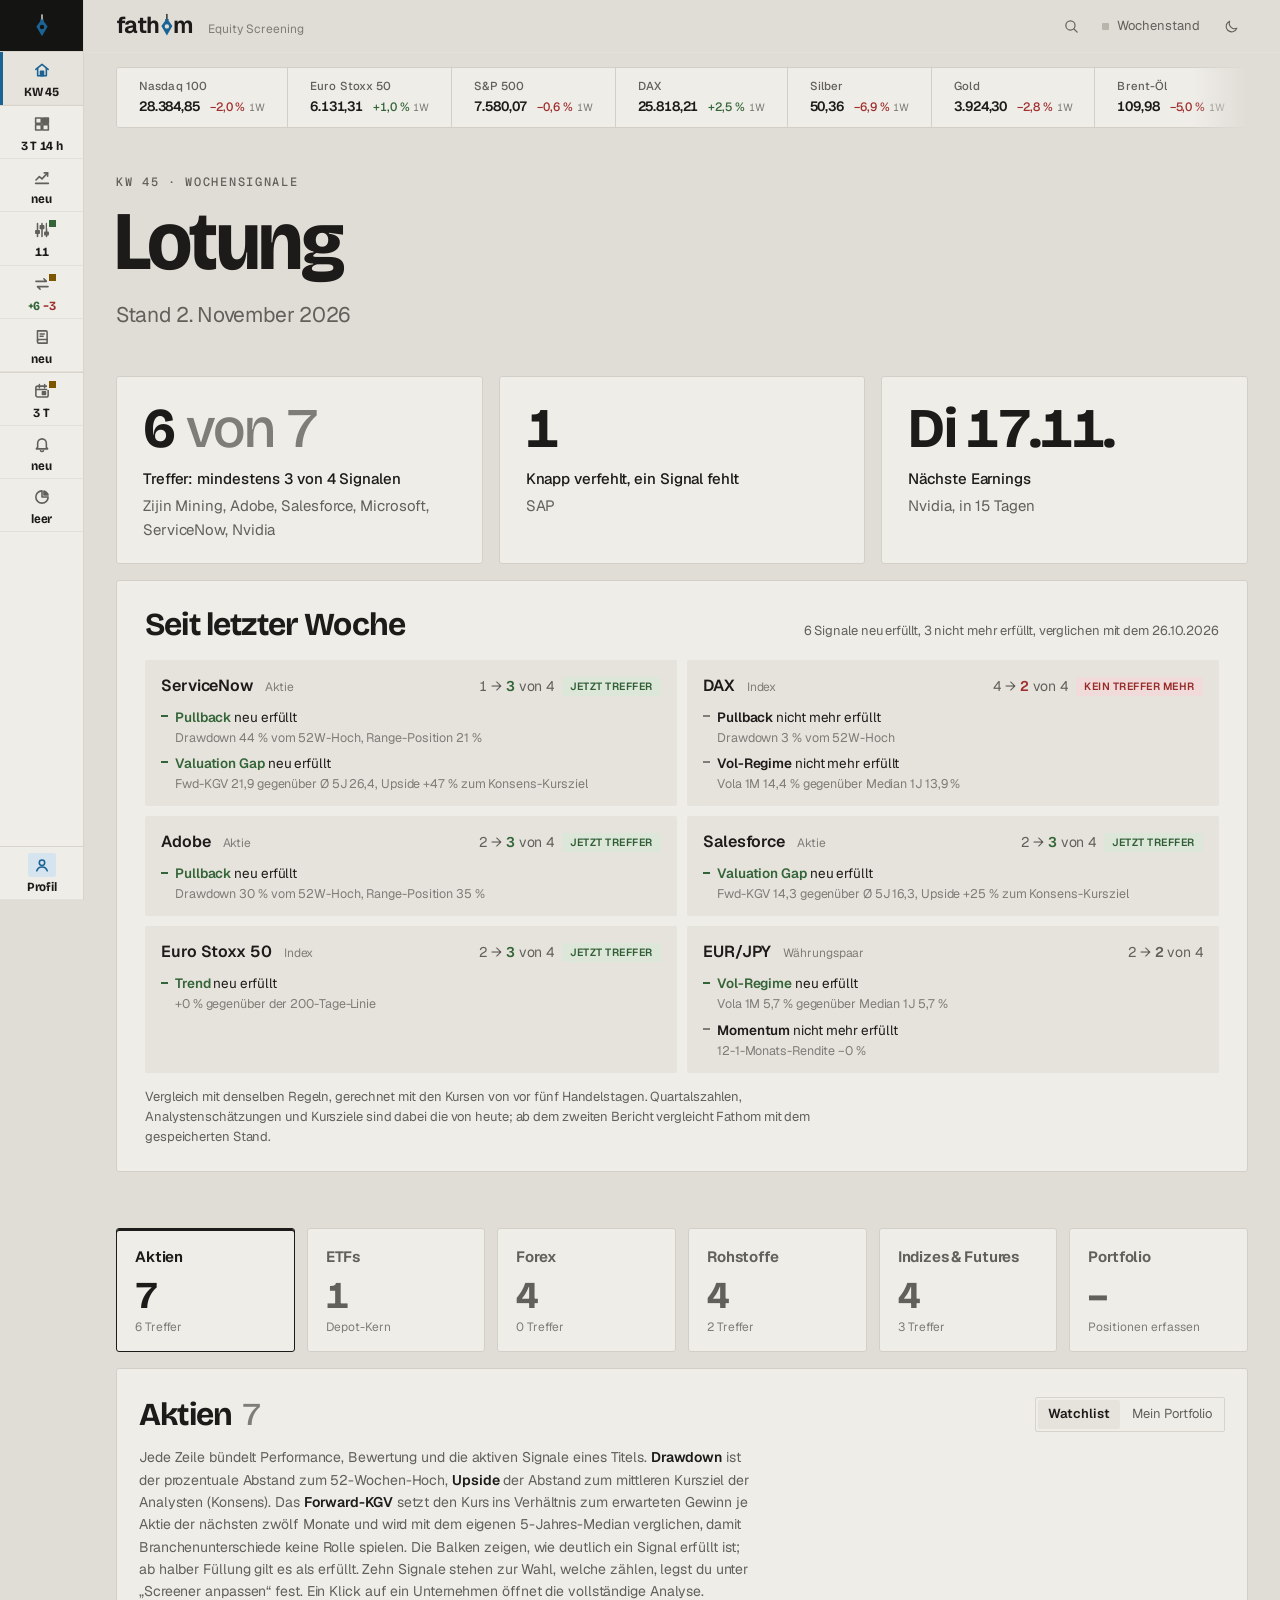
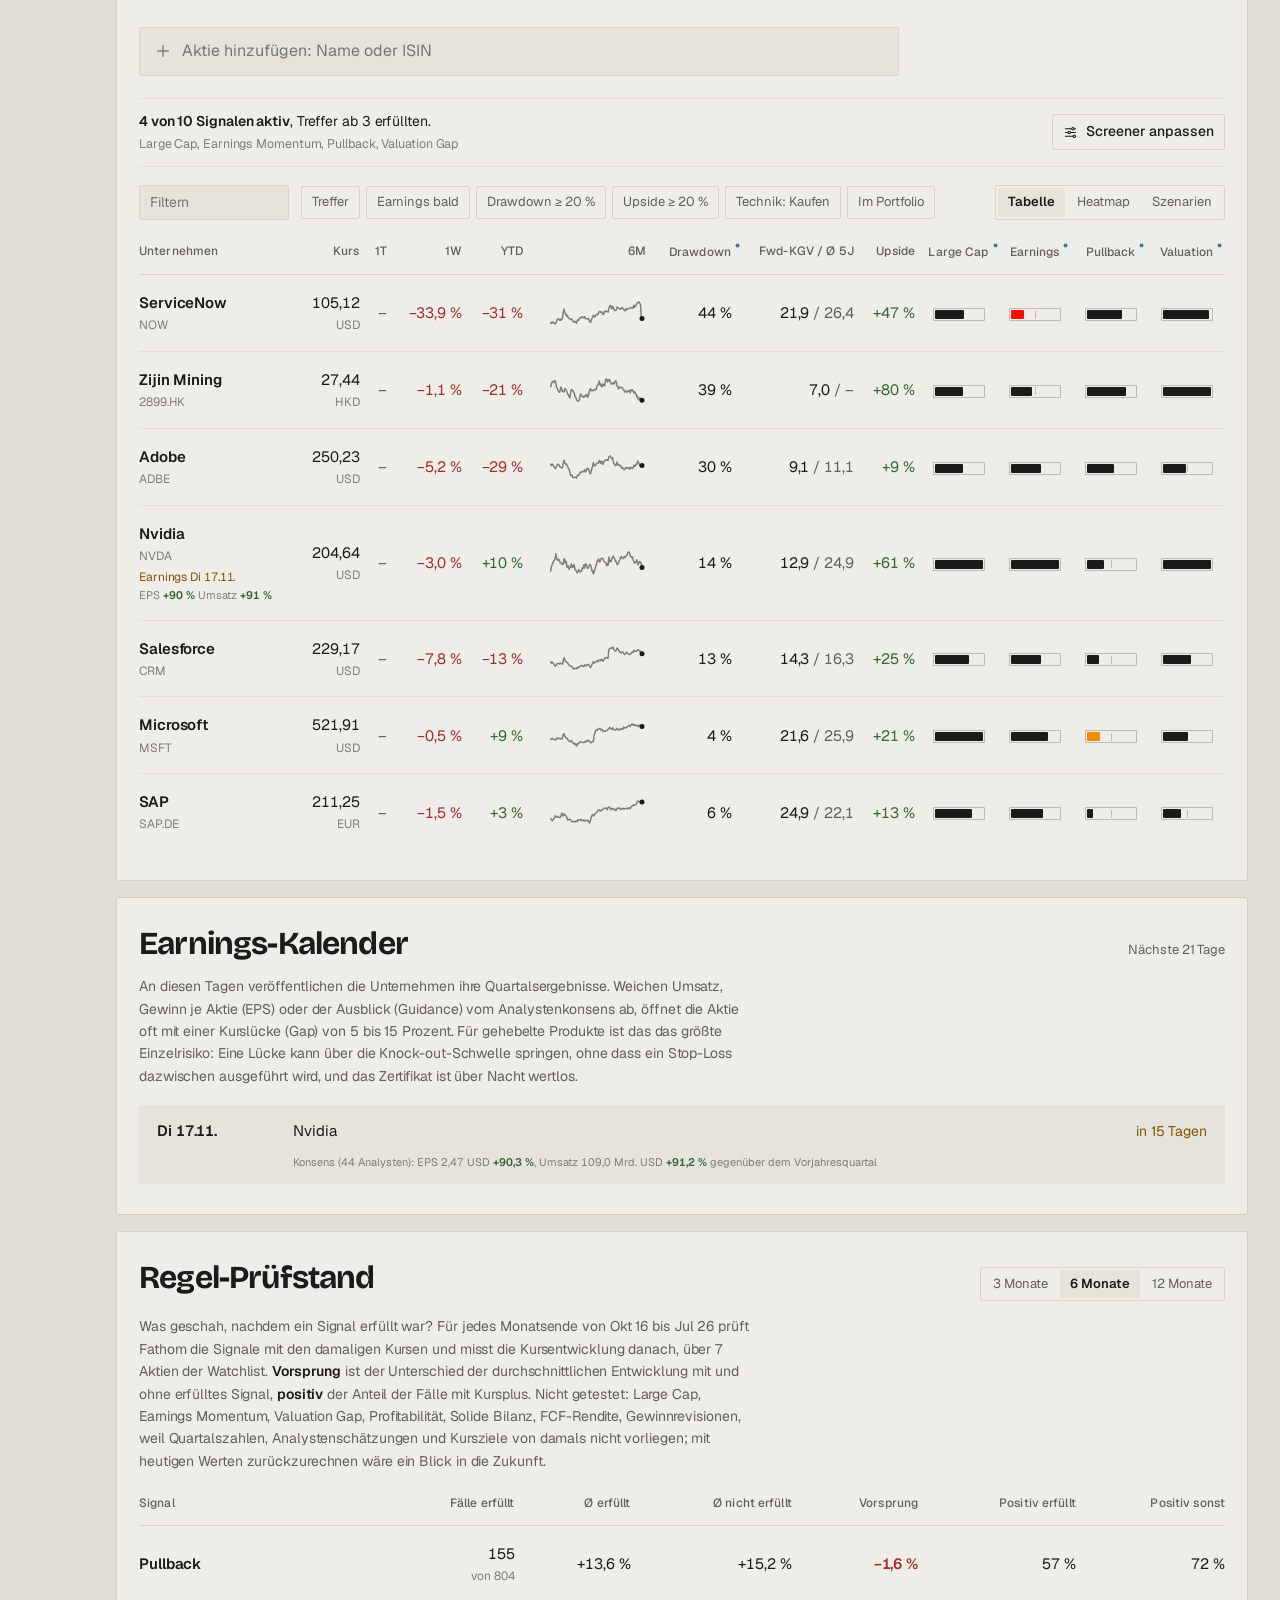
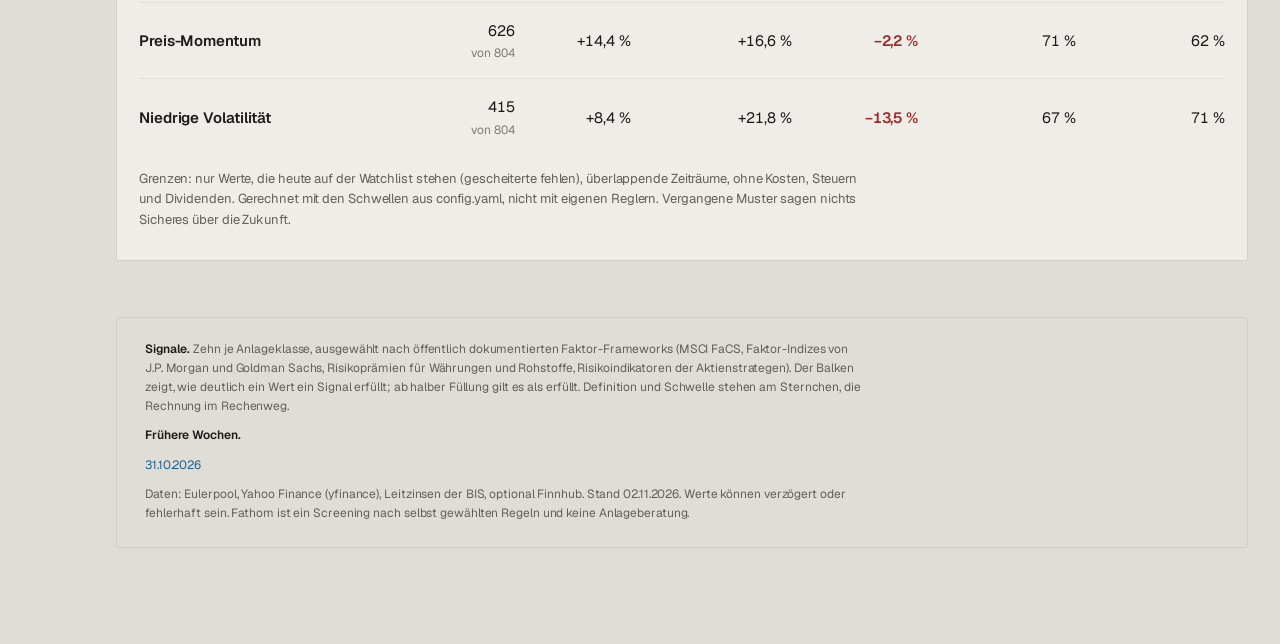
==== commit 2025d31f: "Wochenbericht 2026-11-02" ====
--- a/site/index.html
+++ b/site/index.html
@@ -3,7 +3,7 @@
 <head>
 <meta charset="utf-8">
 <meta name="viewport" content="width=device-width, initial-scale=1">
-<title>Fathom, KW 44</title>
+<title>Fathom, KW 45</title>
 <meta name="description" content="Fathom: wöchentliches Equity Screening mit Signalen zu Aktien, ETFs, Währungen, Rohstoffen und Indizes.">
 <meta name="theme-color" content="#e0ddd6" media="(prefers-color-scheme: light)">
 <meta name="theme-color" content="#141413" media="(prefers-color-scheme: dark)">
@@ -46,7 +46,7 @@
   <ul class="dock-liste">
     <li><a class="dock-w" data-dock="home" href="index.html" aria-describedby="dock-k-home">
         <span class="dock-symbol"><svg class="dock-icon" viewBox="0 0 24 24" aria-hidden="true"><path d="M3.8 11.2 12 4.5l8.2 6.7"/><path d="M6.2 9.6v10h11.6v-10"/><rect x="10" y="13.6" width="4" height="6" class="voll"/></svg></span>
-        <b class="dock-wert">KW 44</b><span class="dock-name">Home</span></a>
+        <b class="dock-wert">KW 45</b><span class="dock-name">Home</span></a>
       <div class="dock-karte" id="dock-k-home" role="tooltip"><p class="dock-k-titel">Home</p>
         <p class="dock-k-text">Zurück zur Startseite: schließt alle Fenster und springt nach oben.</p>
         <div class="dock-k-mehr" data-dock-mehr="home"></div></div></li>
@@ -71,9 +71,9 @@
         <div class="dock-k-mehr" data-dock-mehr="kriterien"></div></div></li>
     <li><a class="dock-w" data-dock="protokoll" href="#protokoll" aria-describedby="dock-k-protokoll">
         <span class="dock-symbol"><svg class="dock-icon" viewBox="0 0 24 24" aria-hidden="true"><path d="M4 8.5h14l-3.5-3.5"/><path d="M20 15.5H6l3.5 3.5"/></svg><span class="dock-led an" aria-hidden="true"></span></span>
-        <b class="dock-wert"><span class="plus">+5</span> <span class="minus">−3</span></b><span class="dock-name">Woche</span></a>
+        <b class="dock-wert"><span class="plus">+6</span> <span class="minus">−3</span></b><span class="dock-name">Woche</span></a>
       <div class="dock-karte" id="dock-k-protokoll" role="tooltip"><p class="dock-k-titel">Seit letzter Woche</p>
-        <p class="dock-k-text">5 Signale neu erfüllt, 3 nicht mehr erfüllt.</p>
+        <p class="dock-k-text">6 Signale neu erfüllt, 3 nicht mehr erfüllt.</p>
 <ul class="dock-k-liste"><li><b>ServiceNow</b><i class="plus">1 → 3</i><em>jetzt Treffer</em></li><li><b>DAX</b><i class="minus">4 → 2</i><em class="raus">kein Treffer mehr</em></li><li><b>Adobe</b><i class="plus">2 → 3</i><em>jetzt Treffer</em></li><li><b>Salesforce</b><i class="plus">2 → 3</i><em>jetzt Treffer</em></li></ul>      </div></li>
     <li><button type="button" class="dock-w" data-dock="journal" aria-describedby="dock-k-journal" aria-haspopup="dialog">
         <span class="dock-symbol"><svg class="dock-icon" viewBox="0 0 24 24" aria-hidden="true"><path d="M6 3.8h11.2a1.6 1.6 0 0 1 1.6 1.6v14.8H7.6A1.6 1.6 0 0 1 6 18.6z"/><path d="M6 17a1.6 1.6 0 0 1 1.6-1.6h11.2M9.5 8h5.5M9.5 11h4"/></svg><span class="dock-led" aria-hidden="true"></span></span>
@@ -135,42 +135,42 @@
     </a>
     <a class="mt-wert" href="#si-f" data-slug="si-f">
       <span class="mt-name">Silber</span>
-      <span class="mt-kurs" data-live="kurs">49,10</span>
-      <span class="mt-delta"><span data-live-sichtbar hidden data-zeitraum="1T"><span data-live="heute" class="leise">–</span></span><span class="mt-woche minus" data-zeitraum="1W"><b>−8,6 %</b><small>1W</small></span></span>
+      <span class="mt-kurs" data-live="kurs">50,36</span>
+      <span class="mt-delta"><span data-live-sichtbar hidden data-zeitraum="1T"><span data-live="heute" class="leise">–</span></span><span class="mt-woche minus" data-zeitraum="1W"><b>−6,9 %</b><small>1W</small></span></span>
     </a>
     <a class="mt-wert" href="#gc-f" data-slug="gc-f">
       <span class="mt-name">Gold</span>
-      <span class="mt-kurs" data-live="kurs">3.898,90</span>
-      <span class="mt-delta"><span data-live-sichtbar hidden data-zeitraum="1T"><span data-live="heute" class="leise">–</span></span><span class="mt-woche minus" data-zeitraum="1W"><b>−2,7 %</b><small>1W</small></span></span>
+      <span class="mt-kurs" data-live="kurs">3.924,30</span>
+      <span class="mt-delta"><span data-live-sichtbar hidden data-zeitraum="1T"><span data-live="heute" class="leise">–</span></span><span class="mt-woche minus" data-zeitraum="1W"><b>−2,8 %</b><small>1W</small></span></span>
+    </a>
+    <a class="mt-wert" href="#bz-f" data-slug="bz-f">
+      <span class="mt-name">Brent-Öl</span>
+      <span class="mt-kurs" data-live="kurs">109,98</span>
+      <span class="mt-delta"><span data-live-sichtbar hidden data-zeitraum="1T"><span data-live="heute" class="leise">–</span></span><span class="mt-woche minus" data-zeitraum="1W"><b>−5,0 %</b><small>1W</small></span></span>
     </a>
     <a class="mt-wert" href="#hg-f" data-slug="hg-f">
       <span class="mt-name">Kupfer</span>
-      <span class="mt-kurs" data-live="kurs">6,46</span>
-      <span class="mt-delta"><span data-live-sichtbar hidden data-zeitraum="1T"><span data-live="heute" class="leise">–</span></span><span class="mt-woche minus" data-zeitraum="1W"><b>−0,3 %</b><small>1W</small></span></span>
-    </a>
-    <a class="mt-wert" href="#bz-f" data-slug="bz-f">
-      <span class="mt-name">Brent-Öl</span>
-      <span class="mt-kurs" data-live="kurs">117,64</span>
-      <span class="mt-delta"><span data-live-sichtbar hidden data-zeitraum="1T"><span data-live="heute" class="leise">–</span></span><span class="mt-woche plus" data-zeitraum="1W"><b>+0,8 %</b><small>1W</small></span></span>
+      <span class="mt-kurs" data-live="kurs">6,53</span>
+      <span class="mt-delta"><span data-live-sichtbar hidden data-zeitraum="1T"><span data-live="heute" class="leise">–</span></span><span class="mt-woche plus" data-zeitraum="1W"><b>+0,3 %</b><small>1W</small></span></span>
     </a>
     <a class="mt-wert" href="#eurjpy-x" data-slug="eurjpy-x">
       <span class="mt-name">EUR/JPY</span>
-      <span class="mt-kurs" data-live="kurs">176,47</span>
-      <span class="mt-delta"><span data-live-sichtbar hidden data-zeitraum="1T"><span data-live="heute" class="leise">–</span></span><span class="mt-woche plus" data-zeitraum="1W"><b>+0,5 %</b><small>1W</small></span></span>
+      <span class="mt-kurs" data-live="kurs">176,51</span>
+      <span class="mt-delta"><span data-live-sichtbar hidden data-zeitraum="1T"><span data-live="heute" class="leise">–</span></span><span class="mt-woche plus" data-zeitraum="1W"><b>+0,3 %</b><small>1W</small></span></span>
     </a>
     <a class="mt-wert" href="#gbpusd-x" data-slug="gbpusd-x">
       <span class="mt-name">GBP/USD</span>
-      <span class="mt-kurs" data-live="kurs">1,3379</span>
-      <span class="mt-delta"><span data-live-sichtbar hidden data-zeitraum="1T"><span data-live="heute" class="leise">–</span></span><span class="mt-woche minus" data-zeitraum="1W"><b>−0,2 %</b><small>1W</small></span></span>
+      <span class="mt-kurs" data-live="kurs">1,3399</span>
+      <span class="mt-delta"><span data-live-sichtbar hidden data-zeitraum="1T"><span data-live="heute" class="leise">–</span></span><span class="mt-woche plus" data-zeitraum="1W"><b>+0,2 %</b><small>1W</small></span></span>
     </a>
     <a class="mt-wert" href="#eurchf-x" data-slug="eurchf-x">
       <span class="mt-name">EUR/CHF</span>
-      <span class="mt-kurs" data-live="kurs">0,9209</span>
-      <span class="mt-delta"><span data-live-sichtbar hidden data-zeitraum="1T"><span data-live="heute" class="leise">–</span></span><span class="mt-woche plus" data-zeitraum="1W"><b>+0,1 %</b><small>1W</small></span></span>
+      <span class="mt-kurs" data-live="kurs">0,9207</span>
+      <span class="mt-delta"><span data-live-sichtbar hidden data-zeitraum="1T"><span data-live="heute" class="leise">–</span></span><span class="mt-woche minus" data-zeitraum="1W"><b>−0,4 %</b><small>1W</small></span></span>
     </a>
     <a class="mt-wert" href="#eurusd-x" data-slug="eurusd-x">
       <span class="mt-name">EUR/USD</span>
-      <span class="mt-kurs" data-live="kurs">1,1183</span>
+      <span class="mt-kurs" data-live="kurs">1,1187</span>
       <span class="mt-delta"><span data-live-sichtbar hidden data-zeitraum="1T"><span data-live="heute" class="leise">–</span></span><span class="mt-woche minus" data-zeitraum="1W"><b>−0,3 %</b><small>1W</small></span></span>
     </a>
   </div>
@@ -216,9 +216,9 @@
 
 <div class="seitenkopf">
   <div>
-    <p class="seitenkopf-zeile">KW 44 · Wochensignale</p>
+    <p class="seitenkopf-zeile">KW 45 · Wochensignale</p>
     <h1 class="titel-3d">Lotung</h1>
-    <p class="seitenkopf-meta">Stand 31. Oktober 2026</p>
+    <p class="seitenkopf-meta">Stand 2. November 2026</p>
   </div>
 </div>
 
@@ -236,14 +236,14 @@
   <div class="lage-feld">
     <dt>Nächste Earnings</dt>
     <dd class="lage-wert">Di 17.11.</dd>
-    <dd class="lage-namen"><a href="#nvda">Nvidia</a>, in 17 Tagen</dd>
+    <dd class="lage-namen"><a href="#nvda">Nvidia</a>, in 15 Tagen</dd>
   </div>
 </dl>
 
 <section class="protokoll" id="protokoll" aria-labelledby="protokoll-titel">
   <div class="abschnitt-kopf">
     <h2 id="protokoll-titel">Seit letzter Woche</h2>
-    <p class="klein">5 Signale neu erfüllt, 3 nicht mehr erfüllt, verglichen mit dem 23.10.2026</p>
+    <p class="klein">6 Signale neu erfüllt, 3 nicht mehr erfüllt, verglichen mit dem 26.10.2026</p>
   </div>
   <ul class="pk-liste">
     <li class="pk-eintrag pk-rein">
@@ -253,7 +253,7 @@
         <span class="pk-punkte"><span class="leise">1 →</span> <b class="plus">3</b> von 4<span class="pk-marke">jetzt Treffer</span></span>
       </div>
       <ul class="pk-wechsel">
-<li class="ja"><b>Pullback</b> neu erfüllt<span>Drawdown 44 % vom 52W-Hoch, Range-Position 21 %</span></li><li class="ja"><b>Valuation Gap</b> neu erfüllt<span>Fwd-KGV 21,8 gegenüber Ø 5J 26,4, Upside +47 % zum Konsens-Kursziel</span></li>      </ul>
+<li class="ja"><b>Pullback</b> neu erfüllt<span>Drawdown 44 % vom 52W-Hoch, Range-Position 21 %</span></li><li class="ja"><b>Valuation Gap</b> neu erfüllt<span>Fwd-KGV 21,9 gegenüber Ø 5J 26,4, Upside +47 % zum Konsens-Kursziel</span></li>      </ul>
     </li>
     <li class="pk-eintrag pk-raus">
       <div class="pk-kopf">
@@ -293,12 +293,12 @@
     </li>
     <li class="pk-eintrag">
       <div class="pk-kopf">
-        <a href="#eurusd-x" class="pk-name">EUR/USD</a>
+        <a href="#eurjpy-x" class="pk-name">EUR/JPY</a>
         <span class="pk-klasse">Währungspaar</span>
-        <span class="pk-punkte"><span class="leise">1 →</span> <b class="minus">0</b> von 4</span>
+        <span class="pk-punkte"><span class="leise">2 →</span> <b class="">2</b> von 4</span>
       </div>
       <ul class="pk-wechsel">
-<li class="nein"><b>Vol-Regime</b> nicht mehr erfüllt<span>Vola 1M 4,6 % gegenüber Median 1J 4,5 %</span></li>      </ul>
+<li class="ja"><b>Vol-Regime</b> neu erfüllt<span>Vola 1M 5,7 % gegenüber Median 1J 5,7 %</span></li><li class="nein"><b>Momentum</b> nicht mehr erfüllt<span>12-1-Monats-Rendite −0 %</span></li>      </ul>
     </li>
   </ul>
   <p class="klein pk-quelle">Vergleich mit denselben Regeln, gerechnet mit den Kursen von vor fünf Handelstagen. Quartalszahlen, Analystenschätzungen und Kursziele sind dabei die von heute; ab dem zweiten Bericht vergleicht Fathom mit dem gespeicherten Stand.</p>
@@ -402,7 +402,7 @@
       <th class="krit nur-gross" data-spalte="Large Cap">Large Cap<button type="button" class="def" data-def="Large Cap: Börsenwert von mindestens 50 Mrd. €, also ein etablierter Großkonzern" aria-label="Definition anzeigen: Large Cap: Börsenwert von mindestens 50 Mrd. €, also ein etablierter Großkonzern">*</button></th><th class="krit nur-gross" data-spalte="Earnings Momentum">Earnings<button type="button" class="def" data-def="Earnings Momentum: Umsatz wächst um mindestens 5 % und der Gewinn um mindestens 0 %, jeweils gegenüber dem Vorjahresquartal" aria-label="Definition anzeigen: Earnings Momentum: Umsatz wächst um mindestens 5 % und der Gewinn um mindestens 0 %, jeweils gegenüber dem Vorjahresquartal">*</button></th><th class="krit nur-gross" data-spalte="Pullback">Pullback<button type="button" class="def" data-def="Pullback: Kurs mindestens 20 % unter dem 52-Wochen-Hoch und im unteren 40 % der Jahresspanne" aria-label="Definition anzeigen: Pullback: Kurs mindestens 20 % unter dem 52-Wochen-Hoch und im unteren 40 % der Jahresspanne">*</button></th><th class="krit nur-gross" data-spalte="Valuation Gap">Valuation<button type="button" class="def" data-def="Valuation Gap: Forward-KGV höchstens 80 % des eigenen 5-Jahres-Medians oder mindestens 20 % Upside zum Kursziel" aria-label="Definition anzeigen: Valuation Gap: Forward-KGV höchstens 80 % des eigenen 5-Jahres-Medians oder mindestens 20 % Upside zum Kursziel">*</button></th><th class="krit nur-gross" data-spalte="Preis-Momentum" hidden>Kurs-Mom.<button type="button" class="def" data-def="Preis-Momentum: Kurs ist über 12 Monate, ohne den jüngsten Monat, um mindestens 0 % gestiegen" aria-label="Definition anzeigen: Preis-Momentum: Kurs ist über 12 Monate, ohne den jüngsten Monat, um mindestens 0 % gestiegen">*</button></th><th class="krit nur-gross" data-spalte="Profitabilität" hidden>Qualität<button type="button" class="def" data-def="Profitabilität: Eigenkapitalrendite von mindestens 15 %, das Geschäft verdient deutlich mehr als seine Kapitalkosten" aria-label="Definition anzeigen: Profitabilität: Eigenkapitalrendite von mindestens 15 %, das Geschäft verdient deutlich mehr als seine Kapitalkosten">*</button></th><th class="krit nur-gross" data-spalte="Solide Bilanz" hidden>Bilanz<button type="button" class="def" data-def="Solide Bilanz: Nettoverschuldung höchstens 2,0× des operativen Gewinns vor Abschreibungen (EBITDA)" aria-label="Definition anzeigen: Solide Bilanz: Nettoverschuldung höchstens 2,0× des operativen Gewinns vor Abschreibungen (EBITDA)">*</button></th><th class="krit nur-gross" data-spalte="FCF-Rendite" hidden>FCF<button type="button" class="def" data-def="FCF-Rendite: Free Cashflow von mindestens 3,0 % des Börsenwerts pro Jahr" aria-label="Definition anzeigen: FCF-Rendite: Free Cashflow von mindestens 3,0 % des Börsenwerts pro Jahr">*</button></th><th class="krit nur-gross" data-spalte="Gewinnrevisionen" hidden>Revisionen<button type="button" class="def" data-def="Gewinnrevisionen: Analysten haben die Gewinnschätzung fürs nächste Geschäftsjahr in 90 Tagen um mindestens 0,0 % verändert" aria-label="Definition anzeigen: Gewinnrevisionen: Analysten haben die Gewinnschätzung fürs nächste Geschäftsjahr in 90 Tagen um mindestens 0,0 % verändert">*</button></th><th class="krit nur-gross" data-spalte="Niedrige Volatilität" hidden>Low Vol<button type="button" class="def" data-def="Niedrige Volatilität: Schwankung des letzten Jahres höchstens 35 % pro Jahr" aria-label="Definition anzeigen: Niedrige Volatilität: Schwankung des letzten Jahres höchstens 35 % pro Jahr">*</button></th>      <th class="nur-klein krit-profil">Signale<button type="button" class="def" data-def="Ein Balken je aktivem Signal, in der Reihenfolge des Screeners; ab halber Füllung erfüllt" aria-label="Definition anzeigen: Ein Balken je aktivem Signal, in der Reihenfolge des Screeners; ab halber Füllung erfüllt">*</button></th>
     </tr></thead>
     <tbody>
-    <tr data-href="#now" data-slug="now" data-punkte="3" data-treffer="1" data-dd="0.437668506129848" data-upside="0.4709193869862942" data-earnings="0" data-technik="-0.5789473684210527" data-isin="US81762P1021" data-symbol="NOW">
+    <tr data-href="#now" data-slug="now" data-punkte="3" data-treffer="1" data-dd="0.437668506129848" data-upside="0.4715397256306644" data-earnings="0" data-technik="-0.5789473684210527" data-isin="US81762P1021" data-symbol="NOW">
       <td class="name"><a href="#now">ServiceNow</a><span class="unter">NOW</span>
 </td>
       <td><span data-live="kurs">105,12</span><span class="unter" data-live="zeit-kurz">USD</span></td>
@@ -411,22 +411,22 @@
       <td class="nur-breit minus" data-zeitraum="YTD">−31 %</td>
       <td class="nur-xl" data-zeitraum="6M"><svg class="spark" viewBox="0 0 96 28" width="96" height="28" aria-hidden="true"><polyline points="0.0,23.5 0.7,23.5 1.5,24.4 2.2,23.0 2.9,23.7 3.7,23.6 4.4,24.4 5.2,25.0 5.9,23.9 6.6,22.5 7.4,20.0 8.1,20.5 8.8,20.0 9.6,21.1 10.3,20.4 11.0,21.1 11.8,20.4 12.5,18.4 13.2,13.6 14.0,10.1 14.7,12.6 15.5,15.6 16.2,15.1 16.9,17.2 17.7,16.7 18.4,18.9 19.1,19.2 19.9,20.1 20.6,20.4 21.3,19.8 22.1,20.6 22.8,22.4 23.6,22.6 24.3,23.2 25.0,22.3 25.8,22.9 26.5,24.2 27.2,21.5 28.0,21.0 28.7,21.3 29.4,19.3 30.2,19.1 30.9,18.6 31.6,17.8 32.4,18.7 33.1,18.3 33.9,18.7 34.6,17.6 35.3,19.6 36.1,19.6 36.8,19.8 37.5,20.0 38.3,19.6 39.0,20.4 39.7,22.4 40.5,23.5 41.2,21.4 42.0,19.3 42.7,17.8 43.4,16.2 44.2,18.0 44.9,17.6 45.6,16.7 46.4,15.5 47.1,15.8 47.8,15.7 48.6,13.4 49.3,12.6 50.0,12.6 50.8,13.4 51.5,12.7 52.3,13.7 53.0,15.6 53.7,15.1 54.5,12.7 55.2,11.9 55.9,12.3 56.7,12.5 57.4,12.8 58.1,13.1 58.9,9.3 59.6,7.4 60.4,6.4 61.1,7.9 61.8,9.8 62.6,7.1 63.3,8.4 64.0,10.6 64.8,11.5 65.5,11.5 66.2,11.1 67.0,8.1 67.7,8.2 68.4,8.9 69.2,9.3 69.9,10.2 70.7,9.5 71.4,9.7 72.1,8.6 72.9,9.5 73.6,10.1 74.3,11.4 75.1,11.9 75.8,10.6 76.5,9.5 77.3,10.5 78.0,10.0 78.8,9.4 79.5,9.5 80.2,8.9 81.0,8.5 81.7,8.7 82.4,9.2 83.2,8.8 83.9,6.2 84.6,8.2 85.4,7.2 86.1,5.9 86.8,4.8 87.6,3.6 88.3,3.0 89.1,3.2 89.8,4.3 90.5,5.7 91.3,18.1 92.0,19.5" fill="none" stroke="currentColor" stroke-width="1.5" stroke-linejoin="round" stroke-linecap="round"/><circle cx="92.0" cy="19.5" r="2.5" fill="#1a2433"/></svg></td>
       <td data-live="unter-hoch">44 %</td>
-      <td class="nur-breit"><span data-live="kgv">21,8</span> <span class="leise">/ 26,4</span></td>
+      <td class="nur-breit"><span data-live="kgv">21,9</span> <span class="leise">/ 26,4</span></td>
       <td class="nur-breit plus" data-live="kursziel">+47 %</td>
-      <td class="krit nur-gross" data-spalte="Large Cap"><span class="akku an" data-krit="Large Cap" style="--s: 0.612" role="img" aria-label="Large Cap: erfüllt" title="Large Cap: Market Cap 97,6 Mrd. € (Schwelle 50 Mrd. €)"><i></i></span></td><td class="krit nur-gross" data-spalte="Earnings Momentum"><span class="akku kritisch" data-krit="Earnings Momentum" style="--s: 0.000" role="img" aria-label="Earnings Momentum: nicht erfüllt" title="Earnings Momentum: Umsatz +20 % YoY, Gewinn −44 % YoY (Vorjahresquartal)"><i></i></span></td><td class="krit nur-gross" data-spalte="Pullback"><span class="akku an" data-krit="Pullback" style="--s: 0.734" role="img" aria-label="Pullback: erfüllt" title="Pullback: Drawdown 44 % vom 52W-Hoch, Range-Position 21 %"><i></i></span></td><td class="krit nur-gross" data-spalte="Valuation Gap"><span class="akku an" data-krit="Valuation Gap" style="--s: 0.952" role="img" aria-label="Valuation Gap: erfüllt" title="Valuation Gap: Fwd-KGV 21,8 gegenüber Ø 5J 26,4, Upside +47 % zum Konsens-Kursziel"><i></i></span></td><td class="krit nur-gross" data-spalte="Preis-Momentum" hidden><span class="akku kritisch" data-krit="Preis-Momentum" style="--s: 0.000" role="img" aria-label="Preis-Momentum: nicht erfüllt" title="Preis-Momentum: 12-1-Monats-Rendite −24 %"><i></i></span></td><td class="krit nur-gross" data-spalte="Profitabilität" hidden><span class="akku" data-krit="Profitabilität" style="--s: 0.395" role="img" aria-label="Profitabilität: nicht erfüllt" title="Profitabilität: Eigenkapitalrendite 12 %"><i></i></span></td><td class="krit nur-gross" data-spalte="Solide Bilanz" hidden><span class="akku an" data-krit="Solide Bilanz" style="--s: 1.000" role="img" aria-label="Solide Bilanz: erfüllt" title="Solide Bilanz: Nettoverschuldung −0,4× EBITDA"><i></i></span></td><td class="krit nur-gross" data-spalte="FCF-Rendite" hidden><span class="akku an" data-krit="FCF-Rendite" style="--s: 0.727" role="img" aria-label="FCF-Rendite: erfüllt" title="FCF-Rendite: Free-Cashflow-Rendite 5,3 %"><i></i></span></td><td class="krit nur-gross" data-spalte="Gewinnrevisionen" hidden><span class="akku" data-krit="Gewinnrevisionen" style="--s: 0.106" role="img" aria-label="Gewinnrevisionen: nicht erfüllt" title="Gewinnrevisionen: Gewinnschätzung nächstes Geschäftsjahr −3,9 % in 90 Tagen"><i></i></span></td><td class="krit nur-gross" data-spalte="Niedrige Volatilität" hidden><span class="akku kritisch" data-krit="Niedrige Volatilität" style="--s: 0.000" role="img" aria-label="Niedrige Volatilität: nicht erfüllt" title="Niedrige Volatilität: Schwankung 64,1 % p. a."><i></i></span></td>      <td class="nur-klein krit-profil"><span class="akkus"><span class="akku an" data-krit="Large Cap" style="--s: 0.612" role="img" aria-label="Large Cap: erfüllt" title="Large Cap: Market Cap 97,6 Mrd. € (Schwelle 50 Mrd. €)"><i></i></span><span class="akku kritisch" data-krit="Earnings Momentum" style="--s: 0.000" role="img" aria-label="Earnings Momentum: nicht erfüllt" title="Earnings Momentum: Umsatz +20 % YoY, Gewinn −44 % YoY (Vorjahresquartal)"><i></i></span><span class="akku an" data-krit="Pullback" style="--s: 0.734" role="img" aria-label="Pullback: erfüllt" title="Pullback: Drawdown 44 % vom 52W-Hoch, Range-Position 21 %"><i></i></span><span class="akku an" data-krit="Valuation Gap" style="--s: 0.952" role="img" aria-label="Valuation Gap: erfüllt" title="Valuation Gap: Fwd-KGV 21,8 gegenüber Ø 5J 26,4, Upside +47 % zum Konsens-Kursziel"><i></i></span><span hidden class="akku kritisch" data-krit="Preis-Momentum" style="--s: 0.000" role="img" aria-label="Preis-Momentum: nicht erfüllt" title="Preis-Momentum: 12-1-Monats-Rendite −24 %"><i></i></span><span hidden class="akku" data-krit="Profitabilität" style="--s: 0.395" role="img" aria-label="Profitabilität: nicht erfüllt" title="Profitabilität: Eigenkapitalrendite 12 %"><i></i></span><span hidden class="akku an" data-krit="Solide Bilanz" style="--s: 1.000" role="img" aria-label="Solide Bilanz: erfüllt" title="Solide Bilanz: Nettoverschuldung −0,4× EBITDA"><i></i></span><span hidden class="akku an" data-krit="FCF-Rendite" style="--s: 0.727" role="img" aria-label="FCF-Rendite: erfüllt" title="FCF-Rendite: Free-Cashflow-Rendite 5,3 %"><i></i></span><span hidden class="akku" data-krit="Gewinnrevisionen" style="--s: 0.106" role="img" aria-label="Gewinnrevisionen: nicht erfüllt" title="Gewinnrevisionen: Gewinnschätzung nächstes Geschäftsjahr −3,9 % in 90 Tagen"><i></i></span><span hidden class="akku kritisch" data-krit="Niedrige Volatilität" style="--s: 0.000" role="img" aria-label="Niedrige Volatilität: nicht erfüllt" title="Niedrige Volatilität: Schwankung 64,1 % p. a."><i></i></span></span></td>
-    </tr>
-    <tr data-href="#2899-hk" data-slug="2899-hk" data-punkte="3" data-treffer="1" data-dd="0.37871536291437047" data-upside="0.7676412749862667" data-earnings="0" data-technik="-0.631578947368421" data-isin="CNE100000502" data-symbol="2899.HK">
+      <td class="krit nur-gross" data-spalte="Large Cap"><span class="akku an" data-krit="Large Cap" style="--s: 0.612" role="img" aria-label="Large Cap: erfüllt" title="Large Cap: Market Cap 97,5 Mrd. € (Schwelle 50 Mrd. €)"><i></i></span></td><td class="krit nur-gross" data-spalte="Earnings Momentum"><span class="akku kritisch" data-krit="Earnings Momentum" style="--s: 0.000" role="img" aria-label="Earnings Momentum: nicht erfüllt" title="Earnings Momentum: Umsatz +20 % YoY, Gewinn −44 % YoY (Vorjahresquartal)"><i></i></span></td><td class="krit nur-gross" data-spalte="Pullback"><span class="akku an" data-krit="Pullback" style="--s: 0.734" role="img" aria-label="Pullback: erfüllt" title="Pullback: Drawdown 44 % vom 52W-Hoch, Range-Position 21 %"><i></i></span></td><td class="krit nur-gross" data-spalte="Valuation Gap"><span class="akku an" data-krit="Valuation Gap" style="--s: 0.953" role="img" aria-label="Valuation Gap: erfüllt" title="Valuation Gap: Fwd-KGV 21,9 gegenüber Ø 5J 26,4, Upside +47 % zum Konsens-Kursziel"><i></i></span></td><td class="krit nur-gross" data-spalte="Preis-Momentum" hidden><span class="akku kritisch" data-krit="Preis-Momentum" style="--s: 0.000" role="img" aria-label="Preis-Momentum: nicht erfüllt" title="Preis-Momentum: 12-1-Monats-Rendite −24 %"><i></i></span></td><td class="krit nur-gross" data-spalte="Profitabilität" hidden><span class="akku" data-krit="Profitabilität" style="--s: 0.395" role="img" aria-label="Profitabilität: nicht erfüllt" title="Profitabilität: Eigenkapitalrendite 12 %"><i></i></span></td><td class="krit nur-gross" data-spalte="Solide Bilanz" hidden><span class="akku an" data-krit="Solide Bilanz" style="--s: 1.000" role="img" aria-label="Solide Bilanz: erfüllt" title="Solide Bilanz: Nettoverschuldung −0,4× EBITDA"><i></i></span></td><td class="krit nur-gross" data-spalte="FCF-Rendite" hidden><span class="akku an" data-krit="FCF-Rendite" style="--s: 0.727" role="img" aria-label="FCF-Rendite: erfüllt" title="FCF-Rendite: Free-Cashflow-Rendite 5,3 %"><i></i></span></td><td class="krit nur-gross" data-spalte="Gewinnrevisionen" hidden><span class="akku kritisch" data-krit="Gewinnrevisionen" style="--s: 0.091" role="img" aria-label="Gewinnrevisionen: nicht erfüllt" title="Gewinnrevisionen: Gewinnschätzung nächstes Geschäftsjahr −4,1 % in 90 Tagen"><i></i></span></td><td class="krit nur-gross" data-spalte="Niedrige Volatilität" hidden><span class="akku kritisch" data-krit="Niedrige Volatilität" style="--s: 0.000" role="img" aria-label="Niedrige Volatilität: nicht erfüllt" title="Niedrige Volatilität: Schwankung 64,1 % p. a."><i></i></span></td>      <td class="nur-klein krit-profil"><span class="akkus"><span class="akku an" data-krit="Large Cap" style="--s: 0.612" role="img" aria-label="Large Cap: erfüllt" title="Large Cap: Market Cap 97,5 Mrd. € (Schwelle 50 Mrd. €)"><i></i></span><span class="akku kritisch" data-krit="Earnings Momentum" style="--s: 0.000" role="img" aria-label="Earnings Momentum: nicht erfüllt" title="Earnings Momentum: Umsatz +20 % YoY, Gewinn −44 % YoY (Vorjahresquartal)"><i></i></span><span class="akku an" data-krit="Pullback" style="--s: 0.734" role="img" aria-label="Pullback: erfüllt" title="Pullback: Drawdown 44 % vom 52W-Hoch, Range-Position 21 %"><i></i></span><span class="akku an" data-krit="Valuation Gap" style="--s: 0.953" role="img" aria-label="Valuation Gap: erfüllt" title="Valuation Gap: Fwd-KGV 21,9 gegenüber Ø 5J 26,4, Upside +47 % zum Konsens-Kursziel"><i></i></span><span hidden class="akku kritisch" data-krit="Preis-Momentum" style="--s: 0.000" role="img" aria-label="Preis-Momentum: nicht erfüllt" title="Preis-Momentum: 12-1-Monats-Rendite −24 %"><i></i></span><span hidden class="akku" data-krit="Profitabilität" style="--s: 0.395" role="img" aria-label="Profitabilität: nicht erfüllt" title="Profitabilität: Eigenkapitalrendite 12 %"><i></i></span><span hidden class="akku an" data-krit="Solide Bilanz" style="--s: 1.000" role="img" aria-label="Solide Bilanz: erfüllt" title="Solide Bilanz: Nettoverschuldung −0,4× EBITDA"><i></i></span><span hidden class="akku an" data-krit="FCF-Rendite" style="--s: 0.727" role="img" aria-label="FCF-Rendite: erfüllt" title="FCF-Rendite: Free-Cashflow-Rendite 5,3 %"><i></i></span><span hidden class="akku kritisch" data-krit="Gewinnrevisionen" style="--s: 0.091" role="img" aria-label="Gewinnrevisionen: nicht erfüllt" title="Gewinnrevisionen: Gewinnschätzung nächstes Geschäftsjahr −4,1 % in 90 Tagen"><i></i></span><span hidden class="akku kritisch" data-krit="Niedrige Volatilität" style="--s: 0.000" role="img" aria-label="Niedrige Volatilität: nicht erfüllt" title="Niedrige Volatilität: Schwankung 64,1 % p. a."><i></i></span></span></td>
+    </tr>
+    <tr data-href="#2899-hk" data-slug="2899-hk" data-punkte="3" data-treffer="1" data-dd="0.3880814644671201" data-upside="0.7966876472472768" data-earnings="0" data-technik="-0.631578947368421" data-isin="CNE100000502" data-symbol="2899.HK">
       <td class="name"><a href="#2899-hk">Zijin Mining</a><span class="unter">2899.HK</span>
 </td>
-      <td><span data-live="kurs">27,86</span><span class="unter" data-live="zeit-kurz">HKD</span></td>
+      <td><span data-live="kurs">27,44</span><span class="unter" data-live="zeit-kurz">HKD</span></td>
       <td data-zeitraum="1T"><span data-live="heute" class="leise">–</span></td>
-      <td class="nur-gross minus" data-zeitraum="1W">−5,4 %</td>
-      <td class="nur-breit minus" data-zeitraum="YTD">−20 %</td>
-      <td class="nur-xl" data-zeitraum="6M"><svg class="spark" viewBox="0 0 96 28" width="96" height="28" aria-hidden="true"><polyline points="0.0,10.4 0.7,10.2 1.5,10.7 2.2,7.4 2.9,5.8 3.7,5.2 4.4,6.5 5.2,5.3 5.9,4.6 6.6,7.5 7.4,11.4 8.1,12.7 8.8,14.6 9.6,15.9 10.3,16.3 11.0,13.7 11.8,10.9 12.5,13.2 13.2,15.6 14.0,15.8 14.7,15.8 15.5,12.7 16.2,13.1 16.9,14.8 17.7,15.4 18.4,18.0 19.1,18.9 19.9,20.6 20.6,21.8 21.3,17.5 22.1,13.4 22.8,13.9 23.6,14.3 24.3,16.2 25.0,17.1 25.8,20.9 26.5,21.2 27.2,23.8 28.0,24.9 28.7,24.5 29.4,25.0 30.2,23.5 30.9,18.8 31.6,17.9 32.4,19.7 33.1,20.6 33.9,21.2 34.6,20.1 35.3,21.0 36.1,19.2 36.8,19.7 37.5,18.5 38.3,21.3 39.0,19.9 39.7,17.3 40.5,13.7 41.2,12.6 42.0,14.8 42.7,14.2 43.4,14.7 44.2,14.2 44.9,14.5 45.6,13.1 46.4,13.7 47.1,13.4 47.8,9.4 48.6,9.2 49.3,7.1 50.0,4.9 50.8,9.1 51.5,8.0 52.3,10.8 53.0,10.2 53.7,8.0 54.5,8.8 55.2,10.0 55.9,6.4 56.7,3.0 57.4,3.2 58.1,5.9 58.9,3.9 59.6,4.7 60.4,3.5 61.1,6.7 61.8,7.1 62.6,8.3 63.3,7.2 64.0,6.7 64.8,8.0 65.5,6.0 66.2,4.8 67.0,5.3 67.7,10.1 68.4,10.5 69.2,13.0 69.9,10.9 70.7,11.9 71.4,11.4 72.1,11.3 72.9,11.6 73.6,12.5 74.3,14.1 75.1,14.5 75.8,16.2 76.5,15.6 77.3,15.0 78.0,16.1 78.8,15.2 79.5,14.4 80.2,14.8 81.0,16.9 81.7,13.7 82.4,14.4 83.2,13.8 83.9,15.4 84.6,16.9 85.4,15.6 86.1,17.7 86.8,18.0 87.6,21.0 88.3,20.3 89.1,23.6 89.8,23.7 90.5,21.9 91.3,23.1 92.0,23.4" fill="none" stroke="currentColor" stroke-width="1.5" stroke-linejoin="round" stroke-linecap="round"/><circle cx="92.0" cy="23.4" r="2.5" fill="#1a2433"/></svg></td>
-      <td data-live="unter-hoch">38 %</td>
-      <td class="nur-breit"><span data-live="kgv">7,1</span> <span class="leise">/ –</span></td>
-      <td class="nur-breit plus" data-live="kursziel">+77 %</td>
-      <td class="krit nur-gross" data-spalte="Large Cap"><span class="akku an" data-krit="Large Cap" style="--s: 0.587" role="img" aria-label="Large Cap: erfüllt" title="Large Cap: Market Cap 84,4 Mrd. € (Schwelle 50 Mrd. €)"><i></i></span></td><td class="krit nur-gross" data-spalte="Earnings Momentum"><span class="akku" data-krit="Earnings Momentum" style="--s: 0.440" role="img" aria-label="Earnings Momentum: nicht erfüllt" title="Earnings Momentum: Umsatz +3 % YoY, Gewinn +25 % YoY (Vorjahresquartal)"><i></i></span></td><td class="krit nur-gross" data-spalte="Pullback"><span class="akku an" data-krit="Pullback" style="--s: 0.798" role="img" aria-label="Pullback: erfüllt" title="Pullback: Drawdown 38 % vom 52W-Hoch, Range-Position 5 %"><i></i></span></td><td class="krit nur-gross" data-spalte="Valuation Gap"><span class="akku an" data-krit="Valuation Gap" style="--s: 1.000" role="img" aria-label="Valuation Gap: erfüllt" title="Valuation Gap: Upside +77 % zum Konsens-Kursziel"><i></i></span></td><td class="krit nur-gross" data-spalte="Preis-Momentum" hidden><span class="akku an" data-krit="Preis-Momentum" style="--s: 0.532" role="img" aria-label="Preis-Momentum: erfüllt" title="Preis-Momentum: 12-1-Monats-Rendite +2 %"><i></i></span></td><td class="krit nur-gross" data-spalte="Profitabilität" hidden><span class="akku an" data-krit="Profitabilität" style="--s: 1.000" role="img" aria-label="Profitabilität: erfüllt" title="Profitabilität: Eigenkapitalrendite 36 %"><i></i></span></td><td class="krit nur-gross" data-spalte="Solide Bilanz" hidden><span class="akku an" data-krit="Solide Bilanz" style="--s: 0.754" role="img" aria-label="Solide Bilanz: erfüllt" title="Solide Bilanz: Nettoverschuldung 1,0× EBITDA"><i></i></span></td><td class="krit nur-gross" data-spalte="FCF-Rendite" hidden><span class="akku an" data-krit="FCF-Rendite" style="--s: 1.000" role="img" aria-label="FCF-Rendite: erfüllt" title="FCF-Rendite: Free-Cashflow-Rendite 8,4 %"><i></i></span></td><td class="krit nur-gross" data-spalte="Gewinnrevisionen" hidden><span class="akku an" data-krit="Gewinnrevisionen" style="--s: 0.714" role="img" aria-label="Gewinnrevisionen: erfüllt" title="Gewinnrevisionen: Gewinnschätzung nächstes Geschäftsjahr +2,1 % in 90 Tagen"><i></i></span></td><td class="krit nur-gross" data-spalte="Niedrige Volatilität" hidden><span class="akku" data-krit="Niedrige Volatilität" style="--s: 0.147" role="img" aria-label="Niedrige Volatilität: nicht erfüllt" title="Niedrige Volatilität: Schwankung 49,1 % p. a."><i></i></span></td>      <td class="nur-klein krit-profil"><span class="akkus"><span class="akku an" data-krit="Large Cap" style="--s: 0.587" role="img" aria-label="Large Cap: erfüllt" title="Large Cap: Market Cap 84,4 Mrd. € (Schwelle 50 Mrd. €)"><i></i></span><span class="akku" data-krit="Earnings Momentum" style="--s: 0.440" role="img" aria-label="Earnings Momentum: nicht erfüllt" title="Earnings Momentum: Umsatz +3 % YoY, Gewinn +25 % YoY (Vorjahresquartal)"><i></i></span><span class="akku an" data-krit="Pullback" style="--s: 0.798" role="img" aria-label="Pullback: erfüllt" title="Pullback: Drawdown 38 % vom 52W-Hoch, Range-Position 5 %"><i></i></span><span class="akku an" data-krit="Valuation Gap" style="--s: 1.000" role="img" aria-label="Valuation Gap: erfüllt" title="Valuation Gap: Upside +77 % zum Konsens-Kursziel"><i></i></span><span hidden class="akku an" data-krit="Preis-Momentum" style="--s: 0.532" role="img" aria-label="Preis-Momentum: erfüllt" title="Preis-Momentum: 12-1-Monats-Rendite +2 %"><i></i></span><span hidden class="akku an" data-krit="Profitabilität" style="--s: 1.000" role="img" aria-label="Profitabilität: erfüllt" title="Profitabilität: Eigenkapitalrendite 36 %"><i></i></span><span hidden class="akku an" data-krit="Solide Bilanz" style="--s: 0.754" role="img" aria-label="Solide Bilanz: erfüllt" title="Solide Bilanz: Nettoverschuldung 1,0× EBITDA"><i></i></span><span hidden class="akku an" data-krit="FCF-Rendite" style="--s: 1.000" role="img" aria-label="FCF-Rendite: erfüllt" title="FCF-Rendite: Free-Cashflow-Rendite 8,4 %"><i></i></span><span hidden class="akku an" data-krit="Gewinnrevisionen" style="--s: 0.714" role="img" aria-label="Gewinnrevisionen: erfüllt" title="Gewinnrevisionen: Gewinnschätzung nächstes Geschäftsjahr +2,1 % in 90 Tagen"><i></i></span><span hidden class="akku" data-krit="Niedrige Volatilität" style="--s: 0.147" role="img" aria-label="Niedrige Volatilität: nicht erfüllt" title="Niedrige Volatilität: Schwankung 49,1 % p. a."><i></i></span></span></td>
+      <td class="nur-gross minus" data-zeitraum="1W">−1,1 %</td>
+      <td class="nur-breit minus" data-zeitraum="YTD">−21 %</td>
+      <td class="nur-xl" data-zeitraum="6M"><svg class="spark" viewBox="0 0 96 28" width="96" height="28" aria-hidden="true"><polyline points="0.0,10.2 0.7,10.7 1.5,7.4 2.2,5.8 2.9,5.2 3.7,6.5 4.4,5.3 5.2,4.6 5.9,7.5 6.6,11.4 7.4,12.7 8.1,14.6 8.8,15.9 9.6,16.3 10.3,13.7 11.0,10.9 11.8,13.2 12.5,15.6 13.2,15.8 14.0,15.8 14.7,12.7 15.5,13.1 16.2,14.8 16.9,15.4 17.7,18.0 18.4,18.9 19.1,20.6 19.9,21.8 20.6,17.5 21.3,13.4 22.1,13.9 22.8,14.3 23.6,16.2 24.3,17.1 25.0,20.9 25.8,21.2 26.5,23.8 27.2,24.9 28.0,24.5 28.7,25.0 29.4,23.5 30.2,18.8 30.9,17.9 31.6,19.7 32.4,20.6 33.1,21.2 33.9,20.1 34.6,21.0 35.3,19.2 36.1,19.7 36.8,18.5 37.5,21.3 38.3,19.9 39.0,17.3 39.7,13.7 40.5,12.6 41.2,14.8 42.0,14.2 42.7,14.7 43.4,14.2 44.2,14.5 44.9,13.1 45.6,13.7 46.4,13.4 47.1,9.4 47.8,9.2 48.6,7.1 49.3,4.9 50.0,9.1 50.8,8.0 51.5,10.8 52.3,10.2 53.0,8.0 53.7,8.8 54.5,10.0 55.2,6.4 55.9,3.0 56.7,3.2 57.4,5.9 58.1,3.9 58.9,4.7 59.6,3.5 60.4,6.7 61.1,7.1 61.8,8.3 62.6,7.2 63.3,6.7 64.0,8.0 64.8,6.0 65.5,4.8 66.2,5.3 67.0,10.1 67.7,10.5 68.4,13.0 69.2,10.9 69.9,11.9 70.7,11.4 71.4,11.3 72.1,11.6 72.9,12.5 73.6,14.1 74.3,14.5 75.1,16.2 75.8,15.6 76.5,15.0 77.3,16.1 78.0,15.2 78.8,14.4 79.5,14.8 80.2,16.9 81.0,13.7 81.7,14.4 82.4,13.8 83.2,15.4 83.9,16.9 84.6,15.6 85.4,17.7 86.1,18.0 86.8,21.0 87.6,20.3 88.3,23.6 89.1,23.7 89.8,21.9 90.5,23.1 91.3,23.4 92.0,24.2" fill="none" stroke="currentColor" stroke-width="1.5" stroke-linejoin="round" stroke-linecap="round"/><circle cx="92.0" cy="24.2" r="2.5" fill="#1a2433"/></svg></td>
+      <td data-live="unter-hoch">39 %</td>
+      <td class="nur-breit"><span data-live="kgv">7,0</span> <span class="leise">/ –</span></td>
+      <td class="nur-breit plus" data-live="kursziel">+80 %</td>
+      <td class="krit nur-gross" data-spalte="Large Cap"><span class="akku an" data-krit="Large Cap" style="--s: 0.585" role="img" aria-label="Large Cap: erfüllt" title="Large Cap: Market Cap 83,1 Mrd. € (Schwelle 50 Mrd. €)"><i></i></span></td><td class="krit nur-gross" data-spalte="Earnings Momentum"><span class="akku" data-krit="Earnings Momentum" style="--s: 0.440" role="img" aria-label="Earnings Momentum: nicht erfüllt" title="Earnings Momentum: Umsatz +3 % YoY, Gewinn +25 % YoY (Vorjahresquartal)"><i></i></span></td><td class="krit nur-gross" data-spalte="Pullback"><span class="akku an" data-krit="Pullback" style="--s: 0.813" role="img" aria-label="Pullback: erfüllt" title="Pullback: Drawdown 39 % vom 52W-Hoch, Range-Position 2 %"><i></i></span></td><td class="krit nur-gross" data-spalte="Valuation Gap"><span class="akku an" data-krit="Valuation Gap" style="--s: 1.000" role="img" aria-label="Valuation Gap: erfüllt" title="Valuation Gap: Upside +80 % zum Konsens-Kursziel"><i></i></span></td><td class="krit nur-gross" data-spalte="Preis-Momentum" hidden><span class="akku an" data-krit="Preis-Momentum" style="--s: 0.586" role="img" aria-label="Preis-Momentum: erfüllt" title="Preis-Momentum: 12-1-Monats-Rendite +4 %"><i></i></span></td><td class="krit nur-gross" data-spalte="Profitabilität" hidden><span class="akku an" data-krit="Profitabilität" style="--s: 1.000" role="img" aria-label="Profitabilität: erfüllt" title="Profitabilität: Eigenkapitalrendite 36 %"><i></i></span></td><td class="krit nur-gross" data-spalte="Solide Bilanz" hidden><span class="akku an" data-krit="Solide Bilanz" style="--s: 0.754" role="img" aria-label="Solide Bilanz: erfüllt" title="Solide Bilanz: Nettoverschuldung 1,0× EBITDA"><i></i></span></td><td class="krit nur-gross" data-spalte="FCF-Rendite" hidden><span class="akku an" data-krit="FCF-Rendite" style="--s: 1.000" role="img" aria-label="FCF-Rendite: erfüllt" title="FCF-Rendite: Free-Cashflow-Rendite 8,6 %"><i></i></span></td><td class="krit nur-gross" data-spalte="Gewinnrevisionen" hidden><span class="akku an" data-krit="Gewinnrevisionen" style="--s: 0.714" role="img" aria-label="Gewinnrevisionen: erfüllt" title="Gewinnrevisionen: Gewinnschätzung nächstes Geschäftsjahr +2,1 % in 90 Tagen"><i></i></span></td><td class="krit nur-gross" data-spalte="Niedrige Volatilität" hidden><span class="akku" data-krit="Niedrige Volatilität" style="--s: 0.147" role="img" aria-label="Niedrige Volatilität: nicht erfüllt" title="Niedrige Volatilität: Schwankung 49,1 % p. a."><i></i></span></td>      <td class="nur-klein krit-profil"><span class="akkus"><span class="akku an" data-krit="Large Cap" style="--s: 0.585" role="img" aria-label="Large Cap: erfüllt" title="Large Cap: Market Cap 83,1 Mrd. € (Schwelle 50 Mrd. €)"><i></i></span><span class="akku" data-krit="Earnings Momentum" style="--s: 0.440" role="img" aria-label="Earnings Momentum: nicht erfüllt" title="Earnings Momentum: Umsatz +3 % YoY, Gewinn +25 % YoY (Vorjahresquartal)"><i></i></span><span class="akku an" data-krit="Pullback" style="--s: 0.813" role="img" aria-label="Pullback: erfüllt" title="Pullback: Drawdown 39 % vom 52W-Hoch, Range-Position 2 %"><i></i></span><span class="akku an" data-krit="Valuation Gap" style="--s: 1.000" role="img" aria-label="Valuation Gap: erfüllt" title="Valuation Gap: Upside +80 % zum Konsens-Kursziel"><i></i></span><span hidden class="akku an" data-krit="Preis-Momentum" style="--s: 0.586" role="img" aria-label="Preis-Momentum: erfüllt" title="Preis-Momentum: 12-1-Monats-Rendite +4 %"><i></i></span><span hidden class="akku an" data-krit="Profitabilität" style="--s: 1.000" role="img" aria-label="Profitabilität: erfüllt" title="Profitabilität: Eigenkapitalrendite 36 %"><i></i></span><span hidden class="akku an" data-krit="Solide Bilanz" style="--s: 0.754" role="img" aria-label="Solide Bilanz: erfüllt" title="Solide Bilanz: Nettoverschuldung 1,0× EBITDA"><i></i></span><span hidden class="akku an" data-krit="FCF-Rendite" style="--s: 1.000" role="img" aria-label="FCF-Rendite: erfüllt" title="FCF-Rendite: Free-Cashflow-Rendite 8,6 %"><i></i></span><span hidden class="akku an" data-krit="Gewinnrevisionen" style="--s: 0.714" role="img" aria-label="Gewinnrevisionen: erfüllt" title="Gewinnrevisionen: Gewinnschätzung nächstes Geschäftsjahr +2,1 % in 90 Tagen"><i></i></span><span hidden class="akku" data-krit="Niedrige Volatilität" style="--s: 0.147" role="img" aria-label="Niedrige Volatilität: nicht erfüllt" title="Niedrige Volatilität: Schwankung 49,1 % p. a."><i></i></span></span></td>
     </tr>
     <tr data-href="#adbe" data-slug="adbe" data-punkte="3" data-treffer="1" data-dd="0.30011468525189144" data-upside="0.08825382507901525" data-earnings="0" data-technik="-0.05263157894736842" data-isin="US00724F1012" data-symbol="ADBE">
       <td class="name"><a href="#adbe">Adobe</a><span class="unter">ADBE</span>
@@ -452,9 +452,9 @@
       <td data-live="unter-hoch">14 %</td>
       <td class="nur-breit"><span data-live="kgv">12,9</span> <span class="leise">/ 24,9</span></td>
       <td class="nur-breit plus" data-live="kursziel">+61 %</td>
-      <td class="krit nur-gross" data-spalte="Large Cap"><span class="akku an" data-krit="Large Cap" style="--s: 1.000" role="img" aria-label="Large Cap: erfüllt" title="Large Cap: Market Cap 4.419 Mrd. € (Schwelle 50 Mrd. €)"><i></i></span></td><td class="krit nur-gross" data-spalte="Earnings Momentum"><span class="akku an" data-krit="Earnings Momentum" style="--s: 1.000" role="img" aria-label="Earnings Momentum: erfüllt" title="Earnings Momentum: Umsatz +106 % YoY, Gewinn +128 % YoY (Vorjahresquartal)"><i></i></span></td><td class="krit nur-gross" data-spalte="Pullback"><span class="akku" data-krit="Pullback" style="--s: 0.362" role="img" aria-label="Pullback: nicht erfüllt" title="Pullback: Drawdown 14 % vom 52W-Hoch, Range-Position 54 %"><i></i></span></td><td class="krit nur-gross" data-spalte="Valuation Gap"><span class="akku an" data-krit="Valuation Gap" style="--s: 1.000" role="img" aria-label="Valuation Gap: erfüllt" title="Valuation Gap: Fwd-KGV 12,9 gegenüber Ø 5J 24,9, Upside +61 % zum Konsens-Kursziel"><i></i></span></td><td class="krit nur-gross" data-spalte="Preis-Momentum" hidden><span class="akku an" data-krit="Preis-Momentum" style="--s: 0.735" role="img" aria-label="Preis-Momentum: erfüllt" title="Preis-Momentum: 12-1-Monats-Rendite +12 %"><i></i></span></td><td class="krit nur-gross" data-spalte="Profitabilität" hidden><span class="akku an" data-krit="Profitabilität" style="--s: 1.000" role="img" aria-label="Profitabilität: erfüllt" title="Profitabilität: Eigenkapitalrendite 117 %"><i></i></span></td><td class="krit nur-gross" data-spalte="Solide Bilanz" hidden><span class="akku an" data-krit="Solide Bilanz" style="--s: 0.999" role="img" aria-label="Solide Bilanz: erfüllt" title="Solide Bilanz: Nettoverschuldung 0,0× EBITDA"><i></i></span></td><td class="krit nur-gross" data-spalte="FCF-Rendite" hidden><span class="akku" data-krit="FCF-Rendite" style="--s: 0.141" role="img" aria-label="FCF-Rendite: nicht erfüllt" title="FCF-Rendite: Free-Cashflow-Rendite 0,8 %"><i></i></span></td><td class="krit nur-gross" data-spalte="Gewinnrevisionen" hidden><span class="akku an" data-krit="Gewinnrevisionen" style="--s: 1.000" role="img" aria-label="Gewinnrevisionen: erfüllt" title="Gewinnrevisionen: Gewinnschätzung nächstes Geschäftsjahr +24,2 % in 90 Tagen"><i></i></span></td><td class="krit nur-gross" data-spalte="Niedrige Volatilität" hidden><span class="akku" data-krit="Niedrige Volatilität" style="--s: 0.441" role="img" aria-label="Niedrige Volatilität: nicht erfüllt" title="Niedrige Volatilität: Schwankung 37,4 % p. a."><i></i></span></td>      <td class="nur-klein krit-profil"><span class="akkus"><span class="akku an" data-krit="Large Cap" style="--s: 1.000" role="img" aria-label="Large Cap: erfüllt" title="Large Cap: Market Cap 4.419 Mrd. € (Schwelle 50 Mrd. €)"><i></i></span><span class="akku an" data-krit="Earnings Momentum" style="--s: 1.000" role="img" aria-label="Earnings Momentum: erfüllt" title="Earnings Momentum: Umsatz +106 % YoY, Gewinn +128 % YoY (Vorjahresquartal)"><i></i></span><span class="akku" data-krit="Pullback" style="--s: 0.362" role="img" aria-label="Pullback: nicht erfüllt" title="Pullback: Drawdown 14 % vom 52W-Hoch, Range-Position 54 %"><i></i></span><span class="akku an" data-krit="Valuation Gap" style="--s: 1.000" role="img" aria-label="Valuation Gap: erfüllt" title="Valuation Gap: Fwd-KGV 12,9 gegenüber Ø 5J 24,9, Upside +61 % zum Konsens-Kursziel"><i></i></span><span hidden class="akku an" data-krit="Preis-Momentum" style="--s: 0.735" role="img" aria-label="Preis-Momentum: erfüllt" title="Preis-Momentum: 12-1-Monats-Rendite +12 %"><i></i></span><span hidden class="akku an" data-krit="Profitabilität" style="--s: 1.000" role="img" aria-label="Profitabilität: erfüllt" title="Profitabilität: Eigenkapitalrendite 117 %"><i></i></span><span hidden class="akku an" data-krit="Solide Bilanz" style="--s: 0.999" role="img" aria-label="Solide Bilanz: erfüllt" title="Solide Bilanz: Nettoverschuldung 0,0× EBITDA"><i></i></span><span hidden class="akku" data-krit="FCF-Rendite" style="--s: 0.141" role="img" aria-label="FCF-Rendite: nicht erfüllt" title="FCF-Rendite: Free-Cashflow-Rendite 0,8 %"><i></i></span><span hidden class="akku an" data-krit="Gewinnrevisionen" style="--s: 1.000" role="img" aria-label="Gewinnrevisionen: erfüllt" title="Gewinnrevisionen: Gewinnschätzung nächstes Geschäftsjahr +24,2 % in 90 Tagen"><i></i></span><span hidden class="akku" data-krit="Niedrige Volatilität" style="--s: 0.441" role="img" aria-label="Niedrige Volatilität: nicht erfüllt" title="Niedrige Volatilität: Schwankung 37,4 % p. a."><i></i></span></span></td>
-    </tr>
-    <tr data-href="#crm" data-slug="crm" data-punkte="3" data-treffer="1" data-dd="0.13330079026676467" data-upside="0.25271022513322383" data-earnings="0" data-technik="-0.2631578947368421" data-isin="US79466L3024" data-symbol="CRM">
+      <td class="krit nur-gross" data-spalte="Large Cap"><span class="akku an" data-krit="Large Cap" style="--s: 1.000" role="img" aria-label="Large Cap: erfüllt" title="Large Cap: Market Cap 4.417 Mrd. € (Schwelle 50 Mrd. €)"><i></i></span></td><td class="krit nur-gross" data-spalte="Earnings Momentum"><span class="akku an" data-krit="Earnings Momentum" style="--s: 1.000" role="img" aria-label="Earnings Momentum: erfüllt" title="Earnings Momentum: Umsatz +106 % YoY, Gewinn +128 % YoY (Vorjahresquartal)"><i></i></span></td><td class="krit nur-gross" data-spalte="Pullback"><span class="akku" data-krit="Pullback" style="--s: 0.362" role="img" aria-label="Pullback: nicht erfüllt" title="Pullback: Drawdown 14 % vom 52W-Hoch, Range-Position 54 %"><i></i></span></td><td class="krit nur-gross" data-spalte="Valuation Gap"><span class="akku an" data-krit="Valuation Gap" style="--s: 1.000" role="img" aria-label="Valuation Gap: erfüllt" title="Valuation Gap: Fwd-KGV 12,9 gegenüber Ø 5J 24,9, Upside +61 % zum Konsens-Kursziel"><i></i></span></td><td class="krit nur-gross" data-spalte="Preis-Momentum" hidden><span class="akku an" data-krit="Preis-Momentum" style="--s: 0.735" role="img" aria-label="Preis-Momentum: erfüllt" title="Preis-Momentum: 12-1-Monats-Rendite +12 %"><i></i></span></td><td class="krit nur-gross" data-spalte="Profitabilität" hidden><span class="akku an" data-krit="Profitabilität" style="--s: 1.000" role="img" aria-label="Profitabilität: erfüllt" title="Profitabilität: Eigenkapitalrendite 117 %"><i></i></span></td><td class="krit nur-gross" data-spalte="Solide Bilanz" hidden><span class="akku an" data-krit="Solide Bilanz" style="--s: 0.999" role="img" aria-label="Solide Bilanz: erfüllt" title="Solide Bilanz: Nettoverschuldung 0,0× EBITDA"><i></i></span></td><td class="krit nur-gross" data-spalte="FCF-Rendite" hidden><span class="akku" data-krit="FCF-Rendite" style="--s: 0.141" role="img" aria-label="FCF-Rendite: nicht erfüllt" title="FCF-Rendite: Free-Cashflow-Rendite 0,8 %"><i></i></span></td><td class="krit nur-gross" data-spalte="Gewinnrevisionen" hidden><span class="akku an" data-krit="Gewinnrevisionen" style="--s: 1.000" role="img" aria-label="Gewinnrevisionen: erfüllt" title="Gewinnrevisionen: Gewinnschätzung nächstes Geschäftsjahr +24,2 % in 90 Tagen"><i></i></span></td><td class="krit nur-gross" data-spalte="Niedrige Volatilität" hidden><span class="akku" data-krit="Niedrige Volatilität" style="--s: 0.441" role="img" aria-label="Niedrige Volatilität: nicht erfüllt" title="Niedrige Volatilität: Schwankung 37,4 % p. a."><i></i></span></td>      <td class="nur-klein krit-profil"><span class="akkus"><span class="akku an" data-krit="Large Cap" style="--s: 1.000" role="img" aria-label="Large Cap: erfüllt" title="Large Cap: Market Cap 4.417 Mrd. € (Schwelle 50 Mrd. €)"><i></i></span><span class="akku an" data-krit="Earnings Momentum" style="--s: 1.000" role="img" aria-label="Earnings Momentum: erfüllt" title="Earnings Momentum: Umsatz +106 % YoY, Gewinn +128 % YoY (Vorjahresquartal)"><i></i></span><span class="akku" data-krit="Pullback" style="--s: 0.362" role="img" aria-label="Pullback: nicht erfüllt" title="Pullback: Drawdown 14 % vom 52W-Hoch, Range-Position 54 %"><i></i></span><span class="akku an" data-krit="Valuation Gap" style="--s: 1.000" role="img" aria-label="Valuation Gap: erfüllt" title="Valuation Gap: Fwd-KGV 12,9 gegenüber Ø 5J 24,9, Upside +61 % zum Konsens-Kursziel"><i></i></span><span hidden class="akku an" data-krit="Preis-Momentum" style="--s: 0.735" role="img" aria-label="Preis-Momentum: erfüllt" title="Preis-Momentum: 12-1-Monats-Rendite +12 %"><i></i></span><span hidden class="akku an" data-krit="Profitabilität" style="--s: 1.000" role="img" aria-label="Profitabilität: erfüllt" title="Profitabilität: Eigenkapitalrendite 117 %"><i></i></span><span hidden class="akku an" data-krit="Solide Bilanz" style="--s: 0.999" role="img" aria-label="Solide Bilanz: erfüllt" title="Solide Bilanz: Nettoverschuldung 0,0× EBITDA"><i></i></span><span hidden class="akku" data-krit="FCF-Rendite" style="--s: 0.141" role="img" aria-label="FCF-Rendite: nicht erfüllt" title="FCF-Rendite: Free-Cashflow-Rendite 0,8 %"><i></i></span><span hidden class="akku an" data-krit="Gewinnrevisionen" style="--s: 1.000" role="img" aria-label="Gewinnrevisionen: erfüllt" title="Gewinnrevisionen: Gewinnschätzung nächstes Geschäftsjahr +24,2 % in 90 Tagen"><i></i></span><span hidden class="akku" data-krit="Niedrige Volatilität" style="--s: 0.441" role="img" aria-label="Niedrige Volatilität: nicht erfüllt" title="Niedrige Volatilität: Schwankung 37,4 % p. a."><i></i></span></span></td>
+    </tr>
+    <tr data-href="#crm" data-slug="crm" data-punkte="3" data-treffer="1" data-dd="0.13330069023702118" data-upside="0.25271022513322383" data-earnings="0" data-technik="-0.2631578947368421" data-isin="US79466L3024" data-symbol="CRM">
       <td class="name"><a href="#crm">Salesforce</a><span class="unter">CRM</span>
 </td>
       <td><span data-live="kurs">229,17</span><span class="unter" data-live="zeit-kurz">USD</span></td>
@@ -467,7 +467,7 @@
       <td class="nur-breit plus" data-live="kursziel">+25 %</td>
       <td class="krit nur-gross" data-spalte="Large Cap"><span class="akku an" data-krit="Large Cap" style="--s: 0.703" role="img" aria-label="Large Cap: erfüllt" title="Large Cap: Market Cap 169 Mrd. € (Schwelle 50 Mrd. €)"><i></i></span></td><td class="krit nur-gross" data-spalte="Earnings Momentum"><span class="akku an" data-krit="Earnings Momentum" style="--s: 0.616" role="img" aria-label="Earnings Momentum: erfüllt" title="Earnings Momentum: Umsatz +11 % YoY, Gewinn +119 % YoY (Vorjahresquartal)"><i></i></span></td><td class="krit nur-gross" data-spalte="Pullback"><span class="akku" data-krit="Pullback" style="--s: 0.256" role="img" aria-label="Pullback: nicht erfüllt" title="Pullback: Drawdown 13 % vom 52W-Hoch, Range-Position 69 %"><i></i></span></td><td class="krit nur-gross" data-spalte="Valuation Gap"><span class="akku an" data-krit="Valuation Gap" style="--s: 0.588" role="img" aria-label="Valuation Gap: erfüllt" title="Valuation Gap: Fwd-KGV 14,3 gegenüber Ø 5J 16,3, Upside +25 % zum Konsens-Kursziel"><i></i></span></td><td class="krit nur-gross" data-spalte="Preis-Momentum" hidden><span class="akku" data-krit="Preis-Momentum" style="--s: 0.331" role="img" aria-label="Preis-Momentum: nicht erfüllt" title="Preis-Momentum: 12-1-Monats-Rendite −5 %"><i></i></span></td><td class="krit nur-gross" data-spalte="Profitabilität" hidden><span class="akku an" data-krit="Profitabilität" style="--s: 0.610" role="img" aria-label="Profitabilität: erfüllt" title="Profitabilität: Eigenkapitalrendite 19 %"><i></i></span></td><td class="krit nur-gross" data-spalte="Solide Bilanz" hidden><span class="akku an" data-krit="Solide Bilanz" style="--s: 0.804" role="img" aria-label="Solide Bilanz: erfüllt" title="Solide Bilanz: Nettoverschuldung 0,8× EBITDA"><i></i></span></td><td class="krit nur-gross" data-spalte="FCF-Rendite" hidden><span class="akku an" data-krit="FCF-Rendite" style="--s: 1.000" role="img" aria-label="FCF-Rendite: erfüllt" title="FCF-Rendite: Free-Cashflow-Rendite 9,4 %"><i></i></span></td><td class="krit nur-gross" data-spalte="Gewinnrevisionen" hidden><span class="akku an" data-krit="Gewinnrevisionen" style="--s: 0.824" role="img" aria-label="Gewinnrevisionen: erfüllt" title="Gewinnrevisionen: Gewinnschätzung nächstes Geschäftsjahr +3,2 % in 90 Tagen"><i></i></span></td><td class="krit nur-gross" data-spalte="Niedrige Volatilität" hidden><span class="akku" data-krit="Niedrige Volatilität" style="--s: 0.187" role="img" aria-label="Niedrige Volatilität: nicht erfüllt" title="Niedrige Volatilität: Schwankung 47,5 % p. a."><i></i></span></td>      <td class="nur-klein krit-profil"><span class="akkus"><span class="akku an" data-krit="Large Cap" style="--s: 0.703" role="img" aria-label="Large Cap: erfüllt" title="Large Cap: Market Cap 169 Mrd. € (Schwelle 50 Mrd. €)"><i></i></span><span class="akku an" data-krit="Earnings Momentum" style="--s: 0.616" role="img" aria-label="Earnings Momentum: erfüllt" title="Earnings Momentum: Umsatz +11 % YoY, Gewinn +119 % YoY (Vorjahresquartal)"><i></i></span><span class="akku" data-krit="Pullback" style="--s: 0.256" role="img" aria-label="Pullback: nicht erfüllt" title="Pullback: Drawdown 13 % vom 52W-Hoch, Range-Position 69 %"><i></i></span><span class="akku an" data-krit="Valuation Gap" style="--s: 0.588" role="img" aria-label="Valuation Gap: erfüllt" title="Valuation Gap: Fwd-KGV 14,3 gegenüber Ø 5J 16,3, Upside +25 % zum Konsens-Kursziel"><i></i></span><span hidden class="akku" data-krit="Preis-Momentum" style="--s: 0.331" role="img" aria-label="Preis-Momentum: nicht erfüllt" title="Preis-Momentum: 12-1-Monats-Rendite −5 %"><i></i></span><span hidden class="akku an" data-krit="Profitabilität" style="--s: 0.610" role="img" aria-label="Profitabilität: erfüllt" title="Profitabilität: Eigenkapitalrendite 19 %"><i></i></span><span hidden class="akku an" data-krit="Solide Bilanz" style="--s: 0.804" role="img" aria-label="Solide Bilanz: erfüllt" title="Solide Bilanz: Nettoverschuldung 0,8× EBITDA"><i></i></span><span hidden class="akku an" data-krit="FCF-Rendite" style="--s: 1.000" role="img" aria-label="FCF-Rendite: erfüllt" title="FCF-Rendite: Free-Cashflow-Rendite 9,4 %"><i></i></span><span hidden class="akku an" data-krit="Gewinnrevisionen" style="--s: 0.824" role="img" aria-label="Gewinnrevisionen: erfüllt" title="Gewinnrevisionen: Gewinnschätzung nächstes Geschäftsjahr +3,2 % in 90 Tagen"><i></i></span><span hidden class="akku" data-krit="Niedrige Volatilität" style="--s: 0.187" role="img" aria-label="Niedrige Volatilität: nicht erfüllt" title="Niedrige Volatilität: Schwankung 47,5 % p. a."><i></i></span></span></td>
     </tr>
-    <tr data-href="#msft" data-slug="msft" data-punkte="3" data-treffer="1" data-dd="0.03963573204281057" data-upside="0.20650769749828468" data-earnings="0" data-technik="0.0" data-isin="US5949181045" data-symbol="MSFT">
+    <tr data-href="#msft" data-slug="msft" data-punkte="3" data-treffer="1" data-dd="0.03963573204281057" data-upside="0.21339490062709832" data-earnings="0" data-technik="0.0" data-isin="US5949181045" data-symbol="MSFT">
       <td class="name"><a href="#msft">Microsoft</a><span class="unter">MSFT</span>
 </td>
       <td><span data-live="kurs">521,91</span><span class="unter" data-live="zeit-kurz">USD</span></td>
@@ -478,7 +478,7 @@
       <td data-live="unter-hoch">4 %</td>
       <td class="nur-breit"><span data-live="kgv">21,6</span> <span class="leise">/ 25,9</span></td>
       <td class="nur-breit plus" data-live="kursziel">+21 %</td>
-      <td class="krit nur-gross" data-spalte="Large Cap"><span class="akku an" data-krit="Large Cap" style="--s: 1.000" role="img" aria-label="Large Cap: erfüllt" title="Large Cap: Market Cap 3.466 Mrd. € (Schwelle 50 Mrd. €)"><i></i></span></td><td class="krit nur-gross" data-spalte="Earnings Momentum"><span class="akku an" data-krit="Earnings Momentum" style="--s: 0.776" role="img" aria-label="Earnings Momentum: erfüllt" title="Earnings Momentum: Umsatz +19 % YoY, Gewinn +32 % YoY (Vorjahresquartal)"><i></i></span></td><td class="krit nur-gross" data-spalte="Pullback"><span class="akku kritisch" data-krit="Pullback" style="--s: 0.094" role="img" aria-label="Pullback: nicht erfüllt" title="Pullback: Drawdown 4 % vom 52W-Hoch, Range-Position 89 %"><i></i></span></td><td class="krit nur-gross" data-spalte="Valuation Gap"><span class="akku an" data-krit="Valuation Gap" style="--s: 0.511" role="img" aria-label="Valuation Gap: erfüllt" title="Valuation Gap: Fwd-KGV 21,6 gegenüber Ø 5J 25,9, Upside +21 % zum Konsens-Kursziel"><i></i></span></td><td class="krit nur-gross" data-spalte="Preis-Momentum" hidden><span class="akku" data-krit="Preis-Momentum" style="--s: 0.349" role="img" aria-label="Preis-Momentum: nicht erfüllt" title="Preis-Momentum: 12-1-Monats-Rendite −5 %"><i></i></span></td><td class="krit nur-gross" data-spalte="Profitabilität" hidden><span class="akku an" data-krit="Profitabilität" style="--s: 0.981" role="img" aria-label="Profitabilität: erfüllt" title="Profitabilität: Eigenkapitalrendite 34 %"><i></i></span></td><td class="krit nur-gross" data-spalte="Solide Bilanz" hidden><span class="akku an" data-krit="Solide Bilanz" style="--s: 0.957" role="img" aria-label="Solide Bilanz: erfüllt" title="Solide Bilanz: Nettoverschuldung 0,2× EBITDA"><i></i></span></td><td class="krit nur-gross" data-spalte="FCF-Rendite" hidden><span class="akku kritisch" data-krit="FCF-Rendite" style="--s: 0.013" role="img" aria-label="FCF-Rendite: nicht erfüllt" title="FCF-Rendite: Free-Cashflow-Rendite 0,1 %"><i></i></span></td><td class="krit nur-gross" data-spalte="Gewinnrevisionen" hidden><span class="akku an" data-krit="Gewinnrevisionen" style="--s: 0.784" role="img" aria-label="Gewinnrevisionen: erfüllt" title="Gewinnrevisionen: Gewinnschätzung nächstes Geschäftsjahr +2,8 % in 90 Tagen"><i></i></span></td><td class="krit nur-gross" data-spalte="Niedrige Volatilität" hidden><span class="akku an" data-krit="Niedrige Volatilität" style="--s: 0.573" role="img" aria-label="Niedrige Volatilität: erfüllt" title="Niedrige Volatilität: Schwankung 32,8 % p. a."><i></i></span></td>      <td class="nur-klein krit-profil"><span class="akkus"><span class="akku an" data-krit="Large Cap" style="--s: 1.000" role="img" aria-label="Large Cap: erfüllt" title="Large Cap: Market Cap 3.466 Mrd. € (Schwelle 50 Mrd. €)"><i></i></span><span class="akku an" data-krit="Earnings Momentum" style="--s: 0.776" role="img" aria-label="Earnings Momentum: erfüllt" title="Earnings Momentum: Umsatz +19 % YoY, Gewinn +32 % YoY (Vorjahresquartal)"><i></i></span><span class="akku kritisch" data-krit="Pullback" style="--s: 0.094" role="img" aria-label="Pullback: nicht erfüllt" title="Pullback: Drawdown 4 % vom 52W-Hoch, Range-Position 89 %"><i></i></span><span class="akku an" data-krit="Valuation Gap" style="--s: 0.511" role="img" aria-label="Valuation Gap: erfüllt" title="Valuation Gap: Fwd-KGV 21,6 gegenüber Ø 5J 25,9, Upside +21 % zum Konsens-Kursziel"><i></i></span><span hidden class="akku" data-krit="Preis-Momentum" style="--s: 0.349" role="img" aria-label="Preis-Momentum: nicht erfüllt" title="Preis-Momentum: 12-1-Monats-Rendite −5 %"><i></i></span><span hidden class="akku an" data-krit="Profitabilität" style="--s: 0.981" role="img" aria-label="Profitabilität: erfüllt" title="Profitabilität: Eigenkapitalrendite 34 %"><i></i></span><span hidden class="akku an" data-krit="Solide Bilanz" style="--s: 0.957" role="img" aria-label="Solide Bilanz: erfüllt" title="Solide Bilanz: Nettoverschuldung 0,2× EBITDA"><i></i></span><span hidden class="akku kritisch" data-krit="FCF-Rendite" style="--s: 0.013" role="img" aria-label="FCF-Rendite: nicht erfüllt" title="FCF-Rendite: Free-Cashflow-Rendite 0,1 %"><i></i></span><span hidden class="akku an" data-krit="Gewinnrevisionen" style="--s: 0.784" role="img" aria-label="Gewinnrevisionen: erfüllt" title="Gewinnrevisionen: Gewinnschätzung nächstes Geschäftsjahr +2,8 % in 90 Tagen"><i></i></span><span hidden class="akku an" data-krit="Niedrige Volatilität" style="--s: 0.573" role="img" aria-label="Niedrige Volatilität: erfüllt" title="Niedrige Volatilität: Schwankung 32,8 % p. a."><i></i></span></span></td>
+      <td class="krit nur-gross" data-spalte="Large Cap"><span class="akku an" data-krit="Large Cap" style="--s: 1.000" role="img" aria-label="Large Cap: erfüllt" title="Large Cap: Market Cap 3.465 Mrd. € (Schwelle 50 Mrd. €)"><i></i></span></td><td class="krit nur-gross" data-spalte="Earnings Momentum"><span class="akku an" data-krit="Earnings Momentum" style="--s: 0.776" role="img" aria-label="Earnings Momentum: erfüllt" title="Earnings Momentum: Umsatz +19 % YoY, Gewinn +32 % YoY (Vorjahresquartal)"><i></i></span></td><td class="krit nur-gross" data-spalte="Pullback"><span class="akku kritisch" data-krit="Pullback" style="--s: 0.094" role="img" aria-label="Pullback: nicht erfüllt" title="Pullback: Drawdown 4 % vom 52W-Hoch, Range-Position 89 %"><i></i></span></td><td class="krit nur-gross" data-spalte="Valuation Gap"><span class="akku an" data-krit="Valuation Gap" style="--s: 0.522" role="img" aria-label="Valuation Gap: erfüllt" title="Valuation Gap: Fwd-KGV 21,6 gegenüber Ø 5J 25,9, Upside +21 % zum Konsens-Kursziel"><i></i></span></td><td class="krit nur-gross" data-spalte="Preis-Momentum" hidden><span class="akku" data-krit="Preis-Momentum" style="--s: 0.349" role="img" aria-label="Preis-Momentum: nicht erfüllt" title="Preis-Momentum: 12-1-Monats-Rendite −5 %"><i></i></span></td><td class="krit nur-gross" data-spalte="Profitabilität" hidden><span class="akku an" data-krit="Profitabilität" style="--s: 0.981" role="img" aria-label="Profitabilität: erfüllt" title="Profitabilität: Eigenkapitalrendite 34 %"><i></i></span></td><td class="krit nur-gross" data-spalte="Solide Bilanz" hidden><span class="akku an" data-krit="Solide Bilanz" style="--s: 0.957" role="img" aria-label="Solide Bilanz: erfüllt" title="Solide Bilanz: Nettoverschuldung 0,2× EBITDA"><i></i></span></td><td class="krit nur-gross" data-spalte="FCF-Rendite" hidden><span class="akku kritisch" data-krit="FCF-Rendite" style="--s: 0.013" role="img" aria-label="FCF-Rendite: nicht erfüllt" title="FCF-Rendite: Free-Cashflow-Rendite 0,1 %"><i></i></span></td><td class="krit nur-gross" data-spalte="Gewinnrevisionen" hidden><span class="akku an" data-krit="Gewinnrevisionen" style="--s: 0.810" role="img" aria-label="Gewinnrevisionen: erfüllt" title="Gewinnrevisionen: Gewinnschätzung nächstes Geschäftsjahr +3,1 % in 90 Tagen"><i></i></span></td><td class="krit nur-gross" data-spalte="Niedrige Volatilität" hidden><span class="akku an" data-krit="Niedrige Volatilität" style="--s: 0.573" role="img" aria-label="Niedrige Volatilität: erfüllt" title="Niedrige Volatilität: Schwankung 32,8 % p. a."><i></i></span></td>      <td class="nur-klein krit-profil"><span class="akkus"><span class="akku an" data-krit="Large Cap" style="--s: 1.000" role="img" aria-label="Large Cap: erfüllt" title="Large Cap: Market Cap 3.465 Mrd. € (Schwelle 50 Mrd. €)"><i></i></span><span class="akku an" data-krit="Earnings Momentum" style="--s: 0.776" role="img" aria-label="Earnings Momentum: erfüllt" title="Earnings Momentum: Umsatz +19 % YoY, Gewinn +32 % YoY (Vorjahresquartal)"><i></i></span><span class="akku kritisch" data-krit="Pullback" style="--s: 0.094" role="img" aria-label="Pullback: nicht erfüllt" title="Pullback: Drawdown 4 % vom 52W-Hoch, Range-Position 89 %"><i></i></span><span class="akku an" data-krit="Valuation Gap" style="--s: 0.522" role="img" aria-label="Valuation Gap: erfüllt" title="Valuation Gap: Fwd-KGV 21,6 gegenüber Ø 5J 25,9, Upside +21 % zum Konsens-Kursziel"><i></i></span><span hidden class="akku" data-krit="Preis-Momentum" style="--s: 0.349" role="img" aria-label="Preis-Momentum: nicht erfüllt" title="Preis-Momentum: 12-1-Monats-Rendite −5 %"><i></i></span><span hidden class="akku an" data-krit="Profitabilität" style="--s: 0.981" role="img" aria-label="Profitabilität: erfüllt" title="Profitabilität: Eigenkapitalrendite 34 %"><i></i></span><span hidden class="akku an" data-krit="Solide Bilanz" style="--s: 0.957" role="img" aria-label="Solide Bilanz: erfüllt" title="Solide Bilanz: Nettoverschuldung 0,2× EBITDA"><i></i></span><span hidden class="akku kritisch" data-krit="FCF-Rendite" style="--s: 0.013" role="img" aria-label="FCF-Rendite: nicht erfüllt" title="FCF-Rendite: Free-Cashflow-Rendite 0,1 %"><i></i></span><span hidden class="akku an" data-krit="Gewinnrevisionen" style="--s: 0.810" role="img" aria-label="Gewinnrevisionen: erfüllt" title="Gewinnrevisionen: Gewinnschätzung nächstes Geschäftsjahr +3,1 % in 90 Tagen"><i></i></span><span hidden class="akku an" data-krit="Niedrige Volatilität" style="--s: 0.573" role="img" aria-label="Niedrige Volatilität: erfüllt" title="Niedrige Volatilität: Schwankung 32,8 % p. a."><i></i></span></span></td>
     </tr>
     <tr data-href="#sap-de" data-slug="sap-de" data-punkte="2" data-treffer="0" data-dd="0.061239393623986005" data-upside="0.131043550295858" data-earnings="0" data-technik="0.7368421052631579" data-isin="DE0007164600" data-symbol="SAP.DE">
       <td class="name"><a href="#sap-de">SAP</a><span class="unter">SAP.DE</span>
@@ -508,7 +508,7 @@
   Für gehebelte Produkte ist das das größte Einzelrisiko: Eine Lücke kann über die Knock-out-Schwelle springen, ohne dass ein
   Stop-Loss dazwischen ausgeführt wird, und das Zertifikat ist über Nacht wertlos.</p>
   <ul class="termine">
-    <li><span class="datum">Di 17.11.</span><a href="#nvda">Nvidia</a><span class="abstand">in 17 Tagen</span><span class="erwartung">Konsens (44 Analysten): EPS 2,47 USD <b class="plus">+90,3 %</b>, Umsatz 109,0 Mrd. USD <b class="plus">+91,2 %</b> gegenüber dem Vorjahresquartal</span></li>
+    <li><span class="datum">Di 17.11.</span><a href="#nvda">Nvidia</a><span class="abstand">in 15 Tagen</span><span class="erwartung">Konsens (44 Analysten): EPS 2,47 USD <b class="plus">+90,3 %</b>, Umsatz 109,0 Mrd. USD <b class="plus">+91,2 %</b> gegenüber dem Vorjahresquartal</span></li>
   </ul>
 </section>
 <section class="abschnitt teil pruefstand" data-pruefstand="aktie">
@@ -527,7 +527,7 @@
     <tbody>
     <tr>
       <td class="name">Pullback</td>
-      <td>169<span class="unter">von 826</span></td>
+      <td>169<span class="unter">von 825</span></td>
       <td>+5,7 %</td>
       <td class="nur-breit">+7,7 %</td>
       <td><b class="minus">−2,0 %</b></td>
@@ -536,7 +536,7 @@
     </tr>
     <tr>
       <td class="name">Preis-Momentum</td>
-      <td>633<span class="unter">von 826</span></td>
+      <td>632<span class="unter">von 825</span></td>
       <td>+7,2 %</td>
       <td class="nur-breit">+7,7 %</td>
       <td><b class="minus">−0,6 %</b></td>
@@ -545,7 +545,7 @@
     </tr>
     <tr>
       <td class="name">Niedrige Volatilität</td>
-      <td>420<span class="unter">von 826</span></td>
+      <td>420<span class="unter">von 825</span></td>
       <td>+3,8 %</td>
       <td class="nur-breit">+11,0 %</td>
       <td><b class="minus">−7,2 %</b></td>
@@ -571,9 +571,9 @@
     <tr>
       <td class="name">Preis-Momentum</td>
       <td>626<span class="unter">von 804</span></td>
-      <td>+14,5 %</td>
+      <td>+14,4 %</td>
       <td class="nur-breit">+16,6 %</td>
-      <td><b class="minus">−2,1 %</b></td>
+      <td><b class="minus">−2,2 %</b></td>
       <td class="nur-gross">71 %</td>
       <td class="nur-breit">62 %</td>
     </tr>
@@ -581,10 +581,10 @@
       <td class="name">Niedrige Volatilität</td>
       <td>415<span class="unter">von 804</span></td>
       <td>+8,4 %</td>
-      <td class="nur-breit">+21,9 %</td>
+      <td class="nur-breit">+21,8 %</td>
       <td><b class="minus">−13,5 %</b></td>
       <td class="nur-gross">67 %</td>
-      <td class="nur-breit">72 %</td>
+      <td class="nur-breit">71 %</td>
     </tr>
     </tbody>
   </table>
@@ -595,16 +595,16 @@
     <tbody>
     <tr>
       <td class="name">Pullback</td>
-      <td>126<span class="unter">von 757</span></td>
+      <td>126<span class="unter">von 756</span></td>
       <td>+46,1 %</td>
-      <td class="nur-breit">+30,4 %</td>
-      <td><b class="plus">+15,7 %</b></td>
+      <td class="nur-breit">+30,5 %</td>
+      <td><b class="plus">+15,6 %</b></td>
       <td class="nur-gross">77 %</td>
       <td class="nur-breit">74 %</td>
     </tr>
     <tr>
       <td class="name">Preis-Momentum</td>
-      <td>606<span class="unter">von 757</span></td>
+      <td>605<span class="unter">von 756</span></td>
       <td>+28,8 %</td>
       <td class="nur-breit">+50,2 %</td>
       <td><b class="minus">−21,4 %</b></td>
@@ -613,10 +613,10 @@
     </tr>
     <tr>
       <td class="name">Niedrige Volatilität</td>
-      <td>390<span class="unter">von 757</span></td>
+      <td>390<span class="unter">von 756</span></td>
       <td>+20,3 %</td>
-      <td class="nur-breit">+46,6 %</td>
-      <td><b class="minus">−26,4 %</b></td>
+      <td class="nur-breit">+46,7 %</td>
+      <td><b class="minus">−26,5 %</b></td>
       <td class="nur-gross">69 %</td>
       <td class="nur-breit">80 %</td>
     </tr>
@@ -705,49 +705,49 @@
       <th class="krit nur-gross" data-spalte="Carry">Carry<button type="button" class="def" data-def="Carry: Leitzins der Basiswährung liegt mindestens +1,00 Pp. über dem der Gegenwährung, wer sie hält, verdient den Zinsvorsprung" aria-label="Definition anzeigen: Carry: Leitzins der Basiswährung liegt mindestens +1,00 Pp. über dem der Gegenwährung, wer sie hält, verdient den Zinsvorsprung">*</button></th><th class="krit nur-gross" data-spalte="Momentum">Momentum<button type="button" class="def" data-def="Momentum: Kurs ist über 12 Monate, ohne den jüngsten Monat, um mindestens 0 % gestiegen" aria-label="Definition anzeigen: Momentum: Kurs ist über 12 Monate, ohne den jüngsten Monat, um mindestens 0 % gestiegen">*</button></th><th class="krit nur-gross" data-spalte="Value">Value<button type="button" class="def" data-def="Value: Kurs mindestens 5 % unter seinem 5-Jahres-Mittel, die Basiswährung ist historisch günstig" aria-label="Definition anzeigen: Value: Kurs mindestens 5 % unter seinem 5-Jahres-Mittel, die Basiswährung ist historisch günstig">*</button></th><th class="krit nur-gross" data-spalte="Vol-Regime">Vol-Regime<button type="button" class="def" data-def="Vol-Regime: Schwankung des letzten Monats höchstens 1,00× ihr Jahres-Median, der Markt ist ruhiger als üblich" aria-label="Definition anzeigen: Vol-Regime: Schwankung des letzten Monats höchstens 1,00× ihr Jahres-Median, der Markt ist ruhiger als üblich">*</button></th><th class="krit nur-gross" data-spalte="Carry-to-Risk" hidden>C/Risk<button type="button" class="def" data-def="Carry-to-Risk: Zinsdifferenz geteilt durch die Jahresschwankung beträgt mindestens 0,00" aria-label="Definition anzeigen: Carry-to-Risk: Zinsdifferenz geteilt durch die Jahresschwankung beträgt mindestens 0,00">*</button></th><th class="krit nur-gross" data-spalte="Trend" hidden>Trend<button type="button" class="def" data-def="Trend: Kurs notiert mindestens 0,0 % über seiner 200-Tage-Linie, der langfristige Trend ist intakt" aria-label="Definition anzeigen: Trend: Kurs notiert mindestens 0,0 % über seiner 200-Tage-Linie, der langfristige Trend ist intakt">*</button></th><th class="krit nur-gross" data-spalte="Kurzfrist-Momentum" hidden>3M<button type="button" class="def" data-def="Kurzfrist-Momentum: Kurs ist in den letzten 3 Monaten um mindestens 0 % gestiegen" aria-label="Definition anzeigen: Kurzfrist-Momentum: Kurs ist in den letzten 3 Monaten um mindestens 0 % gestiegen">*</button></th><th class="krit nur-gross" data-spalte="Zinstrend" hidden>Zinstrend<button type="button" class="def" data-def="Zinstrend: Die Zinsdifferenz ist in den letzten 3 Monaten um mindestens 0,00 Pp. gewachsen" aria-label="Definition anzeigen: Zinstrend: Die Zinsdifferenz ist in den letzten 3 Monaten um mindestens 0,00 Pp. gewachsen">*</button></th><th class="krit nur-gross" data-spalte="Realzins-Vorsprung" hidden>Realzins<button type="button" class="def" data-def="Realzins-Vorsprung: Der reale Leitzins (Zins minus Inflation) der Basiswährung liegt mindestens 0,00 Pp. über dem der Gegenwährung" aria-label="Definition anzeigen: Realzins-Vorsprung: Der reale Leitzins (Zins minus Inflation) der Basiswährung liegt mindestens 0,00 Pp. über dem der Gegenwährung">*</button></th><th class="krit nur-gross" data-spalte="Volatilitätsniveau" hidden>Vola<button type="button" class="def" data-def="Volatilitätsniveau: Schwankung des letzten Jahres höchstens 10 % pro Jahr" aria-label="Definition anzeigen: Volatilitätsniveau: Schwankung des letzten Jahres höchstens 10 % pro Jahr">*</button></th>      <th class="nur-klein krit-profil">Signale<button type="button" class="def" data-def="Ein Balken je aktivem Signal, in der Reihenfolge des Screeners; ab halber Füllung erfüllt" aria-label="Definition anzeigen: Ein Balken je aktivem Signal, in der Reihenfolge des Screeners; ab halber Füllung erfüllt">*</button></th>
     </tr></thead>
     <tbody>
-    <tr data-href="#eurjpy-x" data-slug="eurjpy-x" data-punkte="2" data-treffer="0" data-dd="0.05910704216574936" data-upside="" data-earnings="0" data-technik="-0.3684210526315789" data-isin="" data-symbol="EURJPY=X">
+    <tr data-href="#eurjpy-x" data-slug="eurjpy-x" data-punkte="2" data-treffer="0" data-dd="0.05889909867561316" data-upside="" data-earnings="0" data-technik="-0.42105263157894735" data-isin="" data-symbol="EURJPY=X">
       <td class="name"><a href="#eurjpy-x">EUR/JPY</a><span class="unter">EURJPY=X</span></td>
-      <td><span data-live="kurs">176,47</span><span class="unter" data-live="zeit-kurz">JPY</span></td>
+      <td><span data-live="kurs">176,51</span><span class="unter" data-live="zeit-kurz">JPY</span></td>
       <td data-zeitraum="1T"><span data-live="heute" class="leise">–</span></td>
-      <td class="nur-gross plus" data-zeitraum="1W">+0,5 %</td>
+      <td class="nur-gross plus" data-zeitraum="1W">+0,3 %</td>
       <td class="nur-breit minus" data-zeitraum="YTD">−4 %</td>
-      <td class="nur-xl" data-zeitraum="6M"><svg class="spark" viewBox="0 0 96 28" width="96" height="28" aria-hidden="true"><polyline points="0.0,9.2 0.7,8.1 1.5,6.9 2.2,7.2 2.9,7.4 3.7,7.8 4.4,8.2 5.2,7.0 5.9,8.0 6.6,7.8 7.4,7.7 8.1,7.2 8.8,7.4 9.6,6.7 10.3,6.6 11.0,6.1 11.8,6.1 12.5,5.8 13.2,5.5 14.0,6.0 14.7,5.8 15.5,7.8 16.2,7.9 16.9,7.3 17.7,6.9 18.4,6.6 19.1,6.1 19.9,5.9 20.6,4.9 21.3,7.6 22.1,7.6 22.8,7.2 23.6,8.0 24.3,9.4 25.0,9.8 25.8,9.5 26.5,8.8 27.2,7.4 28.0,6.1 28.7,7.4 29.4,8.4 30.2,7.9 30.9,6.4 31.6,7.0 32.4,6.1 33.1,6.1 33.9,8.0 34.6,7.5 35.3,6.7 36.1,5.6 36.8,5.7 37.5,5.9 38.3,6.4 39.0,5.2 39.7,5.2 40.5,4.6 41.2,4.5 42.0,5.0 42.7,4.3 43.4,3.0 44.2,8.0 44.9,13.1 45.6,14.3 46.4,13.2 47.1,12.6 47.8,11.9 48.6,12.0 49.3,9.6 50.0,9.4 50.8,9.8 51.5,9.4 52.3,8.6 53.0,8.1 53.7,7.8 54.5,7.7 55.2,5.9 55.9,6.1 56.7,6.0 57.4,5.6 58.1,6.1 58.9,6.0 59.6,6.2 60.4,6.2 61.1,6.0 61.8,8.9 62.6,14.8 63.3,14.0 64.0,18.8 64.8,19.6 65.5,19.2 66.2,17.9 67.0,20.7 67.7,19.9 68.4,18.3 69.2,18.6 69.9,18.2 70.7,16.2 71.4,15.9 72.1,16.2 72.9,16.4 73.6,15.5 74.3,18.3 75.1,18.7 75.8,19.5 76.5,19.6 77.3,21.2 78.0,21.4 78.8,22.0 79.5,20.2 80.2,22.3 81.0,21.9 81.7,21.9 82.4,22.5 83.2,21.8 83.9,22.7 84.6,21.7 85.4,22.1 86.1,20.9 86.8,21.1 87.6,21.1 88.3,25.0 89.1,24.4 89.8,24.2 90.5,24.6 91.3,24.1 92.0,23.3" fill="none" stroke="currentColor" stroke-width="1.5" stroke-linejoin="round" stroke-linecap="round"/><circle cx="92.0" cy="23.3" r="2.5" fill="#1a2433"/></svg></td>
+      <td class="nur-xl" data-zeitraum="6M"><svg class="spark" viewBox="0 0 96 28" width="96" height="28" aria-hidden="true"><polyline points="0.0,8.1 0.7,6.9 1.5,7.2 2.2,7.4 2.9,7.8 3.7,8.2 4.4,7.0 5.2,8.0 5.9,7.8 6.6,7.7 7.4,7.2 8.1,7.4 8.8,6.7 9.6,6.6 10.3,6.1 11.0,6.1 11.8,5.8 12.5,5.5 13.2,6.0 14.0,5.8 14.7,7.8 15.5,7.9 16.2,7.3 16.9,6.9 17.7,6.6 18.4,6.1 19.1,5.9 19.9,4.9 20.6,7.6 21.3,7.6 22.1,7.2 22.8,8.0 23.6,9.4 24.3,9.8 25.0,9.5 25.8,8.8 26.5,7.4 27.2,6.1 28.0,7.4 28.7,8.4 29.4,7.9 30.2,6.4 30.9,7.0 31.6,6.1 32.4,6.1 33.1,8.0 33.9,7.5 34.6,6.7 35.3,5.6 36.1,5.7 36.8,5.9 37.5,6.4 38.3,5.2 39.0,5.2 39.7,4.6 40.5,4.5 41.2,5.0 42.0,4.3 42.7,3.0 43.4,8.0 44.2,13.1 44.9,14.3 45.6,13.2 46.4,12.6 47.1,11.9 47.8,12.0 48.6,9.6 49.3,9.4 50.0,9.8 50.8,9.4 51.5,8.6 52.3,8.1 53.0,7.8 53.7,7.7 54.5,5.9 55.2,6.1 55.9,6.0 56.7,5.6 57.4,6.1 58.1,6.0 58.9,6.2 59.6,6.2 60.4,6.0 61.1,8.9 61.8,14.8 62.6,14.0 63.3,18.8 64.0,19.6 64.8,19.2 65.5,17.9 66.2,20.7 67.0,19.9 67.7,18.3 68.4,18.6 69.2,18.2 69.9,16.2 70.7,15.9 71.4,16.2 72.1,16.4 72.9,15.5 73.6,18.3 74.3,18.7 75.1,19.5 75.8,19.6 76.5,21.2 77.3,21.4 78.0,22.0 78.8,20.2 79.5,22.3 80.2,21.9 81.0,21.9 81.7,22.5 82.4,21.8 83.2,22.7 83.9,21.7 84.6,22.1 85.4,20.9 86.1,21.1 86.8,21.1 87.6,25.0 88.3,24.4 89.1,24.2 89.8,24.6 90.5,24.1 91.3,23.3 92.0,23.3" fill="none" stroke="currentColor" stroke-width="1.5" stroke-linejoin="round" stroke-linecap="round"/><circle cx="92.0" cy="23.3" r="2.5" fill="#1a2433"/></svg></td>
       <td data-live="unter-hoch">6 %</td>
       <td class="nur-breit plus">+1,25 %</td>
-      <td class="krit nur-gross" data-spalte="Carry"><span class="akku an" data-krit="Carry" style="--s: 0.542" role="img" aria-label="Carry: erfüllt" title="Carry: Zinsdifferenz +1,25 Pp. p. a. (EUR 2,50 % gegenüber JPY 1,25 %)"><i></i></span></td><td class="krit nur-gross" data-spalte="Momentum"><span class="akku an" data-krit="Momentum" style="--s: 0.510" role="img" aria-label="Momentum: erfüllt" title="Momentum: 12-1-Monats-Rendite +1 %"><i></i></span></td><td class="krit nur-gross" data-spalte="Value"><span class="akku kritisch" data-krit="Value" style="--s: 0.000" role="img" aria-label="Value: nicht erfüllt" title="Value: +10 % gegenüber dem 5-Jahres-Mittel"><i></i></span></td><td class="krit nur-gross" data-spalte="Vol-Regime"><span class="akku" data-krit="Vol-Regime" style="--s: 0.475" role="img" aria-label="Vol-Regime: nicht erfüllt" title="Vol-Regime: Vola 1M 5,9 % gegenüber Median 1J 5,7 %"><i></i></span></td><td class="krit nur-gross" data-spalte="Carry-to-Risk" hidden><span class="akku an" data-krit="Carry-to-Risk" style="--s: 0.747" role="img" aria-label="Carry-to-Risk: erfüllt" title="Carry-to-Risk: Carry-to-Risk 0,20"><i></i></span></td><td class="krit nur-gross" data-spalte="Trend" hidden><span class="akku kritisch" data-krit="Trend" style="--s: 0.000" role="img" aria-label="Trend: nicht erfüllt" title="Trend: −4 % gegenüber der 200-Tage-Linie"><i></i></span></td><td class="krit nur-gross" data-spalte="Kurzfrist-Momentum" hidden><span class="akku" data-krit="Kurzfrist-Momentum" style="--s: 0.279" role="img" aria-label="Kurzfrist-Momentum: nicht erfüllt" title="Kurzfrist-Momentum: 3-Monats-Rendite −2,7 %"><i></i></span></td><td class="krit nur-gross" data-spalte="Zinstrend" hidden><span class="akku an" data-krit="Zinstrend" style="--s: 0.500" role="img" aria-label="Zinstrend: erfüllt" title="Zinstrend: Zinsdifferenz in 3 Monaten +0,00 Pp."><i></i></span></td><td class="krit nur-gross" data-spalte="Realzins-Vorsprung" hidden><span class="akku" data-krit="Realzins-Vorsprung" style="--s: 0.394" role="img" aria-label="Realzins-Vorsprung: nicht erfüllt" title="Realzins-Vorsprung: Realzinsdifferenz −0,42 Pp. (EUR real −1,3 %, JPY real −0,8 %)"><i></i></span></td><td class="krit nur-gross" data-spalte="Volatilitätsniveau" hidden><span class="akku an" data-krit="Volatilitätsniveau" style="--s: 0.868" role="img" aria-label="Volatilitätsniveau: erfüllt" title="Volatilitätsniveau: Schwankung 6,3 % p. a."><i></i></span></td>      <td class="nur-klein krit-profil"><span class="akkus"><span class="akku an" data-krit="Carry" style="--s: 0.542" role="img" aria-label="Carry: erfüllt" title="Carry: Zinsdifferenz +1,25 Pp. p. a. (EUR 2,50 % gegenüber JPY 1,25 %)"><i></i></span><span class="akku an" data-krit="Momentum" style="--s: 0.510" role="img" aria-label="Momentum: erfüllt" title="Momentum: 12-1-Monats-Rendite +1 %"><i></i></span><span class="akku kritisch" data-krit="Value" style="--s: 0.000" role="img" aria-label="Value: nicht erfüllt" title="Value: +10 % gegenüber dem 5-Jahres-Mittel"><i></i></span><span class="akku" data-krit="Vol-Regime" style="--s: 0.475" role="img" aria-label="Vol-Regime: nicht erfüllt" title="Vol-Regime: Vola 1M 5,9 % gegenüber Median 1J 5,7 %"><i></i></span><span hidden class="akku an" data-krit="Carry-to-Risk" style="--s: 0.747" role="img" aria-label="Carry-to-Risk: erfüllt" title="Carry-to-Risk: Carry-to-Risk 0,20"><i></i></span><span hidden class="akku kritisch" data-krit="Trend" style="--s: 0.000" role="img" aria-label="Trend: nicht erfüllt" title="Trend: −4 % gegenüber der 200-Tage-Linie"><i></i></span><span hidden class="akku" data-krit="Kurzfrist-Momentum" style="--s: 0.279" role="img" aria-label="Kurzfrist-Momentum: nicht erfüllt" title="Kurzfrist-Momentum: 3-Monats-Rendite −2,7 %"><i></i></span><span hidden class="akku an" data-krit="Zinstrend" style="--s: 0.500" role="img" aria-label="Zinstrend: erfüllt" title="Zinstrend: Zinsdifferenz in 3 Monaten +0,00 Pp."><i></i></span><span hidden class="akku" data-krit="Realzins-Vorsprung" style="--s: 0.394" role="img" aria-label="Realzins-Vorsprung: nicht erfüllt" title="Realzins-Vorsprung: Realzinsdifferenz −0,42 Pp. (EUR real −1,3 %, JPY real −0,8 %)"><i></i></span><span hidden class="akku an" data-krit="Volatilitätsniveau" style="--s: 0.868" role="img" aria-label="Volatilitätsniveau: erfüllt" title="Volatilitätsniveau: Schwankung 6,3 % p. a."><i></i></span></span></td>
-    </tr>
-    <tr data-href="#gbpusd-x" data-slug="gbpusd-x" data-punkte="2" data-treffer="0" data-dd="0.032309471466678064" data-upside="" data-earnings="0" data-technik="0.3684210526315789" data-isin="" data-symbol="GBPUSD=X">
+      <td class="krit nur-gross" data-spalte="Carry"><span class="akku an" data-krit="Carry" style="--s: 0.542" role="img" aria-label="Carry: erfüllt" title="Carry: Zinsdifferenz +1,25 Pp. p. a. (EUR 2,50 % gegenüber JPY 1,25 %)"><i></i></span></td><td class="krit nur-gross" data-spalte="Momentum"><span class="akku" data-krit="Momentum" style="--s: 0.490" role="img" aria-label="Momentum: nicht erfüllt" title="Momentum: 12-1-Monats-Rendite −0 %"><i></i></span></td><td class="krit nur-gross" data-spalte="Value"><span class="akku kritisch" data-krit="Value" style="--s: 0.000" role="img" aria-label="Value: nicht erfüllt" title="Value: +10 % gegenüber dem 5-Jahres-Mittel"><i></i></span></td><td class="krit nur-gross" data-spalte="Vol-Regime"><span class="akku an" data-krit="Vol-Regime" style="--s: 0.512" role="img" aria-label="Vol-Regime: erfüllt" title="Vol-Regime: Vola 1M 5,7 % gegenüber Median 1J 5,7 %"><i></i></span></td><td class="krit nur-gross" data-spalte="Carry-to-Risk" hidden><span class="akku an" data-krit="Carry-to-Risk" style="--s: 0.747" role="img" aria-label="Carry-to-Risk: erfüllt" title="Carry-to-Risk: Carry-to-Risk 0,20"><i></i></span></td><td class="krit nur-gross" data-spalte="Trend" hidden><span class="akku kritisch" data-krit="Trend" style="--s: 0.000" role="img" aria-label="Trend: nicht erfüllt" title="Trend: −4 % gegenüber der 200-Tage-Linie"><i></i></span></td><td class="krit nur-gross" data-spalte="Kurzfrist-Momentum" hidden><span class="akku" data-krit="Kurzfrist-Momentum" style="--s: 0.255" role="img" aria-label="Kurzfrist-Momentum: nicht erfüllt" title="Kurzfrist-Momentum: 3-Monats-Rendite −2,9 %"><i></i></span></td><td class="krit nur-gross" data-spalte="Zinstrend" hidden><span class="akku an" data-krit="Zinstrend" style="--s: 0.500" role="img" aria-label="Zinstrend: erfüllt" title="Zinstrend: Zinsdifferenz in 3 Monaten +0,00 Pp."><i></i></span></td><td class="krit nur-gross" data-spalte="Realzins-Vorsprung" hidden><span class="akku" data-krit="Realzins-Vorsprung" style="--s: 0.394" role="img" aria-label="Realzins-Vorsprung: nicht erfüllt" title="Realzins-Vorsprung: Realzinsdifferenz −0,42 Pp. (EUR real −1,3 %, JPY real −0,8 %)"><i></i></span></td><td class="krit nur-gross" data-spalte="Volatilitätsniveau" hidden><span class="akku an" data-krit="Volatilitätsniveau" style="--s: 0.868" role="img" aria-label="Volatilitätsniveau: erfüllt" title="Volatilitätsniveau: Schwankung 6,3 % p. a."><i></i></span></td>      <td class="nur-klein krit-profil"><span class="akkus"><span class="akku an" data-krit="Carry" style="--s: 0.542" role="img" aria-label="Carry: erfüllt" title="Carry: Zinsdifferenz +1,25 Pp. p. a. (EUR 2,50 % gegenüber JPY 1,25 %)"><i></i></span><span class="akku" data-krit="Momentum" style="--s: 0.490" role="img" aria-label="Momentum: nicht erfüllt" title="Momentum: 12-1-Monats-Rendite −0 %"><i></i></span><span class="akku kritisch" data-krit="Value" style="--s: 0.000" role="img" aria-label="Value: nicht erfüllt" title="Value: +10 % gegenüber dem 5-Jahres-Mittel"><i></i></span><span class="akku an" data-krit="Vol-Regime" style="--s: 0.512" role="img" aria-label="Vol-Regime: erfüllt" title="Vol-Regime: Vola 1M 5,7 % gegenüber Median 1J 5,7 %"><i></i></span><span hidden class="akku an" data-krit="Carry-to-Risk" style="--s: 0.747" role="img" aria-label="Carry-to-Risk: erfüllt" title="Carry-to-Risk: Carry-to-Risk 0,20"><i></i></span><span hidden class="akku kritisch" data-krit="Trend" style="--s: 0.000" role="img" aria-label="Trend: nicht erfüllt" title="Trend: −4 % gegenüber der 200-Tage-Linie"><i></i></span><span hidden class="akku" data-krit="Kurzfrist-Momentum" style="--s: 0.255" role="img" aria-label="Kurzfrist-Momentum: nicht erfüllt" title="Kurzfrist-Momentum: 3-Monats-Rendite −2,9 %"><i></i></span><span hidden class="akku an" data-krit="Zinstrend" style="--s: 0.500" role="img" aria-label="Zinstrend: erfüllt" title="Zinstrend: Zinsdifferenz in 3 Monaten +0,00 Pp."><i></i></span><span hidden class="akku" data-krit="Realzins-Vorsprung" style="--s: 0.394" role="img" aria-label="Realzins-Vorsprung: nicht erfüllt" title="Realzins-Vorsprung: Realzinsdifferenz −0,42 Pp. (EUR real −1,3 %, JPY real −0,8 %)"><i></i></span><span hidden class="akku an" data-krit="Volatilitätsniveau" style="--s: 0.868" role="img" aria-label="Volatilitätsniveau: erfüllt" title="Volatilitätsniveau: Schwankung 6,3 % p. a."><i></i></span></span></td>
+    </tr>
+    <tr data-href="#gbpusd-x" data-slug="gbpusd-x" data-punkte="2" data-treffer="0" data-dd="0.030805271606156093" data-upside="" data-earnings="0" data-technik="0.42105263157894735" data-isin="" data-symbol="GBPUSD=X">
       <td class="name"><a href="#gbpusd-x">GBP/USD</a><span class="unter">GBPUSD=X</span></td>
-      <td><span data-live="kurs">1,3379</span><span class="unter" data-live="zeit-kurz">USD</span></td>
+      <td><span data-live="kurs">1,3399</span><span class="unter" data-live="zeit-kurz">USD</span></td>
       <td data-zeitraum="1T"><span data-live="heute" class="leise">–</span></td>
-      <td class="nur-gross minus" data-zeitraum="1W">−0,2 %</td>
+      <td class="nur-gross plus" data-zeitraum="1W">+0,2 %</td>
       <td class="nur-breit minus" data-zeitraum="YTD">−1 %</td>
-      <td class="nur-xl" data-zeitraum="6M"><svg class="spark" viewBox="0 0 96 28" width="96" height="28" aria-hidden="true"><polyline points="0.0,7.4 0.7,5.7 1.5,5.2 2.2,8.3 2.9,8.7 3.7,14.8 4.4,18.6 5.2,13.0 5.9,14.6 6.6,12.9 7.4,13.0 8.1,10.8 8.8,10.1 9.6,12.0 10.3,13.7 11.0,12.4 11.8,12.1 12.5,11.7 13.2,12.0 14.0,13.2 14.7,13.2 15.5,17.4 16.2,17.5 16.9,15.7 17.7,16.2 18.4,13.8 19.1,12.2 19.9,13.7 20.6,13.3 21.3,18.9 22.1,23.4 22.8,23.1 23.6,21.4 24.3,23.5 25.0,25.0 25.8,24.0 26.5,23.6 27.2,21.1 28.0,21.2 28.7,19.9 29.4,17.2 30.2,16.6 30.9,14.5 31.6,16.8 32.4,14.6 33.1,13.7 33.9,15.0 34.6,16.8 35.3,14.6 36.1,8.1 36.8,10.9 37.5,12.4 38.3,13.0 39.0,15.4 39.7,15.6 40.5,18.4 41.2,16.7 42.0,19.4 42.7,19.5 43.4,15.9 44.2,11.7 44.9,10.3 45.6,13.2 46.4,12.2 47.1,11.3 47.8,12.0 48.6,10.4 49.3,9.4 50.0,9.5 50.8,10.0 51.5,10.4 52.3,7.8 53.0,7.7 53.7,8.3 54.5,5.4 55.2,3.5 55.9,3.0 56.7,3.7 57.4,3.3 58.1,5.6 58.9,5.5 59.6,8.1 60.4,7.7 61.1,9.2 61.8,10.7 62.6,8.5 63.3,9.2 64.0,7.8 64.8,7.9 65.5,7.6 66.2,9.5 67.0,8.8 67.7,9.9 68.4,11.1 69.2,15.2 69.9,16.4 70.7,15.0 71.4,15.8 72.1,17.0 72.9,21.6 73.6,23.0 74.3,22.2 75.1,21.0 75.8,22.0 76.5,20.6 77.3,23.5 78.0,21.5 78.8,22.6 79.5,20.5 80.2,22.8 81.0,22.2 81.7,21.6 82.4,23.0 83.2,20.9 83.9,22.1 84.6,20.2 85.4,17.4 86.1,18.6 86.8,15.7 87.6,14.6 88.3,14.3 89.1,15.5 89.8,16.9 90.5,18.7 91.3,17.7 92.0,15.4" fill="none" stroke="currentColor" stroke-width="1.5" stroke-linejoin="round" stroke-linecap="round"/><circle cx="92.0" cy="15.4" r="2.5" fill="#1a2433"/></svg></td>
+      <td class="nur-xl" data-zeitraum="6M"><svg class="spark" viewBox="0 0 96 28" width="96" height="28" aria-hidden="true"><polyline points="0.0,5.7 0.7,5.2 1.5,8.3 2.2,8.7 2.9,14.8 3.7,18.6 4.4,13.0 5.2,14.6 5.9,12.9 6.6,13.0 7.4,10.8 8.1,10.1 8.8,12.0 9.6,13.7 10.3,12.4 11.0,12.1 11.8,11.7 12.5,12.0 13.2,13.2 14.0,13.2 14.7,17.4 15.5,17.5 16.2,15.7 16.9,16.2 17.7,13.8 18.4,12.2 19.1,13.7 19.9,13.3 20.6,18.9 21.3,23.4 22.1,23.1 22.8,21.4 23.6,23.5 24.3,25.0 25.0,24.0 25.8,23.6 26.5,21.1 27.2,21.2 28.0,19.9 28.7,17.2 29.4,16.6 30.2,14.5 30.9,16.8 31.6,14.6 32.4,13.7 33.1,15.0 33.9,16.8 34.6,14.6 35.3,8.1 36.1,10.9 36.8,12.4 37.5,13.0 38.3,15.4 39.0,15.6 39.7,18.4 40.5,16.7 41.2,19.4 42.0,19.5 42.7,15.9 43.4,11.7 44.2,10.3 44.9,13.2 45.6,12.2 46.4,11.3 47.1,12.0 47.8,10.4 48.6,9.4 49.3,9.5 50.0,10.0 50.8,10.4 51.5,7.8 52.3,7.7 53.0,8.3 53.7,5.4 54.5,3.5 55.2,3.0 55.9,3.7 56.7,3.3 57.4,5.6 58.1,5.5 58.9,8.1 59.6,7.7 60.4,9.2 61.1,10.7 61.8,8.5 62.6,9.2 63.3,7.8 64.0,7.9 64.8,7.6 65.5,9.5 66.2,8.8 67.0,9.9 67.7,11.1 68.4,15.2 69.2,16.4 69.9,15.0 70.7,15.8 71.4,17.0 72.1,21.6 72.9,23.0 73.6,22.2 74.3,21.0 75.1,22.0 75.8,20.6 76.5,23.5 77.3,21.5 78.0,22.6 78.8,20.5 79.5,22.8 80.2,22.2 81.0,21.6 81.7,23.0 82.4,20.9 83.2,22.1 83.9,20.2 84.6,17.4 85.4,18.6 86.1,15.7 86.8,14.6 87.6,14.3 88.3,15.5 89.1,16.9 89.8,18.7 90.5,17.7 91.3,15.4 92.0,14.5" fill="none" stroke="currentColor" stroke-width="1.5" stroke-linejoin="round" stroke-linecap="round"/><circle cx="92.0" cy="14.5" r="2.5" fill="#1a2433"/></svg></td>
       <td data-live="unter-hoch">3 %</td>
       <td class="nur-breit minus">−0,13 %</td>
-      <td class="krit nur-gross" data-spalte="Carry"><span class="akku" data-krit="Carry" style="--s: 0.219" role="img" aria-label="Carry: nicht erfüllt" title="Carry: Zinsdifferenz −0,13 Pp. p. a. (GBP 3,75 % gegenüber USD 3,88 %)"><i></i></span></td><td class="krit nur-gross" data-spalte="Momentum"><span class="akku an" data-krit="Momentum" style="--s: 0.519" role="img" aria-label="Momentum: erfüllt" title="Momentum: 12-1-Monats-Rendite +1 %"><i></i></span></td><td class="krit nur-gross" data-spalte="Value"><span class="akku kritisch" data-krit="Value" style="--s: 0.033" role="img" aria-label="Value: nicht erfüllt" title="Value: +4 % gegenüber dem 5-Jahres-Mittel"><i></i></span></td><td class="krit nur-gross" data-spalte="Vol-Regime"><span class="akku an" data-krit="Vol-Regime" style="--s: 0.712" role="img" aria-label="Vol-Regime: erfüllt" title="Vol-Regime: Vola 1M 4,9 % gegenüber Median 1J 5,8 %"><i></i></span></td><td class="krit nur-gross" data-spalte="Carry-to-Risk" hidden><span class="akku" data-krit="Carry-to-Risk" style="--s: 0.467" role="img" aria-label="Carry-to-Risk: nicht erfüllt" title="Carry-to-Risk: Carry-to-Risk −0,02"><i></i></span></td><td class="krit nur-gross" data-spalte="Trend" hidden><span class="akku" data-krit="Trend" style="--s: 0.436" role="img" aria-label="Trend: nicht erfüllt" title="Trend: −0 % gegenüber der 200-Tage-Linie"><i></i></span></td><td class="krit nur-gross" data-spalte="Kurzfrist-Momentum" hidden><span class="akku" data-krit="Kurzfrist-Momentum" style="--s: 0.470" role="img" aria-label="Kurzfrist-Momentum: nicht erfüllt" title="Kurzfrist-Momentum: 3-Monats-Rendite −0,4 %"><i></i></span></td><td class="krit nur-gross" data-spalte="Zinstrend" hidden><span class="akku" data-krit="Zinstrend" style="--s: 0.250" role="img" aria-label="Zinstrend: nicht erfüllt" title="Zinstrend: Zinsdifferenz in 3 Monaten −0,25 Pp."><i></i></span></td><td class="krit nur-gross" data-spalte="Realzins-Vorsprung" hidden><span class="akku an" data-krit="Realzins-Vorsprung" style="--s: 0.542" role="img" aria-label="Realzins-Vorsprung: erfüllt" title="Realzins-Vorsprung: Realzinsdifferenz +0,17 Pp. (GBP real 0,3 %, USD real 0,1 %)"><i></i></span></td><td class="krit nur-gross" data-spalte="Volatilitätsniveau" hidden><span class="akku an" data-krit="Volatilitätsniveau" style="--s: 0.870" role="img" aria-label="Volatilitätsniveau: erfüllt" title="Volatilitätsniveau: Schwankung 6,3 % p. a."><i></i></span></td>      <td class="nur-klein krit-profil"><span class="akkus"><span class="akku" data-krit="Carry" style="--s: 0.219" role="img" aria-label="Carry: nicht erfüllt" title="Carry: Zinsdifferenz −0,13 Pp. p. a. (GBP 3,75 % gegenüber USD 3,88 %)"><i></i></span><span class="akku an" data-krit="Momentum" style="--s: 0.519" role="img" aria-label="Momentum: erfüllt" title="Momentum: 12-1-Monats-Rendite +1 %"><i></i></span><span class="akku kritisch" data-krit="Value" style="--s: 0.033" role="img" aria-label="Value: nicht erfüllt" title="Value: +4 % gegenüber dem 5-Jahres-Mittel"><i></i></span><span class="akku an" data-krit="Vol-Regime" style="--s: 0.712" role="img" aria-label="Vol-Regime: erfüllt" title="Vol-Regime: Vola 1M 4,9 % gegenüber Median 1J 5,8 %"><i></i></span><span hidden class="akku" data-krit="Carry-to-Risk" style="--s: 0.467" role="img" aria-label="Carry-to-Risk: nicht erfüllt" title="Carry-to-Risk: Carry-to-Risk −0,02"><i></i></span><span hidden class="akku" data-krit="Trend" style="--s: 0.436" role="img" aria-label="Trend: nicht erfüllt" title="Trend: −0 % gegenüber der 200-Tage-Linie"><i></i></span><span hidden class="akku" data-krit="Kurzfrist-Momentum" style="--s: 0.470" role="img" aria-label="Kurzfrist-Momentum: nicht erfüllt" title="Kurzfrist-Momentum: 3-Monats-Rendite −0,4 %"><i></i></span><span hidden class="akku" data-krit="Zinstrend" style="--s: 0.250" role="img" aria-label="Zinstrend: nicht erfüllt" title="Zinstrend: Zinsdifferenz in 3 Monaten −0,25 Pp."><i></i></span><span hidden class="akku an" data-krit="Realzins-Vorsprung" style="--s: 0.542" role="img" aria-label="Realzins-Vorsprung: erfüllt" title="Realzins-Vorsprung: Realzinsdifferenz +0,17 Pp. (GBP real 0,3 %, USD real 0,1 %)"><i></i></span><span hidden class="akku an" data-krit="Volatilitätsniveau" style="--s: 0.870" role="img" aria-label="Volatilitätsniveau: erfüllt" title="Volatilitätsniveau: Schwankung 6,3 % p. a."><i></i></span></span></td>
-    </tr>
-    <tr data-href="#eurchf-x" data-slug="eurchf-x" data-punkte="2" data-treffer="0" data-dd="0.027292778688712938" data-upside="" data-earnings="0" data-technik="-0.631578947368421" data-isin="" data-symbol="EURCHF=X">
+      <td class="krit nur-gross" data-spalte="Carry"><span class="akku" data-krit="Carry" style="--s: 0.219" role="img" aria-label="Carry: nicht erfüllt" title="Carry: Zinsdifferenz −0,13 Pp. p. a. (GBP 3,75 % gegenüber USD 3,88 %)"><i></i></span></td><td class="krit nur-gross" data-spalte="Momentum"><span class="akku an" data-krit="Momentum" style="--s: 0.504" role="img" aria-label="Momentum: erfüllt" title="Momentum: 12-1-Monats-Rendite +0 %"><i></i></span></td><td class="krit nur-gross" data-spalte="Value"><span class="akku kritisch" data-krit="Value" style="--s: 0.025" role="img" aria-label="Value: nicht erfüllt" title="Value: +4 % gegenüber dem 5-Jahres-Mittel"><i></i></span></td><td class="krit nur-gross" data-spalte="Vol-Regime"><span class="akku an" data-krit="Vol-Regime" style="--s: 0.795" role="img" aria-label="Vol-Regime: erfüllt" title="Vol-Regime: Vola 1M 4,5 % gegenüber Median 1J 5,8 %"><i></i></span></td><td class="krit nur-gross" data-spalte="Carry-to-Risk" hidden><span class="akku" data-krit="Carry-to-Risk" style="--s: 0.467" role="img" aria-label="Carry-to-Risk: nicht erfüllt" title="Carry-to-Risk: Carry-to-Risk −0,02"><i></i></span></td><td class="krit nur-gross" data-spalte="Trend" hidden><span class="akku" data-krit="Trend" style="--s: 0.463" role="img" aria-label="Trend: nicht erfüllt" title="Trend: −0 % gegenüber der 200-Tage-Linie"><i></i></span></td><td class="krit nur-gross" data-spalte="Kurzfrist-Momentum" hidden><span class="akku" data-krit="Kurzfrist-Momentum" style="--s: 0.468" role="img" aria-label="Kurzfrist-Momentum: nicht erfüllt" title="Kurzfrist-Momentum: 3-Monats-Rendite −0,4 %"><i></i></span></td><td class="krit nur-gross" data-spalte="Zinstrend" hidden><span class="akku" data-krit="Zinstrend" style="--s: 0.250" role="img" aria-label="Zinstrend: nicht erfüllt" title="Zinstrend: Zinsdifferenz in 3 Monaten −0,25 Pp."><i></i></span></td><td class="krit nur-gross" data-spalte="Realzins-Vorsprung" hidden><span class="akku an" data-krit="Realzins-Vorsprung" style="--s: 0.542" role="img" aria-label="Realzins-Vorsprung: erfüllt" title="Realzins-Vorsprung: Realzinsdifferenz +0,17 Pp. (GBP real 0,3 %, USD real 0,1 %)"><i></i></span></td><td class="krit nur-gross" data-spalte="Volatilitätsniveau" hidden><span class="akku an" data-krit="Volatilitätsniveau" style="--s: 0.870" role="img" aria-label="Volatilitätsniveau: erfüllt" title="Volatilitätsniveau: Schwankung 6,3 % p. a."><i></i></span></td>      <td class="nur-klein krit-profil"><span class="akkus"><span class="akku" data-krit="Carry" style="--s: 0.219" role="img" aria-label="Carry: nicht erfüllt" title="Carry: Zinsdifferenz −0,13 Pp. p. a. (GBP 3,75 % gegenüber USD 3,88 %)"><i></i></span><span class="akku an" data-krit="Momentum" style="--s: 0.504" role="img" aria-label="Momentum: erfüllt" title="Momentum: 12-1-Monats-Rendite +0 %"><i></i></span><span class="akku kritisch" data-krit="Value" style="--s: 0.025" role="img" aria-label="Value: nicht erfüllt" title="Value: +4 % gegenüber dem 5-Jahres-Mittel"><i></i></span><span class="akku an" data-krit="Vol-Regime" style="--s: 0.795" role="img" aria-label="Vol-Regime: erfüllt" title="Vol-Regime: Vola 1M 4,5 % gegenüber Median 1J 5,8 %"><i></i></span><span hidden class="akku" data-krit="Carry-to-Risk" style="--s: 0.467" role="img" aria-label="Carry-to-Risk: nicht erfüllt" title="Carry-to-Risk: Carry-to-Risk −0,02"><i></i></span><span hidden class="akku" data-krit="Trend" style="--s: 0.463" role="img" aria-label="Trend: nicht erfüllt" title="Trend: −0 % gegenüber der 200-Tage-Linie"><i></i></span><span hidden class="akku" data-krit="Kurzfrist-Momentum" style="--s: 0.468" role="img" aria-label="Kurzfrist-Momentum: nicht erfüllt" title="Kurzfrist-Momentum: 3-Monats-Rendite −0,4 %"><i></i></span><span hidden class="akku" data-krit="Zinstrend" style="--s: 0.250" role="img" aria-label="Zinstrend: nicht erfüllt" title="Zinstrend: Zinsdifferenz in 3 Monaten −0,25 Pp."><i></i></span><span hidden class="akku an" data-krit="Realzins-Vorsprung" style="--s: 0.542" role="img" aria-label="Realzins-Vorsprung: erfüllt" title="Realzins-Vorsprung: Realzinsdifferenz +0,17 Pp. (GBP real 0,3 %, USD real 0,1 %)"><i></i></span><span hidden class="akku an" data-krit="Volatilitätsniveau" style="--s: 0.870" role="img" aria-label="Volatilitätsniveau: erfüllt" title="Volatilitätsniveau: Schwankung 6,3 % p. a."><i></i></span></span></td>
+    </tr>
+    <tr data-href="#eurchf-x" data-slug="eurchf-x" data-punkte="2" data-treffer="0" data-dd="0.027556878186546174" data-upside="" data-earnings="0" data-technik="-0.631578947368421" data-isin="" data-symbol="EURCHF=X">
       <td class="name"><a href="#eurchf-x">EUR/CHF</a><span class="unter">EURCHF=X</span></td>
-      <td><span data-live="kurs">0,9209</span><span class="unter" data-live="zeit-kurz">CHF</span></td>
+      <td><span data-live="kurs">0,9207</span><span class="unter" data-live="zeit-kurz">CHF</span></td>
       <td data-zeitraum="1T"><span data-live="heute" class="leise">–</span></td>
-      <td class="nur-gross plus" data-zeitraum="1W">+0,1 %</td>
+      <td class="nur-gross minus" data-zeitraum="1W">−0,4 %</td>
       <td class="nur-breit minus" data-zeitraum="YTD">−1 %</td>
-      <td class="nur-xl" data-zeitraum="6M"><svg class="spark" viewBox="0 0 96 28" width="96" height="28" aria-hidden="true"><polyline points="0.0,22.1 0.7,22.3 1.5,21.4 2.2,21.8 2.9,21.9 3.7,22.7 4.4,22.8 5.2,22.8 5.9,22.0 6.6,22.4 7.4,23.2 8.1,25.0 8.8,24.6 9.6,23.2 10.3,22.3 11.0,23.4 11.8,25.0 12.5,22.5 13.2,21.7 14.0,20.3 14.7,21.5 15.5,20.7 16.2,19.2 16.9,18.3 17.7,17.6 18.4,19.1 19.1,18.6 19.9,18.8 20.6,18.9 21.3,19.4 22.1,17.9 22.8,15.6 23.6,16.8 24.3,18.5 25.0,17.7 25.8,18.7 26.5,17.9 27.2,17.9 28.0,17.5 28.7,18.9 29.4,20.1 30.2,19.8 30.9,18.6 31.6,18.0 32.4,17.5 33.1,18.0 33.9,17.5 34.6,14.9 35.3,16.7 36.1,17.5 36.8,16.1 37.5,17.0 38.3,16.5 39.0,15.3 39.7,13.8 40.5,13.6 41.2,13.2 42.0,12.4 42.7,11.4 43.4,11.6 44.2,14.0 44.9,12.3 45.6,11.7 46.4,11.4 47.1,11.8 47.8,9.4 48.6,10.8 49.3,10.2 50.0,9.4 50.8,8.7 51.5,7.8 52.3,6.8 53.0,7.8 53.7,7.0 54.5,12.5 55.2,10.5 55.9,10.0 56.7,9.5 57.4,9.6 58.1,8.2 58.9,9.2 59.6,8.7 60.4,7.7 61.1,6.5 61.8,6.0 62.6,7.8 63.3,6.8 64.0,6.8 64.8,6.7 65.5,5.7 66.2,4.6 67.0,3.0 67.7,4.8 68.4,4.1 69.2,3.1 69.9,3.1 70.7,4.5 71.4,6.5 72.1,7.4 72.9,7.7 73.6,5.9 74.3,4.7 75.1,3.6 75.8,3.5 76.5,3.1 77.3,10.7 78.0,12.0 78.8,11.7 79.5,9.2 80.2,11.4 81.0,11.8 81.7,13.3 82.4,12.7 83.2,11.6 83.9,12.6 84.6,14.4 85.4,16.5 86.1,14.9 86.8,15.1 87.6,15.8 88.3,19.3 89.1,16.8 89.8,16.4 90.5,17.9 91.3,17.1 92.0,18.7" fill="none" stroke="currentColor" stroke-width="1.5" stroke-linejoin="round" stroke-linecap="round"/><circle cx="92.0" cy="18.7" r="2.5" fill="#1a2433"/></svg></td>
+      <td class="nur-xl" data-zeitraum="6M"><svg class="spark" viewBox="0 0 96 28" width="96" height="28" aria-hidden="true"><polyline points="0.0,22.3 0.7,21.4 1.5,21.8 2.2,21.9 2.9,22.7 3.7,22.8 4.4,22.8 5.2,22.0 5.9,22.4 6.6,23.2 7.4,25.0 8.1,24.6 8.8,23.2 9.6,22.3 10.3,23.4 11.0,25.0 11.8,22.5 12.5,21.7 13.2,20.3 14.0,21.5 14.7,20.7 15.5,19.2 16.2,18.3 16.9,17.6 17.7,19.1 18.4,18.6 19.1,18.8 19.9,18.9 20.6,19.4 21.3,17.9 22.1,15.6 22.8,16.8 23.6,18.5 24.3,17.7 25.0,18.7 25.8,17.9 26.5,17.9 27.2,17.5 28.0,18.9 28.7,20.1 29.4,19.8 30.2,18.6 30.9,18.0 31.6,17.5 32.4,18.0 33.1,17.5 33.9,14.9 34.6,16.7 35.3,17.5 36.1,16.1 36.8,17.0 37.5,16.5 38.3,15.3 39.0,13.8 39.7,13.6 40.5,13.2 41.2,12.4 42.0,11.4 42.7,11.6 43.4,14.0 44.2,12.3 44.9,11.7 45.6,11.4 46.4,11.8 47.1,9.4 47.8,10.8 48.6,10.2 49.3,9.4 50.0,8.7 50.8,7.8 51.5,6.8 52.3,7.8 53.0,7.0 53.7,12.5 54.5,10.5 55.2,10.0 55.9,9.5 56.7,9.6 57.4,8.2 58.1,9.2 58.9,8.7 59.6,7.7 60.4,6.5 61.1,6.0 61.8,7.8 62.6,6.8 63.3,6.8 64.0,6.7 64.8,5.7 65.5,4.6 66.2,3.0 67.0,4.8 67.7,4.1 68.4,3.1 69.2,3.1 69.9,4.5 70.7,6.5 71.4,7.4 72.1,7.7 72.9,5.9 73.6,4.7 74.3,3.6 75.1,3.5 75.8,3.1 76.5,10.7 77.3,12.0 78.0,11.7 78.8,9.2 79.5,11.4 80.2,11.8 81.0,13.3 81.7,12.7 82.4,11.6 83.2,12.6 83.9,14.4 84.6,16.5 85.4,14.9 86.1,15.1 86.8,15.8 87.6,19.3 88.3,16.8 89.1,16.4 89.8,17.9 90.5,17.1 91.3,18.7 92.0,18.9" fill="none" stroke="currentColor" stroke-width="1.5" stroke-linejoin="round" stroke-linecap="round"/><circle cx="92.0" cy="18.9" r="2.5" fill="#1a2433"/></svg></td>
       <td data-live="unter-hoch">3 %</td>
       <td class="nur-breit plus">+2,50 %</td>
-      <td class="krit nur-gross" data-spalte="Carry"><span class="akku an" data-krit="Carry" style="--s: 0.750" role="img" aria-label="Carry: erfüllt" title="Carry: Zinsdifferenz +2,50 Pp. p. a. (EUR 2,50 % gegenüber CHF 0,00 %)"><i></i></span></td><td class="krit nur-gross" data-spalte="Momentum"><span class="akku an" data-krit="Momentum" style="--s: 0.532" role="img" aria-label="Momentum: erfüllt" title="Momentum: 12-1-Monats-Rendite +2 %"><i></i></span></td><td class="krit nur-gross" data-spalte="Value"><span class="akku" data-krit="Value" style="--s: 0.451" role="img" aria-label="Value: nicht erfüllt" title="Value: −4 % gegenüber dem 5-Jahres-Mittel"><i></i></span></td><td class="krit nur-gross" data-spalte="Vol-Regime"><span class="akku kritisch" data-krit="Vol-Regime" style="--s: 0.000" role="img" aria-label="Vol-Regime: nicht erfüllt" title="Vol-Regime: Vola 1M 6,2 % gegenüber Median 1J 3,6 %"><i></i></span></td><td class="krit nur-gross" data-spalte="Carry-to-Risk" hidden><span class="akku an" data-krit="Carry-to-Risk" style="--s: 1.000" role="img" aria-label="Carry-to-Risk: erfüllt" title="Carry-to-Risk: Carry-to-Risk 0,61"><i></i></span></td><td class="krit nur-gross" data-spalte="Trend" hidden><span class="akku" data-krit="Trend" style="--s: 0.453" role="img" aria-label="Trend: nicht erfüllt" title="Trend: −0 % gegenüber der 200-Tage-Linie"><i></i></span></td><td class="krit nur-gross" data-spalte="Kurzfrist-Momentum" hidden><span class="akku" data-krit="Kurzfrist-Momentum" style="--s: 0.397" role="img" aria-label="Kurzfrist-Momentum: nicht erfüllt" title="Kurzfrist-Momentum: 3-Monats-Rendite −1,2 %"><i></i></span></td><td class="krit nur-gross" data-spalte="Zinstrend" hidden><span class="akku an" data-krit="Zinstrend" style="--s: 0.750" role="img" aria-label="Zinstrend: erfüllt" title="Zinstrend: Zinsdifferenz in 3 Monaten +0,25 Pp."><i></i></span></td><td class="krit nur-gross" data-spalte="Realzins-Vorsprung" hidden><span class="akku" data-krit="Realzins-Vorsprung" style="--s: 0.430" role="img" aria-label="Realzins-Vorsprung: nicht erfüllt" title="Realzins-Vorsprung: Realzinsdifferenz −0,28 Pp. (EUR real −1,3 %, CHF real −1,0 %)"><i></i></span></td><td class="krit nur-gross" data-spalte="Volatilitätsniveau" hidden><span class="akku an" data-krit="Volatilitätsniveau" style="--s: 1.000" role="img" aria-label="Volatilitätsniveau: erfüllt" title="Volatilitätsniveau: Schwankung 4,1 % p. a."><i></i></span></td>      <td class="nur-klein krit-profil"><span class="akkus"><span class="akku an" data-krit="Carry" style="--s: 0.750" role="img" aria-label="Carry: erfüllt" title="Carry: Zinsdifferenz +2,50 Pp. p. a. (EUR 2,50 % gegenüber CHF 0,00 %)"><i></i></span><span class="akku an" data-krit="Momentum" style="--s: 0.532" role="img" aria-label="Momentum: erfüllt" title="Momentum: 12-1-Monats-Rendite +2 %"><i></i></span><span class="akku" data-krit="Value" style="--s: 0.451" role="img" aria-label="Value: nicht erfüllt" title="Value: −4 % gegenüber dem 5-Jahres-Mittel"><i></i></span><span class="akku kritisch" data-krit="Vol-Regime" style="--s: 0.000" role="img" aria-label="Vol-Regime: nicht erfüllt" title="Vol-Regime: Vola 1M 6,2 % gegenüber Median 1J 3,6 %"><i></i></span><span hidden class="akku an" data-krit="Carry-to-Risk" style="--s: 1.000" role="img" aria-label="Carry-to-Risk: erfüllt" title="Carry-to-Risk: Carry-to-Risk 0,61"><i></i></span><span hidden class="akku" data-krit="Trend" style="--s: 0.453" role="img" aria-label="Trend: nicht erfüllt" title="Trend: −0 % gegenüber der 200-Tage-Linie"><i></i></span><span hidden class="akku" data-krit="Kurzfrist-Momentum" style="--s: 0.397" role="img" aria-label="Kurzfrist-Momentum: nicht erfüllt" title="Kurzfrist-Momentum: 3-Monats-Rendite −1,2 %"><i></i></span><span hidden class="akku an" data-krit="Zinstrend" style="--s: 0.750" role="img" aria-label="Zinstrend: erfüllt" title="Zinstrend: Zinsdifferenz in 3 Monaten +0,25 Pp."><i></i></span><span hidden class="akku" data-krit="Realzins-Vorsprung" style="--s: 0.430" role="img" aria-label="Realzins-Vorsprung: nicht erfüllt" title="Realzins-Vorsprung: Realzinsdifferenz −0,28 Pp. (EUR real −1,3 %, CHF real −1,0 %)"><i></i></span><span hidden class="akku an" data-krit="Volatilitätsniveau" style="--s: 1.000" role="img" aria-label="Volatilitätsniveau: erfüllt" title="Volatilitätsniveau: Schwankung 4,1 % p. a."><i></i></span></span></td>
-    </tr>
-    <tr data-href="#eurusd-x" data-slug="eurusd-x" data-punkte="0" data-treffer="0" data-dd="0.06946761617671993" data-upside="" data-earnings="0" data-technik="-0.5263157894736842" data-isin="" data-symbol="EURUSD=X">
+      <td class="krit nur-gross" data-spalte="Carry"><span class="akku an" data-krit="Carry" style="--s: 0.750" role="img" aria-label="Carry: erfüllt" title="Carry: Zinsdifferenz +2,50 Pp. p. a. (EUR 2,50 % gegenüber CHF 0,00 %)"><i></i></span></td><td class="krit nur-gross" data-spalte="Momentum"><span class="akku an" data-krit="Momentum" style="--s: 0.508" role="img" aria-label="Momentum: erfüllt" title="Momentum: 12-1-Monats-Rendite +0 %"><i></i></span></td><td class="krit nur-gross" data-spalte="Value"><span class="akku" data-krit="Value" style="--s: 0.452" role="img" aria-label="Value: nicht erfüllt" title="Value: −4 % gegenüber dem 5-Jahres-Mittel"><i></i></span></td><td class="krit nur-gross" data-spalte="Vol-Regime"><span class="akku" data-krit="Vol-Regime" style="--s: 0.275" role="img" aria-label="Vol-Regime: nicht erfüllt" title="Vol-Regime: Vola 1M 4,4 % gegenüber Median 1J 3,6 %"><i></i></span></td><td class="krit nur-gross" data-spalte="Carry-to-Risk" hidden><span class="akku an" data-krit="Carry-to-Risk" style="--s: 1.000" role="img" aria-label="Carry-to-Risk: erfüllt" title="Carry-to-Risk: Carry-to-Risk 0,61"><i></i></span></td><td class="krit nur-gross" data-spalte="Trend" hidden><span class="akku" data-krit="Trend" style="--s: 0.449" role="img" aria-label="Trend: nicht erfüllt" title="Trend: −0 % gegenüber der 200-Tage-Linie"><i></i></span></td><td class="krit nur-gross" data-spalte="Kurzfrist-Momentum" hidden><span class="akku" data-krit="Kurzfrist-Momentum" style="--s: 0.390" role="img" aria-label="Kurzfrist-Momentum: nicht erfüllt" title="Kurzfrist-Momentum: 3-Monats-Rendite −1,3 %"><i></i></span></td><td class="krit nur-gross" data-spalte="Zinstrend" hidden><span class="akku an" data-krit="Zinstrend" style="--s: 0.750" role="img" aria-label="Zinstrend: erfüllt" title="Zinstrend: Zinsdifferenz in 3 Monaten +0,25 Pp."><i></i></span></td><td class="krit nur-gross" data-spalte="Realzins-Vorsprung" hidden><span class="akku" data-krit="Realzins-Vorsprung" style="--s: 0.430" role="img" aria-label="Realzins-Vorsprung: nicht erfüllt" title="Realzins-Vorsprung: Realzinsdifferenz −0,28 Pp. (EUR real −1,3 %, CHF real −1,0 %)"><i></i></span></td><td class="krit nur-gross" data-spalte="Volatilitätsniveau" hidden><span class="akku an" data-krit="Volatilitätsniveau" style="--s: 1.000" role="img" aria-label="Volatilitätsniveau: erfüllt" title="Volatilitätsniveau: Schwankung 4,1 % p. a."><i></i></span></td>      <td class="nur-klein krit-profil"><span class="akkus"><span class="akku an" data-krit="Carry" style="--s: 0.750" role="img" aria-label="Carry: erfüllt" title="Carry: Zinsdifferenz +2,50 Pp. p. a. (EUR 2,50 % gegenüber CHF 0,00 %)"><i></i></span><span class="akku an" data-krit="Momentum" style="--s: 0.508" role="img" aria-label="Momentum: erfüllt" title="Momentum: 12-1-Monats-Rendite +0 %"><i></i></span><span class="akku" data-krit="Value" style="--s: 0.452" role="img" aria-label="Value: nicht erfüllt" title="Value: −4 % gegenüber dem 5-Jahres-Mittel"><i></i></span><span class="akku" data-krit="Vol-Regime" style="--s: 0.275" role="img" aria-label="Vol-Regime: nicht erfüllt" title="Vol-Regime: Vola 1M 4,4 % gegenüber Median 1J 3,6 %"><i></i></span><span hidden class="akku an" data-krit="Carry-to-Risk" style="--s: 1.000" role="img" aria-label="Carry-to-Risk: erfüllt" title="Carry-to-Risk: Carry-to-Risk 0,61"><i></i></span><span hidden class="akku" data-krit="Trend" style="--s: 0.449" role="img" aria-label="Trend: nicht erfüllt" title="Trend: −0 % gegenüber der 200-Tage-Linie"><i></i></span><span hidden class="akku" data-krit="Kurzfrist-Momentum" style="--s: 0.390" role="img" aria-label="Kurzfrist-Momentum: nicht erfüllt" title="Kurzfrist-Momentum: 3-Monats-Rendite −1,3 %"><i></i></span><span hidden class="akku an" data-krit="Zinstrend" style="--s: 0.750" role="img" aria-label="Zinstrend: erfüllt" title="Zinstrend: Zinsdifferenz in 3 Monaten +0,25 Pp."><i></i></span><span hidden class="akku" data-krit="Realzins-Vorsprung" style="--s: 0.430" role="img" aria-label="Realzins-Vorsprung: nicht erfüllt" title="Realzins-Vorsprung: Realzinsdifferenz −0,28 Pp. (EUR real −1,3 %, CHF real −1,0 %)"><i></i></span><span hidden class="akku an" data-krit="Volatilitätsniveau" style="--s: 1.000" role="img" aria-label="Volatilitätsniveau: erfüllt" title="Volatilitätsniveau: Schwankung 4,1 % p. a."><i></i></span></span></td>
+    </tr>
+    <tr data-href="#eurusd-x" data-slug="eurusd-x" data-punkte="1" data-treffer="0" data-dd="0.0691241030642501" data-upside="" data-earnings="0" data-technik="-0.42105263157894735" data-isin="" data-symbol="EURUSD=X">
       <td class="name"><a href="#eurusd-x">EUR/USD</a><span class="unter">EURUSD=X</span></td>
-      <td><span data-live="kurs">1,1183</span><span class="unter" data-live="zeit-kurz">USD</span></td>
+      <td><span data-live="kurs">1,1187</span><span class="unter" data-live="zeit-kurz">USD</span></td>
       <td data-zeitraum="1T"><span data-live="heute" class="leise">–</span></td>
       <td class="nur-gross minus" data-zeitraum="1W">−0,3 %</td>
       <td class="nur-breit minus" data-zeitraum="YTD">−5 %</td>
-      <td class="nur-xl" data-zeitraum="6M"><svg class="spark" viewBox="0 0 96 28" width="96" height="28" aria-hidden="true"><polyline points="0.0,4.6 0.7,3.4 1.5,3.0 2.2,4.5 2.9,5.2 3.7,7.0 4.4,8.6 5.2,7.2 5.9,8.8 6.6,8.2 7.4,8.4 8.1,7.7 8.8,7.8 9.6,7.8 10.3,8.5 11.0,7.3 11.8,7.4 12.5,7.9 13.2,8.3 14.0,8.8 14.7,8.7 15.5,11.7 16.2,11.5 16.9,11.3 17.7,11.3 18.4,9.9 19.1,9.0 19.9,9.3 20.6,8.8 21.3,12.2 22.1,13.9 22.8,13.7 23.6,14.9 24.3,16.5 25.0,17.4 25.8,17.1 26.5,16.3 27.2,15.1 28.0,15.4 28.7,16.6 29.4,15.1 30.2,14.6 30.9,14.4 31.6,15.7 32.4,15.1 33.1,14.7 33.9,15.7 34.6,16.4 35.3,15.0 36.1,13.5 36.8,14.3 37.5,14.9 38.3,15.2 39.0,15.7 39.7,15.5 40.5,16.6 41.2,16.0 42.0,16.9 42.7,16.3 43.4,13.6 44.2,11.7 44.9,11.0 45.6,12.2 46.4,11.4 47.1,10.5 47.8,11.6 48.6,10.6 49.3,10.9 50.0,11.0 50.8,11.5 51.5,11.3 52.3,10.0 53.0,9.7 53.7,9.8 54.5,6.6 55.2,6.1 55.9,6.3 56.7,6.8 57.4,6.6 58.1,7.2 58.9,7.2 59.6,9.5 60.4,8.5 61.1,9.2 61.8,9.6 62.6,8.1 63.3,8.6 64.0,8.2 64.8,8.2 65.5,7.9 66.2,8.8 67.0,9.3 67.7,10.8 68.4,11.2 69.2,13.5 69.9,13.3 70.7,13.2 71.4,13.7 72.1,14.2 72.9,16.5 73.6,16.7 74.3,16.6 75.1,16.8 75.8,17.9 76.5,18.3 77.3,20.9 78.0,20.8 78.8,22.0 79.5,20.8 80.2,22.6 81.0,22.2 81.7,22.5 82.4,24.0 83.2,22.5 83.9,22.8 84.6,22.2 85.4,21.8 86.1,22.1 86.8,21.7 87.6,21.4 88.3,21.9 89.1,22.0 89.8,23.5 90.5,25.0 91.3,24.1 92.0,23.2" fill="none" stroke="currentColor" stroke-width="1.5" stroke-linejoin="round" stroke-linecap="round"/><circle cx="92.0" cy="23.2" r="2.5" fill="#1a2433"/></svg></td>
+      <td class="nur-xl" data-zeitraum="6M"><svg class="spark" viewBox="0 0 96 28" width="96" height="28" aria-hidden="true"><polyline points="0.0,3.4 0.7,3.0 1.5,4.5 2.2,5.2 2.9,7.0 3.7,8.6 4.4,7.2 5.2,8.8 5.9,8.2 6.6,8.4 7.4,7.7 8.1,7.8 8.8,7.8 9.6,8.5 10.3,7.3 11.0,7.4 11.8,7.9 12.5,8.3 13.2,8.8 14.0,8.7 14.7,11.7 15.5,11.5 16.2,11.3 16.9,11.3 17.7,9.9 18.4,9.0 19.1,9.3 19.9,8.8 20.6,12.2 21.3,13.9 22.1,13.7 22.8,14.9 23.6,16.5 24.3,17.4 25.0,17.1 25.8,16.3 26.5,15.1 27.2,15.4 28.0,16.6 28.7,15.1 29.4,14.6 30.2,14.4 30.9,15.7 31.6,15.1 32.4,14.7 33.1,15.7 33.9,16.4 34.6,15.0 35.3,13.5 36.1,14.3 36.8,14.9 37.5,15.2 38.3,15.7 39.0,15.5 39.7,16.6 40.5,16.0 41.2,16.9 42.0,16.3 42.7,13.6 43.4,11.7 44.2,11.0 44.9,12.2 45.6,11.4 46.4,10.5 47.1,11.6 47.8,10.6 48.6,10.9 49.3,11.0 50.0,11.5 50.8,11.3 51.5,10.0 52.3,9.7 53.0,9.8 53.7,6.6 54.5,6.1 55.2,6.3 55.9,6.8 56.7,6.6 57.4,7.2 58.1,7.2 58.9,9.5 59.6,8.5 60.4,9.2 61.1,9.6 61.8,8.1 62.6,8.6 63.3,8.2 64.0,8.2 64.8,7.9 65.5,8.8 66.2,9.3 67.0,10.8 67.7,11.2 68.4,13.5 69.2,13.3 69.9,13.2 70.7,13.7 71.4,14.2 72.1,16.5 72.9,16.7 73.6,16.6 74.3,16.8 75.1,17.9 75.8,18.3 76.5,20.9 77.3,20.8 78.0,22.0 78.8,20.8 79.5,22.6 80.2,22.2 81.0,22.5 81.7,24.0 82.4,22.5 83.2,22.8 83.9,22.2 84.6,21.8 85.4,22.1 86.1,21.7 86.8,21.4 87.6,21.9 88.3,22.0 89.1,23.5 89.8,25.0 90.5,24.1 91.3,23.2 92.0,23.1" fill="none" stroke="currentColor" stroke-width="1.5" stroke-linejoin="round" stroke-linecap="round"/><circle cx="92.0" cy="23.1" r="2.5" fill="#1a2433"/></svg></td>
       <td data-live="unter-hoch">7 %</td>
       <td class="nur-breit minus">−1,37 %</td>
-      <td class="krit nur-gross" data-spalte="Carry"><span class="akku kritisch" data-krit="Carry" style="--s: 0.000" role="img" aria-label="Carry: nicht erfüllt" title="Carry: Zinsdifferenz −1,37 Pp. p. a. (EUR 2,50 % gegenüber USD 3,88 %)"><i></i></span></td><td class="krit nur-gross" data-spalte="Momentum"><span class="akku" data-krit="Momentum" style="--s: 0.437" role="img" aria-label="Momentum: nicht erfüllt" title="Momentum: 12-1-Monats-Rendite −2 %"><i></i></span></td><td class="krit nur-gross" data-spalte="Value"><span class="akku" data-krit="Value" style="--s: 0.163" role="img" aria-label="Value: nicht erfüllt" title="Value: +2 % gegenüber dem 5-Jahres-Mittel"><i></i></span></td><td class="krit nur-gross" data-spalte="Vol-Regime"><span class="akku" data-krit="Vol-Regime" style="--s: 0.477" role="img" aria-label="Vol-Regime: nicht erfüllt" title="Vol-Regime: Vola 1M 4,6 % gegenüber Median 1J 4,5 %"><i></i></span></td><td class="krit nur-gross" data-spalte="Carry-to-Risk" hidden><span class="akku kritisch" data-krit="Carry-to-Risk" style="--s: 0.078" role="img" aria-label="Carry-to-Risk: nicht erfüllt" title="Carry-to-Risk: Carry-to-Risk −0,25"><i></i></span></td><td class="krit nur-gross" data-spalte="Trend" hidden><span class="akku kritisch" data-krit="Trend" style="--s: 0.000" role="img" aria-label="Trend: nicht erfüllt" title="Trend: −3 % gegenüber der 200-Tage-Linie"><i></i></span></td><td class="krit nur-gross" data-spalte="Kurzfrist-Momentum" hidden><span class="akku" data-krit="Kurzfrist-Momentum" style="--s: 0.265" role="img" aria-label="Kurzfrist-Momentum: nicht erfüllt" title="Kurzfrist-Momentum: 3-Monats-Rendite −2,8 %"><i></i></span></td><td class="krit nur-gross" data-spalte="Zinstrend" hidden><span class="akku an" data-krit="Zinstrend" style="--s: 0.500" role="img" aria-label="Zinstrend: erfüllt" title="Zinstrend: Zinsdifferenz in 3 Monaten 0,00 Pp."><i></i></span></td><td class="krit nur-gross" data-spalte="Realzins-Vorsprung" hidden><span class="akku" data-krit="Realzins-Vorsprung" style="--s: 0.148" role="img" aria-label="Realzins-Vorsprung: nicht erfüllt" title="Realzins-Vorsprung: Realzinsdifferenz −1,41 Pp. (EUR real −1,3 %, USD real 0,1 %)"><i></i></span></td><td class="krit nur-gross" data-spalte="Volatilitätsniveau" hidden><span class="akku an" data-krit="Volatilitätsniveau" style="--s: 0.957" role="img" aria-label="Volatilitätsniveau: erfüllt" title="Volatilitätsniveau: Schwankung 5,4 % p. a."><i></i></span></td>      <td class="nur-klein krit-profil"><span class="akkus"><span class="akku kritisch" data-krit="Carry" style="--s: 0.000" role="img" aria-label="Carry: nicht erfüllt" title="Carry: Zinsdifferenz −1,37 Pp. p. a. (EUR 2,50 % gegenüber USD 3,88 %)"><i></i></span><span class="akku" data-krit="Momentum" style="--s: 0.437" role="img" aria-label="Momentum: nicht erfüllt" title="Momentum: 12-1-Monats-Rendite −2 %"><i></i></span><span class="akku" data-krit="Value" style="--s: 0.163" role="img" aria-label="Value: nicht erfüllt" title="Value: +2 % gegenüber dem 5-Jahres-Mittel"><i></i></span><span class="akku" data-krit="Vol-Regime" style="--s: 0.477" role="img" aria-label="Vol-Regime: nicht erfüllt" title="Vol-Regime: Vola 1M 4,6 % gegenüber Median 1J 4,5 %"><i></i></span><span hidden class="akku kritisch" data-krit="Carry-to-Risk" style="--s: 0.078" role="img" aria-label="Carry-to-Risk: nicht erfüllt" title="Carry-to-Risk: Carry-to-Risk −0,25"><i></i></span><span hidden class="akku kritisch" data-krit="Trend" style="--s: 0.000" role="img" aria-label="Trend: nicht erfüllt" title="Trend: −3 % gegenüber der 200-Tage-Linie"><i></i></span><span hidden class="akku" data-krit="Kurzfrist-Momentum" style="--s: 0.265" role="img" aria-label="Kurzfrist-Momentum: nicht erfüllt" title="Kurzfrist-Momentum: 3-Monats-Rendite −2,8 %"><i></i></span><span hidden class="akku an" data-krit="Zinstrend" style="--s: 0.500" role="img" aria-label="Zinstrend: erfüllt" title="Zinstrend: Zinsdifferenz in 3 Monaten 0,00 Pp."><i></i></span><span hidden class="akku" data-krit="Realzins-Vorsprung" style="--s: 0.148" role="img" aria-label="Realzins-Vorsprung: nicht erfüllt" title="Realzins-Vorsprung: Realzinsdifferenz −1,41 Pp. (EUR real −1,3 %, USD real 0,1 %)"><i></i></span><span hidden class="akku an" data-krit="Volatilitätsniveau" style="--s: 0.957" role="img" aria-label="Volatilitätsniveau: erfüllt" title="Volatilitätsniveau: Schwankung 5,4 % p. a."><i></i></span></span></td>
+      <td class="krit nur-gross" data-spalte="Carry"><span class="akku kritisch" data-krit="Carry" style="--s: 0.000" role="img" aria-label="Carry: nicht erfüllt" title="Carry: Zinsdifferenz −1,37 Pp. p. a. (EUR 2,50 % gegenüber USD 3,88 %)"><i></i></span></td><td class="krit nur-gross" data-spalte="Momentum"><span class="akku" data-krit="Momentum" style="--s: 0.411" role="img" aria-label="Momentum: nicht erfüllt" title="Momentum: 12-1-Monats-Rendite −3 %"><i></i></span></td><td class="krit nur-gross" data-spalte="Value"><span class="akku" data-krit="Value" style="--s: 0.161" role="img" aria-label="Value: nicht erfüllt" title="Value: +2 % gegenüber dem 5-Jahres-Mittel"><i></i></span></td><td class="krit nur-gross" data-spalte="Vol-Regime"><span class="akku an" data-krit="Vol-Regime" style="--s: 0.636" role="img" aria-label="Vol-Regime: erfüllt" title="Vol-Regime: Vola 1M 4,0 % gegenüber Median 1J 4,5 %"><i></i></span></td><td class="krit nur-gross" data-spalte="Carry-to-Risk" hidden><span class="akku kritisch" data-krit="Carry-to-Risk" style="--s: 0.078" role="img" aria-label="Carry-to-Risk: nicht erfüllt" title="Carry-to-Risk: Carry-to-Risk −0,25"><i></i></span></td><td class="krit nur-gross" data-spalte="Trend" hidden><span class="akku kritisch" data-krit="Trend" style="--s: 0.000" role="img" aria-label="Trend: nicht erfüllt" title="Trend: −3 % gegenüber der 200-Tage-Linie"><i></i></span></td><td class="krit nur-gross" data-spalte="Kurzfrist-Momentum" hidden><span class="akku" data-krit="Kurzfrist-Momentum" style="--s: 0.250" role="img" aria-label="Kurzfrist-Momentum: nicht erfüllt" title="Kurzfrist-Momentum: 3-Monats-Rendite −3,0 %"><i></i></span></td><td class="krit nur-gross" data-spalte="Zinstrend" hidden><span class="akku an" data-krit="Zinstrend" style="--s: 0.500" role="img" aria-label="Zinstrend: erfüllt" title="Zinstrend: Zinsdifferenz in 3 Monaten 0,00 Pp."><i></i></span></td><td class="krit nur-gross" data-spalte="Realzins-Vorsprung" hidden><span class="akku" data-krit="Realzins-Vorsprung" style="--s: 0.148" role="img" aria-label="Realzins-Vorsprung: nicht erfüllt" title="Realzins-Vorsprung: Realzinsdifferenz −1,41 Pp. (EUR real −1,3 %, USD real 0,1 %)"><i></i></span></td><td class="krit nur-gross" data-spalte="Volatilitätsniveau" hidden><span class="akku an" data-krit="Volatilitätsniveau" style="--s: 0.957" role="img" aria-label="Volatilitätsniveau: erfüllt" title="Volatilitätsniveau: Schwankung 5,4 % p. a."><i></i></span></td>      <td class="nur-klein krit-profil"><span class="akkus"><span class="akku kritisch" data-krit="Carry" style="--s: 0.000" role="img" aria-label="Carry: nicht erfüllt" title="Carry: Zinsdifferenz −1,37 Pp. p. a. (EUR 2,50 % gegenüber USD 3,88 %)"><i></i></span><span class="akku" data-krit="Momentum" style="--s: 0.411" role="img" aria-label="Momentum: nicht erfüllt" title="Momentum: 12-1-Monats-Rendite −3 %"><i></i></span><span class="akku" data-krit="Value" style="--s: 0.161" role="img" aria-label="Value: nicht erfüllt" title="Value: +2 % gegenüber dem 5-Jahres-Mittel"><i></i></span><span class="akku an" data-krit="Vol-Regime" style="--s: 0.636" role="img" aria-label="Vol-Regime: erfüllt" title="Vol-Regime: Vola 1M 4,0 % gegenüber Median 1J 4,5 %"><i></i></span><span hidden class="akku kritisch" data-krit="Carry-to-Risk" style="--s: 0.078" role="img" aria-label="Carry-to-Risk: nicht erfüllt" title="Carry-to-Risk: Carry-to-Risk −0,25"><i></i></span><span hidden class="akku kritisch" data-krit="Trend" style="--s: 0.000" role="img" aria-label="Trend: nicht erfüllt" title="Trend: −3 % gegenüber der 200-Tage-Linie"><i></i></span><span hidden class="akku" data-krit="Kurzfrist-Momentum" style="--s: 0.250" role="img" aria-label="Kurzfrist-Momentum: nicht erfüllt" title="Kurzfrist-Momentum: 3-Monats-Rendite −3,0 %"><i></i></span><span hidden class="akku an" data-krit="Zinstrend" style="--s: 0.500" role="img" aria-label="Zinstrend: erfüllt" title="Zinstrend: Zinsdifferenz in 3 Monaten 0,00 Pp."><i></i></span><span hidden class="akku" data-krit="Realzins-Vorsprung" style="--s: 0.148" role="img" aria-label="Realzins-Vorsprung: nicht erfüllt" title="Realzins-Vorsprung: Realzinsdifferenz −1,41 Pp. (EUR real −1,3 %, USD real 0,1 %)"><i></i></span><span hidden class="akku an" data-krit="Volatilitätsniveau" style="--s: 0.957" role="img" aria-label="Volatilitätsniveau: erfüllt" title="Volatilitätsniveau: Schwankung 5,4 % p. a."><i></i></span></span></td>
     </tr>
     </tbody>
   </table>
@@ -760,7 +760,7 @@
     <div class="ansicht" role="group" aria-label="Zeitraum nach dem Signal">
 <button type="button" class="ansicht-knopf" data-ps-h="3M" aria-pressed="false">3 Monate</button><button type="button" class="ansicht-knopf" data-ps-h="6M" aria-pressed="true">6 Monate</button><button type="button" class="ansicht-knopf" data-ps-h="12M" aria-pressed="false">12 Monate</button>    </div>
   </div>
-  <p class="erklaerung">Was geschah, nachdem ein Signal erfüllt war? Für jedes Monatsende von Okt 16 bis Jul 26
+  <p class="erklaerung">Was geschah, nachdem ein Signal erfüllt war? Für jedes Monatsende von Nov 16 bis Jul 26
   prüft Fathom die Signale mit den damaligen Kursen und misst die Kursentwicklung danach, über 4 Forex der Watchlist.
   <b>Vorsprung</b> ist der Unterschied der durchschnittlichen Entwicklung mit und ohne erfülltes Signal, <b>positiv</b> der Anteil der Fälle mit Kursplus.
 Nicht getestet: Carry, Carry-to-Risk, Zinstrend, Realzins-Vorsprung, weil die Leitzinsen von damals nicht vorliegen; mit heutigen Werten zurückzurechnen wäre ein Blick in die Zukunft.</p>
@@ -770,26 +770,26 @@
     <tbody>
     <tr>
       <td class="name">Momentum</td>
-      <td>225<span class="unter">von 472</span></td>
+      <td>223<span class="unter">von 468</span></td>
       <td>+0,2 %</td>
-      <td class="nur-breit">+0,5 %</td>
-      <td><b class="minus">−0,3 %</b></td>
+      <td class="nur-breit">+0,4 %</td>
+      <td><b class="minus">−0,2 %</b></td>
       <td class="nur-gross">52 %</td>
-      <td class="nur-breit">49 %</td>
+      <td class="nur-breit">48 %</td>
     </tr>
     <tr>
       <td class="name">Value</td>
-      <td>100<span class="unter">von 472</span></td>
-      <td>+0,8 %</td>
+      <td>98<span class="unter">von 468</span></td>
+      <td>+0,7 %</td>
       <td class="nur-breit">+0,2 %</td>
-      <td><b class="plus">+0,6 %</b></td>
-      <td class="nur-gross">55 %</td>
+      <td><b class="plus">+0,5 %</b></td>
+      <td class="nur-gross">54 %</td>
       <td class="nur-breit">49 %</td>
     </tr>
     <tr>
       <td class="name">Vol-Regime</td>
-      <td>256<span class="unter">von 472</span></td>
-      <td>+0,2 %</td>
+      <td>254<span class="unter">von 468</span></td>
+      <td>+0,1 %</td>
       <td class="nur-breit">+0,5 %</td>
       <td><b class="minus">−0,4 %</b></td>
       <td class="nur-gross">48 %</td>
@@ -797,7 +797,7 @@
     </tr>
     <tr>
       <td class="name">Trend</td>
-      <td>242<span class="unter">von 472</span></td>
+      <td>242<span class="unter">von 468</span></td>
       <td>+0,5 %</td>
       <td class="nur-breit">+0,1 %</td>
       <td><b class="plus">+0,4 %</b></td>
@@ -806,8 +806,8 @@
     </tr>
     <tr>
       <td class="name">Kurzfrist-Momentum</td>
-      <td>230<span class="unter">von 472</span></td>
-      <td>+0,3 %</td>
+      <td>228<span class="unter">von 468</span></td>
+      <td>+0,2 %</td>
       <td class="nur-breit">+0,4 %</td>
       <td><b class="minus">−0,1 %</b></td>
       <td class="nur-gross">52 %</td>
@@ -815,19 +815,19 @@
     </tr>
     <tr>
       <td class="name">Volatilitätsniveau</td>
-      <td>413<span class="unter">von 472</span></td>
-      <td>+0,0 %</td>
-      <td class="nur-breit">+2,3 %</td>
-      <td><b class="minus">−2,2 %</b></td>
+      <td>411<span class="unter">von 468</span></td>
+      <td>+0,1 %</td>
+      <td class="nur-breit">+2,2 %</td>
+      <td><b class="minus">−2,1 %</b></td>
       <td class="nur-gross">46 %</td>
-      <td class="nur-breit">83 %</td>
+      <td class="nur-breit">82 %</td>
     </tr>
     <tr class="ps-kombi">
       <td class="name">Kombination<span class="unter">mindestens 2 der 3 kursbasierten Standardsignale</span></td>
-      <td>177<span class="unter">von 472</span></td>
+      <td>175<span class="unter">von 468</span></td>
       <td>+0,3 %</td>
       <td class="nur-breit">+0,3 %</td>
-      <td><b class="plus">+0,0 %</b></td>
+      <td><b class="minus">−0,0 %</b></td>
       <td class="nur-gross">54 %</td>
       <td class="nur-breit">48 %</td>
     </tr>
@@ -840,43 +840,43 @@
     <tbody>
     <tr>
       <td class="name">Momentum</td>
-      <td>221<span class="unter">von 460</span></td>
+      <td>219<span class="unter">von 456</span></td>
       <td>+0,4 %</td>
-      <td class="nur-breit">+0,8 %</td>
-      <td><b class="minus">−0,4 %</b></td>
-      <td class="nur-gross">49 %</td>
-      <td class="nur-breit">50 %</td>
+      <td class="nur-breit">+0,7 %</td>
+      <td><b class="minus">−0,3 %</b></td>
+      <td class="nur-gross">50 %</td>
+      <td class="nur-breit">49 %</td>
     </tr>
     <tr>
       <td class="name">Value</td>
-      <td>99<span class="unter">von 460</span></td>
-      <td>+1,2 %</td>
+      <td>97<span class="unter">von 456</span></td>
+      <td>+1,1 %</td>
       <td class="nur-breit">+0,4 %</td>
-      <td><b class="plus">+0,8 %</b></td>
-      <td class="nur-gross">55 %</td>
+      <td><b class="plus">+0,7 %</b></td>
+      <td class="nur-gross">54 %</td>
       <td class="nur-breit">48 %</td>
     </tr>
     <tr>
       <td class="name">Vol-Regime</td>
-      <td>248<span class="unter">von 460</span></td>
-      <td>+0,2 %</td>
+      <td>246<span class="unter">von 456</span></td>
+      <td>+0,1 %</td>
       <td class="nur-breit">+1,1 %</td>
       <td><b class="minus">−0,9 %</b></td>
-      <td class="nur-gross">44 %</td>
+      <td class="nur-gross">43 %</td>
       <td class="nur-breit">57 %</td>
     </tr>
     <tr>
       <td class="name">Trend</td>
-      <td>235<span class="unter">von 460</span></td>
+      <td>235<span class="unter">von 456</span></td>
       <td>+0,9 %</td>
       <td class="nur-breit">+0,3 %</td>
-      <td><b class="plus">+0,5 %</b></td>
+      <td><b class="plus">+0,6 %</b></td>
       <td class="nur-gross">54 %</td>
       <td class="nur-breit">45 %</td>
     </tr>
     <tr>
       <td class="name">Kurzfrist-Momentum</td>
-      <td>223<span class="unter">von 460</span></td>
+      <td>221<span class="unter">von 456</span></td>
       <td>+0,3 %</td>
       <td class="nur-breit">+0,8 %</td>
       <td><b class="minus">−0,5 %</b></td>
@@ -885,18 +885,18 @@
     </tr>
     <tr>
       <td class="name">Volatilitätsniveau</td>
-      <td>401<span class="unter">von 460</span></td>
-      <td>+0,0 %</td>
+      <td>399<span class="unter">von 456</span></td>
+      <td>+0,1 %</td>
       <td class="nur-breit">+4,3 %</td>
       <td><b class="minus">−4,2 %</b></td>
-      <td class="nur-gross">44 %</td>
-      <td class="nur-breit">85 %</td>
+      <td class="nur-gross">45 %</td>
+      <td class="nur-breit">84 %</td>
     </tr>
     <tr class="ps-kombi">
       <td class="name">Kombination<span class="unter">mindestens 2 der 3 kursbasierten Standardsignale</span></td>
-      <td>174<span class="unter">von 460</span></td>
+      <td>172<span class="unter">von 456</span></td>
       <td>+0,3 %</td>
-      <td class="nur-breit">+0,8 %</td>
+      <td class="nur-breit">+0,7 %</td>
       <td><b class="minus">−0,4 %</b></td>
       <td class="nur-gross">47 %</td>
       <td class="nur-breit">51 %</td>
@@ -910,44 +910,44 @@
     <tbody>
     <tr>
       <td class="name">Momentum</td>
-      <td>203<span class="unter">von 436</span></td>
-      <td>+0,1 %</td>
-      <td class="nur-breit">+2,1 %</td>
+      <td>201<span class="unter">von 432</span></td>
+      <td>+0,0 %</td>
+      <td class="nur-breit">+2,0 %</td>
       <td><b class="minus">−2,0 %</b></td>
-      <td class="nur-gross">46 %</td>
+      <td class="nur-gross">45 %</td>
       <td class="nur-breit">54 %</td>
     </tr>
     <tr>
       <td class="name">Value</td>
-      <td>93<span class="unter">von 436</span></td>
-      <td>+2,5 %</td>
+      <td>91<span class="unter">von 432</span></td>
+      <td>+2,3 %</td>
       <td class="nur-breit">+0,8 %</td>
-      <td><b class="plus">+1,7 %</b></td>
-      <td class="nur-gross">54 %</td>
+      <td><b class="plus">+1,5 %</b></td>
+      <td class="nur-gross">53 %</td>
       <td class="nur-breit">49 %</td>
     </tr>
     <tr>
       <td class="name">Vol-Regime</td>
-      <td>234<span class="unter">von 436</span></td>
-      <td>+0,1 %</td>
+      <td>232<span class="unter">von 432</span></td>
+      <td>−0,0 %</td>
       <td class="nur-breit">+2,4 %</td>
-      <td><b class="minus">−2,3 %</b></td>
-      <td class="nur-gross">46 %</td>
+      <td><b class="minus">−2,4 %</b></td>
+      <td class="nur-gross">45 %</td>
       <td class="nur-breit">55 %</td>
     </tr>
     <tr>
       <td class="name">Trend</td>
-      <td>220<span class="unter">von 436</span></td>
+      <td>220<span class="unter">von 432</span></td>
       <td>+1,1 %</td>
-      <td class="nur-breit">+1,2 %</td>
-      <td><b class="minus">−0,1 %</b></td>
+      <td class="nur-breit">+1,1 %</td>
+      <td><b class="plus">+0,0 %</b></td>
       <td class="nur-gross">53 %</td>
-      <td class="nur-breit">48 %</td>
+      <td class="nur-breit">47 %</td>
     </tr>
     <tr>
       <td class="name">Kurzfrist-Momentum</td>
-      <td>212<span class="unter">von 436</span></td>
-      <td>+0,9 %</td>
+      <td>210<span class="unter">von 432</span></td>
+      <td>+0,8 %</td>
       <td class="nur-breit">+1,4 %</td>
       <td><b class="minus">−0,6 %</b></td>
       <td class="nur-gross">51 %</td>
@@ -955,21 +955,21 @@
     </tr>
     <tr>
       <td class="name">Volatilitätsniveau</td>
-      <td>377<span class="unter">von 436</span></td>
+      <td>375<span class="unter">von 432</span></td>
       <td>+0,2 %</td>
-      <td class="nur-breit">+7,0 %</td>
-      <td><b class="minus">−6,7 %</b></td>
+      <td class="nur-breit">+6,8 %</td>
+      <td><b class="minus">−6,6 %</b></td>
       <td class="nur-gross">44 %</td>
       <td class="nur-breit">88 %</td>
     </tr>
     <tr class="ps-kombi">
       <td class="name">Kombination<span class="unter">mindestens 2 der 3 kursbasierten Standardsignale</span></td>
-      <td>160<span class="unter">von 436</span></td>
-      <td>−0,1 %</td>
+      <td>158<span class="unter">von 432</span></td>
+      <td>−0,3 %</td>
       <td class="nur-breit">+1,9 %</td>
-      <td><b class="minus">−2,1 %</b></td>
+      <td><b class="minus">−2,2 %</b></td>
       <td class="nur-gross">44 %</td>
-      <td class="nur-breit">54 %</td>
+      <td class="nur-breit">53 %</td>
     </tr>
     </tbody>
   </table>
@@ -1001,49 +1001,49 @@
       <th class="krit nur-gross" data-spalte="Momentum">Momentum<button type="button" class="def" data-def="Momentum: Kurs ist über 12 Monate, ohne den jüngsten Monat, um mindestens 0 % gestiegen" aria-label="Definition anzeigen: Momentum: Kurs ist über 12 Monate, ohne den jüngsten Monat, um mindestens 0 % gestiegen">*</button></th><th class="krit nur-gross" data-spalte="Pullback">Pullback<button type="button" class="def" data-def="Pullback: Kurs mindestens 10 % unter dem 52-Wochen-Hoch und im unteren 50 % der Jahresspanne" aria-label="Definition anzeigen: Pullback: Kurs mindestens 10 % unter dem 52-Wochen-Hoch und im unteren 50 % der Jahresspanne">*</button></th><th class="krit nur-gross" data-spalte="Value">Value<button type="button" class="def" data-def="Value: Kurs höchstens 0 % über seinem 5-Jahres-Mittel" aria-label="Definition anzeigen: Value: Kurs höchstens 0 % über seinem 5-Jahres-Mittel">*</button></th><th class="krit nur-gross" data-spalte="Vol-Regime">Vol-Regime<button type="button" class="def" data-def="Vol-Regime: Schwankung des letzten Monats höchstens 1,00× ihr Jahres-Median, der Markt ist ruhiger als üblich" aria-label="Definition anzeigen: Vol-Regime: Schwankung des letzten Monats höchstens 1,00× ihr Jahres-Median, der Markt ist ruhiger als üblich">*</button></th><th class="krit nur-gross" data-spalte="Terminstruktur" hidden>Kurve<button type="button" class="def" data-def="Terminstruktur: Annualisierte Roll-Rendite von mindestens 0 %, die Kurve liegt in Backwardation" aria-label="Definition anzeigen: Terminstruktur: Annualisierte Roll-Rendite von mindestens 0 %, die Kurve liegt in Backwardation">*</button></th><th class="krit nur-gross" data-spalte="Trend" hidden>Trend<button type="button" class="def" data-def="Trend: Kurs notiert mindestens 0,0 % über seiner 200-Tage-Linie, der langfristige Trend ist intakt" aria-label="Definition anzeigen: Trend: Kurs notiert mindestens 0,0 % über seiner 200-Tage-Linie, der langfristige Trend ist intakt">*</button></th><th class="krit nur-gross" data-spalte="Kurzfrist-Momentum" hidden>3M<button type="button" class="def" data-def="Kurzfrist-Momentum: Kurs ist in den letzten 3 Monaten um mindestens 0 % gestiegen" aria-label="Definition anzeigen: Kurzfrist-Momentum: Kurs ist in den letzten 3 Monaten um mindestens 0 % gestiegen">*</button></th><th class="krit nur-gross" data-spalte="Saisonalität" hidden>Saison<button type="button" class="def" data-def="Saisonalität: Im kommenden Kalendermonat ist der Kurs in den vergangenen Jahren im Schnitt um mindestens 0,0 % gestiegen" aria-label="Definition anzeigen: Saisonalität: Im kommenden Kalendermonat ist der Kurs in den vergangenen Jahren im Schnitt um mindestens 0,0 % gestiegen">*</button></th><th class="krit nur-gross" data-spalte="Positionierung" hidden>COT<button type="button" class="def" data-def="Positionierung: Die Netto-Long-Position der Fonds (Managed Money) liegt höchstens im 80 %-Perzentil der letzten 3 Jahre, der Markt ist nicht überfüllt" aria-label="Definition anzeigen: Positionierung: Die Netto-Long-Position der Fonds (Managed Money) liegt höchstens im 80 %-Perzentil der letzten 3 Jahre, der Markt ist nicht überfüllt">*</button></th><th class="krit nur-gross" data-spalte="Volatilitätsniveau" hidden>Vola<button type="button" class="def" data-def="Volatilitätsniveau: Schwankung des letzten Jahres höchstens 30 % pro Jahr" aria-label="Definition anzeigen: Volatilitätsniveau: Schwankung des letzten Jahres höchstens 30 % pro Jahr">*</button></th>      <th class="nur-klein krit-profil">Signale<button type="button" class="def" data-def="Ein Balken je aktivem Signal, in der Reihenfolge des Screeners; ab halber Füllung erfüllt" aria-label="Definition anzeigen: Ein Balken je aktivem Signal, in der Reihenfolge des Screeners; ab halber Füllung erfüllt">*</button></th>
     </tr></thead>
     <tbody>
-    <tr data-href="#si-f" data-slug="si-f" data-punkte="3" data-treffer="1" data-dd="0.5733663595682935" data-upside="" data-earnings="0" data-technik="-0.5789473684210527" data-isin="" data-symbol="SI=F">
+    <tr data-href="#si-f" data-slug="si-f" data-punkte="3" data-treffer="1" data-dd="0.5623913815687673" data-upside="" data-earnings="0" data-technik="-0.5789473684210527" data-isin="" data-symbol="SI=F">
       <td class="name"><a href="#si-f">Silber</a><span class="unter">SI=F</span></td>
-      <td><span data-live="kurs">49,10</span><span class="unter" data-live="zeit-kurz">USD</span></td>
+      <td><span data-live="kurs">50,36</span><span class="unter" data-live="zeit-kurz">USD</span></td>
       <td data-zeitraum="1T"><span data-live="heute" class="leise">–</span></td>
-      <td class="nur-gross minus" data-zeitraum="1W">−8,6 %</td>
-      <td class="nur-breit minus" data-zeitraum="YTD">−30 %</td>
-      <td class="nur-xl" data-zeitraum="6M"><svg class="spark" viewBox="0 0 96 28" width="96" height="28" aria-hidden="true"><polyline points="0.0,11.7 0.7,11.7 1.5,9.7 2.2,8.1 2.9,7.7 3.7,4.9 4.4,5.1 5.2,3.0 5.9,5.2 6.6,9.5 7.4,9.5 8.1,10.8 8.8,10.2 9.6,9.9 10.3,10.2 11.0,10.0 11.8,10.9 12.5,10.3 13.2,10.3 14.0,10.7 14.7,10.5 15.5,11.5 16.2,11.4 16.9,14.0 17.7,14.3 18.4,16.2 19.1,16.4 19.9,16.8 20.6,14.6 21.3,13.4 22.1,13.5 22.8,13.1 23.6,15.5 24.3,15.9 25.0,17.9 25.8,20.0 26.5,19.9 27.2,19.4 28.0,20.0 28.7,19.3 29.4,18.9 30.2,18.6 30.9,17.9 31.6,18.5 32.4,20.0 33.1,18.8 33.9,19.1 34.6,20.3 35.3,19.7 36.1,20.6 36.8,21.2 37.5,21.2 38.3,20.7 39.0,19.6 39.7,19.0 40.5,20.2 41.2,19.7 42.0,19.8 42.7,20.5 43.4,20.2 44.2,19.6 44.9,20.3 45.6,20.3 46.4,18.9 47.1,17.8 47.8,18.2 48.6,17.1 49.3,16.1 50.0,16.3 50.8,15.9 51.5,16.3 52.3,16.2 53.0,15.6 53.7,16.8 54.5,15.8 55.2,14.5 55.9,13.7 56.7,14.2 57.4,14.2 58.1,14.6 58.9,13.8 59.6,15.1 60.4,15.5 61.1,16.4 61.8,16.4 62.6,15.1 63.3,15.6 64.0,15.5 64.8,14.6 65.5,16.6 66.2,16.5 67.0,17.0 67.7,17.2 68.4,16.6 69.2,15.9 69.9,15.3 70.7,15.8 71.4,15.7 72.1,16.5 72.9,17.1 73.6,16.6 74.3,18.3 75.1,18.6 75.8,18.9 76.5,18.6 77.3,19.0 78.0,18.5 78.8,18.3 79.5,19.0 80.2,19.5 81.0,18.6 81.7,18.9 82.4,19.4 83.2,21.4 83.9,20.7 84.6,20.6 85.4,20.6 86.1,20.2 86.8,20.4 87.6,21.9 88.3,22.4 89.1,22.2 89.8,22.1 90.5,22.6 91.3,23.3 92.0,25.0" fill="none" stroke="currentColor" stroke-width="1.5" stroke-linejoin="round" stroke-linecap="round"/><circle cx="92.0" cy="25.0" r="2.5" fill="#1a2433"/></svg></td>
-      <td data-live="unter-hoch">57 %</td>
-      <td class="nur-breit plus">+39 %</td>
-      <td class="krit nur-gross" data-spalte="Momentum"><span class="akku an" data-krit="Momentum" style="--s: 1.000" role="img" aria-label="Momentum: erfüllt" title="Momentum: 12-1-Monats-Rendite +27 %"><i></i></span></td><td class="krit nur-gross" data-spalte="Pullback"><span class="akku an" data-krit="Pullback" style="--s: 0.971" role="img" aria-label="Pullback: erfüllt" title="Pullback: Drawdown 57 % vom 52W-Hoch, Range-Position 3 %"><i></i></span></td><td class="krit nur-gross" data-spalte="Value"><span class="akku kritisch" data-krit="Value" style="--s: 0.000" role="img" aria-label="Value: nicht erfüllt" title="Value: +39 % gegenüber dem 5-Jahres-Mittel"><i></i></span></td><td class="krit nur-gross" data-spalte="Vol-Regime"><span class="akku an" data-krit="Vol-Regime" style="--s: 0.794" role="img" aria-label="Vol-Regime: erfüllt" title="Vol-Regime: Vola 1M 38,0 % gegenüber Median 1J 49,6 %"><i></i></span></td><td class="krit nur-gross" data-spalte="Terminstruktur" hidden><span class="akku" data-krit="Terminstruktur" style="--s: 0.257" role="img" aria-label="Terminstruktur: nicht erfüllt" title="Terminstruktur: Roll-Rendite −4,9 % p. a. (SIZ26 gegen SIH27)"><i></i></span></td><td class="krit nur-gross" data-spalte="Trend" hidden><span class="akku kritisch" data-krit="Trend" style="--s: 0.000" role="img" aria-label="Trend: nicht erfüllt" title="Trend: −31 % gegenüber der 200-Tage-Linie"><i></i></span></td><td class="krit nur-gross" data-spalte="Kurzfrist-Momentum" hidden><span class="akku kritisch" data-krit="Kurzfrist-Momentum" style="--s: 0.000" role="img" aria-label="Kurzfrist-Momentum: nicht erfüllt" title="Kurzfrist-Momentum: 3-Monats-Rendite −14,9 %"><i></i></span></td><td class="krit nur-gross" data-spalte="Saisonalität" hidden><span class="akku" data-krit="Saisonalität" style="--s: 0.497" role="img" aria-label="Saisonalität: nicht erfüllt" title="Saisonalität: Ø −0,0 % im November (11 Jahre)"><i></i></span></td><td class="krit nur-gross" data-spalte="Positionierung" hidden><span class="akku an" data-krit="Positionierung" style="--s: 1.000" role="img" aria-label="Positionierung: erfüllt" title="Positionierung: Netto-Position der Fonds im 4 %-Perzentil (3 Jahre)"><i></i></span></td><td class="krit nur-gross" data-spalte="Volatilitätsniveau" hidden><span class="akku kritisch" data-krit="Volatilitätsniveau" style="--s: 0.000" role="img" aria-label="Volatilitätsniveau: nicht erfüllt" title="Volatilitätsniveau: Schwankung 65,8 % p. a."><i></i></span></td>      <td class="nur-klein krit-profil"><span class="akkus"><span class="akku an" data-krit="Momentum" style="--s: 1.000" role="img" aria-label="Momentum: erfüllt" title="Momentum: 12-1-Monats-Rendite +27 %"><i></i></span><span class="akku an" data-krit="Pullback" style="--s: 0.971" role="img" aria-label="Pullback: erfüllt" title="Pullback: Drawdown 57 % vom 52W-Hoch, Range-Position 3 %"><i></i></span><span class="akku kritisch" data-krit="Value" style="--s: 0.000" role="img" aria-label="Value: nicht erfüllt" title="Value: +39 % gegenüber dem 5-Jahres-Mittel"><i></i></span><span class="akku an" data-krit="Vol-Regime" style="--s: 0.794" role="img" aria-label="Vol-Regime: erfüllt" title="Vol-Regime: Vola 1M 38,0 % gegenüber Median 1J 49,6 %"><i></i></span><span hidden class="akku" data-krit="Terminstruktur" style="--s: 0.257" role="img" aria-label="Terminstruktur: nicht erfüllt" title="Terminstruktur: Roll-Rendite −4,9 % p. a. (SIZ26 gegen SIH27)"><i></i></span><span hidden class="akku kritisch" data-krit="Trend" style="--s: 0.000" role="img" aria-label="Trend: nicht erfüllt" title="Trend: −31 % gegenüber der 200-Tage-Linie"><i></i></span><span hidden class="akku kritisch" data-krit="Kurzfrist-Momentum" style="--s: 0.000" role="img" aria-label="Kurzfrist-Momentum: nicht erfüllt" title="Kurzfrist-Momentum: 3-Monats-Rendite −14,9 %"><i></i></span><span hidden class="akku" data-krit="Saisonalität" style="--s: 0.497" role="img" aria-label="Saisonalität: nicht erfüllt" title="Saisonalität: Ø −0,0 % im November (11 Jahre)"><i></i></span><span hidden class="akku an" data-krit="Positionierung" style="--s: 1.000" role="img" aria-label="Positionierung: erfüllt" title="Positionierung: Netto-Position der Fonds im 4 %-Perzentil (3 Jahre)"><i></i></span><span hidden class="akku kritisch" data-krit="Volatilitätsniveau" style="--s: 0.000" role="img" aria-label="Volatilitätsniveau: nicht erfüllt" title="Volatilitätsniveau: Schwankung 65,8 % p. a."><i></i></span></span></td>
-    </tr>
-    <tr data-href="#gc-f" data-slug="gc-f" data-punkte="3" data-treffer="1" data-dd="0.2669035849249405" data-upside="" data-earnings="0" data-technik="-0.5789473684210527" data-isin="" data-symbol="GC=F">
+      <td class="nur-gross minus" data-zeitraum="1W">−6,9 %</td>
+      <td class="nur-breit minus" data-zeitraum="YTD">−28 %</td>
+      <td class="nur-xl" data-zeitraum="6M"><svg class="spark" viewBox="0 0 96 28" width="96" height="28" aria-hidden="true"><polyline points="0.0,11.7 0.7,9.7 1.5,8.1 2.2,7.7 2.9,4.9 3.7,5.1 4.4,3.0 5.2,5.2 5.9,9.5 6.6,9.5 7.4,10.8 8.1,10.2 8.8,9.9 9.6,10.2 10.3,10.0 11.0,10.9 11.8,10.3 12.5,10.3 13.2,10.7 14.0,10.5 14.7,11.5 15.5,11.4 16.2,14.0 16.9,14.3 17.7,16.2 18.4,16.4 19.1,16.8 19.9,14.6 20.6,13.4 21.3,13.5 22.1,13.1 22.8,15.5 23.6,15.9 24.3,17.9 25.0,20.0 25.8,19.9 26.5,19.4 27.2,20.0 28.0,19.3 28.7,18.9 29.4,18.6 30.2,17.9 30.9,18.5 31.6,20.0 32.4,18.8 33.1,19.1 33.9,20.3 34.6,19.7 35.3,20.6 36.1,21.2 36.8,21.2 37.5,20.7 38.3,19.6 39.0,19.0 39.7,20.2 40.5,19.7 41.2,19.8 42.0,20.5 42.7,20.2 43.4,19.6 44.2,20.3 44.9,20.3 45.6,18.9 46.4,17.8 47.1,18.2 47.8,17.1 48.6,16.1 49.3,16.3 50.0,15.9 50.8,16.3 51.5,16.2 52.3,15.6 53.0,16.8 53.7,15.8 54.5,14.5 55.2,13.7 55.9,14.2 56.7,14.2 57.4,14.6 58.1,13.8 58.9,15.1 59.6,15.5 60.4,16.4 61.1,16.4 61.8,15.1 62.6,15.6 63.3,15.5 64.0,14.6 64.8,16.6 65.5,16.5 66.2,17.0 67.0,17.2 67.7,16.6 68.4,15.9 69.2,15.3 69.9,15.8 70.7,15.7 71.4,16.5 72.1,17.1 72.9,16.6 73.6,18.3 74.3,18.6 75.1,18.9 75.8,18.6 76.5,19.0 77.3,18.5 78.0,18.3 78.8,19.0 79.5,19.5 80.2,18.6 81.0,18.9 81.7,19.4 82.4,21.4 83.2,20.7 83.9,20.6 84.6,20.6 85.4,20.2 86.1,20.4 86.8,21.9 87.6,22.4 88.3,22.2 89.1,22.1 89.8,22.6 90.5,23.3 91.3,25.0 92.0,24.3" fill="none" stroke="currentColor" stroke-width="1.5" stroke-linejoin="round" stroke-linecap="round"/><circle cx="92.0" cy="24.3" r="2.5" fill="#1a2433"/></svg></td>
+      <td data-live="unter-hoch">56 %</td>
+      <td class="nur-breit plus">+42 %</td>
+      <td class="krit nur-gross" data-spalte="Momentum"><span class="akku an" data-krit="Momentum" style="--s: 0.977" role="img" aria-label="Momentum: erfüllt" title="Momentum: 12-1-Monats-Rendite +24 %"><i></i></span></td><td class="krit nur-gross" data-spalte="Pullback"><span class="akku an" data-krit="Pullback" style="--s: 0.952" role="img" aria-label="Pullback: erfüllt" title="Pullback: Drawdown 56 % vom 52W-Hoch, Range-Position 5 %"><i></i></span></td><td class="krit nur-gross" data-spalte="Value"><span class="akku kritisch" data-krit="Value" style="--s: 0.000" role="img" aria-label="Value: nicht erfüllt" title="Value: +42 % gegenüber dem 5-Jahres-Mittel"><i></i></span></td><td class="krit nur-gross" data-spalte="Vol-Regime"><span class="akku an" data-krit="Vol-Regime" style="--s: 0.737" role="img" aria-label="Vol-Regime: erfüllt" title="Vol-Regime: Vola 1M 39,9 % gegenüber Median 1J 49,2 %"><i></i></span></td><td class="krit nur-gross" data-spalte="Terminstruktur" hidden><span class="akku" data-krit="Terminstruktur" style="--s: 0.251" role="img" aria-label="Terminstruktur: nicht erfüllt" title="Terminstruktur: Roll-Rendite −5,0 % p. a. (SIZ26 gegen SIH27)"><i></i></span></td><td class="krit nur-gross" data-spalte="Trend" hidden><span class="akku kritisch" data-krit="Trend" style="--s: 0.000" role="img" aria-label="Trend: nicht erfüllt" title="Trend: −29 % gegenüber der 200-Tage-Linie"><i></i></span></td><td class="krit nur-gross" data-spalte="Kurzfrist-Momentum" hidden><span class="akku kritisch" data-krit="Kurzfrist-Momentum" style="--s: 0.000" role="img" aria-label="Kurzfrist-Momentum: nicht erfüllt" title="Kurzfrist-Momentum: 3-Monats-Rendite −16,1 %"><i></i></span></td><td class="krit nur-gross" data-spalte="Saisonalität" hidden><span class="akku an" data-krit="Saisonalität" style="--s: 1.000" role="img" aria-label="Saisonalität: erfüllt" title="Saisonalität: Ø +5,2 % im Dezember (11 Jahre)"><i></i></span></td><td class="krit nur-gross" data-spalte="Positionierung" hidden><span class="akku an" data-krit="Positionierung" style="--s: 1.000" role="img" aria-label="Positionierung: erfüllt" title="Positionierung: Netto-Position der Fonds im 4 %-Perzentil (3 Jahre)"><i></i></span></td><td class="krit nur-gross" data-spalte="Volatilitätsniveau" hidden><span class="akku kritisch" data-krit="Volatilitätsniveau" style="--s: 0.000" role="img" aria-label="Volatilitätsniveau: nicht erfüllt" title="Volatilitätsniveau: Schwankung 65,8 % p. a."><i></i></span></td>      <td class="nur-klein krit-profil"><span class="akkus"><span class="akku an" data-krit="Momentum" style="--s: 0.977" role="img" aria-label="Momentum: erfüllt" title="Momentum: 12-1-Monats-Rendite +24 %"><i></i></span><span class="akku an" data-krit="Pullback" style="--s: 0.952" role="img" aria-label="Pullback: erfüllt" title="Pullback: Drawdown 56 % vom 52W-Hoch, Range-Position 5 %"><i></i></span><span class="akku kritisch" data-krit="Value" style="--s: 0.000" role="img" aria-label="Value: nicht erfüllt" title="Value: +42 % gegenüber dem 5-Jahres-Mittel"><i></i></span><span class="akku an" data-krit="Vol-Regime" style="--s: 0.737" role="img" aria-label="Vol-Regime: erfüllt" title="Vol-Regime: Vola 1M 39,9 % gegenüber Median 1J 49,2 %"><i></i></span><span hidden class="akku" data-krit="Terminstruktur" style="--s: 0.251" role="img" aria-label="Terminstruktur: nicht erfüllt" title="Terminstruktur: Roll-Rendite −5,0 % p. a. (SIZ26 gegen SIH27)"><i></i></span><span hidden class="akku kritisch" data-krit="Trend" style="--s: 0.000" role="img" aria-label="Trend: nicht erfüllt" title="Trend: −29 % gegenüber der 200-Tage-Linie"><i></i></span><span hidden class="akku kritisch" data-krit="Kurzfrist-Momentum" style="--s: 0.000" role="img" aria-label="Kurzfrist-Momentum: nicht erfüllt" title="Kurzfrist-Momentum: 3-Monats-Rendite −16,1 %"><i></i></span><span hidden class="akku an" data-krit="Saisonalität" style="--s: 1.000" role="img" aria-label="Saisonalität: erfüllt" title="Saisonalität: Ø +5,2 % im Dezember (11 Jahre)"><i></i></span><span hidden class="akku an" data-krit="Positionierung" style="--s: 1.000" role="img" aria-label="Positionierung: erfüllt" title="Positionierung: Netto-Position der Fonds im 4 %-Perzentil (3 Jahre)"><i></i></span><span hidden class="akku kritisch" data-krit="Volatilitätsniveau" style="--s: 0.000" role="img" aria-label="Volatilitätsniveau: nicht erfüllt" title="Volatilitätsniveau: Schwankung 65,8 % p. a."><i></i></span></span></td>
+    </tr>
+    <tr data-href="#gc-f" data-slug="gc-f" data-punkte="3" data-treffer="1" data-dd="0.2621276848514651" data-upside="" data-earnings="0" data-technik="-0.631578947368421" data-isin="" data-sym